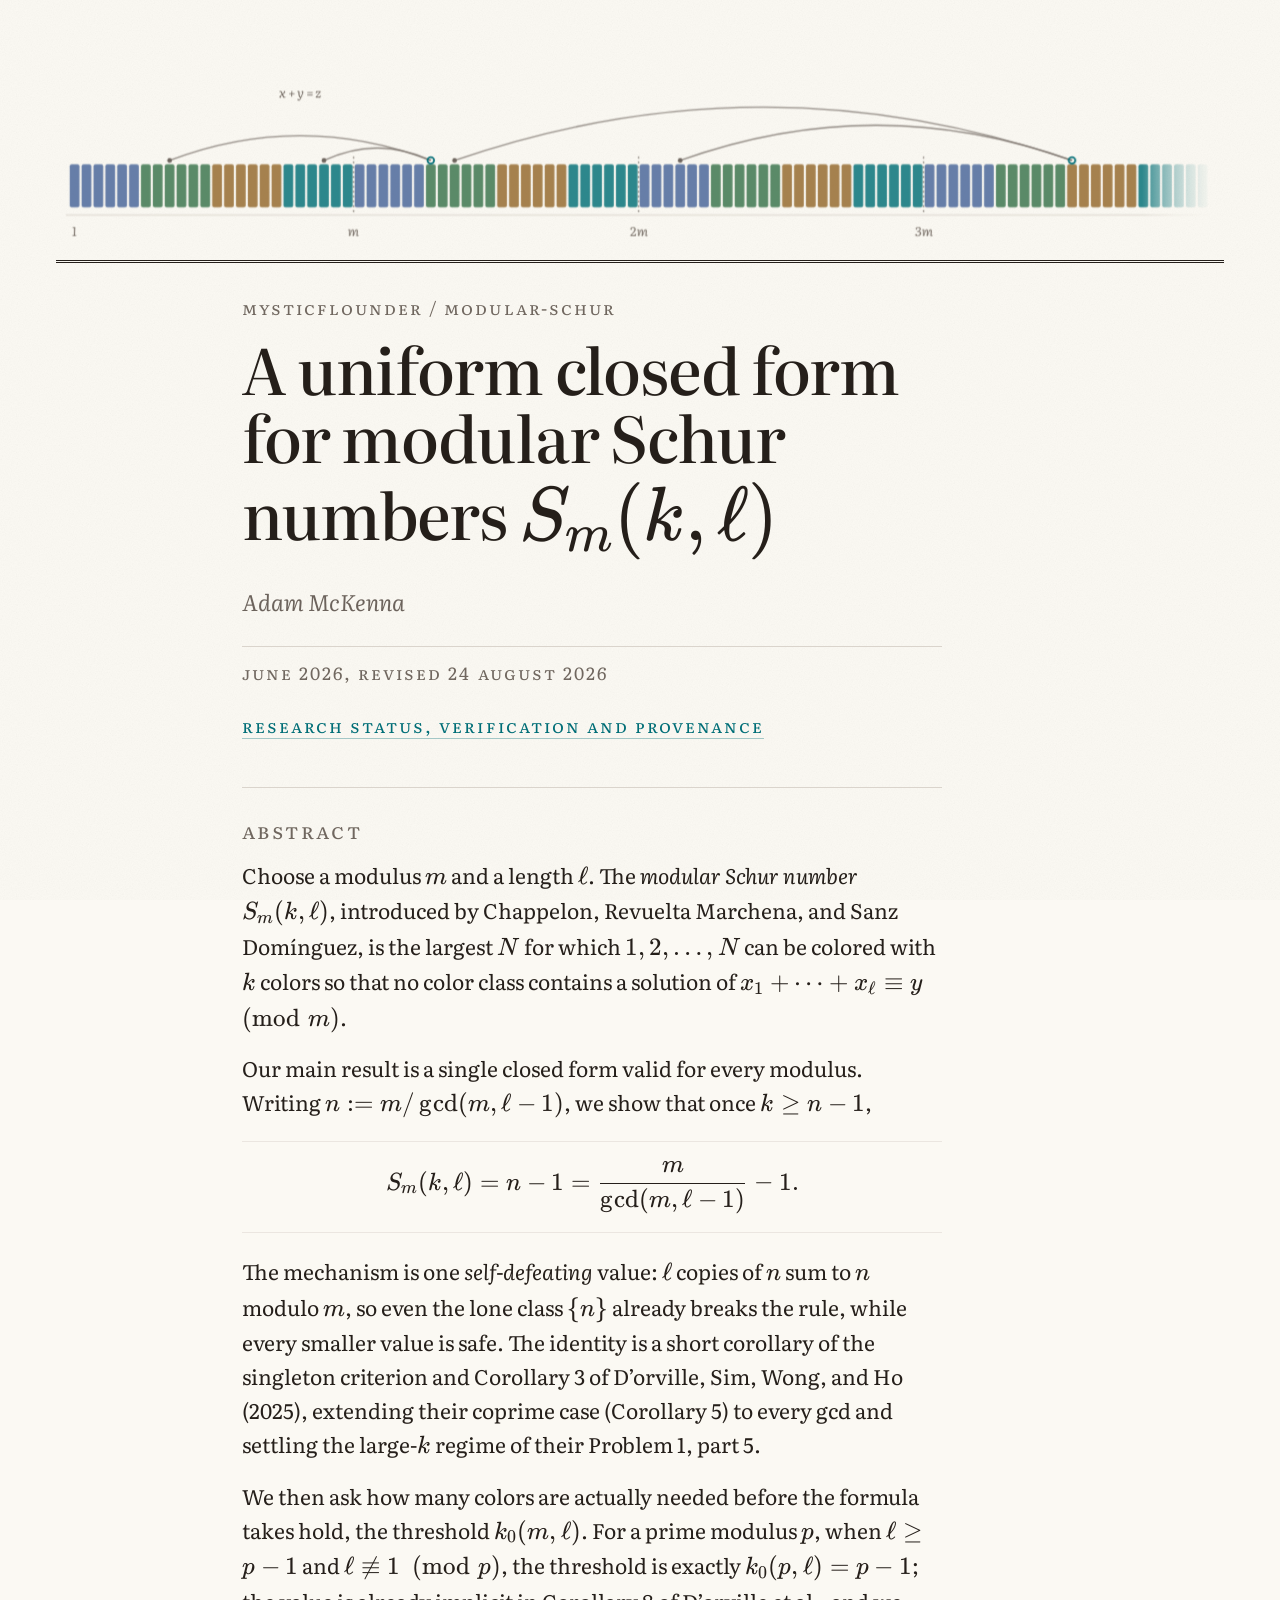
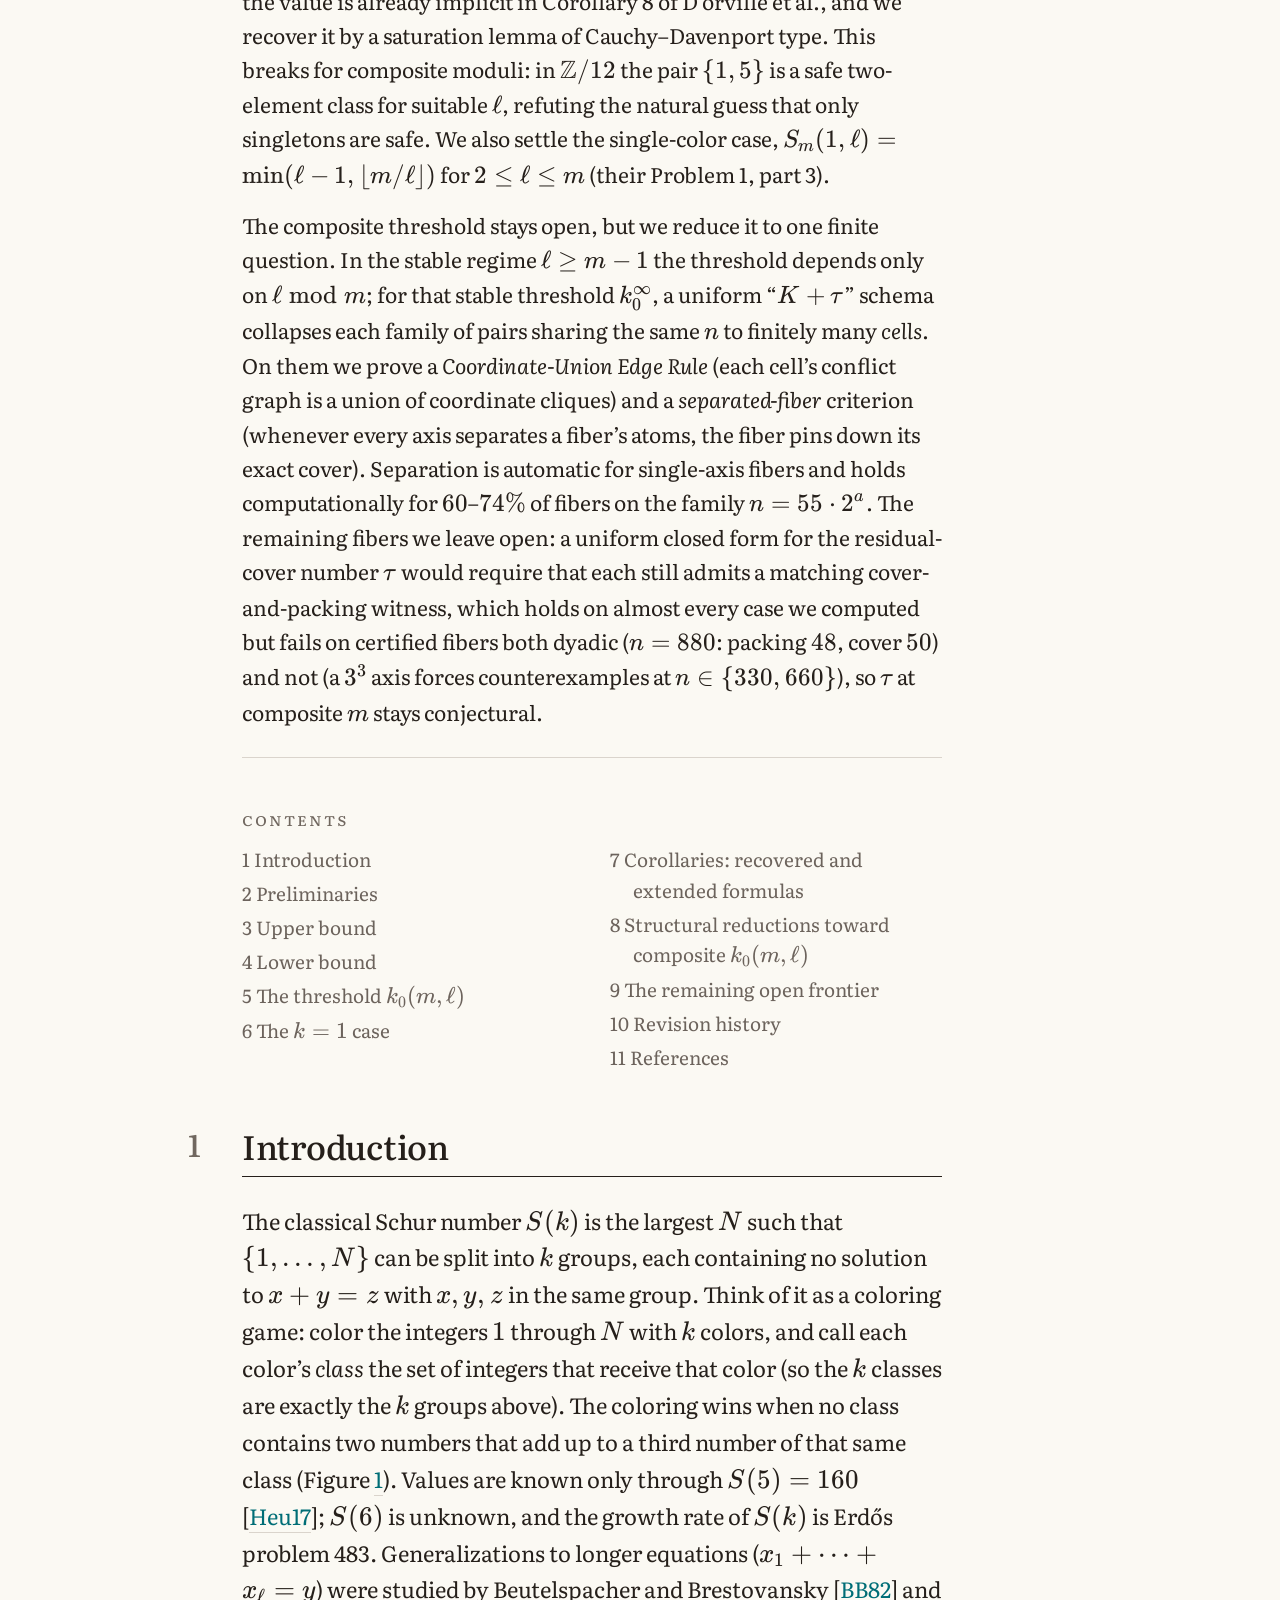
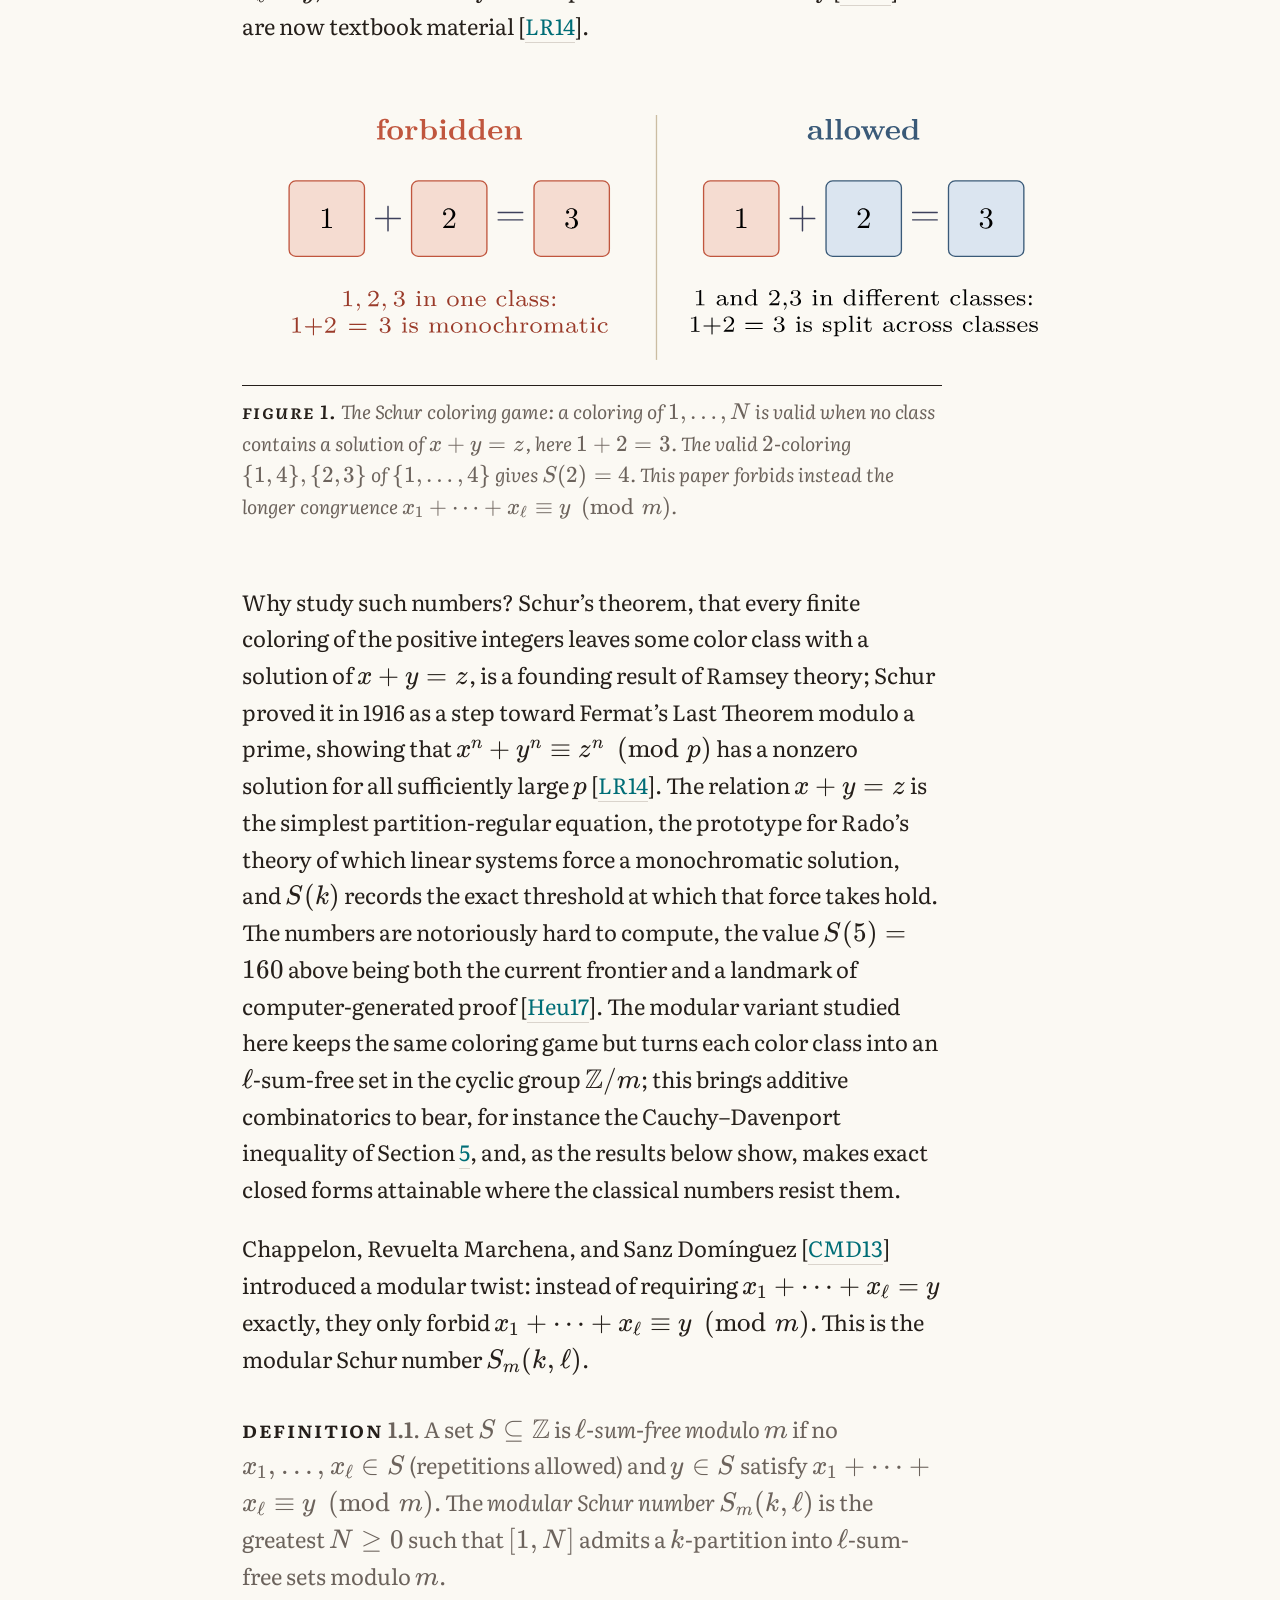
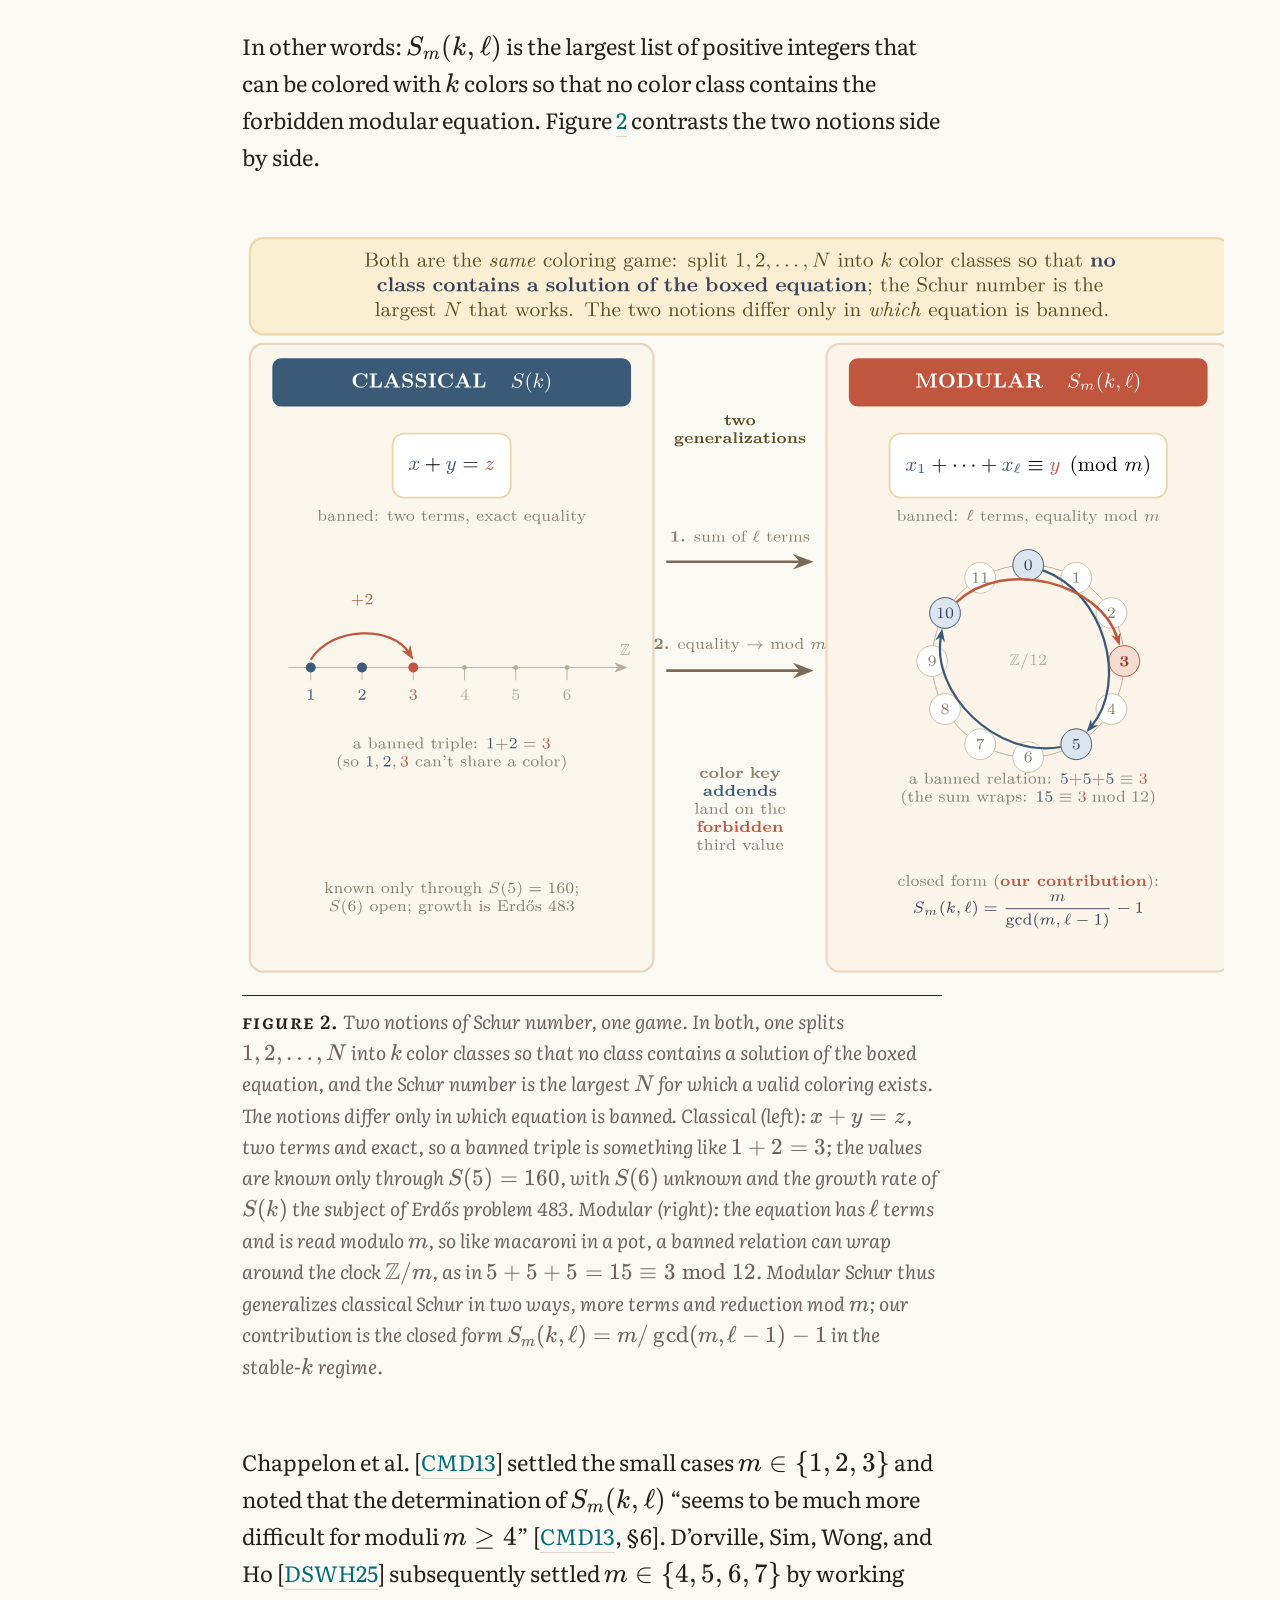
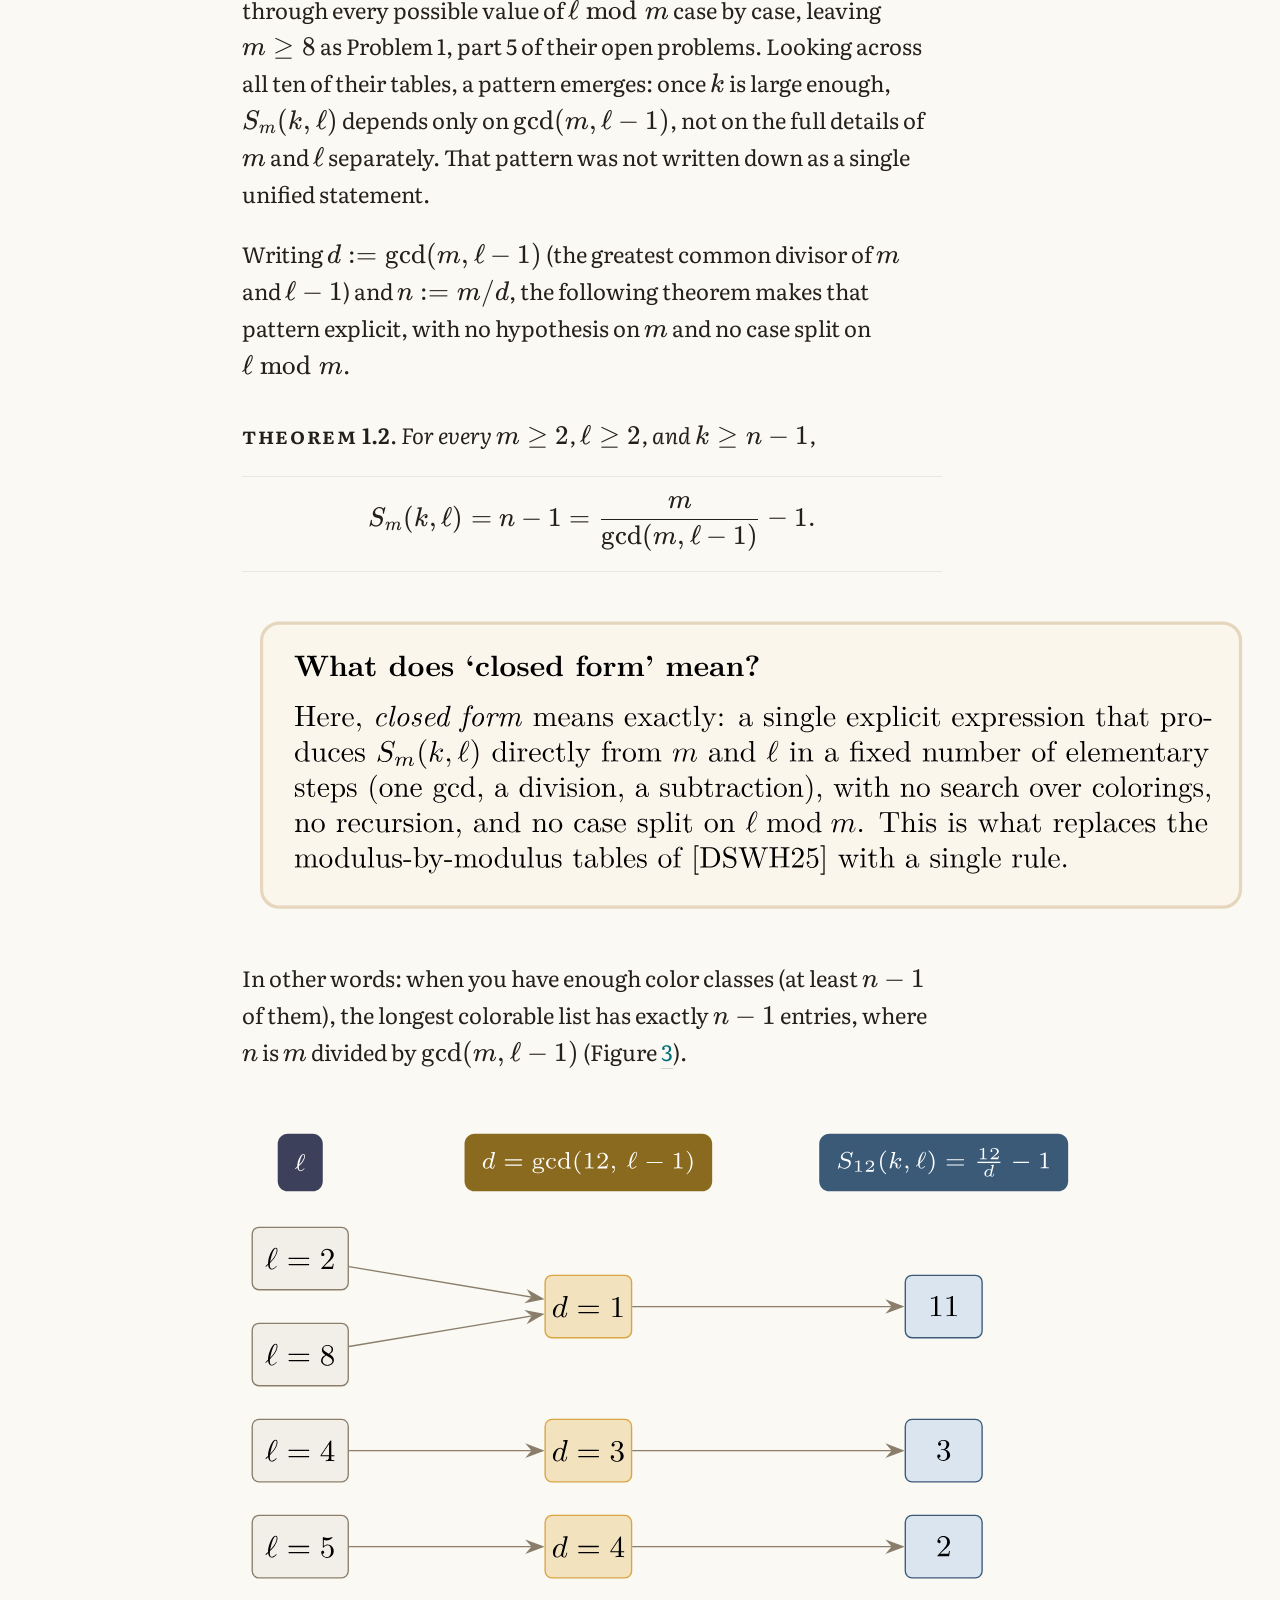
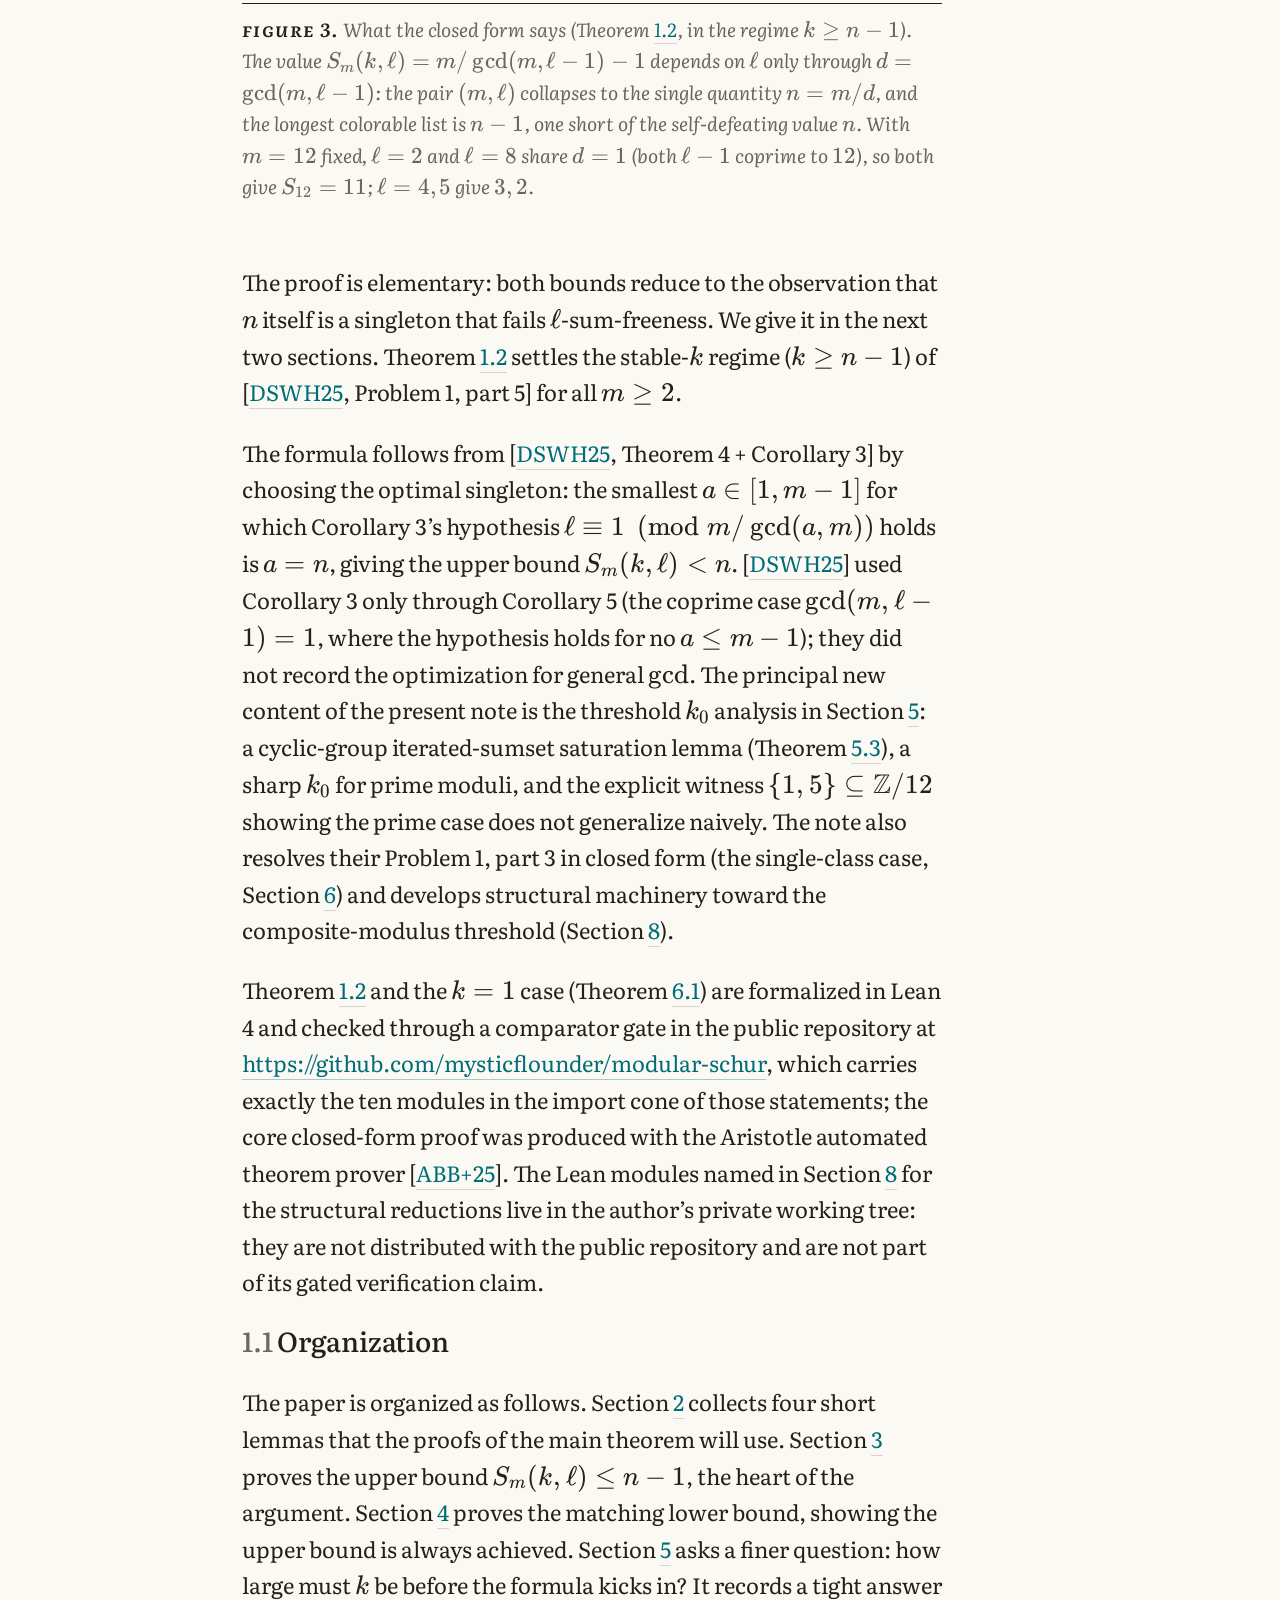
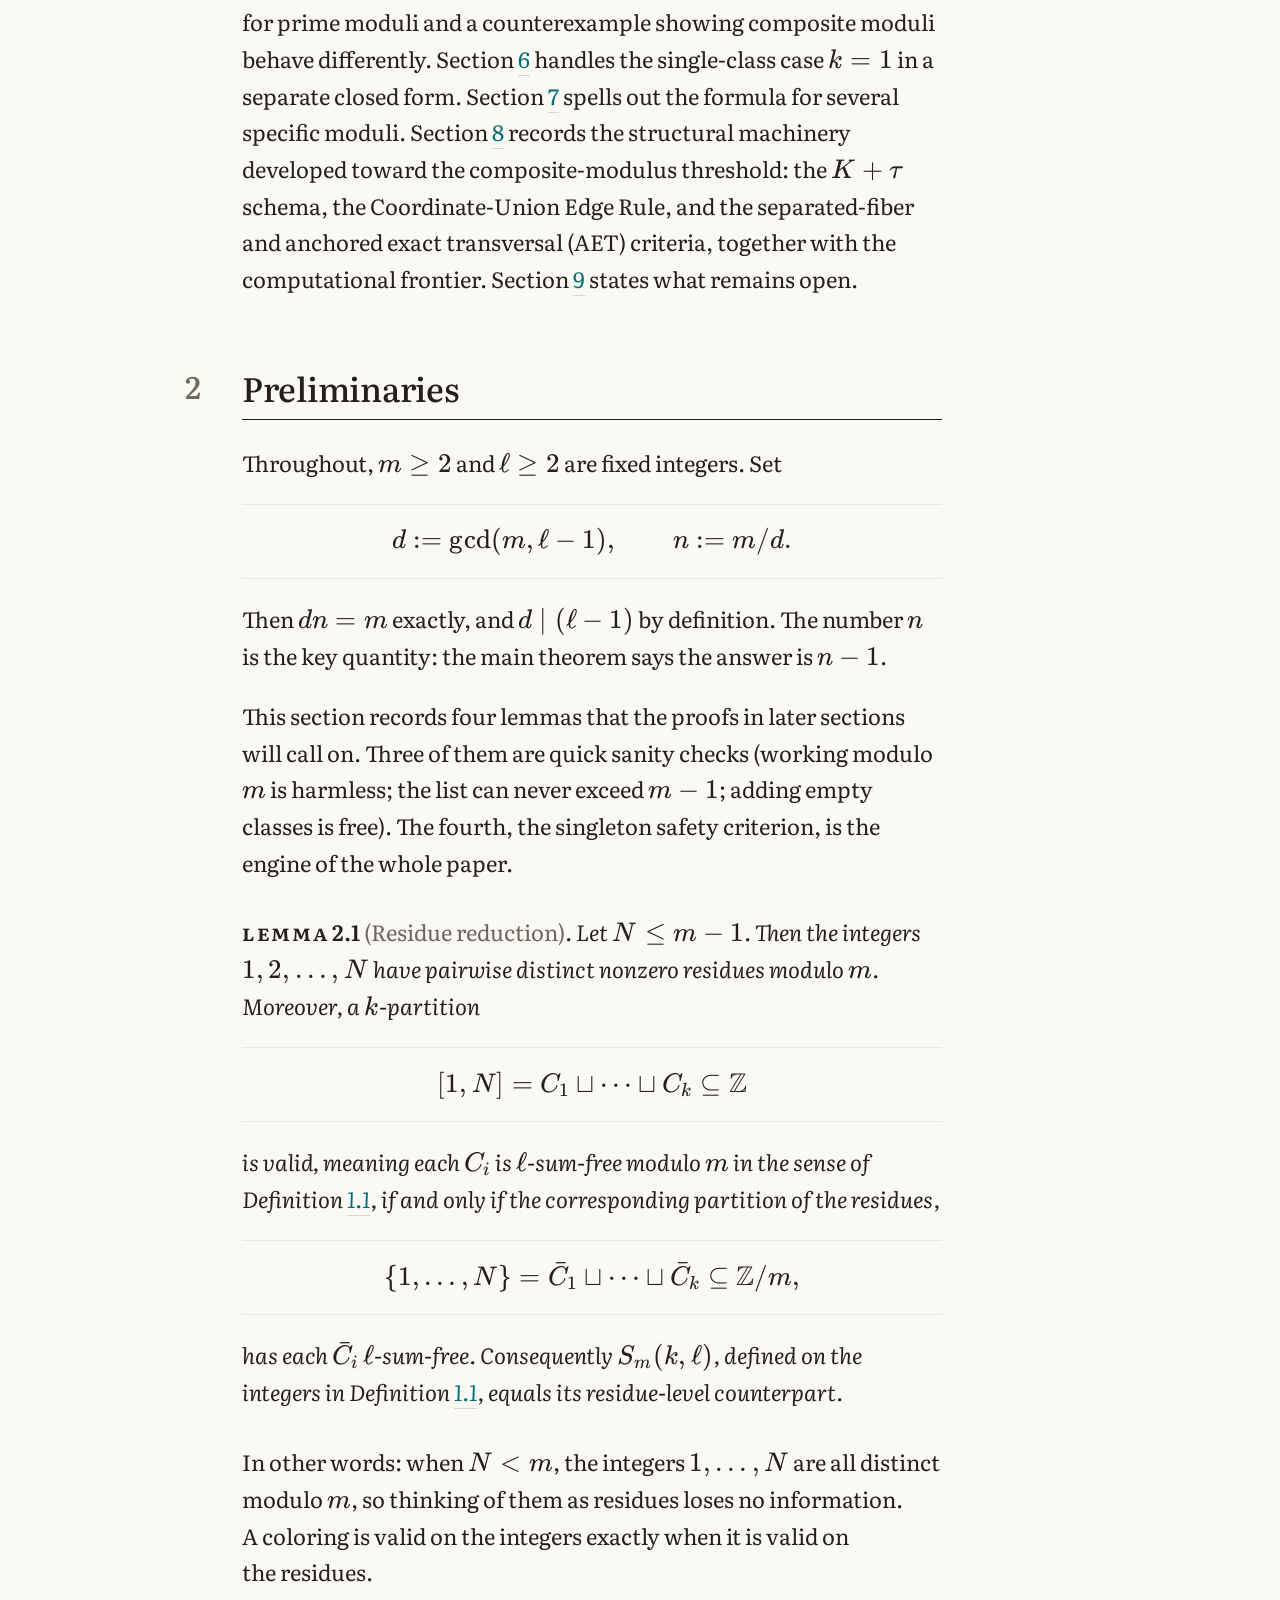
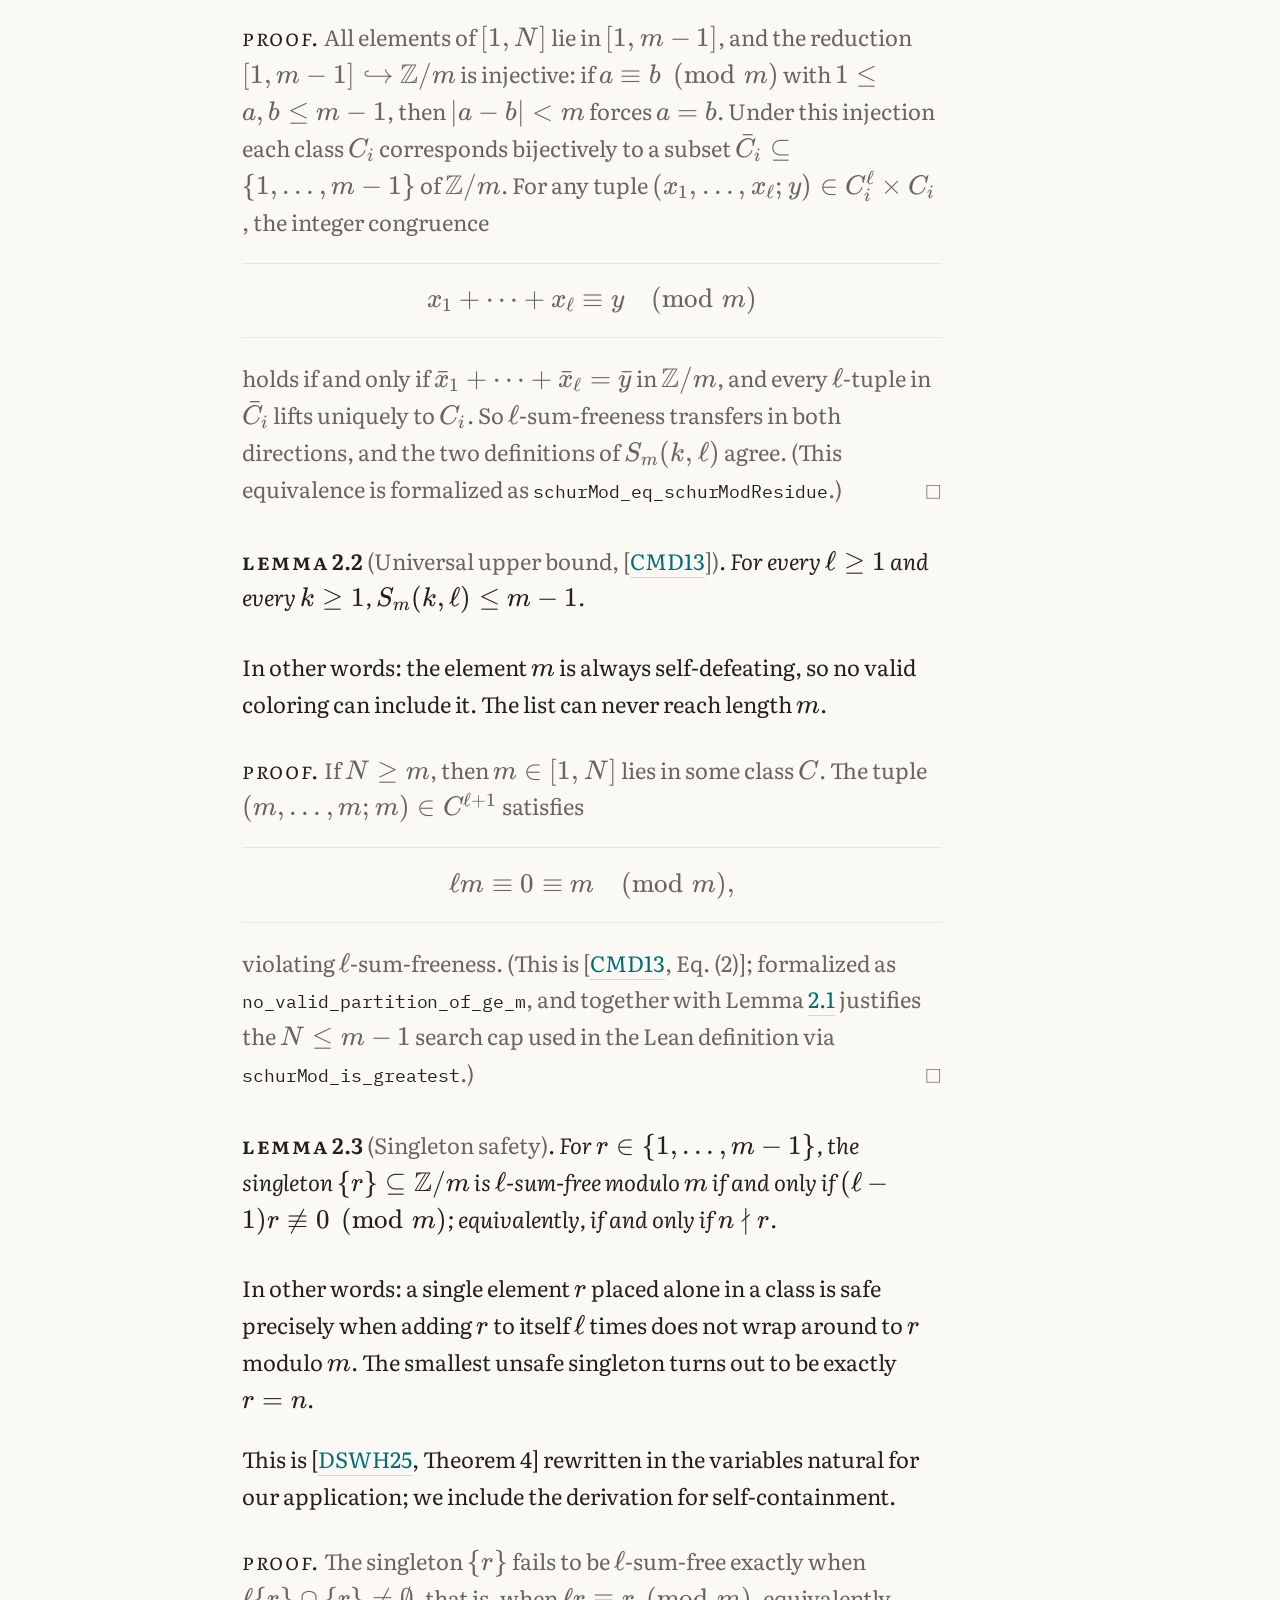
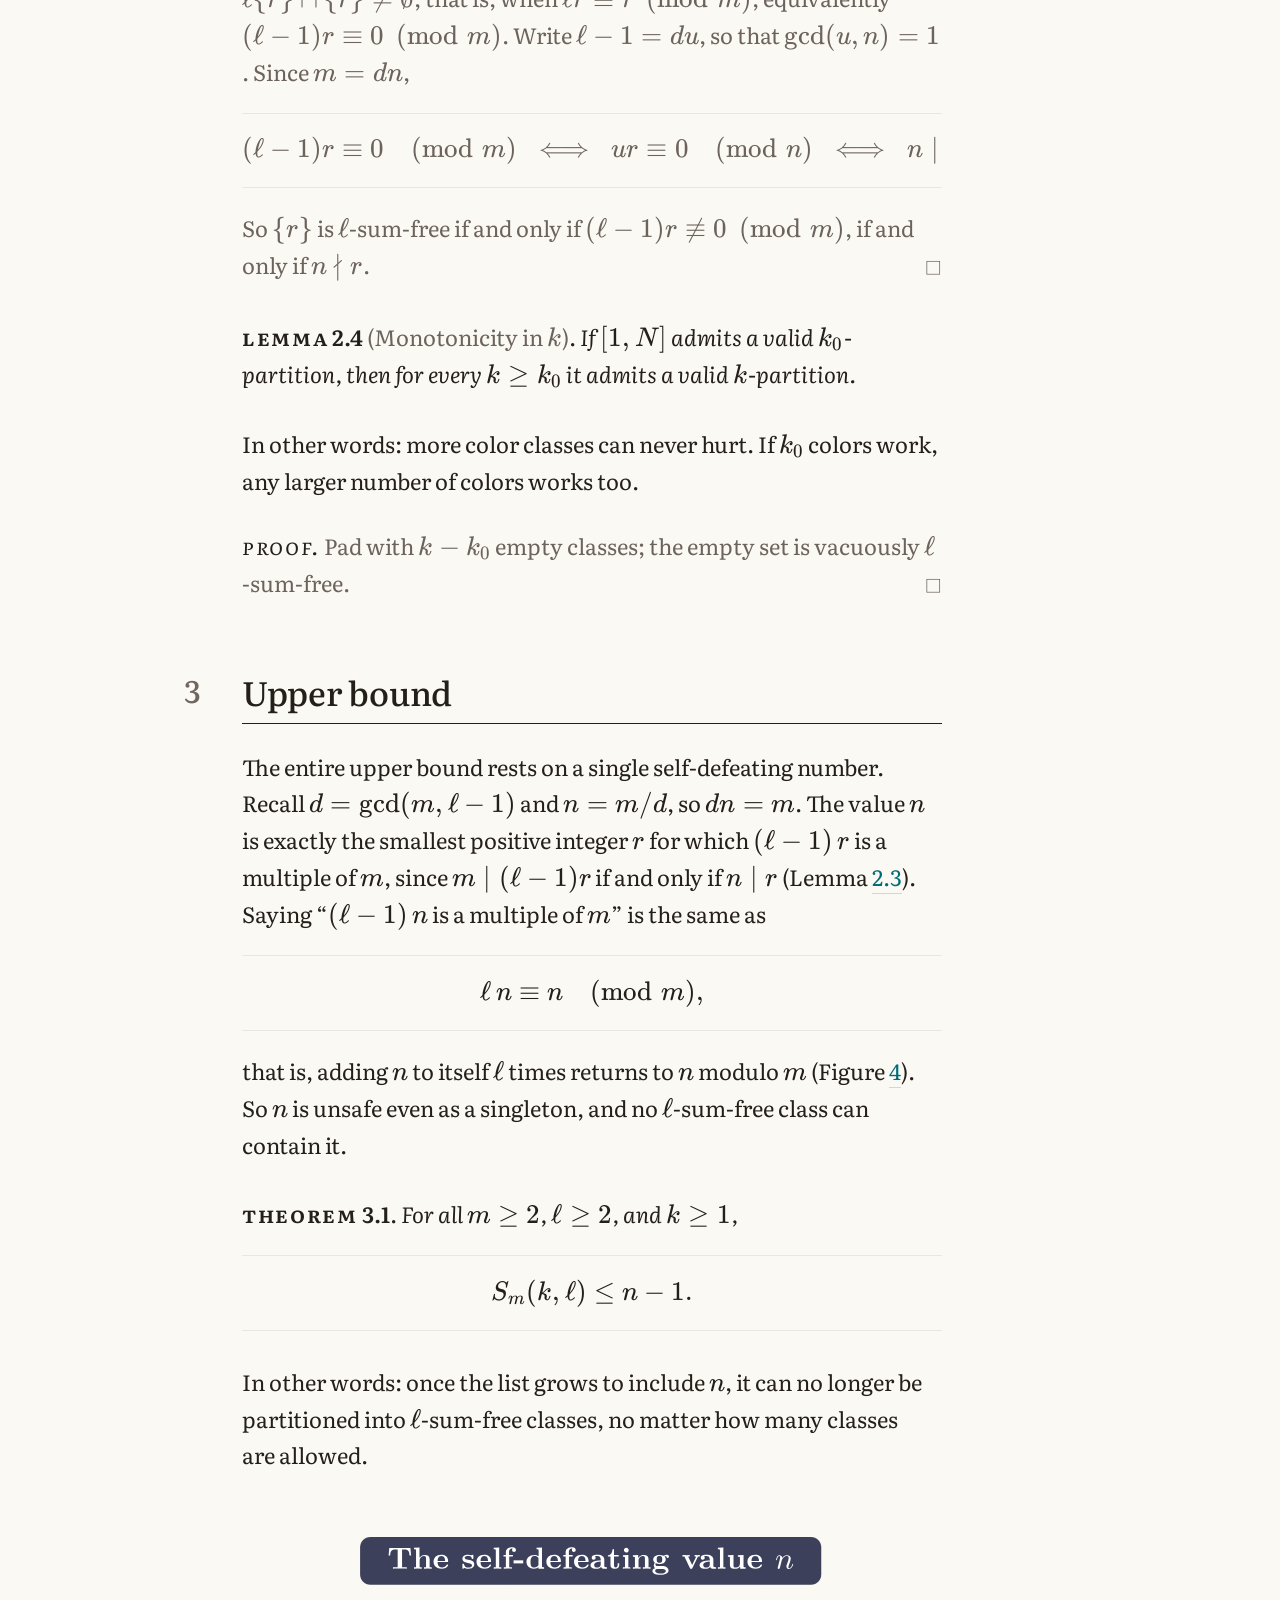
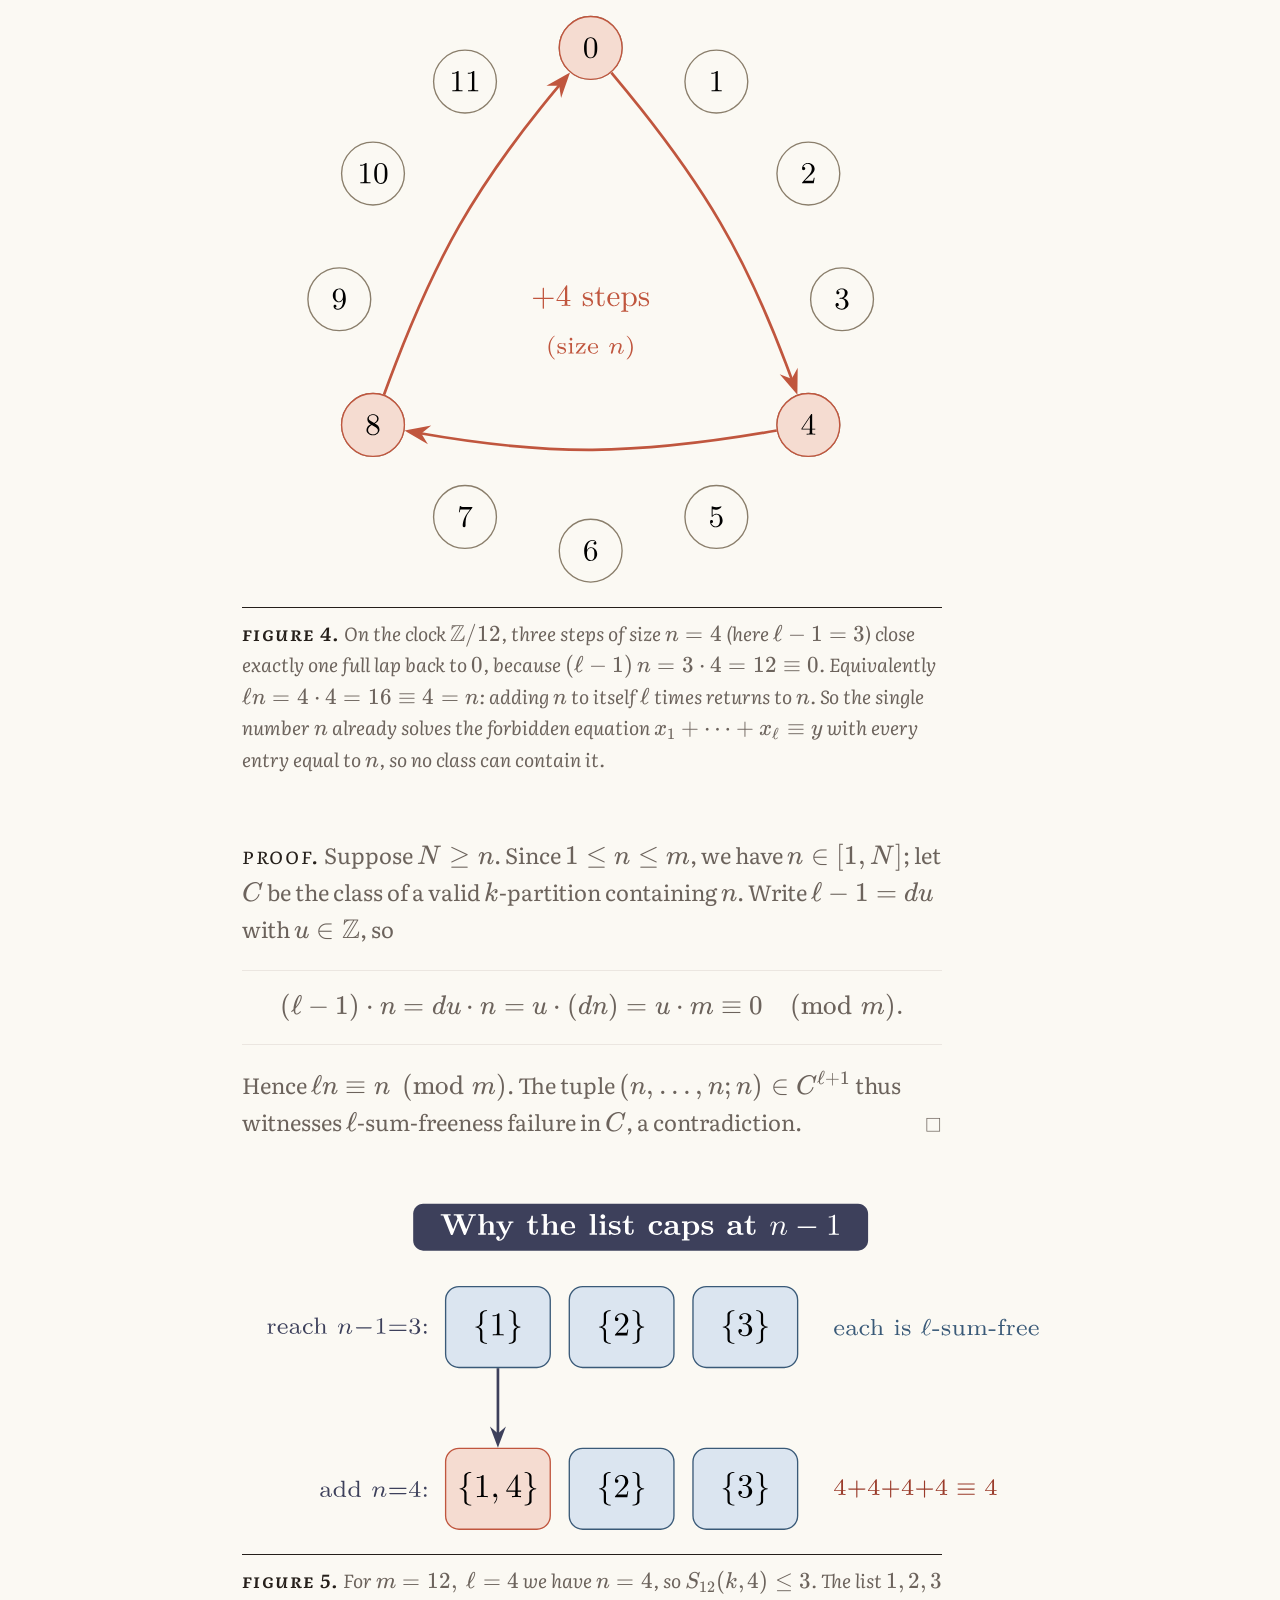
==== docs/index.html @ b9f36936 "sync from schur-numbers" ====
<!DOCTYPE html>
<html lang="en">
<head>
  <meta charset="utf-8">
  <meta name="viewport" content="width=device-width, initial-scale=1">
  <title>A uniform closed form for modular Schur numbers <span class="math inline">S_m(k,\ell)</span></title>
  <meta name="description" content="A uniform closed form for modular Schur numbers: S_m(k,l) = m/gcd(m,l-1) - 1 for all k &gt;= n-1, with a Lean 4 formalization behind an independent comparator gate.">
  <link rel="canonical" href="https://mysticflounder.github.io/modular-schur/">
  <meta property="og:title" content="A uniform closed form for modular Schur numbers S_m(k,\ell)">
  <meta property="og:description" content="A uniform closed form for modular Schur numbers: S_m(k,l) = m/gcd(m,l-1) - 1 for all k &gt;= n-1, with a Lean 4 formalization behind an independent comparator gate.">
  <meta property="og:url" content="https://mysticflounder.github.io/modular-schur/">
  <meta property="og:type" content="article">
  <meta name="twitter:card" content="summary">
  <meta name="citation_title" content="A uniform closed form for modular Schur numbers S_m(k,ℓ)">
  <meta name="citation_author" content="Adam McKenna">
  <meta name="citation_publication_date" content="2026/06">
  <meta name="citation_pdf_url" content="https://mysticflounder.github.io/modular-schur/paper/modular-schur.pdf">
  <link rel="preconnect" href="https://fonts.googleapis.com">
  <link rel="preconnect" href="https://fonts.gstatic.com" crossorigin>
  <link rel="stylesheet" href="https://fonts.googleapis.com/css2?family=Literata:ital,opsz,wght@0,7..72,400;0,7..72,500;0,7..72,600;1,7..72,400;1,7..72,500&family=IBM+Plex+Mono:wght@400;500&display=swap">
  <link rel="stylesheet" href="assets/style.css">
<script defer="" src="assets/katex/katex.min.js"></script>
<script>document.addEventListener("DOMContentLoaded", function () {
 var mathElements = document.getElementsByClassName("math");
 var macros = [];
 for (var i = 0; i < mathElements.length; i++) {
  var texText = mathElements[i].firstChild;
  if (mathElements[i].tagName == "SPAN") {
   katex.render(texText.data, mathElements[i], {
    displayMode: mathElements[i].classList.contains('display'),
    throwOnError: false,
    macros: macros,
    fleqn: false
   });
}}});
</script>
<link rel="stylesheet" href="assets/katex/katex.min.css" />
<style id="tikz-ink">
@media (prefers-color-scheme: dark) {
:root {
  --tz-000000: rgb(238, 238, 238);
  --tz-3a5a78: rgb(135, 164, 192);
  --tz-3d405b: rgb(178, 182, 209);
  --tz-5a5022: rgb(178, 169, 129);
  --tz-7a6a55: rgb(148, 134, 116);
  --tz-8a6a1f: rgb(157, 130, 72);
  --tz-8a7e6b: rgb(126, 116, 100);
  --tz-9a3b2a: rgb(212, 126, 108);
  --tz-b9ac97: rgb(83, 73, 58);
  --tz-c0563e: rgb(182, 93, 72);
  --tz-cbbda2: rgb(69, 59, 40);
  --tz-d9a441: rgb(105, 65, 0);
  --tz-dbe5f0: rgb(26, 33, 39);
  --tz-e2dbcc: rgb(42, 37, 28);
  --tz-e6d6be: rgb(49, 38, 22);
  --tz-ebd7a8: rgb(51, 38, 1);
  --tz-ecd8c2: rgb(48, 35, 21);
  --tz-eff3f8: rgb(19, 22, 25);
  --tz-f2e2bd: rgb(41, 31, 4);
  --tz-f2eee8: rgb(26, 24, 20);
  --tz-f5dcd1: rgb(44, 29, 22);
  --tz-f5f2ec: rgb(23, 21, 18);
  --tz-f8e6df: rgb(35, 24, 20);
  --tz-fbefd3: rgb(30, 22, 5);
  --tz-fbf6ec: rgb(21, 18, 13);
  --tz-fcf3e9: rgb(24, 19, 13);
  --tz-ffffff: rgb(13, 13, 13);
}
}
</style>
</head>
<body class="page-paper">

<a class="skip-link" href="#content">Skip to content</a>

<div class="sheet">

<!-- Decorative splash: the interval 1..4m colored by residue blocks mod m,
     with two Schur triples x + y = z drawn as arcs. Token colors only. -->
<div class="splash" aria-hidden="true">
<svg class="splash-svg" viewBox="0 12 1200 216" xmlns="http://www.w3.org/2000/svg" aria-hidden="true">
<defs><linearGradient id="splash-fade" x1="0" y1="0" x2="1" y2="0"><stop offset="0" stop-color="#fff" stop-opacity="1"/><stop offset="0.93" stop-color="#fff" stop-opacity="1"/><stop offset="1" stop-color="#000" stop-opacity="0"/></linearGradient><mask id="splash-mask"><rect x="0" y="0" width="1200" height="240" fill="url(#splash-fade)"/></mask></defs>
<g mask="url(#splash-mask)">
<rect x="14.0" y="150" width="10" height="44" rx="2" fill="var(--st-conj)" fill-opacity="0.82"/>
<rect x="26.2" y="150" width="10" height="44" rx="2" fill="var(--st-conj)" fill-opacity="0.82"/>
<rect x="38.4" y="150" width="10" height="44" rx="2" fill="var(--st-conj)" fill-opacity="0.82"/>
<rect x="50.6" y="150" width="10" height="44" rx="2" fill="var(--st-conj)" fill-opacity="0.82"/>
<rect x="62.8" y="150" width="10" height="44" rx="2" fill="var(--st-conj)" fill-opacity="0.82"/>
<rect x="75.0" y="150" width="10" height="44" rx="2" fill="var(--st-conj)" fill-opacity="0.82"/>
<rect x="87.2" y="150" width="10" height="44" rx="2" fill="var(--st-proven)" fill-opacity="0.82"/>
<rect x="99.4" y="150" width="10" height="44" rx="2" fill="var(--st-proven)" fill-opacity="0.82"/>
<rect x="111.6" y="150" width="10" height="44" rx="2" fill="var(--st-proven)" fill-opacity="0.82"/>
<rect x="123.8" y="150" width="10" height="44" rx="2" fill="var(--st-proven)" fill-opacity="0.82"/>
<rect x="136.0" y="150" width="10" height="44" rx="2" fill="var(--st-proven)" fill-opacity="0.82"/>
<rect x="148.2" y="150" width="10" height="44" rx="2" fill="var(--st-proven)" fill-opacity="0.82"/>
<rect x="160.4" y="150" width="10" height="44" rx="2" fill="var(--st-empiric)" fill-opacity="0.82"/>
<rect x="172.6" y="150" width="10" height="44" rx="2" fill="var(--st-empiric)" fill-opacity="0.82"/>
<rect x="184.8" y="150" width="10" height="44" rx="2" fill="var(--st-empiric)" fill-opacity="0.82"/>
<rect x="197.0" y="150" width="10" height="44" rx="2" fill="var(--st-empiric)" fill-opacity="0.82"/>
<rect x="209.2" y="150" width="10" height="44" rx="2" fill="var(--st-empiric)" fill-opacity="0.82"/>
<rect x="221.4" y="150" width="10" height="44" rx="2" fill="var(--st-empiric)" fill-opacity="0.82"/>
<rect x="233.6" y="150" width="10" height="44" rx="2" fill="var(--accent)" fill-opacity="0.82"/>
<rect x="245.8" y="150" width="10" height="44" rx="2" fill="var(--accent)" fill-opacity="0.82"/>
<rect x="258.0" y="150" width="10" height="44" rx="2" fill="var(--accent)" fill-opacity="0.82"/>
<rect x="270.2" y="150" width="10" height="44" rx="2" fill="var(--accent)" fill-opacity="0.82"/>
<rect x="282.4" y="150" width="10" height="44" rx="2" fill="var(--accent)" fill-opacity="0.82"/>
<rect x="294.6" y="150" width="10" height="44" rx="2" fill="var(--accent)" fill-opacity="0.82"/>
<rect x="306.8" y="150" width="10" height="44" rx="2" fill="var(--st-conj)" fill-opacity="0.82"/>
<rect x="319.0" y="150" width="10" height="44" rx="2" fill="var(--st-conj)" fill-opacity="0.82"/>
<rect x="331.2" y="150" width="10" height="44" rx="2" fill="var(--st-conj)" fill-opacity="0.82"/>
<rect x="343.4" y="150" width="10" height="44" rx="2" fill="var(--st-conj)" fill-opacity="0.82"/>
<rect x="355.6" y="150" width="10" height="44" rx="2" fill="var(--st-conj)" fill-opacity="0.82"/>
<rect x="367.8" y="150" width="10" height="44" rx="2" fill="var(--st-conj)" fill-opacity="0.82"/>
<rect x="380.0" y="150" width="10" height="44" rx="2" fill="var(--st-proven)" fill-opacity="0.82"/>
<rect x="392.2" y="150" width="10" height="44" rx="2" fill="var(--st-proven)" fill-opacity="0.82"/>
<rect x="404.4" y="150" width="10" height="44" rx="2" fill="var(--st-proven)" fill-opacity="0.82"/>
<rect x="416.6" y="150" width="10" height="44" rx="2" fill="var(--st-proven)" fill-opacity="0.82"/>
<rect x="428.8" y="150" width="10" height="44" rx="2" fill="var(--st-proven)" fill-opacity="0.82"/>
<rect x="441.0" y="150" width="10" height="44" rx="2" fill="var(--st-proven)" fill-opacity="0.82"/>
<rect x="453.2" y="150" width="10" height="44" rx="2" fill="var(--st-empiric)" fill-opacity="0.82"/>
<rect x="465.4" y="150" width="10" height="44" rx="2" fill="var(--st-empiric)" fill-opacity="0.82"/>
<rect x="477.6" y="150" width="10" height="44" rx="2" fill="var(--st-empiric)" fill-opacity="0.82"/>
<rect x="489.8" y="150" width="10" height="44" rx="2" fill="var(--st-empiric)" fill-opacity="0.82"/>
<rect x="502.0" y="150" width="10" height="44" rx="2" fill="var(--st-empiric)" fill-opacity="0.82"/>
<rect x="514.2" y="150" width="10" height="44" rx="2" fill="var(--st-empiric)" fill-opacity="0.82"/>
<rect x="526.4" y="150" width="10" height="44" rx="2" fill="var(--accent)" fill-opacity="0.82"/>
<rect x="538.6" y="150" width="10" height="44" rx="2" fill="var(--accent)" fill-opacity="0.82"/>
<rect x="550.8" y="150" width="10" height="44" rx="2" fill="var(--accent)" fill-opacity="0.82"/>
<rect x="563.0" y="150" width="10" height="44" rx="2" fill="var(--accent)" fill-opacity="0.82"/>
<rect x="575.2" y="150" width="10" height="44" rx="2" fill="var(--accent)" fill-opacity="0.82"/>
<rect x="587.4" y="150" width="10" height="44" rx="2" fill="var(--accent)" fill-opacity="0.82"/>
<rect x="599.6" y="150" width="10" height="44" rx="2" fill="var(--st-conj)" fill-opacity="0.82"/>
<rect x="611.8" y="150" width="10" height="44" rx="2" fill="var(--st-conj)" fill-opacity="0.82"/>
<rect x="624.0" y="150" width="10" height="44" rx="2" fill="var(--st-conj)" fill-opacity="0.82"/>
<rect x="636.2" y="150" width="10" height="44" rx="2" fill="var(--st-conj)" fill-opacity="0.82"/>
<rect x="648.4" y="150" width="10" height="44" rx="2" fill="var(--st-conj)" fill-opacity="0.82"/>
<rect x="660.6" y="150" width="10" height="44" rx="2" fill="var(--st-conj)" fill-opacity="0.82"/>
<rect x="672.8" y="150" width="10" height="44" rx="2" fill="var(--st-proven)" fill-opacity="0.82"/>
<rect x="685.0" y="150" width="10" height="44" rx="2" fill="var(--st-proven)" fill-opacity="0.82"/>
<rect x="697.2" y="150" width="10" height="44" rx="2" fill="var(--st-proven)" fill-opacity="0.82"/>
<rect x="709.4" y="150" width="10" height="44" rx="2" fill="var(--st-proven)" fill-opacity="0.82"/>
<rect x="721.6" y="150" width="10" height="44" rx="2" fill="var(--st-proven)" fill-opacity="0.82"/>
<rect x="733.8" y="150" width="10" height="44" rx="2" fill="var(--st-proven)" fill-opacity="0.82"/>
<rect x="746.0" y="150" width="10" height="44" rx="2" fill="var(--st-empiric)" fill-opacity="0.82"/>
<rect x="758.2" y="150" width="10" height="44" rx="2" fill="var(--st-empiric)" fill-opacity="0.82"/>
<rect x="770.4" y="150" width="10" height="44" rx="2" fill="var(--st-empiric)" fill-opacity="0.82"/>
<rect x="782.6" y="150" width="10" height="44" rx="2" fill="var(--st-empiric)" fill-opacity="0.82"/>
<rect x="794.8" y="150" width="10" height="44" rx="2" fill="var(--st-empiric)" fill-opacity="0.82"/>
<rect x="807.0" y="150" width="10" height="44" rx="2" fill="var(--st-empiric)" fill-opacity="0.82"/>
<rect x="819.2" y="150" width="10" height="44" rx="2" fill="var(--accent)" fill-opacity="0.82"/>
<rect x="831.4" y="150" width="10" height="44" rx="2" fill="var(--accent)" fill-opacity="0.82"/>
<rect x="843.6" y="150" width="10" height="44" rx="2" fill="var(--accent)" fill-opacity="0.82"/>
<rect x="855.8" y="150" width="10" height="44" rx="2" fill="var(--accent)" fill-opacity="0.82"/>
<rect x="868.0" y="150" width="10" height="44" rx="2" fill="var(--accent)" fill-opacity="0.82"/>
<rect x="880.2" y="150" width="10" height="44" rx="2" fill="var(--accent)" fill-opacity="0.82"/>
<rect x="892.4" y="150" width="10" height="44" rx="2" fill="var(--st-conj)" fill-opacity="0.82"/>
<rect x="904.6" y="150" width="10" height="44" rx="2" fill="var(--st-conj)" fill-opacity="0.82"/>
<rect x="916.8" y="150" width="10" height="44" rx="2" fill="var(--st-conj)" fill-opacity="0.82"/>
<rect x="929.0" y="150" width="10" height="44" rx="2" fill="var(--st-conj)" fill-opacity="0.82"/>
<rect x="941.2" y="150" width="10" height="44" rx="2" fill="var(--st-conj)" fill-opacity="0.82"/>
<rect x="953.4" y="150" width="10" height="44" rx="2" fill="var(--st-conj)" fill-opacity="0.82"/>
<rect x="965.6" y="150" width="10" height="44" rx="2" fill="var(--st-proven)" fill-opacity="0.82"/>
<rect x="977.8" y="150" width="10" height="44" rx="2" fill="var(--st-proven)" fill-opacity="0.82"/>
<rect x="990.0" y="150" width="10" height="44" rx="2" fill="var(--st-proven)" fill-opacity="0.82"/>
<rect x="1002.2" y="150" width="10" height="44" rx="2" fill="var(--st-proven)" fill-opacity="0.82"/>
<rect x="1014.4" y="150" width="10" height="44" rx="2" fill="var(--st-proven)" fill-opacity="0.82"/>
<rect x="1026.6" y="150" width="10" height="44" rx="2" fill="var(--st-proven)" fill-opacity="0.82"/>
<rect x="1038.8" y="150" width="10" height="44" rx="2" fill="var(--st-empiric)" fill-opacity="0.82"/>
<rect x="1051.0" y="150" width="10" height="44" rx="2" fill="var(--st-empiric)" fill-opacity="0.82"/>
<rect x="1063.2" y="150" width="10" height="44" rx="2" fill="var(--st-empiric)" fill-opacity="0.82"/>
<rect x="1075.4" y="150" width="10" height="44" rx="2" fill="var(--st-empiric)" fill-opacity="0.82"/>
<rect x="1087.6" y="150" width="10" height="44" rx="2" fill="var(--st-empiric)" fill-opacity="0.82"/>
<rect x="1099.8" y="150" width="10" height="44" rx="2" fill="var(--st-empiric)" fill-opacity="0.82"/>
<rect x="1112.0" y="150" width="10" height="44" rx="2" fill="var(--accent)" fill-opacity="0.82"/>
<rect x="1124.2" y="150" width="10" height="44" rx="2" fill="var(--accent)" fill-opacity="0.82"/>
<rect x="1136.4" y="150" width="10" height="44" rx="2" fill="var(--accent)" fill-opacity="0.82"/>
<rect x="1148.6" y="150" width="10" height="44" rx="2" fill="var(--accent)" fill-opacity="0.82"/>
<rect x="1160.8" y="150" width="10" height="44" rx="2" fill="var(--accent)" fill-opacity="0.82"/>
<rect x="1173.0" y="150" width="10" height="44" rx="2" fill="var(--accent)" fill-opacity="0.82"/>
<line x1="10.0" y1="202" x2="1187.0" y2="202" stroke="var(--rule)" stroke-width="1"/>
<text x="19.0" y="224" text-anchor="middle" font-size="13" font-style="italic" fill="var(--ink-faint)">1</text>
<line x1="305.7" y1="142" x2="305.7" y2="202" stroke="var(--ink-faint)" stroke-width="1" stroke-dasharray="2 3"/>
<text x="305.7" y="224" text-anchor="middle" font-size="13" font-style="italic" fill="var(--ink-faint)">m</text>
<line x1="598.5" y1="142" x2="598.5" y2="202" stroke="var(--ink-faint)" stroke-width="1" stroke-dasharray="2 3"/>
<text x="598.5" y="224" text-anchor="middle" font-size="13" font-style="italic" fill="var(--ink-faint)">2m</text>
<line x1="891.3" y1="142" x2="891.3" y2="202" stroke="var(--ink-faint)" stroke-width="1" stroke-dasharray="2 3"/>
<text x="891.3" y="224" text-anchor="middle" font-size="13" font-style="italic" fill="var(--ink-faint)">3m</text>
<path d="M 116.6 146 Q 250.8 95.1 385.0 146" pathLength="1" class="splash-arc" style="animation-delay:0.25s" fill="none" stroke="var(--ink-soft)" stroke-width="1.4" stroke-opacity="0.75"/>
<path d="M 275.2 146 Q 330.1 120.4 385.0 146" pathLength="1" class="splash-arc" style="animation-delay:0.45s" fill="none" stroke="var(--ink-soft)" stroke-width="1.4" stroke-opacity="0.75"/>
<circle cx="116.6" cy="146" r="2.4" fill="var(--ink-soft)"/>
<circle cx="275.2" cy="146" r="2.4" fill="var(--ink-soft)"/>
<circle cx="385.0" cy="146" r="3.4" fill="none" stroke="var(--accent)" stroke-width="1.8" class="splash-z" style="animation-delay:1.35s"/>
<text x="250.8" y="81.1" text-anchor="middle" font-size="13" font-style="italic" fill="var(--ink-soft)" class="splash-lab" style="animation-delay:1.55s">x + y = z</text>
<path d="M 409.4 146 Q 726.6 36.5 1043.8 146" pathLength="1" class="splash-arc" style="animation-delay:0.9s" fill="none" stroke="var(--ink-soft)" stroke-width="1.4" stroke-opacity="0.75"/>
<path d="M 641.2 146 Q 842.5 73.6 1043.8 146" pathLength="1" class="splash-arc" style="animation-delay:1.1s" fill="none" stroke="var(--ink-soft)" stroke-width="1.4" stroke-opacity="0.75"/>
<circle cx="409.4" cy="146" r="2.4" fill="var(--ink-soft)"/>
<circle cx="641.2" cy="146" r="2.4" fill="var(--ink-soft)"/>
<circle cx="1043.8" cy="146" r="3.4" fill="none" stroke="var(--accent)" stroke-width="1.8" class="splash-z" style="animation-delay:2.05s"/>
</g></svg>
</div>

<header class="page-header">
  <div class="rule-double"></div>
  <p class="kicker">mysticflounder / modular-schur</p>
  <h1>A uniform closed form for modular Schur numbers <span class="math inline">S_m(k,\ell)</span></h1>
  <p class="byline">Adam McKenna</p>
  <div class="dateline">
    <p class="kicker">June 2026, revised 24 August 2026</p>
    <p class="kicker"><a href="status.html">Research status, verification and provenance</a></p>
  </div>
  <section class="abstract" aria-label="Abstract">
    <p class="kicker">Abstract</p>
<p>Choose a modulus <span class="math inline">m</span> and a length <span class="math inline">\ell</span>. The <em>modular Schur number</em> <span class="math inline">S_m(k,\ell)</span>, introduced by Chappelon, Revuelta Marchena, and Sanz Domínguez, is the largest <span class="math inline">N</span> for which <span class="math inline">1, 2, \ldots, N</span> can be colored with <span class="math inline">k</span> colors so that no color class contains a solution of <span class="math inline">x_1 + \cdots + x_\ell \equiv y \pmod m</span>.</p>
<p>Our main result is a single closed form valid for every modulus. Writing <span class="math inline">n := m/\gcd(m,\ell-1)</span>, we show that once <span class="math inline">k \geq n-1</span>, <span class="math display">S_m(k,\ell) = n - 1 = \frac{m}{\gcd(m,\ell-1)} - 1.</span> The mechanism is one <em>self-defeating</em> value: <span class="math inline">\ell</span> copies of <span class="math inline">n</span> sum to <span class="math inline">n</span> modulo <span class="math inline">m</span>, so even the lone class <span class="math inline">\{n\}</span> already breaks the rule, while every smaller value is safe. The identity is a short corollary of the singleton criterion and Corollary 3 of D’orville, Sim, Wong, and Ho (2025), extending their coprime case (Corollary 5) to every gcd and settling the large-<span class="math inline">k</span> regime of their Problem 1, part 5.</p>
<p>We then ask how many colors are actually needed before the formula takes hold, the threshold <span class="math inline">k_0(m,\ell)</span>. For a prime modulus <span class="math inline">p</span>, when <span class="math inline">\ell \geq p - 1</span> and <span class="math inline">\ell \not\equiv 1 \pmod p</span>, the threshold is exactly <span class="math inline">k_0(p,\ell) = p - 1</span>; the value is already implicit in Corollary 8 of D’orville et al., and we recover it by a saturation lemma of Cauchy–Davenport type. This breaks for composite moduli: in <span class="math inline">\mathbb{Z}/12</span> the pair <span class="math inline">\{1,5\}</span> is a safe two-element class for suitable <span class="math inline">\ell</span>, refuting the natural guess that only singletons are safe. We also settle the single-color case, <span class="math inline">S_m(1,\ell) = \min(\ell-1, \lfloor m/\ell \rfloor)</span> for <span class="math inline">2 \leq \ell \leq m</span> (their Problem 1, part 3).</p>
<p>The composite threshold stays open, but we reduce it to one finite question. In the stable regime <span class="math inline">\ell \geq m - 1</span> the threshold depends only on <span class="math inline">\ell \bmod m</span>; for that stable threshold <span class="math inline">k_0^\infty</span>, a uniform “<span class="math inline">K + \tau</span>” schema collapses each family of pairs sharing the same <span class="math inline">n</span> to finitely many <em>cells</em>. On them we prove a <em>Coordinate-Union Edge Rule</em> (each cell’s conflict graph is a union of coordinate cliques) and a <em>separated-fiber</em> criterion (whenever every axis separates a fiber’s atoms, the fiber pins down its exact cover). Separation is automatic for single-axis fibers and holds computationally for <span class="math inline">60</span>–<span class="math inline">74\%</span> of fibers on the family <span class="math inline">n = 55 \cdot 2^a</span>. The remaining fibers we leave open: a uniform closed form for the residual-cover number <span class="math inline">\tau</span> would require that each still admits a matching cover-and-packing witness, which holds on almost every case we computed but fails on certified fibers both dyadic (<span class="math inline">n = 880</span>: packing <span class="math inline">48</span>, cover <span class="math inline">50</span>) and not (a <span class="math inline">3^3</span> axis forces counterexamples at <span class="math inline">n \in \{330, 660\}</span>), so <span class="math inline">\tau</span> at composite <span class="math inline">m</span> stays conjectural.</p>
  </section>
</header>

<div class="body-grid">

<nav class="toc" aria-label="Contents">
  <h2>Contents</h2>
<ul>
<li><a href="#introduction" id="toc-introduction"><span class="toc-section-number">1</span> Introduction</a>
<ul>
<li><a href="#organization" id="toc-organization"><span class="toc-section-number">1.1</span> Organization</a></li>
</ul></li>
<li><a href="#sec:prelim" id="toc-sec:prelim"><span class="toc-section-number">2</span> Preliminaries</a></li>
<li><a href="#sec:upper" id="toc-sec:upper"><span class="toc-section-number">3</span> Upper bound</a></li>
<li><a href="#sec:lower" id="toc-sec:lower"><span class="toc-section-number">4</span> Lower bound</a></li>
<li><a href="#sec:threshold" id="toc-sec:threshold"><span class="toc-section-number">5</span> The threshold <span class="math inline">k_0(m,\ell)</span></a>
<ul>
<li><a href="#tight-threshold-for-prime-modulus" id="toc-tight-threshold-for-prime-modulus"><span class="toc-section-number">5.1</span> Tight threshold for prime modulus</a></li>
<li><a href="#composite-moduli-a-counterexample-to-the-natural-conjecture" id="toc-composite-moduli-a-counterexample-to-the-natural-conjecture"><span class="toc-section-number">5.2</span> Composite moduli: a counterexample to the natural conjecture</a></li>
</ul></li>
<li><a href="#sec:k1" id="toc-sec:k1"><span class="toc-section-number">6</span> The <span class="math inline">k = 1</span> case</a></li>
<li><a href="#sec:corollaries" id="toc-sec:corollaries"><span class="toc-section-number">7</span> Corollaries: recovered and extended formulas</a></li>
<li><a href="#sec:structural" id="toc-sec:structural"><span class="toc-section-number">8</span> Structural reductions toward composite <span class="math inline">k_0(m,\ell)</span></a>
<ul>
<li><a href="#the-k-tau-schema" id="toc-the-k-tau-schema"><span class="toc-section-number">8.1</span> The <span class="math inline">K + \tau</span> schema</a></li>
<li><a href="#the-coordinate-union-edge-rule" id="toc-the-coordinate-union-edge-rule"><span class="toc-section-number">8.2</span> The Coordinate-Union Edge Rule</a></li>
<li><a href="#exact-duality-and-whole-axis-projection-injectivity" id="toc-exact-duality-and-whole-axis-projection-injectivity"><span class="toc-section-number">8.3</span> Exact duality and whole-axis projection-injectivity</a></li>
<li><a href="#computational-frontier-and-verification-basis" id="toc-computational-frontier-and-verification-basis"><span class="toc-section-number">8.4</span> Computational frontier and verification basis</a></li>
</ul></li>
<li><a href="#sec:open" id="toc-sec:open"><span class="toc-section-number">9</span> The remaining open frontier</a></li>
<li><a href="#sec:revisions" id="toc-sec:revisions"><span class="toc-section-number">10</span> Revision history</a></li>
<li><a href="#references" id="toc-references"><span class="toc-section-number">11</span> References</a></li>
</ul>
</nav>

<main id="content" class="content">
<section id="introduction" class="level1" data-number="1">
<h1 data-number="1"><span class="header-section-number">1</span> Introduction</h1>
<p>The classical Schur number <span class="math inline">S(k)</span> is the largest <span class="math inline">N</span> such that <span class="math inline">\{1,\ldots,N\}</span> can be split into <span class="math inline">k</span> groups, each containing no solution to <span class="math inline">x + y = z</span> with <span class="math inline">x, y, z</span> in the same group. Think of it as a coloring game: color the integers <span class="math inline">1</span> through <span class="math inline">N</span> with <span class="math inline">k</span> colors, and call each color’s <em>class</em> the set of integers that receive that color (so the <span class="math inline">k</span> classes are exactly the <span class="math inline">k</span> groups above). The coloring wins when no class contains two numbers that add up to a third number of that same class (Figure <a href="#fig:schur-game" class="xref">1</a>). Values are known only through <span class="math inline">S(5) = 160</span> [<a href="#ref-Heule2017" class="cite">Heu17</a>]; <span class="math inline">S(6)</span> is unknown, and the growth rate of <span class="math inline">S(k)</span> is Erdős problem 483. Generalizations to longer equations (<span class="math inline">x_1 + \cdots + x_\ell = y</span>) were studied by Beutelspacher and Brestovansky [<a href="#ref-BB1982" class="cite">BB82</a>] and are now textbook material [<a href="#ref-LR2014" class="cite">LR14</a>].</p>
<figure class="paper-fig" id="fig:schur-game"><svg class="fig-svg" role="img" aria-label="Figure 1 of the paper, drawn in TikZ." style="--fig-w:832px; width:832px; aspect-ratio: 240.082 / 77.105" xmlns="http://www.w3.org/2000/svg" xmlns:xlink="http://www.w3.org/1999/xlink" width="240.082pt" height="77.105pt" viewBox="0 0 240.082 77.105">
<defs>
<g>
<g id="fg1-glyph-0-0">
<path d="M 4 -5.40625 C 4 -5.8125 3.65625 -6.203125 2.953125 -6.203125 C 2.03125 -6.203125 1.078125 -5.796875 1.078125 -4.8125 L 1.078125 -3.9375 L 0.390625 -3.9375 L 0.390625 -3.5 L 1.078125 -3.5 L 1.078125 -0.4375 L 0.46875 -0.4375 L 0.46875 0 L 1.609375 -0.03125 C 1.828125 -0.03125 2.34375 -0.03125 2.8125 0 L 2.8125 -0.4375 L 2.0625 -0.4375 L 2.0625 -3.5 L 3.109375 -3.5 L 3.109375 -3.9375 L 2 -3.9375 L 2 -4.8125 C 2 -5.78125 2.6875 -5.84375 2.921875 -5.84375 C 2.9375 -5.84375 3.03125 -5.828125 3.03125 -5.828125 C 3.03125 -5.828125 3.03125 -5.8125 3.015625 -5.796875 C 2.921875 -5.671875 2.875 -5.5625 2.875 -5.40625 C 2.875 -5.046875 3.171875 -4.84375 3.421875 -4.84375 C 3.71875 -4.84375 4 -5.0625 4 -5.40625 Z M 4 -5.40625 "/>
</g>
<g id="fg1-glyph-0-1">
<path d="M 4.9375 -1.9375 C 4.9375 -3.09375 4.125 -4.015625 2.625 -4.015625 C 1.0625 -4.015625 0.296875 -3.046875 0.296875 -1.9375 C 0.296875 -0.828125 1.09375 0.046875 2.609375 0.046875 C 4.203125 0.046875 4.9375 -0.875 4.9375 -1.9375 Z M 3.765625 -2.03125 C 3.765625 -1.265625 3.765625 -0.328125 2.625 -0.328125 C 1.46875 -0.328125 1.46875 -1.265625 1.46875 -2.03125 C 1.46875 -2.765625 1.46875 -3.65625 2.609375 -3.65625 C 3.765625 -3.65625 3.765625 -2.765625 3.765625 -2.03125 Z M 3.765625 -2.03125 "/>
</g>
<g id="fg1-glyph-0-2">
<path d="M 4.03125 -3.25 C 4.03125 -3.6875 3.578125 -3.984375 3.046875 -3.984375 C 2.421875 -3.984375 2.046875 -3.53125 1.859375 -3.015625 L 1.84375 -3.015625 L 1.84375 -3.984375 L 0.359375 -3.921875 L 0.359375 -3.484375 C 0.890625 -3.484375 0.96875 -3.484375 0.96875 -3.140625 L 0.96875 -0.4375 L 0.359375 -0.4375 L 0.359375 0 L 1.5 -0.03125 C 1.71875 -0.03125 2.234375 -0.03125 2.703125 0 L 2.703125 -0.4375 L 1.953125 -0.4375 L 1.953125 -1.9375 C 1.953125 -2.578125 2.1875 -3.609375 3.046875 -3.625 C 2.953125 -3.53125 2.90625 -3.390625 2.90625 -3.25 C 2.90625 -2.859375 3.21875 -2.671875 3.46875 -2.671875 C 3.75 -2.671875 4.03125 -2.875 4.03125 -3.25 Z M 4.03125 -3.25 "/>
</g>
<g id="fg1-glyph-0-3">
<path d="M 5.46875 -1.96875 C 5.46875 -3.15625 4.609375 -3.984375 3.296875 -3.984375 C 2.59375 -3.984375 2.125 -3.6875 1.953125 -3.5625 L 1.953125 -6.140625 L 0.359375 -6.078125 L 0.359375 -5.640625 C 0.890625 -5.640625 0.96875 -5.640625 0.96875 -5.296875 L 0.96875 0 L 1.421875 0 L 1.828125 -0.5 C 2.125 -0.21875 2.546875 0.046875 3.1875 0.046875 C 4.5625 0.046875 5.46875 -0.78125 5.46875 -1.96875 Z M 4.28125 -1.984375 C 4.28125 -1.609375 4.28125 -1.15625 4.109375 -0.828125 C 3.8125 -0.34375 3.265625 -0.296875 3.09375 -0.296875 C 2.546875 -0.296875 2.1875 -0.640625 2 -0.921875 L 2 -3.0625 C 2.21875 -3.34375 2.65625 -3.625 3.1875 -3.625 C 4.28125 -3.625 4.28125 -2.5625 4.28125 -1.984375 Z M 4.28125 -1.984375 "/>
</g>
<g id="fg1-glyph-0-4">
<path d="M 2.59375 0 L 2.59375 -0.4375 L 2.046875 -0.4375 L 2.046875 -3.984375 L 0.484375 -3.921875 L 0.484375 -3.484375 C 1 -3.484375 1.0625 -3.484375 1.0625 -3.140625 L 1.0625 -0.4375 L 0.453125 -0.4375 L 0.453125 0 C 1.046875 -0.015625 1.171875 -0.03125 1.546875 -0.03125 C 1.96875 -0.03125 2.09375 -0.015625 2.59375 0 Z M 2.140625 -5.359375 C 2.140625 -5.78125 1.8125 -6.0625 1.453125 -6.0625 C 1.078125 -6.0625 0.765625 -5.765625 0.765625 -5.375 C 0.765625 -4.953125 1.09375 -4.671875 1.453125 -4.671875 C 1.828125 -4.671875 2.140625 -4.96875 2.140625 -5.359375 Z M 2.140625 -5.359375 "/>
</g>
<g id="fg1-glyph-0-5">
<path d="M 5.453125 0 L 5.453125 -0.4375 C 4.921875 -0.4375 4.84375 -0.4375 4.84375 -0.78125 L 4.84375 -6.140625 L 3.265625 -6.078125 L 3.265625 -5.640625 C 3.796875 -5.640625 3.859375 -5.640625 3.859375 -5.296875 L 3.859375 -3.59375 C 3.46875 -3.875 3.0625 -3.984375 2.625 -3.984375 C 1.1875 -3.984375 0.34375 -3.109375 0.34375 -1.96875 C 0.34375 -0.78125 1.171875 0.046875 2.53125 0.046875 C 3.078125 0.046875 3.53125 -0.15625 3.8125 -0.390625 L 3.8125 0.046875 Z M 3.8125 -0.96875 C 3.609375 -0.65625 3.1875 -0.296875 2.625 -0.296875 C 1.53125 -0.296875 1.53125 -1.359375 1.53125 -1.953125 C 1.53125 -2.46875 1.53125 -2.84375 1.765625 -3.171875 C 2 -3.53125 2.421875 -3.625 2.734375 -3.625 C 3.171875 -3.625 3.53125 -3.4375 3.8125 -3.09375 Z M 3.8125 -0.96875 "/>
</g>
<g id="fg1-glyph-0-6">
<path d="M 4.515625 -1.03125 C 4.515625 -1.203125 4.328125 -1.203125 4.28125 -1.203125 C 4.125 -1.203125 4.109375 -1.15625 4.046875 -1.03125 C 3.84375 -0.5625 3.296875 -0.328125 2.75 -0.328125 C 1.484375 -0.328125 1.46875 -1.46875 1.46875 -1.90625 L 4.21875 -1.90625 C 4.40625 -1.90625 4.515625 -1.90625 4.515625 -2.15625 C 4.515625 -2.34375 4.484375 -3.125 3.921875 -3.609375 C 3.515625 -3.9375 2.984375 -4.015625 2.546875 -4.015625 C 1.03125 -4.015625 0.296875 -3.0625 0.296875 -2 C 0.296875 -0.828125 1.171875 0.046875 2.671875 0.046875 C 4.140625 0.046875 4.515625 -0.890625 4.515625 -1.03125 Z M 3.640625 -2.21875 L 1.46875 -2.21875 C 1.484375 -2.625 1.53125 -3.65625 2.546875 -3.65625 C 3.59375 -3.65625 3.625 -2.578125 3.640625 -2.21875 Z M 3.640625 -2.21875 "/>
</g>
<g id="fg1-glyph-0-7">
<path d="M 5.578125 0 L 5.578125 -0.4375 L 4.984375 -0.4375 L 4.984375 -2.703125 C 4.984375 -3.75 4.34375 -3.984375 3.578125 -3.984375 C 2.484375 -3.984375 2.046875 -3.1875 1.984375 -3.0625 L 1.96875 -3.0625 L 1.96875 -3.984375 L 0.4375 -3.921875 L 0.4375 -3.484375 C 0.96875 -3.484375 1.046875 -3.484375 1.046875 -3.140625 L 1.046875 -0.4375 L 0.4375 -0.4375 L 0.4375 0 L 1.5625 -0.03125 L 2.6875 0 L 2.6875 -0.4375 L 2.078125 -0.4375 L 2.078125 -2.25 C 2.078125 -3.25 2.890625 -3.625 3.421875 -3.625 C 3.765625 -3.625 3.9375 -3.453125 3.9375 -2.78125 L 3.9375 -0.4375 L 3.34375 -0.4375 L 3.34375 0 L 4.453125 -0.03125 Z M 5.578125 0 "/>
</g>
<g id="fg1-glyph-0-8">
<path d="M 5.046875 -0.21875 C 5.046875 -0.4375 4.90625 -0.4375 4.8125 -0.4375 C 4.25 -0.4375 4.25 -0.53125 4.25 -0.75 L 4.25 -2.640625 C 4.25 -3.421875 3.609375 -4.015625 2.234375 -4.015625 C 1.734375 -4.015625 0.609375 -4 0.609375 -3.1875 C 0.609375 -2.78125 0.90625 -2.59375 1.171875 -2.59375 C 1.484375 -2.59375 1.75 -2.8125 1.75 -3.171875 C 1.75 -3.421875 1.609375 -3.578125 1.578125 -3.609375 C 1.671875 -3.625 1.875 -3.65625 2.203125 -3.65625 C 2.84375 -3.65625 3.203125 -3.34375 3.203125 -2.640625 L 3.203125 -2.359375 C 1.734375 -2.359375 0.25 -1.96875 0.25 -1 C 0.25 -0.109375 1.359375 0.046875 2 0.046875 C 2.671875 0.046875 3.125 -0.234375 3.359375 -0.65625 C 3.359375 -0.421875 3.359375 0 4.3125 0 L 4.75 0 C 4.921875 0 5.046875 0 5.046875 -0.21875 Z M 3.203125 -1.234375 C 3.203125 -0.296875 2.171875 -0.296875 2.140625 -0.296875 C 1.6875 -0.296875 1.3125 -0.59375 1.3125 -1 C 1.3125 -1.28125 1.484375 -1.96875 3.203125 -2.0625 Z M 3.203125 -1.234375 "/>
</g>
<g id="fg1-glyph-0-9">
<path d="M 2.65625 0 L 2.65625 -0.4375 L 2.046875 -0.4375 L 2.046875 -6.140625 L 0.453125 -6.078125 L 0.453125 -5.640625 C 1 -5.640625 1.0625 -5.640625 1.0625 -5.296875 L 1.0625 -0.4375 L 0.453125 -0.4375 L 0.453125 0 L 1.546875 -0.03125 Z M 2.65625 0 "/>
</g>
<g id="fg1-glyph-0-10">
<path d="M 7.328125 -3.5 L 7.328125 -3.9375 C 7.09375 -3.90625 6.859375 -3.90625 6.625 -3.90625 C 6.34375 -3.90625 6.0625 -3.921875 5.78125 -3.9375 L 5.78125 -3.5 C 5.90625 -3.5 6.109375 -3.5 6.28125 -3.421875 C 6.265625 -3.34375 6.265625 -3.34375 6.234375 -3.28125 L 5.296875 -1.03125 L 4.265625 -3.5 L 4.75 -3.5 L 4.75 -3.9375 L 3.75 -3.90625 C 3.671875 -3.90625 3.234375 -3.90625 2.859375 -3.9375 L 2.859375 -3.5 L 3.359375 -3.5 C 3.484375 -3.25 3.484375 -3.21875 3.53125 -3.09375 L 2.765625 -1.234375 L 1.8125 -3.5 L 2.296875 -3.5 L 2.296875 -3.9375 L 1.21875 -3.90625 C 1.015625 -3.90625 0.6875 -3.90625 0.234375 -3.9375 L 0.234375 -3.5 L 0.75 -3.5 L 2.125 -0.1875 C 2.21875 0.046875 2.359375 0.046875 2.46875 0.046875 C 2.71875 0.046875 2.75 -0.046875 2.8125 -0.203125 L 3.78125 -2.5 L 4.75 -0.1875 C 4.84375 0.046875 4.984375 0.046875 5.09375 0.046875 C 5.203125 0.046875 5.34375 0.046875 5.4375 -0.1875 L 6.734375 -3.296875 C 6.796875 -3.453125 6.828125 -3.5 7.328125 -3.5 Z M 7.328125 -3.5 "/>
</g>
<g id="fg1-glyph-1-0">
<path d="M 3.828125 0 L 3.828125 -0.28125 L 3.546875 -0.28125 C 2.71875 -0.28125 2.6875 -0.375 2.6875 -0.703125 L 2.6875 -5.65625 C 2.6875 -5.875 2.6875 -5.90625 2.46875 -5.90625 C 1.90625 -5.328125 1.09375 -5.328125 0.828125 -5.328125 L 0.828125 -5.0625 C 1 -5.0625 1.53125 -5.0625 2.015625 -5.28125 L 2.015625 -0.703125 C 2.015625 -0.375 1.984375 -0.28125 1.15625 -0.28125 L 0.875 -0.28125 L 0.875 0 C 1.203125 -0.03125 1.984375 -0.03125 2.34375 -0.03125 C 2.71875 -0.03125 3.515625 -0.03125 3.828125 0 Z M 3.828125 0 "/>
</g>
<g id="fg1-glyph-1-1">
<path d="M 4.09375 -1.5625 L 3.84375 -1.5625 C 3.828125 -1.453125 3.75 -0.9375 3.640625 -0.78125 C 3.59375 -0.703125 2.984375 -0.703125 2.796875 -0.703125 L 1.21875 -0.703125 L 2.09375 -1.546875 C 3.546875 -2.796875 4.09375 -3.265625 4.09375 -4.171875 C 4.09375 -5.1875 3.25 -5.90625 2.15625 -5.90625 C 1.140625 -5.90625 0.453125 -5.09375 0.453125 -4.28125 C 0.453125 -3.84375 0.828125 -3.796875 0.90625 -3.796875 C 1.109375 -3.796875 1.375 -3.9375 1.375 -4.265625 C 1.375 -4.53125 1.1875 -4.71875 0.90625 -4.71875 C 0.875 -4.71875 0.84375 -4.71875 0.8125 -4.71875 C 1.015625 -5.34375 1.578125 -5.625 2.0625 -5.625 C 2.96875 -5.625 3.28125 -4.78125 3.28125 -4.171875 C 3.28125 -3.265625 2.59375 -2.53125 2.171875 -2.078125 L 0.546875 -0.3125 C 0.453125 -0.21875 0.453125 -0.203125 0.453125 0 L 3.84375 0 Z M 4.09375 -1.5625 "/>
</g>
<g id="fg1-glyph-1-2">
<path d="M 4.15625 -1.5 C 4.15625 -2.28125 3.546875 -2.9375 2.703125 -3.125 C 3.53125 -3.421875 3.921875 -4.078125 3.921875 -4.6875 C 3.921875 -5.375 3.15625 -5.90625 2.234375 -5.90625 C 1.3125 -5.90625 0.625 -5.375 0.625 -4.703125 C 0.625 -4.40625 0.828125 -4.25 1.078125 -4.25 C 1.34375 -4.25 1.53125 -4.4375 1.53125 -4.6875 C 1.53125 -5 1.3125 -5.125 1.015625 -5.125 C 1.234375 -5.5 1.78125 -5.671875 2.21875 -5.671875 C 2.953125 -5.671875 3.09375 -5.09375 3.09375 -4.671875 C 3.09375 -4.40625 3.03125 -3.984375 2.8125 -3.65625 C 2.546875 -3.25 2.234375 -3.234375 1.96875 -3.21875 C 1.75 -3.203125 1.734375 -3.203125 1.671875 -3.203125 C 1.578125 -3.1875 1.515625 -3.1875 1.515625 -3.078125 C 1.515625 -2.96875 1.578125 -2.96875 1.734375 -2.96875 L 2.15625 -2.96875 C 2.921875 -2.96875 3.265625 -2.34375 3.265625 -1.5 C 3.265625 -0.375 2.65625 -0.046875 2.203125 -0.046875 C 2.03125 -0.046875 1.171875 -0.09375 0.78125 -0.75 C 1.09375 -0.703125 1.34375 -0.9375 1.34375 -1.234375 C 1.34375 -1.53125 1.125 -1.703125 0.875 -1.703125 C 0.640625 -1.703125 0.375 -1.578125 0.375 -1.203125 C 0.375 -0.421875 1.203125 0.1875 2.234375 0.1875 C 3.34375 0.1875 4.15625 -0.609375 4.15625 -1.5 Z M 4.15625 -1.5 "/>
</g>
<g id="fg1-glyph-2-0">
<path d="M 8.34375 -2.9375 C 8.34375 -3.171875 8.15625 -3.171875 7.96875 -3.171875 L 4.71875 -3.171875 L 4.71875 -6.421875 C 4.71875 -6.59375 4.71875 -6.796875 4.5 -6.796875 C 4.28125 -6.796875 4.28125 -6.609375 4.28125 -6.421875 L 4.28125 -3.171875 L 1.015625 -3.171875 C 0.84375 -3.171875 0.640625 -3.171875 0.640625 -2.953125 C 0.640625 -2.734375 0.84375 -2.734375 1.015625 -2.734375 L 4.28125 -2.734375 L 4.28125 0.53125 C 4.28125 0.703125 4.28125 0.90625 4.484375 0.90625 C 4.71875 0.90625 4.71875 0.703125 4.71875 0.53125 L 4.71875 -2.734375 L 7.96875 -2.734375 C 8.140625 -2.734375 8.34375 -2.734375 8.34375 -2.9375 Z M 8.34375 -2.9375 "/>
</g>
<g id="fg1-glyph-2-1">
<path d="M 8.34375 -4.046875 C 8.34375 -4.265625 8.15625 -4.265625 7.96875 -4.265625 L 1.015625 -4.265625 C 0.84375 -4.265625 0.640625 -4.265625 0.640625 -4.046875 C 0.640625 -3.828125 0.84375 -3.828125 1.015625 -3.828125 L 7.96875 -3.828125 C 8.140625 -3.828125 8.34375 -3.828125 8.34375 -4.046875 Z M 8.34375 -1.84375 C 8.34375 -2.0625 8.15625 -2.0625 7.96875 -2.0625 L 1.015625 -2.0625 C 0.84375 -2.0625 0.640625 -2.0625 0.640625 -1.859375 C 0.640625 -1.625 0.84375 -1.625 1.015625 -1.625 L 7.96875 -1.625 C 8.140625 -1.625 8.34375 -1.625 8.34375 -1.84375 Z M 8.34375 -1.84375 "/>
</g>
<g id="fg1-glyph-3-0">
<path d="M 3.328125 0 L 3.328125 -0.25 L 3.0625 -0.25 C 2.359375 -0.25 2.359375 -0.34375 2.359375 -0.5625 L 2.359375 -4.375 C 2.359375 -4.5625 2.34375 -4.578125 2.140625 -4.578125 C 1.6875 -4.140625 1.046875 -4.140625 0.765625 -4.140625 L 0.765625 -3.890625 C 0.9375 -3.890625 1.40625 -3.890625 1.78125 -4.078125 L 1.78125 -0.5625 C 1.78125 -0.34375 1.78125 -0.25 1.078125 -0.25 L 0.8125 -0.25 L 0.8125 0 L 2.0625 -0.03125 Z M 3.328125 0 "/>
</g>
<g id="fg1-glyph-3-1">
<path d="M 3.546875 -1.25 L 3.3125 -1.25 C 3.296875 -1.109375 3.21875 -0.703125 3.125 -0.625 C 3.078125 -0.578125 2.53125 -0.578125 2.4375 -0.578125 L 1.140625 -0.578125 C 1.875 -1.21875 2.125 -1.421875 2.546875 -1.75 C 3.0625 -2.15625 3.546875 -2.578125 3.546875 -3.234375 C 3.546875 -4.0625 2.8125 -4.578125 1.90625 -4.578125 C 1.03125 -4.578125 0.4375 -3.96875 0.4375 -3.34375 C 0.4375 -2.984375 0.75 -2.953125 0.8125 -2.953125 C 0.984375 -2.953125 1.1875 -3.078125 1.1875 -3.328125 C 1.1875 -3.4375 1.140625 -3.6875 0.765625 -3.6875 C 0.984375 -4.171875 1.46875 -4.328125 1.796875 -4.328125 C 2.5 -4.328125 2.875 -3.796875 2.875 -3.234375 C 2.875 -2.625 2.4375 -2.15625 2.203125 -1.90625 L 0.515625 -0.265625 C 0.4375 -0.203125 0.4375 -0.1875 0.4375 0 L 3.34375 0 Z M 3.546875 -1.25 "/>
</g>
<g id="fg1-glyph-3-2">
<path d="M 3.609375 -1.1875 C 3.609375 -1.734375 3.15625 -2.265625 2.390625 -2.421875 C 3.125 -2.6875 3.390625 -3.203125 3.390625 -3.625 C 3.390625 -4.171875 2.75 -4.578125 1.96875 -4.578125 C 1.1875 -4.578125 0.59375 -4.203125 0.59375 -3.65625 C 0.59375 -3.421875 0.75 -3.28125 0.96875 -3.28125 C 1.1875 -3.28125 1.328125 -3.4375 1.328125 -3.640625 C 1.328125 -3.84375 1.1875 -3.984375 0.96875 -4 C 1.203125 -4.296875 1.6875 -4.375 1.953125 -4.375 C 2.265625 -4.375 2.71875 -4.21875 2.71875 -3.625 C 2.71875 -3.328125 2.609375 -3.015625 2.4375 -2.796875 C 2.203125 -2.546875 2 -2.53125 1.65625 -2.515625 C 1.46875 -2.5 1.46875 -2.5 1.421875 -2.484375 C 1.421875 -2.484375 1.359375 -2.46875 1.359375 -2.390625 C 1.359375 -2.296875 1.421875 -2.296875 1.546875 -2.296875 L 1.921875 -2.296875 C 2.46875 -2.296875 2.859375 -1.921875 2.859375 -1.1875 C 2.859375 -0.34375 2.359375 -0.078125 1.953125 -0.078125 C 1.671875 -0.078125 1.046875 -0.15625 0.75 -0.5625 C 1.078125 -0.578125 1.15625 -0.8125 1.15625 -0.953125 C 1.15625 -1.171875 0.984375 -1.328125 0.765625 -1.328125 C 0.578125 -1.328125 0.375 -1.21875 0.375 -0.9375 C 0.375 -0.28125 1.109375 0.140625 1.96875 0.140625 C 2.9375 0.140625 3.609375 -0.5 3.609375 -1.1875 Z M 3.609375 -1.1875 "/>
</g>
<g id="fg1-glyph-3-3">
<path d="M 5.671875 -2.484375 C 5.671875 -2.65625 5.5 -2.65625 5.40625 -2.65625 L 0.75 -2.65625 C 0.65625 -2.65625 0.484375 -2.65625 0.484375 -2.484375 C 0.484375 -2.3125 0.65625 -2.3125 0.765625 -2.3125 L 5.40625 -2.3125 C 5.5 -2.3125 5.671875 -2.3125 5.671875 -2.484375 Z M 5.671875 -0.96875 C 5.671875 -1.140625 5.5 -1.140625 5.40625 -1.140625 L 0.765625 -1.140625 C 0.65625 -1.140625 0.484375 -1.140625 0.484375 -0.96875 C 0.484375 -0.796875 0.65625 -0.796875 0.75 -0.796875 L 5.40625 -0.796875 C 5.5 -0.796875 5.671875 -0.796875 5.671875 -0.96875 Z M 5.671875 -0.96875 "/>
</g>
<g id="fg1-glyph-4-0">
<path d="M 1.640625 -0.046875 C 1.640625 -0.46875 1.484375 -0.796875 1.171875 -0.796875 C 0.9375 -0.796875 0.765625 -0.609375 0.765625 -0.40625 C 0.765625 -0.171875 0.9375 0 1.171875 0 C 1.34375 0 1.453125 -0.109375 1.453125 -0.109375 C 1.453125 0.265625 1.390625 0.703125 0.921875 1.15625 C 0.890625 1.171875 0.875 1.203125 0.875 1.234375 C 0.875 1.28125 0.921875 1.328125 0.96875 1.328125 C 1.0625 1.328125 1.640625 0.78125 1.640625 -0.046875 Z M 1.640625 -0.046875 "/>
</g>
<g id="fg1-glyph-5-0">
<path d="M 1.921875 0 L 1.921875 -0.25 C 1.515625 -0.25 1.453125 -0.25 1.453125 -0.53125 L 1.453125 -3.03125 L 0.421875 -2.96875 L 0.421875 -2.71875 C 0.859375 -2.71875 0.921875 -2.671875 0.921875 -2.328125 L 0.921875 -0.546875 C 0.921875 -0.25 0.84375 -0.25 0.390625 -0.25 L 0.390625 0 C 0.390625 0 0.90625 -0.03125 1.1875 -0.03125 C 1.421875 -0.03125 1.6875 -0.015625 1.921875 0 Z M 1.546875 -4.140625 C 1.546875 -4.375 1.359375 -4.546875 1.140625 -4.546875 C 0.90625 -4.546875 0.734375 -4.359375 0.734375 -4.15625 C 0.734375 -3.9375 0.90625 -3.75 1.140625 -3.75 C 1.375 -3.75 1.546875 -3.953125 1.546875 -4.140625 Z M 1.546875 -4.140625 "/>
</g>
<g id="fg1-glyph-5-1">
<path d="M 4.140625 0 L 4.140625 -0.25 C 3.6875 -0.25 3.625 -0.25 3.625 -0.546875 L 3.625 -2.09375 C 3.625 -2.6875 3.3125 -3.03125 2.5625 -3.03125 C 1.984375 -3.03125 1.609375 -2.734375 1.421875 -2.375 L 1.40625 -2.375 L 1.40625 -3.03125 L 0.375 -2.96875 L 0.375 -2.71875 C 0.84375 -2.71875 0.90625 -2.671875 0.90625 -2.328125 L 0.90625 -0.546875 C 0.90625 -0.25 0.84375 -0.25 0.375 -0.25 L 0.375 0 C 0.375 0 0.890625 -0.03125 1.1875 -0.03125 C 1.4375 -0.03125 1.921875 0 1.984375 0 L 1.984375 -0.25 C 1.53125 -0.25 1.46875 -0.25 1.46875 -0.546875 L 1.46875 -1.78125 C 1.46875 -2.515625 2.046875 -2.84375 2.515625 -2.84375 C 3 -2.84375 3.0625 -2.46875 3.0625 -2.109375 L 3.0625 -0.546875 C 3.0625 -0.25 3 -0.25 2.53125 -0.25 L 2.53125 0 C 2.53125 0 3.046875 -0.03125 3.34375 -0.03125 C 3.59375 -0.03125 4.078125 0 4.140625 0 Z M 4.140625 0 "/>
</g>
<g id="fg1-glyph-5-2">
<path d="M 3.71875 -1.46875 C 3.71875 -2.328125 2.96875 -3.078125 2 -3.078125 C 1.03125 -3.078125 0.28125 -2.328125 0.28125 -1.46875 C 0.28125 -0.609375 1.046875 0.0625 2 0.0625 C 2.953125 0.0625 3.71875 -0.609375 3.71875 -1.46875 Z M 3.078125 -1.53125 C 3.078125 -1.203125 3.0625 -0.828125 2.859375 -0.546875 C 2.671875 -0.296875 2.34375 -0.15625 2 -0.15625 C 1.734375 -0.15625 1.359375 -0.234375 1.125 -0.578125 C 0.9375 -0.859375 0.90625 -1.21875 0.90625 -1.53125 C 0.90625 -1.828125 0.921875 -2.234375 1.171875 -2.53125 C 1.34375 -2.734375 1.640625 -2.875 2 -2.875 C 2.40625 -2.875 2.703125 -2.6875 2.859375 -2.46875 C 3.0625 -2.203125 3.078125 -1.859375 3.078125 -1.53125 Z M 3.078125 -1.53125 "/>
</g>
<g id="fg1-glyph-5-3">
<path d="M 3.296875 -0.828125 C 3.296875 -0.859375 3.28125 -0.921875 3.171875 -0.921875 C 3.078125 -0.921875 3.0625 -0.875 3.046875 -0.8125 C 2.828125 -0.25 2.296875 -0.15625 2.03125 -0.15625 C 1.703125 -0.15625 1.390625 -0.296875 1.1875 -0.5625 C 0.921875 -0.875 0.90625 -1.296875 0.90625 -1.578125 L 3.09375 -1.578125 C 3.234375 -1.578125 3.296875 -1.578125 3.296875 -1.71875 C 3.296875 -2.328125 2.953125 -3.078125 1.890625 -3.078125 C 0.984375 -3.078125 0.28125 -2.359375 0.28125 -1.515625 C 0.28125 -0.640625 1.046875 0.0625 1.984375 0.0625 C 2.9375 0.0625 3.296875 -0.671875 3.296875 -0.828125 Z M 2.796875 -1.75 L 0.921875 -1.75 C 1 -2.71875 1.625 -2.875 1.890625 -2.875 C 2.765625 -2.875 2.796875 -1.921875 2.796875 -1.75 Z M 2.796875 -1.75 "/>
</g>
<g id="fg1-glyph-5-4">
<path d="M 3.296875 -0.828125 C 3.296875 -0.90625 3.203125 -0.90625 3.171875 -0.90625 C 3.078125 -0.90625 3.078125 -0.890625 3.03125 -0.796875 C 2.875 -0.359375 2.515625 -0.15625 2.078125 -0.15625 C 1.59375 -0.15625 0.96875 -0.5 0.96875 -1.5 C 0.96875 -2.375 1.40625 -2.859375 2.046875 -2.859375 C 2.140625 -2.859375 2.484375 -2.859375 2.734375 -2.75 C 2.609375 -2.6875 2.53125 -2.578125 2.53125 -2.453125 C 2.53125 -2.265625 2.671875 -2.125 2.875 -2.125 C 3.0625 -2.125 3.203125 -2.234375 3.203125 -2.453125 C 3.203125 -3.078125 2.234375 -3.078125 2.03125 -3.078125 C 0.984375 -3.078125 0.328125 -2.28125 0.328125 -1.484375 C 0.328125 -0.625 1.078125 0.0625 2 0.0625 C 3.046875 0.0625 3.296875 -0.75 3.296875 -0.828125 Z M 3.296875 -0.828125 "/>
</g>
<g id="fg1-glyph-5-5">
<path d="M 1.96875 0 L 1.96875 -0.25 C 1.515625 -0.25 1.453125 -0.25 1.453125 -0.546875 L 1.453125 -4.78125 L 0.390625 -4.703125 L 0.390625 -4.453125 C 0.859375 -4.453125 0.921875 -4.40625 0.921875 -4.078125 L 0.921875 -0.546875 C 0.921875 -0.25 0.84375 -0.25 0.390625 -0.25 L 0.390625 0 C 0.390625 0 0.90625 -0.03125 1.1875 -0.03125 C 1.453125 -0.03125 1.703125 -0.015625 1.96875 0 Z M 1.96875 0 "/>
</g>
<g id="fg1-glyph-5-6">
<path d="M 3.828125 -0.625 L 3.828125 -1 L 3.578125 -1 L 3.578125 -0.625 C 3.578125 -0.5625 3.578125 -0.234375 3.328125 -0.234375 C 3.0625 -0.234375 3.0625 -0.546875 3.0625 -0.640625 L 3.0625 -1.84375 C 3.0625 -2.21875 3.0625 -2.46875 2.734375 -2.734375 C 2.453125 -2.96875 2.109375 -3.078125 1.703125 -3.078125 C 1.03125 -3.078125 0.5625 -2.828125 0.5625 -2.40625 C 0.5625 -2.1875 0.71875 -2.0625 0.90625 -2.0625 C 1.09375 -2.0625 1.234375 -2.203125 1.234375 -2.390625 C 1.234375 -2.515625 1.171875 -2.65625 0.984375 -2.703125 C 1.234375 -2.875 1.640625 -2.875 1.6875 -2.875 C 2.078125 -2.875 2.515625 -2.625 2.515625 -2.046875 L 2.515625 -1.828125 C 2.125 -1.8125 1.65625 -1.796875 1.140625 -1.609375 C 0.515625 -1.390625 0.3125 -1 0.3125 -0.703125 C 0.3125 -0.109375 1.046875 0.0625 1.546875 0.0625 C 2.109375 0.0625 2.4375 -0.234375 2.59375 -0.515625 C 2.609375 -0.234375 2.8125 0.03125 3.125 0.03125 C 3.125 0.03125 3.828125 0.03125 3.828125 -0.625 Z M 2.515625 -0.96875 C 2.515625 -0.3125 1.921875 -0.125 1.609375 -0.125 C 1.25 -0.125 0.90625 -0.359375 0.90625 -0.703125 C 0.90625 -1.078125 1.25 -1.609375 2.515625 -1.65625 Z M 2.515625 -0.96875 "/>
</g>
<g id="fg1-glyph-5-7">
<path d="M 2.859375 -0.90625 C 2.859375 -1.171875 2.734375 -1.375 2.5625 -1.53125 C 2.296875 -1.78125 1.96875 -1.828125 1.71875 -1.875 C 1.15625 -1.96875 0.703125 -2.046875 0.703125 -2.421875 C 0.703125 -2.640625 0.890625 -2.90625 1.5625 -2.90625 C 2.375 -2.90625 2.40625 -2.34375 2.421875 -2.15625 C 2.4375 -2.078125 2.515625 -2.078125 2.546875 -2.078125 C 2.671875 -2.078125 2.671875 -2.125 2.671875 -2.25 L 2.671875 -2.890625 C 2.671875 -3.015625 2.671875 -3.078125 2.5625 -3.078125 C 2.53125 -3.078125 2.515625 -3.078125 2.421875 -2.984375 C 2.40625 -2.984375 2.34375 -2.921875 2.296875 -2.890625 C 2.09375 -3.03125 1.828125 -3.078125 1.5625 -3.078125 C 0.5625 -3.078125 0.3125 -2.5625 0.3125 -2.21875 C 0.3125 -1.984375 0.421875 -1.8125 0.578125 -1.671875 C 0.84375 -1.453125 1.125 -1.40625 1.546875 -1.328125 C 1.90625 -1.265625 2.46875 -1.171875 2.46875 -0.703125 C 2.46875 -0.4375 2.28125 -0.125 1.609375 -0.125 C 0.9375 -0.125 0.6875 -0.5625 0.5625 -1.03125 C 0.546875 -1.109375 0.53125 -1.140625 0.4375 -1.140625 C 0.3125 -1.140625 0.3125 -1.09375 0.3125 -0.953125 L 0.3125 -0.109375 C 0.3125 0 0.3125 0.0625 0.421875 0.0625 C 0.484375 0.0625 0.609375 -0.078125 0.75 -0.234375 C 1.0625 0.0625 1.4375 0.0625 1.609375 0.0625 C 2.53125 0.0625 2.859375 -0.40625 2.859375 -0.90625 Z M 2.859375 -0.90625 "/>
</g>
<g id="fg1-glyph-5-8">
<path d="M 1.546875 -2.5625 C 1.546875 -2.8125 1.34375 -2.96875 1.140625 -2.96875 C 0.890625 -2.96875 0.734375 -2.78125 0.734375 -2.578125 C 0.734375 -2.328125 0.921875 -2.171875 1.125 -2.171875 C 1.375 -2.171875 1.546875 -2.375 1.546875 -2.5625 Z M 1.546875 -0.390625 C 1.546875 -0.640625 1.34375 -0.796875 1.140625 -0.796875 C 0.890625 -0.796875 0.734375 -0.59375 0.734375 -0.40625 C 0.734375 -0.15625 0.921875 0 1.125 0 C 1.375 0 1.546875 -0.1875 1.546875 -0.390625 Z M 1.546875 -0.390625 "/>
</g>
<g id="fg1-glyph-5-9">
<path d="M 6.3125 0 L 6.3125 -0.25 C 5.84375 -0.25 5.78125 -0.25 5.78125 -0.546875 L 5.78125 -2.09375 C 5.78125 -2.6875 5.484375 -3.03125 4.71875 -3.03125 C 4.171875 -3.03125 3.796875 -2.75 3.59375 -2.390625 C 3.453125 -2.890625 3.078125 -3.03125 2.5625 -3.03125 C 1.984375 -3.03125 1.609375 -2.734375 1.421875 -2.375 L 1.40625 -2.375 L 1.40625 -3.03125 L 0.375 -2.96875 L 0.375 -2.71875 C 0.84375 -2.71875 0.90625 -2.671875 0.90625 -2.328125 L 0.90625 -0.546875 C 0.90625 -0.25 0.84375 -0.25 0.375 -0.25 L 0.375 0 C 0.375 0 0.890625 -0.03125 1.1875 -0.03125 C 1.4375 -0.03125 1.921875 0 1.984375 0 L 1.984375 -0.25 C 1.53125 -0.25 1.46875 -0.25 1.46875 -0.546875 L 1.46875 -1.78125 C 1.46875 -2.515625 2.046875 -2.84375 2.515625 -2.84375 C 3 -2.84375 3.0625 -2.46875 3.0625 -2.109375 L 3.0625 -0.546875 C 3.0625 -0.25 3 -0.25 2.53125 -0.25 L 2.53125 0 C 2.53125 0 3.046875 -0.03125 3.34375 -0.03125 C 3.59375 -0.03125 4.078125 0 4.140625 0 L 4.140625 -0.25 C 3.6875 -0.25 3.625 -0.25 3.625 -0.546875 L 3.625 -1.78125 C 3.625 -2.515625 4.203125 -2.84375 4.671875 -2.84375 C 5.15625 -2.84375 5.21875 -2.46875 5.21875 -2.109375 L 5.21875 -0.546875 C 5.21875 -0.25 5.15625 -0.25 4.703125 -0.25 L 4.703125 0 C 4.703125 0 5.203125 -0.03125 5.5 -0.03125 C 5.765625 -0.03125 6.25 0 6.3125 0 Z M 6.3125 0 "/>
</g>
<g id="fg1-glyph-5-10">
<path d="M 4.140625 0 L 4.140625 -0.25 C 3.6875 -0.25 3.625 -0.25 3.625 -0.546875 L 3.625 -2.09375 C 3.625 -2.6875 3.3125 -3.03125 2.5625 -3.03125 C 1.9375 -3.03125 1.59375 -2.671875 1.4375 -2.40625 L 1.4375 -4.78125 L 0.375 -4.703125 L 0.375 -4.453125 C 0.84375 -4.453125 0.90625 -4.40625 0.90625 -4.078125 L 0.90625 -0.546875 C 0.90625 -0.25 0.84375 -0.25 0.375 -0.25 L 0.375 0 C 0.375 0 0.890625 -0.03125 1.1875 -0.03125 C 1.4375 -0.03125 1.921875 0 1.984375 0 L 1.984375 -0.25 C 1.53125 -0.25 1.46875 -0.25 1.46875 -0.546875 L 1.46875 -1.78125 C 1.46875 -2.515625 2.046875 -2.84375 2.515625 -2.84375 C 3 -2.84375 3.0625 -2.46875 3.0625 -2.109375 L 3.0625 -0.546875 C 3.0625 -0.25 3 -0.25 2.53125 -0.25 L 2.53125 0 C 2.53125 0 3.046875 -0.03125 3.34375 -0.03125 C 3.59375 -0.03125 4.078125 0 4.140625 0 Z M 4.140625 0 "/>
</g>
<g id="fg1-glyph-5-11">
<path d="M 2.859375 -2.59375 C 2.859375 -2.828125 2.640625 -3.03125 2.3125 -3.03125 C 1.953125 -3.03125 1.5625 -2.828125 1.359375 -2.296875 L 1.34375 -2.296875 L 1.34375 -3.03125 L 0.34375 -2.96875 L 0.34375 -2.71875 C 0.8125 -2.71875 0.875 -2.671875 0.875 -2.328125 L 0.875 -0.546875 C 0.875 -0.25 0.796875 -0.25 0.34375 -0.25 L 0.34375 0 C 0.375 0 0.859375 -0.03125 1.140625 -0.03125 L 2.0625 0 L 2.0625 -0.25 L 1.921875 -0.25 C 1.40625 -0.25 1.40625 -0.328125 1.40625 -0.5625 L 1.40625 -1.578125 C 1.40625 -2.15625 1.671875 -2.84375 2.34375 -2.84375 C 2.28125 -2.796875 2.21875 -2.703125 2.21875 -2.59375 C 2.21875 -2.375 2.40625 -2.28125 2.53125 -2.28125 C 2.703125 -2.28125 2.859375 -2.390625 2.859375 -2.59375 Z M 2.859375 -2.59375 "/>
</g>
<g id="fg1-glyph-5-12">
<path d="M 2.640625 -0.875 L 2.640625 -1.25 L 2.390625 -1.25 L 2.390625 -0.875 C 2.390625 -0.40625 2.171875 -0.15625 1.890625 -0.15625 C 1.40625 -0.15625 1.40625 -0.734375 1.40625 -0.859375 L 1.40625 -2.71875 L 2.515625 -2.71875 L 2.515625 -2.96875 L 1.40625 -2.96875 L 1.40625 -4.234375 L 1.171875 -4.234375 C 1.171875 -3.625 0.875 -2.9375 0.203125 -2.921875 L 0.203125 -2.71875 L 0.859375 -2.71875 L 0.859375 -0.859375 C 0.859375 -0.09375 1.453125 0.0625 1.84375 0.0625 C 2.3125 0.0625 2.640625 -0.328125 2.640625 -0.875 Z M 2.640625 -0.875 "/>
</g>
<g id="fg1-glyph-5-13">
<path d="M 4.078125 0 L 4.078125 -0.25 C 3.609375 -0.25 3.5625 -0.296875 3.5625 -0.640625 L 3.5625 -4.78125 L 2.5 -4.703125 L 2.5 -4.453125 C 2.96875 -4.453125 3.03125 -4.40625 3.03125 -4.078125 L 3.03125 -2.640625 C 2.765625 -2.890625 2.4375 -3.03125 2.046875 -3.03125 C 1.109375 -3.03125 0.328125 -2.34375 0.328125 -1.484375 C 0.328125 -0.625 1.0625 0.0625 1.96875 0.0625 C 2.53125 0.0625 2.875 -0.234375 3 -0.359375 L 3 0.0625 Z M 3 -0.71875 C 2.8125 -0.40625 2.453125 -0.125 2 -0.125 C 1.609375 -0.125 1.328125 -0.34375 1.1875 -0.546875 C 1.046875 -0.765625 0.96875 -1.03125 0.96875 -1.46875 C 0.96875 -1.640625 0.96875 -2.15625 1.25 -2.46875 C 1.53125 -2.78125 1.875 -2.84375 2.078125 -2.84375 C 2.421875 -2.84375 2.71875 -2.6875 2.921875 -2.453125 C 3 -2.328125 3 -2.328125 3 -2.203125 Z M 3 -0.71875 "/>
</g>
<g id="fg1-glyph-5-14">
<path d="M 5.03125 -4.34375 C 5.03125 -4.640625 4.71875 -4.84375 4.34375 -4.84375 C 4.078125 -4.84375 3.78125 -4.78125 3.515625 -4.5625 C 3.296875 -4.8125 2.875 -4.84375 2.59375 -4.84375 C 1.828125 -4.84375 0.875 -4.5 0.875 -3.734375 L 0.875 -2.96875 L 0.265625 -2.96875 L 0.265625 -2.71875 L 0.875 -2.71875 L 0.875 -0.546875 C 0.875 -0.25 0.796875 -0.25 0.34375 -0.25 L 0.34375 0 C 0.34375 0 0.84375 -0.03125 1.125 -0.03125 C 1.40625 -0.03125 1.65625 -0.015625 1.921875 0 L 1.921875 -0.25 C 1.46875 -0.25 1.40625 -0.25 1.40625 -0.546875 L 1.40625 -2.71875 L 3.140625 -2.71875 L 3.140625 -0.546875 C 3.140625 -0.25 3.078125 -0.25 2.609375 -0.25 L 2.609375 0 C 2.65625 0 3.125 -0.03125 3.421875 -0.03125 L 4.328125 0 L 4.328125 -0.25 L 4.1875 -0.25 C 3.671875 -0.25 3.671875 -0.328125 3.671875 -0.5625 L 3.671875 -2.71875 L 4.5625 -2.71875 L 4.5625 -2.96875 L 3.640625 -2.96875 L 3.640625 -3.734375 C 3.640625 -4.359375 4.015625 -4.65625 4.328125 -4.65625 C 4.390625 -4.65625 4.46875 -4.640625 4.53125 -4.625 C 4.4375 -4.5625 4.375 -4.453125 4.375 -4.34375 C 4.375 -4.15625 4.515625 -4.03125 4.703125 -4.03125 C 4.890625 -4.03125 5.03125 -4.15625 5.03125 -4.34375 Z M 3.171875 -4.546875 C 3.09375 -4.515625 2.984375 -4.4375 2.984375 -4.25 C 2.984375 -4.15625 3.015625 -4.03125 3.15625 -3.96875 C 3.140625 -3.90625 3.140625 -3.8125 3.140625 -3.734375 L 3.140625 -2.96875 L 1.375 -2.96875 L 1.375 -3.71875 C 1.375 -4.390625 2.0625 -4.65625 2.578125 -4.65625 C 2.640625 -4.65625 2.953125 -4.65625 3.171875 -4.546875 Z M 3.171875 -4.546875 "/>
</g>
<g id="fg1-glyph-5-15">
<path d="M 4.109375 -1.484375 C 4.109375 -2.328125 3.390625 -3.03125 2.5 -3.03125 C 2.09375 -3.03125 1.6875 -2.890625 1.40625 -2.625 L 1.40625 -3.03125 L 0.34375 -2.96875 L 0.34375 -2.71875 C 0.84375 -2.71875 0.875 -2.6875 0.875 -2.390625 L 0.875 0.796875 C 0.875 1.09375 0.796875 1.09375 0.34375 1.09375 L 0.34375 1.34375 C 0.34375 1.34375 0.84375 1.3125 1.140625 1.3125 C 1.40625 1.3125 1.890625 1.328125 1.953125 1.34375 L 1.953125 1.09375 C 1.5 1.09375 1.421875 1.09375 1.421875 0.796875 L 1.421875 -0.328125 C 1.46875 -0.296875 1.796875 0.0625 2.390625 0.0625 C 3.3125 0.0625 4.109375 -0.609375 4.109375 -1.484375 Z M 3.46875 -1.484375 C 3.46875 -0.703125 2.9375 -0.125 2.34375 -0.125 C 1.71875 -0.125 1.453125 -0.65625 1.421875 -0.703125 L 1.421875 -2.296875 C 1.640625 -2.640625 2.046875 -2.8125 2.421875 -2.8125 C 3.015625 -2.8125 3.46875 -2.21875 3.46875 -1.484375 Z M 3.46875 -1.484375 "/>
</g>
<g id="fg1-glyph-6-0">
<path d="M 5.546875 -1.71875 C 5.546875 -1.890625 5.390625 -1.890625 5.296875 -1.890625 L 3.1875 -1.890625 L 3.1875 -4.015625 C 3.1875 -4.09375 3.1875 -4.265625 3.03125 -4.265625 C 2.859375 -4.265625 2.859375 -4.109375 2.859375 -4.015625 L 2.859375 -1.890625 L 0.734375 -1.890625 C 0.640625 -1.890625 0.484375 -1.890625 0.484375 -1.734375 C 0.484375 -1.5625 0.640625 -1.5625 0.734375 -1.5625 L 2.859375 -1.5625 L 2.859375 0.5625 C 2.859375 0.640625 2.859375 0.8125 3.015625 0.8125 C 3.1875 0.8125 3.1875 0.65625 3.1875 0.5625 L 3.1875 -1.5625 L 5.296875 -1.5625 C 5.390625 -1.5625 5.546875 -1.5625 5.546875 -1.71875 Z M 5.546875 -1.71875 "/>
</g>
</g>
</defs>
<g fill="var(--tz-c0563e, rgb(75.292969%, 33.724976%, 24.31488%))" fill-opacity="1">
<use xlink:href="#fg1-glyph-0-0" x="36.036091" y="9.977189"/>
<use xlink:href="#fg1-glyph-0-1" x="39.241139" y="9.977189"/>
<use xlink:href="#fg1-glyph-0-2" x="44.485681" y="9.977189"/>
<use xlink:href="#fg1-glyph-0-3" x="48.811963" y="9.977189"/>
<use xlink:href="#fg1-glyph-0-4" x="54.638839" y="9.977189"/>
<use xlink:href="#fg1-glyph-0-5" x="57.552277" y="9.977189"/>
<use xlink:href="#fg1-glyph-0-5" x="63.379152" y="9.977189"/>
<use xlink:href="#fg1-glyph-0-6" x="69.206028" y="9.977189"/>
<use xlink:href="#fg1-glyph-0-7" x="74.018917" y="9.977189"/>
</g>
<path fill-rule="nonzero" fill="var(--tz-f5dcd1, rgb(96.076965%, 86.274719%, 81.959534%))" fill-opacity="1" stroke-width="0.3985" stroke-linecap="butt" stroke-linejoin="miter" stroke="var(--tz-c0563e, rgb(75.292969%, 33.724976%, 24.31488%))" stroke-opacity="1" stroke-miterlimit="10" d="M 9.34455 53.858216 L -9.34648 53.858216 C -10.445022 53.858216 -11.338082 52.965156 -11.338082 51.866614 L -11.338082 33.175584 C -11.338082 32.07309 -10.445022 31.18003 -9.34648 31.18003 L 9.34455 31.18003 C 10.447045 31.18003 11.340104 32.07309 11.340104 33.175584 L 11.340104 51.866614 C 11.340104 52.965156 10.447045 53.858216 9.34455 53.858216 Z M 9.34455 53.858216 " transform="matrix(0.988526, 0, 0, -0.988526, 21.512672, 75.52929)"/>
<g fill="var(--tz-000000, rgb(0%, 0%, 0%))" fill-opacity="1">
<use xlink:href="#fg1-glyph-1-0" x="19.235109" y="36.301627"/>
</g>
<g fill="var(--tz-3d405b, rgb(23.922729%, 25.097656%, 35.68573%))" fill-opacity="1">
<use xlink:href="#fg1-glyph-2-0" x="35.226489" y="36.448917"/>
</g>
<path fill-rule="nonzero" fill="var(--tz-f5dcd1, rgb(96.076965%, 86.274719%, 81.959534%))" fill-opacity="1" stroke-width="0.3985" stroke-linecap="butt" stroke-linejoin="miter" stroke="var(--tz-c0563e, rgb(75.292969%, 33.724976%, 24.31488%))" stroke-opacity="1" stroke-miterlimit="10" d="M 46.197097 53.858216 L 27.506067 53.858216 C 26.403573 53.858216 25.510513 52.965156 25.510513 51.866614 L 25.510513 33.175584 C 25.510513 32.07309 26.403573 31.18003 27.506067 31.18003 L 46.197097 31.18003 C 47.29564 31.18003 48.1887 32.07309 48.1887 33.175584 L 48.1887 51.866614 C 48.1887 52.965156 47.29564 53.858216 46.197097 53.858216 Z M 46.197097 53.858216 " transform="matrix(0.988526, 0, 0, -0.988526, 21.512672, 75.52929)"/>
<g fill="var(--tz-000000, rgb(0%, 0%, 0%))" fill-opacity="1">
<use xlink:href="#fg1-glyph-1-1" x="55.663268" y="36.301627"/>
</g>
<g fill="var(--tz-3d405b, rgb(23.922729%, 25.097656%, 35.68573%))" fill-opacity="1">
<use xlink:href="#fg1-glyph-2-1" x="71.653658" y="35.722351"/>
</g>
<path fill-rule="nonzero" fill="var(--tz-f5dcd1, rgb(96.076965%, 86.274719%, 81.959534%))" fill-opacity="1" stroke-width="0.3985" stroke-linecap="butt" stroke-linejoin="miter" stroke="var(--tz-c0563e, rgb(75.292969%, 33.724976%, 24.31488%))" stroke-opacity="1" stroke-miterlimit="10" d="M 83.049644 53.858216 L 64.354662 53.858216 C 63.25612 53.858216 62.36306 52.965156 62.36306 51.866614 L 62.36306 33.175584 C 62.36306 32.07309 63.25612 31.18003 64.354662 31.18003 L 83.049644 31.18003 C 84.148187 31.18003 85.041246 32.07309 85.041246 33.175584 L 85.041246 51.866614 C 85.041246 52.965156 84.148187 53.858216 83.049644 53.858216 Z M 83.049644 53.858216 " transform="matrix(0.988526, 0, 0, -0.988526, 21.512672, 75.52929)"/>
<g fill="var(--tz-000000, rgb(0%, 0%, 0%))" fill-opacity="1">
<use xlink:href="#fg1-glyph-1-2" x="92.090438" y="36.301627"/>
</g>
<g fill="var(--tz-9a3b2a, rgb(60.392761%, 23.136902%, 16.471863%))" fill-opacity="1">
<use xlink:href="#fg1-glyph-3-0" x="25.718849" y="59.546808"/>
</g>
<g fill="var(--tz-9a3b2a, rgb(60.392761%, 23.136902%, 16.471863%))" fill-opacity="1">
<use xlink:href="#fg1-glyph-4-0" x="29.723366" y="59.546808"/>
</g>
<g fill="var(--tz-9a3b2a, rgb(60.392761%, 23.136902%, 16.471863%))" fill-opacity="1">
<use xlink:href="#fg1-glyph-3-1" x="33.407601" y="59.546808"/>
</g>
<g fill="var(--tz-9a3b2a, rgb(60.392761%, 23.136902%, 16.471863%))" fill-opacity="1">
<use xlink:href="#fg1-glyph-4-0" x="37.41113" y="59.546808"/>
</g>
<g fill="var(--tz-9a3b2a, rgb(60.392761%, 23.136902%, 16.471863%))" fill-opacity="1">
<use xlink:href="#fg1-glyph-3-2" x="41.095365" y="59.546808"/>
</g>
<g fill="var(--tz-9a3b2a, rgb(60.392761%, 23.136902%, 16.471863%))" fill-opacity="1">
<use xlink:href="#fg1-glyph-5-0" x="47.714966" y="59.546808"/>
<use xlink:href="#fg1-glyph-5-1" x="49.989003" y="59.546808"/>
</g>
<g fill="var(--tz-9a3b2a, rgb(60.392761%, 23.136902%, 16.471863%))" fill-opacity="1">
<use xlink:href="#fg1-glyph-5-2" x="57.041754" y="59.546808"/>
<use xlink:href="#fg1-glyph-5-1" x="61.045579" y="59.546808"/>
<use xlink:href="#fg1-glyph-5-3" x="65.482554" y="59.546808"/>
</g>
<g fill="var(--tz-9a3b2a, rgb(60.392761%, 23.136902%, 16.471863%))" fill-opacity="1">
<use xlink:href="#fg1-glyph-5-4" x="71.669707" y="59.546808"/>
</g>
<g fill="var(--tz-9a3b2a, rgb(60.392761%, 23.136902%, 16.471863%))" fill-opacity="1">
<use xlink:href="#fg1-glyph-5-5" x="75.248117" y="59.546808"/>
<use xlink:href="#fg1-glyph-5-6" x="77.522155" y="59.546808"/>
<use xlink:href="#fg1-glyph-5-7" x="81.525979" y="59.546808"/>
<use xlink:href="#fg1-glyph-5-7" x="84.708507" y="59.546808"/>
<use xlink:href="#fg1-glyph-5-8" x="87.891034" y="59.546808"/>
</g>
<g fill="var(--tz-9a3b2a, rgb(60.392761%, 23.136902%, 16.471863%))" fill-opacity="1">
<use xlink:href="#fg1-glyph-3-0" x="10.519279" y="67.425357"/>
</g>
<g fill="var(--tz-9a3b2a, rgb(60.392761%, 23.136902%, 16.471863%))" fill-opacity="1">
<use xlink:href="#fg1-glyph-6-0" x="14.522808" y="67.425357"/>
</g>
<g fill="var(--tz-9a3b2a, rgb(60.392761%, 23.136902%, 16.471863%))" fill-opacity="1">
<use xlink:href="#fg1-glyph-3-1" x="20.56863" y="67.425357"/>
</g>
<g fill="var(--tz-9a3b2a, rgb(60.392761%, 23.136902%, 16.471863%))" fill-opacity="1">
<use xlink:href="#fg1-glyph-3-3" x="27.645289" y="67.425357"/>
</g>
<g fill="var(--tz-9a3b2a, rgb(60.392761%, 23.136902%, 16.471863%))" fill-opacity="1">
<use xlink:href="#fg1-glyph-3-2" x="36.884884" y="67.425357"/>
</g>
<g fill="var(--tz-9a3b2a, rgb(60.392761%, 23.136902%, 16.471863%))" fill-opacity="1">
<use xlink:href="#fg1-glyph-5-0" x="43.504485" y="67.425357"/>
<use xlink:href="#fg1-glyph-5-7" x="45.778522" y="67.425357"/>
</g>
<g fill="var(--tz-9a3b2a, rgb(60.392761%, 23.136902%, 16.471863%))" fill-opacity="1">
<use xlink:href="#fg1-glyph-5-9" x="51.576826" y="67.425357"/>
<use xlink:href="#fg1-glyph-5-2" x="58.176035" y="67.425357"/>
<use xlink:href="#fg1-glyph-5-1" x="62.179859" y="67.425357"/>
<use xlink:href="#fg1-glyph-5-2" x="66.616834" y="67.425357"/>
</g>
<g fill="var(--tz-9a3b2a, rgb(60.392761%, 23.136902%, 16.471863%))" fill-opacity="1">
<use xlink:href="#fg1-glyph-5-4" x="70.831609" y="67.425357"/>
</g>
<g fill="var(--tz-9a3b2a, rgb(60.392761%, 23.136902%, 16.471863%))" fill-opacity="1">
<use xlink:href="#fg1-glyph-5-10" x="74.192037" y="67.425357"/>
<use xlink:href="#fg1-glyph-5-11" x="78.629012" y="67.425357"/>
<use xlink:href="#fg1-glyph-5-2" x="81.767943" y="67.425357"/>
<use xlink:href="#fg1-glyph-5-9" x="85.771767" y="67.425357"/>
<use xlink:href="#fg1-glyph-5-6" x="92.370976" y="67.425357"/>
<use xlink:href="#fg1-glyph-5-12" x="96.374801" y="67.425357"/>
<use xlink:href="#fg1-glyph-5-0" x="99.513732" y="67.425357"/>
<use xlink:href="#fg1-glyph-5-4" x="101.78777" y="67.425357"/>
</g>
<path fill="none" stroke-width="0.3985" stroke-linecap="butt" stroke-linejoin="miter" stroke="var(--tz-cbbda2, rgb(79.606628%, 74.116516%, 63.526917%))" stroke-opacity="1" stroke-miterlimit="10" d="M 99.215607 0.00196897 L 99.215607 73.703111 " transform="matrix(0.988526, 0, 0, -0.988526, 21.512672, 75.52929)"/>
<g fill="var(--tz-3a5a78, rgb(22.744751%, 35.293579%, 47.059631%))" fill-opacity="1">
<use xlink:href="#fg1-glyph-0-8" x="164.33288" y="9.977189"/>
<use xlink:href="#fg1-glyph-0-9" x="169.431174" y="9.977189"/>
<use xlink:href="#fg1-glyph-0-9" x="172.344612" y="9.977189"/>
<use xlink:href="#fg1-glyph-0-1" x="175.25805" y="9.977189"/>
</g>
<g fill="var(--tz-3a5a78, rgb(22.744751%, 35.293579%, 47.059631%))" fill-opacity="1">
<use xlink:href="#fg1-glyph-0-10" x="180.210097" y="9.977189"/>
</g>
<g fill="var(--tz-3a5a78, rgb(22.744751%, 35.293579%, 47.059631%))" fill-opacity="1">
<use xlink:href="#fg1-glyph-0-6" x="187.492362" y="9.977189"/>
<use xlink:href="#fg1-glyph-0-5" x="192.305251" y="9.977189"/>
</g>
<path fill-rule="nonzero" fill="var(--tz-f5dcd1, rgb(96.076965%, 86.274719%, 81.959534%))" fill-opacity="1" stroke-width="0.3985" stroke-linecap="butt" stroke-linejoin="miter" stroke="var(--tz-c0563e, rgb(75.292969%, 33.724976%, 24.31488%))" stroke-opacity="1" stroke-miterlimit="10" d="M 134.0726 53.858216 L 115.38157 53.858216 C 114.279076 53.858216 113.386016 52.965156 113.386016 51.866614 L 113.386016 33.175584 C 113.386016 32.07309 114.279076 31.18003 115.38157 31.18003 L 134.0726 31.18003 C 135.171142 31.18003 136.064202 32.07309 136.064202 33.175584 L 136.064202 51.866614 C 136.064202 52.965156 135.171142 53.858216 134.0726 53.858216 Z M 134.0726 53.858216 " transform="matrix(0.988526, 0, 0, -0.988526, 21.512672, 75.52929)"/>
<g fill="var(--tz-000000, rgb(0%, 0%, 0%))" fill-opacity="1">
<use xlink:href="#fg1-glyph-1-0" x="142.52897" y="36.301627"/>
</g>
<g fill="var(--tz-3d405b, rgb(23.922729%, 25.097656%, 35.68573%))" fill-opacity="1">
<use xlink:href="#fg1-glyph-2-0" x="158.520349" y="36.448917"/>
</g>
<path fill-rule="nonzero" fill="var(--tz-dbe5f0, rgb(85.882568%, 89.802551%, 94.119263%))" fill-opacity="1" stroke-width="0.3985" stroke-linecap="butt" stroke-linejoin="miter" stroke="var(--tz-3a5a78, rgb(22.744751%, 35.293579%, 47.059631%))" stroke-opacity="1" stroke-miterlimit="10" d="M 170.921195 53.858216 L 152.230165 53.858216 C 151.131622 53.858216 150.238563 52.965156 150.238563 51.866614 L 150.238563 33.175584 C 150.238563 32.07309 151.131622 31.18003 152.230165 31.18003 L 170.921195 31.18003 C 172.023689 31.18003 172.916749 32.07309 172.916749 33.175584 L 172.916749 51.866614 C 172.916749 52.965156 172.023689 53.858216 170.921195 53.858216 Z M 170.921195 53.858216 " transform="matrix(0.988526, 0, 0, -0.988526, 21.512672, 75.52929)"/>
<g fill="var(--tz-000000, rgb(0%, 0%, 0%))" fill-opacity="1">
<use xlink:href="#fg1-glyph-1-1" x="178.95614" y="36.301627"/>
</g>
<g fill="var(--tz-3d405b, rgb(23.922729%, 25.097656%, 35.68573%))" fill-opacity="1">
<use xlink:href="#fg1-glyph-2-1" x="194.947519" y="35.722351"/>
</g>
<path fill-rule="nonzero" fill="var(--tz-dbe5f0, rgb(85.882568%, 89.802551%, 94.119263%))" fill-opacity="1" stroke-width="0.3985" stroke-linecap="butt" stroke-linejoin="miter" stroke="var(--tz-3a5a78, rgb(22.744751%, 35.293579%, 47.059631%))" stroke-opacity="1" stroke-miterlimit="10" d="M 207.773742 53.858216 L 189.082712 53.858216 C 187.980218 53.858216 187.087158 52.965156 187.087158 51.866614 L 187.087158 33.175584 C 187.087158 32.07309 187.980218 31.18003 189.082712 31.18003 L 207.773742 31.18003 C 208.876236 31.18003 209.765344 32.07309 209.765344 33.175584 L 209.765344 51.866614 C 209.765344 52.965156 208.876236 53.858216 207.773742 53.858216 Z M 207.773742 53.858216 " transform="matrix(0.988526, 0, 0, -0.988526, 21.512672, 75.52929)"/>
<g fill="var(--tz-000000, rgb(0%, 0%, 0%))" fill-opacity="1">
<use xlink:href="#fg1-glyph-1-2" x="215.384298" y="36.301627"/>
</g>
<g fill="var(--tz-000000, rgb(0%, 0%, 0%))" fill-opacity="1">
<use xlink:href="#fg1-glyph-3-0" x="130.540131" y="59.28386"/>
</g>
<g fill="var(--tz-000000, rgb(0%, 0%, 0%))" fill-opacity="1">
<use xlink:href="#fg1-glyph-5-6" x="137.159732" y="59.28386"/>
<use xlink:href="#fg1-glyph-5-1" x="141.163556" y="59.28386"/>
<use xlink:href="#fg1-glyph-5-13" x="145.600531" y="59.28386"/>
</g>
<g fill="var(--tz-000000, rgb(0%, 0%, 0%))" fill-opacity="1">
<use xlink:href="#fg1-glyph-3-1" x="152.653282" y="59.28386"/>
</g>
<g fill="var(--tz-000000, rgb(0%, 0%, 0%))" fill-opacity="1">
<use xlink:href="#fg1-glyph-4-0" x="156.658955" y="59.28386"/>
</g>
<g fill="var(--tz-000000, rgb(0%, 0%, 0%))" fill-opacity="1">
<use xlink:href="#fg1-glyph-3-2" x="158.997807" y="59.28386"/>
</g>
<g fill="var(--tz-000000, rgb(0%, 0%, 0%))" fill-opacity="1">
<use xlink:href="#fg1-glyph-5-0" x="165.617408" y="59.28386"/>
<use xlink:href="#fg1-glyph-5-1" x="167.891445" y="59.28386"/>
</g>
<g fill="var(--tz-000000, rgb(0%, 0%, 0%))" fill-opacity="1">
<use xlink:href="#fg1-glyph-5-13" x="174.944196" y="59.28386"/>
<use xlink:href="#fg1-glyph-5-0" x="179.381171" y="59.28386"/>
<use xlink:href="#fg1-glyph-5-14" x="181.655208" y="59.28386"/>
<use xlink:href="#fg1-glyph-5-3" x="186.419858" y="59.28386"/>
<use xlink:href="#fg1-glyph-5-11" x="189.991236" y="59.28386"/>
<use xlink:href="#fg1-glyph-5-3" x="193.130167" y="59.28386"/>
<use xlink:href="#fg1-glyph-5-1" x="196.701545" y="59.28386"/>
</g>
<g fill="var(--tz-000000, rgb(0%, 0%, 0%))" fill-opacity="1">
<use xlink:href="#fg1-glyph-5-12" x="200.92757" y="59.28386"/>
</g>
<g fill="var(--tz-000000, rgb(0%, 0%, 0%))" fill-opacity="1">
<use xlink:href="#fg1-glyph-5-4" x="206.682277" y="59.28386"/>
<use xlink:href="#fg1-glyph-5-5" x="210.253655" y="59.28386"/>
<use xlink:href="#fg1-glyph-5-6" x="212.527692" y="59.28386"/>
<use xlink:href="#fg1-glyph-5-7" x="216.531517" y="59.28386"/>
<use xlink:href="#fg1-glyph-5-7" x="219.714045" y="59.28386"/>
<use xlink:href="#fg1-glyph-5-3" x="222.896572" y="59.28386"/>
<use xlink:href="#fg1-glyph-5-7" x="226.46795" y="59.28386"/>
<use xlink:href="#fg1-glyph-5-8" x="229.650477" y="59.28386"/>
</g>
<g fill="var(--tz-000000, rgb(0%, 0%, 0%))" fill-opacity="1">
<use xlink:href="#fg1-glyph-3-0" x="129.083044" y="67.162409"/>
</g>
<g fill="var(--tz-000000, rgb(0%, 0%, 0%))" fill-opacity="1">
<use xlink:href="#fg1-glyph-6-0" x="133.086573" y="67.162409"/>
</g>
<g fill="var(--tz-000000, rgb(0%, 0%, 0%))" fill-opacity="1">
<use xlink:href="#fg1-glyph-3-1" x="139.132396" y="67.162409"/>
</g>
<g fill="var(--tz-000000, rgb(0%, 0%, 0%))" fill-opacity="1">
<use xlink:href="#fg1-glyph-3-3" x="145.534015" y="67.162409"/>
</g>
<g fill="var(--tz-000000, rgb(0%, 0%, 0%))" fill-opacity="1">
<use xlink:href="#fg1-glyph-3-2" x="154.098572" y="67.162409"/>
</g>
<g fill="var(--tz-000000, rgb(0%, 0%, 0%))" fill-opacity="1">
<use xlink:href="#fg1-glyph-5-0" x="160.718172" y="67.162409"/>
<use xlink:href="#fg1-glyph-5-7" x="162.99221" y="67.162409"/>
</g>
<g fill="var(--tz-000000, rgb(0%, 0%, 0%))" fill-opacity="1">
<use xlink:href="#fg1-glyph-5-7" x="168.790513" y="67.162409"/>
<use xlink:href="#fg1-glyph-5-15" x="171.973041" y="67.162409"/>
<use xlink:href="#fg1-glyph-5-5" x="176.410015" y="67.162409"/>
<use xlink:href="#fg1-glyph-5-0" x="178.684053" y="67.162409"/>
<use xlink:href="#fg1-glyph-5-12" x="180.95809" y="67.162409"/>
</g>
<g fill="var(--tz-000000, rgb(0%, 0%, 0%))" fill-opacity="1">
<use xlink:href="#fg1-glyph-5-6" x="186.712797" y="67.162409"/>
<use xlink:href="#fg1-glyph-5-4" x="190.716622" y="67.162409"/>
<use xlink:href="#fg1-glyph-5-11" x="194.288" y="67.162409"/>
</g>
<g fill="var(--tz-000000, rgb(0%, 0%, 0%))" fill-opacity="1">
<use xlink:href="#fg1-glyph-5-2" x="197.433963" y="67.162409"/>
<use xlink:href="#fg1-glyph-5-7" x="201.437788" y="67.162409"/>
<use xlink:href="#fg1-glyph-5-7" x="204.620315" y="67.162409"/>
</g>
<g fill="var(--tz-000000, rgb(0%, 0%, 0%))" fill-opacity="1">
<use xlink:href="#fg1-glyph-5-4" x="210.418618" y="67.162409"/>
<use xlink:href="#fg1-glyph-5-5" x="213.989996" y="67.162409"/>
<use xlink:href="#fg1-glyph-5-6" x="216.264034" y="67.162409"/>
<use xlink:href="#fg1-glyph-5-7" x="220.267858" y="67.162409"/>
<use xlink:href="#fg1-glyph-5-7" x="223.450386" y="67.162409"/>
<use xlink:href="#fg1-glyph-5-3" x="226.632913" y="67.162409"/>
<use xlink:href="#fg1-glyph-5-7" x="230.204291" y="67.162409"/>
</g>
</svg>
<figcaption>
<span class="fig-label">Figure 1.</span> The Schur coloring game: a coloring of <span class="math inline">1,\dots,N</span> is valid when no class contains a solution of <span class="math inline">x+y=z</span>, here <span class="math inline">1+2=3</span>. The valid <span class="math inline">2</span>-coloring <span class="math inline">\{1,4\},\{2,3\}</span> of <span class="math inline">\{1,\dots,4\}</span> gives <span class="math inline">S(2)=4</span>. This paper forbids instead the longer congruence <span class="math inline">x_1+\cdots+x_\ell\equiv y \pmod m</span>.
</figcaption></figure>
<p>Why study such numbers? Schur’s theorem, that every finite coloring of the positive integers leaves some color class with a solution of <span class="math inline">x + y = z</span>, is a founding result of Ramsey theory; Schur proved it in 1916 as a step toward Fermat’s Last Theorem modulo a prime, showing that <span class="math inline">x^n + y^n \equiv z^n \pmod p</span> has a nonzero solution for all sufficiently large <span class="math inline">p</span> [<a href="#ref-LR2014" class="cite">LR14</a>]. The relation <span class="math inline">x + y = z</span> is the simplest partition-regular equation, the prototype for Rado’s theory of which linear systems force a monochromatic solution, and <span class="math inline">S(k)</span> records the exact threshold at which that force takes hold. The numbers are notoriously hard to compute, the value <span class="math inline">S(5) = 160</span> above being both the current frontier and a landmark of computer-generated proof [<a href="#ref-Heule2017" class="cite">Heu17</a>]. The modular variant studied here keeps the same coloring game but turns each color class into an <span class="math inline">\ell</span>-sum-free set in the cyclic group <span class="math inline">\mathbb{Z}/m</span>; this brings additive combinatorics to bear, for instance the Cauchy–Davenport inequality of Section <a href="#sec:threshold" class="xref">5</a>, and, as the results below show, makes exact closed forms attainable where the classical numbers resist them.</p>
<p>Chappelon, Revuelta Marchena, and Sanz Domínguez [<a href="#ref-CMD2013" class="cite">CMD13</a>] introduced a modular twist: instead of requiring <span class="math inline">x_1 + \cdots + x_\ell = y</span> exactly, they only forbid <span class="math inline">x_1 + \cdots + x_\ell \equiv y \pmod{m}</span>. This is the modular Schur number <span class="math inline">S_m(k, \ell)</span>.</p>
<div class="thm thm-definition" id="def:schur">
<p><span class="thm-kind">Definition</span> <span class="thm-num">1.1</span><span class="thm-dot">.</span> A set <span class="math inline">S \subseteq \mathbb{Z}</span> is <em><span class="math inline">\ell</span>-sum-free modulo <span class="math inline">m</span></em> if no <span class="math inline">x_1, \ldots, x_\ell \in S</span> (repetitions allowed) and <span class="math inline">y \in S</span> satisfy <span class="math inline">x_1 + \cdots + x_\ell \equiv y \pmod m</span>. The <em>modular Schur number</em> <span class="math inline">S_m(k,\ell)</span> is the greatest <span class="math inline">N \geq 0</span> such that <span class="math inline">[1,N]</span> admits a <span class="math inline">k</span>-partition into <span class="math inline">\ell</span>-sum-free sets modulo <span class="math inline">m</span>.</p>
</div>
<p>In other words: <span class="math inline">S_m(k,\ell)</span> is the largest list of positive integers that can be colored with <span class="math inline">k</span> colors so that no color class contains the forbidden modular equation. Figure <a href="#fig:classical-modular" class="xref">2</a> contrasts the two notions side by side.</p>
<figure class="paper-fig" id="fig:classical-modular"><svg class="fig-svg" role="img" aria-label="Figure 2 of the paper, drawn in TikZ." style="--fig-w:1510px; width:1510px; aspect-ratio: 435.697 / 326.563" xmlns="http://www.w3.org/2000/svg" xmlns:xlink="http://www.w3.org/1999/xlink" width="435.697pt" height="326.563pt" viewBox="0 0 435.697 326.563">
<defs>
<g>
<g id="fg2-glyph-0-0">
<path d="M 6.125 -1.625 C 6.125 -2.4375 5.328125 -3.09375 4.3125 -3.203125 C 5.21875 -3.375 5.859375 -3.9375 5.859375 -4.609375 C 5.859375 -5.390625 4.984375 -6.109375 3.78125 -6.109375 L 0.375 -6.109375 L 0.375 -5.84375 L 0.578125 -5.84375 C 1.28125 -5.84375 1.3125 -5.734375 1.3125 -5.40625 L 1.3125 -0.703125 C 1.3125 -0.375 1.28125 -0.28125 0.578125 -0.28125 L 0.375 -0.28125 L 0.375 0 L 4.03125 0 C 5.265625 0 6.125 -0.796875 6.125 -1.625 Z M 4.984375 -4.609375 C 4.984375 -3.90625 4.375 -3.296875 3.515625 -3.296875 L 2.078125 -3.296875 L 2.078125 -5.46875 C 2.078125 -5.78125 2.09375 -5.84375 2.515625 -5.84375 L 3.71875 -5.84375 C 4.609375 -5.84375 4.984375 -5.140625 4.984375 -4.609375 Z M 5.21875 -1.640625 C 5.21875 -0.953125 4.671875 -0.28125 3.734375 -0.28125 L 2.515625 -0.28125 C 2.09375 -0.28125 2.078125 -0.34375 2.078125 -0.640625 L 2.078125 -3.078125 L 3.796875 -3.078125 C 4.859375 -3.078125 5.21875 -2.1875 5.21875 -1.640625 Z M 5.21875 -1.640625 "/>
</g>
<g id="fg2-glyph-0-1">
<path d="M 4.421875 -1.90625 C 4.421875 -3.078125 3.46875 -4.015625 2.34375 -4.015625 C 1.1875 -4.015625 0.265625 -3.046875 0.265625 -1.90625 C 0.265625 -0.78125 1.21875 0.09375 2.34375 0.09375 C 3.5 0.09375 4.421875 -0.8125 4.421875 -1.90625 Z M 3.640625 -1.984375 C 3.640625 -1.65625 3.640625 -1.140625 3.40625 -0.75 C 3.15625 -0.328125 2.734375 -0.15625 2.34375 -0.15625 C 1.890625 -0.15625 1.515625 -0.375 1.296875 -0.71875 C 1.0625 -1.09375 1.046875 -1.578125 1.046875 -1.984375 C 1.046875 -2.3125 1.046875 -2.828125 1.28125 -3.203125 C 1.546875 -3.65625 2.015625 -3.78125 2.34375 -3.78125 C 2.859375 -3.78125 3.234375 -3.5 3.421875 -3.203125 C 3.625 -2.8125 3.640625 -2.359375 3.640625 -1.984375 Z M 3.640625 -1.984375 "/>
</g>
<g id="fg2-glyph-0-2">
<path d="M 3.125 -1.109375 L 3.125 -1.625 L 2.875 -1.625 L 2.875 -1.140625 C 2.875 -0.46875 2.59375 -0.15625 2.25 -0.15625 C 1.640625 -0.15625 1.640625 -0.9375 1.640625 -1.09375 L 1.640625 -3.578125 L 2.96875 -3.578125 L 2.96875 -3.859375 L 1.640625 -3.859375 L 1.640625 -5.5 L 1.390625 -5.5 C 1.375 -4.75 1.0625 -3.828125 0.171875 -3.8125 L 0.171875 -3.578125 L 0.96875 -3.578125 L 0.96875 -1.109375 C 0.96875 -0.109375 1.703125 0.09375 2.1875 0.09375 C 2.8125 0.09375 3.125 -0.46875 3.125 -1.109375 Z M 3.125 -1.109375 "/>
</g>
<g id="fg2-glyph-0-3">
<path d="M 5 0 L 5 -0.28125 C 4.53125 -0.28125 4.3125 -0.28125 4.296875 -0.5625 L 4.296875 -2.28125 C 4.296875 -3.015625 4.296875 -3.28125 4.046875 -3.59375 C 3.828125 -3.84375 3.484375 -3.953125 3.03125 -3.953125 C 2.40625 -3.953125 1.96875 -3.640625 1.6875 -3.140625 L 1.671875 -3.140625 L 1.671875 -6.21875 L 0.3125 -6.109375 L 0.3125 -5.84375 C 0.9375 -5.84375 1.03125 -5.78125 1.03125 -5.34375 L 1.03125 -0.6875 C 1.03125 -0.28125 0.921875 -0.28125 0.3125 -0.28125 L 0.3125 0 C 0.75 -0.015625 0.921875 -0.03125 1.359375 -0.03125 C 1.796875 -0.03125 1.921875 -0.015625 2.40625 0 L 2.40625 -0.28125 C 1.796875 -0.28125 1.703125 -0.28125 1.703125 -0.6875 L 1.703125 -2.3125 C 1.703125 -3.265625 2.390625 -3.734375 2.96875 -3.734375 C 3.5 -3.734375 3.625 -3.296875 3.625 -2.75 L 3.625 -0.6875 C 3.625 -0.28125 3.515625 -0.28125 2.921875 -0.28125 L 2.921875 0 C 3.34375 -0.015625 3.515625 -0.03125 3.953125 -0.03125 C 4.390625 -0.03125 4.515625 -0.015625 5 0 Z M 5 0 "/>
</g>
<g id="fg2-glyph-0-4">
<path d="M 4.546875 -0.796875 L 4.546875 -1.296875 L 4.28125 -1.296875 L 4.28125 -0.8125 C 4.28125 -0.703125 4.28125 -0.265625 3.953125 -0.265625 C 3.625 -0.265625 3.625 -0.6875 3.625 -0.828125 L 3.625 -2.40625 C 3.625 -2.90625 3.625 -3.21875 3.21875 -3.578125 C 2.875 -3.875 2.4375 -4.015625 1.984375 -4.015625 C 1.21875 -4.015625 0.578125 -3.640625 0.578125 -3.0625 C 0.578125 -2.78125 0.765625 -2.625 1 -2.625 C 1.25 -2.625 1.421875 -2.8125 1.421875 -3.046875 C 1.421875 -3.421875 1.015625 -3.46875 1.015625 -3.46875 C 1.265625 -3.703125 1.703125 -3.78125 1.96875 -3.78125 C 2.4375 -3.78125 2.953125 -3.453125 2.953125 -2.65625 L 2.953125 -2.359375 C 2.453125 -2.34375 1.765625 -2.296875 1.15625 -2.015625 C 0.5 -1.703125 0.296875 -1.234375 0.296875 -0.875 C 0.296875 -0.140625 1.1875 0.09375 1.796875 0.09375 C 2.5625 0.09375 2.90625 -0.390625 3.03125 -0.640625 C 3.078125 -0.265625 3.34375 0.046875 3.734375 0.046875 C 3.96875 0.046875 4.546875 -0.078125 4.546875 -0.796875 Z M 2.953125 -1.265625 C 2.953125 -0.390625 2.265625 -0.125 1.859375 -0.125 C 1.4375 -0.125 1.03125 -0.4375 1.03125 -0.875 C 1.03125 -1.46875 1.546875 -2.09375 2.953125 -2.15625 Z M 2.953125 -1.265625 "/>
</g>
<g id="fg2-glyph-0-5">
<path d="M 3.40625 -3.40625 C 3.40625 -3.6875 3.140625 -3.953125 2.71875 -3.953125 C 2.171875 -3.953125 1.796875 -3.578125 1.578125 -3.03125 L 1.578125 -3.953125 L 0.28125 -3.859375 L 0.28125 -3.578125 C 0.890625 -3.578125 0.984375 -3.515625 0.984375 -3.078125 L 0.984375 -0.6875 C 0.984375 -0.28125 0.875 -0.28125 0.28125 -0.28125 L 0.28125 0 C 0.765625 -0.015625 0.875 -0.03125 1.34375 -0.03125 L 2.5 0 L 2.5 -0.28125 L 2.328125 -0.28125 C 1.65625 -0.28125 1.625 -0.375 1.625 -0.703125 L 1.625 -2.046875 C 1.625 -2.421875 1.734375 -3.734375 2.765625 -3.734375 L 2.765625 -3.71875 C 2.75 -3.71875 2.609375 -3.609375 2.609375 -3.390625 C 2.609375 -3.15625 2.796875 -3 3 -3 C 3.203125 -3 3.40625 -3.140625 3.40625 -3.40625 Z M 3.40625 -3.40625 "/>
</g>
<g id="fg2-glyph-0-6">
<path d="M 3.90625 -1.0625 C 3.90625 -1.125 3.859375 -1.1875 3.78125 -1.1875 C 3.6875 -1.1875 3.65625 -1.125 3.640625 -1.078125 C 3.34375 -0.171875 2.515625 -0.15625 2.390625 -0.15625 C 1.953125 -0.15625 1.578125 -0.390625 1.359375 -0.703125 C 1.0625 -1.140625 1.046875 -1.671875 1.046875 -2.046875 L 3.65625 -2.046875 C 3.859375 -2.046875 3.90625 -2.046875 3.90625 -2.234375 C 3.90625 -3.15625 3.390625 -4.015625 2.21875 -4.015625 C 1.125 -4.015625 0.265625 -3.078125 0.265625 -1.96875 C 0.265625 -0.796875 1.21875 0.09375 2.34375 0.09375 C 3.453125 0.09375 3.90625 -0.859375 3.90625 -1.0625 Z M 3.28125 -2.265625 L 1.0625 -2.265625 C 1.140625 -3.640625 1.96875 -3.78125 2.21875 -3.78125 C 2.71875 -3.78125 3.265625 -3.40625 3.28125 -2.265625 Z M 3.28125 -2.265625 "/>
</g>
<g id="fg2-glyph-0-7">
<path d="M 3.90625 -1.0625 C 3.90625 -1.171875 3.796875 -1.171875 3.78125 -1.171875 C 3.671875 -1.171875 3.671875 -1.15625 3.625 -1 C 3.40625 -0.390625 2.890625 -0.15625 2.4375 -0.15625 C 1.84375 -0.15625 1.09375 -0.625 1.09375 -1.9375 C 1.09375 -3.34375 1.828125 -3.765625 2.375 -3.765625 C 2.5 -3.765625 2.984375 -3.75 3.328125 -3.515625 C 3.140625 -3.484375 2.953125 -3.359375 2.953125 -3.09375 C 2.953125 -2.859375 3.140625 -2.6875 3.375 -2.6875 C 3.609375 -2.6875 3.796875 -2.84375 3.796875 -3.109375 C 3.796875 -3.671875 3.15625 -4.015625 2.359375 -4.015625 C 1.1875 -4.015625 0.3125 -3.046875 0.3125 -1.9375 C 0.3125 -0.78125 1.265625 0.09375 2.34375 0.09375 C 3.609375 0.09375 3.90625 -0.984375 3.90625 -1.0625 Z M 3.90625 -1.0625 "/>
</g>
<g id="fg2-glyph-0-8">
<path d="M 2.390625 0 L 2.390625 -0.28125 C 1.78125 -0.28125 1.6875 -0.28125 1.6875 -0.6875 L 1.6875 -6.21875 L 0.328125 -6.109375 L 0.328125 -5.84375 C 0.953125 -5.84375 1.03125 -5.78125 1.03125 -5.34375 L 1.03125 -0.6875 C 1.03125 -0.28125 0.9375 -0.28125 0.328125 -0.28125 L 0.328125 0 C 0.765625 -0.015625 0.9375 -0.03125 1.359375 -0.03125 C 1.78125 -0.03125 1.9375 -0.015625 2.390625 0 Z M 2.390625 0 "/>
</g>
<g id="fg2-glyph-0-9">
<path d="M 2.3125 0 L 2.3125 -0.28125 C 1.71875 -0.28125 1.6875 -0.328125 1.6875 -0.671875 L 1.6875 -3.953125 L 0.359375 -3.859375 L 0.359375 -3.578125 C 0.953125 -3.578125 1.03125 -3.53125 1.03125 -3.09375 L 1.03125 -0.6875 C 1.03125 -0.28125 0.9375 -0.28125 0.328125 -0.28125 L 0.328125 0 C 0.734375 -0.015625 0.9375 -0.03125 1.328125 -0.03125 C 1.484375 -0.03125 1.859375 -0.03125 2.3125 0 Z M 1.796875 -5.40625 C 1.796875 -5.671875 1.578125 -5.875 1.3125 -5.875 C 1.03125 -5.875 0.8125 -5.671875 0.8125 -5.40625 C 0.8125 -5.125 1.03125 -4.921875 1.3125 -4.921875 C 1.578125 -4.921875 1.796875 -5.125 1.796875 -5.40625 Z M 1.796875 -5.40625 "/>
</g>
<g id="fg2-glyph-0-10">
<path d="M 5 0 L 5 -0.28125 C 4.53125 -0.28125 4.3125 -0.28125 4.296875 -0.5625 L 4.296875 -2.28125 C 4.296875 -3.015625 4.296875 -3.28125 4.046875 -3.59375 C 3.828125 -3.84375 3.484375 -3.953125 3.03125 -3.953125 C 2.171875 -3.953125 1.78125 -3.34375 1.65625 -3.09375 L 1.640625 -3.09375 L 1.640625 -3.953125 L 0.3125 -3.859375 L 0.3125 -3.578125 C 0.9375 -3.578125 1.03125 -3.515625 1.03125 -3.078125 L 1.03125 -0.6875 C 1.03125 -0.28125 0.921875 -0.28125 0.3125 -0.28125 L 0.3125 0 C 0.75 -0.015625 0.921875 -0.03125 1.359375 -0.03125 C 1.796875 -0.03125 1.921875 -0.015625 2.40625 0 L 2.40625 -0.28125 C 1.796875 -0.28125 1.703125 -0.28125 1.703125 -0.6875 L 1.703125 -2.3125 C 1.703125 -3.265625 2.390625 -3.734375 2.96875 -3.734375 C 3.5 -3.734375 3.625 -3.296875 3.625 -2.75 L 3.625 -0.6875 C 3.625 -0.28125 3.515625 -0.28125 2.921875 -0.28125 L 2.921875 0 C 3.34375 -0.015625 3.515625 -0.03125 3.953125 -0.03125 C 4.390625 -0.03125 4.515625 -0.015625 5 0 Z M 5 0 "/>
</g>
<g id="fg2-glyph-0-11">
<path d="M 4.5625 -3.609375 C 4.5625 -3.78125 4.4375 -4.0625 4.0625 -4.0625 C 3.796875 -4.0625 3.390625 -3.953125 3.078125 -3.640625 C 2.828125 -3.828125 2.46875 -3.953125 2.078125 -3.953125 C 1.21875 -3.953125 0.5625 -3.34375 0.5625 -2.640625 C 0.5625 -2.1875 0.828125 -1.859375 0.984375 -1.734375 C 0.953125 -1.703125 0.703125 -1.390625 0.703125 -0.984375 C 0.703125 -0.6875 0.84375 -0.359375 1.09375 -0.203125 C 0.625 -0.046875 0.265625 0.28125 0.265625 0.703125 C 0.265625 1.328125 1.171875 1.84375 2.34375 1.84375 C 3.46875 1.84375 4.421875 1.375 4.421875 0.6875 C 4.421875 0.3125 4.25 -0.078125 3.90625 -0.296875 C 3.40625 -0.609375 2.875 -0.609375 2 -0.609375 C 1.8125 -0.609375 1.53125 -0.609375 1.453125 -0.625 C 1.1875 -0.6875 1.015625 -0.921875 1.015625 -1.203125 C 1.015625 -1.359375 1.0625 -1.484375 1.140625 -1.609375 C 1.375 -1.453125 1.65625 -1.328125 2.078125 -1.328125 C 2.9375 -1.328125 3.59375 -1.9375 3.59375 -2.640625 C 3.59375 -3.078125 3.34375 -3.390625 3.234375 -3.515625 C 3.59375 -3.828125 4.015625 -3.828125 4.125 -3.828125 C 4.078125 -3.8125 4.015625 -3.765625 4.015625 -3.59375 C 4.015625 -3.5 4.078125 -3.328125 4.28125 -3.328125 C 4.421875 -3.328125 4.5625 -3.421875 4.5625 -3.609375 Z M 2.890625 -2.640625 C 2.890625 -2.4375 2.890625 -1.5625 2.078125 -1.5625 C 1.265625 -1.5625 1.265625 -2.4375 1.265625 -2.640625 C 1.265625 -2.890625 1.28125 -3.1875 1.4375 -3.40625 C 1.578125 -3.578125 1.8125 -3.71875 2.078125 -3.71875 C 2.890625 -3.71875 2.890625 -2.84375 2.890625 -2.640625 Z M 3.90625 0.6875 C 3.90625 1.203125 3.203125 1.609375 2.34375 1.609375 C 1.453125 1.609375 0.78125 1.1875 0.78125 0.6875 C 0.78125 0.546875 0.875 -0.046875 1.65625 -0.046875 L 2.5 -0.046875 C 2.78125 -0.046875 3.90625 -0.03125 3.90625 0.6875 Z M 3.90625 0.6875 "/>
</g>
<g id="fg2-glyph-0-12">
<path d="M 7.609375 0 L 7.609375 -0.28125 C 7.140625 -0.28125 6.921875 -0.28125 6.90625 -0.5625 L 6.90625 -2.28125 C 6.90625 -3.046875 6.90625 -3.296875 6.609375 -3.640625 C 6.421875 -3.84375 6.046875 -3.953125 5.625 -3.953125 C 4.96875 -3.953125 4.53125 -3.578125 4.265625 -3.109375 C 4.15625 -3.640625 3.796875 -3.953125 3.03125 -3.953125 C 2.296875 -3.953125 1.84375 -3.484375 1.65625 -3.078125 L 1.640625 -3.078125 L 1.640625 -3.953125 L 0.3125 -3.859375 L 0.3125 -3.578125 C 0.9375 -3.578125 1.03125 -3.515625 1.03125 -3.078125 L 1.03125 -0.6875 C 1.03125 -0.28125 0.921875 -0.28125 0.3125 -0.28125 L 0.3125 0 C 0.75 -0.015625 0.921875 -0.03125 1.359375 -0.03125 C 1.796875 -0.03125 1.921875 -0.015625 2.40625 0 L 2.40625 -0.28125 C 1.796875 -0.28125 1.703125 -0.28125 1.703125 -0.6875 L 1.703125 -2.3125 C 1.703125 -3.28125 2.40625 -3.734375 2.96875 -3.734375 C 3.46875 -3.734375 3.625 -3.390625 3.625 -2.75 L 3.625 -0.6875 C 3.625 -0.28125 3.53125 -0.28125 2.921875 -0.28125 L 2.921875 0 C 3.359375 -0.015625 3.53125 -0.03125 3.96875 -0.03125 C 4.40625 -0.03125 4.53125 -0.015625 5.015625 0 L 5.015625 -0.28125 C 4.40625 -0.28125 4.3125 -0.28125 4.3125 -0.6875 L 4.3125 -2.3125 C 4.3125 -3.28125 5.015625 -3.734375 5.5625 -3.734375 C 6.0625 -3.734375 6.234375 -3.390625 6.234375 -2.75 L 6.234375 -0.6875 C 6.234375 -0.28125 6.140625 -0.28125 5.53125 -0.28125 L 5.53125 0 C 5.953125 -0.015625 6.140625 -0.03125 6.578125 -0.03125 C 7.015625 -0.03125 7.125 -0.015625 7.609375 0 Z M 7.609375 0 "/>
</g>
<g id="fg2-glyph-0-13">
<path d="M 1.796875 -3.375 C 1.796875 -3.640625 1.578125 -3.859375 1.296875 -3.859375 C 1.03125 -3.859375 0.796875 -3.640625 0.796875 -3.375 C 0.796875 -3.109375 1.03125 -2.890625 1.296875 -2.890625 C 1.578125 -2.890625 1.796875 -3.109375 1.796875 -3.375 Z M 1.796875 -0.484375 C 1.796875 -0.75 1.578125 -0.96875 1.296875 -0.96875 C 1.03125 -0.96875 0.796875 -0.75 0.796875 -0.484375 C 0.796875 -0.21875 1.03125 0 1.296875 0 C 1.578125 0 1.796875 -0.21875 1.796875 -0.484375 Z M 1.796875 -0.484375 "/>
</g>
<g id="fg2-glyph-0-14">
<path d="M 3.375 -1.140625 C 3.375 -1.546875 3.203125 -1.796875 3 -2 C 2.6875 -2.296875 2.359375 -2.359375 1.6875 -2.484375 C 1.4375 -2.53125 0.78125 -2.640625 0.78125 -3.15625 C 0.78125 -3.4375 0.984375 -3.8125 1.8125 -3.8125 C 2.8125 -3.8125 2.875 -3.078125 2.890625 -2.84375 C 2.890625 -2.734375 2.890625 -2.6875 3.015625 -2.6875 C 3.140625 -2.6875 3.140625 -2.75 3.140625 -2.921875 L 3.140625 -3.78125 C 3.140625 -3.9375 3.140625 -4.015625 3.03125 -4.015625 C 2.984375 -4.015625 2.96875 -4.015625 2.859375 -3.90625 C 2.828125 -3.890625 2.75 -3.8125 2.703125 -3.765625 C 2.40625 -3.953125 2.125 -4.015625 1.8125 -4.015625 C 0.609375 -4.015625 0.3125 -3.359375 0.3125 -2.90625 C 0.3125 -2.609375 0.4375 -2.375 0.65625 -2.1875 C 0.953125 -1.90625 1.3125 -1.84375 1.765625 -1.765625 C 2.234375 -1.671875 2.390625 -1.640625 2.59375 -1.5 C 2.6875 -1.421875 2.921875 -1.25 2.921875 -0.90625 C 2.921875 -0.125 2 -0.125 1.859375 -0.125 C 0.9375 -0.125 0.6875 -0.890625 0.578125 -1.375 C 0.5625 -1.453125 0.546875 -1.515625 0.4375 -1.515625 C 0.3125 -1.515625 0.3125 -1.4375 0.3125 -1.28125 L 0.3125 -0.140625 C 0.3125 0.015625 0.3125 0.09375 0.421875 0.09375 C 0.46875 0.09375 0.484375 0.09375 0.65625 -0.078125 C 0.6875 -0.140625 0.78125 -0.25 0.828125 -0.296875 C 1.21875 0.078125 1.640625 0.09375 1.859375 0.09375 C 2.984375 0.09375 3.375 -0.546875 3.375 -1.140625 Z M 3.375 -1.140625 "/>
</g>
<g id="fg2-glyph-0-15">
<path d="M 4.90625 -1.9375 C 4.90625 -3.0625 4 -3.953125 2.921875 -3.953125 C 2.4375 -3.953125 1.96875 -3.765625 1.625 -3.390625 L 1.625 -3.953125 L 0.28125 -3.859375 L 0.28125 -3.578125 C 0.921875 -3.578125 0.984375 -3.53125 0.984375 -3.140625 L 0.984375 1.046875 C 0.984375 1.453125 0.875 1.453125 0.28125 1.453125 L 0.28125 1.734375 C 0.703125 1.71875 0.875 1.703125 1.3125 1.703125 C 1.75 1.703125 1.875 1.71875 2.359375 1.734375 L 2.359375 1.453125 C 1.75 1.453125 1.65625 1.453125 1.65625 1.046875 L 1.65625 -0.4375 C 1.890625 -0.203125 2.203125 0.09375 2.8125 0.09375 C 3.890625 0.09375 4.90625 -0.765625 4.90625 -1.9375 Z M 4.109375 -1.9375 C 4.109375 -0.90625 3.484375 -0.125 2.75 -0.125 C 2.34375 -0.125 2 -0.359375 1.765625 -0.671875 C 1.65625 -0.84375 1.65625 -0.875 1.65625 -1.03125 L 1.65625 -3.015625 C 1.96875 -3.53125 2.46875 -3.703125 2.859375 -3.703125 C 3.5625 -3.703125 4.109375 -2.90625 4.109375 -1.9375 Z M 4.109375 -1.9375 "/>
</g>
<g id="fg2-glyph-0-16">
<path d="M 1.796875 -3.375 C 1.796875 -3.640625 1.578125 -3.859375 1.296875 -3.859375 C 1.03125 -3.859375 0.796875 -3.640625 0.796875 -3.375 C 0.796875 -3.109375 1.03125 -2.890625 1.296875 -2.890625 C 1.578125 -2.890625 1.796875 -3.109375 1.796875 -3.375 Z M 1.8125 -0.03125 C 1.8125 -0.265625 1.8125 -0.96875 1.28125 -0.96875 C 1 -0.96875 0.796875 -0.75 0.796875 -0.484375 C 0.796875 -0.234375 0.984375 0 1.296875 0 C 1.484375 0 1.53125 -0.03125 1.59375 -0.078125 C 1.59375 0.140625 1.578125 0.84375 1 1.5 C 0.9375 1.578125 0.9375 1.578125 0.9375 1.625 C 0.9375 1.671875 0.984375 1.734375 1.046875 1.734375 C 1.140625 1.734375 1.8125 1.03125 1.8125 -0.03125 Z M 1.8125 -0.03125 "/>
</g>
<g id="fg2-glyph-0-17">
<path d="M 4.6875 -1.65625 C 4.6875 -2.171875 4.5 -2.5625 4.28125 -2.828125 C 3.890625 -3.328125 3.46875 -3.421875 2.875 -3.546875 L 2.078125 -3.75 C 1.34375 -3.921875 1.109375 -4.5 1.109375 -4.890625 C 1.109375 -5.484375 1.59375 -6.0625 2.375 -6.0625 C 3.546875 -6.0625 4.015625 -5.203125 4.15625 -4.296875 C 4.171875 -4.125 4.1875 -4.078125 4.296875 -4.078125 C 4.421875 -4.078125 4.421875 -4.140625 4.421875 -4.328125 L 4.421875 -6.0625 C 4.421875 -6.234375 4.421875 -6.3125 4.3125 -6.3125 C 4.25 -6.3125 4.234375 -6.296875 4.171875 -6.203125 C 4.0625 -6.03125 4.15625 -6.15625 3.84375 -5.6875 C 3.6875 -5.859375 3.21875 -6.3125 2.359375 -6.3125 C 1.28125 -6.3125 0.515625 -5.5 0.515625 -4.578125 C 0.515625 -3.890625 0.953125 -3.453125 1 -3.40625 C 1.40625 -3.015625 1.578125 -2.96875 2.65625 -2.71875 C 3.40625 -2.546875 3.484375 -2.53125 3.78125 -2.234375 C 3.78125 -2.234375 4.109375 -1.890625 4.109375 -1.359375 C 4.109375 -0.75 3.65625 -0.078125 2.828125 -0.078125 C 2.125 -0.078125 0.84375 -0.359375 0.78125 -1.84375 C 0.765625 -1.984375 0.765625 -2.03125 0.65625 -2.03125 C 0.515625 -2.03125 0.515625 -1.953125 0.515625 -1.78125 L 0.515625 -0.046875 C 0.515625 0.125 0.515625 0.203125 0.625 0.203125 C 0.6875 0.203125 0.703125 0.1875 0.765625 0.078125 C 0.890625 -0.078125 0.796875 0.03125 1.09375 -0.4375 C 1.65625 0.109375 2.390625 0.203125 2.828125 0.203125 C 3.953125 0.203125 4.6875 -0.703125 4.6875 -1.65625 Z M 4.6875 -1.65625 "/>
</g>
<g id="fg2-glyph-0-18">
<path d="M 5 0 L 5 -0.28125 C 4.375 -0.28125 4.296875 -0.34375 4.296875 -0.78125 L 4.296875 -3.953125 L 2.921875 -3.859375 L 2.921875 -3.578125 C 3.53125 -3.578125 3.625 -3.515625 3.625 -3.078125 L 3.625 -1.5 C 3.625 -0.703125 3.15625 -0.125 2.5 -0.125 C 1.75 -0.125 1.703125 -0.515625 1.703125 -1 L 1.703125 -3.953125 L 0.3125 -3.859375 L 0.3125 -3.578125 C 1.03125 -3.578125 1.03125 -3.546875 1.03125 -2.75 L 1.03125 -1.421875 C 1.03125 -0.828125 1.03125 -0.453125 1.4375 -0.140625 C 1.703125 0.03125 2.078125 0.09375 2.453125 0.09375 C 2.921875 0.09375 3.375 -0.109375 3.640625 -0.640625 L 3.640625 0.09375 Z M 5 0 "/>
</g>
<g id="fg2-glyph-0-19">
<path d="M 4.90625 -1.9375 C 4.90625 -3.046875 4 -3.953125 2.890625 -3.953125 C 2.28125 -3.953125 1.84375 -3.640625 1.625 -3.40625 L 1.625 -6.21875 L 0.28125 -6.109375 L 0.28125 -5.84375 C 0.890625 -5.84375 0.984375 -5.78125 0.984375 -5.34375 L 0.984375 0 L 1.234375 0 L 1.578125 -0.546875 C 1.859375 -0.15625 2.3125 0.09375 2.8125 0.09375 C 3.890625 0.09375 4.90625 -0.765625 4.90625 -1.9375 Z M 4.109375 -1.9375 C 4.109375 -1.515625 4.0625 -1.046875 3.828125 -0.6875 C 3.625 -0.40625 3.25 -0.125 2.765625 -0.125 C 2.34375 -0.125 2 -0.34375 1.78125 -0.671875 C 1.65625 -0.859375 1.65625 -0.875 1.65625 -1.03125 L 1.65625 -2.859375 C 1.65625 -3.03125 1.65625 -3.03125 1.75 -3.171875 C 2.0625 -3.59375 2.515625 -3.734375 2.859375 -3.734375 C 3.25 -3.734375 3.625 -3.515625 3.859375 -3.140625 C 4.09375 -2.75 4.109375 -2.234375 4.109375 -1.9375 Z M 4.109375 -1.9375 "/>
</g>
<g id="fg2-glyph-0-20">
<path d="M 6.59375 -3.578125 L 6.59375 -3.859375 C 6.21875 -3.828125 6.203125 -3.828125 5.90625 -3.828125 C 5.5625 -3.828125 5.421875 -3.828125 5.0625 -3.859375 L 5.0625 -3.578125 C 5.453125 -3.578125 5.578125 -3.328125 5.578125 -3.15625 C 5.578125 -3.0625 5.5625 -3.015625 5.546875 -2.953125 L 4.703125 -0.703125 L 3.78125 -3.15625 C 3.734375 -3.28125 3.734375 -3.296875 3.734375 -3.328125 C 3.734375 -3.5625 4.015625 -3.578125 4.25 -3.578125 L 4.25 -3.859375 C 3.828125 -3.828125 3.453125 -3.828125 3.3125 -3.828125 C 3.03125 -3.828125 2.765625 -3.828125 2.46875 -3.859375 L 2.46875 -3.578125 C 2.765625 -3.578125 2.9375 -3.578125 3.046875 -3.453125 C 3.125 -3.34375 3.25 -2.984375 3.25 -2.96875 L 3.203125 -2.84375 L 2.453125 -0.828125 L 1.578125 -3.15625 C 1.53125 -3.28125 1.53125 -3.296875 1.53125 -3.34375 C 1.53125 -3.578125 1.890625 -3.578125 2.0625 -3.578125 L 2.0625 -3.859375 L 1.0625 -3.828125 C 0.765625 -3.828125 0.5 -3.828125 0.1875 -3.859375 L 0.1875 -3.578125 C 0.625 -3.578125 0.734375 -3.5625 0.84375 -3.265625 L 2.03125 -0.09375 C 2.078125 0.015625 2.109375 0.09375 2.234375 0.09375 C 2.375 0.09375 2.40625 0 2.453125 -0.09375 L 3.375 -2.59375 L 4.328125 -0.09375 C 4.359375 0 4.390625 0.09375 4.53125 0.09375 C 4.671875 0.09375 4.703125 0.015625 4.734375 -0.078125 L 5.828125 -2.984375 C 6.03125 -3.53125 6.40625 -3.578125 6.59375 -3.578125 Z M 6.59375 -3.578125 "/>
</g>
<g id="fg2-glyph-0-21">
<path d="M 4.796875 0 L 4.796875 -0.28125 C 4.484375 -0.28125 4.265625 -0.28125 3.9375 -0.71875 L 2.640625 -2.4375 C 3.53125 -3.203125 3.953125 -3.546875 4.578125 -3.578125 L 4.578125 -3.859375 C 4.265625 -3.828125 4.234375 -3.828125 3.90625 -3.828125 L 2.890625 -3.859375 L 2.890625 -3.578125 C 3.03125 -3.578125 3.140625 -3.515625 3.140625 -3.359375 C 3.140625 -3.203125 3 -3.078125 2.921875 -3.015625 L 1.625 -1.9375 L 1.625 -6.21875 L 0.28125 -6.109375 L 0.28125 -5.84375 C 0.890625 -5.84375 0.984375 -5.78125 0.984375 -5.34375 L 0.984375 -0.6875 C 0.984375 -0.28125 0.875 -0.28125 0.28125 -0.28125 L 0.28125 0 L 1.28125 -0.03125 L 2.296875 0 L 2.296875 -0.28125 C 1.703125 -0.28125 1.59375 -0.28125 1.59375 -0.6875 L 1.59375 -1.59375 L 2.1875 -2.078125 L 3.078125 -0.90625 C 3.21875 -0.703125 3.296875 -0.59375 3.296875 -0.46875 C 3.296875 -0.390625 3.265625 -0.28125 2.984375 -0.28125 L 2.984375 0 L 3.96875 -0.03125 C 4.234375 -0.03125 4.53125 -0.03125 4.796875 0 Z M 4.796875 0 "/>
</g>
<g id="fg2-glyph-0-22">
<path d="M 1.796875 -0.484375 C 1.796875 -0.75 1.578125 -0.96875 1.296875 -0.96875 C 1.03125 -0.96875 0.796875 -0.75 0.796875 -0.484375 C 0.796875 -0.21875 1.03125 0 1.296875 0 C 1.578125 0 1.796875 -0.21875 1.796875 -0.484375 Z M 1.796875 -0.484375 "/>
</g>
<g id="fg2-glyph-0-23">
<path d="M 6.4375 -4.046875 L 6.25 -6.0625 L 0.515625 -6.0625 L 0.34375 -4.046875 L 0.59375 -4.046875 C 0.71875 -5.53125 0.90625 -5.78125 2.28125 -5.78125 C 2.453125 -5.78125 2.71875 -5.78125 2.8125 -5.765625 C 2.96875 -5.734375 2.984375 -5.640625 2.984375 -5.421875 L 2.984375 -0.71875 C 2.984375 -0.40625 2.984375 -0.28125 2.015625 -0.28125 L 1.65625 -0.28125 L 1.65625 0 C 2 -0.03125 3 -0.03125 3.390625 -0.03125 C 3.78125 -0.03125 4.796875 -0.03125 5.125 0 L 5.125 -0.28125 L 4.765625 -0.28125 C 3.796875 -0.28125 3.796875 -0.40625 3.796875 -0.71875 L 3.796875 -5.421875 C 3.796875 -5.65625 3.8125 -5.734375 4 -5.765625 C 4.078125 -5.78125 4.328125 -5.78125 4.5 -5.78125 C 5.875 -5.78125 6.046875 -5.53125 6.171875 -4.046875 Z M 6.4375 -4.046875 "/>
</g>
<g id="fg2-glyph-0-24">
<path d="M 4.9375 0 L 4.9375 -0.28125 C 4.3125 -0.28125 4.234375 -0.34375 4.234375 -0.78125 L 4.234375 -6.21875 L 2.875 -6.109375 L 2.875 -5.84375 C 3.5 -5.84375 3.578125 -5.78125 3.578125 -5.34375 L 3.578125 -3.421875 C 3.53125 -3.484375 3.125 -3.953125 2.40625 -3.953125 C 1.28125 -3.953125 0.3125 -3.078125 0.3125 -1.921875 C 0.3125 -0.8125 1.21875 0.09375 2.3125 0.09375 C 2.984375 0.09375 3.390625 -0.28125 3.5625 -0.46875 L 3.5625 0.09375 Z M 3.5625 -1.078125 C 3.5625 -0.90625 3.5625 -0.890625 3.421875 -0.703125 C 3.140625 -0.296875 2.71875 -0.125 2.34375 -0.125 C 1.953125 -0.125 1.59375 -0.34375 1.359375 -0.71875 C 1.109375 -1.09375 1.09375 -1.625 1.09375 -1.921875 C 1.09375 -2.34375 1.15625 -2.8125 1.390625 -3.171875 C 1.59375 -3.453125 1.96875 -3.734375 2.453125 -3.734375 C 2.828125 -3.734375 3.203125 -3.546875 3.453125 -3.203125 C 3.5625 -3.0625 3.5625 -3.046875 3.5625 -2.890625 Z M 3.5625 -1.078125 "/>
</g>
<g id="fg2-glyph-0-25">
<path d="M 5.90625 -5.671875 C 5.90625 -6 5.578125 -6.3125 5.046875 -6.3125 C 4.828125 -6.3125 4.421875 -6.265625 4.046875 -5.9375 C 3.859375 -6.15625 3.484375 -6.3125 2.984375 -6.3125 C 2.03125 -6.3125 0.984375 -5.8125 0.984375 -4.875 L 0.984375 -3.859375 L 0.25 -3.859375 L 0.25 -3.578125 L 0.984375 -3.578125 L 0.984375 -0.6875 C 0.984375 -0.28125 0.875 -0.28125 0.28125 -0.28125 L 0.28125 0 C 0.703125 -0.015625 0.875 -0.03125 1.296875 -0.03125 C 1.734375 -0.03125 1.890625 -0.015625 2.328125 0 L 2.328125 -0.28125 C 1.734375 -0.28125 1.625 -0.28125 1.625 -0.6875 L 1.625 -3.578125 L 3.578125 -3.578125 L 3.578125 -0.6875 C 3.578125 -0.28125 3.484375 -0.28125 2.875 -0.28125 L 2.875 0 C 3.359375 -0.015625 3.484375 -0.03125 3.953125 -0.03125 L 5.109375 0 L 5.109375 -0.28125 L 4.921875 -0.28125 C 4.265625 -0.28125 4.234375 -0.375 4.234375 -0.703125 L 4.234375 -3.578125 L 5.296875 -3.578125 L 5.296875 -3.859375 L 4.203125 -3.859375 L 4.203125 -4.875 C 4.203125 -5.671875 4.640625 -6.09375 5.0625 -6.09375 C 5.078125 -6.09375 5.1875 -6.09375 5.328125 -6.03125 C 5.234375 -6 5.09375 -5.890625 5.09375 -5.671875 C 5.09375 -5.4375 5.265625 -5.265625 5.5 -5.265625 C 5.734375 -5.265625 5.90625 -5.4375 5.90625 -5.671875 Z M 3.671875 -5.9375 C 3.59375 -5.90625 3.375 -5.8125 3.375 -5.546875 C 3.375 -5.453125 3.40625 -5.265625 3.609375 -5.1875 C 3.578125 -5.078125 3.578125 -5 3.578125 -4.890625 L 3.578125 -3.859375 L 1.59375 -3.859375 L 1.59375 -4.84375 C 1.59375 -5.75 2.390625 -6.09375 2.984375 -6.09375 C 3.09375 -6.09375 3.40625 -6.078125 3.671875 -5.9375 Z M 3.671875 -5.9375 "/>
</g>
<g id="fg2-glyph-0-26">
<path d="M 4.75 -3.578125 L 4.75 -3.859375 C 4.453125 -3.828125 4.171875 -3.828125 4.0625 -3.828125 C 3.796875 -3.828125 3.515625 -3.84375 3.265625 -3.859375 L 3.265625 -3.578125 C 3.6875 -3.5625 3.6875 -3.234375 3.6875 -3.203125 C 3.6875 -3.109375 3.640625 -3.015625 3.609375 -2.953125 L 2.6875 -0.8125 L 1.65625 -3.15625 C 1.609375 -3.28125 1.609375 -3.34375 1.609375 -3.34375 C 1.609375 -3.578125 1.921875 -3.578125 2.109375 -3.578125 L 2.109375 -3.859375 L 1.09375 -3.828125 C 1.0625 -3.828125 0.546875 -3.828125 0.1875 -3.859375 L 0.1875 -3.578125 C 0.609375 -3.578125 0.78125 -3.5625 0.890625 -3.328125 L 2.328125 0 L 2.109375 0.53125 C 1.90625 1 1.640625 1.609375 1.046875 1.609375 C 0.8125 1.609375 0.65625 1.5 0.625 1.484375 C 0.703125 1.46875 0.953125 1.390625 0.953125 1.09375 C 0.953125 0.859375 0.78125 0.71875 0.578125 0.71875 C 0.34375 0.71875 0.1875 0.859375 0.1875 1.09375 C 0.1875 1.5 0.5625 1.828125 1.046875 1.828125 C 1.640625 1.828125 2.03125 1.3125 2.25 0.828125 L 3.90625 -2.96875 C 4 -3.203125 4.171875 -3.5625 4.75 -3.578125 Z M 4.75 -3.578125 "/>
</g>
<g id="fg2-glyph-0-27">
<path d="M 4.9375 1.734375 L 4.9375 1.453125 C 4.328125 1.453125 4.234375 1.453125 4.234375 1.046875 L 4.234375 -3.953125 L 4 -3.953125 L 3.65625 -3.171875 C 3.234375 -3.875 2.703125 -3.953125 2.390625 -3.953125 C 1.3125 -3.953125 0.3125 -3.09375 0.3125 -1.921875 C 0.3125 -0.78125 1.25 0.09375 2.3125 0.09375 C 2.703125 0.09375 3.15625 -0.03125 3.5625 -0.53125 L 3.5625 1.046875 C 3.5625 1.453125 3.453125 1.453125 2.859375 1.453125 L 2.859375 1.734375 C 3.28125 1.71875 3.453125 1.703125 3.890625 1.703125 C 4.328125 1.703125 4.453125 1.71875 4.9375 1.734375 Z M 3.578125 -1.234375 C 3.578125 -1.078125 3.578125 -1.03125 3.453125 -0.796875 C 3.21875 -0.40625 2.828125 -0.125 2.34375 -0.125 C 1.671875 -0.125 1.09375 -0.90625 1.09375 -1.921875 C 1.09375 -2.96875 1.75 -3.703125 2.453125 -3.703125 C 3.15625 -3.703125 3.578125 -2.96875 3.578125 -2.46875 Z M 3.578125 -1.234375 "/>
</g>
<g id="fg2-glyph-1-0">
<path d="M 3.6875 -1.390625 C 3.6875 -1.640625 3.59375 -1.875 3.40625 -2.0625 C 3.171875 -2.296875 2.96875 -2.34375 2.546875 -2.421875 C 2.28125 -2.484375 1.953125 -2.546875 1.953125 -2.9375 C 1.953125 -3.09375 2.09375 -3.734375 2.890625 -3.734375 C 3.15625 -3.734375 3.484375 -3.625 3.578125 -3.3125 C 3.25 -3.25 3.25 -2.953125 3.25 -2.953125 C 3.25 -2.875 3.296875 -2.703125 3.515625 -2.703125 C 3.71875 -2.703125 3.90625 -2.859375 3.90625 -3.1875 C 3.90625 -3.59375 3.546875 -3.953125 2.890625 -3.953125 C 1.8125 -3.953125 1.421875 -3.125 1.421875 -2.625 C 1.421875 -1.9375 2.03125 -1.8125 2.296875 -1.75 C 2.734375 -1.65625 3.140625 -1.5625 3.140625 -1.09375 C 3.140625 -0.84375 2.921875 -0.125 1.921875 -0.125 C 1.6875 -0.125 1.171875 -0.1875 1.03125 -0.609375 C 1.46875 -0.65625 1.46875 -1.03125 1.46875 -1.03125 C 1.46875 -1.265625 1.25 -1.328125 1.15625 -1.328125 C 1.09375 -1.328125 0.6875 -1.296875 0.6875 -0.765625 C 0.6875 -0.265625 1.171875 0.09375 1.921875 0.09375 C 3.328125 0.09375 3.6875 -1 3.6875 -1.390625 Z M 3.6875 -1.390625 "/>
</g>
<g id="fg2-glyph-1-1">
<path d="M 4.9375 -1.28125 C 4.9375 -1.390625 4.828125 -1.390625 4.796875 -1.390625 C 4.65625 -1.390625 4.640625 -1.359375 4.609375 -1.1875 C 4.453125 -0.59375 4.28125 -0.125 3.984375 -0.125 C 3.8125 -0.125 3.75 -0.265625 3.75 -0.5 C 3.75 -0.578125 3.78125 -0.765625 3.828125 -0.953125 L 4.4375 -3.34375 C 4.46875 -3.46875 4.46875 -3.484375 4.46875 -3.53125 C 4.46875 -3.6875 4.34375 -3.78125 4.203125 -3.78125 C 4.078125 -3.78125 3.890625 -3.703125 3.828125 -3.453125 C 3.734375 -3.640625 3.5 -3.953125 3.046875 -3.953125 C 2.015625 -3.953125 0.921875 -2.65625 0.921875 -1.3125 C 0.921875 -0.390625 1.453125 0.09375 2.0625 0.09375 C 2.609375 0.09375 3 -0.328125 3.1875 -0.515625 C 3.28125 -0.125 3.59375 0.09375 3.96875 0.09375 C 4.390625 0.09375 4.59375 -0.265625 4.65625 -0.40625 C 4.828125 -0.75 4.9375 -1.25 4.9375 -1.28125 Z M 3.234375 -1.125 C 3.15625 -0.8125 2.578125 -0.125 2.078125 -0.125 C 1.578125 -0.125 1.546875 -0.78125 1.546875 -0.921875 C 1.546875 -1.375 1.828125 -2.359375 1.96875 -2.703125 C 2.203125 -3.265625 2.640625 -3.734375 3.046875 -3.734375 C 3.59375 -3.734375 3.6875 -2.984375 3.6875 -2.921875 C 3.6875 -2.875 3.6875 -2.859375 3.65625 -2.78125 Z M 3.234375 -1.125 "/>
</g>
<g id="fg2-glyph-1-2">
<path d="M 7.921875 -1.28125 C 7.921875 -1.390625 7.796875 -1.390625 7.765625 -1.390625 C 7.625 -1.390625 7.625 -1.359375 7.5625 -1.171875 C 7.484375 -0.84375 7.21875 -0.125 6.734375 -0.125 C 6.65625 -0.125 6.53125 -0.140625 6.53125 -0.375 C 6.53125 -0.59375 6.640625 -0.875 6.71875 -1.078125 C 6.890625 -1.5 7.25 -2.5 7.25 -3.015625 C 7.25 -3.609375 6.890625 -3.953125 6.25 -3.953125 C 5.625 -3.953125 5.171875 -3.609375 4.859375 -3.1875 C 4.78125 -3.703125 4.390625 -3.953125 3.859375 -3.953125 C 3.359375 -3.953125 2.890625 -3.75 2.515625 -3.265625 C 2.4375 -3.734375 2.078125 -3.953125 1.703125 -3.953125 C 1.40625 -3.953125 1.171875 -3.78125 1.015625 -3.4375 C 0.875 -3.125 0.734375 -2.625 0.734375 -2.59375 C 0.734375 -2.46875 0.84375 -2.46875 0.890625 -2.46875 C 1.03125 -2.46875 1.03125 -2.5 1.078125 -2.6875 C 1.265625 -3.40625 1.4375 -3.734375 1.6875 -3.734375 C 1.84375 -3.734375 1.921875 -3.65625 1.921875 -3.375 C 1.921875 -3.1875 1.875 -2.953125 1.859375 -2.921875 L 1.203125 -0.34375 C 1.171875 -0.21875 1.171875 -0.203125 1.171875 -0.15625 C 1.171875 0.015625 1.296875 0.09375 1.4375 0.09375 C 1.734375 0.09375 1.765625 -0.078125 1.890625 -0.578125 L 2.09375 -1.34375 L 2.390625 -2.5 C 2.40625 -2.5625 2.625 -3.0625 2.984375 -3.390625 C 3.25 -3.625 3.5625 -3.734375 3.828125 -3.734375 C 4.109375 -3.734375 4.265625 -3.546875 4.265625 -3.140625 C 4.265625 -2.984375 4.21875 -2.71875 4.1875 -2.59375 L 3.609375 -0.34375 C 3.578125 -0.21875 3.578125 -0.203125 3.578125 -0.15625 C 3.578125 0.015625 3.703125 0.09375 3.84375 0.09375 C 4.125 0.09375 4.171875 -0.078125 4.296875 -0.578125 L 4.5 -1.34375 L 4.796875 -2.5 C 4.828125 -2.625 5.078125 -3.09375 5.296875 -3.296875 C 5.4375 -3.4375 5.734375 -3.734375 6.234375 -3.734375 C 6.578125 -3.734375 6.65625 -3.4375 6.65625 -3.15625 C 6.65625 -2.625 6.265625 -1.578125 6.109375 -1.171875 C 6 -0.875 5.984375 -0.828125 5.984375 -0.640625 C 5.984375 -0.15625 6.328125 0.09375 6.703125 0.09375 C 7.578125 0.09375 7.921875 -1.21875 7.921875 -1.28125 Z M 7.921875 -1.28125 "/>
</g>
<g id="fg2-glyph-1-3">
<path d="M 4.40625 -0.90625 C 4.375 -1.015625 4.28125 -1.078125 4.234375 -1.078125 C 4.1875 -1.078125 4.171875 -1.0625 4.109375 -0.96875 C 3.578125 -0.328125 2.84375 -0.125 2.421875 -0.125 C 1.796875 -0.125 1.703125 -0.8125 1.703125 -1.125 C 1.703125 -1.1875 1.703125 -1.484375 1.859375 -2.046875 L 2.125 -2.046875 C 2.8125 -2.046875 3.28125 -2.125 3.609375 -2.25 C 4.25 -2.5 4.328125 -3 4.328125 -3.1875 C 4.328125 -3.59375 3.984375 -3.953125 3.359375 -3.953125 C 2.4375 -3.953125 1.0625 -3.109375 1.0625 -1.5 C 1.0625 -0.5 1.640625 0.09375 2.40625 0.09375 C 3.25 0.09375 4.0625 -0.34375 4.40625 -0.90625 Z M 3.953125 -3.203125 C 3.953125 -2.28125 2.5 -2.28125 1.90625 -2.28125 C 2.328125 -3.703125 3.234375 -3.734375 3.359375 -3.734375 C 3.765625 -3.734375 3.953125 -3.46875 3.953125 -3.203125 Z M 3.953125 -3.203125 "/>
</g>
<g id="fg2-glyph-1-4">
<path d="M 6.515625 -3.34375 C 6.515625 -3.84375 6.265625 -3.953125 6.125 -3.953125 C 5.9375 -3.953125 5.6875 -3.765625 5.6875 -3.546875 C 5.6875 -3.453125 5.703125 -3.40625 5.78125 -3.328125 C 5.875 -3.21875 6.046875 -3.015625 6.046875 -2.59375 C 6.046875 -2.25 5.75 -1.25 5.609375 -0.953125 C 5.484375 -0.65625 5.21875 -0.125 4.6875 -0.125 C 4.109375 -0.125 4.078125 -0.671875 4.078125 -0.875 C 4.078125 -1.125 4.140625 -1.375 4.203125 -1.625 L 4.5625 -3.015625 C 4.609375 -3.21875 4.703125 -3.546875 4.703125 -3.609375 C 4.703125 -3.765625 4.578125 -3.859375 4.4375 -3.859375 C 4.28125 -3.859375 4.125 -3.78125 4.0625 -3.53125 L 3.5625 -1.5625 C 3.546875 -1.515625 3.484375 -1.265625 3.484375 -1.046875 C 3.484375 -0.875 3.40625 -0.6875 3.234375 -0.453125 C 3.078125 -0.234375 2.90625 -0.125 2.703125 -0.125 C 2.046875 -0.125 2.046875 -0.75 2.046875 -0.90625 C 2.046875 -1.3125 2.1875 -1.765625 2.546875 -2.71875 C 2.625 -2.953125 2.671875 -3.046875 2.671875 -3.21875 C 2.671875 -3.65625 2.359375 -3.953125 1.953125 -3.953125 C 1.078125 -3.953125 0.734375 -2.65625 0.734375 -2.578125 C 0.734375 -2.46875 0.84375 -2.46875 0.890625 -2.46875 C 1.03125 -2.46875 1.03125 -2.515625 1.0625 -2.625 C 1.140625 -2.859375 1.375 -3.734375 1.921875 -3.734375 C 2.015625 -3.734375 2.109375 -3.71875 2.109375 -3.484375 C 2.109375 -3.265625 2.015625 -2.984375 1.953125 -2.8125 C 1.53125 -1.734375 1.4375 -1.375 1.4375 -1.015625 C 1.4375 -0.0625 2.234375 0.09375 2.671875 0.09375 C 3.046875 0.09375 3.34375 -0.078125 3.578125 -0.46875 C 3.828125 0.03125 4.375 0.09375 4.65625 0.09375 C 5.359375 0.09375 5.71875 -0.515625 5.890625 -0.921875 C 6.171875 -1.5625 6.515625 -2.84375 6.515625 -3.34375 Z M 6.515625 -3.34375 "/>
</g>
<g id="fg2-glyph-1-5">
<path d="M 5.03125 -1.28125 C 5.03125 -1.390625 4.921875 -1.390625 4.875 -1.390625 C 4.75 -1.390625 4.75 -1.359375 4.6875 -1.171875 C 4.59375 -0.84375 4.34375 -0.125 3.84375 -0.125 C 3.78125 -0.125 3.65625 -0.140625 3.65625 -0.375 C 3.65625 -0.59375 3.765625 -0.875 3.84375 -1.078125 C 4 -1.5 4.375 -2.5 4.375 -3.015625 C 4.375 -3.609375 4.015625 -3.953125 3.375 -3.953125 C 2.875 -3.953125 2.46875 -3.734375 2.140625 -3.40625 L 2.78125 -5.921875 C 2.8125 -6.046875 2.828125 -6.0625 2.828125 -6.09375 C 2.828125 -6.203125 2.75 -6.21875 2.59375 -6.203125 L 1.640625 -6.125 C 1.5 -6.109375 1.40625 -6.109375 1.40625 -5.953125 C 1.40625 -5.84375 1.5 -5.84375 1.65625 -5.84375 C 2.078125 -5.84375 2.078125 -5.765625 2.078125 -5.6875 C 2.078125 -5.6875 2.078125 -5.625 2.046875 -5.484375 L 0.734375 -0.328125 C 0.6875 -0.203125 0.6875 -0.1875 0.6875 -0.15625 C 0.6875 -0.015625 0.796875 0.09375 0.96875 0.09375 C 1.25 0.09375 1.3125 -0.125 1.375 -0.390625 C 1.484375 -0.78125 1.484375 -0.796875 1.578125 -1.15625 L 1.859375 -2.328125 C 1.96875 -2.6875 2.140625 -3.03125 2.421875 -3.296875 C 2.5625 -3.4375 2.859375 -3.734375 3.359375 -3.734375 C 3.703125 -3.734375 3.78125 -3.4375 3.78125 -3.15625 C 3.78125 -2.625 3.390625 -1.578125 3.234375 -1.171875 C 3.125 -0.875 3.109375 -0.828125 3.109375 -0.640625 C 3.109375 -0.15625 3.453125 0.09375 3.828125 0.09375 C 4.703125 0.09375 5.03125 -1.21875 5.03125 -1.28125 Z M 5.03125 -1.28125 "/>
</g>
<g id="fg2-glyph-1-6">
<path d="M 3.109375 -1.28125 C 3.109375 -1.390625 3 -1.390625 2.96875 -1.390625 C 2.828125 -1.390625 2.828125 -1.359375 2.765625 -1.171875 C 2.671875 -0.84375 2.421875 -0.125 1.921875 -0.125 C 1.859375 -0.125 1.734375 -0.140625 1.734375 -0.375 C 1.734375 -0.53125 1.796875 -0.734375 1.890625 -1.015625 C 2.015625 -1.34375 2.015625 -1.359375 2.171875 -1.734375 L 2.484375 -2.578125 C 2.5625 -2.78125 2.671875 -3.046875 2.671875 -3.21875 C 2.671875 -3.65625 2.359375 -3.953125 1.953125 -3.953125 C 1.078125 -3.953125 0.734375 -2.65625 0.734375 -2.578125 C 0.734375 -2.46875 0.84375 -2.46875 0.890625 -2.46875 C 1.03125 -2.46875 1.03125 -2.515625 1.0625 -2.625 C 1.140625 -2.859375 1.375 -3.734375 1.921875 -3.734375 C 2.015625 -3.734375 2.109375 -3.71875 2.109375 -3.484375 C 2.109375 -3.265625 2.046875 -3.09375 1.890625 -2.671875 L 1.578125 -1.828125 L 1.34375 -1.21875 C 1.265625 -1.03125 1.1875 -0.8125 1.1875 -0.640625 C 1.1875 -0.15625 1.53125 0.09375 1.90625 0.09375 C 2.78125 0.09375 3.109375 -1.21875 3.109375 -1.28125 Z M 3.3125 -5.46875 C 3.3125 -5.71875 3.109375 -5.859375 2.890625 -5.859375 C 2.609375 -5.859375 2.296875 -5.609375 2.296875 -5.28125 C 2.296875 -5.03125 2.5 -4.890625 2.71875 -4.890625 C 3 -4.890625 3.3125 -5.140625 3.3125 -5.46875 Z M 3.3125 -5.46875 "/>
</g>
<g id="fg2-glyph-1-7">
<path d="M 4.40625 -0.90625 C 4.375 -1.015625 4.28125 -1.078125 4.234375 -1.078125 C 4.1875 -1.078125 4.171875 -1.0625 4.109375 -0.96875 C 3.578125 -0.328125 2.84375 -0.125 2.421875 -0.125 C 1.96875 -0.125 1.6875 -0.46875 1.6875 -1.0625 C 1.6875 -1.4375 1.859375 -2.328125 2.1875 -2.90625 C 2.453125 -3.359375 2.921875 -3.734375 3.375 -3.734375 C 3.484375 -3.734375 3.890625 -3.71875 4.046875 -3.359375 C 3.640625 -3.328125 3.625 -2.984375 3.625 -2.953125 C 3.625 -2.6875 3.859375 -2.65625 3.9375 -2.65625 C 4.109375 -2.65625 4.390625 -2.78125 4.390625 -3.1875 C 4.390625 -3.609375 4 -3.953125 3.375 -3.953125 C 2.203125 -3.953125 1.015625 -2.6875 1.015625 -1.390625 C 1.015625 -0.59375 1.5 0.09375 2.40625 0.09375 C 3.25 0.09375 4.0625 -0.34375 4.40625 -0.90625 Z M 4.40625 -0.90625 "/>
</g>
<g id="fg2-glyph-2-0">
<path d="M 3.953125 0 L 3.953125 -0.28125 L 3.65625 -0.28125 C 2.8125 -0.28125 2.78125 -0.390625 2.78125 -0.71875 L 2.78125 -5.71875 C 2.78125 -5.9375 2.765625 -5.96875 2.546875 -5.96875 C 1.96875 -5.390625 1.140625 -5.390625 0.84375 -5.390625 L 0.84375 -5.109375 C 1.03125 -5.109375 1.578125 -5.109375 2.078125 -5.34375 L 2.078125 -0.71875 C 2.078125 -0.390625 2.046875 -0.28125 1.203125 -0.28125 L 0.90625 -0.28125 L 0.90625 0 C 1.234375 -0.03125 2.046875 -0.03125 2.421875 -0.03125 C 2.796875 -0.03125 3.625 -0.03125 3.953125 0 Z M 3.953125 0 "/>
</g>
<g id="fg2-glyph-2-1">
<path d="M 4.21875 -1.578125 L 3.96875 -1.578125 C 3.953125 -1.46875 3.875 -0.9375 3.75 -0.796875 C 3.703125 -0.71875 3.078125 -0.71875 2.890625 -0.71875 L 1.265625 -0.71875 L 2.171875 -1.5625 C 3.671875 -2.828125 4.21875 -3.296875 4.21875 -4.21875 C 4.21875 -5.25 3.359375 -5.96875 2.234375 -5.96875 C 1.171875 -5.96875 0.46875 -5.140625 0.46875 -4.328125 C 0.46875 -3.890625 0.859375 -3.84375 0.9375 -3.84375 C 1.140625 -3.84375 1.421875 -3.984375 1.421875 -4.3125 C 1.421875 -4.578125 1.21875 -4.765625 0.9375 -4.765625 C 0.890625 -4.765625 0.875 -4.765625 0.828125 -4.765625 C 1.046875 -5.40625 1.640625 -5.6875 2.125 -5.6875 C 3.0625 -5.6875 3.375 -4.828125 3.375 -4.21875 C 3.375 -3.296875 2.671875 -2.5625 2.234375 -2.09375 L 0.5625 -0.328125 C 0.46875 -0.21875 0.46875 -0.203125 0.46875 0 L 3.96875 0 Z M 4.21875 -1.578125 "/>
</g>
<g id="fg2-glyph-3-0">
<path d="M 1.859375 -0.015625 C 1.859375 -0.578125 1.65625 -0.96875 1.265625 -0.96875 C 0.96875 -0.96875 0.78125 -0.734375 0.78125 -0.484375 C 0.78125 -0.234375 0.96875 0 1.265625 0 C 1.40625 0 1.546875 -0.046875 1.625 -0.140625 C 1.625 0.15625 1.625 0.890625 0.96875 1.515625 C 0.90625 1.578125 0.90625 1.578125 0.90625 1.625 C 0.90625 1.6875 0.96875 1.734375 1.03125 1.734375 C 1.125 1.734375 1.859375 1.03125 1.859375 -0.015625 Z M 1.859375 -0.015625 "/>
</g>
<g id="fg2-glyph-3-1">
<path d="M 1.75 -0.484375 C 1.75 -0.75 1.546875 -0.96875 1.265625 -0.96875 C 1 -0.96875 0.78125 -0.75 0.78125 -0.484375 C 0.78125 -0.21875 1 0 1.265625 0 C 1.546875 0 1.75 -0.21875 1.75 -0.484375 Z M 1.75 -0.484375 "/>
</g>
<g id="fg2-glyph-3-2">
<path d="M 8.03125 -6 C 8.03125 -6.0625 7.984375 -6.109375 7.90625 -6.109375 C 7.703125 -6.109375 7.203125 -6.09375 7.015625 -6.09375 L 6.546875 -6.09375 C 6.40625 -6.09375 6.21875 -6.109375 6.09375 -6.109375 C 6.046875 -6.109375 5.921875 -6.109375 5.921875 -5.953125 C 5.921875 -5.84375 6.03125 -5.84375 6.09375 -5.84375 C 6.421875 -5.828125 6.6875 -5.75 6.6875 -5.453125 C 6.6875 -5.40625 6.65625 -5.265625 6.65625 -5.265625 L 5.65625 -1.296875 L 3.609375 -5.9375 C 3.53125 -6.109375 3.515625 -6.109375 3.3125 -6.109375 L 2.125 -6.109375 C 1.953125 -6.109375 1.859375 -6.109375 1.859375 -5.953125 C 1.859375 -5.84375 1.9375 -5.84375 2.125 -5.84375 C 2.171875 -5.84375 2.5 -5.84375 2.71875 -5.78125 L 1.5 -0.953125 C 1.390625 -0.515625 1.171875 -0.296875 0.546875 -0.28125 C 0.515625 -0.28125 0.390625 -0.265625 0.390625 -0.109375 C 0.390625 -0.109375 0.390625 0 0.515625 0 C 0.625 0 0.84375 -0.015625 0.96875 -0.015625 C 1.109375 -0.03125 1.125 -0.03125 1.421875 -0.03125 L 1.875 -0.015625 C 2.015625 -0.015625 2.203125 0 2.34375 0 C 2.375 0 2.5 0 2.5 -0.15625 C 2.5 -0.265625 2.40625 -0.28125 2.3125 -0.28125 C 1.890625 -0.28125 1.734375 -0.421875 1.734375 -0.65625 C 1.734375 -0.71875 1.75 -0.734375 1.765625 -0.859375 L 2.953125 -5.578125 L 5.34375 -0.15625 C 5.40625 -0.015625 5.421875 0 5.5 0 C 5.625 0 5.625 -0.03125 5.671875 -0.1875 L 6.90625 -5.140625 C 7 -5.515625 7.171875 -5.8125 7.875 -5.84375 C 7.921875 -5.84375 8.03125 -5.84375 8.03125 -6 Z M 8.03125 -6 "/>
</g>
<g id="fg2-glyph-3-3">
<path d="M 4.515625 -1.28125 C 4.515625 -1.328125 4.5 -1.390625 4.40625 -1.390625 C 4.3125 -1.390625 4.28125 -1.34375 4.25 -1.1875 C 4.125 -0.71875 3.90625 -0.125 3.484375 -0.125 C 3.21875 -0.125 3.203125 -0.359375 3.203125 -0.5625 C 3.203125 -0.78125 3.25 -1.015625 3.265625 -1.03125 C 3.28125 -1.078125 3.296875 -1.1875 3.296875 -1.296875 C 3.296875 -1.921875 2.640625 -2.171875 1.953125 -2.25 C 2.21875 -2.421875 2.421875 -2.609375 2.703125 -2.890625 C 3.15625 -3.34375 3.53125 -3.734375 4.015625 -3.734375 C 4.125 -3.734375 4.234375 -3.703125 4.3125 -3.625 C 3.90625 -3.59375 3.8125 -3.265625 3.8125 -3.140625 C 3.8125 -2.96875 3.9375 -2.8125 4.15625 -2.8125 C 4.359375 -2.8125 4.640625 -2.96875 4.640625 -3.359375 C 4.640625 -3.65625 4.4375 -3.953125 4.015625 -3.953125 C 3.46875 -3.953125 3.03125 -3.515625 2.65625 -3.140625 C 2.21875 -2.71875 2 -2.5 1.671875 -2.359375 L 2.5625 -5.90625 C 2.609375 -6.03125 2.609375 -6.046875 2.609375 -6.09375 C 2.609375 -6.171875 2.546875 -6.21875 2.46875 -6.21875 C 2.34375 -6.21875 1.5625 -6.140625 1.375 -6.125 C 1.296875 -6.109375 1.1875 -6.109375 1.1875 -5.953125 C 1.1875 -5.84375 1.296875 -5.84375 1.4375 -5.84375 C 1.859375 -5.84375 1.859375 -5.78125 1.859375 -5.6875 C 1.859375 -5.65625 1.859375 -5.640625 1.8125 -5.484375 L 0.53125 -0.328125 C 0.5 -0.203125 0.5 -0.1875 0.5 -0.15625 C 0.5 -0.015625 0.609375 0.09375 0.765625 0.09375 C 1.0625 0.09375 1.125 -0.15625 1.171875 -0.34375 L 1.59375 -2.03125 C 2.203125 -1.984375 2.65625 -1.734375 2.65625 -1.296875 C 2.65625 -1.234375 2.65625 -1.203125 2.625 -1.0625 C 2.625 -1.03125 2.59375 -0.90625 2.59375 -0.8125 C 2.59375 -0.28125 2.96875 0.09375 3.453125 0.09375 C 3.796875 0.09375 4.015625 -0.109375 4.171875 -0.359375 C 4.390625 -0.703125 4.515625 -1.25 4.515625 -1.28125 Z M 4.515625 -1.28125 "/>
</g>
<g id="fg2-glyph-3-4">
<path d="M 5.0625 -2.09375 C 5.0625 -3.203125 4.1875 -3.421875 3.90625 -3.484375 L 3.09375 -3.703125 C 2.796875 -3.765625 2.25 -3.90625 2.25 -4.59375 C 2.25 -5.265625 2.96875 -6.0625 3.859375 -6.0625 C 4.21875 -6.0625 4.5625 -5.96875 4.8125 -5.71875 C 5.15625 -5.375 5.171875 -4.890625 5.171875 -4.671875 C 5.171875 -4.375 5.125 -4.265625 5.125 -4.203125 C 5.125 -4.125 5.171875 -4.078125 5.25 -4.078125 C 5.359375 -4.078125 5.359375 -4.09375 5.40625 -4.265625 L 5.859375 -6.0625 C 5.875 -6.171875 5.875 -6.1875 5.875 -6.21875 C 5.875 -6.21875 5.875 -6.3125 5.78125 -6.3125 C 5.734375 -6.3125 5.71875 -6.296875 5.609375 -6.171875 C 5.484375 -6.046875 5.59375 -6.15625 5.1875 -5.671875 C 4.859375 -6.171875 4.328125 -6.3125 3.859375 -6.3125 C 2.703125 -6.3125 1.609375 -5.28125 1.609375 -4.203125 C 1.609375 -3.84375 1.734375 -3.53125 1.953125 -3.28125 C 2.21875 -3.015625 2.4375 -2.96875 3.09375 -2.796875 L 3.84375 -2.609375 C 4.125 -2.5 4.421875 -2.234375 4.421875 -1.71875 C 4.421875 -0.921875 3.65625 -0.078125 2.765625 -0.078125 C 2.234375 -0.078125 1.171875 -0.234375 1.171875 -1.390625 C 1.171875 -1.46875 1.171875 -1.609375 1.234375 -1.875 C 1.25 -1.90625 1.25 -1.9375 1.25 -1.9375 C 1.25 -1.96875 1.234375 -2.03125 1.125 -2.03125 C 1.015625 -2.03125 1 -1.984375 0.96875 -1.828125 L 0.5 0.09375 C 0.5 0.15625 0.53125 0.203125 0.59375 0.203125 C 0.640625 0.203125 0.65625 0.1875 0.765625 0.0625 C 0.828125 0 1.078125 -0.328125 1.1875 -0.4375 C 1.65625 0.15625 2.484375 0.203125 2.75 0.203125 C 3.984375 0.203125 5.0625 -0.953125 5.0625 -2.09375 Z M 5.0625 -2.09375 "/>
</g>
<g id="fg2-glyph-3-5">
<path d="M 3.375 -0.765625 C 3.375 -0.8125 3.3125 -0.890625 3.25 -0.890625 C 3.21875 -0.890625 3.203125 -0.890625 3.109375 -0.8125 C 2.546875 -0.265625 2.234375 -0.109375 1.9375 -0.109375 C 1.8125 -0.109375 1.609375 -0.109375 1.484375 -0.515625 C 1.4375 -0.65625 1.375 -0.96875 1.375 -1.296875 C 1.375 -1.4375 1.375 -1.609375 1.421875 -1.75 C 1.421875 -1.75 1.421875 -1.78125 1.59375 -1.953125 C 1.984375 -2.359375 2.5 -2.9375 2.859375 -3.484375 C 3.5625 -4.546875 3.625 -5.34375 3.625 -5.609375 C 3.625 -5.90625 3.53125 -6.3125 3.078125 -6.3125 C 2.671875 -6.3125 2.359375 -5.9375 2.25 -5.796875 C 1.421875 -4.75 0.84375 -2.859375 0.84375 -1.71875 C 0.84375 -1.671875 0.84375 -1.609375 0.84375 -1.5625 L 0.234375 -0.984375 C 0.21875 -0.96875 0.15625 -0.90625 0.125 -0.890625 C 0.109375 -0.859375 0.09375 -0.828125 0.09375 -0.796875 C 0.09375 -0.765625 0.125 -0.65625 0.203125 -0.65625 C 0.28125 -0.65625 0.625 -1 0.71875 -1.109375 L 0.875 -1.25 C 0.984375 -0.421875 1.3125 0.109375 1.921875 0.109375 C 2.46875 0.109375 3.015625 -0.375 3.328125 -0.671875 C 3.34375 -0.6875 3.375 -0.703125 3.375 -0.765625 Z M 3.390625 -5.625 C 3.390625 -5.5 3.34375 -4.921875 2.984375 -4.1875 C 2.46875 -3.15625 1.46875 -2.1875 1.46875 -2.1875 C 1.53125 -2.546875 1.84375 -3.90625 2.140625 -4.703125 C 2.25 -5 2.65625 -6.09375 3.09375 -6.09375 C 3.34375 -6.09375 3.390625 -5.859375 3.390625 -5.625 Z M 3.390625 -5.625 "/>
</g>
<g id="fg2-glyph-3-6">
<path d="M 4.5625 -1.28125 C 4.5625 -1.328125 4.53125 -1.390625 4.4375 -1.390625 C 4.34375 -1.390625 4.328125 -1.359375 4.28125 -1.21875 C 4.09375 -0.578125 3.578125 -0.125 3.109375 -0.125 C 2.84375 -0.125 2.609375 -0.28125 2.609375 -0.71875 C 2.609375 -0.90625 2.734375 -1.40625 2.8125 -1.75 L 3.109375 -2.9375 C 3.21875 -3.265625 3.484375 -3.734375 3.9375 -3.734375 C 4.09375 -3.734375 4.265625 -3.703125 4.40625 -3.609375 C 4.078125 -3.546875 3.96875 -3.265625 3.96875 -3.140625 C 3.96875 -2.96875 4.09375 -2.8125 4.328125 -2.8125 C 4.578125 -2.8125 4.8125 -3.03125 4.8125 -3.34375 C 4.8125 -3.75 4.375 -3.953125 3.953125 -3.953125 C 3.40625 -3.953125 3.09375 -3.484375 2.984375 -3.296875 C 2.8125 -3.734375 2.421875 -3.953125 2 -3.953125 C 1.03125 -3.953125 0.515625 -2.8125 0.515625 -2.578125 C 0.515625 -2.5 0.578125 -2.46875 0.640625 -2.46875 C 0.71875 -2.46875 0.75 -2.515625 0.765625 -2.5625 C 1.046875 -3.453125 1.640625 -3.734375 1.984375 -3.734375 C 2.234375 -3.734375 2.46875 -3.5625 2.46875 -3.140625 C 2.46875 -2.8125 2.09375 -1.390625 1.96875 -0.953125 C 1.890625 -0.6875 1.625 -0.125 1.140625 -0.125 C 0.953125 -0.125 0.765625 -0.1875 0.6875 -0.234375 C 0.921875 -0.28125 1.09375 -0.5 1.09375 -0.71875 C 1.09375 -0.953125 0.9375 -1.046875 0.765625 -1.046875 C 0.5 -1.046875 0.265625 -0.828125 0.265625 -0.515625 C 0.265625 -0.078125 0.75 0.09375 1.125 0.09375 C 1.640625 0.09375 1.953125 -0.328125 2.09375 -0.578125 C 2.3125 0.015625 2.84375 0.09375 3.078125 0.09375 C 4.046875 0.09375 4.5625 -1.0625 4.5625 -1.28125 Z M 4.5625 -1.28125 "/>
</g>
<g id="fg2-glyph-3-7">
<path d="M 4.5 -3.453125 C 4.5 -3.484375 4.515625 -3.546875 4.515625 -3.59375 C 4.515625 -3.71875 4.4375 -3.859375 4.25 -3.859375 C 4.125 -3.859375 3.96875 -3.78125 3.890625 -3.609375 L 3.75 -3.015625 L 3.296875 -1.234375 C 3.21875 -0.96875 3.21875 -0.953125 3.203125 -0.875 C 3.203125 -0.828125 2.8125 -0.125 2.171875 -0.125 C 1.625 -0.125 1.625 -0.6875 1.625 -0.859375 C 1.625 -1.265625 1.734375 -1.703125 2.125 -2.703125 C 2.1875 -2.90625 2.25 -3.03125 2.25 -3.203125 C 2.25 -3.640625 1.921875 -3.953125 1.484375 -3.953125 C 0.625 -3.953125 0.265625 -2.6875 0.265625 -2.578125 C 0.265625 -2.5 0.328125 -2.46875 0.390625 -2.46875 C 0.484375 -2.46875 0.5 -2.53125 0.53125 -2.640625 C 0.71875 -3.296875 1.078125 -3.734375 1.453125 -3.734375 C 1.671875 -3.734375 1.671875 -3.5625 1.671875 -3.4375 C 1.671875 -3.28125 1.625 -3.125 1.546875 -2.90625 C 1.125 -1.796875 1.015625 -1.421875 1.015625 -1 C 1.015625 0 1.8125 0.09375 2.15625 0.09375 C 2.59375 0.09375 2.90625 -0.140625 3.0625 -0.296875 C 2.953125 0.15625 2.84375 0.5625 2.5 1.015625 C 2.234375 1.375 1.875 1.609375 1.484375 1.609375 C 1.234375 1.609375 0.9375 1.515625 0.8125 1.265625 C 1.28125 1.265625 1.34375 0.875 1.34375 0.78125 C 1.34375 0.59375 1.203125 0.46875 1 0.46875 C 0.78125 0.46875 0.5 0.640625 0.5 1.046875 C 0.5 1.515625 0.90625 1.828125 1.484375 1.828125 C 2.390625 1.828125 3.359375 1.0625 3.625 0.015625 Z M 4.5 -3.453125 "/>
</g>
<g id="fg2-glyph-3-8">
<path d="M 4.015625 -1.296875 C 4.015625 -1.375 3.953125 -1.390625 3.890625 -1.390625 C 3.8125 -1.390625 3.78125 -1.328125 3.765625 -1.296875 C 3.53125 -0.640625 2.890625 -0.53125 2.65625 -0.53125 C 2.484375 -0.53125 2.3125 -0.578125 2.046875 -0.671875 C 1.859375 -0.71875 1.640625 -0.78125 1.453125 -0.78125 C 1.375 -0.78125 1.28125 -0.765625 1.25 -0.765625 C 1.4375 -0.984375 1.921875 -1.4375 2.3125 -1.75 C 2.96875 -2.3125 3.171875 -2.515625 3.296875 -2.640625 C 4.03125 -3.34375 4.265625 -3.8125 4.265625 -3.859375 C 4.265625 -3.859375 4.265625 -3.953125 4.15625 -3.953125 C 4.078125 -3.953125 4.0625 -3.9375 4.015625 -3.859375 C 3.890625 -3.6875 3.65625 -3.296875 3.34375 -3.296875 C 3.171875 -3.296875 3.046875 -3.390625 2.84375 -3.625 C 2.625 -3.859375 2.46875 -3.953125 2.234375 -3.953125 C 1.546875 -3.953125 1.125 -3.140625 1.125 -2.90625 C 1.125 -2.890625 1.140625 -2.8125 1.234375 -2.8125 C 1.328125 -2.8125 1.359375 -2.859375 1.359375 -2.890625 C 1.53125 -3.328125 2.0625 -3.328125 2.125 -3.328125 C 2.34375 -3.328125 2.546875 -3.265625 2.75 -3.1875 C 3.109375 -3.078125 3.265625 -3.078125 3.390625 -3.078125 C 3.109375 -2.75 2.609375 -2.328125 2.046875 -1.84375 C 1.609375 -1.453125 1.328125 -1.1875 1.125 -1 C 0.796875 -0.640625 0.390625 -0.09375 0.390625 0 C 0.390625 0.0625 0.4375 0.09375 0.515625 0.09375 C 0.59375 0.09375 0.609375 0.0625 0.65625 0.015625 C 1 -0.53125 1.328125 -0.5625 1.4375 -0.5625 C 1.65625 -0.5625 1.78125 -0.4375 1.984375 -0.203125 C 2.1875 0.03125 2.375 0.09375 2.5625 0.09375 C 3.484375 0.09375 4.015625 -1.046875 4.015625 -1.296875 Z M 4.015625 -1.296875 "/>
</g>
<g id="fg2-glyph-3-9">
<path d="M 7.828125 -1.28125 C 7.828125 -1.328125 7.8125 -1.390625 7.71875 -1.390625 C 7.625 -1.390625 7.609375 -1.34375 7.578125 -1.234375 C 7.34375 -0.46875 6.96875 -0.125 6.65625 -0.125 C 6.59375 -0.125 6.421875 -0.125 6.421875 -0.40625 C 6.421875 -0.640625 6.515625 -0.875 6.59375 -1.0625 C 6.765625 -1.515625 7.125 -2.46875 7.125 -2.96875 C 7.125 -3.765625 6.53125 -3.953125 6.0625 -3.953125 C 5.203125 -3.953125 4.75 -3.328125 4.578125 -3.09375 C 4.5 -3.84375 3.890625 -3.953125 3.515625 -3.953125 C 2.671875 -3.953125 2.234375 -3.359375 2.09375 -3.171875 C 2.046875 -3.65625 1.671875 -3.953125 1.234375 -3.953125 C 0.84375 -3.953125 0.65625 -3.6875 0.53125 -3.4375 C 0.390625 -3.125 0.265625 -2.609375 0.265625 -2.578125 C 0.265625 -2.5 0.328125 -2.46875 0.390625 -2.46875 C 0.484375 -2.46875 0.5 -2.515625 0.546875 -2.6875 C 0.71875 -3.40625 0.90625 -3.734375 1.203125 -3.734375 C 1.484375 -3.734375 1.484375 -3.453125 1.484375 -3.3125 C 1.484375 -3.125 1.40625 -2.84375 1.359375 -2.609375 C 1.296875 -2.375 1.203125 -2 1.15625 -1.890625 L 0.8125 -0.421875 C 0.75 -0.203125 0.75 -0.1875 0.75 -0.15625 C 0.75 -0.046875 0.828125 0.09375 1.015625 0.09375 C 1.140625 0.09375 1.28125 0.015625 1.34375 -0.09375 C 1.375 -0.140625 1.4375 -0.4375 1.484375 -0.609375 L 1.6875 -1.40625 C 1.796875 -1.828125 1.953125 -2.484375 1.96875 -2.546875 C 1.984375 -2.609375 2.21875 -3.03125 2.53125 -3.34375 C 2.796875 -3.59375 3.140625 -3.734375 3.484375 -3.734375 C 3.96875 -3.734375 3.96875 -3.265625 3.96875 -3.109375 C 3.96875 -3 3.96875 -2.875 3.859375 -2.4375 L 3.65625 -1.640625 C 3.359375 -0.484375 3.296875 -0.203125 3.296875 -0.15625 C 3.296875 -0.046875 3.375 0.09375 3.578125 0.09375 C 3.703125 0.09375 3.828125 0.015625 3.890625 -0.09375 C 3.921875 -0.140625 4 -0.4375 4.03125 -0.609375 L 4.25 -1.40625 C 4.34375 -1.828125 4.515625 -2.484375 4.515625 -2.546875 C 4.546875 -2.609375 4.765625 -3.03125 5.078125 -3.34375 C 5.34375 -3.59375 5.6875 -3.734375 6.03125 -3.734375 C 6.515625 -3.734375 6.515625 -3.265625 6.515625 -3.109375 C 6.515625 -2.5625 6.09375 -1.46875 6 -1.1875 C 5.890625 -0.90625 5.859375 -0.828125 5.859375 -0.65625 C 5.859375 -0.171875 6.21875 0.09375 6.625 0.09375 C 7.484375 0.09375 7.828125 -1.1875 7.828125 -1.28125 Z M 7.828125 -1.28125 "/>
</g>
<g id="fg2-glyph-4-0">
<path d="M 5.765625 0 L 5.765625 -0.4375 L 5.140625 -0.4375 L 5.140625 -2.734375 C 5.140625 -3.796875 4.484375 -4.03125 3.6875 -4.03125 C 2.5625 -4.03125 2.109375 -3.21875 2.046875 -3.09375 L 2.03125 -3.09375 L 2.03125 -4.03125 L 0.453125 -3.953125 L 0.453125 -3.515625 C 1 -3.515625 1.078125 -3.515625 1.078125 -3.171875 L 1.078125 -0.4375 L 0.453125 -0.4375 L 0.453125 0 L 1.609375 -0.03125 L 2.765625 0 L 2.765625 -0.4375 L 2.140625 -0.4375 L 2.140625 -2.28125 C 2.140625 -3.28125 2.984375 -3.671875 3.53125 -3.671875 C 3.890625 -3.671875 4.0625 -3.484375 4.0625 -2.8125 L 4.0625 -0.4375 L 3.453125 -0.4375 L 3.453125 0 L 4.59375 -0.03125 Z M 5.765625 0 "/>
</g>
<g id="fg2-glyph-4-1">
<path d="M 5.09375 -1.953125 C 5.09375 -3.125 4.265625 -4.0625 2.703125 -4.0625 C 1.09375 -4.0625 0.296875 -3.078125 0.296875 -1.953125 C 0.296875 -0.84375 1.125 0.046875 2.703125 0.046875 C 4.328125 0.046875 5.09375 -0.890625 5.09375 -1.953125 Z M 3.890625 -2.046875 C 3.890625 -1.28125 3.890625 -0.328125 2.703125 -0.328125 C 1.515625 -0.328125 1.515625 -1.265625 1.515625 -2.046875 C 1.515625 -2.796875 1.515625 -3.703125 2.703125 -3.703125 C 3.890625 -3.703125 3.890625 -2.796875 3.890625 -2.046875 Z M 3.890625 -2.046875 "/>
</g>
<g id="fg2-glyph-4-2">
<path d="M 4.5 -1.03125 C 4.5 -1.1875 4.359375 -1.1875 4.265625 -1.1875 C 4.078125 -1.1875 4.078125 -1.171875 4 -1.015625 C 3.828125 -0.578125 3.40625 -0.328125 2.875 -0.328125 C 1.578125 -0.328125 1.578125 -1.625 1.578125 -2.015625 C 1.578125 -2.5625 1.578125 -3.671875 2.78125 -3.671875 C 2.84375 -3.671875 3.34375 -3.65625 3.34375 -3.609375 L 3.3125 -3.578125 C 3.234375 -3.46875 3.1875 -3.328125 3.1875 -3.203125 C 3.1875 -2.84375 3.46875 -2.625 3.78125 -2.625 C 4.0625 -2.625 4.375 -2.8125 4.375 -3.21875 C 4.375 -4.0625 3.09375 -4.0625 2.75 -4.0625 C 0.984375 -4.0625 0.359375 -2.96875 0.359375 -1.984375 C 0.359375 -0.859375 1.171875 0.046875 2.703125 0.046875 C 3.03125 0.046875 3.484375 0 3.859375 -0.234375 C 4.390625 -0.546875 4.5 -1.015625 4.5 -1.03125 Z M 4.5 -1.03125 "/>
</g>
<g id="fg2-glyph-4-3">
<path d="M 2.734375 0 L 2.734375 -0.4375 L 2.109375 -0.4375 L 2.109375 -6.21875 L 0.46875 -6.140625 L 0.46875 -5.703125 C 1.03125 -5.703125 1.09375 -5.703125 1.09375 -5.359375 L 1.09375 -0.4375 L 0.46875 -0.4375 L 0.46875 0 L 1.59375 -0.03125 Z M 2.734375 0 "/>
</g>
<g id="fg2-glyph-4-4">
<path d="M 5.203125 -0.21875 C 5.203125 -0.4375 5.0625 -0.4375 4.96875 -0.4375 C 4.375 -0.453125 4.375 -0.53125 4.375 -0.75 L 4.375 -2.671875 C 4.375 -3.453125 3.71875 -4.0625 2.3125 -4.0625 C 1.796875 -4.0625 0.625 -4.03125 0.625 -3.21875 C 0.625 -2.8125 0.9375 -2.625 1.21875 -2.625 C 1.53125 -2.625 1.8125 -2.84375 1.8125 -3.203125 C 1.8125 -3.46875 1.65625 -3.609375 1.625 -3.640625 C 1.71875 -3.65625 1.9375 -3.703125 2.28125 -3.703125 C 2.9375 -3.703125 3.3125 -3.375 3.3125 -2.671875 L 3.3125 -2.375 C 1.796875 -2.375 0.25 -2 0.25 -1 C 0.25 -0.109375 1.40625 0.046875 2.0625 0.046875 C 2.75 0.046875 3.234375 -0.234375 3.46875 -0.65625 C 3.46875 -0.4375 3.46875 0 4.453125 0 L 4.90625 0 C 5.078125 0 5.203125 0 5.203125 -0.21875 Z M 3.3125 -1.25 C 3.3125 -0.296875 2.25 -0.296875 2.21875 -0.296875 C 1.75 -0.296875 1.359375 -0.59375 1.359375 -1 C 1.359375 -1.296875 1.53125 -2 3.3125 -2.078125 Z M 3.3125 -1.25 "/>
</g>
<g id="fg2-glyph-4-5">
<path d="M 3.90625 -1.25 C 3.90625 -1.703125 3.640625 -2 3.46875 -2.125 C 3.0625 -2.46875 2.765625 -2.515625 2.046875 -2.625 C 1.609375 -2.703125 1.03125 -2.796875 1.03125 -3.203125 C 1.03125 -3.734375 1.890625 -3.734375 2.078125 -3.734375 C 3.109375 -3.734375 3.140625 -3.203125 3.15625 -2.96875 C 3.171875 -2.84375 3.296875 -2.84375 3.390625 -2.84375 C 3.625 -2.84375 3.625 -2.890625 3.625 -3.09375 L 3.625 -3.796875 C 3.625 -3.953125 3.625 -4.0625 3.453125 -4.0625 C 3.359375 -4.0625 3.203125 -3.984375 3.046875 -3.890625 C 2.75 -4.015625 2.390625 -4.0625 2.09375 -4.0625 C 1.8125 -4.0625 0.359375 -4.0625 0.359375 -2.875 C 0.359375 -1.9375 1.546875 -1.734375 1.875 -1.6875 C 2.625 -1.5625 3.234375 -1.453125 3.234375 -0.953125 C 3.234375 -0.296875 2.375 -0.296875 2.171875 -0.296875 C 1.703125 -0.296875 1.109375 -0.421875 0.84375 -1.25 C 0.796875 -1.390625 0.78125 -1.421875 0.59375 -1.421875 C 0.359375 -1.421875 0.359375 -1.375 0.359375 -1.15625 L 0.359375 -0.203125 C 0.359375 -0.046875 0.359375 0.046875 0.546875 0.046875 C 0.609375 0.046875 0.625 0.046875 0.828125 -0.078125 L 1.0625 -0.21875 C 1.5 0.046875 1.984375 0.046875 2.171875 0.046875 C 2.4375 0.046875 3.90625 0.046875 3.90625 -1.25 Z M 3.90625 -1.25 "/>
</g>
<g id="fg2-glyph-4-6">
<path d="M 3.59375 -1.09375 L 3.59375 -1.578125 L 3.125 -1.578125 L 3.125 -1.125 C 3.125 -0.5 2.796875 -0.328125 2.5625 -0.328125 C 2.03125 -0.328125 2.03125 -0.875 2.03125 -1.078125 L 2.03125 -3.53125 L 3.421875 -3.53125 L 3.421875 -3.96875 L 2.03125 -3.96875 L 2.03125 -5.6875 L 1.578125 -5.6875 C 1.5625 -4.84375 1.140625 -3.921875 0.203125 -3.890625 L 0.203125 -3.53125 L 0.96875 -3.53125 L 0.96875 -1.09375 C 0.96875 -0.078125 1.875 0.046875 2.4375 0.046875 C 3.15625 0.046875 3.59375 -0.453125 3.59375 -1.09375 Z M 3.59375 -1.09375 "/>
</g>
<g id="fg2-glyph-4-7">
<path d="M 2.671875 0 L 2.671875 -0.4375 L 2.109375 -0.4375 L 2.109375 -4.03125 L 0.5 -3.953125 L 0.5 -3.515625 C 1.03125 -3.515625 1.09375 -3.515625 1.09375 -3.171875 L 1.09375 -0.4375 L 0.46875 -0.4375 L 0.46875 0 C 1.09375 -0.015625 1.203125 -0.03125 1.59375 -0.03125 C 2.03125 -0.03125 2.15625 -0.015625 2.671875 0 Z M 2.21875 -5.421875 C 2.21875 -5.84375 1.859375 -6.125 1.5 -6.125 C 1.109375 -6.125 0.78125 -5.8125 0.78125 -5.421875 C 0.78125 -5 1.140625 -4.71875 1.5 -4.71875 C 1.890625 -4.71875 2.21875 -5.015625 2.21875 -5.421875 Z M 2.21875 -5.421875 "/>
</g>
<g id="fg2-glyph-4-8">
<path d="M 5.765625 0 L 5.765625 -0.4375 C 5.203125 -0.4375 5.140625 -0.4375 5.140625 -0.78125 L 5.140625 -4.03125 L 3.453125 -3.953125 L 3.453125 -3.515625 C 4 -3.515625 4.0625 -3.515625 4.0625 -3.171875 L 4.0625 -1.46875 C 4.0625 -0.75 3.59375 -0.296875 2.890625 -0.296875 C 2.1875 -0.296875 2.140625 -0.5 2.140625 -0.96875 L 2.140625 -4.03125 L 0.453125 -3.953125 L 0.453125 -3.515625 C 1 -3.515625 1.078125 -3.515625 1.078125 -3.171875 L 1.078125 -1.09375 C 1.078125 -0.125 1.859375 0.046875 2.75 0.046875 C 3.03125 0.046875 3.65625 0.046875 4.125 -0.625 L 4.125 0.046875 Z M 5.765625 0 "/>
</g>
<g id="fg2-glyph-4-9">
<path d="M 4.125 -5.46875 C 4.125 -5.875 3.765625 -6.265625 3.046875 -6.265625 C 2.09375 -6.265625 1.109375 -5.859375 1.109375 -4.859375 L 1.109375 -3.96875 L 0.40625 -3.96875 L 0.40625 -3.53125 L 1.109375 -3.53125 L 1.109375 -0.4375 L 0.484375 -0.4375 L 0.484375 0 L 1.65625 -0.03125 C 1.890625 -0.03125 2.40625 -0.03125 2.890625 0 L 2.890625 -0.4375 L 2.125 -0.4375 L 2.125 -3.53125 L 3.203125 -3.53125 L 3.203125 -3.96875 L 2.0625 -3.96875 L 2.0625 -4.859375 C 2.0625 -5.84375 2.78125 -5.90625 3 -5.90625 C 3.03125 -5.90625 3.125 -5.890625 3.125 -5.890625 C 3.125 -5.890625 3.125 -5.875 3.109375 -5.859375 C 3 -5.734375 2.96875 -5.609375 2.96875 -5.46875 C 2.96875 -5.09375 3.265625 -4.890625 3.53125 -4.890625 C 3.84375 -4.890625 4.125 -5.109375 4.125 -5.46875 Z M 4.125 -5.46875 "/>
</g>
<g id="fg2-glyph-4-10">
<path d="M 5.765625 0 L 5.765625 -0.4375 L 5.140625 -0.4375 L 5.140625 -2.734375 C 5.140625 -3.796875 4.484375 -4.03125 3.6875 -4.03125 C 2.8125 -4.03125 2.328125 -3.546875 2.09375 -3.171875 L 2.09375 -6.21875 L 0.453125 -6.140625 L 0.453125 -5.703125 C 1 -5.703125 1.078125 -5.703125 1.078125 -5.359375 L 1.078125 -0.4375 L 0.453125 -0.4375 L 0.453125 0 L 1.609375 -0.03125 L 2.765625 0 L 2.765625 -0.4375 L 2.140625 -0.4375 L 2.140625 -2.28125 C 2.140625 -3.28125 2.984375 -3.671875 3.53125 -3.671875 C 3.890625 -3.671875 4.0625 -3.484375 4.0625 -2.8125 L 4.0625 -0.4375 L 3.453125 -0.4375 L 3.453125 0 L 4.59375 -0.03125 Z M 5.765625 0 "/>
</g>
<g id="fg2-glyph-4-11">
<path d="M 4.65625 -1.03125 C 4.65625 -1.21875 4.46875 -1.21875 4.421875 -1.21875 C 4.25 -1.21875 4.234375 -1.15625 4.171875 -1.03125 C 3.96875 -0.578125 3.40625 -0.328125 2.828125 -0.328125 C 1.53125 -0.328125 1.515625 -1.484375 1.515625 -1.921875 L 4.34375 -1.921875 C 4.546875 -1.921875 4.65625 -1.921875 4.65625 -2.171875 C 4.65625 -2.375 4.640625 -3.15625 4.046875 -3.640625 C 3.625 -3.96875 3.078125 -4.0625 2.625 -4.0625 C 1.0625 -4.0625 0.296875 -3.09375 0.296875 -2.015625 C 0.296875 -0.84375 1.203125 0.046875 2.765625 0.046875 C 4.265625 0.046875 4.65625 -0.890625 4.65625 -1.03125 Z M 3.75 -2.25 L 1.515625 -2.25 C 1.53125 -2.65625 1.578125 -3.703125 2.625 -3.703125 C 3.703125 -3.703125 3.734375 -2.609375 3.75 -2.25 Z M 3.75 -2.25 "/>
</g>
<g id="fg2-glyph-4-12">
<path d="M 5.640625 -1.984375 C 5.640625 -3.203125 4.75 -4.03125 3.40625 -4.03125 C 2.671875 -4.03125 2.1875 -3.71875 2.015625 -3.59375 L 2.015625 -6.21875 L 0.375 -6.140625 L 0.375 -5.703125 C 0.921875 -5.703125 1 -5.703125 1 -5.359375 L 1 0 L 1.46875 0 L 1.890625 -0.515625 C 2.1875 -0.21875 2.625 0.046875 3.28125 0.046875 C 4.703125 0.046875 5.640625 -0.78125 5.640625 -1.984375 Z M 4.421875 -2 C 4.421875 -1.625 4.421875 -1.15625 4.234375 -0.84375 C 3.9375 -0.34375 3.375 -0.296875 3.1875 -0.296875 C 2.625 -0.296875 2.25 -0.640625 2.0625 -0.9375 L 2.0625 -3.09375 C 2.296875 -3.390625 2.734375 -3.671875 3.296875 -3.671875 C 4.421875 -3.671875 4.421875 -2.59375 4.421875 -2 Z M 4.421875 -2 "/>
</g>
<g id="fg2-glyph-4-13">
<path d="M 5.484375 0 L 5.484375 -0.4375 L 4.84375 -0.4375 L 3.265625 -2.1875 L 4.390625 -3.359375 C 4.484375 -3.46875 4.546875 -3.53125 5.28125 -3.53125 L 5.28125 -3.96875 C 4.96875 -3.953125 4.734375 -3.953125 4.4375 -3.953125 C 4.265625 -3.953125 3.90625 -3.953125 3.5 -3.96875 L 3.5 -3.53125 C 3.703125 -3.53125 3.75 -3.5 3.8125 -3.4375 L 2.96875 -2.53125 L 2.0625 -3.53125 L 2.390625 -3.53125 L 2.390625 -3.96875 L 1.28125 -3.953125 C 1.109375 -3.953125 0.75 -3.953125 0.28125 -3.96875 L 0.28125 -3.53125 L 0.921875 -3.53125 L 2.375 -1.921875 L 1.140625 -0.609375 C 0.984375 -0.4375 0.65625 -0.4375 0.234375 -0.4375 L 0.234375 0 C 0.546875 -0.03125 0.78125 -0.03125 1.09375 -0.03125 C 1.25 -0.03125 1.609375 -0.03125 2.015625 0 L 2.015625 -0.4375 C 1.890625 -0.4375 1.734375 -0.46875 1.734375 -0.53125 C 1.734375 -0.578125 1.796875 -0.640625 1.796875 -0.640625 L 2.6875 -1.578125 L 3.703125 -0.4375 L 3.375 -0.4375 L 3.375 0 L 4.46875 -0.03125 C 4.6875 -0.03125 5.015625 -0.03125 5.484375 0 Z M 5.484375 0 "/>
</g>
<g id="fg2-glyph-4-14">
<path d="M 5.625 0 L 5.625 -0.4375 C 5.078125 -0.4375 5 -0.4375 5 -0.78125 L 5 -6.21875 L 3.359375 -6.140625 L 3.359375 -5.703125 C 3.90625 -5.703125 3.984375 -5.703125 3.984375 -5.359375 L 3.984375 -3.625 C 3.578125 -3.90625 3.15625 -4.03125 2.71875 -4.03125 C 1.21875 -4.03125 0.359375 -3.140625 0.359375 -1.984375 C 0.359375 -0.796875 1.21875 0.046875 2.609375 0.046875 C 3.1875 0.046875 3.640625 -0.15625 3.9375 -0.390625 L 3.9375 0.046875 Z M 3.9375 -0.96875 C 3.734375 -0.65625 3.296875 -0.296875 2.703125 -0.296875 C 1.578125 -0.296875 1.578125 -1.375 1.578125 -1.96875 C 1.578125 -2.484375 1.578125 -2.875 1.8125 -3.203125 C 2.0625 -3.5625 2.5 -3.671875 2.8125 -3.671875 C 3.265625 -3.671875 3.640625 -3.46875 3.9375 -3.125 Z M 3.9375 -0.96875 "/>
</g>
<g id="fg2-glyph-4-15">
<path d="M 5.625 1.734375 L 5.625 1.296875 L 5.015625 1.296875 L 5.015625 -4.03125 L 4.59375 -4.03125 L 4.125 -3.328125 C 3.765625 -3.765625 3.3125 -4.03125 2.703125 -4.03125 C 1.265625 -4.03125 0.359375 -3.171875 0.359375 -1.984375 C 0.359375 -0.796875 1.234375 0.046875 2.609375 0.046875 C 3.09375 0.046875 3.578125 -0.109375 3.9375 -0.4375 L 3.9375 1.296875 L 3.3125 1.296875 L 3.3125 1.734375 L 4.46875 1.703125 Z M 4 -1.328125 C 4 -1.15625 4 -1.140625 3.890625 -0.96875 C 3.5625 -0.484375 3.09375 -0.296875 2.71875 -0.296875 C 2.109375 -0.296875 1.578125 -0.84375 1.578125 -1.984375 C 1.578125 -2.265625 1.59375 -2.734375 1.859375 -3.140625 C 2.203125 -3.625 2.703125 -3.640625 2.8125 -3.640625 C 3.5625 -3.640625 4 -2.921875 4 -2.484375 Z M 4 -1.328125 "/>
</g>
<g id="fg2-glyph-5-0">
<path d="M 7.0625 -2.046875 C 7.0625 -2.234375 6.96875 -2.234375 6.828125 -2.234375 C 6.71875 -2.234375 6.609375 -2.234375 6.59375 -2.09375 C 6.53125 -0.796875 5.34375 -0.328125 4.484375 -0.328125 C 4 -0.328125 3.140625 -0.4375 2.53125 -1.09375 C 2.0625 -1.625 2 -2.46875 2 -3.078125 C 2 -4.140625 2.21875 -4.6875 2.578125 -5.09375 C 3 -5.5625 3.71875 -5.8125 4.46875 -5.8125 C 5.25 -5.8125 6.296875 -5.34375 6.53125 -3.90625 C 6.546875 -3.796875 6.65625 -3.796875 6.78125 -3.796875 C 7.03125 -3.796875 7.0625 -3.8125 7.0625 -4.0625 L 7.0625 -5.984375 C 7.0625 -6.15625 7.0625 -6.25 6.875 -6.25 C 6.78125 -6.25 6.765625 -6.234375 6.6875 -6.15625 L 6.09375 -5.640625 C 5.59375 -6.046875 4.9375 -6.25 4.28125 -6.25 C 1.96875 -6.25 0.59375 -4.890625 0.59375 -3.078125 C 0.59375 -1.296875 1.921875 0.109375 4.28125 0.109375 C 5.96875 0.109375 7.0625 -0.96875 7.0625 -2.046875 Z M 7.0625 -2.046875 "/>
</g>
<g id="fg2-glyph-5-1">
<path d="M 5.921875 -2.46875 L 5.46875 -2.46875 C 5.390625 -1.859375 5.234375 -0.4375 3.59375 -0.4375 L 2.640625 -0.4375 L 2.640625 -5.703125 L 3.84375 -5.703125 L 3.84375 -6.140625 C 3.484375 -6.109375 2.46875 -6.109375 2.046875 -6.109375 C 1.671875 -6.109375 0.6875 -6.109375 0.375 -6.140625 L 0.375 -5.703125 L 1.34375 -5.703125 L 1.34375 -0.4375 L 0.375 -0.4375 L 0.375 0 L 5.640625 0 Z M 5.921875 -2.46875 "/>
</g>
<g id="fg2-glyph-5-2">
<path d="M 7.59375 0 L 7.59375 -0.4375 L 6.734375 -0.4375 L 4.390625 -6.03125 C 4.28125 -6.265625 4.15625 -6.265625 4 -6.265625 C 3.828125 -6.265625 3.703125 -6.265625 3.59375 -6.03125 L 1.328125 -0.640625 C 1.265625 -0.5 1.265625 -0.5 1.046875 -0.46875 C 0.890625 -0.453125 0.71875 -0.4375 0.578125 -0.4375 L 0.390625 -0.4375 L 0.390625 0 C 0.890625 -0.015625 1 -0.03125 1.484375 -0.03125 C 1.828125 -0.03125 2.109375 -0.03125 2.671875 0 L 2.671875 -0.4375 C 2.421875 -0.4375 2.125 -0.4375 1.875 -0.53125 L 2.359375 -1.71875 L 4.84375 -1.71875 L 5.375 -0.4375 L 4.546875 -0.4375 L 4.546875 0 C 4.859375 -0.03125 5.75 -0.03125 6.125 -0.03125 C 6.5 -0.03125 7.265625 -0.03125 7.59375 0 Z M 4.65625 -2.15625 L 2.546875 -2.15625 L 3.609375 -4.671875 Z M 4.65625 -2.15625 "/>
</g>
<g id="fg2-glyph-5-3">
<path d="M 5.28125 -1.8125 C 5.28125 -2.78125 4.5625 -3.53125 3.703125 -3.703125 L 2.40625 -3.984375 C 1.5 -4.1875 1.484375 -4.78125 1.484375 -4.90625 C 1.484375 -5.328125 1.75 -5.84375 2.65625 -5.84375 C 4.078125 -5.84375 4.421875 -4.875 4.515625 -4.28125 C 4.546875 -4.140625 4.546875 -4.09375 4.75 -4.09375 C 4.984375 -4.09375 4.984375 -4.140625 4.984375 -4.359375 L 4.984375 -5.984375 C 4.984375 -6.15625 4.984375 -6.25 4.8125 -6.25 C 4.734375 -6.25 4.71875 -6.234375 4.609375 -6.140625 L 4.21875 -5.75 C 3.71875 -6.15625 3.140625 -6.25 2.65625 -6.25 C 1.21875 -6.25 0.59375 -5.34375 0.59375 -4.453125 C 0.59375 -3.8125 0.953125 -3.390625 1.03125 -3.296875 C 1.53125 -2.8125 1.828125 -2.75 2.75 -2.546875 C 2.90625 -2.53125 3.046875 -2.5 3.171875 -2.46875 C 3.703125 -2.359375 3.859375 -2.328125 4.15625 -2.015625 C 4.15625 -2 4.390625 -1.765625 4.390625 -1.375 C 4.390625 -1.1875 4.34375 -0.328125 3.1875 -0.328125 C 2.65625 -0.328125 1.125 -0.4375 1.046875 -1.828125 C 1.03125 -1.984375 1.03125 -2.046875 0.828125 -2.046875 C 0.59375 -2.046875 0.59375 -1.984375 0.59375 -1.765625 L 0.59375 -0.15625 C 0.59375 0.015625 0.59375 0.109375 0.765625 0.109375 C 0.84375 0.109375 0.859375 0.109375 0.9375 0.03125 C 1 -0.015625 1.1875 -0.234375 1.359375 -0.375 C 1.90625 0.015625 2.703125 0.109375 3.203125 0.109375 C 4.703125 0.109375 5.28125 -0.890625 5.28125 -1.8125 Z M 5.28125 -1.8125 "/>
</g>
<g id="fg2-glyph-5-4">
<path d="M 3.65625 0 L 3.65625 -0.4375 L 2.640625 -0.4375 L 2.640625 -5.703125 L 3.65625 -5.703125 L 3.65625 -6.140625 C 3.34375 -6.109375 2.375 -6.109375 2 -6.109375 C 1.625 -6.109375 0.640625 -6.109375 0.328125 -6.140625 L 0.328125 -5.703125 L 1.34375 -5.703125 L 1.34375 -0.4375 L 0.328125 -0.4375 L 0.328125 0 C 0.640625 -0.03125 1.609375 -0.03125 1.984375 -0.03125 C 2.359375 -0.03125 3.34375 -0.03125 3.65625 0 Z M 3.65625 0 "/>
</g>
<g id="fg2-glyph-5-5">
<path d="M 9.640625 0 L 9.640625 -0.4375 L 8.671875 -0.4375 L 8.671875 -5.703125 L 9.640625 -5.703125 L 9.640625 -6.140625 L 7.640625 -6.140625 C 7.453125 -6.140625 7.328125 -6.140625 7.21875 -5.921875 L 5.015625 -1.171875 L 2.828125 -5.90625 C 2.71875 -6.140625 2.59375 -6.140625 2.40625 -6.140625 L 0.40625 -6.140625 L 0.40625 -5.703125 L 1.375 -5.703125 L 1.375 -0.703125 C 1.375 -0.5 1.359375 -0.5 1.109375 -0.46875 C 0.890625 -0.4375 0.875 -0.4375 0.640625 -0.4375 L 0.40625 -0.4375 L 0.40625 0 C 0.984375 -0.03125 1.234375 -0.03125 1.625 -0.03125 C 2.015625 -0.03125 2.25 -0.03125 2.84375 0 L 2.84375 -0.4375 L 2.609375 -0.4375 C 2.375 -0.4375 2.359375 -0.4375 2.140625 -0.46875 C 1.890625 -0.5 1.875 -0.5 1.875 -0.703125 L 1.875 -5.578125 L 1.890625 -5.578125 L 4.375 -0.234375 C 4.40625 -0.15625 4.46875 0 4.671875 0 C 4.875 0 4.9375 -0.140625 4.984375 -0.234375 L 7.515625 -5.6875 L 7.53125 -5.6875 L 7.53125 -0.4375 L 6.5625 -0.4375 L 6.5625 0 C 6.875 -0.03125 7.734375 -0.03125 8.09375 -0.03125 C 8.453125 -0.03125 9.3125 -0.03125 9.640625 0 Z M 9.640625 0 "/>
</g>
<g id="fg2-glyph-5-6">
<path d="M 7.359375 -3.03125 C 7.359375 -4.90625 6.09375 -6.25 3.96875 -6.25 C 1.84375 -6.25 0.59375 -4.890625 0.59375 -3.03125 C 0.59375 -1.234375 1.828125 0.109375 3.96875 0.109375 C 6.109375 0.109375 7.359375 -1.21875 7.359375 -3.03125 Z M 5.953125 -3.171875 C 5.953125 -2.375 5.875 -1.796875 5.59375 -1.25 C 5.265625 -0.640625 4.625 -0.296875 3.96875 -0.296875 C 3.421875 -0.296875 2.78125 -0.546875 2.40625 -1.1875 C 2.03125 -1.796875 2 -2.578125 2 -3.171875 C 2 -3.96875 2.078125 -4.640625 2.515625 -5.203125 C 2.75 -5.5 3.265625 -5.859375 3.96875 -5.859375 C 4.5625 -5.859375 5.125 -5.625 5.484375 -5.140625 C 5.921875 -4.5625 5.953125 -3.796875 5.953125 -3.171875 Z M 5.953125 -3.171875 "/>
</g>
<g id="fg2-glyph-5-7">
<path d="M 7.515625 -3.03125 C 7.515625 -4.921875 6.203125 -6.140625 4.328125 -6.140625 L 0.375 -6.140625 L 0.375 -5.703125 L 1.34375 -5.703125 L 1.34375 -0.4375 L 0.375 -0.4375 L 0.375 0 L 4.328125 0 C 6.109375 0 7.515625 -1.078125 7.515625 -3.03125 Z M 6.171875 -3.03125 C 6.171875 -2.15625 6.171875 -0.4375 3.953125 -0.4375 L 2.59375 -0.4375 L 2.59375 -5.703125 L 3.953125 -5.703125 C 4.65625 -5.703125 5.3125 -5.484375 5.71875 -4.984375 C 6.109375 -4.484375 6.171875 -3.84375 6.171875 -3.03125 Z M 6.171875 -3.03125 "/>
</g>
<g id="fg2-glyph-5-8">
<path d="M 7.75 -5.703125 L 7.75 -6.140625 C 7.203125 -6.109375 6.9375 -6.109375 6.53125 -6.109375 C 6.171875 -6.109375 5.890625 -6.109375 5.296875 -6.140625 L 5.296875 -5.703125 L 5.53125 -5.703125 C 5.765625 -5.703125 5.78125 -5.703125 6 -5.671875 C 6.25 -5.65625 6.265625 -5.640625 6.265625 -5.4375 L 6.265625 -2.078125 C 6.265625 -0.84375 5.359375 -0.328125 4.265625 -0.328125 C 2.65625 -0.328125 2.640625 -1.515625 2.640625 -2 L 2.640625 -5.703125 L 3.609375 -5.703125 L 3.609375 -6.140625 C 3.296875 -6.109375 2.359375 -6.109375 2 -6.109375 C 1.625 -6.109375 0.6875 -6.109375 0.375 -6.140625 L 0.375 -5.703125 L 1.34375 -5.703125 L 1.34375 -2.0625 C 1.34375 -0.890625 2.328125 0.109375 4.234375 0.109375 C 5.984375 0.109375 6.78125 -0.9375 6.78125 -2.0625 L 6.78125 -5.4375 C 6.78125 -5.640625 6.796875 -5.65625 7.046875 -5.671875 C 7.265625 -5.703125 7.28125 -5.703125 7.515625 -5.703125 Z M 7.75 -5.703125 "/>
</g>
<g id="fg2-glyph-5-9">
<path d="M 7.90625 -0.875 C 7.90625 -1.0625 7.765625 -1.078125 7.671875 -1.078125 C 7.46875 -1.078125 7.453125 -0.953125 7.453125 -0.875 C 7.40625 -0.4375 7.125 -0.25 6.875 -0.25 C 6.34375 -0.25 6.265625 -0.78125 6.15625 -1.5625 C 6.0625 -2.21875 6 -2.703125 5.109375 -3.03125 C 5.875 -3.25 6.609375 -3.71875 6.609375 -4.46875 C 6.609375 -5.421875 5.546875 -6.140625 3.859375 -6.140625 L 0.375 -6.140625 L 0.375 -5.703125 L 1.34375 -5.703125 L 1.34375 -0.4375 L 0.375 -0.4375 L 0.375 0 C 0.703125 -0.03125 1.59375 -0.03125 1.953125 -0.03125 C 2.328125 -0.03125 3.234375 -0.03125 3.546875 0 L 3.546875 -0.4375 L 2.59375 -0.4375 L 2.59375 -2.890625 L 3.6875 -2.890625 C 4.0625 -2.890625 4.296875 -2.8125 4.5625 -2.546875 C 4.8125 -2.296875 4.8125 -2.078125 4.8125 -1.484375 C 4.8125 -0.90625 4.8125 -0.5 5.34375 -0.171875 C 5.734375 0.046875 6.296875 0.109375 6.796875 0.109375 C 7.75 0.109375 7.90625 -0.671875 7.90625 -0.875 Z M 5.203125 -4.46875 C 5.203125 -3.96875 5.1875 -3.25 3.703125 -3.25 L 2.59375 -3.25 L 2.59375 -5.703125 L 3.71875 -5.703125 C 5.171875 -5.703125 5.203125 -5.015625 5.203125 -4.46875 Z M 5.203125 -4.46875 "/>
</g>
<g id="fg2-glyph-6-0">
<path d="M 3.046875 2.125 C 3.046875 2.09375 3.03125 2.0625 2.96875 2 C 1.8125 0.9375 1.46875 -0.671875 1.46875 -2.234375 C 1.46875 -3.625 1.734375 -5.3125 3 -6.515625 C 3.03125 -6.546875 3.046875 -6.578125 3.046875 -6.609375 C 3.046875 -6.671875 3.015625 -6.71875 2.953125 -6.71875 C 2.84375 -6.71875 2.03125 -6.0625 1.546875 -5.09375 C 1.125 -4.234375 0.90625 -3.3125 0.90625 -2.25 C 0.90625 -1.609375 0.984375 -0.578125 1.484375 0.46875 C 2 1.578125 2.84375 2.234375 2.953125 2.234375 C 3.015625 2.234375 3.046875 2.1875 3.046875 2.125 Z M 3.046875 2.125 "/>
</g>
<g id="fg2-glyph-6-1">
<path d="M 2.671875 -2.25 C 2.671875 -2.984375 2.5625 -3.96875 2.09375 -4.953125 C 1.5625 -6.0625 0.734375 -6.71875 0.625 -6.71875 C 0.53125 -6.71875 0.515625 -6.640625 0.515625 -6.609375 C 0.515625 -6.578125 0.53125 -6.546875 0.59375 -6.484375 C 1.125 -6.015625 2.109375 -4.796875 2.109375 -2.25 C 2.109375 -0.96875 1.875 0.8125 0.578125 2.015625 C 0.5625 2.046875 0.515625 2.09375 0.515625 2.125 C 0.515625 2.15625 0.53125 2.234375 0.625 2.234375 C 0.734375 2.234375 1.546875 1.578125 2.015625 0.609375 C 2.453125 -0.25 2.671875 -1.171875 2.671875 -2.25 Z M 2.671875 -2.25 "/>
</g>
<g id="fg2-glyph-6-2">
<path d="M 6.640625 -2.234375 C 6.640625 -2.4375 6.46875 -2.4375 6.328125 -2.4375 L 3.765625 -2.4375 L 3.765625 -5 C 3.765625 -5.140625 3.765625 -5.3125 3.578125 -5.3125 C 3.390625 -5.3125 3.390625 -5.125 3.390625 -5 L 3.390625 -2.4375 L 0.828125 -2.4375 C 0.703125 -2.4375 0.515625 -2.4375 0.515625 -2.25 C 0.515625 -2.046875 0.6875 -2.046875 0.828125 -2.046875 L 3.390625 -2.046875 L 3.390625 0.515625 C 3.390625 0.65625 3.390625 0.828125 3.578125 0.828125 C 3.765625 0.828125 3.765625 0.640625 3.765625 0.515625 L 3.765625 -2.046875 L 6.328125 -2.046875 C 6.453125 -2.046875 6.640625 -2.046875 6.640625 -2.234375 Z M 6.640625 -2.234375 "/>
</g>
<g id="fg2-glyph-6-3">
<path d="M 6.640625 -3.15625 C 6.640625 -3.34375 6.4375 -3.34375 6.296875 -3.34375 L 0.84375 -3.34375 C 0.703125 -3.34375 0.515625 -3.34375 0.515625 -3.15625 C 0.515625 -2.96875 0.6875 -2.96875 0.8125 -2.96875 L 6.34375 -2.96875 C 6.46875 -2.96875 6.640625 -2.96875 6.640625 -3.15625 Z M 6.640625 -1.328125 C 6.640625 -1.515625 6.46875 -1.515625 6.34375 -1.515625 L 0.8125 -1.515625 C 0.6875 -1.515625 0.515625 -1.515625 0.515625 -1.328125 C 0.515625 -1.140625 0.703125 -1.140625 0.84375 -1.140625 L 6.296875 -1.140625 C 6.4375 -1.140625 6.640625 -1.140625 6.640625 -1.328125 Z M 6.640625 -1.328125 "/>
</g>
<g id="fg2-glyph-6-4">
<path d="M 7.453125 0 L 7.453125 -0.28125 C 7 -0.28125 6.78125 -0.28125 6.765625 -0.5625 L 6.765625 -2.28125 C 6.765625 -3.046875 6.765625 -3.296875 6.46875 -3.640625 C 6.28125 -3.84375 5.921875 -3.953125 5.515625 -3.953125 C 4.875 -3.953125 4.4375 -3.578125 4.1875 -3.109375 C 4.078125 -3.640625 3.71875 -3.953125 2.96875 -3.953125 C 2.25 -3.953125 1.8125 -3.484375 1.625 -3.078125 L 1.609375 -3.078125 L 1.609375 -3.953125 L 0.3125 -3.859375 L 0.3125 -3.578125 C 0.921875 -3.578125 1 -3.515625 1 -3.078125 L 1 -0.6875 C 1 -0.28125 0.90625 -0.28125 0.3125 -0.28125 L 0.3125 0 C 0.734375 -0.015625 0.90625 -0.03125 1.328125 -0.03125 C 1.765625 -0.03125 1.875 -0.015625 2.359375 0 L 2.359375 -0.28125 C 1.765625 -0.28125 1.671875 -0.28125 1.671875 -0.6875 L 1.671875 -2.3125 C 1.671875 -3.28125 2.359375 -3.734375 2.90625 -3.734375 C 3.390625 -3.734375 3.546875 -3.390625 3.546875 -2.75 L 3.546875 -0.6875 C 3.546875 -0.28125 3.453125 -0.28125 2.859375 -0.28125 L 2.859375 0 C 3.28125 -0.015625 3.453125 -0.03125 3.890625 -0.03125 C 4.3125 -0.03125 4.4375 -0.015625 4.90625 0 L 4.90625 -0.28125 C 4.3125 -0.28125 4.21875 -0.28125 4.21875 -0.6875 L 4.21875 -2.3125 C 4.21875 -3.28125 4.921875 -3.734375 5.453125 -3.734375 C 5.9375 -3.734375 6.109375 -3.390625 6.109375 -2.75 L 6.109375 -0.6875 C 6.109375 -0.28125 6 -0.28125 5.421875 -0.28125 L 5.421875 0 C 5.84375 -0.015625 6 -0.03125 6.4375 -0.03125 C 6.859375 -0.03125 6.984375 -0.015625 7.453125 0 Z M 7.453125 0 "/>
</g>
<g id="fg2-glyph-6-5">
<path d="M 4.328125 -1.90625 C 4.328125 -3.078125 3.40625 -4.015625 2.296875 -4.015625 C 1.15625 -4.015625 0.265625 -3.046875 0.265625 -1.90625 C 0.265625 -0.78125 1.1875 0.09375 2.296875 0.09375 C 3.421875 0.09375 4.328125 -0.8125 4.328125 -1.90625 Z M 3.5625 -1.984375 C 3.5625 -1.65625 3.5625 -1.140625 3.34375 -0.75 C 3.09375 -0.328125 2.671875 -0.15625 2.296875 -0.15625 C 1.859375 -0.15625 1.484375 -0.375 1.265625 -0.71875 C 1.03125 -1.09375 1.03125 -1.578125 1.03125 -1.984375 C 1.03125 -2.3125 1.03125 -2.828125 1.25 -3.203125 C 1.515625 -3.65625 1.96875 -3.78125 2.296875 -3.78125 C 2.796875 -3.78125 3.171875 -3.5 3.34375 -3.203125 C 3.546875 -2.8125 3.5625 -2.359375 3.5625 -1.984375 Z M 3.5625 -1.984375 "/>
</g>
<g id="fg2-glyph-6-6">
<path d="M 4.828125 0 L 4.828125 -0.28125 C 4.21875 -0.28125 4.140625 -0.34375 4.140625 -0.78125 L 4.140625 -6.21875 L 2.8125 -6.109375 L 2.8125 -5.84375 C 3.421875 -5.84375 3.515625 -5.78125 3.515625 -5.34375 L 3.515625 -3.421875 C 3.46875 -3.484375 3.0625 -3.953125 2.359375 -3.953125 C 1.265625 -3.953125 0.296875 -3.078125 0.296875 -1.921875 C 0.296875 -0.8125 1.203125 0.09375 2.265625 0.09375 C 2.921875 0.09375 3.328125 -0.28125 3.484375 -0.46875 L 3.484375 0.09375 Z M 3.484375 -1.078125 C 3.484375 -0.90625 3.484375 -0.890625 3.34375 -0.703125 C 3.078125 -0.296875 2.65625 -0.125 2.296875 -0.125 C 1.921875 -0.125 1.5625 -0.34375 1.328125 -0.71875 C 1.09375 -1.09375 1.078125 -1.625 1.078125 -1.921875 C 1.078125 -2.34375 1.125 -2.8125 1.359375 -3.171875 C 1.5625 -3.453125 1.921875 -3.734375 2.40625 -3.734375 C 2.78125 -3.734375 3.140625 -3.546875 3.375 -3.203125 C 3.484375 -3.0625 3.484375 -3.046875 3.484375 -2.890625 Z M 3.484375 -1.078125 "/>
</g>
<g id="fg2-glyph-7-0">
<path d="M 6.15625 -0.859375 C 6.15625 -0.859375 6.15625 -0.9375 6.046875 -0.9375 C 5.96875 -0.9375 5.953125 -0.90625 5.921875 -0.796875 C 5.8125 -0.453125 5.5625 -0.140625 5.28125 -0.140625 C 5.203125 -0.140625 5.109375 -0.171875 5.109375 -0.359375 C 5.109375 -0.46875 5.15625 -0.578125 5.203125 -0.703125 C 5.28125 -0.875 5.5625 -1.59375 5.5625 -1.9375 C 5.5625 -2.421875 5.203125 -2.625 4.75 -2.625 C 4.421875 -2.625 4.015625 -2.515625 3.640625 -2 C 3.59375 -2.453125 3.25 -2.625 2.8125 -2.625 C 2.515625 -2.625 2.125 -2.53125 1.75 -2.0625 C 1.71875 -2.515625 1.296875 -2.625 1.078125 -2.625 C 0.84375 -2.625 0.6875 -2.5 0.578125 -2.296875 C 0.4375 -2.046875 0.359375 -1.734375 0.359375 -1.71875 C 0.359375 -1.65625 0.421875 -1.625 0.46875 -1.625 C 0.5625 -1.625 0.578125 -1.671875 0.609375 -1.765625 C 0.71875 -2.234375 0.859375 -2.4375 1.0625 -2.4375 C 1.265625 -2.4375 1.265625 -2.21875 1.265625 -2.125 C 1.265625 -2.03125 1.21875 -1.796875 1.171875 -1.625 L 1.03125 -1.09375 L 0.921875 -0.640625 C 0.875 -0.46875 0.8125 -0.171875 0.8125 -0.140625 C 0.8125 0 0.90625 0.0625 1.015625 0.0625 C 1.125 0.0625 1.21875 -0.015625 1.265625 -0.09375 L 1.359375 -0.46875 L 1.5 -1 L 1.59375 -1.40625 C 1.65625 -1.609375 1.859375 -1.921875 2.078125 -2.140625 C 2.203125 -2.25 2.453125 -2.4375 2.78125 -2.4375 C 3.15625 -2.4375 3.15625 -2.125 3.15625 -2.015625 C 3.15625 -1.875 3.109375 -1.640625 3.0625 -1.4375 L 2.828125 -0.515625 C 2.796875 -0.390625 2.734375 -0.171875 2.734375 -0.140625 C 2.734375 0 2.84375 0.0625 2.953125 0.0625 C 3.0625 0.0625 3.15625 -0.015625 3.203125 -0.09375 L 3.296875 -0.46875 L 3.4375 -1 L 3.53125 -1.40625 C 3.59375 -1.609375 3.796875 -1.921875 4.015625 -2.140625 C 4.140625 -2.25 4.390625 -2.4375 4.71875 -2.4375 C 5.09375 -2.4375 5.09375 -2.125 5.09375 -2.015625 C 5.09375 -1.671875 4.84375 -1.03125 4.734375 -0.765625 C 4.703125 -0.65625 4.65625 -0.5625 4.65625 -0.453125 C 4.65625 -0.15625 4.9375 0.0625 5.265625 0.0625 C 5.859375 0.0625 6.15625 -0.734375 6.15625 -0.859375 Z M 6.15625 -0.859375 "/>
</g>
<g id="fg2-glyph-7-1">
<path d="M 2.703125 -0.5 C 2.703125 -0.546875 2.65625 -0.625 2.59375 -0.625 C 2.5625 -0.625 2.546875 -0.609375 2.5 -0.5625 C 2.203125 -0.328125 1.921875 -0.125 1.625 -0.125 C 1.1875 -0.125 1.1875 -0.859375 1.1875 -0.96875 C 1.1875 -1.140625 1.1875 -1.15625 1.25 -1.21875 C 1.59375 -1.53125 1.953125 -1.890625 2.234375 -2.296875 C 2.71875 -2.96875 2.78125 -3.46875 2.78125 -3.65625 C 2.78125 -3.875 2.6875 -4.203125 2.34375 -4.203125 C 1.59375 -4.203125 0.765625 -2.40625 0.765625 -1.234375 C 0.765625 -1.140625 0.765625 -1.140625 0.765625 -1.0625 L 0.328125 -0.671875 C 0.203125 -0.578125 0.203125 -0.578125 0.203125 -0.53125 C 0.203125 -0.5 0.25 -0.421875 0.3125 -0.421875 C 0.34375 -0.421875 0.359375 -0.421875 0.4375 -0.5 L 0.796875 -0.8125 C 0.859375 -0.453125 1.078125 0.078125 1.625 0.078125 C 2.140625 0.078125 2.6875 -0.4375 2.6875 -0.4375 C 2.6875 -0.4375 2.703125 -0.453125 2.703125 -0.5 Z M 2.546875 -3.671875 C 2.546875 -2.96875 1.9375 -2.140625 1.234375 -1.5 C 1.265625 -1.671875 1.46875 -2.671875 1.75 -3.28125 C 1.828125 -3.484375 2.078125 -4 2.34375 -4 C 2.546875 -4 2.546875 -3.796875 2.546875 -3.671875 Z M 2.546875 -3.671875 "/>
</g>
<g id="fg2-glyph-8-0">
<path d="M 4.0625 -1.5 C 4.0625 -2.359375 3.359375 -3.078125 2.4375 -3.078125 C 2.015625 -3.078125 1.640625 -2.90625 1.390625 -2.65625 L 1.390625 -4.84375 L 0.34375 -4.765625 L 0.34375 -4.515625 C 0.8125 -4.515625 0.859375 -4.453125 0.859375 -4.109375 L 0.859375 0 L 1.09375 0 L 1.34375 -0.421875 C 1.609375 -0.078125 2 0.0625 2.359375 0.0625 C 3.28125 0.0625 4.0625 -0.625 4.0625 -1.5 Z M 3.4375 -1.515625 C 3.4375 -1.359375 3.4375 -0.828125 3.15625 -0.5 C 2.875 -0.1875 2.53125 -0.125 2.328125 -0.125 C 1.765625 -0.125 1.484375 -0.5625 1.421875 -0.703125 L 1.421875 -2.328125 C 1.609375 -2.65625 1.984375 -2.875 2.40625 -2.875 C 2.796875 -2.875 3.078125 -2.65625 3.21875 -2.453125 C 3.359375 -2.25 3.4375 -1.96875 3.4375 -1.515625 Z M 3.4375 -1.515625 "/>
</g>
<g id="fg2-glyph-8-1">
<path d="M 3.796875 -0.625 L 3.796875 -1.015625 L 3.546875 -1.015625 L 3.546875 -0.640625 C 3.546875 -0.5625 3.546875 -0.234375 3.296875 -0.234375 C 3.03125 -0.234375 3.03125 -0.5625 3.03125 -0.640625 L 3.03125 -1.875 C 3.03125 -2.234375 3.03125 -2.5 2.71875 -2.765625 C 2.4375 -3 2.09375 -3.109375 1.6875 -3.109375 C 1.03125 -3.109375 0.5625 -2.859375 0.5625 -2.4375 C 0.5625 -2.203125 0.703125 -2.09375 0.890625 -2.09375 C 1.078125 -2.09375 1.21875 -2.234375 1.21875 -2.421875 C 1.21875 -2.53125 1.15625 -2.6875 0.96875 -2.734375 C 1.21875 -2.90625 1.625 -2.90625 1.671875 -2.90625 C 2.0625 -2.90625 2.484375 -2.65625 2.484375 -2.0625 L 2.484375 -1.859375 C 2.109375 -1.84375 1.640625 -1.8125 1.140625 -1.625 C 0.515625 -1.40625 0.3125 -1.015625 0.3125 -0.703125 C 0.3125 -0.109375 1.03125 0.0625 1.53125 0.0625 C 2.09375 0.0625 2.421875 -0.25 2.5625 -0.515625 C 2.59375 -0.234375 2.78125 0.03125 3.09375 0.03125 C 3.09375 0.03125 3.796875 0.03125 3.796875 -0.625 Z M 2.484375 -0.984375 C 2.484375 -0.3125 1.90625 -0.125 1.59375 -0.125 C 1.234375 -0.125 0.90625 -0.359375 0.90625 -0.703125 C 0.90625 -1.09375 1.234375 -1.625 2.484375 -1.671875 Z M 2.484375 -0.984375 "/>
</g>
<g id="fg2-glyph-8-2">
<path d="M 4.109375 0 L 4.109375 -0.25 C 3.65625 -0.25 3.59375 -0.25 3.59375 -0.546875 L 3.59375 -2.109375 C 3.59375 -2.71875 3.296875 -3.078125 2.546875 -3.078125 C 1.96875 -3.078125 1.609375 -2.765625 1.40625 -2.390625 L 1.40625 -3.078125 L 0.375 -3 L 0.375 -2.75 C 0.84375 -2.75 0.90625 -2.703125 0.90625 -2.359375 L 0.90625 -0.546875 C 0.90625 -0.25 0.828125 -0.25 0.375 -0.25 L 0.375 0 C 0.375 0 0.875 -0.03125 1.171875 -0.03125 C 1.421875 -0.03125 1.90625 0 1.96875 0 L 1.96875 -0.25 C 1.515625 -0.25 1.453125 -0.25 1.453125 -0.546875 L 1.453125 -1.8125 C 1.453125 -2.53125 2.03125 -2.875 2.484375 -2.875 C 2.96875 -2.875 3.03125 -2.5 3.03125 -2.140625 L 3.03125 -0.546875 C 3.03125 -0.25 2.96875 -0.25 2.515625 -0.25 L 2.515625 0 C 2.515625 0 3.015625 -0.03125 3.3125 -0.03125 C 3.5625 -0.03125 4.046875 0 4.109375 0 Z M 4.109375 0 "/>
</g>
<g id="fg2-glyph-8-3">
<path d="M 3.265625 -0.84375 C 3.265625 -0.859375 3.25 -0.9375 3.140625 -0.9375 C 3.046875 -0.9375 3.03125 -0.890625 3.015625 -0.828125 C 2.796875 -0.265625 2.265625 -0.15625 2.015625 -0.15625 C 1.6875 -0.15625 1.375 -0.296875 1.171875 -0.5625 C 0.90625 -0.890625 0.90625 -1.3125 0.90625 -1.59375 L 3.0625 -1.59375 C 3.21875 -1.59375 3.265625 -1.59375 3.265625 -1.734375 C 3.265625 -2.359375 2.921875 -3.109375 1.875 -3.109375 C 0.96875 -3.109375 0.265625 -2.390625 0.265625 -1.53125 C 0.265625 -0.640625 1.046875 0.0625 1.96875 0.0625 C 2.90625 0.0625 3.265625 -0.6875 3.265625 -0.84375 Z M 2.78125 -1.765625 L 0.90625 -1.765625 C 0.984375 -2.75 1.609375 -2.90625 1.875 -2.90625 C 2.734375 -2.90625 2.765625 -1.9375 2.78125 -1.765625 Z M 2.78125 -1.765625 "/>
</g>
<g id="fg2-glyph-8-4">
<path d="M 4.046875 0 L 4.046875 -0.25 C 3.578125 -0.25 3.53125 -0.296875 3.53125 -0.640625 L 3.53125 -4.84375 L 2.484375 -4.765625 L 2.484375 -4.515625 C 2.953125 -4.515625 3 -4.453125 3 -4.125 L 3 -2.671875 C 2.75 -2.921875 2.40625 -3.078125 2.03125 -3.078125 C 1.09375 -3.078125 0.328125 -2.375 0.328125 -1.5 C 0.328125 -0.625 1.0625 0.0625 1.9375 0.0625 C 2.515625 0.0625 2.859375 -0.234375 2.96875 -0.359375 L 2.96875 0.0625 Z M 2.96875 -0.734375 C 2.796875 -0.40625 2.4375 -0.125 1.984375 -0.125 C 1.59375 -0.125 1.3125 -0.359375 1.171875 -0.5625 C 1.03125 -0.765625 0.953125 -1.046875 0.953125 -1.484375 C 0.953125 -1.65625 0.953125 -2.171875 1.234375 -2.5 C 1.515625 -2.8125 1.859375 -2.875 2.0625 -2.875 C 2.390625 -2.875 2.703125 -2.71875 2.890625 -2.46875 C 2.96875 -2.359375 2.96875 -2.359375 2.96875 -2.21875 Z M 2.96875 -0.734375 "/>
</g>
<g id="fg2-glyph-8-5">
<path d="M 1.53125 -2.59375 C 1.53125 -2.84375 1.328125 -3 1.125 -3 C 0.890625 -3 0.71875 -2.8125 0.71875 -2.609375 C 0.71875 -2.359375 0.921875 -2.203125 1.125 -2.203125 C 1.359375 -2.203125 1.53125 -2.390625 1.53125 -2.59375 Z M 1.53125 -0.390625 C 1.53125 -0.640625 1.328125 -0.796875 1.125 -0.796875 C 0.890625 -0.796875 0.71875 -0.609375 0.71875 -0.40625 C 0.71875 -0.15625 0.921875 0 1.125 0 C 1.359375 0 1.53125 -0.1875 1.53125 -0.390625 Z M 1.53125 -0.390625 "/>
</g>
<g id="fg2-glyph-8-6">
<path d="M 2.609375 -0.875 L 2.609375 -1.265625 L 2.375 -1.265625 L 2.375 -0.890625 C 2.375 -0.40625 2.15625 -0.15625 1.875 -0.15625 C 1.40625 -0.15625 1.40625 -0.734375 1.40625 -0.859375 L 1.40625 -2.75 L 2.484375 -2.75 L 2.484375 -3 L 1.40625 -3 L 1.40625 -4.28125 L 1.15625 -4.28125 C 1.15625 -3.65625 0.875 -2.96875 0.203125 -2.953125 L 0.203125 -2.75 L 0.84375 -2.75 L 0.84375 -0.875 C 0.84375 -0.09375 1.4375 0.0625 1.828125 0.0625 C 2.296875 0.0625 2.609375 -0.328125 2.609375 -0.875 Z M 2.609375 -0.875 "/>
</g>
<g id="fg2-glyph-8-7">
<path d="M 5.46875 -2.75 L 5.46875 -3 C 5.28125 -2.984375 5.15625 -2.96875 4.96875 -2.96875 C 4.75 -2.96875 4.484375 -2.984375 4.28125 -3 L 4.28125 -2.75 C 4.515625 -2.75 4.640625 -2.609375 4.640625 -2.453125 C 4.640625 -2.390625 4.640625 -2.375 4.59375 -2.28125 L 3.921875 -0.546875 L 3.171875 -2.453125 C 3.15625 -2.484375 3.140625 -2.53125 3.140625 -2.578125 C 3.140625 -2.734375 3.3125 -2.75 3.515625 -2.75 L 3.515625 -3 C 3.265625 -2.984375 3.015625 -2.96875 2.765625 -2.96875 C 2.5625 -2.96875 2.34375 -2.984375 2.140625 -3 L 2.140625 -2.75 C 2.3125 -2.75 2.453125 -2.75 2.546875 -2.703125 C 2.640625 -2.625 2.703125 -2.390625 2.703125 -2.390625 C 2.703125 -2.390625 2.6875 -2.328125 2.671875 -2.3125 L 2.015625 -0.640625 L 1.3125 -2.453125 C 1.28125 -2.546875 1.28125 -2.546875 1.28125 -2.578125 C 1.28125 -2.75 1.53125 -2.75 1.65625 -2.75 L 1.65625 -3 C 1.65625 -3 1.140625 -2.96875 0.859375 -2.96875 C 0.640625 -2.96875 0.421875 -2.984375 0.203125 -3 L 0.203125 -2.75 C 0.484375 -2.75 0.640625 -2.75 0.703125 -2.546875 L 1.671875 -0.09375 C 1.71875 0.015625 1.734375 0.0625 1.875 0.0625 C 2 0.0625 2.015625 0.015625 2.046875 -0.078125 L 2.84375 -2.0625 L 3.609375 -0.09375 C 3.65625 0 3.671875 0.0625 3.8125 0.0625 C 3.9375 0.0625 3.953125 0.015625 4 -0.09375 L 4.875 -2.328125 C 5.015625 -2.671875 5.25 -2.75 5.46875 -2.75 Z M 5.46875 -2.75 "/>
</g>
<g id="fg2-glyph-8-8">
<path d="M 3.6875 -1.484375 C 3.6875 -2.359375 2.9375 -3.109375 1.984375 -3.109375 C 1.015625 -3.109375 0.265625 -2.359375 0.265625 -1.484375 C 0.265625 -0.625 1.03125 0.0625 1.984375 0.0625 C 2.921875 0.0625 3.6875 -0.625 3.6875 -1.484375 Z M 3.046875 -1.546875 C 3.046875 -1.21875 3.03125 -0.84375 2.828125 -0.5625 C 2.640625 -0.296875 2.328125 -0.15625 1.984375 -0.15625 C 1.71875 -0.15625 1.34375 -0.234375 1.109375 -0.578125 C 0.921875 -0.859375 0.90625 -1.21875 0.90625 -1.546875 C 0.90625 -1.84375 0.90625 -2.265625 1.15625 -2.5625 C 1.328125 -2.765625 1.625 -2.90625 1.984375 -2.90625 C 2.390625 -2.90625 2.6875 -2.71875 2.84375 -2.5 C 3.03125 -2.234375 3.046875 -1.875 3.046875 -1.546875 Z M 3.046875 -1.546875 "/>
</g>
<g id="fg2-glyph-8-9">
<path d="M 2.84375 -2.625 C 2.84375 -2.859375 2.609375 -3.078125 2.28125 -3.078125 C 1.9375 -3.078125 1.546875 -2.859375 1.34375 -2.328125 L 1.34375 -3.078125 L 0.34375 -3 L 0.34375 -2.75 C 0.8125 -2.75 0.859375 -2.703125 0.859375 -2.359375 L 0.859375 -0.546875 C 0.859375 -0.25 0.796875 -0.25 0.34375 -0.25 L 0.34375 0 C 0.375 0 0.84375 -0.03125 1.140625 -0.03125 L 2.046875 0 L 2.046875 -0.25 L 1.90625 -0.25 C 1.390625 -0.25 1.390625 -0.328125 1.390625 -0.5625 L 1.390625 -1.59375 C 1.390625 -2.171875 1.65625 -2.875 2.328125 -2.875 C 2.265625 -2.828125 2.203125 -2.734375 2.203125 -2.625 C 2.203125 -2.390625 2.390625 -2.3125 2.515625 -2.3125 C 2.6875 -2.3125 2.84375 -2.421875 2.84375 -2.625 Z M 2.84375 -2.625 "/>
</g>
<g id="fg2-glyph-8-10">
<path d="M 6.25 0 L 6.25 -0.25 C 5.796875 -0.25 5.734375 -0.25 5.734375 -0.546875 L 5.734375 -2.109375 C 5.734375 -2.71875 5.421875 -3.078125 4.6875 -3.078125 C 4.125 -3.078125 3.75 -2.78125 3.5625 -2.421875 C 3.421875 -2.921875 3.046875 -3.078125 2.546875 -3.078125 C 1.96875 -3.078125 1.609375 -2.765625 1.40625 -2.390625 L 1.40625 -3.078125 L 0.375 -3 L 0.375 -2.75 C 0.84375 -2.75 0.90625 -2.703125 0.90625 -2.359375 L 0.90625 -0.546875 C 0.90625 -0.25 0.828125 -0.25 0.375 -0.25 L 0.375 0 C 0.375 0 0.875 -0.03125 1.171875 -0.03125 C 1.421875 -0.03125 1.90625 0 1.96875 0 L 1.96875 -0.25 C 1.515625 -0.25 1.453125 -0.25 1.453125 -0.546875 L 1.453125 -1.8125 C 1.453125 -2.53125 2.03125 -2.875 2.484375 -2.875 C 2.96875 -2.875 3.03125 -2.5 3.03125 -2.140625 L 3.03125 -0.546875 C 3.03125 -0.25 2.96875 -0.25 2.515625 -0.25 L 2.515625 0 C 2.515625 0 3.015625 -0.03125 3.3125 -0.03125 C 3.5625 -0.03125 4.046875 0 4.109375 0 L 4.109375 -0.25 C 3.65625 -0.25 3.59375 -0.25 3.59375 -0.546875 L 3.59375 -1.8125 C 3.59375 -2.53125 4.171875 -2.875 4.625 -2.875 C 5.109375 -2.875 5.171875 -2.5 5.171875 -2.140625 L 5.171875 -0.546875 C 5.171875 -0.25 5.109375 -0.25 4.65625 -0.25 L 4.65625 0 C 4.65625 0 5.15625 -0.03125 5.453125 -0.03125 C 5.703125 -0.03125 6.1875 0 6.25 0 Z M 6.25 0 "/>
</g>
<g id="fg2-glyph-8-11">
<path d="M 2.84375 -0.90625 C 2.84375 -1.171875 2.71875 -1.390625 2.53125 -1.546875 C 2.265625 -1.796875 1.953125 -1.859375 1.703125 -1.890625 C 1.15625 -2 0.703125 -2.078125 0.703125 -2.453125 C 0.703125 -2.671875 0.890625 -2.9375 1.546875 -2.9375 C 2.359375 -2.9375 2.390625 -2.375 2.40625 -2.171875 C 2.40625 -2.09375 2.5 -2.09375 2.515625 -2.09375 C 2.640625 -2.09375 2.640625 -2.140625 2.640625 -2.28125 L 2.640625 -2.921875 C 2.640625 -3.046875 2.640625 -3.109375 2.546875 -3.109375 C 2.515625 -3.109375 2.5 -3.109375 2.40625 -3.03125 C 2.390625 -3.015625 2.328125 -2.953125 2.28125 -2.921875 C 2.0625 -3.0625 1.8125 -3.109375 1.546875 -3.109375 C 0.546875 -3.109375 0.3125 -2.578125 0.3125 -2.234375 C 0.3125 -2.015625 0.40625 -1.828125 0.578125 -1.6875 C 0.84375 -1.46875 1.109375 -1.421875 1.546875 -1.34375 C 1.890625 -1.28125 2.453125 -1.1875 2.453125 -0.71875 C 2.453125 -0.453125 2.265625 -0.125 1.59375 -0.125 C 0.921875 -0.125 0.6875 -0.5625 0.5625 -1.03125 C 0.53125 -1.125 0.53125 -1.15625 0.4375 -1.15625 C 0.3125 -1.15625 0.3125 -1.109375 0.3125 -0.96875 L 0.3125 -0.109375 C 0.3125 0 0.3125 0.0625 0.40625 0.0625 C 0.46875 0.0625 0.609375 -0.078125 0.75 -0.234375 C 1.046875 0.0625 1.421875 0.0625 1.59375 0.0625 C 2.5 0.0625 2.84375 -0.421875 2.84375 -0.90625 Z M 2.84375 -0.90625 "/>
</g>
<g id="fg2-glyph-8-12">
<path d="M 1.609375 -0.046875 C 1.609375 -0.453125 1.453125 -0.796875 1.125 -0.796875 C 0.875 -0.796875 0.71875 -0.609375 0.71875 -0.390625 C 0.71875 -0.234375 0.84375 0 1.125 0 C 1.296875 0 1.421875 -0.109375 1.421875 -0.109375 C 1.421875 0.078125 1.421875 0.671875 0.875 1.15625 C 0.84375 1.1875 0.828125 1.21875 0.828125 1.25 C 0.828125 1.296875 0.875 1.359375 0.921875 1.359375 C 1.015625 1.359375 1.609375 0.796875 1.609375 -0.046875 Z M 1.609375 -0.046875 "/>
</g>
<g id="fg2-glyph-8-13">
<path d="M 4 0 L 4 -0.25 C 3.53125 -0.25 3.484375 -0.296875 3.3125 -0.46875 L 2.359375 -1.5625 L 2.3125 -1.625 C 2.3125 -1.65625 2.765625 -2.140625 2.828125 -2.203125 C 3.078125 -2.484375 3.3125 -2.75 3.875 -2.75 L 3.875 -3 C 3.671875 -2.984375 3.46875 -2.96875 3.28125 -2.96875 C 3.078125 -2.96875 2.796875 -2.984375 2.59375 -3 L 2.59375 -2.75 C 2.703125 -2.734375 2.734375 -2.65625 2.734375 -2.59375 C 2.734375 -2.59375 2.734375 -2.46875 2.625 -2.359375 L 2.140625 -1.8125 L 1.5625 -2.46875 C 1.484375 -2.546875 1.484375 -2.578125 1.484375 -2.609375 C 1.484375 -2.703125 1.578125 -2.75 1.671875 -2.75 L 1.671875 -3 C 1.421875 -2.984375 1.15625 -2.96875 0.890625 -2.96875 C 0.6875 -2.96875 0.421875 -2.984375 0.21875 -3 L 0.21875 -2.75 C 0.53125 -2.75 0.71875 -2.75 0.90625 -2.546875 L 1.765625 -1.546875 L 1.828125 -1.46875 C 1.828125 -1.453125 1.296875 -0.875 1.234375 -0.796875 C 0.96875 -0.515625 0.734375 -0.265625 0.1875 -0.25 L 0.1875 0 C 0.390625 -0.015625 0.546875 -0.03125 0.765625 -0.03125 C 0.96875 -0.03125 1.25 -0.015625 1.453125 0 L 1.453125 -0.25 C 1.375 -0.265625 1.3125 -0.3125 1.3125 -0.40625 C 1.3125 -0.546875 1.390625 -0.640625 1.5 -0.75 L 2 -1.296875 L 2.59375 -0.59375 C 2.734375 -0.453125 2.734375 -0.4375 2.734375 -0.390625 C 2.734375 -0.265625 2.578125 -0.25 2.546875 -0.25 L 2.546875 0 C 2.609375 0 3.109375 -0.03125 3.328125 -0.03125 C 3.546875 -0.03125 3.78125 -0.015625 4 0 Z M 4 0 "/>
</g>
<g id="fg2-glyph-8-14">
<path d="M 3.265625 -0.84375 C 3.265625 -0.921875 3.171875 -0.921875 3.140625 -0.921875 C 3.046875 -0.921875 3.046875 -0.90625 3.015625 -0.796875 C 2.859375 -0.375 2.484375 -0.15625 2.0625 -0.15625 C 1.578125 -0.15625 0.953125 -0.515625 0.953125 -1.515625 C 0.953125 -2.390625 1.390625 -2.890625 2.03125 -2.890625 C 2.125 -2.890625 2.453125 -2.890625 2.703125 -2.78125 C 2.578125 -2.71875 2.515625 -2.609375 2.515625 -2.46875 C 2.515625 -2.28125 2.640625 -2.140625 2.84375 -2.140625 C 3.03125 -2.140625 3.171875 -2.265625 3.171875 -2.484375 C 3.171875 -3.109375 2.203125 -3.109375 2.015625 -3.109375 C 0.96875 -3.109375 0.328125 -2.3125 0.328125 -1.5 C 0.328125 -0.625 1.0625 0.0625 1.984375 0.0625 C 3.015625 0.0625 3.265625 -0.75 3.265625 -0.84375 Z M 3.265625 -0.84375 "/>
</g>
<g id="fg2-glyph-8-15">
<path d="M 4.046875 1.359375 L 4.046875 1.09375 C 3.59375 1.09375 3.53125 1.09375 3.53125 0.796875 L 3.53125 -3.078125 L 3.3125 -3.078125 L 3.0625 -2.46875 C 2.84375 -2.796875 2.5 -3.078125 2 -3.078125 C 1.109375 -3.078125 0.328125 -2.390625 0.328125 -1.5 C 0.328125 -0.625 1.0625 0.0625 1.9375 0.0625 C 2.5 0.0625 2.796875 -0.234375 2.96875 -0.40625 L 2.96875 0.796875 C 2.96875 1.09375 2.90625 1.09375 2.453125 1.09375 L 2.453125 1.359375 C 2.453125 1.359375 2.953125 1.328125 3.25 1.328125 C 3.5 1.328125 3.984375 1.34375 4.046875 1.359375 Z M 3 -1 C 3 -0.875 3 -0.84375 2.90625 -0.671875 C 2.6875 -0.328125 2.34375 -0.125 1.984375 -0.125 C 1.40625 -0.125 0.953125 -0.75 0.953125 -1.484375 C 0.953125 -2.3125 1.5 -2.84375 2.0625 -2.84375 C 2.640625 -2.84375 3 -2.28125 3 -1.890625 Z M 3 -1 "/>
</g>
<g id="fg2-glyph-8-16">
<path d="M 4.109375 0 L 4.109375 -0.25 C 3.640625 -0.25 3.59375 -0.296875 3.59375 -0.640625 L 3.59375 -3.078125 L 2.515625 -3 L 2.515625 -2.75 C 2.984375 -2.75 3.03125 -2.703125 3.03125 -2.359375 L 3.03125 -1.15625 C 3.03125 -0.546875 2.640625 -0.125 2.109375 -0.125 C 1.484375 -0.125 1.453125 -0.421875 1.453125 -0.78125 L 1.453125 -3.078125 L 0.375 -3 L 0.375 -2.75 C 0.90625 -2.75 0.90625 -2.71875 0.90625 -2.109375 L 0.90625 -1.0625 C 0.90625 -0.578125 0.90625 0.0625 2.0625 0.0625 C 2.21875 0.0625 2.71875 0.0625 3.0625 -0.515625 L 3.0625 0.0625 Z M 4.109375 0 "/>
</g>
<g id="fg2-glyph-8-17">
<path d="M 1.953125 0 L 1.953125 -0.25 C 1.5 -0.25 1.4375 -0.25 1.4375 -0.546875 L 1.4375 -4.84375 L 0.390625 -4.765625 L 0.390625 -4.515625 C 0.859375 -4.515625 0.90625 -4.453125 0.90625 -4.125 L 0.90625 -0.546875 C 0.90625 -0.25 0.84375 -0.25 0.390625 -0.25 L 0.390625 0 C 0.390625 0 0.890625 -0.03125 1.171875 -0.03125 C 1.4375 -0.03125 1.6875 -0.015625 1.953125 0 Z M 1.953125 0 "/>
</g>
<g id="fg2-glyph-8-18">
<path d="M 1.90625 0 L 1.90625 -0.25 C 1.5 -0.25 1.4375 -0.25 1.4375 -0.546875 L 1.4375 -3.078125 L 0.40625 -3 L 0.40625 -2.75 C 0.84375 -2.75 0.90625 -2.703125 0.90625 -2.359375 L 0.90625 -0.546875 C 0.90625 -0.25 0.84375 -0.25 0.390625 -0.25 L 0.390625 0 C 0.390625 0 0.890625 -0.03125 1.171875 -0.03125 C 1.421875 -0.03125 1.671875 -0.015625 1.90625 0 Z M 1.53125 -4.1875 C 1.53125 -4.421875 1.359375 -4.59375 1.125 -4.59375 C 0.890625 -4.59375 0.734375 -4.40625 0.734375 -4.203125 C 0.734375 -3.984375 0.90625 -3.796875 1.125 -3.796875 C 1.359375 -3.796875 1.53125 -4 1.53125 -4.1875 Z M 1.53125 -4.1875 "/>
</g>
<g id="fg2-glyph-8-19">
<path d="M 3.953125 -2.75 L 3.953125 -3 C 3.765625 -2.984375 3.625 -2.96875 3.421875 -2.96875 C 3.234375 -2.96875 2.984375 -2.984375 2.796875 -3 L 2.796875 -2.75 C 3.03125 -2.734375 3.078125 -2.59375 3.078125 -2.484375 C 3.078125 -2.40625 3.046875 -2.34375 3.015625 -2.265625 L 2.25 -0.625 L 1.390625 -2.453125 C 1.359375 -2.5 1.34375 -2.546875 1.34375 -2.59375 C 1.34375 -2.75 1.578125 -2.75 1.703125 -2.75 L 1.703125 -3 L 0.90625 -2.96875 C 0.6875 -2.96875 0.421875 -2.984375 0.21875 -3 L 0.21875 -2.75 C 0.609375 -2.75 0.6875 -2.734375 0.78125 -2.515625 L 1.953125 0 C 1.890625 0.140625 1.828125 0.265625 1.765625 0.40625 C 1.609375 0.75 1.390625 1.21875 0.90625 1.21875 C 0.734375 1.21875 0.6875 1.1875 0.609375 1.140625 C 0.609375 1.140625 0.8125 1.078125 0.8125 0.84375 C 0.8125 0.671875 0.6875 0.546875 0.515625 0.546875 C 0.328125 0.546875 0.203125 0.671875 0.203125 0.84375 C 0.203125 1.171875 0.53125 1.421875 0.90625 1.421875 C 1.5 1.421875 1.84375 0.796875 1.9375 0.59375 L 3.296875 -2.328125 C 3.484375 -2.75 3.84375 -2.75 3.953125 -2.75 Z M 3.953125 -2.75 "/>
</g>
<g id="fg2-glyph-8-20">
<path d="M 4.0625 -1.5 C 4.0625 -2.359375 3.359375 -3.078125 2.46875 -3.078125 C 2.078125 -3.078125 1.671875 -2.921875 1.390625 -2.640625 L 1.390625 -3.078125 L 0.34375 -3 L 0.34375 -2.75 C 0.828125 -2.75 0.859375 -2.703125 0.859375 -2.421875 L 0.859375 0.796875 C 0.859375 1.09375 0.796875 1.09375 0.34375 1.09375 L 0.34375 1.359375 C 0.34375 1.359375 0.84375 1.328125 1.140625 1.328125 C 1.390625 1.328125 1.875 1.34375 1.9375 1.359375 L 1.9375 1.09375 C 1.484375 1.09375 1.421875 1.09375 1.421875 0.796875 L 1.421875 -0.328125 C 1.453125 -0.296875 1.78125 0.0625 2.359375 0.0625 C 3.28125 0.0625 4.0625 -0.625 4.0625 -1.5 Z M 3.4375 -1.5 C 3.4375 -0.703125 2.90625 -0.125 2.328125 -0.125 C 1.703125 -0.125 1.4375 -0.65625 1.421875 -0.703125 L 1.421875 -2.328125 C 1.625 -2.671875 2.03125 -2.84375 2.390625 -2.84375 C 2.984375 -2.84375 3.4375 -2.234375 3.4375 -1.5 Z M 3.4375 -1.5 "/>
</g>
<g id="fg2-glyph-8-21">
<path d="M 2.609375 1.65625 C 2.609375 1.609375 2.59375 1.59375 2.546875 1.546875 C 1.609375 0.703125 1.28125 -0.46875 1.28125 -1.734375 C 1.28125 -3.625 2 -4.546875 2.5625 -5.0625 C 2.59375 -5.09375 2.609375 -5.109375 2.609375 -5.140625 C 2.609375 -5.21875 2.53125 -5.21875 2.46875 -5.21875 C 1.15625 -4.296875 0.796875 -2.8125 0.796875 -1.75 C 0.796875 -0.765625 1.09375 0.765625 2.46875 1.734375 C 2.53125 1.734375 2.609375 1.734375 2.609375 1.65625 Z M 2.609375 1.65625 "/>
</g>
<g id="fg2-glyph-8-22">
<path d="M 1.625 -4.078125 C 1.625 -4.484375 1.46875 -4.84375 1.125 -4.84375 C 0.875 -4.84375 0.71875 -4.640625 0.71875 -4.4375 C 0.71875 -4.265625 0.84375 -4.03125 1.125 -4.03125 C 1.328125 -4.03125 1.390625 -4.109375 1.4375 -4.171875 C 1.4375 -3.9375 1.4375 -3.375 0.890625 -2.890625 C 0.84375 -2.84375 0.828125 -2.828125 0.828125 -2.78125 C 0.828125 -2.75 0.875 -2.6875 0.921875 -2.6875 C 1 -2.6875 1.625 -3.21875 1.625 -4.078125 Z M 1.625 -4.078125 "/>
</g>
<g id="fg2-glyph-8-23">
<path d="M 4.109375 0 L 4.109375 -0.25 C 3.65625 -0.25 3.59375 -0.25 3.59375 -0.546875 L 3.59375 -2.109375 C 3.59375 -2.71875 3.296875 -3.078125 2.546875 -3.078125 C 1.921875 -3.078125 1.578125 -2.703125 1.421875 -2.4375 L 1.421875 -4.84375 L 0.375 -4.765625 L 0.375 -4.515625 C 0.84375 -4.515625 0.90625 -4.453125 0.90625 -4.125 L 0.90625 -0.546875 C 0.90625 -0.25 0.828125 -0.25 0.375 -0.25 L 0.375 0 C 0.375 0 0.875 -0.03125 1.171875 -0.03125 C 1.421875 -0.03125 1.90625 0 1.96875 0 L 1.96875 -0.25 C 1.515625 -0.25 1.453125 -0.25 1.453125 -0.546875 L 1.453125 -1.8125 C 1.453125 -2.53125 2.03125 -2.875 2.484375 -2.875 C 2.96875 -2.875 3.03125 -2.5 3.03125 -2.140625 L 3.03125 -0.546875 C 3.03125 -0.25 2.96875 -0.25 2.515625 -0.25 L 2.515625 0 C 2.515625 0 3.015625 -0.03125 3.3125 -0.03125 C 3.5625 -0.03125 4.046875 0 4.109375 0 Z M 4.109375 0 "/>
</g>
<g id="fg2-glyph-8-24">
<path d="M 2.296875 -1.734375 C 2.296875 -2.71875 2 -4.25 0.625 -5.21875 C 0.578125 -5.21875 0.5 -5.21875 0.5 -5.140625 C 0.5 -5.109375 0.515625 -5.09375 0.5625 -5.03125 C 1.15625 -4.484375 1.828125 -3.546875 1.828125 -1.75 C 1.828125 -0.296875 1.375 0.8125 0.625 1.484375 C 0.5 1.609375 0.5 1.609375 0.5 1.65625 C 0.5 1.6875 0.515625 1.734375 0.578125 1.734375 C 0.671875 1.734375 1.328125 1.28125 1.796875 0.40625 C 2.09375 -0.171875 2.296875 -0.921875 2.296875 -1.734375 Z M 2.296875 -1.734375 "/>
</g>
<g id="fg2-glyph-8-25">
<path d="M 3.59375 -2.21875 C 3.59375 -2.984375 3.5 -3.546875 3.1875 -4.03125 C 2.96875 -4.34375 2.53125 -4.625 1.984375 -4.625 C 0.359375 -4.625 0.359375 -2.71875 0.359375 -2.21875 C 0.359375 -1.71875 0.359375 0.140625 1.984375 0.140625 C 3.59375 0.140625 3.59375 -1.71875 3.59375 -2.21875 Z M 2.96875 -2.3125 C 2.96875 -1.796875 2.96875 -1.28125 2.875 -0.84375 C 2.734375 -0.203125 2.265625 -0.0625 1.984375 -0.0625 C 1.65625 -0.0625 1.234375 -0.25 1.09375 -0.8125 C 1 -1.21875 1 -1.796875 1 -2.3125 C 1 -2.828125 1 -3.359375 1.09375 -3.734375 C 1.25 -4.28125 1.6875 -4.4375 1.984375 -4.4375 C 2.359375 -4.4375 2.71875 -4.203125 2.84375 -3.796875 C 2.953125 -3.421875 2.96875 -2.921875 2.96875 -2.3125 Z M 2.96875 -2.3125 "/>
</g>
<g id="fg2-glyph-8-26">
<path d="M 3.296875 0 L 3.296875 -0.25 L 3.03125 -0.25 C 2.328125 -0.25 2.328125 -0.34375 2.328125 -0.578125 L 2.328125 -4.4375 C 2.328125 -4.625 2.328125 -4.625 2.125 -4.625 C 1.671875 -4.1875 1.046875 -4.1875 0.765625 -4.1875 L 0.765625 -3.9375 C 0.921875 -3.9375 1.390625 -3.9375 1.765625 -4.125 L 1.765625 -0.578125 C 1.765625 -0.34375 1.765625 -0.25 1.078125 -0.25 L 0.8125 -0.25 L 0.8125 0 L 2.046875 -0.03125 Z M 3.296875 0 "/>
</g>
<g id="fg2-glyph-8-27">
<path d="M 3.515625 -1.265625 L 3.28125 -1.265625 C 3.265625 -1.109375 3.1875 -0.703125 3.09375 -0.640625 C 3.046875 -0.59375 2.515625 -0.59375 2.40625 -0.59375 L 1.125 -0.59375 C 1.859375 -1.234375 2.109375 -1.4375 2.515625 -1.765625 C 3.03125 -2.171875 3.515625 -2.609375 3.515625 -3.265625 C 3.515625 -4.109375 2.78125 -4.625 1.890625 -4.625 C 1.03125 -4.625 0.4375 -4.015625 0.4375 -3.375 C 0.4375 -3.03125 0.734375 -2.984375 0.8125 -2.984375 C 0.96875 -2.984375 1.171875 -3.109375 1.171875 -3.359375 C 1.171875 -3.484375 1.125 -3.734375 0.765625 -3.734375 C 0.984375 -4.21875 1.453125 -4.375 1.78125 -4.375 C 2.484375 -4.375 2.84375 -3.828125 2.84375 -3.265625 C 2.84375 -2.65625 2.40625 -2.1875 2.1875 -1.9375 L 0.515625 -0.265625 C 0.4375 -0.203125 0.4375 -0.1875 0.4375 0 L 3.3125 0 Z M 3.515625 -1.265625 "/>
</g>
<g id="fg2-glyph-8-28">
<path d="M 3.578125 -1.203125 C 3.578125 -1.75 3.140625 -2.296875 2.375 -2.453125 C 3.09375 -2.71875 3.359375 -3.234375 3.359375 -3.671875 C 3.359375 -4.21875 2.734375 -4.625 1.953125 -4.625 C 1.1875 -4.625 0.59375 -4.25 0.59375 -3.6875 C 0.59375 -3.453125 0.75 -3.328125 0.953125 -3.328125 C 1.171875 -3.328125 1.3125 -3.484375 1.3125 -3.671875 C 1.3125 -3.875 1.171875 -4.03125 0.953125 -4.046875 C 1.203125 -4.34375 1.671875 -4.421875 1.9375 -4.421875 C 2.25 -4.421875 2.6875 -4.265625 2.6875 -3.671875 C 2.6875 -3.375 2.59375 -3.046875 2.40625 -2.84375 C 2.1875 -2.578125 1.984375 -2.5625 1.640625 -2.53125 C 1.46875 -2.515625 1.453125 -2.515625 1.421875 -2.515625 C 1.421875 -2.515625 1.34375 -2.5 1.34375 -2.421875 C 1.34375 -2.328125 1.40625 -2.328125 1.53125 -2.328125 L 1.90625 -2.328125 C 2.453125 -2.328125 2.84375 -1.953125 2.84375 -1.203125 C 2.84375 -0.34375 2.328125 -0.078125 1.9375 -0.078125 C 1.65625 -0.078125 1.03125 -0.15625 0.75 -0.578125 C 1.078125 -0.578125 1.15625 -0.8125 1.15625 -0.96875 C 1.15625 -1.1875 0.984375 -1.34375 0.765625 -1.34375 C 0.578125 -1.34375 0.375 -1.21875 0.375 -0.9375 C 0.375 -0.28125 1.09375 0.140625 1.9375 0.140625 C 2.90625 0.140625 3.578125 -0.515625 3.578125 -1.203125 Z M 3.578125 -1.203125 "/>
</g>
<g id="fg2-glyph-8-29">
<path d="M 3.6875 -1.140625 L 3.6875 -1.390625 L 2.90625 -1.390625 L 2.90625 -4.5 C 2.90625 -4.640625 2.90625 -4.703125 2.765625 -4.703125 C 2.671875 -4.703125 2.640625 -4.703125 2.578125 -4.59375 L 0.265625 -1.390625 L 0.265625 -1.140625 L 2.328125 -1.140625 L 2.328125 -0.578125 C 2.328125 -0.328125 2.328125 -0.25 1.75 -0.25 L 1.5625 -0.25 L 1.5625 0 L 2.609375 -0.03125 L 3.671875 0 L 3.671875 -0.25 L 3.484375 -0.25 C 2.90625 -0.25 2.90625 -0.328125 2.90625 -0.578125 L 2.90625 -1.140625 Z M 2.375 -1.390625 L 0.53125 -1.390625 L 2.375 -3.9375 Z M 2.375 -1.390625 "/>
</g>
<g id="fg2-glyph-8-30">
<path d="M 3.515625 -1.40625 C 3.515625 -2.1875 2.921875 -2.90625 2.0625 -2.90625 C 1.75 -2.90625 1.390625 -2.84375 1.078125 -2.578125 L 1.078125 -3.890625 C 1.4375 -3.796875 1.640625 -3.796875 1.75 -3.796875 C 2.671875 -3.796875 3.21875 -4.421875 3.21875 -4.53125 C 3.21875 -4.609375 3.171875 -4.625 3.140625 -4.625 C 3.140625 -4.625 3.109375 -4.625 3.078125 -4.609375 C 2.90625 -4.546875 2.546875 -4.40625 2.03125 -4.40625 C 1.828125 -4.40625 1.46875 -4.421875 1.015625 -4.59375 C 0.9375 -4.625 0.921875 -4.625 0.921875 -4.625 C 0.828125 -4.625 0.828125 -4.546875 0.828125 -4.4375 L 0.828125 -2.390625 C 0.828125 -2.265625 0.828125 -2.1875 0.9375 -2.1875 C 1 -2.1875 1.015625 -2.1875 1.078125 -2.28125 C 1.375 -2.65625 1.8125 -2.71875 2.046875 -2.71875 C 2.46875 -2.71875 2.65625 -2.390625 2.6875 -2.328125 C 2.8125 -2.09375 2.859375 -1.828125 2.859375 -1.421875 C 2.859375 -1.21875 2.859375 -0.8125 2.640625 -0.5 C 2.46875 -0.25 2.171875 -0.078125 1.828125 -0.078125 C 1.375 -0.078125 0.90625 -0.328125 0.734375 -0.796875 C 1 -0.78125 1.140625 -0.953125 1.140625 -1.140625 C 1.140625 -1.4375 0.875 -1.484375 0.78125 -1.484375 C 0.78125 -1.484375 0.4375 -1.484375 0.4375 -1.109375 C 0.4375 -0.484375 1.015625 0.140625 1.84375 0.140625 C 2.734375 0.140625 3.515625 -0.515625 3.515625 -1.40625 Z M 3.515625 -1.40625 "/>
</g>
<g id="fg2-glyph-8-31">
<path d="M 3.578125 -1.421875 C 3.578125 -2.3125 2.875 -2.96875 2.0625 -2.96875 C 1.5 -2.96875 1.203125 -2.59375 1.046875 -2.28125 C 1.046875 -2.84375 1.09375 -3.359375 1.359375 -3.796875 C 1.59375 -4.171875 1.96875 -4.421875 2.421875 -4.421875 C 2.625 -4.421875 2.90625 -4.375 3.046875 -4.1875 C 2.875 -4.171875 2.71875 -4.046875 2.71875 -3.84375 C 2.71875 -3.671875 2.84375 -3.515625 3.046875 -3.515625 C 3.265625 -3.515625 3.390625 -3.65625 3.390625 -3.859375 C 3.390625 -4.265625 3.09375 -4.625 2.40625 -4.625 C 1.40625 -4.625 0.375 -3.703125 0.375 -2.203125 C 0.375 -0.40625 1.21875 0.140625 2 0.140625 C 2.84375 0.140625 3.578125 -0.515625 3.578125 -1.421875 Z M 2.90625 -1.421875 C 2.90625 -1.03125 2.90625 -0.734375 2.71875 -0.453125 C 2.5625 -0.21875 2.328125 -0.078125 2 -0.078125 C 1.640625 -0.078125 1.375 -0.28125 1.21875 -0.59375 C 1.125 -0.796875 1.0625 -1.15625 1.0625 -1.5625 C 1.0625 -2.25 1.46875 -2.765625 2.03125 -2.765625 C 2.34375 -2.765625 2.5625 -2.640625 2.734375 -2.390625 C 2.90625 -2.125 2.90625 -1.828125 2.90625 -1.421875 Z M 2.90625 -1.421875 "/>
</g>
<g id="fg2-glyph-8-32">
<path d="M 3.796875 -4.484375 L 1.96875 -4.484375 C 1.6875 -4.484375 1.609375 -4.5 1.359375 -4.515625 C 1 -4.546875 0.984375 -4.59375 0.96875 -4.703125 L 0.734375 -4.703125 L 0.484375 -3.21875 L 0.71875 -3.21875 C 0.734375 -3.328125 0.8125 -3.78125 0.921875 -3.859375 C 0.96875 -3.890625 1.546875 -3.890625 1.640625 -3.890625 L 3.15625 -3.890625 L 2.4375 -2.96875 C 1.53125 -1.78125 1.4375 -0.671875 1.4375 -0.265625 C 1.4375 -0.1875 1.4375 0.140625 1.765625 0.140625 C 2.109375 0.140625 2.109375 -0.171875 2.109375 -0.265625 L 2.109375 -0.546875 C 2.109375 -1.890625 2.390625 -2.515625 2.6875 -2.890625 L 3.734375 -4.203125 C 3.796875 -4.296875 3.796875 -4.3125 3.796875 -4.484375 Z M 3.796875 -4.484375 "/>
</g>
<g id="fg2-glyph-8-33">
<path d="M 3.578125 -1.171875 C 3.578125 -1.640625 3.3125 -2.03125 2.90625 -2.265625 L 2.46875 -2.515625 C 3.015625 -2.78125 3.359375 -3.109375 3.359375 -3.59375 C 3.359375 -4.265625 2.65625 -4.625 1.984375 -4.625 C 1.21875 -4.625 0.59375 -4.125 0.59375 -3.46875 C 0.59375 -3.140625 0.75 -2.90625 0.875 -2.765625 C 1 -2.609375 1.046875 -2.578125 1.453125 -2.34375 C 1.0625 -2.171875 0.375 -1.796875 0.375 -1.0625 C 0.375 -0.296875 1.171875 0.140625 1.96875 0.140625 C 2.859375 0.140625 3.578125 -0.421875 3.578125 -1.171875 Z M 3 -3.59375 C 3 -2.96875 2.265625 -2.65625 2.265625 -2.65625 C 2.265625 -2.65625 2.234375 -2.65625 2.1875 -2.6875 L 1.34375 -3.171875 C 1.15625 -3.28125 0.96875 -3.46875 0.96875 -3.734375 C 0.96875 -4.171875 1.46875 -4.421875 1.96875 -4.421875 C 2.515625 -4.421875 3 -4.078125 3 -3.59375 Z M 3.15625 -0.9375 C 3.15625 -0.40625 2.578125 -0.078125 1.984375 -0.078125 C 1.34375 -0.078125 0.796875 -0.5 0.796875 -1.0625 C 0.796875 -1.578125 1.171875 -1.984375 1.671875 -2.203125 C 2.0625 -1.984375 2.078125 -1.984375 2.640625 -1.65625 C 2.8125 -1.546875 3.15625 -1.34375 3.15625 -0.9375 Z M 3.15625 -0.9375 "/>
</g>
<g id="fg2-glyph-8-34">
<path d="M 3.578125 -2.296875 C 3.578125 -4.015625 2.8125 -4.625 2 -4.625 C 1.765625 -4.625 1.296875 -4.59375 0.890625 -4.203125 C 0.65625 -3.96875 0.375 -3.703125 0.375 -3.078125 C 0.375 -2.1875 1.078125 -1.53125 1.890625 -1.53125 C 2.453125 -1.53125 2.75 -1.90625 2.90625 -2.21875 L 2.90625 -2.078125 C 2.90625 -0.34375 2.0625 -0.078125 1.640625 -0.078125 C 1.484375 -0.078125 1.109375 -0.09375 0.921875 -0.3125 C 1.21875 -0.34375 1.234375 -0.578125 1.234375 -0.640625 C 1.234375 -0.8125 1.109375 -0.96875 0.90625 -0.96875 C 0.703125 -0.96875 0.578125 -0.828125 0.578125 -0.625 C 0.578125 -0.15625 0.96875 0.140625 1.640625 0.140625 C 2.640625 0.140625 3.578125 -0.796875 3.578125 -2.296875 Z M 2.890625 -3 C 2.890625 -2.09375 2.375 -1.734375 1.9375 -1.734375 C 1.65625 -1.734375 1.40625 -1.8125 1.203125 -2.140625 C 1.046875 -2.390625 1.046875 -2.6875 1.046875 -3.078125 C 1.046875 -3.484375 1.046875 -3.75 1.25 -4.03125 C 1.421875 -4.28125 1.640625 -4.421875 2 -4.421875 C 2.359375 -4.421875 2.578125 -4.203125 2.6875 -4.015625 C 2.875 -3.734375 2.890625 -3.234375 2.890625 -3 Z M 2.890625 -3 "/>
</g>
<g id="fg2-glyph-8-35">
<path d="M 2.78125 -4.390625 C 2.78125 -4.703125 2.46875 -4.90625 2.09375 -4.90625 C 1.546875 -4.90625 0.90625 -4.515625 0.90625 -3.78125 L 0.90625 -3 L 0.3125 -3 L 0.3125 -2.75 L 0.90625 -2.75 L 0.90625 -0.546875 C 0.90625 -0.25 0.84375 -0.25 0.390625 -0.25 L 0.390625 0 C 0.421875 0 0.90625 -0.03125 1.1875 -0.03125 L 2.09375 0 L 2.09375 -0.25 L 1.953125 -0.25 C 1.4375 -0.25 1.4375 -0.328125 1.4375 -0.5625 L 1.4375 -2.75 L 2.3125 -2.75 L 2.3125 -3 L 1.40625 -3 L 1.40625 -3.78125 C 1.40625 -4.421875 1.78125 -4.703125 2.078125 -4.703125 C 2.140625 -4.703125 2.21875 -4.703125 2.28125 -4.671875 C 2.1875 -4.625 2.125 -4.515625 2.125 -4.390625 C 2.125 -4.203125 2.265625 -4.078125 2.453125 -4.078125 C 2.640625 -4.078125 2.78125 -4.203125 2.78125 -4.390625 Z M 2.78125 -4.390625 "/>
</g>
<g id="fg2-glyph-8-36">
<path d="M 3.984375 0 L 3.984375 -0.25 C 3.734375 -0.25 3.578125 -0.265625 3.375 -0.515625 L 2.25 -1.890625 C 3.109375 -2.546875 3.34375 -2.734375 3.8125 -2.75 L 3.8125 -3 C 3.671875 -2.984375 3.484375 -2.96875 3.34375 -2.96875 C 3.0625 -2.96875 2.78125 -2.984375 2.515625 -3 L 2.515625 -2.75 C 2.59375 -2.734375 2.640625 -2.6875 2.640625 -2.625 C 2.640625 -2.515625 2.5 -2.390625 2.421875 -2.328125 L 1.390625 -1.53125 L 1.390625 -4.84375 L 0.34375 -4.765625 L 0.34375 -4.515625 C 0.8125 -4.515625 0.859375 -4.453125 0.859375 -4.125 L 0.859375 -0.546875 C 0.859375 -0.25 0.796875 -0.25 0.34375 -0.25 L 0.34375 0 C 0.59375 -0.015625 0.859375 -0.03125 1.109375 -0.03125 C 1.375 -0.03125 1.625 -0.015625 1.890625 0 L 1.890625 -0.25 C 1.4375 -0.25 1.359375 -0.25 1.359375 -0.546875 L 1.359375 -1.21875 L 1.875 -1.609375 L 2.625 -0.65625 C 2.703125 -0.578125 2.78125 -0.46875 2.78125 -0.375 C 2.78125 -0.265625 2.65625 -0.25 2.59375 -0.25 L 2.59375 0 C 2.6875 0 3.171875 -0.03125 3.375 -0.03125 C 3.578125 -0.03125 3.78125 -0.015625 3.984375 0 Z M 3.984375 0 "/>
</g>
<g id="fg2-glyph-8-37">
<path d="M 3.796875 -2.78125 C 3.796875 -2.953125 3.671875 -3.140625 3.390625 -3.140625 C 3.28125 -3.140625 2.90625 -3.125 2.578125 -2.828125 C 2.375 -2.96875 2.078125 -3.078125 1.765625 -3.078125 C 1.046875 -3.078125 0.53125 -2.59375 0.53125 -2.046875 C 0.53125 -1.78125 0.671875 -1.53125 0.859375 -1.34375 C 0.8125 -1.28125 0.65625 -1.046875 0.65625 -0.78125 C 0.65625 -0.6875 0.671875 -0.359375 0.953125 -0.15625 C 0.640625 -0.0625 0.265625 0.171875 0.265625 0.53125 C 0.265625 1.046875 1.03125 1.421875 1.984375 1.421875 C 2.859375 1.421875 3.6875 1.078125 3.6875 0.515625 C 3.6875 0.3125 3.609375 -0.0625 3.21875 -0.265625 C 2.8125 -0.484375 2.390625 -0.484375 1.71875 -0.484375 C 1.5625 -0.484375 1.3125 -0.484375 1.265625 -0.5 C 1.03125 -0.546875 0.90625 -0.75 0.90625 -0.953125 C 0.90625 -1.125 0.96875 -1.1875 1 -1.234375 C 1.109375 -1.171875 1.359375 -1.03125 1.765625 -1.03125 C 2.484375 -1.03125 3 -1.5 3 -2.046875 C 3 -2.328125 2.875 -2.53125 2.703125 -2.71875 C 3.03125 -2.9375 3.296875 -2.953125 3.421875 -2.953125 C 3.390625 -2.921875 3.359375 -2.890625 3.359375 -2.78125 C 3.359375 -2.640625 3.453125 -2.5625 3.578125 -2.5625 C 3.671875 -2.5625 3.796875 -2.625 3.796875 -2.78125 Z M 2.453125 -2.046875 C 2.453125 -1.9375 2.453125 -1.65625 2.3125 -1.484375 C 2.203125 -1.359375 2.015625 -1.234375 1.765625 -1.234375 C 1.09375 -1.234375 1.09375 -1.90625 1.09375 -2.046875 C 1.09375 -2.15625 1.09375 -2.4375 1.21875 -2.625 C 1.328125 -2.734375 1.515625 -2.859375 1.765625 -2.859375 C 2.453125 -2.859375 2.453125 -2.1875 2.453125 -2.046875 Z M 3.265625 0.53125 C 3.265625 0.90625 2.703125 1.21875 1.984375 1.21875 C 1.25 1.21875 0.703125 0.890625 0.703125 0.53125 C 0.703125 0.28125 0.921875 -0.015625 1.359375 -0.015625 L 1.765625 -0.015625 C 2.390625 -0.015625 3.265625 -0.015625 3.265625 0.53125 Z M 3.265625 0.53125 "/>
</g>
<g id="fg2-glyph-8-38">
<path d="M 1.53125 -2.59375 C 1.53125 -2.84375 1.328125 -3 1.125 -3 C 0.890625 -3 0.71875 -2.8125 0.71875 -2.609375 C 0.71875 -2.359375 0.921875 -2.203125 1.125 -2.203125 C 1.359375 -2.203125 1.53125 -2.390625 1.53125 -2.59375 Z M 1.546875 -0.0625 C 1.546875 -0.296875 1.515625 -0.796875 1.125 -0.796875 C 0.859375 -0.796875 0.71875 -0.59375 0.71875 -0.40625 C 0.71875 -0.203125 0.84375 0 1.125 0 C 1.25 0 1.328125 -0.046875 1.359375 -0.0625 C 1.34375 0.4375 1.171875 0.828125 0.875 1.15625 C 0.828125 1.203125 0.828125 1.21875 0.828125 1.25 C 0.828125 1.296875 0.875 1.359375 0.921875 1.359375 C 1.015625 1.359375 1.546875 0.78125 1.546875 -0.0625 Z M 1.546875 -0.0625 "/>
</g>
<g id="fg2-glyph-8-39">
<path d="M 5.078125 -1.828125 L 4.84375 -1.828125 C 4.65625 -0.78125 4.5 -0.25 3.203125 -0.25 L 2.109375 -0.25 C 1.78125 -0.25 1.765625 -0.3125 1.765625 -0.515625 L 1.765625 -2.328125 L 2.46875 -2.328125 C 3.171875 -2.328125 3.28125 -2.125 3.28125 -1.515625 L 3.515625 -1.515625 L 3.515625 -3.40625 L 3.28125 -3.40625 C 3.28125 -2.796875 3.171875 -2.578125 2.46875 -2.578125 L 1.765625 -2.578125 L 1.765625 -4.203125 C 1.765625 -4.421875 1.78125 -4.484375 2.109375 -4.484375 L 3.15625 -4.484375 C 4.296875 -4.484375 4.5 -4.109375 4.625 -3.125 L 4.859375 -3.125 L 4.640625 -4.734375 L 0.390625 -4.734375 L 0.390625 -4.484375 L 0.5625 -4.484375 C 1.09375 -4.484375 1.109375 -4.40625 1.109375 -4.171875 L 1.109375 -0.5625 C 1.109375 -0.328125 1.09375 -0.25 0.5625 -0.25 L 0.390625 -0.25 L 0.390625 0 L 4.765625 0 Z M 5.078125 -1.828125 "/>
</g>
<g id="fg2-glyph-8-40">
<path d="M 3.6875 -1.484375 C 3.6875 -2.359375 2.9375 -3.109375 1.984375 -3.109375 C 1.015625 -3.109375 0.265625 -2.359375 0.265625 -1.484375 C 0.265625 -0.625 1.03125 0.0625 1.984375 0.0625 C 2.921875 0.0625 3.6875 -0.625 3.6875 -1.484375 Z M 3.046875 -1.546875 C 3.046875 -1.21875 3.03125 -0.84375 2.828125 -0.5625 C 2.640625 -0.296875 2.328125 -0.15625 1.984375 -0.15625 C 1.71875 -0.15625 1.34375 -0.234375 1.109375 -0.578125 C 0.921875 -0.859375 0.90625 -1.21875 0.90625 -1.546875 C 0.90625 -1.84375 0.90625 -2.265625 1.15625 -2.5625 C 1.328125 -2.765625 1.625 -2.90625 1.984375 -2.90625 C 2.390625 -2.90625 2.6875 -2.71875 2.84375 -2.5 C 3.03125 -2.234375 3.046875 -1.875 3.046875 -1.546875 Z M 2 -4.578125 C 2 -4.75 1.828125 -4.859375 1.703125 -4.859375 C 1.546875 -4.859375 1.484375 -4.734375 1.4375 -4.640625 L 1.03125 -3.65625 L 1.21875 -3.53125 L 1.90625 -4.359375 C 1.953125 -4.421875 2 -4.484375 2 -4.578125 Z M 3.296875 -4.578125 C 3.296875 -4.75 3.125 -4.859375 3 -4.859375 C 2.828125 -4.859375 2.78125 -4.734375 2.734375 -4.640625 L 2.3125 -3.65625 L 2.515625 -3.53125 L 3.1875 -4.359375 C 3.25 -4.421875 3.296875 -4.484375 3.296875 -4.578125 Z M 3.296875 -4.578125 "/>
</g>
<g id="fg2-glyph-9-0">
<path d="M 3.015625 0 L 3.015625 -0.234375 L 2.75 -0.234375 C 2.140625 -0.234375 2.140625 -0.3125 2.140625 -0.5 L 2.140625 -3.796875 C 2.140625 -3.96875 2.125 -3.96875 1.9375 -3.96875 C 1.546875 -3.59375 0.9375 -3.59375 0.71875 -3.59375 L 0.71875 -3.359375 C 0.875 -3.359375 1.265625 -3.359375 1.625 -3.515625 L 1.625 -0.5 C 1.625 -0.3125 1.625 -0.234375 1.015625 -0.234375 L 0.765625 -0.234375 L 0.765625 0 C 1.09375 -0.03125 1.546875 -0.03125 1.890625 -0.03125 C 2.21875 -0.03125 2.6875 -0.03125 3.015625 0 Z M 3.015625 0 "/>
</g>
<g id="fg2-glyph-10-0">
<path d="M 1.75 -2.25 C 1.75 -2.5 1.546875 -2.734375 1.265625 -2.734375 C 1 -2.734375 0.78125 -2.5 0.78125 -2.25 C 0.78125 -1.984375 1 -1.765625 1.265625 -1.765625 C 1.546875 -1.765625 1.75 -1.984375 1.75 -2.25 Z M 1.75 -2.25 "/>
</g>
<g id="fg2-glyph-10-1">
<path d="M 6.640625 -4.0625 C 6.640625 -4.25 6.453125 -4.25 6.328125 -4.25 L 0.828125 -4.25 C 0.703125 -4.25 0.515625 -4.25 0.515625 -4.0625 C 0.515625 -3.875 0.6875 -3.875 0.828125 -3.875 L 6.328125 -3.875 C 6.453125 -3.875 6.640625 -3.875 6.640625 -4.0625 Z M 6.640625 -0.421875 C 6.640625 -0.625 6.453125 -0.625 6.328125 -0.625 L 0.828125 -0.625 C 0.6875 -0.625 0.515625 -0.625 0.515625 -0.421875 C 0.515625 -0.234375 0.703125 -0.234375 0.828125 -0.234375 L 6.328125 -0.234375 C 6.453125 -0.234375 6.640625 -0.234375 6.640625 -0.421875 Z M 6.640625 -2.234375 C 6.640625 -2.4375 6.46875 -2.4375 6.328125 -2.4375 L 0.828125 -2.4375 C 0.703125 -2.4375 0.515625 -2.4375 0.515625 -2.25 C 0.515625 -2.046875 0.6875 -2.046875 0.828125 -2.046875 L 6.328125 -2.046875 C 6.453125 -2.046875 6.640625 -2.046875 6.640625 -2.234375 Z M 6.640625 -2.234375 "/>
</g>
<g id="fg2-glyph-11-0">
<path d="M 2.921875 -0.578125 C 2.921875 -0.625 2.875 -0.703125 2.8125 -0.703125 C 2.78125 -0.703125 2.765625 -0.703125 2.65625 -0.609375 C 2.359375 -0.34375 2.046875 -0.109375 1.734375 -0.109375 C 1.25 -0.109375 1.25 -0.921875 1.25 -1.0625 C 1.25 -1.15625 1.25 -1.15625 1.265625 -1.296875 C 1.28125 -1.359375 1.28125 -1.375 1.359375 -1.453125 C 1.734375 -1.8125 3.0625 -3.09375 3.0625 -4.296875 C 3.0625 -4.40625 3.0625 -4.90625 2.59375 -4.90625 C 2.015625 -4.90625 1.546875 -4 1.4375 -3.796875 C 1.140625 -3.203125 0.96875 -2.640625 0.90625 -2.28125 C 0.796875 -1.8125 0.796875 -1.578125 0.796875 -1.234375 C 0.75 -1.1875 0.34375 -0.828125 0.28125 -0.78125 C 0.171875 -0.671875 0.15625 -0.671875 0.15625 -0.625 C 0.15625 -0.578125 0.21875 -0.5 0.28125 -0.5 C 0.328125 -0.5 0.515625 -0.671875 0.5625 -0.71875 L 0.828125 -0.953125 C 0.90625 -0.5 1.125 0.078125 1.71875 0.078125 C 1.9375 0.078125 2.1875 0 2.453125 -0.171875 C 2.5625 -0.234375 2.921875 -0.5 2.921875 -0.578125 Z M 2.84375 -4.34375 C 2.84375 -4.265625 2.84375 -3.640625 2.234375 -2.78125 C 1.875 -2.28125 1.5 -1.90625 1.328125 -1.75 C 1.453125 -2.453125 2 -4.703125 2.59375 -4.703125 C 2.75 -4.703125 2.84375 -4.59375 2.84375 -4.34375 Z M 2.84375 -4.34375 "/>
</g>
<g id="fg2-glyph-11-1">
<path d="M 6.71875 -1 C 6.71875 -1.09375 6.640625 -1.09375 6.609375 -1.09375 C 6.515625 -1.09375 6.515625 -1.046875 6.484375 -0.96875 C 6.328125 -0.40625 6.015625 -0.125 5.75 -0.125 C 5.59375 -0.125 5.5625 -0.21875 5.5625 -0.375 C 5.5625 -0.53125 5.609375 -0.625 5.734375 -0.9375 C 5.8125 -1.15625 6.09375 -1.890625 6.09375 -2.28125 C 6.09375 -2.390625 6.09375 -2.6875 5.84375 -2.890625 C 5.71875 -2.96875 5.515625 -3.078125 5.1875 -3.078125 C 4.5625 -3.078125 4.1875 -2.65625 3.953125 -2.375 C 3.90625 -2.96875 3.40625 -3.078125 3.046875 -3.078125 C 2.46875 -3.078125 2.078125 -2.71875 1.875 -2.4375 C 1.828125 -2.921875 1.421875 -3.078125 1.125 -3.078125 C 0.828125 -3.078125 0.671875 -2.859375 0.578125 -2.703125 C 0.421875 -2.4375 0.328125 -2.046875 0.328125 -2 C 0.328125 -1.921875 0.421875 -1.921875 0.453125 -1.921875 C 0.546875 -1.921875 0.546875 -1.9375 0.59375 -2.125 C 0.703125 -2.53125 0.84375 -2.875 1.109375 -2.875 C 1.296875 -2.875 1.34375 -2.71875 1.34375 -2.53125 C 1.34375 -2.40625 1.28125 -2.140625 1.21875 -1.953125 L 1.078125 -1.328125 L 0.84375 -0.4375 C 0.828125 -0.34375 0.78125 -0.171875 0.78125 -0.15625 C 0.78125 0 0.90625 0.0625 1.015625 0.0625 C 1.140625 0.0625 1.25 -0.015625 1.296875 -0.078125 C 1.328125 -0.140625 1.375 -0.375 1.421875 -0.515625 L 1.5625 -1.140625 C 1.609375 -1.296875 1.65625 -1.453125 1.6875 -1.609375 C 1.765625 -1.890625 1.78125 -1.953125 1.984375 -2.234375 C 2.171875 -2.515625 2.5 -2.875 3.03125 -2.875 C 3.421875 -2.875 3.4375 -2.515625 3.4375 -2.390625 C 3.4375 -2.21875 3.421875 -2.125 3.3125 -1.734375 L 3.03125 -0.5625 C 2.984375 -0.421875 2.921875 -0.1875 2.921875 -0.15625 C 2.921875 0 3.046875 0.0625 3.15625 0.0625 C 3.296875 0.0625 3.40625 -0.015625 3.4375 -0.078125 C 3.46875 -0.140625 3.53125 -0.375 3.5625 -0.515625 L 3.71875 -1.140625 C 3.75 -1.296875 3.796875 -1.453125 3.828125 -1.609375 C 3.90625 -1.90625 3.90625 -1.921875 4.046875 -2.140625 C 4.265625 -2.484375 4.625 -2.875 5.15625 -2.875 C 5.546875 -2.875 5.578125 -2.5625 5.578125 -2.390625 C 5.578125 -1.96875 5.28125 -1.203125 5.15625 -0.90625 C 5.09375 -0.703125 5.0625 -0.640625 5.0625 -0.53125 C 5.0625 -0.15625 5.359375 0.0625 5.71875 0.0625 C 6.421875 0.0625 6.71875 -0.890625 6.71875 -1 Z M 6.71875 -1 "/>
</g>
<g id="fg2-glyph-11-2">
<path d="M 1.671875 -0.046875 C 1.671875 -0.46875 1.5 -0.796875 1.171875 -0.796875 C 0.953125 -0.796875 0.78125 -0.625 0.78125 -0.40625 C 0.78125 -0.1875 0.9375 0 1.1875 0 C 1.359375 0 1.46875 -0.109375 1.46875 -0.109375 C 1.46875 0.265625 1.40625 0.71875 0.921875 1.15625 C 0.90625 1.1875 0.875 1.21875 0.875 1.25 C 0.875 1.296875 0.9375 1.34375 0.96875 1.34375 C 1.078125 1.34375 1.671875 0.78125 1.671875 -0.046875 Z M 1.671875 -0.046875 "/>
</g>
<g id="fg2-glyph-11-3">
<path d="M 3.53125 -5.046875 C 3.53125 -5.15625 3.4375 -5.21875 3.359375 -5.21875 C 3.25 -5.21875 3.21875 -5.140625 3.171875 -5.046875 L 0.578125 1.4375 C 0.53125 1.53125 0.53125 1.546875 0.53125 1.5625 C 0.53125 1.671875 0.625 1.734375 0.703125 1.734375 C 0.828125 1.734375 0.859375 1.65625 0.890625 1.5625 L 3.484375 -4.921875 C 3.53125 -5.015625 3.53125 -5.03125 3.53125 -5.046875 Z M 3.53125 -5.046875 "/>
</g>
<g id="fg2-glyph-11-4">
<path d="M 4.328125 -1.59375 C 4.328125 -1.890625 4.203125 -2.171875 4.046875 -2.328125 C 3.8125 -2.578125 3.703125 -2.609375 2.796875 -2.828125 C 2.65625 -2.859375 2.421875 -2.90625 2.359375 -2.9375 C 2.1875 -3 1.890625 -3.171875 1.890625 -3.5625 C 1.890625 -4.125 2.515625 -4.671875 3.234375 -4.671875 C 4 -4.671875 4.359375 -4.25 4.359375 -3.59375 C 4.359375 -3.5 4.328125 -3.34375 4.328125 -3.28125 C 4.328125 -3.171875 4.40625 -3.171875 4.453125 -3.171875 C 4.546875 -3.171875 4.5625 -3.21875 4.578125 -3.328125 L 4.953125 -4.8125 C 4.953125 -4.84375 4.921875 -4.90625 4.859375 -4.90625 C 4.8125 -4.90625 4.8125 -4.890625 4.71875 -4.796875 L 4.375 -4.40625 C 4.109375 -4.78125 3.671875 -4.90625 3.25 -4.90625 C 2.265625 -4.90625 1.390625 -4.109375 1.390625 -3.296875 C 1.390625 -3.203125 1.421875 -2.921875 1.625 -2.65625 C 1.859375 -2.390625 2.125 -2.328125 2.59375 -2.203125 L 3.1875 -2.0625 C 3.40625 -2.015625 3.828125 -1.859375 3.828125 -1.34375 C 3.828125 -0.78125 3.234375 -0.109375 2.453125 -0.109375 C 1.828125 -0.109375 1.09375 -0.328125 1.09375 -1.09375 C 1.09375 -1.171875 1.109375 -1.328125 1.140625 -1.453125 C 1.140625 -1.484375 1.140625 -1.484375 1.140625 -1.484375 C 1.140625 -1.578125 1.0625 -1.578125 1.03125 -1.578125 C 0.9375 -1.578125 0.921875 -1.5625 0.90625 -1.4375 L 0.546875 -0.046875 C 0.53125 -0.015625 0.515625 0.015625 0.515625 0.0625 C 0.515625 0.09375 0.546875 0.140625 0.625 0.140625 C 0.65625 0.140625 0.671875 0.125 0.765625 0.046875 C 0.84375 -0.046875 1.015625 -0.265625 1.09375 -0.34375 C 1.46875 0.0625 2 0.140625 2.421875 0.140625 C 3.484375 0.140625 4.328125 -0.765625 4.328125 -1.59375 Z M 4.328125 -1.59375 "/>
</g>
<g id="fg2-glyph-11-5">
<path d="M 3.890625 -1 C 3.890625 -1.09375 3.8125 -1.09375 3.78125 -1.09375 C 3.6875 -1.09375 3.671875 -1.046875 3.640625 -0.921875 C 3.5625 -0.625 3.375 -0.125 3.03125 -0.125 C 2.84375 -0.125 2.78125 -0.296875 2.78125 -0.484375 C 2.78125 -0.609375 2.78125 -0.625 2.828125 -0.796875 C 2.84375 -0.828125 2.859375 -0.9375 2.859375 -1.015625 C 2.859375 -1.640625 2.03125 -1.734375 1.734375 -1.75 C 1.9375 -1.875 2.1875 -2.109375 2.3125 -2.21875 C 2.671875 -2.546875 3.015625 -2.875 3.40625 -2.875 C 3.484375 -2.875 3.578125 -2.859375 3.640625 -2.78125 C 3.34375 -2.734375 3.28125 -2.5 3.28125 -2.390625 C 3.28125 -2.25 3.390625 -2.140625 3.546875 -2.140625 C 3.75 -2.140625 3.953125 -2.296875 3.953125 -2.578125 C 3.953125 -2.8125 3.78125 -3.078125 3.421875 -3.078125 C 3.015625 -3.078125 2.65625 -2.78125 2.296875 -2.453125 C 2 -2.1875 1.78125 -1.96875 1.484375 -1.84375 L 2.1875 -4.625 C 2.1875 -4.640625 2.203125 -4.734375 2.203125 -4.734375 C 2.203125 -4.78125 2.1875 -4.84375 2.09375 -4.84375 C 1.953125 -4.84375 1.375 -4.78125 1.203125 -4.765625 C 1.15625 -4.765625 1.046875 -4.75 1.046875 -4.609375 C 1.046875 -4.515625 1.15625 -4.515625 1.234375 -4.515625 C 1.5625 -4.515625 1.5625 -4.453125 1.5625 -4.40625 C 1.5625 -4.359375 1.546875 -4.3125 1.546875 -4.25 L 0.5625 -0.3125 C 0.515625 -0.1875 0.515625 -0.15625 0.515625 -0.15625 C 0.515625 -0.046875 0.609375 0.0625 0.765625 0.0625 C 0.953125 0.0625 1.03125 -0.0625 1.078125 -0.21875 C 1.09375 -0.25 1.390625 -1.484375 1.421875 -1.578125 C 1.921875 -1.53125 2.3125 -1.359375 2.3125 -1 C 2.3125 -0.96875 2.3125 -0.9375 2.296875 -0.859375 C 2.265625 -0.765625 2.265625 -0.71875 2.265625 -0.640625 C 2.265625 -0.15625 2.671875 0.0625 3.015625 0.0625 C 3.6875 0.0625 3.890625 -1 3.890625 -1 Z M 3.890625 -1 "/>
</g>
<g id="fg2-glyph-12-0">
<path d="M 4.15625 -4.515625 C 4.21875 -4.609375 4.21875 -4.625 4.21875 -4.640625 C 4.21875 -4.78125 4.109375 -4.78125 3.984375 -4.78125 L 0.796875 -4.78125 C 0.578125 -4.78125 0.578125 -4.75 0.546875 -4.578125 L 0.453125 -3.625 L 0.4375 -3.546875 C 0.4375 -3.4375 0.515625 -3.40625 0.5625 -3.40625 C 0.625 -3.40625 0.65625 -3.453125 0.671875 -3.515625 C 0.703125 -3.671875 0.765625 -3.984375 1.1875 -4.25 C 1.59375 -4.515625 2.078125 -4.53125 2.3125 -4.53125 L 2.875 -4.53125 L 0.265625 -0.25 C 0.1875 -0.15625 0.1875 -0.140625 0.1875 -0.125 C 0.1875 0 0.3125 0 0.4375 0 L 4 0 C 4.21875 0 4.21875 -0.015625 4.25 -0.1875 L 4.4375 -1.5625 C 4.4375 -1.640625 4.375 -1.6875 4.3125 -1.6875 C 4.203125 -1.6875 4.1875 -1.625 4.171875 -1.484375 C 4.0625 -0.90625 3.515625 -0.25 2.515625 -0.25 L 1.53125 -0.25 Z M 0.78125 -4.53125 L 1.15625 -4.53125 L 1.15625 -4.515625 C 0.96875 -4.421875 0.84375 -4.296875 0.75 -4.21875 Z M 3.15625 -4.53125 L 3.875 -4.53125 L 1.25 -0.25 L 0.53125 -0.25 Z M 3.53125 -0.25 C 3.734375 -0.359375 3.90625 -0.515625 4.0625 -0.703125 C 4.0625 -0.578125 4.046875 -0.5 4 -0.25 Z M 3.53125 -0.25 "/>
</g>
<g id="fg2-glyph-13-0">
<path d="M 3.6875 -1.140625 L 3.6875 -1.390625 L 2.90625 -1.390625 L 2.90625 -4.5 C 2.90625 -4.640625 2.90625 -4.703125 2.765625 -4.703125 C 2.671875 -4.703125 2.640625 -4.703125 2.578125 -4.59375 L 0.265625 -1.390625 L 0.265625 -1.140625 L 2.328125 -1.140625 L 2.328125 -0.578125 C 2.328125 -0.328125 2.328125 -0.25 1.75 -0.25 L 1.5625 -0.25 L 1.5625 0 L 2.609375 -0.03125 L 3.671875 0 L 3.671875 -0.25 L 3.484375 -0.25 C 2.90625 -0.25 2.90625 -0.328125 2.90625 -0.578125 L 2.90625 -1.140625 Z M 2.375 -1.390625 L 0.53125 -1.390625 L 2.375 -3.9375 Z M 2.375 -1.390625 "/>
</g>
<g id="fg2-glyph-13-1">
<path d="M 3.515625 -1.40625 C 3.515625 -2.1875 2.921875 -2.90625 2.0625 -2.90625 C 1.75 -2.90625 1.390625 -2.84375 1.078125 -2.578125 L 1.078125 -3.890625 C 1.4375 -3.796875 1.640625 -3.796875 1.75 -3.796875 C 2.671875 -3.796875 3.21875 -4.421875 3.21875 -4.53125 C 3.21875 -4.609375 3.171875 -4.625 3.140625 -4.625 C 3.140625 -4.625 3.109375 -4.625 3.078125 -4.609375 C 2.90625 -4.546875 2.546875 -4.40625 2.03125 -4.40625 C 1.828125 -4.40625 1.46875 -4.421875 1.015625 -4.59375 C 0.9375 -4.625 0.921875 -4.625 0.921875 -4.625 C 0.828125 -4.625 0.828125 -4.546875 0.828125 -4.4375 L 0.828125 -2.390625 C 0.828125 -2.265625 0.828125 -2.1875 0.9375 -2.1875 C 1 -2.1875 1.015625 -2.1875 1.078125 -2.28125 C 1.375 -2.65625 1.8125 -2.71875 2.046875 -2.71875 C 2.46875 -2.71875 2.65625 -2.390625 2.6875 -2.328125 C 2.8125 -2.09375 2.859375 -1.828125 2.859375 -1.421875 C 2.859375 -1.21875 2.859375 -0.8125 2.640625 -0.5 C 2.46875 -0.25 2.171875 -0.078125 1.828125 -0.078125 C 1.375 -0.078125 0.90625 -0.328125 0.734375 -0.796875 C 1 -0.78125 1.140625 -0.953125 1.140625 -1.140625 C 1.140625 -1.4375 0.875 -1.484375 0.78125 -1.484375 C 0.78125 -1.484375 0.4375 -1.484375 0.4375 -1.109375 C 0.4375 -0.484375 1.015625 0.140625 1.84375 0.140625 C 2.734375 0.140625 3.515625 -0.515625 3.515625 -1.40625 Z M 3.515625 -1.40625 "/>
</g>
<g id="fg2-glyph-13-2">
<path d="M 3.578125 -1.421875 C 3.578125 -2.3125 2.875 -2.96875 2.0625 -2.96875 C 1.5 -2.96875 1.203125 -2.59375 1.046875 -2.28125 C 1.046875 -2.84375 1.09375 -3.359375 1.359375 -3.796875 C 1.59375 -4.171875 1.96875 -4.421875 2.421875 -4.421875 C 2.625 -4.421875 2.90625 -4.375 3.046875 -4.1875 C 2.875 -4.171875 2.71875 -4.046875 2.71875 -3.84375 C 2.71875 -3.671875 2.84375 -3.515625 3.046875 -3.515625 C 3.265625 -3.515625 3.390625 -3.65625 3.390625 -3.859375 C 3.390625 -4.265625 3.09375 -4.625 2.40625 -4.625 C 1.40625 -4.625 0.375 -3.703125 0.375 -2.203125 C 0.375 -0.40625 1.21875 0.140625 2 0.140625 C 2.84375 0.140625 3.578125 -0.515625 3.578125 -1.421875 Z M 2.90625 -1.421875 C 2.90625 -1.03125 2.90625 -0.734375 2.71875 -0.453125 C 2.5625 -0.21875 2.328125 -0.078125 2 -0.078125 C 1.640625 -0.078125 1.375 -0.28125 1.21875 -0.59375 C 1.125 -0.796875 1.0625 -1.15625 1.0625 -1.5625 C 1.0625 -2.25 1.46875 -2.765625 2.03125 -2.765625 C 2.34375 -2.765625 2.5625 -2.640625 2.734375 -2.390625 C 2.90625 -2.125 2.90625 -1.828125 2.90625 -1.421875 Z M 2.90625 -1.421875 "/>
</g>
<g id="fg2-glyph-13-3">
<path d="M 3.296875 0 L 3.296875 -0.25 L 3.03125 -0.25 C 2.328125 -0.25 2.328125 -0.34375 2.328125 -0.578125 L 2.328125 -4.4375 C 2.328125 -4.625 2.328125 -4.625 2.125 -4.625 C 1.671875 -4.1875 1.046875 -4.1875 0.765625 -4.1875 L 0.765625 -3.9375 C 0.921875 -3.9375 1.390625 -3.9375 1.765625 -4.125 L 1.765625 -0.578125 C 1.765625 -0.34375 1.765625 -0.25 1.078125 -0.25 L 0.8125 -0.25 L 0.8125 0 L 2.046875 -0.03125 Z M 3.296875 0 "/>
</g>
<g id="fg2-glyph-13-4">
<path d="M 3.515625 -1.265625 L 3.28125 -1.265625 C 3.265625 -1.109375 3.1875 -0.703125 3.09375 -0.640625 C 3.046875 -0.59375 2.515625 -0.59375 2.40625 -0.59375 L 1.125 -0.59375 C 1.859375 -1.234375 2.109375 -1.4375 2.515625 -1.765625 C 3.03125 -2.171875 3.515625 -2.609375 3.515625 -3.265625 C 3.515625 -4.109375 2.78125 -4.625 1.890625 -4.625 C 1.03125 -4.625 0.4375 -4.015625 0.4375 -3.375 C 0.4375 -3.03125 0.734375 -2.984375 0.8125 -2.984375 C 0.96875 -2.984375 1.171875 -3.109375 1.171875 -3.359375 C 1.171875 -3.484375 1.125 -3.734375 0.765625 -3.734375 C 0.984375 -4.21875 1.453125 -4.375 1.78125 -4.375 C 2.484375 -4.375 2.84375 -3.828125 2.84375 -3.265625 C 2.84375 -2.65625 2.40625 -2.1875 2.1875 -1.9375 L 0.515625 -0.265625 C 0.4375 -0.203125 0.4375 -0.1875 0.4375 0 L 3.3125 0 Z M 3.515625 -1.265625 "/>
</g>
<g id="fg2-glyph-13-5">
<path d="M 3.578125 -1.203125 C 3.578125 -1.75 3.140625 -2.296875 2.375 -2.453125 C 3.09375 -2.71875 3.359375 -3.234375 3.359375 -3.671875 C 3.359375 -4.21875 2.734375 -4.625 1.953125 -4.625 C 1.1875 -4.625 0.59375 -4.25 0.59375 -3.6875 C 0.59375 -3.453125 0.75 -3.328125 0.953125 -3.328125 C 1.171875 -3.328125 1.3125 -3.484375 1.3125 -3.671875 C 1.3125 -3.875 1.171875 -4.03125 0.953125 -4.046875 C 1.203125 -4.34375 1.671875 -4.421875 1.9375 -4.421875 C 2.25 -4.421875 2.6875 -4.265625 2.6875 -3.671875 C 2.6875 -3.375 2.59375 -3.046875 2.40625 -2.84375 C 2.1875 -2.578125 1.984375 -2.5625 1.640625 -2.53125 C 1.46875 -2.515625 1.453125 -2.515625 1.421875 -2.515625 C 1.421875 -2.515625 1.34375 -2.5 1.34375 -2.421875 C 1.34375 -2.328125 1.40625 -2.328125 1.53125 -2.328125 L 1.90625 -2.328125 C 2.453125 -2.328125 2.84375 -1.953125 2.84375 -1.203125 C 2.84375 -0.34375 2.328125 -0.078125 1.9375 -0.078125 C 1.65625 -0.078125 1.03125 -0.15625 0.75 -0.578125 C 1.078125 -0.578125 1.15625 -0.8125 1.15625 -0.96875 C 1.15625 -1.1875 0.984375 -1.34375 0.765625 -1.34375 C 0.578125 -1.34375 0.375 -1.21875 0.375 -0.9375 C 0.375 -0.28125 1.09375 0.140625 1.9375 0.140625 C 2.90625 0.140625 3.578125 -0.515625 3.578125 -1.203125 Z M 3.578125 -1.203125 "/>
</g>
<g id="fg2-glyph-13-6">
<path d="M 5.609375 -1.734375 C 5.609375 -1.921875 5.453125 -1.921875 5.359375 -1.921875 L 3.21875 -1.921875 L 3.21875 -4.0625 C 3.21875 -4.140625 3.21875 -4.3125 3.0625 -4.3125 C 2.890625 -4.3125 2.890625 -4.15625 2.890625 -4.0625 L 2.890625 -1.921875 L 0.75 -1.921875 C 0.65625 -1.921875 0.484375 -1.921875 0.484375 -1.75 C 0.484375 -1.578125 0.640625 -1.578125 0.75 -1.578125 L 2.890625 -1.578125 L 2.890625 0.5625 C 2.890625 0.65625 2.890625 0.828125 3.046875 0.828125 C 3.21875 0.828125 3.21875 0.65625 3.21875 0.5625 L 3.21875 -1.578125 L 5.359375 -1.578125 C 5.453125 -1.578125 5.609375 -1.578125 5.609375 -1.734375 Z M 5.609375 -1.734375 "/>
</g>
<g id="fg2-glyph-13-7">
<path d="M 5.609375 -2.515625 C 5.609375 -2.6875 5.453125 -2.6875 5.359375 -2.6875 L 0.75 -2.6875 C 0.65625 -2.6875 0.484375 -2.6875 0.484375 -2.515625 C 0.484375 -2.34375 0.640625 -2.34375 0.75 -2.34375 L 5.359375 -2.34375 C 5.453125 -2.34375 5.609375 -2.34375 5.609375 -2.515625 Z M 5.609375 -0.96875 C 5.609375 -1.15625 5.453125 -1.15625 5.359375 -1.15625 L 0.75 -1.15625 C 0.640625 -1.15625 0.484375 -1.15625 0.484375 -0.96875 C 0.484375 -0.8125 0.65625 -0.8125 0.75 -0.8125 L 5.359375 -0.8125 C 5.453125 -0.8125 5.609375 -0.8125 5.609375 -0.96875 Z M 5.609375 -0.96875 "/>
</g>
<g id="fg2-glyph-13-8">
<path d="M 6.25 0 L 6.25 -0.25 C 5.796875 -0.25 5.734375 -0.25 5.734375 -0.546875 L 5.734375 -2.109375 C 5.734375 -2.71875 5.421875 -3.078125 4.6875 -3.078125 C 4.125 -3.078125 3.75 -2.78125 3.5625 -2.421875 C 3.421875 -2.921875 3.046875 -3.078125 2.546875 -3.078125 C 1.96875 -3.078125 1.609375 -2.765625 1.40625 -2.390625 L 1.40625 -3.078125 L 0.375 -3 L 0.375 -2.75 C 0.84375 -2.75 0.90625 -2.703125 0.90625 -2.359375 L 0.90625 -0.546875 C 0.90625 -0.25 0.828125 -0.25 0.375 -0.25 L 0.375 0 C 0.375 0 0.875 -0.03125 1.171875 -0.03125 C 1.421875 -0.03125 1.90625 0 1.96875 0 L 1.96875 -0.25 C 1.515625 -0.25 1.453125 -0.25 1.453125 -0.546875 L 1.453125 -1.8125 C 1.453125 -2.53125 2.03125 -2.875 2.484375 -2.875 C 2.96875 -2.875 3.03125 -2.5 3.03125 -2.140625 L 3.03125 -0.546875 C 3.03125 -0.25 2.96875 -0.25 2.515625 -0.25 L 2.515625 0 C 2.515625 0 3.015625 -0.03125 3.3125 -0.03125 C 3.5625 -0.03125 4.046875 0 4.109375 0 L 4.109375 -0.25 C 3.65625 -0.25 3.59375 -0.25 3.59375 -0.546875 L 3.59375 -1.8125 C 3.59375 -2.53125 4.171875 -2.875 4.625 -2.875 C 5.109375 -2.875 5.171875 -2.5 5.171875 -2.140625 L 5.171875 -0.546875 C 5.171875 -0.25 5.109375 -0.25 4.65625 -0.25 L 4.65625 0 C 4.65625 0 5.15625 -0.03125 5.453125 -0.03125 C 5.703125 -0.03125 6.1875 0 6.25 0 Z M 6.25 0 "/>
</g>
<g id="fg2-glyph-13-9">
<path d="M 3.6875 -1.484375 C 3.6875 -2.359375 2.9375 -3.109375 1.984375 -3.109375 C 1.015625 -3.109375 0.265625 -2.359375 0.265625 -1.484375 C 0.265625 -0.625 1.03125 0.0625 1.984375 0.0625 C 2.921875 0.0625 3.6875 -0.625 3.6875 -1.484375 Z M 3.046875 -1.546875 C 3.046875 -1.21875 3.03125 -0.84375 2.828125 -0.5625 C 2.640625 -0.296875 2.328125 -0.15625 1.984375 -0.15625 C 1.71875 -0.15625 1.34375 -0.234375 1.109375 -0.578125 C 0.921875 -0.859375 0.90625 -1.21875 0.90625 -1.546875 C 0.90625 -1.84375 0.90625 -2.265625 1.15625 -2.5625 C 1.328125 -2.765625 1.625 -2.90625 1.984375 -2.90625 C 2.390625 -2.90625 2.6875 -2.71875 2.84375 -2.5 C 3.03125 -2.234375 3.046875 -1.875 3.046875 -1.546875 Z M 3.046875 -1.546875 "/>
</g>
<g id="fg2-glyph-13-10">
<path d="M 4.046875 0 L 4.046875 -0.25 C 3.578125 -0.25 3.53125 -0.296875 3.53125 -0.640625 L 3.53125 -4.84375 L 2.484375 -4.765625 L 2.484375 -4.515625 C 2.953125 -4.515625 3 -4.453125 3 -4.125 L 3 -2.671875 C 2.75 -2.921875 2.40625 -3.078125 2.03125 -3.078125 C 1.09375 -3.078125 0.328125 -2.375 0.328125 -1.5 C 0.328125 -0.625 1.0625 0.0625 1.9375 0.0625 C 2.515625 0.0625 2.859375 -0.234375 2.96875 -0.359375 L 2.96875 0.0625 Z M 2.96875 -0.734375 C 2.796875 -0.40625 2.4375 -0.125 1.984375 -0.125 C 1.59375 -0.125 1.3125 -0.359375 1.171875 -0.5625 C 1.03125 -0.765625 0.953125 -1.046875 0.953125 -1.484375 C 0.953125 -1.65625 0.953125 -2.171875 1.234375 -2.5 C 1.515625 -2.8125 1.859375 -2.875 2.0625 -2.875 C 2.390625 -2.875 2.703125 -2.71875 2.890625 -2.46875 C 2.96875 -2.359375 2.96875 -2.359375 2.96875 -2.21875 Z M 2.96875 -0.734375 "/>
</g>
<g id="fg2-glyph-13-11">
<path d="M 2.609375 1.65625 C 2.609375 1.609375 2.59375 1.59375 2.546875 1.546875 C 1.609375 0.703125 1.28125 -0.46875 1.28125 -1.734375 C 1.28125 -3.625 2 -4.546875 2.5625 -5.0625 C 2.59375 -5.09375 2.609375 -5.109375 2.609375 -5.140625 C 2.609375 -5.21875 2.53125 -5.21875 2.46875 -5.21875 C 1.15625 -4.296875 0.796875 -2.8125 0.796875 -1.75 C 0.796875 -0.765625 1.09375 0.765625 2.46875 1.734375 C 2.53125 1.734375 2.609375 1.734375 2.609375 1.65625 Z M 2.609375 1.65625 "/>
</g>
<g id="fg2-glyph-13-12">
<path d="M 2.296875 -1.734375 C 2.296875 -2.71875 2 -4.25 0.625 -5.21875 C 0.578125 -5.21875 0.5 -5.21875 0.5 -5.140625 C 0.5 -5.109375 0.515625 -5.09375 0.5625 -5.03125 C 1.15625 -4.484375 1.828125 -3.546875 1.828125 -1.75 C 1.828125 -0.296875 1.375 0.8125 0.625 1.484375 C 0.5 1.609375 0.5 1.609375 0.5 1.65625 C 0.5 1.6875 0.515625 1.734375 0.578125 1.734375 C 0.671875 1.734375 1.328125 1.28125 1.796875 0.40625 C 2.09375 -0.171875 2.296875 -0.921875 2.296875 -1.734375 Z M 2.296875 -1.734375 "/>
</g>
<g id="fg2-glyph-13-13">
<path d="M 3.59375 -2.21875 C 3.59375 -2.984375 3.5 -3.546875 3.1875 -4.03125 C 2.96875 -4.34375 2.53125 -4.625 1.984375 -4.625 C 0.359375 -4.625 0.359375 -2.71875 0.359375 -2.21875 C 0.359375 -1.71875 0.359375 0.140625 1.984375 0.140625 C 3.59375 0.140625 3.59375 -1.71875 3.59375 -2.21875 Z M 2.96875 -2.3125 C 2.96875 -1.796875 2.96875 -1.28125 2.875 -0.84375 C 2.734375 -0.203125 2.265625 -0.0625 1.984375 -0.0625 C 1.65625 -0.0625 1.234375 -0.25 1.09375 -0.8125 C 1 -1.21875 1 -1.796875 1 -2.3125 C 1 -2.828125 1 -3.359375 1.09375 -3.734375 C 1.25 -4.28125 1.6875 -4.4375 1.984375 -4.4375 C 2.359375 -4.4375 2.71875 -4.203125 2.84375 -3.796875 C 2.953125 -3.421875 2.96875 -2.921875 2.96875 -2.3125 Z M 2.96875 -2.3125 "/>
</g>
<g id="fg2-glyph-13-14">
<path d="M 3.796875 -2.78125 C 3.796875 -2.953125 3.671875 -3.140625 3.390625 -3.140625 C 3.28125 -3.140625 2.90625 -3.125 2.578125 -2.828125 C 2.375 -2.96875 2.078125 -3.078125 1.765625 -3.078125 C 1.046875 -3.078125 0.53125 -2.59375 0.53125 -2.046875 C 0.53125 -1.78125 0.671875 -1.53125 0.859375 -1.34375 C 0.8125 -1.28125 0.65625 -1.046875 0.65625 -0.78125 C 0.65625 -0.6875 0.671875 -0.359375 0.953125 -0.15625 C 0.640625 -0.0625 0.265625 0.171875 0.265625 0.53125 C 0.265625 1.046875 1.03125 1.421875 1.984375 1.421875 C 2.859375 1.421875 3.6875 1.078125 3.6875 0.515625 C 3.6875 0.3125 3.609375 -0.0625 3.21875 -0.265625 C 2.8125 -0.484375 2.390625 -0.484375 1.71875 -0.484375 C 1.5625 -0.484375 1.3125 -0.484375 1.265625 -0.5 C 1.03125 -0.546875 0.90625 -0.75 0.90625 -0.953125 C 0.90625 -1.125 0.96875 -1.1875 1 -1.234375 C 1.109375 -1.171875 1.359375 -1.03125 1.765625 -1.03125 C 2.484375 -1.03125 3 -1.5 3 -2.046875 C 3 -2.328125 2.875 -2.53125 2.703125 -2.71875 C 3.03125 -2.9375 3.296875 -2.953125 3.421875 -2.953125 C 3.390625 -2.921875 3.359375 -2.890625 3.359375 -2.78125 C 3.359375 -2.640625 3.453125 -2.5625 3.578125 -2.5625 C 3.671875 -2.5625 3.796875 -2.625 3.796875 -2.78125 Z M 2.453125 -2.046875 C 2.453125 -1.9375 2.453125 -1.65625 2.3125 -1.484375 C 2.203125 -1.359375 2.015625 -1.234375 1.765625 -1.234375 C 1.09375 -1.234375 1.09375 -1.90625 1.09375 -2.046875 C 1.09375 -2.15625 1.09375 -2.4375 1.21875 -2.625 C 1.328125 -2.734375 1.515625 -2.859375 1.765625 -2.859375 C 2.453125 -2.859375 2.453125 -2.1875 2.453125 -2.046875 Z M 3.265625 0.53125 C 3.265625 0.90625 2.703125 1.21875 1.984375 1.21875 C 1.25 1.21875 0.703125 0.890625 0.703125 0.53125 C 0.703125 0.28125 0.921875 -0.015625 1.359375 -0.015625 L 1.765625 -0.015625 C 2.390625 -0.015625 3.265625 -0.015625 3.265625 0.53125 Z M 3.265625 0.53125 "/>
</g>
<g id="fg2-glyph-13-15">
<path d="M 3.265625 -0.84375 C 3.265625 -0.921875 3.171875 -0.921875 3.140625 -0.921875 C 3.046875 -0.921875 3.046875 -0.90625 3.015625 -0.796875 C 2.859375 -0.375 2.484375 -0.15625 2.0625 -0.15625 C 1.578125 -0.15625 0.953125 -0.515625 0.953125 -1.515625 C 0.953125 -2.390625 1.390625 -2.890625 2.03125 -2.890625 C 2.125 -2.890625 2.453125 -2.890625 2.703125 -2.78125 C 2.578125 -2.71875 2.515625 -2.609375 2.515625 -2.46875 C 2.515625 -2.28125 2.640625 -2.140625 2.84375 -2.140625 C 3.03125 -2.140625 3.171875 -2.265625 3.171875 -2.484375 C 3.171875 -3.109375 2.203125 -3.109375 2.015625 -3.109375 C 0.96875 -3.109375 0.328125 -2.3125 0.328125 -1.5 C 0.328125 -0.625 1.0625 0.0625 1.984375 0.0625 C 3.015625 0.0625 3.265625 -0.75 3.265625 -0.84375 Z M 3.265625 -0.84375 "/>
</g>
<g id="fg2-glyph-14-0">
<path d="M 4.109375 -1.265625 C 4.109375 -1.796875 3.671875 -2.28125 2.890625 -2.453125 C 3.390625 -2.640625 3.859375 -3 3.859375 -3.578125 C 3.859375 -4.125 3.296875 -4.578125 2.1875 -4.578125 C 1.234375 -4.578125 0.640625 -4.109375 0.640625 -3.53125 C 0.640625 -3.171875 0.90625 -2.984375 1.171875 -2.984375 C 1.515625 -2.984375 1.703125 -3.25 1.703125 -3.515625 C 1.703125 -3.875 1.421875 -4 1.359375 -4.015625 C 1.640625 -4.21875 2 -4.25 2.140625 -4.25 C 2.828125 -4.25 2.828125 -3.796875 2.828125 -3.609375 C 2.828125 -3.28125 2.6875 -2.640625 2 -2.609375 C 1.8125 -2.59375 1.640625 -2.59375 1.609375 -2.578125 C 1.515625 -2.546875 1.515625 -2.46875 1.515625 -2.421875 C 1.515625 -2.265625 1.609375 -2.265625 1.734375 -2.265625 L 2.109375 -2.265625 C 2.9375 -2.265625 2.96875 -1.640625 2.96875 -1.265625 C 2.96875 -0.96875 2.96875 -0.265625 2.125 -0.265625 C 1.9375 -0.265625 1.5 -0.3125 1.203125 -0.5 C 1.359375 -0.5625 1.53125 -0.71875 1.53125 -1.015625 C 1.53125 -1.34375 1.296875 -1.578125 0.96875 -1.578125 C 0.625 -1.578125 0.390625 -1.34375 0.390625 -1.015625 C 0.390625 -0.296875 1.171875 0.078125 2.15625 0.078125 C 3.609375 0.078125 4.109375 -0.671875 4.109375 -1.265625 Z M 4.109375 -1.265625 "/>
</g>
<g id="fg2-glyph-14-1">
<path d="M 2.984375 -0.84375 L 2.984375 -1.203125 L 2.546875 -1.203125 L 2.546875 -0.875 C 2.546875 -0.390625 2.265625 -0.3125 2.125 -0.3125 C 1.71875 -0.3125 1.703125 -0.65625 1.703125 -0.84375 L 1.703125 -2.703125 L 2.84375 -2.703125 L 2.84375 -3.09375 L 1.703125 -3.09375 L 1.703125 -4.421875 L 1.265625 -4.421875 C 1.265625 -3.78125 0.9375 -3.046875 0.1875 -3.03125 L 0.1875 -2.703125 L 0.828125 -2.703125 L 0.828125 -0.84375 C 0.828125 -0.15625 1.390625 0.046875 2 0.046875 C 2.546875 0.046875 2.984375 -0.28125 2.984375 -0.84375 Z M 2.984375 -0.84375 "/>
</g>
<g id="fg2-glyph-14-2">
<path d="M 6.25 -2.703125 L 6.25 -3.09375 C 6.0625 -3.078125 5.875 -3.0625 5.671875 -3.0625 C 5.4375 -3.0625 5.203125 -3.078125 4.953125 -3.09375 L 4.953125 -2.703125 C 5.15625 -2.703125 5.21875 -2.6875 5.328125 -2.65625 L 4.515625 -0.78125 L 3.671875 -2.703125 L 4.03125 -2.703125 L 4.03125 -3.09375 C 4 -3.09375 3.5 -3.0625 3.203125 -3.0625 C 3 -3.0625 2.703125 -3.078125 2.5 -3.09375 L 2.5 -2.703125 L 2.921875 -2.703125 C 3 -2.546875 3 -2.53125 3 -2.515625 C 3 -2.484375 2.96875 -2.4375 2.96875 -2.421875 L 2.328125 -0.953125 L 1.5625 -2.703125 L 1.921875 -2.703125 L 1.921875 -3.09375 L 1.015625 -3.0625 C 0.75 -3.0625 0.265625 -3.09375 0.234375 -3.09375 L 0.234375 -2.703125 L 0.640625 -2.703125 L 1.75 -0.140625 C 1.84375 0.046875 1.9375 0.046875 2.109375 0.046875 C 2.265625 0.046875 2.375 0.046875 2.453125 -0.140625 L 3.234375 -1.953125 L 4.015625 -0.15625 C 4.109375 0.046875 4.203125 0.046875 4.375 0.046875 C 4.53125 0.046875 4.640625 0.046875 4.71875 -0.140625 L 5.78125 -2.578125 C 5.828125 -2.671875 5.828125 -2.671875 5.953125 -2.6875 C 6.0625 -2.703125 6.109375 -2.703125 6.25 -2.703125 Z M 6.25 -2.703125 "/>
</g>
<g id="fg2-glyph-14-3">
<path d="M 4.21875 -1.515625 C 4.21875 -2.34375 3.609375 -3.15625 2.25 -3.15625 C 0.875 -3.15625 0.28125 -2.34375 0.28125 -1.515625 C 0.28125 -0.703125 0.90625 0.046875 2.25 0.046875 C 3.609375 0.046875 4.21875 -0.703125 4.21875 -1.515625 Z M 3.25 -1.609375 C 3.25 -1 3.25 -0.3125 2.25 -0.3125 C 1.25 -0.3125 1.25 -1 1.25 -1.609375 C 1.25 -2.15625 1.25 -2.84375 2.25 -2.84375 C 3.25 -2.84375 3.25 -2.15625 3.25 -1.609375 Z M 3.25 -1.609375 "/>
</g>
<g id="fg2-glyph-14-4">
<path d="M 4.34375 -2.703125 C 4.34375 -2.921875 4.171875 -3.171875 3.828125 -3.171875 C 3.546875 -3.171875 3.21875 -3.0625 3.015625 -2.90625 C 2.609375 -3.140625 2.171875 -3.140625 2 -3.140625 C 0.859375 -3.140625 0.484375 -2.546875 0.484375 -2.09375 C 0.484375 -1.703125 0.71875 -1.484375 0.84375 -1.375 C 0.6875 -1.171875 0.625 -0.96875 0.625 -0.765625 C 0.625 -0.5 0.71875 -0.265625 0.90625 -0.09375 C 0.65625 -0.03125 0.28125 0.140625 0.28125 0.5 C 0.28125 0.921875 0.765625 1.40625 2.25 1.40625 C 3.53125 1.40625 4.21875 1.03125 4.21875 0.484375 C 4.21875 0.34375 4.203125 -0.15625 3.625 -0.4375 C 3.203125 -0.625 2.75 -0.625 2.03125 -0.625 L 1.65625 -0.625 C 1.421875 -0.625 1.3125 -0.625 1.203125 -0.71875 C 1.125 -0.78125 1.03125 -0.875 1.03125 -1.046875 C 1.03125 -1.09375 1.03125 -1.15625 1.09375 -1.21875 C 1.453125 -1.046875 1.859375 -1.046875 2 -1.046875 C 3.171875 -1.046875 3.53125 -1.671875 3.53125 -2.09375 C 3.53125 -2.453125 3.3125 -2.6875 3.25 -2.734375 C 3.359375 -2.78125 3.515625 -2.828125 3.671875 -2.84375 C 3.65625 -2.8125 3.640625 -2.75 3.640625 -2.703125 C 3.640625 -2.453125 3.859375 -2.359375 4 -2.359375 C 4.15625 -2.359375 4.34375 -2.46875 4.34375 -2.703125 Z M 2.703125 -2.09375 C 2.703125 -1.8125 2.703125 -1.375 2 -1.375 C 1.3125 -1.375 1.3125 -1.8125 1.3125 -2.09375 C 1.3125 -2.375 1.3125 -2.8125 2 -2.8125 C 2.703125 -2.8125 2.703125 -2.375 2.703125 -2.09375 Z M 3.546875 0.5 C 3.546875 0.734375 3.25 1.078125 2.25 1.078125 C 1.296875 1.078125 0.96875 0.75 0.96875 0.5 C 0.96875 0.125 1.4375 0.125 1.53125 0.125 L 2.453125 0.125 C 2.640625 0.125 3.546875 0.125 3.546875 0.5 Z M 3.546875 0.5 "/>
</g>
<g id="fg2-glyph-14-5">
<path d="M 3.84375 -0.796875 C 3.84375 -0.953125 3.6875 -0.953125 3.609375 -0.953125 C 3.484375 -0.953125 3.453125 -0.9375 3.40625 -0.828125 C 3.15625 -0.3125 2.515625 -0.3125 2.390625 -0.3125 C 1.296875 -0.3125 1.265625 -1.125 1.25 -1.453125 L 3.59375 -1.453125 C 3.75 -1.453125 3.84375 -1.453125 3.84375 -1.65625 C 3.84375 -1.859375 3.796875 -2.390625 3.453125 -2.71875 C 3.078125 -3.09375 2.5625 -3.15625 2.1875 -3.15625 C 0.890625 -3.15625 0.28125 -2.390625 0.28125 -1.5625 C 0.28125 -0.734375 0.921875 0.046875 2.296875 0.046875 C 2.546875 0.046875 2.953125 0.015625 3.296875 -0.171875 C 3.71875 -0.390625 3.84375 -0.71875 3.84375 -0.796875 Z M 3.15625 -1.734375 L 1.25 -1.734375 C 1.25 -2.015625 1.296875 -2.84375 2.1875 -2.84375 C 3.09375 -2.84375 3.140625 -2.046875 3.15625 -1.734375 Z M 3.15625 -1.734375 "/>
</g>
<g id="fg2-glyph-14-6">
<path d="M 4.734375 0 L 4.734375 -0.390625 L 4.265625 -0.390625 L 4.265625 -2.09375 C 4.265625 -2.953125 3.71875 -3.140625 3.078125 -3.140625 C 2.234375 -3.140625 1.84375 -2.640625 1.703125 -2.40625 L 1.703125 -3.140625 L 0.453125 -3.078125 L 0.453125 -2.6875 C 0.859375 -2.6875 0.90625 -2.6875 0.90625 -2.421875 L 0.90625 -0.390625 L 0.453125 -0.390625 L 0.453125 0 C 0.453125 0 1.015625 -0.03125 1.359375 -0.03125 C 1.6875 -0.03125 2.265625 0 2.265625 0 L 2.265625 -0.390625 L 1.796875 -0.390625 L 1.796875 -1.734375 C 1.796875 -2.546875 2.515625 -2.8125 2.9375 -2.8125 C 3.25 -2.8125 3.375 -2.65625 3.375 -2.15625 L 3.375 -0.390625 L 2.90625 -0.390625 L 2.90625 0 C 2.90625 0 3.484375 -0.03125 3.8125 -0.03125 C 4.15625 -0.03125 4.734375 0 4.734375 0 Z M 4.734375 0 "/>
</g>
<g id="fg2-glyph-14-7">
<path d="M 3.453125 -2.515625 C 3.453125 -2.90625 3.0625 -3.140625 2.625 -3.140625 C 2.125 -3.140625 1.796875 -2.796875 1.609375 -2.375 L 1.59375 -2.375 L 1.59375 -3.140625 L 0.390625 -3.078125 L 0.390625 -2.6875 C 0.796875 -2.6875 0.84375 -2.6875 0.84375 -2.421875 L 0.84375 -0.390625 L 0.390625 -0.390625 L 0.390625 0 C 0.40625 0 0.953125 -0.03125 1.28125 -0.03125 L 2.265625 0 L 2.265625 -0.390625 L 1.6875 -0.390625 L 1.6875 -1.46875 C 1.6875 -2.09375 1.96875 -2.78125 2.59375 -2.8125 C 2.59375 -2.8125 2.5 -2.6875 2.5 -2.515625 C 2.5 -2.25 2.703125 -2.046875 2.96875 -2.046875 C 3.25 -2.046875 3.453125 -2.25 3.453125 -2.515625 Z M 3.453125 -2.515625 "/>
</g>
<g id="fg2-glyph-14-8">
<path d="M 4.3125 -0.1875 C 4.3125 -0.390625 4.203125 -0.390625 4.0625 -0.390625 C 3.640625 -0.390625 3.640625 -0.453125 3.640625 -0.609375 L 3.640625 -2.0625 C 3.640625 -2.625 3.1875 -3.15625 1.9375 -3.15625 C 1.53125 -3.15625 0.546875 -3.15625 0.546875 -2.46875 C 0.546875 -2.15625 0.78125 -1.984375 1.03125 -1.984375 C 1.34375 -1.984375 1.515625 -2.1875 1.515625 -2.453125 C 1.515625 -2.609375 1.453125 -2.71875 1.4375 -2.734375 C 1.421875 -2.765625 1.421875 -2.78125 1.421875 -2.78125 C 1.421875 -2.828125 1.859375 -2.84375 1.90625 -2.84375 C 2.390625 -2.84375 2.765625 -2.640625 2.765625 -2.046875 L 2.765625 -1.859375 C 2.421875 -1.859375 0.25 -1.828125 0.25 -0.796875 C 0.25 -0.15625 1.015625 0.046875 1.71875 0.046875 C 2.453125 0.046875 2.78125 -0.296875 2.90625 -0.46875 C 2.90625 -0.171875 3.09375 0 3.65625 0 L 4.0625 0 C 4.203125 0 4.3125 0 4.3125 -0.1875 Z M 2.765625 -0.953125 C 2.765625 -0.8125 2.765625 -0.609375 2.484375 -0.4375 C 2.21875 -0.28125 1.890625 -0.28125 1.859375 -0.28125 C 1.46875 -0.28125 1.125 -0.5 1.125 -0.8125 C 1.125 -1.375 2.0625 -1.5625 2.765625 -1.59375 Z M 2.765625 -0.953125 "/>
</g>
<g id="fg2-glyph-14-9">
<path d="M 2.234375 0 L 2.234375 -0.390625 L 1.765625 -0.390625 L 1.765625 -4.84375 L 0.46875 -4.78125 L 0.46875 -4.390625 C 0.875 -4.390625 0.9375 -4.390625 0.9375 -4.125 L 0.9375 -0.390625 L 0.46875 -0.390625 L 0.46875 0 C 0.484375 0 1.03125 -0.03125 1.359375 -0.03125 C 1.6875 -0.03125 2.21875 0 2.234375 0 Z M 2.234375 0 "/>
</g>
<g id="fg2-glyph-14-10">
<path d="M 2.1875 0 L 2.1875 -0.390625 L 1.765625 -0.390625 L 1.765625 -3.140625 L 0.484375 -3.078125 L 0.484375 -2.6875 C 0.890625 -2.6875 0.9375 -2.6875 0.9375 -2.421875 L 0.9375 -0.390625 L 0.46875 -0.390625 L 0.46875 0 C 0.46875 0 1.03125 -0.03125 1.34375 -0.03125 C 1.625 -0.03125 1.90625 -0.015625 2.1875 0 Z M 1.84375 -4.1875 C 1.84375 -4.515625 1.578125 -4.765625 1.265625 -4.765625 C 0.953125 -4.765625 0.703125 -4.5 0.703125 -4.203125 C 0.703125 -3.875 0.953125 -3.625 1.265625 -3.625 C 1.59375 -3.625 1.84375 -3.890625 1.84375 -4.1875 Z M 1.84375 -4.1875 "/>
</g>
<g id="fg2-glyph-14-11">
<path d="M 3.609375 -1.421875 L 3.171875 -1.421875 C 3.09375 -0.65625 2.875 -0.359375 2.0625 -0.359375 L 1.421875 -0.359375 L 3.515625 -2.734375 C 3.578125 -2.8125 3.578125 -2.859375 3.578125 -2.90625 C 3.578125 -3.09375 3.46875 -3.09375 3.34375 -3.09375 L 0.5 -3.09375 L 0.390625 -1.875 L 0.84375 -1.875 C 0.890625 -2.625 1.21875 -2.78125 1.859375 -2.78125 L 2.4375 -2.78125 L 0.359375 -0.390625 C 0.28125 -0.296875 0.28125 -0.28125 0.28125 -0.1875 C 0.28125 0 0.390625 0 0.515625 0 L 3.46875 0 Z M 3.609375 -1.421875 "/>
</g>
<g id="fg2-glyph-14-12">
<path d="M 3.234375 -0.984375 C 3.234375 -1.3125 3.0625 -1.53125 2.90625 -1.671875 C 2.578125 -1.9375 2.28125 -1.984375 1.703125 -2.078125 C 1.296875 -2.140625 0.890625 -2.203125 0.890625 -2.484375 C 0.890625 -2.875 1.59375 -2.875 1.734375 -2.875 C 2.515625 -2.875 2.546875 -2.546875 2.578125 -2.390625 C 2.578125 -2.25 2.625 -2.234375 2.78125 -2.234375 C 2.984375 -2.234375 3.015625 -2.25 3.015625 -2.453125 L 3.015625 -2.9375 C 3.015625 -3.078125 3.015625 -3.15625 2.84375 -3.15625 C 2.796875 -3.15625 2.78125 -3.15625 2.65625 -3.09375 C 2.640625 -3.09375 2.5625 -3.046875 2.53125 -3.046875 C 2.53125 -3.046875 2.515625 -3.046875 2.484375 -3.0625 C 2.1875 -3.15625 1.90625 -3.15625 1.75 -3.15625 C 1.546875 -3.15625 1.125 -3.15625 0.78125 -2.96875 C 0.390625 -2.75 0.328125 -2.390625 0.328125 -2.21875 C 0.328125 -1.46875 1.25 -1.328125 1.734375 -1.25 C 2.15625 -1.1875 2.671875 -1.109375 2.671875 -0.75 C 2.671875 -0.28125 1.984375 -0.28125 1.8125 -0.28125 C 1.15625 -0.28125 0.90625 -0.578125 0.78125 -0.953125 C 0.734375 -1.078125 0.71875 -1.09375 0.546875 -1.09375 C 0.34375 -1.09375 0.328125 -1.0625 0.328125 -0.859375 L 0.328125 -0.1875 C 0.328125 -0.046875 0.328125 0.046875 0.484375 0.046875 C 0.546875 0.046875 0.5625 0.046875 0.703125 -0.046875 C 0.75 -0.0625 0.859375 -0.125 0.90625 -0.15625 C 1.265625 0.046875 1.640625 0.046875 1.8125 0.046875 C 2.03125 0.046875 3.234375 0.046875 3.234375 -0.984375 Z M 3.234375 -0.984375 "/>
</g>
<g id="fg2-glyph-14-13">
<path d="M 3.859375 0 L 3.859375 -0.390625 L 2.78125 -0.390625 L 2.78125 -4.328125 C 2.78125 -4.578125 2.734375 -4.578125 2.4375 -4.578125 C 2 -4.21875 1.4375 -4.125 0.875 -4.125 L 0.703125 -4.125 L 0.703125 -3.734375 L 0.875 -3.734375 C 1.15625 -3.734375 1.578125 -3.78125 1.875 -3.875 L 1.875 -0.390625 L 0.78125 -0.390625 L 0.78125 0 C 1.109375 -0.03125 1.953125 -0.03125 2.328125 -0.03125 L 3.078125 -0.015625 C 3.296875 -0.015625 3.65625 -0.015625 3.859375 0 Z M 3.859375 0 "/>
</g>
<g id="fg2-glyph-14-14">
<path d="M 1.828125 -0.5625 C 1.828125 -0.90625 1.5625 -1.140625 1.265625 -1.140625 C 0.9375 -1.140625 0.703125 -0.859375 0.703125 -0.578125 C 0.703125 -0.234375 0.96875 0 1.265625 0 C 1.59375 0 1.828125 -0.265625 1.828125 -0.5625 Z M 1.828125 -0.5625 "/>
</g>
<g id="fg2-glyph-14-15">
<path d="M 4.03125 -1.59375 L 3.59375 -1.59375 C 3.578125 -1.5 3.515625 -1.015625 3.390625 -0.984375 C 3.234375 -0.953125 2.828125 -0.953125 2.65625 -0.953125 L 1.703125 -0.953125 C 2.09375 -1.234375 2.484375 -1.53125 2.890625 -1.78125 C 3.453125 -2.140625 4.03125 -2.515625 4.03125 -3.21875 C 4.03125 -4.046875 3.234375 -4.578125 2.125 -4.578125 C 1.1875 -4.578125 0.46875 -4.203125 0.46875 -3.546875 C 0.46875 -3.140625 0.796875 -2.984375 1.015625 -2.984375 C 1.265625 -2.984375 1.546875 -3.15625 1.546875 -3.53125 C 1.546875 -3.875 1.296875 -4 1.28125 -4.015625 C 1.53125 -4.171875 1.84375 -4.1875 1.9375 -4.1875 C 2.515625 -4.1875 2.984375 -3.8125 2.984375 -3.203125 C 2.984375 -2.671875 2.625 -2.21875 2.21875 -1.875 L 0.5625 -0.390625 C 0.484375 -0.3125 0.46875 -0.3125 0.46875 -0.171875 L 0.46875 0 L 3.796875 0 Z M 4.03125 -1.59375 "/>
</g>
<g id="fg2-glyph-14-16">
<path d="M 4.734375 0 L 4.734375 -0.390625 C 4.328125 -0.390625 4.265625 -0.390625 4.265625 -0.65625 L 4.265625 -3.140625 L 2.90625 -3.078125 L 2.90625 -2.6875 C 3.328125 -2.6875 3.375 -2.6875 3.375 -2.421875 L 3.375 -1.125 C 3.375 -0.546875 2.9375 -0.28125 2.40625 -0.28125 C 1.8125 -0.28125 1.796875 -0.4375 1.796875 -0.765625 L 1.796875 -3.140625 L 0.453125 -3.078125 L 0.453125 -2.6875 C 0.859375 -2.6875 0.90625 -2.6875 0.90625 -2.421875 L 0.90625 -0.84375 C 0.90625 -0.03125 1.6875 0.046875 2.28125 0.046875 C 2.515625 0.046875 3.03125 0.046875 3.421875 -0.453125 L 3.421875 0.046875 Z M 4.734375 0 "/>
</g>
<g id="fg2-glyph-14-17">
<path d="M 3.734375 -0.796875 C 3.734375 -0.921875 3.609375 -0.921875 3.5 -0.921875 C 3.34375 -0.921875 3.328125 -0.90625 3.28125 -0.8125 C 3.171875 -0.578125 2.953125 -0.3125 2.421875 -0.3125 C 1.296875 -0.3125 1.296875 -1.296875 1.296875 -1.578125 C 1.296875 -2.09375 1.375 -2.796875 2.3125 -2.796875 C 2.359375 -2.796875 2.75 -2.796875 2.75 -2.765625 L 2.734375 -2.734375 C 2.71875 -2.71875 2.65625 -2.609375 2.65625 -2.453125 C 2.65625 -2.171875 2.875 -1.984375 3.140625 -1.984375 C 3.421875 -1.984375 3.625 -2.171875 3.625 -2.46875 C 3.625 -3.140625 2.703125 -3.15625 2.296875 -3.15625 C 0.734375 -3.15625 0.328125 -2.1875 0.328125 -1.546875 C 0.328125 -0.734375 0.9375 0.046875 2.25 0.046875 C 2.59375 0.046875 2.953125 -0.015625 3.21875 -0.171875 C 3.625 -0.40625 3.734375 -0.75 3.734375 -0.796875 Z M 3.734375 -0.796875 "/>
</g>
<g id="fg2-glyph-14-18">
<path d="M 4.671875 -1.546875 C 4.671875 -2.390625 4.046875 -3.140625 2.84375 -3.140625 C 2.390625 -3.140625 2 -3.015625 1.6875 -2.828125 L 1.6875 -4.84375 L 0.390625 -4.78125 L 0.390625 -4.390625 C 0.796875 -4.390625 0.84375 -4.390625 0.84375 -4.125 L 0.84375 0 L 1.15625 0 C 1.28125 0 1.28125 0 1.3125 -0.03125 C 1.375 -0.109375 1.515625 -0.3125 1.578125 -0.390625 C 2.046875 0.015625 2.515625 0.046875 2.734375 0.046875 C 3.9375 0.046875 4.671875 -0.640625 4.671875 -1.546875 Z M 3.703125 -1.5625 C 3.703125 -1.140625 3.703125 -0.28125 2.65625 -0.28125 C 2.28125 -0.28125 1.96875 -0.453125 1.734375 -0.78125 L 1.734375 -2.375 C 1.9375 -2.609375 2.296875 -2.8125 2.734375 -2.8125 C 3.703125 -2.8125 3.703125 -2 3.703125 -1.5625 Z M 3.703125 -1.5625 "/>
</g>
<g id="fg2-glyph-15-0">
<path d="M 5.671875 -3.28125 C 5.671875 -3.453125 5.5 -3.453125 5.421875 -3.453125 L 0.796875 -3.453125 C 0.703125 -3.453125 0.546875 -3.453125 0.546875 -3.28125 C 0.546875 -3.109375 0.703125 -3.109375 0.8125 -3.109375 L 5.40625 -3.109375 C 5.515625 -3.109375 5.671875 -3.109375 5.671875 -3.28125 Z M 5.671875 -0.203125 C 5.671875 -0.390625 5.515625 -0.390625 5.40625 -0.390625 L 0.8125 -0.390625 C 0.703125 -0.390625 0.546875 -0.390625 0.546875 -0.203125 C 0.546875 -0.046875 0.703125 -0.046875 0.796875 -0.046875 L 5.421875 -0.046875 C 5.5 -0.046875 5.671875 -0.046875 5.671875 -0.203125 Z M 5.671875 -1.734375 C 5.671875 -1.921875 5.515625 -1.921875 5.421875 -1.921875 L 0.796875 -1.921875 C 0.703125 -1.921875 0.546875 -1.921875 0.546875 -1.75 C 0.546875 -1.578125 0.703125 -1.578125 0.796875 -1.578125 L 5.421875 -1.578125 C 5.5 -1.578125 5.671875 -1.578125 5.671875 -1.734375 Z M 5.671875 -1.734375 "/>
</g>
<g id="fg2-glyph-15-1">
<path d="M 7.375 -1.734375 C 7.375 -1.78125 7.34375 -1.828125 7.296875 -1.828125 C 6.515625 -2.046875 5.890625 -2.6875 5.75 -3.5 C 5.734375 -3.546875 5.6875 -3.578125 5.640625 -3.578125 L 5.5 -3.578125 C 5.4375 -3.578125 5.40625 -3.546875 5.40625 -3.46875 C 5.53125 -2.84375 5.875 -2.28125 6.40625 -1.90625 L 0.703125 -1.90625 C 0.59375 -1.90625 0.53125 -1.828125 0.53125 -1.734375 C 0.53125 -1.65625 0.59375 -1.578125 0.703125 -1.578125 L 6.40625 -1.578125 C 5.875 -1.203125 5.53125 -0.640625 5.40625 -0.015625 C 5.40625 0.0625 5.4375 0.09375 5.5 0.09375 L 5.640625 0.09375 C 5.6875 0.09375 5.734375 0.0625 5.75 0.015625 C 5.890625 -0.796875 6.515625 -1.4375 7.296875 -1.65625 C 7.34375 -1.65625 7.375 -1.703125 7.375 -1.734375 Z M 7.375 -1.734375 "/>
</g>
<g id="fg2-glyph-15-2">
<path d="M 5.46875 -1.734375 C 5.46875 -1.921875 5.296875 -1.921875 5.203125 -1.921875 L 1.015625 -1.921875 C 0.90625 -1.921875 0.75 -1.921875 0.75 -1.734375 C 0.75 -1.578125 0.921875 -1.578125 1.015625 -1.578125 L 5.203125 -1.578125 C 5.296875 -1.578125 5.46875 -1.578125 5.46875 -1.734375 Z M 5.46875 -1.734375 "/>
</g>
<g id="fg2-glyph-16-0">
<path d="M 3.796875 -0.796875 C 3.796875 -0.921875 3.6875 -0.921875 3.578125 -0.921875 C 3.40625 -0.921875 3.390625 -0.90625 3.34375 -0.8125 C 3.234375 -0.578125 3.015625 -0.3125 2.46875 -0.3125 C 1.328125 -0.3125 1.328125 -1.296875 1.328125 -1.578125 C 1.328125 -2.09375 1.40625 -2.796875 2.359375 -2.796875 C 2.40625 -2.796875 2.8125 -2.796875 2.8125 -2.765625 L 2.796875 -2.734375 C 2.78125 -2.71875 2.71875 -2.609375 2.71875 -2.453125 C 2.71875 -2.171875 2.921875 -1.984375 3.203125 -1.984375 C 3.5 -1.984375 3.703125 -2.171875 3.703125 -2.46875 C 3.703125 -3.140625 2.75 -3.15625 2.34375 -3.15625 C 0.75 -3.15625 0.328125 -2.1875 0.328125 -1.546875 C 0.328125 -0.734375 0.953125 0.046875 2.296875 0.046875 C 2.640625 0.046875 3 -0.015625 3.296875 -0.171875 C 3.703125 -0.40625 3.796875 -0.75 3.796875 -0.796875 Z M 3.796875 -0.796875 "/>
</g>
<g id="fg2-glyph-16-1">
<path d="M 4.3125 -1.515625 C 4.3125 -2.34375 3.6875 -3.15625 2.296875 -3.15625 C 0.890625 -3.15625 0.28125 -2.34375 0.28125 -1.515625 C 0.28125 -0.703125 0.921875 0.046875 2.296875 0.046875 C 3.6875 0.046875 4.3125 -0.703125 4.3125 -1.515625 Z M 3.3125 -1.609375 C 3.3125 -1 3.3125 -0.3125 2.296875 -0.3125 C 1.265625 -0.3125 1.265625 -1 1.265625 -1.609375 C 1.265625 -2.15625 1.265625 -2.84375 2.296875 -2.84375 C 3.3125 -2.84375 3.3125 -2.15625 3.3125 -1.609375 Z M 3.3125 -1.609375 "/>
</g>
<g id="fg2-glyph-16-2">
<path d="M 2.28125 0 L 2.28125 -0.390625 L 1.8125 -0.390625 L 1.8125 -4.84375 L 0.46875 -4.78125 L 0.46875 -4.390625 C 0.890625 -4.390625 0.953125 -4.390625 0.953125 -4.125 L 0.953125 -0.390625 L 0.46875 -0.390625 L 0.46875 0 C 0.5 0 1.046875 -0.03125 1.375 -0.03125 C 1.734375 -0.03125 2.265625 0 2.28125 0 Z M 2.28125 0 "/>
</g>
<g id="fg2-glyph-16-3">
<path d="M 3.515625 -2.515625 C 3.515625 -2.90625 3.125 -3.140625 2.6875 -3.140625 C 2.171875 -3.140625 1.828125 -2.796875 1.640625 -2.375 L 1.625 -2.375 L 1.625 -3.140625 L 0.390625 -3.078125 L 0.390625 -2.6875 C 0.8125 -2.6875 0.875 -2.6875 0.875 -2.421875 L 0.875 -0.390625 L 0.390625 -0.390625 L 0.390625 0 C 0.421875 0 0.96875 -0.03125 1.296875 -0.03125 L 2.3125 0 L 2.3125 -0.390625 L 1.71875 -0.390625 L 1.71875 -1.46875 C 1.71875 -2.09375 2.015625 -2.78125 2.65625 -2.8125 C 2.65625 -2.8125 2.546875 -2.6875 2.546875 -2.515625 C 2.546875 -2.25 2.75 -2.046875 3.03125 -2.046875 C 3.3125 -2.046875 3.515625 -2.25 3.515625 -2.515625 Z M 3.515625 -2.515625 "/>
</g>
<g id="fg2-glyph-16-4">
<path d="M 4.65625 0 L 4.65625 -0.390625 C 4.453125 -0.390625 4.296875 -0.390625 4.234375 -0.40625 C 4.1875 -0.421875 4.171875 -0.4375 4.09375 -0.515625 L 2.796875 -1.890625 L 3.8125 -2.609375 C 3.90625 -2.671875 3.953125 -2.703125 4.46875 -2.703125 L 4.46875 -3.09375 C 4.265625 -3.078125 4.078125 -3.0625 3.875 -3.0625 C 3.5625 -3.0625 3 -3.09375 2.96875 -3.09375 L 2.96875 -2.703125 C 3.0625 -2.703125 3.078125 -2.6875 3.109375 -2.65625 C 3.09375 -2.640625 3.046875 -2.609375 3.015625 -2.59375 L 1.71875 -1.6875 L 1.71875 -4.84375 L 0.390625 -4.78125 L 0.390625 -4.390625 C 0.828125 -4.390625 0.875 -4.390625 0.875 -4.109375 L 0.875 -0.390625 L 0.390625 -0.390625 L 0.390625 0 C 0.4375 0 0.96875 -0.03125 1.265625 -0.03125 C 1.609375 -0.03125 2.15625 0 2.15625 0 L 2.15625 -0.390625 L 1.671875 -0.390625 L 1.671875 -1.125 L 2.171875 -1.46875 L 3.0625 -0.515625 C 3.125 -0.453125 3.125 -0.4375 3.125 -0.4375 C 3.125 -0.390625 3.03125 -0.390625 2.984375 -0.390625 L 2.984375 0 L 3.90625 -0.03125 C 4.15625 -0.03125 4.40625 -0.015625 4.65625 0 Z M 4.65625 0 "/>
</g>
<g id="fg2-glyph-16-5">
<path d="M 3.921875 -0.796875 C 3.921875 -0.953125 3.765625 -0.953125 3.6875 -0.953125 C 3.5625 -0.953125 3.53125 -0.9375 3.46875 -0.828125 C 3.21875 -0.3125 2.5625 -0.3125 2.453125 -0.3125 C 1.328125 -0.3125 1.28125 -1.125 1.265625 -1.453125 L 3.671875 -1.453125 C 3.8125 -1.453125 3.921875 -1.453125 3.921875 -1.65625 C 3.921875 -1.859375 3.875 -2.390625 3.53125 -2.71875 C 3.140625 -3.09375 2.609375 -3.15625 2.21875 -3.15625 C 0.90625 -3.15625 0.28125 -2.390625 0.28125 -1.5625 C 0.28125 -0.734375 0.9375 0.046875 2.34375 0.046875 C 2.609375 0.046875 3.015625 0.015625 3.375 -0.171875 C 3.796875 -0.390625 3.921875 -0.71875 3.921875 -0.796875 Z M 3.21875 -1.734375 L 1.265625 -1.734375 C 1.28125 -2.015625 1.3125 -2.84375 2.234375 -2.84375 C 3.15625 -2.84375 3.203125 -2.046875 3.21875 -1.734375 Z M 3.21875 -1.734375 "/>
</g>
<g id="fg2-glyph-16-6">
<path d="M 4.59375 -2.703125 L 4.59375 -3.09375 C 4.390625 -3.078125 4.1875 -3.0625 4 -3.0625 C 3.78125 -3.0625 3.5 -3.078125 3.296875 -3.09375 L 3.296875 -2.703125 C 3.46875 -2.703125 3.484375 -2.703125 3.59375 -2.65625 L 2.6875 -0.90625 L 1.703125 -2.703125 L 2.03125 -2.703125 L 2.03125 -3.09375 C 2 -3.09375 1.421875 -3.0625 1.09375 -3.0625 C 0.78125 -3.0625 0.28125 -3.09375 0.25 -3.09375 L 0.25 -2.703125 L 0.71875 -2.703125 L 2.203125 0 C 2.15625 0.09375 1.9375 0.5 1.921875 0.53125 C 1.6875 0.953125 1.296875 1.078125 1.046875 1.078125 C 0.984375 1.078125 0.96875 1.078125 0.953125 1.0625 C 1.0625 0.984375 1.125 0.84375 1.125 0.703125 C 1.125 0.390625 0.90625 0.25 0.671875 0.25 C 0.4375 0.25 0.203125 0.390625 0.203125 0.703125 C 0.203125 1.09375 0.578125 1.390625 1.046875 1.390625 C 1.578125 1.390625 2.125 1.09375 2.453125 0.5 L 4.0625 -2.578125 C 4.109375 -2.671875 4.125 -2.671875 4.265625 -2.703125 C 4.359375 -2.703125 4.5625 -2.703125 4.59375 -2.703125 Z M 4.59375 -2.703125 "/>
</g>
<g id="fg2-glyph-16-7">
<path d="M 4.40625 -0.1875 C 4.40625 -0.390625 4.296875 -0.390625 4.140625 -0.390625 C 3.71875 -0.390625 3.71875 -0.453125 3.71875 -0.609375 L 3.71875 -2.0625 C 3.71875 -2.625 3.25 -3.15625 1.96875 -3.15625 C 1.5625 -3.15625 0.5625 -3.15625 0.5625 -2.46875 C 0.5625 -2.15625 0.796875 -1.984375 1.046875 -1.984375 C 1.359375 -1.984375 1.546875 -2.1875 1.546875 -2.453125 C 1.546875 -2.609375 1.484375 -2.71875 1.46875 -2.734375 C 1.453125 -2.765625 1.4375 -2.78125 1.4375 -2.78125 C 1.4375 -2.828125 1.890625 -2.84375 1.953125 -2.84375 C 2.453125 -2.84375 2.8125 -2.640625 2.8125 -2.046875 L 2.8125 -1.859375 C 2.46875 -1.859375 0.25 -1.828125 0.25 -0.796875 C 0.25 -0.15625 1.03125 0.046875 1.75 0.046875 C 2.5 0.046875 2.84375 -0.296875 2.953125 -0.46875 C 2.953125 -0.171875 3.15625 0 3.734375 0 L 4.15625 0 C 4.28125 0 4.40625 0 4.40625 -0.1875 Z M 2.8125 -0.953125 C 2.8125 -0.8125 2.8125 -0.609375 2.53125 -0.4375 C 2.265625 -0.28125 1.9375 -0.28125 1.890625 -0.28125 C 1.5 -0.28125 1.15625 -0.5 1.15625 -0.8125 C 1.15625 -1.375 2.109375 -1.5625 2.8125 -1.59375 Z M 2.8125 -0.953125 "/>
</g>
<g id="fg2-glyph-16-8">
<path d="M 4.703125 0 L 4.703125 -0.390625 C 4.28125 -0.390625 4.234375 -0.390625 4.234375 -0.65625 L 4.234375 -4.84375 L 2.90625 -4.78125 L 2.90625 -4.390625 C 3.3125 -4.390625 3.375 -4.390625 3.375 -4.125 L 3.375 -2.84375 C 2.9375 -3.109375 2.53125 -3.140625 2.296875 -3.140625 C 1.03125 -3.140625 0.328125 -2.421875 0.328125 -1.546875 C 0.328125 -0.671875 1 0.046875 2.21875 0.046875 C 2.671875 0.046875 3.046875 -0.09375 3.328125 -0.296875 L 3.328125 0.046875 Z M 3.328125 -0.8125 C 3.15625 -0.578125 2.8125 -0.28125 2.296875 -0.28125 C 1.328125 -0.28125 1.328125 -1.109375 1.328125 -1.53125 C 1.328125 -1.953125 1.328125 -2.8125 2.390625 -2.8125 C 2.984375 -2.8125 3.3125 -2.421875 3.328125 -2.390625 Z M 3.328125 -0.8125 "/>
</g>
<g id="fg2-glyph-16-9">
<path d="M 4.828125 0 L 4.828125 -0.390625 L 4.34375 -0.390625 L 4.34375 -2.09375 C 4.34375 -2.953125 3.796875 -3.140625 3.140625 -3.140625 C 2.28125 -3.140625 1.875 -2.640625 1.734375 -2.40625 L 1.734375 -3.140625 L 0.453125 -3.078125 L 0.453125 -2.6875 C 0.875 -2.6875 0.9375 -2.6875 0.9375 -2.421875 L 0.9375 -0.390625 L 0.453125 -0.390625 L 0.453125 0 C 0.453125 0 1.03125 -0.03125 1.375 -0.03125 C 1.734375 -0.03125 2.3125 0 2.3125 0 L 2.3125 -0.390625 L 1.828125 -0.390625 L 1.828125 -1.734375 C 1.828125 -2.546875 2.578125 -2.8125 3 -2.8125 C 3.3125 -2.8125 3.453125 -2.65625 3.453125 -2.15625 L 3.453125 -0.390625 L 2.96875 -0.390625 L 2.96875 0 C 2.96875 0 3.5625 -0.03125 3.890625 -0.03125 C 4.25 -0.03125 4.828125 0 4.828125 0 Z M 4.828125 0 "/>
</g>
<g id="fg2-glyph-16-10">
<path d="M 3.296875 -0.984375 C 3.296875 -1.3125 3.125 -1.53125 2.96875 -1.671875 C 2.625 -1.9375 2.328125 -1.984375 1.734375 -2.078125 C 1.328125 -2.140625 0.90625 -2.203125 0.90625 -2.484375 C 0.90625 -2.875 1.625 -2.875 1.765625 -2.875 C 2.578125 -2.875 2.609375 -2.546875 2.625 -2.390625 C 2.640625 -2.25 2.6875 -2.234375 2.84375 -2.234375 C 3.046875 -2.234375 3.078125 -2.25 3.078125 -2.453125 L 3.078125 -2.9375 C 3.078125 -3.078125 3.078125 -3.15625 2.90625 -3.15625 C 2.84375 -3.15625 2.828125 -3.15625 2.71875 -3.09375 C 2.703125 -3.09375 2.609375 -3.046875 2.578125 -3.046875 C 2.578125 -3.046875 2.5625 -3.046875 2.53125 -3.0625 C 2.234375 -3.15625 1.9375 -3.15625 1.796875 -3.15625 C 1.578125 -3.15625 1.15625 -3.15625 0.796875 -2.96875 C 0.390625 -2.75 0.328125 -2.390625 0.328125 -2.21875 C 0.328125 -1.46875 1.265625 -1.328125 1.765625 -1.25 C 2.203125 -1.1875 2.71875 -1.109375 2.71875 -0.75 C 2.71875 -0.28125 2.015625 -0.28125 1.84375 -0.28125 C 1.171875 -0.28125 0.921875 -0.578125 0.796875 -0.953125 C 0.75 -1.078125 0.734375 -1.09375 0.5625 -1.09375 C 0.359375 -1.09375 0.328125 -1.0625 0.328125 -0.859375 L 0.328125 -0.1875 C 0.328125 -0.046875 0.328125 0.046875 0.5 0.046875 C 0.5625 0.046875 0.578125 0.046875 0.71875 -0.046875 C 0.765625 -0.0625 0.875 -0.125 0.921875 -0.15625 C 1.296875 0.046875 1.671875 0.046875 1.84375 0.046875 C 2.078125 0.046875 3.296875 0.046875 3.296875 -0.984375 Z M 3.296875 -0.984375 "/>
</g>
<g id="fg2-glyph-16-11">
<path d="M 3.484375 -4.21875 C 3.484375 -4.546875 3.203125 -4.875 2.59375 -4.875 C 1.765625 -4.875 0.953125 -4.546875 0.953125 -3.765625 L 0.953125 -3.09375 L 0.375 -3.09375 L 0.375 -2.703125 L 0.953125 -2.703125 L 0.953125 -0.390625 L 0.484375 -0.390625 L 0.484375 0 C 0.515625 0 1.0625 -0.03125 1.390625 -0.03125 L 2.40625 0 L 2.40625 -0.390625 L 1.8125 -0.390625 L 1.8125 -2.703125 L 2.71875 -2.703125 L 2.71875 -3.09375 L 1.765625 -3.09375 L 1.765625 -3.75 C 1.765625 -3.875 1.765625 -4.5625 2.546875 -4.5625 C 2.625 -4.5625 2.625 -4.546875 2.625 -4.546875 C 2.625 -4.546875 2.609375 -4.515625 2.609375 -4.515625 C 2.578125 -4.46875 2.515625 -4.359375 2.515625 -4.21875 C 2.515625 -3.890625 2.796875 -3.75 3 -3.75 C 3.234375 -3.75 3.484375 -3.90625 3.484375 -4.21875 Z M 3.484375 -4.21875 "/>
</g>
<g id="fg2-glyph-16-12">
<path d="M 4.765625 -1.546875 C 4.765625 -2.390625 4.125 -3.140625 2.890625 -3.140625 C 2.4375 -3.140625 2.046875 -3.015625 1.71875 -2.828125 L 1.71875 -4.84375 L 0.390625 -4.78125 L 0.390625 -4.390625 C 0.8125 -4.390625 0.875 -4.390625 0.875 -4.125 L 0.875 0 L 1.1875 0 C 1.296875 0 1.3125 0 1.34375 -0.03125 C 1.40625 -0.109375 1.546875 -0.3125 1.609375 -0.390625 C 2.09375 0.015625 2.5625 0.046875 2.796875 0.046875 C 4.015625 0.046875 4.765625 -0.640625 4.765625 -1.546875 Z M 3.78125 -1.5625 C 3.78125 -1.140625 3.78125 -0.28125 2.703125 -0.28125 C 2.328125 -0.28125 2 -0.453125 1.765625 -0.78125 L 1.765625 -2.375 C 1.96875 -2.609375 2.34375 -2.8125 2.796875 -2.8125 C 3.78125 -2.8125 3.78125 -2 3.78125 -1.5625 Z M 3.78125 -1.5625 "/>
</g>
<g id="fg2-glyph-16-13">
<path d="M 2.234375 0 L 2.234375 -0.390625 L 1.8125 -0.390625 L 1.8125 -3.140625 L 0.5 -3.078125 L 0.5 -2.6875 C 0.90625 -2.6875 0.953125 -2.6875 0.953125 -2.421875 L 0.953125 -0.390625 L 0.46875 -0.390625 L 0.46875 0 C 0.46875 0 1.046875 -0.03125 1.375 -0.03125 C 1.65625 -0.03125 1.953125 -0.015625 2.234375 0 Z M 1.875 -4.1875 C 1.875 -4.515625 1.609375 -4.765625 1.296875 -4.765625 C 0.96875 -4.765625 0.71875 -4.5 0.71875 -4.203125 C 0.71875 -3.875 0.96875 -3.625 1.296875 -3.625 C 1.625 -3.625 1.875 -3.890625 1.875 -4.1875 Z M 1.875 -4.1875 "/>
</g>
<g id="fg2-glyph-17-0">
<path d="M 2 0 L 2 -0.25 C 1.53125 -0.25 1.46875 -0.25 1.46875 -0.546875 L 1.46875 -4.84375 L 0.390625 -4.765625 L 0.390625 -4.515625 C 0.875 -4.515625 0.9375 -4.453125 0.9375 -4.125 L 0.9375 -0.546875 C 0.9375 -0.25 0.859375 -0.25 0.390625 -0.25 L 0.390625 0 C 0.390625 0 0.90625 -0.03125 1.1875 -0.03125 C 1.46875 -0.03125 1.734375 -0.015625 2 0 Z M 2 0 "/>
</g>
<g id="fg2-glyph-17-1">
<path d="M 3.875 -0.625 L 3.875 -1.015625 L 3.625 -1.015625 L 3.625 -0.640625 C 3.625 -0.5625 3.625 -0.234375 3.359375 -0.234375 C 3.09375 -0.234375 3.09375 -0.5625 3.09375 -0.640625 L 3.09375 -1.875 C 3.09375 -2.234375 3.09375 -2.5 2.765625 -2.765625 C 2.484375 -3 2.140625 -3.109375 1.71875 -3.109375 C 1.046875 -3.109375 0.5625 -2.859375 0.5625 -2.4375 C 0.5625 -2.203125 0.71875 -2.09375 0.90625 -2.09375 C 1.109375 -2.09375 1.25 -2.234375 1.25 -2.421875 C 1.25 -2.53125 1.1875 -2.6875 1 -2.734375 C 1.25 -2.90625 1.65625 -2.90625 1.703125 -2.90625 C 2.109375 -2.90625 2.53125 -2.65625 2.53125 -2.0625 L 2.53125 -1.859375 C 2.140625 -1.84375 1.671875 -1.8125 1.15625 -1.625 C 0.515625 -1.40625 0.3125 -1.015625 0.3125 -0.703125 C 0.3125 -0.109375 1.0625 0.0625 1.5625 0.0625 C 2.140625 0.0625 2.46875 -0.25 2.609375 -0.515625 C 2.640625 -0.234375 2.84375 0.03125 3.15625 0.03125 C 3.15625 0.03125 3.875 0.03125 3.875 -0.625 Z M 2.53125 -0.984375 C 2.53125 -0.3125 1.9375 -0.125 1.625 -0.125 C 1.265625 -0.125 0.921875 -0.359375 0.921875 -0.703125 C 0.921875 -1.09375 1.265625 -1.625 2.53125 -1.671875 Z M 2.53125 -0.984375 "/>
</g>
<g id="fg2-glyph-17-2">
<path d="M 4.1875 0 L 4.1875 -0.25 C 3.734375 -0.25 3.65625 -0.25 3.65625 -0.546875 L 3.65625 -2.109375 C 3.65625 -2.71875 3.359375 -3.078125 2.59375 -3.078125 C 2.015625 -3.078125 1.640625 -2.765625 1.4375 -2.390625 L 1.421875 -2.390625 L 1.421875 -3.078125 L 0.390625 -3 L 0.390625 -2.75 C 0.859375 -2.75 0.921875 -2.703125 0.921875 -2.359375 L 0.921875 -0.546875 C 0.921875 -0.25 0.84375 -0.25 0.390625 -0.25 L 0.390625 0 C 0.390625 0 0.890625 -0.03125 1.1875 -0.03125 C 1.453125 -0.03125 1.953125 0 2.015625 0 L 2.015625 -0.25 C 1.546875 -0.25 1.484375 -0.25 1.484375 -0.546875 L 1.484375 -1.8125 C 1.484375 -2.53125 2.0625 -2.875 2.53125 -2.875 C 3.03125 -2.875 3.09375 -2.5 3.09375 -2.140625 L 3.09375 -0.546875 C 3.09375 -0.25 3.03125 -0.25 2.5625 -0.25 L 2.5625 0 C 2.5625 0 3.078125 -0.03125 3.375 -0.03125 C 3.640625 -0.03125 4.125 0 4.1875 0 Z M 4.1875 0 "/>
</g>
<g id="fg2-glyph-17-3">
<path d="M 4.125 0 L 4.125 -0.25 C 3.65625 -0.25 3.59375 -0.296875 3.59375 -0.640625 L 3.59375 -4.84375 L 2.53125 -4.765625 L 2.53125 -4.515625 C 3 -4.515625 3.0625 -4.453125 3.0625 -4.125 L 3.0625 -2.671875 C 2.796875 -2.921875 2.453125 -3.078125 2.0625 -3.078125 C 1.125 -3.078125 0.328125 -2.375 0.328125 -1.5 C 0.328125 -0.625 1.078125 0.0625 1.984375 0.0625 C 2.5625 0.0625 2.921875 -0.234375 3.03125 -0.359375 L 3.03125 0.0625 Z M 3.03125 -0.734375 C 2.84375 -0.40625 2.484375 -0.125 2.03125 -0.125 C 1.625 -0.125 1.34375 -0.359375 1.203125 -0.5625 C 1.0625 -0.765625 0.96875 -1.046875 0.96875 -1.484375 C 0.96875 -1.65625 0.96875 -2.171875 1.265625 -2.5 C 1.546875 -2.8125 1.890625 -2.875 2.109375 -2.875 C 2.453125 -2.875 2.75 -2.71875 2.953125 -2.46875 C 3.03125 -2.359375 3.03125 -2.359375 3.03125 -2.21875 Z M 3.03125 -0.734375 "/>
</g>
<g id="fg2-glyph-17-4">
<path d="M 3.765625 -1.484375 C 3.765625 -2.359375 3 -3.109375 2.015625 -3.109375 C 1.03125 -3.109375 0.28125 -2.359375 0.28125 -1.484375 C 0.28125 -0.625 1.0625 0.0625 2.015625 0.0625 C 2.984375 0.0625 3.765625 -0.625 3.765625 -1.484375 Z M 3.109375 -1.546875 C 3.109375 -1.21875 3.09375 -0.84375 2.890625 -0.5625 C 2.6875 -0.296875 2.375 -0.15625 2.015625 -0.15625 C 1.75 -0.15625 1.375 -0.234375 1.140625 -0.578125 C 0.953125 -0.859375 0.921875 -1.21875 0.921875 -1.546875 C 0.921875 -1.84375 0.9375 -2.265625 1.1875 -2.5625 C 1.359375 -2.765625 1.65625 -2.90625 2.015625 -2.90625 C 2.4375 -2.90625 2.734375 -2.71875 2.890625 -2.5 C 3.09375 -2.234375 3.109375 -1.875 3.109375 -1.546875 Z M 3.109375 -1.546875 "/>
</g>
<g id="fg2-glyph-17-5">
<path d="M 2.671875 -0.875 L 2.671875 -1.265625 L 2.421875 -1.265625 L 2.421875 -0.890625 C 2.421875 -0.40625 2.203125 -0.15625 1.921875 -0.15625 C 1.421875 -0.15625 1.421875 -0.734375 1.421875 -0.859375 L 1.421875 -2.75 L 2.53125 -2.75 L 2.53125 -3 L 1.421875 -3 L 1.421875 -4.28125 L 1.1875 -4.28125 C 1.1875 -3.65625 0.890625 -2.96875 0.203125 -2.953125 L 0.203125 -2.75 L 0.875 -2.75 L 0.875 -0.875 C 0.875 -0.09375 1.46875 0.0625 1.859375 0.0625 C 2.34375 0.0625 2.671875 -0.328125 2.671875 -0.875 Z M 2.671875 -0.875 "/>
</g>
<g id="fg2-glyph-17-6">
<path d="M 4.1875 0 L 4.1875 -0.25 C 3.734375 -0.25 3.65625 -0.25 3.65625 -0.546875 L 3.65625 -2.109375 C 3.65625 -2.71875 3.359375 -3.078125 2.59375 -3.078125 C 1.96875 -3.078125 1.609375 -2.703125 1.453125 -2.4375 L 1.453125 -4.84375 L 0.390625 -4.765625 L 0.390625 -4.515625 C 0.859375 -4.515625 0.921875 -4.453125 0.921875 -4.125 L 0.921875 -0.546875 C 0.921875 -0.25 0.84375 -0.25 0.390625 -0.25 L 0.390625 0 C 0.390625 0 0.890625 -0.03125 1.1875 -0.03125 C 1.453125 -0.03125 1.953125 0 2.015625 0 L 2.015625 -0.25 C 1.546875 -0.25 1.484375 -0.25 1.484375 -0.546875 L 1.484375 -1.8125 C 1.484375 -2.53125 2.0625 -2.875 2.53125 -2.875 C 3.03125 -2.875 3.09375 -2.5 3.09375 -2.140625 L 3.09375 -0.546875 C 3.09375 -0.25 3.03125 -0.25 2.5625 -0.25 L 2.5625 0 C 2.5625 0 3.078125 -0.03125 3.375 -0.03125 C 3.640625 -0.03125 4.125 0 4.1875 0 Z M 4.1875 0 "/>
</g>
<g id="fg2-glyph-17-7">
<path d="M 3.328125 -0.84375 C 3.328125 -0.859375 3.3125 -0.9375 3.203125 -0.9375 C 3.109375 -0.9375 3.09375 -0.890625 3.078125 -0.828125 C 2.859375 -0.265625 2.3125 -0.15625 2.0625 -0.15625 C 1.734375 -0.15625 1.40625 -0.296875 1.1875 -0.5625 C 0.9375 -0.890625 0.921875 -1.3125 0.921875 -1.59375 L 3.125 -1.59375 C 3.28125 -1.59375 3.328125 -1.59375 3.328125 -1.734375 C 3.328125 -2.359375 2.984375 -3.109375 1.921875 -3.109375 C 0.984375 -3.109375 0.28125 -2.390625 0.28125 -1.53125 C 0.28125 -0.640625 1.0625 0.0625 2.015625 0.0625 C 2.96875 0.0625 3.328125 -0.6875 3.328125 -0.84375 Z M 2.828125 -1.765625 L 0.9375 -1.765625 C 1.015625 -2.75 1.65625 -2.90625 1.921875 -2.90625 C 2.796875 -2.90625 2.828125 -1.9375 2.828125 -1.765625 Z M 2.828125 -1.765625 "/>
</g>
<g id="fg2-glyph-17-8">
<path d="M 1.953125 0 L 1.953125 -0.25 C 1.53125 -0.25 1.46875 -0.25 1.46875 -0.546875 L 1.46875 -3.078125 L 0.421875 -3 L 0.421875 -2.75 C 0.875 -2.75 0.9375 -2.703125 0.9375 -2.359375 L 0.9375 -0.546875 C 0.9375 -0.25 0.859375 -0.25 0.390625 -0.25 L 0.390625 0 C 0.390625 0 0.90625 -0.03125 1.1875 -0.03125 C 1.4375 -0.03125 1.703125 -0.015625 1.953125 0 Z M 1.5625 -4.1875 C 1.5625 -4.421875 1.375 -4.59375 1.15625 -4.59375 C 0.90625 -4.59375 0.75 -4.40625 0.75 -4.203125 C 0.75 -3.984375 0.921875 -3.796875 1.15625 -3.796875 C 1.390625 -3.796875 1.5625 -4 1.5625 -4.1875 Z M 1.5625 -4.1875 "/>
</g>
<g id="fg2-glyph-17-9">
<path d="M 2.890625 -2.625 C 2.890625 -2.859375 2.671875 -3.078125 2.328125 -3.078125 C 1.96875 -3.078125 1.578125 -2.859375 1.375 -2.328125 L 1.359375 -2.328125 L 1.359375 -3.078125 L 0.34375 -3 L 0.34375 -2.75 C 0.828125 -2.75 0.875 -2.703125 0.875 -2.359375 L 0.875 -0.546875 C 0.875 -0.25 0.8125 -0.25 0.34375 -0.25 L 0.34375 0 C 0.390625 0 0.875 -0.03125 1.15625 -0.03125 L 2.078125 0 L 2.078125 -0.25 L 1.9375 -0.25 C 1.421875 -0.25 1.421875 -0.328125 1.421875 -0.5625 L 1.421875 -1.59375 C 1.421875 -2.171875 1.6875 -2.875 2.375 -2.875 C 2.296875 -2.828125 2.25 -2.734375 2.25 -2.625 C 2.25 -2.390625 2.4375 -2.3125 2.5625 -2.3125 C 2.734375 -2.3125 2.890625 -2.421875 2.890625 -2.625 Z M 2.890625 -2.625 "/>
</g>
<g id="fg2-glyph-17-10">
<path d="M 4.03125 -2.75 L 4.03125 -3 C 3.859375 -2.984375 3.671875 -2.96875 3.5 -2.96875 C 3.3125 -2.96875 3.046875 -2.984375 2.84375 -3 L 2.84375 -2.75 C 3.15625 -2.734375 3.15625 -2.515625 3.15625 -2.484375 C 3.15625 -2.453125 3.140625 -2.390625 3.09375 -2.28125 L 2.296875 -0.5625 L 1.40625 -2.453125 C 1.40625 -2.453125 1.359375 -2.546875 1.359375 -2.59375 C 1.359375 -2.75 1.609375 -2.75 1.734375 -2.75 L 1.734375 -3 C 1.734375 -3 1.203125 -2.96875 0.921875 -2.96875 C 0.703125 -2.96875 0.421875 -2.984375 0.21875 -3 L 0.21875 -2.75 C 0.609375 -2.75 0.703125 -2.734375 0.796875 -2.5 L 1.921875 -0.078125 C 1.96875 0 2 0.0625 2.125 0.0625 C 2.265625 0.0625 2.296875 0 2.328125 -0.0625 L 3.375 -2.328125 C 3.5625 -2.75 3.921875 -2.75 4.03125 -2.75 Z M 4.03125 -2.75 "/>
</g>
<g id="fg2-glyph-17-11">
<path d="M 4.1875 0 L 4.1875 -0.25 C 3.71875 -0.25 3.65625 -0.296875 3.65625 -0.640625 L 3.65625 -3.078125 L 2.5625 -3 L 2.5625 -2.75 C 3.046875 -2.75 3.09375 -2.703125 3.09375 -2.359375 L 3.09375 -1.15625 C 3.09375 -0.546875 2.6875 -0.125 2.15625 -0.125 C 1.5 -0.125 1.484375 -0.421875 1.484375 -0.78125 L 1.484375 -3.078125 L 0.390625 -3 L 0.390625 -2.75 C 0.921875 -2.75 0.921875 -2.71875 0.921875 -2.109375 L 0.921875 -1.0625 C 0.921875 -0.578125 0.921875 0.0625 2.109375 0.0625 C 2.265625 0.0625 2.78125 0.0625 3.125 -0.515625 L 3.125 0.0625 Z M 4.1875 0 "/>
</g>
<g id="fg2-glyph-18-0">
<path d="M 5.65625 -0.71875 C 5.65625 -0.78125 5.5625 -0.78125 5.546875 -0.78125 C 5.46875 -0.78125 5.453125 -0.765625 5.4375 -0.671875 C 5.34375 -0.375 5.109375 -0.109375 4.875 -0.109375 C 4.75 -0.109375 4.71875 -0.1875 4.71875 -0.296875 C 4.71875 -0.40625 4.734375 -0.453125 4.78125 -0.5625 C 4.875 -0.765625 5.09375 -1.328125 5.09375 -1.609375 C 5.09375 -1.96875 4.828125 -2.203125 4.359375 -2.203125 C 3.90625 -2.203125 3.578125 -1.90625 3.375 -1.65625 C 3.328125 -2.15625 2.84375 -2.203125 2.640625 -2.203125 C 2.15625 -2.203125 1.875 -1.890625 1.6875 -1.703125 C 1.671875 -2.140625 1.21875 -2.203125 1.09375 -2.203125 C 0.59375 -2.203125 0.453125 -1.421875 0.453125 -1.421875 C 0.453125 -1.359375 0.53125 -1.359375 0.5625 -1.359375 C 0.640625 -1.359375 0.65625 -1.390625 0.671875 -1.453125 C 0.75 -1.734375 0.859375 -2.03125 1.0625 -2.03125 C 1.234375 -2.03125 1.265625 -1.875 1.265625 -1.765625 C 1.265625 -1.6875 1.21875 -1.5 1.1875 -1.375 L 1.078125 -0.921875 L 0.96875 -0.484375 C 0.9375 -0.359375 0.890625 -0.140625 0.890625 -0.125 C 0.890625 -0.015625 0.96875 0.046875 1.0625 0.046875 C 1.140625 0.046875 1.25 0.015625 1.3125 -0.109375 L 1.40625 -0.5 L 1.484375 -0.84375 C 1.515625 -0.953125 1.546875 -1.0625 1.5625 -1.171875 C 1.578125 -1.1875 1.765625 -1.5625 2 -1.765625 C 2.078125 -1.84375 2.296875 -2.03125 2.609375 -2.03125 C 2.859375 -2.03125 2.96875 -1.890625 2.96875 -1.671875 C 2.96875 -1.5625 2.90625 -1.359375 2.875 -1.203125 L 2.671875 -0.4375 C 2.65625 -0.328125 2.609375 -0.15625 2.609375 -0.125 C 2.609375 -0.015625 2.703125 0.046875 2.796875 0.046875 C 2.859375 0.046875 2.96875 0.015625 3.03125 -0.109375 L 3.125 -0.5 C 3.296875 -1.171875 3.296875 -1.171875 3.296875 -1.203125 C 3.375 -1.328125 3.71875 -2.03125 4.328125 -2.03125 C 4.578125 -2.03125 4.6875 -1.890625 4.6875 -1.671875 C 4.6875 -1.390625 4.46875 -0.875 4.359375 -0.59375 C 4.328125 -0.53125 4.3125 -0.46875 4.3125 -0.375 C 4.3125 -0.125 4.5625 0.046875 4.84375 0.046875 C 5.375 0.046875 5.65625 -0.59375 5.65625 -0.71875 Z M 5.65625 -0.71875 "/>
</g>
</g>
<clipPath id="fg2-clip-0">
<path clip-rule="nonzero" d="M 0.140625 33 L 194 33 L 194 326.125 L 0.140625 326.125 Z M 0.140625 33 "/>
</clipPath>
<clipPath id="fg2-clip-1">
<path clip-rule="nonzero" d="M 241 33 L 435.253906 33 L 435.253906 326.125 L 241 326.125 Z M 241 33 "/>
</clipPath>
<clipPath id="fg2-clip-2">
<path clip-rule="nonzero" d="M 0.140625 0 L 435.253906 0 L 435.253906 58 L 0.140625 58 Z M 0.140625 0 "/>
</clipPath>
</defs>
<path fill-rule="nonzero" fill="var(--tz-fbf6ec, rgb(98.429871%, 96.470642%, 92.547607%))" fill-opacity="1" d="M 1.136719 319.160156 L 1.136719 53.671875 C 1.136719 50.375 3.808594 47.703125 7.105469 47.703125 L 173.511719 47.703125 C 176.8125 47.703125 179.484375 50.375 179.484375 53.671875 L 179.484375 319.160156 C 179.484375 322.457031 176.8125 325.128906 173.511719 325.128906 L 7.105469 325.128906 C 3.808594 325.128906 1.136719 322.457031 1.136719 319.160156 Z M 1.136719 319.160156 "/>
<g clip-path="url(#fg2-clip-0)">
<path fill="none" stroke-width="0.99628" stroke-linecap="butt" stroke-linejoin="miter" stroke="var(--tz-e6d6be, rgb(90.194702%, 83.921814%, 74.508667%))" stroke-opacity="1" stroke-miterlimit="10" d="M 1.417219 10.22975 L 1.417219 276.073302 C 1.417219 279.374589 4.09267 282.05004 7.393957 282.05004 L 174.022888 282.05004 C 177.328086 282.05004 180.003537 279.374589 180.003537 276.073302 L 180.003537 10.22975 C 180.003537 6.928463 177.328086 4.253013 174.022888 4.253013 L 7.393957 4.253013 C 4.09267 4.253013 1.417219 6.928463 1.417219 10.22975 Z M 1.417219 10.22975 " transform="matrix(0.998664, 0, 0, -0.998664, -0.278607, 329.376235)"/>
</g>
<path fill-rule="nonzero" fill="var(--tz-fcf3e9, rgb(98.823547%, 95.292664%, 91.372681%))" fill-opacity="1" d="M 255.917969 319.160156 L 255.917969 53.671875 C 255.917969 50.375 258.589844 47.703125 261.886719 47.703125 L 428.292969 47.703125 C 431.589844 47.703125 434.261719 50.375 434.261719 53.671875 L 434.261719 319.160156 C 434.261719 322.457031 431.589844 325.128906 428.292969 325.128906 L 261.886719 325.128906 C 258.589844 325.128906 255.917969 322.457031 255.917969 319.160156 Z M 255.917969 319.160156 "/>
<g clip-path="url(#fg2-clip-1)">
<path fill="none" stroke-width="0.99628" stroke-linecap="butt" stroke-linejoin="miter" stroke="var(--tz-ecd8c2, rgb(92.547607%, 84.70459%, 76.075745%))" stroke-opacity="1" stroke-miterlimit="10" d="M 256.539413 10.22975 L 256.539413 276.073302 C 256.539413 279.374589 259.214863 282.05004 262.51615 282.05004 L 429.145081 282.05004 C 432.446368 282.05004 435.121819 279.374589 435.121819 276.073302 L 435.121819 10.22975 C 435.121819 6.928463 432.446368 4.253013 429.145081 4.253013 L 262.51615 4.253013 C 259.214863 4.253013 256.539413 6.928463 256.539413 10.22975 Z M 256.539413 10.22975 " transform="matrix(0.998664, 0, 0, -0.998664, -0.278607, 329.376235)"/>
</g>
<path fill-rule="nonzero" fill="var(--tz-fbefd3, rgb(98.429871%, 93.725586%, 82.743835%))" fill-opacity="1" d="M 1.136719 37.484375 L 1.136719 6.960938 C 1.136719 3.664062 3.808594 0.992188 7.105469 0.992188 L 428.292969 0.992188 C 431.589844 0.992188 434.261719 3.664062 434.261719 6.960938 L 434.261719 37.484375 C 434.261719 40.785156 431.589844 43.457031 428.292969 43.457031 L 7.105469 43.457031 C 3.808594 43.457031 1.136719 40.785156 1.136719 37.484375 Z M 1.136719 37.484375 "/>
<g clip-path="url(#fg2-clip-2)">
<path fill="none" stroke-width="0.99628" stroke-linecap="butt" stroke-linejoin="miter" stroke="var(--tz-ebd7a8, rgb(92.156982%, 84.313965%, 65.879822%))" stroke-opacity="1" stroke-miterlimit="10" d="M 1.417219 292.282464 L 1.417219 322.846748 C 1.417219 326.148034 4.09267 328.823485 7.393957 328.823485 L 429.145081 328.823485 C 432.446368 328.823485 435.121819 326.148034 435.121819 322.846748 L 435.121819 292.282464 C 435.121819 288.977266 432.446368 286.301815 429.145081 286.301815 L 7.393957 286.301815 C 4.09267 286.301815 1.417219 288.977266 1.417219 292.282464 Z M 1.417219 292.282464 " transform="matrix(0.998664, 0, 0, -0.998664, -0.278607, 329.376235)"/>
</g>
<g fill="var(--tz-5a5022, rgb(35.293579%, 31.373596%, 13.331604%))" fill-opacity="1">
<use xlink:href="#fg2-glyph-0-0" x="51.61495" y="13.521905"/>
<use xlink:href="#fg2-glyph-0-1" x="58.263229" y="13.521905"/>
<use xlink:href="#fg2-glyph-0-2" x="62.956938" y="13.521905"/>
<use xlink:href="#fg2-glyph-0-3" x="66.6076" y="13.521905"/>
</g>
<g fill="var(--tz-5a5022, rgb(35.293579%, 31.373596%, 13.331604%))" fill-opacity="1">
<use xlink:href="#fg2-glyph-0-4" x="74.89169" y="13.521905"/>
<use xlink:href="#fg2-glyph-0-5" x="79.585398" y="13.521905"/>
<use xlink:href="#fg2-glyph-0-6" x="83.257068" y="13.521905"/>
</g>
<g fill="var(--tz-5a5022, rgb(35.293579%, 31.373596%, 13.331604%))" fill-opacity="1">
<use xlink:href="#fg2-glyph-0-2" x="90.501764" y="13.521905"/>
<use xlink:href="#fg2-glyph-0-3" x="94.152427" y="13.521905"/>
<use xlink:href="#fg2-glyph-0-6" x="99.367658" y="13.521905"/>
</g>
<g fill="var(--tz-5a5022, rgb(35.293579%, 31.373596%, 13.331604%))" fill-opacity="1">
<use xlink:href="#fg2-glyph-1-0" x="106.603222" y="13.521905"/>
<use xlink:href="#fg2-glyph-1-1" x="110.437467" y="13.521905"/>
<use xlink:href="#fg2-glyph-1-2" x="115.229818" y="13.521905"/>
<use xlink:href="#fg2-glyph-1-3" x="122.897396" y="13.521905"/>
</g>
<g fill="var(--tz-5a5022, rgb(35.293579%, 31.373596%, 13.331604%))" fill-opacity="1">
<use xlink:href="#fg2-glyph-0-7" x="130.617035" y="13.521905"/>
<use xlink:href="#fg2-glyph-0-1" x="134.78922" y="13.521905"/>
<use xlink:href="#fg2-glyph-0-8" x="139.482929" y="13.521905"/>
<use xlink:href="#fg2-glyph-0-1" x="142.090545" y="13.521905"/>
<use xlink:href="#fg2-glyph-0-5" x="146.784253" y="13.521905"/>
<use xlink:href="#fg2-glyph-0-9" x="150.455923" y="13.521905"/>
<use xlink:href="#fg2-glyph-0-10" x="153.063539" y="13.521905"/>
<use xlink:href="#fg2-glyph-0-11" x="158.27877" y="13.521905"/>
</g>
<g fill="var(--tz-5a5022, rgb(35.293579%, 31.373596%, 13.331604%))" fill-opacity="1">
<use xlink:href="#fg2-glyph-0-11" x="166.032203" y="13.521905"/>
<use xlink:href="#fg2-glyph-0-4" x="170.725912" y="13.521905"/>
<use xlink:href="#fg2-glyph-0-12" x="175.419621" y="13.521905"/>
<use xlink:href="#fg2-glyph-0-6" x="183.241555" y="13.521905"/>
<use xlink:href="#fg2-glyph-0-13" x="187.417394" y="13.521905"/>
</g>
<g fill="var(--tz-5a5022, rgb(35.293579%, 31.373596%, 13.331604%))" fill-opacity="1">
<use xlink:href="#fg2-glyph-0-14" x="194.628296" y="13.521905"/>
<use xlink:href="#fg2-glyph-0-15" x="198.33102" y="13.521905"/>
<use xlink:href="#fg2-glyph-0-8" x="203.546251" y="13.521905"/>
<use xlink:href="#fg2-glyph-0-9" x="206.153867" y="13.521905"/>
<use xlink:href="#fg2-glyph-0-2" x="208.761483" y="13.521905"/>
</g>
<g fill="var(--tz-5a5022, rgb(35.293579%, 31.373596%, 13.331604%))" fill-opacity="1">
<use xlink:href="#fg2-glyph-2-0" x="215.481003" y="13.521905"/>
</g>
<g fill="var(--tz-5a5022, rgb(35.293579%, 31.373596%, 13.331604%))" fill-opacity="1">
<use xlink:href="#fg2-glyph-3-0" x="220.174388" y="13.521905"/>
</g>
<g fill="var(--tz-5a5022, rgb(35.293579%, 31.373596%, 13.331604%))" fill-opacity="1">
<use xlink:href="#fg2-glyph-2-1" x="224.263915" y="13.521905"/>
</g>
<g fill="var(--tz-5a5022, rgb(35.293579%, 31.373596%, 13.331604%))" fill-opacity="1">
<use xlink:href="#fg2-glyph-3-0" x="228.957634" y="13.521905"/>
</g>
<g fill="var(--tz-5a5022, rgb(35.293579%, 31.373596%, 13.331604%))" fill-opacity="1">
<use xlink:href="#fg2-glyph-3-1" x="233.045326" y="13.521905"/>
</g>
<g fill="var(--tz-5a5022, rgb(35.293579%, 31.373596%, 13.331604%))" fill-opacity="1">
<use xlink:href="#fg2-glyph-3-1" x="237.141971" y="13.521905"/>
</g>
<g fill="var(--tz-5a5022, rgb(35.293579%, 31.373596%, 13.331604%))" fill-opacity="1">
<use xlink:href="#fg2-glyph-3-1" x="241.229663" y="13.521905"/>
</g>
<g fill="var(--tz-5a5022, rgb(35.293579%, 31.373596%, 13.331604%))" fill-opacity="1">
<use xlink:href="#fg2-glyph-3-0" x="245.317355" y="13.521905"/>
</g>
<g fill="var(--tz-5a5022, rgb(35.293579%, 31.373596%, 13.331604%))" fill-opacity="1">
<use xlink:href="#fg2-glyph-3-2" x="249.405046" y="13.521905"/>
</g>
<g fill="var(--tz-5a5022, rgb(35.293579%, 31.373596%, 13.331604%))" fill-opacity="1">
<use xlink:href="#fg2-glyph-0-9" x="260.801022" y="13.521905"/>
<use xlink:href="#fg2-glyph-0-10" x="263.408638" y="13.521905"/>
</g>
<g fill="var(--tz-5a5022, rgb(35.293579%, 31.373596%, 13.331604%))" fill-opacity="1">
<use xlink:href="#fg2-glyph-0-2" x="268.368131" y="13.521905"/>
<use xlink:href="#fg2-glyph-0-1" x="272.018794" y="13.521905"/>
</g>
<g fill="var(--tz-5a5022, rgb(35.293579%, 31.373596%, 13.331604%))" fill-opacity="1">
<use xlink:href="#fg2-glyph-3-3" x="279.779625" y="13.521905"/>
</g>
<g fill="var(--tz-5a5022, rgb(35.293579%, 31.373596%, 13.331604%))" fill-opacity="1">
<use xlink:href="#fg2-glyph-0-7" x="287.900757" y="13.521905"/>
<use xlink:href="#fg2-glyph-0-1" x="292.072943" y="13.521905"/>
<use xlink:href="#fg2-glyph-0-8" x="296.766651" y="13.521905"/>
<use xlink:href="#fg2-glyph-0-1" x="299.374267" y="13.521905"/>
<use xlink:href="#fg2-glyph-0-5" x="304.067976" y="13.521905"/>
</g>
<g fill="var(--tz-5a5022, rgb(35.293579%, 31.373596%, 13.331604%))" fill-opacity="1">
<use xlink:href="#fg2-glyph-0-7" x="310.808503" y="13.521905"/>
<use xlink:href="#fg2-glyph-0-8" x="314.980689" y="13.521905"/>
<use xlink:href="#fg2-glyph-0-4" x="317.588305" y="13.521905"/>
<use xlink:href="#fg2-glyph-0-14" x="322.282013" y="13.521905"/>
<use xlink:href="#fg2-glyph-0-14" x="325.984736" y="13.521905"/>
<use xlink:href="#fg2-glyph-0-6" x="329.68746" y="13.521905"/>
<use xlink:href="#fg2-glyph-0-14" x="333.863298" y="13.521905"/>
</g>
<g fill="var(--tz-5a5022, rgb(35.293579%, 31.373596%, 13.331604%))" fill-opacity="1">
<use xlink:href="#fg2-glyph-0-14" x="340.63488" y="13.521905"/>
<use xlink:href="#fg2-glyph-0-1" x="344.337603" y="13.521905"/>
</g>
<g fill="var(--tz-5a5022, rgb(35.293579%, 31.373596%, 13.331604%))" fill-opacity="1">
<use xlink:href="#fg2-glyph-0-2" x="352.091036" y="13.521905"/>
<use xlink:href="#fg2-glyph-0-3" x="355.741698" y="13.521905"/>
<use xlink:href="#fg2-glyph-0-4" x="360.95693" y="13.521905"/>
<use xlink:href="#fg2-glyph-0-2" x="365.650638" y="13.521905"/>
</g>
<g fill="var(--tz-3d405b, rgb(23.922729%, 25.097656%, 35.68573%))" fill-opacity="1">
<use xlink:href="#fg2-glyph-4-0" x="372.370159" y="13.521905"/>
<use xlink:href="#fg2-glyph-4-1" x="378.374525" y="13.521905"/>
</g>
<g fill="var(--tz-3d405b, rgb(23.922729%, 25.097656%, 35.68573%))" fill-opacity="1">
<use xlink:href="#fg2-glyph-4-2" x="57.145549" y="24.46626"/>
<use xlink:href="#fg2-glyph-4-3" x="61.94886" y="24.46626"/>
<use xlink:href="#fg2-glyph-4-4" x="64.951043" y="24.46626"/>
<use xlink:href="#fg2-glyph-4-5" x="70.204636" y="24.46626"/>
<use xlink:href="#fg2-glyph-4-5" x="74.467243" y="24.46626"/>
</g>
<g fill="var(--tz-3d405b, rgb(23.922729%, 25.097656%, 35.68573%))" fill-opacity="1">
<use xlink:href="#fg2-glyph-4-2" x="81.798708" y="24.46626"/>
<use xlink:href="#fg2-glyph-4-1" x="86.602019" y="24.46626"/>
<use xlink:href="#fg2-glyph-4-0" x="92.006314" y="24.46626"/>
</g>
<g fill="var(--tz-3d405b, rgb(23.922729%, 25.097656%, 35.68573%))" fill-opacity="1">
<use xlink:href="#fg2-glyph-4-6" x="97.718409" y="24.46626"/>
<use xlink:href="#fg2-glyph-4-4" x="101.921648" y="24.46626"/>
<use xlink:href="#fg2-glyph-4-7" x="107.17524" y="24.46626"/>
<use xlink:href="#fg2-glyph-4-0" x="110.177424" y="24.46626"/>
<use xlink:href="#fg2-glyph-4-5" x="116.18179" y="24.46626"/>
</g>
<g fill="var(--tz-3d405b, rgb(23.922729%, 25.097656%, 35.68573%))" fill-opacity="1">
<use xlink:href="#fg2-glyph-4-4" x="123.513255" y="24.46626"/>
</g>
<g fill="var(--tz-3d405b, rgb(23.922729%, 25.097656%, 35.68573%))" fill-opacity="1">
<use xlink:href="#fg2-glyph-4-5" x="131.826572" y="24.46626"/>
<use xlink:href="#fg2-glyph-4-1" x="136.089179" y="24.46626"/>
<use xlink:href="#fg2-glyph-4-3" x="141.493475" y="24.46626"/>
<use xlink:href="#fg2-glyph-4-8" x="144.495658" y="24.46626"/>
<use xlink:href="#fg2-glyph-4-6" x="150.500025" y="24.46626"/>
<use xlink:href="#fg2-glyph-4-7" x="154.703264" y="24.46626"/>
<use xlink:href="#fg2-glyph-4-1" x="157.705447" y="24.46626"/>
<use xlink:href="#fg2-glyph-4-0" x="163.109743" y="24.46626"/>
</g>
<g fill="var(--tz-3d405b, rgb(23.922729%, 25.097656%, 35.68573%))" fill-opacity="1">
<use xlink:href="#fg2-glyph-4-1" x="172.182967" y="24.46626"/>
<use xlink:href="#fg2-glyph-4-9" x="177.587263" y="24.46626"/>
</g>
<g fill="var(--tz-3d405b, rgb(23.922729%, 25.097656%, 35.68573%))" fill-opacity="1">
<use xlink:href="#fg2-glyph-4-6" x="183.958796" y="24.46626"/>
<use xlink:href="#fg2-glyph-4-10" x="188.162036" y="24.46626"/>
<use xlink:href="#fg2-glyph-4-11" x="194.166402" y="24.46626"/>
</g>
<g fill="var(--tz-3d405b, rgb(23.922729%, 25.097656%, 35.68573%))" fill-opacity="1">
<use xlink:href="#fg2-glyph-4-12" x="202.194754" y="24.46626"/>
</g>
<g fill="var(--tz-3d405b, rgb(23.922729%, 25.097656%, 35.68573%))" fill-opacity="1">
<use xlink:href="#fg2-glyph-4-1" x="208.491393" y="24.46626"/>
</g>
<g fill="var(--tz-3d405b, rgb(23.922729%, 25.097656%, 35.68573%))" fill-opacity="1">
<use xlink:href="#fg2-glyph-4-13" x="213.603416" y="24.46626"/>
<use xlink:href="#fg2-glyph-4-11" x="219.308204" y="24.46626"/>
<use xlink:href="#fg2-glyph-4-14" x="224.267697" y="24.46626"/>
</g>
<g fill="var(--tz-3d405b, rgb(23.922729%, 25.097656%, 35.68573%))" fill-opacity="1">
<use xlink:href="#fg2-glyph-4-11" x="233.331788" y="24.46626"/>
<use xlink:href="#fg2-glyph-4-15" x="238.291282" y="24.46626"/>
<use xlink:href="#fg2-glyph-4-8" x="243.99607" y="24.46626"/>
<use xlink:href="#fg2-glyph-4-4" x="250.000436" y="24.46626"/>
<use xlink:href="#fg2-glyph-4-6" x="255.254029" y="24.46626"/>
<use xlink:href="#fg2-glyph-4-7" x="259.457268" y="24.46626"/>
<use xlink:href="#fg2-glyph-4-1" x="262.459451" y="24.46626"/>
<use xlink:href="#fg2-glyph-4-0" x="267.863747" y="24.46626"/>
</g>
<g fill="var(--tz-5a5022, rgb(35.293579%, 31.373596%, 13.331604%))" fill-opacity="1">
<use xlink:href="#fg2-glyph-0-16" x="273.877247" y="24.46626"/>
</g>
<g fill="var(--tz-5a5022, rgb(35.293579%, 31.373596%, 13.331604%))" fill-opacity="1">
<use xlink:href="#fg2-glyph-0-2" x="279.553721" y="24.46626"/>
<use xlink:href="#fg2-glyph-0-3" x="283.204383" y="24.46626"/>
<use xlink:href="#fg2-glyph-0-6" x="288.419615" y="24.46626"/>
</g>
<g fill="var(--tz-5a5022, rgb(35.293579%, 31.373596%, 13.331604%))" fill-opacity="1">
<use xlink:href="#fg2-glyph-0-17" x="295.655178" y="24.46626"/>
<use xlink:href="#fg2-glyph-0-7" x="300.87041" y="24.46626"/>
</g>
<g fill="var(--tz-5a5022, rgb(35.293579%, 31.373596%, 13.331604%))" fill-opacity="1">
<use xlink:href="#fg2-glyph-0-3" x="304.786857" y="24.46626"/>
</g>
<g fill="var(--tz-5a5022, rgb(35.293579%, 31.373596%, 13.331604%))" fill-opacity="1">
<use xlink:href="#fg2-glyph-0-18" x="309.746351" y="24.46626"/>
<use xlink:href="#fg2-glyph-0-5" x="314.961582" y="24.46626"/>
</g>
<g fill="var(--tz-5a5022, rgb(35.293579%, 31.373596%, 13.331604%))" fill-opacity="1">
<use xlink:href="#fg2-glyph-0-10" x="321.70211" y="24.46626"/>
</g>
<g fill="var(--tz-5a5022, rgb(35.293579%, 31.373596%, 13.331604%))" fill-opacity="1">
<use xlink:href="#fg2-glyph-0-18" x="326.661603" y="24.46626"/>
<use xlink:href="#fg2-glyph-0-12" x="331.876835" y="24.46626"/>
</g>
<g fill="var(--tz-5a5022, rgb(35.293579%, 31.373596%, 13.331604%))" fill-opacity="1">
<use xlink:href="#fg2-glyph-0-19" x="339.443031" y="24.46626"/>
</g>
<g fill="var(--tz-5a5022, rgb(35.293579%, 31.373596%, 13.331604%))" fill-opacity="1">
<use xlink:href="#fg2-glyph-0-6" x="344.914001" y="24.46626"/>
<use xlink:href="#fg2-glyph-0-5" x="349.08984" y="24.46626"/>
</g>
<g fill="var(--tz-5a5022, rgb(35.293579%, 31.373596%, 13.331604%))" fill-opacity="1">
<use xlink:href="#fg2-glyph-0-9" x="355.830367" y="24.46626"/>
<use xlink:href="#fg2-glyph-0-14" x="358.437983" y="24.46626"/>
</g>
<g fill="var(--tz-5a5022, rgb(35.293579%, 31.373596%, 13.331604%))" fill-opacity="1">
<use xlink:href="#fg2-glyph-0-2" x="365.209564" y="24.46626"/>
<use xlink:href="#fg2-glyph-0-3" x="368.860226" y="24.46626"/>
<use xlink:href="#fg2-glyph-0-6" x="374.075458" y="24.46626"/>
</g>
<g fill="var(--tz-5a5022, rgb(35.293579%, 31.373596%, 13.331604%))" fill-opacity="1">
<use xlink:href="#fg2-glyph-0-8" x="56.271719" y="35.410614"/>
<use xlink:href="#fg2-glyph-0-4" x="58.879335" y="35.410614"/>
<use xlink:href="#fg2-glyph-0-5" x="63.573043" y="35.410614"/>
<use xlink:href="#fg2-glyph-0-11" x="67.244713" y="35.410614"/>
<use xlink:href="#fg2-glyph-0-6" x="71.938421" y="35.410614"/>
<use xlink:href="#fg2-glyph-0-14" x="76.11426" y="35.410614"/>
<use xlink:href="#fg2-glyph-0-2" x="79.816983" y="35.410614"/>
</g>
<g fill="var(--tz-5a5022, rgb(35.293579%, 31.373596%, 13.331604%))" fill-opacity="1">
<use xlink:href="#fg2-glyph-3-2" x="86.534222" y="35.410614"/>
</g>
<g fill="var(--tz-5a5022, rgb(35.293579%, 31.373596%, 13.331604%))" fill-opacity="1">
<use xlink:href="#fg2-glyph-0-2" x="97.925978" y="35.410614"/>
<use xlink:href="#fg2-glyph-0-3" x="101.57664" y="35.410614"/>
<use xlink:href="#fg2-glyph-0-4" x="106.791872" y="35.410614"/>
<use xlink:href="#fg2-glyph-0-2" x="111.48558" y="35.410614"/>
</g>
<g fill="var(--tz-5a5022, rgb(35.293579%, 31.373596%, 13.331604%))" fill-opacity="1">
<use xlink:href="#fg2-glyph-0-20" x="118.205101" y="35.410614"/>
</g>
<g fill="var(--tz-5a5022, rgb(35.293579%, 31.373596%, 13.331604%))" fill-opacity="1">
<use xlink:href="#fg2-glyph-0-1" x="124.729164" y="35.410614"/>
<use xlink:href="#fg2-glyph-0-5" x="129.422872" y="35.410614"/>
<use xlink:href="#fg2-glyph-0-21" x="133.094542" y="35.410614"/>
<use xlink:href="#fg2-glyph-0-14" x="138.048555" y="35.410614"/>
<use xlink:href="#fg2-glyph-0-22" x="141.751278" y="35.410614"/>
</g>
<g fill="var(--tz-5a5022, rgb(35.293579%, 31.373596%, 13.331604%))" fill-opacity="1">
<use xlink:href="#fg2-glyph-0-23" x="148.962181" y="35.410614"/>
<use xlink:href="#fg2-glyph-0-3" x="155.741982" y="35.410614"/>
<use xlink:href="#fg2-glyph-0-6" x="160.957214" y="35.410614"/>
</g>
<g fill="var(--tz-5a5022, rgb(35.293579%, 31.373596%, 13.331604%))" fill-opacity="1">
<use xlink:href="#fg2-glyph-0-2" x="168.192778" y="35.410614"/>
</g>
<g fill="var(--tz-5a5022, rgb(35.293579%, 31.373596%, 13.331604%))" fill-opacity="1">
<use xlink:href="#fg2-glyph-0-20" x="171.587702" y="35.410614"/>
</g>
<g fill="var(--tz-5a5022, rgb(35.293579%, 31.373596%, 13.331604%))" fill-opacity="1">
<use xlink:href="#fg2-glyph-0-1" x="178.111765" y="35.410614"/>
</g>
<g fill="var(--tz-5a5022, rgb(35.293579%, 31.373596%, 13.331604%))" fill-opacity="1">
<use xlink:href="#fg2-glyph-0-10" x="185.874331" y="35.410614"/>
<use xlink:href="#fg2-glyph-0-1" x="191.089563" y="35.410614"/>
<use xlink:href="#fg2-glyph-0-2" x="195.783272" y="35.410614"/>
<use xlink:href="#fg2-glyph-0-9" x="199.433934" y="35.410614"/>
<use xlink:href="#fg2-glyph-0-1" x="202.04155" y="35.410614"/>
<use xlink:href="#fg2-glyph-0-10" x="206.735258" y="35.410614"/>
<use xlink:href="#fg2-glyph-0-14" x="211.95049" y="35.410614"/>
</g>
<g fill="var(--tz-5a5022, rgb(35.293579%, 31.373596%, 13.331604%))" fill-opacity="1">
<use xlink:href="#fg2-glyph-0-24" x="218.722071" y="35.410614"/>
<use xlink:href="#fg2-glyph-0-9" x="223.937303" y="35.410614"/>
<use xlink:href="#fg2-glyph-0-25" x="226.544919" y="35.410614"/>
<use xlink:href="#fg2-glyph-0-6" x="232.021369" y="35.410614"/>
<use xlink:href="#fg2-glyph-0-5" x="236.197208" y="35.410614"/>
</g>
<g fill="var(--tz-5a5022, rgb(35.293579%, 31.373596%, 13.331604%))" fill-opacity="1">
<use xlink:href="#fg2-glyph-0-1" x="242.937735" y="35.410614"/>
<use xlink:href="#fg2-glyph-0-10" x="247.631444" y="35.410614"/>
<use xlink:href="#fg2-glyph-0-8" x="252.846675" y="35.410614"/>
<use xlink:href="#fg2-glyph-0-26" x="255.454291" y="35.410614"/>
</g>
<g fill="var(--tz-5a5022, rgb(35.293579%, 31.373596%, 13.331604%))" fill-opacity="1">
<use xlink:href="#fg2-glyph-0-9" x="263.477163" y="35.410614"/>
<use xlink:href="#fg2-glyph-0-10" x="266.084779" y="35.410614"/>
</g>
<g fill="var(--tz-5a5022, rgb(35.293579%, 31.373596%, 13.331604%))" fill-opacity="1">
<use xlink:href="#fg2-glyph-1-4" x="274.359735" y="35.410614"/>
<use xlink:href="#fg2-glyph-1-5" x="280.589699" y="35.410614"/>
<use xlink:href="#fg2-glyph-1-6" x="285.382049" y="35.410614"/>
<use xlink:href="#fg2-glyph-1-7" x="288.257277" y="35.410614"/>
<use xlink:href="#fg2-glyph-1-5" x="292.570118" y="35.410614"/>
</g>
<g fill="var(--tz-5a5022, rgb(35.293579%, 31.373596%, 13.331604%))" fill-opacity="1">
<use xlink:href="#fg2-glyph-0-6" x="300.915403" y="35.410614"/>
<use xlink:href="#fg2-glyph-0-27" x="305.091241" y="35.410614"/>
<use xlink:href="#fg2-glyph-0-18" x="310.045255" y="35.410614"/>
<use xlink:href="#fg2-glyph-0-4" x="315.260487" y="35.410614"/>
<use xlink:href="#fg2-glyph-0-2" x="319.954195" y="35.410614"/>
<use xlink:href="#fg2-glyph-0-9" x="323.604858" y="35.410614"/>
<use xlink:href="#fg2-glyph-0-1" x="326.212473" y="35.410614"/>
<use xlink:href="#fg2-glyph-0-10" x="330.906182" y="35.410614"/>
</g>
<g fill="var(--tz-5a5022, rgb(35.293579%, 31.373596%, 13.331604%))" fill-opacity="1">
<use xlink:href="#fg2-glyph-0-9" x="339.190272" y="35.410614"/>
<use xlink:href="#fg2-glyph-0-14" x="341.797888" y="35.410614"/>
</g>
<g fill="var(--tz-5a5022, rgb(35.293579%, 31.373596%, 13.331604%))" fill-opacity="1">
<use xlink:href="#fg2-glyph-0-19" x="348.569469" y="35.410614"/>
<use xlink:href="#fg2-glyph-0-4" x="353.784701" y="35.410614"/>
<use xlink:href="#fg2-glyph-0-10" x="358.478409" y="35.410614"/>
<use xlink:href="#fg2-glyph-0-10" x="363.693641" y="35.410614"/>
<use xlink:href="#fg2-glyph-0-6" x="368.908873" y="35.410614"/>
<use xlink:href="#fg2-glyph-0-24" x="373.084711" y="35.410614"/>
<use xlink:href="#fg2-glyph-0-22" x="378.299943" y="35.410614"/>
</g>
<path fill-rule="nonzero" fill="var(--tz-3a5a78, rgb(22.744751%, 35.293579%, 47.059631%))" fill-opacity="1" d="M 165.59375 54.070312 L 15.023438 54.070312 C 12.828125 54.070312 11.042969 55.855469 11.042969 58.050781 L 11.042969 71.324219 C 11.042969 73.523438 12.828125 75.304688 15.023438 75.304688 L 165.59375 75.304688 C 167.792969 75.304688 169.574219 73.523438 169.574219 71.324219 L 169.574219 58.050781 C 169.574219 55.855469 167.792969 54.070312 165.59375 54.070312 Z M 165.59375 54.070312 "/>
<g fill="var(--tz-ffffff, rgb(100%, 100%, 100%))" fill-opacity="1">
<use xlink:href="#fg2-glyph-5-0" x="45.941542" y="66.929436"/>
<use xlink:href="#fg2-glyph-5-1" x="53.593988" y="66.929436"/>
<use xlink:href="#fg2-glyph-5-2" x="59.958787" y="66.929436"/>
<use xlink:href="#fg2-glyph-5-3" x="67.954187" y="66.929436"/>
<use xlink:href="#fg2-glyph-5-3" x="73.840821" y="66.929436"/>
<use xlink:href="#fg2-glyph-5-4" x="79.727455" y="66.929436"/>
<use xlink:href="#fg2-glyph-5-0" x="83.723811" y="66.929436"/>
<use xlink:href="#fg2-glyph-5-2" x="91.376256" y="66.929436"/>
<use xlink:href="#fg2-glyph-5-1" x="99.371655" y="66.929436"/>
</g>
<g fill="var(--tz-ffffff, rgb(100%, 100%, 100%))" fill-opacity="1">
<use xlink:href="#fg2-glyph-3-4" x="116.329531" y="66.929436"/>
</g>
<g fill="var(--tz-ffffff, rgb(100%, 100%, 100%))" fill-opacity="1">
<use xlink:href="#fg2-glyph-6-0" x="122.461516" y="66.929436"/>
</g>
<g fill="var(--tz-ffffff, rgb(100%, 100%, 100%))" fill-opacity="1">
<use xlink:href="#fg2-glyph-3-3" x="126.040597" y="66.929436"/>
</g>
<g fill="var(--tz-ffffff, rgb(100%, 100%, 100%))" fill-opacity="1">
<use xlink:href="#fg2-glyph-6-1" x="131.091784" y="66.929436"/>
</g>
<path fill-rule="nonzero" fill="var(--tz-c0563e, rgb(75.292969%, 33.724976%, 24.31488%))" fill-opacity="1" d="M 420.375 54.070312 L 269.804688 54.070312 C 267.605469 54.070312 265.824219 55.855469 265.824219 58.050781 L 265.824219 71.324219 C 265.824219 73.523438 267.605469 75.304688 269.804688 75.304688 L 420.375 75.304688 C 422.574219 75.304688 424.355469 73.523438 424.355469 71.324219 L 424.355469 58.050781 C 424.355469 55.855469 422.574219 54.070312 420.375 54.070312 Z M 420.375 54.070312 "/>
<g fill="var(--tz-ffffff, rgb(100%, 100%, 100%))" fill-opacity="1">
<use xlink:href="#fg2-glyph-5-5" x="295.134078" y="66.929436"/>
<use xlink:href="#fg2-glyph-5-6" x="305.177353" y="66.929436"/>
<use xlink:href="#fg2-glyph-5-7" x="313.136934" y="66.929436"/>
<use xlink:href="#fg2-glyph-5-8" x="321.255009" y="66.929436"/>
<use xlink:href="#fg2-glyph-5-1" x="329.391888" y="66.929436"/>
<use xlink:href="#fg2-glyph-5-2" x="335.756688" y="66.929436"/>
<use xlink:href="#fg2-glyph-5-9" x="343.752087" y="66.929436"/>
</g>
<g fill="var(--tz-ffffff, rgb(100%, 100%, 100%))" fill-opacity="1">
<use xlink:href="#fg2-glyph-3-4" x="362.285045" y="66.929436"/>
</g>
<g fill="var(--tz-ffffff, rgb(100%, 100%, 100%))" fill-opacity="1">
<use xlink:href="#fg2-glyph-7-0" x="367.908692" y="67.924105"/>
</g>
<g fill="var(--tz-ffffff, rgb(100%, 100%, 100%))" fill-opacity="1">
<use xlink:href="#fg2-glyph-6-0" x="374.93529" y="66.929436"/>
</g>
<g fill="var(--tz-ffffff, rgb(100%, 100%, 100%))" fill-opacity="1">
<use xlink:href="#fg2-glyph-3-3" x="378.51437" y="66.929436"/>
</g>
<g fill="var(--tz-ffffff, rgb(100%, 100%, 100%))" fill-opacity="1">
<use xlink:href="#fg2-glyph-3-0" x="383.565557" y="66.929436"/>
</g>
<g fill="var(--tz-ffffff, rgb(100%, 100%, 100%))" fill-opacity="1">
<use xlink:href="#fg2-glyph-3-5" x="387.662203" y="66.929436"/>
</g>
<g fill="var(--tz-ffffff, rgb(100%, 100%, 100%))" fill-opacity="1">
<use xlink:href="#fg2-glyph-6-1" x="391.462458" y="66.929436"/>
</g>
<path fill-rule="nonzero" fill="var(--tz-ffffff, rgb(100%, 100%, 100%))" fill-opacity="1" stroke-width="0.79701" stroke-linecap="butt" stroke-linejoin="miter" stroke="var(--tz-ebd7a8, rgb(92.156982%, 84.313965%, 65.879822%))" stroke-opacity="1" stroke-miterlimit="10" d="M 111.85778 242.364191 L 69.562976 242.364191 C 66.813208 242.364191 64.579754 240.134649 64.579754 237.384881 L 64.579754 219.000938 C 64.579754 216.247258 66.813208 214.017716 69.562976 214.017716 L 111.85778 214.017716 C 114.607549 214.017716 116.837091 216.247258 116.837091 219.000938 L 116.837091 237.384881 C 116.837091 240.134649 114.607549 242.364191 111.85778 242.364191 Z M 111.85778 242.364191 " transform="matrix(0.998664, 0, 0, -0.998664, -0.278607, 329.376235)"/>
<g fill="var(--tz-3a5a78, rgb(22.744751%, 35.293579%, 47.059631%))" fill-opacity="1">
<use xlink:href="#fg2-glyph-3-6" x="71.179769" y="103.325732"/>
</g>
<g fill="var(--tz-000000, rgb(0%, 0%, 0%))" fill-opacity="1">
<use xlink:href="#fg2-glyph-6-2" x="78.43822" y="103.325732"/>
</g>
<g fill="var(--tz-3a5a78, rgb(22.744751%, 35.293579%, 47.059631%))" fill-opacity="1">
<use xlink:href="#fg2-glyph-3-7" x="87.646943" y="103.325732"/>
</g>
<g fill="var(--tz-000000, rgb(0%, 0%, 0%))" fill-opacity="1">
<use xlink:href="#fg2-glyph-6-3" x="95.054037" y="103.325732"/>
</g>
<g fill="var(--tz-c0563e, rgb(75.292969%, 33.724976%, 24.31488%))" fill-opacity="1">
<use xlink:href="#fg2-glyph-3-8" x="104.773161" y="103.325732"/>
</g>
<g fill="var(--tz-8a7e6b, rgb(54.116821%, 49.412537%, 41.96167%))" fill-opacity="1">
<use xlink:href="#fg2-glyph-8-0" x="30.846742" y="125.860576"/>
<use xlink:href="#fg2-glyph-8-1" x="35.241329" y="125.860576"/>
<use xlink:href="#fg2-glyph-8-2" x="39.206904" y="125.860576"/>
<use xlink:href="#fg2-glyph-8-2" x="43.601491" y="125.860576"/>
<use xlink:href="#fg2-glyph-8-3" x="47.996078" y="125.860576"/>
<use xlink:href="#fg2-glyph-8-4" x="51.533338" y="125.860576"/>
<use xlink:href="#fg2-glyph-8-5" x="55.927925" y="125.860576"/>
</g>
<g fill="var(--tz-8a7e6b, rgb(54.116821%, 49.412537%, 41.96167%))" fill-opacity="1">
<use xlink:href="#fg2-glyph-8-6" x="61.718194" y="125.860576"/>
</g>
<g fill="var(--tz-8a7e6b, rgb(54.116821%, 49.412537%, 41.96167%))" fill-opacity="1">
<use xlink:href="#fg2-glyph-8-7" x="64.611239" y="125.860576"/>
</g>
<g fill="var(--tz-8a7e6b, rgb(54.116821%, 49.412537%, 41.96167%))" fill-opacity="1">
<use xlink:href="#fg2-glyph-8-8" x="70.074874" y="125.860576"/>
</g>
<g fill="var(--tz-8a7e6b, rgb(54.116821%, 49.412537%, 41.96167%))" fill-opacity="1">
<use xlink:href="#fg2-glyph-8-6" x="76.721774" y="125.860576"/>
<use xlink:href="#fg2-glyph-8-3" x="79.830718" y="125.860576"/>
<use xlink:href="#fg2-glyph-8-9" x="83.367977" y="125.860576"/>
<use xlink:href="#fg2-glyph-8-10" x="86.476921" y="125.860576"/>
<use xlink:href="#fg2-glyph-8-11" x="93.013086" y="125.860576"/>
<use xlink:href="#fg2-glyph-8-12" x="96.16521" y="125.860576"/>
</g>
<g fill="var(--tz-8a7e6b, rgb(54.116821%, 49.412537%, 41.96167%))" fill-opacity="1">
<use xlink:href="#fg2-glyph-8-3" x="101.098847" y="125.860576"/>
<use xlink:href="#fg2-glyph-8-13" x="104.636107" y="125.860576"/>
<use xlink:href="#fg2-glyph-8-1" x="108.816188" y="125.860576"/>
<use xlink:href="#fg2-glyph-8-14" x="112.781763" y="125.860576"/>
<use xlink:href="#fg2-glyph-8-6" x="116.319023" y="125.860576"/>
</g>
<g fill="var(--tz-8a7e6b, rgb(54.116821%, 49.412537%, 41.96167%))" fill-opacity="1">
<use xlink:href="#fg2-glyph-8-3" x="122.109291" y="125.860576"/>
<use xlink:href="#fg2-glyph-8-15" x="125.646551" y="125.860576"/>
<use xlink:href="#fg2-glyph-8-16" x="129.826632" y="125.860576"/>
<use xlink:href="#fg2-glyph-8-1" x="134.221219" y="125.860576"/>
<use xlink:href="#fg2-glyph-8-17" x="138.186794" y="125.860576"/>
<use xlink:href="#fg2-glyph-8-18" x="140.439107" y="125.860576"/>
<use xlink:href="#fg2-glyph-8-6" x="142.69142" y="125.860576"/>
</g>
<g fill="var(--tz-8a7e6b, rgb(54.116821%, 49.412537%, 41.96167%))" fill-opacity="1">
<use xlink:href="#fg2-glyph-8-19" x="145.59143" y="125.860576"/>
</g>
<path fill-rule="nonzero" fill="var(--tz-ffffff, rgb(100%, 100%, 100%))" fill-opacity="1" stroke-width="0.79701" stroke-linecap="butt" stroke-linejoin="miter" stroke="var(--tz-ebd7a8, rgb(92.156982%, 84.313965%, 65.879822%))" stroke-opacity="1" stroke-miterlimit="10" d="M 402.191091 242.364191 L 289.47014 242.364191 C 286.71646 242.364191 284.486918 240.134649 284.486918 237.384881 L 284.486918 219.000938 C 284.486918 216.247258 286.71646 214.017716 289.47014 214.017716 L 402.191091 214.017716 C 404.944771 214.017716 407.174313 216.247258 407.174313 219.000938 L 407.174313 237.384881 C 407.174313 240.134649 404.944771 242.364191 402.191091 242.364191 Z M 402.191091 242.364191 " transform="matrix(0.998664, 0, 0, -0.998664, -0.278607, 329.376235)"/>
<g fill="var(--tz-3a5a78, rgb(22.744751%, 35.293579%, 47.059631%))" fill-opacity="1">
<use xlink:href="#fg2-glyph-3-6" x="290.789891" y="103.73019"/>
</g>
<g fill="var(--tz-3a5a78, rgb(22.744751%, 35.293579%, 47.059631%))" fill-opacity="1">
<use xlink:href="#fg2-glyph-9-0" x="296.005911" y="104.725858"/>
</g>
<g fill="var(--tz-000000, rgb(0%, 0%, 0%))" fill-opacity="1">
<use xlink:href="#fg2-glyph-6-2" x="302.196627" y="103.73019"/>
</g>
<g fill="var(--tz-000000, rgb(0%, 0%, 0%))" fill-opacity="1">
<use xlink:href="#fg2-glyph-10-0" x="311.396395" y="103.73019"/>
</g>
<g fill="var(--tz-000000, rgb(0%, 0%, 0%))" fill-opacity="1">
<use xlink:href="#fg2-glyph-10-0" x="315.493041" y="103.73019"/>
</g>
<g fill="var(--tz-000000, rgb(0%, 0%, 0%))" fill-opacity="1">
<use xlink:href="#fg2-glyph-10-0" x="319.580733" y="103.73019"/>
</g>
<g fill="var(--tz-000000, rgb(0%, 0%, 0%))" fill-opacity="1">
<use xlink:href="#fg2-glyph-6-2" x="324.178826" y="103.73019"/>
</g>
<g fill="var(--tz-3a5a78, rgb(22.744751%, 35.293579%, 47.059631%))" fill-opacity="1">
<use xlink:href="#fg2-glyph-3-6" x="333.387549" y="103.73019"/>
</g>
<g fill="var(--tz-3a5a78, rgb(22.744751%, 35.293579%, 47.059631%))" fill-opacity="1">
<use xlink:href="#fg2-glyph-7-1" x="338.60191" y="104.79177"/>
</g>
<g fill="var(--tz-000000, rgb(0%, 0%, 0%))" fill-opacity="1">
<use xlink:href="#fg2-glyph-10-1" x="344.750682" y="103.73019"/>
</g>
<g fill="var(--tz-c0563e, rgb(75.292969%, 33.724976%, 24.31488%))" fill-opacity="1">
<use xlink:href="#fg2-glyph-3-7" x="354.460852" y="103.73019"/>
</g>
<g fill="var(--tz-000000, rgb(0%, 0%, 0%))" fill-opacity="1">
<use xlink:href="#fg2-glyph-6-0" x="363.408106" y="103.73019"/>
<use xlink:href="#fg2-glyph-6-4" x="366.987187" y="103.73019"/>
<use xlink:href="#fg2-glyph-6-5" x="374.65575" y="103.73019"/>
</g>
<g fill="var(--tz-000000, rgb(0%, 0%, 0%))" fill-opacity="1">
<use xlink:href="#fg2-glyph-6-6" x="379.517103" y="103.73019"/>
</g>
<g fill="var(--tz-000000, rgb(0%, 0%, 0%))" fill-opacity="1">
<use xlink:href="#fg2-glyph-3-9" x="387.692486" y="103.73019"/>
</g>
<g fill="var(--tz-000000, rgb(0%, 0%, 0%))" fill-opacity="1">
<use xlink:href="#fg2-glyph-6-1" x="395.800711" y="103.73019"/>
</g>
<g fill="var(--tz-8a7e6b, rgb(54.116821%, 49.412537%, 41.96167%))" fill-opacity="1">
<use xlink:href="#fg2-glyph-8-0" x="286.861149" y="125.879551"/>
<use xlink:href="#fg2-glyph-8-1" x="291.255736" y="125.879551"/>
<use xlink:href="#fg2-glyph-8-2" x="295.221311" y="125.879551"/>
<use xlink:href="#fg2-glyph-8-2" x="299.615898" y="125.879551"/>
<use xlink:href="#fg2-glyph-8-3" x="304.010485" y="125.879551"/>
<use xlink:href="#fg2-glyph-8-4" x="307.547744" y="125.879551"/>
<use xlink:href="#fg2-glyph-8-5" x="311.942331" y="125.879551"/>
</g>
<g fill="var(--tz-8a7e6b, rgb(54.116821%, 49.412537%, 41.96167%))" fill-opacity="1">
<use xlink:href="#fg2-glyph-11-0" x="317.7326" y="125.879551"/>
</g>
<g fill="var(--tz-8a7e6b, rgb(54.116821%, 49.412537%, 41.96167%))" fill-opacity="1">
<use xlink:href="#fg2-glyph-8-6" x="323.74434" y="125.879551"/>
<use xlink:href="#fg2-glyph-8-3" x="326.853284" y="125.879551"/>
<use xlink:href="#fg2-glyph-8-9" x="330.390543" y="125.879551"/>
<use xlink:href="#fg2-glyph-8-10" x="333.499487" y="125.879551"/>
<use xlink:href="#fg2-glyph-8-11" x="340.035652" y="125.879551"/>
<use xlink:href="#fg2-glyph-8-12" x="343.187776" y="125.879551"/>
</g>
<g fill="var(--tz-8a7e6b, rgb(54.116821%, 49.412537%, 41.96167%))" fill-opacity="1">
<use xlink:href="#fg2-glyph-8-3" x="348.121414" y="125.879551"/>
<use xlink:href="#fg2-glyph-8-15" x="351.658673" y="125.879551"/>
<use xlink:href="#fg2-glyph-8-16" x="355.838754" y="125.879551"/>
<use xlink:href="#fg2-glyph-8-1" x="360.233341" y="125.879551"/>
<use xlink:href="#fg2-glyph-8-17" x="364.198916" y="125.879551"/>
<use xlink:href="#fg2-glyph-8-18" x="366.451229" y="125.879551"/>
<use xlink:href="#fg2-glyph-8-6" x="368.703542" y="125.879551"/>
</g>
<g fill="var(--tz-8a7e6b, rgb(54.116821%, 49.412537%, 41.96167%))" fill-opacity="1">
<use xlink:href="#fg2-glyph-8-19" x="371.596587" y="125.879551"/>
</g>
<g fill="var(--tz-8a7e6b, rgb(54.116821%, 49.412537%, 41.96167%))" fill-opacity="1">
<use xlink:href="#fg2-glyph-8-10" x="378.457993" y="125.879551"/>
<use xlink:href="#fg2-glyph-8-8" x="384.994158" y="125.879551"/>
</g>
<g fill="var(--tz-8a7e6b, rgb(54.116821%, 49.412537%, 41.96167%))" fill-opacity="1">
<use xlink:href="#fg2-glyph-8-4" x="389.175632" y="125.879551"/>
</g>
<g fill="var(--tz-8a7e6b, rgb(54.116821%, 49.412537%, 41.96167%))" fill-opacity="1">
<use xlink:href="#fg2-glyph-11-1" x="396.251544" y="125.879551"/>
</g>
<path fill="none" stroke-width="0.3985" stroke-linecap="butt" stroke-linejoin="miter" stroke="var(--tz-b9ac97, rgb(72.549438%, 67.449951%, 59.214783%))" stroke-opacity="1" stroke-miterlimit="10" d="M 18.424323 138.897795 L 164.619697 138.897795 " transform="matrix(0.998664, 0, 0, -0.998664, -0.278607, 329.376235)"/>
<path fill-rule="nonzero" fill="var(--tz-b9ac97, rgb(72.549438%, 67.449951%, 59.214783%))" fill-opacity="1" stroke-width="0.3985" stroke-linecap="butt" stroke-linejoin="miter" stroke="var(--tz-b9ac97, rgb(72.549438%, 67.449951%, 59.214783%))" stroke-opacity="1" stroke-miterlimit="10" d="M 5.66986 -0.00137529 L 0.643612 1.89178 L 2.290344 -0.00137529 L 0.643612 -1.890619 Z M 5.66986 -0.00137529 " transform="matrix(0.998664, 0, 0, -0.998664, 161.931467, 190.662689)"/>
<g fill="var(--tz-b9ac97, rgb(72.549438%, 67.449951%, 59.214783%))" fill-opacity="1">
<use xlink:href="#fg2-glyph-12-0" x="164.594763" y="185.136254"/>
</g>
<path fill="none" stroke-width="0.3985" stroke-linecap="butt" stroke-linejoin="miter" stroke="var(--tz-b9ac97, rgb(72.549438%, 67.449951%, 59.214783%))" stroke-opacity="1" stroke-miterlimit="10" d="M 28.34774 138.897795 L 28.34774 133.230064 " transform="matrix(0.998664, 0, 0, -0.998664, -0.278607, 329.376235)"/>
<path fill="none" stroke-width="0.3985" stroke-linecap="butt" stroke-linejoin="miter" stroke="var(--tz-b9ac97, rgb(72.549438%, 67.449951%, 59.214783%))" stroke-opacity="1" stroke-miterlimit="10" d="M 51.022574 138.897795 L 51.022574 133.230064 " transform="matrix(0.998664, 0, 0, -0.998664, -0.278607, 329.376235)"/>
<path fill="none" stroke-width="0.3985" stroke-linecap="butt" stroke-linejoin="miter" stroke="var(--tz-b9ac97, rgb(72.549438%, 67.449951%, 59.214783%))" stroke-opacity="1" stroke-miterlimit="10" d="M 73.701319 138.897795 L 73.701319 133.230064 " transform="matrix(0.998664, 0, 0, -0.998664, -0.278607, 329.376235)"/>
<path fill="none" stroke-width="0.3985" stroke-linecap="butt" stroke-linejoin="miter" stroke="var(--tz-b9ac97, rgb(72.549438%, 67.449951%, 59.214783%))" stroke-opacity="1" stroke-miterlimit="10" d="M 96.380064 138.897795 L 96.380064 133.230064 " transform="matrix(0.998664, 0, 0, -0.998664, -0.278607, 329.376235)"/>
<path fill="none" stroke-width="0.3985" stroke-linecap="butt" stroke-linejoin="miter" stroke="var(--tz-b9ac97, rgb(72.549438%, 67.449951%, 59.214783%))" stroke-opacity="1" stroke-miterlimit="10" d="M 119.054898 138.897795 L 119.054898 133.230064 " transform="matrix(0.998664, 0, 0, -0.998664, -0.278607, 329.376235)"/>
<path fill="none" stroke-width="0.3985" stroke-linecap="butt" stroke-linejoin="miter" stroke="var(--tz-b9ac97, rgb(72.549438%, 67.449951%, 59.214783%))" stroke-opacity="1" stroke-miterlimit="10" d="M 141.733643 138.897795 L 141.733643 133.230064 " transform="matrix(0.998664, 0, 0, -0.998664, -0.278607, 329.376235)"/>
<g fill="var(--tz-b9ac97, rgb(72.549438%, 67.449951%, 59.214783%))" fill-opacity="1">
<use xlink:href="#fg2-glyph-13-0" x="93.987249" y="204.894814"/>
</g>
<path fill-rule="nonzero" fill="var(--tz-b9ac97, rgb(72.549438%, 67.449951%, 59.214783%))" fill-opacity="1" d="M 97.066406 190.664062 C 97.066406 190.058594 96.574219 189.566406 95.972656 189.566406 C 95.367188 189.566406 94.878906 190.058594 94.878906 190.664062 C 94.878906 191.265625 95.367188 191.757812 95.972656 191.757812 C 96.574219 191.757812 97.066406 191.265625 97.066406 190.664062 Z M 97.066406 190.664062 "/>
<g fill="var(--tz-b9ac97, rgb(72.549438%, 67.449951%, 59.214783%))" fill-opacity="1">
<use xlink:href="#fg2-glyph-13-1" x="116.633943" y="204.894814"/>
</g>
<path fill-rule="nonzero" fill="var(--tz-b9ac97, rgb(72.549438%, 67.449951%, 59.214783%))" fill-opacity="1" d="M 119.714844 190.664062 C 119.714844 190.058594 119.222656 189.566406 118.617188 189.566406 C 118.015625 189.566406 117.523438 190.058594 117.523438 190.664062 C 117.523438 191.265625 118.015625 191.757812 118.617188 191.757812 C 119.222656 191.757812 119.714844 191.265625 119.714844 190.664062 Z M 119.714844 190.664062 "/>
<g fill="var(--tz-b9ac97, rgb(72.549438%, 67.449951%, 59.214783%))" fill-opacity="1">
<use xlink:href="#fg2-glyph-13-2" x="139.280638" y="204.894814"/>
</g>
<path fill-rule="nonzero" fill="var(--tz-b9ac97, rgb(72.549438%, 67.449951%, 59.214783%))" fill-opacity="1" d="M 142.359375 190.664062 C 142.359375 190.058594 141.871094 189.566406 141.265625 189.566406 C 140.660156 189.566406 140.171875 190.058594 140.171875 190.664062 C 140.171875 191.265625 140.660156 191.757812 141.265625 191.757812 C 141.871094 191.757812 142.359375 191.265625 142.359375 190.664062 Z M 142.359375 190.664062 "/>
<g fill="var(--tz-3a5a78, rgb(22.744751%, 35.293579%, 47.059631%))" fill-opacity="1">
<use xlink:href="#fg2-glyph-13-3" x="26.047165" y="204.894814"/>
</g>
<path fill-rule="nonzero" fill="var(--tz-3a5a78, rgb(22.744751%, 35.293579%, 47.059631%))" fill-opacity="1" d="M 30.21875 190.664062 C 30.21875 189.453125 29.238281 188.472656 28.03125 188.472656 C 26.820312 188.472656 25.839844 189.453125 25.839844 190.664062 C 25.839844 191.871094 26.820312 192.851562 28.03125 192.851562 C 29.238281 192.851562 30.21875 191.871094 30.21875 190.664062 Z M 30.21875 190.664062 "/>
<g fill="var(--tz-3a5a78, rgb(22.744751%, 35.293579%, 47.059631%))" fill-opacity="1">
<use xlink:href="#fg2-glyph-13-4" x="48.693859" y="204.894814"/>
</g>
<path fill-rule="nonzero" fill="var(--tz-3a5a78, rgb(22.744751%, 35.293579%, 47.059631%))" fill-opacity="1" d="M 52.867188 190.664062 C 52.867188 189.453125 51.886719 188.472656 50.675781 188.472656 C 49.46875 188.472656 48.488281 189.453125 48.488281 190.664062 C 48.488281 191.871094 49.46875 192.851562 50.675781 192.851562 C 51.886719 192.851562 52.867188 191.871094 52.867188 190.664062 Z M 52.867188 190.664062 "/>
<g fill="var(--tz-c0563e, rgb(75.292969%, 33.724976%, 24.31488%))" fill-opacity="1">
<use xlink:href="#fg2-glyph-13-5" x="71.340554" y="204.894814"/>
</g>
<path fill-rule="nonzero" fill="var(--tz-c0563e, rgb(75.292969%, 33.724976%, 24.31488%))" fill-opacity="1" d="M 75.511719 190.664062 C 75.511719 189.453125 74.535156 188.472656 73.324219 188.472656 C 72.117188 188.472656 71.136719 189.453125 71.136719 190.664062 C 71.136719 191.871094 72.117188 192.851562 73.324219 192.851562 C 74.535156 192.851562 75.511719 191.871094 75.511719 190.664062 Z M 75.511719 190.664062 "/>
<path fill="none" stroke-width="0.99628" stroke-linecap="butt" stroke-linejoin="miter" stroke="var(--tz-c0563e, rgb(75.292969%, 33.724976%, 24.31488%))" stroke-opacity="1" stroke-miterlimit="10" d="M 28.34774 142.30078 C 37.71964 157.301295 64.32942 157.301295 71.686908 145.523837 " transform="matrix(0.998664, 0, 0, -0.998664, -0.278607, 329.376235)"/>
<path fill-rule="nonzero" fill="var(--tz-c0563e, rgb(75.292969%, 33.724976%, 24.31488%))" fill-opacity="1" stroke-width="0.99628" stroke-linecap="butt" stroke-linejoin="miter" stroke="var(--tz-c0563e, rgb(75.292969%, 33.724976%, 24.31488%))" stroke-opacity="1" stroke-miterlimit="10" d="M 4.816585 0.000928191 L 1.608104 1.221652 L 2.685009 -0.000127005 L 1.609607 -1.219232 Z M 4.816585 0.000928191 " transform="matrix(0.529192, 0.846907, 0.846907, -0.529192, 70.024535, 181.983793)"/>
<g fill="var(--tz-c0563e, rgb(75.292969%, 33.724976%, 24.31488%))" fill-opacity="1">
<use xlink:href="#fg2-glyph-13-6" x="45.639946" y="162.77318"/>
<use xlink:href="#fg2-glyph-13-4" x="51.747795" y="162.77318"/>
</g>
<g fill="var(--tz-8a7e6b, rgb(54.116821%, 49.412537%, 41.96167%))" fill-opacity="1">
<use xlink:href="#fg2-glyph-8-1" x="46.560714" y="226.428997"/>
</g>
<g fill="var(--tz-8a7e6b, rgb(54.116821%, 49.412537%, 41.96167%))" fill-opacity="1">
<use xlink:href="#fg2-glyph-8-0" x="53.207614" y="226.428997"/>
<use xlink:href="#fg2-glyph-8-1" x="57.602201" y="226.428997"/>
<use xlink:href="#fg2-glyph-8-2" x="61.567776" y="226.428997"/>
<use xlink:href="#fg2-glyph-8-2" x="65.962363" y="226.428997"/>
<use xlink:href="#fg2-glyph-8-3" x="70.35695" y="226.428997"/>
<use xlink:href="#fg2-glyph-8-4" x="73.89421" y="226.428997"/>
</g>
<g fill="var(--tz-8a7e6b, rgb(54.116821%, 49.412537%, 41.96167%))" fill-opacity="1">
<use xlink:href="#fg2-glyph-8-6" x="80.970122" y="226.428997"/>
<use xlink:href="#fg2-glyph-8-9" x="84.079066" y="226.428997"/>
<use xlink:href="#fg2-glyph-8-18" x="87.18801" y="226.428997"/>
<use xlink:href="#fg2-glyph-8-20" x="89.440322" y="226.428997"/>
<use xlink:href="#fg2-glyph-8-17" x="93.834909" y="226.428997"/>
<use xlink:href="#fg2-glyph-8-3" x="96.087222" y="226.428997"/>
<use xlink:href="#fg2-glyph-8-5" x="99.624482" y="226.428997"/>
</g>
<g fill="var(--tz-3a5a78, rgb(22.744751%, 35.293579%, 47.059631%))" fill-opacity="1">
<use xlink:href="#fg2-glyph-13-3" x="105.414751" y="226.428997"/>
</g>
<g fill="var(--tz-8a7e6b, rgb(54.116821%, 49.412537%, 41.96167%))" fill-opacity="1">
<use xlink:href="#fg2-glyph-13-6" x="109.380326" y="226.428997"/>
</g>
<g fill="var(--tz-3a5a78, rgb(22.744751%, 35.293579%, 47.059631%))" fill-opacity="1">
<use xlink:href="#fg2-glyph-13-4" x="115.488175" y="226.428997"/>
</g>
<g fill="var(--tz-8a7e6b, rgb(54.116821%, 49.412537%, 41.96167%))" fill-opacity="1">
<use xlink:href="#fg2-glyph-13-7" x="121.717206" y="226.428997"/>
</g>
<g fill="var(--tz-c0563e, rgb(75.292969%, 33.724976%, 24.31488%))" fill-opacity="1">
<use xlink:href="#fg2-glyph-13-5" x="130.088512" y="226.428997"/>
</g>
<g fill="var(--tz-8a7e6b, rgb(54.116821%, 49.412537%, 41.96167%))" fill-opacity="1">
<use xlink:href="#fg2-glyph-8-21" x="39.160617" y="234.388346"/>
<use xlink:href="#fg2-glyph-8-11" x="42.269561" y="234.388346"/>
<use xlink:href="#fg2-glyph-8-8" x="45.421684" y="234.388346"/>
</g>
<g fill="var(--tz-3a5a78, rgb(22.744751%, 35.293579%, 47.059631%))" fill-opacity="1">
<use xlink:href="#fg2-glyph-13-3" x="52.068584" y="234.388346"/>
</g>
<g fill="var(--tz-8a7e6b, rgb(54.116821%, 49.412537%, 41.96167%))" fill-opacity="1">
<use xlink:href="#fg2-glyph-11-2" x="56.034159" y="234.388346"/>
</g>
<g fill="var(--tz-3a5a78, rgb(22.744751%, 35.293579%, 47.059631%))" fill-opacity="1">
<use xlink:href="#fg2-glyph-13-4" x="59.755281" y="234.388346"/>
</g>
<g fill="var(--tz-8a7e6b, rgb(54.116821%, 49.412537%, 41.96167%))" fill-opacity="1">
<use xlink:href="#fg2-glyph-11-2" x="63.720856" y="234.388346"/>
</g>
<g fill="var(--tz-c0563e, rgb(75.292969%, 33.724976%, 24.31488%))" fill-opacity="1">
<use xlink:href="#fg2-glyph-13-5" x="67.441978" y="234.388346"/>
</g>
<g fill="var(--tz-8a7e6b, rgb(54.116821%, 49.412537%, 41.96167%))" fill-opacity="1">
<use xlink:href="#fg2-glyph-8-14" x="74.088878" y="234.388346"/>
<use xlink:href="#fg2-glyph-8-1" x="77.626138" y="234.388346"/>
<use xlink:href="#fg2-glyph-8-2" x="81.591713" y="234.388346"/>
<use xlink:href="#fg2-glyph-8-22" x="85.9863" y="234.388346"/>
<use xlink:href="#fg2-glyph-8-6" x="88.238613" y="234.388346"/>
</g>
<g fill="var(--tz-8a7e6b, rgb(54.116821%, 49.412537%, 41.96167%))" fill-opacity="1">
<use xlink:href="#fg2-glyph-8-11" x="94.028881" y="234.388346"/>
<use xlink:href="#fg2-glyph-8-23" x="97.181005" y="234.388346"/>
<use xlink:href="#fg2-glyph-8-1" x="101.575592" y="234.388346"/>
<use xlink:href="#fg2-glyph-8-9" x="105.541167" y="234.388346"/>
<use xlink:href="#fg2-glyph-8-3" x="108.650111" y="234.388346"/>
</g>
<g fill="var(--tz-8a7e6b, rgb(54.116821%, 49.412537%, 41.96167%))" fill-opacity="1">
<use xlink:href="#fg2-glyph-8-1" x="114.868696" y="234.388346"/>
</g>
<g fill="var(--tz-8a7e6b, rgb(54.116821%, 49.412537%, 41.96167%))" fill-opacity="1">
<use xlink:href="#fg2-glyph-8-14" x="121.515596" y="234.388346"/>
<use xlink:href="#fg2-glyph-8-8" x="125.052855" y="234.388346"/>
<use xlink:href="#fg2-glyph-8-17" x="129.01843" y="234.388346"/>
<use xlink:href="#fg2-glyph-8-8" x="131.270743" y="234.388346"/>
<use xlink:href="#fg2-glyph-8-9" x="135.236318" y="234.388346"/>
<use xlink:href="#fg2-glyph-8-24" x="138.345262" y="234.388346"/>
</g>
<path fill="none" stroke-width="0.3985" stroke-linecap="butt" stroke-linejoin="miter" stroke="var(--tz-b9ac97, rgb(72.549438%, 67.449951%, 59.214783%))" stroke-opacity="1" stroke-miterlimit="10" d="M 388.352285 141.733616 C 388.352285 165.218125 369.315125 184.255285 345.830616 184.255285 C 322.346106 184.255285 303.308946 165.218125 303.308946 141.733616 C 303.308946 118.249106 322.346106 99.211946 345.830616 99.211946 C 369.315125 99.211946 388.352285 118.249106 388.352285 141.733616 Z M 388.352285 141.733616 " transform="matrix(0.998664, 0, 0, -0.998664, -0.278607, 329.376235)"/>
<g fill="var(--tz-b9ac97, rgb(72.549438%, 67.449951%, 59.214783%))" fill-opacity="1">
<use xlink:href="#fg2-glyph-12-0" x="336.760375" y="189.574315"/>
</g>
<g fill="var(--tz-b9ac97, rgb(72.549438%, 67.449951%, 59.214783%))" fill-opacity="1">
<use xlink:href="#fg2-glyph-11-3" x="341.403594" y="189.574315"/>
</g>
<g fill="var(--tz-b9ac97, rgb(72.549438%, 67.449951%, 59.214783%))" fill-opacity="1">
<use xlink:href="#fg2-glyph-13-3" x="345.479904" y="189.574315"/>
<use xlink:href="#fg2-glyph-13-4" x="349.445479" y="189.574315"/>
</g>
<path fill-rule="nonzero" fill="var(--tz-ffffff, rgb(100%, 100%, 100%))" fill-opacity="1" stroke-width="0.3985" stroke-linecap="butt" stroke-linejoin="miter" stroke="var(--tz-cbbda2, rgb(79.606628%, 74.116516%, 63.526917%))" stroke-opacity="1" stroke-miterlimit="10" d="M 352.632675 184.255285 C 352.632675 188.010303 349.589545 191.057344 345.830616 191.057344 C 342.071686 191.057344 339.028557 188.010303 339.028557 184.255285 C 339.028557 180.496355 342.071686 177.449315 345.830616 177.449315 C 349.589545 177.449315 352.632675 180.496355 352.632675 184.255285 Z M 352.632675 184.255285 " transform="matrix(0.998664, 0, 0, -0.998664, -0.278607, 329.376235)"/>
<g fill="var(--tz-8a7e6b, rgb(54.116821%, 49.412537%, 41.96167%))" fill-opacity="1">
<use xlink:href="#fg2-glyph-8-25" x="343.102887" y="147.563533"/>
</g>
<path fill-rule="nonzero" fill="var(--tz-ffffff, rgb(100%, 100%, 100%))" fill-opacity="1" stroke-width="0.3985" stroke-linecap="butt" stroke-linejoin="miter" stroke="var(--tz-cbbda2, rgb(79.606628%, 74.116516%, 63.526917%))" stroke-opacity="1" stroke-miterlimit="10" d="M 373.895465 178.556263 C 373.895465 182.315192 370.848424 185.362233 367.089494 185.362233 C 363.334476 185.362233 360.287436 182.315192 360.287436 178.556263 C 360.287436 174.801245 363.334476 171.754204 367.089494 171.754204 C 370.848424 171.754204 373.895465 174.801245 373.895465 178.556263 Z M 373.895465 178.556263 " transform="matrix(0.998664, 0, 0, -0.998664, -0.278607, 329.376235)"/>
<g fill="var(--tz-8a7e6b, rgb(54.116821%, 49.412537%, 41.96167%))" fill-opacity="1">
<use xlink:href="#fg2-glyph-8-26" x="364.334475" y="153.251921"/>
</g>
<path fill-rule="nonzero" fill="var(--tz-ffffff, rgb(100%, 100%, 100%))" fill-opacity="1" stroke-width="0.3985" stroke-linecap="butt" stroke-linejoin="miter" stroke="var(--tz-cbbda2, rgb(79.606628%, 74.116516%, 63.526917%))" stroke-opacity="1" stroke-miterlimit="10" d="M 389.459233 162.992495 C 389.459233 166.751424 386.412192 169.798465 382.653263 169.798465 C 378.898244 169.798465 375.851204 166.751424 375.851204 162.992495 C 375.851204 159.237476 378.898244 156.190436 382.653263 156.190436 C 386.412192 156.190436 389.459233 159.237476 389.459233 162.992495 Z M 389.459233 162.992495 " transform="matrix(0.998664, 0, 0, -0.998664, -0.278607, 329.376235)"/>
<g fill="var(--tz-8a7e6b, rgb(54.116821%, 49.412537%, 41.96167%))" fill-opacity="1">
<use xlink:href="#fg2-glyph-8-27" x="379.876677" y="168.794123"/>
</g>
<path fill-rule="nonzero" fill="var(--tz-ffffff, rgb(100%, 100%, 100%))" fill-opacity="1" stroke-width="0.3985" stroke-linecap="butt" stroke-linejoin="miter" stroke="var(--tz-cbbda2, rgb(79.606628%, 74.116516%, 63.526917%))" stroke-opacity="1" stroke-miterlimit="10" d="M 395.154344 141.733616 C 395.154344 145.492545 392.107303 148.535675 388.352285 148.535675 C 384.593355 148.535675 381.546314 145.492545 381.546314 141.733616 C 381.546314 137.978598 384.593355 134.931557 388.352285 134.931557 C 392.107303 134.931557 395.154344 137.978598 395.154344 141.733616 Z M 395.154344 141.733616 " transform="matrix(0.998664, 0, 0, -0.998664, -0.278607, 329.376235)"/>
<g fill="var(--tz-8a7e6b, rgb(54.116821%, 49.412537%, 41.96167%))" fill-opacity="1">
<use xlink:href="#fg2-glyph-8-28" x="385.565065" y="190.025711"/>
</g>
<path fill-rule="nonzero" fill="var(--tz-ffffff, rgb(100%, 100%, 100%))" fill-opacity="1" stroke-width="0.3985" stroke-linecap="butt" stroke-linejoin="miter" stroke="var(--tz-cbbda2, rgb(79.606628%, 74.116516%, 63.526917%))" stroke-opacity="1" stroke-miterlimit="10" d="M 389.459233 120.474737 C 389.459233 124.229755 386.412192 127.276796 382.653263 127.276796 C 378.898244 127.276796 375.851204 124.229755 375.851204 120.474737 C 375.851204 116.715807 378.898244 113.668766 382.653263 113.668766 C 386.412192 113.668766 389.459233 116.715807 389.459233 120.474737 Z M 389.459233 120.474737 " transform="matrix(0.998664, 0, 0, -0.998664, -0.278607, 329.376235)"/>
<g fill="var(--tz-8a7e6b, rgb(54.116821%, 49.412537%, 41.96167%))" fill-opacity="1">
<use xlink:href="#fg2-glyph-8-29" x="379.876677" y="211.2573"/>
</g>
<path fill-rule="nonzero" fill="var(--tz-ffffff, rgb(100%, 100%, 100%))" fill-opacity="1" stroke-width="0.3985" stroke-linecap="butt" stroke-linejoin="miter" stroke="var(--tz-cbbda2, rgb(79.606628%, 74.116516%, 63.526917%))" stroke-opacity="1" stroke-miterlimit="10" d="M 373.895465 104.910969 C 373.895465 108.665987 370.848424 111.713028 367.089494 111.713028 C 363.334476 111.713028 360.287436 108.665987 360.287436 104.910969 C 360.287436 101.152039 363.334476 98.10891 367.089494 98.10891 C 370.848424 98.10891 373.895465 101.152039 373.895465 104.910969 Z M 373.895465 104.910969 " transform="matrix(0.998664, 0, 0, -0.998664, -0.278607, 329.376235)"/>
<g fill="var(--tz-8a7e6b, rgb(54.116821%, 49.412537%, 41.96167%))" fill-opacity="1">
<use xlink:href="#fg2-glyph-8-30" x="364.334475" y="226.799501"/>
</g>
<path fill-rule="nonzero" fill="var(--tz-ffffff, rgb(100%, 100%, 100%))" fill-opacity="1" stroke-width="0.3985" stroke-linecap="butt" stroke-linejoin="miter" stroke="var(--tz-cbbda2, rgb(79.606628%, 74.116516%, 63.526917%))" stroke-opacity="1" stroke-miterlimit="10" d="M 352.632675 99.211946 C 352.632675 102.970876 349.589545 106.017917 345.830616 106.017917 C 342.071686 106.017917 339.028557 102.970876 339.028557 99.211946 C 339.028557 95.456928 342.071686 92.409887 345.830616 92.409887 C 349.589545 92.409887 352.632675 95.456928 352.632675 99.211946 Z M 352.632675 99.211946 " transform="matrix(0.998664, 0, 0, -0.998664, -0.278607, 329.376235)"/>
<g fill="var(--tz-8a7e6b, rgb(54.116821%, 49.412537%, 41.96167%))" fill-opacity="1">
<use xlink:href="#fg2-glyph-8-31" x="343.102887" y="232.488888"/>
</g>
<path fill-rule="nonzero" fill="var(--tz-ffffff, rgb(100%, 100%, 100%))" fill-opacity="1" stroke-width="0.3985" stroke-linecap="butt" stroke-linejoin="miter" stroke="var(--tz-cbbda2, rgb(79.606628%, 74.116516%, 63.526917%))" stroke-opacity="1" stroke-miterlimit="10" d="M 331.373796 104.910969 C 331.373796 108.665987 328.326755 111.713028 324.571737 111.713028 C 320.812807 111.713028 317.765766 108.665987 317.765766 104.910969 C 317.765766 101.152039 320.812807 98.10891 324.571737 98.10891 C 328.326755 98.10891 331.373796 101.152039 331.373796 104.910969 Z M 331.373796 104.910969 " transform="matrix(0.998664, 0, 0, -0.998664, -0.278607, 329.376235)"/>
<g fill="var(--tz-8a7e6b, rgb(54.116821%, 49.412537%, 41.96167%))" fill-opacity="1">
<use xlink:href="#fg2-glyph-8-32" x="321.871299" y="226.799501"/>
</g>
<path fill-rule="nonzero" fill="var(--tz-ffffff, rgb(100%, 100%, 100%))" fill-opacity="1" stroke-width="0.3985" stroke-linecap="butt" stroke-linejoin="miter" stroke="var(--tz-cbbda2, rgb(79.606628%, 74.116516%, 63.526917%))" stroke-opacity="1" stroke-miterlimit="10" d="M 315.810028 120.474737 C 315.810028 124.229755 312.762987 127.276796 309.007969 127.276796 C 305.249039 127.276796 302.20591 124.229755 302.20591 120.474737 C 302.20591 116.715807 305.249039 113.668766 309.007969 113.668766 C 312.762987 113.668766 315.810028 116.715807 315.810028 120.474737 Z M 315.810028 120.474737 " transform="matrix(0.998664, 0, 0, -0.998664, -0.278607, 329.376235)"/>
<g fill="var(--tz-8a7e6b, rgb(54.116821%, 49.412537%, 41.96167%))" fill-opacity="1">
<use xlink:href="#fg2-glyph-8-33" x="306.329097" y="211.2573"/>
</g>
<path fill-rule="nonzero" fill="var(--tz-ffffff, rgb(100%, 100%, 100%))" fill-opacity="1" stroke-width="0.3985" stroke-linecap="butt" stroke-linejoin="miter" stroke="var(--tz-cbbda2, rgb(79.606628%, 74.116516%, 63.526917%))" stroke-opacity="1" stroke-miterlimit="10" d="M 310.114917 141.733616 C 310.114917 145.492545 307.067876 148.535675 303.308946 148.535675 C 299.553928 148.535675 296.506887 145.492545 296.506887 141.733616 C 296.506887 137.978598 299.553928 134.931557 303.308946 134.931557 C 307.067876 134.931557 310.114917 137.978598 310.114917 141.733616 Z M 310.114917 141.733616 " transform="matrix(0.998664, 0, 0, -0.998664, -0.278607, 329.376235)"/>
<g fill="var(--tz-8a7e6b, rgb(54.116821%, 49.412537%, 41.96167%))" fill-opacity="1">
<use xlink:href="#fg2-glyph-8-34" x="300.63971" y="190.025711"/>
</g>
<path fill-rule="nonzero" fill="var(--tz-ffffff, rgb(100%, 100%, 100%))" fill-opacity="1" stroke-width="0.3985" stroke-linecap="butt" stroke-linejoin="miter" stroke="var(--tz-cbbda2, rgb(79.606628%, 74.116516%, 63.526917%))" stroke-opacity="1" stroke-miterlimit="10" d="M 315.810028 162.992495 C 315.810028 166.751424 312.762987 169.798465 309.007969 169.798465 C 305.249039 169.798465 302.20591 166.751424 302.20591 162.992495 C 302.20591 159.237476 305.249039 156.190436 309.007969 156.190436 C 312.762987 156.190436 315.810028 159.237476 315.810028 162.992495 Z M 315.810028 162.992495 " transform="matrix(0.998664, 0, 0, -0.998664, -0.278607, 329.376235)"/>
<g fill="var(--tz-8a7e6b, rgb(54.116821%, 49.412537%, 41.96167%))" fill-opacity="1">
<use xlink:href="#fg2-glyph-8-26" x="304.345751" y="168.794123"/>
<use xlink:href="#fg2-glyph-8-25" x="308.311326" y="168.794123"/>
</g>
<path fill-rule="nonzero" fill="var(--tz-ffffff, rgb(100%, 100%, 100%))" fill-opacity="1" stroke-width="0.3985" stroke-linecap="butt" stroke-linejoin="miter" stroke="var(--tz-cbbda2, rgb(79.606628%, 74.116516%, 63.526917%))" stroke-opacity="1" stroke-miterlimit="10" d="M 331.373796 178.556263 C 331.373796 182.315192 328.326755 185.362233 324.571737 185.362233 C 320.812807 185.362233 317.765766 182.315192 317.765766 178.556263 C 317.765766 174.801245 320.812807 171.754204 324.571737 171.754204 C 328.326755 171.754204 331.373796 174.801245 331.373796 178.556263 Z M 331.373796 178.556263 " transform="matrix(0.998664, 0, 0, -0.998664, -0.278607, 329.376235)"/>
<g fill="var(--tz-8a7e6b, rgb(54.116821%, 49.412537%, 41.96167%))" fill-opacity="1">
<use xlink:href="#fg2-glyph-8-26" x="319.887953" y="153.251921"/>
<use xlink:href="#fg2-glyph-8-26" x="323.853528" y="153.251921"/>
</g>
<path fill-rule="nonzero" fill="var(--tz-dbe5f0, rgb(85.882568%, 89.802551%, 94.119263%))" fill-opacity="1" stroke-width="0.3985" stroke-linecap="butt" stroke-linejoin="miter" stroke="var(--tz-3a5a78, rgb(22.744751%, 35.293579%, 47.059631%))" stroke-opacity="1" stroke-miterlimit="10" d="M 352.632675 184.255285 C 352.632675 188.010303 349.589545 191.057344 345.830616 191.057344 C 342.071686 191.057344 339.028557 188.010303 339.028557 184.255285 C 339.028557 180.496355 342.071686 177.449315 345.830616 177.449315 C 349.589545 177.449315 352.632675 180.496355 352.632675 184.255285 Z M 352.632675 184.255285 " transform="matrix(0.998664, 0, 0, -0.998664, -0.278607, 329.376235)"/>
<g fill="var(--tz-3d405b, rgb(23.922729%, 25.097656%, 35.68573%))" fill-opacity="1">
<use xlink:href="#fg2-glyph-8-25" x="343.102887" y="147.563533"/>
</g>
<path fill-rule="nonzero" fill="var(--tz-dbe5f0, rgb(85.882568%, 89.802551%, 94.119263%))" fill-opacity="1" stroke-width="0.3985" stroke-linecap="butt" stroke-linejoin="miter" stroke="var(--tz-3a5a78, rgb(22.744751%, 35.293579%, 47.059631%))" stroke-opacity="1" stroke-miterlimit="10" d="M 373.895465 104.910969 C 373.895465 108.665987 370.848424 111.713028 367.089494 111.713028 C 363.334476 111.713028 360.287436 108.665987 360.287436 104.910969 C 360.287436 101.152039 363.334476 98.10891 367.089494 98.10891 C 370.848424 98.10891 373.895465 101.152039 373.895465 104.910969 Z M 373.895465 104.910969 " transform="matrix(0.998664, 0, 0, -0.998664, -0.278607, 329.376235)"/>
<g fill="var(--tz-3d405b, rgb(23.922729%, 25.097656%, 35.68573%))" fill-opacity="1">
<use xlink:href="#fg2-glyph-8-30" x="364.334475" y="226.799501"/>
</g>
<path fill-rule="nonzero" fill="var(--tz-dbe5f0, rgb(85.882568%, 89.802551%, 94.119263%))" fill-opacity="1" stroke-width="0.3985" stroke-linecap="butt" stroke-linejoin="miter" stroke="var(--tz-3a5a78, rgb(22.744751%, 35.293579%, 47.059631%))" stroke-opacity="1" stroke-miterlimit="10" d="M 315.810028 162.992495 C 315.810028 166.751424 312.762987 169.798465 309.007969 169.798465 C 305.249039 169.798465 302.20591 166.751424 302.20591 162.992495 C 302.20591 159.237476 305.249039 156.190436 309.007969 156.190436 C 312.762987 156.190436 315.810028 159.237476 315.810028 162.992495 Z M 315.810028 162.992495 " transform="matrix(0.998664, 0, 0, -0.998664, -0.278607, 329.376235)"/>
<g fill="var(--tz-3d405b, rgb(23.922729%, 25.097656%, 35.68573%))" fill-opacity="1">
<use xlink:href="#fg2-glyph-8-26" x="304.345751" y="168.794123"/>
<use xlink:href="#fg2-glyph-8-25" x="308.311326" y="168.794123"/>
</g>
<path fill-rule="nonzero" fill="var(--tz-f5dcd1, rgb(96.076965%, 86.274719%, 81.959534%))" fill-opacity="1" stroke-width="0.3985" stroke-linecap="butt" stroke-linejoin="miter" stroke="var(--tz-c0563e, rgb(75.292969%, 33.724976%, 24.31488%))" stroke-opacity="1" stroke-miterlimit="10" d="M 395.154344 141.733616 C 395.154344 145.492545 392.107303 148.535675 388.352285 148.535675 C 384.593355 148.535675 381.546314 145.492545 381.546314 141.733616 C 381.546314 137.978598 384.593355 134.931557 388.352285 134.931557 C 392.107303 134.931557 395.154344 137.978598 395.154344 141.733616 Z M 395.154344 141.733616 " transform="matrix(0.998664, 0, 0, -0.998664, -0.278607, 329.376235)"/>
<g fill="var(--tz-9a3b2a, rgb(60.392761%, 23.136902%, 16.471863%))" fill-opacity="1">
<use xlink:href="#fg2-glyph-14-0" x="385.294427" y="190.132568"/>
</g>
<path fill="none" stroke-width="0.99628" stroke-linecap="butt" stroke-linejoin="miter" stroke="var(--tz-3a5a78, rgb(22.744751%, 35.293579%, 47.059631%))" stroke-opacity="1" stroke-miterlimit="10" d="M 352.40972 181.85755 C 379.594487 171.965424 390.186768 132.436034 373.797678 112.906028 " transform="matrix(0.998664, 0, 0, -0.998664, -0.278607, 329.376235)"/>
<path fill-rule="nonzero" fill="var(--tz-3a5a78, rgb(22.744751%, 35.293579%, 47.059631%))" fill-opacity="1" stroke-width="0.9567" stroke-linecap="butt" stroke-linejoin="miter" stroke="var(--tz-3a5a78, rgb(22.744751%, 35.293579%, 47.059631%))" stroke-opacity="1" stroke-miterlimit="10" d="M 4.307201 -0.0000376114 L 1.545012 1.05227 L 2.474657 -0.000802785 L 1.544204 -1.052231 Z M 4.307201 -0.0000376114 " transform="matrix(-0.641931, 0.764976, 0.764976, 0.641931, 374.456361, 214.912149)"/>
<path fill="none" stroke-width="0.99628" stroke-linecap="butt" stroke-linejoin="miter" stroke="var(--tz-3a5a78, rgb(22.744751%, 35.293579%, 47.059631%))" stroke-opacity="1" stroke-miterlimit="10" d="M 360.19356 103.694499 C 331.620219 98.656517 302.753516 127.523219 307.196955 152.717044 " transform="matrix(0.998664, 0, 0, -0.998664, -0.278607, 329.376235)"/>
<path fill-rule="nonzero" fill="var(--tz-3a5a78, rgb(22.744751%, 35.293579%, 47.059631%))" fill-opacity="1" stroke-width="0.9567" stroke-linecap="butt" stroke-linejoin="miter" stroke="var(--tz-3a5a78, rgb(22.744751%, 35.293579%, 47.059631%))" stroke-opacity="1" stroke-miterlimit="10" d="M 4.305829 -0.00211155 L 1.546148 1.052407 L 2.474316 0.00066632 L 1.544008 -1.053051 Z M 4.305829 -0.00211155 " transform="matrix(0.173398, -0.983484, -0.983484, -0.173398, 306.118489, 179.062472)"/>
<path fill="none" stroke-width="1.0959" stroke-linecap="butt" stroke-linejoin="miter" stroke="var(--tz-c0563e, rgb(75.292969%, 33.724976%, 24.31488%))" stroke-opacity="1" stroke-miterlimit="10" d="M 314.128092 167.768408 C 335.461289 187.662182 377.77565 176.322809 385.301333 151.711794 " transform="matrix(0.998664, 0, 0, -0.998664, -0.278607, 329.376235)"/>
<path fill-rule="nonzero" fill="var(--tz-c0563e, rgb(75.292969%, 33.724976%, 24.31488%))" fill-opacity="1" stroke-width="0.9567" stroke-linecap="butt" stroke-linejoin="miter" stroke="var(--tz-c0563e, rgb(75.292969%, 33.724976%, 24.31488%))" stroke-opacity="1" stroke-miterlimit="10" d="M 4.307003 -0.00202691 L 1.54488 1.051061 L 2.475655 0.00160186 L 1.544324 -1.051186 Z M 4.307003 -0.00202691 " transform="matrix(0.291979, 0.955002, 0.955002, -0.291979, 383.853755, 175.729962)"/>
<g fill="var(--tz-8a7e6b, rgb(54.116821%, 49.412537%, 41.96167%))" fill-opacity="1">
<use xlink:href="#fg2-glyph-8-1" x="292.279897" y="241.999162"/>
</g>
<g fill="var(--tz-8a7e6b, rgb(54.116821%, 49.412537%, 41.96167%))" fill-opacity="1">
<use xlink:href="#fg2-glyph-8-0" x="298.926797" y="241.999162"/>
<use xlink:href="#fg2-glyph-8-1" x="303.321384" y="241.999162"/>
<use xlink:href="#fg2-glyph-8-2" x="307.28696" y="241.999162"/>
<use xlink:href="#fg2-glyph-8-2" x="311.681547" y="241.999162"/>
<use xlink:href="#fg2-glyph-8-3" x="316.076134" y="241.999162"/>
<use xlink:href="#fg2-glyph-8-4" x="319.613393" y="241.999162"/>
</g>
<g fill="var(--tz-8a7e6b, rgb(54.116821%, 49.412537%, 41.96167%))" fill-opacity="1">
<use xlink:href="#fg2-glyph-8-9" x="326.689305" y="241.999162"/>
<use xlink:href="#fg2-glyph-8-3" x="329.798249" y="241.999162"/>
<use xlink:href="#fg2-glyph-8-17" x="333.335509" y="241.999162"/>
<use xlink:href="#fg2-glyph-8-1" x="335.587822" y="241.999162"/>
<use xlink:href="#fg2-glyph-8-6" x="339.553397" y="241.999162"/>
<use xlink:href="#fg2-glyph-8-18" x="342.662341" y="241.999162"/>
<use xlink:href="#fg2-glyph-8-8" x="344.914654" y="241.999162"/>
<use xlink:href="#fg2-glyph-8-2" x="348.880229" y="241.999162"/>
<use xlink:href="#fg2-glyph-8-5" x="353.274816" y="241.999162"/>
</g>
<g fill="var(--tz-3a5a78, rgb(22.744751%, 35.293579%, 47.059631%))" fill-opacity="1">
<use xlink:href="#fg2-glyph-13-1" x="359.065085" y="241.999162"/>
</g>
<g fill="var(--tz-8a7e6b, rgb(54.116821%, 49.412537%, 41.96167%))" fill-opacity="1">
<use xlink:href="#fg2-glyph-13-6" x="363.03066" y="241.999162"/>
</g>
<g fill="var(--tz-3a5a78, rgb(22.744751%, 35.293579%, 47.059631%))" fill-opacity="1">
<use xlink:href="#fg2-glyph-13-1" x="369.138509" y="241.999162"/>
</g>
<g fill="var(--tz-8a7e6b, rgb(54.116821%, 49.412537%, 41.96167%))" fill-opacity="1">
<use xlink:href="#fg2-glyph-13-6" x="373.104084" y="241.999162"/>
</g>
<g fill="var(--tz-3a5a78, rgb(22.744751%, 35.293579%, 47.059631%))" fill-opacity="1">
<use xlink:href="#fg2-glyph-13-1" x="379.211933" y="241.999162"/>
</g>
<g fill="var(--tz-8a7e6b, rgb(54.116821%, 49.412537%, 41.96167%))" fill-opacity="1">
<use xlink:href="#fg2-glyph-15-0" x="385.440964" y="241.999162"/>
</g>
<g fill="var(--tz-c0563e, rgb(75.292969%, 33.724976%, 24.31488%))" fill-opacity="1">
<use xlink:href="#fg2-glyph-13-5" x="393.923005" y="241.999162"/>
</g>
<g fill="var(--tz-8a7e6b, rgb(54.116821%, 49.412537%, 41.96167%))" fill-opacity="1">
<use xlink:href="#fg2-glyph-8-21" x="288.579849" y="249.958511"/>
<use xlink:href="#fg2-glyph-8-6" x="291.688793" y="249.958511"/>
<use xlink:href="#fg2-glyph-8-23" x="294.797737" y="249.958511"/>
<use xlink:href="#fg2-glyph-8-3" x="299.192324" y="249.958511"/>
</g>
<g fill="var(--tz-8a7e6b, rgb(54.116821%, 49.412537%, 41.96167%))" fill-opacity="1">
<use xlink:href="#fg2-glyph-8-11" x="305.410908" y="249.958511"/>
<use xlink:href="#fg2-glyph-8-16" x="308.563032" y="249.958511"/>
<use xlink:href="#fg2-glyph-8-10" x="312.957619" y="249.958511"/>
</g>
<g fill="var(--tz-8a7e6b, rgb(54.116821%, 49.412537%, 41.96167%))" fill-opacity="1">
<use xlink:href="#fg2-glyph-8-7" x="322.175109" y="249.958511"/>
<use xlink:href="#fg2-glyph-8-9" x="327.854642" y="249.958511"/>
<use xlink:href="#fg2-glyph-8-1" x="330.963586" y="249.958511"/>
<use xlink:href="#fg2-glyph-8-20" x="334.929161" y="249.958511"/>
<use xlink:href="#fg2-glyph-8-11" x="339.323748" y="249.958511"/>
<use xlink:href="#fg2-glyph-8-5" x="342.475872" y="249.958511"/>
</g>
<g fill="var(--tz-3a5a78, rgb(22.744751%, 35.293579%, 47.059631%))" fill-opacity="1">
<use xlink:href="#fg2-glyph-13-3" x="348.266141" y="249.958511"/>
<use xlink:href="#fg2-glyph-13-1" x="352.231716" y="249.958511"/>
</g>
<g fill="var(--tz-8a7e6b, rgb(54.116821%, 49.412537%, 41.96167%))" fill-opacity="1">
<use xlink:href="#fg2-glyph-15-0" x="358.460747" y="249.958511"/>
</g>
<g fill="var(--tz-c0563e, rgb(75.292969%, 33.724976%, 24.31488%))" fill-opacity="1">
<use xlink:href="#fg2-glyph-13-5" x="366.942788" y="249.958511"/>
</g>
<g fill="var(--tz-8a7e6b, rgb(54.116821%, 49.412537%, 41.96167%))" fill-opacity="1">
<use xlink:href="#fg2-glyph-13-8" x="373.171819" y="249.958511"/>
<use xlink:href="#fg2-glyph-13-9" x="379.707984" y="249.958511"/>
</g>
<g fill="var(--tz-8a7e6b, rgb(54.116821%, 49.412537%, 41.96167%))" fill-opacity="1">
<use xlink:href="#fg2-glyph-13-10" x="383.889458" y="249.958511"/>
</g>
<g fill="var(--tz-8a7e6b, rgb(54.116821%, 49.412537%, 41.96167%))" fill-opacity="1">
<use xlink:href="#fg2-glyph-13-3" x="390.547501" y="249.958511"/>
<use xlink:href="#fg2-glyph-13-4" x="394.513076" y="249.958511"/>
</g>
<g fill="var(--tz-8a7e6b, rgb(54.116821%, 49.412537%, 41.96167%))" fill-opacity="1">
<use xlink:href="#fg2-glyph-8-24" x="398.478651" y="249.958511"/>
</g>
<g fill="var(--tz-5a5022, rgb(35.293579%, 31.373596%, 13.331604%))" fill-opacity="1">
<use xlink:href="#fg2-glyph-14-1" x="210.689081" y="83.564176"/>
</g>
<g fill="var(--tz-5a5022, rgb(35.293579%, 31.373596%, 13.331604%))" fill-opacity="1">
<use xlink:href="#fg2-glyph-14-2" x="213.956118" y="83.564176"/>
</g>
<g fill="var(--tz-5a5022, rgb(35.293579%, 31.373596%, 13.331604%))" fill-opacity="1">
<use xlink:href="#fg2-glyph-14-3" x="220.198382" y="83.564176"/>
</g>
<g fill="var(--tz-5a5022, rgb(35.293579%, 31.373596%, 13.331604%))" fill-opacity="1">
<use xlink:href="#fg2-glyph-14-4" x="188.473809" y="91.523525"/>
<use xlink:href="#fg2-glyph-14-5" x="192.98122" y="91.523525"/>
<use xlink:href="#fg2-glyph-14-6" x="197.106978" y="91.523525"/>
<use xlink:href="#fg2-glyph-14-5" x="202.109565" y="91.523525"/>
<use xlink:href="#fg2-glyph-14-7" x="206.235323" y="91.523525"/>
<use xlink:href="#fg2-glyph-14-8" x="209.957837" y="91.523525"/>
<use xlink:href="#fg2-glyph-14-9" x="214.341281" y="91.523525"/>
<use xlink:href="#fg2-glyph-14-10" x="216.870084" y="91.523525"/>
<use xlink:href="#fg2-glyph-14-11" x="219.398887" y="91.523525"/>
<use xlink:href="#fg2-glyph-14-8" x="223.41182" y="91.523525"/>
<use xlink:href="#fg2-glyph-14-1" x="227.795264" y="91.523525"/>
<use xlink:href="#fg2-glyph-14-10" x="231.313023" y="91.523525"/>
<use xlink:href="#fg2-glyph-14-3" x="233.841826" y="91.523525"/>
<use xlink:href="#fg2-glyph-14-6" x="238.349238" y="91.523525"/>
<use xlink:href="#fg2-glyph-14-12" x="243.351824" y="91.523525"/>
</g>
<path fill="none" stroke-width="1.19553" stroke-linecap="butt" stroke-linejoin="miter" stroke="var(--tz-7a6a55, rgb(47.840881%, 41.569519%, 33.332825%))" stroke-opacity="1" stroke-miterlimit="10" d="M 185.671267 185.67124 L 245.239155 185.67124 " transform="matrix(0.998664, 0, 0, -0.998664, -0.278607, 329.376235)"/>
<path fill-rule="nonzero" fill="var(--tz-7a6a55, rgb(47.840881%, 41.569519%, 33.332825%))" fill-opacity="1" stroke-width="1.19553" stroke-linecap="butt" stroke-linejoin="miter" stroke="var(--tz-7a6a55, rgb(47.840881%, 41.569519%, 33.332825%))" stroke-opacity="1" stroke-miterlimit="10" d="M 7.367818 -0.00044016 L 1.930865 2.056997 L 3.737967 -0.00044016 L 1.930865 -2.057877 Z M 7.367818 -0.00044016 " transform="matrix(0.998664, 0, 0, -0.998664, 241.196716, 143.952685)"/>
<g fill="var(--tz-8a7e6b, rgb(54.116821%, 49.412537%, 41.96167%))" fill-opacity="1">
<use xlink:href="#fg2-glyph-14-13" x="186.744123" y="135.04928"/>
<use xlink:href="#fg2-glyph-14-14" x="191.251535" y="135.04928"/>
</g>
<g fill="var(--tz-8a7e6b, rgb(54.116821%, 49.412537%, 41.96167%))" fill-opacity="1">
<use xlink:href="#fg2-glyph-8-11" x="197.318294" y="135.04928"/>
<use xlink:href="#fg2-glyph-8-16" x="200.470417" y="135.04928"/>
<use xlink:href="#fg2-glyph-8-10" x="204.865004" y="135.04928"/>
</g>
<g fill="var(--tz-8a7e6b, rgb(54.116821%, 49.412537%, 41.96167%))" fill-opacity="1">
<use xlink:href="#fg2-glyph-8-8" x="214.082494" y="135.04928"/>
<use xlink:href="#fg2-glyph-8-35" x="218.048069" y="135.04928"/>
</g>
<g fill="var(--tz-8a7e6b, rgb(54.116821%, 49.412537%, 41.96167%))" fill-opacity="1">
<use xlink:href="#fg2-glyph-11-0" x="223.196213" y="135.04928"/>
</g>
<g fill="var(--tz-8a7e6b, rgb(54.116821%, 49.412537%, 41.96167%))" fill-opacity="1">
<use xlink:href="#fg2-glyph-8-6" x="229.207952" y="135.04928"/>
<use xlink:href="#fg2-glyph-8-3" x="232.316896" y="135.04928"/>
<use xlink:href="#fg2-glyph-8-9" x="235.854156" y="135.04928"/>
<use xlink:href="#fg2-glyph-8-10" x="238.9631" y="135.04928"/>
<use xlink:href="#fg2-glyph-8-11" x="245.499265" y="135.04928"/>
</g>
<path fill="none" stroke-width="1.19553" stroke-linecap="butt" stroke-linejoin="miter" stroke="var(--tz-7a6a55, rgb(47.840881%, 41.569519%, 33.332825%))" stroke-opacity="1" stroke-miterlimit="10" d="M 185.671267 137.48184 L 245.239155 137.48184 " transform="matrix(0.998664, 0, 0, -0.998664, -0.278607, 329.376235)"/>
<path fill-rule="nonzero" fill="var(--tz-7a6a55, rgb(47.840881%, 41.569519%, 33.332825%))" fill-opacity="1" stroke-width="1.19553" stroke-linecap="butt" stroke-linejoin="miter" stroke="var(--tz-7a6a55, rgb(47.840881%, 41.569519%, 33.332825%))" stroke-opacity="1" stroke-miterlimit="10" d="M 7.367818 -0.000340061 L 1.930865 2.057097 L 3.737967 -0.000340061 L 1.930865 -2.057777 Z M 7.367818 -0.000340061 " transform="matrix(0.998664, 0, 0, -0.998664, 241.196716, 192.077785)"/>
<g fill="var(--tz-8a7e6b, rgb(54.116821%, 49.412537%, 41.96167%))" fill-opacity="1">
<use xlink:href="#fg2-glyph-14-15" x="179.508805" y="182.477812"/>
<use xlink:href="#fg2-glyph-14-14" x="184.016217" y="182.477812"/>
</g>
<g fill="var(--tz-8a7e6b, rgb(54.116821%, 49.412537%, 41.96167%))" fill-opacity="1">
<use xlink:href="#fg2-glyph-8-3" x="190.082976" y="182.477812"/>
<use xlink:href="#fg2-glyph-8-15" x="193.620235" y="182.477812"/>
<use xlink:href="#fg2-glyph-8-16" x="197.800316" y="182.477812"/>
<use xlink:href="#fg2-glyph-8-1" x="202.194903" y="182.477812"/>
<use xlink:href="#fg2-glyph-8-17" x="206.160479" y="182.477812"/>
<use xlink:href="#fg2-glyph-8-18" x="208.412791" y="182.477812"/>
<use xlink:href="#fg2-glyph-8-6" x="210.665104" y="182.477812"/>
</g>
<g fill="var(--tz-8a7e6b, rgb(54.116821%, 49.412537%, 41.96167%))" fill-opacity="1">
<use xlink:href="#fg2-glyph-8-19" x="213.558149" y="182.477812"/>
</g>
<g fill="var(--tz-8a7e6b, rgb(54.116821%, 49.412537%, 41.96167%))" fill-opacity="1">
<use xlink:href="#fg2-glyph-15-1" x="220.419555" y="182.477812"/>
</g>
<g fill="var(--tz-8a7e6b, rgb(54.116821%, 49.412537%, 41.96167%))" fill-opacity="1">
<use xlink:href="#fg2-glyph-8-10" x="231.032727" y="182.477812"/>
<use xlink:href="#fg2-glyph-8-8" x="237.568892" y="182.477812"/>
</g>
<g fill="var(--tz-8a7e6b, rgb(54.116821%, 49.412537%, 41.96167%))" fill-opacity="1">
<use xlink:href="#fg2-glyph-8-4" x="241.750366" y="182.477812"/>
</g>
<g fill="var(--tz-8a7e6b, rgb(54.116821%, 49.412537%, 41.96167%))" fill-opacity="1">
<use xlink:href="#fg2-glyph-11-1" x="248.826278" y="182.477812"/>
</g>
<g fill="var(--tz-8a7e6b, rgb(54.116821%, 49.412537%, 41.96167%))" fill-opacity="1">
<use xlink:href="#fg2-glyph-16-0" x="199.712769" y="239.458561"/>
<use xlink:href="#fg2-glyph-16-1" x="203.805961" y="239.458561"/>
<use xlink:href="#fg2-glyph-16-2" x="208.403521" y="239.458561"/>
<use xlink:href="#fg2-glyph-16-1" x="210.9829" y="239.458561"/>
<use xlink:href="#fg2-glyph-16-3" x="215.58046" y="239.458561"/>
</g>
<g fill="var(--tz-8a7e6b, rgb(54.116821%, 49.412537%, 41.96167%))" fill-opacity="1">
<use xlink:href="#fg2-glyph-16-4" x="222.020027" y="239.458561"/>
</g>
<g fill="var(--tz-8a7e6b, rgb(54.116821%, 49.412537%, 41.96167%))" fill-opacity="1">
<use xlink:href="#fg2-glyph-16-5" x="226.621139" y="239.458561"/>
<use xlink:href="#fg2-glyph-16-6" x="230.829412" y="239.458561"/>
</g>
<g fill="var(--tz-3a5a78, rgb(22.744751%, 35.293579%, 47.059631%))" fill-opacity="1">
<use xlink:href="#fg2-glyph-16-7" x="201.332601" y="247.41791"/>
<use xlink:href="#fg2-glyph-16-8" x="205.803714" y="247.41791"/>
<use xlink:href="#fg2-glyph-16-8" x="210.906352" y="247.41791"/>
<use xlink:href="#fg2-glyph-16-5" x="216.00899" y="247.41791"/>
<use xlink:href="#fg2-glyph-16-9" x="220.217263" y="247.41791"/>
<use xlink:href="#fg2-glyph-16-8" x="225.319901" y="247.41791"/>
<use xlink:href="#fg2-glyph-16-10" x="230.422539" y="247.41791"/>
</g>
<g fill="var(--tz-8a7e6b, rgb(54.116821%, 49.412537%, 41.96167%))" fill-opacity="1">
<use xlink:href="#fg2-glyph-17-0" x="197.505722" y="255.377259"/>
<use xlink:href="#fg2-glyph-17-1" x="199.803081" y="255.377259"/>
<use xlink:href="#fg2-glyph-17-2" x="203.847968" y="255.377259"/>
<use xlink:href="#fg2-glyph-17-3" x="208.330447" y="255.377259"/>
</g>
<g fill="var(--tz-8a7e6b, rgb(54.116821%, 49.412537%, 41.96167%))" fill-opacity="1">
<use xlink:href="#fg2-glyph-17-4" x="215.455528" y="255.377259"/>
<use xlink:href="#fg2-glyph-17-2" x="219.500415" y="255.377259"/>
</g>
<g fill="var(--tz-8a7e6b, rgb(54.116821%, 49.412537%, 41.96167%))" fill-opacity="1">
<use xlink:href="#fg2-glyph-17-5" x="226.625496" y="255.377259"/>
<use xlink:href="#fg2-glyph-17-6" x="229.796619" y="255.377259"/>
<use xlink:href="#fg2-glyph-17-7" x="234.279097" y="255.377259"/>
</g>
<g fill="var(--tz-c0563e, rgb(75.292969%, 33.724976%, 24.31488%))" fill-opacity="1">
<use xlink:href="#fg2-glyph-16-11" x="198.485411" y="263.336608"/>
<use xlink:href="#fg2-glyph-16-1" x="201.316974" y="263.336608"/>
<use xlink:href="#fg2-glyph-16-3" x="205.914534" y="263.336608"/>
<use xlink:href="#fg2-glyph-16-12" x="209.711499" y="263.336608"/>
<use xlink:href="#fg2-glyph-16-13" x="214.814137" y="263.336608"/>
<use xlink:href="#fg2-glyph-16-8" x="217.393516" y="263.336608"/>
<use xlink:href="#fg2-glyph-16-8" x="222.496153" y="263.336608"/>
<use xlink:href="#fg2-glyph-16-5" x="227.598791" y="263.336608"/>
<use xlink:href="#fg2-glyph-16-9" x="231.807065" y="263.336608"/>
</g>
<g fill="var(--tz-8a7e6b, rgb(54.116821%, 49.412537%, 41.96167%))" fill-opacity="1">
<use xlink:href="#fg2-glyph-17-5" x="198.438474" y="271.295957"/>
<use xlink:href="#fg2-glyph-17-6" x="201.609597" y="271.295957"/>
<use xlink:href="#fg2-glyph-17-8" x="206.092076" y="271.295957"/>
<use xlink:href="#fg2-glyph-17-9" x="208.389435" y="271.295957"/>
<use xlink:href="#fg2-glyph-17-3" x="211.560558" y="271.295957"/>
</g>
<g fill="var(--tz-8a7e6b, rgb(54.116821%, 49.412537%, 41.96167%))" fill-opacity="1">
<use xlink:href="#fg2-glyph-17-10" x="218.685639" y="271.295957"/>
</g>
<g fill="var(--tz-8a7e6b, rgb(54.116821%, 49.412537%, 41.96167%))" fill-opacity="1">
<use xlink:href="#fg2-glyph-17-1" x="222.523096" y="271.295957"/>
<use xlink:href="#fg2-glyph-17-0" x="226.567982" y="271.295957"/>
<use xlink:href="#fg2-glyph-17-11" x="228.865341" y="271.295957"/>
<use xlink:href="#fg2-glyph-17-7" x="233.34782" y="271.295957"/>
</g>
<g fill="var(--tz-8a7e6b, rgb(54.116821%, 49.412537%, 41.96167%))" fill-opacity="1">
<use xlink:href="#fg2-glyph-8-36" x="33.905649" y="290.336478"/>
<use xlink:href="#fg2-glyph-8-2" x="38.08573" y="290.336478"/>
<use xlink:href="#fg2-glyph-8-8" x="42.480317" y="290.336478"/>
</g>
<g fill="var(--tz-8a7e6b, rgb(54.116821%, 49.412537%, 41.96167%))" fill-opacity="1">
<use xlink:href="#fg2-glyph-8-7" x="46.229993" y="290.336478"/>
<use xlink:href="#fg2-glyph-8-2" x="51.909527" y="290.336478"/>
</g>
<g fill="var(--tz-8a7e6b, rgb(54.116821%, 49.412537%, 41.96167%))" fill-opacity="1">
<use xlink:href="#fg2-glyph-8-8" x="58.985439" y="290.336478"/>
<use xlink:href="#fg2-glyph-8-2" x="62.951014" y="290.336478"/>
<use xlink:href="#fg2-glyph-8-17" x="67.345601" y="290.336478"/>
<use xlink:href="#fg2-glyph-8-19" x="69.597914" y="290.336478"/>
</g>
<g fill="var(--tz-8a7e6b, rgb(54.116821%, 49.412537%, 41.96167%))" fill-opacity="1">
<use xlink:href="#fg2-glyph-8-6" x="76.45932" y="290.336478"/>
<use xlink:href="#fg2-glyph-8-23" x="79.568264" y="290.336478"/>
<use xlink:href="#fg2-glyph-8-9" x="83.962851" y="290.336478"/>
<use xlink:href="#fg2-glyph-8-8" x="87.071795" y="290.336478"/>
<use xlink:href="#fg2-glyph-8-16" x="91.03737" y="290.336478"/>
<use xlink:href="#fg2-glyph-8-37" x="95.431957" y="290.336478"/>
<use xlink:href="#fg2-glyph-8-23" x="99.397532" y="290.336478"/>
</g>
<g fill="var(--tz-8a7e6b, rgb(54.116821%, 49.412537%, 41.96167%))" fill-opacity="1">
<use xlink:href="#fg2-glyph-11-4" x="106.473444" y="290.336478"/>
</g>
<g fill="var(--tz-8a7e6b, rgb(54.116821%, 49.412537%, 41.96167%))" fill-opacity="1">
<use xlink:href="#fg2-glyph-13-11" x="111.742073" y="290.336478"/>
<use xlink:href="#fg2-glyph-13-1" x="114.851017" y="290.336478"/>
<use xlink:href="#fg2-glyph-13-12" x="118.816592" y="290.336478"/>
</g>
<g fill="var(--tz-8a7e6b, rgb(54.116821%, 49.412537%, 41.96167%))" fill-opacity="1">
<use xlink:href="#fg2-glyph-13-7" x="124.188992" y="290.336478"/>
</g>
<g fill="var(--tz-8a7e6b, rgb(54.116821%, 49.412537%, 41.96167%))" fill-opacity="1">
<use xlink:href="#fg2-glyph-13-3" x="132.560297" y="290.336478"/>
<use xlink:href="#fg2-glyph-13-2" x="136.525873" y="290.336478"/>
<use xlink:href="#fg2-glyph-13-13" x="140.491448" y="290.336478"/>
</g>
<g fill="var(--tz-8a7e6b, rgb(54.116821%, 49.412537%, 41.96167%))" fill-opacity="1">
<use xlink:href="#fg2-glyph-8-38" x="144.457023" y="290.336478"/>
</g>
<g fill="var(--tz-8a7e6b, rgb(54.116821%, 49.412537%, 41.96167%))" fill-opacity="1">
<use xlink:href="#fg2-glyph-11-4" x="35.862031" y="298.295827"/>
</g>
<g fill="var(--tz-8a7e6b, rgb(54.116821%, 49.412537%, 41.96167%))" fill-opacity="1">
<use xlink:href="#fg2-glyph-13-11" x="41.13066" y="298.295827"/>
<use xlink:href="#fg2-glyph-13-2" x="44.239604" y="298.295827"/>
<use xlink:href="#fg2-glyph-13-12" x="48.205179" y="298.295827"/>
</g>
<g fill="var(--tz-8a7e6b, rgb(54.116821%, 49.412537%, 41.96167%))" fill-opacity="1">
<use xlink:href="#fg2-glyph-8-8" x="53.995448" y="298.295827"/>
<use xlink:href="#fg2-glyph-8-20" x="57.961023" y="298.295827"/>
</g>
<g fill="var(--tz-8a7e6b, rgb(54.116821%, 49.412537%, 41.96167%))" fill-opacity="1">
<use xlink:href="#fg2-glyph-8-3" x="62.564544" y="298.295827"/>
<use xlink:href="#fg2-glyph-8-2" x="66.101804" y="298.295827"/>
<use xlink:href="#fg2-glyph-8-38" x="70.496391" y="298.295827"/>
</g>
<g fill="var(--tz-8a7e6b, rgb(54.116821%, 49.412537%, 41.96167%))" fill-opacity="1">
<use xlink:href="#fg2-glyph-8-37" x="75.430029" y="298.295827"/>
<use xlink:href="#fg2-glyph-8-9" x="79.395604" y="298.295827"/>
<use xlink:href="#fg2-glyph-8-8" x="82.504548" y="298.295827"/>
</g>
<g fill="var(--tz-8a7e6b, rgb(54.116821%, 49.412537%, 41.96167%))" fill-opacity="1">
<use xlink:href="#fg2-glyph-8-7" x="86.261189" y="298.295827"/>
<use xlink:href="#fg2-glyph-8-6" x="91.940722" y="298.295827"/>
<use xlink:href="#fg2-glyph-8-23" x="95.049666" y="298.295827"/>
</g>
<g fill="var(--tz-8a7e6b, rgb(54.116821%, 49.412537%, 41.96167%))" fill-opacity="1">
<use xlink:href="#fg2-glyph-8-18" x="102.125578" y="298.295827"/>
<use xlink:href="#fg2-glyph-8-11" x="104.377891" y="298.295827"/>
</g>
<g fill="var(--tz-8a7e6b, rgb(54.116821%, 49.412537%, 41.96167%))" fill-opacity="1">
<use xlink:href="#fg2-glyph-8-39" x="110.21134" y="298.295827"/>
</g>
<g fill="var(--tz-8a7e6b, rgb(54.116821%, 49.412537%, 41.96167%))" fill-opacity="1">
<use xlink:href="#fg2-glyph-8-9" x="115.5524" y="298.295827"/>
</g>
<g fill="var(--tz-8a7e6b, rgb(54.116821%, 49.412537%, 41.96167%))" fill-opacity="1">
<use xlink:href="#fg2-glyph-8-4" x="118.668308" y="298.295827"/>
</g>
<g fill="var(--tz-8a7e6b, rgb(54.116821%, 49.412537%, 41.96167%))" fill-opacity="1">
<use xlink:href="#fg2-glyph-8-40" x="123.055931" y="298.295827"/>
<use xlink:href="#fg2-glyph-8-11" x="127.021506" y="298.295827"/>
</g>
<g fill="var(--tz-8a7e6b, rgb(54.116821%, 49.412537%, 41.96167%))" fill-opacity="1">
<use xlink:href="#fg2-glyph-8-29" x="132.854954" y="298.295827"/>
<use xlink:href="#fg2-glyph-8-33" x="136.82053" y="298.295827"/>
<use xlink:href="#fg2-glyph-8-28" x="140.786105" y="298.295827"/>
</g>
<g fill="var(--tz-8a7e6b, rgb(54.116821%, 49.412537%, 41.96167%))" fill-opacity="1">
<use xlink:href="#fg2-glyph-8-14" x="287.27859" y="287.197678"/>
<use xlink:href="#fg2-glyph-8-17" x="290.81585" y="287.197678"/>
<use xlink:href="#fg2-glyph-8-8" x="293.068163" y="287.197678"/>
<use xlink:href="#fg2-glyph-8-11" x="297.033738" y="287.197678"/>
<use xlink:href="#fg2-glyph-8-3" x="300.185861" y="287.197678"/>
<use xlink:href="#fg2-glyph-8-4" x="303.723121" y="287.197678"/>
</g>
<g fill="var(--tz-8a7e6b, rgb(54.116821%, 49.412537%, 41.96167%))" fill-opacity="1">
<use xlink:href="#fg2-glyph-8-35" x="310.799033" y="287.197678"/>
<use xlink:href="#fg2-glyph-8-8" x="313.265852" y="287.197678"/>
<use xlink:href="#fg2-glyph-8-9" x="317.231427" y="287.197678"/>
<use xlink:href="#fg2-glyph-8-10" x="320.340371" y="287.197678"/>
</g>
<g fill="var(--tz-8a7e6b, rgb(54.116821%, 49.412537%, 41.96167%))" fill-opacity="1">
<use xlink:href="#fg2-glyph-8-21" x="329.55786" y="287.197678"/>
</g>
<g fill="var(--tz-c0563e, rgb(75.292969%, 33.724976%, 24.31488%))" fill-opacity="1">
<use xlink:href="#fg2-glyph-14-3" x="332.666804" y="287.197678"/>
<use xlink:href="#fg2-glyph-14-16" x="337.174216" y="287.197678"/>
<use xlink:href="#fg2-glyph-14-7" x="342.176802" y="287.197678"/>
</g>
<g fill="var(--tz-c0563e, rgb(75.292969%, 33.724976%, 24.31488%))" fill-opacity="1">
<use xlink:href="#fg2-glyph-14-17" x="348.921901" y="287.197678"/>
<use xlink:href="#fg2-glyph-14-3" x="352.934835" y="287.197678"/>
<use xlink:href="#fg2-glyph-14-6" x="357.442247" y="287.197678"/>
</g>
<g fill="var(--tz-c0563e, rgb(75.292969%, 33.724976%, 24.31488%))" fill-opacity="1">
<use xlink:href="#fg2-glyph-14-1" x="362.201076" y="287.197678"/>
<use xlink:href="#fg2-glyph-14-7" x="365.718835" y="287.197678"/>
<use xlink:href="#fg2-glyph-14-10" x="369.44135" y="287.197678"/>
<use xlink:href="#fg2-glyph-14-18" x="371.970152" y="287.197678"/>
<use xlink:href="#fg2-glyph-14-16" x="376.972739" y="287.197678"/>
<use xlink:href="#fg2-glyph-14-1" x="381.975325" y="287.197678"/>
<use xlink:href="#fg2-glyph-14-10" x="385.493084" y="287.197678"/>
<use xlink:href="#fg2-glyph-14-3" x="388.021887" y="287.197678"/>
<use xlink:href="#fg2-glyph-14-6" x="392.529298" y="287.197678"/>
</g>
<g fill="var(--tz-8a7e6b, rgb(54.116821%, 49.412537%, 41.96167%))" fill-opacity="1">
<use xlink:href="#fg2-glyph-8-24" x="397.531884" y="287.197678"/>
<use xlink:href="#fg2-glyph-8-5" x="400.640828" y="287.197678"/>
</g>
<g fill="var(--tz-3d405b, rgb(23.922729%, 25.097656%, 35.68573%))" fill-opacity="1">
<use xlink:href="#fg2-glyph-11-4" x="294.0715" y="299.026848"/>
</g>
<g fill="var(--tz-3d405b, rgb(23.922729%, 25.097656%, 35.68573%))" fill-opacity="1">
<use xlink:href="#fg2-glyph-18-0" x="298.956962" y="300.022516"/>
</g>
<g fill="var(--tz-3d405b, rgb(23.922729%, 25.097656%, 35.68573%))" fill-opacity="1">
<use xlink:href="#fg2-glyph-13-11" x="305.563122" y="299.026848"/>
</g>
<g fill="var(--tz-3d405b, rgb(23.922729%, 25.097656%, 35.68573%))" fill-opacity="1">
<use xlink:href="#fg2-glyph-11-5" x="308.672066" y="299.026848"/>
</g>
<g fill="var(--tz-3d405b, rgb(23.922729%, 25.097656%, 35.68573%))" fill-opacity="1">
<use xlink:href="#fg2-glyph-11-2" x="313.068742" y="299.026848"/>
</g>
<g fill="var(--tz-3d405b, rgb(23.922729%, 25.097656%, 35.68573%))" fill-opacity="1">
<use xlink:href="#fg2-glyph-11-0" x="316.789864" y="299.026848"/>
</g>
<g fill="var(--tz-3d405b, rgb(23.922729%, 25.097656%, 35.68573%))" fill-opacity="1">
<use xlink:href="#fg2-glyph-13-12" x="320.120279" y="299.026848"/>
</g>
<g fill="var(--tz-3d405b, rgb(23.922729%, 25.097656%, 35.68573%))" fill-opacity="1">
<use xlink:href="#fg2-glyph-13-7" x="325.492679" y="299.026848"/>
</g>
<g fill="var(--tz-3d405b, rgb(23.922729%, 25.097656%, 35.68573%))" fill-opacity="1">
<use xlink:href="#fg2-glyph-11-1" x="354.550568" y="293.926673"/>
</g>
<path fill="none" stroke-width="0.398" stroke-linecap="butt" stroke-linejoin="miter" stroke="var(--tz-3d405b, rgb(23.922729%, 25.097656%, 35.68573%))" stroke-opacity="1" stroke-miterlimit="10" d="M -0.000146597 0.00102277 L 46.096613 0.00102277 " transform="matrix(0.998664, 0, 0, -0.998664, 335.062646, 297.286178)"/>
<g fill="var(--tz-3d405b, rgb(23.922729%, 25.097656%, 35.68573%))" fill-opacity="1">
<use xlink:href="#fg2-glyph-13-14" x="335.062646" y="304.265838"/>
<use xlink:href="#fg2-glyph-13-15" x="339.028221" y="304.265838"/>
<use xlink:href="#fg2-glyph-13-10" x="342.565481" y="304.265838"/>
<use xlink:href="#fg2-glyph-13-11" x="346.960068" y="304.265838"/>
</g>
<g fill="var(--tz-3d405b, rgb(23.922729%, 25.097656%, 35.68573%))" fill-opacity="1">
<use xlink:href="#fg2-glyph-11-1" x="350.069012" y="304.265838"/>
<use xlink:href="#fg2-glyph-11-2" x="357.128906" y="304.265838"/>
</g>
<g fill="var(--tz-3d405b, rgb(23.922729%, 25.097656%, 35.68573%))" fill-opacity="1">
<use xlink:href="#fg2-glyph-11-0" x="360.850028" y="304.265838"/>
</g>
<g fill="var(--tz-3d405b, rgb(23.922729%, 25.097656%, 35.68573%))" fill-opacity="1">
<use xlink:href="#fg2-glyph-15-2" x="365.991207" y="304.265838"/>
</g>
<g fill="var(--tz-3d405b, rgb(23.922729%, 25.097656%, 35.68573%))" fill-opacity="1">
<use xlink:href="#fg2-glyph-13-3" x="374.020556" y="304.265838"/>
<use xlink:href="#fg2-glyph-13-12" x="377.986131" y="304.265838"/>
</g>
<g fill="var(--tz-3d405b, rgb(23.922729%, 25.097656%, 35.68573%))" fill-opacity="1">
<use xlink:href="#fg2-glyph-15-2" x="384.10402" y="299.026848"/>
</g>
<g fill="var(--tz-3d405b, rgb(23.922729%, 25.097656%, 35.68573%))" fill-opacity="1">
<use xlink:href="#fg2-glyph-13-3" x="392.13337" y="299.026848"/>
</g>
</svg>
<figcaption>
<span class="fig-label">Figure 2.</span> Two notions of Schur number, one game. In both, one splits <span class="math inline">1,2,\dots,N</span> into <span class="math inline">k</span> color classes so that no class contains a solution of the boxed equation, and the Schur number is the largest <span class="math inline">N</span> for which a valid coloring exists. The notions differ only in which equation is banned. <em>Classical</em> (left): <span class="math inline">x+y=z</span>, two terms and exact, so a banned triple is something like <span class="math inline">1+2=3</span>; the values are known only through <span class="math inline">S(5)=160</span>, with <span class="math inline">S(6)</span> unknown and the growth rate of <span class="math inline">S(k)</span> the subject of Erdős problem 483. <em>Modular</em> (right): the equation has <span class="math inline">\ell</span> terms and is read modulo <span class="math inline">m</span>, so like macaroni in a pot, a banned relation can wrap around the clock <span class="math inline">\mathbb{Z}/m</span>, as in <span class="math inline">5+5+5=15\equiv 3 \bmod 12</span>. Modular Schur thus generalizes classical Schur in two ways, more terms and reduction mod <span class="math inline">m</span>; our contribution is the closed form <span class="math inline">S_m(k,\ell)=m/\gcd(m,\ell-1)-1</span> in the stable-<span class="math inline">k</span> regime.
</figcaption></figure>
<p>Chappelon et al. [<a href="#ref-CMD2013" class="cite">CMD13</a>] settled the small cases <span class="math inline">m \in \{1,2,3\}</span> and noted that the determination of <span class="math inline">S_m(k,\ell)</span> “seems to be much more difficult for moduli <span class="math inline">m \geq 4</span>” [<a href="#ref-CMD2013" class="cite">CMD13</a>, §6]. D’orville, Sim, Wong, and Ho [<a href="#ref-DSWH2025" class="cite">DSWH25</a>] subsequently settled <span class="math inline">m \in \{4,5,6,7\}</span> by working through every possible value of <span class="math inline">\ell \bmod m</span> case by case, leaving <span class="math inline">m \geq 8</span> as Problem 1, part 5 of their open problems. Looking across all ten of their tables, a pattern emerges: once <span class="math inline">k</span> is large enough, <span class="math inline">S_m(k,\ell)</span> depends only on <span class="math inline">\gcd(m,\ell-1)</span>, not on the full details of <span class="math inline">m</span> and <span class="math inline">\ell</span> separately. That pattern was not written down as a single unified statement.</p>
<p>Writing <span class="math inline">d := \gcd(m, \ell-1)</span> (the greatest common divisor of <span class="math inline">m</span> and <span class="math inline">\ell-1</span>) and <span class="math inline">n := m/d</span>, the following theorem makes that pattern explicit, with no hypothesis on <span class="math inline">m</span> and no case split on <span class="math inline">\ell \bmod m</span>.</p>
<div class="thm thm-theorem" id="thm:main">
<p><span class="thm-kind">Theorem</span> <span class="thm-num">1.2</span><span class="thm-dot">.</span> For every <span class="math inline">m \geq 2</span>, <span class="math inline">\ell \geq 2</span>, and <span class="math inline">k \geq n - 1</span>, <span class="math display">S_m(k, \ell) = n - 1 = \frac{m}{\gcd(m, \ell - 1)} - 1.</span></p>
</div>
<div class="paper-aside"><svg class="fig-svg" role="img" aria-label="An explanatory callout box from the paper." style="--fig-w:1156px; width:1156px; aspect-ratio: 333.352 / 98.226" xmlns="http://www.w3.org/2000/svg" xmlns:xlink="http://www.w3.org/1999/xlink" width="333.352pt" height="98.226pt" viewBox="0 0 333.352 98.226">
<defs>
<g>
<g id="fg3-glyph-0-0">
<path d="M 11.515625 -6.3125 L 11.515625 -6.78125 C 11.25 -6.78125 10.90625 -6.75 10.453125 -6.75 C 10.078125 -6.75 9.46875 -6.75 9.109375 -6.78125 L 9.109375 -6.3125 C 9.359375 -6.3125 9.828125 -6.3125 10.125 -6.21875 L 8.421875 -1.796875 L 6.671875 -6.3125 L 7.609375 -6.3125 L 7.609375 -6.78125 C 7.234375 -6.75 6.3125 -6.75 5.890625 -6.75 C 5.5 -6.75 4.71875 -6.75 4.375 -6.78125 L 4.375 -6.3125 L 5.21875 -6.3125 L 5.625 -5.265625 L 4.28125 -1.796875 L 2.53125 -6.3125 L 3.484375 -6.3125 L 3.484375 -6.78125 C 3.109375 -6.75 2.171875 -6.75 1.75 -6.75 C 1.359375 -6.75 0.578125 -6.75 0.234375 -6.78125 L 0.234375 -6.3125 L 1.09375 -6.3125 L 3.46875 -0.171875 C 3.515625 -0.015625 3.5625 0.078125 3.8125 0.078125 C 4.0625 0.078125 4.09375 -0.015625 4.15625 -0.171875 L 5.875 -4.625 L 7.59375 -0.171875 C 7.65625 -0.015625 7.6875 0.078125 7.9375 0.078125 C 8.1875 0.078125 8.234375 -0.015625 8.28125 -0.171875 L 10.578125 -6.078125 C 10.625 -6.25 10.640625 -6.265625 10.953125 -6.296875 C 11.140625 -6.3125 11.359375 -6.3125 11.515625 -6.3125 Z M 11.515625 -6.3125 "/>
</g>
<g id="fg3-glyph-0-1">
<path d="M 6.078125 0 L 6.078125 -0.46875 L 5.40625 -0.46875 L 5.40625 -3.03125 C 5.40625 -4.0625 4.859375 -4.453125 3.875 -4.453125 C 2.921875 -4.453125 2.421875 -3.875 2.203125 -3.5 L 2.203125 -6.859375 L 0.4375 -6.78125 L 0.4375 -6.3125 C 1.0625 -6.3125 1.125 -6.3125 1.125 -5.9375 L 1.125 -0.46875 L 0.4375 -0.46875 L 0.4375 0 L 1.6875 -0.03125 L 2.9375 0 L 2.9375 -0.46875 L 2.25 -0.46875 L 2.25 -2.53125 C 2.25 -3.609375 3.109375 -4.09375 3.734375 -4.09375 C 4.0625 -4.09375 4.265625 -3.890625 4.265625 -3.140625 L 4.265625 -0.46875 L 3.59375 -0.46875 L 3.59375 0 L 4.84375 -0.03125 Z M 6.078125 0 "/>
</g>
<g id="fg3-glyph-0-2">
<path d="M 5.46875 -0.234375 C 5.46875 -0.46875 5.34375 -0.46875 5.21875 -0.46875 C 4.609375 -0.46875 4.609375 -0.609375 4.609375 -0.828125 L 4.609375 -2.953125 C 4.609375 -3.84375 3.90625 -4.484375 2.4375 -4.484375 C 1.875 -4.484375 0.65625 -4.4375 0.65625 -3.578125 C 0.65625 -3.140625 1.015625 -2.953125 1.28125 -2.953125 C 1.578125 -2.953125 1.90625 -3.15625 1.90625 -3.578125 C 1.90625 -3.875 1.71875 -4.03125 1.6875 -4.0625 C 1.953125 -4.109375 2.28125 -4.125 2.390625 -4.125 C 3.140625 -4.125 3.484375 -3.703125 3.484375 -2.953125 L 3.484375 -2.625 C 2.78125 -2.59375 0.265625 -2.5 0.265625 -1.0625 C 0.265625 -0.125 1.5 0.0625 2.171875 0.0625 C 2.96875 0.0625 3.4375 -0.34375 3.65625 -0.765625 C 3.65625 -0.453125 3.65625 0 4.671875 0 L 5.15625 0 C 5.34375 0 5.46875 0 5.46875 -0.234375 Z M 3.484375 -1.375 C 3.484375 -0.421875 2.578125 -0.296875 2.328125 -0.296875 C 1.8125 -0.296875 1.421875 -0.640625 1.421875 -1.078125 C 1.421875 -2.140625 2.984375 -2.28125 3.484375 -2.3125 Z M 3.484375 -1.375 "/>
</g>
<g id="fg3-glyph-0-3">
<path d="M 3.78125 -1.21875 L 3.78125 -1.75 L 3.3125 -1.75 L 3.3125 -1.25 C 3.3125 -0.578125 3 -0.34375 2.71875 -0.34375 C 2.140625 -0.34375 2.140625 -0.96875 2.140625 -1.203125 L 2.140625 -3.921875 L 3.59375 -3.921875 L 3.59375 -4.390625 L 2.140625 -4.390625 L 2.140625 -6.28125 L 1.6875 -6.28125 C 1.671875 -5.296875 1.1875 -4.3125 0.203125 -4.28125 L 0.203125 -3.921875 L 1.015625 -3.921875 L 1.015625 -1.21875 C 1.015625 -0.15625 1.875 0.0625 2.578125 0.0625 C 3.328125 0.0625 3.78125 -0.5 3.78125 -1.21875 Z M 3.78125 -1.21875 "/>
</g>
<g id="fg3-glyph-0-4">
<path d="M 5.9375 0 L 5.9375 -0.46875 C 5.328125 -0.46875 5.265625 -0.46875 5.265625 -0.84375 L 5.265625 -6.859375 L 3.515625 -6.78125 L 3.515625 -6.3125 C 4.125 -6.3125 4.1875 -6.3125 4.1875 -5.9375 L 4.1875 -4 C 3.703125 -4.390625 3.1875 -4.453125 2.859375 -4.453125 C 1.421875 -4.453125 0.375 -3.578125 0.375 -2.1875 C 0.375 -0.875 1.28125 0.0625 2.75 0.0625 C 3.359375 0.0625 3.828125 -0.171875 4.140625 -0.421875 L 4.140625 0.0625 Z M 4.140625 -1.015625 C 4 -0.84375 3.59375 -0.296875 2.84375 -0.296875 C 1.640625 -0.296875 1.640625 -1.5 1.640625 -2.1875 C 1.640625 -2.65625 1.640625 -3.1875 1.90625 -3.578125 C 2.1875 -4 2.65625 -4.09375 2.953125 -4.09375 C 3.515625 -4.09375 3.921875 -3.78125 4.140625 -3.484375 Z M 4.140625 -1.015625 "/>
</g>
<g id="fg3-glyph-0-5">
<path d="M 5.359375 -2.15625 C 5.359375 -3.484375 4.453125 -4.484375 2.84375 -4.484375 C 1.21875 -4.484375 0.3125 -3.46875 0.3125 -2.15625 C 0.3125 -0.9375 1.1875 0.0625 2.84375 0.0625 C 4.5 0.0625 5.359375 -0.9375 5.359375 -2.15625 Z M 4.09375 -2.265625 C 4.09375 -1.40625 4.09375 -0.34375 2.84375 -0.34375 C 1.578125 -0.34375 1.578125 -1.40625 1.578125 -2.265625 C 1.578125 -2.703125 1.578125 -3.21875 1.75 -3.546875 C 1.9375 -3.921875 2.359375 -4.125 2.84375 -4.125 C 3.25 -4.125 3.671875 -3.96875 3.890625 -3.625 C 4.09375 -3.28125 4.09375 -2.734375 4.09375 -2.265625 Z M 4.09375 -2.265625 "/>
</g>
<g id="fg3-glyph-0-6">
<path d="M 4.890625 -1.15625 C 4.890625 -1.328125 4.703125 -1.328125 4.65625 -1.328125 C 4.484375 -1.328125 4.453125 -1.28125 4.40625 -1.125 C 4.1875 -0.65625 3.625 -0.34375 2.984375 -0.34375 C 1.59375 -0.34375 1.578125 -1.65625 1.578125 -2.15625 L 4.5625 -2.15625 C 4.78125 -2.15625 4.890625 -2.15625 4.890625 -2.421875 C 4.890625 -2.734375 4.828125 -3.453125 4.328125 -3.953125 C 3.96875 -4.296875 3.4375 -4.484375 2.765625 -4.484375 C 1.171875 -4.484375 0.3125 -3.46875 0.3125 -2.21875 C 0.3125 -0.90625 1.3125 0.0625 2.890625 0.0625 C 4.453125 0.0625 4.890625 -0.984375 4.890625 -1.15625 Z M 3.953125 -2.484375 L 1.578125 -2.484375 C 1.609375 -2.875 1.609375 -3.28125 1.8125 -3.609375 C 2.078125 -4 2.46875 -4.125 2.765625 -4.125 C 3.921875 -4.125 3.9375 -2.828125 3.953125 -2.484375 Z M 3.953125 -2.484375 "/>
</g>
<g id="fg3-glyph-0-7">
<path d="M 4.109375 -1.390625 C 4.109375 -1.8125 3.90625 -2.15625 3.5625 -2.4375 C 3.171875 -2.71875 2.859375 -2.78125 2.09375 -2.90625 C 1.71875 -2.984375 1.078125 -3.078125 1.078125 -3.546875 C 1.078125 -4.15625 2 -4.15625 2.1875 -4.15625 C 2.921875 -4.15625 3.296875 -3.875 3.359375 -3.328125 C 3.359375 -3.1875 3.375 -3.140625 3.578125 -3.140625 C 3.8125 -3.140625 3.8125 -3.1875 3.8125 -3.40625 L 3.8125 -4.203125 C 3.8125 -4.390625 3.8125 -4.484375 3.640625 -4.484375 C 3.59375 -4.484375 3.578125 -4.484375 3.1875 -4.296875 C 2.9375 -4.421875 2.59375 -4.484375 2.203125 -4.484375 C 1.90625 -4.484375 0.375 -4.484375 0.375 -3.1875 C 0.375 -2.796875 0.578125 -2.515625 0.765625 -2.359375 C 1.171875 -2 1.546875 -1.953125 2.296875 -1.8125 C 2.65625 -1.75 3.40625 -1.625 3.40625 -1.03125 C 3.40625 -0.296875 2.5 -0.296875 2.28125 -0.296875 C 1.21875 -0.296875 0.96875 -1.015625 0.84375 -1.4375 C 0.796875 -1.578125 0.75 -1.578125 0.609375 -1.578125 C 0.375 -1.578125 0.375 -1.515625 0.375 -1.296875 L 0.375 -0.21875 C 0.375 -0.03125 0.375 0.0625 0.546875 0.0625 C 0.625 0.0625 0.640625 0.0625 0.84375 -0.09375 L 1.109375 -0.25 C 1.5625 0.0625 2.078125 0.0625 2.28125 0.0625 C 2.578125 0.0625 4.109375 0.0625 4.109375 -1.390625 Z M 4.109375 -1.390625 "/>
</g>
<g id="fg3-glyph-0-8">
<path d="M 2.34375 -4.171875 C 2.34375 -4.5625 2.078125 -4.9375 1.578125 -4.9375 C 1.359375 -4.9375 1.15625 -4.859375 1 -4.71875 C 1.0625 -5.828125 1.75 -6.375 1.96875 -6.53125 C 2 -6.5625 2.046875 -6.59375 2.046875 -6.671875 C 2.046875 -6.765625 1.9375 -6.859375 1.859375 -6.859375 C 1.71875 -6.859375 0.640625 -6.015625 0.640625 -4.640625 C 0.640625 -3.953125 1.015625 -3.40625 1.578125 -3.40625 C 2.03125 -3.40625 2.34375 -3.75 2.34375 -4.171875 Z M 2.34375 -4.171875 "/>
</g>
<g id="fg3-glyph-0-9">
<path d="M 4.734375 -1.15625 C 4.734375 -1.296875 4.59375 -1.296875 4.484375 -1.296875 C 4.3125 -1.296875 4.296875 -1.28125 4.25 -1.140625 C 4 -0.53125 3.515625 -0.34375 3.015625 -0.34375 C 1.640625 -0.34375 1.640625 -1.796875 1.640625 -2.25 C 1.640625 -2.796875 1.640625 -4.078125 2.921875 -4.078125 C 3.265625 -4.078125 3.4375 -4.0625 3.5625 -4.03125 C 3.375 -3.875 3.359375 -3.65625 3.359375 -3.578125 C 3.359375 -3.140625 3.703125 -2.953125 3.96875 -2.953125 C 4.28125 -2.953125 4.59375 -3.15625 4.59375 -3.578125 C 4.59375 -4.421875 3.453125 -4.484375 2.875 -4.484375 C 1.109375 -4.484375 0.375 -3.34375 0.375 -2.203125 C 0.375 -0.875 1.3125 0.0625 2.828125 0.0625 C 4.4375 0.0625 4.734375 -1.09375 4.734375 -1.15625 Z M 4.734375 -1.15625 "/>
</g>
<g id="fg3-glyph-0-10">
<path d="M 2.890625 0 L 2.890625 -0.46875 L 2.21875 -0.46875 L 2.21875 -6.859375 L 0.46875 -6.78125 L 0.46875 -6.3125 C 1.078125 -6.3125 1.140625 -6.3125 1.140625 -5.9375 L 1.140625 -0.46875 L 0.46875 -0.46875 L 0.46875 0 L 1.6875 -0.03125 Z M 2.890625 0 "/>
</g>
<g id="fg3-glyph-0-11">
<path d="M 4.328125 -6.0625 C 4.328125 -6.484375 3.96875 -6.921875 3.1875 -6.921875 C 2.21875 -6.921875 1.15625 -6.515625 1.15625 -5.390625 L 1.15625 -4.390625 L 0.421875 -4.390625 L 0.421875 -3.921875 L 1.15625 -3.921875 L 1.15625 -0.46875 L 0.46875 -0.46875 L 0.46875 0 L 1.71875 -0.03125 C 2.09375 -0.03125 2.734375 -0.03125 3.078125 0 L 3.078125 -0.46875 L 2.21875 -0.46875 L 2.21875 -3.921875 L 3.359375 -3.921875 L 3.359375 -4.390625 L 2.171875 -4.390625 L 2.171875 -5.390625 C 2.171875 -6.484375 2.921875 -6.5625 3.171875 -6.5625 C 3.21875 -6.5625 3.265625 -6.5625 3.328125 -6.546875 C 3.1875 -6.4375 3.109375 -6.25 3.109375 -6.0625 C 3.109375 -5.640625 3.453125 -5.453125 3.703125 -5.453125 C 4 -5.453125 4.328125 -5.65625 4.328125 -6.0625 Z M 4.328125 -6.0625 "/>
</g>
<g id="fg3-glyph-0-12">
<path d="M 4.375 -3.640625 C 4.375 -4.15625 3.84375 -4.453125 3.328125 -4.453125 C 2.625 -4.453125 2.234375 -3.953125 2 -3.328125 L 2 -4.453125 L 0.359375 -4.375 L 0.359375 -3.90625 C 0.984375 -3.90625 1.046875 -3.90625 1.046875 -3.515625 L 1.046875 -0.46875 L 0.359375 -0.46875 L 0.359375 0 L 1.609375 -0.03125 C 1.984375 -0.03125 2.625 -0.03125 2.984375 0 L 2.984375 -0.46875 L 2.109375 -0.46875 L 2.109375 -2.203125 C 2.109375 -2.890625 2.359375 -4.09375 3.359375 -4.09375 C 3.359375 -4.09375 3.171875 -3.921875 3.171875 -3.640625 C 3.171875 -3.234375 3.484375 -3.03125 3.765625 -3.03125 C 4.0625 -3.03125 4.375 -3.25 4.375 -3.640625 Z M 4.375 -3.640625 "/>
</g>
<g id="fg3-glyph-0-13">
<path d="M 9.25 0 L 9.25 -0.46875 L 8.5625 -0.46875 L 8.5625 -3.03125 C 8.5625 -4.046875 8.0625 -4.453125 7.046875 -4.453125 C 6.140625 -4.453125 5.625 -3.953125 5.375 -3.5 C 5.171875 -4.421875 4.265625 -4.453125 3.890625 -4.453125 C 3.03125 -4.453125 2.46875 -4 2.140625 -3.375 L 2.140625 -4.453125 L 0.4375 -4.375 L 0.4375 -3.90625 C 1.0625 -3.90625 1.125 -3.90625 1.125 -3.515625 L 1.125 -0.46875 L 0.4375 -0.46875 L 0.4375 0 L 1.6875 -0.03125 L 2.9375 0 L 2.9375 -0.46875 L 2.25 -0.46875 L 2.25 -2.53125 C 2.25 -3.609375 3.109375 -4.09375 3.734375 -4.09375 C 4.0625 -4.09375 4.28125 -3.890625 4.28125 -3.140625 L 4.28125 -0.46875 L 3.59375 -0.46875 L 3.59375 0 L 4.84375 -0.03125 L 6.09375 0 L 6.09375 -0.46875 L 5.40625 -0.46875 L 5.40625 -2.53125 C 5.40625 -3.609375 6.265625 -4.09375 6.890625 -4.09375 C 7.21875 -4.09375 7.4375 -3.890625 7.4375 -3.140625 L 7.4375 -0.46875 L 6.75 -0.46875 L 6.75 0 L 8 -0.03125 Z M 9.25 0 "/>
</g>
<g id="fg3-glyph-0-14">
<path d="M 2.5 -5.625 C 2.5 -6.3125 2.140625 -6.859375 1.5625 -6.859375 C 1.109375 -6.859375 0.796875 -6.515625 0.796875 -6.09375 C 0.796875 -5.703125 1.0625 -5.328125 1.578125 -5.328125 C 1.796875 -5.328125 1.984375 -5.40625 2.140625 -5.546875 C 2.09375 -4.4375 1.390625 -3.890625 1.171875 -3.734375 C 1.140625 -3.703125 1.09375 -3.671875 1.09375 -3.59375 C 1.09375 -3.5 1.203125 -3.40625 1.28125 -3.40625 C 1.421875 -3.40625 2.5 -4.25 2.5 -5.625 Z M 2.5 -5.625 "/>
</g>
<g id="fg3-glyph-0-15">
<path d="M 6.078125 0 L 6.078125 -0.46875 L 5.40625 -0.46875 L 5.40625 -3.03125 C 5.40625 -4.0625 4.859375 -4.453125 3.875 -4.453125 C 2.921875 -4.453125 2.40625 -3.890625 2.140625 -3.375 L 2.140625 -4.453125 L 0.4375 -4.375 L 0.4375 -3.90625 C 1.0625 -3.90625 1.125 -3.90625 1.125 -3.515625 L 1.125 -0.46875 L 0.4375 -0.46875 L 0.4375 0 L 1.6875 -0.03125 L 2.9375 0 L 2.9375 -0.46875 L 2.25 -0.46875 L 2.25 -2.53125 C 2.25 -3.609375 3.109375 -4.09375 3.734375 -4.09375 C 4.0625 -4.09375 4.265625 -3.890625 4.265625 -3.140625 L 4.265625 -0.46875 L 3.59375 -0.46875 L 3.59375 0 L 4.84375 -0.03125 Z M 6.078125 0 "/>
</g>
<g id="fg3-glyph-0-16">
<path d="M 4.734375 -5.640625 C 4.734375 -6.921875 2.96875 -6.921875 2.59375 -6.921875 C 1.21875 -6.921875 0.640625 -6.296875 0.640625 -5.671875 C 0.640625 -5.1875 1 -5.03125 1.25 -5.03125 C 1.5625 -5.03125 1.875 -5.25 1.875 -5.65625 C 1.875 -6.125 1.4375 -6.25 1.421875 -6.265625 C 1.6875 -6.453125 2.09375 -6.5625 2.546875 -6.5625 C 3.453125 -6.5625 3.46875 -6.1875 3.46875 -5.71875 C 3.46875 -5.28125 3.375 -5.125 3.1875 -4.921875 C 2.578125 -4.28125 2.296875 -3.515625 2.296875 -2.875 L 2.296875 -2.5 C 2.296875 -2.28125 2.296875 -2.234375 2.515625 -2.234375 C 2.765625 -2.234375 2.765625 -2.296875 2.765625 -2.53125 L 2.765625 -2.796875 C 2.765625 -3.8125 3.671875 -4.421875 4.0625 -4.640625 C 4.25 -4.75 4.734375 -5.03125 4.734375 -5.640625 Z M 3.296875 -0.765625 C 3.296875 -1.203125 2.953125 -1.546875 2.515625 -1.546875 C 2.09375 -1.546875 1.75 -1.203125 1.75 -0.765625 C 1.75 -0.34375 2.09375 0 2.515625 0 C 2.953125 0 3.296875 -0.34375 3.296875 -0.765625 Z M 3.296875 -0.765625 "/>
</g>
<g id="fg3-glyph-1-0">
<path d="M 7.1875 0 L 7.1875 -0.3125 L 6.9375 -0.3125 C 6.171875 -0.3125 6.15625 -0.421875 6.15625 -0.765625 L 6.15625 -5.984375 C 6.15625 -6.34375 6.171875 -6.453125 6.9375 -6.453125 L 7.1875 -6.453125 L 7.1875 -6.75 C 6.828125 -6.71875 6.09375 -6.71875 5.703125 -6.71875 C 5.328125 -6.71875 4.578125 -6.71875 4.21875 -6.75 L 4.21875 -6.453125 L 4.46875 -6.453125 C 5.234375 -6.453125 5.25 -6.34375 5.25 -5.984375 L 5.25 -3.671875 L 2.25 -3.671875 L 2.25 -5.984375 C 2.25 -6.34375 2.28125 -6.453125 3.046875 -6.453125 L 3.296875 -6.453125 L 3.296875 -6.75 C 2.9375 -6.71875 2.203125 -6.71875 1.8125 -6.71875 C 1.4375 -6.71875 0.6875 -6.71875 0.328125 -6.75 L 0.328125 -6.453125 L 0.578125 -6.453125 C 1.34375 -6.453125 1.359375 -6.34375 1.359375 -5.984375 L 1.359375 -0.765625 C 1.359375 -0.421875 1.34375 -0.3125 0.578125 -0.3125 L 0.328125 -0.3125 L 0.328125 0 C 0.6875 -0.03125 1.421875 -0.03125 1.8125 -0.03125 C 2.1875 -0.03125 2.9375 -0.03125 3.296875 0 L 3.296875 -0.3125 L 3.046875 -0.3125 C 2.28125 -0.3125 2.25 -0.421875 2.25 -0.765625 L 2.25 -3.359375 L 5.25 -3.359375 L 5.25 -0.765625 C 5.25 -0.421875 5.234375 -0.3125 4.46875 -0.3125 L 4.21875 -0.3125 L 4.21875 0 C 4.578125 -0.03125 5.3125 -0.03125 5.703125 -0.03125 C 6.078125 -0.03125 6.828125 -0.03125 7.1875 0 Z M 7.1875 0 "/>
</g>
<g id="fg3-glyph-1-1">
<path d="M 4.15625 -1.171875 C 4.15625 -1.28125 4.078125 -1.296875 4.03125 -1.296875 C 3.9375 -1.296875 3.921875 -1.234375 3.90625 -1.15625 C 3.546875 -0.140625 2.640625 -0.140625 2.546875 -0.140625 C 2.046875 -0.140625 1.640625 -0.4375 1.421875 -0.796875 C 1.109375 -1.28125 1.109375 -1.921875 1.109375 -2.28125 L 3.90625 -2.28125 C 4.140625 -2.28125 4.15625 -2.28125 4.15625 -2.5 C 4.15625 -3.46875 3.625 -4.4375 2.375 -4.4375 C 1.203125 -4.4375 0.28125 -3.40625 0.28125 -2.171875 C 0.28125 -0.84375 1.328125 0.109375 2.484375 0.109375 C 3.71875 0.109375 4.15625 -0.984375 4.15625 -1.171875 Z M 3.5 -2.5 L 1.125 -2.5 C 1.1875 -3.96875 2.03125 -4.21875 2.375 -4.21875 C 3.40625 -4.21875 3.5 -2.875 3.5 -2.5 Z M 3.5 -2.5 "/>
</g>
<g id="fg3-glyph-1-2">
<path d="M 3.65625 -3.765625 C 3.65625 -4.078125 3.34375 -4.375 2.90625 -4.375 C 2.171875 -4.375 1.8125 -3.703125 1.671875 -3.28125 L 1.671875 -4.375 L 0.28125 -4.265625 L 0.28125 -3.953125 C 0.984375 -3.953125 1.0625 -3.890625 1.0625 -3.40625 L 1.0625 -0.75 C 1.0625 -0.3125 0.953125 -0.3125 0.28125 -0.3125 L 0.28125 0 L 1.421875 -0.03125 C 1.828125 -0.03125 2.296875 -0.03125 2.703125 0 L 2.703125 -0.3125 L 2.484375 -0.3125 C 1.75 -0.3125 1.71875 -0.421875 1.71875 -0.765625 L 1.71875 -2.296875 C 1.71875 -3.28125 2.140625 -4.15625 2.90625 -4.15625 C 2.984375 -4.15625 3 -4.15625 3.015625 -4.140625 C 2.984375 -4.140625 2.78125 -4.015625 2.78125 -3.765625 C 2.78125 -3.484375 3 -3.328125 3.21875 -3.328125 C 3.40625 -3.328125 3.65625 -3.453125 3.65625 -3.765625 Z M 3.65625 -3.765625 "/>
</g>
<g id="fg3-glyph-1-3">
<path d="M 2.03125 -0.015625 C 2.03125 -0.640625 1.796875 -1.046875 1.390625 -1.046875 C 1.046875 -1.046875 0.859375 -0.78125 0.859375 -0.53125 C 0.859375 -0.265625 1.03125 0 1.390625 0 C 1.546875 0 1.6875 -0.0625 1.796875 -0.15625 C 1.8125 0.625 1.53125 1.21875 1.09375 1.6875 C 1.03125 1.75 1.015625 1.765625 1.015625 1.796875 C 1.015625 1.875 1.078125 1.90625 1.125 1.90625 C 1.25 1.90625 2.03125 1.125 2.03125 -0.015625 Z M 2.03125 -0.015625 "/>
</g>
<g id="fg3-glyph-1-4">
<path d="M 8.15625 0 L 8.15625 -0.3125 C 7.640625 -0.3125 7.390625 -0.3125 7.375 -0.609375 L 7.375 -2.5 C 7.375 -3.34375 7.375 -3.65625 7.0625 -4 C 6.921875 -4.171875 6.59375 -4.375 6.015625 -4.375 C 5.171875 -4.375 4.71875 -3.78125 4.546875 -3.40625 C 4.40625 -4.265625 3.671875 -4.375 3.21875 -4.375 C 2.484375 -4.375 2.015625 -3.953125 1.734375 -3.328125 L 1.734375 -4.375 L 0.328125 -4.265625 L 0.328125 -3.953125 C 1.015625 -3.953125 1.109375 -3.890625 1.109375 -3.40625 L 1.109375 -0.75 C 1.109375 -0.3125 1 -0.3125 0.328125 -0.3125 L 0.328125 0 L 1.453125 -0.03125 L 2.578125 0 L 2.578125 -0.3125 C 1.90625 -0.3125 1.796875 -0.3125 1.796875 -0.75 L 1.796875 -2.578125 C 1.796875 -3.59375 2.5 -4.15625 3.15625 -4.15625 C 3.78125 -4.15625 3.890625 -3.625 3.890625 -3.0625 L 3.890625 -0.75 C 3.890625 -0.3125 3.78125 -0.3125 3.109375 -0.3125 L 3.109375 0 L 4.25 -0.03125 L 5.359375 0 L 5.359375 -0.3125 C 4.6875 -0.3125 4.578125 -0.3125 4.578125 -0.75 L 4.578125 -2.578125 C 4.578125 -3.59375 5.296875 -4.15625 5.9375 -4.15625 C 6.578125 -4.15625 6.6875 -3.625 6.6875 -3.0625 L 6.6875 -0.75 C 6.6875 -0.3125 6.578125 -0.3125 5.890625 -0.3125 L 5.890625 0 L 7.03125 -0.03125 Z M 8.15625 0 "/>
</g>
<g id="fg3-glyph-1-5">
<path d="M 4.84375 -0.875 L 4.84375 -1.4375 L 4.59375 -1.4375 L 4.59375 -0.875 C 4.59375 -0.3125 4.34375 -0.25 4.234375 -0.25 C 3.90625 -0.25 3.859375 -0.6875 3.859375 -0.734375 L 3.859375 -2.71875 C 3.859375 -3.140625 3.859375 -3.515625 3.5 -3.890625 C 3.109375 -4.265625 2.609375 -4.4375 2.125 -4.4375 C 1.296875 -4.4375 0.609375 -3.96875 0.609375 -3.3125 C 0.609375 -3.015625 0.8125 -2.84375 1.078125 -2.84375 C 1.359375 -2.84375 1.53125 -3.046875 1.53125 -3.296875 C 1.53125 -3.421875 1.484375 -3.75 1.015625 -3.765625 C 1.296875 -4.109375 1.78125 -4.21875 2.109375 -4.21875 C 2.59375 -4.21875 3.171875 -3.828125 3.171875 -2.953125 L 3.171875 -2.578125 C 2.65625 -2.546875 1.953125 -2.515625 1.328125 -2.21875 C 0.578125 -1.890625 0.328125 -1.375 0.328125 -0.9375 C 0.328125 -0.140625 1.296875 0.109375 1.921875 0.109375 C 2.59375 0.109375 3.046875 -0.28125 3.234375 -0.75 C 3.28125 -0.359375 3.546875 0.0625 4.015625 0.0625 C 4.234375 0.0625 4.84375 -0.078125 4.84375 -0.875 Z M 3.171875 -1.390625 C 3.171875 -0.4375 2.453125 -0.109375 2 -0.109375 C 1.5 -0.109375 1.09375 -0.453125 1.09375 -0.953125 C 1.09375 -1.5 1.515625 -2.3125 3.171875 -2.375 Z M 3.171875 -1.390625 "/>
</g>
<g id="fg3-glyph-1-6">
<path d="M 5.359375 0 L 5.359375 -0.3125 C 4.84375 -0.3125 4.59375 -0.3125 4.578125 -0.609375 L 4.578125 -2.5 C 4.578125 -3.34375 4.578125 -3.65625 4.265625 -4 C 4.140625 -4.171875 3.796875 -4.375 3.21875 -4.375 C 2.484375 -4.375 2.015625 -3.953125 1.734375 -3.328125 L 1.734375 -4.375 L 0.328125 -4.265625 L 0.328125 -3.953125 C 1.015625 -3.953125 1.109375 -3.890625 1.109375 -3.40625 L 1.109375 -0.75 C 1.109375 -0.3125 1 -0.3125 0.328125 -0.3125 L 0.328125 0 L 1.453125 -0.03125 L 2.578125 0 L 2.578125 -0.3125 C 1.90625 -0.3125 1.796875 -0.3125 1.796875 -0.75 L 1.796875 -2.578125 C 1.796875 -3.59375 2.5 -4.15625 3.15625 -4.15625 C 3.78125 -4.15625 3.890625 -3.625 3.890625 -3.0625 L 3.890625 -0.75 C 3.890625 -0.3125 3.78125 -0.3125 3.109375 -0.3125 L 3.109375 0 L 4.25 -0.03125 Z M 5.359375 0 "/>
</g>
<g id="fg3-glyph-1-7">
<path d="M 3.609375 -1.265625 C 3.609375 -1.796875 3.3125 -2.09375 3.1875 -2.203125 C 2.859375 -2.515625 2.46875 -2.59375 2.046875 -2.6875 C 1.484375 -2.796875 0.8125 -2.921875 0.8125 -3.484375 C 0.8125 -3.84375 1.078125 -4.25 1.9375 -4.25 C 3.046875 -4.25 3.09375 -3.359375 3.109375 -3.046875 C 3.125 -2.953125 3.234375 -2.953125 3.234375 -2.953125 C 3.359375 -2.953125 3.359375 -3 3.359375 -3.1875 L 3.359375 -4.1875 C 3.359375 -4.359375 3.359375 -4.4375 3.25 -4.4375 C 3.203125 -4.4375 3.1875 -4.4375 3.046875 -4.3125 C 3.015625 -4.265625 2.921875 -4.1875 2.875 -4.15625 C 2.5 -4.4375 2.09375 -4.4375 1.9375 -4.4375 C 0.71875 -4.4375 0.328125 -3.765625 0.328125 -3.21875 C 0.328125 -2.875 0.484375 -2.59375 0.765625 -2.375 C 1.078125 -2.109375 1.359375 -2.0625 2.09375 -1.921875 C 2.3125 -1.875 3.125 -1.71875 3.125 -1.015625 C 3.125 -0.5 2.78125 -0.109375 2 -0.109375 C 1.15625 -0.109375 0.796875 -0.671875 0.609375 -1.515625 C 0.578125 -1.640625 0.5625 -1.6875 0.46875 -1.6875 C 0.328125 -1.6875 0.328125 -1.609375 0.328125 -1.4375 L 0.328125 -0.125 C 0.328125 0.046875 0.328125 0.109375 0.4375 0.109375 C 0.484375 0.109375 0.5 0.09375 0.6875 -0.09375 C 0.71875 -0.109375 0.71875 -0.125 0.890625 -0.3125 C 1.328125 0.09375 1.78125 0.109375 2 0.109375 C 3.15625 0.109375 3.609375 -0.546875 3.609375 -1.265625 Z M 3.609375 -1.265625 "/>
</g>
<g id="fg3-glyph-1-8">
<path d="M 5.171875 0 L 5.171875 -0.3125 C 4.640625 -0.3125 4.453125 -0.328125 4.21875 -0.609375 L 2.875 -2.328125 C 3.1875 -2.703125 3.5625 -3.1875 3.796875 -3.4375 C 4.109375 -3.796875 4.53125 -3.953125 5 -3.953125 L 5 -4.265625 C 4.734375 -4.25 4.4375 -4.234375 4.171875 -4.234375 C 3.875 -4.234375 3.34375 -4.25 3.203125 -4.265625 L 3.203125 -3.953125 C 3.421875 -3.9375 3.5 -3.8125 3.5 -3.65625 C 3.5 -3.484375 3.40625 -3.359375 3.34375 -3.296875 L 2.734375 -2.53125 L 1.953125 -3.53125 C 1.859375 -3.625 1.859375 -3.65625 1.859375 -3.703125 C 1.859375 -3.859375 2 -3.953125 2.203125 -3.953125 L 2.203125 -4.265625 L 1.125 -4.234375 C 0.90625 -4.234375 0.4375 -4.25 0.171875 -4.265625 L 0.171875 -3.953125 C 0.875 -3.953125 0.875 -3.953125 1.359375 -3.359375 L 2.34375 -2.078125 C 1.875 -1.484375 1.875 -1.46875 1.40625 -0.90625 C 0.921875 -0.328125 0.328125 -0.3125 0.125 -0.3125 L 0.125 0 C 0.375 -0.015625 0.6875 -0.03125 0.953125 -0.03125 L 1.90625 0 L 1.90625 -0.3125 C 1.6875 -0.34375 1.609375 -0.46875 1.609375 -0.609375 C 1.609375 -0.828125 1.90625 -1.15625 2.515625 -1.875 L 3.28125 -0.875 C 3.359375 -0.765625 3.484375 -0.609375 3.484375 -0.546875 C 3.484375 -0.46875 3.40625 -0.3125 3.125 -0.3125 L 3.125 0 L 4.21875 -0.03125 C 4.484375 -0.03125 4.875 -0.015625 5.171875 0 Z M 5.171875 0 "/>
</g>
<g id="fg3-glyph-1-9">
<path d="M 4.15625 -1.171875 C 4.15625 -1.28125 4.0625 -1.28125 4.03125 -1.28125 C 3.9375 -1.28125 3.921875 -1.234375 3.90625 -1.171875 C 3.609375 -0.25 2.953125 -0.140625 2.59375 -0.140625 C 2.0625 -0.140625 1.171875 -0.5625 1.171875 -2.15625 C 1.171875 -3.765625 2 -4.1875 2.53125 -4.1875 C 2.625 -4.1875 3.25 -4.171875 3.59375 -3.8125 C 3.1875 -3.78125 3.125 -3.484375 3.125 -3.359375 C 3.125 -3.109375 3.3125 -2.90625 3.59375 -2.90625 C 3.859375 -2.90625 4.046875 -3.078125 4.046875 -3.375 C 4.046875 -4.046875 3.296875 -4.4375 2.515625 -4.4375 C 1.265625 -4.4375 0.34375 -3.359375 0.34375 -2.140625 C 0.34375 -0.875 1.328125 0.109375 2.5 0.109375 C 3.84375 0.109375 4.15625 -1.078125 4.15625 -1.171875 Z M 4.15625 -1.171875 "/>
</g>
<g id="fg3-glyph-1-10">
<path d="M 3.328125 -1.21875 L 3.328125 -1.796875 L 3.078125 -1.796875 L 3.078125 -1.25 C 3.078125 -0.515625 2.78125 -0.140625 2.40625 -0.140625 C 1.734375 -0.140625 1.734375 -1.03125 1.734375 -1.203125 L 1.734375 -3.953125 L 3.171875 -3.953125 L 3.171875 -4.265625 L 1.734375 -4.265625 L 1.734375 -6.078125 L 1.484375 -6.078125 C 1.46875 -5.265625 1.171875 -4.21875 0.1875 -4.171875 L 0.1875 -3.953125 L 1.046875 -3.953125 L 1.046875 -1.21875 C 1.046875 -0.015625 1.96875 0.109375 2.34375 0.109375 C 3.046875 0.109375 3.328125 -0.59375 3.328125 -1.21875 Z M 3.328125 -1.21875 "/>
</g>
<g id="fg3-glyph-1-11">
<path d="M 2.5625 0 L 2.5625 -0.3125 C 1.890625 -0.3125 1.78125 -0.3125 1.78125 -0.75 L 1.78125 -6.859375 L 0.328125 -6.75 L 0.328125 -6.453125 C 1.03125 -6.453125 1.109375 -6.375 1.109375 -5.890625 L 1.109375 -0.75 C 1.109375 -0.3125 1 -0.3125 0.328125 -0.3125 L 0.328125 0 L 1.4375 -0.03125 Z M 2.5625 0 "/>
</g>
<g id="fg3-glyph-1-12">
<path d="M 5.09375 -3.953125 L 5.09375 -4.265625 C 4.859375 -4.25 4.578125 -4.234375 4.34375 -4.234375 L 3.46875 -4.265625 L 3.46875 -3.953125 C 3.78125 -3.953125 3.9375 -3.78125 3.9375 -3.53125 C 3.9375 -3.4375 3.9375 -3.40625 3.875 -3.296875 L 2.875 -0.859375 L 1.75 -3.515625 C 1.71875 -3.625 1.6875 -3.65625 1.6875 -3.703125 C 1.6875 -3.953125 2.0625 -3.953125 2.25 -3.953125 L 2.25 -4.265625 L 1.15625 -4.234375 C 0.890625 -4.234375 0.484375 -4.25 0.1875 -4.265625 L 0.1875 -3.953125 C 0.671875 -3.953125 0.859375 -3.953125 1 -3.609375 L 2.5 0 L 2.25 0.578125 C 2.03125 1.125 1.75 1.8125 1.109375 1.8125 C 1.0625 1.8125 0.828125 1.8125 0.640625 1.625 C 0.953125 1.59375 1.03125 1.375 1.03125 1.21875 C 1.03125 0.953125 0.84375 0.796875 0.609375 0.796875 C 0.40625 0.796875 0.1875 0.9375 0.1875 1.21875 C 0.1875 1.671875 0.609375 2.03125 1.109375 2.03125 C 1.75 2.03125 2.15625 1.46875 2.390625 0.90625 L 4.15625 -3.328125 C 4.421875 -3.953125 4.9375 -3.953125 5.09375 -3.953125 Z M 5.09375 -3.953125 "/>
</g>
<g id="fg3-glyph-1-13">
<path d="M 1.921875 -3.734375 C 1.921875 -4.03125 1.6875 -4.265625 1.390625 -4.265625 C 1.109375 -4.265625 0.859375 -4.03125 0.859375 -3.734375 C 0.859375 -3.453125 1.109375 -3.21875 1.390625 -3.21875 C 1.6875 -3.21875 1.921875 -3.453125 1.921875 -3.734375 Z M 1.921875 -0.53125 C 1.921875 -0.8125 1.6875 -1.046875 1.390625 -1.046875 C 1.109375 -1.046875 0.859375 -0.8125 0.859375 -0.53125 C 0.859375 -0.234375 1.109375 0 1.390625 0 C 1.6875 0 1.921875 -0.234375 1.921875 -0.53125 Z M 1.921875 -0.53125 "/>
</g>
<g id="fg3-glyph-1-14">
<path d="M 2.484375 0 L 2.484375 -0.3125 C 1.8125 -0.3125 1.78125 -0.359375 1.78125 -0.734375 L 1.78125 -4.375 L 0.375 -4.265625 L 0.375 -3.953125 C 1.015625 -3.953125 1.109375 -3.890625 1.109375 -3.40625 L 1.109375 -0.75 C 1.109375 -0.3125 1 -0.3125 0.328125 -0.3125 L 0.328125 0 L 1.4375 -0.03125 C 1.78125 -0.03125 2.140625 -0.015625 2.484375 0 Z M 1.921875 -5.96875 C 1.921875 -6.234375 1.6875 -6.5 1.390625 -6.5 C 1.046875 -6.5 0.859375 -6.21875 0.859375 -5.96875 C 0.859375 -5.703125 1.078125 -5.453125 1.390625 -5.453125 C 1.71875 -5.453125 1.921875 -5.734375 1.921875 -5.96875 Z M 1.921875 -5.96875 "/>
</g>
<g id="fg3-glyph-1-15">
<path d="M 4.859375 -4 C 4.859375 -4.15625 4.75 -4.484375 4.359375 -4.484375 C 4.15625 -4.484375 3.71875 -4.421875 3.296875 -4.015625 C 2.875 -4.34375 2.453125 -4.375 2.234375 -4.375 C 1.296875 -4.375 0.609375 -3.6875 0.609375 -2.921875 C 0.609375 -2.5 0.828125 -2.109375 1.078125 -1.90625 C 0.9375 -1.765625 0.765625 -1.4375 0.765625 -1.09375 C 0.765625 -0.78125 0.890625 -0.40625 1.203125 -0.203125 C 0.609375 -0.046875 0.28125 0.390625 0.28125 0.78125 C 0.28125 1.5 1.28125 2.03125 2.5 2.03125 C 3.6875 2.03125 4.71875 1.53125 4.71875 0.765625 C 4.71875 0.421875 4.578125 -0.09375 4.078125 -0.359375 C 3.546875 -0.640625 2.953125 -0.640625 2.34375 -0.640625 C 2.09375 -0.640625 1.671875 -0.640625 1.59375 -0.65625 C 1.28125 -0.6875 1.0625 -1 1.0625 -1.3125 C 1.0625 -1.359375 1.0625 -1.578125 1.234375 -1.78125 C 1.625 -1.5 2.03125 -1.46875 2.234375 -1.46875 C 3.15625 -1.46875 3.859375 -2.15625 3.859375 -2.921875 C 3.859375 -3.28125 3.6875 -3.65625 3.4375 -3.875 C 3.796875 -4.21875 4.15625 -4.265625 4.34375 -4.265625 C 4.34375 -4.265625 4.40625 -4.265625 4.4375 -4.25 C 4.328125 -4.21875 4.28125 -4.109375 4.28125 -3.984375 C 4.28125 -3.8125 4.40625 -3.703125 4.578125 -3.703125 C 4.671875 -3.703125 4.859375 -3.765625 4.859375 -4 Z M 3.09375 -2.921875 C 3.09375 -2.65625 3.09375 -2.34375 2.9375 -2.09375 C 2.859375 -1.984375 2.625 -1.703125 2.234375 -1.703125 C 1.359375 -1.703125 1.359375 -2.6875 1.359375 -2.921875 C 1.359375 -3.1875 1.359375 -3.5 1.515625 -3.75 C 1.59375 -3.875 1.828125 -4.140625 2.234375 -4.140625 C 3.09375 -4.140625 3.09375 -3.15625 3.09375 -2.921875 Z M 4.203125 0.78125 C 4.203125 1.3125 3.484375 1.8125 2.5 1.8125 C 1.5 1.8125 0.796875 1.3125 0.796875 0.78125 C 0.796875 0.328125 1.1875 -0.046875 1.625 -0.0625 L 2.21875 -0.0625 C 3.078125 -0.0625 4.203125 -0.0625 4.203125 0.78125 Z M 4.203125 0.78125 "/>
</g>
<g id="fg3-glyph-1-16">
<path d="M 5.21875 -2.140625 C 5.21875 -3.390625 4.25 -4.375 3.125 -4.375 C 2.34375 -4.375 1.921875 -3.9375 1.71875 -3.71875 L 1.71875 -4.375 L 0.28125 -4.265625 L 0.28125 -3.953125 C 1 -3.953125 1.0625 -3.890625 1.0625 -3.46875 L 1.0625 1.171875 C 1.0625 1.609375 0.953125 1.609375 0.28125 1.609375 L 0.28125 1.921875 L 1.40625 1.890625 L 2.53125 1.921875 L 2.53125 1.609375 C 1.859375 1.609375 1.75 1.609375 1.75 1.171875 L 1.75 -0.578125 C 1.8125 -0.421875 2.234375 0.109375 2.984375 0.109375 C 4.1875 0.109375 5.21875 -0.859375 5.21875 -2.140625 Z M 4.390625 -2.140625 C 4.390625 -0.9375 3.6875 -0.109375 2.953125 -0.109375 C 2.546875 -0.109375 2.171875 -0.3125 1.890625 -0.71875 C 1.75 -0.921875 1.75 -0.9375 1.75 -1.125 L 1.75 -3.328125 C 2.046875 -3.84375 2.53125 -4.125 3.046875 -4.125 C 3.78125 -4.125 4.390625 -3.25 4.390625 -2.140625 Z M 4.390625 -2.140625 "/>
</g>
<g id="fg3-glyph-1-17">
<path d="M 4.71875 -2.109375 C 4.71875 -3.375 3.71875 -4.4375 2.5 -4.4375 C 1.25 -4.4375 0.28125 -3.359375 0.28125 -2.109375 C 0.28125 -0.84375 1.328125 0.109375 2.5 0.109375 C 3.71875 0.109375 4.71875 -0.859375 4.71875 -2.109375 Z M 3.890625 -2.203125 C 3.890625 -1.84375 3.890625 -1.3125 3.671875 -0.875 C 3.453125 -0.421875 3.015625 -0.140625 2.5 -0.140625 C 2.078125 -0.140625 1.640625 -0.34375 1.359375 -0.796875 C 1.109375 -1.234375 1.109375 -1.84375 1.109375 -2.203125 C 1.109375 -2.578125 1.109375 -3.109375 1.359375 -3.546875 C 1.625 -4 2.09375 -4.21875 2.5 -4.21875 C 2.9375 -4.21875 3.375 -4 3.625 -3.578125 C 3.890625 -3.140625 3.890625 -2.578125 3.890625 -2.203125 Z M 3.890625 -2.203125 "/>
</g>
<g id="fg3-glyph-1-18">
<path d="M 5.359375 0 L 5.359375 -0.3125 C 4.84375 -0.3125 4.59375 -0.3125 4.578125 -0.609375 L 4.578125 -2.5 C 4.578125 -3.34375 4.578125 -3.65625 4.265625 -4 C 4.140625 -4.171875 3.796875 -4.375 3.21875 -4.375 C 2.375 -4.375 1.9375 -3.78125 1.78125 -3.421875 L 1.765625 -3.421875 L 1.765625 -6.859375 L 0.328125 -6.75 L 0.328125 -6.453125 C 1.015625 -6.453125 1.109375 -6.375 1.109375 -5.890625 L 1.109375 -0.75 C 1.109375 -0.3125 1 -0.3125 0.328125 -0.3125 L 0.328125 0 L 1.453125 -0.03125 L 2.578125 0 L 2.578125 -0.3125 C 1.90625 -0.3125 1.796875 -0.3125 1.796875 -0.75 L 1.796875 -2.578125 C 1.796875 -3.59375 2.5 -4.15625 3.15625 -4.15625 C 3.78125 -4.15625 3.890625 -3.625 3.890625 -3.0625 L 3.890625 -0.75 C 3.890625 -0.3125 3.78125 -0.3125 3.109375 -0.3125 L 3.109375 0 L 4.25 -0.03125 Z M 5.359375 0 "/>
</g>
<g id="fg3-glyph-1-19">
<path d="M 2.765625 -1.84375 L 2.765625 -2.421875 L 0.109375 -2.421875 L 0.109375 -1.84375 Z M 2.765625 -1.84375 "/>
</g>
<g id="fg3-glyph-2-0">
<path d="M 4.6875 -1.03125 C 4.6875 -1.078125 4.609375 -1.1875 4.53125 -1.1875 C 4.5 -1.1875 4.484375 -1.171875 4.40625 -1.078125 C 3.65625 -0.140625 2.765625 -0.109375 2.59375 -0.109375 C 2.0625 -0.109375 1.8125 -0.546875 1.8125 -1.125 C 1.8125 -1.65625 2.078125 -2.6875 2.34375 -3.171875 C 2.703125 -3.8125 3.203125 -4.15625 3.65625 -4.15625 C 3.765625 -4.15625 4.21875 -4.140625 4.359375 -3.734375 C 3.859375 -3.671875 3.859375 -3.25 3.859375 -3.25 C 3.859375 -3.078125 3.96875 -2.921875 4.203125 -2.921875 C 4.46875 -2.921875 4.71875 -3.140625 4.71875 -3.515625 C 4.71875 -4 4.28125 -4.375 3.640625 -4.375 C 2.390625 -4.375 1.109375 -2.96875 1.109375 -1.515625 C 1.109375 -0.546875 1.6875 0.109375 2.578125 0.109375 C 3.859375 0.109375 4.6875 -0.875 4.6875 -1.03125 Z M 4.6875 -1.03125 "/>
</g>
<g id="fg3-glyph-2-1">
<path d="M 2.8125 -1.421875 C 2.8125 -1.515625 2.734375 -1.515625 2.65625 -1.515625 C 2.609375 -1.515625 2.546875 -1.515625 2.515625 -1.46875 L 2.453125 -1.21875 C 2.28125 -0.53125 2.09375 -0.109375 1.8125 -0.109375 C 1.546875 -0.109375 1.546875 -0.375 1.546875 -0.515625 C 1.546875 -0.578125 1.546875 -0.734375 1.609375 -0.96875 L 3.046875 -6.609375 C 3.046875 -6.640625 3.0625 -6.75 3.0625 -6.75 C 3.0625 -6.828125 3.015625 -6.859375 2.921875 -6.859375 C 2.90625 -6.859375 2.796875 -6.859375 2.765625 -6.84375 L 1.78125 -6.765625 C 1.65625 -6.75 1.546875 -6.75 1.546875 -6.5625 C 1.546875 -6.453125 1.640625 -6.453125 1.78125 -6.453125 C 2.265625 -6.453125 2.28125 -6.375 2.28125 -6.28125 C 2.28125 -6.25 2.25 -6.109375 2.25 -6.109375 L 1 -1.171875 C 1 -1.125 0.9375 -0.9375 0.9375 -0.78125 C 0.9375 -0.25 1.296875 0.109375 1.78125 0.109375 C 2.171875 0.109375 2.375 -0.15625 2.5 -0.40625 C 2.671875 -0.75 2.8125 -1.390625 2.8125 -1.421875 Z M 2.8125 -1.421875 "/>
</g>
<g id="fg3-glyph-2-2">
<path d="M 5.109375 -2.75 C 5.109375 -3.6875 4.515625 -4.375 3.640625 -4.375 C 2.390625 -4.375 1.109375 -2.96875 1.109375 -1.515625 C 1.109375 -0.5 1.734375 0.109375 2.5625 0.109375 C 3.8125 0.109375 5.109375 -1.296875 5.109375 -2.75 Z M 4.40625 -3.140625 C 4.40625 -2.703125 4.1875 -1.6875 3.859375 -1.09375 C 3.578125 -0.546875 3.0625 -0.109375 2.5625 -0.109375 C 2.171875 -0.109375 1.8125 -0.421875 1.8125 -1.125 C 1.8125 -1.625 2.0625 -2.71875 2.390625 -3.25 C 2.765625 -3.859375 3.234375 -4.15625 3.625 -4.15625 C 4.125 -4.15625 4.40625 -3.71875 4.40625 -3.140625 Z M 4.40625 -3.140625 "/>
</g>
<g id="fg3-glyph-2-3">
<path d="M 3.9375 -1.546875 C 3.9375 -2.40625 3.15625 -2.59375 2.75 -2.6875 C 2.46875 -2.734375 2.109375 -2.8125 2.109375 -3.25 C 2.109375 -3.484375 2.3125 -4.15625 3.125 -4.15625 C 3.390625 -4.15625 3.765625 -4.0625 3.875 -3.671875 C 3.546875 -3.625 3.46875 -3.359375 3.46875 -3.265625 C 3.46875 -3.15625 3.53125 -2.984375 3.765625 -2.984375 C 3.9375 -2.984375 4.203125 -3.109375 4.203125 -3.53125 C 4.203125 -3.984375 3.796875 -4.375 3.125 -4.375 C 1.953125 -4.375 1.546875 -3.421875 1.546875 -2.90625 C 1.546875 -2.140625 2.203125 -2 2.484375 -1.953125 C 2.921875 -1.84375 3.375 -1.75 3.375 -1.21875 C 3.375 -0.90625 3.09375 -0.109375 2.0625 -0.109375 C 1.84375 -0.109375 1.265625 -0.15625 1.109375 -0.65625 C 1.609375 -0.71875 1.609375 -1.140625 1.609375 -1.140625 C 1.609375 -1.328125 1.484375 -1.46875 1.28125 -1.46875 C 1.046875 -1.46875 0.765625 -1.296875 0.765625 -0.84375 C 0.765625 -0.25 1.34375 0.109375 2.0625 0.109375 C 3.5625 0.109375 3.9375 -1.09375 3.9375 -1.546875 Z M 3.9375 -1.546875 "/>
</g>
<g id="fg3-glyph-2-4">
<path d="M 4.6875 -1.03125 C 4.6875 -1.078125 4.609375 -1.1875 4.53125 -1.1875 C 4.5 -1.1875 4.484375 -1.171875 4.40625 -1.078125 C 3.65625 -0.140625 2.765625 -0.109375 2.59375 -0.109375 C 1.953125 -0.109375 1.828125 -0.8125 1.828125 -1.203125 C 1.828125 -1.578125 1.9375 -2.015625 2 -2.28125 L 2.390625 -2.28125 C 2.703125 -2.28125 3.375 -2.3125 3.859375 -2.5 C 4.640625 -2.8125 4.640625 -3.46875 4.640625 -3.53125 C 4.640625 -3.984375 4.265625 -4.375 3.625 -4.375 C 2.578125 -4.375 1.140625 -3.375 1.140625 -1.625 C 1.140625 -0.734375 1.625 0.109375 2.578125 0.109375 C 3.859375 0.109375 4.6875 -0.875 4.6875 -1.03125 Z M 4.265625 -3.546875 C 4.265625 -2.5 2.609375 -2.5 2.28125 -2.5 L 2.0625 -2.5 C 2.5 -4.125 3.53125 -4.15625 3.625 -4.15625 C 4.03125 -4.15625 4.265625 -3.890625 4.265625 -3.546875 Z M 4.265625 -3.546875 "/>
</g>
<g id="fg3-glyph-2-5">
<path d="M 5.359375 -1.421875 C 5.359375 -1.515625 5.28125 -1.515625 5.21875 -1.515625 C 5.09375 -1.515625 5.078125 -1.5 5.03125 -1.28125 C 4.890625 -0.734375 4.6875 -0.109375 4.359375 -0.109375 C 4.09375 -0.109375 4.09375 -0.375 4.09375 -0.515625 C 4.09375 -0.578125 4.09375 -0.734375 4.15625 -0.96875 L 5.59375 -6.609375 C 5.59375 -6.640625 5.625 -6.75 5.625 -6.75 C 5.625 -6.828125 5.5625 -6.859375 5.484375 -6.859375 C 5.453125 -6.859375 5.34375 -6.859375 5.3125 -6.84375 L 4.328125 -6.765625 C 4.203125 -6.75 4.09375 -6.75 4.09375 -6.5625 C 4.09375 -6.453125 4.1875 -6.453125 4.328125 -6.453125 C 4.8125 -6.453125 4.828125 -6.375 4.828125 -6.28125 C 4.828125 -6.25 4.8125 -6.109375 4.8125 -6.109375 L 4.21875 -3.796875 C 4.078125 -4.109375 3.796875 -4.375 3.375 -4.375 C 2.265625 -4.375 1.078125 -2.875 1.078125 -1.421875 C 1.078125 -0.578125 1.546875 0.109375 2.296875 0.109375 C 2.65625 0.109375 3.09375 -0.09375 3.5 -0.578125 C 3.609375 -0.09375 3.984375 0.109375 4.328125 0.109375 C 4.703125 0.109375 4.921875 -0.140625 5.0625 -0.4375 C 5.25 -0.828125 5.359375 -1.421875 5.359375 -1.421875 Z M 3.5625 -1.203125 C 3.484375 -0.90625 2.875 -0.109375 2.3125 -0.109375 C 1.84375 -0.109375 1.765625 -0.6875 1.765625 -0.984375 C 1.765625 -1.484375 2.078125 -2.640625 2.25 -3.0625 C 2.5 -3.65625 2.96875 -4.15625 3.375 -4.15625 C 3.453125 -4.15625 3.6875 -4.140625 3.875 -3.875 C 3.96875 -3.703125 4.078125 -3.421875 4.078125 -3.234375 C 4.078125 -3.203125 4.0625 -3.171875 4.046875 -3.109375 Z M 3.5625 -1.203125 "/>
</g>
<g id="fg3-glyph-2-6">
<path d="M 4.53125 -6.3125 C 4.53125 -6.75 4.125 -6.96875 3.71875 -6.96875 C 2.734375 -6.96875 2.484375 -5.6875 2.40625 -5.34375 L 2.203125 -4.265625 L 1.53125 -4.265625 C 1.375 -4.265625 1.265625 -4.265625 1.265625 -4.0625 C 1.265625 -3.953125 1.359375 -3.953125 1.515625 -3.953125 L 2.140625 -3.953125 L 1.40625 -0.265625 C 1.28125 0.34375 1.1875 0.75 1.125 0.953125 C 1.046875 1.296875 0.90625 1.8125 0.546875 1.8125 C 0.453125 1.8125 0.265625 1.78125 0.15625 1.625 C 0.453125 1.578125 0.59375 1.34375 0.59375 1.140625 C 0.59375 0.9375 0.40625 0.828125 0.25 0.828125 C 0 0.828125 -0.25 1.03125 -0.25 1.375 C -0.25 1.8125 0.1875 2.03125 0.546875 2.03125 C 1.59375 2.03125 2 -0.046875 2.078125 -0.40625 L 2.78125 -3.953125 L 3.59375 -3.953125 C 3.765625 -3.953125 3.875 -3.953125 3.875 -4.140625 C 3.875 -4.265625 3.796875 -4.265625 3.625 -4.265625 L 2.84375 -4.265625 L 3.15625 -5.859375 C 3.234375 -6.234375 3.34375 -6.75 3.71875 -6.75 C 3.796875 -6.75 4 -6.734375 4.140625 -6.578125 C 3.828125 -6.53125 3.6875 -6.296875 3.6875 -6.09375 C 3.6875 -5.875 3.875 -5.78125 4.03125 -5.78125 C 4.28125 -5.78125 4.53125 -5.96875 4.53125 -6.3125 Z M 4.53125 -6.3125 "/>
</g>
<g id="fg3-glyph-2-7">
<path d="M 4.90625 -3.75 C 4.90625 -4.265625 4.25 -4.375 3.921875 -4.375 C 3.234375 -4.375 2.875 -3.875 2.703125 -3.65625 C 2.59375 -4.1875 2.203125 -4.375 1.875 -4.375 C 1.515625 -4.375 1.3125 -4.140625 1.15625 -3.84375 C 0.96875 -3.453125 0.828125 -2.84375 0.828125 -2.84375 C 0.828125 -2.75 0.9375 -2.75 0.984375 -2.75 C 1.109375 -2.75 1.125 -2.765625 1.171875 -2.984375 C 1.359375 -3.671875 1.546875 -4.15625 1.859375 -4.15625 C 2.109375 -4.15625 2.109375 -3.875 2.109375 -3.765625 C 2.109375 -3.59375 2.09375 -3.40625 2.046875 -3.25 L 1.296875 -0.28125 C 1.28125 -0.234375 1.265625 -0.171875 1.265625 -0.140625 C 1.265625 -0.046875 1.34375 0.109375 1.546875 0.109375 C 1.84375 0.109375 1.921875 -0.171875 1.9375 -0.25 L 2.59375 -2.84375 C 2.59375 -2.875 3.046875 -4.15625 3.90625 -4.15625 C 3.96875 -4.15625 4.25 -4.15625 4.4375 -4.015625 C 4.09375 -3.90625 4.0625 -3.59375 4.0625 -3.546875 C 4.0625 -3.40625 4.15625 -3.21875 4.40625 -3.21875 C 4.59375 -3.21875 4.90625 -3.359375 4.90625 -3.75 Z M 4.90625 -3.75 "/>
</g>
<g id="fg3-glyph-2-8">
<path d="M 8.453125 -1.421875 C 8.453125 -1.515625 8.359375 -1.515625 8.296875 -1.515625 C 8.171875 -1.515625 8.171875 -1.5 8.125 -1.34375 C 8.046875 -1.078125 7.78125 -0.109375 7.1875 -0.109375 C 6.984375 -0.109375 6.96875 -0.25 6.96875 -0.390625 C 6.96875 -0.640625 7.078125 -0.90625 7.15625 -1.140625 C 7.359375 -1.65625 7.765625 -2.765625 7.765625 -3.34375 C 7.765625 -4.171875 7.1875 -4.375 6.703125 -4.375 C 6.015625 -4.375 5.5 -3.9375 5.203125 -3.5 C 5.125 -4.1875 4.609375 -4.375 4.15625 -4.375 C 3.546875 -4.375 3.0625 -4.046875 2.71875 -3.59375 C 2.640625 -4.078125 2.3125 -4.375 1.875 -4.375 C 1.515625 -4.375 1.3125 -4.140625 1.15625 -3.84375 C 0.96875 -3.453125 0.828125 -2.84375 0.828125 -2.84375 C 0.828125 -2.75 0.9375 -2.75 0.984375 -2.75 C 1.109375 -2.75 1.125 -2.765625 1.171875 -2.984375 C 1.359375 -3.671875 1.546875 -4.15625 1.859375 -4.15625 C 2.109375 -4.15625 2.109375 -3.875 2.109375 -3.765625 C 2.109375 -3.59375 2.09375 -3.40625 2.046875 -3.25 L 1.296875 -0.28125 C 1.28125 -0.234375 1.265625 -0.171875 1.265625 -0.140625 C 1.265625 -0.046875 1.34375 0.109375 1.546875 0.109375 C 1.671875 0.109375 1.828125 0.046875 1.90625 -0.140625 L 2.3125 -1.734375 C 2.359375 -1.953125 2.421875 -2.15625 2.46875 -2.375 C 2.59375 -2.859375 2.59375 -2.875 2.71875 -3.078125 C 3.015625 -3.578125 3.4375 -4.15625 4.140625 -4.15625 C 4.59375 -4.15625 4.59375 -3.65625 4.59375 -3.5 C 4.59375 -3.234375 4.53125 -2.953125 4.5 -2.859375 L 3.859375 -0.28125 C 3.828125 -0.234375 3.828125 -0.171875 3.828125 -0.140625 C 3.828125 -0.046875 3.90625 0.109375 4.109375 0.109375 C 4.21875 0.109375 4.390625 0.046875 4.46875 -0.140625 L 4.859375 -1.734375 C 4.921875 -1.953125 4.96875 -2.15625 5.03125 -2.375 C 5.15625 -2.859375 5.15625 -2.875 5.28125 -3.078125 C 5.5625 -3.578125 6 -4.15625 6.6875 -4.15625 C 7.15625 -4.15625 7.15625 -3.65625 7.15625 -3.5 C 7.15625 -2.890625 6.703125 -1.71875 6.578125 -1.3125 C 6.4375 -0.984375 6.40625 -0.890625 6.40625 -0.6875 C 6.40625 -0.25 6.6875 0.109375 7.171875 0.109375 C 8.109375 0.109375 8.453125 -1.359375 8.453125 -1.421875 Z M 8.453125 -1.421875 "/>
</g>
<g id="fg3-glyph-3-0">
<path d="M 5.3125 0 L 5.3125 -0.3125 C 4.609375 -0.3125 4.53125 -0.375 4.53125 -0.859375 L 4.53125 -6.859375 L 3.078125 -6.75 L 3.078125 -6.453125 C 3.78125 -6.453125 3.859375 -6.375 3.859375 -5.890625 L 3.859375 -3.765625 C 3.5625 -4.109375 3.140625 -4.375 2.59375 -4.375 C 1.40625 -4.375 0.34375 -3.40625 0.34375 -2.125 C 0.34375 -0.875 1.328125 0.109375 2.484375 0.109375 C 3.125 0.109375 3.578125 -0.234375 3.828125 -0.546875 L 3.828125 0.109375 Z M 3.828125 -1.171875 C 3.828125 -0.984375 3.828125 -0.96875 3.71875 -0.796875 C 3.421875 -0.328125 2.96875 -0.109375 2.53125 -0.109375 C 2.078125 -0.109375 1.71875 -0.359375 1.46875 -0.734375 C 1.203125 -1.140625 1.171875 -1.71875 1.171875 -2.109375 C 1.171875 -2.484375 1.203125 -3.078125 1.484375 -3.515625 C 1.703125 -3.828125 2.09375 -4.15625 2.625 -4.15625 C 2.984375 -4.15625 3.40625 -4 3.71875 -3.5625 C 3.828125 -3.390625 3.828125 -3.375 3.828125 -3.1875 Z M 3.828125 -1.171875 "/>
</g>
<g id="fg3-glyph-3-1">
<path d="M 5.390625 0 L 5.390625 -0.3125 C 4.6875 -0.3125 4.609375 -0.375 4.609375 -0.859375 L 4.609375 -4.375 L 3.125 -4.265625 L 3.125 -3.953125 C 3.828125 -3.953125 3.90625 -3.890625 3.90625 -3.40625 L 3.90625 -1.640625 C 3.90625 -0.78125 3.421875 -0.109375 2.6875 -0.109375 C 1.84375 -0.109375 1.796875 -0.578125 1.796875 -1.09375 L 1.796875 -4.375 L 0.328125 -4.265625 L 0.328125 -3.953125 C 1.109375 -3.953125 1.109375 -3.921875 1.109375 -3.046875 L 1.109375 -1.5625 C 1.109375 -0.796875 1.109375 0.109375 2.640625 0.109375 C 3.203125 0.109375 3.640625 -0.171875 3.9375 -0.78125 L 3.9375 0.109375 Z M 5.390625 0 "/>
</g>
<g id="fg3-glyph-3-2">
<path d="M 4.1875 -1.171875 C 4.1875 -1.28125 4.078125 -1.28125 4.046875 -1.28125 C 3.953125 -1.28125 3.9375 -1.234375 3.921875 -1.171875 C 3.625 -0.25 2.96875 -0.140625 2.59375 -0.140625 C 2.0625 -0.140625 1.171875 -0.5625 1.171875 -2.15625 C 1.171875 -3.765625 2 -4.1875 2.546875 -4.1875 C 2.625 -4.1875 3.265625 -4.171875 3.625 -3.8125 C 3.203125 -3.78125 3.140625 -3.484375 3.140625 -3.359375 C 3.140625 -3.109375 3.328125 -2.90625 3.609375 -2.90625 C 3.875 -2.90625 4.078125 -3.078125 4.078125 -3.375 C 4.078125 -4.046875 3.3125 -4.4375 2.53125 -4.4375 C 1.265625 -4.4375 0.34375 -3.359375 0.34375 -2.140625 C 0.34375 -0.875 1.34375 0.109375 2.515625 0.109375 C 3.859375 0.109375 4.1875 -1.078125 4.1875 -1.171875 Z M 4.1875 -1.171875 "/>
</g>
<g id="fg3-glyph-3-3">
<path d="M 4.1875 -1.171875 C 4.1875 -1.28125 4.109375 -1.296875 4.046875 -1.296875 C 3.953125 -1.296875 3.9375 -1.234375 3.921875 -1.15625 C 3.5625 -0.140625 2.65625 -0.140625 2.5625 -0.140625 C 2.0625 -0.140625 1.65625 -0.4375 1.421875 -0.796875 C 1.125 -1.28125 1.125 -1.921875 1.125 -2.28125 L 3.9375 -2.28125 C 4.15625 -2.28125 4.1875 -2.28125 4.1875 -2.5 C 4.1875 -3.46875 3.640625 -4.4375 2.375 -4.4375 C 1.203125 -4.4375 0.28125 -3.40625 0.28125 -2.171875 C 0.28125 -0.84375 1.34375 0.109375 2.5 0.109375 C 3.734375 0.109375 4.1875 -0.984375 4.1875 -1.171875 Z M 3.515625 -2.5 L 1.125 -2.5 C 1.1875 -3.96875 2.03125 -4.21875 2.375 -4.21875 C 3.421875 -4.21875 3.515625 -2.875 3.515625 -2.5 Z M 3.515625 -2.5 "/>
</g>
<g id="fg3-glyph-3-4">
<path d="M 3.625 -1.265625 C 3.625 -1.796875 3.328125 -2.09375 3.203125 -2.203125 C 2.875 -2.515625 2.484375 -2.59375 2.0625 -2.6875 C 1.484375 -2.796875 0.8125 -2.921875 0.8125 -3.484375 C 0.8125 -3.84375 1.078125 -4.25 1.9375 -4.25 C 3.046875 -4.25 3.109375 -3.359375 3.125 -3.046875 C 3.140625 -2.953125 3.25 -2.953125 3.25 -2.953125 C 3.375 -2.953125 3.375 -3 3.375 -3.1875 L 3.375 -4.1875 C 3.375 -4.359375 3.375 -4.4375 3.265625 -4.4375 C 3.21875 -4.4375 3.1875 -4.4375 3.0625 -4.3125 C 3.03125 -4.265625 2.9375 -4.1875 2.890625 -4.15625 C 2.515625 -4.4375 2.09375 -4.4375 1.9375 -4.4375 C 0.71875 -4.4375 0.328125 -3.765625 0.328125 -3.21875 C 0.328125 -2.875 0.5 -2.59375 0.765625 -2.375 C 1.09375 -2.109375 1.375 -2.0625 2.09375 -1.921875 C 2.3125 -1.875 3.140625 -1.71875 3.140625 -1.015625 C 3.140625 -0.5 2.796875 -0.109375 2 -0.109375 C 1.15625 -0.109375 0.796875 -0.671875 0.609375 -1.515625 C 0.578125 -1.640625 0.5625 -1.6875 0.46875 -1.6875 C 0.328125 -1.6875 0.328125 -1.609375 0.328125 -1.4375 L 0.328125 -0.125 C 0.328125 0.046875 0.328125 0.109375 0.4375 0.109375 C 0.5 0.109375 0.5 0.09375 0.703125 -0.09375 C 0.71875 -0.109375 0.71875 -0.125 0.890625 -0.3125 C 1.34375 0.09375 1.796875 0.109375 2 0.109375 C 3.171875 0.109375 3.625 -0.546875 3.625 -1.265625 Z M 3.625 -1.265625 "/>
</g>
<g id="fg3-glyph-3-5">
<path d="M 2.484375 0 L 2.484375 -0.3125 C 1.828125 -0.3125 1.78125 -0.359375 1.78125 -0.734375 L 1.78125 -4.375 L 0.375 -4.265625 L 0.375 -3.953125 C 1.03125 -3.953125 1.125 -3.890625 1.125 -3.40625 L 1.125 -0.75 C 1.125 -0.3125 1.015625 -0.3125 0.328125 -0.3125 L 0.328125 0 L 1.4375 -0.03125 C 1.796875 -0.03125 2.140625 -0.015625 2.484375 0 Z M 1.9375 -5.96875 C 1.9375 -6.234375 1.703125 -6.5 1.40625 -6.5 C 1.0625 -6.5 0.859375 -6.21875 0.859375 -5.96875 C 0.859375 -5.703125 1.09375 -5.453125 1.390625 -5.453125 C 1.734375 -5.453125 1.9375 -5.734375 1.9375 -5.96875 Z M 1.9375 -5.96875 "/>
</g>
<g id="fg3-glyph-3-6">
<path d="M 3.671875 -3.765625 C 3.671875 -4.078125 3.359375 -4.375 2.921875 -4.375 C 2.1875 -4.375 1.828125 -3.703125 1.6875 -3.28125 L 1.6875 -4.375 L 0.28125 -4.265625 L 0.28125 -3.953125 C 0.984375 -3.953125 1.0625 -3.890625 1.0625 -3.40625 L 1.0625 -0.75 C 1.0625 -0.3125 0.953125 -0.3125 0.28125 -0.3125 L 0.28125 0 L 1.4375 -0.03125 C 1.828125 -0.03125 2.3125 -0.03125 2.71875 0 L 2.71875 -0.3125 L 2.5 -0.3125 C 1.75 -0.3125 1.734375 -0.421875 1.734375 -0.765625 L 1.734375 -2.296875 C 1.734375 -3.28125 2.15625 -4.15625 2.921875 -4.15625 C 3 -4.15625 3.015625 -4.15625 3.03125 -4.140625 C 3 -4.140625 2.796875 -4.015625 2.796875 -3.765625 C 2.796875 -3.484375 3.015625 -3.328125 3.234375 -3.328125 C 3.421875 -3.328125 3.671875 -3.453125 3.671875 -3.765625 Z M 3.671875 -3.765625 "/>
</g>
<g id="fg3-glyph-3-7">
<path d="M 3.34375 -1.21875 L 3.34375 -1.796875 L 3.09375 -1.796875 L 3.09375 -1.25 C 3.09375 -0.515625 2.796875 -0.140625 2.421875 -0.140625 C 1.75 -0.140625 1.75 -1.03125 1.75 -1.203125 L 1.75 -3.953125 L 3.1875 -3.953125 L 3.1875 -4.265625 L 1.75 -4.265625 L 1.75 -6.078125 L 1.484375 -6.078125 C 1.484375 -5.265625 1.171875 -4.21875 0.1875 -4.171875 L 0.1875 -3.953125 L 1.046875 -3.953125 L 1.046875 -1.21875 C 1.046875 -0.015625 1.984375 0.109375 2.34375 0.109375 C 3.0625 0.109375 3.34375 -0.59375 3.34375 -1.21875 Z M 3.34375 -1.21875 "/>
</g>
<g id="fg3-glyph-3-8">
<path d="M 2.5625 0 L 2.5625 -0.3125 C 1.890625 -0.3125 1.78125 -0.3125 1.78125 -0.75 L 1.78125 -6.859375 L 0.328125 -6.75 L 0.328125 -6.453125 C 1.03125 -6.453125 1.125 -6.375 1.125 -5.890625 L 1.125 -0.75 C 1.125 -0.3125 1.015625 -0.3125 0.328125 -0.3125 L 0.328125 0 L 1.453125 -0.03125 Z M 2.5625 0 "/>
</g>
<g id="fg3-glyph-3-9">
<path d="M 5.125 -3.953125 L 5.125 -4.265625 C 4.890625 -4.25 4.59375 -4.234375 4.359375 -4.234375 L 3.484375 -4.265625 L 3.484375 -3.953125 C 3.796875 -3.953125 3.953125 -3.78125 3.953125 -3.53125 C 3.953125 -3.4375 3.953125 -3.40625 3.90625 -3.296875 L 2.875 -0.859375 L 1.765625 -3.515625 C 1.71875 -3.625 1.703125 -3.65625 1.703125 -3.703125 C 1.703125 -3.953125 2.078125 -3.953125 2.265625 -3.953125 L 2.265625 -4.265625 L 1.171875 -4.234375 C 0.890625 -4.234375 0.5 -4.25 0.1875 -4.265625 L 0.1875 -3.953125 C 0.671875 -3.953125 0.859375 -3.953125 1.015625 -3.609375 L 2.515625 0 L 2.265625 0.578125 C 2.046875 1.125 1.765625 1.8125 1.125 1.8125 C 1.0625 1.8125 0.84375 1.8125 0.640625 1.625 C 0.953125 1.59375 1.03125 1.375 1.03125 1.21875 C 1.03125 0.953125 0.84375 0.796875 0.609375 0.796875 C 0.40625 0.796875 0.1875 0.9375 0.1875 1.21875 C 0.1875 1.671875 0.609375 2.03125 1.125 2.03125 C 1.75 2.03125 2.171875 1.46875 2.40625 0.90625 L 4.1875 -3.328125 C 4.4375 -3.953125 4.953125 -3.953125 5.125 -3.953125 Z M 5.125 -3.953125 "/>
</g>
<g id="fg3-glyph-3-10">
<path d="M 3.59375 -6.28125 C 3.59375 -6.640625 3.21875 -6.96875 2.6875 -6.96875 C 1.984375 -6.96875 1.125 -6.453125 1.125 -5.40625 L 1.125 -4.265625 L 0.328125 -4.265625 L 0.328125 -3.953125 L 1.125 -3.953125 L 1.125 -0.75 C 1.125 -0.3125 1.015625 -0.3125 0.34375 -0.3125 L 0.34375 0 L 1.484375 -0.03125 C 1.890625 -0.03125 2.375 -0.03125 2.765625 0 L 2.765625 -0.3125 L 2.5625 -0.3125 C 1.8125 -0.3125 1.796875 -0.421875 1.796875 -0.765625 L 1.796875 -3.953125 L 2.9375 -3.953125 L 2.9375 -4.265625 L 1.765625 -4.265625 L 1.765625 -5.40625 C 1.765625 -6.28125 2.25 -6.75 2.6875 -6.75 C 2.71875 -6.75 2.875 -6.75 3.03125 -6.6875 C 2.90625 -6.640625 2.71875 -6.515625 2.71875 -6.265625 C 2.71875 -6.046875 2.875 -5.84375 3.15625 -5.84375 C 3.453125 -5.84375 3.59375 -6.046875 3.59375 -6.28125 Z M 3.59375 -6.28125 "/>
</g>
<g id="fg3-glyph-3-11">
<path d="M 4.75 -2.109375 C 4.75 -3.375 3.734375 -4.4375 2.515625 -4.4375 C 1.265625 -4.4375 0.28125 -3.359375 0.28125 -2.109375 C 0.28125 -0.84375 1.328125 0.109375 2.515625 0.109375 C 3.734375 0.109375 4.75 -0.859375 4.75 -2.109375 Z M 3.90625 -2.203125 C 3.90625 -1.84375 3.90625 -1.3125 3.6875 -0.875 C 3.46875 -0.421875 3.03125 -0.140625 2.515625 -0.140625 C 2.09375 -0.140625 1.640625 -0.34375 1.375 -0.796875 C 1.125 -1.234375 1.125 -1.84375 1.125 -2.203125 C 1.125 -2.578125 1.125 -3.109375 1.359375 -3.546875 C 1.625 -4 2.109375 -4.21875 2.515625 -4.21875 C 2.953125 -4.21875 3.390625 -4 3.640625 -3.578125 C 3.90625 -3.140625 3.90625 -2.578125 3.90625 -2.203125 Z M 3.90625 -2.203125 "/>
</g>
<g id="fg3-glyph-3-12">
<path d="M 8.1875 0 L 8.1875 -0.3125 C 7.671875 -0.3125 7.421875 -0.3125 7.40625 -0.609375 L 7.40625 -2.5 C 7.40625 -3.34375 7.40625 -3.65625 7.09375 -4 C 6.953125 -4.171875 6.625 -4.375 6.03125 -4.375 C 5.1875 -4.375 4.75 -3.78125 4.578125 -3.40625 C 4.4375 -4.265625 3.6875 -4.375 3.234375 -4.375 C 2.5 -4.375 2.03125 -3.953125 1.75 -3.328125 L 1.75 -4.375 L 0.328125 -4.265625 L 0.328125 -3.953125 C 1.03125 -3.953125 1.109375 -3.890625 1.109375 -3.40625 L 1.109375 -0.75 C 1.109375 -0.3125 1 -0.3125 0.328125 -0.3125 L 0.328125 0 L 1.46875 -0.03125 L 2.59375 0 L 2.59375 -0.3125 C 1.921875 -0.3125 1.796875 -0.3125 1.796875 -0.75 L 1.796875 -2.578125 C 1.796875 -3.59375 2.515625 -4.15625 3.171875 -4.15625 C 3.796875 -4.15625 3.90625 -3.625 3.90625 -3.0625 L 3.90625 -0.75 C 3.90625 -0.3125 3.796875 -0.3125 3.125 -0.3125 L 3.125 0 L 4.265625 -0.03125 L 5.390625 0 L 5.390625 -0.3125 C 4.71875 -0.3125 4.609375 -0.3125 4.609375 -0.75 L 4.609375 -2.578125 C 4.609375 -3.59375 5.328125 -4.15625 5.96875 -4.15625 C 6.59375 -4.15625 6.71875 -3.625 6.71875 -3.0625 L 6.71875 -0.75 C 6.71875 -0.3125 6.59375 -0.3125 5.921875 -0.3125 L 5.921875 0 L 7.0625 -0.03125 Z M 8.1875 0 "/>
</g>
<g id="fg3-glyph-3-13">
<path d="M 4.875 -0.875 L 4.875 -1.4375 L 4.609375 -1.4375 L 4.609375 -0.875 C 4.609375 -0.3125 4.359375 -0.25 4.25 -0.25 C 3.921875 -0.25 3.875 -0.6875 3.875 -0.734375 L 3.875 -2.71875 C 3.875 -3.140625 3.875 -3.515625 3.515625 -3.890625 C 3.125 -4.265625 2.625 -4.4375 2.140625 -4.4375 C 1.3125 -4.4375 0.609375 -3.96875 0.609375 -3.3125 C 0.609375 -3.015625 0.8125 -2.84375 1.078125 -2.84375 C 1.359375 -2.84375 1.546875 -3.046875 1.546875 -3.296875 C 1.546875 -3.421875 1.484375 -3.75 1.03125 -3.765625 C 1.296875 -4.109375 1.796875 -4.21875 2.109375 -4.21875 C 2.609375 -4.21875 3.1875 -3.828125 3.1875 -2.953125 L 3.1875 -2.578125 C 2.671875 -2.546875 1.96875 -2.515625 1.328125 -2.21875 C 0.578125 -1.890625 0.328125 -1.375 0.328125 -0.9375 C 0.328125 -0.140625 1.296875 0.109375 1.9375 0.109375 C 2.59375 0.109375 3.0625 -0.28125 3.25 -0.75 C 3.296875 -0.359375 3.5625 0.0625 4.046875 0.0625 C 4.25 0.0625 4.875 -0.078125 4.875 -0.875 Z M 3.1875 -1.390625 C 3.1875 -0.4375 2.453125 -0.109375 2 -0.109375 C 1.515625 -0.109375 1.09375 -0.453125 1.09375 -0.953125 C 1.09375 -1.5 1.515625 -2.3125 3.1875 -2.375 Z M 3.1875 -1.390625 "/>
</g>
<g id="fg3-glyph-3-14">
<path d="M 5.390625 0 L 5.390625 -0.3125 C 4.875 -0.3125 4.609375 -0.3125 4.609375 -0.609375 L 4.609375 -2.5 C 4.609375 -3.34375 4.609375 -3.65625 4.296875 -4 C 4.15625 -4.171875 3.8125 -4.375 3.234375 -4.375 C 2.5 -4.375 2.03125 -3.953125 1.75 -3.328125 L 1.75 -4.375 L 0.328125 -4.265625 L 0.328125 -3.953125 C 1.03125 -3.953125 1.109375 -3.890625 1.109375 -3.40625 L 1.109375 -0.75 C 1.109375 -0.3125 1 -0.3125 0.328125 -0.3125 L 0.328125 0 L 1.46875 -0.03125 L 2.59375 0 L 2.59375 -0.3125 C 1.921875 -0.3125 1.796875 -0.3125 1.796875 -0.75 L 1.796875 -2.578125 C 1.796875 -3.59375 2.515625 -4.15625 3.171875 -4.15625 C 3.796875 -4.15625 3.90625 -3.625 3.90625 -3.0625 L 3.90625 -0.75 C 3.90625 -0.3125 3.796875 -0.3125 3.125 -0.3125 L 3.125 0 L 4.265625 -0.03125 Z M 5.390625 0 "/>
</g>
<g id="fg3-glyph-3-15">
<path d="M 5.3125 0 L 5.3125 -0.3125 C 4.640625 -0.3125 4.53125 -0.3125 4.53125 -0.75 L 4.53125 -4.375 L 3.25 -4.296875 C 3.09375 -4.28125 3.078125 -4.265625 3.078125 -4.265625 C 3.046875 -4.265625 3.03125 -4.265625 2.890625 -4.265625 L 1.703125 -4.265625 L 1.703125 -5.375 C 1.703125 -6.359375 2.5625 -6.75 3.1875 -6.75 C 3.5 -6.75 3.859375 -6.65625 4.0625 -6.421875 C 3.640625 -6.40625 3.59375 -6.125 3.59375 -5.96875 C 3.59375 -5.640625 3.84375 -5.515625 4.046875 -5.515625 C 4.265625 -5.515625 4.5 -5.671875 4.5 -5.96875 C 4.5 -6.5625 3.953125 -6.96875 3.203125 -6.96875 C 2.265625 -6.96875 1.0625 -6.46875 1.0625 -5.390625 L 1.0625 -4.265625 L 0.265625 -4.265625 L 0.265625 -3.953125 L 1.0625 -3.953125 L 1.0625 -0.75 C 1.0625 -0.3125 0.953125 -0.3125 0.28125 -0.3125 L 0.28125 0 L 1.40625 -0.03125 L 2.515625 0 L 2.515625 -0.3125 C 1.84375 -0.3125 1.734375 -0.3125 1.734375 -0.75 L 1.734375 -3.953125 L 3.328125 -3.953125 C 3.796875 -3.953125 3.859375 -3.828125 3.859375 -3.421875 L 3.859375 -0.75 C 3.859375 -0.3125 3.75 -0.3125 3.078125 -0.3125 L 3.078125 0 L 4.1875 -0.03125 Z M 5.3125 0 "/>
</g>
<g id="fg3-glyph-3-16">
<path d="M 5.203125 0 L 5.203125 -0.3125 C 4.65625 -0.3125 4.46875 -0.328125 4.25 -0.609375 L 2.890625 -2.328125 C 3.1875 -2.703125 3.578125 -3.1875 3.8125 -3.4375 C 4.125 -3.796875 4.546875 -3.953125 5.015625 -3.953125 L 5.015625 -4.265625 C 4.75 -4.25 4.453125 -4.234375 4.1875 -4.234375 C 3.890625 -4.234375 3.359375 -4.25 3.21875 -4.265625 L 3.21875 -3.953125 C 3.4375 -3.9375 3.515625 -3.8125 3.515625 -3.65625 C 3.515625 -3.484375 3.421875 -3.359375 3.359375 -3.296875 L 2.734375 -2.53125 L 1.953125 -3.53125 C 1.859375 -3.625 1.859375 -3.65625 1.859375 -3.703125 C 1.859375 -3.859375 2.015625 -3.953125 2.21875 -3.953125 L 2.21875 -4.265625 L 1.125 -4.234375 C 0.921875 -4.234375 0.4375 -4.25 0.171875 -4.265625 L 0.171875 -3.953125 C 0.875 -3.953125 0.890625 -3.953125 1.359375 -3.359375 L 2.359375 -2.078125 C 1.890625 -1.484375 1.890625 -1.46875 1.40625 -0.90625 C 0.921875 -0.328125 0.328125 -0.3125 0.125 -0.3125 L 0.125 0 C 0.390625 -0.015625 0.703125 -0.03125 0.953125 -0.03125 L 1.921875 0 L 1.921875 -0.3125 C 1.6875 -0.34375 1.625 -0.46875 1.625 -0.609375 C 1.625 -0.828125 1.921875 -1.15625 2.53125 -1.875 L 3.296875 -0.875 C 3.375 -0.765625 3.5 -0.609375 3.5 -0.546875 C 3.5 -0.46875 3.421875 -0.3125 3.140625 -0.3125 L 3.140625 0 L 4.234375 -0.03125 C 4.5 -0.03125 4.890625 -0.015625 5.203125 0 Z M 5.203125 0 "/>
</g>
<g id="fg3-glyph-3-17">
<path d="M 5.25 -2.140625 C 5.25 -3.390625 4.265625 -4.375 3.109375 -4.375 C 2.328125 -4.375 1.890625 -3.90625 1.734375 -3.734375 L 1.734375 -6.859375 L 0.28125 -6.75 L 0.28125 -6.453125 C 0.984375 -6.453125 1.0625 -6.375 1.0625 -5.890625 L 1.0625 0 L 1.3125 0 L 1.6875 -0.609375 C 1.828125 -0.390625 2.25 0.109375 3 0.109375 C 4.203125 0.109375 5.25 -0.859375 5.25 -2.140625 Z M 4.421875 -2.140625 C 4.421875 -1.78125 4.390625 -1.1875 4.109375 -0.734375 C 3.890625 -0.4375 3.5 -0.109375 2.96875 -0.109375 C 2.515625 -0.109375 2.140625 -0.34375 1.90625 -0.71875 C 1.765625 -0.921875 1.765625 -0.953125 1.765625 -1.125 L 1.765625 -3.171875 C 1.765625 -3.359375 1.765625 -3.359375 1.875 -3.515625 C 2.265625 -4.078125 2.828125 -4.15625 3.0625 -4.15625 C 3.515625 -4.15625 3.875 -3.890625 4.125 -3.515625 C 4.390625 -3.109375 4.421875 -2.546875 4.421875 -2.140625 Z M 4.421875 -2.140625 "/>
</g>
<g id="fg3-glyph-3-18">
<path d="M 2.046875 -0.015625 C 2.046875 -0.640625 1.796875 -1.046875 1.40625 -1.046875 C 1.046875 -1.046875 0.859375 -0.78125 0.859375 -0.53125 C 0.859375 -0.265625 1.03125 0 1.40625 0 C 1.546875 0 1.6875 -0.0625 1.796875 -0.15625 C 1.828125 0.625 1.546875 1.21875 1.09375 1.6875 C 1.03125 1.75 1.03125 1.765625 1.03125 1.796875 C 1.03125 1.875 1.078125 1.90625 1.125 1.90625 C 1.25 1.90625 2.046875 1.125 2.046875 -0.015625 Z M 2.046875 -0.015625 "/>
</g>
<g id="fg3-glyph-3-19">
<path d="M 5.25 -2.140625 C 5.25 -3.390625 4.265625 -4.375 3.140625 -4.375 C 2.359375 -4.375 1.9375 -3.9375 1.734375 -3.71875 L 1.734375 -4.375 L 0.28125 -4.265625 L 0.28125 -3.953125 C 1 -3.953125 1.0625 -3.890625 1.0625 -3.46875 L 1.0625 1.171875 C 1.0625 1.609375 0.953125 1.609375 0.28125 1.609375 L 0.28125 1.921875 L 1.40625 1.890625 L 2.546875 1.921875 L 2.546875 1.609375 C 1.875 1.609375 1.765625 1.609375 1.765625 1.171875 L 1.765625 -0.578125 C 1.8125 -0.421875 2.234375 0.109375 3 0.109375 C 4.203125 0.109375 5.25 -0.859375 5.25 -2.140625 Z M 4.421875 -2.140625 C 4.421875 -0.9375 3.703125 -0.109375 2.96875 -0.109375 C 2.5625 -0.109375 2.171875 -0.3125 1.90625 -0.71875 C 1.765625 -0.921875 1.765625 -0.9375 1.765625 -1.125 L 1.765625 -3.328125 C 2.0625 -3.84375 2.546875 -4.125 3.0625 -4.125 C 3.796875 -4.125 4.421875 -3.25 4.421875 -2.140625 Z M 4.421875 -2.140625 "/>
</g>
<g id="fg3-glyph-3-20">
<path d="M 1.9375 -0.53125 C 1.9375 -0.8125 1.6875 -1.046875 1.40625 -1.046875 C 1.109375 -1.046875 0.859375 -0.8125 0.859375 -0.53125 C 0.859375 -0.234375 1.109375 0 1.40625 0 C 1.6875 0 1.9375 -0.234375 1.9375 -0.53125 Z M 1.9375 -0.53125 "/>
</g>
<g id="fg3-glyph-3-21">
<path d="M 6.90625 -4.46875 L 6.71875 -6.703125 L 0.546875 -6.703125 L 0.359375 -4.46875 L 0.609375 -4.46875 C 0.75 -6.0625 0.90625 -6.390625 2.421875 -6.390625 C 2.609375 -6.390625 2.875 -6.390625 2.96875 -6.375 C 3.1875 -6.328125 3.1875 -6.21875 3.1875 -6 L 3.1875 -0.78125 C 3.1875 -0.4375 3.1875 -0.3125 2.125 -0.3125 L 1.71875 -0.3125 L 1.71875 0 C 2.140625 -0.03125 3.171875 -0.03125 3.625 -0.03125 C 4.09375 -0.03125 5.125 -0.03125 5.546875 0 L 5.546875 -0.3125 L 5.140625 -0.3125 C 4.078125 -0.3125 4.078125 -0.4375 4.078125 -0.78125 L 4.078125 -6 C 4.078125 -6.1875 4.078125 -6.328125 4.265625 -6.375 C 4.375 -6.390625 4.640625 -6.390625 4.84375 -6.390625 C 6.359375 -6.390625 6.515625 -6.0625 6.65625 -4.46875 Z M 6.90625 -4.46875 "/>
</g>
<g id="fg3-glyph-3-22">
<path d="M 5.390625 0 L 5.390625 -0.3125 C 4.875 -0.3125 4.609375 -0.3125 4.609375 -0.609375 L 4.609375 -2.5 C 4.609375 -3.34375 4.609375 -3.65625 4.296875 -4 C 4.15625 -4.171875 3.8125 -4.375 3.234375 -4.375 C 2.390625 -4.375 1.9375 -3.78125 1.78125 -3.421875 L 1.78125 -6.859375 L 0.328125 -6.75 L 0.328125 -6.453125 C 1.03125 -6.453125 1.109375 -6.375 1.109375 -5.890625 L 1.109375 -0.75 C 1.109375 -0.3125 1 -0.3125 0.328125 -0.3125 L 0.328125 0 L 1.46875 -0.03125 L 2.59375 0 L 2.59375 -0.3125 C 1.921875 -0.3125 1.796875 -0.3125 1.796875 -0.75 L 1.796875 -2.578125 C 1.796875 -3.59375 2.515625 -4.15625 3.171875 -4.15625 C 3.796875 -4.15625 3.90625 -3.625 3.90625 -3.0625 L 3.90625 -0.75 C 3.90625 -0.3125 3.796875 -0.3125 3.125 -0.3125 L 3.125 0 L 4.265625 -0.03125 Z M 5.390625 0 "/>
</g>
<g id="fg3-glyph-3-23">
<path d="M 7.078125 -3.953125 L 7.078125 -4.265625 C 6.859375 -4.25 6.578125 -4.234375 6.34375 -4.234375 L 5.40625 -4.265625 L 5.40625 -3.953125 C 5.78125 -3.953125 6 -3.765625 6 -3.484375 C 6 -3.421875 6 -3.40625 5.953125 -3.28125 L 5.03125 -0.734375 L 4.03125 -3.5 C 3.984375 -3.625 3.984375 -3.640625 3.984375 -3.6875 C 3.984375 -3.953125 4.375 -3.953125 4.578125 -3.953125 L 4.578125 -4.265625 L 3.53125 -4.234375 C 3.21875 -4.234375 2.9375 -4.25 2.625 -4.265625 L 2.625 -3.953125 C 3 -3.953125 3.171875 -3.9375 3.265625 -3.8125 C 3.3125 -3.75 3.421875 -3.453125 3.5 -3.265625 L 2.625 -0.875 L 1.671875 -3.515625 C 1.625 -3.625 1.625 -3.65625 1.625 -3.6875 C 1.625 -3.953125 2.015625 -3.953125 2.21875 -3.953125 L 2.21875 -4.265625 L 1.125 -4.234375 L 0.1875 -4.265625 L 0.1875 -3.953125 C 0.6875 -3.953125 0.8125 -3.921875 0.921875 -3.609375 L 2.203125 -0.109375 C 2.25 0.03125 2.28125 0.109375 2.40625 0.109375 C 2.546875 0.109375 2.5625 0.046875 2.609375 -0.09375 L 3.625 -2.890625 L 4.65625 -0.078125 C 4.703125 0.03125 4.734375 0.109375 4.859375 0.109375 C 4.984375 0.109375 5.015625 0.015625 5.0625 -0.078125 L 6.234375 -3.328125 C 6.421875 -3.8125 6.734375 -3.953125 7.078125 -3.953125 Z M 7.078125 -3.953125 "/>
</g>
<g id="fg3-glyph-4-0">
<path d="M 5.46875 -2.328125 C 5.46875 -3 5.140625 -3.34375 4.984375 -3.484375 C 4.75 -3.703125 4.609375 -3.75 3.734375 -3.96875 L 3.0625 -4.15625 C 2.796875 -4.25 2.46875 -4.53125 2.46875 -5.046875 C 2.46875 -5.859375 3.25 -6.703125 4.1875 -6.703125 C 5.015625 -6.703125 5.625 -6.265625 5.625 -5.15625 C 5.625 -4.84375 5.578125 -4.671875 5.578125 -4.609375 C 5.578125 -4.609375 5.578125 -4.515625 5.703125 -4.515625 C 5.796875 -4.515625 5.8125 -4.546875 5.84375 -4.703125 L 6.375 -6.875 C 6.375 -6.90625 6.359375 -6.96875 6.265625 -6.96875 C 6.21875 -6.96875 6.21875 -6.96875 6.09375 -6.828125 L 5.625 -6.265625 C 5.359375 -6.71875 4.84375 -6.96875 4.203125 -6.96875 C 2.953125 -6.96875 1.765625 -5.828125 1.765625 -4.640625 C 1.765625 -3.84375 2.28125 -3.375 2.796875 -3.234375 L 3.84375 -2.953125 C 4.21875 -2.875 4.75 -2.71875 4.75 -1.90625 C 4.75 -1.015625 3.953125 -0.09375 2.984375 -0.09375 C 2.34375 -0.09375 1.25 -0.3125 1.25 -1.53125 C 1.25 -1.765625 1.296875 -2 1.3125 -2.0625 C 1.3125 -2.109375 1.328125 -2.140625 1.328125 -2.140625 C 1.328125 -2.234375 1.25 -2.25 1.203125 -2.25 C 1.15625 -2.25 1.140625 -2.234375 1.109375 -2.203125 C 1.0625 -2.171875 0.515625 0.09375 0.515625 0.125 C 0.515625 0.171875 0.5625 0.21875 0.625 0.21875 C 0.671875 0.21875 0.6875 0.203125 0.796875 0.0625 L 1.28125 -0.5 C 1.71875 0.078125 2.390625 0.21875 2.953125 0.21875 C 4.296875 0.21875 5.46875 -1.09375 5.46875 -2.328125 Z M 5.46875 -2.328125 "/>
</g>
<g id="fg3-glyph-4-1">
<path d="M 4.84375 -1.421875 C 4.84375 -1.515625 4.75 -1.515625 4.734375 -1.515625 C 4.625 -1.515625 4.625 -1.46875 4.59375 -1.328125 C 4.390625 -0.609375 4.15625 -0.109375 3.734375 -0.109375 C 3.546875 -0.109375 3.40625 -0.21875 3.40625 -0.578125 C 3.40625 -0.734375 3.453125 -0.96875 3.484375 -1.125 C 3.53125 -1.296875 3.53125 -1.328125 3.53125 -1.4375 C 3.53125 -2.078125 2.90625 -2.359375 2.0625 -2.46875 C 2.375 -2.65625 2.6875 -2.96875 2.921875 -3.203125 C 3.390625 -3.734375 3.84375 -4.15625 4.328125 -4.15625 C 4.390625 -4.15625 4.40625 -4.15625 4.421875 -4.140625 C 4.546875 -4.125 4.546875 -4.125 4.625 -4.0625 C 4.65625 -4.0625 4.65625 -4.046875 4.671875 -4.03125 C 4.1875 -4 4.109375 -3.609375 4.109375 -3.484375 C 4.109375 -3.328125 4.21875 -3.140625 4.484375 -3.140625 C 4.734375 -3.140625 5.03125 -3.359375 5.03125 -3.75 C 5.03125 -4.046875 4.796875 -4.375 4.359375 -4.375 C 4.078125 -4.375 3.625 -4.296875 2.90625 -3.5 C 2.578125 -3.125 2.1875 -2.734375 1.8125 -2.578125 L 2.84375 -6.75 C 2.84375 -6.75 2.84375 -6.859375 2.703125 -6.859375 C 2.484375 -6.859375 1.765625 -6.78125 1.5 -6.765625 C 1.421875 -6.75 1.3125 -6.75 1.3125 -6.5625 C 1.3125 -6.453125 1.40625 -6.453125 1.546875 -6.453125 C 2.03125 -6.453125 2.046875 -6.375 2.046875 -6.28125 L 2.015625 -6.078125 L 0.578125 -0.390625 C 0.546875 -0.25 0.546875 -0.234375 0.546875 -0.171875 C 0.546875 0.0625 0.734375 0.109375 0.828125 0.109375 C 0.953125 0.109375 1.109375 0.015625 1.171875 -0.09375 C 1.21875 -0.1875 1.65625 -2.015625 1.71875 -2.265625 C 2.0625 -2.234375 2.875 -2.078125 2.875 -1.421875 C 2.875 -1.359375 2.875 -1.3125 2.84375 -1.21875 C 2.8125 -1.09375 2.796875 -0.984375 2.796875 -0.875 C 2.796875 -0.28125 3.1875 0.109375 3.703125 0.109375 C 4 0.109375 4.265625 -0.046875 4.484375 -0.421875 C 4.734375 -0.84375 4.84375 -1.421875 4.84375 -1.421875 Z M 4.84375 -1.421875 "/>
</g>
<g id="fg3-glyph-4-2">
<path d="M 2 -0.015625 C 2 -0.65625 1.765625 -1.046875 1.375 -1.046875 C 1.046875 -1.046875 0.84375 -0.796875 0.84375 -0.53125 C 0.84375 -0.25 1.046875 0 1.375 0 C 1.5 0 1.625 -0.046875 1.71875 -0.125 C 1.75 -0.140625 1.765625 -0.15625 1.765625 -0.15625 C 1.765625 -0.15625 1.796875 -0.140625 1.796875 -0.015625 C 1.796875 0.71875 1.4375 1.3125 1.125 1.640625 C 1.015625 1.75 1.015625 1.765625 1.015625 1.796875 C 1.015625 1.875 1.0625 1.90625 1.109375 1.90625 C 1.21875 1.90625 2 1.140625 2 -0.015625 Z M 2 -0.015625 "/>
</g>
<g id="fg3-glyph-4-3">
<path d="M 3.59375 -0.84375 C 3.59375 -0.875 3.578125 -0.953125 3.484375 -0.953125 C 3.453125 -0.953125 3.4375 -0.953125 3.359375 -0.875 C 2.71875 -0.25 2.359375 -0.09375 2.0625 -0.09375 C 1.625 -0.09375 1.46875 -0.609375 1.46875 -1.390625 C 1.46875 -1.4375 1.484375 -1.90625 1.515625 -1.953125 C 1.53125 -1.984375 1.53125 -2 1.734375 -2.203125 C 2.53125 -3 3.9375 -4.671875 3.9375 -6.203125 C 3.9375 -6.375 3.9375 -6.96875 3.359375 -6.96875 C 2.53125 -6.96875 1.796875 -5.34375 1.703125 -5.109375 C 1.21875 -4.03125 0.921875 -2.875 0.921875 -1.703125 L 0.15625 -0.984375 C 0.140625 -0.953125 0.109375 -0.921875 0.109375 -0.875 C 0.109375 -0.828125 0.171875 -0.75 0.234375 -0.75 C 0.28125 -0.75 0.3125 -0.78125 0.578125 -1.0625 C 0.65625 -1.125 0.859375 -1.3125 0.9375 -1.390625 C 1.03125 -0.609375 1.328125 0.125 2.046875 0.125 C 2.4375 0.125 2.796875 -0.109375 3 -0.25 C 3.140625 -0.359375 3.59375 -0.734375 3.59375 -0.84375 Z M 3.703125 -6.234375 C 3.703125 -4.59375 2.03125 -2.859375 1.5625 -2.359375 C 1.578125 -2.46875 2 -4.671875 2.578125 -5.828125 C 2.84375 -6.359375 3.046875 -6.75 3.359375 -6.75 C 3.703125 -6.75 3.703125 -6.40625 3.703125 -6.234375 Z M 3.703125 -6.234375 "/>
</g>
<g id="fg3-glyph-4-4">
<path d="M 8.390625 -1.421875 C 8.390625 -1.515625 8.296875 -1.515625 8.265625 -1.515625 C 8.171875 -1.515625 8.171875 -1.484375 8.125 -1.328125 C 7.96875 -0.8125 7.65625 -0.109375 7.109375 -0.109375 C 6.9375 -0.109375 6.875 -0.203125 6.875 -0.4375 C 6.875 -0.6875 6.96875 -0.921875 7.046875 -1.140625 C 7.234375 -1.65625 7.65625 -2.75 7.65625 -3.3125 C 7.65625 -3.953125 7.265625 -4.375 6.515625 -4.375 C 5.78125 -4.375 5.265625 -3.9375 4.90625 -3.40625 C 4.890625 -3.546875 4.859375 -3.875 4.59375 -4.109375 C 4.34375 -4.328125 4.03125 -4.375 3.78125 -4.375 C 2.890625 -4.375 2.40625 -3.734375 2.234375 -3.515625 C 2.1875 -4.078125 1.765625 -4.375 1.328125 -4.375 C 0.875 -4.375 0.6875 -3.984375 0.59375 -3.8125 C 0.421875 -3.46875 0.28125 -2.875 0.28125 -2.84375 C 0.28125 -2.75 0.40625 -2.75 0.40625 -2.75 C 0.5 -2.75 0.515625 -2.765625 0.578125 -2.984375 C 0.734375 -3.671875 0.9375 -4.15625 1.296875 -4.15625 C 1.453125 -4.15625 1.609375 -4.078125 1.609375 -3.703125 C 1.609375 -3.484375 1.578125 -3.375 1.4375 -2.875 L 0.875 -0.578125 C 0.84375 -0.4375 0.78125 -0.203125 0.78125 -0.15625 C 0.78125 0.015625 0.921875 0.109375 1.0625 0.109375 C 1.1875 0.109375 1.359375 0.03125 1.4375 -0.171875 C 1.4375 -0.1875 1.5625 -0.65625 1.625 -0.90625 L 1.84375 -1.796875 C 1.90625 -2 1.953125 -2.21875 2 -2.453125 L 2.140625 -2.953125 C 2.28125 -3.25 2.8125 -4.15625 3.75 -4.15625 C 4.1875 -4.15625 4.28125 -3.78125 4.28125 -3.46875 C 4.28125 -3.21875 4.21875 -2.9375 4.140625 -2.640625 L 3.859375 -1.5 C 3.765625 -1.125 3.75 -1.0625 3.65625 -0.734375 C 3.625 -0.546875 3.53125 -0.203125 3.53125 -0.15625 C 3.53125 0.015625 3.671875 0.109375 3.8125 0.109375 C 4.125 0.109375 4.1875 -0.140625 4.265625 -0.453125 L 4.859375 -2.84375 C 4.890625 -2.96875 5.40625 -4.15625 6.484375 -4.15625 C 6.90625 -4.15625 7.015625 -3.8125 7.015625 -3.46875 C 7.015625 -2.890625 6.609375 -1.765625 6.40625 -1.25 C 6.3125 -1.015625 6.28125 -0.90625 6.28125 -0.703125 C 6.28125 -0.234375 6.625 0.109375 7.09375 0.109375 C 8.015625 0.109375 8.390625 -1.328125 8.390625 -1.421875 Z M 8.390625 -1.421875 "/>
</g>
<g id="fg3-glyph-5-0">
<path d="M 6.671875 -0.984375 C 6.671875 -1.078125 6.59375 -1.078125 6.5625 -1.078125 C 6.46875 -1.078125 6.46875 -1.03125 6.4375 -0.96875 C 6.28125 -0.40625 5.984375 -0.125 5.703125 -0.125 C 5.5625 -0.125 5.53125 -0.21875 5.53125 -0.359375 C 5.53125 -0.53125 5.5625 -0.609375 5.6875 -0.921875 C 5.765625 -1.140625 6.0625 -1.875 6.0625 -2.265625 C 6.0625 -2.375 6.0625 -2.671875 5.796875 -2.859375 C 5.6875 -2.953125 5.484375 -3.046875 5.15625 -3.046875 C 4.53125 -3.046875 4.15625 -2.640625 3.9375 -2.359375 C 3.875 -2.9375 3.390625 -3.046875 3.03125 -3.046875 C 2.453125 -3.046875 2.0625 -2.703125 1.859375 -2.421875 C 1.8125 -2.90625 1.40625 -3.046875 1.125 -3.046875 C 0.828125 -3.046875 0.671875 -2.84375 0.578125 -2.671875 C 0.421875 -2.421875 0.328125 -2.03125 0.328125 -2 C 0.328125 -1.90625 0.421875 -1.90625 0.4375 -1.90625 C 0.546875 -1.90625 0.546875 -1.921875 0.59375 -2.109375 C 0.703125 -2.515625 0.828125 -2.859375 1.09375 -2.859375 C 1.28125 -2.859375 1.328125 -2.703125 1.328125 -2.515625 C 1.328125 -2.390625 1.265625 -2.125 1.21875 -1.9375 L 1.0625 -1.328125 L 0.84375 -0.4375 C 0.8125 -0.34375 0.78125 -0.171875 0.78125 -0.15625 C 0.78125 0 0.90625 0.0625 1.015625 0.0625 C 1.140625 0.0625 1.25 -0.015625 1.28125 -0.078125 C 1.3125 -0.140625 1.375 -0.359375 1.40625 -0.515625 L 1.5625 -1.140625 C 1.59375 -1.28125 1.640625 -1.4375 1.671875 -1.59375 C 1.75 -1.875 1.765625 -1.9375 1.96875 -2.21875 C 2.15625 -2.5 2.484375 -2.859375 3 -2.859375 C 3.40625 -2.859375 3.40625 -2.5 3.40625 -2.375 C 3.40625 -2.203125 3.390625 -2.109375 3.296875 -1.71875 L 3 -0.5625 C 2.96875 -0.421875 2.90625 -0.1875 2.90625 -0.15625 C 2.90625 0 3.03125 0.0625 3.140625 0.0625 C 3.265625 0.0625 3.375 -0.015625 3.40625 -0.078125 C 3.453125 -0.140625 3.5 -0.359375 3.53125 -0.515625 L 3.6875 -1.140625 C 3.734375 -1.28125 3.765625 -1.4375 3.8125 -1.59375 C 3.890625 -1.890625 3.890625 -1.90625 4.015625 -2.125 C 4.25 -2.46875 4.59375 -2.859375 5.125 -2.859375 C 5.515625 -2.859375 5.53125 -2.546875 5.53125 -2.375 C 5.53125 -1.953125 5.234375 -1.1875 5.125 -0.90625 C 5.046875 -0.703125 5.03125 -0.640625 5.03125 -0.53125 C 5.03125 -0.15625 5.328125 0.0625 5.6875 0.0625 C 6.375 0.0625 6.671875 -0.890625 6.671875 -0.984375 Z M 6.671875 -0.984375 "/>
</g>
<g id="fg3-glyph-6-0">
<path d="M 3.328125 2.375 C 3.328125 2.34375 3.328125 2.328125 3.171875 2.15625 C 1.90625 0.90625 1.578125 -0.953125 1.578125 -2.46875 C 1.578125 -4.1875 1.96875 -5.921875 3.203125 -7.15625 C 3.328125 -7.265625 3.328125 -7.296875 3.328125 -7.3125 C 3.328125 -7.390625 3.296875 -7.421875 3.234375 -7.421875 C 3.140625 -7.421875 2.234375 -6.75 1.625 -5.484375 C 1.125 -4.40625 1 -3.296875 1 -2.46875 C 1 -1.703125 1.109375 -0.5 1.65625 0.609375 C 2.265625 1.828125 3.140625 2.46875 3.234375 2.46875 C 3.296875 2.46875 3.328125 2.4375 3.328125 2.375 Z M 3.328125 2.375 "/>
</g>
<g id="fg3-glyph-6-1">
<path d="M 2.90625 -2.46875 C 2.90625 -3.25 2.796875 -4.4375 2.25 -5.5625 C 1.640625 -6.78125 0.78125 -7.421875 0.671875 -7.421875 C 0.609375 -7.421875 0.578125 -7.375 0.578125 -7.3125 C 0.578125 -7.296875 0.578125 -7.265625 0.765625 -7.09375 C 1.75 -6.109375 2.328125 -4.546875 2.328125 -2.46875 C 2.328125 -0.78125 1.953125 0.953125 0.703125 2.203125 C 0.578125 2.328125 0.578125 2.34375 0.578125 2.375 C 0.578125 2.4375 0.609375 2.46875 0.671875 2.46875 C 0.78125 2.46875 1.6875 1.796875 2.28125 0.546875 C 2.796875 -0.546875 2.90625 -1.640625 2.90625 -2.46875 Z M 2.90625 -2.46875 "/>
</g>
<g id="fg3-glyph-7-0">
<path d="M 3.53125 -1.265625 C 3.53125 -1.796875 3.234375 -2.09375 3.125 -2.203125 C 2.796875 -2.515625 2.40625 -2.59375 2 -2.6875 C 1.453125 -2.796875 0.796875 -2.921875 0.796875 -3.484375 C 0.796875 -3.84375 1.046875 -4.25 1.890625 -4.25 C 2.96875 -4.25 3.015625 -3.359375 3.046875 -3.046875 C 3.046875 -2.953125 3.15625 -2.953125 3.15625 -2.953125 C 3.28125 -2.953125 3.28125 -3 3.28125 -3.1875 L 3.28125 -4.1875 C 3.28125 -4.359375 3.28125 -4.4375 3.171875 -4.4375 C 3.125 -4.4375 3.109375 -4.4375 2.984375 -4.3125 C 2.953125 -4.265625 2.859375 -4.1875 2.8125 -4.15625 C 2.4375 -4.4375 2.046875 -4.4375 1.890625 -4.4375 C 0.703125 -4.4375 0.328125 -3.765625 0.328125 -3.21875 C 0.328125 -2.875 0.484375 -2.59375 0.75 -2.375 C 1.0625 -2.109375 1.328125 -2.0625 2.046875 -1.921875 C 2.25 -1.875 3.0625 -1.71875 3.0625 -1.015625 C 3.0625 -0.5 2.71875 -0.109375 1.953125 -0.109375 C 1.125 -0.109375 0.78125 -0.671875 0.59375 -1.515625 C 0.5625 -1.640625 0.546875 -1.6875 0.453125 -1.6875 C 0.328125 -1.6875 0.328125 -1.609375 0.328125 -1.4375 L 0.328125 -0.125 C 0.328125 0.046875 0.328125 0.109375 0.4375 0.109375 C 0.484375 0.109375 0.484375 0.09375 0.671875 -0.09375 C 0.703125 -0.109375 0.703125 -0.125 0.875 -0.3125 C 1.3125 0.09375 1.75 0.109375 1.953125 0.109375 C 3.078125 0.109375 3.53125 -0.546875 3.53125 -1.265625 Z M 3.53125 -1.265625 "/>
</g>
<g id="fg3-glyph-7-1">
<path d="M 3.25 -1.21875 L 3.25 -1.796875 L 3.015625 -1.796875 L 3.015625 -1.25 C 3.015625 -0.515625 2.71875 -0.140625 2.359375 -0.140625 C 1.703125 -0.140625 1.703125 -1.03125 1.703125 -1.203125 L 1.703125 -3.953125 L 3.09375 -3.953125 L 3.09375 -4.265625 L 1.703125 -4.265625 L 1.703125 -6.078125 L 1.453125 -6.078125 C 1.4375 -5.265625 1.140625 -4.21875 0.1875 -4.171875 L 0.1875 -3.953125 L 1.015625 -3.953125 L 1.015625 -1.21875 C 1.015625 -0.015625 1.9375 0.109375 2.28125 0.109375 C 2.984375 0.109375 3.25 -0.59375 3.25 -1.21875 Z M 3.25 -1.21875 "/>
</g>
<g id="fg3-glyph-7-2">
<path d="M 4.078125 -1.171875 C 4.078125 -1.28125 4 -1.296875 3.9375 -1.296875 C 3.859375 -1.296875 3.84375 -1.234375 3.8125 -1.15625 C 3.46875 -0.140625 2.59375 -0.140625 2.5 -0.140625 C 2 -0.140625 1.609375 -0.4375 1.390625 -0.796875 C 1.09375 -1.28125 1.09375 -1.921875 1.09375 -2.28125 L 3.828125 -2.28125 C 4.046875 -2.28125 4.078125 -2.28125 4.078125 -2.5 C 4.078125 -3.46875 3.546875 -4.4375 2.3125 -4.4375 C 1.171875 -4.4375 0.28125 -3.40625 0.28125 -2.171875 C 0.28125 -0.84375 1.3125 0.109375 2.4375 0.109375 C 3.625 0.109375 4.078125 -0.984375 4.078125 -1.171875 Z M 3.421875 -2.5 L 1.09375 -2.5 C 1.15625 -3.96875 1.984375 -4.21875 2.3125 -4.21875 C 3.328125 -4.21875 3.421875 -2.875 3.421875 -2.5 Z M 3.421875 -2.5 "/>
</g>
<g id="fg3-glyph-7-3">
<path d="M 5.109375 -2.140625 C 5.109375 -3.390625 4.15625 -4.375 3.0625 -4.375 C 2.296875 -4.375 1.890625 -3.9375 1.6875 -3.71875 L 1.6875 -4.375 L 0.28125 -4.265625 L 0.28125 -3.953125 C 0.96875 -3.953125 1.046875 -3.890625 1.046875 -3.46875 L 1.046875 1.171875 C 1.046875 1.609375 0.9375 1.609375 0.28125 1.609375 L 0.28125 1.921875 L 1.375 1.890625 L 2.484375 1.921875 L 2.484375 1.609375 C 1.828125 1.609375 1.71875 1.609375 1.71875 1.171875 L 1.71875 -0.578125 C 1.765625 -0.421875 2.171875 0.109375 2.921875 0.109375 C 4.09375 0.109375 5.109375 -0.859375 5.109375 -2.140625 Z M 4.296875 -2.140625 C 4.296875 -0.9375 3.609375 -0.109375 2.890625 -0.109375 C 2.5 -0.109375 2.125 -0.3125 1.859375 -0.71875 C 1.71875 -0.921875 1.71875 -0.9375 1.71875 -1.125 L 1.71875 -3.328125 C 2 -3.84375 2.484375 -4.125 2.984375 -4.125 C 3.703125 -4.125 4.296875 -3.25 4.296875 -2.140625 Z M 4.296875 -2.140625 "/>
</g>
<g id="fg3-glyph-7-4">
<path d="M 3.25 2.375 C 3.25 2.34375 3.25 2.328125 3.078125 2.15625 C 1.859375 0.90625 1.546875 -0.953125 1.546875 -2.46875 C 1.546875 -4.1875 1.90625 -5.921875 3.125 -7.15625 C 3.25 -7.265625 3.25 -7.296875 3.25 -7.3125 C 3.25 -7.390625 3.203125 -7.421875 3.15625 -7.421875 C 3.046875 -7.421875 2.171875 -6.75 1.59375 -5.484375 C 1.09375 -4.40625 0.96875 -3.296875 0.96875 -2.46875 C 0.96875 -1.703125 1.078125 -0.5 1.625 0.609375 C 2.203125 1.828125 3.046875 2.46875 3.15625 2.46875 C 3.203125 2.46875 3.25 2.4375 3.25 2.375 Z M 3.25 2.375 "/>
</g>
<g id="fg3-glyph-7-5">
<path d="M 4.625 -2.109375 C 4.625 -3.375 3.640625 -4.4375 2.453125 -4.4375 C 1.234375 -4.4375 0.28125 -3.359375 0.28125 -2.109375 C 0.28125 -0.84375 1.296875 0.109375 2.4375 0.109375 C 3.625 0.109375 4.625 -0.859375 4.625 -2.109375 Z M 3.8125 -2.203125 C 3.8125 -1.84375 3.8125 -1.3125 3.59375 -0.875 C 3.375 -0.421875 2.9375 -0.140625 2.453125 -0.140625 C 2.03125 -0.140625 1.59375 -0.34375 1.328125 -0.796875 C 1.09375 -1.234375 1.09375 -1.84375 1.09375 -2.203125 C 1.09375 -2.578125 1.09375 -3.109375 1.328125 -3.546875 C 1.59375 -4 2.046875 -4.21875 2.4375 -4.21875 C 2.875 -4.21875 3.296875 -4 3.546875 -3.578125 C 3.8125 -3.140625 3.8125 -2.578125 3.8125 -2.203125 Z M 3.8125 -2.203125 "/>
</g>
<g id="fg3-glyph-7-6">
<path d="M 5.25 0 L 5.25 -0.3125 C 4.734375 -0.3125 4.5 -0.3125 4.484375 -0.609375 L 4.484375 -2.5 C 4.484375 -3.34375 4.484375 -3.65625 4.1875 -4 C 4.046875 -4.171875 3.71875 -4.375 3.15625 -4.375 C 2.4375 -4.375 1.96875 -3.953125 1.703125 -3.328125 L 1.703125 -4.375 L 0.3125 -4.265625 L 0.3125 -3.953125 C 1 -3.953125 1.078125 -3.890625 1.078125 -3.40625 L 1.078125 -0.75 C 1.078125 -0.3125 0.96875 -0.3125 0.3125 -0.3125 L 0.3125 0 L 1.421875 -0.03125 L 2.515625 0 L 2.515625 -0.3125 C 1.859375 -0.3125 1.75 -0.3125 1.75 -0.75 L 1.75 -2.578125 C 1.75 -3.59375 2.453125 -4.15625 3.078125 -4.15625 C 3.703125 -4.15625 3.8125 -3.625 3.8125 -3.0625 L 3.8125 -0.75 C 3.8125 -0.3125 3.703125 -0.3125 3.046875 -0.3125 L 3.046875 0 L 4.15625 -0.03125 Z M 5.25 0 "/>
</g>
<g id="fg3-glyph-7-7">
<path d="M 4.765625 -4 C 4.765625 -4.15625 4.640625 -4.484375 4.265625 -4.484375 C 4.0625 -4.484375 3.625 -4.421875 3.21875 -4.015625 C 2.8125 -4.34375 2.390625 -4.375 2.171875 -4.375 C 1.265625 -4.375 0.59375 -3.6875 0.59375 -2.921875 C 0.59375 -2.5 0.796875 -2.109375 1.046875 -1.90625 C 0.921875 -1.765625 0.75 -1.4375 0.75 -1.09375 C 0.75 -0.78125 0.875 -0.40625 1.171875 -0.203125 C 0.59375 -0.046875 0.28125 0.390625 0.28125 0.78125 C 0.28125 1.5 1.25 2.03125 2.4375 2.03125 C 3.59375 2.03125 4.625 1.53125 4.625 0.765625 C 4.625 0.421875 4.484375 -0.09375 3.984375 -0.359375 C 3.46875 -0.640625 2.890625 -0.640625 2.296875 -0.640625 C 2.046875 -0.640625 1.625 -0.640625 1.5625 -0.65625 C 1.25 -0.6875 1.046875 -1 1.046875 -1.3125 C 1.046875 -1.359375 1.046875 -1.578125 1.203125 -1.78125 C 1.59375 -1.5 1.984375 -1.46875 2.171875 -1.46875 C 3.09375 -1.46875 3.765625 -2.15625 3.765625 -2.921875 C 3.765625 -3.28125 3.609375 -3.65625 3.359375 -3.875 C 3.71875 -4.21875 4.078125 -4.265625 4.25 -4.265625 C 4.25 -4.265625 4.3125 -4.265625 4.34375 -4.25 C 4.234375 -4.21875 4.1875 -4.109375 4.1875 -3.984375 C 4.1875 -3.8125 4.3125 -3.703125 4.46875 -3.703125 C 4.578125 -3.703125 4.765625 -3.765625 4.765625 -4 Z M 3.03125 -2.921875 C 3.03125 -2.65625 3.015625 -2.34375 2.875 -2.09375 C 2.796875 -1.984375 2.578125 -1.703125 2.171875 -1.703125 C 1.328125 -1.703125 1.328125 -2.6875 1.328125 -2.921875 C 1.328125 -3.1875 1.328125 -3.5 1.484375 -3.75 C 1.5625 -3.875 1.78125 -4.140625 2.171875 -4.140625 C 3.03125 -4.140625 3.03125 -3.15625 3.03125 -2.921875 Z M 4.109375 0.78125 C 4.109375 1.3125 3.421875 1.8125 2.453125 1.8125 C 1.46875 1.8125 0.78125 1.3125 0.78125 0.78125 C 0.78125 0.328125 1.15625 -0.046875 1.59375 -0.0625 L 2.171875 -0.0625 C 3.015625 -0.0625 4.109375 -0.0625 4.109375 0.78125 Z M 4.109375 0.78125 "/>
</g>
<g id="fg3-glyph-7-8">
<path d="M 4.078125 -1.171875 C 4.078125 -1.28125 3.96875 -1.28125 3.9375 -1.28125 C 3.859375 -1.28125 3.84375 -1.234375 3.8125 -1.171875 C 3.53125 -0.25 2.890625 -0.140625 2.53125 -0.140625 C 2.015625 -0.140625 1.140625 -0.5625 1.140625 -2.15625 C 1.140625 -3.765625 1.953125 -4.1875 2.46875 -4.1875 C 2.5625 -4.1875 3.171875 -4.171875 3.515625 -3.8125 C 3.125 -3.78125 3.0625 -3.484375 3.0625 -3.359375 C 3.0625 -3.109375 3.234375 -2.90625 3.515625 -2.90625 C 3.765625 -2.90625 3.96875 -3.078125 3.96875 -3.375 C 3.96875 -4.046875 3.21875 -4.4375 2.46875 -4.4375 C 1.234375 -4.4375 0.328125 -3.359375 0.328125 -2.140625 C 0.328125 -0.875 1.3125 0.109375 2.4375 0.109375 C 3.765625 0.109375 4.078125 -1.078125 4.078125 -1.171875 Z M 4.078125 -1.171875 "/>
</g>
<g id="fg3-glyph-7-9">
<path d="M 5.171875 0 L 5.171875 -0.3125 C 4.484375 -0.3125 4.40625 -0.375 4.40625 -0.859375 L 4.40625 -6.859375 L 3 -6.75 L 3 -6.453125 C 3.6875 -6.453125 3.765625 -6.375 3.765625 -5.890625 L 3.765625 -3.765625 C 3.46875 -4.109375 3.046875 -4.375 2.515625 -4.375 C 1.359375 -4.375 0.328125 -3.40625 0.328125 -2.125 C 0.328125 -0.875 1.296875 0.109375 2.40625 0.109375 C 3.046875 0.109375 3.484375 -0.234375 3.734375 -0.546875 L 3.734375 0.109375 Z M 3.734375 -1.171875 C 3.734375 -0.984375 3.734375 -0.96875 3.625 -0.796875 C 3.328125 -0.328125 2.890625 -0.109375 2.46875 -0.109375 C 2.015625 -0.109375 1.671875 -0.359375 1.4375 -0.734375 C 1.171875 -1.140625 1.140625 -1.71875 1.140625 -2.109375 C 1.140625 -2.484375 1.171875 -3.078125 1.453125 -3.515625 C 1.65625 -3.828125 2.03125 -4.15625 2.5625 -4.15625 C 2.90625 -4.15625 3.3125 -4 3.625 -3.5625 C 3.734375 -3.390625 3.734375 -3.375 3.734375 -3.1875 Z M 3.734375 -1.171875 "/>
</g>
<g id="fg3-glyph-7-10">
<path d="M 1.984375 -0.015625 C 1.984375 -0.640625 1.75 -1.046875 1.359375 -1.046875 C 1.015625 -1.046875 0.84375 -0.78125 0.84375 -0.53125 C 0.84375 -0.265625 1.015625 0 1.359375 0 C 1.515625 0 1.65625 -0.0625 1.75 -0.15625 C 1.78125 0.625 1.5 1.21875 1.0625 1.6875 C 1.015625 1.75 1 1.765625 1 1.796875 C 1 1.875 1.046875 1.90625 1.09375 1.90625 C 1.21875 1.90625 1.984375 1.125 1.984375 -0.015625 Z M 1.984375 -0.015625 "/>
</g>
<g id="fg3-glyph-7-11">
<path d="M 4.734375 -0.875 L 4.734375 -1.4375 L 4.5 -1.4375 L 4.5 -0.875 C 4.5 -0.3125 4.25 -0.25 4.140625 -0.25 C 3.8125 -0.25 3.78125 -0.6875 3.78125 -0.734375 L 3.78125 -2.71875 C 3.78125 -3.140625 3.78125 -3.515625 3.421875 -3.890625 C 3.046875 -4.265625 2.546875 -4.4375 2.078125 -4.4375 C 1.28125 -4.4375 0.59375 -3.96875 0.59375 -3.3125 C 0.59375 -3.015625 0.796875 -2.84375 1.046875 -2.84375 C 1.328125 -2.84375 1.5 -3.046875 1.5 -3.296875 C 1.5 -3.421875 1.453125 -3.75 1 -3.765625 C 1.265625 -4.109375 1.75 -4.21875 2.0625 -4.21875 C 2.546875 -4.21875 3.09375 -3.828125 3.09375 -2.953125 L 3.09375 -2.578125 C 2.59375 -2.546875 1.90625 -2.515625 1.296875 -2.21875 C 0.5625 -1.890625 0.3125 -1.375 0.3125 -0.9375 C 0.3125 -0.140625 1.265625 0.109375 1.890625 0.109375 C 2.53125 0.109375 2.984375 -0.28125 3.171875 -0.75 C 3.203125 -0.359375 3.46875 0.0625 3.9375 0.0625 C 4.140625 0.0625 4.734375 -0.078125 4.734375 -0.875 Z M 3.09375 -1.390625 C 3.09375 -0.4375 2.390625 -0.109375 1.953125 -0.109375 C 1.46875 -0.109375 1.0625 -0.453125 1.0625 -0.953125 C 1.0625 -1.5 1.484375 -2.3125 3.09375 -2.375 Z M 3.09375 -1.390625 "/>
</g>
<g id="fg3-glyph-7-12">
<path d="M 2.421875 0 L 2.421875 -0.3125 C 1.78125 -0.3125 1.734375 -0.359375 1.734375 -0.734375 L 1.734375 -4.375 L 0.359375 -4.265625 L 0.359375 -3.953125 C 1 -3.953125 1.09375 -3.890625 1.09375 -3.40625 L 1.09375 -0.75 C 1.09375 -0.3125 0.984375 -0.3125 0.328125 -0.3125 L 0.328125 0 L 1.40625 -0.03125 C 1.75 -0.03125 2.09375 -0.015625 2.421875 0 Z M 1.890625 -5.96875 C 1.890625 -6.234375 1.65625 -6.5 1.359375 -6.5 C 1.03125 -6.5 0.828125 -6.21875 0.828125 -5.96875 C 0.828125 -5.703125 1.0625 -5.453125 1.359375 -5.453125 C 1.6875 -5.453125 1.890625 -5.734375 1.890625 -5.96875 Z M 1.890625 -5.96875 "/>
</g>
<g id="fg3-glyph-7-13">
<path d="M 4.984375 -3.953125 L 4.984375 -4.265625 C 4.765625 -4.25 4.46875 -4.234375 4.25 -4.234375 L 3.390625 -4.265625 L 3.390625 -3.953125 C 3.765625 -3.953125 3.859375 -3.71875 3.859375 -3.53125 C 3.859375 -3.4375 3.84375 -3.40625 3.8125 -3.296875 L 2.8125 -0.765625 L 1.703125 -3.53125 C 1.65625 -3.65625 1.65625 -3.703125 1.65625 -3.703125 C 1.65625 -3.953125 2.03125 -3.953125 2.203125 -3.953125 L 2.203125 -4.265625 L 1.140625 -4.234375 C 0.875 -4.234375 0.484375 -4.25 0.1875 -4.265625 L 0.1875 -3.953125 C 0.796875 -3.953125 0.84375 -3.890625 0.96875 -3.59375 L 2.390625 -0.078125 C 2.4375 0.0625 2.46875 0.109375 2.59375 0.109375 C 2.71875 0.109375 2.75 0.015625 2.796875 -0.078125 L 4.078125 -3.296875 C 4.171875 -3.515625 4.34375 -3.953125 4.984375 -3.953125 Z M 4.984375 -3.953125 "/>
</g>
<g id="fg3-glyph-7-14">
<path d="M 5.25 0 L 5.25 -0.3125 C 4.5625 -0.3125 4.484375 -0.375 4.484375 -0.859375 L 4.484375 -4.375 L 3.046875 -4.265625 L 3.046875 -3.953125 C 3.734375 -3.953125 3.8125 -3.890625 3.8125 -3.40625 L 3.8125 -1.640625 C 3.8125 -0.78125 3.34375 -0.109375 2.625 -0.109375 C 1.796875 -0.109375 1.75 -0.578125 1.75 -1.09375 L 1.75 -4.375 L 0.3125 -4.265625 L 0.3125 -3.953125 C 1.078125 -3.953125 1.078125 -3.921875 1.078125 -3.046875 L 1.078125 -1.5625 C 1.078125 -0.796875 1.078125 0.109375 2.578125 0.109375 C 3.125 0.109375 3.546875 -0.171875 3.84375 -0.78125 L 3.84375 0.109375 Z M 5.25 0 "/>
</g>
<g id="fg3-glyph-7-15">
<path d="M 5.109375 -2.140625 C 5.109375 -3.390625 4.15625 -4.375 3.03125 -4.375 C 2.265625 -4.375 1.84375 -3.90625 1.6875 -3.734375 L 1.6875 -6.859375 L 0.28125 -6.75 L 0.28125 -6.453125 C 0.96875 -6.453125 1.046875 -6.375 1.046875 -5.890625 L 1.046875 0 L 1.28125 0 L 1.640625 -0.609375 C 1.78125 -0.390625 2.203125 0.109375 2.921875 0.109375 C 4.09375 0.109375 5.109375 -0.859375 5.109375 -2.140625 Z M 4.296875 -2.140625 C 4.296875 -1.78125 4.28125 -1.1875 4 -0.734375 C 3.78125 -0.4375 3.421875 -0.109375 2.890625 -0.109375 C 2.4375 -0.109375 2.09375 -0.34375 1.859375 -0.71875 C 1.71875 -0.921875 1.71875 -0.953125 1.71875 -1.125 L 1.71875 -3.171875 C 1.71875 -3.359375 1.71875 -3.359375 1.828125 -3.515625 C 2.203125 -4.078125 2.75 -4.15625 2.984375 -4.15625 C 3.421875 -4.15625 3.78125 -3.890625 4.015625 -3.515625 C 4.265625 -3.109375 4.296875 -2.546875 4.296875 -2.140625 Z M 4.296875 -2.140625 "/>
</g>
<g id="fg3-glyph-7-16">
<path d="M 3.578125 -3.765625 C 3.578125 -4.078125 3.265625 -4.375 2.84375 -4.375 C 2.125 -4.375 1.78125 -3.703125 1.640625 -3.28125 L 1.640625 -4.375 L 0.28125 -4.265625 L 0.28125 -3.953125 C 0.96875 -3.953125 1.046875 -3.890625 1.046875 -3.40625 L 1.046875 -0.75 C 1.046875 -0.3125 0.9375 -0.3125 0.28125 -0.3125 L 0.28125 0 L 1.390625 -0.03125 C 1.78125 -0.03125 2.25 -0.03125 2.640625 0 L 2.640625 -0.3125 L 2.4375 -0.3125 C 1.703125 -0.3125 1.6875 -0.421875 1.6875 -0.765625 L 1.6875 -2.296875 C 1.6875 -3.28125 2.09375 -4.15625 2.84375 -4.15625 C 2.921875 -4.15625 2.9375 -4.15625 2.953125 -4.140625 C 2.921875 -4.140625 2.734375 -4.015625 2.734375 -3.765625 C 2.734375 -3.484375 2.9375 -3.328125 3.15625 -3.328125 C 3.328125 -3.328125 3.578125 -3.453125 3.578125 -3.765625 Z M 3.578125 -3.765625 "/>
</g>
<g id="fg3-glyph-7-17">
<path d="M 2.828125 -2.46875 C 2.828125 -3.25 2.734375 -4.4375 2.1875 -5.5625 C 1.59375 -6.78125 0.75 -7.421875 0.65625 -7.421875 C 0.59375 -7.421875 0.5625 -7.375 0.5625 -7.3125 C 0.5625 -7.296875 0.5625 -7.265625 0.75 -7.09375 C 1.703125 -6.109375 2.265625 -4.546875 2.265625 -2.46875 C 2.265625 -0.78125 1.90625 0.953125 0.6875 2.203125 C 0.5625 2.328125 0.5625 2.34375 0.5625 2.375 C 0.5625 2.4375 0.59375 2.46875 0.65625 2.46875 C 0.75 2.46875 1.640625 1.796875 2.21875 0.546875 C 2.71875 -0.546875 2.828125 -1.640625 2.828125 -2.46875 Z M 2.828125 -2.46875 "/>
</g>
<g id="fg3-glyph-7-18">
<path d="M 6.890625 -3.953125 L 6.890625 -4.265625 C 6.6875 -4.25 6.390625 -4.234375 6.1875 -4.234375 L 5.265625 -4.265625 L 5.265625 -3.953125 C 5.625 -3.953125 5.84375 -3.765625 5.84375 -3.484375 C 5.84375 -3.421875 5.84375 -3.40625 5.796875 -3.28125 L 4.890625 -0.734375 L 3.921875 -3.5 C 3.890625 -3.625 3.875 -3.640625 3.875 -3.6875 C 3.875 -3.953125 4.265625 -3.953125 4.453125 -3.953125 L 4.453125 -4.265625 L 3.4375 -4.234375 C 3.140625 -4.234375 2.859375 -4.25 2.5625 -4.265625 L 2.5625 -3.953125 C 2.921875 -3.953125 3.078125 -3.9375 3.171875 -3.8125 C 3.234375 -3.75 3.34375 -3.453125 3.40625 -3.265625 L 2.5625 -0.875 L 1.625 -3.515625 C 1.578125 -3.625 1.578125 -3.65625 1.578125 -3.6875 C 1.578125 -3.953125 1.96875 -3.953125 2.15625 -3.953125 L 2.15625 -4.265625 L 1.09375 -4.234375 L 0.171875 -4.265625 L 0.171875 -3.953125 C 0.671875 -3.953125 0.78125 -3.921875 0.90625 -3.609375 L 2.140625 -0.109375 C 2.1875 0.03125 2.21875 0.109375 2.34375 0.109375 C 2.46875 0.109375 2.5 0.046875 2.546875 -0.09375 L 3.53125 -2.890625 L 4.53125 -0.078125 C 4.578125 0.03125 4.609375 0.109375 4.734375 0.109375 C 4.859375 0.109375 4.890625 0.015625 4.921875 -0.078125 L 6.078125 -3.328125 C 6.25 -3.8125 6.5625 -3.953125 6.890625 -3.953125 Z M 6.890625 -3.953125 "/>
</g>
<g id="fg3-glyph-7-19">
<path d="M 5.25 0 L 5.25 -0.3125 C 4.734375 -0.3125 4.5 -0.3125 4.484375 -0.609375 L 4.484375 -2.5 C 4.484375 -3.34375 4.484375 -3.65625 4.1875 -4 C 4.046875 -4.171875 3.71875 -4.375 3.15625 -4.375 C 2.328125 -4.375 1.890625 -3.78125 1.734375 -3.421875 L 1.734375 -6.859375 L 0.3125 -6.75 L 0.3125 -6.453125 C 1 -6.453125 1.078125 -6.375 1.078125 -5.890625 L 1.078125 -0.75 C 1.078125 -0.3125 0.96875 -0.3125 0.3125 -0.3125 L 0.3125 0 L 1.421875 -0.03125 L 2.515625 0 L 2.515625 -0.3125 C 1.859375 -0.3125 1.75 -0.3125 1.75 -0.75 L 1.75 -2.578125 C 1.75 -3.59375 2.453125 -4.15625 3.078125 -4.15625 C 3.703125 -4.15625 3.8125 -3.625 3.8125 -3.0625 L 3.8125 -0.75 C 3.8125 -0.3125 3.703125 -0.3125 3.046875 -0.3125 L 3.046875 0 L 4.15625 -0.03125 Z M 5.25 0 "/>
</g>
<g id="fg3-glyph-7-20">
<path d="M 2.5 0 L 2.5 -0.3125 C 1.84375 -0.3125 1.734375 -0.3125 1.734375 -0.75 L 1.734375 -6.859375 L 0.328125 -6.75 L 0.328125 -6.453125 C 1.015625 -6.453125 1.09375 -6.375 1.09375 -5.890625 L 1.09375 -0.75 C 1.09375 -0.3125 0.984375 -0.3125 0.328125 -0.3125 L 0.328125 0 L 1.40625 -0.03125 Z M 2.5 0 "/>
</g>
<g id="fg3-glyph-8-0">
<path d="M 8.046875 0 L 8.046875 -0.3125 C 7.53125 -0.3125 7.28125 -0.3125 7.265625 -0.609375 L 7.265625 -2.5 C 7.265625 -3.34375 7.265625 -3.65625 6.96875 -4 C 6.828125 -4.171875 6.5 -4.375 5.921875 -4.375 C 5.09375 -4.375 4.65625 -3.78125 4.484375 -3.40625 C 4.359375 -4.265625 3.625 -4.375 3.171875 -4.375 C 2.453125 -4.375 1.984375 -3.953125 1.71875 -3.328125 L 1.71875 -4.375 L 0.3125 -4.265625 L 0.3125 -3.953125 C 1.015625 -3.953125 1.09375 -3.890625 1.09375 -3.40625 L 1.09375 -0.75 C 1.09375 -0.3125 0.984375 -0.3125 0.3125 -0.3125 L 0.3125 0 L 1.4375 -0.03125 L 2.546875 0 L 2.546875 -0.3125 C 1.875 -0.3125 1.765625 -0.3125 1.765625 -0.75 L 1.765625 -2.578125 C 1.765625 -3.59375 2.46875 -4.15625 3.109375 -4.15625 C 3.734375 -4.15625 3.84375 -3.625 3.84375 -3.0625 L 3.84375 -0.75 C 3.84375 -0.3125 3.734375 -0.3125 3.0625 -0.3125 L 3.0625 0 L 4.1875 -0.03125 L 5.296875 0 L 5.296875 -0.3125 C 4.625 -0.3125 4.515625 -0.3125 4.515625 -0.75 L 4.515625 -2.578125 C 4.515625 -3.59375 5.21875 -4.15625 5.859375 -4.15625 C 6.484375 -4.15625 6.59375 -3.625 6.59375 -3.0625 L 6.59375 -0.75 C 6.59375 -0.3125 6.484375 -0.3125 5.8125 -0.3125 L 5.8125 0 L 6.9375 -0.03125 Z M 8.046875 0 "/>
</g>
<g id="fg3-glyph-8-1">
<path d="M 4.65625 -2.109375 C 4.65625 -3.375 3.671875 -4.4375 2.46875 -4.4375 C 1.234375 -4.4375 0.28125 -3.359375 0.28125 -2.109375 C 0.28125 -0.84375 1.3125 0.109375 2.46875 0.109375 C 3.65625 0.109375 4.65625 -0.859375 4.65625 -2.109375 Z M 3.84375 -2.203125 C 3.84375 -1.84375 3.84375 -1.3125 3.625 -0.875 C 3.40625 -0.421875 2.96875 -0.140625 2.46875 -0.140625 C 2.046875 -0.140625 1.609375 -0.34375 1.34375 -0.796875 C 1.09375 -1.234375 1.09375 -1.84375 1.09375 -2.203125 C 1.09375 -2.578125 1.09375 -3.109375 1.328125 -3.546875 C 1.609375 -4 2.0625 -4.21875 2.46875 -4.21875 C 2.890625 -4.21875 3.328125 -4 3.578125 -3.578125 C 3.84375 -3.140625 3.84375 -2.578125 3.84375 -2.203125 Z M 3.84375 -2.203125 "/>
</g>
<g id="fg3-glyph-8-2">
<path d="M 5.21875 0 L 5.21875 -0.3125 C 4.515625 -0.3125 4.4375 -0.375 4.4375 -0.859375 L 4.4375 -6.859375 L 3.015625 -6.75 L 3.015625 -6.453125 C 3.703125 -6.453125 3.78125 -6.375 3.78125 -5.890625 L 3.78125 -3.765625 C 3.5 -4.109375 3.078125 -4.375 2.546875 -4.375 C 1.375 -4.375 0.34375 -3.40625 0.34375 -2.125 C 0.34375 -0.875 1.3125 0.109375 2.4375 0.109375 C 3.0625 0.109375 3.515625 -0.234375 3.765625 -0.546875 L 3.765625 0.109375 Z M 3.765625 -1.171875 C 3.765625 -0.984375 3.765625 -0.96875 3.65625 -0.796875 C 3.359375 -0.328125 2.90625 -0.109375 2.484375 -0.109375 C 2.03125 -0.109375 1.6875 -0.359375 1.4375 -0.734375 C 1.1875 -1.140625 1.15625 -1.71875 1.15625 -2.109375 C 1.15625 -2.484375 1.171875 -3.078125 1.46875 -3.515625 C 1.671875 -3.828125 2.046875 -4.15625 2.578125 -4.15625 C 2.921875 -4.15625 3.34375 -4 3.65625 -3.5625 C 3.765625 -3.390625 3.765625 -3.375 3.765625 -3.1875 Z M 3.765625 -1.171875 "/>
</g>
<g id="fg3-glyph-9-0">
<path d="M 8.046875 0 L 8.046875 -0.3125 C 7.53125 -0.3125 7.28125 -0.3125 7.265625 -0.609375 L 7.265625 -2.5 C 7.265625 -3.34375 7.265625 -3.65625 6.96875 -4 C 6.828125 -4.171875 6.5 -4.375 5.921875 -4.375 C 5.09375 -4.375 4.65625 -3.78125 4.484375 -3.40625 C 4.359375 -4.265625 3.625 -4.375 3.171875 -4.375 C 2.453125 -4.375 1.984375 -3.953125 1.71875 -3.328125 L 1.71875 -4.375 L 0.3125 -4.265625 L 0.3125 -3.953125 C 1.015625 -3.953125 1.09375 -3.890625 1.09375 -3.40625 L 1.09375 -0.75 C 1.09375 -0.3125 0.984375 -0.3125 0.3125 -0.3125 L 0.3125 0 L 1.4375 -0.03125 L 2.546875 0 L 2.546875 -0.3125 C 1.875 -0.3125 1.765625 -0.3125 1.765625 -0.75 L 1.765625 -2.578125 C 1.765625 -3.59375 2.46875 -4.15625 3.109375 -4.15625 C 3.734375 -4.15625 3.84375 -3.625 3.84375 -3.0625 L 3.84375 -0.75 C 3.84375 -0.3125 3.734375 -0.3125 3.0625 -0.3125 L 3.0625 0 L 4.1875 -0.03125 L 5.296875 0 L 5.296875 -0.3125 C 4.625 -0.3125 4.515625 -0.3125 4.515625 -0.75 L 4.515625 -2.578125 C 4.515625 -3.59375 5.21875 -4.15625 5.859375 -4.15625 C 6.484375 -4.15625 6.59375 -3.625 6.59375 -3.0625 L 6.59375 -0.75 C 6.59375 -0.3125 6.484375 -0.3125 5.8125 -0.3125 L 5.8125 0 L 6.9375 -0.03125 Z M 8.046875 0 "/>
</g>
<g id="fg3-glyph-9-1">
<path d="M 4.65625 -2.109375 C 4.65625 -3.375 3.671875 -4.4375 2.46875 -4.4375 C 1.234375 -4.4375 0.28125 -3.359375 0.28125 -2.109375 C 0.28125 -0.84375 1.3125 0.109375 2.46875 0.109375 C 3.65625 0.109375 4.65625 -0.859375 4.65625 -2.109375 Z M 3.84375 -2.203125 C 3.84375 -1.84375 3.84375 -1.3125 3.625 -0.875 C 3.40625 -0.421875 2.96875 -0.140625 2.46875 -0.140625 C 2.046875 -0.140625 1.609375 -0.34375 1.34375 -0.796875 C 1.09375 -1.234375 1.09375 -1.84375 1.09375 -2.203125 C 1.09375 -2.578125 1.09375 -3.109375 1.328125 -3.546875 C 1.609375 -4 2.0625 -4.21875 2.46875 -4.21875 C 2.890625 -4.21875 3.328125 -4 3.578125 -3.578125 C 3.84375 -3.140625 3.84375 -2.578125 3.84375 -2.203125 Z M 3.84375 -2.203125 "/>
</g>
<g id="fg3-glyph-9-2">
<path d="M 5.21875 0 L 5.21875 -0.3125 C 4.515625 -0.3125 4.4375 -0.375 4.4375 -0.859375 L 4.4375 -6.859375 L 3.015625 -6.75 L 3.015625 -6.453125 C 3.703125 -6.453125 3.78125 -6.375 3.78125 -5.890625 L 3.78125 -3.765625 C 3.5 -4.109375 3.078125 -4.375 2.546875 -4.375 C 1.375 -4.375 0.34375 -3.40625 0.34375 -2.125 C 0.34375 -0.875 1.3125 0.109375 2.4375 0.109375 C 3.0625 0.109375 3.515625 -0.234375 3.765625 -0.546875 L 3.765625 0.109375 Z M 3.765625 -1.171875 C 3.765625 -0.984375 3.765625 -0.96875 3.65625 -0.796875 C 3.359375 -0.328125 2.90625 -0.109375 2.484375 -0.109375 C 2.03125 -0.109375 1.6875 -0.359375 1.4375 -0.734375 C 1.1875 -1.140625 1.15625 -1.71875 1.15625 -2.109375 C 1.15625 -2.484375 1.171875 -3.078125 1.46875 -3.515625 C 1.671875 -3.828125 2.046875 -4.15625 2.578125 -4.15625 C 2.921875 -4.15625 3.34375 -4 3.65625 -3.5625 C 3.765625 -3.390625 3.765625 -3.375 3.765625 -3.1875 Z M 3.765625 -1.171875 "/>
</g>
<g id="fg3-glyph-9-3">
<path d="M 5.296875 0 L 5.296875 -0.3125 C 4.59375 -0.3125 4.515625 -0.375 4.515625 -0.859375 L 4.515625 -4.375 L 3.0625 -4.265625 L 3.0625 -3.953125 C 3.765625 -3.953125 3.84375 -3.890625 3.84375 -3.40625 L 3.84375 -1.640625 C 3.84375 -0.78125 3.359375 -0.109375 2.640625 -0.109375 C 1.8125 -0.109375 1.765625 -0.578125 1.765625 -1.09375 L 1.765625 -4.375 L 0.3125 -4.265625 L 0.3125 -3.953125 C 1.09375 -3.953125 1.09375 -3.921875 1.09375 -3.046875 L 1.09375 -1.5625 C 1.09375 -0.796875 1.09375 0.109375 2.59375 0.109375 C 3.140625 0.109375 3.578125 -0.171875 3.875 -0.78125 L 3.875 0.109375 Z M 5.296875 0 "/>
</g>
<g id="fg3-glyph-9-4">
<path d="M 2.515625 0 L 2.515625 -0.3125 C 1.859375 -0.3125 1.75 -0.3125 1.75 -0.75 L 1.75 -6.859375 L 0.328125 -6.75 L 0.328125 -6.453125 C 1.015625 -6.453125 1.09375 -6.375 1.09375 -5.890625 L 1.09375 -0.75 C 1.09375 -0.3125 0.984375 -0.3125 0.328125 -0.3125 L 0.328125 0 L 1.421875 -0.03125 Z M 2.515625 0 "/>
</g>
<g id="fg3-glyph-9-5">
<path d="M 3.5625 -1.265625 C 3.5625 -1.796875 3.265625 -2.09375 3.140625 -2.203125 C 2.8125 -2.515625 2.4375 -2.59375 2.015625 -2.6875 C 1.46875 -2.796875 0.796875 -2.921875 0.796875 -3.484375 C 0.796875 -3.84375 1.0625 -4.25 1.90625 -4.25 C 3 -4.25 3.046875 -3.359375 3.0625 -3.046875 C 3.078125 -2.953125 3.1875 -2.953125 3.1875 -2.953125 C 3.3125 -2.953125 3.3125 -3 3.3125 -3.1875 L 3.3125 -4.1875 C 3.3125 -4.359375 3.3125 -4.4375 3.203125 -4.4375 C 3.15625 -4.4375 3.140625 -4.4375 3 -4.3125 C 2.984375 -4.265625 2.875 -4.1875 2.84375 -4.15625 C 2.46875 -4.4375 2.0625 -4.4375 1.90625 -4.4375 C 0.703125 -4.4375 0.328125 -3.765625 0.328125 -3.21875 C 0.328125 -2.875 0.484375 -2.59375 0.75 -2.375 C 1.0625 -2.109375 1.34375 -2.0625 2.0625 -1.921875 C 2.28125 -1.875 3.078125 -1.71875 3.078125 -1.015625 C 3.078125 -0.5 2.734375 -0.109375 1.96875 -0.109375 C 1.140625 -0.109375 0.78125 -0.671875 0.59375 -1.515625 C 0.5625 -1.640625 0.546875 -1.6875 0.453125 -1.6875 C 0.328125 -1.6875 0.328125 -1.609375 0.328125 -1.4375 L 0.328125 -0.125 C 0.328125 0.046875 0.328125 0.109375 0.4375 0.109375 C 0.484375 0.109375 0.5 0.09375 0.6875 -0.09375 C 0.703125 -0.109375 0.703125 -0.125 0.875 -0.3125 C 1.3125 0.09375 1.765625 0.109375 1.96875 0.109375 C 3.109375 0.109375 3.5625 -0.546875 3.5625 -1.265625 Z M 3.5625 -1.265625 "/>
</g>
<g id="fg3-glyph-9-6">
<path d="M 2.734375 -1.84375 L 2.734375 -2.421875 L 0.109375 -2.421875 L 0.109375 -1.84375 Z M 2.734375 -1.84375 "/>
</g>
<g id="fg3-glyph-9-7">
<path d="M 5.15625 -2.140625 C 5.15625 -3.390625 4.1875 -4.375 3.0625 -4.375 C 2.28125 -4.375 1.859375 -3.90625 1.703125 -3.734375 L 1.703125 -6.859375 L 0.28125 -6.75 L 0.28125 -6.453125 C 0.96875 -6.453125 1.046875 -6.375 1.046875 -5.890625 L 1.046875 0 L 1.296875 0 L 1.65625 -0.609375 C 1.796875 -0.390625 2.21875 0.109375 2.953125 0.109375 C 4.125 0.109375 5.15625 -0.859375 5.15625 -2.140625 Z M 4.328125 -2.140625 C 4.328125 -1.78125 4.3125 -1.1875 4.03125 -0.734375 C 3.8125 -0.4375 3.4375 -0.109375 2.90625 -0.109375 C 2.46875 -0.109375 2.109375 -0.34375 1.875 -0.71875 C 1.734375 -0.921875 1.734375 -0.953125 1.734375 -1.125 L 1.734375 -3.171875 C 1.734375 -3.359375 1.734375 -3.359375 1.84375 -3.515625 C 2.21875 -4.078125 2.765625 -4.15625 3 -4.15625 C 3.453125 -4.15625 3.8125 -3.890625 4.046875 -3.515625 C 4.296875 -3.109375 4.328125 -2.546875 4.328125 -2.140625 Z M 4.328125 -2.140625 "/>
</g>
<g id="fg3-glyph-9-8">
<path d="M 5.03125 -3.953125 L 5.03125 -4.265625 C 4.796875 -4.25 4.515625 -4.234375 4.28125 -4.234375 L 3.421875 -4.265625 L 3.421875 -3.953125 C 3.734375 -3.953125 3.890625 -3.78125 3.890625 -3.53125 C 3.890625 -3.4375 3.875 -3.40625 3.828125 -3.296875 L 2.828125 -0.859375 L 1.734375 -3.515625 C 1.6875 -3.625 1.671875 -3.65625 1.671875 -3.703125 C 1.671875 -3.953125 2.03125 -3.953125 2.21875 -3.953125 L 2.21875 -4.265625 L 1.140625 -4.234375 C 0.875 -4.234375 0.484375 -4.25 0.1875 -4.265625 L 0.1875 -3.953125 C 0.65625 -3.953125 0.84375 -3.953125 0.984375 -3.609375 L 2.46875 0 L 2.21875 0.578125 C 2 1.125 1.734375 1.8125 1.09375 1.8125 C 1.046875 1.8125 0.828125 1.8125 0.640625 1.625 C 0.9375 1.59375 1.015625 1.375 1.015625 1.21875 C 1.015625 0.953125 0.828125 0.796875 0.609375 0.796875 C 0.40625 0.796875 0.1875 0.9375 0.1875 1.21875 C 0.1875 1.671875 0.609375 2.03125 1.09375 2.03125 C 1.71875 2.03125 2.125 1.46875 2.359375 0.90625 L 4.109375 -3.328125 C 4.359375 -3.953125 4.859375 -3.953125 5.03125 -3.953125 Z M 5.03125 -3.953125 "/>
</g>
<g id="fg3-glyph-9-9">
<path d="M 3.28125 -1.21875 L 3.28125 -1.796875 L 3.03125 -1.796875 L 3.03125 -1.25 C 3.03125 -0.515625 2.734375 -0.140625 2.375 -0.140625 C 1.71875 -0.140625 1.71875 -1.03125 1.71875 -1.203125 L 1.71875 -3.953125 L 3.125 -3.953125 L 3.125 -4.265625 L 1.71875 -4.265625 L 1.71875 -6.078125 L 1.46875 -6.078125 C 1.453125 -5.265625 1.15625 -4.21875 0.1875 -4.171875 L 0.1875 -3.953125 L 1.03125 -3.953125 L 1.03125 -1.21875 C 1.03125 -0.015625 1.953125 0.109375 2.296875 0.109375 C 3 0.109375 3.28125 -0.59375 3.28125 -1.21875 Z M 3.28125 -1.21875 "/>
</g>
<g id="fg3-glyph-9-10">
<path d="M 4.78125 -0.875 L 4.78125 -1.4375 L 4.53125 -1.4375 L 4.53125 -0.875 C 4.53125 -0.3125 4.28125 -0.25 4.171875 -0.25 C 3.84375 -0.25 3.8125 -0.6875 3.8125 -0.734375 L 3.8125 -2.71875 C 3.8125 -3.140625 3.8125 -3.515625 3.453125 -3.890625 C 3.0625 -4.265625 2.578125 -4.4375 2.09375 -4.4375 C 1.28125 -4.4375 0.609375 -3.96875 0.609375 -3.3125 C 0.609375 -3.015625 0.796875 -2.84375 1.0625 -2.84375 C 1.328125 -2.84375 1.515625 -3.046875 1.515625 -3.296875 C 1.515625 -3.421875 1.46875 -3.75 1.015625 -3.765625 C 1.28125 -4.109375 1.765625 -4.21875 2.078125 -4.21875 C 2.5625 -4.21875 3.125 -3.828125 3.125 -2.953125 L 3.125 -2.578125 C 2.625 -2.546875 1.921875 -2.515625 1.3125 -2.21875 C 0.5625 -1.890625 0.3125 -1.375 0.3125 -0.9375 C 0.3125 -0.140625 1.28125 0.109375 1.90625 0.109375 C 2.546875 0.109375 3 -0.28125 3.1875 -0.75 C 3.234375 -0.359375 3.5 0.0625 3.96875 0.0625 C 4.171875 0.0625 4.78125 -0.078125 4.78125 -0.875 Z M 3.125 -1.390625 C 3.125 -0.4375 2.40625 -0.109375 1.96875 -0.109375 C 1.484375 -0.109375 1.078125 -0.453125 1.078125 -0.953125 C 1.078125 -1.5 1.5 -2.3125 3.125 -2.375 Z M 3.125 -1.390625 "/>
</g>
<g id="fg3-glyph-9-11">
<path d="M 4.109375 -1.171875 C 4.109375 -1.28125 4.03125 -1.296875 3.96875 -1.296875 C 3.890625 -1.296875 3.875 -1.234375 3.84375 -1.15625 C 3.5 -0.140625 2.609375 -0.140625 2.515625 -0.140625 C 2.015625 -0.140625 1.625 -0.4375 1.390625 -0.796875 C 1.09375 -1.28125 1.09375 -1.921875 1.09375 -2.28125 L 3.859375 -2.28125 C 4.078125 -2.28125 4.109375 -2.28125 4.109375 -2.5 C 4.109375 -3.46875 3.578125 -4.4375 2.328125 -4.4375 C 1.1875 -4.4375 0.28125 -3.40625 0.28125 -2.171875 C 0.28125 -0.84375 1.3125 0.109375 2.453125 0.109375 C 3.65625 0.109375 4.109375 -0.984375 4.109375 -1.171875 Z M 3.453125 -2.5 L 1.109375 -2.5 C 1.171875 -3.96875 2 -4.21875 2.328125 -4.21875 C 3.359375 -4.21875 3.453125 -2.875 3.453125 -2.5 Z M 3.453125 -2.5 "/>
</g>
<g id="fg3-glyph-9-12">
<path d="M 3.53125 -6.28125 C 3.53125 -6.640625 3.171875 -6.96875 2.640625 -6.96875 C 1.953125 -6.96875 1.109375 -6.453125 1.109375 -5.40625 L 1.109375 -4.265625 L 0.328125 -4.265625 L 0.328125 -3.953125 L 1.109375 -3.953125 L 1.109375 -0.75 C 1.109375 -0.3125 1 -0.3125 0.34375 -0.3125 L 0.34375 0 L 1.46875 -0.03125 C 1.859375 -0.03125 2.328125 -0.03125 2.71875 0 L 2.71875 -0.3125 L 2.515625 -0.3125 C 1.78125 -0.3125 1.765625 -0.421875 1.765625 -0.765625 L 1.765625 -3.953125 L 2.890625 -3.953125 L 2.890625 -4.265625 L 1.734375 -4.265625 L 1.734375 -5.40625 C 1.734375 -6.28125 2.203125 -6.75 2.640625 -6.75 C 2.671875 -6.75 2.8125 -6.75 2.96875 -6.6875 C 2.84375 -6.640625 2.671875 -6.515625 2.671875 -6.265625 C 2.671875 -6.046875 2.828125 -5.84375 3.09375 -5.84375 C 3.375 -5.84375 3.53125 -6.046875 3.53125 -6.28125 Z M 3.53125 -6.28125 "/>
</g>
<g id="fg3-glyph-9-13">
<path d="M 2.515625 2.46875 L 2.515625 2.078125 L 1.5625 2.078125 L 1.5625 -7.015625 L 2.515625 -7.015625 L 2.515625 -7.421875 L 1.171875 -7.421875 L 1.171875 2.46875 Z M 2.515625 2.46875 "/>
</g>
<g id="fg3-glyph-9-14">
<path d="M 7 -3.328125 C 7 -5.203125 5.65625 -6.75 3.96875 -6.75 L 0.34375 -6.75 L 0.34375 -6.453125 L 0.578125 -6.453125 C 1.34375 -6.453125 1.359375 -6.34375 1.359375 -5.984375 L 1.359375 -0.765625 C 1.359375 -0.421875 1.34375 -0.3125 0.578125 -0.3125 L 0.34375 -0.3125 L 0.34375 0 L 3.96875 0 C 5.625 0 7 -1.46875 7 -3.328125 Z M 6 -3.328125 C 6 -2.21875 5.8125 -1.625 5.453125 -1.140625 C 5.265625 -0.875 4.703125 -0.3125 3.703125 -0.3125 L 2.703125 -0.3125 C 2.234375 -0.3125 2.21875 -0.375 2.21875 -0.703125 L 2.21875 -6.046875 C 2.21875 -6.375 2.234375 -6.453125 2.703125 -6.453125 L 3.6875 -6.453125 C 4.296875 -6.453125 4.984375 -6.234375 5.484375 -5.53125 C 5.921875 -4.9375 6 -4.09375 6 -3.328125 Z M 6 -3.328125 "/>
</g>
<g id="fg3-glyph-9-15">
<path d="M 4.9375 -1.84375 C 4.9375 -2.828125 4.28125 -3.640625 3.453125 -3.84375 L 2.1875 -4.140625 C 1.578125 -4.296875 1.1875 -4.828125 1.1875 -5.40625 C 1.1875 -6.09375 1.71875 -6.703125 2.5 -6.703125 C 4.140625 -6.703125 4.359375 -5.078125 4.421875 -4.625 C 4.4375 -4.5625 4.4375 -4.515625 4.546875 -4.515625 C 4.671875 -4.515625 4.671875 -4.5625 4.671875 -4.75 L 4.671875 -6.734375 C 4.671875 -6.90625 4.671875 -6.96875 4.5625 -6.96875 C 4.484375 -6.96875 4.484375 -6.96875 4.40625 -6.84375 L 4.0625 -6.28125 C 3.765625 -6.5625 3.359375 -6.96875 2.484375 -6.96875 C 1.390625 -6.96875 0.546875 -6.109375 0.546875 -5.046875 C 0.546875 -4.234375 1.078125 -3.515625 1.84375 -3.25 C 1.953125 -3.203125 2.46875 -3.078125 3.15625 -2.921875 C 3.421875 -2.84375 3.71875 -2.78125 4 -2.40625 C 4.203125 -2.15625 4.296875 -1.828125 4.296875 -1.5 C 4.296875 -0.796875 3.8125 -0.09375 2.984375 -0.09375 C 2.6875 -0.09375 1.9375 -0.140625 1.421875 -0.625 C 0.84375 -1.15625 0.8125 -1.796875 0.796875 -2.140625 C 0.796875 -2.25 0.71875 -2.25 0.6875 -2.25 C 0.546875 -2.25 0.546875 -2.171875 0.546875 -2 L 0.546875 -0.015625 C 0.546875 0.140625 0.546875 0.21875 0.65625 0.21875 C 0.734375 0.21875 0.734375 0.203125 0.8125 0.09375 C 0.8125 0.09375 0.84375 0.046875 1.171875 -0.46875 C 1.46875 -0.140625 2.109375 0.21875 2.984375 0.21875 C 4.140625 0.21875 4.9375 -0.75 4.9375 -1.84375 Z M 4.9375 -1.84375 "/>
</g>
<g id="fg3-glyph-9-16">
<path d="M 9.984375 -6.453125 L 9.984375 -6.75 C 9.6875 -6.734375 9.375 -6.71875 9.078125 -6.71875 L 7.90625 -6.75 L 7.90625 -6.453125 C 8.5625 -6.4375 8.765625 -6.109375 8.765625 -5.921875 C 8.765625 -5.859375 8.734375 -5.78125 8.71875 -5.734375 L 7.234375 -1.15625 L 5.640625 -6 C 5.640625 -6.046875 5.625 -6.109375 5.625 -6.15625 C 5.625 -6.453125 6.1875 -6.453125 6.453125 -6.453125 L 6.453125 -6.75 C 6.09375 -6.71875 5.421875 -6.71875 5.046875 -6.71875 L 3.84375 -6.75 L 3.84375 -6.453125 C 4.40625 -6.453125 4.609375 -6.453125 4.734375 -6.09375 L 4.9375 -5.40625 L 3.578125 -1.15625 L 1.984375 -6.015625 C 1.96875 -6.046875 1.953125 -6.125 1.953125 -6.15625 C 1.953125 -6.453125 2.53125 -6.453125 2.796875 -6.453125 L 2.796875 -6.75 C 2.4375 -6.71875 1.765625 -6.71875 1.390625 -6.71875 L 0.171875 -6.75 L 0.171875 -6.453125 C 0.921875 -6.453125 0.953125 -6.40625 1.078125 -6.03125 L 3.0625 0.03125 C 3.078125 0.125 3.109375 0.21875 3.25 0.21875 C 3.375 0.21875 3.40625 0.140625 3.4375 0.015625 L 5.078125 -5 L 6.71875 0.03125 C 6.75 0.125 6.78125 0.21875 6.90625 0.21875 C 7.046875 0.21875 7.0625 0.140625 7.09375 0.015625 L 8.984375 -5.78125 C 9.171875 -6.34375 9.59375 -6.453125 9.984375 -6.453125 Z M 9.984375 -6.453125 "/>
</g>
<g id="fg3-glyph-9-17">
<path d="M 7.078125 0 L 7.078125 -0.3125 L 6.84375 -0.3125 C 6.078125 -0.3125 6.0625 -0.421875 6.0625 -0.765625 L 6.0625 -5.984375 C 6.0625 -6.34375 6.078125 -6.453125 6.84375 -6.453125 L 7.078125 -6.453125 L 7.078125 -6.75 C 6.734375 -6.71875 6 -6.71875 5.625 -6.71875 C 5.25 -6.71875 4.515625 -6.71875 4.15625 -6.75 L 4.15625 -6.453125 L 4.40625 -6.453125 C 5.15625 -6.453125 5.1875 -6.34375 5.1875 -5.984375 L 5.1875 -3.671875 L 2.21875 -3.671875 L 2.21875 -5.984375 C 2.21875 -6.34375 2.25 -6.453125 3 -6.453125 L 3.25 -6.453125 L 3.25 -6.75 C 2.890625 -6.71875 2.171875 -6.71875 1.796875 -6.71875 C 1.421875 -6.71875 0.671875 -6.71875 0.328125 -6.75 L 0.328125 -6.453125 L 0.5625 -6.453125 C 1.328125 -6.453125 1.34375 -6.34375 1.34375 -5.984375 L 1.34375 -0.765625 C 1.34375 -0.421875 1.328125 -0.3125 0.5625 -0.3125 L 0.328125 -0.3125 L 0.328125 0 C 0.671875 -0.03125 1.40625 -0.03125 1.78125 -0.03125 C 2.15625 -0.03125 2.890625 -0.03125 3.25 0 L 3.25 -0.3125 L 3 -0.3125 C 2.25 -0.3125 2.21875 -0.421875 2.21875 -0.765625 L 2.21875 -3.359375 L 5.1875 -3.359375 L 5.1875 -0.765625 C 5.1875 -0.421875 5.15625 -0.3125 4.40625 -0.3125 L 4.15625 -0.3125 L 4.15625 0 C 4.515625 -0.03125 5.234375 -0.03125 5.625 -0.03125 C 6 -0.03125 6.734375 -0.03125 7.078125 0 Z M 7.078125 0 "/>
</g>
<g id="fg3-glyph-9-18">
<path d="M 4.4375 -1.71875 L 4.1875 -1.71875 C 4.140625 -1.421875 4.078125 -0.984375 3.96875 -0.84375 C 3.90625 -0.765625 3.25 -0.765625 3.03125 -0.765625 L 1.25 -0.765625 L 2.296875 -1.78125 C 3.84375 -3.140625 4.4375 -3.671875 4.4375 -4.671875 C 4.4375 -5.796875 3.546875 -6.59375 2.34375 -6.59375 C 1.21875 -6.59375 0.5 -5.671875 0.5 -4.796875 C 0.5 -4.25 0.984375 -4.25 1.015625 -4.25 C 1.1875 -4.25 1.53125 -4.359375 1.53125 -4.765625 C 1.53125 -5.03125 1.359375 -5.28125 1.015625 -5.28125 C 0.9375 -5.28125 0.90625 -5.28125 0.875 -5.265625 C 1.109375 -5.921875 1.640625 -6.28125 2.21875 -6.28125 C 3.109375 -6.28125 3.546875 -5.484375 3.546875 -4.671875 C 3.546875 -3.875 3.046875 -3.09375 2.5 -2.484375 L 0.609375 -0.359375 C 0.5 -0.25 0.5 -0.234375 0.5 0 L 4.15625 0 Z M 4.4375 -1.71875 "/>
</g>
<g id="fg3-glyph-9-19">
<path d="M 4.4375 -1.984375 C 4.4375 -3.171875 3.625 -4.15625 2.5625 -4.15625 C 2.09375 -4.15625 1.65625 -4 1.3125 -3.65625 L 1.3125 -5.578125 C 1.5 -5.515625 1.828125 -5.453125 2.140625 -5.453125 C 3.359375 -5.453125 4.0625 -6.34375 4.0625 -6.484375 C 4.0625 -6.53125 4.03125 -6.59375 3.953125 -6.59375 C 3.953125 -6.59375 3.921875 -6.59375 3.875 -6.5625 C 3.671875 -6.46875 3.1875 -6.265625 2.53125 -6.265625 C 2.140625 -6.265625 1.6875 -6.34375 1.21875 -6.546875 C 1.140625 -6.578125 1.09375 -6.578125 1.09375 -6.578125 C 1 -6.578125 1 -6.5 1 -6.34375 L 1 -3.40625 C 1 -3.234375 1 -3.15625 1.140625 -3.15625 C 1.203125 -3.15625 1.21875 -3.1875 1.265625 -3.25 C 1.375 -3.40625 1.734375 -3.9375 2.546875 -3.9375 C 3.0625 -3.9375 3.296875 -3.484375 3.375 -3.296875 C 3.546875 -2.9375 3.5625 -2.546875 3.5625 -2.0625 C 3.5625 -1.71875 3.5625 -1.125 3.328125 -0.703125 C 3.078125 -0.3125 2.71875 -0.0625 2.265625 -0.0625 C 1.546875 -0.0625 0.984375 -0.578125 0.8125 -1.171875 C 0.84375 -1.15625 0.875 -1.140625 0.984375 -1.140625 C 1.3125 -1.140625 1.46875 -1.390625 1.46875 -1.625 C 1.46875 -1.875 1.3125 -2.109375 0.984375 -2.109375 C 0.84375 -2.109375 0.5 -2.046875 0.5 -1.59375 C 0.5 -0.734375 1.171875 0.21875 2.28125 0.21875 C 3.4375 0.21875 4.4375 -0.734375 4.4375 -1.984375 Z M 4.4375 -1.984375 "/>
</g>
<g id="fg3-glyph-9-20">
<path d="M 1.578125 2.46875 L 1.578125 -7.421875 L 0.21875 -7.421875 L 0.21875 -7.015625 L 1.171875 -7.015625 L 1.171875 2.078125 L 0.21875 2.078125 L 0.21875 2.46875 Z M 1.578125 2.46875 "/>
</g>
<g id="fg3-glyph-9-21">
<path d="M 6.953125 -3.953125 L 6.953125 -4.265625 C 6.734375 -4.25 6.453125 -4.234375 6.234375 -4.234375 L 5.3125 -4.265625 L 5.3125 -3.953125 C 5.671875 -3.953125 5.890625 -3.765625 5.890625 -3.484375 C 5.890625 -3.421875 5.890625 -3.40625 5.828125 -3.28125 L 4.9375 -0.734375 L 3.953125 -3.5 C 3.921875 -3.625 3.90625 -3.640625 3.90625 -3.6875 C 3.90625 -3.953125 4.296875 -3.953125 4.484375 -3.953125 L 4.484375 -4.265625 L 3.46875 -4.234375 C 3.171875 -4.234375 2.875 -4.25 2.578125 -4.265625 L 2.578125 -3.953125 C 2.953125 -3.953125 3.109375 -3.9375 3.203125 -3.8125 C 3.25 -3.75 3.359375 -3.453125 3.4375 -3.265625 L 2.578125 -0.875 L 1.640625 -3.515625 C 1.59375 -3.625 1.59375 -3.65625 1.59375 -3.6875 C 1.59375 -3.953125 1.984375 -3.953125 2.171875 -3.953125 L 2.171875 -4.265625 L 1.09375 -4.234375 L 0.171875 -4.265625 L 0.171875 -3.953125 C 0.671875 -3.953125 0.796875 -3.921875 0.90625 -3.609375 L 2.15625 -0.109375 C 2.203125 0.03125 2.234375 0.109375 2.359375 0.109375 C 2.5 0.109375 2.515625 0.046875 2.5625 -0.09375 L 3.5625 -2.890625 L 4.5625 -0.078125 C 4.609375 0.03125 4.640625 0.109375 4.765625 0.109375 C 4.890625 0.109375 4.921875 0.015625 4.96875 -0.078125 L 6.125 -3.328125 C 6.296875 -3.8125 6.609375 -3.953125 6.953125 -3.953125 Z M 6.953125 -3.953125 "/>
</g>
<g id="fg3-glyph-9-22">
<path d="M 2.4375 0 L 2.4375 -0.3125 C 1.796875 -0.3125 1.75 -0.359375 1.75 -0.734375 L 1.75 -4.375 L 0.359375 -4.265625 L 0.359375 -3.953125 C 1.015625 -3.953125 1.09375 -3.890625 1.09375 -3.40625 L 1.09375 -0.75 C 1.09375 -0.3125 0.984375 -0.3125 0.328125 -0.3125 L 0.328125 0 L 1.421875 -0.03125 C 1.765625 -0.03125 2.109375 -0.015625 2.4375 0 Z M 1.90625 -5.96875 C 1.90625 -6.234375 1.671875 -6.5 1.375 -6.5 C 1.03125 -6.5 0.84375 -6.21875 0.84375 -5.96875 C 0.84375 -5.703125 1.0625 -5.453125 1.359375 -5.453125 C 1.703125 -5.453125 1.90625 -5.734375 1.90625 -5.96875 Z M 1.90625 -5.96875 "/>
</g>
<g id="fg3-glyph-9-23">
<path d="M 5.296875 0 L 5.296875 -0.3125 C 4.78125 -0.3125 4.53125 -0.3125 4.515625 -0.609375 L 4.515625 -2.5 C 4.515625 -3.34375 4.515625 -3.65625 4.21875 -4 C 4.078125 -4.171875 3.75 -4.375 3.171875 -4.375 C 2.34375 -4.375 1.90625 -3.78125 1.75 -3.421875 L 1.734375 -3.421875 L 1.734375 -6.859375 L 0.3125 -6.75 L 0.3125 -6.453125 C 1.015625 -6.453125 1.09375 -6.375 1.09375 -5.890625 L 1.09375 -0.75 C 1.09375 -0.3125 0.984375 -0.3125 0.3125 -0.3125 L 0.3125 0 L 1.4375 -0.03125 L 2.546875 0 L 2.546875 -0.3125 C 1.875 -0.3125 1.765625 -0.3125 1.765625 -0.75 L 1.765625 -2.578125 C 1.765625 -3.59375 2.46875 -4.15625 3.109375 -4.15625 C 3.734375 -4.15625 3.84375 -3.625 3.84375 -3.0625 L 3.84375 -0.75 C 3.84375 -0.3125 3.734375 -0.3125 3.0625 -0.3125 L 3.0625 0 L 4.1875 -0.03125 Z M 5.296875 0 "/>
</g>
<g id="fg3-glyph-9-24">
<path d="M 5.296875 0 L 5.296875 -0.3125 C 4.78125 -0.3125 4.53125 -0.3125 4.515625 -0.609375 L 4.515625 -2.5 C 4.515625 -3.34375 4.515625 -3.65625 4.21875 -4 C 4.078125 -4.171875 3.75 -4.375 3.171875 -4.375 C 2.453125 -4.375 1.984375 -3.953125 1.71875 -3.328125 L 1.71875 -4.375 L 0.3125 -4.265625 L 0.3125 -3.953125 C 1.015625 -3.953125 1.09375 -3.890625 1.09375 -3.40625 L 1.09375 -0.75 C 1.09375 -0.3125 0.984375 -0.3125 0.3125 -0.3125 L 0.3125 0 L 1.4375 -0.03125 L 2.546875 0 L 2.546875 -0.3125 C 1.875 -0.3125 1.765625 -0.3125 1.765625 -0.75 L 1.765625 -2.578125 C 1.765625 -3.59375 2.46875 -4.15625 3.109375 -4.15625 C 3.734375 -4.15625 3.84375 -3.625 3.84375 -3.0625 L 3.84375 -0.75 C 3.84375 -0.3125 3.734375 -0.3125 3.0625 -0.3125 L 3.0625 0 L 4.1875 -0.03125 Z M 5.296875 0 "/>
</g>
<g id="fg3-glyph-9-25">
<path d="M 4.796875 -4 C 4.796875 -4.15625 4.671875 -4.484375 4.296875 -4.484375 C 4.09375 -4.484375 3.65625 -4.421875 3.25 -4.015625 C 2.828125 -4.34375 2.40625 -4.375 2.203125 -4.375 C 1.28125 -4.375 0.59375 -3.6875 0.59375 -2.921875 C 0.59375 -2.5 0.8125 -2.109375 1.0625 -1.90625 C 0.9375 -1.765625 0.75 -1.4375 0.75 -1.09375 C 0.75 -0.78125 0.875 -0.40625 1.1875 -0.203125 C 0.59375 -0.046875 0.28125 0.390625 0.28125 0.78125 C 0.28125 1.5 1.25 2.03125 2.46875 2.03125 C 3.625 2.03125 4.65625 1.53125 4.65625 0.765625 C 4.65625 0.421875 4.515625 -0.09375 4.015625 -0.359375 C 3.484375 -0.640625 2.921875 -0.640625 2.3125 -0.640625 C 2.0625 -0.640625 1.640625 -0.640625 1.578125 -0.65625 C 1.25 -0.6875 1.046875 -1 1.046875 -1.3125 C 1.046875 -1.359375 1.046875 -1.578125 1.21875 -1.78125 C 1.609375 -1.5 2 -1.46875 2.203125 -1.46875 C 3.109375 -1.46875 3.796875 -2.15625 3.796875 -2.921875 C 3.796875 -3.28125 3.640625 -3.65625 3.390625 -3.875 C 3.75 -4.21875 4.109375 -4.265625 4.28125 -4.265625 C 4.28125 -4.265625 4.359375 -4.265625 4.375 -4.25 C 4.265625 -4.21875 4.21875 -4.109375 4.21875 -3.984375 C 4.21875 -3.8125 4.359375 -3.703125 4.515625 -3.703125 C 4.609375 -3.703125 4.796875 -3.765625 4.796875 -4 Z M 3.0625 -2.921875 C 3.0625 -2.65625 3.046875 -2.34375 2.890625 -2.09375 C 2.8125 -1.984375 2.59375 -1.703125 2.203125 -1.703125 C 1.328125 -1.703125 1.328125 -2.6875 1.328125 -2.921875 C 1.328125 -3.1875 1.34375 -3.5 1.5 -3.75 C 1.578125 -3.875 1.796875 -4.140625 2.203125 -4.140625 C 3.0625 -4.140625 3.0625 -3.15625 3.0625 -2.921875 Z M 4.140625 0.78125 C 4.140625 1.3125 3.4375 1.8125 2.46875 1.8125 C 1.46875 1.8125 0.796875 1.3125 0.796875 0.78125 C 0.796875 0.328125 1.171875 -0.046875 1.609375 -0.0625 L 2.1875 -0.0625 C 3.03125 -0.0625 4.140625 -0.0625 4.140625 0.78125 Z M 4.140625 0.78125 "/>
</g>
<g id="fg3-glyph-9-26">
<path d="M 3.59375 -3.765625 C 3.59375 -4.078125 3.296875 -4.375 2.875 -4.375 C 2.140625 -4.375 1.796875 -3.703125 1.65625 -3.28125 L 1.65625 -4.375 L 0.28125 -4.265625 L 0.28125 -3.953125 C 0.96875 -3.953125 1.046875 -3.890625 1.046875 -3.40625 L 1.046875 -0.75 C 1.046875 -0.3125 0.9375 -0.3125 0.28125 -0.3125 L 0.28125 0 L 1.40625 -0.03125 C 1.796875 -0.03125 2.265625 -0.03125 2.65625 0 L 2.65625 -0.3125 L 2.453125 -0.3125 C 1.71875 -0.3125 1.703125 -0.421875 1.703125 -0.765625 L 1.703125 -2.296875 C 1.703125 -3.28125 2.109375 -4.15625 2.875 -4.15625 C 2.9375 -4.15625 2.953125 -4.15625 2.984375 -4.140625 C 2.953125 -4.140625 2.75 -4.015625 2.75 -3.765625 C 2.75 -3.484375 2.953125 -3.328125 3.171875 -3.328125 C 3.359375 -3.328125 3.59375 -3.453125 3.59375 -3.765625 Z M 3.59375 -3.765625 "/>
</g>
<g id="fg3-glyph-9-27">
<path d="M 1.90625 -0.53125 C 1.90625 -0.8125 1.65625 -1.046875 1.375 -1.046875 C 1.09375 -1.046875 0.84375 -0.8125 0.84375 -0.53125 C 0.84375 -0.234375 1.09375 0 1.375 0 C 1.65625 0 1.90625 -0.234375 1.90625 -0.53125 Z M 1.90625 -0.53125 "/>
</g>
</g>
<clipPath id="fg3-clip-0">
<path clip-rule="nonzero" d="M 0.980469 0 L 331.726562 0 L 331.726562 97.457031 L 0.980469 97.457031 Z M 0.980469 0 "/>
</clipPath>
</defs>
<path fill-rule="nonzero" fill="var(--tz-fbf6ec, rgb(98.429871%, 96.470642%, 92.547607%))" fill-opacity="1" d="M 324.757812 1.039062 L 7.949219 1.039062 C 4.675781 1.039062 2.019531 3.695312 2.019531 6.96875 L 2.019531 90.488281 C 2.019531 93.761719 4.675781 96.417969 7.949219 96.417969 L 324.757812 96.417969 C 328.035156 96.417969 330.691406 93.761719 330.691406 90.488281 L 330.691406 6.96875 C 330.691406 3.695312 328.035156 1.039062 324.757812 1.039062 Z M 324.757812 1.039062 "/>
<g clip-path="url(#fg3-clip-0)">
<path fill="none" stroke-width="1.0959" stroke-linecap="butt" stroke-linejoin="miter" stroke="var(--tz-e6d6be, rgb(90.194702%, 83.921814%, 74.508667%))" stroke-opacity="1" stroke-miterlimit="10" d="M 159.651464 48.06575 L -159.653515 48.06575 C -162.952746 48.06575 -165.629927 45.388569 -165.629927 42.089338 L -165.629927 -42.08831 C -165.629927 -45.387541 -162.952746 -48.064722 -159.653515 -48.064722 L 159.651464 -48.064722 C 162.954632 -48.064722 165.631813 -45.387541 165.631813 -42.08831 L 165.631813 42.089338 C 165.631813 45.388569 162.954632 48.06575 159.651464 48.06575 Z M 159.651464 48.06575 " transform="matrix(0.992182, 0, 0, -0.992182, 166.354533, 48.729026)"/>
</g>
<g fill="var(--tz-000000, rgb(0%, 0%, 0%))" fill-opacity="1">
<use xlink:href="#fg3-glyph-0-0" x="12.894763" y="18.822681"/>
<use xlink:href="#fg3-glyph-0-1" x="24.646696" y="18.822681"/>
<use xlink:href="#fg3-glyph-0-2" x="30.962037" y="18.822681"/>
<use xlink:href="#fg3-glyph-0-3" x="36.487591" y="18.822681"/>
</g>
<g fill="var(--tz-000000, rgb(0%, 0%, 0%))" fill-opacity="1">
<use xlink:href="#fg3-glyph-0-4" x="44.693877" y="18.822681"/>
<use xlink:href="#fg3-glyph-0-5" x="51.009219" y="18.822681"/>
</g>
<g fill="var(--tz-000000, rgb(0%, 0%, 0%))" fill-opacity="1">
<use xlink:href="#fg3-glyph-0-6" x="57.009238" y="18.822681"/>
<use xlink:href="#fg3-glyph-0-7" x="62.219469" y="18.822681"/>
</g>
<g fill="var(--tz-000000, rgb(0%, 0%, 0%))" fill-opacity="1">
<use xlink:href="#fg3-glyph-0-8" x="70.498903" y="18.822681"/>
<use xlink:href="#fg3-glyph-0-9" x="73.657068" y="18.822681"/>
<use xlink:href="#fg3-glyph-0-10" x="78.709143" y="18.822681"/>
<use xlink:href="#fg3-glyph-0-5" x="81.867308" y="18.822681"/>
<use xlink:href="#fg3-glyph-0-7" x="87.551017" y="18.822681"/>
<use xlink:href="#fg3-glyph-0-6" x="92.034722" y="18.822681"/>
<use xlink:href="#fg3-glyph-0-4" x="97.244953" y="18.822681"/>
</g>
<g fill="var(--tz-000000, rgb(0%, 0%, 0%))" fill-opacity="1">
<use xlink:href="#fg3-glyph-0-11" x="107.346138" y="18.822681"/>
<use xlink:href="#fg3-glyph-0-5" x="110.819626" y="18.822681"/>
<use xlink:href="#fg3-glyph-0-12" x="116.503334" y="18.822681"/>
<use xlink:href="#fg3-glyph-0-13" x="121.184733" y="18.822681"/>
<use xlink:href="#fg3-glyph-0-14" x="130.657251" y="18.822681"/>
</g>
<g fill="var(--tz-000000, rgb(0%, 0%, 0%))" fill-opacity="1">
<use xlink:href="#fg3-glyph-0-13" x="137.601261" y="18.822681"/>
<use xlink:href="#fg3-glyph-0-6" x="147.073779" y="18.822681"/>
<use xlink:href="#fg3-glyph-0-2" x="152.28401" y="18.822681"/>
<use xlink:href="#fg3-glyph-0-15" x="157.809563" y="18.822681"/>
<use xlink:href="#fg3-glyph-0-16" x="164.124905" y="18.822681"/>
</g>
<g fill="var(--tz-000000, rgb(0%, 0%, 0%))" fill-opacity="1">
<use xlink:href="#fg3-glyph-1-0" x="12.894763" y="35.627265"/>
<use xlink:href="#fg3-glyph-1-1" x="20.419499" y="35.627265"/>
<use xlink:href="#fg3-glyph-1-2" x="24.87916" y="35.627265"/>
<use xlink:href="#fg3-glyph-1-1" x="28.809078" y="35.627265"/>
<use xlink:href="#fg3-glyph-1-3" x="33.268738" y="35.627265"/>
</g>
<g fill="var(--tz-000000, rgb(0%, 0%, 0%))" fill-opacity="1">
<use xlink:href="#fg3-glyph-2-0" x="39.356751" y="35.627265"/>
<use xlink:href="#fg3-glyph-2-1" x="43.971923" y="35.627265"/>
<use xlink:href="#fg3-glyph-2-2" x="46.53535" y="35.627265"/>
<use xlink:href="#fg3-glyph-2-3" x="51.663206" y="35.627265"/>
<use xlink:href="#fg3-glyph-2-4" x="55.765692" y="35.627265"/>
</g>
<g fill="var(--tz-000000, rgb(0%, 0%, 0%))" fill-opacity="1">
<use xlink:href="#fg3-glyph-2-5" x="59.869182" y="35.627265"/>
</g>
<g fill="var(--tz-000000, rgb(0%, 0%, 0%))" fill-opacity="1">
<use xlink:href="#fg3-glyph-2-6" x="68.538681" y="35.627265"/>
<use xlink:href="#fg3-glyph-2-2" x="71.615796" y="35.627265"/>
<use xlink:href="#fg3-glyph-2-7" x="76.743653" y="35.627265"/>
<use xlink:href="#fg3-glyph-2-8" x="80.974561" y="35.627265"/>
</g>
<g fill="var(--tz-000000, rgb(0%, 0%, 0%))" fill-opacity="1">
<use xlink:href="#fg3-glyph-1-4" x="92.992066" y="35.627265"/>
<use xlink:href="#fg3-glyph-1-1" x="101.352549" y="35.627265"/>
<use xlink:href="#fg3-glyph-1-5" x="105.812209" y="35.627265"/>
<use xlink:href="#fg3-glyph-1-6" x="110.8287" y="35.627265"/>
<use xlink:href="#fg3-glyph-1-7" x="116.403024" y="35.627265"/>
</g>
<g fill="var(--tz-000000, rgb(0%, 0%, 0%))" fill-opacity="1">
<use xlink:href="#fg3-glyph-1-1" x="123.651853" y="35.627265"/>
<use xlink:href="#fg3-glyph-1-8" x="128.111513" y="35.627265"/>
<use xlink:href="#fg3-glyph-1-5" x="133.406921" y="35.627265"/>
<use xlink:href="#fg3-glyph-1-9" x="138.423412" y="35.627265"/>
<use xlink:href="#fg3-glyph-1-10" x="142.883072" y="35.627265"/>
<use xlink:href="#fg3-glyph-1-11" x="146.784898" y="35.627265"/>
<use xlink:href="#fg3-glyph-1-12" x="149.57206" y="35.627265"/>
<use xlink:href="#fg3-glyph-1-13" x="154.867468" y="35.627265"/>
</g>
<g fill="var(--tz-000000, rgb(0%, 0%, 0%))" fill-opacity="1">
<use xlink:href="#fg3-glyph-1-5" x="162.059109" y="35.627265"/>
</g>
<g fill="var(--tz-000000, rgb(0%, 0%, 0%))" fill-opacity="1">
<use xlink:href="#fg3-glyph-1-7" x="170.37645" y="35.627265"/>
<use xlink:href="#fg3-glyph-1-14" x="174.334461" y="35.627265"/>
<use xlink:href="#fg3-glyph-1-6" x="177.121623" y="35.627265"/>
<use xlink:href="#fg3-glyph-1-15" x="182.695948" y="35.627265"/>
<use xlink:href="#fg3-glyph-1-11" x="187.712438" y="35.627265"/>
</g>
<g fill="var(--tz-000000, rgb(0%, 0%, 0%))" fill-opacity="1">
<use xlink:href="#fg3-glyph-1-1" x="190.489568" y="35.627265"/>
</g>
<g fill="var(--tz-000000, rgb(0%, 0%, 0%))" fill-opacity="1">
<use xlink:href="#fg3-glyph-1-1" x="198.250079" y="35.627265"/>
<use xlink:href="#fg3-glyph-1-8" x="202.709739" y="35.627265"/>
<use xlink:href="#fg3-glyph-1-16" x="208.005146" y="35.627265"/>
<use xlink:href="#fg3-glyph-1-11" x="213.579471" y="35.627265"/>
<use xlink:href="#fg3-glyph-1-14" x="216.366633" y="35.627265"/>
<use xlink:href="#fg3-glyph-1-9" x="219.153795" y="35.627265"/>
<use xlink:href="#fg3-glyph-1-14" x="223.613455" y="35.627265"/>
<use xlink:href="#fg3-glyph-1-10" x="226.400617" y="35.627265"/>
</g>
<g fill="var(--tz-000000, rgb(0%, 0%, 0%))" fill-opacity="1">
<use xlink:href="#fg3-glyph-1-1" x="233.603295" y="35.627265"/>
<use xlink:href="#fg3-glyph-1-8" x="238.062955" y="35.627265"/>
<use xlink:href="#fg3-glyph-1-16" x="243.358362" y="35.627265"/>
<use xlink:href="#fg3-glyph-1-2" x="248.932687" y="35.627265"/>
<use xlink:href="#fg3-glyph-1-1" x="252.862605" y="35.627265"/>
<use xlink:href="#fg3-glyph-1-7" x="257.322266" y="35.627265"/>
</g>
<g fill="var(--tz-000000, rgb(0%, 0%, 0%))" fill-opacity="1">
<use xlink:href="#fg3-glyph-1-7" x="261.270244" y="35.627265"/>
<use xlink:href="#fg3-glyph-1-14" x="265.228255" y="35.627265"/>
<use xlink:href="#fg3-glyph-1-17" x="268.015417" y="35.627265"/>
<use xlink:href="#fg3-glyph-1-6" x="273.031908" y="35.627265"/>
</g>
<g fill="var(--tz-000000, rgb(0%, 0%, 0%))" fill-opacity="1">
<use xlink:href="#fg3-glyph-1-10" x="281.907083" y="35.627265"/>
<use xlink:href="#fg3-glyph-1-18" x="285.808909" y="35.627265"/>
<use xlink:href="#fg3-glyph-1-5" x="291.383234" y="35.627265"/>
<use xlink:href="#fg3-glyph-1-10" x="296.399724" y="35.627265"/>
</g>
<g fill="var(--tz-000000, rgb(0%, 0%, 0%))" fill-opacity="1">
<use xlink:href="#fg3-glyph-1-16" x="303.602401" y="35.627265"/>
<use xlink:href="#fg3-glyph-1-2" x="309.176726" y="35.627265"/>
<use xlink:href="#fg3-glyph-1-17" x="313.106645" y="35.627265"/>
<use xlink:href="#fg3-glyph-1-19" x="318.123135" y="35.627265"/>
</g>
<g fill="var(--tz-000000, rgb(0%, 0%, 0%))" fill-opacity="1">
<use xlink:href="#fg3-glyph-3-0" x="12.894763" y="47.488798"/>
<use xlink:href="#fg3-glyph-3-1" x="18.496548" y="47.488798"/>
<use xlink:href="#fg3-glyph-3-2" x="24.098332" y="47.488798"/>
<use xlink:href="#fg3-glyph-3-3" x="28.579961" y="47.488798"/>
<use xlink:href="#fg3-glyph-3-4" x="33.06159" y="47.488798"/>
</g>
<g fill="var(--tz-000000, rgb(0%, 0%, 0%))" fill-opacity="1">
<use xlink:href="#fg3-glyph-4-0" x="40.43277" y="47.488798"/>
</g>
<g fill="var(--tz-000000, rgb(0%, 0%, 0%))" fill-opacity="1">
<use xlink:href="#fg3-glyph-5-0" x="46.494009" y="48.971118"/>
</g>
<g fill="var(--tz-000000, rgb(0%, 0%, 0%))" fill-opacity="1">
<use xlink:href="#fg3-glyph-6-0" x="54.002841" y="47.488798"/>
</g>
<g fill="var(--tz-000000, rgb(0%, 0%, 0%))" fill-opacity="1">
<use xlink:href="#fg3-glyph-4-1" x="57.923943" y="47.488798"/>
</g>
<g fill="var(--tz-000000, rgb(0%, 0%, 0%))" fill-opacity="1">
<use xlink:href="#fg3-glyph-4-2" x="63.376349" y="47.488798"/>
</g>
<g fill="var(--tz-000000, rgb(0%, 0%, 0%))" fill-opacity="1">
<use xlink:href="#fg3-glyph-4-3" x="67.773069" y="47.488798"/>
</g>
<g fill="var(--tz-000000, rgb(0%, 0%, 0%))" fill-opacity="1">
<use xlink:href="#fg3-glyph-6-1" x="71.892871" y="47.488798"/>
</g>
<g fill="var(--tz-000000, rgb(0%, 0%, 0%))" fill-opacity="1">
<use xlink:href="#fg3-glyph-3-0" x="79.211689" y="47.488798"/>
<use xlink:href="#fg3-glyph-3-5" x="84.813473" y="47.488798"/>
<use xlink:href="#fg3-glyph-3-6" x="87.614365" y="47.488798"/>
<use xlink:href="#fg3-glyph-3-3" x="91.563643" y="47.488798"/>
<use xlink:href="#fg3-glyph-3-2" x="96.045272" y="47.488798"/>
<use xlink:href="#fg3-glyph-3-7" x="100.526901" y="47.488798"/>
<use xlink:href="#fg3-glyph-3-8" x="104.447948" y="47.488798"/>
<use xlink:href="#fg3-glyph-3-9" x="107.24884" y="47.488798"/>
</g>
<g fill="var(--tz-000000, rgb(0%, 0%, 0%))" fill-opacity="1">
<use xlink:href="#fg3-glyph-3-10" x="115.958021" y="47.488798"/>
<use xlink:href="#fg3-glyph-3-6" x="119.039204" y="47.488798"/>
<use xlink:href="#fg3-glyph-3-11" x="122.988482" y="47.488798"/>
<use xlink:href="#fg3-glyph-3-12" x="128.029684" y="47.488798"/>
</g>
<g fill="var(--tz-000000, rgb(0%, 0%, 0%))" fill-opacity="1">
<use xlink:href="#fg3-glyph-4-4" x="139.831529" y="47.488798"/>
</g>
<g fill="var(--tz-000000, rgb(0%, 0%, 0%))" fill-opacity="1">
<use xlink:href="#fg3-glyph-3-13" x="151.906381" y="47.488798"/>
<use xlink:href="#fg3-glyph-3-14" x="156.947584" y="47.488798"/>
<use xlink:href="#fg3-glyph-3-0" x="162.549368" y="47.488798"/>
</g>
<g fill="var(--tz-000000, rgb(0%, 0%, 0%))" fill-opacity="1">
<use xlink:href="#fg3-glyph-4-3" x="171.546621" y="47.488798"/>
</g>
<g fill="var(--tz-000000, rgb(0%, 0%, 0%))" fill-opacity="1">
<use xlink:href="#fg3-glyph-3-5" x="179.061406" y="47.488798"/>
<use xlink:href="#fg3-glyph-3-14" x="181.862298" y="47.488798"/>
</g>
<g fill="var(--tz-000000, rgb(0%, 0%, 0%))" fill-opacity="1">
<use xlink:href="#fg3-glyph-3-13" x="190.861852" y="47.488798"/>
</g>
<g fill="var(--tz-000000, rgb(0%, 0%, 0%))" fill-opacity="1">
<use xlink:href="#fg3-glyph-3-15" x="199.300825" y="47.488798"/>
<use xlink:href="#fg3-glyph-3-16" x="204.902609" y="47.488798"/>
<use xlink:href="#fg3-glyph-3-3" x="210.224102" y="47.488798"/>
<use xlink:href="#fg3-glyph-3-0" x="214.705731" y="47.488798"/>
</g>
<g fill="var(--tz-000000, rgb(0%, 0%, 0%))" fill-opacity="1">
<use xlink:href="#fg3-glyph-3-14" x="223.695203" y="47.488798"/>
</g>
<g fill="var(--tz-000000, rgb(0%, 0%, 0%))" fill-opacity="1">
<use xlink:href="#fg3-glyph-3-1" x="229.024763" y="47.488798"/>
<use xlink:href="#fg3-glyph-3-12" x="234.626547" y="47.488798"/>
</g>
<g fill="var(--tz-000000, rgb(0%, 0%, 0%))" fill-opacity="1">
<use xlink:href="#fg3-glyph-3-17" x="242.75599" y="47.488798"/>
</g>
<g fill="var(--tz-000000, rgb(0%, 0%, 0%))" fill-opacity="1">
<use xlink:href="#fg3-glyph-3-3" x="248.629999" y="47.488798"/>
<use xlink:href="#fg3-glyph-3-6" x="253.111628" y="47.488798"/>
</g>
<g fill="var(--tz-000000, rgb(0%, 0%, 0%))" fill-opacity="1">
<use xlink:href="#fg3-glyph-3-11" x="260.458676" y="47.488798"/>
<use xlink:href="#fg3-glyph-3-10" x="265.499878" y="47.488798"/>
</g>
<g fill="var(--tz-000000, rgb(0%, 0%, 0%))" fill-opacity="1">
<use xlink:href="#fg3-glyph-3-3" x="271.978832" y="47.488798"/>
<use xlink:href="#fg3-glyph-3-8" x="276.460461" y="47.488798"/>
</g>
<g fill="var(--tz-000000, rgb(0%, 0%, 0%))" fill-opacity="1">
<use xlink:href="#fg3-glyph-3-3" x="279.25127" y="47.488798"/>
<use xlink:href="#fg3-glyph-3-12" x="283.732899" y="47.488798"/>
<use xlink:href="#fg3-glyph-3-3" x="292.134567" y="47.488798"/>
<use xlink:href="#fg3-glyph-3-14" x="296.616196" y="47.488798"/>
</g>
<g fill="var(--tz-000000, rgb(0%, 0%, 0%))" fill-opacity="1">
<use xlink:href="#fg3-glyph-3-7" x="301.945755" y="47.488798"/>
<use xlink:href="#fg3-glyph-3-13" x="305.866802" y="47.488798"/>
<use xlink:href="#fg3-glyph-3-6" x="310.908005" y="47.488798"/>
<use xlink:href="#fg3-glyph-3-9" x="314.857283" y="47.488798"/>
</g>
<g fill="var(--tz-000000, rgb(0%, 0%, 0%))" fill-opacity="1">
<use xlink:href="#fg3-glyph-7-0" x="12.894763" y="59.350332"/>
<use xlink:href="#fg3-glyph-7-1" x="16.763086" y="59.350332"/>
<use xlink:href="#fg3-glyph-7-2" x="20.576496" y="59.350332"/>
<use xlink:href="#fg3-glyph-7-3" x="24.9351" y="59.350332"/>
<use xlink:href="#fg3-glyph-7-0" x="30.38311" y="59.350332"/>
</g>
<g fill="var(--tz-000000, rgb(0%, 0%, 0%))" fill-opacity="1">
<use xlink:href="#fg3-glyph-7-4" x="37.546125" y="59.350332"/>
<use xlink:href="#fg3-glyph-7-5" x="41.359535" y="59.350332"/>
<use xlink:href="#fg3-glyph-7-6" x="46.262352" y="59.350332"/>
<use xlink:href="#fg3-glyph-7-2" x="51.710361" y="59.350332"/>
</g>
<g fill="var(--tz-000000, rgb(0%, 0%, 0%))" fill-opacity="1">
<use xlink:href="#fg3-glyph-7-7" x="59.373463" y="59.350332"/>
<use xlink:href="#fg3-glyph-7-8" x="64.27628" y="59.350332"/>
<use xlink:href="#fg3-glyph-7-9" x="68.634884" y="59.350332"/>
<use xlink:href="#fg3-glyph-7-10" x="74.082893" y="59.350332"/>
</g>
<g fill="var(--tz-000000, rgb(0%, 0%, 0%))" fill-opacity="1">
<use xlink:href="#fg3-glyph-7-11" x="80.101591" y="59.350332"/>
</g>
<g fill="var(--tz-000000, rgb(0%, 0%, 0%))" fill-opacity="1">
<use xlink:href="#fg3-glyph-7-9" x="88.308906" y="59.350332"/>
<use xlink:href="#fg3-glyph-7-12" x="93.756915" y="59.350332"/>
<use xlink:href="#fg3-glyph-7-13" x="96.48092" y="59.350332"/>
<use xlink:href="#fg3-glyph-7-12" x="101.656333" y="59.350332"/>
<use xlink:href="#fg3-glyph-7-0" x="104.380338" y="59.350332"/>
<use xlink:href="#fg3-glyph-7-12" x="108.24866" y="59.350332"/>
<use xlink:href="#fg3-glyph-7-5" x="110.972665" y="59.350332"/>
<use xlink:href="#fg3-glyph-7-6" x="115.875481" y="59.350332"/>
<use xlink:href="#fg3-glyph-7-10" x="121.323491" y="59.350332"/>
</g>
<g fill="var(--tz-000000, rgb(0%, 0%, 0%))" fill-opacity="1">
<use xlink:href="#fg3-glyph-7-11" x="127.342188" y="59.350332"/>
</g>
<g fill="var(--tz-000000, rgb(0%, 0%, 0%))" fill-opacity="1">
<use xlink:href="#fg3-glyph-7-0" x="135.549503" y="59.350332"/>
<use xlink:href="#fg3-glyph-7-14" x="139.417825" y="59.350332"/>
<use xlink:href="#fg3-glyph-7-15" x="144.865835" y="59.350332"/>
<use xlink:href="#fg3-glyph-7-1" x="150.313845" y="59.350332"/>
<use xlink:href="#fg3-glyph-7-16" x="154.127255" y="59.350332"/>
</g>
<g fill="var(--tz-000000, rgb(0%, 0%, 0%))" fill-opacity="1">
<use xlink:href="#fg3-glyph-7-11" x="157.958316" y="59.350332"/>
<use xlink:href="#fg3-glyph-7-8" x="162.861132" y="59.350332"/>
<use xlink:href="#fg3-glyph-7-1" x="167.219736" y="59.350332"/>
<use xlink:href="#fg3-glyph-7-12" x="171.033147" y="59.350332"/>
<use xlink:href="#fg3-glyph-7-5" x="173.757152" y="59.350332"/>
<use xlink:href="#fg3-glyph-7-6" x="178.659968" y="59.350332"/>
<use xlink:href="#fg3-glyph-7-17" x="184.107978" y="59.350332"/>
<use xlink:href="#fg3-glyph-7-10" x="187.921388" y="59.350332"/>
</g>
<g fill="var(--tz-000000, rgb(0%, 0%, 0%))" fill-opacity="1">
<use xlink:href="#fg3-glyph-7-18" x="193.949892" y="59.350332"/>
<use xlink:href="#fg3-glyph-7-12" x="201.03152" y="59.350332"/>
<use xlink:href="#fg3-glyph-7-1" x="203.755524" y="59.350332"/>
<use xlink:href="#fg3-glyph-7-19" x="207.568935" y="59.350332"/>
</g>
<g fill="var(--tz-000000, rgb(0%, 0%, 0%))" fill-opacity="1">
<use xlink:href="#fg3-glyph-7-6" x="216.311637" y="59.350332"/>
<use xlink:href="#fg3-glyph-7-5" x="221.759647" y="59.350332"/>
</g>
<g fill="var(--tz-000000, rgb(0%, 0%, 0%))" fill-opacity="1">
<use xlink:href="#fg3-glyph-7-0" x="229.966962" y="59.350332"/>
<use xlink:href="#fg3-glyph-7-2" x="233.835284" y="59.350332"/>
<use xlink:href="#fg3-glyph-7-11" x="238.193888" y="59.350332"/>
<use xlink:href="#fg3-glyph-7-16" x="243.096704" y="59.350332"/>
<use xlink:href="#fg3-glyph-7-8" x="246.937571" y="59.350332"/>
</g>
<g fill="var(--tz-000000, rgb(0%, 0%, 0%))" fill-opacity="1">
<use xlink:href="#fg3-glyph-7-19" x="251.021617" y="59.350332"/>
</g>
<g fill="var(--tz-000000, rgb(0%, 0%, 0%))" fill-opacity="1">
<use xlink:href="#fg3-glyph-7-5" x="259.764319" y="59.350332"/>
</g>
<g fill="var(--tz-000000, rgb(0%, 0%, 0%))" fill-opacity="1">
<use xlink:href="#fg3-glyph-7-13" x="264.392578" y="59.350332"/>
</g>
<g fill="var(--tz-000000, rgb(0%, 0%, 0%))" fill-opacity="1">
<use xlink:href="#fg3-glyph-7-2" x="269.293433" y="59.350332"/>
<use xlink:href="#fg3-glyph-7-16" x="273.652037" y="59.350332"/>
</g>
<g fill="var(--tz-000000, rgb(0%, 0%, 0%))" fill-opacity="1">
<use xlink:href="#fg3-glyph-7-8" x="280.797402" y="59.350332"/>
<use xlink:href="#fg3-glyph-7-5" x="285.156005" y="59.350332"/>
<use xlink:href="#fg3-glyph-7-20" x="290.058822" y="59.350332"/>
<use xlink:href="#fg3-glyph-7-5" x="292.782827" y="59.350332"/>
<use xlink:href="#fg3-glyph-7-16" x="297.685643" y="59.350332"/>
<use xlink:href="#fg3-glyph-7-12" x="301.526509" y="59.350332"/>
</g>
<g fill="var(--tz-000000, rgb(0%, 0%, 0%))" fill-opacity="1">
<use xlink:href="#fg3-glyph-7-6" x="304.240709" y="59.350332"/>
<use xlink:href="#fg3-glyph-7-7" x="309.688718" y="59.350332"/>
<use xlink:href="#fg3-glyph-7-0" x="314.591535" y="59.350332"/>
<use xlink:href="#fg3-glyph-7-10" x="318.459857" y="59.350332"/>
</g>
<g fill="var(--tz-000000, rgb(0%, 0%, 0%))" fill-opacity="1">
<use xlink:href="#fg3-glyph-3-14" x="12.894763" y="71.211866"/>
<use xlink:href="#fg3-glyph-3-11" x="18.496548" y="71.211866"/>
</g>
<g fill="var(--tz-000000, rgb(0%, 0%, 0%))" fill-opacity="1">
<use xlink:href="#fg3-glyph-3-6" x="26.915356" y="71.211866"/>
<use xlink:href="#fg3-glyph-3-3" x="30.864634" y="71.211866"/>
<use xlink:href="#fg3-glyph-3-2" x="35.346262" y="71.211866"/>
<use xlink:href="#fg3-glyph-3-1" x="39.827891" y="71.211866"/>
<use xlink:href="#fg3-glyph-3-6" x="45.429675" y="71.211866"/>
<use xlink:href="#fg3-glyph-3-4" x="49.378953" y="71.211866"/>
<use xlink:href="#fg3-glyph-3-5" x="53.356462" y="71.211866"/>
<use xlink:href="#fg3-glyph-3-11" x="56.157354" y="71.211866"/>
<use xlink:href="#fg3-glyph-3-14" x="61.198557" y="71.211866"/>
<use xlink:href="#fg3-glyph-3-18" x="66.800341" y="71.211866"/>
</g>
<g fill="var(--tz-000000, rgb(0%, 0%, 0%))" fill-opacity="1">
<use xlink:href="#fg3-glyph-3-13" x="72.999003" y="71.211866"/>
<use xlink:href="#fg3-glyph-3-14" x="78.040206" y="71.211866"/>
<use xlink:href="#fg3-glyph-3-0" x="83.64199" y="71.211866"/>
</g>
<g fill="var(--tz-000000, rgb(0%, 0%, 0%))" fill-opacity="1">
<use xlink:href="#fg3-glyph-3-14" x="92.621379" y="71.211866"/>
<use xlink:href="#fg3-glyph-3-11" x="98.223163" y="71.211866"/>
</g>
<g fill="var(--tz-000000, rgb(0%, 0%, 0%))" fill-opacity="1">
<use xlink:href="#fg3-glyph-3-2" x="106.652054" y="71.211866"/>
</g>
<g fill="var(--tz-000000, rgb(0%, 0%, 0%))" fill-opacity="1">
<use xlink:href="#fg3-glyph-3-13" x="111.1236" y="71.211866"/>
<use xlink:href="#fg3-glyph-3-4" x="116.164803" y="71.211866"/>
<use xlink:href="#fg3-glyph-3-3" x="120.142311" y="71.211866"/>
</g>
<g fill="var(--tz-000000, rgb(0%, 0%, 0%))" fill-opacity="1">
<use xlink:href="#fg3-glyph-3-4" x="128.011628" y="71.211866"/>
<use xlink:href="#fg3-glyph-3-19" x="131.989137" y="71.211866"/>
<use xlink:href="#fg3-glyph-3-8" x="137.590921" y="71.211866"/>
</g>
<g fill="var(--tz-000000, rgb(0%, 0%, 0%))" fill-opacity="1">
<use xlink:href="#fg3-glyph-3-5" x="140.381731" y="71.211866"/>
<use xlink:href="#fg3-glyph-3-7" x="143.182623" y="71.211866"/>
</g>
<g fill="var(--tz-000000, rgb(0%, 0%, 0%))" fill-opacity="1">
<use xlink:href="#fg3-glyph-3-11" x="150.491358" y="71.211866"/>
<use xlink:href="#fg3-glyph-3-14" x="155.532561" y="71.211866"/>
</g>
<g fill="var(--tz-000000, rgb(0%, 0%, 0%))" fill-opacity="1">
<use xlink:href="#fg3-glyph-4-3" x="164.511059" y="71.211866"/>
</g>
<g fill="var(--tz-000000, rgb(0%, 0%, 0%))" fill-opacity="1">
<use xlink:href="#fg3-glyph-8-0" x="171.377968" y="71.211866"/>
<use xlink:href="#fg3-glyph-8-1" x="179.614897" y="71.211866"/>
</g>
<g fill="var(--tz-000000, rgb(0%, 0%, 0%))" fill-opacity="1">
<use xlink:href="#fg3-glyph-8-2" x="184.834024" y="71.211866"/>
</g>
<g fill="var(--tz-000000, rgb(0%, 0%, 0%))" fill-opacity="1">
<use xlink:href="#fg3-glyph-4-4" x="193.064034" y="71.211866"/>
</g>
<g fill="var(--tz-000000, rgb(0%, 0%, 0%))" fill-opacity="1">
<use xlink:href="#fg3-glyph-3-20" x="201.745659" y="71.211866"/>
</g>
<g fill="var(--tz-000000, rgb(0%, 0%, 0%))" fill-opacity="1">
<use xlink:href="#fg3-glyph-3-21" x="209.194539" y="71.211866"/>
<use xlink:href="#fg3-glyph-3-22" x="216.476052" y="71.211866"/>
<use xlink:href="#fg3-glyph-3-5" x="222.077836" y="71.211866"/>
<use xlink:href="#fg3-glyph-3-4" x="224.878728" y="71.211866"/>
</g>
<g fill="var(--tz-000000, rgb(0%, 0%, 0%))" fill-opacity="1">
<use xlink:href="#fg3-glyph-3-5" x="232.233842" y="71.211866"/>
<use xlink:href="#fg3-glyph-3-4" x="235.034734" y="71.211866"/>
</g>
<g fill="var(--tz-000000, rgb(0%, 0%, 0%))" fill-opacity="1">
<use xlink:href="#fg3-glyph-3-23" x="242.389849" y="71.211866"/>
<use xlink:href="#fg3-glyph-3-22" x="249.671361" y="71.211866"/>
<use xlink:href="#fg3-glyph-3-13" x="255.273146" y="71.211866"/>
<use xlink:href="#fg3-glyph-3-7" x="260.314348" y="71.211866"/>
</g>
<g fill="var(--tz-000000, rgb(0%, 0%, 0%))" fill-opacity="1">
<use xlink:href="#fg3-glyph-3-6" x="267.613001" y="71.211866"/>
<use xlink:href="#fg3-glyph-3-3" x="271.562279" y="71.211866"/>
<use xlink:href="#fg3-glyph-3-19" x="276.043908" y="71.211866"/>
<use xlink:href="#fg3-glyph-3-8" x="281.645692" y="71.211866"/>
<use xlink:href="#fg3-glyph-3-13" x="284.446584" y="71.211866"/>
<use xlink:href="#fg3-glyph-3-2" x="289.487786" y="71.211866"/>
<use xlink:href="#fg3-glyph-3-3" x="293.969415" y="71.211866"/>
<use xlink:href="#fg3-glyph-3-4" x="298.451044" y="71.211866"/>
</g>
<g fill="var(--tz-000000, rgb(0%, 0%, 0%))" fill-opacity="1">
<use xlink:href="#fg3-glyph-3-7" x="305.806158" y="71.211866"/>
<use xlink:href="#fg3-glyph-3-22" x="309.727206" y="71.211866"/>
<use xlink:href="#fg3-glyph-3-3" x="315.32899" y="71.211866"/>
</g>
<g fill="var(--tz-000000, rgb(0%, 0%, 0%))" fill-opacity="1">
<use xlink:href="#fg3-glyph-9-0" x="12.894763" y="83.073399"/>
<use xlink:href="#fg3-glyph-9-1" x="21.131693" y="83.073399"/>
</g>
<g fill="var(--tz-000000, rgb(0%, 0%, 0%))" fill-opacity="1">
<use xlink:href="#fg3-glyph-9-2" x="26.35082" y="83.073399"/>
<use xlink:href="#fg3-glyph-9-3" x="31.842765" y="83.073399"/>
<use xlink:href="#fg3-glyph-9-4" x="37.33471" y="83.073399"/>
<use xlink:href="#fg3-glyph-9-3" x="40.080683" y="83.073399"/>
<use xlink:href="#fg3-glyph-9-5" x="45.572628" y="83.073399"/>
<use xlink:href="#fg3-glyph-9-6" x="49.472146" y="83.073399"/>
<use xlink:href="#fg3-glyph-9-7" x="52.766721" y="83.073399"/>
</g>
<g fill="var(--tz-000000, rgb(0%, 0%, 0%))" fill-opacity="1">
<use xlink:href="#fg3-glyph-9-8" x="57.981894" y="83.073399"/>
<use xlink:href="#fg3-glyph-9-6" x="63.199044" y="83.073399"/>
<use xlink:href="#fg3-glyph-9-0" x="66.493618" y="83.073399"/>
<use xlink:href="#fg3-glyph-9-1" x="74.730547" y="83.073399"/>
</g>
<g fill="var(--tz-000000, rgb(0%, 0%, 0%))" fill-opacity="1">
<use xlink:href="#fg3-glyph-9-2" x="79.949675" y="83.073399"/>
<use xlink:href="#fg3-glyph-9-3" x="85.44162" y="83.073399"/>
</g>
<g fill="var(--tz-000000, rgb(0%, 0%, 0%))" fill-opacity="1">
<use xlink:href="#fg3-glyph-9-4" x="90.92368" y="83.073399"/>
<use xlink:href="#fg3-glyph-9-3" x="93.669653" y="83.073399"/>
<use xlink:href="#fg3-glyph-9-5" x="99.161598" y="83.073399"/>
</g>
<g fill="var(--tz-000000, rgb(0%, 0%, 0%))" fill-opacity="1">
<use xlink:href="#fg3-glyph-9-9" x="106.36261" y="83.073399"/>
<use xlink:href="#fg3-glyph-9-10" x="110.206774" y="83.073399"/>
<use xlink:href="#fg3-glyph-9-7" x="115.149129" y="83.073399"/>
<use xlink:href="#fg3-glyph-9-4" x="120.641074" y="83.073399"/>
<use xlink:href="#fg3-glyph-9-11" x="123.387047" y="83.073399"/>
<use xlink:href="#fg3-glyph-9-5" x="127.780801" y="83.073399"/>
</g>
<g fill="var(--tz-000000, rgb(0%, 0%, 0%))" fill-opacity="1">
<use xlink:href="#fg3-glyph-9-1" x="134.971928" y="83.073399"/>
<use xlink:href="#fg3-glyph-9-12" x="139.914283" y="83.073399"/>
</g>
<g fill="var(--tz-000000, rgb(0%, 0%, 0%))" fill-opacity="1">
<use xlink:href="#fg3-glyph-9-13" x="146.226659" y="83.073399"/>
<use xlink:href="#fg3-glyph-9-14" x="148.972632" y="83.073399"/>
<use xlink:href="#fg3-glyph-9-15" x="156.523562" y="83.073399"/>
<use xlink:href="#fg3-glyph-9-16" x="162.015507" y="83.073399"/>
<use xlink:href="#fg3-glyph-9-17" x="172.175013" y="83.073399"/>
<use xlink:href="#fg3-glyph-9-18" x="179.588546" y="83.073399"/>
<use xlink:href="#fg3-glyph-9-19" x="184.530901" y="83.073399"/>
<use xlink:href="#fg3-glyph-9-20" x="189.473256" y="83.073399"/>
</g>
<g fill="var(--tz-000000, rgb(0%, 0%, 0%))" fill-opacity="1">
<use xlink:href="#fg3-glyph-9-21" x="195.510838" y="83.073399"/>
<use xlink:href="#fg3-glyph-9-22" x="202.649576" y="83.073399"/>
<use xlink:href="#fg3-glyph-9-9" x="205.395548" y="83.073399"/>
<use xlink:href="#fg3-glyph-9-23" x="209.239712" y="83.073399"/>
</g>
<g fill="var(--tz-000000, rgb(0%, 0%, 0%))" fill-opacity="1">
<use xlink:href="#fg3-glyph-9-10" x="218.033151" y="83.073399"/>
</g>
<g fill="var(--tz-000000, rgb(0%, 0%, 0%))" fill-opacity="1">
<use xlink:href="#fg3-glyph-9-5" x="226.267115" y="83.073399"/>
<use xlink:href="#fg3-glyph-9-22" x="230.166633" y="83.073399"/>
<use xlink:href="#fg3-glyph-9-24" x="232.912605" y="83.073399"/>
<use xlink:href="#fg3-glyph-9-25" x="238.404551" y="83.073399"/>
<use xlink:href="#fg3-glyph-9-4" x="243.346906" y="83.073399"/>
<use xlink:href="#fg3-glyph-9-11" x="246.092879" y="83.073399"/>
</g>
<g fill="var(--tz-000000, rgb(0%, 0%, 0%))" fill-opacity="1">
<use xlink:href="#fg3-glyph-9-26" x="253.778241" y="83.073399"/>
<use xlink:href="#fg3-glyph-9-3" x="257.650082" y="83.073399"/>
<use xlink:href="#fg3-glyph-9-4" x="263.142027" y="83.073399"/>
<use xlink:href="#fg3-glyph-9-11" x="265.888" y="83.073399"/>
<use xlink:href="#fg3-glyph-9-27" x="270.281754" y="83.073399"/>
</g>
</svg></div>
<p>In other words: when you have enough color classes (at least <span class="math inline">n - 1</span> of them), the longest colorable list has exactly <span class="math inline">n - 1</span> entries, where <span class="math inline">n</span> is <span class="math inline">m</span> divided by <span class="math inline">\gcd(m, \ell - 1)</span> (Figure <a href="#fig:closed-form" class="xref">3</a>).</p>
<figure class="paper-fig" id="fig:closed-form"><svg class="fig-svg" role="img" aria-label="Figure 3 of the paper, drawn in TikZ." style="--fig-w:839px; width:839px; aspect-ratio: 242.031 / 132.302" xmlns="http://www.w3.org/2000/svg" xmlns:xlink="http://www.w3.org/1999/xlink" width="242.031pt" height="132.302pt" viewBox="0 0 242.031 132.302">
<defs>
<g>
<g id="fg4-glyph-0-0">
<path d="M 2.90625 -0.578125 C 2.90625 -0.625 2.859375 -0.703125 2.796875 -0.703125 C 2.765625 -0.703125 2.75 -0.703125 2.65625 -0.609375 C 2.359375 -0.34375 2.03125 -0.109375 1.71875 -0.109375 C 1.25 -0.109375 1.25 -0.921875 1.25 -1.046875 C 1.25 -1.140625 1.25 -1.15625 1.265625 -1.296875 C 1.265625 -1.359375 1.265625 -1.375 1.359375 -1.453125 C 1.734375 -1.8125 3.046875 -3.078125 3.046875 -4.28125 C 3.046875 -4.390625 3.046875 -4.890625 2.59375 -4.890625 C 2.015625 -4.890625 1.546875 -3.984375 1.4375 -3.78125 C 1.125 -3.1875 0.96875 -2.625 0.890625 -2.28125 C 0.796875 -1.8125 0.796875 -1.5625 0.796875 -1.234375 C 0.75 -1.171875 0.34375 -0.828125 0.28125 -0.765625 C 0.171875 -0.671875 0.15625 -0.671875 0.15625 -0.625 C 0.15625 -0.578125 0.21875 -0.5 0.28125 -0.5 C 0.328125 -0.5 0.515625 -0.671875 0.5625 -0.71875 L 0.828125 -0.953125 C 0.890625 -0.5 1.125 0.078125 1.71875 0.078125 C 1.9375 0.078125 2.1875 0 2.4375 -0.171875 C 2.546875 -0.234375 2.90625 -0.5 2.90625 -0.578125 Z M 2.828125 -4.328125 C 2.828125 -4.25 2.828125 -3.625 2.234375 -2.78125 C 1.875 -2.28125 1.484375 -1.90625 1.328125 -1.734375 C 1.453125 -2.453125 2 -4.6875 2.578125 -4.6875 C 2.734375 -4.6875 2.828125 -4.578125 2.828125 -4.328125 Z M 2.828125 -4.328125 "/>
</g>
<g id="fg4-glyph-0-1">
<path d="M 3.96875 -0.984375 C 3.96875 -1.078125 3.875 -1.078125 3.84375 -1.078125 C 3.75 -1.078125 3.75 -1.046875 3.703125 -0.875 C 3.609375 -0.53125 3.484375 -0.125 3.1875 -0.125 C 3.015625 -0.125 2.96875 -0.28125 2.96875 -0.46875 C 2.96875 -0.59375 2.96875 -0.65625 3 -0.75 L 3.96875 -4.609375 C 3.96875 -4.625 3.984375 -4.71875 3.984375 -4.71875 C 3.984375 -4.75 3.96875 -4.8125 3.875 -4.8125 C 3.734375 -4.8125 3.15625 -4.765625 2.984375 -4.75 C 2.9375 -4.734375 2.84375 -4.734375 2.84375 -4.578125 C 2.84375 -4.484375 2.9375 -4.484375 3.015625 -4.484375 C 3.34375 -4.484375 3.34375 -4.4375 3.34375 -4.390625 C 3.34375 -4.34375 3.34375 -4.296875 3.328125 -4.234375 L 2.921875 -2.65625 C 2.78125 -2.875 2.546875 -3.0625 2.21875 -3.0625 C 1.328125 -3.0625 0.421875 -2.078125 0.421875 -1.078125 C 0.421875 -0.40625 0.875 0.0625 1.46875 0.0625 C 1.84375 0.0625 2.171875 -0.140625 2.453125 -0.421875 C 2.59375 0 2.984375 0.0625 3.171875 0.0625 C 3.421875 0.0625 3.59375 -0.078125 3.71875 -0.296875 C 3.875 -0.5625 3.96875 -0.96875 3.96875 -0.984375 Z M 2.8125 -2.171875 L 2.484375 -0.875 C 2.4375 -0.671875 2.28125 -0.53125 2.125 -0.40625 C 2.0625 -0.34375 1.796875 -0.125 1.484375 -0.125 C 1.234375 -0.125 0.984375 -0.3125 0.984375 -0.796875 C 0.984375 -1.171875 1.1875 -1.921875 1.34375 -2.203125 C 1.671875 -2.765625 2.015625 -2.859375 2.21875 -2.859375 C 2.703125 -2.859375 2.828125 -2.34375 2.828125 -2.265625 C 2.828125 -2.234375 2.8125 -2.1875 2.8125 -2.171875 Z M 2.8125 -2.171875 "/>
</g>
<g id="fg4-glyph-0-2">
<path d="M 1.65625 -0.046875 C 1.65625 -0.46875 1.484375 -0.796875 1.171875 -0.796875 C 0.9375 -0.796875 0.78125 -0.625 0.78125 -0.40625 C 0.78125 -0.1875 0.9375 0 1.171875 0 C 1.34375 0 1.46875 -0.109375 1.46875 -0.109375 C 1.46875 0.265625 1.390625 0.71875 0.921875 1.15625 C 0.890625 1.1875 0.875 1.203125 0.875 1.234375 C 0.875 1.296875 0.921875 1.34375 0.96875 1.34375 C 1.0625 1.34375 1.65625 0.78125 1.65625 -0.046875 Z M 1.65625 -0.046875 "/>
</g>
<g id="fg4-glyph-0-3">
<path d="M 4.3125 -1.578125 C 4.3125 -1.890625 4.1875 -2.171875 4.03125 -2.328125 C 3.78125 -2.578125 3.6875 -2.609375 2.78125 -2.8125 C 2.640625 -2.84375 2.421875 -2.90625 2.359375 -2.921875 C 2.171875 -2.984375 1.890625 -3.15625 1.890625 -3.546875 C 1.890625 -4.09375 2.5 -4.65625 3.21875 -4.65625 C 3.96875 -4.65625 4.34375 -4.234375 4.34375 -3.578125 C 4.34375 -3.484375 4.3125 -3.328125 4.3125 -3.265625 C 4.3125 -3.15625 4.390625 -3.15625 4.421875 -3.15625 C 4.53125 -3.15625 4.53125 -3.203125 4.5625 -3.3125 L 4.921875 -4.78125 C 4.921875 -4.828125 4.90625 -4.875 4.828125 -4.875 C 4.796875 -4.875 4.78125 -4.875 4.703125 -4.78125 L 4.359375 -4.390625 C 4.09375 -4.75 3.65625 -4.875 3.234375 -4.875 C 2.25 -4.875 1.390625 -4.09375 1.390625 -3.28125 C 1.390625 -3.1875 1.40625 -2.90625 1.609375 -2.65625 C 1.859375 -2.375 2.109375 -2.3125 2.578125 -2.203125 L 3.171875 -2.0625 C 3.390625 -2 3.8125 -1.859375 3.8125 -1.328125 C 3.8125 -0.765625 3.21875 -0.109375 2.4375 -0.109375 C 1.828125 -0.109375 1.09375 -0.328125 1.09375 -1.09375 C 1.09375 -1.171875 1.109375 -1.3125 1.125 -1.4375 C 1.140625 -1.46875 1.140625 -1.484375 1.140625 -1.484375 C 1.140625 -1.578125 1.046875 -1.578125 1.03125 -1.578125 C 0.921875 -1.578125 0.921875 -1.5625 0.890625 -1.4375 L 0.546875 -0.046875 C 0.53125 -0.015625 0.515625 0.015625 0.515625 0.0625 C 0.515625 0.09375 0.546875 0.140625 0.625 0.140625 C 0.65625 0.140625 0.671875 0.125 0.75 0.046875 C 0.828125 -0.046875 1.015625 -0.265625 1.09375 -0.34375 C 1.453125 0.0625 2 0.140625 2.421875 0.140625 C 3.46875 0.140625 4.3125 -0.765625 4.3125 -1.578125 Z M 4.3125 -1.578125 "/>
</g>
<g id="fg4-glyph-0-4">
<path d="M 3.875 -0.984375 C 3.875 -1.078125 3.78125 -1.078125 3.765625 -1.078125 C 3.671875 -1.078125 3.65625 -1.046875 3.625 -0.921875 C 3.546875 -0.625 3.359375 -0.125 3.015625 -0.125 C 2.828125 -0.125 2.78125 -0.296875 2.78125 -0.484375 C 2.78125 -0.609375 2.78125 -0.625 2.8125 -0.796875 C 2.828125 -0.8125 2.84375 -0.9375 2.84375 -1.015625 C 2.84375 -1.625 2.015625 -1.734375 1.734375 -1.75 C 1.921875 -1.875 2.1875 -2.109375 2.296875 -2.203125 C 2.65625 -2.546875 3 -2.859375 3.390625 -2.859375 C 3.46875 -2.859375 3.5625 -2.84375 3.625 -2.78125 C 3.328125 -2.71875 3.265625 -2.484375 3.265625 -2.390625 C 3.265625 -2.234375 3.375 -2.125 3.53125 -2.125 C 3.71875 -2.125 3.9375 -2.28125 3.9375 -2.578125 C 3.9375 -2.796875 3.765625 -3.0625 3.40625 -3.0625 C 3 -3.0625 2.640625 -2.78125 2.296875 -2.453125 C 2 -2.171875 1.765625 -1.953125 1.484375 -1.84375 L 2.171875 -4.609375 C 2.171875 -4.625 2.203125 -4.71875 2.203125 -4.71875 C 2.203125 -4.75 2.171875 -4.8125 2.09375 -4.8125 C 1.953125 -4.8125 1.375 -4.765625 1.203125 -4.75 C 1.140625 -4.734375 1.046875 -4.734375 1.046875 -4.578125 C 1.046875 -4.484375 1.140625 -4.484375 1.234375 -4.484375 C 1.5625 -4.484375 1.5625 -4.4375 1.5625 -4.390625 C 1.5625 -4.34375 1.546875 -4.296875 1.53125 -4.234375 L 0.5625 -0.3125 C 0.515625 -0.1875 0.515625 -0.15625 0.515625 -0.15625 C 0.515625 -0.046875 0.609375 0.0625 0.75 0.0625 C 0.9375 0.0625 1.03125 -0.0625 1.078125 -0.21875 C 1.09375 -0.25 1.390625 -1.46875 1.421875 -1.5625 C 1.90625 -1.515625 2.296875 -1.359375 2.296875 -1 C 2.296875 -0.96875 2.296875 -0.921875 2.296875 -0.859375 C 2.265625 -0.75 2.265625 -0.71875 2.265625 -0.640625 C 2.265625 -0.15625 2.65625 0.0625 3 0.0625 C 3.671875 0.0625 3.875 -0.984375 3.875 -0.984375 Z M 3.875 -0.984375 "/>
</g>
<g id="fg4-glyph-1-0">
<path d="M 5.59375 -2.5 C 5.59375 -2.671875 5.421875 -2.671875 5.328125 -2.671875 L 0.75 -2.671875 C 0.65625 -2.671875 0.484375 -2.671875 0.484375 -2.5 C 0.484375 -2.328125 0.640625 -2.328125 0.75 -2.328125 L 5.328125 -2.328125 C 5.4375 -2.328125 5.59375 -2.328125 5.59375 -2.5 Z M 5.59375 -0.96875 C 5.59375 -1.140625 5.4375 -1.140625 5.328125 -1.140625 L 0.75 -1.140625 C 0.640625 -1.140625 0.484375 -1.140625 0.484375 -0.96875 C 0.484375 -0.8125 0.65625 -0.8125 0.75 -0.8125 L 5.328125 -0.8125 C 5.421875 -0.8125 5.59375 -0.8125 5.59375 -0.96875 Z M 5.59375 -0.96875 "/>
</g>
<g id="fg4-glyph-1-1">
<path d="M 3.78125 -2.78125 C 3.78125 -2.9375 3.65625 -3.125 3.375 -3.125 C 3.265625 -3.125 2.890625 -3.109375 2.5625 -2.8125 C 2.359375 -2.96875 2.0625 -3.0625 1.765625 -3.0625 C 1.046875 -3.0625 0.53125 -2.578125 0.53125 -2.046875 C 0.53125 -1.765625 0.671875 -1.515625 0.859375 -1.34375 C 0.8125 -1.28125 0.65625 -1.046875 0.65625 -0.78125 C 0.65625 -0.6875 0.671875 -0.359375 0.9375 -0.15625 C 0.625 -0.0625 0.265625 0.171875 0.265625 0.53125 C 0.265625 1.046875 1.03125 1.421875 1.96875 1.421875 C 2.84375 1.421875 3.671875 1.078125 3.671875 0.515625 C 3.671875 0.3125 3.59375 -0.0625 3.203125 -0.265625 C 2.796875 -0.484375 2.390625 -0.484375 1.71875 -0.484375 C 1.5625 -0.484375 1.3125 -0.484375 1.25 -0.5 C 1.03125 -0.546875 0.90625 -0.75 0.90625 -0.953125 C 0.90625 -1.125 0.953125 -1.171875 1 -1.234375 C 1.109375 -1.171875 1.359375 -1.015625 1.75 -1.015625 C 2.46875 -1.015625 2.984375 -1.5 2.984375 -2.046875 C 2.984375 -2.3125 2.859375 -2.53125 2.703125 -2.703125 C 3.015625 -2.921875 3.28125 -2.9375 3.40625 -2.9375 C 3.375 -2.90625 3.34375 -2.875 3.34375 -2.765625 C 3.34375 -2.625 3.4375 -2.546875 3.5625 -2.546875 C 3.65625 -2.546875 3.78125 -2.609375 3.78125 -2.78125 Z M 2.4375 -2.046875 C 2.4375 -1.921875 2.4375 -1.65625 2.296875 -1.46875 C 2.203125 -1.359375 2.015625 -1.234375 1.765625 -1.234375 C 1.078125 -1.234375 1.078125 -1.890625 1.078125 -2.046875 C 1.078125 -2.15625 1.078125 -2.421875 1.21875 -2.609375 C 1.3125 -2.71875 1.5 -2.84375 1.75 -2.84375 C 2.4375 -2.84375 2.4375 -2.1875 2.4375 -2.046875 Z M 3.25 0.53125 C 3.25 0.890625 2.703125 1.21875 1.96875 1.21875 C 1.234375 1.21875 0.6875 0.890625 0.6875 0.53125 C 0.6875 0.28125 0.921875 -0.015625 1.359375 -0.015625 L 1.765625 -0.015625 C 2.375 -0.015625 3.25 -0.015625 3.25 0.53125 Z M 3.25 0.53125 "/>
</g>
<g id="fg4-glyph-1-2">
<path d="M 3.25 -0.828125 C 3.25 -0.921875 3.15625 -0.921875 3.125 -0.921875 C 3.03125 -0.921875 3.03125 -0.890625 3 -0.796875 C 2.84375 -0.375 2.484375 -0.15625 2.046875 -0.15625 C 1.578125 -0.15625 0.953125 -0.5 0.953125 -1.5 C 0.953125 -2.390625 1.375 -2.875 2.03125 -2.875 C 2.109375 -2.875 2.453125 -2.875 2.703125 -2.765625 C 2.578125 -2.71875 2.5 -2.609375 2.5 -2.46875 C 2.5 -2.28125 2.640625 -2.140625 2.828125 -2.140625 C 3.015625 -2.140625 3.15625 -2.25 3.15625 -2.484375 C 3.15625 -3.09375 2.203125 -3.09375 2 -3.09375 C 0.96875 -3.09375 0.3125 -2.296875 0.3125 -1.5 C 0.3125 -0.625 1.0625 0.0625 1.96875 0.0625 C 3 0.0625 3.25 -0.75 3.25 -0.828125 Z M 3.25 -0.828125 "/>
</g>
<g id="fg4-glyph-1-3">
<path d="M 4.03125 0 L 4.03125 -0.25 C 3.5625 -0.25 3.515625 -0.296875 3.515625 -0.640625 L 3.515625 -4.8125 L 2.46875 -4.734375 L 2.46875 -4.484375 C 2.9375 -4.484375 2.984375 -4.4375 2.984375 -4.09375 L 2.984375 -2.65625 C 2.734375 -2.90625 2.40625 -3.0625 2.015625 -3.0625 C 1.09375 -3.0625 0.3125 -2.359375 0.3125 -1.484375 C 0.3125 -0.625 1.046875 0.0625 1.9375 0.0625 C 2.5 0.0625 2.84375 -0.234375 2.96875 -0.359375 L 2.96875 0.0625 Z M 2.96875 -0.734375 C 2.78125 -0.40625 2.421875 -0.125 1.984375 -0.125 C 1.59375 -0.125 1.3125 -0.359375 1.171875 -0.5625 C 1.03125 -0.765625 0.953125 -1.046875 0.953125 -1.484375 C 0.953125 -1.640625 0.953125 -2.171875 1.234375 -2.484375 C 1.515625 -2.796875 1.859375 -2.859375 2.046875 -2.859375 C 2.390625 -2.859375 2.6875 -2.71875 2.875 -2.46875 C 2.96875 -2.359375 2.96875 -2.34375 2.96875 -2.21875 Z M 2.96875 -0.734375 "/>
</g>
<g id="fg4-glyph-1-4">
<path d="M 2.609375 1.640625 C 2.609375 1.609375 2.578125 1.59375 2.53125 1.546875 C 1.609375 0.703125 1.265625 -0.46875 1.265625 -1.734375 C 1.265625 -3.609375 1.984375 -4.515625 2.546875 -5.03125 C 2.578125 -5.0625 2.609375 -5.078125 2.609375 -5.125 C 2.609375 -5.203125 2.515625 -5.203125 2.46875 -5.203125 C 1.140625 -4.28125 0.796875 -2.796875 0.796875 -1.734375 C 0.796875 -0.765625 1.09375 0.75 2.46875 1.734375 C 2.515625 1.734375 2.609375 1.734375 2.609375 1.640625 Z M 2.609375 1.640625 "/>
</g>
<g id="fg4-glyph-1-5">
<path d="M 3.28125 0 L 3.28125 -0.25 L 3.015625 -0.25 C 2.328125 -0.25 2.328125 -0.34375 2.328125 -0.5625 L 2.328125 -4.40625 C 2.328125 -4.59375 2.3125 -4.609375 2.109375 -4.609375 C 1.671875 -4.171875 1.046875 -4.15625 0.75 -4.15625 L 0.75 -3.90625 C 0.921875 -3.90625 1.375 -3.90625 1.765625 -4.109375 L 1.765625 -0.5625 C 1.765625 -0.34375 1.765625 -0.25 1.0625 -0.25 L 0.8125 -0.25 L 0.8125 0 L 2.046875 -0.03125 Z M 3.28125 0 "/>
</g>
<g id="fg4-glyph-1-6">
<path d="M 3.5 -1.265625 L 3.265625 -1.265625 C 3.25 -1.109375 3.171875 -0.703125 3.09375 -0.625 C 3.03125 -0.59375 2.5 -0.59375 2.40625 -0.59375 L 1.125 -0.59375 C 1.859375 -1.234375 2.09375 -1.421875 2.515625 -1.75 C 3.03125 -2.171875 3.5 -2.59375 3.5 -3.25 C 3.5 -4.09375 2.765625 -4.609375 1.875 -4.609375 C 1.015625 -4.609375 0.4375 -4 0.4375 -3.359375 C 0.4375 -3.015625 0.734375 -2.96875 0.8125 -2.96875 C 0.96875 -2.96875 1.171875 -3.09375 1.171875 -3.34375 C 1.171875 -3.46875 1.125 -3.71875 0.765625 -3.71875 C 0.984375 -4.203125 1.453125 -4.359375 1.78125 -4.359375 C 2.46875 -4.359375 2.828125 -3.8125 2.828125 -3.25 C 2.828125 -2.65625 2.40625 -2.171875 2.171875 -1.921875 L 0.5 -0.265625 C 0.4375 -0.203125 0.4375 -0.1875 0.4375 0 L 3.296875 0 Z M 3.5 -1.265625 "/>
</g>
<g id="fg4-glyph-1-7">
<path d="M 2.296875 -1.734375 C 2.296875 -2.71875 2 -4.234375 0.625 -5.203125 C 0.578125 -5.203125 0.5 -5.203125 0.5 -5.125 C 0.5 -5.078125 0.515625 -5.0625 0.5625 -5.015625 C 1.15625 -4.46875 1.8125 -3.53125 1.8125 -1.734375 C 1.8125 -0.296875 1.359375 0.8125 0.625 1.484375 C 0.5 1.609375 0.5 1.609375 0.5 1.640625 C 0.5 1.671875 0.515625 1.734375 0.578125 1.734375 C 0.671875 1.734375 1.328125 1.265625 1.78125 0.40625 C 2.09375 -0.171875 2.296875 -0.921875 2.296875 -1.734375 Z M 2.296875 -1.734375 "/>
</g>
<g id="fg4-glyph-2-0">
<path d="M 5.4375 -1.734375 C 5.4375 -1.90625 5.28125 -1.90625 5.1875 -1.90625 L 1 -1.90625 C 0.90625 -1.90625 0.75 -1.90625 0.75 -1.734375 C 0.75 -1.5625 0.921875 -1.5625 1 -1.5625 L 5.1875 -1.5625 C 5.265625 -1.5625 5.4375 -1.5625 5.4375 -1.734375 Z M 5.4375 -1.734375 "/>
</g>
<g id="fg4-glyph-3-0">
<path d="M 2.75 0 L 2.75 -0.21875 L 2.5 -0.21875 C 1.96875 -0.21875 1.96875 -0.265625 1.96875 -0.421875 L 1.96875 -3.15625 C 1.96875 -3.296875 1.953125 -3.296875 1.796875 -3.296875 C 1.4375 -2.984375 0.890625 -2.984375 0.796875 -2.984375 L 0.703125 -2.984375 L 0.703125 -2.765625 L 0.796875 -2.765625 C 0.90625 -2.765625 1.234375 -2.78125 1.515625 -2.90625 L 1.515625 -0.421875 C 1.515625 -0.265625 1.515625 -0.21875 0.984375 -0.21875 L 0.75 -0.21875 L 0.75 0 C 1.015625 -0.015625 1.453125 -0.015625 1.75 -0.015625 C 2.03125 -0.015625 2.46875 -0.015625 2.75 0 Z M 2.75 0 "/>
</g>
<g id="fg4-glyph-3-1">
<path d="M 2.921875 -0.953125 L 2.703125 -0.953125 C 2.6875 -0.859375 2.640625 -0.5625 2.5625 -0.5 C 2.53125 -0.46875 2.109375 -0.46875 2.03125 -0.46875 L 1.0625 -0.46875 C 1.390625 -0.71875 1.765625 -1 2.0625 -1.1875 C 2.5 -1.5 2.921875 -1.78125 2.921875 -2.3125 C 2.921875 -2.953125 2.3125 -3.296875 1.609375 -3.296875 C 0.9375 -3.296875 0.453125 -2.90625 0.453125 -2.421875 C 0.453125 -2.171875 0.671875 -2.125 0.734375 -2.125 C 0.875 -2.125 1.03125 -2.21875 1.03125 -2.421875 C 1.03125 -2.59375 0.90625 -2.6875 0.75 -2.703125 C 0.890625 -2.9375 1.171875 -3.078125 1.5 -3.078125 C 1.984375 -3.078125 2.390625 -2.796875 2.390625 -2.3125 C 2.390625 -1.890625 2.09375 -1.578125 1.71875 -1.25 L 0.515625 -0.234375 C 0.453125 -0.1875 0.453125 -0.1875 0.453125 -0.15625 L 0.453125 0 L 2.75 0 Z M 2.921875 -0.953125 "/>
</g>
<g id="fg4-glyph-4-0">
<path d="M 3.390625 -0.71875 C 3.390625 -0.78125 3.296875 -0.78125 3.28125 -0.78125 C 3.1875 -0.78125 3.1875 -0.75 3.171875 -0.671875 C 3.078125 -0.3125 2.953125 -0.109375 2.78125 -0.109375 C 2.640625 -0.109375 2.578125 -0.21875 2.578125 -0.375 C 2.578125 -0.4375 2.578125 -0.484375 2.59375 -0.53125 L 3.28125 -3.25 C 3.296875 -3.3125 3.296875 -3.328125 3.296875 -3.359375 C 3.296875 -3.4375 3.21875 -3.4375 3.140625 -3.4375 L 2.53125 -3.390625 C 2.453125 -3.390625 2.4375 -3.375 2.421875 -3.359375 C 2.390625 -3.328125 2.375 -3.28125 2.375 -3.25 C 2.375 -3.15625 2.46875 -3.15625 2.53125 -3.15625 C 2.53125 -3.15625 2.625 -3.15625 2.703125 -3.15625 C 2.796875 -3.140625 2.796875 -3.125 2.796875 -3.078125 C 2.796875 -3.0625 2.765625 -2.90625 2.734375 -2.828125 L 2.5 -1.890625 C 2.40625 -2.015625 2.21875 -2.1875 1.90625 -2.1875 C 1.21875 -2.1875 0.515625 -1.515625 0.515625 -0.8125 C 0.515625 -0.296875 0.890625 0.046875 1.390625 0.046875 C 1.796875 0.046875 2.109375 -0.234375 2.171875 -0.296875 C 2.265625 -0.046875 2.53125 0.046875 2.75 0.046875 C 2.953125 0.046875 3.078125 -0.0625 3.1875 -0.21875 C 3.3125 -0.421875 3.390625 -0.671875 3.390625 -0.71875 Z M 2.203125 -0.65625 C 2.171875 -0.578125 2.171875 -0.578125 2.09375 -0.46875 C 1.90625 -0.265625 1.65625 -0.109375 1.40625 -0.109375 C 1.234375 -0.109375 0.96875 -0.203125 0.96875 -0.625 C 0.96875 -0.84375 1.078125 -1.359375 1.265625 -1.625 C 1.453125 -1.890625 1.703125 -2.015625 1.90625 -2.015625 C 2.140625 -2.015625 2.34375 -1.890625 2.421875 -1.59375 Z M 2.203125 -0.65625 "/>
</g>
<g id="fg4-glyph-5-0">
<path d="M 3.359375 -0.765625 C 3.359375 -0.8125 3.296875 -0.890625 3.234375 -0.890625 C 3.203125 -0.890625 3.1875 -0.890625 3.109375 -0.796875 C 2.53125 -0.265625 2.21875 -0.109375 1.921875 -0.109375 C 1.796875 -0.109375 1.609375 -0.109375 1.46875 -0.515625 C 1.421875 -0.65625 1.375 -0.96875 1.375 -1.28125 C 1.375 -1.421875 1.375 -1.609375 1.40625 -1.75 C 1.40625 -1.75 1.40625 -1.78125 1.59375 -1.9375 C 1.984375 -2.34375 2.484375 -2.921875 2.84375 -3.46875 C 3.546875 -4.53125 3.609375 -5.328125 3.609375 -5.578125 C 3.609375 -5.890625 3.53125 -6.296875 3.0625 -6.296875 C 2.65625 -6.296875 2.359375 -5.921875 2.234375 -5.765625 C 1.40625 -4.734375 0.84375 -2.859375 0.84375 -1.71875 C 0.84375 -1.671875 0.84375 -1.609375 0.84375 -1.546875 L 0.234375 -0.984375 C 0.21875 -0.96875 0.15625 -0.90625 0.125 -0.890625 C 0.109375 -0.859375 0.09375 -0.828125 0.09375 -0.796875 C 0.09375 -0.765625 0.125 -0.65625 0.203125 -0.65625 C 0.28125 -0.65625 0.625 -1 0.71875 -1.109375 L 0.875 -1.234375 C 0.984375 -0.421875 1.3125 0.109375 1.90625 0.109375 C 2.46875 0.109375 3 -0.375 3.3125 -0.671875 C 3.34375 -0.671875 3.359375 -0.703125 3.359375 -0.765625 Z M 3.375 -5.609375 C 3.375 -5.484375 3.34375 -4.90625 2.984375 -4.171875 C 2.46875 -3.140625 1.46875 -2.171875 1.46875 -2.171875 C 1.53125 -2.53125 1.84375 -3.90625 2.125 -4.6875 C 2.234375 -4.984375 2.65625 -6.0625 3.078125 -6.0625 C 3.328125 -6.0625 3.375 -5.828125 3.375 -5.609375 Z M 3.375 -5.609375 "/>
</g>
<g id="fg4-glyph-5-1">
<path d="M 4.578125 -1.28125 C 4.578125 -1.328125 4.5625 -1.390625 4.46875 -1.390625 C 4.359375 -1.390625 4.359375 -1.34375 4.3125 -1.171875 C 4.125 -0.390625 3.921875 -0.125 3.65625 -0.125 C 3.421875 -0.125 3.375 -0.34375 3.375 -0.53125 C 3.375 -0.65625 3.421875 -0.90625 3.421875 -0.921875 L 4.671875 -5.890625 C 4.703125 -6.015625 4.703125 -6.03125 4.703125 -6.0625 C 4.703125 -6.140625 4.65625 -6.1875 4.578125 -6.1875 C 4.453125 -6.1875 3.671875 -6.125 3.484375 -6.109375 C 3.40625 -6.09375 3.296875 -6.078125 3.296875 -5.9375 C 3.296875 -5.8125 3.40625 -5.8125 3.546875 -5.8125 C 3.96875 -5.8125 3.96875 -5.75 3.96875 -5.671875 C 3.96875 -5.609375 3.875 -5.296875 3.84375 -5.109375 C 3.71875 -4.625 3.78125 -4.90625 3.671875 -4.421875 L 3.40625 -3.390625 C 3.234375 -3.71875 2.96875 -3.9375 2.5625 -3.9375 C 1.53125 -3.9375 0.375 -2.71875 0.375 -1.34375 C 0.375 -0.359375 1 0.09375 1.59375 0.09375 C 2.171875 0.09375 2.65625 -0.390625 2.796875 -0.546875 C 2.890625 -0.0625 3.34375 0.09375 3.625 0.09375 C 3.875 0.09375 4.109375 -0.015625 4.296875 -0.390625 C 4.453125 -0.6875 4.578125 -1.234375 4.578125 -1.28125 Z M 3.265625 -2.8125 L 2.828125 -1.078125 C 2.796875 -0.9375 2.78125 -0.921875 2.640625 -0.734375 C 2.3125 -0.359375 1.953125 -0.125 1.625 -0.125 C 1.1875 -0.125 1.03125 -0.578125 1.03125 -0.96875 C 1.03125 -1.40625 1.296875 -2.421875 1.5 -2.859375 C 1.796875 -3.390625 2.203125 -3.71875 2.5625 -3.71875 C 3.15625 -3.71875 3.296875 -3 3.296875 -2.953125 C 3.296875 -2.90625 3.28125 -2.859375 3.265625 -2.8125 Z M 3.265625 -2.8125 "/>
</g>
<g id="fg4-glyph-6-0">
<path d="M 6.609375 -3.140625 C 6.609375 -3.34375 6.421875 -3.34375 6.28125 -3.34375 L 0.84375 -3.34375 C 0.703125 -3.34375 0.515625 -3.34375 0.515625 -3.140625 C 0.515625 -2.953125 0.6875 -2.953125 0.796875 -2.953125 L 6.3125 -2.953125 C 6.4375 -2.953125 6.609375 -2.953125 6.609375 -3.140625 Z M 6.609375 -1.328125 C 6.609375 -1.515625 6.4375 -1.515625 6.3125 -1.515625 L 0.796875 -1.515625 C 0.6875 -1.515625 0.515625 -1.515625 0.515625 -1.328125 C 0.515625 -1.140625 0.703125 -1.140625 0.84375 -1.140625 L 6.28125 -1.140625 C 6.421875 -1.140625 6.609375 -1.140625 6.609375 -1.328125 Z M 6.609375 -1.328125 "/>
</g>
<g id="fg4-glyph-6-1">
<path d="M 4.125 -1.578125 L 3.875 -1.578125 C 3.859375 -1.46875 3.78125 -0.9375 3.671875 -0.796875 C 3.609375 -0.71875 3 -0.71875 2.8125 -0.71875 L 1.234375 -0.71875 L 2.109375 -1.546875 C 3.578125 -2.8125 4.125 -3.296875 4.125 -4.203125 C 4.125 -5.234375 3.28125 -5.9375 2.171875 -5.9375 C 1.15625 -5.9375 0.453125 -5.125 0.453125 -4.3125 C 0.453125 -3.875 0.84375 -3.828125 0.921875 -3.828125 C 1.109375 -3.828125 1.390625 -3.96875 1.390625 -4.296875 C 1.390625 -4.5625 1.203125 -4.75 0.921875 -4.75 C 0.875 -4.75 0.84375 -4.75 0.8125 -4.75 C 1.03125 -5.375 1.59375 -5.671875 2.078125 -5.671875 C 2.984375 -5.671875 3.296875 -4.8125 3.296875 -4.203125 C 3.296875 -3.296875 2.609375 -2.546875 2.1875 -2.09375 L 0.546875 -0.328125 C 0.453125 -0.21875 0.453125 -0.203125 0.453125 0 L 3.875 0 Z M 4.125 -1.578125 "/>
</g>
<g id="fg4-glyph-6-2">
<path d="M 4.1875 -1.5 C 4.1875 -2.359375 3.53125 -2.796875 3.3125 -2.9375 C 3.21875 -3 2.953125 -3.171875 2.84375 -3.234375 C 3.296875 -3.4375 3.9375 -3.890625 3.9375 -4.609375 C 3.9375 -5.453125 3.109375 -5.9375 2.296875 -5.9375 C 1.359375 -5.9375 0.640625 -5.265625 0.640625 -4.453125 C 0.640625 -4.109375 0.765625 -3.796875 0.96875 -3.53125 C 1.125 -3.359375 1.171875 -3.328125 1.6875 -3 C 0.90625 -2.625 0.390625 -2.078125 0.390625 -1.34375 C 0.390625 -0.40625 1.328125 0.203125 2.28125 0.203125 C 3.3125 0.203125 4.1875 -0.53125 4.1875 -1.5 Z M 3.515625 -4.609375 C 3.515625 -3.984375 2.984375 -3.578125 2.625 -3.375 L 1.53125 -4.046875 C 1.265625 -4.21875 1.0625 -4.453125 1.0625 -4.796875 C 1.0625 -5.375 1.6875 -5.71875 2.28125 -5.71875 C 2.96875 -5.71875 3.515625 -5.234375 3.515625 -4.609375 Z M 3.71875 -1.1875 C 3.71875 -0.484375 3 -0.046875 2.296875 -0.046875 C 1.515625 -0.046875 0.859375 -0.609375 0.859375 -1.34375 C 0.859375 -1.984375 1.3125 -2.53125 1.9375 -2.84375 L 3.0625 -2.15625 C 3.265625 -2.015625 3.71875 -1.734375 3.71875 -1.1875 Z M 3.71875 -1.1875 "/>
</g>
<g id="fg4-glyph-6-3">
<path d="M 4.3125 -1.46875 L 4.3125 -1.75 L 3.40625 -1.75 L 3.40625 -5.796875 C 3.40625 -5.984375 3.40625 -6.046875 3.234375 -6.046875 C 3.125 -6.046875 3.125 -6.03125 3.046875 -5.90625 L 0.265625 -1.75 L 0.265625 -1.46875 L 2.6875 -1.46875 L 2.6875 -0.703125 C 2.6875 -0.375 2.671875 -0.28125 2 -0.28125 L 1.796875 -0.28125 L 1.796875 0 C 2.359375 -0.03125 2.984375 -0.03125 3.046875 -0.03125 C 3.09375 -0.03125 3.734375 -0.03125 4.296875 0 L 4.296875 -0.28125 L 4.109375 -0.28125 C 3.4375 -0.28125 3.40625 -0.375 3.40625 -0.703125 L 3.40625 -1.46875 Z M 2.75 -1.75 L 0.546875 -1.75 L 2.75 -5.046875 Z M 2.75 -1.75 "/>
</g>
<g id="fg4-glyph-6-4">
<path d="M 4.125 -1.78125 C 4.125 -2.859375 3.359375 -3.75 2.375 -3.75 C 1.953125 -3.75 1.515625 -3.609375 1.203125 -3.28125 L 1.203125 -5.046875 C 1.46875 -4.953125 1.75 -4.921875 2.03125 -4.921875 C 3.125 -4.921875 3.765625 -5.703125 3.765625 -5.828125 C 3.765625 -5.90625 3.71875 -5.9375 3.671875 -5.9375 C 3.671875 -5.9375 3.625 -5.9375 3.546875 -5.890625 C 3.125 -5.734375 2.71875 -5.65625 2.34375 -5.65625 C 1.96875 -5.65625 1.5625 -5.734375 1.15625 -5.890625 C 1.0625 -5.9375 1.03125 -5.9375 1.03125 -5.9375 C 0.921875 -5.9375 0.921875 -5.859375 0.921875 -5.703125 L 0.921875 -3.078125 C 0.921875 -2.921875 0.921875 -2.8125 1.046875 -2.8125 C 1.125 -2.8125 1.15625 -2.859375 1.203125 -2.9375 C 1.46875 -3.3125 1.90625 -3.53125 2.359375 -3.53125 C 3.3125 -3.53125 3.3125 -2.15625 3.3125 -1.828125 C 3.3125 -1.546875 3.3125 -1 3.0625 -0.59375 C 2.828125 -0.21875 2.453125 -0.046875 2.109375 -0.046875 C 1.578125 -0.046875 0.984375 -0.390625 0.765625 -1.046875 C 0.765625 -1.046875 0.828125 -1.03125 0.890625 -1.03125 C 1.078125 -1.03125 1.328125 -1.140625 1.328125 -1.46875 C 1.328125 -1.734375 1.140625 -1.90625 0.890625 -1.90625 C 0.703125 -1.90625 0.453125 -1.796875 0.453125 -1.4375 C 0.453125 -0.625 1.140625 0.203125 2.125 0.203125 C 3.203125 0.203125 4.125 -0.671875 4.125 -1.78125 Z M 4.125 -1.78125 "/>
</g>
<g id="fg4-glyph-6-5">
<path d="M 3.859375 0 L 3.859375 -0.28125 L 3.5625 -0.28125 C 2.734375 -0.28125 2.71875 -0.390625 2.71875 -0.71875 L 2.71875 -5.703125 C 2.71875 -5.921875 2.703125 -5.9375 2.484375 -5.9375 C 1.921875 -5.375 1.109375 -5.375 0.828125 -5.375 L 0.828125 -5.09375 C 1 -5.09375 1.546875 -5.09375 2.03125 -5.328125 L 2.03125 -0.71875 C 2.03125 -0.390625 2 -0.28125 1.171875 -0.28125 L 0.890625 -0.28125 L 0.890625 0 C 1.203125 -0.03125 2 -0.03125 2.359375 -0.03125 C 2.734375 -0.03125 3.53125 -0.03125 3.859375 0 Z M 3.859375 0 "/>
</g>
<g id="fg4-glyph-6-6">
<path d="M 4.1875 -1.515625 C 4.1875 -2.296875 3.578125 -2.953125 2.71875 -3.140625 C 3.546875 -3.453125 3.9375 -4.109375 3.9375 -4.71875 C 3.9375 -5.40625 3.1875 -5.9375 2.25 -5.9375 C 1.328125 -5.9375 0.640625 -5.421875 0.640625 -4.734375 C 0.640625 -4.4375 0.828125 -4.28125 1.09375 -4.28125 C 1.34375 -4.28125 1.53125 -4.453125 1.53125 -4.71875 C 1.53125 -5.03125 1.328125 -5.171875 1.015625 -5.171875 C 1.25 -5.546875 1.796875 -5.71875 2.234375 -5.71875 C 2.96875 -5.71875 3.109375 -5.125 3.109375 -4.703125 C 3.109375 -4.4375 3.0625 -4.015625 2.84375 -3.671875 C 2.5625 -3.28125 2.25 -3.25 1.984375 -3.234375 C 1.765625 -3.21875 1.75 -3.21875 1.671875 -3.21875 C 1.59375 -3.21875 1.53125 -3.203125 1.53125 -3.109375 C 1.53125 -2.984375 1.59375 -2.984375 1.75 -2.984375 L 2.171875 -2.984375 C 2.9375 -2.984375 3.28125 -2.359375 3.28125 -1.515625 C 3.28125 -0.375 2.671875 -0.046875 2.21875 -0.046875 C 2.046875 -0.046875 1.1875 -0.09375 0.78125 -0.765625 C 1.109375 -0.71875 1.359375 -0.9375 1.359375 -1.234375 C 1.359375 -1.53125 1.140625 -1.71875 0.875 -1.71875 C 0.65625 -1.71875 0.390625 -1.59375 0.390625 -1.21875 C 0.390625 -0.421875 1.21875 0.203125 2.25 0.203125 C 3.359375 0.203125 4.1875 -0.609375 4.1875 -1.515625 Z M 4.1875 -1.515625 "/>
</g>
</g>
<clipPath id="fg4-clip-0">
<path clip-rule="nonzero" d="M 167 0 L 240.914062 0 L 240.914062 18 L 167 18 Z M 167 0 "/>
</clipPath>
<clipPath id="fg4-clip-1">
<path clip-rule="nonzero" d="M 0.152344 27 L 30 27 L 30 47 L 0.152344 47 Z M 0.152344 27 "/>
</clipPath>
<clipPath id="fg4-clip-2">
<path clip-rule="nonzero" d="M 0.152344 22 L 35 22 L 35 52 L 0.152344 52 Z M 0.152344 22 "/>
</clipPath>
<clipPath id="fg4-clip-3">
<path clip-rule="nonzero" d="M 0.152344 56 L 30 56 L 30 75 L 0.152344 75 Z M 0.152344 56 "/>
</clipPath>
<clipPath id="fg4-clip-4">
<path clip-rule="nonzero" d="M 0.152344 50 L 35 50 L 35 81 L 0.152344 81 Z M 0.152344 50 "/>
</clipPath>
<clipPath id="fg4-clip-5">
<path clip-rule="nonzero" d="M 0.152344 84 L 30 84 L 30 103 L 0.152344 103 Z M 0.152344 84 "/>
</clipPath>
<clipPath id="fg4-clip-6">
<path clip-rule="nonzero" d="M 0.152344 78 L 35 78 L 35 109 L 0.152344 109 Z M 0.152344 78 "/>
</clipPath>
<clipPath id="fg4-clip-7">
<path clip-rule="nonzero" d="M 0.152344 112 L 30 112 L 30 131 L 0.152344 131 Z M 0.152344 112 "/>
</clipPath>
<clipPath id="fg4-clip-8">
<path clip-rule="nonzero" d="M 0.152344 106 L 35 106 L 35 131.609375 L 0.152344 131.609375 Z M 0.152344 106 "/>
</clipPath>
<clipPath id="fg4-clip-9">
<path clip-rule="nonzero" d="M 81 106 L 118 106 L 118 131.609375 L 81 131.609375 Z M 81 106 "/>
</clipPath>
<clipPath id="fg4-clip-10">
<path clip-rule="nonzero" d="M 186 106 L 221 106 L 221 131.609375 L 186 131.609375 Z M 186 106 "/>
</clipPath>
</defs>
<path fill-rule="nonzero" fill="var(--tz-3d405b, rgb(23.922729%, 25.097656%, 35.68573%))" fill-opacity="1" d="M 18.585938 0.496094 L 11.304688 0.496094 C 9.664062 0.496094 8.332031 1.828125 8.332031 3.46875 L 8.332031 14.441406 C 8.332031 16.082031 9.664062 17.414062 11.304688 17.414062 L 18.585938 17.414062 C 20.230469 17.414062 21.5625 16.082031 21.5625 14.441406 L 21.5625 3.46875 C 21.5625 1.828125 20.230469 0.496094 18.585938 0.496094 Z M 18.585938 0.496094 "/>
<g fill="var(--tz-ffffff, rgb(100%, 100%, 100%))" fill-opacity="1">
<use xlink:href="#fg4-glyph-0-0" x="13.288845" y="11.366035"/>
</g>
<path fill-rule="nonzero" fill="var(--tz-8a6a1f, rgb(54.116821%, 41.569519%, 12.156677%))" fill-opacity="1" d="M 132.921875 0.496094 L 66.160156 0.496094 C 64.519531 0.496094 63.1875 1.828125 63.1875 3.46875 L 63.1875 14.441406 C 63.1875 16.082031 64.519531 17.414062 66.160156 17.414062 L 132.921875 17.414062 C 134.566406 17.414062 135.894531 16.082031 135.894531 14.441406 L 135.894531 3.46875 C 135.894531 1.828125 134.566406 0.496094 132.921875 0.496094 Z M 132.921875 0.496094 "/>
<g fill="var(--tz-ffffff, rgb(100%, 100%, 100%))" fill-opacity="1">
<use xlink:href="#fg4-glyph-0-1" x="68.141453" y="10.691593"/>
</g>
<g fill="var(--tz-ffffff, rgb(100%, 100%, 100%))" fill-opacity="1">
<use xlink:href="#fg4-glyph-1-0" x="74.521597" y="10.691593"/>
</g>
<g fill="var(--tz-ffffff, rgb(100%, 100%, 100%))" fill-opacity="1">
<use xlink:href="#fg4-glyph-1-1" x="82.860112" y="10.691593"/>
<use xlink:href="#fg4-glyph-1-2" x="86.810154" y="10.691593"/>
<use xlink:href="#fg4-glyph-1-3" x="90.333558" y="10.691593"/>
<use xlink:href="#fg4-glyph-1-4" x="94.710932" y="10.691593"/>
<use xlink:href="#fg4-glyph-1-5" x="97.807698" y="10.691593"/>
<use xlink:href="#fg4-glyph-1-6" x="101.75774" y="10.691593"/>
</g>
<g fill="var(--tz-ffffff, rgb(100%, 100%, 100%))" fill-opacity="1">
<use xlink:href="#fg4-glyph-0-2" x="105.707782" y="10.691593"/>
</g>
<g fill="var(--tz-ffffff, rgb(100%, 100%, 100%))" fill-opacity="1">
<use xlink:href="#fg4-glyph-0-0" x="110.77402" y="10.691593"/>
</g>
<g fill="var(--tz-ffffff, rgb(100%, 100%, 100%))" fill-opacity="1">
<use xlink:href="#fg4-glyph-2-0" x="115.895062" y="10.691593"/>
</g>
<g fill="var(--tz-ffffff, rgb(100%, 100%, 100%))" fill-opacity="1">
<use xlink:href="#fg4-glyph-1-5" x="123.89296" y="10.691593"/>
<use xlink:href="#fg4-glyph-1-7" x="127.843002" y="10.691593"/>
</g>
<g clip-path="url(#fg4-clip-0)">
<path fill-rule="nonzero" fill="var(--tz-3a5a78, rgb(22.744751%, 35.293579%, 47.059631%))" fill-opacity="1" d="M 237.445312 0.496094 L 170.300781 0.496094 C 168.660156 0.496094 167.328125 1.828125 167.328125 3.46875 L 167.328125 14.441406 C 167.328125 16.082031 168.660156 17.414062 170.300781 17.414062 L 237.445312 17.414062 C 239.085938 17.414062 240.417969 16.082031 240.417969 14.441406 L 240.417969 3.46875 C 240.417969 1.828125 239.085938 0.496094 237.445312 0.496094 Z M 237.445312 0.496094 "/>
</g>
<g fill="var(--tz-ffffff, rgb(100%, 100%, 100%))" fill-opacity="1">
<use xlink:href="#fg4-glyph-0-3" x="172.283022" y="10.654787"/>
</g>
<g fill="var(--tz-ffffff, rgb(100%, 100%, 100%))" fill-opacity="1">
<use xlink:href="#fg4-glyph-3-0" x="177.149349" y="11.64556"/>
<use xlink:href="#fg4-glyph-3-1" x="180.521829" y="11.64556"/>
</g>
<g fill="var(--tz-ffffff, rgb(100%, 100%, 100%))" fill-opacity="1">
<use xlink:href="#fg4-glyph-1-4" x="184.389153" y="10.654787"/>
</g>
<g fill="var(--tz-ffffff, rgb(100%, 100%, 100%))" fill-opacity="1">
<use xlink:href="#fg4-glyph-0-4" x="187.485919" y="10.654787"/>
</g>
<g fill="var(--tz-ffffff, rgb(100%, 100%, 100%))" fill-opacity="1">
<use xlink:href="#fg4-glyph-0-2" x="191.865374" y="10.654787"/>
</g>
<g fill="var(--tz-ffffff, rgb(100%, 100%, 100%))" fill-opacity="1">
<use xlink:href="#fg4-glyph-0-0" x="195.57192" y="10.654787"/>
</g>
<g fill="var(--tz-ffffff, rgb(100%, 100%, 100%))" fill-opacity="1">
<use xlink:href="#fg4-glyph-1-7" x="198.88929" y="10.654787"/>
</g>
<g fill="var(--tz-ffffff, rgb(100%, 100%, 100%))" fill-opacity="1">
<use xlink:href="#fg4-glyph-1-0" x="204.247583" y="10.654787"/>
</g>
<g fill="var(--tz-ffffff, rgb(100%, 100%, 100%))" fill-opacity="1">
<use xlink:href="#fg4-glyph-3-0" x="213.773129" y="7.991837"/>
<use xlink:href="#fg4-glyph-3-1" x="217.145609" y="7.991837"/>
</g>
<path fill="none" stroke-width="0.398" stroke-linecap="butt" stroke-linejoin="miter" stroke="var(--tz-ffffff, rgb(100%, 100%, 100%))" stroke-opacity="1" stroke-miterlimit="10" d="M 0.000310604 -0.000945103 L 6.781995 -0.000945103 " transform="matrix(0.994752, 0, 0, -0.994752, 213.773129, 8.920935)"/>
<g fill="var(--tz-ffffff, rgb(100%, 100%, 100%))" fill-opacity="1">
<use xlink:href="#fg4-glyph-4-0" x="215.313004" y="13.043187"/>
</g>
<g fill="var(--tz-ffffff, rgb(100%, 100%, 100%))" fill-opacity="1">
<use xlink:href="#fg4-glyph-2-0" x="223.511749" y="10.654787"/>
</g>
<g fill="var(--tz-ffffff, rgb(100%, 100%, 100%))" fill-opacity="1">
<use xlink:href="#fg4-glyph-1-5" x="231.509648" y="10.654787"/>
</g>
<g clip-path="url(#fg4-clip-1)">
<path fill-rule="nonzero" fill="var(--tz-f2eee8, rgb(94.900513%, 93.528748%, 90.879822%))" fill-opacity="1" d="M 27.0625 27.988281 L 2.832031 27.988281 C 1.734375 27.988281 0.847656 28.875 0.847656 29.972656 L 0.847656 44.335938 C 0.847656 45.429688 1.734375 46.316406 2.832031 46.316406 L 27.0625 46.316406 C 28.160156 46.316406 29.046875 45.429688 29.046875 44.335938 L 29.046875 29.972656 C 29.046875 28.875 28.160156 27.988281 27.0625 27.988281 Z M 27.0625 27.988281 "/>
</g>
<g clip-path="url(#fg4-clip-2)">
<path fill="none" stroke-width="0.3985" stroke-linecap="butt" stroke-linejoin="miter" stroke="var(--tz-8a7e6b, rgb(54.116821%, 49.412537%, 41.96167%))" stroke-opacity="1" stroke-miterlimit="10" d="M 12.179322 94.254058 L -12.178982 94.254058 C -13.282429 94.254058 -14.173826 93.362661 -14.173826 92.259214 L -14.173826 77.820155 C -14.173826 76.720634 -13.282429 75.829237 -12.178982 75.829237 L 12.179322 75.829237 C 13.282769 75.829237 14.174166 76.720634 14.174166 77.820155 L 14.174166 92.259214 C 14.174166 93.362661 13.282769 94.254058 12.179322 94.254058 Z M 12.179322 94.254058 " transform="matrix(0.994752, 0, 0, -0.994752, 14.947097, 121.747683)"/>
</g>
<g fill="var(--tz-000000, rgb(0%, 0%, 0%))" fill-opacity="1">
<use xlink:href="#fg4-glyph-5-0" x="4.651415" y="40.25164"/>
</g>
<g fill="var(--tz-000000, rgb(0%, 0%, 0%))" fill-opacity="1">
<use xlink:href="#fg4-glyph-6-0" x="10.987716" y="40.25164"/>
</g>
<g fill="var(--tz-000000, rgb(0%, 0%, 0%))" fill-opacity="1">
<use xlink:href="#fg4-glyph-6-1" x="20.659852" y="40.25164"/>
</g>
<g clip-path="url(#fg4-clip-3)">
<path fill-rule="nonzero" fill="var(--tz-f2eee8, rgb(94.900513%, 93.528748%, 90.879822%))" fill-opacity="1" d="M 27.0625 56.1875 L 2.832031 56.1875 C 1.734375 56.1875 0.847656 57.074219 0.847656 58.167969 L 0.847656 72.535156 C 0.847656 73.628906 1.734375 74.515625 2.832031 74.515625 L 27.0625 74.515625 C 28.160156 74.515625 29.046875 73.628906 29.046875 72.535156 L 29.046875 58.167969 C 29.046875 57.074219 28.160156 56.1875 27.0625 56.1875 Z M 27.0625 56.1875 "/>
</g>
<g clip-path="url(#fg4-clip-4)">
<path fill="none" stroke-width="0.3985" stroke-linecap="butt" stroke-linejoin="miter" stroke="var(--tz-8a7e6b, rgb(54.116821%, 49.412537%, 41.96167%))" stroke-opacity="1" stroke-miterlimit="10" d="M 12.179322 65.906066 L -12.178982 65.906066 C -13.282429 65.906066 -14.173826 65.014669 -14.173826 63.915148 L -14.173826 49.472162 C -14.173826 48.372642 -13.282429 47.481245 -12.178982 47.481245 L 12.179322 47.481245 C 13.282769 47.481245 14.174166 48.372642 14.174166 49.472162 L 14.174166 63.915148 C 14.174166 65.014669 13.282769 65.906066 12.179322 65.906066 Z M 12.179322 65.906066 " transform="matrix(0.994752, 0, 0, -0.994752, 14.947097, 121.747683)"/>
</g>
<g fill="var(--tz-000000, rgb(0%, 0%, 0%))" fill-opacity="1">
<use xlink:href="#fg4-glyph-5-0" x="4.651415" y="68.449872"/>
</g>
<g fill="var(--tz-000000, rgb(0%, 0%, 0%))" fill-opacity="1">
<use xlink:href="#fg4-glyph-6-0" x="10.987716" y="68.449872"/>
</g>
<g fill="var(--tz-000000, rgb(0%, 0%, 0%))" fill-opacity="1">
<use xlink:href="#fg4-glyph-6-2" x="20.659852" y="68.449872"/>
</g>
<g clip-path="url(#fg4-clip-5)">
<path fill-rule="nonzero" fill="var(--tz-f2eee8, rgb(94.900513%, 93.528748%, 90.879822%))" fill-opacity="1" d="M 27.0625 84.386719 L 2.832031 84.386719 C 1.734375 84.386719 0.847656 85.273438 0.847656 86.367188 L 0.847656 100.730469 C 0.847656 101.828125 1.734375 102.714844 2.832031 102.714844 L 27.0625 102.714844 C 28.160156 102.714844 29.046875 101.828125 29.046875 100.730469 L 29.046875 86.367188 C 29.046875 85.273438 28.160156 84.386719 27.0625 84.386719 Z M 27.0625 84.386719 "/>
</g>
<g clip-path="url(#fg4-clip-6)">
<path fill="none" stroke-width="0.3985" stroke-linecap="butt" stroke-linejoin="miter" stroke="var(--tz-8a7e6b, rgb(54.116821%, 49.412537%, 41.96167%))" stroke-opacity="1" stroke-miterlimit="10" d="M 12.179322 37.558073 L -12.178982 37.558073 C -13.282429 37.558073 -14.173826 36.666676 -14.173826 35.567156 L -14.173826 21.128097 C -14.173826 20.024649 -13.282429 19.133252 -12.178982 19.133252 L 12.179322 19.133252 C 13.282769 19.133252 14.174166 20.024649 14.174166 21.128097 L 14.174166 35.567156 C 14.174166 36.666676 13.282769 37.558073 12.179322 37.558073 Z M 12.179322 37.558073 " transform="matrix(0.994752, 0, 0, -0.994752, 14.947097, 121.747683)"/>
</g>
<g fill="var(--tz-000000, rgb(0%, 0%, 0%))" fill-opacity="1">
<use xlink:href="#fg4-glyph-5-0" x="4.651415" y="96.647108"/>
</g>
<g fill="var(--tz-000000, rgb(0%, 0%, 0%))" fill-opacity="1">
<use xlink:href="#fg4-glyph-6-0" x="10.987716" y="96.647108"/>
</g>
<g fill="var(--tz-000000, rgb(0%, 0%, 0%))" fill-opacity="1">
<use xlink:href="#fg4-glyph-6-3" x="20.659852" y="96.647108"/>
</g>
<g clip-path="url(#fg4-clip-7)">
<path fill-rule="nonzero" fill="var(--tz-f2eee8, rgb(94.900513%, 93.528748%, 90.879822%))" fill-opacity="1" d="M 27.0625 112.582031 L 2.832031 112.582031 C 1.734375 112.582031 0.847656 113.472656 0.847656 114.566406 L 0.847656 128.929688 C 0.847656 130.023438 1.734375 130.910156 2.832031 130.910156 L 27.0625 130.910156 C 28.160156 130.910156 29.046875 130.023438 29.046875 128.929688 L 29.046875 114.566406 C 29.046875 113.472656 28.160156 112.582031 27.0625 112.582031 Z M 27.0625 112.582031 "/>
</g>
<g clip-path="url(#fg4-clip-8)">
<path fill="none" stroke-width="0.3985" stroke-linecap="butt" stroke-linejoin="miter" stroke="var(--tz-8a7e6b, rgb(54.116821%, 49.412537%, 41.96167%))" stroke-opacity="1" stroke-miterlimit="10" d="M 12.179322 9.214008 L -12.178982 9.214008 C -13.282429 9.214008 -14.173826 8.318684 -14.173826 7.219163 L -14.173826 -7.219896 C -14.173826 -8.319416 -13.282429 -9.210813 -12.178982 -9.210813 L 12.179322 -9.210813 C 13.282769 -9.210813 14.174166 -8.319416 14.174166 -7.219896 L 14.174166 7.219163 C 14.174166 8.318684 13.282769 9.214008 12.179322 9.214008 Z M 12.179322 9.214008 " transform="matrix(0.994752, 0, 0, -0.994752, 14.947097, 121.747683)"/>
</g>
<g fill="var(--tz-000000, rgb(0%, 0%, 0%))" fill-opacity="1">
<use xlink:href="#fg4-glyph-5-0" x="4.651415" y="124.844345"/>
</g>
<g fill="var(--tz-000000, rgb(0%, 0%, 0%))" fill-opacity="1">
<use xlink:href="#fg4-glyph-6-0" x="10.987716" y="124.844345"/>
</g>
<g fill="var(--tz-000000, rgb(0%, 0%, 0%))" fill-opacity="1">
<use xlink:href="#fg4-glyph-6-4" x="20.659852" y="124.844345"/>
</g>
<path fill-rule="nonzero" fill="var(--tz-f2e2bd, rgb(94.900513%, 88.627625%, 74.116516%))" fill-opacity="1" stroke-width="0.3985" stroke-linecap="butt" stroke-linejoin="miter" stroke="var(--tz-d9a441, rgb(85.096741%, 64.312744%, 25.489807%))" stroke-opacity="1" stroke-miterlimit="10" d="M 95.805703 80.078098 L 74.278664 80.078098 C 73.175217 80.078098 72.28382 79.186701 72.28382 78.087181 L 72.28382 63.648122 C 72.28382 62.544675 73.175217 61.653278 74.278664 61.653278 L 95.805703 61.653278 C 96.905224 61.653278 97.796621 62.544675 97.796621 63.648122 L 97.796621 78.087181 C 97.796621 79.186701 96.905224 80.078098 95.805703 80.078098 Z M 95.805703 80.078098 " transform="matrix(0.994752, 0, 0, -0.994752, 14.947097, 121.747683)"/>
<g fill="var(--tz-000000, rgb(0%, 0%, 0%))" fill-opacity="1">
<use xlink:href="#fg4-glyph-5-1" x="88.76266" y="54.350258"/>
</g>
<g fill="var(--tz-000000, rgb(0%, 0%, 0%))" fill-opacity="1">
<use xlink:href="#fg4-glyph-6-0" x="96.054223" y="54.350258"/>
</g>
<g fill="var(--tz-000000, rgb(0%, 0%, 0%))" fill-opacity="1">
<use xlink:href="#fg4-glyph-6-5" x="105.735278" y="54.350258"/>
</g>
<path fill-rule="nonzero" fill="var(--tz-f2e2bd, rgb(94.900513%, 88.627625%, 74.116516%))" fill-opacity="1" stroke-width="0.3985" stroke-linecap="butt" stroke-linejoin="miter" stroke="var(--tz-d9a441, rgb(85.096741%, 64.312744%, 25.489807%))" stroke-opacity="1" stroke-miterlimit="10" d="M 95.805703 37.558073 L 74.278664 37.558073 C 73.175217 37.558073 72.28382 36.666676 72.28382 35.567156 L 72.28382 21.128097 C 72.28382 20.024649 73.175217 19.133252 74.278664 19.133252 L 95.805703 19.133252 C 96.905224 19.133252 97.796621 20.024649 97.796621 21.128097 L 97.796621 35.567156 C 97.796621 36.666676 96.905224 37.558073 95.805703 37.558073 Z M 95.805703 37.558073 " transform="matrix(0.994752, 0, 0, -0.994752, 14.947097, 121.747683)"/>
<g fill="var(--tz-000000, rgb(0%, 0%, 0%))" fill-opacity="1">
<use xlink:href="#fg4-glyph-5-1" x="88.76266" y="96.647108"/>
</g>
<g fill="var(--tz-000000, rgb(0%, 0%, 0%))" fill-opacity="1">
<use xlink:href="#fg4-glyph-6-0" x="96.054223" y="96.647108"/>
</g>
<g fill="var(--tz-000000, rgb(0%, 0%, 0%))" fill-opacity="1">
<use xlink:href="#fg4-glyph-6-6" x="105.735278" y="96.647108"/>
</g>
<path fill-rule="nonzero" fill="var(--tz-f2e2bd, rgb(94.900513%, 88.627625%, 74.116516%))" fill-opacity="1" d="M 110.25 112.582031 L 88.835938 112.582031 C 87.738281 112.582031 86.851562 113.472656 86.851562 114.566406 L 86.851562 128.929688 C 86.851562 130.023438 87.738281 130.910156 88.835938 130.910156 L 110.25 130.910156 C 111.34375 130.910156 112.230469 130.023438 112.230469 128.929688 L 112.230469 114.566406 C 112.230469 113.472656 111.34375 112.582031 110.25 112.582031 Z M 110.25 112.582031 "/>
<g clip-path="url(#fg4-clip-9)">
<path fill="none" stroke-width="0.3985" stroke-linecap="butt" stroke-linejoin="miter" stroke="var(--tz-d9a441, rgb(85.096741%, 64.312744%, 25.489807%))" stroke-opacity="1" stroke-miterlimit="10" d="M 95.805703 9.214008 L 74.278664 9.214008 C 73.175217 9.214008 72.28382 8.318684 72.28382 7.219163 L 72.28382 -7.219896 C 72.28382 -8.319416 73.175217 -9.210813 74.278664 -9.210813 L 95.805703 -9.210813 C 96.905224 -9.210813 97.796621 -8.319416 97.796621 -7.219896 L 97.796621 7.219163 C 97.796621 8.318684 96.905224 9.214008 95.805703 9.214008 Z M 95.805703 9.214008 " transform="matrix(0.994752, 0, 0, -0.994752, 14.947097, 121.747683)"/>
</g>
<g fill="var(--tz-000000, rgb(0%, 0%, 0%))" fill-opacity="1">
<use xlink:href="#fg4-glyph-5-1" x="88.76266" y="124.844345"/>
</g>
<g fill="var(--tz-000000, rgb(0%, 0%, 0%))" fill-opacity="1">
<use xlink:href="#fg4-glyph-6-0" x="96.054223" y="124.844345"/>
</g>
<g fill="var(--tz-000000, rgb(0%, 0%, 0%))" fill-opacity="1">
<use xlink:href="#fg4-glyph-6-3" x="105.735278" y="124.844345"/>
</g>
<path fill-rule="nonzero" fill="var(--tz-dbe5f0, rgb(85.882568%, 89.802551%, 94.119263%))" fill-opacity="1" stroke-width="0.3985" stroke-linecap="butt" stroke-linejoin="miter" stroke="var(--tz-3a5a78, rgb(22.744751%, 35.293579%, 47.059631%))" stroke-opacity="1" stroke-miterlimit="10" d="M 199.270574 80.078098 L 180.578727 80.078098 C 179.47528 80.078098 178.583883 79.186701 178.583883 78.087181 L 178.583883 63.648122 C 178.583883 62.544675 179.47528 61.653278 180.578727 61.653278 L 199.270574 61.653278 C 200.370095 61.653278 201.261492 62.544675 201.261492 63.648122 L 201.261492 78.087181 C 201.261492 79.186701 200.370095 80.078098 199.270574 80.078098 Z M 199.270574 80.078098 " transform="matrix(0.994752, 0, 0, -0.994752, 14.947097, 121.747683)"/>
<g fill="var(--tz-000000, rgb(0%, 0%, 0%))" fill-opacity="1">
<use xlink:href="#fg4-glyph-6-5" x="199.288546" y="54.075707"/>
<use xlink:href="#fg4-glyph-6-5" x="203.872197" y="54.075707"/>
</g>
<path fill-rule="nonzero" fill="var(--tz-dbe5f0, rgb(85.882568%, 89.802551%, 94.119263%))" fill-opacity="1" stroke-width="0.3985" stroke-linecap="butt" stroke-linejoin="miter" stroke="var(--tz-3a5a78, rgb(22.744751%, 35.293579%, 47.059631%))" stroke-opacity="1" stroke-miterlimit="10" d="M 199.270574 37.558073 L 180.578727 37.558073 C 179.47528 37.558073 178.583883 36.666676 178.583883 35.567156 L 178.583883 21.128097 C 178.583883 20.024649 179.47528 19.133252 180.578727 19.133252 L 199.270574 19.133252 C 200.370095 19.133252 201.261492 20.024649 201.261492 21.128097 L 201.261492 35.567156 C 201.261492 36.666676 200.370095 37.558073 199.270574 37.558073 Z M 199.270574 37.558073 " transform="matrix(0.994752, 0, 0, -0.994752, 14.947097, 121.747683)"/>
<g fill="var(--tz-000000, rgb(0%, 0%, 0%))" fill-opacity="1">
<use xlink:href="#fg4-glyph-6-6" x="201.580455" y="96.371562"/>
</g>
<path fill-rule="nonzero" fill="var(--tz-dbe5f0, rgb(85.882568%, 89.802551%, 94.119263%))" fill-opacity="1" d="M 213.171875 112.582031 L 194.578125 112.582031 C 193.480469 112.582031 192.59375 113.472656 192.59375 114.566406 L 192.59375 128.929688 C 192.59375 130.023438 193.480469 130.910156 194.578125 130.910156 L 213.171875 130.910156 C 214.265625 130.910156 215.152344 130.023438 215.152344 128.929688 L 215.152344 114.566406 C 215.152344 113.472656 214.265625 112.582031 213.171875 112.582031 Z M 213.171875 112.582031 "/>
<g clip-path="url(#fg4-clip-10)">
<path fill="none" stroke-width="0.3985" stroke-linecap="butt" stroke-linejoin="miter" stroke="var(--tz-3a5a78, rgb(22.744751%, 35.293579%, 47.059631%))" stroke-opacity="1" stroke-miterlimit="10" d="M 199.270574 9.214008 L 180.578727 9.214008 C 179.47528 9.214008 178.583883 8.318684 178.583883 7.219163 L 178.583883 -7.219896 C 178.583883 -8.319416 179.47528 -9.210813 180.578727 -9.210813 L 199.270574 -9.210813 C 200.370095 -9.210813 201.261492 -8.319416 201.261492 -7.219896 L 201.261492 7.219163 C 201.261492 8.318684 200.370095 9.214008 199.270574 9.214008 Z M 199.270574 9.214008 " transform="matrix(0.994752, 0, 0, -0.994752, 14.947097, 121.747683)"/>
</g>
<g fill="var(--tz-000000, rgb(0%, 0%, 0%))" fill-opacity="1">
<use xlink:href="#fg4-glyph-6-1" x="201.580455" y="124.569794"/>
</g>
<path fill="none" stroke-width="0.3985" stroke-linecap="butt" stroke-linejoin="miter" stroke="var(--tz-8a7e6b, rgb(54.116821%, 49.412537%, 41.96167%))" stroke-opacity="1" stroke-miterlimit="10" d="M 14.374436 82.646264 L 68.47084 73.62627 " transform="matrix(0.994752, 0, 0, -0.994752, 14.947097, 121.747683)"/>
<path fill-rule="nonzero" fill="var(--tz-8a7e6b, rgb(54.116821%, 49.412537%, 41.96167%))" fill-opacity="1" stroke-width="0.3985" stroke-linecap="butt" stroke-linejoin="miter" stroke="var(--tz-8a7e6b, rgb(54.116821%, 49.412537%, 41.96167%))" stroke-opacity="1" stroke-miterlimit="10" d="M 5.102622 -0.00135539 L 0.642031 1.67958 L 2.104419 0.000428624 L 0.644785 -1.680163 Z M 5.102622 -0.00135539 " transform="matrix(0.981154, 0.163577, 0.163577, -0.981154, 81.091422, 48.179624)"/>
<path fill="none" stroke-width="0.3985" stroke-linecap="butt" stroke-linejoin="miter" stroke="var(--tz-8a7e6b, rgb(54.116821%, 49.412537%, 41.96167%))" stroke-opacity="1" stroke-miterlimit="10" d="M 14.374436 59.089039 L 68.47084 68.109033 " transform="matrix(0.994752, 0, 0, -0.994752, 14.947097, 121.747683)"/>
<path fill-rule="nonzero" fill="var(--tz-8a7e6b, rgb(54.116821%, 49.412537%, 41.96167%))" fill-opacity="1" stroke-width="0.3985" stroke-linecap="butt" stroke-linejoin="miter" stroke="var(--tz-8a7e6b, rgb(54.116821%, 49.412537%, 41.96167%))" stroke-opacity="1" stroke-miterlimit="10" d="M 5.102187 -0.00125283 L 0.64435 1.677555 L 2.10463 0.000836765 L 0.642242 -1.678315 Z M 5.102187 -0.00125283 " transform="matrix(0.981154, -0.163577, -0.163577, -0.981154, 81.091422, 54.325559)"/>
<path fill="none" stroke-width="0.3985" stroke-linecap="butt" stroke-linejoin="miter" stroke="var(--tz-8a7e6b, rgb(54.116821%, 49.412537%, 41.96167%))" stroke-opacity="1" stroke-miterlimit="10" d="M 14.374436 28.345663 L 68.423718 28.345663 " transform="matrix(0.994752, 0, 0, -0.994752, 14.947097, 121.747683)"/>
<path fill-rule="nonzero" fill="var(--tz-8a7e6b, rgb(54.116821%, 49.412537%, 41.96167%))" fill-opacity="1" stroke-width="0.3985" stroke-linecap="butt" stroke-linejoin="miter" stroke="var(--tz-8a7e6b, rgb(54.116821%, 49.412537%, 41.96167%))" stroke-opacity="1" stroke-miterlimit="10" d="M 5.102323 -0.00113725 L 0.645338 1.679558 L 2.10613 -0.00113725 L 0.645338 -1.677906 Z M 5.102323 -0.00113725 " transform="matrix(0.994752, 0, 0, -0.994752, 81.014299, 93.54965)"/>
<path fill="none" stroke-width="0.3985" stroke-linecap="butt" stroke-linejoin="miter" stroke="var(--tz-8a7e6b, rgb(54.116821%, 49.412537%, 41.96167%))" stroke-opacity="1" stroke-miterlimit="10" d="M 14.374436 0.00159719 L 68.423718 0.00159719 " transform="matrix(0.994752, 0, 0, -0.994752, 14.947097, 121.747683)"/>
<path fill-rule="nonzero" fill="var(--tz-8a7e6b, rgb(54.116821%, 49.412537%, 41.96167%))" fill-opacity="1" stroke-width="0.3985" stroke-linecap="butt" stroke-linejoin="miter" stroke="var(--tz-8a7e6b, rgb(54.116821%, 49.412537%, 41.96167%))" stroke-opacity="1" stroke-miterlimit="10" d="M 5.102323 0.00159719 L 0.645338 1.678366 L 2.10613 0.00159719 L 0.645338 -1.679098 Z M 5.102323 0.00159719 " transform="matrix(0.994752, 0, 0, -0.994752, 81.014299, 121.747683)"/>
<path fill="none" stroke-width="0.3985" stroke-linecap="butt" stroke-linejoin="miter" stroke="var(--tz-8a7e6b, rgb(54.116821%, 49.412537%, 41.96167%))" stroke-opacity="1" stroke-miterlimit="10" d="M 97.99689 70.865688 L 174.723781 70.865688 " transform="matrix(0.994752, 0, 0, -0.994752, 14.947097, 121.747683)"/>
<path fill-rule="nonzero" fill="var(--tz-8a7e6b, rgb(54.116821%, 49.412537%, 41.96167%))" fill-opacity="1" stroke-width="0.3985" stroke-linecap="butt" stroke-linejoin="miter" stroke="var(--tz-8a7e6b, rgb(54.116821%, 49.412537%, 41.96167%))" stroke-opacity="1" stroke-miterlimit="10" d="M 5.101946 -0.00131204 L 0.644961 1.679383 L 2.105753 -0.00131204 L 0.644961 -1.678081 Z M 5.101946 -0.00131204 " transform="matrix(0.994752, 0, 0, -0.994752, 186.756861, 51.252601)"/>
<path fill="none" stroke-width="0.3985" stroke-linecap="butt" stroke-linejoin="miter" stroke="var(--tz-8a7e6b, rgb(54.116821%, 49.412537%, 41.96167%))" stroke-opacity="1" stroke-miterlimit="10" d="M 97.99689 28.345663 L 174.723781 28.345663 " transform="matrix(0.994752, 0, 0, -0.994752, 14.947097, 121.747683)"/>
<path fill-rule="nonzero" fill="var(--tz-8a7e6b, rgb(54.116821%, 49.412537%, 41.96167%))" fill-opacity="1" stroke-width="0.3985" stroke-linecap="butt" stroke-linejoin="miter" stroke="var(--tz-8a7e6b, rgb(54.116821%, 49.412537%, 41.96167%))" stroke-opacity="1" stroke-miterlimit="10" d="M 5.101946 -0.00113725 L 0.644961 1.679558 L 2.105753 -0.00113725 L 0.644961 -1.677906 Z M 5.101946 -0.00113725 " transform="matrix(0.994752, 0, 0, -0.994752, 186.756861, 93.54965)"/>
<path fill="none" stroke-width="0.3985" stroke-linecap="butt" stroke-linejoin="miter" stroke="var(--tz-8a7e6b, rgb(54.116821%, 49.412537%, 41.96167%))" stroke-opacity="1" stroke-miterlimit="10" d="M 97.99689 0.00159719 L 174.723781 0.00159719 " transform="matrix(0.994752, 0, 0, -0.994752, 14.947097, 121.747683)"/>
<path fill-rule="nonzero" fill="var(--tz-8a7e6b, rgb(54.116821%, 49.412537%, 41.96167%))" fill-opacity="1" stroke-width="0.3985" stroke-linecap="butt" stroke-linejoin="miter" stroke="var(--tz-8a7e6b, rgb(54.116821%, 49.412537%, 41.96167%))" stroke-opacity="1" stroke-miterlimit="10" d="M 5.101946 0.00159719 L 0.644961 1.678366 L 2.105753 0.00159719 L 0.644961 -1.679098 Z M 5.101946 0.00159719 " transform="matrix(0.994752, 0, 0, -0.994752, 186.756861, 121.747683)"/>
</svg>
<figcaption>
<span class="fig-label">Figure 3.</span> What the closed form says (Theorem <a href="#thm:main" class="xref">1.2</a>, in the regime <span class="math inline">k \ge n-1</span>). The value <span class="math inline">S_m(k,\ell)=m/\gcd(m,\ell-1)-1</span> depends on <span class="math inline">\ell</span> only through <span class="math inline">d=\gcd(m,\ell-1)</span>: the pair <span class="math inline">(m,\ell)</span> collapses to the single quantity <span class="math inline">n=m/d</span>, and the longest colorable list is <span class="math inline">n-1</span>, one short of the self-defeating value <span class="math inline">n</span>. With <span class="math inline">m=12</span> fixed, <span class="math inline">\ell=2</span> and <span class="math inline">\ell=8</span> share <span class="math inline">d=1</span> (both <span class="math inline">\ell-1</span> coprime to <span class="math inline">12</span>), so both give <span class="math inline">S_{12}=11</span>; <span class="math inline">\ell=4,5</span> give <span class="math inline">3,2</span>.
</figcaption></figure>
<p>The proof is elementary: both bounds reduce to the observation that <span class="math inline">n</span> itself is a singleton that fails <span class="math inline">\ell</span>-sum-freeness. We give it in the next two sections. Theorem <a href="#thm:main" class="xref">1.2</a> settles the stable-<span class="math inline">k</span> regime (<span class="math inline">k \geq n-1</span>) of [<a href="#ref-DSWH2025" class="cite">DSWH25</a>, Problem 1, part 5] for all <span class="math inline">m \geq 2</span>.</p>
<p>The formula follows from [<a href="#ref-DSWH2025" class="cite">DSWH25</a>, Theorem 4 + Corollary 3] by choosing the optimal singleton: the smallest <span class="math inline">a \in [1, m-1]</span> for which Corollary 3’s hypothesis <span class="math inline">\ell \equiv 1 \pmod{m/\gcd(a,m)}</span> holds is <span class="math inline">a = n</span>, giving the upper bound <span class="math inline">S_m(k,\ell) &lt; n</span>. [<a href="#ref-DSWH2025" class="cite">DSWH25</a>] used Corollary 3 only through Corollary 5 (the coprime case <span class="math inline">\gcd(m,\ell-1)=1</span>, where the hypothesis holds for no <span class="math inline">a \leq m-1</span>); they did not record the optimization for general <span class="math inline">\gcd</span>. The principal new content of the present note is the threshold <span class="math inline">k_0</span> analysis in Section <a href="#sec:threshold" class="xref">5</a>: a cyclic-group iterated-sumset saturation lemma (Theorem <a href="#thm:coset" class="xref">5.3</a>), a sharp <span class="math inline">k_0</span> for prime moduli, and the explicit witness <span class="math inline">\{1,5\} \subseteq \mathbb{Z}/12</span> showing the prime case does not generalize naively. The note also resolves their Problem 1, part 3 in closed form (the single-class case, Section <a href="#sec:k1" class="xref">6</a>) and develops structural machinery toward the composite-modulus threshold (Section <a href="#sec:structural" class="xref">8</a>).</p>
<p>Theorem <a href="#thm:main" class="xref">1.2</a> and the <span class="math inline">k = 1</span> case (Theorem <a href="#thm:k1" class="xref">6.1</a>) are formalized in Lean 4 and checked through a comparator gate in the public repository at <a href="https://github.com/mysticflounder/modular-schur" class="uri">https://github.com/mysticflounder/modular-schur</a>, which carries exactly the ten modules in the import cone of those statements; the core closed-form proof was produced with the Aristotle automated theorem prover [<a href="#ref-aristotle" class="cite">ABB+25</a>]. The Lean modules named in Section <a href="#sec:structural" class="xref">8</a> for the structural reductions live in the author’s private working tree: they are not distributed with the public repository and are not part of its gated verification claim.</p>
<section id="organization" class="level2" data-number="1.1">
<h2 data-number="1.1"><span class="header-section-number">1.1</span> Organization</h2>
<p>The paper is organized as follows. Section <a href="#sec:prelim" class="xref">2</a> collects four short lemmas that the proofs of the main theorem will use. Section <a href="#sec:upper" class="xref">3</a> proves the upper bound <span class="math inline">S_m(k,\ell) \leq n - 1</span>, the heart of the argument. Section <a href="#sec:lower" class="xref">4</a> proves the matching lower bound, showing the upper bound is always achieved. Section <a href="#sec:threshold" class="xref">5</a> asks a finer question: how large must <span class="math inline">k</span> be before the formula kicks in? It records a tight answer for prime moduli and a counterexample showing composite moduli behave differently. Section <a href="#sec:k1" class="xref">6</a> handles the single-class case <span class="math inline">k = 1</span> in a separate closed form. Section <a href="#sec:corollaries" class="xref">7</a> spells out the formula for several specific moduli. Section <a href="#sec:structural" class="xref">8</a> records the structural machinery developed toward the composite-modulus threshold: the <span class="math inline">K+\tau</span> schema, the Coordinate-Union Edge Rule, and the separated-fiber and anchored exact transversal (AET) criteria, together with the computational frontier. Section <a href="#sec:open" class="xref">9</a> states what remains open.</p>
</section>
</section>
<section id="sec:prelim" class="level1" data-number="2">
<h1 data-number="2"><span class="header-section-number">2</span> Preliminaries</h1>
<p>Throughout, <span class="math inline">m \geq 2</span> and <span class="math inline">\ell \geq 2</span> are fixed integers. Set <span class="math display">d := \gcd(m, \ell-1), \qquad n := m/d.</span> Then <span class="math inline">dn = m</span> exactly, and <span class="math inline">d \mid (\ell - 1)</span> by definition. The number <span class="math inline">n</span> is the key quantity: the main theorem says the answer is <span class="math inline">n - 1</span>.</p>
<p>This section records four lemmas that the proofs in later sections will call on. Three of them are quick sanity checks (working modulo <span class="math inline">m</span> is harmless; the list can never exceed <span class="math inline">m - 1</span>; adding empty classes is free). The fourth, the singleton safety criterion, is the engine of the whole paper.</p>
<div class="thm thm-lemma" id="lem:residues">
<p><span class="thm-kind">Lemma</span> <span class="thm-num">2.1</span><span class="thm-title"> (Residue reduction)</span><span class="thm-dot">.</span> Let <span class="math inline">N \leq m - 1</span>. Then the integers <span class="math inline">1, 2, \ldots, N</span> have pairwise distinct nonzero residues modulo <span class="math inline">m</span>. Moreover, a <span class="math inline">k</span>-partition <span class="math display">[1,N] = C_1 \sqcup \cdots \sqcup C_k \subseteq \mathbb{Z}</span> is valid, meaning each <span class="math inline">C_i</span> is <span class="math inline">\ell</span>-sum-free modulo <span class="math inline">m</span> in the sense of Definition <a href="#def:schur" class="xref">1.1</a>, if and only if the corresponding partition of the residues, <span class="math display">\{1, \ldots, N\} = \bar C_1 \sqcup \cdots \sqcup \bar C_k \subseteq \mathbb{Z}/m,</span> has each <span class="math inline">\bar C_i</span> <span class="math inline">\ell</span>-sum-free. Consequently <span class="math inline">S_m(k,\ell)</span>, defined on the integers in Definition <a href="#def:schur" class="xref">1.1</a>, equals its residue-level counterpart.</p>
</div>
<p>In other words: when <span class="math inline">N &lt; m</span>, the integers <span class="math inline">1, \ldots, N</span> are all distinct modulo <span class="math inline">m</span>, so thinking of them as residues loses no information. A coloring is valid on the integers exactly when it is valid on the residues.</p>
<div class="proof">
<p><span class="proof-head">Proof.</span> All elements of <span class="math inline">[1,N]</span> lie in <span class="math inline">[1, m-1]</span>, and the reduction <span class="math inline">[1, m-1] \hookrightarrow \mathbb{Z}/m</span> is injective: if <span class="math inline">a \equiv b \pmod m</span> with <span class="math inline">1 \leq a, b \leq m-1</span>, then <span class="math inline">|a-b| &lt; m</span> forces <span class="math inline">a = b</span>. Under this injection each class <span class="math inline">C_i</span> corresponds bijectively to a subset <span class="math inline">\bar C_i \subseteq \{1, \ldots, m-1\}</span> of <span class="math inline">\mathbb{Z}/m</span>. For any tuple <span class="math inline">(x_1, \ldots, x_\ell; y) \in C_i^\ell \times C_i</span>, the integer congruence <span class="math display">x_1 + \cdots + x_\ell \equiv y \pmod m</span> holds if and only if <span class="math inline">\bar x_1 + \cdots + \bar x_\ell = \bar y</span> in <span class="math inline">\mathbb{Z}/m</span>, and every <span class="math inline">\ell</span>-tuple in <span class="math inline">\bar C_i</span> lifts uniquely to <span class="math inline">C_i</span>. So <span class="math inline">\ell</span>-sum-freeness transfers in both directions, and the two definitions of <span class="math inline">S_m(k,\ell)</span> agree. (This equivalence is formalized as <code>schurMod_eq_schurModResidue</code>.)<span class="qed">□</span></p>
</div>
<div class="thm thm-lemma" id="lem:univ-upper">
<p><span class="thm-kind">Lemma</span> <span class="thm-num">2.2</span><span class="thm-title"> (Universal upper bound, [<a href="#ref-CMD2013" class="cite">CMD13</a>])</span><span class="thm-dot">.</span> For every <span class="math inline">\ell \geq 1</span> and every <span class="math inline">k \geq 1</span>, <span class="math inline">S_m(k,\ell) \leq m - 1</span>.</p>
</div>
<p>In other words: the element <span class="math inline">m</span> is always self-defeating, so no valid coloring can include it. The list can never reach length <span class="math inline">m</span>.</p>
<div class="proof">
<p><span class="proof-head">Proof.</span> If <span class="math inline">N \geq m</span>, then <span class="math inline">m \in [1,N]</span> lies in some class <span class="math inline">C</span>. The tuple <span class="math inline">(m, \ldots, m; m) \in C^{\ell+1}</span> satisfies <span class="math display">\ell m \equiv 0 \equiv m \pmod m,</span> violating <span class="math inline">\ell</span>-sum-freeness. (This is [<a href="#ref-CMD2013" class="cite">CMD13</a>, Eq. (2)]; formalized as <code>no_valid_partition_of_ge_m</code>, and together with Lemma <a href="#lem:residues" class="xref">2.1</a> justifies the <span class="math inline">N \leq m-1</span> search cap used in the Lean definition via <code>schurMod_is_greatest</code>.)<span class="qed">□</span></p>
</div>
<div class="thm thm-lemma" id="lem:singleton">
<p><span class="thm-kind">Lemma</span> <span class="thm-num">2.3</span><span class="thm-title"> (Singleton safety)</span><span class="thm-dot">.</span> For <span class="math inline">r \in \{1, \ldots, m-1\}</span>, the singleton <span class="math inline">\{r\} \subseteq \mathbb{Z}/m</span> is <span class="math inline">\ell</span>-sum-free modulo <span class="math inline">m</span> if and only if <span class="math inline">(\ell - 1)r \not\equiv 0 \pmod m</span>; equivalently, if and only if <span class="math inline">n \nmid r</span>.</p>
</div>
<p>In other words: a single element <span class="math inline">r</span> placed alone in a class is safe precisely when adding <span class="math inline">r</span> to itself <span class="math inline">\ell</span> times does not wrap around to <span class="math inline">r</span> modulo <span class="math inline">m</span>. The smallest unsafe singleton turns out to be exactly <span class="math inline">r = n</span>.</p>
<p>This is [<a href="#ref-DSWH2025" class="cite">DSWH25</a>, Theorem 4] rewritten in the variables natural for our application; we include the derivation for self-containment.</p>
<div class="proof">
<p><span class="proof-head">Proof.</span> The singleton <span class="math inline">\{r\}</span> fails to be <span class="math inline">\ell</span>-sum-free exactly when <span class="math inline">\ell\{r\} \cap \{r\} \neq \emptyset</span>, that is, when <span class="math inline">\ell r \equiv r \pmod m</span>, equivalently <span class="math inline">(\ell-1)r \equiv 0 \pmod m</span>. Write <span class="math inline">\ell - 1 = du</span>, so that <span class="math inline">\gcd(u, n) = 1</span>. Since <span class="math inline">m = dn</span>, <span class="math display">(\ell-1)r \equiv 0 \pmod{m} \;\iff\; ur \equiv 0 \pmod n \;\iff\; n \mid r.</span> So <span class="math inline">\{r\}</span> is <span class="math inline">\ell</span>-sum-free if and only if <span class="math inline">(\ell-1)r \not\equiv 0 \pmod m</span>, if and only if <span class="math inline">n \nmid r</span>.<span class="qed">□</span></p>
</div>
<div class="thm thm-lemma" id="lem:monotone">
<p><span class="thm-kind">Lemma</span> <span class="thm-num">2.4</span><span class="thm-title"> (Monotonicity in <span class="math inline">k</span>)</span><span class="thm-dot">.</span> If <span class="math inline">[1,N]</span> admits a valid <span class="math inline">k_0</span>-partition, then for every <span class="math inline">k \geq k_0</span> it admits a valid <span class="math inline">k</span>-partition.</p>
</div>
<p>In other words: more color classes can never hurt. If <span class="math inline">k_0</span> colors work, any larger number of colors works too.</p>
<div class="proof">
<p><span class="proof-head">Proof.</span> Pad with <span class="math inline">k - k_0</span> empty classes; the empty set is vacuously <span class="math inline">\ell</span>-sum-free.<span class="qed">□</span></p>
</div>
</section>
<section id="sec:upper" class="level1" data-number="3">
<h1 data-number="3"><span class="header-section-number">3</span> Upper bound</h1>
<p>The entire upper bound rests on a single self-defeating number. Recall <span class="math inline">d = \gcd(m, \ell-1)</span> and <span class="math inline">n = m/d</span>, so <span class="math inline">dn = m</span>. The value <span class="math inline">n</span> is exactly the smallest positive integer <span class="math inline">r</span> for which <span class="math inline">(\ell-1)\,r</span> is a multiple of <span class="math inline">m</span>, since <span class="math inline">m \mid (\ell-1)r</span> if and only if <span class="math inline">n \mid r</span> (Lemma <a href="#lem:singleton" class="xref">2.3</a>). Saying “<span class="math inline">(\ell-1)\,n</span> is a multiple of <span class="math inline">m</span>” is the same as <span class="math display">\ell\,n \equiv n \pmod{m},</span> that is, adding <span class="math inline">n</span> to itself <span class="math inline">\ell</span> times returns to <span class="math inline">n</span> modulo <span class="math inline">m</span> (Figure <a href="#fig:self-defeating" class="xref">4</a>). So <span class="math inline">n</span> is unsafe even as a singleton, and no <span class="math inline">\ell</span>-sum-free class can contain it.</p>
<div class="thm thm-theorem" id="thm:unified-upper">
<p><span class="thm-kind">Theorem</span> <span class="thm-num">3.1</span><span class="thm-dot">.</span> For all <span class="math inline">m \geq 2</span>, <span class="math inline">\ell \geq 2</span>, and <span class="math inline">k \geq 1</span>, <span class="math display">S_m(k,\ell) \leq n - 1.</span></p>
</div>
<p>In other words: once the list grows to include <span class="math inline">n</span>, it can no longer be partitioned into <span class="math inline">\ell</span>-sum-free classes, no matter how many classes are allowed.</p>
<figure class="paper-fig" id="fig:self-defeating"><svg class="fig-svg" role="img" aria-label="Figure 4 of the paper, drawn in TikZ." style="--fig-w:580px; width:580px; aspect-ratio: 167.226 / 190.322" xmlns="http://www.w3.org/2000/svg" xmlns:xlink="http://www.w3.org/1999/xlink" width="167.226pt" height="190.322pt" viewBox="0 0 167.226 190.322">
<defs>
<g>
<g id="fg5-glyph-0-0">
<path d="M 6.953125 -3.84375 L 6.75 -6.015625 L 0.578125 -6.015625 L 0.390625 -3.84375 L 0.84375 -3.84375 C 0.921875 -4.828125 1.015625 -5.578125 2.3125 -5.578125 L 3.03125 -5.578125 L 3.03125 -0.4375 L 1.65625 -0.4375 L 1.65625 0 C 2.046875 -0.03125 3.21875 -0.03125 3.671875 -0.03125 C 4.140625 -0.03125 5.296875 -0.03125 5.6875 0 L 5.6875 -0.4375 L 4.3125 -0.4375 L 4.3125 -5.578125 L 5.015625 -5.578125 C 6.328125 -5.578125 6.40625 -4.8125 6.5 -3.84375 Z M 6.953125 -3.84375 "/>
</g>
<g id="fg5-glyph-0-1">
<path d="M 5.625 0 L 5.625 -0.4375 L 5.015625 -0.4375 L 5.015625 -2.71875 C 5.015625 -3.78125 4.375 -4.015625 3.59375 -4.015625 C 2.75 -4.015625 2.28125 -3.53125 2.046875 -3.171875 L 2.046875 -6.1875 L 0.453125 -6.125 L 0.453125 -5.6875 C 0.984375 -5.6875 1.046875 -5.6875 1.046875 -5.328125 L 1.046875 -0.4375 L 0.453125 -0.4375 L 0.453125 0 L 1.5625 -0.03125 L 2.703125 0 L 2.703125 -0.4375 L 2.09375 -0.4375 L 2.09375 -2.265625 C 2.09375 -3.265625 2.921875 -3.65625 3.453125 -3.65625 C 3.796875 -3.65625 3.96875 -3.46875 3.96875 -2.796875 L 3.96875 -0.4375 L 3.359375 -0.4375 L 3.359375 0 L 4.484375 -0.03125 Z M 5.625 0 "/>
</g>
<g id="fg5-glyph-0-2">
<path d="M 4.546875 -1.03125 C 4.546875 -1.21875 4.359375 -1.21875 4.3125 -1.21875 C 4.15625 -1.21875 4.125 -1.15625 4.078125 -1.03125 C 3.875 -0.578125 3.328125 -0.328125 2.765625 -0.328125 C 1.5 -0.328125 1.484375 -1.484375 1.484375 -1.921875 L 4.25 -1.921875 C 4.4375 -1.921875 4.546875 -1.921875 4.546875 -2.171875 C 4.546875 -2.359375 4.515625 -3.15625 3.9375 -3.625 C 3.546875 -3.96875 3 -4.046875 2.5625 -4.046875 C 1.046875 -4.046875 0.296875 -3.078125 0.296875 -2 C 0.296875 -0.84375 1.171875 0.046875 2.6875 0.046875 C 4.171875 0.046875 4.546875 -0.890625 4.546875 -1.03125 Z M 3.671875 -2.234375 L 1.484375 -2.234375 C 1.5 -2.65625 1.546875 -3.6875 2.5625 -3.6875 C 3.609375 -3.6875 3.65625 -2.59375 3.671875 -2.234375 Z M 3.671875 -2.234375 "/>
</g>
<g id="fg5-glyph-0-3">
<path d="M 3.8125 -1.25 C 3.8125 -1.703125 3.546875 -1.984375 3.390625 -2.125 C 2.984375 -2.46875 2.703125 -2.5 2 -2.625 C 1.5625 -2.6875 1.015625 -2.78125 1.015625 -3.1875 C 1.015625 -3.71875 1.84375 -3.71875 2.03125 -3.71875 C 3.03125 -3.71875 3.0625 -3.1875 3.09375 -2.953125 C 3.09375 -2.828125 3.21875 -2.828125 3.3125 -2.828125 C 3.53125 -2.828125 3.546875 -2.875 3.546875 -3.09375 L 3.546875 -3.78125 C 3.546875 -3.9375 3.546875 -4.046875 3.359375 -4.046875 C 3.28125 -4.046875 3.125 -3.96875 2.96875 -3.875 C 2.6875 -4 2.34375 -4.046875 2.046875 -4.046875 C 1.765625 -4.046875 0.34375 -4.046875 0.34375 -2.859375 C 0.34375 -1.921875 1.515625 -1.734375 1.828125 -1.671875 C 2.5625 -1.546875 3.15625 -1.453125 3.15625 -0.953125 C 3.15625 -0.296875 2.3125 -0.296875 2.109375 -0.296875 C 1.65625 -0.296875 1.078125 -0.421875 0.828125 -1.234375 C 0.78125 -1.390625 0.765625 -1.421875 0.578125 -1.421875 C 0.34375 -1.421875 0.34375 -1.359375 0.34375 -1.15625 L 0.34375 -0.203125 C 0.34375 -0.046875 0.34375 0.046875 0.53125 0.046875 C 0.59375 0.046875 0.609375 0.046875 0.796875 -0.078125 L 1.046875 -0.21875 C 1.46875 0.046875 1.9375 0.046875 2.109375 0.046875 C 2.375 0.046875 3.8125 0.046875 3.8125 -1.25 Z M 3.8125 -1.25 "/>
</g>
<g id="fg5-glyph-0-4">
<path d="M 2.671875 0 L 2.671875 -0.4375 L 2.0625 -0.4375 L 2.0625 -6.1875 L 0.46875 -6.125 L 0.46875 -5.6875 C 1 -5.6875 1.078125 -5.6875 1.078125 -5.328125 L 1.078125 -0.4375 L 0.46875 -0.4375 L 0.46875 0 L 1.5625 -0.03125 Z M 2.671875 0 "/>
</g>
<g id="fg5-glyph-0-5">
<path d="M 4.03125 -5.453125 C 4.03125 -5.859375 3.671875 -6.25 2.984375 -6.25 C 2.046875 -6.25 1.078125 -5.84375 1.078125 -4.84375 L 1.078125 -3.96875 L 0.390625 -3.96875 L 0.390625 -3.53125 L 1.078125 -3.53125 L 1.078125 -0.4375 L 0.46875 -0.4375 L 0.46875 0 L 1.609375 -0.03125 C 1.84375 -0.03125 2.359375 -0.03125 2.828125 0 L 2.828125 -0.4375 L 2.0625 -0.4375 L 2.0625 -3.53125 L 3.125 -3.53125 L 3.125 -3.96875 L 2.015625 -3.96875 L 2.015625 -4.84375 C 2.015625 -5.8125 2.71875 -5.890625 2.9375 -5.890625 C 2.96875 -5.890625 3.046875 -5.875 3.046875 -5.875 C 3.046875 -5.875 3.046875 -5.859375 3.03125 -5.828125 C 2.9375 -5.71875 2.890625 -5.59375 2.890625 -5.453125 C 2.890625 -5.078125 3.1875 -4.875 3.453125 -4.875 C 3.75 -4.875 4.03125 -5.09375 4.03125 -5.453125 Z M 4.03125 -5.453125 "/>
</g>
<g id="fg5-glyph-0-6">
<path d="M 2.921875 -1.53125 L 2.921875 -2.421875 L 0.109375 -2.421875 L 0.109375 -1.53125 Z M 2.921875 -1.53125 "/>
</g>
<g id="fg5-glyph-0-7">
<path d="M 5.484375 0 L 5.484375 -0.4375 C 4.953125 -0.4375 4.875 -0.4375 4.875 -0.78125 L 4.875 -6.1875 L 3.28125 -6.125 L 3.28125 -5.6875 C 3.8125 -5.6875 3.890625 -5.6875 3.890625 -5.328125 L 3.890625 -3.609375 C 3.5 -3.90625 3.078125 -4.015625 2.65625 -4.015625 C 1.203125 -4.015625 0.34375 -3.125 0.34375 -1.984375 C 0.34375 -0.796875 1.1875 0.046875 2.546875 0.046875 C 3.109375 0.046875 3.546875 -0.15625 3.84375 -0.390625 L 3.84375 0.046875 Z M 3.84375 -0.96875 C 3.640625 -0.65625 3.21875 -0.296875 2.640625 -0.296875 C 1.53125 -0.296875 1.53125 -1.375 1.53125 -1.96875 C 1.53125 -2.484375 1.546875 -2.859375 1.78125 -3.1875 C 2 -3.546875 2.4375 -3.65625 2.75 -3.65625 C 3.1875 -3.65625 3.5625 -3.46875 3.84375 -3.109375 Z M 3.84375 -0.96875 "/>
</g>
<g id="fg5-glyph-0-8">
<path d="M 5.078125 -0.21875 C 5.078125 -0.4375 4.9375 -0.4375 4.84375 -0.4375 C 4.28125 -0.453125 4.28125 -0.53125 4.28125 -0.75 L 4.28125 -2.65625 C 4.28125 -3.4375 3.625 -4.046875 2.25 -4.046875 C 1.75 -4.046875 0.609375 -4.03125 0.609375 -3.203125 C 0.609375 -2.796875 0.90625 -2.609375 1.1875 -2.609375 C 1.484375 -2.609375 1.765625 -2.828125 1.765625 -3.1875 C 1.765625 -3.453125 1.609375 -3.609375 1.59375 -3.625 C 1.671875 -3.65625 1.890625 -3.6875 2.21875 -3.6875 C 2.859375 -3.6875 3.234375 -3.359375 3.234375 -2.65625 L 3.234375 -2.375 C 1.75 -2.375 0.25 -1.984375 0.25 -1 C 0.25 -0.109375 1.359375 0.046875 2 0.046875 C 2.6875 0.046875 3.15625 -0.234375 3.390625 -0.65625 C 3.390625 -0.421875 3.390625 0 4.34375 0 L 4.78125 0 C 4.953125 0 5.078125 0 5.078125 -0.21875 Z M 3.234375 -1.234375 C 3.234375 -0.296875 2.1875 -0.296875 2.15625 -0.296875 C 1.703125 -0.296875 1.328125 -0.59375 1.328125 -1 C 1.328125 -1.296875 1.484375 -1.984375 3.234375 -2.0625 Z M 3.234375 -1.234375 "/>
</g>
<g id="fg5-glyph-0-9">
<path d="M 3.5 -1.09375 L 3.5 -1.5625 L 3.046875 -1.5625 L 3.046875 -1.125 C 3.046875 -0.484375 2.734375 -0.328125 2.5 -0.328125 C 1.984375 -0.328125 1.984375 -0.859375 1.984375 -1.078125 L 1.984375 -3.53125 L 3.34375 -3.53125 L 3.34375 -3.96875 L 1.984375 -3.96875 L 1.984375 -5.671875 L 1.53125 -5.671875 C 1.53125 -4.828125 1.109375 -3.90625 0.203125 -3.875 L 0.203125 -3.53125 L 0.953125 -3.53125 L 0.953125 -1.09375 C 0.953125 -0.078125 1.828125 0.046875 2.375 0.046875 C 3.078125 0.046875 3.5 -0.453125 3.5 -1.09375 Z M 3.5 -1.09375 "/>
</g>
<g id="fg5-glyph-0-10">
<path d="M 2.609375 0 L 2.609375 -0.4375 L 2.0625 -0.4375 L 2.0625 -4.015625 L 0.484375 -3.9375 L 0.484375 -3.5 C 1.015625 -3.5 1.078125 -3.5 1.078125 -3.15625 L 1.078125 -0.4375 L 0.46875 -0.4375 L 0.46875 0 C 1.0625 -0.015625 1.171875 -0.03125 1.546875 -0.03125 C 1.984375 -0.03125 2.109375 -0.015625 2.609375 0 Z M 2.15625 -5.390625 C 2.15625 -5.8125 1.8125 -6.109375 1.46875 -6.109375 C 1.09375 -6.109375 0.765625 -5.796875 0.765625 -5.40625 C 0.765625 -4.984375 1.109375 -4.703125 1.46875 -4.703125 C 1.84375 -4.703125 2.15625 -5 2.15625 -5.390625 Z M 2.15625 -5.390625 "/>
</g>
<g id="fg5-glyph-0-11">
<path d="M 5.625 0 L 5.625 -0.4375 L 5.015625 -0.4375 L 5.015625 -2.71875 C 5.015625 -3.78125 4.375 -4.015625 3.59375 -4.015625 C 2.5 -4.015625 2.0625 -3.21875 2 -3.078125 L 1.984375 -3.078125 L 1.984375 -4.015625 L 0.453125 -3.9375 L 0.453125 -3.5 C 0.984375 -3.5 1.046875 -3.5 1.046875 -3.15625 L 1.046875 -0.4375 L 0.453125 -0.4375 L 0.453125 0 L 1.5625 -0.03125 L 2.703125 0 L 2.703125 -0.4375 L 2.09375 -0.4375 L 2.09375 -2.265625 C 2.09375 -3.265625 2.921875 -3.65625 3.453125 -3.65625 C 3.796875 -3.65625 3.96875 -3.46875 3.96875 -2.796875 L 3.96875 -0.4375 L 3.359375 -0.4375 L 3.359375 0 L 4.484375 -0.03125 Z M 5.625 0 "/>
</g>
<g id="fg5-glyph-0-12">
<path d="M 5.125 -3.53125 C 5.125 -3.75 4.953125 -4.0625 4.546875 -4.0625 C 4.109375 -4.0625 3.734375 -3.859375 3.5625 -3.734375 C 3.1875 -3.953125 2.78125 -4.015625 2.34375 -4.015625 C 0.984375 -4.015625 0.515625 -3.28125 0.515625 -2.6875 C 0.515625 -2.203125 0.828125 -1.875 0.984375 -1.75 C 0.796875 -1.546875 0.6875 -1.234375 0.6875 -0.96875 C 0.6875 -0.59375 0.875 -0.28125 1.0625 -0.109375 C 0.390625 0.078125 0.296875 0.453125 0.296875 0.65625 C 0.296875 1.1875 0.90625 1.796875 2.625 1.796875 C 4.1875 1.796875 4.984375 1.296875 4.984375 0.625 C 4.984375 0.3125 4.859375 -0.234375 4.25 -0.53125 C 3.734375 -0.765625 3.25 -0.765625 2.375 -0.765625 L 1.921875 -0.765625 C 1.640625 -0.765625 1.515625 -0.765625 1.359375 -0.875 C 1.234375 -0.984375 1.15625 -1.140625 1.15625 -1.328125 C 1.15625 -1.5 1.234375 -1.59375 1.234375 -1.59375 C 1.5625 -1.421875 1.953125 -1.359375 2.34375 -1.359375 C 3.71875 -1.359375 4.171875 -2.109375 4.171875 -2.6875 C 4.171875 -3.046875 4 -3.34375 3.8125 -3.53125 C 4.0625 -3.65625 4.234375 -3.671875 4.359375 -3.6875 C 4.34375 -3.65625 4.328125 -3.609375 4.328125 -3.515625 C 4.328125 -3.28125 4.515625 -3.109375 4.734375 -3.109375 C 4.921875 -3.109375 5.125 -3.25 5.125 -3.53125 Z M 3.15625 -2.6875 C 3.15625 -2.296875 3.15625 -1.71875 2.34375 -1.71875 C 1.546875 -1.71875 1.546875 -2.296875 1.546875 -2.6875 C 1.546875 -3.09375 1.546875 -3.65625 2.34375 -3.65625 C 3.15625 -3.65625 3.15625 -3.09375 3.15625 -2.6875 Z M 4.1875 0.65625 C 4.1875 0.953125 3.859375 1.4375 2.640625 1.4375 C 1.46875 1.4375 1.09375 0.984375 1.09375 0.640625 C 1.09375 0.125 1.65625 0.125 1.796875 0.125 L 2.875 0.125 C 3.15625 0.125 4.1875 0.125 4.1875 0.65625 Z M 4.1875 0.65625 "/>
</g>
<g id="fg5-glyph-0-13">
<path d="M 5.3125 -3.53125 L 5.3125 -3.96875 C 5.0625 -3.9375 4.84375 -3.9375 4.59375 -3.9375 C 4.34375 -3.9375 4.046875 -3.9375 3.796875 -3.96875 L 3.796875 -3.53125 C 4.046875 -3.53125 4.125 -3.484375 4.203125 -3.4375 C 4.1875 -3.40625 4.1875 -3.390625 4.15625 -3.3125 L 3.078125 -1.09375 L 1.90625 -3.53125 L 2.375 -3.53125 L 2.375 -3.96875 L 1.28125 -3.9375 C 0.953125 -3.9375 0.78125 -3.9375 0.25 -3.96875 L 0.25 -3.53125 L 0.8125 -3.53125 L 2.40625 -0.203125 C 2.484375 -0.03125 2.5625 0.046875 2.78125 0.046875 C 3 0.046875 3.078125 -0.03125 3.15625 -0.203125 L 4.671875 -3.34375 C 4.734375 -3.46875 4.75 -3.53125 5.3125 -3.53125 Z M 5.3125 -3.53125 "/>
</g>
<g id="fg5-glyph-0-14">
<path d="M 5.625 0 L 5.625 -0.4375 C 5.078125 -0.4375 5.015625 -0.4375 5.015625 -0.78125 L 5.015625 -4.015625 L 3.359375 -3.9375 L 3.359375 -3.5 C 3.90625 -3.5 3.96875 -3.5 3.96875 -3.15625 L 3.96875 -1.46875 C 3.96875 -0.75 3.5 -0.296875 2.8125 -0.296875 C 2.125 -0.296875 2.09375 -0.5 2.09375 -0.96875 L 2.09375 -4.015625 L 0.453125 -3.9375 L 0.453125 -3.5 C 0.984375 -3.5 1.046875 -3.5 1.046875 -3.15625 L 1.046875 -1.09375 C 1.046875 -0.125 1.8125 0.046875 2.6875 0.046875 C 2.96875 0.046875 3.5625 0.046875 4.03125 -0.609375 L 4.03125 0.046875 Z M 5.625 0 "/>
</g>
<g id="fg5-glyph-1-0">
<path d="M 5.265625 -1.28125 C 5.265625 -1.328125 5.234375 -1.390625 5.140625 -1.390625 C 5.046875 -1.390625 5.046875 -1.34375 5 -1.21875 C 4.78125 -0.46875 4.40625 -0.125 4.09375 -0.125 C 4.03125 -0.125 3.859375 -0.125 3.859375 -0.40625 C 3.859375 -0.640625 3.953125 -0.859375 4.03125 -1.0625 C 4.203125 -1.515625 4.5625 -2.46875 4.5625 -2.96875 C 4.5625 -3.75 3.96875 -3.9375 3.5 -3.9375 C 2.671875 -3.9375 2.234375 -3.359375 2.09375 -3.171875 C 2.03125 -3.65625 1.671875 -3.9375 1.21875 -3.9375 C 0.84375 -3.9375 0.65625 -3.671875 0.53125 -3.421875 C 0.390625 -3.109375 0.265625 -2.609375 0.265625 -2.5625 C 0.265625 -2.484375 0.328125 -2.46875 0.390625 -2.46875 C 0.484375 -2.46875 0.5 -2.5 0.546875 -2.6875 C 0.71875 -3.390625 0.90625 -3.71875 1.203125 -3.71875 C 1.46875 -3.71875 1.46875 -3.4375 1.46875 -3.296875 C 1.46875 -3.109375 1.40625 -2.84375 1.34375 -2.609375 C 1.28125 -2.375 1.203125 -1.984375 1.15625 -1.875 L 0.796875 -0.421875 C 0.734375 -0.203125 0.734375 -0.1875 0.734375 -0.15625 C 0.734375 -0.046875 0.828125 0.09375 1.015625 0.09375 C 1.140625 0.09375 1.28125 0.015625 1.34375 -0.09375 C 1.359375 -0.140625 1.4375 -0.421875 1.484375 -0.609375 L 1.6875 -1.40625 C 1.78125 -1.8125 1.953125 -2.46875 1.96875 -2.546875 C 1.984375 -2.59375 2.203125 -3.03125 2.53125 -3.34375 C 2.78125 -3.578125 3.125 -3.71875 3.46875 -3.71875 C 3.953125 -3.71875 3.953125 -3.25 3.953125 -3.09375 C 3.953125 -2.546875 3.53125 -1.46875 3.4375 -1.1875 C 3.328125 -0.90625 3.296875 -0.828125 3.296875 -0.65625 C 3.296875 -0.171875 3.65625 0.09375 4.0625 0.09375 C 4.921875 0.09375 5.265625 -1.171875 5.265625 -1.28125 Z M 5.265625 -1.28125 "/>
</g>
<g id="fg5-glyph-2-0">
<path d="M 4.21875 -2.859375 C 4.21875 -3.453125 4.1875 -4.21875 3.875 -4.890625 C 3.484375 -5.734375 2.8125 -5.9375 2.296875 -5.9375 C 1.75 -5.9375 1.078125 -5.734375 0.6875 -4.875 C 0.40625 -4.25 0.359375 -3.53125 0.359375 -2.859375 C 0.359375 -2.28125 0.375 -1.40625 0.765625 -0.703125 C 1.171875 0.046875 1.875 0.203125 2.28125 0.203125 C 2.859375 0.203125 3.53125 -0.046875 3.90625 -0.875 C 4.171875 -1.46875 4.21875 -2.140625 4.21875 -2.859375 Z M 3.453125 -2.96875 C 3.453125 -2.40625 3.453125 -1.65625 3.359375 -1.140625 C 3.171875 -0.109375 2.515625 -0.03125 2.296875 -0.03125 C 2.03125 -0.03125 1.390625 -0.15625 1.21875 -1.15625 C 1.125 -1.6875 1.125 -2.453125 1.125 -2.96875 C 1.125 -3.5625 1.125 -4.28125 1.234375 -4.765625 C 1.40625 -5.5625 1.984375 -5.71875 2.28125 -5.71875 C 2.625 -5.71875 3.1875 -5.546875 3.359375 -4.703125 C 3.453125 -4.21875 3.453125 -3.53125 3.453125 -2.96875 Z M 3.453125 -2.96875 "/>
</g>
<g id="fg5-glyph-2-1">
<path d="M 3.859375 0 L 3.859375 -0.28125 L 3.5625 -0.28125 C 2.734375 -0.28125 2.71875 -0.390625 2.71875 -0.71875 L 2.71875 -5.703125 C 2.71875 -5.921875 2.703125 -5.9375 2.484375 -5.9375 C 1.921875 -5.375 1.109375 -5.375 0.828125 -5.375 L 0.828125 -5.09375 C 1 -5.09375 1.546875 -5.09375 2.03125 -5.328125 L 2.03125 -0.71875 C 2.03125 -0.390625 2 -0.28125 1.171875 -0.28125 L 0.890625 -0.28125 L 0.890625 0 C 1.203125 -0.03125 2 -0.03125 2.359375 -0.03125 C 2.734375 -0.03125 3.53125 -0.03125 3.859375 0 Z M 3.859375 0 "/>
</g>
<g id="fg5-glyph-2-2">
<path d="M 4.125 -1.578125 L 3.875 -1.578125 C 3.859375 -1.46875 3.78125 -0.9375 3.671875 -0.796875 C 3.609375 -0.71875 3 -0.71875 2.8125 -0.71875 L 1.234375 -0.71875 L 2.109375 -1.546875 C 3.578125 -2.8125 4.125 -3.296875 4.125 -4.203125 C 4.125 -5.234375 3.28125 -5.9375 2.171875 -5.9375 C 1.15625 -5.9375 0.453125 -5.125 0.453125 -4.3125 C 0.453125 -3.875 0.84375 -3.828125 0.921875 -3.828125 C 1.109375 -3.828125 1.390625 -3.96875 1.390625 -4.296875 C 1.390625 -4.5625 1.203125 -4.75 0.921875 -4.75 C 0.875 -4.75 0.84375 -4.75 0.8125 -4.75 C 1.03125 -5.375 1.59375 -5.671875 2.078125 -5.671875 C 2.984375 -5.671875 3.296875 -4.8125 3.296875 -4.203125 C 3.296875 -3.296875 2.609375 -2.546875 2.1875 -2.09375 L 0.546875 -0.328125 C 0.453125 -0.21875 0.453125 -0.203125 0.453125 0 L 3.875 0 Z M 4.125 -1.578125 "/>
</g>
<g id="fg5-glyph-2-3">
<path d="M 4.1875 -1.515625 C 4.1875 -2.296875 3.578125 -2.953125 2.71875 -3.140625 C 3.546875 -3.453125 3.9375 -4.109375 3.9375 -4.71875 C 3.9375 -5.40625 3.1875 -5.9375 2.25 -5.9375 C 1.328125 -5.9375 0.640625 -5.421875 0.640625 -4.734375 C 0.640625 -4.4375 0.828125 -4.28125 1.09375 -4.28125 C 1.34375 -4.28125 1.53125 -4.453125 1.53125 -4.71875 C 1.53125 -5.03125 1.328125 -5.171875 1.015625 -5.171875 C 1.25 -5.546875 1.796875 -5.71875 2.234375 -5.71875 C 2.96875 -5.71875 3.109375 -5.125 3.109375 -4.703125 C 3.109375 -4.4375 3.0625 -4.015625 2.84375 -3.671875 C 2.5625 -3.28125 2.25 -3.25 1.984375 -3.234375 C 1.765625 -3.21875 1.75 -3.21875 1.671875 -3.21875 C 1.59375 -3.21875 1.53125 -3.203125 1.53125 -3.109375 C 1.53125 -2.984375 1.59375 -2.984375 1.75 -2.984375 L 2.171875 -2.984375 C 2.9375 -2.984375 3.28125 -2.359375 3.28125 -1.515625 C 3.28125 -0.375 2.671875 -0.046875 2.21875 -0.046875 C 2.046875 -0.046875 1.1875 -0.09375 0.78125 -0.765625 C 1.109375 -0.71875 1.359375 -0.9375 1.359375 -1.234375 C 1.359375 -1.53125 1.140625 -1.71875 0.875 -1.71875 C 0.65625 -1.71875 0.390625 -1.59375 0.390625 -1.21875 C 0.390625 -0.421875 1.21875 0.203125 2.25 0.203125 C 3.359375 0.203125 4.1875 -0.609375 4.1875 -1.515625 Z M 4.1875 -1.515625 "/>
</g>
<g id="fg5-glyph-2-4">
<path d="M 4.3125 -1.46875 L 4.3125 -1.75 L 3.40625 -1.75 L 3.40625 -5.796875 C 3.40625 -5.984375 3.40625 -6.046875 3.234375 -6.046875 C 3.125 -6.046875 3.125 -6.03125 3.046875 -5.90625 L 0.265625 -1.75 L 0.265625 -1.46875 L 2.6875 -1.46875 L 2.6875 -0.703125 C 2.6875 -0.375 2.671875 -0.28125 2 -0.28125 L 1.796875 -0.28125 L 1.796875 0 C 2.359375 -0.03125 2.984375 -0.03125 3.046875 -0.03125 C 3.09375 -0.03125 3.734375 -0.03125 4.296875 0 L 4.296875 -0.28125 L 4.109375 -0.28125 C 3.4375 -0.28125 3.40625 -0.375 3.40625 -0.703125 L 3.40625 -1.46875 Z M 2.75 -1.75 L 0.546875 -1.75 L 2.75 -5.046875 Z M 2.75 -1.75 "/>
</g>
<g id="fg5-glyph-2-5">
<path d="M 4.125 -1.78125 C 4.125 -2.859375 3.359375 -3.75 2.375 -3.75 C 1.953125 -3.75 1.515625 -3.609375 1.203125 -3.28125 L 1.203125 -5.046875 C 1.46875 -4.953125 1.75 -4.921875 2.03125 -4.921875 C 3.125 -4.921875 3.765625 -5.703125 3.765625 -5.828125 C 3.765625 -5.90625 3.71875 -5.9375 3.671875 -5.9375 C 3.671875 -5.9375 3.625 -5.9375 3.546875 -5.890625 C 3.125 -5.734375 2.71875 -5.65625 2.34375 -5.65625 C 1.96875 -5.65625 1.5625 -5.734375 1.15625 -5.890625 C 1.0625 -5.9375 1.03125 -5.9375 1.03125 -5.9375 C 0.921875 -5.9375 0.921875 -5.859375 0.921875 -5.703125 L 0.921875 -3.078125 C 0.921875 -2.921875 0.921875 -2.8125 1.046875 -2.8125 C 1.125 -2.8125 1.15625 -2.859375 1.203125 -2.9375 C 1.46875 -3.3125 1.90625 -3.53125 2.359375 -3.53125 C 3.3125 -3.53125 3.3125 -2.15625 3.3125 -1.828125 C 3.3125 -1.546875 3.3125 -1 3.0625 -0.59375 C 2.828125 -0.21875 2.453125 -0.046875 2.109375 -0.046875 C 1.578125 -0.046875 0.984375 -0.390625 0.765625 -1.046875 C 0.765625 -1.046875 0.828125 -1.03125 0.890625 -1.03125 C 1.078125 -1.03125 1.328125 -1.140625 1.328125 -1.46875 C 1.328125 -1.734375 1.140625 -1.90625 0.890625 -1.90625 C 0.703125 -1.90625 0.453125 -1.796875 0.453125 -1.4375 C 0.453125 -0.625 1.140625 0.203125 2.125 0.203125 C 3.203125 0.203125 4.125 -0.671875 4.125 -1.78125 Z M 4.125 -1.78125 "/>
</g>
<g id="fg5-glyph-2-6">
<path d="M 4.1875 -1.8125 C 4.1875 -2.9375 3.375 -3.796875 2.359375 -3.796875 C 1.828125 -3.796875 1.453125 -3.484375 1.203125 -2.953125 C 1.203125 -3.859375 1.296875 -4.375 1.53125 -4.828125 C 1.71875 -5.203125 2.15625 -5.71875 2.8125 -5.71875 C 2.984375 -5.71875 3.40625 -5.6875 3.609375 -5.359375 C 3.28125 -5.359375 3.125 -5.1875 3.125 -4.953125 C 3.125 -4.71875 3.296875 -4.546875 3.546875 -4.546875 C 3.796875 -4.546875 3.96875 -4.703125 3.96875 -4.96875 C 3.96875 -5.46875 3.609375 -5.9375 2.796875 -5.9375 C 1.640625 -5.9375 0.390625 -4.8125 0.390625 -2.8125 C 0.390625 -0.40625 1.46875 0.203125 2.3125 0.203125 C 3.296875 0.203125 4.1875 -0.640625 4.1875 -1.8125 Z M 3.375 -1.8125 C 3.375 -1.390625 3.375 -0.953125 3.21875 -0.625 C 2.9375 -0.109375 2.546875 -0.046875 2.296875 -0.046875 C 1.796875 -0.046875 1.5 -0.46875 1.390625 -0.734375 C 1.21875 -1.140625 1.21875 -1.875 1.21875 -2.015625 C 1.21875 -2.609375 1.484375 -3.578125 2.34375 -3.578125 C 2.484375 -3.578125 2.921875 -3.578125 3.21875 -3.03125 C 3.375 -2.6875 3.375 -2.25 3.375 -1.8125 Z M 3.375 -1.8125 "/>
</g>
<g id="fg5-glyph-2-7">
<path d="M 4.453125 -5.75 L 2.234375 -5.75 C 1.109375 -5.75 1.078125 -5.859375 1.046875 -6.03125 L 0.796875 -6.03125 L 0.515625 -4.171875 L 0.765625 -4.171875 C 0.796875 -4.375 0.859375 -4.875 0.984375 -4.984375 C 1.046875 -5.03125 1.75 -5.03125 1.875 -5.03125 L 3.75 -5.03125 L 2.890625 -3.859375 C 1.734375 -2.265625 1.625 -0.8125 1.625 -0.296875 C 1.625 -0.203125 1.625 0.203125 2.03125 0.203125 C 2.453125 0.203125 2.453125 -0.203125 2.453125 -0.3125 L 2.453125 -0.75 C 2.453125 -2.0625 2.65625 -3.09375 3.125 -3.734375 L 4.375 -5.4375 C 4.453125 -5.546875 4.453125 -5.5625 4.453125 -5.75 Z M 4.453125 -5.75 "/>
</g>
<g id="fg5-glyph-2-8">
<path d="M 4.1875 -1.5 C 4.1875 -2.359375 3.53125 -2.796875 3.3125 -2.9375 C 3.21875 -3 2.953125 -3.171875 2.84375 -3.234375 C 3.296875 -3.4375 3.9375 -3.890625 3.9375 -4.609375 C 3.9375 -5.453125 3.109375 -5.9375 2.296875 -5.9375 C 1.359375 -5.9375 0.640625 -5.265625 0.640625 -4.453125 C 0.640625 -4.109375 0.765625 -3.796875 0.96875 -3.53125 C 1.125 -3.359375 1.171875 -3.328125 1.6875 -3 C 0.90625 -2.625 0.390625 -2.078125 0.390625 -1.34375 C 0.390625 -0.40625 1.328125 0.203125 2.28125 0.203125 C 3.3125 0.203125 4.1875 -0.53125 4.1875 -1.5 Z M 3.515625 -4.609375 C 3.515625 -3.984375 2.984375 -3.578125 2.625 -3.375 L 1.53125 -4.046875 C 1.265625 -4.21875 1.0625 -4.453125 1.0625 -4.796875 C 1.0625 -5.375 1.6875 -5.71875 2.28125 -5.71875 C 2.96875 -5.71875 3.515625 -5.234375 3.515625 -4.609375 Z M 3.71875 -1.1875 C 3.71875 -0.484375 3 -0.046875 2.296875 -0.046875 C 1.515625 -0.046875 0.859375 -0.609375 0.859375 -1.34375 C 0.859375 -1.984375 1.3125 -2.53125 1.9375 -2.84375 L 3.0625 -2.15625 C 3.265625 -2.015625 3.71875 -1.734375 3.71875 -1.1875 Z M 3.71875 -1.1875 "/>
</g>
<g id="fg5-glyph-2-9">
<path d="M 4.1875 -2.9375 C 4.1875 -5.359375 3.125 -5.9375 2.3125 -5.9375 C 1.296875 -5.9375 0.390625 -5.109375 0.390625 -3.9375 C 0.390625 -2.8125 1.203125 -1.953125 2.21875 -1.953125 C 2.859375 -1.953125 3.21875 -2.421875 3.375 -2.8125 L 3.375 -2.609375 C 3.375 -0.4375 2.390625 -0.046875 1.875 -0.046875 C 1.671875 -0.046875 1.21875 -0.09375 0.984375 -0.390625 L 1.03125 -0.390625 C 1.09375 -0.359375 1.453125 -0.4375 1.453125 -0.796875 C 1.453125 -1.03125 1.28125 -1.203125 1.03125 -1.203125 C 0.78125 -1.203125 0.609375 -1.046875 0.609375 -0.78125 C 0.609375 -0.1875 1.09375 0.203125 1.890625 0.203125 C 3.046875 0.203125 4.1875 -0.984375 4.1875 -2.9375 Z M 3.359375 -3.75 C 3.359375 -3.109375 3.0625 -2.171875 2.234375 -2.171875 C 2.09375 -2.171875 1.65625 -2.171875 1.359375 -2.734375 C 1.203125 -3.0625 1.203125 -3.5 1.203125 -3.9375 C 1.203125 -4.359375 1.203125 -4.8125 1.390625 -5.140625 C 1.65625 -5.609375 2 -5.71875 2.3125 -5.71875 C 2.921875 -5.71875 3.171875 -5.109375 3.203125 -5.015625 C 3.328125 -4.6875 3.359375 -4.140625 3.359375 -3.75 Z M 3.359375 -3.75 "/>
</g>
<g id="fg5-glyph-2-10">
<path d="M 3.296875 -1.140625 C 3.296875 -1.546875 3.125 -1.78125 2.921875 -1.984375 C 2.625 -2.28125 2.296875 -2.34375 1.640625 -2.46875 C 1.40625 -2.515625 0.765625 -2.625 0.765625 -3.140625 C 0.765625 -3.421875 0.96875 -3.796875 1.78125 -3.796875 C 2.734375 -3.796875 2.796875 -3.0625 2.8125 -2.84375 C 2.828125 -2.734375 2.828125 -2.671875 2.9375 -2.671875 C 3.0625 -2.671875 3.0625 -2.734375 3.0625 -2.90625 L 3.0625 -3.765625 C 3.0625 -3.921875 3.0625 -4 2.96875 -4 C 2.921875 -4 2.90625 -4 2.78125 -3.890625 C 2.765625 -3.875 2.6875 -3.796875 2.625 -3.75 C 2.359375 -3.9375 2.078125 -4 1.78125 -4 C 0.59375 -4 0.296875 -3.34375 0.296875 -2.890625 C 0.296875 -2.609375 0.421875 -2.375 0.640625 -2.171875 C 0.9375 -1.90625 1.28125 -1.84375 1.734375 -1.75 C 2.1875 -1.671875 2.34375 -1.640625 2.53125 -1.484375 C 2.625 -1.421875 2.84375 -1.25 2.84375 -0.90625 C 2.84375 -0.125 1.9375 -0.125 1.8125 -0.125 C 0.90625 -0.125 0.671875 -0.890625 0.578125 -1.359375 C 0.546875 -1.453125 0.53125 -1.5 0.421875 -1.5 C 0.296875 -1.5 0.296875 -1.4375 0.296875 -1.28125 L 0.296875 -0.140625 C 0.296875 0.015625 0.296875 0.09375 0.40625 0.09375 C 0.46875 0.09375 0.46875 0.09375 0.640625 -0.078125 C 0.671875 -0.140625 0.765625 -0.25 0.8125 -0.296875 C 1.1875 0.078125 1.59375 0.09375 1.8125 0.09375 C 2.921875 0.09375 3.296875 -0.546875 3.296875 -1.140625 Z M 3.296875 -1.140625 "/>
</g>
<g id="fg5-glyph-2-11">
<path d="M 3.046875 -1.109375 L 3.046875 -1.609375 L 2.796875 -1.609375 L 2.796875 -1.140625 C 2.796875 -0.46875 2.53125 -0.15625 2.203125 -0.15625 C 1.609375 -0.15625 1.609375 -0.9375 1.609375 -1.09375 L 1.609375 -3.5625 L 2.90625 -3.5625 L 2.90625 -3.84375 L 1.609375 -3.84375 L 1.609375 -5.484375 L 1.359375 -5.484375 C 1.34375 -4.734375 1.03125 -3.8125 0.171875 -3.796875 L 0.171875 -3.5625 L 0.953125 -3.5625 L 0.953125 -1.109375 C 0.953125 -0.109375 1.671875 0.09375 2.140625 0.09375 C 2.734375 0.09375 3.046875 -0.46875 3.046875 -1.109375 Z M 3.046875 -1.109375 "/>
</g>
<g id="fg5-glyph-2-12">
<path d="M 3.8125 -1.0625 C 3.8125 -1.125 3.765625 -1.171875 3.6875 -1.171875 C 3.59375 -1.171875 3.5625 -1.109375 3.5625 -1.078125 C 3.25 -0.171875 2.46875 -0.15625 2.328125 -0.15625 C 1.90625 -0.15625 1.53125 -0.390625 1.328125 -0.703125 C 1.03125 -1.140625 1.03125 -1.671875 1.03125 -2.046875 L 3.5625 -2.046875 C 3.765625 -2.046875 3.8125 -2.046875 3.8125 -2.234375 C 3.8125 -3.15625 3.3125 -4 2.171875 -4 C 1.09375 -4 0.265625 -3.0625 0.265625 -1.96875 C 0.265625 -0.796875 1.203125 0.09375 2.28125 0.09375 C 3.375 0.09375 3.8125 -0.859375 3.8125 -1.0625 Z M 3.203125 -2.25 L 1.03125 -2.25 C 1.109375 -3.625 1.921875 -3.78125 2.171875 -3.78125 C 2.65625 -3.78125 3.1875 -3.40625 3.203125 -2.25 Z M 3.203125 -2.25 "/>
</g>
<g id="fg5-glyph-2-13">
<path d="M 4.78125 -1.921875 C 4.78125 -3.046875 3.90625 -3.9375 2.859375 -3.9375 C 2.375 -3.9375 1.921875 -3.75 1.59375 -3.375 L 1.59375 -3.9375 L 0.265625 -3.84375 L 0.265625 -3.5625 C 0.90625 -3.5625 0.953125 -3.515625 0.953125 -3.125 L 0.953125 1.046875 C 0.953125 1.453125 0.859375 1.453125 0.265625 1.453125 L 0.265625 1.734375 C 0.6875 1.71875 0.859375 1.703125 1.28125 1.703125 C 1.71875 1.703125 1.828125 1.71875 2.296875 1.734375 L 2.296875 1.453125 C 1.71875 1.453125 1.609375 1.453125 1.609375 1.046875 L 1.609375 -0.421875 C 1.84375 -0.203125 2.15625 0.09375 2.734375 0.09375 C 3.796875 0.09375 4.78125 -0.765625 4.78125 -1.921875 Z M 4.015625 -1.921875 C 4.015625 -0.90625 3.40625 -0.125 2.6875 -0.125 C 2.28125 -0.125 1.9375 -0.359375 1.734375 -0.671875 C 1.609375 -0.84375 1.609375 -0.859375 1.609375 -1.03125 L 1.609375 -3 C 1.921875 -3.515625 2.40625 -3.6875 2.78125 -3.6875 C 3.484375 -3.6875 4.015625 -2.890625 4.015625 -1.921875 Z M 4.015625 -1.921875 "/>
</g>
<g id="fg5-glyph-3-0">
<path d="M 6.609375 -2.234375 C 6.609375 -2.421875 6.4375 -2.421875 6.296875 -2.421875 L 3.75 -2.421875 L 3.75 -4.984375 C 3.75 -5.125 3.75 -5.296875 3.5625 -5.296875 C 3.375 -5.296875 3.375 -5.109375 3.375 -4.984375 L 3.375 -2.421875 L 0.828125 -2.421875 C 0.703125 -2.421875 0.515625 -2.421875 0.515625 -2.234375 C 0.515625 -2.046875 0.671875 -2.046875 0.828125 -2.046875 L 3.375 -2.046875 L 3.375 0.515625 C 3.375 0.65625 3.375 0.828125 3.5625 0.828125 C 3.75 0.828125 3.75 0.640625 3.75 0.515625 L 3.75 -2.046875 L 6.296875 -2.046875 C 6.421875 -2.046875 6.609375 -2.046875 6.609375 -2.234375 Z M 6.609375 -2.234375 "/>
</g>
<g id="fg5-glyph-3-1">
<path d="M 4.3125 -1.46875 L 4.3125 -1.75 L 3.40625 -1.75 L 3.40625 -5.796875 C 3.40625 -5.984375 3.40625 -6.046875 3.234375 -6.046875 C 3.125 -6.046875 3.125 -6.03125 3.046875 -5.90625 L 0.265625 -1.75 L 0.265625 -1.46875 L 2.6875 -1.46875 L 2.6875 -0.703125 C 2.6875 -0.375 2.671875 -0.28125 2 -0.28125 L 1.796875 -0.28125 L 1.796875 0 C 2.359375 -0.03125 2.984375 -0.03125 3.046875 -0.03125 C 3.09375 -0.03125 3.734375 -0.03125 4.296875 0 L 4.296875 -0.28125 L 4.109375 -0.28125 C 3.4375 -0.28125 3.40625 -0.375 3.40625 -0.703125 L 3.40625 -1.46875 Z M 2.75 -1.75 L 0.546875 -1.75 L 2.75 -5.046875 Z M 2.75 -1.75 "/>
</g>
<g id="fg5-glyph-4-0">
<path d="M 2.609375 1.640625 C 2.609375 1.609375 2.578125 1.59375 2.53125 1.546875 C 1.609375 0.703125 1.265625 -0.46875 1.265625 -1.734375 C 1.265625 -3.609375 1.984375 -4.515625 2.546875 -5.03125 C 2.578125 -5.0625 2.609375 -5.078125 2.609375 -5.125 C 2.609375 -5.203125 2.515625 -5.203125 2.46875 -5.203125 C 1.140625 -4.28125 0.796875 -2.796875 0.796875 -1.734375 C 0.796875 -0.765625 1.09375 0.75 2.46875 1.734375 C 2.515625 1.734375 2.609375 1.734375 2.609375 1.640625 Z M 2.609375 1.640625 "/>
</g>
<g id="fg5-glyph-4-1">
<path d="M 2.828125 -0.90625 C 2.828125 -1.171875 2.703125 -1.375 2.53125 -1.546875 C 2.265625 -1.796875 1.9375 -1.84375 1.703125 -1.890625 C 1.140625 -1.984375 0.6875 -2.0625 0.6875 -2.4375 C 0.6875 -2.65625 0.875 -2.921875 1.546875 -2.921875 C 2.34375 -2.921875 2.375 -2.359375 2.390625 -2.171875 C 2.40625 -2.09375 2.484375 -2.09375 2.515625 -2.09375 C 2.625 -2.09375 2.625 -2.140625 2.625 -2.265625 L 2.625 -2.90625 C 2.625 -3.03125 2.625 -3.09375 2.53125 -3.09375 C 2.5 -3.09375 2.484375 -3.09375 2.390625 -3.015625 C 2.375 -3 2.3125 -2.9375 2.265625 -2.90625 C 2.0625 -3.046875 1.796875 -3.09375 1.546875 -3.09375 C 0.546875 -3.09375 0.3125 -2.578125 0.3125 -2.234375 C 0.3125 -2 0.40625 -1.828125 0.578125 -1.6875 C 0.84375 -1.453125 1.109375 -1.40625 1.53125 -1.34375 C 1.875 -1.28125 2.4375 -1.171875 2.4375 -0.71875 C 2.4375 -0.4375 2.25 -0.125 1.59375 -0.125 C 0.921875 -0.125 0.6875 -0.5625 0.5625 -1.03125 C 0.53125 -1.125 0.53125 -1.15625 0.4375 -1.15625 C 0.3125 -1.15625 0.3125 -1.109375 0.3125 -0.96875 L 0.3125 -0.109375 C 0.3125 0 0.3125 0.0625 0.40625 0.0625 C 0.46875 0.0625 0.609375 -0.078125 0.75 -0.234375 C 1.046875 0.0625 1.421875 0.0625 1.59375 0.0625 C 2.484375 0.0625 2.828125 -0.421875 2.828125 -0.90625 Z M 2.828125 -0.90625 "/>
</g>
<g id="fg5-glyph-4-2">
<path d="M 1.90625 0 L 1.90625 -0.25 C 1.5 -0.25 1.421875 -0.25 1.421875 -0.546875 L 1.421875 -3.0625 L 0.40625 -2.984375 L 0.40625 -2.734375 C 0.84375 -2.734375 0.90625 -2.6875 0.90625 -2.359375 L 0.90625 -0.546875 C 0.90625 -0.25 0.84375 -0.25 0.390625 -0.25 L 0.390625 0 C 0.390625 0 0.890625 -0.03125 1.171875 -0.03125 C 1.40625 -0.03125 1.65625 -0.015625 1.90625 0 Z M 1.515625 -4.171875 C 1.515625 -4.390625 1.34375 -4.578125 1.125 -4.578125 C 0.890625 -4.578125 0.734375 -4.390625 0.734375 -4.1875 C 0.734375 -3.96875 0.90625 -3.78125 1.125 -3.78125 C 1.359375 -3.78125 1.515625 -3.96875 1.515625 -4.171875 Z M 1.515625 -4.171875 "/>
</g>
<g id="fg5-glyph-4-3">
<path d="M 3.140625 -1.34375 L 2.90625 -1.34375 C 2.84375 -0.53125 2.6875 -0.21875 1.828125 -0.21875 L 0.96875 -0.21875 L 3.0625 -2.75 C 3.109375 -2.8125 3.125 -2.828125 3.125 -2.875 C 3.125 -2.984375 3.03125 -2.984375 2.921875 -2.984375 L 0.453125 -2.984375 L 0.375 -1.828125 L 0.609375 -1.828125 C 0.65625 -2.5625 0.8125 -2.796875 1.609375 -2.796875 L 2.421875 -2.796875 L 0.328125 -0.265625 C 0.265625 -0.1875 0.265625 -0.15625 0.265625 -0.125 C 0.265625 0 0.34375 0 0.46875 0 L 3.015625 0 Z M 3.140625 -1.34375 "/>
</g>
<g id="fg5-glyph-4-4">
<path d="M 3.25 -0.828125 C 3.25 -0.859375 3.234375 -0.921875 3.125 -0.921875 C 3.03125 -0.921875 3.03125 -0.890625 3 -0.8125 C 2.78125 -0.25 2.265625 -0.15625 2.015625 -0.15625 C 1.6875 -0.15625 1.375 -0.296875 1.171875 -0.5625 C 0.90625 -0.890625 0.90625 -1.3125 0.90625 -1.578125 L 3.046875 -1.578125 C 3.203125 -1.578125 3.25 -1.578125 3.25 -1.734375 C 3.25 -2.34375 2.90625 -3.09375 1.875 -3.09375 C 0.96875 -3.09375 0.265625 -2.375 0.265625 -1.515625 C 0.265625 -0.640625 1.046875 0.0625 1.96875 0.0625 C 2.90625 0.0625 3.25 -0.6875 3.25 -0.828125 Z M 2.765625 -1.765625 L 0.90625 -1.765625 C 0.984375 -2.734375 1.609375 -2.90625 1.875 -2.90625 C 2.71875 -2.90625 2.75 -1.9375 2.765625 -1.765625 Z M 2.765625 -1.765625 "/>
</g>
<g id="fg5-glyph-4-5">
<path d="M 2.296875 -1.734375 C 2.296875 -2.71875 2 -4.234375 0.625 -5.203125 C 0.578125 -5.203125 0.5 -5.203125 0.5 -5.125 C 0.5 -5.078125 0.515625 -5.0625 0.5625 -5.015625 C 1.15625 -4.46875 1.8125 -3.53125 1.8125 -1.734375 C 1.8125 -0.296875 1.359375 0.8125 0.625 1.484375 C 0.5 1.609375 0.5 1.609375 0.5 1.640625 C 0.5 1.671875 0.515625 1.734375 0.578125 1.734375 C 0.671875 1.734375 1.328125 1.265625 1.78125 0.40625 C 2.09375 -0.171875 2.296875 -0.921875 2.296875 -1.734375 Z M 2.296875 -1.734375 "/>
</g>
<g id="fg5-glyph-5-0">
<path d="M 4.5625 -0.984375 C 4.5625 -1.078125 4.46875 -1.078125 4.453125 -1.078125 C 4.359375 -1.078125 4.34375 -1.046875 4.328125 -0.96875 C 4.15625 -0.40625 3.859375 -0.125 3.59375 -0.125 C 3.4375 -0.125 3.40625 -0.21875 3.40625 -0.375 C 3.40625 -0.53125 3.453125 -0.625 3.578125 -0.921875 C 3.65625 -1.140625 3.9375 -1.875 3.9375 -2.265625 C 3.9375 -2.9375 3.40625 -3.0625 3.03125 -3.0625 C 2.46875 -3.0625 2.078125 -2.703125 1.859375 -2.421875 C 1.8125 -2.90625 1.40625 -3.0625 1.125 -3.0625 C 0.828125 -3.0625 0.671875 -2.84375 0.578125 -2.6875 C 0.421875 -2.421875 0.328125 -2.03125 0.328125 -2 C 0.328125 -1.90625 0.421875 -1.90625 0.4375 -1.90625 C 0.546875 -1.90625 0.546875 -1.921875 0.59375 -2.109375 C 0.703125 -2.53125 0.828125 -2.859375 1.109375 -2.859375 C 1.28125 -2.859375 1.328125 -2.71875 1.328125 -2.53125 C 1.328125 -2.390625 1.265625 -2.140625 1.21875 -1.953125 L 1.0625 -1.328125 L 0.84375 -0.4375 C 0.8125 -0.34375 0.78125 -0.171875 0.78125 -0.15625 C 0.78125 0 0.90625 0.0625 1.015625 0.0625 C 1.140625 0.0625 1.25 -0.015625 1.28125 -0.078125 C 1.3125 -0.140625 1.375 -0.375 1.40625 -0.515625 L 1.5625 -1.140625 C 1.609375 -1.296875 1.640625 -1.4375 1.671875 -1.609375 C 1.75 -1.890625 1.765625 -1.9375 1.96875 -2.234375 C 2.171875 -2.5 2.484375 -2.859375 3.015625 -2.859375 C 3.40625 -2.859375 3.421875 -2.515625 3.421875 -2.375 C 3.421875 -1.96875 3.125 -1.1875 3.015625 -0.90625 C 2.9375 -0.703125 2.90625 -0.640625 2.90625 -0.53125 C 2.90625 -0.15625 3.21875 0.0625 3.5625 0.0625 C 4.265625 0.0625 4.5625 -0.890625 4.5625 -0.984375 Z M 4.5625 -0.984375 "/>
</g>
</g>
<clipPath id="fg5-clip-0">
<path clip-rule="nonzero" d="M 15 0.101562 L 151 0.101562 L 151 15 L 15 15 Z M 15 0.101562 "/>
</clipPath>
<clipPath id="fg5-clip-1">
<path clip-rule="nonzero" d="M 141 91 L 166.457031 91 L 166.457031 122 L 141 122 Z M 141 91 "/>
</clipPath>
<clipPath id="fg5-clip-2">
<path clip-rule="nonzero" d="M 68 164 L 99 164 L 99 189.546875 L 68 189.546875 Z M 68 164 "/>
</clipPath>
</defs>
<g clip-path="url(#fg5-clip-0)">
<path fill-rule="nonzero" fill="var(--tz-3d405b, rgb(23.922729%, 25.097656%, 35.68573%))" fill-opacity="1" d="M 147.550781 0.597656 L 18.90625 0.597656 C 17.261719 0.597656 15.929688 1.929688 15.929688 3.570312 L 15.929688 11.550781 C 15.929688 13.195312 17.261719 14.527344 18.90625 14.527344 L 147.550781 14.527344 C 149.191406 14.527344 150.523438 13.195312 150.523438 11.550781 L 150.523438 3.570312 C 150.523438 1.929688 149.191406 0.597656 147.550781 0.597656 Z M 147.550781 0.597656 "/>
</g>
<g fill="var(--tz-ffffff, rgb(100%, 100%, 100%))" fill-opacity="1">
<use xlink:href="#fg5-glyph-0-0" x="23.864544" y="9.817012"/>
<use xlink:href="#fg5-glyph-0-1" x="31.210786" y="9.817012"/>
<use xlink:href="#fg5-glyph-0-2" x="37.07814" y="9.817012"/>
</g>
<g fill="var(--tz-ffffff, rgb(100%, 100%, 100%))" fill-opacity="1">
<use xlink:href="#fg5-glyph-0-3" x="45.44095" y="9.817012"/>
</g>
<g fill="var(--tz-ffffff, rgb(100%, 100%, 100%))" fill-opacity="1">
<use xlink:href="#fg5-glyph-0-2" x="49.615215" y="9.817012"/>
<use xlink:href="#fg5-glyph-0-4" x="54.461539" y="9.817012"/>
<use xlink:href="#fg5-glyph-0-5" x="57.395216" y="9.817012"/>
</g>
<g fill="var(--tz-ffffff, rgb(100%, 100%, 100%))" fill-opacity="1">
<use xlink:href="#fg5-glyph-0-6" x="60.613604" y="9.817012"/>
</g>
<g fill="var(--tz-ffffff, rgb(100%, 100%, 100%))" fill-opacity="1">
<use xlink:href="#fg5-glyph-0-7" x="64.142585" y="9.817012"/>
</g>
<g fill="var(--tz-ffffff, rgb(100%, 100%, 100%))" fill-opacity="1">
<use xlink:href="#fg5-glyph-0-2" x="70.001014" y="9.817012"/>
<use xlink:href="#fg5-glyph-0-5" x="74.847338" y="9.817012"/>
<use xlink:href="#fg5-glyph-0-2" x="78.074651" y="9.817012"/>
<use xlink:href="#fg5-glyph-0-8" x="82.920975" y="9.817012"/>
<use xlink:href="#fg5-glyph-0-9" x="88.054687" y="9.817012"/>
<use xlink:href="#fg5-glyph-0-10" x="92.162014" y="9.817012"/>
<use xlink:href="#fg5-glyph-0-11" x="95.095691" y="9.817012"/>
<use xlink:href="#fg5-glyph-0-12" x="100.963046" y="9.817012"/>
</g>
<g fill="var(--tz-ffffff, rgb(100%, 100%, 100%))" fill-opacity="1">
<use xlink:href="#fg5-glyph-0-13" x="109.769432" y="9.817012"/>
</g>
<g fill="var(--tz-ffffff, rgb(100%, 100%, 100%))" fill-opacity="1">
<use xlink:href="#fg5-glyph-0-8" x="114.754988" y="9.817012"/>
<use xlink:href="#fg5-glyph-0-4" x="119.8887" y="9.817012"/>
<use xlink:href="#fg5-glyph-0-14" x="122.822377" y="9.817012"/>
<use xlink:href="#fg5-glyph-0-2" x="128.689732" y="9.817012"/>
</g>
<g fill="var(--tz-ffffff, rgb(100%, 100%, 100%))" fill-opacity="1">
<use xlink:href="#fg5-glyph-1-0" x="137.061467" y="9.817012"/>
</g>
<path fill="none" stroke-width="0.3985" stroke-linecap="butt" stroke-linejoin="miter" stroke="var(--tz-8a7e6b, rgb(54.116821%, 49.412537%, 41.96167%))" stroke-opacity="1" stroke-miterlimit="10" d="M 9.213101 73.700878 C 9.213101 78.790734 5.08863 82.915204 -0.00122611 82.915204 C -5.087158 82.915204 -9.211629 78.790734 -9.211629 73.700878 C -9.211629 68.614946 -5.087158 64.490475 -0.00122611 64.490475 C 5.08863 64.490475 9.213101 68.614946 9.213101 73.700878 Z M 9.213101 73.700878 " transform="matrix(0.995393, 0, 0, -0.995393, 83.227783, 106.318359)"/>
<g fill="var(--tz-000000, rgb(0%, 0%, 0%))" fill-opacity="1">
<use xlink:href="#fg5-glyph-2-0" x="80.934398" y="35.780839"/>
</g>
<path fill="none" stroke-width="0.3985" stroke-linecap="butt" stroke-linejoin="miter" stroke="var(--tz-8a7e6b, rgb(54.116821%, 49.412537%, 41.96167%))" stroke-opacity="1" stroke-miterlimit="10" d="M 46.062559 63.827264 C 46.062559 68.91712 41.938088 73.04159 36.852156 73.04159 C 31.7623 73.04159 27.63783 68.91712 27.63783 63.827264 C 27.63783 58.741332 31.7623 54.612937 36.852156 54.612937 C 41.938088 54.612937 46.062559 58.741332 46.062559 63.827264 Z M 46.062559 63.827264 " transform="matrix(0.995393, 0, 0, -0.995393, 83.227783, 106.318359)"/>
<g fill="var(--tz-000000, rgb(0%, 0%, 0%))" fill-opacity="1">
<use xlink:href="#fg5-glyph-2-1" x="117.614625" y="45.609348"/>
</g>
<path fill="none" stroke-width="0.3985" stroke-linecap="butt" stroke-linejoin="miter" stroke="var(--tz-8a7e6b, rgb(54.116821%, 49.412537%, 41.96167%))" stroke-opacity="1" stroke-miterlimit="10" d="M 73.038403 36.85142 C 73.038403 41.937351 68.913932 46.061822 63.828001 46.061822 C 58.738145 46.061822 54.613674 41.937351 54.613674 36.85142 C 54.613674 31.761564 58.738145 27.637093 63.828001 27.637093 C 68.913932 27.637093 73.038403 31.761564 73.038403 36.85142 Z M 73.038403 36.85142 " transform="matrix(0.995393, 0, 0, -0.995393, 83.227783, 106.318359)"/>
<g fill="var(--tz-000000, rgb(0%, 0%, 0%))" fill-opacity="1">
<use xlink:href="#fg5-glyph-2-2" x="144.467338" y="72.461066"/>
</g>
<g clip-path="url(#fg5-clip-1)">
<path fill="none" stroke-width="0.3985" stroke-linecap="butt" stroke-linejoin="miter" stroke="var(--tz-8a7e6b, rgb(54.116821%, 49.412537%, 41.96167%))" stroke-opacity="1" stroke-miterlimit="10" d="M 82.915941 0.00196132 C 82.915941 5.087893 78.791471 9.212364 73.701615 9.212364 C 68.615683 9.212364 64.487288 5.087893 64.487288 0.00196132 C 64.487288 -5.087895 68.615683 -9.212365 73.701615 -9.212365 C 78.791471 -9.212365 82.915941 -5.087895 82.915941 0.00196132 Z M 82.915941 0.00196132 " transform="matrix(0.995393, 0, 0, -0.995393, 83.227783, 106.318359)"/>
</g>
<g fill="var(--tz-000000, rgb(0%, 0%, 0%))" fill-opacity="1">
<use xlink:href="#fg5-glyph-2-3" x="154.295847" y="109.142288"/>
</g>
<path fill="none" stroke-width="0.3985" stroke-linecap="butt" stroke-linejoin="miter" stroke="var(--tz-8a7e6b, rgb(54.116821%, 49.412537%, 41.96167%))" stroke-opacity="1" stroke-miterlimit="10" d="M 73.038403 -36.851421 C 73.038403 -31.761565 68.913932 -27.637095 63.828001 -27.637095 C 58.738145 -27.637095 54.613674 -31.761565 54.613674 -36.851421 C 54.613674 -41.937353 58.738145 -46.061824 63.828001 -46.061824 C 68.913932 -46.061824 73.038403 -41.937353 73.038403 -36.851421 Z M 73.038403 -36.851421 " transform="matrix(0.995393, 0, 0, -0.995393, 83.227783, 106.318359)"/>
<g fill="var(--tz-000000, rgb(0%, 0%, 0%))" fill-opacity="1">
<use xlink:href="#fg5-glyph-2-4" x="144.467338" y="145.822515"/>
</g>
<path fill="none" stroke-width="0.3985" stroke-linecap="butt" stroke-linejoin="miter" stroke="var(--tz-8a7e6b, rgb(54.116821%, 49.412537%, 41.96167%))" stroke-opacity="1" stroke-miterlimit="10" d="M 46.062559 -63.827265 C 46.062559 -58.741334 41.938088 -54.612939 36.852156 -54.612939 C 31.7623 -54.612939 27.63783 -58.741334 27.63783 -63.827265 C 27.63783 -68.917121 31.7623 -73.041592 36.852156 -73.041592 C 41.938088 -73.041592 46.062559 -68.917121 46.062559 -63.827265 Z M 46.062559 -63.827265 " transform="matrix(0.995393, 0, 0, -0.995393, 83.227783, 106.318359)"/>
<g fill="var(--tz-000000, rgb(0%, 0%, 0%))" fill-opacity="1">
<use xlink:href="#fg5-glyph-2-5" x="117.614625" y="172.674233"/>
</g>
<g clip-path="url(#fg5-clip-2)">
<path fill="none" stroke-width="0.3985" stroke-linecap="butt" stroke-linejoin="miter" stroke="var(--tz-8a7e6b, rgb(54.116821%, 49.412537%, 41.96167%))" stroke-opacity="1" stroke-miterlimit="10" d="M 9.213101 -73.700879 C 9.213101 -68.614948 5.08863 -64.490477 -0.00122611 -64.490477 C -5.087158 -64.490477 -9.211629 -68.614948 -9.211629 -73.700879 C -9.211629 -78.790735 -5.087158 -82.915206 -0.00122611 -82.915206 C 5.08863 -82.915206 9.213101 -78.790735 9.213101 -73.700879 Z M 9.213101 -73.700879 " transform="matrix(0.995393, 0, 0, -0.995393, 83.227783, 106.318359)"/>
</g>
<g fill="var(--tz-000000, rgb(0%, 0%, 0%))" fill-opacity="1">
<use xlink:href="#fg5-glyph-2-6" x="80.934398" y="182.503737"/>
</g>
<path fill="none" stroke-width="0.3985" stroke-linecap="butt" stroke-linejoin="miter" stroke="var(--tz-8a7e6b, rgb(54.116821%, 49.412537%, 41.96167%))" stroke-opacity="1" stroke-miterlimit="10" d="M -27.636358 -63.827265 C -27.636358 -58.741334 -31.764753 -54.612939 -36.850684 -54.612939 C -41.94054 -54.612939 -46.065011 -58.741334 -46.065011 -63.827265 C -46.065011 -68.917121 -41.94054 -73.041592 -36.850684 -73.041592 C -31.764753 -73.041592 -27.636358 -68.917121 -27.636358 -63.827265 Z M -27.636358 -63.827265 " transform="matrix(0.995393, 0, 0, -0.995393, 83.227783, 106.318359)"/>
<g fill="var(--tz-000000, rgb(0%, 0%, 0%))" fill-opacity="1">
<use xlink:href="#fg5-glyph-2-7" x="44.253176" y="172.674233"/>
</g>
<path fill="none" stroke-width="0.3985" stroke-linecap="butt" stroke-linejoin="miter" stroke="var(--tz-8a7e6b, rgb(54.116821%, 49.412537%, 41.96167%))" stroke-opacity="1" stroke-miterlimit="10" d="M -54.616126 -36.851421 C -54.616126 -31.761565 -58.740597 -27.637095 -63.826528 -27.637095 C -68.916384 -27.637095 -73.040855 -31.761565 -73.040855 -36.851421 C -73.040855 -41.937353 -68.916384 -46.061824 -63.826528 -46.061824 C -58.740597 -46.061824 -54.616126 -41.937353 -54.616126 -36.851421 Z M -54.616126 -36.851421 " transform="matrix(0.995393, 0, 0, -0.995393, 83.227783, 106.318359)"/>
<g fill="var(--tz-000000, rgb(0%, 0%, 0%))" fill-opacity="1">
<use xlink:href="#fg5-glyph-2-8" x="17.401458" y="145.822515"/>
</g>
<path fill="none" stroke-width="0.3985" stroke-linecap="butt" stroke-linejoin="miter" stroke="var(--tz-8a7e6b, rgb(54.116821%, 49.412537%, 41.96167%))" stroke-opacity="1" stroke-miterlimit="10" d="M -64.48974 0.00196132 C -64.48974 5.087893 -68.614211 9.212364 -73.700143 9.212364 C -78.789998 9.212364 -82.914469 5.087893 -82.914469 0.00196132 C -82.914469 -5.087895 -78.789998 -9.212365 -73.700143 -9.212365 C -68.614211 -9.212365 -64.48974 -5.087895 -64.48974 0.00196132 Z M -64.48974 0.00196132 " transform="matrix(0.995393, 0, 0, -0.995393, 83.227783, 106.318359)"/>
<g fill="var(--tz-000000, rgb(0%, 0%, 0%))" fill-opacity="1">
<use xlink:href="#fg5-glyph-2-9" x="7.572949" y="109.142288"/>
</g>
<path fill="none" stroke-width="0.3985" stroke-linecap="butt" stroke-linejoin="miter" stroke="var(--tz-8a7e6b, rgb(54.116821%, 49.412537%, 41.96167%))" stroke-opacity="1" stroke-miterlimit="10" d="M -54.616126 36.85142 C -54.616126 41.937351 -58.740597 46.061822 -63.826528 46.061822 C -68.916384 46.061822 -73.040855 41.937351 -73.040855 36.85142 C -73.040855 31.761564 -68.916384 27.637093 -63.826528 27.637093 C -58.740597 27.637093 -54.616126 31.761564 -54.616126 36.85142 Z M -54.616126 36.85142 " transform="matrix(0.995393, 0, 0, -0.995393, 83.227783, 106.318359)"/>
<g fill="var(--tz-000000, rgb(0%, 0%, 0%))" fill-opacity="1">
<use xlink:href="#fg5-glyph-2-1" x="15.108073" y="72.461066"/>
<use xlink:href="#fg5-glyph-2-0" x="19.694677" y="72.461066"/>
</g>
<path fill="none" stroke-width="0.3985" stroke-linecap="butt" stroke-linejoin="miter" stroke="var(--tz-8a7e6b, rgb(54.116821%, 49.412537%, 41.96167%))" stroke-opacity="1" stroke-miterlimit="10" d="M -27.636358 63.827264 C -27.636358 68.91712 -31.764753 73.04159 -36.850684 73.04159 C -41.94054 73.04159 -46.065011 68.91712 -46.065011 63.827264 C -46.065011 58.741332 -41.94054 54.612937 -36.850684 54.612937 C -31.764753 54.612937 -27.636358 58.741332 -27.636358 63.827264 Z M -27.636358 63.827264 " transform="matrix(0.995393, 0, 0, -0.995393, 83.227783, 106.318359)"/>
<g fill="var(--tz-000000, rgb(0%, 0%, 0%))" fill-opacity="1">
<use xlink:href="#fg5-glyph-2-1" x="41.960786" y="45.609348"/>
<use xlink:href="#fg5-glyph-2-1" x="46.54739" y="45.609348"/>
</g>
<path fill-rule="nonzero" fill="var(--tz-f5dcd1, rgb(96.076965%, 86.274719%, 81.959534%))" fill-opacity="1" stroke-width="0.3985" stroke-linecap="butt" stroke-linejoin="miter" stroke="var(--tz-c0563e, rgb(75.292969%, 33.724976%, 24.31488%))" stroke-opacity="1" stroke-miterlimit="10" d="M 9.213101 73.700878 C 9.213101 78.790734 5.08863 82.915204 -0.00122611 82.915204 C -5.087158 82.915204 -9.211629 78.790734 -9.211629 73.700878 C -9.211629 68.614946 -5.087158 64.490475 -0.00122611 64.490475 C 5.08863 64.490475 9.213101 68.614946 9.213101 73.700878 Z M 9.213101 73.700878 " transform="matrix(0.995393, 0, 0, -0.995393, 83.227783, 106.318359)"/>
<g fill="var(--tz-000000, rgb(0%, 0%, 0%))" fill-opacity="1">
<use xlink:href="#fg5-glyph-2-0" x="80.934398" y="35.780839"/>
</g>
<path fill-rule="nonzero" fill="var(--tz-f5dcd1, rgb(96.076965%, 86.274719%, 81.959534%))" fill-opacity="1" stroke-width="0.3985" stroke-linecap="butt" stroke-linejoin="miter" stroke="var(--tz-c0563e, rgb(75.292969%, 33.724976%, 24.31488%))" stroke-opacity="1" stroke-miterlimit="10" d="M 73.038403 -36.851421 C 73.038403 -31.761565 68.913932 -27.637095 63.828001 -27.637095 C 58.738145 -27.637095 54.613674 -31.761565 54.613674 -36.851421 C 54.613674 -41.937353 58.738145 -46.061824 63.828001 -46.061824 C 68.913932 -46.061824 73.038403 -41.937353 73.038403 -36.851421 Z M 73.038403 -36.851421 " transform="matrix(0.995393, 0, 0, -0.995393, 83.227783, 106.318359)"/>
<g fill="var(--tz-000000, rgb(0%, 0%, 0%))" fill-opacity="1">
<use xlink:href="#fg5-glyph-2-4" x="144.467338" y="145.822515"/>
</g>
<path fill-rule="nonzero" fill="var(--tz-f5dcd1, rgb(96.076965%, 86.274719%, 81.959534%))" fill-opacity="1" stroke-width="0.3985" stroke-linecap="butt" stroke-linejoin="miter" stroke="var(--tz-c0563e, rgb(75.292969%, 33.724976%, 24.31488%))" stroke-opacity="1" stroke-miterlimit="10" d="M -54.616126 -36.851421 C -54.616126 -31.761565 -58.740597 -27.637095 -63.826528 -27.637095 C -68.916384 -27.637095 -73.040855 -31.761565 -73.040855 -36.851421 C -73.040855 -41.937353 -68.916384 -46.061824 -63.826528 -46.061824 C -58.740597 -46.061824 -54.616126 -41.937353 -54.616126 -36.851421 Z M -54.616126 -36.851421 " transform="matrix(0.995393, 0, 0, -0.995393, 83.227783, 106.318359)"/>
<g fill="var(--tz-000000, rgb(0%, 0%, 0%))" fill-opacity="1">
<use xlink:href="#fg5-glyph-2-8" x="17.401458" y="145.822515"/>
</g>
<path fill="none" stroke-width="0.79701" stroke-linecap="butt" stroke-linejoin="miter" stroke="var(--tz-c0563e, rgb(75.292969%, 33.724976%, 24.31488%))" stroke-opacity="1" stroke-miterlimit="10" d="M 6.050091 66.491884 C 33.473308 33.810064 46.019391 12.081049 59.020696 -23.642127 " transform="matrix(0.995393, 0, 0, -0.995393, 83.227783, 106.318359)"/>
<path fill-rule="nonzero" fill="var(--tz-c0563e, rgb(75.292969%, 33.724976%, 24.31488%))" fill-opacity="1" stroke-width="0.79701" stroke-linecap="butt" stroke-linejoin="miter" stroke="var(--tz-c0563e, rgb(75.292969%, 33.724976%, 24.31488%))" stroke-opacity="1" stroke-miterlimit="10" d="M 6.234118 0.00170321 L 1.288225 1.868652 L 2.921854 0.000315568 L 1.285466 -1.86808 Z M 6.234118 0.00170321 " transform="matrix(0.340434, 0.935351, 0.935351, -0.340434, 141.047974, 127.302305)"/>
<path fill="none" stroke-width="0.79701" stroke-linecap="butt" stroke-linejoin="miter" stroke="var(--tz-c0563e, rgb(75.292969%, 33.724976%, 24.31488%))" stroke-opacity="1" stroke-miterlimit="10" d="M 54.558733 -38.483942 C 12.650814 -45.873456 -12.653266 -45.873456 -49.981492 -39.292354 " transform="matrix(0.995393, 0, 0, -0.995393, 83.227783, 106.318359)"/>
<path fill-rule="nonzero" fill="var(--tz-c0563e, rgb(75.292969%, 33.724976%, 24.31488%))" fill-opacity="1" stroke-width="0.79701" stroke-linecap="butt" stroke-linejoin="miter" stroke="var(--tz-c0563e, rgb(75.292969%, 33.724976%, 24.31488%))" stroke-opacity="1" stroke-miterlimit="10" d="M 6.236765 0.00221657 L 1.28552 1.86689 L 2.921798 -0.000449523 L 1.286303 -1.866824 Z M 6.236765 0.00221657 " transform="matrix(-0.980263, -0.17283, -0.17283, 0.980263, 36.145303, 145.899946)"/>
<path fill="none" stroke-width="0.79701" stroke-linecap="butt" stroke-linejoin="miter" stroke="var(--tz-c0563e, rgb(75.292969%, 33.724976%, 24.31488%))" stroke-opacity="1" stroke-miterlimit="10" d="M -60.608578 -28.005982 C -46.017919 12.081049 -33.471836 33.810064 -9.035034 62.932516 " transform="matrix(0.995393, 0, 0, -0.995393, 83.227783, 106.318359)"/>
<path fill-rule="nonzero" fill="var(--tz-c0563e, rgb(75.292969%, 33.724976%, 24.31488%))" fill-opacity="1" stroke-width="0.79701" stroke-linecap="butt" stroke-linejoin="miter" stroke="var(--tz-c0563e, rgb(75.292969%, 33.724976%, 24.31488%))" stroke-opacity="1" stroke-miterlimit="10" d="M 6.234331 -0.00188955 L 1.289217 1.868204 L 2.922525 0.00100186 L 1.285252 -1.869702 Z M 6.234331 -0.00188955 " transform="matrix(0.639799, -0.762511, -0.762511, -0.639799, 72.490311, 45.752535)"/>
<g fill="var(--tz-c0563e, rgb(75.292969%, 33.724976%, 24.31488%))" fill-opacity="1">
<use xlink:href="#fg5-glyph-3-0" x="65.848224" y="108.274306"/>
<use xlink:href="#fg5-glyph-3-1" x="72.982941" y="108.274306"/>
</g>
<g fill="var(--tz-c0563e, rgb(75.292969%, 33.724976%, 24.31488%))" fill-opacity="1">
<use xlink:href="#fg5-glyph-2-10" x="80.630851" y="108.274306"/>
<use xlink:href="#fg5-glyph-2-11" x="84.249083" y="108.274306"/>
<use xlink:href="#fg5-glyph-2-12" x="87.816441" y="108.274306"/>
</g>
<g fill="var(--tz-c0563e, rgb(75.292969%, 33.724976%, 24.31488%))" fill-opacity="1">
<use xlink:href="#fg5-glyph-2-13" x="91.888068" y="108.274306"/>
<use xlink:href="#fg5-glyph-2-10" x="96.984294" y="108.274306"/>
</g>
<g fill="var(--tz-c0563e, rgb(75.292969%, 33.724976%, 24.31488%))" fill-opacity="1">
<use xlink:href="#fg5-glyph-4-0" x="70.122441" y="122.162027"/>
<use xlink:href="#fg5-glyph-4-1" x="73.221202" y="122.162027"/>
<use xlink:href="#fg5-glyph-4-2" x="76.363003" y="122.162027"/>
<use xlink:href="#fg5-glyph-4-3" x="78.607939" y="122.162027"/>
<use xlink:href="#fg5-glyph-4-4" x="82.133613" y="122.162027"/>
</g>
<g fill="var(--tz-c0563e, rgb(75.292969%, 33.724976%, 24.31488%))" fill-opacity="1">
<use xlink:href="#fg5-glyph-5-0" x="88.331831" y="122.162027"/>
</g>
<g fill="var(--tz-c0563e, rgb(75.292969%, 33.724976%, 24.31488%))" fill-opacity="1">
<use xlink:href="#fg5-glyph-4-5" x="93.234039" y="122.162027"/>
</g>
</svg>
<figcaption>
<span class="fig-label">Figure 4.</span> On the clock <span class="math inline">\mathbb{Z}/12</span>, three steps of size <span class="math inline">n=4</span> (here <span class="math inline">\ell-1=3</span>) close exactly one full lap back to <span class="math inline">0</span>, because <span class="math inline">(\ell-1)\,n = 3\cdot 4 = 12 \equiv 0</span>. Equivalently <span class="math inline">\ell n = 4\cdot 4 = 16 \equiv 4 = n</span>: adding <span class="math inline">n</span> to itself <span class="math inline">\ell</span> times returns to <span class="math inline">n</span>. So the single number <span class="math inline">n</span> already solves the forbidden equation <span class="math inline">x_1+\cdots+x_\ell \equiv y</span> with every entry equal to <span class="math inline">n</span>, so no class can contain it.
</figcaption></figure>
<div class="proof">
<p><span class="proof-head">Proof.</span> Suppose <span class="math inline">N \geq n</span>. Since <span class="math inline">1 \leq n \leq m</span>, we have <span class="math inline">n \in [1, N]</span>; let <span class="math inline">C</span> be the class of a valid <span class="math inline">k</span>-partition containing <span class="math inline">n</span>. Write <span class="math inline">\ell - 1 = du</span> with <span class="math inline">u \in \mathbb{Z}</span>, so <span class="math display">(\ell - 1) \cdot n = du \cdot n = u \cdot (dn) = u \cdot m \equiv 0 \pmod m.</span> Hence <span class="math inline">\ell n \equiv n \pmod m</span>. The tuple <span class="math inline">(n, \ldots, n; n) \in C^{\ell+1}</span> thus witnesses <span class="math inline">\ell</span>-sum-freeness failure in <span class="math inline">C</span>, a contradiction.<span class="qed">□</span></p>
</div>
<figure class="paper-fig" id="fig:cap"><svg class="fig-svg" role="img" aria-label="Figure 5 of the paper, drawn in TikZ." style="--fig-w:825px; width:825px; aspect-ratio: 238.065 / 98.196" xmlns="http://www.w3.org/2000/svg" xmlns:xlink="http://www.w3.org/1999/xlink" width="238.065pt" height="98.196pt" viewBox="0 0 238.065 98.196">
<defs>
<g>
<g id="fg6-glyph-0-0">
<path d="M 10.625 -5.65625 L 10.625 -6.09375 C 10.1875 -6.078125 9.875 -6.078125 9.640625 -6.078125 C 9.25 -6.078125 8.828125 -6.078125 8.4375 -6.09375 L 8.4375 -5.65625 C 8.671875 -5.65625 9.078125 -5.65625 9.328125 -5.5625 L 7.765625 -1.59375 L 6.171875 -5.65625 L 7.015625 -5.65625 L 7.015625 -6.09375 C 6.703125 -6.078125 5.828125 -6.078125 5.46875 -6.078125 C 5.046875 -6.078125 4.484375 -6.078125 4.078125 -6.09375 L 4.078125 -5.65625 L 4.84375 -5.65625 L 5.1875 -4.796875 L 3.921875 -1.59375 L 2.328125 -5.65625 L 3.171875 -5.65625 L 3.171875 -6.09375 C 2.859375 -6.078125 1.984375 -6.078125 1.625 -6.078125 C 1.203125 -6.078125 0.625 -6.078125 0.234375 -6.09375 L 0.234375 -5.65625 L 0.984375 -5.65625 L 3.171875 -0.171875 C 3.234375 -0.015625 3.265625 0.078125 3.5 0.078125 C 3.75 0.078125 3.78125 -0.03125 3.84375 -0.171875 L 5.421875 -4.171875 L 7.015625 -0.171875 C 7.0625 -0.03125 7.109375 0.078125 7.359375 0.078125 C 7.46875 0.078125 7.59375 0.046875 7.640625 -0.046875 L 9.78125 -5.453125 C 9.84375 -5.609375 9.859375 -5.625 10.140625 -5.640625 C 10.296875 -5.65625 10.453125 -5.65625 10.625 -5.65625 Z M 10.625 -5.65625 "/>
</g>
<g id="fg6-glyph-0-1">
<path d="M 5.59375 0 L 5.59375 -0.4375 L 5 -0.4375 L 5 -2.71875 C 5 -3.765625 4.359375 -4 3.578125 -4 C 2.734375 -4 2.265625 -3.515625 2.03125 -3.15625 L 2.03125 -6.171875 L 0.4375 -6.09375 L 0.4375 -5.65625 C 0.984375 -5.65625 1.046875 -5.65625 1.046875 -5.3125 L 1.046875 -0.4375 L 0.4375 -0.4375 L 0.4375 0 L 1.5625 -0.03125 L 2.6875 0 L 2.6875 -0.4375 L 2.09375 -0.4375 L 2.09375 -2.265625 C 2.09375 -3.25 2.90625 -3.640625 3.4375 -3.640625 C 3.78125 -3.640625 3.953125 -3.453125 3.953125 -2.796875 L 3.953125 -0.4375 L 3.359375 -0.4375 L 3.359375 0 L 4.46875 -0.03125 Z M 5.59375 0 "/>
</g>
<g id="fg6-glyph-0-2">
<path d="M 5.296875 -3.515625 L 5.296875 -3.953125 C 5.046875 -3.921875 4.828125 -3.921875 4.578125 -3.921875 C 4.3125 -3.921875 4.03125 -3.921875 3.78125 -3.953125 L 3.78125 -3.515625 C 3.78125 -3.515625 4.171875 -3.515625 4.171875 -3.40625 C 4.171875 -3.40625 4.171875 -3.390625 4.125 -3.296875 L 3.0625 -1.125 L 1.90625 -3.515625 L 2.359375 -3.515625 L 2.359375 -3.953125 L 1.265625 -3.921875 C 0.953125 -3.921875 0.78125 -3.921875 0.25 -3.953125 L 0.25 -3.515625 L 0.8125 -3.515625 L 2.515625 0 C 2.203125 0.734375 1.859375 1.421875 1.1875 1.421875 C 1.125 1.421875 1.078125 1.421875 1.015625 1.390625 C 1.171875 1.3125 1.265625 1.15625 1.265625 0.9375 C 1.265625 0.59375 1.015625 0.40625 0.734375 0.40625 C 0.453125 0.40625 0.203125 0.59375 0.203125 0.9375 C 0.203125 1.40625 0.65625 1.78125 1.171875 1.78125 C 1.859375 1.78125 2.421875 1.265625 2.6875 0.6875 L 4.640625 -3.3125 C 4.703125 -3.453125 4.734375 -3.515625 5.296875 -3.515625 Z M 5.296875 -3.515625 "/>
</g>
<g id="fg6-glyph-0-3">
<path d="M 3.5 -1.09375 L 3.5 -1.5625 L 3.046875 -1.5625 L 3.046875 -1.125 C 3.046875 -0.484375 2.71875 -0.328125 2.5 -0.328125 C 1.984375 -0.328125 1.984375 -0.859375 1.984375 -1.078125 L 1.984375 -3.515625 L 3.328125 -3.515625 L 3.328125 -3.953125 L 1.984375 -3.953125 L 1.984375 -5.640625 L 1.53125 -5.640625 C 1.515625 -4.8125 1.109375 -3.890625 0.203125 -3.875 L 0.203125 -3.515625 L 0.9375 -3.515625 L 0.9375 -1.09375 C 0.9375 -0.078125 1.828125 0.046875 2.375 0.046875 C 3.0625 0.046875 3.5 -0.4375 3.5 -1.09375 Z M 3.5 -1.09375 "/>
</g>
<g id="fg6-glyph-0-4">
<path d="M 4.53125 -1.03125 C 4.53125 -1.203125 4.34375 -1.203125 4.296875 -1.203125 C 4.140625 -1.203125 4.109375 -1.15625 4.0625 -1.03125 C 3.859375 -0.5625 3.3125 -0.328125 2.75 -0.328125 C 1.5 -0.328125 1.46875 -1.46875 1.46875 -1.90625 L 4.234375 -1.90625 C 4.421875 -1.90625 4.53125 -1.90625 4.53125 -2.15625 C 4.53125 -2.359375 4.5 -3.140625 3.921875 -3.625 C 3.53125 -3.953125 3 -4.03125 2.5625 -4.03125 C 1.046875 -4.03125 0.296875 -3.0625 0.296875 -2 C 0.296875 -0.828125 1.171875 0.046875 2.6875 0.046875 C 4.15625 0.046875 4.53125 -0.890625 4.53125 -1.03125 Z M 3.65625 -2.234375 L 1.46875 -2.234375 C 1.5 -2.640625 1.53125 -3.671875 2.5625 -3.671875 C 3.59375 -3.671875 3.640625 -2.59375 3.65625 -2.234375 Z M 3.65625 -2.234375 "/>
</g>
<g id="fg6-glyph-0-5">
<path d="M 2.65625 0 L 2.65625 -0.4375 L 2.046875 -0.4375 L 2.046875 -6.171875 L 0.46875 -6.09375 L 0.46875 -5.65625 C 1 -5.65625 1.0625 -5.65625 1.0625 -5.3125 L 1.0625 -0.4375 L 0.46875 -0.4375 L 0.46875 0 L 1.5625 -0.03125 Z M 2.65625 0 "/>
</g>
<g id="fg6-glyph-0-6">
<path d="M 2.59375 0 L 2.59375 -0.4375 L 2.046875 -0.4375 L 2.046875 -4 L 0.484375 -3.921875 L 0.484375 -3.5 C 1 -3.5 1.0625 -3.5 1.0625 -3.140625 L 1.0625 -0.4375 L 0.46875 -0.4375 L 0.46875 0 C 1.0625 -0.015625 1.171875 -0.03125 1.546875 -0.03125 C 1.984375 -0.03125 2.09375 -0.015625 2.59375 0 Z M 2.15625 -5.375 C 2.15625 -5.796875 1.8125 -6.078125 1.453125 -6.078125 C 1.078125 -6.078125 0.765625 -5.78125 0.765625 -5.390625 C 0.765625 -4.96875 1.109375 -4.6875 1.453125 -4.6875 C 1.828125 -4.6875 2.15625 -4.984375 2.15625 -5.375 Z M 2.15625 -5.375 "/>
</g>
<g id="fg6-glyph-0-7">
<path d="M 3.796875 -1.25 C 3.796875 -1.703125 3.53125 -1.984375 3.375 -2.109375 C 2.984375 -2.453125 2.6875 -2.5 1.984375 -2.609375 C 1.5625 -2.6875 1 -2.78125 1 -3.171875 C 1 -3.703125 1.828125 -3.703125 2.03125 -3.703125 C 3.015625 -3.703125 3.0625 -3.1875 3.078125 -2.9375 C 3.078125 -2.8125 3.203125 -2.8125 3.296875 -2.8125 C 3.515625 -2.8125 3.53125 -2.859375 3.53125 -3.078125 L 3.53125 -3.765625 C 3.53125 -3.921875 3.53125 -4.03125 3.359375 -4.03125 C 3.265625 -4.03125 3.125 -3.953125 2.953125 -3.875 C 2.671875 -3.984375 2.328125 -4.03125 2.03125 -4.03125 C 1.765625 -4.03125 0.34375 -4.03125 0.34375 -2.859375 C 0.34375 -1.921875 1.515625 -1.71875 1.828125 -1.671875 C 2.546875 -1.546875 3.140625 -1.453125 3.140625 -0.9375 C 3.140625 -0.296875 2.296875 -0.296875 2.109375 -0.296875 C 1.65625 -0.296875 1.078125 -0.421875 0.8125 -1.234375 C 0.78125 -1.390625 0.765625 -1.40625 0.578125 -1.40625 C 0.34375 -1.40625 0.34375 -1.359375 0.34375 -1.140625 L 0.34375 -0.203125 C 0.34375 -0.046875 0.34375 0.046875 0.53125 0.046875 C 0.59375 0.046875 0.609375 0.046875 0.796875 -0.078125 L 1.046875 -0.21875 C 1.453125 0.046875 1.921875 0.046875 2.109375 0.046875 C 2.375 0.046875 3.796875 0.046875 3.796875 -1.25 Z M 3.796875 -1.25 "/>
</g>
<g id="fg6-glyph-0-8">
<path d="M 4.375 -1.03125 C 4.375 -1.171875 4.234375 -1.171875 4.140625 -1.171875 C 3.96875 -1.171875 3.96875 -1.171875 3.890625 -1 C 3.71875 -0.578125 3.3125 -0.328125 2.796875 -0.328125 C 1.53125 -0.328125 1.53125 -1.609375 1.53125 -2.015625 C 1.53125 -2.546875 1.53125 -3.640625 2.703125 -3.640625 C 2.765625 -3.640625 3.25 -3.640625 3.25 -3.59375 L 3.21875 -3.546875 C 3.140625 -3.453125 3.109375 -3.3125 3.109375 -3.1875 C 3.109375 -2.8125 3.375 -2.609375 3.6875 -2.609375 C 3.953125 -2.609375 4.265625 -2.796875 4.265625 -3.1875 C 4.265625 -4.03125 3.015625 -4.03125 2.671875 -4.03125 C 0.953125 -4.03125 0.34375 -2.9375 0.34375 -1.96875 C 0.34375 -0.859375 1.140625 0.046875 2.625 0.046875 C 2.953125 0.046875 3.390625 0 3.765625 -0.234375 C 4.265625 -0.546875 4.375 -1 4.375 -1.03125 Z M 4.375 -1.03125 "/>
</g>
<g id="fg6-glyph-0-9">
<path d="M 5.0625 -0.21875 C 5.0625 -0.4375 4.921875 -0.4375 4.828125 -0.4375 C 4.265625 -0.4375 4.265625 -0.53125 4.265625 -0.75 L 4.265625 -2.65625 C 4.265625 -3.4375 3.625 -4.03125 2.25 -4.03125 C 1.75 -4.03125 0.609375 -4.015625 0.609375 -3.1875 C 0.609375 -2.796875 0.90625 -2.609375 1.1875 -2.609375 C 1.484375 -2.609375 1.765625 -2.8125 1.765625 -3.1875 C 1.765625 -3.4375 1.609375 -3.59375 1.578125 -3.625 C 1.671875 -3.640625 1.890625 -3.671875 2.21875 -3.671875 C 2.859375 -3.671875 3.21875 -3.359375 3.21875 -2.65625 L 3.21875 -2.359375 C 1.75 -2.359375 0.25 -1.984375 0.25 -1 C 0.25 -0.109375 1.359375 0.046875 2 0.046875 C 2.671875 0.046875 3.140625 -0.234375 3.375 -0.65625 C 3.375 -0.421875 3.375 0 4.328125 0 L 4.765625 0 C 4.9375 0 5.0625 0 5.0625 -0.21875 Z M 3.21875 -1.234375 C 3.21875 -0.296875 2.1875 -0.296875 2.15625 -0.296875 C 1.703125 -0.296875 1.328125 -0.59375 1.328125 -1 C 1.328125 -1.296875 1.484375 -1.984375 3.21875 -2.0625 Z M 3.21875 -1.234375 "/>
</g>
<g id="fg6-glyph-0-10">
<path d="M 5.484375 -1.96875 C 5.484375 -3.140625 4.671875 -4 3.328125 -4 C 2.609375 -4 2.125 -3.703125 1.953125 -3.578125 L 1.953125 -4 L 0.359375 -3.921875 L 0.359375 -3.5 C 0.546875 -3.5 0.6875 -3.5 0.796875 -3.46875 C 0.96875 -3.4375 0.96875 -3.34375 0.96875 -3.15625 L 0.96875 1.296875 L 0.359375 1.296875 L 0.359375 1.71875 L 1.484375 1.703125 L 2.609375 1.71875 L 2.609375 1.296875 L 2.015625 1.296875 L 2.015625 -0.34375 C 2.53125 0.046875 3.015625 0.046875 3.1875 0.046875 C 4.59375 0.046875 5.484375 -0.796875 5.484375 -1.96875 Z M 4.296875 -1.984375 C 4.296875 -0.75 3.671875 -0.296875 3.078125 -0.296875 C 2.625 -0.296875 2.25 -0.5625 2.015625 -0.921875 L 2.015625 -3.0625 C 2.171875 -3.265625 2.59375 -3.625 3.1875 -3.625 C 3.8125 -3.625 4.296875 -3.0625 4.296875 -1.984375 Z M 4.296875 -1.984375 "/>
</g>
<g id="fg6-glyph-1-0">
<path d="M 5.25 -1.265625 C 5.25 -1.3125 5.21875 -1.375 5.125 -1.375 C 5.03125 -1.375 5.015625 -1.328125 4.984375 -1.21875 C 4.765625 -0.46875 4.390625 -0.125 4.078125 -0.125 C 4.015625 -0.125 3.84375 -0.125 3.84375 -0.40625 C 3.84375 -0.625 3.9375 -0.859375 4.015625 -1.0625 C 4.1875 -1.515625 4.546875 -2.453125 4.546875 -2.953125 C 4.546875 -3.75 3.953125 -3.921875 3.484375 -3.921875 C 2.65625 -3.921875 2.21875 -3.34375 2.078125 -3.15625 C 2.03125 -3.640625 1.65625 -3.921875 1.21875 -3.921875 C 0.84375 -3.921875 0.65625 -3.65625 0.53125 -3.40625 C 0.375 -3.109375 0.265625 -2.59375 0.265625 -2.5625 C 0.265625 -2.484375 0.3125 -2.453125 0.375 -2.453125 C 0.484375 -2.453125 0.5 -2.5 0.546875 -2.671875 C 0.71875 -3.375 0.890625 -3.703125 1.203125 -3.703125 C 1.46875 -3.703125 1.46875 -3.421875 1.46875 -3.296875 C 1.46875 -3.109375 1.390625 -2.828125 1.34375 -2.59375 C 1.28125 -2.359375 1.1875 -1.984375 1.15625 -1.875 L 0.796875 -0.421875 C 0.734375 -0.203125 0.734375 -0.1875 0.734375 -0.15625 C 0.734375 -0.046875 0.8125 0.09375 1.015625 0.09375 C 1.140625 0.09375 1.265625 0.015625 1.328125 -0.09375 C 1.359375 -0.140625 1.4375 -0.421875 1.46875 -0.609375 L 1.6875 -1.390625 C 1.78125 -1.8125 1.953125 -2.46875 1.953125 -2.53125 C 1.96875 -2.59375 2.203125 -3.015625 2.515625 -3.328125 C 2.78125 -3.5625 3.109375 -3.703125 3.453125 -3.703125 C 3.9375 -3.703125 3.9375 -3.234375 3.9375 -3.078125 C 3.9375 -2.546875 3.515625 -1.453125 3.421875 -1.1875 C 3.3125 -0.90625 3.28125 -0.8125 3.28125 -0.65625 C 3.28125 -0.171875 3.640625 0.09375 4.046875 0.09375 C 4.90625 0.09375 5.25 -1.171875 5.25 -1.265625 Z M 5.25 -1.265625 "/>
</g>
<g id="fg6-glyph-2-0">
<path d="M 6.328125 -2.21875 C 6.328125 -2.421875 6.15625 -2.421875 6.015625 -2.421875 L 1.078125 -2.421875 C 0.953125 -2.421875 0.765625 -2.421875 0.765625 -2.234375 C 0.765625 -2.03125 0.9375 -2.03125 1.078125 -2.03125 L 6.015625 -2.03125 C 6.140625 -2.03125 6.328125 -2.03125 6.328125 -2.21875 Z M 6.328125 -2.21875 "/>
</g>
<g id="fg6-glyph-3-0">
<path d="M 3.84375 0 L 3.84375 -0.28125 L 3.5625 -0.28125 C 2.734375 -0.28125 2.703125 -0.375 2.703125 -0.71875 L 2.703125 -5.6875 C 2.703125 -5.90625 2.6875 -5.921875 2.46875 -5.921875 C 1.921875 -5.359375 1.109375 -5.359375 0.828125 -5.359375 L 0.828125 -5.078125 C 1 -5.078125 1.53125 -5.078125 2.015625 -5.3125 L 2.015625 -0.71875 C 2.015625 -0.375 1.984375 -0.28125 1.171875 -0.28125 L 0.875 -0.28125 L 0.875 0 C 1.203125 -0.03125 1.984375 -0.03125 2.359375 -0.03125 C 2.71875 -0.03125 3.515625 -0.03125 3.84375 0 Z M 3.84375 0 "/>
</g>
<g id="fg6-glyph-4-0">
<path d="M 2.8125 -2.609375 C 2.8125 -2.84375 2.59375 -3.046875 2.265625 -3.046875 C 1.921875 -3.046875 1.546875 -2.84375 1.328125 -2.3125 L 1.328125 -3.046875 L 0.34375 -2.96875 L 0.34375 -2.734375 C 0.796875 -2.734375 0.859375 -2.671875 0.859375 -2.34375 L 0.859375 -0.546875 C 0.859375 -0.25 0.796875 -0.25 0.34375 -0.25 L 0.34375 0 C 0.375 0 0.84375 -0.03125 1.125 -0.03125 L 2.03125 0 L 2.03125 -0.25 L 1.890625 -0.25 C 1.375 -0.25 1.375 -0.328125 1.375 -0.5625 L 1.375 -1.578125 C 1.375 -2.15625 1.640625 -2.859375 2.3125 -2.859375 C 2.25 -2.8125 2.1875 -2.71875 2.1875 -2.609375 C 2.1875 -2.375 2.375 -2.296875 2.5 -2.296875 C 2.671875 -2.296875 2.8125 -2.40625 2.8125 -2.609375 Z M 2.8125 -2.609375 "/>
</g>
<g id="fg6-glyph-4-1">
<path d="M 3.234375 -0.828125 C 3.234375 -0.859375 3.21875 -0.921875 3.125 -0.921875 C 3.03125 -0.921875 3.015625 -0.890625 3 -0.8125 C 2.78125 -0.25 2.25 -0.15625 2 -0.15625 C 1.6875 -0.15625 1.375 -0.296875 1.15625 -0.5625 C 0.90625 -0.890625 0.90625 -1.3125 0.90625 -1.578125 L 3.046875 -1.578125 C 3.1875 -1.578125 3.234375 -1.578125 3.234375 -1.734375 C 3.234375 -2.34375 2.90625 -3.09375 1.875 -3.09375 C 0.96875 -3.09375 0.265625 -2.375 0.265625 -1.515625 C 0.265625 -0.640625 1.03125 0.0625 1.953125 0.0625 C 2.890625 0.0625 3.234375 -0.671875 3.234375 -0.828125 Z M 2.75 -1.765625 L 0.90625 -1.765625 C 0.984375 -2.734375 1.609375 -2.890625 1.875 -2.890625 C 2.71875 -2.890625 2.75 -1.9375 2.75 -1.765625 Z M 2.75 -1.765625 "/>
</g>
<g id="fg6-glyph-4-2">
<path d="M 3.765625 -0.625 L 3.765625 -1 L 3.53125 -1 L 3.53125 -0.625 C 3.53125 -0.5625 3.53125 -0.234375 3.28125 -0.234375 C 3.015625 -0.234375 3.015625 -0.546875 3.015625 -0.640625 L 3.015625 -1.859375 C 3.015625 -2.21875 3.015625 -2.484375 2.703125 -2.734375 C 2.421875 -2.96875 2.078125 -3.09375 1.671875 -3.09375 C 1.015625 -3.09375 0.546875 -2.84375 0.546875 -2.421875 C 0.546875 -2.1875 0.703125 -2.078125 0.890625 -2.078125 C 1.078125 -2.078125 1.21875 -2.21875 1.21875 -2.40625 C 1.21875 -2.515625 1.15625 -2.671875 0.96875 -2.71875 C 1.21875 -2.890625 1.625 -2.890625 1.65625 -2.890625 C 2.046875 -2.890625 2.46875 -2.640625 2.46875 -2.0625 L 2.46875 -1.84375 C 2.09375 -1.828125 1.640625 -1.8125 1.125 -1.625 C 0.5 -1.390625 0.3125 -1.015625 0.3125 -0.703125 C 0.3125 -0.109375 1.03125 0.0625 1.515625 0.0625 C 2.078125 0.0625 2.40625 -0.25 2.546875 -0.515625 C 2.578125 -0.234375 2.765625 0.03125 3.078125 0.03125 C 3.078125 0.03125 3.765625 0.03125 3.765625 -0.625 Z M 2.46875 -0.96875 C 2.46875 -0.3125 1.890625 -0.125 1.578125 -0.125 C 1.21875 -0.125 0.890625 -0.359375 0.890625 -0.703125 C 0.890625 -1.078125 1.21875 -1.609375 2.46875 -1.65625 Z M 2.46875 -0.96875 "/>
</g>
<g id="fg6-glyph-4-3">
<path d="M 3.234375 -0.828125 C 3.234375 -0.90625 3.15625 -0.90625 3.125 -0.90625 C 3.03125 -0.90625 3.03125 -0.890625 2.984375 -0.796875 C 2.84375 -0.359375 2.46875 -0.15625 2.046875 -0.15625 C 1.578125 -0.15625 0.953125 -0.5 0.953125 -1.5 C 0.953125 -2.375 1.375 -2.859375 2.015625 -2.859375 C 2.109375 -2.859375 2.4375 -2.859375 2.6875 -2.765625 C 2.5625 -2.703125 2.5 -2.59375 2.5 -2.453125 C 2.5 -2.265625 2.625 -2.125 2.828125 -2.125 C 3.015625 -2.125 3.15625 -2.25 3.15625 -2.46875 C 3.15625 -3.09375 2.1875 -3.09375 2 -3.09375 C 0.96875 -3.09375 0.3125 -2.296875 0.3125 -1.5 C 0.3125 -0.625 1.0625 0.0625 1.96875 0.0625 C 3 0.0625 3.234375 -0.75 3.234375 -0.828125 Z M 3.234375 -0.828125 "/>
</g>
<g id="fg6-glyph-4-4">
<path d="M 4.078125 0 L 4.078125 -0.25 C 3.640625 -0.25 3.5625 -0.25 3.5625 -0.546875 L 3.5625 -2.09375 C 3.5625 -2.703125 3.265625 -3.046875 2.53125 -3.046875 C 1.90625 -3.046875 1.578125 -2.6875 1.421875 -2.421875 L 1.40625 -2.421875 L 1.40625 -4.796875 L 0.375 -4.734375 L 0.375 -4.484375 C 0.84375 -4.484375 0.890625 -4.4375 0.890625 -4.09375 L 0.890625 -0.546875 C 0.890625 -0.25 0.828125 -0.25 0.375 -0.25 L 0.375 0 C 0.375 0 0.875 -0.03125 1.15625 -0.03125 C 1.421875 -0.03125 1.890625 0 1.953125 0 L 1.953125 -0.25 C 1.515625 -0.25 1.4375 -0.25 1.4375 -0.546875 L 1.4375 -1.796875 C 1.4375 -2.515625 2.015625 -2.859375 2.46875 -2.859375 C 2.953125 -2.859375 3.015625 -2.484375 3.015625 -2.125 L 3.015625 -0.546875 C 3.015625 -0.25 2.953125 -0.25 2.5 -0.25 L 2.5 0 C 2.5 0 3 -0.03125 3.28125 -0.03125 C 3.546875 -0.03125 4.015625 0 4.078125 0 Z M 4.078125 0 "/>
</g>
<g id="fg6-glyph-4-5">
<path d="M 1.515625 -2.578125 C 1.515625 -2.828125 1.328125 -2.984375 1.125 -2.984375 C 0.875 -2.984375 0.71875 -2.796875 0.71875 -2.59375 C 0.71875 -2.34375 0.90625 -2.1875 1.109375 -2.1875 C 1.359375 -2.1875 1.515625 -2.375 1.515625 -2.578125 Z M 1.515625 -0.390625 C 1.515625 -0.640625 1.328125 -0.796875 1.125 -0.796875 C 0.875 -0.796875 0.71875 -0.609375 0.71875 -0.40625 C 0.71875 -0.15625 0.90625 0 1.109375 0 C 1.359375 0 1.515625 -0.1875 1.515625 -0.390625 Z M 1.515625 -0.390625 "/>
</g>
<g id="fg6-glyph-4-6">
<path d="M 1.890625 0 L 1.890625 -0.25 C 1.5 -0.25 1.421875 -0.25 1.421875 -0.546875 L 1.421875 -3.046875 L 0.40625 -2.96875 L 0.40625 -2.734375 C 0.84375 -2.734375 0.90625 -2.6875 0.90625 -2.34375 L 0.90625 -0.546875 C 0.90625 -0.25 0.84375 -0.25 0.390625 -0.25 L 0.390625 0 C 0.390625 0 0.890625 -0.03125 1.15625 -0.03125 C 1.40625 -0.03125 1.65625 -0.015625 1.890625 0 Z M 1.515625 -4.171875 C 1.515625 -4.390625 1.34375 -4.5625 1.125 -4.5625 C 0.890625 -4.5625 0.734375 -4.375 0.734375 -4.171875 C 0.734375 -3.953125 0.90625 -3.765625 1.125 -3.765625 C 1.359375 -3.765625 1.515625 -3.96875 1.515625 -4.171875 Z M 1.515625 -4.171875 "/>
</g>
<g id="fg6-glyph-4-7">
<path d="M 2.8125 -0.90625 C 2.8125 -1.171875 2.703125 -1.375 2.515625 -1.546875 C 2.25 -1.78125 1.9375 -1.84375 1.703125 -1.875 C 1.140625 -1.984375 0.6875 -2.0625 0.6875 -2.421875 C 0.6875 -2.65625 0.875 -2.921875 1.53125 -2.921875 C 2.34375 -2.921875 2.375 -2.359375 2.390625 -2.15625 C 2.390625 -2.078125 2.484375 -2.078125 2.5 -2.078125 C 2.625 -2.078125 2.625 -2.125 2.625 -2.265625 L 2.625 -2.90625 C 2.625 -3.03125 2.625 -3.09375 2.53125 -3.09375 C 2.484375 -3.09375 2.484375 -3.09375 2.390625 -3 C 2.375 -3 2.3125 -2.9375 2.265625 -2.90625 C 2.0625 -3.046875 1.796875 -3.09375 1.53125 -3.09375 C 0.546875 -3.09375 0.3125 -2.5625 0.3125 -2.21875 C 0.3125 -2 0.40625 -1.828125 0.578125 -1.6875 C 0.84375 -1.453125 1.09375 -1.40625 1.53125 -1.328125 C 1.875 -1.28125 2.4375 -1.171875 2.4375 -0.71875 C 2.4375 -0.4375 2.25 -0.125 1.578125 -0.125 C 0.921875 -0.125 0.671875 -0.5625 0.546875 -1.03125 C 0.53125 -1.125 0.53125 -1.15625 0.421875 -1.15625 C 0.3125 -1.15625 0.3125 -1.09375 0.3125 -0.96875 L 0.3125 -0.109375 C 0.3125 0 0.3125 0.0625 0.40625 0.0625 C 0.46875 0.0625 0.609375 -0.078125 0.734375 -0.234375 C 1.046875 0.0625 1.421875 0.0625 1.578125 0.0625 C 2.484375 0.0625 2.8125 -0.421875 2.8125 -0.90625 Z M 2.8125 -0.90625 "/>
</g>
<g id="fg6-glyph-4-8">
<path d="M 2.171875 -1.25 L 2.171875 -1.71875 L 0.140625 -1.71875 L 0.140625 -1.25 Z M 2.171875 -1.25 "/>
</g>
<g id="fg6-glyph-4-9">
<path d="M 4.078125 0 L 4.078125 -0.25 C 3.625 -0.25 3.5625 -0.296875 3.5625 -0.640625 L 3.5625 -3.046875 L 2.5 -2.96875 L 2.5 -2.734375 C 2.96875 -2.734375 3.015625 -2.671875 3.015625 -2.34375 L 3.015625 -1.15625 C 3.015625 -0.546875 2.625 -0.125 2.09375 -0.125 C 1.46875 -0.125 1.4375 -0.421875 1.4375 -0.78125 L 1.4375 -3.046875 L 0.375 -2.96875 L 0.375 -2.734375 C 0.890625 -2.734375 0.890625 -2.703125 0.890625 -2.09375 L 0.890625 -1.046875 C 0.890625 -0.578125 0.890625 0.0625 2.046875 0.0625 C 2.203125 0.0625 2.703125 0.0625 3.03125 -0.515625 L 3.046875 -0.515625 L 3.046875 0.0625 Z M 4.078125 0 "/>
</g>
<g id="fg6-glyph-4-10">
<path d="M 6.203125 0 L 6.203125 -0.25 C 5.765625 -0.25 5.6875 -0.25 5.6875 -0.546875 L 5.6875 -2.09375 C 5.6875 -2.703125 5.390625 -3.046875 4.65625 -3.046875 C 4.109375 -3.046875 3.734375 -2.75 3.546875 -2.40625 C 3.40625 -2.90625 3.03125 -3.046875 2.53125 -3.046875 C 1.953125 -3.046875 1.59375 -2.734375 1.390625 -2.375 L 1.390625 -3.046875 L 0.375 -2.96875 L 0.375 -2.734375 C 0.84375 -2.734375 0.890625 -2.671875 0.890625 -2.34375 L 0.890625 -0.546875 C 0.890625 -0.25 0.828125 -0.25 0.375 -0.25 L 0.375 0 C 0.375 0 0.875 -0.03125 1.15625 -0.03125 C 1.421875 -0.03125 1.890625 0 1.953125 0 L 1.953125 -0.25 C 1.515625 -0.25 1.4375 -0.25 1.4375 -0.546875 L 1.4375 -1.796875 C 1.4375 -2.515625 2.015625 -2.859375 2.46875 -2.859375 C 2.953125 -2.859375 3.015625 -2.484375 3.015625 -2.125 L 3.015625 -0.546875 C 3.015625 -0.25 2.953125 -0.25 2.5 -0.25 L 2.5 0 C 2.5 0 3 -0.03125 3.28125 -0.03125 C 3.546875 -0.03125 4.015625 0 4.078125 0 L 4.078125 -0.25 C 3.640625 -0.25 3.5625 -0.25 3.5625 -0.546875 L 3.5625 -1.796875 C 3.5625 -2.515625 4.140625 -2.859375 4.59375 -2.859375 C 5.078125 -2.859375 5.140625 -2.484375 5.140625 -2.125 L 5.140625 -0.546875 C 5.140625 -0.25 5.078125 -0.25 4.625 -0.25 L 4.625 0 C 4.625 0 5.125 -0.03125 5.40625 -0.03125 C 5.671875 -0.03125 6.140625 0 6.203125 0 Z M 6.203125 0 "/>
</g>
<g id="fg6-glyph-4-11">
<path d="M 2.75 -4.375 C 2.75 -4.671875 2.453125 -4.875 2.078125 -4.875 C 1.53125 -4.875 0.90625 -4.484375 0.90625 -3.765625 L 0.90625 -2.984375 L 0.3125 -2.984375 L 0.3125 -2.734375 L 0.90625 -2.734375 L 0.90625 -0.546875 C 0.90625 -0.25 0.84375 -0.25 0.390625 -0.25 L 0.390625 0 C 0.421875 0 0.890625 -0.03125 1.171875 -0.03125 L 2.078125 0 L 2.078125 -0.25 L 1.9375 -0.25 C 1.421875 -0.25 1.421875 -0.328125 1.421875 -0.5625 L 1.421875 -2.734375 L 2.296875 -2.734375 L 2.296875 -2.984375 L 1.390625 -2.984375 L 1.390625 -3.765625 C 1.390625 -4.390625 1.765625 -4.671875 2.0625 -4.671875 C 2.125 -4.671875 2.203125 -4.671875 2.265625 -4.640625 C 2.171875 -4.59375 2.125 -4.484375 2.125 -4.375 C 2.125 -4.1875 2.25 -4.046875 2.4375 -4.046875 C 2.625 -4.046875 2.75 -4.1875 2.75 -4.375 Z M 2.75 -4.375 "/>
</g>
<g id="fg6-glyph-4-12">
<path d="M 4.015625 0 L 4.015625 -0.25 C 3.5625 -0.25 3.5 -0.296875 3.5 -0.640625 L 3.5 -4.796875 L 2.46875 -4.734375 L 2.46875 -4.484375 C 2.921875 -4.484375 2.984375 -4.4375 2.984375 -4.09375 L 2.984375 -2.65625 C 2.734375 -2.90625 2.390625 -3.046875 2.015625 -3.046875 C 1.09375 -3.046875 0.3125 -2.359375 0.3125 -1.484375 C 0.3125 -0.625 1.046875 0.0625 1.9375 0.0625 C 2.5 0.0625 2.84375 -0.234375 2.953125 -0.359375 L 2.953125 0.0625 Z M 2.953125 -0.734375 C 2.78125 -0.40625 2.421875 -0.125 1.96875 -0.125 C 1.578125 -0.125 1.3125 -0.359375 1.171875 -0.546875 C 1.03125 -0.765625 0.953125 -1.03125 0.953125 -1.484375 C 0.953125 -1.640625 0.953125 -2.15625 1.234375 -2.484375 C 1.515625 -2.796875 1.84375 -2.859375 2.046875 -2.859375 C 2.375 -2.859375 2.671875 -2.703125 2.875 -2.453125 C 2.953125 -2.34375 2.953125 -2.34375 2.953125 -2.203125 Z M 2.953125 -0.734375 "/>
</g>
<g id="fg6-glyph-5-0">
<path d="M 4.546875 -0.984375 C 4.546875 -1.078125 4.46875 -1.078125 4.4375 -1.078125 C 4.34375 -1.078125 4.34375 -1.03125 4.3125 -0.96875 C 4.15625 -0.40625 3.859375 -0.125 3.578125 -0.125 C 3.4375 -0.125 3.40625 -0.21875 3.40625 -0.359375 C 3.40625 -0.53125 3.4375 -0.609375 3.5625 -0.921875 C 3.640625 -1.140625 3.9375 -1.875 3.9375 -2.265625 C 3.9375 -2.9375 3.40625 -3.046875 3.03125 -3.046875 C 2.453125 -3.046875 2.0625 -2.703125 1.859375 -2.421875 C 1.8125 -2.90625 1.40625 -3.046875 1.125 -3.046875 C 0.828125 -3.046875 0.671875 -2.84375 0.578125 -2.671875 C 0.421875 -2.421875 0.328125 -2.03125 0.328125 -2 C 0.328125 -1.90625 0.421875 -1.90625 0.4375 -1.90625 C 0.546875 -1.90625 0.546875 -1.921875 0.59375 -2.109375 C 0.703125 -2.515625 0.828125 -2.859375 1.09375 -2.859375 C 1.28125 -2.859375 1.328125 -2.703125 1.328125 -2.515625 C 1.328125 -2.390625 1.265625 -2.125 1.21875 -1.9375 L 1.0625 -1.328125 L 0.84375 -0.4375 C 0.8125 -0.34375 0.78125 -0.171875 0.78125 -0.15625 C 0.78125 0 0.90625 0.0625 1.015625 0.0625 C 1.140625 0.0625 1.25 -0.015625 1.28125 -0.078125 C 1.3125 -0.140625 1.375 -0.359375 1.40625 -0.515625 L 1.5625 -1.140625 C 1.59375 -1.28125 1.640625 -1.4375 1.671875 -1.59375 C 1.75 -1.875 1.765625 -1.9375 1.96875 -2.21875 C 2.15625 -2.5 2.484375 -2.859375 3 -2.859375 C 3.40625 -2.859375 3.40625 -2.5 3.40625 -2.375 C 3.40625 -1.953125 3.109375 -1.1875 3 -0.90625 C 2.921875 -0.703125 2.90625 -0.640625 2.90625 -0.53125 C 2.90625 -0.15625 3.203125 0.0625 3.5625 0.0625 C 4.25 0.0625 4.546875 -0.890625 4.546875 -0.984375 Z M 4.546875 -0.984375 "/>
</g>
<g id="fg6-glyph-5-1">
<path d="M 2.90625 -0.578125 C 2.90625 -0.609375 2.859375 -0.703125 2.796875 -0.703125 C 2.765625 -0.703125 2.75 -0.703125 2.640625 -0.609375 C 2.34375 -0.34375 2.03125 -0.109375 1.71875 -0.109375 C 1.25 -0.109375 1.25 -0.921875 1.25 -1.046875 C 1.25 -1.140625 1.25 -1.15625 1.265625 -1.28125 C 1.265625 -1.359375 1.265625 -1.375 1.34375 -1.453125 C 1.734375 -1.8125 3.03125 -3.0625 3.03125 -4.265625 C 3.03125 -4.375 3.03125 -4.875 2.578125 -4.875 C 2 -4.875 1.546875 -3.984375 1.4375 -3.765625 C 1.125 -3.1875 0.96875 -2.609375 0.890625 -2.265625 C 0.796875 -1.8125 0.796875 -1.5625 0.796875 -1.21875 C 0.734375 -1.171875 0.34375 -0.828125 0.28125 -0.765625 C 0.171875 -0.671875 0.15625 -0.671875 0.15625 -0.625 C 0.15625 -0.578125 0.21875 -0.5 0.28125 -0.5 C 0.328125 -0.5 0.515625 -0.671875 0.5625 -0.71875 L 0.828125 -0.953125 C 0.890625 -0.5 1.125 0.078125 1.703125 0.078125 C 1.9375 0.078125 2.1875 0 2.421875 -0.171875 C 2.546875 -0.234375 2.90625 -0.484375 2.90625 -0.578125 Z M 2.8125 -4.3125 C 2.8125 -4.234375 2.8125 -3.625 2.21875 -2.765625 C 1.875 -2.265625 1.484375 -1.890625 1.328125 -1.734375 C 1.453125 -2.4375 2 -4.671875 2.578125 -4.671875 C 2.734375 -4.671875 2.8125 -4.5625 2.8125 -4.3125 Z M 2.8125 -4.3125 "/>
</g>
<g id="fg6-glyph-6-0">
<path d="M 5.421875 -1.734375 C 5.421875 -1.90625 5.265625 -1.90625 5.171875 -1.90625 L 1 -1.90625 C 0.90625 -1.90625 0.75 -1.90625 0.75 -1.734375 C 0.75 -1.5625 0.90625 -1.5625 1 -1.5625 L 5.171875 -1.5625 C 5.265625 -1.5625 5.421875 -1.5625 5.421875 -1.734375 Z M 5.421875 -1.734375 "/>
</g>
<g id="fg6-glyph-6-1">
<path d="M 5.640625 -3.265625 C 5.640625 -3.421875 5.46875 -3.421875 5.375 -3.421875 L 0.796875 -3.421875 C 0.703125 -3.421875 0.546875 -3.421875 0.546875 -3.265625 C 0.546875 -3.09375 0.703125 -3.09375 0.796875 -3.09375 L 5.375 -3.09375 C 5.46875 -3.09375 5.640625 -3.09375 5.640625 -3.265625 Z M 5.640625 -0.203125 C 5.640625 -0.375 5.46875 -0.375 5.375 -0.375 L 0.796875 -0.375 C 0.703125 -0.375 0.546875 -0.375 0.546875 -0.203125 C 0.546875 -0.046875 0.703125 -0.046875 0.796875 -0.046875 L 5.375 -0.046875 C 5.46875 -0.046875 5.640625 -0.046875 5.640625 -0.203125 Z M 5.640625 -1.734375 C 5.640625 -1.90625 5.46875 -1.90625 5.375 -1.90625 L 0.796875 -1.90625 C 0.703125 -1.90625 0.546875 -1.90625 0.546875 -1.734375 C 0.546875 -1.5625 0.703125 -1.5625 0.796875 -1.5625 L 5.375 -1.5625 C 5.46875 -1.5625 5.640625 -1.5625 5.640625 -1.734375 Z M 5.640625 -1.734375 "/>
</g>
<g id="fg6-glyph-7-0">
<path d="M 3.28125 0 L 3.28125 -0.25 L 3.015625 -0.25 C 2.3125 -0.25 2.3125 -0.34375 2.3125 -0.5625 L 2.3125 -4.40625 C 2.3125 -4.59375 2.3125 -4.59375 2.109375 -4.59375 C 1.671875 -4.15625 1.03125 -4.15625 0.75 -4.15625 L 0.75 -3.90625 C 0.921875 -3.90625 1.375 -3.90625 1.765625 -4.09375 L 1.765625 -0.5625 C 1.765625 -0.34375 1.765625 -0.25 1.0625 -0.25 L 0.796875 -0.25 L 0.796875 0 L 2.03125 -0.03125 Z M 3.28125 0 "/>
</g>
<g id="fg6-glyph-7-1">
<path d="M 5.578125 -2.5 C 5.578125 -2.671875 5.40625 -2.671875 5.328125 -2.671875 L 0.734375 -2.671875 C 0.65625 -2.671875 0.484375 -2.671875 0.484375 -2.5 C 0.484375 -2.328125 0.640625 -2.328125 0.75 -2.328125 L 5.3125 -2.328125 C 5.421875 -2.328125 5.578125 -2.328125 5.578125 -2.5 Z M 5.578125 -0.96875 C 5.578125 -1.140625 5.421875 -1.140625 5.3125 -1.140625 L 0.75 -1.140625 C 0.640625 -1.140625 0.484375 -1.140625 0.484375 -0.96875 C 0.484375 -0.796875 0.65625 -0.796875 0.734375 -0.796875 L 5.328125 -0.796875 C 5.40625 -0.796875 5.578125 -0.796875 5.578125 -0.96875 Z M 5.578125 -0.96875 "/>
</g>
<g id="fg6-glyph-7-2">
<path d="M 3.5625 -1.203125 C 3.5625 -1.734375 3.109375 -2.28125 2.359375 -2.4375 C 3.078125 -2.703125 3.34375 -3.21875 3.34375 -3.640625 C 3.34375 -4.1875 2.71875 -4.59375 1.9375 -4.59375 C 1.171875 -4.59375 0.59375 -4.21875 0.59375 -3.671875 C 0.59375 -3.4375 0.734375 -3.296875 0.953125 -3.296875 C 1.15625 -3.296875 1.296875 -3.453125 1.296875 -3.65625 C 1.296875 -3.859375 1.15625 -4 0.953125 -4.015625 C 1.1875 -4.3125 1.671875 -4.390625 1.921875 -4.390625 C 2.234375 -4.390625 2.671875 -4.25 2.671875 -3.640625 C 2.671875 -3.34375 2.578125 -3.03125 2.390625 -2.8125 C 2.171875 -2.546875 1.96875 -2.546875 1.625 -2.515625 C 1.453125 -2.5 1.4375 -2.5 1.40625 -2.5 C 1.40625 -2.5 1.328125 -2.484375 1.328125 -2.40625 C 1.328125 -2.3125 1.390625 -2.3125 1.515625 -2.3125 L 1.890625 -2.3125 C 2.421875 -2.3125 2.8125 -1.9375 2.8125 -1.203125 C 2.8125 -0.34375 2.3125 -0.078125 1.921875 -0.078125 C 1.640625 -0.078125 1.03125 -0.15625 0.734375 -0.5625 C 1.0625 -0.578125 1.140625 -0.8125 1.140625 -0.953125 C 1.140625 -1.171875 0.96875 -1.328125 0.765625 -1.328125 C 0.5625 -1.328125 0.375 -1.21875 0.375 -0.9375 C 0.375 -0.28125 1.09375 0.140625 1.9375 0.140625 C 2.890625 0.140625 3.5625 -0.5 3.5625 -1.203125 Z M 3.5625 -1.203125 "/>
</g>
<g id="fg6-glyph-7-3">
<path d="M 3.65625 -1.140625 L 3.65625 -1.390625 L 2.890625 -1.390625 L 2.890625 -4.46875 C 2.890625 -4.609375 2.890625 -4.671875 2.734375 -4.671875 C 2.65625 -4.671875 2.625 -4.671875 2.5625 -4.5625 L 0.265625 -1.390625 L 0.265625 -1.140625 L 2.3125 -1.140625 L 2.3125 -0.5625 C 2.3125 -0.328125 2.3125 -0.25 1.75 -0.25 L 1.5625 -0.25 L 1.5625 0 L 2.59375 -0.03125 L 3.640625 0 L 3.640625 -0.25 L 3.453125 -0.25 C 2.890625 -0.25 2.890625 -0.328125 2.890625 -0.5625 L 2.890625 -1.140625 Z M 2.359375 -1.390625 L 0.53125 -1.390625 L 2.359375 -3.921875 Z M 2.359375 -1.390625 "/>
</g>
<g id="fg6-glyph-7-4">
<path d="M 5.578125 -1.734375 C 5.578125 -1.90625 5.421875 -1.90625 5.328125 -1.90625 L 3.203125 -1.90625 L 3.203125 -4.03125 C 3.203125 -4.125 3.203125 -4.28125 3.03125 -4.28125 C 2.859375 -4.28125 2.859375 -4.125 2.859375 -4.03125 L 2.859375 -1.90625 L 0.734375 -1.90625 C 0.65625 -1.90625 0.484375 -1.90625 0.484375 -1.734375 C 0.484375 -1.5625 0.640625 -1.5625 0.734375 -1.5625 L 2.859375 -1.5625 L 2.859375 0.5625 C 2.859375 0.65625 2.859375 0.8125 3.03125 0.8125 C 3.203125 0.8125 3.203125 0.65625 3.203125 0.5625 L 3.203125 -1.5625 L 5.328125 -1.5625 C 5.40625 -1.5625 5.578125 -1.5625 5.578125 -1.734375 Z M 5.578125 -1.734375 "/>
</g>
<g id="fg6-glyph-8-0">
<path d="M 4.21875 2.359375 C 4.21875 2.265625 4.15625 2.265625 4.0625 2.25 C 3.28125 2.203125 2.90625 1.75 2.828125 1.40625 C 2.796875 1.296875 2.796875 1.28125 2.796875 0.921875 L 2.796875 -0.546875 C 2.796875 -0.84375 2.796875 -1.359375 2.78125 -1.453125 C 2.640625 -2.109375 2.015625 -2.359375 1.625 -2.46875 C 2.796875 -2.796875 2.796875 -3.5 2.796875 -3.78125 L 2.796875 -5.5625 C 2.796875 -6.265625 2.796875 -6.484375 3.03125 -6.734375 C 3.203125 -6.90625 3.4375 -7.15625 4.125 -7.1875 C 4.171875 -7.203125 4.21875 -7.234375 4.21875 -7.296875 C 4.21875 -7.40625 4.140625 -7.40625 4.015625 -7.40625 C 3.03125 -7.40625 2.15625 -6.90625 2.140625 -6.1875 L 2.140625 -4.390625 C 2.140625 -3.453125 2.140625 -3.296875 1.875 -3.015625 C 1.734375 -2.890625 1.46875 -2.609375 0.84375 -2.578125 C 0.78125 -2.578125 0.71875 -2.5625 0.71875 -2.46875 C 0.71875 -2.375 0.765625 -2.375 0.875 -2.359375 C 1.296875 -2.328125 2.140625 -2.125 2.140625 -1.140625 L 2.140625 0.8125 C 2.140625 1.390625 2.140625 1.734375 2.640625 2.09375 C 3.078125 2.390625 3.71875 2.46875 4.015625 2.46875 C 4.140625 2.46875 4.21875 2.46875 4.21875 2.359375 Z M 4.21875 2.359375 "/>
</g>
<g id="fg6-glyph-8-1">
<path d="M 4.21875 -2.46875 C 4.21875 -2.5625 4.15625 -2.5625 4.0625 -2.578125 C 3.640625 -2.609375 2.796875 -2.8125 2.796875 -3.796875 L 2.796875 -5.75 C 2.796875 -6.328125 2.796875 -6.671875 2.28125 -7.03125 C 1.859375 -7.3125 1.21875 -7.40625 0.90625 -7.40625 C 0.8125 -7.40625 0.71875 -7.40625 0.71875 -7.296875 C 0.71875 -7.203125 0.765625 -7.203125 0.875 -7.1875 C 1.65625 -7.140625 2.015625 -6.6875 2.109375 -6.34375 C 2.140625 -6.234375 2.140625 -6.21875 2.140625 -5.859375 L 2.140625 -4.390625 C 2.140625 -4.09375 2.140625 -3.578125 2.15625 -3.484375 C 2.28125 -2.828125 2.90625 -2.578125 3.296875 -2.46875 C 2.140625 -2.140625 2.140625 -1.4375 2.140625 -1.15625 L 2.140625 0.625 C 2.140625 1.328125 2.140625 1.546875 1.890625 1.796875 C 1.71875 1.96875 1.484375 2.21875 0.796875 2.25 C 0.75 2.265625 0.71875 2.296875 0.71875 2.359375 C 0.71875 2.46875 0.8125 2.46875 0.90625 2.46875 C 1.890625 2.46875 2.78125 1.96875 2.796875 1.25 L 2.796875 -0.546875 C 2.796875 -1.484375 2.796875 -1.640625 3.046875 -1.921875 C 3.1875 -2.046875 3.453125 -2.328125 4.078125 -2.359375 C 4.140625 -2.359375 4.21875 -2.375 4.21875 -2.46875 Z M 4.21875 -2.46875 "/>
</g>
<g id="fg6-glyph-9-0">
<path d="M 4.140625 0 L 4.140625 -0.3125 L 3.828125 -0.3125 C 2.9375 -0.3125 2.90625 -0.421875 2.90625 -0.78125 L 2.90625 -6.3125 C 2.90625 -6.5625 2.90625 -6.578125 2.671875 -6.578125 C 2.0625 -5.9375 1.1875 -5.9375 0.875 -5.9375 L 0.875 -5.640625 C 1.078125 -5.640625 1.65625 -5.640625 2.171875 -5.890625 L 2.171875 -0.78125 C 2.171875 -0.421875 2.140625 -0.3125 1.25 -0.3125 L 0.9375 -0.3125 L 0.9375 0 C 1.28125 -0.03125 2.140625 -0.03125 2.53125 -0.03125 C 2.9375 -0.03125 3.796875 -0.03125 4.140625 0 Z M 4.140625 0 "/>
</g>
<g id="fg6-glyph-9-1">
<path d="M 4.4375 -1.71875 L 4.1875 -1.71875 C 4.140625 -1.421875 4.0625 -0.984375 3.96875 -0.84375 C 3.90625 -0.765625 3.25 -0.765625 3.03125 -0.765625 L 1.25 -0.765625 L 2.296875 -1.78125 C 3.84375 -3.140625 4.4375 -3.671875 4.4375 -4.65625 C 4.4375 -5.78125 3.546875 -6.578125 2.34375 -6.578125 C 1.21875 -6.578125 0.5 -5.671875 0.5 -4.796875 C 0.5 -4.234375 0.984375 -4.234375 1.015625 -4.234375 C 1.1875 -4.234375 1.53125 -4.359375 1.53125 -4.765625 C 1.53125 -5.015625 1.359375 -5.265625 1 -5.265625 C 0.921875 -5.265625 0.90625 -5.265625 0.875 -5.265625 C 1.109375 -5.90625 1.640625 -6.265625 2.21875 -6.265625 C 3.109375 -6.265625 3.53125 -5.46875 3.53125 -4.65625 C 3.53125 -3.875 3.046875 -3.09375 2.5 -2.484375 L 0.609375 -0.359375 C 0.5 -0.25 0.5 -0.234375 0.5 0 L 4.15625 0 Z M 4.4375 -1.71875 "/>
</g>
<g id="fg6-glyph-9-2">
<path d="M 4.515625 -1.6875 C 4.515625 -2.5 3.890625 -3.265625 2.859375 -3.46875 C 3.671875 -3.75 4.25 -4.4375 4.25 -5.21875 C 4.25 -6.03125 3.375 -6.578125 2.421875 -6.578125 C 1.4375 -6.578125 0.6875 -5.984375 0.6875 -5.234375 C 0.6875 -4.90625 0.90625 -4.71875 1.1875 -4.71875 C 1.484375 -4.71875 1.6875 -4.9375 1.6875 -5.21875 C 1.6875 -5.71875 1.21875 -5.71875 1.078125 -5.71875 C 1.375 -6.203125 2.03125 -6.328125 2.390625 -6.328125 C 2.796875 -6.328125 3.34375 -6.109375 3.34375 -5.21875 C 3.34375 -5.109375 3.3125 -4.53125 3.0625 -4.09375 C 2.765625 -3.625 2.421875 -3.59375 2.1875 -3.578125 C 2.109375 -3.578125 1.859375 -3.5625 1.796875 -3.5625 C 1.71875 -3.546875 1.65625 -3.53125 1.65625 -3.4375 C 1.65625 -3.328125 1.71875 -3.328125 1.890625 -3.328125 L 2.328125 -3.328125 C 3.125 -3.328125 3.5 -2.65625 3.5 -1.6875 C 3.5 -0.34375 2.8125 -0.0625 2.375 -0.0625 C 1.953125 -0.0625 1.21875 -0.234375 0.875 -0.8125 C 1.21875 -0.765625 1.515625 -0.984375 1.515625 -1.359375 C 1.515625 -1.703125 1.25 -1.90625 0.96875 -1.90625 C 0.734375 -1.90625 0.421875 -1.765625 0.421875 -1.328125 C 0.421875 -0.4375 1.328125 0.21875 2.40625 0.21875 C 3.609375 0.21875 4.515625 -0.6875 4.515625 -1.6875 Z M 4.515625 -1.6875 "/>
</g>
<g id="fg6-glyph-9-3">
<path d="M 4.65625 -1.625 L 4.65625 -1.9375 L 3.65625 -1.9375 L 3.65625 -6.421875 C 3.65625 -6.625 3.65625 -6.6875 3.5 -6.6875 C 3.421875 -6.6875 3.390625 -6.6875 3.3125 -6.5625 L 0.28125 -1.9375 L 0.28125 -1.625 L 2.90625 -1.625 L 2.90625 -0.765625 C 2.90625 -0.421875 2.890625 -0.3125 2.15625 -0.3125 L 1.953125 -0.3125 L 1.953125 0 C 2.34375 -0.03125 2.859375 -0.03125 3.28125 -0.03125 C 3.6875 -0.03125 4.21875 -0.03125 4.625 0 L 4.625 -0.3125 L 4.421875 -0.3125 C 3.6875 -0.3125 3.65625 -0.421875 3.65625 -0.765625 L 3.65625 -1.625 Z M 2.96875 -1.9375 L 0.546875 -1.9375 L 2.96875 -5.625 Z M 2.96875 -1.9375 "/>
</g>
<g id="fg6-glyph-10-0">
<path d="M 2 -0.015625 C 2 -0.65625 1.75 -1.046875 1.375 -1.046875 C 1.046875 -1.046875 0.84375 -0.796875 0.84375 -0.515625 C 0.84375 -0.25 1.046875 0 1.375 0 C 1.484375 0 1.625 -0.046875 1.71875 -0.125 C 1.75 -0.140625 1.765625 -0.15625 1.765625 -0.15625 C 1.765625 -0.15625 1.78125 -0.140625 1.78125 -0.015625 C 1.78125 0.71875 1.4375 1.3125 1.109375 1.640625 C 1 1.75 1 1.765625 1 1.796875 C 1 1.859375 1.0625 1.90625 1.109375 1.90625 C 1.21875 1.90625 2 1.140625 2 -0.015625 Z M 2 -0.015625 "/>
</g>
</g>
<clipPath id="fg6-clip-0">
<path clip-rule="nonzero" d="M 51 67 L 94 67 L 94 97.398438 L 51 97.398438 Z M 51 67 "/>
</clipPath>
<clipPath id="fg6-clip-1">
<path clip-rule="nonzero" d="M 88 67 L 131 67 L 131 97.398438 L 88 97.398438 Z M 88 67 "/>
</clipPath>
<clipPath id="fg6-clip-2">
<path clip-rule="nonzero" d="M 124 67 L 167 67 L 167 97.398438 L 124 97.398438 Z M 124 67 "/>
</clipPath>
</defs>
<path fill-rule="nonzero" fill="var(--tz-3d405b, rgb(23.922729%, 25.097656%, 35.68573%))" fill-opacity="1" d="M 179.195312 0.496094 L 50.683594 0.496094 C 49.046875 0.496094 47.71875 1.824219 47.71875 3.460938 L 47.71875 11.410156 C 47.71875 13.046875 49.046875 14.375 50.683594 14.375 L 179.195312 14.375 C 180.832031 14.375 182.15625 13.046875 182.15625 11.410156 L 182.15625 3.460938 C 182.15625 1.824219 180.832031 0.496094 179.195312 0.496094 Z M 179.195312 0.496094 "/>
<g fill="var(--tz-ffffff, rgb(100%, 100%, 100%))" fill-opacity="1">
<use xlink:href="#fg6-glyph-0-0" x="55.624665" y="9.681729"/>
<use xlink:href="#fg6-glyph-0-1" x="66.489064" y="9.681729"/>
</g>
<g fill="var(--tz-ffffff, rgb(100%, 100%, 100%))" fill-opacity="1">
<use xlink:href="#fg6-glyph-0-2" x="72.042217" y="9.681729"/>
</g>
<g fill="var(--tz-ffffff, rgb(100%, 100%, 100%))" fill-opacity="1">
<use xlink:href="#fg6-glyph-0-3" x="81.110113" y="9.681729"/>
<use xlink:href="#fg6-glyph-0-1" x="85.20294" y="9.681729"/>
</g>
<g fill="var(--tz-ffffff, rgb(100%, 100%, 100%))" fill-opacity="1">
<use xlink:href="#fg6-glyph-0-4" x="91.040687" y="9.681729"/>
</g>
<g fill="var(--tz-ffffff, rgb(100%, 100%, 100%))" fill-opacity="1">
<use xlink:href="#fg6-glyph-0-5" x="99.382867" y="9.681729"/>
<use xlink:href="#fg6-glyph-0-6" x="102.306187" y="9.681729"/>
<use xlink:href="#fg6-glyph-0-7" x="105.229507" y="9.681729"/>
<use xlink:href="#fg6-glyph-0-3" x="109.380142" y="9.681729"/>
</g>
<g fill="var(--tz-ffffff, rgb(100%, 100%, 100%))" fill-opacity="1">
<use xlink:href="#fg6-glyph-0-8" x="116.97704" y="9.681729"/>
<use xlink:href="#fg6-glyph-0-9" x="121.654175" y="9.681729"/>
<use xlink:href="#fg6-glyph-0-10" x="126.769763" y="9.681729"/>
<use xlink:href="#fg6-glyph-0-7" x="132.616404" y="9.681729"/>
</g>
<g fill="var(--tz-ffffff, rgb(100%, 100%, 100%))" fill-opacity="1">
<use xlink:href="#fg6-glyph-0-9" x="140.280003" y="9.681729"/>
<use xlink:href="#fg6-glyph-0-3" x="145.395592" y="9.681729"/>
</g>
<g fill="var(--tz-ffffff, rgb(100%, 100%, 100%))" fill-opacity="1">
<use xlink:href="#fg6-glyph-1-0" x="152.992489" y="9.681729"/>
</g>
<g fill="var(--tz-ffffff, rgb(100%, 100%, 100%))" fill-opacity="1">
<use xlink:href="#fg6-glyph-2-0" x="160.543141" y="9.681729"/>
</g>
<g fill="var(--tz-ffffff, rgb(100%, 100%, 100%))" fill-opacity="1">
<use xlink:href="#fg6-glyph-3-0" x="169.680407" y="9.681729"/>
</g>
<g fill="var(--tz-3d405b, rgb(23.922729%, 25.097656%, 35.68573%))" fill-opacity="1">
<use xlink:href="#fg6-glyph-4-0" x="4.292954" y="38.928267"/>
<use xlink:href="#fg6-glyph-4-1" x="7.380776" y="38.928267"/>
<use xlink:href="#fg6-glyph-4-2" x="10.894004" y="38.928267"/>
<use xlink:href="#fg6-glyph-4-3" x="14.832637" y="38.928267"/>
</g>
<g fill="var(--tz-3d405b, rgb(23.922729%, 25.097656%, 35.68573%))" fill-opacity="1">
<use xlink:href="#fg6-glyph-4-4" x="18.131433" y="38.928267"/>
</g>
<g fill="var(--tz-3d405b, rgb(23.922729%, 25.097656%, 35.68573%))" fill-opacity="1">
<use xlink:href="#fg6-glyph-5-0" x="25.159271" y="38.928267"/>
</g>
<g fill="var(--tz-3d405b, rgb(23.922729%, 25.097656%, 35.68573%))" fill-opacity="1">
<use xlink:href="#fg6-glyph-6-0" x="30.044173" y="38.928267"/>
</g>
<g fill="var(--tz-3d405b, rgb(23.922729%, 25.097656%, 35.68573%))" fill-opacity="1">
<use xlink:href="#fg6-glyph-7-0" x="36.220509" y="38.928267"/>
<use xlink:href="#fg6-glyph-7-1" x="40.159142" y="38.928267"/>
<use xlink:href="#fg6-glyph-7-2" x="46.225495" y="38.928267"/>
</g>
<g fill="var(--tz-3d405b, rgb(23.922729%, 25.097656%, 35.68573%))" fill-opacity="1">
<use xlink:href="#fg6-glyph-4-5" x="50.164129" y="38.928267"/>
</g>
<path fill-rule="nonzero" fill="var(--tz-dbe5f0, rgb(85.882568%, 89.802551%, 94.119263%))" fill-opacity="1" stroke-width="0.3985" stroke-linecap="butt" stroke-linejoin="miter" stroke="var(--tz-3a5a78, rgb(22.744751%, 35.293579%, 47.059631%))" stroke-opacity="1" stroke-miterlimit="10" d="M 25.777341 36.142431 L 2.569332 36.142431 C 0.36786 36.142431 -1.41616 34.358411 -1.41616 32.156939 L -1.41616 16.033812 C -1.41616 13.83234 0.36786 12.04832 2.569332 12.04832 L 25.777341 12.04832 C 27.978813 12.04832 29.762833 13.83234 29.762833 16.033812 L 29.762833 32.156939 C 29.762833 34.358411 27.978813 36.142431 25.777341 36.142431 Z M 25.777341 36.142431 " transform="matrix(0.991879, 0, 0, -0.991879, 58.70544, 60.856723)"/>
<g fill="var(--tz-000000, rgb(0%, 0%, 0%))" fill-opacity="1">
<use xlink:href="#fg6-glyph-8-0" x="65.353012" y="39.428174"/>
</g>
<g fill="var(--tz-000000, rgb(0%, 0%, 0%))" fill-opacity="1">
<use xlink:href="#fg6-glyph-9-0" x="70.293858" y="39.428174"/>
</g>
<g fill="var(--tz-000000, rgb(0%, 0%, 0%))" fill-opacity="1">
<use xlink:href="#fg6-glyph-8-1" x="75.234703" y="39.428174"/>
</g>
<path fill-rule="nonzero" fill="var(--tz-dbe5f0, rgb(85.882568%, 89.802551%, 94.119263%))" fill-opacity="1" stroke-width="0.3985" stroke-linecap="butt" stroke-linejoin="miter" stroke="var(--tz-3a5a78, rgb(22.744751%, 35.293579%, 47.059631%))" stroke-opacity="1" stroke-miterlimit="10" d="M 62.631327 36.142431 L 39.41938 36.142431 C 37.217908 36.142431 35.433888 34.358411 35.433888 32.156939 L 35.433888 16.033812 C 35.433888 13.83234 37.217908 12.04832 39.41938 12.04832 L 62.631327 12.04832 C 64.832799 12.04832 66.616819 13.83234 66.616819 16.033812 L 66.616819 32.156939 C 66.616819 34.358411 64.832799 36.142431 62.631327 36.142431 Z M 62.631327 36.142431 " transform="matrix(0.991879, 0, 0, -0.991879, 58.70544, 60.856723)"/>
<g fill="var(--tz-000000, rgb(0%, 0%, 0%))" fill-opacity="1">
<use xlink:href="#fg6-glyph-8-0" x="101.903745" y="39.428174"/>
</g>
<g fill="var(--tz-000000, rgb(0%, 0%, 0%))" fill-opacity="1">
<use xlink:href="#fg6-glyph-9-1" x="106.844591" y="39.428174"/>
</g>
<g fill="var(--tz-000000, rgb(0%, 0%, 0%))" fill-opacity="1">
<use xlink:href="#fg6-glyph-8-1" x="111.785437" y="39.428174"/>
</g>
<path fill-rule="nonzero" fill="var(--tz-dbe5f0, rgb(85.882568%, 89.802551%, 94.119263%))" fill-opacity="1" stroke-width="0.3985" stroke-linecap="butt" stroke-linejoin="miter" stroke="var(--tz-3a5a78, rgb(22.744751%, 35.293579%, 47.059631%))" stroke-opacity="1" stroke-miterlimit="10" d="M 99.481375 36.142431 L 76.269429 36.142431 C 74.067956 36.142431 72.283937 34.358411 72.283937 32.156939 L 72.283937 16.033812 C 72.283937 13.83234 74.067956 12.04832 76.269429 12.04832 L 99.481375 12.04832 C 101.682848 12.04832 103.466867 13.83234 103.466867 16.033812 L 103.466867 32.156939 C 103.466867 34.358411 101.682848 36.142431 99.481375 36.142431 Z M 99.481375 36.142431 " transform="matrix(0.991879, 0, 0, -0.991879, 58.70544, 60.856723)"/>
<g fill="var(--tz-000000, rgb(0%, 0%, 0%))" fill-opacity="1">
<use xlink:href="#fg6-glyph-8-0" x="138.454479" y="39.428174"/>
</g>
<g fill="var(--tz-000000, rgb(0%, 0%, 0%))" fill-opacity="1">
<use xlink:href="#fg6-glyph-9-2" x="143.395324" y="39.428174"/>
</g>
<g fill="var(--tz-000000, rgb(0%, 0%, 0%))" fill-opacity="1">
<use xlink:href="#fg6-glyph-8-1" x="148.33617" y="39.428174"/>
</g>
<g fill="var(--tz-3a5a78, rgb(22.744751%, 35.293579%, 47.059631%))" fill-opacity="1">
<use xlink:href="#fg6-glyph-4-1" x="171.850045" y="39.359734"/>
<use xlink:href="#fg6-glyph-4-2" x="175.363273" y="39.359734"/>
<use xlink:href="#fg6-glyph-4-3" x="179.301907" y="39.359734"/>
</g>
<g fill="var(--tz-3a5a78, rgb(22.744751%, 35.293579%, 47.059631%))" fill-opacity="1">
<use xlink:href="#fg6-glyph-4-4" x="182.600702" y="39.359734"/>
</g>
<g fill="var(--tz-3a5a78, rgb(22.744751%, 35.293579%, 47.059631%))" fill-opacity="1">
<use xlink:href="#fg6-glyph-4-6" x="189.628541" y="39.359734"/>
<use xlink:href="#fg6-glyph-4-7" x="191.865552" y="39.359734"/>
</g>
<g fill="var(--tz-3a5a78, rgb(22.744751%, 35.293579%, 47.059631%))" fill-opacity="1">
<use xlink:href="#fg6-glyph-5-1" x="197.659369" y="39.359734"/>
</g>
<g fill="var(--tz-3a5a78, rgb(22.744751%, 35.293579%, 47.059631%))" fill-opacity="1">
<use xlink:href="#fg6-glyph-4-8" x="200.967157" y="39.359734"/>
<use xlink:href="#fg6-glyph-4-7" x="203.629573" y="39.359734"/>
<use xlink:href="#fg6-glyph-4-9" x="206.760282" y="39.359734"/>
<use xlink:href="#fg6-glyph-4-10" x="211.125013" y="39.359734"/>
<use xlink:href="#fg6-glyph-4-8" x="217.616771" y="39.359734"/>
<use xlink:href="#fg6-glyph-4-11" x="220.279188" y="39.359734"/>
<use xlink:href="#fg6-glyph-4-0" x="222.729247" y="39.359734"/>
<use xlink:href="#fg6-glyph-4-1" x="225.81707" y="39.359734"/>
<use xlink:href="#fg6-glyph-4-1" x="229.330297" y="39.359734"/>
</g>
<g fill="var(--tz-3d405b, rgb(23.922729%, 25.097656%, 35.68573%))" fill-opacity="1">
<use xlink:href="#fg6-glyph-4-2" x="19.944801" y="87.138535"/>
<use xlink:href="#fg6-glyph-4-12" x="23.883434" y="87.138535"/>
<use xlink:href="#fg6-glyph-4-12" x="28.248165" y="87.138535"/>
</g>
<g fill="var(--tz-3d405b, rgb(23.922729%, 25.097656%, 35.68573%))" fill-opacity="1">
<use xlink:href="#fg6-glyph-5-0" x="35.276004" y="87.138535"/>
</g>
<g fill="var(--tz-3d405b, rgb(23.922729%, 25.097656%, 35.68573%))" fill-opacity="1">
<use xlink:href="#fg6-glyph-7-1" x="40.160905" y="87.138535"/>
<use xlink:href="#fg6-glyph-7-3" x="46.227258" y="87.138535"/>
</g>
<g fill="var(--tz-3d405b, rgb(23.922729%, 25.097656%, 35.68573%))" fill-opacity="1">
<use xlink:href="#fg6-glyph-4-5" x="50.165892" y="87.138535"/>
</g>
<path fill-rule="nonzero" fill="var(--tz-f5dcd1, rgb(96.076965%, 86.274719%, 81.959534%))" fill-opacity="1" d="M 84.273438 72.804688 L 61.253906 72.804688 C 59.070312 72.804688 57.300781 74.574219 57.300781 76.757812 L 57.300781 92.753906 C 57.300781 94.9375 59.070312 96.707031 61.253906 96.707031 L 84.273438 96.707031 C 86.457031 96.707031 88.226562 94.9375 88.226562 92.753906 L 88.226562 76.757812 C 88.226562 74.574219 86.457031 72.804688 84.273438 72.804688 Z M 84.273438 72.804688 "/>
<g clip-path="url(#fg6-clip-0)">
<path fill="none" stroke-width="0.3985" stroke-linecap="butt" stroke-linejoin="miter" stroke="var(--tz-c0563e, rgb(75.292969%, 33.724976%, 24.31488%))" stroke-opacity="1" stroke-miterlimit="10" d="M 25.777341 -12.045791 L 2.569332 -12.045791 C 0.36786 -12.045791 -1.41616 -13.829811 -1.41616 -16.031283 L -1.41616 -32.158348 C -1.41616 -34.35982 0.36786 -36.14384 2.569332 -36.14384 L 25.777341 -36.14384 C 27.978813 -36.14384 29.762833 -34.35982 29.762833 -32.158348 L 29.762833 -16.031283 C 29.762833 -13.829811 27.978813 -12.045791 25.777341 -12.045791 Z M 25.777341 -12.045791 " transform="matrix(0.991879, 0, 0, -0.991879, 58.70544, 60.856723)"/>
</g>
<g fill="var(--tz-000000, rgb(0%, 0%, 0%))" fill-opacity="1">
<use xlink:href="#fg6-glyph-8-0" x="60.686222" y="87.225821"/>
</g>
<g fill="var(--tz-000000, rgb(0%, 0%, 0%))" fill-opacity="1">
<use xlink:href="#fg6-glyph-9-0" x="65.627068" y="87.225821"/>
</g>
<g fill="var(--tz-000000, rgb(0%, 0%, 0%))" fill-opacity="1">
<use xlink:href="#fg6-glyph-10-0" x="70.567914" y="87.225821"/>
</g>
<g fill="var(--tz-000000, rgb(0%, 0%, 0%))" fill-opacity="1">
<use xlink:href="#fg6-glyph-9-3" x="74.96329" y="87.225821"/>
</g>
<g fill="var(--tz-000000, rgb(0%, 0%, 0%))" fill-opacity="1">
<use xlink:href="#fg6-glyph-8-1" x="79.904136" y="87.225821"/>
</g>
<path fill-rule="nonzero" fill="var(--tz-dbe5f0, rgb(85.882568%, 89.802551%, 94.119263%))" fill-opacity="1" d="M 120.828125 72.804688 L 97.804688 72.804688 C 95.621094 72.804688 93.851562 74.574219 93.851562 76.757812 L 93.851562 92.753906 C 93.851562 94.9375 95.621094 96.707031 97.804688 96.707031 L 120.828125 96.707031 C 123.011719 96.707031 124.78125 94.9375 124.78125 92.753906 L 124.78125 76.757812 C 124.78125 74.574219 123.011719 72.804688 120.828125 72.804688 Z M 120.828125 72.804688 "/>
<g clip-path="url(#fg6-clip-1)">
<path fill="none" stroke-width="0.3985" stroke-linecap="butt" stroke-linejoin="miter" stroke="var(--tz-3a5a78, rgb(22.744751%, 35.293579%, 47.059631%))" stroke-opacity="1" stroke-miterlimit="10" d="M 62.631327 -12.045791 L 39.41938 -12.045791 C 37.217908 -12.045791 35.433888 -13.829811 35.433888 -16.031283 L 35.433888 -32.158348 C 35.433888 -34.35982 37.217908 -36.14384 39.41938 -36.14384 L 62.631327 -36.14384 C 64.832799 -36.14384 66.616819 -34.35982 66.616819 -32.158348 L 66.616819 -16.031283 C 66.616819 -13.829811 64.832799 -12.045791 62.631327 -12.045791 Z M 62.631327 -12.045791 " transform="matrix(0.991879, 0, 0, -0.991879, 58.70544, 60.856723)"/>
</g>
<g fill="var(--tz-000000, rgb(0%, 0%, 0%))" fill-opacity="1">
<use xlink:href="#fg6-glyph-8-0" x="101.903745" y="87.225821"/>
</g>
<g fill="var(--tz-000000, rgb(0%, 0%, 0%))" fill-opacity="1">
<use xlink:href="#fg6-glyph-9-1" x="106.844591" y="87.225821"/>
</g>
<g fill="var(--tz-000000, rgb(0%, 0%, 0%))" fill-opacity="1">
<use xlink:href="#fg6-glyph-8-1" x="111.785437" y="87.225821"/>
</g>
<path fill-rule="nonzero" fill="var(--tz-dbe5f0, rgb(85.882568%, 89.802551%, 94.119263%))" fill-opacity="1" d="M 157.378906 72.804688 L 134.355469 72.804688 C 132.171875 72.804688 130.402344 74.574219 130.402344 76.757812 L 130.402344 92.753906 C 130.402344 94.9375 132.171875 96.707031 134.355469 96.707031 L 157.378906 96.707031 C 159.5625 96.707031 161.332031 94.9375 161.332031 92.753906 L 161.332031 76.757812 C 161.332031 74.574219 159.5625 72.804688 157.378906 72.804688 Z M 157.378906 72.804688 "/>
<g clip-path="url(#fg6-clip-2)">
<path fill="none" stroke-width="0.3985" stroke-linecap="butt" stroke-linejoin="miter" stroke="var(--tz-3a5a78, rgb(22.744751%, 35.293579%, 47.059631%))" stroke-opacity="1" stroke-miterlimit="10" d="M 99.481375 -12.045791 L 76.269429 -12.045791 C 74.067956 -12.045791 72.283937 -13.829811 72.283937 -16.031283 L 72.283937 -32.158348 C 72.283937 -34.35982 74.067956 -36.14384 76.269429 -36.14384 L 99.481375 -36.14384 C 101.682848 -36.14384 103.466867 -34.35982 103.466867 -32.158348 L 103.466867 -16.031283 C 103.466867 -13.829811 101.682848 -12.045791 99.481375 -12.045791 Z M 99.481375 -12.045791 " transform="matrix(0.991879, 0, 0, -0.991879, 58.70544, 60.856723)"/>
</g>
<g fill="var(--tz-000000, rgb(0%, 0%, 0%))" fill-opacity="1">
<use xlink:href="#fg6-glyph-8-0" x="138.454479" y="87.225821"/>
</g>
<g fill="var(--tz-000000, rgb(0%, 0%, 0%))" fill-opacity="1">
<use xlink:href="#fg6-glyph-9-2" x="143.395324" y="87.225821"/>
</g>
<g fill="var(--tz-000000, rgb(0%, 0%, 0%))" fill-opacity="1">
<use xlink:href="#fg6-glyph-8-1" x="148.33617" y="87.225821"/>
</g>
<g fill="var(--tz-9a3b2a, rgb(60.392761%, 23.136902%, 16.471863%))" fill-opacity="1">
<use xlink:href="#fg6-glyph-7-3" x="171.850045" y="86.57614"/>
<use xlink:href="#fg6-glyph-7-4" x="175.788679" y="86.57614"/>
<use xlink:href="#fg6-glyph-7-3" x="181.855032" y="86.57614"/>
<use xlink:href="#fg6-glyph-7-4" x="185.793665" y="86.57614"/>
<use xlink:href="#fg6-glyph-7-3" x="191.860018" y="86.57614"/>
<use xlink:href="#fg6-glyph-7-4" x="195.798652" y="86.57614"/>
<use xlink:href="#fg6-glyph-7-3" x="201.865005" y="86.57614"/>
</g>
<g fill="var(--tz-9a3b2a, rgb(60.392761%, 23.136902%, 16.471863%))" fill-opacity="1">
<use xlink:href="#fg6-glyph-6-1" x="208.051716" y="86.57614"/>
</g>
<g fill="var(--tz-9a3b2a, rgb(60.392761%, 23.136902%, 16.471863%))" fill-opacity="1">
<use xlink:href="#fg6-glyph-7-3" x="216.476131" y="86.57614"/>
</g>
<path fill="none" stroke-width="0.79701" stroke-linecap="butt" stroke-linejoin="miter" stroke="var(--tz-3d405b, rgb(23.922729%, 25.097656%, 35.68573%))" stroke-opacity="1" stroke-miterlimit="10" d="M 14.175305 11.84747 L 14.175305 -7.965781 " transform="matrix(0.991879, 0, 0, -0.991879, 58.70544, 60.856723)"/>
<path fill-rule="nonzero" fill="var(--tz-3d405b, rgb(23.922729%, 25.097656%, 35.68573%))" fill-opacity="1" stroke-width="0.79701" stroke-linecap="butt" stroke-linejoin="miter" stroke="var(--tz-3d405b, rgb(23.922729%, 25.097656%, 35.68573%))" stroke-opacity="1" stroke-miterlimit="10" d="M 5.102638 0.00191542 L 1.28649 1.443309 L 2.554601 0.00191542 L 1.28649 -1.443416 Z M 5.102638 0.00191542 " transform="matrix(0, 0.991879, 0.991879, 0, 72.763725, 66.423177)"/>
</svg>
<figcaption>
<span class="fig-label">Figure 5.</span> For <span class="math inline">m=12,\ \ell=4</span> we have <span class="math inline">n=4</span>, so <span class="math inline">S_{12}(k,4)\le 3</span>. The list <span class="math inline">1,2,3</span> splits into <span class="math inline">\ell</span>-sum-free singletons, reaching <span class="math inline">N=n-1=3</span> (attained once <span class="math inline">k\ge n-1</span>). But the moment <span class="math inline">n=4</span> joins the list it must land in <em>some</em> class, and that class then contains the forbidden <span class="math inline">\ell</span>-sum <span class="math inline">4+4+4+4\equiv 4</span>. Hence the list cannot grow past <span class="math inline">n-1</span>.
</figcaption></figure>
<figure class="paper-fig" id="fig:two-ceilings"><svg class="fig-svg" role="img" aria-label="Figure 6 of the paper, drawn in TikZ." style="--fig-w:764px; width:764px; aspect-ratio: 220.354 / 194.269" xmlns="http://www.w3.org/2000/svg" xmlns:xlink="http://www.w3.org/1999/xlink" width="220.354pt" height="194.269pt" viewBox="0 0 220.354 194.269">
<defs>
<g>
<g id="fg7-glyph-0-0">
<path d="M 6.96875 -3.859375 L 6.765625 -6.03125 L 0.578125 -6.03125 L 0.390625 -3.859375 L 0.84375 -3.859375 C 0.921875 -4.84375 1.015625 -5.59375 2.328125 -5.59375 L 3.03125 -5.59375 L 3.03125 -0.4375 L 1.65625 -0.4375 L 1.65625 0 C 2.0625 -0.03125 3.21875 -0.03125 3.6875 -0.03125 C 4.140625 -0.03125 5.296875 -0.03125 5.6875 0 L 5.6875 -0.4375 L 4.328125 -0.4375 L 4.328125 -5.59375 L 5.03125 -5.59375 C 6.34375 -5.59375 6.421875 -4.828125 6.5 -3.859375 Z M 6.96875 -3.859375 "/>
</g>
<g id="fg7-glyph-0-1">
<path d="M 7.40625 -3.53125 L 7.40625 -3.96875 C 7.15625 -3.9375 6.921875 -3.9375 6.6875 -3.9375 C 6.40625 -3.9375 6.125 -3.953125 5.84375 -3.96875 L 5.84375 -3.53125 C 5.953125 -3.53125 6.15625 -3.53125 6.34375 -3.453125 C 6.3125 -3.375 6.3125 -3.375 6.296875 -3.3125 L 5.34375 -1.03125 L 4.3125 -3.53125 L 4.796875 -3.53125 L 4.796875 -3.96875 L 3.796875 -3.9375 C 3.703125 -3.9375 3.265625 -3.9375 2.875 -3.96875 L 2.875 -3.53125 L 3.390625 -3.53125 C 3.515625 -3.265625 3.515625 -3.25 3.5625 -3.125 L 2.78125 -1.25 L 1.828125 -3.53125 L 2.3125 -3.53125 L 2.3125 -3.96875 L 1.21875 -3.9375 C 1.015625 -3.9375 0.6875 -3.9375 0.234375 -3.96875 L 0.234375 -3.53125 L 0.75 -3.53125 L 2.140625 -0.1875 C 2.25 0.046875 2.390625 0.046875 2.5 0.046875 C 2.734375 0.046875 2.78125 -0.046875 2.84375 -0.203125 L 3.8125 -2.53125 L 4.796875 -0.1875 C 4.890625 0.046875 5.015625 0.046875 5.140625 0.046875 C 5.25 0.046875 5.390625 0.046875 5.484375 -0.1875 L 6.796875 -3.328125 C 6.859375 -3.484375 6.875 -3.53125 7.40625 -3.53125 Z M 7.40625 -3.53125 "/>
</g>
<g id="fg7-glyph-0-2">
<path d="M 4.984375 -1.953125 C 4.984375 -3.125 4.171875 -4.046875 2.640625 -4.046875 C 1.078125 -4.046875 0.296875 -3.078125 0.296875 -1.953125 C 0.296875 -0.84375 1.09375 0.046875 2.640625 0.046875 C 4.234375 0.046875 4.984375 -0.890625 4.984375 -1.953125 Z M 3.796875 -2.046875 C 3.796875 -1.28125 3.796875 -0.328125 2.640625 -0.328125 C 1.484375 -0.328125 1.484375 -1.265625 1.484375 -2.046875 C 1.484375 -2.796875 1.484375 -3.6875 2.640625 -3.6875 C 3.796875 -3.6875 3.796875 -2.796875 3.796875 -2.046875 Z M 3.796875 -2.046875 "/>
</g>
<g id="fg7-glyph-0-3">
<path d="M 4.390625 -1.03125 C 4.390625 -1.1875 4.265625 -1.1875 4.171875 -1.1875 C 3.984375 -1.1875 3.984375 -1.171875 3.921875 -1.015625 C 3.734375 -0.578125 3.328125 -0.328125 2.8125 -0.328125 C 1.53125 -0.328125 1.53125 -1.625 1.53125 -2.015625 C 1.53125 -2.5625 1.546875 -3.671875 2.71875 -3.671875 C 2.78125 -3.671875 3.265625 -3.65625 3.265625 -3.609375 L 3.234375 -3.5625 C 3.15625 -3.46875 3.125 -3.328125 3.125 -3.203125 C 3.125 -2.828125 3.390625 -2.625 3.703125 -2.625 C 3.984375 -2.625 4.28125 -2.8125 4.28125 -3.203125 C 4.28125 -4.046875 3.03125 -4.046875 2.6875 -4.046875 C 0.96875 -4.046875 0.34375 -2.953125 0.34375 -1.984375 C 0.34375 -0.859375 1.15625 0.046875 2.640625 0.046875 C 2.96875 0.046875 3.40625 0 3.78125 -0.234375 C 4.296875 -0.546875 4.390625 -1.015625 4.390625 -1.03125 Z M 4.390625 -1.03125 "/>
</g>
<g id="fg7-glyph-0-4">
<path d="M 4.546875 -1.03125 C 4.546875 -1.21875 4.375 -1.21875 4.3125 -1.21875 C 4.15625 -1.21875 4.140625 -1.15625 4.078125 -1.03125 C 3.875 -0.578125 3.328125 -0.328125 2.765625 -0.328125 C 1.5 -0.328125 1.484375 -1.484375 1.484375 -1.921875 L 4.25 -1.921875 C 4.4375 -1.921875 4.546875 -1.921875 4.546875 -2.171875 C 4.546875 -2.375 4.53125 -3.15625 3.953125 -3.640625 C 3.546875 -3.96875 3.015625 -4.046875 2.578125 -4.046875 C 1.046875 -4.046875 0.296875 -3.078125 0.296875 -2.015625 C 0.296875 -0.84375 1.1875 0.046875 2.703125 0.046875 C 4.171875 0.046875 4.546875 -0.890625 4.546875 -1.03125 Z M 3.671875 -2.25 L 1.484375 -2.25 C 1.5 -2.65625 1.546875 -3.6875 2.578125 -3.6875 C 3.625 -3.6875 3.65625 -2.59375 3.671875 -2.25 Z M 3.671875 -2.25 "/>
</g>
<g id="fg7-glyph-0-5">
<path d="M 2.609375 0 L 2.609375 -0.4375 L 2.0625 -0.4375 L 2.0625 -4.015625 L 0.484375 -3.953125 L 0.484375 -3.515625 C 1.015625 -3.515625 1.078125 -3.515625 1.078125 -3.15625 L 1.078125 -0.4375 L 0.46875 -0.4375 L 0.46875 0 C 1.0625 -0.015625 1.1875 -0.03125 1.5625 -0.03125 C 2 -0.03125 2.109375 -0.015625 2.609375 0 Z M 2.15625 -5.40625 C 2.15625 -5.828125 1.828125 -6.109375 1.46875 -6.109375 C 1.09375 -6.109375 0.765625 -5.8125 0.765625 -5.421875 C 0.765625 -5 1.109375 -4.703125 1.46875 -4.703125 C 1.84375 -4.703125 2.15625 -5.015625 2.15625 -5.40625 Z M 2.15625 -5.40625 "/>
</g>
<g id="fg7-glyph-0-6">
<path d="M 2.671875 0 L 2.671875 -0.4375 L 2.0625 -0.4375 L 2.0625 -6.203125 L 0.46875 -6.125 L 0.46875 -5.6875 C 1 -5.6875 1.078125 -5.6875 1.078125 -5.34375 L 1.078125 -0.4375 L 0.46875 -0.4375 L 0.46875 0 L 1.5625 -0.03125 Z M 2.671875 0 "/>
</g>
<g id="fg7-glyph-0-7">
<path d="M 5.625 0 L 5.625 -0.4375 L 5.015625 -0.4375 L 5.015625 -2.71875 C 5.015625 -3.796875 4.375 -4.015625 3.609375 -4.015625 C 2.5 -4.015625 2.0625 -3.21875 2 -3.078125 L 2 -4.015625 L 0.453125 -3.953125 L 0.453125 -3.515625 C 0.984375 -3.515625 1.046875 -3.515625 1.046875 -3.15625 L 1.046875 -0.4375 L 0.453125 -0.4375 L 0.453125 0 L 1.578125 -0.03125 L 2.703125 0 L 2.703125 -0.4375 L 2.09375 -0.4375 L 2.09375 -2.265625 C 2.09375 -3.265625 2.921875 -3.671875 3.453125 -3.671875 C 3.796875 -3.671875 3.984375 -3.484375 3.984375 -2.8125 L 3.984375 -0.4375 L 3.375 -0.4375 L 3.375 0 L 4.5 -0.03125 Z M 5.625 0 "/>
</g>
<g id="fg7-glyph-0-8">
<path d="M 5.140625 -3.53125 C 5.140625 -3.765625 4.953125 -4.078125 4.546875 -4.078125 C 4.109375 -4.078125 3.734375 -3.859375 3.5625 -3.734375 C 3.1875 -3.953125 2.78125 -4.015625 2.34375 -4.015625 C 0.984375 -4.015625 0.515625 -3.28125 0.515625 -2.703125 C 0.515625 -2.203125 0.828125 -1.890625 0.984375 -1.75 C 0.796875 -1.546875 0.6875 -1.25 0.6875 -0.96875 C 0.6875 -0.59375 0.875 -0.28125 1.0625 -0.109375 C 0.390625 0.078125 0.296875 0.453125 0.296875 0.65625 C 0.296875 1.1875 0.90625 1.796875 2.640625 1.796875 C 4.203125 1.796875 4.984375 1.3125 4.984375 0.625 C 4.984375 0.3125 4.875 -0.234375 4.25 -0.53125 C 3.734375 -0.765625 3.265625 -0.765625 2.375 -0.765625 L 1.9375 -0.765625 C 1.640625 -0.765625 1.515625 -0.765625 1.375 -0.875 C 1.234375 -0.984375 1.15625 -1.140625 1.15625 -1.328125 C 1.15625 -1.5 1.234375 -1.59375 1.234375 -1.59375 C 1.5625 -1.4375 1.953125 -1.375 2.34375 -1.375 C 3.71875 -1.375 4.1875 -2.109375 4.1875 -2.6875 C 4.1875 -3.0625 4.015625 -3.359375 3.828125 -3.546875 C 4.0625 -3.671875 4.25 -3.6875 4.359375 -3.703125 C 4.359375 -3.671875 4.328125 -3.609375 4.328125 -3.515625 C 4.328125 -3.28125 4.515625 -3.125 4.734375 -3.125 C 4.9375 -3.125 5.140625 -3.265625 5.140625 -3.53125 Z M 3.15625 -2.703125 C 3.15625 -2.296875 3.15625 -1.71875 2.34375 -1.71875 C 1.546875 -1.71875 1.546875 -2.296875 1.546875 -2.6875 C 1.546875 -3.09375 1.546875 -3.671875 2.34375 -3.671875 C 3.15625 -3.671875 3.15625 -3.09375 3.15625 -2.703125 Z M 4.1875 0.65625 C 4.1875 0.953125 3.859375 1.4375 2.640625 1.4375 C 1.46875 1.4375 1.09375 0.984375 1.09375 0.640625 C 1.09375 0.125 1.65625 0.125 1.796875 0.125 L 2.875 0.125 C 3.15625 0.125 4.1875 0.125 4.1875 0.65625 Z M 4.1875 0.65625 "/>
</g>
<g id="fg7-glyph-0-9">
<path d="M 3.8125 -1.25 C 3.8125 -1.703125 3.5625 -2 3.390625 -2.125 C 3 -2.46875 2.703125 -2.515625 2 -2.625 C 1.578125 -2.703125 1.015625 -2.78125 1.015625 -3.1875 C 1.015625 -3.734375 1.84375 -3.734375 2.03125 -3.734375 C 3.03125 -3.734375 3.078125 -3.203125 3.09375 -2.953125 C 3.09375 -2.828125 3.21875 -2.828125 3.3125 -2.828125 C 3.546875 -2.828125 3.546875 -2.875 3.546875 -3.09375 L 3.546875 -3.796875 C 3.546875 -3.953125 3.546875 -4.046875 3.375 -4.046875 C 3.28125 -4.046875 3.140625 -3.984375 2.96875 -3.890625 C 2.6875 -4.015625 2.34375 -4.046875 2.046875 -4.046875 C 1.765625 -4.046875 0.34375 -4.046875 0.34375 -2.875 C 0.34375 -1.9375 1.515625 -1.734375 1.828125 -1.6875 C 2.5625 -1.5625 3.15625 -1.453125 3.15625 -0.953125 C 3.15625 -0.296875 2.3125 -0.296875 2.125 -0.296875 C 1.65625 -0.296875 1.078125 -0.421875 0.828125 -1.25 C 0.78125 -1.390625 0.765625 -1.421875 0.578125 -1.421875 C 0.34375 -1.421875 0.34375 -1.375 0.34375 -1.15625 L 0.34375 -0.203125 C 0.34375 -0.046875 0.34375 0.046875 0.53125 0.046875 C 0.59375 0.046875 0.609375 0.046875 0.796875 -0.078125 L 1.046875 -0.21875 C 1.46875 0.046875 1.9375 0.046875 2.125 0.046875 C 2.390625 0.046875 3.8125 0.046875 3.8125 -1.25 Z M 3.8125 -1.25 "/>
</g>
<g id="fg7-glyph-1-0">
<path d="M 5.046875 -2.078125 C 5.046875 -3.1875 4.171875 -3.421875 3.890625 -3.484375 L 3.078125 -3.6875 C 2.78125 -3.765625 2.25 -3.90625 2.25 -4.578125 C 2.25 -5.265625 2.953125 -6.046875 3.859375 -6.046875 C 4.203125 -6.046875 4.5625 -5.953125 4.8125 -5.703125 C 5.140625 -5.375 5.15625 -4.890625 5.15625 -4.65625 C 5.15625 -4.359375 5.125 -4.265625 5.125 -4.1875 C 5.125 -4.125 5.15625 -4.078125 5.25 -4.078125 C 5.34375 -4.078125 5.34375 -4.09375 5.390625 -4.265625 L 5.84375 -6.0625 C 5.875 -6.15625 5.875 -6.171875 5.875 -6.203125 C 5.875 -6.203125 5.859375 -6.296875 5.765625 -6.296875 C 5.71875 -6.296875 5.71875 -6.296875 5.609375 -6.171875 C 5.484375 -6.03125 5.59375 -6.15625 5.171875 -5.671875 C 4.84375 -6.171875 4.328125 -6.296875 3.859375 -6.296875 C 2.703125 -6.296875 1.609375 -5.265625 1.609375 -4.203125 C 1.609375 -3.828125 1.71875 -3.53125 1.953125 -3.28125 C 2.21875 -3.015625 2.4375 -2.953125 3.078125 -2.78125 L 3.828125 -2.59375 C 4.125 -2.5 4.421875 -2.21875 4.421875 -1.71875 C 4.421875 -0.921875 3.65625 -0.078125 2.765625 -0.078125 C 2.234375 -0.078125 1.171875 -0.234375 1.171875 -1.390625 C 1.171875 -1.46875 1.171875 -1.59375 1.21875 -1.875 C 1.25 -1.90625 1.25 -1.9375 1.25 -1.9375 C 1.25 -1.96875 1.21875 -2.03125 1.125 -2.03125 C 1.015625 -2.03125 1 -1.984375 0.96875 -1.828125 L 0.484375 0.09375 C 0.484375 0.15625 0.53125 0.203125 0.59375 0.203125 C 0.640625 0.203125 0.65625 0.1875 0.765625 0.0625 C 0.828125 0 1.078125 -0.328125 1.1875 -0.4375 C 1.65625 0.15625 2.46875 0.203125 2.75 0.203125 C 3.984375 0.203125 5.046875 -0.953125 5.046875 -2.078125 Z M 5.046875 -2.078125 "/>
</g>
<g id="fg7-glyph-1-1">
<path d="M 4.515625 -1.28125 C 4.515625 -1.328125 4.484375 -1.390625 4.390625 -1.390625 C 4.296875 -1.390625 4.28125 -1.34375 4.234375 -1.1875 C 4.125 -0.71875 3.890625 -0.125 3.484375 -0.125 C 3.21875 -0.125 3.1875 -0.359375 3.1875 -0.546875 C 3.1875 -0.78125 3.25 -1.015625 3.25 -1.03125 C 3.265625 -1.078125 3.28125 -1.1875 3.28125 -1.296875 C 3.28125 -1.921875 2.640625 -2.15625 1.953125 -2.25 C 2.21875 -2.40625 2.40625 -2.59375 2.703125 -2.890625 C 3.15625 -3.34375 3.53125 -3.734375 4 -3.734375 C 4.109375 -3.734375 4.234375 -3.703125 4.296875 -3.625 C 3.890625 -3.578125 3.796875 -3.25 3.796875 -3.125 C 3.796875 -2.953125 3.921875 -2.8125 4.140625 -2.8125 C 4.359375 -2.8125 4.640625 -2.96875 4.640625 -3.359375 C 4.640625 -3.65625 4.421875 -3.953125 4 -3.953125 C 3.453125 -3.953125 3.015625 -3.515625 2.640625 -3.125 C 2.21875 -2.703125 2 -2.5 1.671875 -2.34375 L 2.5625 -5.90625 C 2.59375 -6.03125 2.59375 -6.046875 2.59375 -6.078125 C 2.59375 -6.15625 2.546875 -6.203125 2.46875 -6.203125 C 2.34375 -6.203125 1.5625 -6.125 1.375 -6.109375 C 1.28125 -6.109375 1.1875 -6.09375 1.1875 -5.9375 C 1.1875 -5.828125 1.28125 -5.828125 1.4375 -5.828125 C 1.84375 -5.828125 1.84375 -5.765625 1.84375 -5.6875 C 1.84375 -5.65625 1.84375 -5.625 1.8125 -5.46875 L 0.53125 -0.328125 C 0.484375 -0.203125 0.484375 -0.1875 0.484375 -0.15625 C 0.484375 -0.015625 0.609375 0.09375 0.765625 0.09375 C 1.0625 0.09375 1.125 -0.15625 1.171875 -0.34375 L 1.59375 -2.03125 C 2.203125 -1.96875 2.65625 -1.734375 2.65625 -1.28125 C 2.65625 -1.234375 2.65625 -1.203125 2.625 -1.0625 C 2.625 -1.03125 2.59375 -0.90625 2.59375 -0.796875 C 2.59375 -0.28125 2.953125 0.09375 3.453125 0.09375 C 3.796875 0.09375 4 -0.109375 4.171875 -0.359375 C 4.390625 -0.703125 4.515625 -1.25 4.515625 -1.28125 Z M 4.515625 -1.28125 "/>
</g>
<g id="fg7-glyph-1-2">
<path d="M 1.84375 -0.015625 C 1.84375 -0.578125 1.65625 -0.96875 1.265625 -0.96875 C 0.96875 -0.96875 0.78125 -0.734375 0.78125 -0.484375 C 0.78125 -0.234375 0.96875 0 1.265625 0 C 1.40625 0 1.53125 -0.046875 1.625 -0.140625 C 1.625 0.15625 1.625 0.890625 0.96875 1.515625 C 0.90625 1.578125 0.90625 1.578125 0.90625 1.625 C 0.90625 1.6875 0.96875 1.71875 1.03125 1.71875 C 1.125 1.71875 1.84375 1.03125 1.84375 -0.015625 Z M 1.84375 -0.015625 "/>
</g>
<g id="fg7-glyph-1-3">
<path d="M 3.375 -0.765625 C 3.375 -0.8125 3.3125 -0.890625 3.25 -0.890625 C 3.203125 -0.890625 3.1875 -0.890625 3.109375 -0.796875 C 2.53125 -0.265625 2.21875 -0.109375 1.9375 -0.109375 C 1.8125 -0.109375 1.609375 -0.109375 1.46875 -0.515625 C 1.4375 -0.65625 1.375 -0.96875 1.375 -1.28125 C 1.375 -1.4375 1.375 -1.609375 1.40625 -1.75 C 1.40625 -1.75 1.40625 -1.78125 1.59375 -1.953125 C 1.984375 -2.34375 2.5 -2.9375 2.84375 -3.484375 C 3.5625 -4.546875 3.625 -5.328125 3.625 -5.59375 C 3.625 -5.90625 3.53125 -6.296875 3.078125 -6.296875 C 2.65625 -6.296875 2.359375 -5.9375 2.25 -5.78125 C 1.40625 -4.75 0.84375 -2.859375 0.84375 -1.71875 C 0.84375 -1.671875 0.84375 -1.609375 0.84375 -1.5625 L 0.234375 -0.984375 C 0.21875 -0.96875 0.15625 -0.90625 0.125 -0.890625 C 0.109375 -0.859375 0.09375 -0.828125 0.09375 -0.796875 C 0.09375 -0.765625 0.125 -0.65625 0.203125 -0.65625 C 0.28125 -0.65625 0.625 -1 0.71875 -1.109375 L 0.875 -1.25 C 0.984375 -0.421875 1.3125 0.109375 1.90625 0.109375 C 2.46875 0.109375 3 -0.375 3.328125 -0.671875 C 3.34375 -0.671875 3.375 -0.703125 3.375 -0.765625 Z M 3.375 -5.625 C 3.375 -5.484375 3.34375 -4.921875 2.984375 -4.1875 C 2.46875 -3.140625 1.46875 -2.1875 1.46875 -2.1875 C 1.53125 -2.53125 1.84375 -3.90625 2.140625 -4.703125 C 2.25 -4.984375 2.65625 -6.078125 3.078125 -6.078125 C 3.328125 -6.078125 3.375 -5.84375 3.375 -5.625 Z M 3.375 -5.625 "/>
</g>
<g id="fg7-glyph-2-0">
<path d="M 6.140625 -0.859375 C 6.140625 -0.859375 6.140625 -0.9375 6.03125 -0.9375 C 5.953125 -0.9375 5.9375 -0.90625 5.90625 -0.796875 C 5.796875 -0.453125 5.546875 -0.140625 5.265625 -0.140625 C 5.1875 -0.140625 5.109375 -0.171875 5.109375 -0.34375 C 5.109375 -0.46875 5.140625 -0.578125 5.203125 -0.703125 C 5.265625 -0.875 5.546875 -1.59375 5.546875 -1.9375 C 5.546875 -2.421875 5.1875 -2.625 4.734375 -2.625 C 4.40625 -2.625 4.015625 -2.5 3.625 -2 C 3.59375 -2.4375 3.234375 -2.625 2.796875 -2.625 C 2.5 -2.625 2.125 -2.53125 1.75 -2.0625 C 1.71875 -2.515625 1.296875 -2.625 1.078125 -2.625 C 0.84375 -2.625 0.6875 -2.484375 0.578125 -2.296875 C 0.421875 -2.046875 0.359375 -1.734375 0.359375 -1.71875 C 0.359375 -1.65625 0.421875 -1.625 0.46875 -1.625 C 0.5625 -1.625 0.578125 -1.671875 0.59375 -1.765625 C 0.71875 -2.234375 0.859375 -2.421875 1.046875 -2.421875 C 1.25 -2.421875 1.265625 -2.21875 1.265625 -2.125 C 1.265625 -2.03125 1.203125 -1.796875 1.171875 -1.625 L 1.03125 -1.09375 L 0.921875 -0.640625 C 0.875 -0.46875 0.796875 -0.171875 0.796875 -0.140625 C 0.796875 0 0.90625 0.0625 1.015625 0.0625 C 1.125 0.0625 1.21875 -0.015625 1.265625 -0.09375 L 1.359375 -0.46875 L 1.5 -1 L 1.59375 -1.40625 C 1.65625 -1.59375 1.859375 -1.921875 2.078125 -2.140625 C 2.203125 -2.25 2.453125 -2.421875 2.78125 -2.421875 C 3.15625 -2.421875 3.15625 -2.125 3.15625 -2.015625 C 3.15625 -1.875 3.09375 -1.625 3.046875 -1.4375 L 2.8125 -0.515625 C 2.78125 -0.390625 2.734375 -0.171875 2.734375 -0.140625 C 2.734375 0 2.828125 0.0625 2.9375 0.0625 C 3.046875 0.0625 3.15625 -0.015625 3.203125 -0.09375 L 3.296875 -0.46875 L 3.421875 -1 L 3.53125 -1.40625 C 3.578125 -1.59375 3.78125 -1.921875 4 -2.140625 C 4.125 -2.25 4.375 -2.421875 4.703125 -2.421875 C 5.078125 -2.421875 5.078125 -2.125 5.078125 -2.015625 C 5.078125 -1.65625 4.828125 -1.03125 4.71875 -0.75 C 4.6875 -0.65625 4.640625 -0.5625 4.640625 -0.453125 C 4.640625 -0.15625 4.921875 0.0625 5.25 0.0625 C 5.84375 0.0625 6.140625 -0.71875 6.140625 -0.859375 Z M 6.140625 -0.859375 "/>
</g>
<g id="fg7-glyph-3-0">
<path d="M 3.046875 2.125 C 3.046875 2.078125 3.015625 2.0625 2.96875 2 C 1.8125 0.9375 1.46875 -0.671875 1.46875 -2.234375 C 1.46875 -3.625 1.734375 -5.296875 3 -6.5 C 3.03125 -6.53125 3.046875 -6.5625 3.046875 -6.609375 C 3.046875 -6.671875 3 -6.703125 2.9375 -6.703125 C 2.828125 -6.703125 2.03125 -6.0625 1.546875 -5.078125 C 1.125 -4.234375 0.90625 -3.3125 0.90625 -2.25 C 0.90625 -1.59375 0.984375 -0.578125 1.46875 0.46875 C 2 1.578125 2.828125 2.21875 2.9375 2.21875 C 3 2.21875 3.046875 2.1875 3.046875 2.125 Z M 3.046875 2.125 "/>
</g>
<g id="fg7-glyph-3-1">
<path d="M 2.65625 -2.25 C 2.65625 -2.96875 2.5625 -3.953125 2.09375 -4.953125 C 1.5625 -6.046875 0.734375 -6.703125 0.625 -6.703125 C 0.53125 -6.703125 0.515625 -6.625 0.515625 -6.609375 C 0.515625 -6.5625 0.53125 -6.53125 0.59375 -6.46875 C 1.125 -6 2.09375 -4.796875 2.09375 -2.25 C 2.09375 -0.96875 1.875 0.8125 0.578125 2.015625 C 0.546875 2.046875 0.515625 2.078125 0.515625 2.125 C 0.515625 2.15625 0.53125 2.21875 0.625 2.21875 C 0.734375 2.21875 1.53125 1.578125 2.015625 0.609375 C 2.453125 -0.25 2.65625 -1.171875 2.65625 -2.25 Z M 2.65625 -2.25 "/>
</g>
<g id="fg7-glyph-4-0">
<path d="M 3.890625 -1 C 3.890625 -1.078125 3.796875 -1.078125 3.78125 -1.078125 C 3.671875 -1.078125 3.671875 -1.046875 3.640625 -0.921875 C 3.546875 -0.625 3.359375 -0.125 3.03125 -0.125 C 2.84375 -0.125 2.78125 -0.296875 2.78125 -0.484375 C 2.78125 -0.609375 2.78125 -0.625 2.828125 -0.796875 C 2.828125 -0.828125 2.859375 -0.9375 2.859375 -1.015625 C 2.859375 -1.640625 2.015625 -1.734375 1.734375 -1.75 C 1.9375 -1.875 2.1875 -2.109375 2.3125 -2.21875 C 2.65625 -2.546875 3.015625 -2.875 3.40625 -2.875 C 3.484375 -2.875 3.578125 -2.84375 3.625 -2.78125 C 3.328125 -2.734375 3.265625 -2.5 3.265625 -2.390625 C 3.265625 -2.234375 3.390625 -2.140625 3.546875 -2.140625 C 3.734375 -2.140625 3.9375 -2.28125 3.9375 -2.578125 C 3.9375 -2.8125 3.78125 -3.0625 3.40625 -3.0625 C 3.015625 -3.0625 2.65625 -2.78125 2.296875 -2.453125 C 2 -2.171875 1.765625 -1.953125 1.484375 -1.84375 L 2.171875 -4.609375 C 2.1875 -4.625 2.203125 -4.734375 2.203125 -4.734375 C 2.203125 -4.765625 2.171875 -4.828125 2.09375 -4.828125 C 1.953125 -4.828125 1.375 -4.765625 1.203125 -4.75 C 1.140625 -4.75 1.046875 -4.734375 1.046875 -4.59375 C 1.046875 -4.5 1.140625 -4.5 1.234375 -4.5 C 1.5625 -4.5 1.5625 -4.453125 1.5625 -4.390625 C 1.5625 -4.34375 1.546875 -4.296875 1.53125 -4.234375 L 0.5625 -0.3125 C 0.515625 -0.1875 0.515625 -0.15625 0.515625 -0.15625 C 0.515625 -0.046875 0.609375 0.0625 0.765625 0.0625 C 0.953125 0.0625 1.03125 -0.0625 1.078125 -0.21875 C 1.09375 -0.25 1.390625 -1.46875 1.421875 -1.578125 C 1.90625 -1.515625 2.3125 -1.359375 2.3125 -1 C 2.3125 -0.96875 2.3125 -0.9375 2.296875 -0.859375 C 2.265625 -0.765625 2.265625 -0.71875 2.265625 -0.640625 C 2.265625 -0.15625 2.671875 0.0625 3 0.0625 C 3.671875 0.0625 3.890625 -1 3.890625 -1 Z M 3.890625 -1 "/>
</g>
<g id="fg7-glyph-4-1">
<path d="M 6.671875 -4.65625 C 6.671875 -4.6875 6.640625 -4.75 6.578125 -4.75 C 6.34375 -4.75 6.078125 -4.71875 5.84375 -4.71875 C 5.6875 -4.71875 5.28125 -4.75 5.109375 -4.75 C 5.078125 -4.75 4.96875 -4.75 4.96875 -4.59375 C 4.96875 -4.5 5.0625 -4.5 5.125 -4.5 C 5.453125 -4.484375 5.5625 -4.390625 5.5625 -4.21875 C 5.5625 -4.15625 5.5625 -4.125 5.546875 -4.046875 L 4.78125 -1.015625 L 3.015625 -4.625 C 2.96875 -4.75 2.953125 -4.75 2.78125 -4.75 L 1.828125 -4.75 C 1.703125 -4.75 1.609375 -4.75 1.609375 -4.59375 C 1.609375 -4.5 1.6875 -4.5 1.828125 -4.5 C 1.984375 -4.5 2.140625 -4.484375 2.28125 -4.46875 L 1.34375 -0.75 C 1.28125 -0.484375 1.171875 -0.265625 0.625 -0.25 C 0.578125 -0.25 0.484375 -0.25 0.484375 -0.109375 C 0.484375 -0.03125 0.53125 0 0.578125 0 C 0.8125 0 1.078125 -0.03125 1.3125 -0.03125 C 1.46875 -0.03125 1.875 0 2.046875 0 C 2.109375 0 2.1875 -0.03125 2.1875 -0.140625 C 2.1875 -0.25 2.09375 -0.25 2.015625 -0.25 C 1.578125 -0.265625 1.578125 -0.4375 1.578125 -0.546875 C 1.578125 -0.5625 1.578125 -0.609375 1.609375 -0.71875 L 2.5 -4.28125 L 4.53125 -0.125 C 4.59375 0 4.609375 0 4.6875 0 C 4.796875 0 4.796875 -0.015625 4.828125 -0.140625 L 5.796875 -3.984375 C 5.875 -4.25 5.984375 -4.484375 6.53125 -4.5 C 6.578125 -4.5 6.671875 -4.5 6.671875 -4.65625 Z M 6.671875 -4.65625 "/>
</g>
<g id="fg7-glyph-4-2">
<path d="M 6.703125 -1 C 6.703125 -1.078125 6.625 -1.078125 6.59375 -1.078125 C 6.5 -1.078125 6.5 -1.046875 6.46875 -0.96875 C 6.3125 -0.40625 6 -0.125 5.734375 -0.125 C 5.578125 -0.125 5.5625 -0.21875 5.5625 -0.375 C 5.5625 -0.53125 5.59375 -0.625 5.71875 -0.9375 C 5.796875 -1.140625 6.078125 -1.890625 6.078125 -2.28125 C 6.078125 -2.390625 6.078125 -2.671875 5.828125 -2.875 C 5.703125 -2.96875 5.5 -3.0625 5.1875 -3.0625 C 4.546875 -3.0625 4.171875 -2.65625 3.953125 -2.359375 C 3.890625 -2.953125 3.40625 -3.0625 3.046875 -3.0625 C 2.46875 -3.0625 2.078125 -2.71875 1.875 -2.4375 C 1.828125 -2.90625 1.40625 -3.0625 1.125 -3.0625 C 0.828125 -3.0625 0.671875 -2.84375 0.578125 -2.6875 C 0.421875 -2.4375 0.328125 -2.03125 0.328125 -2 C 0.328125 -1.90625 0.421875 -1.90625 0.4375 -1.90625 C 0.546875 -1.90625 0.546875 -1.9375 0.59375 -2.125 C 0.703125 -2.53125 0.828125 -2.875 1.109375 -2.875 C 1.28125 -2.875 1.328125 -2.71875 1.328125 -2.53125 C 1.328125 -2.40625 1.265625 -2.140625 1.21875 -1.953125 L 1.078125 -1.328125 L 0.84375 -0.4375 C 0.828125 -0.34375 0.78125 -0.171875 0.78125 -0.15625 C 0.78125 0 0.90625 0.0625 1.015625 0.0625 C 1.140625 0.0625 1.25 -0.015625 1.28125 -0.078125 C 1.328125 -0.140625 1.375 -0.375 1.40625 -0.515625 L 1.5625 -1.140625 C 1.609375 -1.296875 1.640625 -1.453125 1.6875 -1.609375 C 1.765625 -1.890625 1.765625 -1.953125 1.96875 -2.234375 C 2.171875 -2.515625 2.5 -2.875 3.015625 -2.875 C 3.421875 -2.875 3.421875 -2.515625 3.421875 -2.390625 C 3.421875 -2.21875 3.40625 -2.125 3.3125 -1.734375 L 3.015625 -0.5625 C 2.984375 -0.421875 2.921875 -0.1875 2.921875 -0.15625 C 2.921875 0 3.046875 0.0625 3.15625 0.0625 C 3.28125 0.0625 3.390625 -0.015625 3.421875 -0.078125 C 3.46875 -0.140625 3.515625 -0.375 3.546875 -0.515625 L 3.703125 -1.140625 C 3.75 -1.296875 3.796875 -1.453125 3.828125 -1.609375 C 3.90625 -1.90625 3.90625 -1.921875 4.046875 -2.140625 C 4.265625 -2.46875 4.609375 -2.875 5.15625 -2.875 C 5.546875 -2.875 5.5625 -2.546875 5.5625 -2.390625 C 5.5625 -1.96875 5.265625 -1.203125 5.15625 -0.90625 C 5.078125 -0.703125 5.046875 -0.640625 5.046875 -0.53125 C 5.046875 -0.15625 5.359375 0.0625 5.703125 0.0625 C 6.40625 0.0625 6.703125 -0.890625 6.703125 -1 Z M 6.703125 -1 "/>
</g>
<g id="fg7-glyph-4-3">
<path d="M 4.578125 -1 C 4.578125 -1.078125 4.484375 -1.078125 4.46875 -1.078125 C 4.359375 -1.078125 4.359375 -1.046875 4.328125 -0.96875 C 4.171875 -0.40625 3.875 -0.125 3.59375 -0.125 C 3.453125 -0.125 3.421875 -0.21875 3.421875 -0.375 C 3.421875 -0.53125 3.453125 -0.625 3.578125 -0.9375 C 3.671875 -1.140625 3.953125 -1.890625 3.953125 -2.28125 C 3.953125 -2.953125 3.40625 -3.0625 3.046875 -3.0625 C 2.46875 -3.0625 2.078125 -2.71875 1.875 -2.4375 C 1.828125 -2.90625 1.40625 -3.0625 1.125 -3.0625 C 0.828125 -3.0625 0.671875 -2.84375 0.578125 -2.6875 C 0.421875 -2.4375 0.328125 -2.03125 0.328125 -2 C 0.328125 -1.90625 0.421875 -1.90625 0.4375 -1.90625 C 0.546875 -1.90625 0.546875 -1.9375 0.59375 -2.125 C 0.703125 -2.53125 0.828125 -2.875 1.109375 -2.875 C 1.28125 -2.875 1.328125 -2.71875 1.328125 -2.53125 C 1.328125 -2.40625 1.265625 -2.140625 1.21875 -1.953125 L 1.078125 -1.328125 L 0.84375 -0.4375 C 0.828125 -0.34375 0.78125 -0.171875 0.78125 -0.15625 C 0.78125 0 0.90625 0.0625 1.015625 0.0625 C 1.140625 0.0625 1.25 -0.015625 1.28125 -0.078125 C 1.328125 -0.140625 1.375 -0.375 1.40625 -0.515625 L 1.5625 -1.140625 C 1.609375 -1.296875 1.640625 -1.453125 1.6875 -1.609375 C 1.765625 -1.890625 1.765625 -1.953125 1.96875 -2.234375 C 2.171875 -2.515625 2.5 -2.875 3.015625 -2.875 C 3.421875 -2.875 3.421875 -2.515625 3.421875 -2.390625 C 3.421875 -1.96875 3.125 -1.203125 3.015625 -0.90625 C 2.9375 -0.703125 2.90625 -0.640625 2.90625 -0.53125 C 2.90625 -0.15625 3.21875 0.0625 3.578125 0.0625 C 4.265625 0.0625 4.578125 -0.890625 4.578125 -1 Z M 4.578125 -1 "/>
</g>
<g id="fg7-glyph-4-4">
<path d="M 4.3125 -1.578125 C 4.3125 -1.890625 4.1875 -2.171875 4.046875 -2.328125 C 3.796875 -2.578125 3.6875 -2.609375 2.796875 -2.8125 C 2.65625 -2.84375 2.421875 -2.90625 2.359375 -2.921875 C 2.1875 -2.984375 1.890625 -3.15625 1.890625 -3.5625 C 1.890625 -4.109375 2.515625 -4.671875 3.234375 -4.671875 C 3.984375 -4.671875 4.34375 -4.234375 4.34375 -3.578125 C 4.34375 -3.484375 4.3125 -3.328125 4.3125 -3.265625 C 4.3125 -3.171875 4.40625 -3.171875 4.4375 -3.171875 C 4.546875 -3.171875 4.546875 -3.203125 4.578125 -3.328125 L 4.9375 -4.796875 C 4.9375 -4.828125 4.921875 -4.890625 4.84375 -4.890625 C 4.8125 -4.890625 4.796875 -4.875 4.703125 -4.796875 L 4.359375 -4.390625 C 4.109375 -4.765625 3.671875 -4.890625 3.234375 -4.890625 C 2.265625 -4.890625 1.390625 -4.09375 1.390625 -3.296875 C 1.390625 -3.1875 1.40625 -2.90625 1.625 -2.65625 C 1.859375 -2.375 2.109375 -2.3125 2.59375 -2.203125 L 3.171875 -2.0625 C 3.40625 -2.015625 3.828125 -1.859375 3.828125 -1.328125 C 3.828125 -0.765625 3.234375 -0.109375 2.4375 -0.109375 C 1.828125 -0.109375 1.09375 -0.328125 1.09375 -1.09375 C 1.09375 -1.171875 1.109375 -1.328125 1.140625 -1.453125 C 1.140625 -1.46875 1.140625 -1.484375 1.140625 -1.484375 C 1.140625 -1.578125 1.0625 -1.578125 1.03125 -1.578125 C 0.9375 -1.578125 0.921875 -1.5625 0.890625 -1.4375 L 0.546875 -0.046875 C 0.53125 -0.015625 0.515625 0.015625 0.515625 0.0625 C 0.515625 0.09375 0.546875 0.140625 0.625 0.140625 C 0.65625 0.140625 0.671875 0.125 0.765625 0.046875 C 0.828125 -0.046875 1.015625 -0.265625 1.09375 -0.34375 C 1.453125 0.0625 2 0.140625 2.421875 0.140625 C 3.46875 0.140625 4.3125 -0.765625 4.3125 -1.578125 Z M 4.3125 -1.578125 "/>
</g>
<g id="fg7-glyph-4-5">
<path d="M 1.65625 -0.046875 C 1.65625 -0.46875 1.5 -0.796875 1.171875 -0.796875 C 0.953125 -0.796875 0.78125 -0.625 0.78125 -0.40625 C 0.78125 -0.1875 0.9375 0 1.1875 0 C 1.34375 0 1.46875 -0.109375 1.46875 -0.109375 C 1.46875 0.265625 1.390625 0.71875 0.921875 1.15625 C 0.890625 1.1875 0.875 1.203125 0.875 1.25 C 0.875 1.296875 0.9375 1.34375 0.96875 1.34375 C 1.078125 1.34375 1.65625 0.78125 1.65625 -0.046875 Z M 1.65625 -0.046875 "/>
</g>
<g id="fg7-glyph-5-0">
<path d="M 3.671875 -1.484375 C 3.671875 -2.34375 2.9375 -3.09375 1.96875 -3.09375 C 1.015625 -3.09375 0.265625 -2.34375 0.265625 -1.484375 C 0.265625 -0.625 1.03125 0.0625 1.96875 0.0625 C 2.90625 0.0625 3.671875 -0.625 3.671875 -1.484375 Z M 3.046875 -1.546875 C 3.046875 -1.203125 3.03125 -0.84375 2.828125 -0.5625 C 2.640625 -0.296875 2.3125 -0.15625 1.96875 -0.15625 C 1.71875 -0.15625 1.34375 -0.234375 1.109375 -0.578125 C 0.921875 -0.859375 0.90625 -1.21875 0.90625 -1.546875 C 0.90625 -1.84375 0.90625 -2.25 1.15625 -2.546875 C 1.328125 -2.75 1.625 -2.90625 1.96875 -2.90625 C 2.390625 -2.90625 2.671875 -2.71875 2.828125 -2.5 C 3.03125 -2.21875 3.046875 -1.875 3.046875 -1.546875 Z M 3.046875 -1.546875 "/>
</g>
<g id="fg7-glyph-5-1">
<path d="M 1.953125 0 L 1.953125 -0.25 C 1.5 -0.25 1.4375 -0.25 1.4375 -0.546875 L 1.4375 -4.828125 L 0.390625 -4.75 L 0.390625 -4.5 C 0.859375 -4.5 0.90625 -4.453125 0.90625 -4.109375 L 0.90625 -0.546875 C 0.90625 -0.25 0.84375 -0.25 0.390625 -0.25 L 0.390625 0 C 0.390625 0 0.890625 -0.03125 1.171875 -0.03125 C 1.4375 -0.03125 1.6875 -0.015625 1.953125 0 Z M 1.953125 0 "/>
</g>
<g id="fg7-glyph-5-2">
<path d="M 4.046875 0 L 4.046875 -0.25 C 3.578125 -0.25 3.515625 -0.296875 3.515625 -0.640625 L 3.515625 -4.828125 L 2.46875 -4.75 L 2.46875 -4.5 C 2.9375 -4.5 3 -4.453125 3 -4.109375 L 3 -2.671875 C 2.734375 -2.921875 2.40625 -3.0625 2.015625 -3.0625 C 1.09375 -3.0625 0.3125 -2.375 0.3125 -1.5 C 0.3125 -0.625 1.0625 0.0625 1.9375 0.0625 C 2.515625 0.0625 2.84375 -0.234375 2.96875 -0.359375 L 2.96875 0.0625 Z M 2.96875 -0.734375 C 2.78125 -0.40625 2.4375 -0.125 1.984375 -0.125 C 1.59375 -0.125 1.3125 -0.359375 1.171875 -0.5625 C 1.03125 -0.765625 0.953125 -1.046875 0.953125 -1.484375 C 0.953125 -1.640625 0.953125 -2.171875 1.234375 -2.5 C 1.515625 -2.8125 1.859375 -2.875 2.0625 -2.875 C 2.390625 -2.875 2.6875 -2.71875 2.890625 -2.46875 C 2.96875 -2.359375 2.96875 -2.34375 2.96875 -2.21875 Z M 2.96875 -0.734375 "/>
</g>
<g id="fg7-glyph-5-3">
<path d="M 3.25 -0.828125 C 3.25 -0.921875 3.15625 -0.921875 3.140625 -0.921875 C 3.046875 -0.921875 3.03125 -0.890625 3 -0.796875 C 2.84375 -0.375 2.484375 -0.15625 2.0625 -0.15625 C 1.578125 -0.15625 0.953125 -0.5 0.953125 -1.515625 C 0.953125 -2.390625 1.390625 -2.875 2.03125 -2.875 C 2.125 -2.875 2.453125 -2.875 2.703125 -2.78125 C 2.578125 -2.71875 2.515625 -2.609375 2.515625 -2.46875 C 2.515625 -2.28125 2.640625 -2.140625 2.84375 -2.140625 C 3.03125 -2.140625 3.171875 -2.265625 3.171875 -2.484375 C 3.171875 -3.09375 2.203125 -3.09375 2.015625 -3.09375 C 0.96875 -3.09375 0.3125 -2.296875 0.3125 -1.5 C 0.3125 -0.625 1.0625 0.0625 1.96875 0.0625 C 3.015625 0.0625 3.25 -0.75 3.25 -0.828125 Z M 3.25 -0.828125 "/>
</g>
<g id="fg7-glyph-5-4">
<path d="M 3.25 -0.828125 C 3.25 -0.859375 3.234375 -0.9375 3.140625 -0.9375 C 3.046875 -0.9375 3.03125 -0.890625 3.015625 -0.828125 C 2.796875 -0.25 2.265625 -0.15625 2.015625 -0.15625 C 1.6875 -0.15625 1.375 -0.296875 1.171875 -0.5625 C 0.90625 -0.890625 0.90625 -1.3125 0.90625 -1.578125 L 3.0625 -1.578125 C 3.203125 -1.578125 3.25 -1.578125 3.25 -1.734375 C 3.25 -2.34375 2.90625 -3.09375 1.875 -3.09375 C 0.96875 -3.09375 0.265625 -2.375 0.265625 -1.515625 C 0.265625 -0.640625 1.046875 0.0625 1.96875 0.0625 C 2.90625 0.0625 3.25 -0.6875 3.25 -0.828125 Z M 2.765625 -1.765625 L 0.90625 -1.765625 C 0.984375 -2.75 1.609375 -2.90625 1.875 -2.90625 C 2.734375 -2.90625 2.765625 -1.9375 2.765625 -1.765625 Z M 2.765625 -1.765625 "/>
</g>
<g id="fg7-glyph-5-5">
<path d="M 1.90625 0 L 1.90625 -0.25 C 1.5 -0.25 1.4375 -0.25 1.4375 -0.546875 L 1.4375 -3.0625 L 0.40625 -2.984375 L 0.40625 -2.734375 C 0.84375 -2.734375 0.90625 -2.703125 0.90625 -2.359375 L 0.90625 -0.546875 C 0.90625 -0.25 0.84375 -0.25 0.390625 -0.25 L 0.390625 0 C 0.390625 0 0.890625 -0.03125 1.171875 -0.03125 C 1.40625 -0.03125 1.65625 -0.015625 1.90625 0 Z M 1.515625 -4.1875 C 1.515625 -4.40625 1.34375 -4.59375 1.125 -4.59375 C 0.890625 -4.59375 0.734375 -4.390625 0.734375 -4.1875 C 0.734375 -3.96875 0.90625 -3.796875 1.125 -3.796875 C 1.359375 -3.796875 1.515625 -3.984375 1.515625 -4.1875 Z M 1.515625 -4.1875 "/>
</g>
<g id="fg7-glyph-5-6">
<path d="M 4.109375 0 L 4.109375 -0.25 C 3.65625 -0.25 3.578125 -0.25 3.578125 -0.546875 L 3.578125 -2.109375 C 3.578125 -2.71875 3.28125 -3.0625 2.53125 -3.0625 C 1.96875 -3.0625 1.59375 -2.75 1.40625 -2.390625 L 1.390625 -2.390625 L 1.390625 -3.0625 L 0.375 -2.984375 L 0.375 -2.734375 C 0.84375 -2.734375 0.890625 -2.6875 0.890625 -2.34375 L 0.890625 -0.546875 C 0.890625 -0.25 0.828125 -0.25 0.375 -0.25 L 0.375 0 C 0.375 0 0.875 -0.03125 1.171875 -0.03125 C 1.421875 -0.03125 1.90625 0 1.96875 0 L 1.96875 -0.25 C 1.515625 -0.25 1.453125 -0.25 1.453125 -0.546875 L 1.453125 -1.796875 C 1.453125 -2.53125 2.015625 -2.875 2.484375 -2.875 C 2.96875 -2.875 3.03125 -2.484375 3.03125 -2.140625 L 3.03125 -0.546875 C 3.03125 -0.25 2.96875 -0.25 2.515625 -0.25 L 2.515625 0 C 2.515625 0 3.015625 -0.03125 3.296875 -0.03125 C 3.5625 -0.03125 4.046875 0 4.109375 0 Z M 4.109375 0 "/>
</g>
<g id="fg7-glyph-5-7">
<path d="M 3.796875 -2.78125 C 3.796875 -2.9375 3.65625 -3.140625 3.375 -3.140625 C 3.28125 -3.140625 2.90625 -3.109375 2.578125 -2.8125 C 2.359375 -2.96875 2.078125 -3.0625 1.765625 -3.0625 C 1.046875 -3.0625 0.53125 -2.59375 0.53125 -2.046875 C 0.53125 -1.765625 0.671875 -1.515625 0.859375 -1.34375 C 0.8125 -1.28125 0.65625 -1.046875 0.65625 -0.78125 C 0.65625 -0.6875 0.671875 -0.359375 0.953125 -0.15625 C 0.625 -0.0625 0.265625 0.171875 0.265625 0.53125 C 0.265625 1.046875 1.03125 1.421875 1.96875 1.421875 C 2.859375 1.421875 3.671875 1.078125 3.671875 0.515625 C 3.671875 0.3125 3.59375 -0.0625 3.21875 -0.265625 C 2.796875 -0.484375 2.390625 -0.484375 1.71875 -0.484375 C 1.5625 -0.484375 1.3125 -0.484375 1.265625 -0.5 C 1.03125 -0.546875 0.90625 -0.75 0.90625 -0.953125 C 0.90625 -1.125 0.953125 -1.1875 1 -1.234375 C 1.109375 -1.171875 1.359375 -1.015625 1.765625 -1.015625 C 2.46875 -1.015625 3 -1.5 3 -2.046875 C 3 -2.3125 2.875 -2.53125 2.703125 -2.71875 C 3.015625 -2.9375 3.28125 -2.9375 3.40625 -2.9375 C 3.375 -2.90625 3.34375 -2.890625 3.34375 -2.78125 C 3.34375 -2.640625 3.453125 -2.546875 3.5625 -2.546875 C 3.671875 -2.546875 3.796875 -2.625 3.796875 -2.78125 Z M 2.4375 -2.046875 C 2.4375 -1.9375 2.4375 -1.65625 2.296875 -1.46875 C 2.203125 -1.359375 2.015625 -1.234375 1.765625 -1.234375 C 1.078125 -1.234375 1.078125 -1.890625 1.078125 -2.046875 C 1.078125 -2.15625 1.078125 -2.4375 1.21875 -2.609375 C 1.328125 -2.734375 1.515625 -2.859375 1.765625 -2.859375 C 2.4375 -2.859375 2.4375 -2.1875 2.4375 -2.046875 Z M 3.25 0.53125 C 3.25 0.890625 2.703125 1.21875 1.96875 1.21875 C 1.25 1.21875 0.703125 0.890625 0.703125 0.53125 C 0.703125 0.28125 0.921875 -0.015625 1.359375 -0.015625 L 1.765625 -0.015625 C 2.390625 -0.015625 3.25 -0.015625 3.25 0.53125 Z M 3.25 0.53125 "/>
</g>
<g id="fg7-glyph-5-8">
<path d="M 5.453125 -2.75 L 5.453125 -3 C 5.265625 -2.96875 5.15625 -2.96875 4.953125 -2.96875 C 4.734375 -2.96875 4.484375 -2.96875 4.265625 -3 L 4.265625 -2.75 C 4.515625 -2.734375 4.625 -2.609375 4.625 -2.4375 C 4.625 -2.390625 4.625 -2.375 4.59375 -2.28125 L 3.921875 -0.546875 L 3.15625 -2.4375 C 3.15625 -2.46875 3.125 -2.53125 3.125 -2.578125 C 3.125 -2.71875 3.3125 -2.75 3.5 -2.75 L 3.5 -3 C 3.25 -2.96875 3 -2.96875 2.75 -2.96875 C 2.546875 -2.96875 2.34375 -2.984375 2.140625 -3 L 2.140625 -2.75 C 2.296875 -2.75 2.453125 -2.75 2.53125 -2.6875 C 2.640625 -2.625 2.703125 -2.390625 2.703125 -2.390625 C 2.703125 -2.390625 2.6875 -2.328125 2.671875 -2.296875 L 2.015625 -0.640625 L 1.3125 -2.4375 C 1.265625 -2.53125 1.265625 -2.546875 1.265625 -2.578125 C 1.265625 -2.75 1.515625 -2.75 1.640625 -2.75 L 1.640625 -3 C 1.640625 -3 1.140625 -2.96875 0.859375 -2.96875 C 0.640625 -2.96875 0.421875 -2.96875 0.203125 -3 L 0.203125 -2.75 C 0.484375 -2.75 0.625 -2.75 0.703125 -2.546875 L 1.671875 -0.09375 C 1.71875 0.015625 1.734375 0.0625 1.859375 0.0625 C 1.984375 0.0625 2.015625 0.015625 2.046875 -0.078125 L 2.828125 -2.0625 L 3.609375 -0.09375 C 3.640625 0 3.671875 0.0625 3.796875 0.0625 C 3.921875 0.0625 3.9375 0.015625 3.984375 -0.09375 L 4.875 -2.328125 C 5 -2.671875 5.234375 -2.734375 5.453125 -2.75 Z M 5.453125 -2.75 "/>
</g>
<g id="fg7-glyph-5-9">
<path d="M 2.609375 1.640625 C 2.609375 1.609375 2.59375 1.59375 2.53125 1.546875 C 1.609375 0.703125 1.265625 -0.46875 1.265625 -1.734375 C 1.265625 -3.609375 1.984375 -4.53125 2.5625 -5.046875 C 2.59375 -5.078125 2.609375 -5.09375 2.609375 -5.125 C 2.609375 -5.21875 2.53125 -5.21875 2.46875 -5.21875 C 1.140625 -4.28125 0.796875 -2.8125 0.796875 -1.75 C 0.796875 -0.765625 1.09375 0.765625 2.46875 1.734375 C 2.53125 1.734375 2.609375 1.734375 2.609375 1.640625 Z M 2.609375 1.640625 "/>
</g>
<g id="fg7-glyph-5-10">
<path d="M 5.328125 -3.09375 L 5.1875 -4.703125 L 0.484375 -4.703125 L 0.328125 -3.09375 L 0.5625 -3.09375 C 0.671875 -4.296875 0.875 -4.453125 1.9375 -4.453125 C 2.078125 -4.453125 2.28125 -4.453125 2.34375 -4.4375 C 2.5 -4.421875 2.5 -4.34375 2.5 -4.171875 L 2.5 -0.5625 C 2.5 -0.34375 2.5 -0.25 1.78125 -0.25 L 1.484375 -0.25 L 1.484375 0 C 1.828125 -0.03125 2.46875 -0.03125 2.84375 -0.03125 C 3.203125 -0.03125 3.84375 -0.03125 4.171875 0 L 4.171875 -0.25 L 3.890625 -0.25 C 3.15625 -0.25 3.15625 -0.34375 3.15625 -0.5625 L 3.15625 -4.171875 C 3.15625 -4.34375 3.15625 -4.421875 3.3125 -4.4375 C 3.390625 -4.453125 3.59375 -4.453125 3.734375 -4.453125 C 4.109375 -4.453125 4.421875 -4.453125 4.65625 -4.3125 C 4.96875 -4.125 5.015625 -3.671875 5.03125 -3.640625 L 5.09375 -3.09375 Z M 5.328125 -3.09375 "/>
</g>
<g id="fg7-glyph-5-11">
<path d="M 4.109375 0 L 4.109375 -0.25 C 3.65625 -0.25 3.578125 -0.25 3.578125 -0.546875 L 3.578125 -2.109375 C 3.578125 -2.71875 3.28125 -3.0625 2.53125 -3.0625 C 1.921875 -3.0625 1.578125 -2.703125 1.421875 -2.4375 L 1.421875 -4.828125 L 0.375 -4.75 L 0.375 -4.5 C 0.84375 -4.5 0.890625 -4.453125 0.890625 -4.109375 L 0.890625 -0.546875 C 0.890625 -0.25 0.828125 -0.25 0.375 -0.25 L 0.375 0 C 0.375 0 0.875 -0.03125 1.171875 -0.03125 C 1.421875 -0.03125 1.90625 0 1.96875 0 L 1.96875 -0.25 C 1.515625 -0.25 1.453125 -0.25 1.453125 -0.546875 L 1.453125 -1.796875 C 1.453125 -2.53125 2.015625 -2.875 2.484375 -2.875 C 2.96875 -2.875 3.03125 -2.484375 3.03125 -2.140625 L 3.03125 -0.546875 C 3.03125 -0.25 2.96875 -0.25 2.515625 -0.25 L 2.515625 0 C 2.515625 0 3.015625 -0.03125 3.296875 -0.03125 C 3.5625 -0.03125 4.046875 0 4.109375 0 Z M 4.109375 0 "/>
</g>
<g id="fg7-glyph-5-12">
<path d="M 6.234375 0 L 6.234375 -0.25 C 5.78125 -0.25 5.71875 -0.25 5.71875 -0.546875 L 5.71875 -2.109375 C 5.71875 -2.71875 5.421875 -3.0625 4.671875 -3.0625 C 4.125 -3.0625 3.75 -2.765625 3.5625 -2.421875 C 3.421875 -2.90625 3.046875 -3.0625 2.53125 -3.0625 C 1.96875 -3.0625 1.59375 -2.75 1.40625 -2.390625 L 1.390625 -2.390625 L 1.390625 -3.0625 L 0.375 -2.984375 L 0.375 -2.734375 C 0.84375 -2.734375 0.890625 -2.6875 0.890625 -2.34375 L 0.890625 -0.546875 C 0.890625 -0.25 0.828125 -0.25 0.375 -0.25 L 0.375 0 C 0.375 0 0.875 -0.03125 1.171875 -0.03125 C 1.421875 -0.03125 1.90625 0 1.96875 0 L 1.96875 -0.25 C 1.515625 -0.25 1.453125 -0.25 1.453125 -0.546875 L 1.453125 -1.796875 C 1.453125 -2.53125 2.015625 -2.875 2.484375 -2.875 C 2.96875 -2.875 3.03125 -2.484375 3.03125 -2.140625 L 3.03125 -0.546875 C 3.03125 -0.25 2.96875 -0.25 2.515625 -0.25 L 2.515625 0 C 2.515625 0 3.015625 -0.03125 3.296875 -0.03125 C 3.5625 -0.03125 4.046875 0 4.109375 0 L 4.109375 -0.25 C 3.65625 -0.25 3.578125 -0.25 3.578125 -0.546875 L 3.578125 -1.796875 C 3.578125 -2.53125 4.15625 -2.875 4.609375 -2.875 C 5.109375 -2.875 5.171875 -2.484375 5.171875 -2.140625 L 5.171875 -0.546875 C 5.171875 -0.25 5.09375 -0.25 4.640625 -0.25 L 4.640625 0 C 4.640625 0 5.140625 -0.03125 5.4375 -0.03125 C 5.6875 -0.03125 6.171875 0 6.234375 0 Z M 6.234375 0 "/>
</g>
<g id="fg7-glyph-5-13">
<path d="M 3.578125 -1.203125 C 3.578125 -1.75 3.125 -2.28125 2.359375 -2.453125 C 3.09375 -2.71875 3.359375 -3.234375 3.359375 -3.65625 C 3.359375 -4.203125 2.71875 -4.609375 1.953125 -4.609375 C 1.1875 -4.609375 0.59375 -4.234375 0.59375 -3.6875 C 0.59375 -3.453125 0.75 -3.3125 0.953125 -3.3125 C 1.171875 -3.3125 1.3125 -3.484375 1.3125 -3.671875 C 1.3125 -3.875 1.171875 -4.015625 0.953125 -4.03125 C 1.203125 -4.34375 1.671875 -4.421875 1.9375 -4.421875 C 2.25 -4.421875 2.6875 -4.265625 2.6875 -3.65625 C 2.6875 -3.359375 2.59375 -3.046875 2.40625 -2.828125 C 2.171875 -2.5625 1.984375 -2.546875 1.640625 -2.53125 C 1.453125 -2.515625 1.453125 -2.515625 1.40625 -2.515625 C 1.40625 -2.515625 1.34375 -2.5 1.34375 -2.421875 C 1.34375 -2.328125 1.40625 -2.328125 1.515625 -2.328125 L 1.890625 -2.328125 C 2.4375 -2.328125 2.828125 -1.953125 2.828125 -1.203125 C 2.828125 -0.34375 2.328125 -0.078125 1.921875 -0.078125 C 1.640625 -0.078125 1.03125 -0.15625 0.75 -0.5625 C 1.078125 -0.578125 1.140625 -0.8125 1.140625 -0.953125 C 1.140625 -1.1875 0.984375 -1.34375 0.765625 -1.34375 C 0.5625 -1.34375 0.375 -1.21875 0.375 -0.9375 C 0.375 -0.28125 1.09375 0.140625 1.9375 0.140625 C 2.90625 0.140625 3.578125 -0.5 3.578125 -1.203125 Z M 3.578125 -1.203125 "/>
</g>
<g id="fg7-glyph-5-14">
<path d="M 1.515625 -0.390625 C 1.515625 -0.640625 1.328125 -0.796875 1.125 -0.796875 C 0.890625 -0.796875 0.71875 -0.609375 0.71875 -0.40625 C 0.71875 -0.15625 0.921875 0 1.125 0 C 1.359375 0 1.515625 -0.1875 1.515625 -0.390625 Z M 1.515625 -0.390625 "/>
</g>
<g id="fg7-glyph-5-15">
<path d="M 3.28125 0 L 3.28125 -0.25 L 3.03125 -0.25 C 2.328125 -0.25 2.328125 -0.34375 2.328125 -0.5625 L 2.328125 -4.421875 C 2.328125 -4.609375 2.3125 -4.609375 2.125 -4.609375 C 1.671875 -4.171875 1.046875 -4.171875 0.765625 -4.171875 L 0.765625 -3.921875 C 0.921875 -3.921875 1.390625 -3.921875 1.765625 -4.109375 L 1.765625 -0.5625 C 1.765625 -0.34375 1.765625 -0.25 1.078125 -0.25 L 0.8125 -0.25 L 0.8125 0 L 2.046875 -0.03125 Z M 3.28125 0 "/>
</g>
<g id="fg7-glyph-5-16">
<path d="M 2.296875 -1.734375 C 2.296875 -2.71875 2 -4.234375 0.625 -5.21875 C 0.578125 -5.21875 0.5 -5.21875 0.5 -5.125 C 0.5 -5.09375 0.515625 -5.078125 0.5625 -5.03125 C 1.15625 -4.484375 1.828125 -3.546875 1.828125 -1.75 C 1.828125 -0.296875 1.375 0.8125 0.625 1.484375 C 0.5 1.609375 0.5 1.609375 0.5 1.640625 C 0.5 1.6875 0.515625 1.734375 0.578125 1.734375 C 0.671875 1.734375 1.328125 1.265625 1.78125 0.40625 C 2.09375 -0.171875 2.296875 -0.921875 2.296875 -1.734375 Z M 2.296875 -1.734375 "/>
</g>
<g id="fg7-glyph-5-17">
<path d="M 2.828125 -0.90625 C 2.828125 -1.171875 2.71875 -1.390625 2.53125 -1.546875 C 2.265625 -1.796875 1.953125 -1.84375 1.703125 -1.890625 C 1.140625 -1.984375 0.703125 -2.078125 0.703125 -2.4375 C 0.703125 -2.65625 0.890625 -2.9375 1.546875 -2.9375 C 2.34375 -2.9375 2.390625 -2.375 2.40625 -2.171875 C 2.40625 -2.09375 2.484375 -2.09375 2.515625 -2.09375 C 2.640625 -2.09375 2.640625 -2.140625 2.640625 -2.28125 L 2.640625 -2.921875 C 2.640625 -3.03125 2.640625 -3.09375 2.53125 -3.09375 C 2.5 -3.09375 2.484375 -3.09375 2.40625 -3.015625 C 2.390625 -3.015625 2.3125 -2.953125 2.28125 -2.90625 C 2.0625 -3.0625 1.796875 -3.09375 1.546875 -3.09375 C 0.546875 -3.09375 0.3125 -2.578125 0.3125 -2.234375 C 0.3125 -2.015625 0.40625 -1.828125 0.578125 -1.6875 C 0.84375 -1.453125 1.109375 -1.40625 1.53125 -1.34375 C 1.890625 -1.28125 2.453125 -1.1875 2.453125 -0.71875 C 2.453125 -0.4375 2.265625 -0.125 1.59375 -0.125 C 0.921875 -0.125 0.6875 -0.5625 0.5625 -1.03125 C 0.53125 -1.125 0.53125 -1.15625 0.4375 -1.15625 C 0.3125 -1.15625 0.3125 -1.109375 0.3125 -0.96875 L 0.3125 -0.109375 C 0.3125 0 0.3125 0.0625 0.40625 0.0625 C 0.46875 0.0625 0.609375 -0.078125 0.75 -0.234375 C 1.046875 0.0625 1.421875 0.0625 1.59375 0.0625 C 2.5 0.0625 2.828125 -0.421875 2.828125 -0.90625 Z M 2.828125 -0.90625 "/>
</g>
<g id="fg7-glyph-5-18">
<path d="M 3.78125 -0.625 L 3.78125 -1.015625 L 3.546875 -1.015625 L 3.546875 -0.625 C 3.546875 -0.5625 3.546875 -0.234375 3.28125 -0.234375 C 3.03125 -0.234375 3.03125 -0.5625 3.03125 -0.640625 L 3.03125 -1.859375 C 3.03125 -2.234375 3.03125 -2.5 2.71875 -2.75 C 2.421875 -2.984375 2.09375 -3.09375 1.6875 -3.09375 C 1.015625 -3.09375 0.5625 -2.84375 0.5625 -2.421875 C 0.5625 -2.203125 0.703125 -2.09375 0.890625 -2.09375 C 1.078125 -2.09375 1.21875 -2.21875 1.21875 -2.40625 C 1.21875 -2.53125 1.15625 -2.671875 0.96875 -2.734375 C 1.21875 -2.90625 1.625 -2.90625 1.671875 -2.90625 C 2.0625 -2.90625 2.484375 -2.65625 2.484375 -2.0625 L 2.484375 -1.84375 C 2.09375 -1.828125 1.640625 -1.8125 1.140625 -1.625 C 0.5 -1.390625 0.3125 -1.015625 0.3125 -0.703125 C 0.3125 -0.109375 1.03125 0.0625 1.53125 0.0625 C 2.09375 0.0625 2.40625 -0.25 2.5625 -0.515625 C 2.59375 -0.234375 2.78125 0.03125 3.09375 0.03125 C 3.09375 0.03125 3.78125 0.03125 3.78125 -0.625 Z M 2.484375 -0.984375 C 2.484375 -0.3125 1.890625 -0.125 1.578125 -0.125 C 1.234375 -0.125 0.890625 -0.359375 0.890625 -0.703125 C 0.890625 -1.078125 1.234375 -1.625 2.484375 -1.671875 Z M 2.484375 -0.984375 "/>
</g>
<g id="fg7-glyph-5-19">
<path d="M 2.828125 -2.625 C 2.828125 -2.859375 2.609375 -3.0625 2.28125 -3.0625 C 1.9375 -3.0625 1.546875 -2.84375 1.34375 -2.328125 L 1.328125 -2.328125 L 1.328125 -3.0625 L 0.34375 -2.984375 L 0.34375 -2.734375 C 0.8125 -2.734375 0.859375 -2.6875 0.859375 -2.34375 L 0.859375 -0.546875 C 0.859375 -0.25 0.796875 -0.25 0.34375 -0.25 L 0.34375 0 C 0.375 0 0.84375 -0.03125 1.140625 -0.03125 L 2.03125 0 L 2.03125 -0.25 L 1.890625 -0.25 C 1.390625 -0.25 1.390625 -0.328125 1.390625 -0.5625 L 1.390625 -1.578125 C 1.390625 -2.171875 1.65625 -2.875 2.3125 -2.875 C 2.25 -2.828125 2.203125 -2.734375 2.203125 -2.625 C 2.203125 -2.390625 2.375 -2.296875 2.515625 -2.296875 C 2.671875 -2.296875 2.828125 -2.40625 2.828125 -2.625 Z M 2.828125 -2.625 "/>
</g>
<g id="fg7-glyph-5-20">
<path d="M 4.0625 -1.5 C 4.0625 -2.359375 3.34375 -3.0625 2.46875 -3.0625 C 2.078125 -3.0625 1.671875 -2.921875 1.390625 -2.640625 L 1.390625 -3.0625 L 0.34375 -2.984375 L 0.34375 -2.734375 C 0.828125 -2.734375 0.859375 -2.703125 0.859375 -2.40625 L 0.859375 0.796875 C 0.859375 1.09375 0.796875 1.09375 0.34375 1.09375 L 0.34375 1.34375 C 0.34375 1.34375 0.84375 1.328125 1.140625 1.328125 C 1.390625 1.328125 1.875 1.34375 1.9375 1.34375 L 1.9375 1.09375 C 1.484375 1.09375 1.40625 1.09375 1.40625 0.796875 L 1.40625 -0.328125 C 1.453125 -0.296875 1.765625 0.0625 2.359375 0.0625 C 3.28125 0.0625 4.0625 -0.625 4.0625 -1.5 Z M 3.421875 -1.5 C 3.421875 -0.703125 2.90625 -0.125 2.3125 -0.125 C 1.703125 -0.125 1.4375 -0.65625 1.40625 -0.703125 L 1.40625 -2.3125 C 1.625 -2.65625 2.015625 -2.84375 2.390625 -2.84375 C 2.96875 -2.84375 3.421875 -2.234375 3.421875 -1.5 Z M 3.421875 -1.5 "/>
</g>
<g id="fg7-glyph-5-21">
<path d="M 3.953125 -2.75 L 3.953125 -3 C 3.75 -2.984375 3.625 -2.96875 3.421875 -2.96875 C 3.234375 -2.96875 2.96875 -2.96875 2.78125 -3 L 2.78125 -2.75 C 3.015625 -2.734375 3.078125 -2.59375 3.078125 -2.484375 C 3.078125 -2.40625 3.03125 -2.34375 3.015625 -2.265625 L 2.234375 -0.625 L 1.390625 -2.453125 C 1.359375 -2.5 1.34375 -2.53125 1.34375 -2.59375 C 1.34375 -2.75 1.578125 -2.75 1.703125 -2.75 L 1.703125 -3 L 0.890625 -2.96875 C 0.6875 -2.96875 0.421875 -2.96875 0.21875 -3 L 0.21875 -2.75 C 0.609375 -2.75 0.6875 -2.71875 0.78125 -2.5 L 1.953125 0 C 1.890625 0.140625 1.828125 0.265625 1.765625 0.40625 C 1.609375 0.75 1.390625 1.21875 0.90625 1.21875 C 0.734375 1.21875 0.6875 1.1875 0.609375 1.140625 C 0.609375 1.140625 0.8125 1.078125 0.8125 0.84375 C 0.8125 0.671875 0.6875 0.546875 0.515625 0.546875 C 0.328125 0.546875 0.203125 0.671875 0.203125 0.84375 C 0.203125 1.171875 0.53125 1.421875 0.90625 1.421875 C 1.5 1.421875 1.84375 0.796875 1.9375 0.59375 L 3.28125 -2.3125 C 3.484375 -2.734375 3.84375 -2.75 3.953125 -2.75 Z M 3.953125 -2.75 "/>
</g>
<g id="fg7-glyph-5-22">
<path d="M 4.0625 -1.5 C 4.0625 -2.34375 3.34375 -3.0625 2.4375 -3.0625 C 2.015625 -3.0625 1.640625 -2.90625 1.390625 -2.65625 L 1.390625 -4.828125 L 0.34375 -4.75 L 0.34375 -4.5 C 0.8125 -4.5 0.859375 -4.4375 0.859375 -4.09375 L 0.859375 0 L 1.09375 0 L 1.34375 -0.421875 C 1.609375 -0.078125 1.984375 0.0625 2.359375 0.0625 C 3.28125 0.0625 4.0625 -0.625 4.0625 -1.5 Z M 3.421875 -1.515625 C 3.421875 -1.34375 3.421875 -0.828125 3.140625 -0.5 C 2.859375 -0.1875 2.53125 -0.125 2.328125 -0.125 C 1.765625 -0.125 1.484375 -0.5625 1.40625 -0.703125 L 1.40625 -2.328125 C 1.609375 -2.65625 1.984375 -2.875 2.40625 -2.875 C 2.78125 -2.875 3.0625 -2.65625 3.203125 -2.4375 C 3.34375 -2.234375 3.421875 -1.96875 3.421875 -1.515625 Z M 3.421875 -1.515625 "/>
</g>
<g id="fg7-glyph-5-23">
<path d="M 4.109375 0 L 4.109375 -0.25 C 3.640625 -0.25 3.578125 -0.296875 3.578125 -0.640625 L 3.578125 -3.0625 L 2.515625 -2.984375 L 2.515625 -2.734375 C 2.96875 -2.734375 3.03125 -2.6875 3.03125 -2.34375 L 3.03125 -1.15625 C 3.03125 -0.546875 2.640625 -0.125 2.109375 -0.125 C 1.46875 -0.125 1.453125 -0.421875 1.453125 -0.78125 L 1.453125 -3.0625 L 0.375 -2.984375 L 0.375 -2.734375 C 0.890625 -2.734375 0.890625 -2.71875 0.890625 -2.09375 L 0.890625 -1.0625 C 0.890625 -0.578125 0.890625 0.0625 2.0625 0.0625 C 2.21875 0.0625 2.71875 0.0625 3.046875 -0.515625 L 3.0625 -0.515625 L 3.0625 0.0625 Z M 4.109375 0 "/>
</g>
<g id="fg7-glyph-5-24">
<path d="M 1.609375 -0.046875 C 1.609375 -0.453125 1.453125 -0.796875 1.125 -0.796875 C 0.875 -0.796875 0.71875 -0.609375 0.71875 -0.390625 C 0.71875 -0.234375 0.828125 0 1.125 0 C 1.296875 0 1.40625 -0.109375 1.40625 -0.109375 C 1.40625 0.078125 1.40625 0.671875 0.875 1.15625 C 0.84375 1.1875 0.828125 1.203125 0.828125 1.25 C 0.828125 1.28125 0.875 1.34375 0.921875 1.34375 C 1.015625 1.34375 1.609375 0.796875 1.609375 -0.046875 Z M 1.609375 -0.046875 "/>
</g>
<g id="fg7-glyph-5-25">
<path d="M 2.765625 -4.390625 C 2.765625 -4.6875 2.46875 -4.890625 2.09375 -4.890625 C 1.53125 -4.890625 0.90625 -4.5 0.90625 -3.78125 L 0.90625 -3 L 0.3125 -3 L 0.3125 -2.75 L 0.90625 -2.75 L 0.90625 -0.546875 C 0.90625 -0.25 0.84375 -0.25 0.390625 -0.25 L 0.390625 0 C 0.421875 0 0.890625 -0.03125 1.1875 -0.03125 L 2.09375 0 L 2.09375 -0.25 L 1.953125 -0.25 C 1.4375 -0.25 1.4375 -0.328125 1.4375 -0.5625 L 1.4375 -2.75 L 2.296875 -2.75 L 2.296875 -3 L 1.40625 -3 L 1.40625 -3.78125 C 1.40625 -4.40625 1.78125 -4.703125 2.078125 -4.703125 C 2.140625 -4.703125 2.21875 -4.6875 2.28125 -4.671875 C 2.1875 -4.609375 2.125 -4.5 2.125 -4.390625 C 2.125 -4.203125 2.265625 -4.0625 2.453125 -4.0625 C 2.640625 -4.0625 2.765625 -4.203125 2.765625 -4.390625 Z M 2.765625 -4.390625 "/>
</g>
<g id="fg7-glyph-5-26">
<path d="M 3.984375 0 L 3.984375 -0.25 C 3.53125 -0.25 3.46875 -0.296875 3.3125 -0.46875 L 2.359375 -1.5625 L 2.296875 -1.625 C 2.296875 -1.640625 2.765625 -2.140625 2.828125 -2.203125 C 3.0625 -2.46875 3.3125 -2.734375 3.859375 -2.75 L 3.859375 -3 C 3.671875 -2.984375 3.46875 -2.96875 3.28125 -2.96875 C 3.0625 -2.96875 2.796875 -2.96875 2.59375 -3 L 2.59375 -2.75 C 2.703125 -2.71875 2.71875 -2.65625 2.71875 -2.59375 C 2.71875 -2.59375 2.71875 -2.46875 2.625 -2.34375 L 2.140625 -1.796875 L 1.5625 -2.46875 C 1.484375 -2.53125 1.484375 -2.578125 1.484375 -2.59375 C 1.484375 -2.703125 1.578125 -2.75 1.671875 -2.75 L 1.671875 -3 C 1.40625 -2.96875 1.140625 -2.96875 0.890625 -2.96875 C 0.6875 -2.96875 0.421875 -2.96875 0.21875 -3 L 0.21875 -2.75 C 0.53125 -2.75 0.71875 -2.75 0.890625 -2.53125 L 1.765625 -1.53125 L 1.828125 -1.46875 C 1.828125 -1.453125 1.296875 -0.875 1.234375 -0.796875 C 0.96875 -0.515625 0.734375 -0.265625 0.1875 -0.25 L 0.1875 0 C 0.390625 -0.015625 0.546875 -0.03125 0.765625 -0.03125 C 0.96875 -0.03125 1.25 -0.015625 1.453125 0 L 1.453125 -0.25 C 1.375 -0.265625 1.3125 -0.3125 1.3125 -0.40625 C 1.3125 -0.546875 1.390625 -0.625 1.5 -0.75 L 1.984375 -1.28125 L 2.59375 -0.59375 C 2.71875 -0.453125 2.71875 -0.4375 2.71875 -0.390625 C 2.71875 -0.25 2.5625 -0.25 2.53125 -0.25 L 2.53125 0 C 2.59375 0 3.09375 -0.03125 3.328125 -0.03125 C 3.546875 -0.03125 3.765625 -0.015625 3.984375 0 Z M 3.984375 0 "/>
</g>
<g id="fg7-glyph-5-27">
<path d="M 2.609375 -0.875 L 2.609375 -1.265625 L 2.375 -1.265625 L 2.375 -0.890625 C 2.375 -0.40625 2.15625 -0.15625 1.875 -0.15625 C 1.390625 -0.15625 1.390625 -0.734375 1.390625 -0.859375 L 1.390625 -2.75 L 2.484375 -2.75 L 2.484375 -3 L 1.390625 -3 L 1.390625 -4.28125 L 1.15625 -4.28125 C 1.15625 -3.65625 0.875 -2.96875 0.203125 -2.9375 L 0.203125 -2.75 L 0.84375 -2.75 L 0.84375 -0.875 C 0.84375 -0.09375 1.4375 0.0625 1.828125 0.0625 C 2.28125 0.0625 2.609375 -0.328125 2.609375 -0.875 Z M 2.609375 -0.875 "/>
</g>
<g id="fg7-glyph-5-28">
<path d="M 3.515625 -1.265625 L 3.28125 -1.265625 C 3.25 -1.109375 3.1875 -0.703125 3.09375 -0.625 C 3.03125 -0.59375 2.5 -0.59375 2.40625 -0.59375 L 1.125 -0.59375 C 1.859375 -1.234375 2.09375 -1.4375 2.515625 -1.765625 C 3.03125 -2.171875 3.515625 -2.59375 3.515625 -3.265625 C 3.515625 -4.109375 2.78125 -4.609375 1.890625 -4.609375 C 1.015625 -4.609375 0.4375 -4.015625 0.4375 -3.375 C 0.4375 -3.015625 0.734375 -2.984375 0.8125 -2.984375 C 0.96875 -2.984375 1.171875 -3.09375 1.171875 -3.34375 C 1.171875 -3.484375 1.125 -3.71875 0.765625 -3.71875 C 0.984375 -4.21875 1.453125 -4.359375 1.78125 -4.359375 C 2.46875 -4.359375 2.84375 -3.828125 2.84375 -3.265625 C 2.84375 -2.65625 2.40625 -2.171875 2.1875 -1.921875 L 0.5 -0.265625 C 0.4375 -0.203125 0.4375 -0.1875 0.4375 0 L 3.296875 0 Z M 3.515625 -1.265625 "/>
</g>
<g id="fg7-glyph-5-29">
<path d="M 3.578125 -1.34375 C 3.578125 -1.9375 3.09375 -2.375 2.546875 -2.609375 L 1.828125 -2.921875 C 1.46875 -3.078125 1.109375 -3.34375 1.109375 -3.71875 C 1.109375 -4.1875 1.484375 -4.578125 1.953125 -4.578125 C 2.34375 -4.578125 2.6875 -4.359375 2.84375 -4.015625 L 2.796875 -4.015625 C 2.609375 -4.015625 2.46875 -3.859375 2.46875 -3.671875 C 2.46875 -3.484375 2.609375 -3.34375 2.796875 -3.34375 C 2.984375 -3.34375 3.140625 -3.484375 3.140625 -3.671875 C 3.140625 -4.359375 2.625 -4.953125 1.953125 -4.953125 C 1.234375 -4.953125 0.640625 -4.421875 0.640625 -3.71875 C 0.640625 -3.421875 0.75 -3.15625 0.921875 -2.9375 C 0.578125 -2.78125 0.3125 -2.5 0.3125 -2.125 C 0.3125 -1.546875 0.796875 -1.109375 1.34375 -0.859375 L 2.0625 -0.546875 C 2.421875 -0.390625 2.78125 -0.140625 2.78125 0.25 C 2.78125 0.71875 2.40625 1.109375 1.953125 1.109375 C 1.546875 1.109375 1.203125 0.875 1.0625 0.53125 L 1.09375 0.53125 C 1.28125 0.53125 1.421875 0.390625 1.421875 0.203125 C 1.421875 0.015625 1.28125 -0.125 1.09375 -0.125 C 0.90625 -0.125 0.765625 0.015625 0.765625 0.203125 C 0.765625 0.890625 1.265625 1.484375 1.953125 1.484375 C 2.65625 1.484375 3.25 0.9375 3.25 0.25 C 3.25 -0.046875 3.15625 -0.3125 2.96875 -0.53125 C 3.3125 -0.703125 3.578125 -0.984375 3.578125 -1.34375 Z M 2.984375 -1.34375 C 2.984375 -1.109375 2.9375 -0.875 2.796875 -0.734375 C 2.65625 -0.875 2.46875 -0.984375 2.28125 -1.0625 L 1.578125 -1.375 C 1.234375 -1.515625 0.90625 -1.765625 0.90625 -2.125 C 0.90625 -2.359375 0.953125 -2.59375 1.09375 -2.734375 C 1.25 -2.609375 1.421875 -2.5 1.609375 -2.40625 L 2.328125 -2.09375 C 2.65625 -1.953125 2.984375 -1.703125 2.984375 -1.34375 Z M 2.984375 -1.34375 "/>
</g>
<g id="fg7-glyph-5-30">
<path d="M 3.515625 -1.390625 C 3.515625 -2.1875 2.90625 -2.90625 2.046875 -2.90625 C 1.75 -2.90625 1.390625 -2.828125 1.078125 -2.5625 L 1.078125 -3.875 C 1.4375 -3.796875 1.640625 -3.796875 1.75 -3.796875 C 2.671875 -3.796875 3.21875 -4.421875 3.21875 -4.515625 C 3.21875 -4.59375 3.15625 -4.609375 3.125 -4.609375 C 3.125 -4.609375 3.09375 -4.609375 3.078125 -4.59375 C 2.90625 -4.53125 2.53125 -4.390625 2.015625 -4.390625 C 1.828125 -4.390625 1.453125 -4.40625 1.015625 -4.578125 C 0.9375 -4.609375 0.921875 -4.609375 0.921875 -4.609375 C 0.828125 -4.609375 0.828125 -4.546875 0.828125 -4.421875 L 0.828125 -2.375 C 0.828125 -2.265625 0.828125 -2.171875 0.9375 -2.171875 C 1 -2.171875 1.015625 -2.1875 1.078125 -2.28125 C 1.375 -2.65625 1.796875 -2.71875 2.046875 -2.71875 C 2.46875 -2.71875 2.65625 -2.375 2.6875 -2.328125 C 2.8125 -2.09375 2.84375 -1.828125 2.84375 -1.421875 C 2.84375 -1.21875 2.84375 -0.8125 2.640625 -0.5 C 2.46875 -0.25 2.171875 -0.078125 1.828125 -0.078125 C 1.375 -0.078125 0.90625 -0.328125 0.734375 -0.796875 C 1 -0.765625 1.140625 -0.953125 1.140625 -1.140625 C 1.140625 -1.4375 0.875 -1.484375 0.78125 -1.484375 C 0.78125 -1.484375 0.4375 -1.484375 0.4375 -1.109375 C 0.4375 -0.484375 1.015625 0.140625 1.84375 0.140625 C 2.734375 0.140625 3.515625 -0.515625 3.515625 -1.390625 Z M 3.515625 -1.390625 "/>
</g>
<g id="fg7-glyph-5-31">
<path d="M 3.671875 -1.140625 L 3.671875 -1.390625 L 2.90625 -1.390625 L 2.90625 -4.484375 C 2.90625 -4.640625 2.90625 -4.6875 2.75 -4.6875 C 2.671875 -4.6875 2.640625 -4.6875 2.578125 -4.59375 L 0.265625 -1.390625 L 0.265625 -1.140625 L 2.3125 -1.140625 L 2.3125 -0.5625 C 2.3125 -0.328125 2.3125 -0.25 1.75 -0.25 L 1.5625 -0.25 L 1.5625 0 L 2.609375 -0.03125 L 3.65625 0 L 3.65625 -0.25 L 3.46875 -0.25 C 2.90625 -0.25 2.90625 -0.328125 2.90625 -0.5625 L 2.90625 -1.140625 Z M 2.359375 -1.390625 L 0.53125 -1.390625 L 2.359375 -3.9375 Z M 2.359375 -1.390625 "/>
</g>
<g id="fg7-glyph-5-32">
<path d="M 3.578125 -1.421875 C 3.578125 -2.296875 2.875 -2.953125 2.0625 -2.953125 C 1.5 -2.953125 1.203125 -2.59375 1.046875 -2.28125 C 1.046875 -2.84375 1.09375 -3.359375 1.359375 -3.78125 C 1.59375 -4.15625 1.96875 -4.421875 2.40625 -4.421875 C 2.625 -4.421875 2.90625 -4.359375 3.03125 -4.171875 C 2.859375 -4.15625 2.71875 -4.046875 2.71875 -3.84375 C 2.71875 -3.671875 2.84375 -3.515625 3.046875 -3.515625 C 3.25 -3.515625 3.375 -3.65625 3.375 -3.859375 C 3.375 -4.25 3.09375 -4.609375 2.40625 -4.609375 C 1.390625 -4.609375 0.375 -3.703125 0.375 -2.203125 C 0.375 -0.40625 1.21875 0.140625 1.984375 0.140625 C 2.84375 0.140625 3.578125 -0.5 3.578125 -1.421875 Z M 2.90625 -1.421875 C 2.90625 -1.015625 2.90625 -0.734375 2.71875 -0.453125 C 2.546875 -0.21875 2.328125 -0.078125 1.984375 -0.078125 C 1.640625 -0.078125 1.375 -0.28125 1.21875 -0.59375 C 1.125 -0.796875 1.0625 -1.140625 1.0625 -1.5625 C 1.0625 -2.234375 1.46875 -2.765625 2.015625 -2.765625 C 2.34375 -2.765625 2.5625 -2.640625 2.734375 -2.375 C 2.90625 -2.109375 2.90625 -1.828125 2.90625 -1.421875 Z M 2.90625 -1.421875 "/>
</g>
<g id="fg7-glyph-6-0">
<path d="M 5.453125 -1.734375 C 5.453125 -1.90625 5.296875 -1.90625 5.1875 -1.90625 L 1.015625 -1.90625 C 0.90625 -1.90625 0.75 -1.90625 0.75 -1.734375 C 0.75 -1.578125 0.921875 -1.578125 1.015625 -1.578125 L 5.1875 -1.578125 C 5.28125 -1.578125 5.453125 -1.578125 5.453125 -1.734375 Z M 5.453125 -1.734375 "/>
</g>
<g id="fg7-glyph-7-0">
<path d="M 3.28125 0 L 3.28125 -0.25 L 3.03125 -0.25 C 2.328125 -0.25 2.328125 -0.34375 2.328125 -0.5625 L 2.328125 -4.421875 C 2.328125 -4.609375 2.3125 -4.609375 2.125 -4.609375 C 1.671875 -4.171875 1.046875 -4.171875 0.765625 -4.171875 L 0.765625 -3.921875 C 0.921875 -3.921875 1.390625 -3.921875 1.765625 -4.109375 L 1.765625 -0.5625 C 1.765625 -0.34375 1.765625 -0.25 1.078125 -0.25 L 0.8125 -0.25 L 0.8125 0 L 2.046875 -0.03125 Z M 3.28125 0 "/>
</g>
<g id="fg7-glyph-7-1">
<path d="M 5.609375 -2.515625 C 5.609375 -2.671875 5.4375 -2.671875 5.34375 -2.671875 L 0.75 -2.671875 C 0.65625 -2.671875 0.484375 -2.671875 0.484375 -2.515625 C 0.484375 -2.34375 0.640625 -2.34375 0.75 -2.34375 L 5.34375 -2.34375 C 5.4375 -2.34375 5.609375 -2.34375 5.609375 -2.515625 Z M 5.609375 -0.96875 C 5.609375 -1.140625 5.4375 -1.140625 5.34375 -1.140625 L 0.75 -1.140625 C 0.640625 -1.140625 0.484375 -1.140625 0.484375 -0.96875 C 0.484375 -0.8125 0.65625 -0.8125 0.75 -0.8125 L 5.34375 -0.8125 C 5.4375 -0.8125 5.609375 -0.8125 5.609375 -0.96875 Z M 5.609375 -0.96875 "/>
</g>
<g id="fg7-glyph-7-2">
<path d="M 3.515625 -1.390625 C 3.515625 -2.1875 2.90625 -2.90625 2.046875 -2.90625 C 1.75 -2.90625 1.390625 -2.828125 1.078125 -2.5625 L 1.078125 -3.875 C 1.4375 -3.796875 1.640625 -3.796875 1.75 -3.796875 C 2.671875 -3.796875 3.21875 -4.421875 3.21875 -4.515625 C 3.21875 -4.59375 3.15625 -4.609375 3.125 -4.609375 C 3.125 -4.609375 3.09375 -4.609375 3.078125 -4.59375 C 2.90625 -4.53125 2.53125 -4.390625 2.015625 -4.390625 C 1.828125 -4.390625 1.453125 -4.40625 1.015625 -4.578125 C 0.9375 -4.609375 0.921875 -4.609375 0.921875 -4.609375 C 0.828125 -4.609375 0.828125 -4.546875 0.828125 -4.421875 L 0.828125 -2.375 C 0.828125 -2.265625 0.828125 -2.171875 0.9375 -2.171875 C 1 -2.171875 1.015625 -2.1875 1.078125 -2.28125 C 1.375 -2.65625 1.796875 -2.71875 2.046875 -2.71875 C 2.46875 -2.71875 2.65625 -2.375 2.6875 -2.328125 C 2.8125 -2.09375 2.84375 -1.828125 2.84375 -1.421875 C 2.84375 -1.21875 2.84375 -0.8125 2.640625 -0.5 C 2.46875 -0.25 2.171875 -0.078125 1.828125 -0.078125 C 1.375 -0.078125 0.90625 -0.328125 0.734375 -0.796875 C 1 -0.765625 1.140625 -0.953125 1.140625 -1.140625 C 1.140625 -1.4375 0.875 -1.484375 0.78125 -1.484375 C 0.78125 -1.484375 0.4375 -1.484375 0.4375 -1.109375 C 0.4375 -0.484375 1.015625 0.140625 1.84375 0.140625 C 2.734375 0.140625 3.515625 -0.515625 3.515625 -1.390625 Z M 3.515625 -1.390625 "/>
</g>
<g id="fg7-glyph-7-3">
<path d="M 2.609375 1.640625 C 2.609375 1.609375 2.59375 1.59375 2.53125 1.546875 C 1.609375 0.703125 1.265625 -0.46875 1.265625 -1.734375 C 1.265625 -3.609375 1.984375 -4.53125 2.5625 -5.046875 C 2.59375 -5.078125 2.609375 -5.09375 2.609375 -5.125 C 2.609375 -5.21875 2.53125 -5.21875 2.46875 -5.21875 C 1.140625 -4.28125 0.796875 -2.8125 0.796875 -1.75 C 0.796875 -0.765625 1.09375 0.765625 2.46875 1.734375 C 2.53125 1.734375 2.609375 1.734375 2.609375 1.640625 Z M 2.609375 1.640625 "/>
</g>
<g id="fg7-glyph-7-4">
<path d="M 2.296875 -1.734375 C 2.296875 -2.71875 2 -4.234375 0.625 -5.21875 C 0.578125 -5.21875 0.5 -5.21875 0.5 -5.125 C 0.5 -5.09375 0.515625 -5.078125 0.5625 -5.03125 C 1.15625 -4.484375 1.828125 -3.546875 1.828125 -1.75 C 1.828125 -0.296875 1.375 0.8125 0.625 1.484375 C 0.5 1.609375 0.5 1.609375 0.5 1.640625 C 0.5 1.6875 0.515625 1.734375 0.578125 1.734375 C 0.671875 1.734375 1.328125 1.265625 1.78125 0.40625 C 2.09375 -0.171875 2.296875 -0.921875 2.296875 -1.734375 Z M 2.296875 -1.734375 "/>
</g>
<g id="fg7-glyph-8-0">
<path d="M 2.984375 -1.59375 C 2.984375 -1.953125 2.984375 -3.3125 1.6875 -3.3125 C 0.390625 -3.3125 0.390625 -1.953125 0.390625 -1.59375 C 0.390625 -1.234375 0.390625 0.109375 1.6875 0.109375 C 2.984375 0.109375 2.984375 -1.234375 2.984375 -1.59375 Z M 2.484375 -1.65625 C 2.484375 -1.3125 2.484375 -0.90625 2.421875 -0.609375 C 2.28125 -0.125 1.890625 -0.046875 1.6875 -0.046875 C 1.5 -0.046875 1.09375 -0.125 0.96875 -0.625 C 0.890625 -0.890625 0.890625 -1.234375 0.890625 -1.65625 C 0.890625 -2.015625 0.890625 -2.359375 0.96875 -2.640625 C 1.09375 -3.0625 1.46875 -3.140625 1.6875 -3.140625 C 2.0625 -3.140625 2.328125 -2.953125 2.421875 -2.609375 C 2.484375 -2.359375 2.484375 -1.9375 2.484375 -1.65625 Z M 2.484375 -1.65625 "/>
</g>
<g id="fg7-glyph-8-1">
<path d="M 2.75 0 L 2.75 -0.21875 L 2.5 -0.21875 C 1.984375 -0.21875 1.984375 -0.265625 1.984375 -0.421875 L 1.984375 -3.15625 C 1.984375 -3.3125 1.96875 -3.3125 1.796875 -3.3125 C 1.453125 -2.984375 0.890625 -2.984375 0.796875 -2.984375 L 0.703125 -2.984375 L 0.703125 -2.765625 L 0.796875 -2.765625 C 0.90625 -2.765625 1.234375 -2.78125 1.515625 -2.90625 L 1.515625 -0.421875 C 1.515625 -0.265625 1.515625 -0.21875 1 -0.21875 L 0.75 -0.21875 L 0.75 0 C 1.015625 -0.015625 1.453125 -0.015625 1.75 -0.015625 C 2.03125 -0.015625 2.484375 -0.015625 2.75 0 Z M 2.75 0 "/>
</g>
<g id="fg7-glyph-8-2">
<path d="M 2.921875 -0.953125 L 2.71875 -0.953125 C 2.703125 -0.859375 2.65625 -0.5625 2.578125 -0.5 C 2.53125 -0.484375 2.109375 -0.484375 2.046875 -0.484375 L 1.0625 -0.484375 C 1.390625 -0.71875 1.765625 -1 2.0625 -1.203125 C 2.515625 -1.5 2.921875 -1.796875 2.921875 -2.328125 C 2.921875 -2.953125 2.328125 -3.3125 1.609375 -3.3125 C 0.9375 -3.3125 0.453125 -2.921875 0.453125 -2.4375 C 0.453125 -2.171875 0.671875 -2.125 0.734375 -2.125 C 0.875 -2.125 1.03125 -2.21875 1.03125 -2.421875 C 1.03125 -2.609375 0.90625 -2.703125 0.75 -2.71875 C 0.890625 -2.9375 1.171875 -3.09375 1.515625 -3.09375 C 2 -3.09375 2.390625 -2.796875 2.390625 -2.3125 C 2.390625 -1.890625 2.109375 -1.578125 1.71875 -1.25 L 0.515625 -0.234375 C 0.46875 -0.1875 0.453125 -0.1875 0.453125 -0.15625 L 0.453125 0 L 2.765625 0 Z M 2.921875 -0.953125 "/>
</g>
</g>
<clipPath id="fg7-clip-0">
<path clip-rule="nonzero" d="M 0.0898438 20 L 15 20 L 15 37 L 0.0898438 37 Z M 0.0898438 20 "/>
</clipPath>
</defs>
<path fill-rule="nonzero" fill="var(--tz-3d405b, rgb(23.922729%, 25.097656%, 35.68573%))" fill-opacity="1" d="M 161.984375 0.496094 L 44.878906 0.496094 C 43.234375 0.496094 41.898438 1.828125 41.898438 3.472656 L 41.898438 12.40625 C 41.898438 14.050781 43.234375 15.382812 44.878906 15.382812 L 161.984375 15.382812 C 163.628906 15.382812 164.960938 14.050781 164.960938 12.40625 L 164.960938 3.472656 C 164.960938 1.828125 163.628906 0.496094 161.984375 0.496094 Z M 161.984375 0.496094 "/>
<g fill="var(--tz-ffffff, rgb(100%, 100%, 100%))" fill-opacity="1">
<use xlink:href="#fg7-glyph-0-0" x="49.839041" y="10.175711"/>
</g>
<g fill="var(--tz-ffffff, rgb(100%, 100%, 100%))" fill-opacity="1">
<use xlink:href="#fg7-glyph-0-1" x="56.307273" y="10.175711"/>
</g>
<g fill="var(--tz-ffffff, rgb(100%, 100%, 100%))" fill-opacity="1">
<use xlink:href="#fg7-glyph-0-2" x="63.655384" y="10.175711"/>
</g>
<g fill="var(--tz-ffffff, rgb(100%, 100%, 100%))" fill-opacity="1">
<use xlink:href="#fg7-glyph-0-3" x="72.460432" y="10.175711"/>
<use xlink:href="#fg7-glyph-0-4" x="77.158185" y="10.175711"/>
<use xlink:href="#fg7-glyph-0-5" x="82.008689" y="10.175711"/>
<use xlink:href="#fg7-glyph-0-6" x="84.944896" y="10.175711"/>
<use xlink:href="#fg7-glyph-0-5" x="87.881103" y="10.175711"/>
<use xlink:href="#fg7-glyph-0-7" x="90.81731" y="10.175711"/>
<use xlink:href="#fg7-glyph-0-8" x="96.689725" y="10.175711"/>
<use xlink:href="#fg7-glyph-0-9" x="101.975255" y="10.175711"/>
</g>
<g fill="var(--tz-ffffff, rgb(100%, 100%, 100%))" fill-opacity="1">
<use xlink:href="#fg7-glyph-0-2" x="109.663706" y="10.175711"/>
<use xlink:href="#fg7-glyph-0-7" x="114.949236" y="10.175711"/>
</g>
<g fill="var(--tz-ffffff, rgb(100%, 100%, 100%))" fill-opacity="1">
<use xlink:href="#fg7-glyph-1-0" x="124.350101" y="10.175711"/>
</g>
<g fill="var(--tz-ffffff, rgb(100%, 100%, 100%))" fill-opacity="1">
<use xlink:href="#fg7-glyph-2-0" x="129.956573" y="11.167977"/>
</g>
<g fill="var(--tz-ffffff, rgb(100%, 100%, 100%))" fill-opacity="1">
<use xlink:href="#fg7-glyph-3-0" x="136.966197" y="10.175711"/>
</g>
<g fill="var(--tz-ffffff, rgb(100%, 100%, 100%))" fill-opacity="1">
<use xlink:href="#fg7-glyph-1-1" x="140.536632" y="10.175711"/>
</g>
<g fill="var(--tz-ffffff, rgb(100%, 100%, 100%))" fill-opacity="1">
<use xlink:href="#fg7-glyph-1-2" x="145.575618" y="10.175711"/>
</g>
<g fill="var(--tz-ffffff, rgb(100%, 100%, 100%))" fill-opacity="1">
<use xlink:href="#fg7-glyph-1-3" x="149.662368" y="10.175711"/>
</g>
<g fill="var(--tz-ffffff, rgb(100%, 100%, 100%))" fill-opacity="1">
<use xlink:href="#fg7-glyph-3-1" x="153.453443" y="10.175711"/>
</g>
<path fill="none" stroke-width="0.3985" stroke-linecap="butt" stroke-linejoin="miter" stroke="var(--tz-8a7e6b, rgb(54.116821%, 49.412537%, 41.96167%))" stroke-opacity="1" stroke-miterlimit="10" d="M 0.000383682 -0.0000435543 L 197.600506 -0.0000435543 " transform="matrix(0.996251, 0, 0, -0.996251, 7.41368, 175.12105)"/>
<path fill-rule="nonzero" fill="var(--tz-8a7e6b, rgb(54.116821%, 49.412537%, 41.96167%))" fill-opacity="1" stroke-width="0.3985" stroke-linecap="butt" stroke-linejoin="miter" stroke="var(--tz-8a7e6b, rgb(54.116821%, 49.412537%, 41.96167%))" stroke-opacity="1" stroke-miterlimit="10" d="M 5.100984 -0.0000435543 L 0.642866 1.678122 L 2.10538 -0.0000435543 L 0.642866 -1.67821 Z M 5.100984 -0.0000435543 " transform="matrix(0.996251, 0, 0, -0.996251, 202.273607, 175.12105)"/>
<g fill="var(--tz-3d405b, rgb(23.922729%, 25.097656%, 35.68573%))" fill-opacity="1">
<use xlink:href="#fg7-glyph-4-0" x="211.425022" y="177.533971"/>
</g>
<path fill="none" stroke-width="0.3985" stroke-linecap="butt" stroke-linejoin="miter" stroke="var(--tz-8a7e6b, rgb(54.116821%, 49.412537%, 41.96167%))" stroke-opacity="1" stroke-miterlimit="10" d="M 0.000383682 -0.0000435543 L 0.000383682 146.004317 " transform="matrix(0.996251, 0, 0, -0.996251, 7.41368, 175.12105)"/>
<path fill-rule="nonzero" fill="var(--tz-8a7e6b, rgb(54.116821%, 49.412537%, 41.96167%))" fill-opacity="1" d="M 7.414062 26.578125 L 5.742188 31.019531 L 7.414062 29.5625 L 9.085938 31.019531 Z M 7.414062 26.578125 "/>
<g clip-path="url(#fg7-clip-0)">
<path fill="none" stroke-width="0.3985" stroke-linecap="butt" stroke-linejoin="miter" stroke="var(--tz-8a7e6b, rgb(54.116821%, 49.412537%, 41.96167%))" stroke-opacity="1" stroke-miterlimit="10" d="M 5.102446 -0.000383682 L 0.644328 1.677782 L 2.106842 -0.000383682 L 0.644328 -1.67855 Z M 5.102446 -0.000383682 " transform="matrix(0, -0.996251, -0.996251, 0, 7.41368, 31.661444)"/>
</g>
<g fill="var(--tz-3d405b, rgb(23.922729%, 25.097656%, 35.68573%))" fill-opacity="1">
<use xlink:href="#fg7-glyph-4-1" x="3.897909" y="22.509301"/>
</g>
<path fill-rule="nonzero" fill="var(--tz-dbe5f0, rgb(85.882568%, 89.802551%, 94.119263%))" fill-opacity="1" d="M 148.617188 175.121094 L 148.617188 118.640625 L 199.449219 118.640625 L 199.449219 175.121094 Z M 148.617188 175.121094 "/>
<path fill-rule="nonzero" fill="var(--tz-f2e2bd, rgb(94.900513%, 88.627625%, 74.116516%))" fill-opacity="1" d="M 7.414062 118.640625 L 7.414062 50.863281 L 199.449219 50.863281 L 199.449219 118.640625 Z M 7.414062 118.640625 "/>
<path fill="none" stroke-width="0.3985" stroke-linecap="butt" stroke-linejoin="miter" stroke="var(--tz-c0563e, rgb(75.292969%, 33.724976%, 24.31488%))" stroke-opacity="1" stroke-dasharray="2.98883 2.98883" stroke-miterlimit="10" d="M 0.000383682 124.725329 L 192.758134 124.725329 " transform="matrix(0.996251, 0, 0, -0.996251, 7.41368, 175.12105)"/>
<g fill="var(--tz-9a3b2a, rgb(60.392761%, 23.136902%, 16.471863%))" fill-opacity="1">
<use xlink:href="#fg7-glyph-5-0" x="118.523593" y="40.158889"/>
<use xlink:href="#fg7-glyph-5-1" x="122.479589" y="40.158889"/>
<use xlink:href="#fg7-glyph-5-2" x="124.726462" y="40.158889"/>
</g>
<g fill="var(--tz-9a3b2a, rgb(60.392761%, 23.136902%, 16.471863%))" fill-opacity="1">
<use xlink:href="#fg7-glyph-5-3" x="131.785281" y="40.158889"/>
<use xlink:href="#fg7-glyph-5-4" x="135.313996" y="40.158889"/>
<use xlink:href="#fg7-glyph-5-5" x="138.842711" y="40.158889"/>
<use xlink:href="#fg7-glyph-5-1" x="141.089584" y="40.158889"/>
<use xlink:href="#fg7-glyph-5-5" x="143.336456" y="40.158889"/>
<use xlink:href="#fg7-glyph-5-6" x="145.583328" y="40.158889"/>
<use xlink:href="#fg7-glyph-5-7" x="149.9673" y="40.158889"/>
</g>
<g fill="var(--tz-9a3b2a, rgb(60.392761%, 23.136902%, 16.471863%))" fill-opacity="1">
<use xlink:href="#fg7-glyph-4-2" x="156.598144" y="40.158889"/>
</g>
<g fill="var(--tz-9a3b2a, rgb(60.392761%, 23.136902%, 16.471863%))" fill-opacity="1">
<use xlink:href="#fg7-glyph-6-0" x="165.447375" y="40.158889"/>
</g>
<g fill="var(--tz-9a3b2a, rgb(60.392761%, 23.136902%, 16.471863%))" fill-opacity="1">
<use xlink:href="#fg7-glyph-7-0" x="173.457329" y="40.158889"/>
</g>
<g fill="var(--tz-9a3b2a, rgb(60.392761%, 23.136902%, 16.471863%))" fill-opacity="1">
<use xlink:href="#fg7-glyph-7-1" x="179.678261" y="40.158889"/>
</g>
<g fill="var(--tz-9a3b2a, rgb(60.392761%, 23.136902%, 16.471863%))" fill-opacity="1">
<use xlink:href="#fg7-glyph-7-0" x="188.029345" y="40.158889"/>
<use xlink:href="#fg7-glyph-7-0" x="191.985341" y="40.158889"/>
</g>
<path fill="none" stroke-width="0.79701" stroke-linecap="butt" stroke-linejoin="miter" stroke="var(--tz-3a5a78, rgb(22.744751%, 35.293579%, 47.059631%))" stroke-opacity="1" stroke-dasharray="2.98883 2.98883" stroke-miterlimit="10" d="M 0.000383682 56.692951 L 192.758134 56.692951 " transform="matrix(0.996251, 0, 0, -0.996251, 7.41368, 175.12105)"/>
<g fill="var(--tz-3a5a78, rgb(22.744751%, 35.293579%, 47.059631%))" fill-opacity="1">
<use xlink:href="#fg7-glyph-5-6" x="13.743861" y="110.212291"/>
<use xlink:href="#fg7-glyph-5-4" x="18.127833" y="110.212291"/>
<use xlink:href="#fg7-glyph-5-8" x="21.656548" y="110.212291"/>
</g>
<g fill="var(--tz-3a5a78, rgb(22.744751%, 35.293579%, 47.059631%))" fill-opacity="1">
<use xlink:href="#fg7-glyph-5-3" x="29.99721" y="110.212291"/>
<use xlink:href="#fg7-glyph-5-4" x="33.525925" y="110.212291"/>
<use xlink:href="#fg7-glyph-5-5" x="37.05464" y="110.212291"/>
<use xlink:href="#fg7-glyph-5-1" x="39.301513" y="110.212291"/>
<use xlink:href="#fg7-glyph-5-5" x="41.548385" y="110.212291"/>
<use xlink:href="#fg7-glyph-5-6" x="43.795257" y="110.212291"/>
<use xlink:href="#fg7-glyph-5-7" x="48.179229" y="110.212291"/>
</g>
<g fill="var(--tz-3a5a78, rgb(22.744751%, 35.293579%, 47.059631%))" fill-opacity="1">
<use xlink:href="#fg7-glyph-4-3" x="54.810073" y="110.212291"/>
</g>
<g fill="var(--tz-3a5a78, rgb(22.744751%, 35.293579%, 47.059631%))" fill-opacity="1">
<use xlink:href="#fg7-glyph-6-0" x="61.522899" y="110.212291"/>
</g>
<g fill="var(--tz-3a5a78, rgb(22.744751%, 35.293579%, 47.059631%))" fill-opacity="1">
<use xlink:href="#fg7-glyph-7-0" x="69.532853" y="110.212291"/>
</g>
<g fill="var(--tz-3a5a78, rgb(22.744751%, 35.293579%, 47.059631%))" fill-opacity="1">
<use xlink:href="#fg7-glyph-7-1" x="75.746838" y="110.212291"/>
</g>
<g fill="var(--tz-3a5a78, rgb(22.744751%, 35.293579%, 47.059631%))" fill-opacity="1">
<use xlink:href="#fg7-glyph-7-2" x="84.10487" y="110.212291"/>
</g>
<g fill="var(--tz-3a5a78, rgb(22.744751%, 35.293579%, 47.059631%))" fill-opacity="1">
<use xlink:href="#fg7-glyph-5-9" x="92.931173" y="110.212291"/>
<use xlink:href="#fg7-glyph-5-10" x="96.032607" y="110.212291"/>
<use xlink:href="#fg7-glyph-5-11" x="101.698422" y="110.212291"/>
<use xlink:href="#fg7-glyph-5-12" x="106.082394" y="110.212291"/>
</g>
<g fill="var(--tz-3a5a78, rgb(22.744751%, 35.293579%, 47.059631%))" fill-opacity="1">
<use xlink:href="#fg7-glyph-5-13" x="115.277618" y="110.212291"/>
<use xlink:href="#fg7-glyph-5-14" x="119.233614" y="110.212291"/>
<use xlink:href="#fg7-glyph-5-15" x="121.480486" y="110.212291"/>
<use xlink:href="#fg7-glyph-5-16" x="125.436482" y="110.212291"/>
</g>
<g fill="var(--tz-8a6a1f, rgb(54.116821%, 41.569519%, 12.156677%))" fill-opacity="1">
<use xlink:href="#fg7-glyph-5-17" x="50.619106" y="78.479695"/>
<use xlink:href="#fg7-glyph-5-11" x="53.763616" y="78.479695"/>
<use xlink:href="#fg7-glyph-5-18" x="58.147587" y="78.479695"/>
<use xlink:href="#fg7-glyph-5-19" x="62.103583" y="78.479695"/>
<use xlink:href="#fg7-glyph-5-20" x="65.205017" y="78.479695"/>
</g>
<g fill="var(--tz-8a6a1f, rgb(54.116821%, 41.569519%, 12.156677%))" fill-opacity="1">
<use xlink:href="#fg7-glyph-5-4" x="69.804366" y="78.479695"/>
<use xlink:href="#fg7-glyph-5-6" x="73.333082" y="78.479695"/>
<use xlink:href="#fg7-glyph-5-4" x="77.717053" y="78.479695"/>
<use xlink:href="#fg7-glyph-5-2" x="81.245768" y="78.479695"/>
</g>
<g fill="var(--tz-8a6a1f, rgb(54.116821%, 41.569519%, 12.156677%))" fill-opacity="1">
<use xlink:href="#fg7-glyph-5-18" x="88.304588" y="78.479695"/>
</g>
<g fill="var(--tz-8a6a1f, rgb(54.116821%, 41.569519%, 12.156677%))" fill-opacity="1">
<use xlink:href="#fg7-glyph-5-8" x="92.045207" y="78.479695"/>
</g>
<g fill="var(--tz-8a6a1f, rgb(54.116821%, 41.569519%, 12.156677%))" fill-opacity="1">
<use xlink:href="#fg7-glyph-5-18" x="97.495644" y="78.479695"/>
</g>
<g fill="var(--tz-8a6a1f, rgb(54.116821%, 41.569519%, 12.156677%))" fill-opacity="1">
<use xlink:href="#fg7-glyph-5-21" x="101.236262" y="78.479695"/>
</g>
<g fill="var(--tz-8a6a1f, rgb(54.116821%, 41.569519%, 12.156677%))" fill-opacity="1">
<use xlink:href="#fg7-glyph-5-0" x="23.245109" y="85.427551"/>
<use xlink:href="#fg7-glyph-5-1" x="27.201105" y="85.427551"/>
<use xlink:href="#fg7-glyph-5-2" x="29.447978" y="85.427551"/>
</g>
<g fill="var(--tz-8a6a1f, rgb(54.116821%, 41.569519%, 12.156677%))" fill-opacity="1">
<use xlink:href="#fg7-glyph-5-22" x="36.506797" y="85.427551"/>
</g>
<g fill="var(--tz-8a6a1f, rgb(54.116821%, 41.569519%, 12.156677%))" fill-opacity="1">
<use xlink:href="#fg7-glyph-5-0" x="41.106146" y="85.427551"/>
<use xlink:href="#fg7-glyph-5-23" x="45.062142" y="85.427551"/>
<use xlink:href="#fg7-glyph-5-6" x="49.446114" y="85.427551"/>
<use xlink:href="#fg7-glyph-5-2" x="53.830086" y="85.427551"/>
</g>
<g fill="var(--tz-8a6a1f, rgb(54.116821%, 41.569519%, 12.156677%))" fill-opacity="1">
<use xlink:href="#fg7-glyph-5-18" x="60.888906" y="85.427551"/>
<use xlink:href="#fg7-glyph-5-1" x="64.844902" y="85.427551"/>
<use xlink:href="#fg7-glyph-5-1" x="67.091774" y="85.427551"/>
<use xlink:href="#fg7-glyph-5-0" x="69.338646" y="85.427551"/>
</g>
<g fill="var(--tz-8a6a1f, rgb(54.116821%, 41.569519%, 12.156677%))" fill-opacity="1">
<use xlink:href="#fg7-glyph-5-8" x="73.079265" y="85.427551"/>
</g>
<g fill="var(--tz-8a6a1f, rgb(54.116821%, 41.569519%, 12.156677%))" fill-opacity="1">
<use xlink:href="#fg7-glyph-5-4" x="78.529702" y="85.427551"/>
<use xlink:href="#fg7-glyph-5-2" x="82.058417" y="85.427551"/>
<use xlink:href="#fg7-glyph-5-24" x="86.442389" y="85.427551"/>
</g>
<g fill="var(--tz-8a6a1f, rgb(54.116821%, 41.569519%, 12.156677%))" fill-opacity="1">
<use xlink:href="#fg7-glyph-4-3" x="91.364109" y="85.427551"/>
</g>
<g fill="var(--tz-8a6a1f, rgb(54.116821%, 41.569519%, 12.156677%))" fill-opacity="1">
<use xlink:href="#fg7-glyph-6-0" x="96.270545" y="85.427551"/>
</g>
<g fill="var(--tz-8a6a1f, rgb(54.116821%, 41.569519%, 12.156677%))" fill-opacity="1">
<use xlink:href="#fg7-glyph-7-0" x="102.474108" y="85.427551"/>
</g>
<g fill="var(--tz-8a6a1f, rgb(54.116821%, 41.569519%, 12.156677%))" fill-opacity="1">
<use xlink:href="#fg7-glyph-5-25" x="109.104952" y="85.427551"/>
<use xlink:href="#fg7-glyph-5-0" x="111.565812" y="85.427551"/>
<use xlink:href="#fg7-glyph-5-19" x="115.521808" y="85.427551"/>
<use xlink:href="#fg7-glyph-5-22" x="118.623242" y="85.427551"/>
<use xlink:href="#fg7-glyph-5-5" x="123.007214" y="85.427551"/>
<use xlink:href="#fg7-glyph-5-2" x="125.254086" y="85.427551"/>
<use xlink:href="#fg7-glyph-5-17" x="129.638058" y="85.427551"/>
</g>
<g fill="var(--tz-3a5a78, rgb(22.744751%, 35.293579%, 47.059631%))" fill-opacity="1">
<use xlink:href="#fg7-glyph-5-4" x="164.887135" y="141.253488"/>
<use xlink:href="#fg7-glyph-5-26" x="168.41585" y="141.253488"/>
<use xlink:href="#fg7-glyph-5-18" x="172.585834" y="141.253488"/>
<use xlink:href="#fg7-glyph-5-3" x="176.54183" y="141.253488"/>
<use xlink:href="#fg7-glyph-5-27" x="180.070545" y="141.253488"/>
</g>
<g fill="var(--tz-3a5a78, rgb(22.744751%, 35.293579%, 47.059631%))" fill-opacity="1">
<use xlink:href="#fg7-glyph-4-4" x="158.564925" y="148.200348"/>
</g>
<g fill="var(--tz-3a5a78, rgb(22.744751%, 35.293579%, 47.059631%))" fill-opacity="1">
<use xlink:href="#fg7-glyph-7-1" x="166.078816" y="148.200348"/>
</g>
<g fill="var(--tz-3a5a78, rgb(22.744751%, 35.293579%, 47.059631%))" fill-opacity="1">
<use xlink:href="#fg7-glyph-4-3" x="174.4299" y="148.200348"/>
</g>
<g fill="var(--tz-3a5a78, rgb(22.744751%, 35.293579%, 47.059631%))" fill-opacity="1">
<use xlink:href="#fg7-glyph-6-0" x="179.336335" y="148.200348"/>
</g>
<g fill="var(--tz-3a5a78, rgb(22.744751%, 35.293579%, 47.059631%))" fill-opacity="1">
<use xlink:href="#fg7-glyph-7-0" x="185.539899" y="148.200348"/>
</g>
<g fill="var(--tz-3a5a78, rgb(22.744751%, 35.293579%, 47.059631%))" fill-opacity="1">
<use xlink:href="#fg7-glyph-5-9" x="156.226723" y="155.148205"/>
<use xlink:href="#fg7-glyph-5-10" x="159.328157" y="155.148205"/>
<use xlink:href="#fg7-glyph-5-11" x="164.993972" y="155.148205"/>
<use xlink:href="#fg7-glyph-5-12" x="169.377943" y="155.148205"/>
</g>
<g fill="var(--tz-3a5a78, rgb(22.744751%, 35.293579%, 47.059631%))" fill-opacity="1">
<use xlink:href="#fg7-glyph-5-15" x="178.573168" y="155.148205"/>
<use xlink:href="#fg7-glyph-5-14" x="182.529164" y="155.148205"/>
<use xlink:href="#fg7-glyph-5-28" x="184.776036" y="155.148205"/>
<use xlink:href="#fg7-glyph-5-16" x="188.732032" y="155.148205"/>
</g>
<g fill="var(--tz-8a7e6b, rgb(54.116821%, 49.412537%, 41.96167%))" fill-opacity="1">
<use xlink:href="#fg7-glyph-5-3" x="40.305913" y="145.125917"/>
<use xlink:href="#fg7-glyph-5-4" x="43.834628" y="145.125917"/>
<use xlink:href="#fg7-glyph-5-5" x="47.363343" y="145.125917"/>
<use xlink:href="#fg7-glyph-5-1" x="49.610215" y="145.125917"/>
<use xlink:href="#fg7-glyph-5-5" x="51.857087" y="145.125917"/>
<use xlink:href="#fg7-glyph-5-6" x="54.10396" y="145.125917"/>
<use xlink:href="#fg7-glyph-5-7" x="58.487931" y="145.125917"/>
</g>
<g fill="var(--tz-8a7e6b, rgb(54.116821%, 49.412537%, 41.96167%))" fill-opacity="1">
<use xlink:href="#fg7-glyph-5-12" x="65.118775" y="145.125917"/>
<use xlink:href="#fg7-glyph-5-18" x="71.639152" y="145.125917"/>
</g>
<g fill="var(--tz-8a7e6b, rgb(54.116821%, 49.412537%, 41.96167%))" fill-opacity="1">
<use xlink:href="#fg7-glyph-5-21" x="75.37977" y="145.125917"/>
</g>
<g fill="var(--tz-8a7e6b, rgb(54.116821%, 49.412537%, 41.96167%))" fill-opacity="1">
<use xlink:href="#fg7-glyph-5-22" x="82.224602" y="145.125917"/>
</g>
<g fill="var(--tz-8a7e6b, rgb(54.116821%, 49.412537%, 41.96167%))" fill-opacity="1">
<use xlink:href="#fg7-glyph-5-4" x="86.823951" y="145.125917"/>
</g>
<g fill="var(--tz-8a7e6b, rgb(54.116821%, 49.412537%, 41.96167%))" fill-opacity="1">
<use xlink:href="#fg7-glyph-5-1" x="93.027514" y="145.125917"/>
<use xlink:href="#fg7-glyph-5-0" x="95.274387" y="145.125917"/>
</g>
<g fill="var(--tz-8a7e6b, rgb(54.116821%, 49.412537%, 41.96167%))" fill-opacity="1">
<use xlink:href="#fg7-glyph-5-0" x="99.44576" y="145.125917"/>
<use xlink:href="#fg7-glyph-5-17" x="103.401756" y="145.125917"/>
<use xlink:href="#fg7-glyph-5-4" x="106.546266" y="145.125917"/>
</g>
<g fill="var(--tz-8a7e6b, rgb(54.116821%, 49.412537%, 41.96167%))" fill-opacity="1">
<use xlink:href="#fg7-glyph-5-4" x="50.747622" y="152.072777"/>
<use xlink:href="#fg7-glyph-5-26" x="54.276337" y="152.072777"/>
<use xlink:href="#fg7-glyph-5-18" x="58.446321" y="152.072777"/>
<use xlink:href="#fg7-glyph-5-3" x="62.402317" y="152.072777"/>
<use xlink:href="#fg7-glyph-5-27" x="65.931032" y="152.072777"/>
</g>
<g fill="var(--tz-8a7e6b, rgb(54.116821%, 49.412537%, 41.96167%))" fill-opacity="1">
<use xlink:href="#fg7-glyph-4-0" x="71.707314" y="152.072777"/>
</g>
<g fill="var(--tz-8a7e6b, rgb(54.116821%, 49.412537%, 41.96167%))" fill-opacity="1">
<use xlink:href="#fg7-glyph-8-0" x="75.927873" y="153.066039"/>
</g>
<g fill="var(--tz-8a7e6b, rgb(54.116821%, 49.412537%, 41.96167%))" fill-opacity="1">
<use xlink:href="#fg7-glyph-5-5" x="82.476233" y="152.072777"/>
<use xlink:href="#fg7-glyph-5-6" x="84.723105" y="152.072777"/>
</g>
<g fill="var(--tz-8a7e6b, rgb(54.116821%, 49.412537%, 41.96167%))" fill-opacity="1">
<use xlink:href="#fg7-glyph-5-29" x="91.781925" y="152.072777"/>
<use xlink:href="#fg7-glyph-5-30" x="95.676087" y="152.072777"/>
</g>
<path fill-rule="nonzero" fill="var(--tz-3d405b, rgb(23.922729%, 25.097656%, 35.68573%))" fill-opacity="1" d="M 37.242188 163.824219 C 37.242188 162.949219 36.53125 162.238281 35.652344 162.238281 C 34.777344 162.238281 34.066406 162.949219 34.066406 163.824219 C 34.066406 164.703125 34.777344 165.414062 35.652344 165.414062 C 36.53125 165.414062 37.242188 164.703125 37.242188 163.824219 Z M 37.242188 163.824219 "/>
<g fill="var(--tz-3d405b, rgb(23.922729%, 25.097656%, 35.68573%))" fill-opacity="1">
<use xlink:href="#fg7-glyph-4-4" x="44.807972" y="165.562019"/>
</g>
<g fill="var(--tz-3d405b, rgb(23.922729%, 25.097656%, 35.68573%))" fill-opacity="1">
<use xlink:href="#fg7-glyph-8-1" x="49.681633" y="166.555282"/>
<use xlink:href="#fg7-glyph-8-2" x="53.059197" y="166.555282"/>
</g>
<g fill="var(--tz-3d405b, rgb(23.922729%, 25.097656%, 35.68573%))" fill-opacity="1">
<use xlink:href="#fg7-glyph-7-3" x="56.933346" y="165.562019"/>
<use xlink:href="#fg7-glyph-7-0" x="60.034781" y="165.562019"/>
</g>
<g fill="var(--tz-3d405b, rgb(23.922729%, 25.097656%, 35.68573%))" fill-opacity="1">
<use xlink:href="#fg7-glyph-4-5" x="63.990777" y="165.562019"/>
</g>
<g fill="var(--tz-3d405b, rgb(23.922729%, 25.097656%, 35.68573%))" fill-opacity="1">
<use xlink:href="#fg7-glyph-7-0" x="67.70291" y="165.562019"/>
<use xlink:href="#fg7-glyph-7-0" x="71.658906" y="165.562019"/>
<use xlink:href="#fg7-glyph-7-4" x="75.614902" y="165.562019"/>
</g>
<g fill="var(--tz-3d405b, rgb(23.922729%, 25.097656%, 35.68573%))" fill-opacity="1">
<use xlink:href="#fg7-glyph-7-1" x="80.974325" y="165.562019"/>
</g>
<g fill="var(--tz-3d405b, rgb(23.922729%, 25.097656%, 35.68573%))" fill-opacity="1">
<use xlink:href="#fg7-glyph-7-0" x="89.332356" y="165.562019"/>
</g>
<path fill-rule="nonzero" fill="var(--tz-3a5a78, rgb(22.744751%, 35.293579%, 47.059631%))" fill-opacity="1" d="M 150.402344 118.640625 C 150.402344 117.652344 149.601562 116.855469 148.617188 116.855469 C 147.628906 116.855469 146.828125 117.652344 146.828125 118.640625 C 146.828125 119.628906 147.628906 120.425781 148.617188 120.425781 C 149.601562 120.425781 150.402344 119.628906 150.402344 118.640625 Z M 150.402344 118.640625 "/>
<path fill-rule="nonzero" fill="var(--tz-3a5a78, rgb(22.744751%, 35.293579%, 47.059631%))" fill-opacity="1" d="M 178.644531 118.640625 C 178.644531 117.652344 177.84375 116.855469 176.855469 116.855469 C 175.871094 116.855469 175.070312 117.652344 175.070312 118.640625 C 175.070312 119.628906 175.871094 120.425781 176.855469 120.425781 C 177.84375 120.425781 178.644531 119.628906 178.644531 118.640625 Z M 178.644531 118.640625 "/>
<path fill="none" stroke-width="0.3985" stroke-linecap="butt" stroke-linejoin="miter" stroke="var(--tz-b9ac97, rgb(72.549438%, 67.449951%, 59.214783%))" stroke-opacity="1" stroke-miterlimit="10" d="M 28.344921 -0.0000435543 L 28.344921 -4.536581 " transform="matrix(0.996251, 0, 0, -0.996251, 7.41368, 175.12105)"/>
<path fill="none" stroke-width="0.3985" stroke-linecap="butt" stroke-linejoin="miter" stroke="var(--tz-b9ac97, rgb(72.549438%, 67.449951%, 59.214783%))" stroke-opacity="1" stroke-miterlimit="10" d="M 56.693378 -0.0000435543 L 56.693378 -4.536581 " transform="matrix(0.996251, 0, 0, -0.996251, 7.41368, 175.12105)"/>
<path fill="none" stroke-width="0.3985" stroke-linecap="butt" stroke-linejoin="miter" stroke="var(--tz-b9ac97, rgb(72.549438%, 67.449951%, 59.214783%))" stroke-opacity="1" stroke-miterlimit="10" d="M 85.041836 -0.0000435543 L 85.041836 -4.536581 " transform="matrix(0.996251, 0, 0, -0.996251, 7.41368, 175.12105)"/>
<path fill="none" stroke-width="0.3985" stroke-linecap="butt" stroke-linejoin="miter" stroke="var(--tz-b9ac97, rgb(72.549438%, 67.449951%, 59.214783%))" stroke-opacity="1" stroke-miterlimit="10" d="M 113.386373 -0.0000435543 L 113.386373 -4.536581 " transform="matrix(0.996251, 0, 0, -0.996251, 7.41368, 175.12105)"/>
<path fill="none" stroke-width="0.3985" stroke-linecap="butt" stroke-linejoin="miter" stroke="var(--tz-b9ac97, rgb(72.549438%, 67.449951%, 59.214783%))" stroke-opacity="1" stroke-miterlimit="10" d="M 141.734831 -0.0000435543 L 141.734831 -4.536581 " transform="matrix(0.996251, 0, 0, -0.996251, 7.41368, 175.12105)"/>
<path fill="none" stroke-width="0.3985" stroke-linecap="butt" stroke-linejoin="miter" stroke="var(--tz-b9ac97, rgb(72.549438%, 67.449951%, 59.214783%))" stroke-opacity="1" stroke-miterlimit="10" d="M 170.079368 -0.0000435543 L 170.079368 -4.536581 " transform="matrix(0.996251, 0, 0, -0.996251, 7.41368, 175.12105)"/>
<g fill="var(--tz-8a7e6b, rgb(54.116821%, 49.412537%, 41.96167%))" fill-opacity="1">
<use xlink:href="#fg7-glyph-5-15" x="33.67586" y="189.734064"/>
</g>
<g fill="var(--tz-8a7e6b, rgb(54.116821%, 49.412537%, 41.96167%))" fill-opacity="1">
<use xlink:href="#fg7-glyph-5-28" x="61.915599" y="189.734064"/>
</g>
<g fill="var(--tz-8a7e6b, rgb(54.116821%, 49.412537%, 41.96167%))" fill-opacity="1">
<use xlink:href="#fg7-glyph-5-13" x="90.155338" y="189.734064"/>
</g>
<g fill="var(--tz-8a7e6b, rgb(54.116821%, 49.412537%, 41.96167%))" fill-opacity="1">
<use xlink:href="#fg7-glyph-5-31" x="118.396073" y="189.734064"/>
</g>
<g fill="var(--tz-8a7e6b, rgb(54.116821%, 49.412537%, 41.96167%))" fill-opacity="1">
<use xlink:href="#fg7-glyph-5-30" x="146.635812" y="189.734064"/>
</g>
<g fill="var(--tz-8a7e6b, rgb(54.116821%, 49.412537%, 41.96167%))" fill-opacity="1">
<use xlink:href="#fg7-glyph-5-32" x="174.876547" y="189.734064"/>
</g>
</svg>
<figcaption>
<span class="fig-label">Figure 6.</span> The two ceilings for <span class="math inline">m=12</span>, <span class="math inline">\ell=11</span> (so <span class="math inline">d=2</span>, <span class="math inline">n=6</span>). The old universal bound <span class="math inline">S_m(k,\ell)\le m-1=11</span> (Lemma <a href="#lem:univ-upper" class="xref">2.2</a>) is sharpened to <span class="math inline">S_m(k,\ell)\le n-1=5</span> (Theorem <a href="#thm:unified-upper" class="xref">3.1</a>); the mustard band between the two dashed lines is forbidden by the new bound but was permitted by the old one. The bound is attained with equality, <span class="math inline">S=n-1</span>, once <span class="math inline">k\ge n-1</span> (teal column, Theorem <a href="#thm:main" class="xref">1.2</a>); for fewer classes it can be strictly loose, e.g. <span class="math inline">S_{12}(1,11)=1</span>, and the exact threshold <span class="math inline">k_0</span> is the subject of §<a href="#sec:threshold" class="xref">5</a>.
</figcaption></figure>
<p><strong>How to read this bound: is it the exact answer?</strong> Theorem <a href="#thm:unified-upper" class="xref">3.1</a> is a <em>ceiling</em>, and three points are worth separating.</p>
<ul>
<li><strong>It sharpens the older ceiling.</strong> The previously known general bound was <span class="math inline">S_m(k,\ell) \leq m-1</span> (Lemma <a href="#lem:univ-upper" class="xref">2.2</a>). Since <span class="math inline">n = m/d \leq m</span>, the new ceiling <span class="math inline">n-1</span> is never worse, and is strictly lower whenever <span class="math inline">d = \gcd(m,\ell-1) &gt; 1</span>.</li>
<li><strong>The ceiling is hit exactly when there are enough classes.</strong> If <span class="math inline">k \geq n-1</span>, placing each of <span class="math inline">1, 2, \ldots, n-1</span> in its own one-element class makes every singleton <span class="math inline">\{r\}</span> with <span class="math inline">r &lt; n</span> <span class="math inline">\ell</span>-sum-free (the self-defeating identity needs the value <span class="math inline">n</span>, and <span class="math inline">r \neq n</span>). This reaches <span class="math inline">N = n-1</span>, so the bound is met with equality: <span class="math inline">S_m(k,\ell) = n-1</span>. This matching lower bound is Theorem <a href="#thm:unified-lower" class="xref">4.1</a>; together they give the main formula, Theorem <a href="#thm:main" class="xref">1.2</a>. Figure <a href="#fig:cap" class="xref">5</a> shows both halves for <span class="math inline">m = 12</span>, <span class="math inline">\ell = 4</span>.</li>
<li><strong>With few classes it can be loose.</strong> When <span class="math inline">k &lt; n-1</span> there may be too few classes to reach <span class="math inline">n-1</span>, and the true value can be smaller; then <span class="math inline">n-1</span> is only an over-estimate. For a single class, <span class="math inline">S_m(1,\ell) = \min(\ell-1, \lfloor m/\ell \rfloor)</span> (Theorem <a href="#thm:k1" class="xref">6.1</a>), usually well below <span class="math inline">n-1</span>.</li>
</ul>
<p>In short, Theorem <a href="#thm:unified-upper" class="xref">3.1</a> gives the <em>exact</em> value precisely in the “many classes” regime <span class="math inline">k \geq n-1</span>, and an <em>improved-but-not-tight</em> ceiling below it. Figure <a href="#fig:two-ceilings" class="xref">6</a> plots both regimes.</p>
<div class="thm thm-remark">
<p><span class="thm-kind">Remark</span> <span class="thm-num">3.2</span><span class="thm-dot">.</span> Equivalently, this is [<a href="#ref-DSWH2025" class="cite">DSWH25</a>, Corollary 3] applied at <span class="math inline">a = n</span>. That corollary states <span class="math inline">S_m(k,\ell) &lt; a</span> whenever <span class="math inline">\ell \equiv 1 \pmod{m/\gcd(a,m)}</span>, and the smallest <span class="math inline">a \leq m-1</span> satisfying the hypothesis is <span class="math inline">a = n</span>: any smaller <span class="math inline">a</span> has <span class="math inline">\gcd(a,m) &lt; n</span>, so <span class="math inline">m/\gcd(a,m) &gt; \gcd(m,\ell-1)</span>, and the hypothesis <span class="math inline">m/\gcd(a,m) \mid (\ell-1)</span> would contradict <span class="math inline">\gcd(m,\ell-1)</span> being maximal.</p>
</div>
<div class="thm thm-remark">
<p><span class="thm-kind">Remark</span> <span class="thm-num">3.3</span><span class="thm-dot">.</span> The two obstructions in prior arguments are the same: "<span class="math inline">N \geq m</span> is blocked by <span class="math inline">m</span>" (Lemma <a href="#lem:univ-upper" class="xref">2.2</a>, the <span class="math inline">d=1</span> case <span class="math inline">n = m</span>) and "<span class="math inline">r = m/d</span> is an unsafe singleton" (Lemma <a href="#lem:singleton" class="xref">2.3</a> at <span class="math inline">r = n</span>). Both reduce to: the single element <span class="math inline">n</span> is unsafe as a singleton, so any class containing it is unsafe. Once <span class="math inline">N \geq n</span>, some class contains <span class="math inline">n</span>.</p>
</div>
</section>
<section id="sec:lower" class="level1" data-number="4">
<h1 data-number="4"><span class="header-section-number">4</span> Lower bound</h1>
<p>The upper bound in Section <a href="#sec:upper" class="xref">3</a> showed the list can never reach length <span class="math inline">n</span>. Here we show it can always reach length <span class="math inline">n - 1</span>: just put each of <span class="math inline">1, 2, \ldots, n-1</span> in its own singleton class. By the singleton safety criterion (Lemma <a href="#lem:singleton" class="xref">2.3</a>), every one of those singletons is safe, because none of them is a multiple of <span class="math inline">n</span>. This matching lower bound, together with the upper bound, pins down the exact value. Figure <a href="#fig:singleton-ladder" class="xref">7</a> shows the construction for <span class="math inline">m = 12</span>, <span class="math inline">\ell = 4</span>.</p>
<figure class="paper-fig" id="fig:singleton-ladder"><svg class="fig-svg" role="img" aria-label="Figure 7 of the paper, drawn in TikZ." style="--fig-w:830px; width:830px; aspect-ratio: 239.512 / 119.686" xmlns="http://www.w3.org/2000/svg" xmlns:xlink="http://www.w3.org/1999/xlink" width="239.512pt" height="119.686pt" viewBox="0 0 239.512 119.686">
<defs>
<g>
<g id="fg8-glyph-0-0">
<path d="M 7.890625 -0.859375 C 7.890625 -1.0625 7.765625 -1.078125 7.65625 -1.078125 C 7.453125 -1.078125 7.4375 -0.953125 7.4375 -0.859375 C 7.390625 -0.421875 7.109375 -0.25 6.859375 -0.25 C 6.328125 -0.25 6.25 -0.78125 6.15625 -1.5625 C 6.046875 -2.21875 5.984375 -2.703125 5.109375 -3.03125 C 5.859375 -3.25 6.59375 -3.71875 6.59375 -4.46875 C 6.59375 -5.40625 5.546875 -6.125 3.859375 -6.125 L 0.375 -6.125 L 0.375 -5.6875 L 1.34375 -5.6875 L 1.34375 -0.4375 L 0.375 -0.4375 L 0.375 0 C 0.703125 -0.03125 1.59375 -0.03125 1.953125 -0.03125 C 2.328125 -0.03125 3.21875 -0.03125 3.546875 0 L 3.546875 -0.4375 L 2.578125 -0.4375 L 2.578125 -2.890625 L 3.6875 -2.890625 C 4.046875 -2.890625 4.296875 -2.8125 4.546875 -2.53125 C 4.796875 -2.28125 4.796875 -2.078125 4.796875 -1.46875 C 4.796875 -0.90625 4.796875 -0.484375 5.328125 -0.171875 C 5.734375 0.046875 6.296875 0.109375 6.78125 0.109375 C 7.734375 0.109375 7.890625 -0.671875 7.890625 -0.859375 Z M 5.1875 -4.46875 C 5.1875 -3.953125 5.171875 -3.25 3.6875 -3.25 L 2.578125 -3.25 L 2.578125 -5.6875 L 3.703125 -5.6875 C 5.171875 -5.6875 5.1875 -5 5.1875 -4.46875 Z M 5.1875 -4.46875 "/>
</g>
<g id="fg8-glyph-0-1">
<path d="M 4.546875 -1.03125 C 4.546875 -1.21875 4.375 -1.21875 4.3125 -1.21875 C 4.15625 -1.21875 4.140625 -1.15625 4.078125 -1.03125 C 3.875 -0.578125 3.328125 -0.328125 2.765625 -0.328125 C 1.5 -0.328125 1.484375 -1.484375 1.484375 -1.921875 L 4.25 -1.921875 C 4.4375 -1.921875 4.546875 -1.921875 4.546875 -2.171875 C 4.546875 -2.375 4.53125 -3.15625 3.953125 -3.640625 C 3.546875 -3.96875 3.015625 -4.046875 2.578125 -4.046875 C 1.046875 -4.046875 0.296875 -3.078125 0.296875 -2.015625 C 0.296875 -0.84375 1.1875 0.046875 2.703125 0.046875 C 4.171875 0.046875 4.546875 -0.890625 4.546875 -1.03125 Z M 3.671875 -2.25 L 1.484375 -2.25 C 1.5 -2.65625 1.546875 -3.6875 2.578125 -3.6875 C 3.625 -3.6875 3.65625 -2.59375 3.671875 -2.25 Z M 3.671875 -2.25 "/>
</g>
<g id="fg8-glyph-0-2">
<path d="M 5.078125 -0.21875 C 5.078125 -0.4375 4.9375 -0.4375 4.859375 -0.4375 C 4.28125 -0.453125 4.28125 -0.53125 4.28125 -0.75 L 4.28125 -2.65625 C 4.28125 -3.453125 3.640625 -4.046875 2.265625 -4.046875 C 1.75 -4.046875 0.609375 -4.03125 0.609375 -3.203125 C 0.609375 -2.8125 0.90625 -2.625 1.1875 -2.625 C 1.5 -2.625 1.765625 -2.828125 1.765625 -3.203125 C 1.765625 -3.453125 1.625 -3.609375 1.59375 -3.640625 C 1.6875 -3.65625 1.890625 -3.6875 2.21875 -3.6875 C 2.875 -3.6875 3.234375 -3.375 3.234375 -2.65625 L 3.234375 -2.375 C 1.75 -2.375 0.25 -2 0.25 -1 C 0.25 -0.109375 1.375 0.046875 2.015625 0.046875 C 2.6875 0.046875 3.15625 -0.234375 3.390625 -0.65625 C 3.390625 -0.421875 3.390625 0 4.359375 0 L 4.796875 0 C 4.953125 0 5.078125 0 5.078125 -0.21875 Z M 3.234375 -1.25 C 3.234375 -0.296875 2.203125 -0.296875 2.15625 -0.296875 C 1.703125 -0.296875 1.328125 -0.59375 1.328125 -1 C 1.328125 -1.296875 1.5 -2 3.234375 -2.078125 Z M 3.234375 -1.25 "/>
</g>
<g id="fg8-glyph-0-3">
<path d="M 4.390625 -1.03125 C 4.390625 -1.1875 4.265625 -1.1875 4.171875 -1.1875 C 3.984375 -1.1875 3.984375 -1.171875 3.921875 -1.015625 C 3.734375 -0.578125 3.328125 -0.328125 2.8125 -0.328125 C 1.53125 -0.328125 1.53125 -1.625 1.53125 -2.015625 C 1.53125 -2.5625 1.546875 -3.671875 2.71875 -3.671875 C 2.78125 -3.671875 3.265625 -3.65625 3.265625 -3.609375 L 3.234375 -3.5625 C 3.15625 -3.46875 3.125 -3.328125 3.125 -3.203125 C 3.125 -2.828125 3.390625 -2.625 3.703125 -2.625 C 3.984375 -2.625 4.28125 -2.8125 4.28125 -3.203125 C 4.28125 -4.046875 3.03125 -4.046875 2.6875 -4.046875 C 0.96875 -4.046875 0.34375 -2.953125 0.34375 -1.984375 C 0.34375 -0.859375 1.15625 0.046875 2.640625 0.046875 C 2.96875 0.046875 3.40625 0 3.78125 -0.234375 C 4.296875 -0.546875 4.390625 -1.015625 4.390625 -1.03125 Z M 4.390625 -1.03125 "/>
</g>
<g id="fg8-glyph-0-4">
<path d="M 5.625 0 L 5.625 -0.4375 L 5.015625 -0.4375 L 5.015625 -2.71875 C 5.015625 -3.796875 4.375 -4.015625 3.609375 -4.015625 C 2.75 -4.015625 2.28125 -3.546875 2.046875 -3.171875 L 2.046875 -6.203125 L 0.453125 -6.125 L 0.453125 -5.6875 C 0.984375 -5.6875 1.046875 -5.6875 1.046875 -5.34375 L 1.046875 -0.4375 L 0.453125 -0.4375 L 0.453125 0 L 1.578125 -0.03125 L 2.703125 0 L 2.703125 -0.4375 L 2.09375 -0.4375 L 2.09375 -2.265625 C 2.09375 -3.265625 2.921875 -3.671875 3.453125 -3.671875 C 3.796875 -3.671875 3.984375 -3.484375 3.984375 -2.8125 L 3.984375 -0.4375 L 3.375 -0.4375 L 3.375 0 L 4.5 -0.03125 Z M 5.625 0 "/>
</g>
<g id="fg8-glyph-0-5">
<path d="M 2.609375 0 L 2.609375 -0.4375 L 2.0625 -0.4375 L 2.0625 -4.015625 L 0.484375 -3.953125 L 0.484375 -3.515625 C 1.015625 -3.515625 1.078125 -3.515625 1.078125 -3.15625 L 1.078125 -0.4375 L 0.46875 -0.4375 L 0.46875 0 C 1.0625 -0.015625 1.1875 -0.03125 1.5625 -0.03125 C 2 -0.03125 2.109375 -0.015625 2.609375 0 Z M 2.15625 -5.40625 C 2.15625 -5.828125 1.828125 -6.109375 1.46875 -6.109375 C 1.09375 -6.109375 0.765625 -5.8125 0.765625 -5.421875 C 0.765625 -5 1.109375 -4.703125 1.46875 -4.703125 C 1.84375 -4.703125 2.15625 -5.015625 2.15625 -5.40625 Z M 2.15625 -5.40625 "/>
</g>
<g id="fg8-glyph-0-6">
<path d="M 5.625 0 L 5.625 -0.4375 L 5.015625 -0.4375 L 5.015625 -2.71875 C 5.015625 -3.796875 4.375 -4.015625 3.609375 -4.015625 C 2.5 -4.015625 2.0625 -3.21875 2 -3.078125 L 2 -4.015625 L 0.453125 -3.953125 L 0.453125 -3.515625 C 0.984375 -3.515625 1.046875 -3.515625 1.046875 -3.15625 L 1.046875 -0.4375 L 0.453125 -0.4375 L 0.453125 0 L 1.578125 -0.03125 L 2.703125 0 L 2.703125 -0.4375 L 2.09375 -0.4375 L 2.09375 -2.265625 C 2.09375 -3.265625 2.921875 -3.671875 3.453125 -3.671875 C 3.796875 -3.671875 3.984375 -3.484375 3.984375 -2.8125 L 3.984375 -0.4375 L 3.375 -0.4375 L 3.375 0 L 4.5 -0.03125 Z M 5.625 0 "/>
</g>
<g id="fg8-glyph-0-7">
<path d="M 5.140625 -3.53125 C 5.140625 -3.765625 4.953125 -4.078125 4.546875 -4.078125 C 4.109375 -4.078125 3.734375 -3.859375 3.5625 -3.734375 C 3.1875 -3.953125 2.78125 -4.015625 2.34375 -4.015625 C 0.984375 -4.015625 0.515625 -3.28125 0.515625 -2.703125 C 0.515625 -2.203125 0.828125 -1.890625 0.984375 -1.75 C 0.796875 -1.546875 0.6875 -1.25 0.6875 -0.96875 C 0.6875 -0.59375 0.875 -0.28125 1.0625 -0.109375 C 0.390625 0.078125 0.296875 0.453125 0.296875 0.65625 C 0.296875 1.1875 0.90625 1.796875 2.640625 1.796875 C 4.203125 1.796875 4.984375 1.3125 4.984375 0.625 C 4.984375 0.3125 4.875 -0.234375 4.25 -0.53125 C 3.734375 -0.765625 3.265625 -0.765625 2.375 -0.765625 L 1.9375 -0.765625 C 1.640625 -0.765625 1.515625 -0.765625 1.375 -0.875 C 1.234375 -0.984375 1.15625 -1.140625 1.15625 -1.328125 C 1.15625 -1.5 1.234375 -1.59375 1.234375 -1.59375 C 1.5625 -1.4375 1.953125 -1.375 2.34375 -1.375 C 3.71875 -1.375 4.1875 -2.109375 4.1875 -2.6875 C 4.1875 -3.0625 4.015625 -3.359375 3.828125 -3.546875 C 4.0625 -3.671875 4.25 -3.6875 4.359375 -3.703125 C 4.359375 -3.671875 4.328125 -3.609375 4.328125 -3.515625 C 4.328125 -3.28125 4.515625 -3.125 4.734375 -3.125 C 4.9375 -3.125 5.140625 -3.265625 5.140625 -3.53125 Z M 3.15625 -2.703125 C 3.15625 -2.296875 3.15625 -1.71875 2.34375 -1.71875 C 1.546875 -1.71875 1.546875 -2.296875 1.546875 -2.6875 C 1.546875 -3.09375 1.546875 -3.671875 2.34375 -3.671875 C 3.15625 -3.671875 3.15625 -3.09375 3.15625 -2.703125 Z M 4.1875 0.65625 C 4.1875 0.953125 3.859375 1.4375 2.640625 1.4375 C 1.46875 1.4375 1.09375 0.984375 1.09375 0.640625 C 1.09375 0.125 1.65625 0.125 1.796875 0.125 L 2.875 0.125 C 3.15625 0.125 4.1875 0.125 4.1875 0.65625 Z M 4.1875 0.65625 "/>
</g>
<g id="fg8-glyph-0-8">
<path d="M 7.40625 -3.53125 L 7.40625 -3.96875 C 7.15625 -3.9375 6.921875 -3.9375 6.6875 -3.9375 C 6.40625 -3.9375 6.125 -3.953125 5.84375 -3.96875 L 5.84375 -3.53125 C 5.953125 -3.53125 6.15625 -3.53125 6.34375 -3.453125 C 6.3125 -3.375 6.3125 -3.375 6.296875 -3.3125 L 5.34375 -1.03125 L 4.3125 -3.53125 L 4.796875 -3.53125 L 4.796875 -3.96875 L 3.796875 -3.9375 C 3.703125 -3.9375 3.265625 -3.9375 2.875 -3.96875 L 2.875 -3.53125 L 3.390625 -3.53125 C 3.515625 -3.265625 3.515625 -3.25 3.5625 -3.125 L 2.78125 -1.25 L 1.828125 -3.53125 L 2.3125 -3.53125 L 2.3125 -3.96875 L 1.21875 -3.9375 C 1.015625 -3.9375 0.6875 -3.9375 0.234375 -3.96875 L 0.234375 -3.53125 L 0.75 -3.53125 L 2.140625 -0.1875 C 2.25 0.046875 2.390625 0.046875 2.5 0.046875 C 2.734375 0.046875 2.78125 -0.046875 2.84375 -0.203125 L 3.8125 -2.53125 L 4.796875 -0.1875 C 4.890625 0.046875 5.015625 0.046875 5.140625 0.046875 C 5.25 0.046875 5.390625 0.046875 5.484375 -0.1875 L 6.796875 -3.328125 C 6.859375 -3.484375 6.875 -3.53125 7.40625 -3.53125 Z M 7.40625 -3.53125 "/>
</g>
<g id="fg8-glyph-0-9">
<path d="M 3.515625 -1.09375 L 3.515625 -1.578125 L 3.0625 -1.578125 L 3.0625 -1.125 C 3.0625 -0.484375 2.734375 -0.328125 2.515625 -0.328125 C 2 -0.328125 2 -0.859375 2 -1.078125 L 2 -3.53125 L 3.34375 -3.53125 L 3.34375 -3.96875 L 2 -3.96875 L 2 -5.671875 L 1.53125 -5.671875 C 1.53125 -4.828125 1.109375 -3.921875 0.203125 -3.890625 L 0.203125 -3.53125 L 0.953125 -3.53125 L 0.953125 -1.09375 C 0.953125 -0.078125 1.828125 0.046875 2.390625 0.046875 C 3.078125 0.046875 3.515625 -0.453125 3.515625 -1.09375 Z M 3.515625 -1.09375 "/>
</g>
<g id="fg8-glyph-0-10">
<path d="M 3.8125 -1.25 C 3.8125 -1.703125 3.5625 -2 3.390625 -2.125 C 3 -2.46875 2.703125 -2.515625 2 -2.625 C 1.578125 -2.703125 1.015625 -2.78125 1.015625 -3.1875 C 1.015625 -3.734375 1.84375 -3.734375 2.03125 -3.734375 C 3.03125 -3.734375 3.078125 -3.203125 3.09375 -2.953125 C 3.09375 -2.828125 3.21875 -2.828125 3.3125 -2.828125 C 3.546875 -2.828125 3.546875 -2.875 3.546875 -3.09375 L 3.546875 -3.796875 C 3.546875 -3.953125 3.546875 -4.046875 3.375 -4.046875 C 3.28125 -4.046875 3.140625 -3.984375 2.96875 -3.890625 C 2.6875 -4.015625 2.34375 -4.046875 2.046875 -4.046875 C 1.765625 -4.046875 0.34375 -4.046875 0.34375 -2.875 C 0.34375 -1.9375 1.515625 -1.734375 1.828125 -1.6875 C 2.5625 -1.5625 3.15625 -1.453125 3.15625 -0.953125 C 3.15625 -0.296875 2.3125 -0.296875 2.125 -0.296875 C 1.65625 -0.296875 1.078125 -0.421875 0.828125 -1.25 C 0.78125 -1.390625 0.765625 -1.421875 0.578125 -1.421875 C 0.34375 -1.421875 0.34375 -1.375 0.34375 -1.15625 L 0.34375 -0.203125 C 0.34375 -0.046875 0.34375 0.046875 0.53125 0.046875 C 0.59375 0.046875 0.609375 0.046875 0.796875 -0.078125 L 1.046875 -0.21875 C 1.46875 0.046875 1.9375 0.046875 2.125 0.046875 C 2.390625 0.046875 3.8125 0.046875 3.8125 -1.25 Z M 3.8125 -1.25 "/>
</g>
<g id="fg8-glyph-0-11">
<path d="M 2.671875 0 L 2.671875 -0.4375 L 2.0625 -0.4375 L 2.0625 -6.203125 L 0.46875 -6.125 L 0.46875 -5.6875 C 1 -5.6875 1.078125 -5.6875 1.078125 -5.34375 L 1.078125 -0.4375 L 0.46875 -0.4375 L 0.46875 0 L 1.5625 -0.03125 Z M 2.671875 0 "/>
</g>
<g id="fg8-glyph-0-12">
<path d="M 4.984375 -1.953125 C 4.984375 -3.125 4.171875 -4.046875 2.640625 -4.046875 C 1.078125 -4.046875 0.296875 -3.078125 0.296875 -1.953125 C 0.296875 -0.84375 1.09375 0.046875 2.640625 0.046875 C 4.234375 0.046875 4.984375 -0.890625 4.984375 -1.953125 Z M 3.796875 -2.046875 C 3.796875 -1.28125 3.796875 -0.328125 2.640625 -0.328125 C 1.484375 -0.328125 1.484375 -1.265625 1.484375 -2.046875 C 1.484375 -2.796875 1.484375 -3.6875 2.640625 -3.6875 C 3.796875 -3.6875 3.796875 -2.796875 3.796875 -2.046875 Z M 3.796875 -2.046875 "/>
</g>
<g id="fg8-glyph-1-0">
<path d="M 5.265625 -1.28125 C 5.265625 -1.328125 5.25 -1.390625 5.15625 -1.390625 C 5.0625 -1.390625 5.046875 -1.34375 5.015625 -1.21875 C 4.796875 -0.46875 4.421875 -0.125 4.09375 -0.125 C 4.03125 -0.125 3.875 -0.125 3.875 -0.40625 C 3.875 -0.640625 3.953125 -0.859375 4.03125 -1.0625 C 4.203125 -1.515625 4.5625 -2.46875 4.5625 -2.96875 C 4.5625 -3.765625 3.984375 -3.953125 3.5 -3.953125 C 2.671875 -3.953125 2.234375 -3.359375 2.09375 -3.171875 C 2.03125 -3.65625 1.671875 -3.953125 1.21875 -3.953125 C 0.84375 -3.953125 0.65625 -3.671875 0.53125 -3.4375 C 0.390625 -3.125 0.265625 -2.609375 0.265625 -2.578125 C 0.265625 -2.5 0.328125 -2.46875 0.390625 -2.46875 C 0.484375 -2.46875 0.5 -2.515625 0.546875 -2.6875 C 0.71875 -3.390625 0.90625 -3.734375 1.203125 -3.734375 C 1.46875 -3.734375 1.46875 -3.4375 1.46875 -3.3125 C 1.46875 -3.125 1.40625 -2.84375 1.34375 -2.609375 C 1.28125 -2.375 1.203125 -2 1.15625 -1.890625 L 0.796875 -0.421875 C 0.734375 -0.203125 0.734375 -0.1875 0.734375 -0.15625 C 0.734375 -0.046875 0.828125 0.09375 1.015625 0.09375 C 1.140625 0.09375 1.28125 0.015625 1.34375 -0.09375 C 1.375 -0.140625 1.4375 -0.421875 1.484375 -0.609375 L 1.6875 -1.40625 C 1.78125 -1.828125 1.953125 -2.46875 1.96875 -2.546875 C 1.984375 -2.59375 2.203125 -3.03125 2.53125 -3.34375 C 2.78125 -3.578125 3.125 -3.734375 3.484375 -3.734375 C 3.953125 -3.734375 3.953125 -3.25 3.953125 -3.09375 C 3.953125 -2.5625 3.546875 -1.46875 3.4375 -1.1875 C 3.328125 -0.90625 3.296875 -0.828125 3.296875 -0.65625 C 3.296875 -0.171875 3.671875 0.09375 4.0625 0.09375 C 4.921875 0.09375 5.265625 -1.1875 5.265625 -1.28125 Z M 5.265625 -1.28125 "/>
</g>
<g id="fg8-glyph-2-0">
<path d="M 6.359375 -2.234375 C 6.359375 -2.4375 6.1875 -2.4375 6.046875 -2.4375 L 1.078125 -2.4375 C 0.953125 -2.4375 0.765625 -2.4375 0.765625 -2.25 C 0.765625 -2.046875 0.9375 -2.046875 1.078125 -2.046875 L 6.046875 -2.046875 C 6.171875 -2.046875 6.359375 -2.046875 6.359375 -2.234375 Z M 6.359375 -2.234375 "/>
</g>
<g id="fg8-glyph-2-1">
<path d="M 3.9375 2.125 C 3.9375 2.015625 3.859375 2.015625 3.78125 2.015625 C 3.203125 1.96875 2.765625 1.703125 2.640625 1.265625 C 2.609375 1.15625 2.609375 1.078125 2.609375 0.8125 L 2.609375 -0.53125 C 2.609375 -0.78125 2.609375 -1.21875 2.59375 -1.3125 C 2.515625 -1.8125 2.0625 -2.09375 1.578125 -2.234375 C 2.609375 -2.546875 2.609375 -3.125 2.609375 -3.53125 L 2.609375 -4.875 C 2.609375 -5.75 2.609375 -5.890625 2.90625 -6.15625 C 3.234375 -6.4375 3.609375 -6.46875 3.84375 -6.484375 C 3.890625 -6.484375 3.9375 -6.53125 3.9375 -6.59375 C 3.9375 -6.703125 3.859375 -6.703125 3.75 -6.703125 C 2.765625 -6.703125 1.984375 -6.234375 1.96875 -5.59375 L 1.96875 -3.828125 C 1.96875 -3.125 1.96875 -2.953125 1.65625 -2.65625 C 1.328125 -2.375 0.921875 -2.359375 0.765625 -2.34375 C 0.71875 -2.34375 0.65625 -2.328125 0.65625 -2.234375 C 0.65625 -2.140625 0.71875 -2.125 0.765625 -2.125 C 1.421875 -2.09375 1.84375 -1.78125 1.953125 -1.3125 C 1.96875 -1.25 1.96875 -1.21875 1.96875 -0.890625 L 1.96875 0.875 C 1.96875 1.21875 1.96875 1.59375 2.515625 1.9375 C 2.953125 2.203125 3.546875 2.234375 3.75 2.234375 C 3.859375 2.234375 3.9375 2.234375 3.9375 2.125 Z M 3.9375 2.125 "/>
</g>
<g id="fg8-glyph-2-2">
<path d="M 3.9375 -2.234375 C 3.9375 -2.328125 3.859375 -2.34375 3.8125 -2.34375 C 3.15625 -2.375 2.75 -2.6875 2.625 -3.15625 C 2.609375 -3.21875 2.609375 -3.25 2.609375 -3.578125 L 2.609375 -5.34375 C 2.609375 -5.6875 2.609375 -6.0625 2.0625 -6.40625 C 1.609375 -6.671875 1.015625 -6.703125 0.84375 -6.703125 C 0.734375 -6.703125 0.65625 -6.703125 0.65625 -6.59375 C 0.65625 -6.484375 0.71875 -6.484375 0.796875 -6.484375 C 1.375 -6.4375 1.828125 -6.171875 1.953125 -5.734375 C 1.96875 -5.625 1.96875 -5.546875 1.96875 -5.28125 L 1.96875 -3.9375 C 1.96875 -3.6875 1.96875 -3.25 1.984375 -3.15625 C 2.078125 -2.65625 2.53125 -2.375 3.015625 -2.234375 C 1.96875 -1.921875 1.96875 -1.34375 1.96875 -0.9375 L 1.96875 0.40625 C 1.96875 1.28125 1.96875 1.421875 1.6875 1.6875 C 1.34375 1.96875 0.984375 2 0.734375 2.015625 C 0.703125 2.015625 0.65625 2.0625 0.65625 2.125 C 0.65625 2.234375 0.734375 2.234375 0.84375 2.234375 C 1.78125 2.234375 2.59375 1.765625 2.609375 1.125 L 2.609375 -0.640625 C 2.609375 -1.34375 2.609375 -1.515625 2.921875 -1.8125 C 3.25 -2.09375 3.65625 -2.109375 3.8125 -2.125 C 3.859375 -2.125 3.9375 -2.140625 3.9375 -2.234375 Z M 3.9375 -2.234375 "/>
</g>
<g id="fg8-glyph-2-3">
<path d="M 1.75 -2.25 C 1.75 -2.5 1.53125 -2.71875 1.265625 -2.71875 C 1 -2.71875 0.78125 -2.5 0.78125 -2.25 C 0.78125 -1.984375 1 -1.765625 1.265625 -1.765625 C 1.53125 -1.765625 1.75 -1.984375 1.75 -2.25 Z M 1.75 -2.25 "/>
</g>
<g id="fg8-glyph-3-0">
<path d="M 3.859375 0 L 3.859375 -0.28125 L 3.578125 -0.28125 C 2.75 -0.28125 2.71875 -0.390625 2.71875 -0.71875 L 2.71875 -5.71875 C 2.71875 -5.9375 2.703125 -5.953125 2.484375 -5.953125 C 1.9375 -5.375 1.109375 -5.375 0.828125 -5.375 L 0.828125 -5.109375 C 1 -5.109375 1.546875 -5.109375 2.03125 -5.328125 L 2.03125 -0.71875 C 2.03125 -0.390625 2 -0.28125 1.171875 -0.28125 L 0.890625 -0.28125 L 0.890625 0 C 1.203125 -0.03125 2 -0.03125 2.375 -0.03125 C 2.734375 -0.03125 3.546875 -0.03125 3.859375 0 Z M 3.859375 0 "/>
</g>
<g id="fg8-glyph-3-1">
<path d="M 4.125 -1.578125 L 3.875 -1.578125 C 3.859375 -1.46875 3.796875 -0.9375 3.671875 -0.796875 C 3.625 -0.71875 3 -0.71875 2.828125 -0.71875 L 1.234375 -0.71875 L 2.125 -1.5625 C 3.578125 -2.828125 4.125 -3.296875 4.125 -4.203125 C 4.125 -5.234375 3.28125 -5.953125 2.1875 -5.953125 C 1.15625 -5.953125 0.453125 -5.140625 0.453125 -4.328125 C 0.453125 -3.875 0.84375 -3.828125 0.921875 -3.828125 C 1.125 -3.828125 1.390625 -3.984375 1.390625 -4.296875 C 1.390625 -4.5625 1.203125 -4.765625 0.921875 -4.765625 C 0.875 -4.765625 0.84375 -4.765625 0.8125 -4.75 C 1.03125 -5.390625 1.59375 -5.671875 2.078125 -5.671875 C 3 -5.671875 3.3125 -4.828125 3.3125 -4.203125 C 3.3125 -3.296875 2.625 -2.5625 2.1875 -2.09375 L 0.546875 -0.328125 C 0.453125 -0.21875 0.453125 -0.203125 0.453125 0 L 3.875 0 Z M 4.125 -1.578125 "/>
</g>
<g id="fg8-glyph-3-2">
<path d="M 4.203125 -1.515625 C 4.203125 -2.296875 3.578125 -2.953125 2.71875 -3.140625 C 3.5625 -3.453125 3.953125 -4.109375 3.953125 -4.734375 C 3.953125 -5.421875 3.1875 -5.953125 2.265625 -5.953125 C 1.328125 -5.953125 0.640625 -5.421875 0.640625 -4.75 C 0.640625 -4.453125 0.828125 -4.28125 1.09375 -4.28125 C 1.34375 -4.28125 1.53125 -4.46875 1.53125 -4.734375 C 1.53125 -5.046875 1.328125 -5.171875 1.015625 -5.171875 C 1.25 -5.546875 1.796875 -5.734375 2.234375 -5.734375 C 2.96875 -5.734375 3.125 -5.140625 3.125 -4.71875 C 3.125 -4.453125 3.0625 -4.015625 2.84375 -3.6875 C 2.5625 -3.28125 2.25 -3.265625 2 -3.25 C 1.765625 -3.21875 1.75 -3.21875 1.6875 -3.21875 C 1.59375 -3.21875 1.53125 -3.203125 1.53125 -3.109375 C 1.53125 -3 1.59375 -3 1.75 -3 L 2.171875 -3 C 2.953125 -3 3.28125 -2.375 3.28125 -1.515625 C 3.28125 -0.375 2.6875 -0.046875 2.21875 -0.046875 C 2.0625 -0.046875 1.1875 -0.09375 0.78125 -0.765625 C 1.109375 -0.71875 1.359375 -0.9375 1.359375 -1.25 C 1.359375 -1.53125 1.140625 -1.71875 0.875 -1.71875 C 0.65625 -1.71875 0.390625 -1.59375 0.390625 -1.21875 C 0.390625 -0.421875 1.21875 0.203125 2.25 0.203125 C 3.375 0.203125 4.203125 -0.609375 4.203125 -1.515625 Z M 4.203125 -1.515625 "/>
</g>
<g id="fg8-glyph-3-3">
<path d="M 4.328125 -1.46875 L 4.328125 -1.75 L 3.421875 -1.75 L 3.421875 -5.8125 C 3.421875 -5.984375 3.421875 -6.046875 3.25 -6.046875 C 3.140625 -6.046875 3.125 -6.046875 3.046875 -5.921875 L 0.265625 -1.75 L 0.265625 -1.46875 L 2.703125 -1.46875 L 2.703125 -0.703125 C 2.703125 -0.375 2.671875 -0.28125 2 -0.28125 L 1.8125 -0.28125 L 1.8125 0 C 2.375 -0.03125 3 -0.03125 3.0625 -0.03125 C 3.09375 -0.03125 3.75 -0.03125 4.3125 0 L 4.3125 -0.28125 L 4.109375 -0.28125 C 3.4375 -0.28125 3.421875 -0.375 3.421875 -0.703125 L 3.421875 -1.46875 Z M 2.75 -1.75 L 0.546875 -1.75 L 2.75 -5.0625 Z M 2.75 -1.75 "/>
</g>
<g id="fg8-glyph-3-4">
<path d="M 4.125 -1.78125 C 4.125 -2.875 3.359375 -3.75 2.390625 -3.75 C 1.953125 -3.75 1.515625 -3.609375 1.203125 -3.28125 L 1.203125 -5.046875 C 1.46875 -4.96875 1.75 -4.921875 2.03125 -4.921875 C 3.125 -4.921875 3.765625 -5.71875 3.765625 -5.84375 C 3.765625 -5.921875 3.71875 -5.953125 3.671875 -5.953125 C 3.671875 -5.953125 3.640625 -5.953125 3.5625 -5.90625 C 3.140625 -5.734375 2.71875 -5.671875 2.34375 -5.671875 C 1.96875 -5.671875 1.5625 -5.734375 1.15625 -5.90625 C 1.0625 -5.953125 1.03125 -5.953125 1.03125 -5.953125 C 0.921875 -5.953125 0.921875 -5.859375 0.921875 -5.71875 L 0.921875 -3.078125 C 0.921875 -2.921875 0.921875 -2.828125 1.046875 -2.828125 C 1.125 -2.828125 1.15625 -2.859375 1.203125 -2.9375 C 1.46875 -3.3125 1.90625 -3.53125 2.375 -3.53125 C 3.328125 -3.53125 3.328125 -2.15625 3.328125 -1.828125 C 3.328125 -1.5625 3.328125 -1 3.078125 -0.59375 C 2.828125 -0.21875 2.453125 -0.046875 2.109375 -0.046875 C 1.578125 -0.046875 0.984375 -0.390625 0.765625 -1.046875 C 0.765625 -1.046875 0.828125 -1.03125 0.890625 -1.03125 C 1.078125 -1.03125 1.328125 -1.140625 1.328125 -1.46875 C 1.328125 -1.75 1.140625 -1.90625 0.890625 -1.90625 C 0.703125 -1.90625 0.453125 -1.796875 0.453125 -1.4375 C 0.453125 -0.625 1.140625 0.203125 2.125 0.203125 C 3.203125 0.203125 4.125 -0.671875 4.125 -1.78125 Z M 4.125 -1.78125 "/>
</g>
<g id="fg8-glyph-4-0">
<path d="M 3.578125 -1.203125 C 3.578125 -1.75 3.125 -2.28125 2.359375 -2.453125 C 3.09375 -2.71875 3.359375 -3.234375 3.359375 -3.65625 C 3.359375 -4.203125 2.71875 -4.609375 1.953125 -4.609375 C 1.1875 -4.609375 0.59375 -4.234375 0.59375 -3.6875 C 0.59375 -3.453125 0.75 -3.3125 0.953125 -3.3125 C 1.171875 -3.3125 1.3125 -3.484375 1.3125 -3.671875 C 1.3125 -3.875 1.171875 -4.015625 0.953125 -4.03125 C 1.203125 -4.34375 1.671875 -4.421875 1.9375 -4.421875 C 2.25 -4.421875 2.6875 -4.265625 2.6875 -3.65625 C 2.6875 -3.359375 2.59375 -3.046875 2.40625 -2.828125 C 2.171875 -2.5625 1.984375 -2.546875 1.640625 -2.53125 C 1.453125 -2.515625 1.453125 -2.515625 1.40625 -2.515625 C 1.40625 -2.515625 1.34375 -2.5 1.34375 -2.421875 C 1.34375 -2.328125 1.40625 -2.328125 1.515625 -2.328125 L 1.890625 -2.328125 C 2.4375 -2.328125 2.828125 -1.953125 2.828125 -1.203125 C 2.828125 -0.34375 2.328125 -0.078125 1.921875 -0.078125 C 1.640625 -0.078125 1.03125 -0.15625 0.75 -0.5625 C 1.078125 -0.578125 1.140625 -0.8125 1.140625 -0.953125 C 1.140625 -1.1875 0.984375 -1.34375 0.765625 -1.34375 C 0.5625 -1.34375 0.375 -1.21875 0.375 -0.9375 C 0.375 -0.28125 1.09375 0.140625 1.9375 0.140625 C 2.90625 0.140625 3.578125 -0.5 3.578125 -1.203125 Z M 3.578125 -1.203125 "/>
</g>
<g id="fg8-glyph-4-1">
<path d="M 3.28125 0 L 3.28125 -0.25 L 3.03125 -0.25 C 2.328125 -0.25 2.328125 -0.34375 2.328125 -0.5625 L 2.328125 -4.421875 C 2.328125 -4.609375 2.3125 -4.609375 2.125 -4.609375 C 1.671875 -4.171875 1.046875 -4.171875 0.765625 -4.171875 L 0.765625 -3.921875 C 0.921875 -3.921875 1.390625 -3.921875 1.765625 -4.109375 L 1.765625 -0.5625 C 1.765625 -0.34375 1.765625 -0.25 1.078125 -0.25 L 0.8125 -0.25 L 0.8125 0 L 2.046875 -0.03125 Z M 3.28125 0 "/>
</g>
<g id="fg8-glyph-4-2">
<path d="M 3.515625 -1.265625 L 3.28125 -1.265625 C 3.25 -1.109375 3.1875 -0.703125 3.09375 -0.625 C 3.03125 -0.59375 2.5 -0.59375 2.40625 -0.59375 L 1.125 -0.59375 C 1.859375 -1.234375 2.09375 -1.4375 2.515625 -1.765625 C 3.03125 -2.171875 3.515625 -2.59375 3.515625 -3.265625 C 3.515625 -4.109375 2.78125 -4.609375 1.890625 -4.609375 C 1.015625 -4.609375 0.4375 -4.015625 0.4375 -3.375 C 0.4375 -3.015625 0.734375 -2.984375 0.8125 -2.984375 C 0.96875 -2.984375 1.171875 -3.09375 1.171875 -3.34375 C 1.171875 -3.484375 1.125 -3.71875 0.765625 -3.71875 C 0.984375 -4.21875 1.453125 -4.359375 1.78125 -4.359375 C 2.46875 -4.359375 2.84375 -3.828125 2.84375 -3.265625 C 2.84375 -2.65625 2.40625 -2.171875 2.1875 -1.921875 L 0.5 -0.265625 C 0.4375 -0.203125 0.4375 -0.1875 0.4375 0 L 3.296875 0 Z M 3.515625 -1.265625 "/>
</g>
<g id="fg8-glyph-4-3">
<path d="M 3.578125 -1.421875 C 3.578125 -2.296875 2.875 -2.953125 2.0625 -2.953125 C 1.5 -2.953125 1.203125 -2.59375 1.046875 -2.28125 C 1.046875 -2.84375 1.09375 -3.359375 1.359375 -3.78125 C 1.59375 -4.15625 1.96875 -4.421875 2.40625 -4.421875 C 2.625 -4.421875 2.90625 -4.359375 3.03125 -4.171875 C 2.859375 -4.15625 2.71875 -4.046875 2.71875 -3.84375 C 2.71875 -3.671875 2.84375 -3.515625 3.046875 -3.515625 C 3.25 -3.515625 3.375 -3.65625 3.375 -3.859375 C 3.375 -4.25 3.09375 -4.609375 2.40625 -4.609375 C 1.390625 -4.609375 0.375 -3.703125 0.375 -2.203125 C 0.375 -0.40625 1.21875 0.140625 1.984375 0.140625 C 2.84375 0.140625 3.578125 -0.5 3.578125 -1.421875 Z M 2.90625 -1.421875 C 2.90625 -1.015625 2.90625 -0.734375 2.71875 -0.453125 C 2.546875 -0.21875 2.328125 -0.078125 1.984375 -0.078125 C 1.640625 -0.078125 1.375 -0.28125 1.21875 -0.59375 C 1.125 -0.796875 1.0625 -1.140625 1.0625 -1.5625 C 1.0625 -2.234375 1.46875 -2.765625 2.015625 -2.765625 C 2.34375 -2.765625 2.5625 -2.640625 2.734375 -2.375 C 2.90625 -2.109375 2.90625 -1.828125 2.90625 -1.421875 Z M 2.90625 -1.421875 "/>
</g>
<g id="fg8-glyph-4-4">
<path d="M 3.578125 -2.28125 C 3.578125 -4.015625 2.8125 -4.609375 2 -4.609375 C 1.765625 -4.609375 1.28125 -4.578125 0.890625 -4.1875 C 0.65625 -3.96875 0.375 -3.6875 0.375 -3.0625 C 0.375 -2.1875 1.078125 -1.53125 1.890625 -1.53125 C 2.453125 -1.53125 2.75 -1.890625 2.90625 -2.21875 L 2.90625 -2.078125 C 2.90625 -0.34375 2.046875 -0.078125 1.640625 -0.078125 C 1.484375 -0.078125 1.109375 -0.09375 0.921875 -0.3125 C 1.203125 -0.34375 1.234375 -0.578125 1.234375 -0.640625 C 1.234375 -0.8125 1.109375 -0.96875 0.90625 -0.96875 C 0.703125 -0.96875 0.5625 -0.828125 0.5625 -0.625 C 0.5625 -0.15625 0.96875 0.140625 1.640625 0.140625 C 2.640625 0.140625 3.578125 -0.796875 3.578125 -2.28125 Z M 2.890625 -2.984375 C 2.890625 -2.09375 2.359375 -1.71875 1.921875 -1.71875 C 1.65625 -1.71875 1.390625 -1.8125 1.203125 -2.140625 C 1.046875 -2.390625 1.046875 -2.6875 1.046875 -3.0625 C 1.046875 -3.46875 1.046875 -3.75 1.25 -4.03125 C 1.40625 -4.265625 1.640625 -4.421875 2 -4.421875 C 2.359375 -4.421875 2.5625 -4.1875 2.671875 -4.015625 C 2.859375 -3.71875 2.890625 -3.234375 2.890625 -2.984375 Z M 2.890625 -2.984375 "/>
</g>
<g id="fg8-glyph-4-5">
<path d="M 3.671875 -1.140625 L 3.671875 -1.390625 L 2.90625 -1.390625 L 2.90625 -4.484375 C 2.90625 -4.640625 2.90625 -4.6875 2.75 -4.6875 C 2.671875 -4.6875 2.640625 -4.6875 2.578125 -4.59375 L 0.265625 -1.390625 L 0.265625 -1.140625 L 2.3125 -1.140625 L 2.3125 -0.5625 C 2.3125 -0.328125 2.3125 -0.25 1.75 -0.25 L 1.5625 -0.25 L 1.5625 0 L 2.609375 -0.03125 L 3.65625 0 L 3.65625 -0.25 L 3.46875 -0.25 C 2.90625 -0.25 2.90625 -0.328125 2.90625 -0.5625 L 2.90625 -1.140625 Z M 2.359375 -1.390625 L 0.53125 -1.390625 L 2.359375 -3.9375 Z M 2.359375 -1.390625 "/>
</g>
<g id="fg8-glyph-4-6">
<path d="M 3.59375 -2.21875 C 3.59375 -2.984375 3.5 -3.53125 3.171875 -4.015625 C 2.96875 -4.34375 2.53125 -4.609375 1.96875 -4.609375 C 0.359375 -4.609375 0.359375 -2.71875 0.359375 -2.21875 C 0.359375 -1.71875 0.359375 0.140625 1.96875 0.140625 C 3.59375 0.140625 3.59375 -1.71875 3.59375 -2.21875 Z M 2.953125 -2.3125 C 2.953125 -1.796875 2.953125 -1.28125 2.859375 -0.84375 C 2.71875 -0.203125 2.25 -0.0625 1.96875 -0.0625 C 1.65625 -0.0625 1.234375 -0.25 1.09375 -0.8125 C 1 -1.21875 1 -1.796875 1 -2.3125 C 1 -2.8125 1 -3.34375 1.09375 -3.734375 C 1.25 -4.28125 1.6875 -4.421875 1.96875 -4.421875 C 2.34375 -4.421875 2.71875 -4.1875 2.84375 -3.796875 C 2.953125 -3.40625 2.953125 -2.90625 2.953125 -2.3125 Z M 2.953125 -2.3125 "/>
</g>
<g id="fg8-glyph-4-7">
<path d="M 2.609375 1.640625 C 2.609375 1.609375 2.59375 1.59375 2.53125 1.546875 C 1.609375 0.703125 1.265625 -0.46875 1.265625 -1.734375 C 1.265625 -3.609375 1.984375 -4.53125 2.5625 -5.046875 C 2.59375 -5.078125 2.609375 -5.09375 2.609375 -5.125 C 2.609375 -5.21875 2.53125 -5.21875 2.46875 -5.21875 C 1.140625 -4.28125 0.796875 -2.8125 0.796875 -1.75 C 0.796875 -0.765625 1.09375 0.765625 2.46875 1.734375 C 2.53125 1.734375 2.609375 1.734375 2.609375 1.640625 Z M 2.609375 1.640625 "/>
</g>
<g id="fg8-glyph-4-8">
<path d="M 2.296875 -1.734375 C 2.296875 -2.71875 2 -4.234375 0.625 -5.21875 C 0.578125 -5.21875 0.5 -5.21875 0.5 -5.125 C 0.5 -5.09375 0.515625 -5.078125 0.5625 -5.03125 C 1.15625 -4.484375 1.828125 -3.546875 1.828125 -1.75 C 1.828125 -0.296875 1.375 0.8125 0.625 1.484375 C 0.5 1.609375 0.5 1.609375 0.5 1.640625 C 0.5 1.6875 0.515625 1.734375 0.578125 1.734375 C 0.671875 1.734375 1.328125 1.265625 1.78125 0.40625 C 2.09375 -0.171875 2.296875 -0.921875 2.296875 -1.734375 Z M 2.296875 -1.734375 "/>
</g>
<g id="fg8-glyph-4-9">
<path d="M 5.609375 -2.515625 C 5.609375 -2.671875 5.4375 -2.671875 5.34375 -2.671875 L 0.75 -2.671875 C 0.65625 -2.671875 0.484375 -2.671875 0.484375 -2.515625 C 0.484375 -2.34375 0.640625 -2.34375 0.75 -2.34375 L 5.34375 -2.34375 C 5.4375 -2.34375 5.609375 -2.34375 5.609375 -2.515625 Z M 5.609375 -0.96875 C 5.609375 -1.140625 5.4375 -1.140625 5.34375 -1.140625 L 0.75 -1.140625 C 0.640625 -1.140625 0.484375 -1.140625 0.484375 -0.96875 C 0.484375 -0.8125 0.65625 -0.8125 0.75 -0.8125 L 5.34375 -0.8125 C 5.4375 -0.8125 5.609375 -0.8125 5.609375 -0.96875 Z M 5.609375 -0.96875 "/>
</g>
<g id="fg8-glyph-4-10">
<path d="M 2.015625 1.734375 L 2.015625 1.390625 L 1.28125 1.390625 L 1.28125 -4.875 L 2.015625 -4.875 L 2.015625 -5.21875 L 0.953125 -5.21875 L 0.953125 1.734375 Z M 2.015625 1.734375 "/>
</g>
<g id="fg8-glyph-4-11">
<path d="M 1.296875 1.734375 L 1.296875 -5.21875 L 0.21875 -5.21875 L 0.21875 -4.875 L 0.953125 -4.875 L 0.953125 1.390625 L 0.21875 1.390625 L 0.21875 1.734375 Z M 1.296875 1.734375 "/>
</g>
<g id="fg8-glyph-5-0">
<path d="M 1.578125 -1.734375 C 1.578125 -1.984375 1.390625 -2.140625 1.1875 -2.140625 C 0.9375 -2.140625 0.78125 -1.953125 0.78125 -1.75 C 0.78125 -1.5 0.96875 -1.34375 1.171875 -1.34375 C 1.421875 -1.34375 1.578125 -1.53125 1.578125 -1.734375 Z M 1.578125 -1.734375 "/>
</g>
<g id="fg8-glyph-5-1">
<path d="M 5.65625 -3.28125 C 5.65625 -3.4375 5.5 -3.4375 5.40625 -3.4375 L 0.796875 -3.4375 C 0.703125 -3.4375 0.546875 -3.4375 0.546875 -3.28125 C 0.546875 -3.09375 0.703125 -3.09375 0.8125 -3.09375 L 5.390625 -3.09375 C 5.5 -3.09375 5.65625 -3.09375 5.65625 -3.28125 Z M 5.65625 -0.203125 C 5.65625 -0.375 5.5 -0.375 5.390625 -0.375 L 0.8125 -0.375 C 0.703125 -0.375 0.546875 -0.375 0.546875 -0.203125 C 0.546875 -0.046875 0.703125 -0.046875 0.796875 -0.046875 L 5.40625 -0.046875 C 5.5 -0.046875 5.65625 -0.046875 5.65625 -0.203125 Z M 5.65625 -1.734375 C 5.65625 -1.90625 5.5 -1.90625 5.40625 -1.90625 L 0.796875 -1.90625 C 0.703125 -1.90625 0.546875 -1.90625 0.546875 -1.75 C 0.546875 -1.578125 0.703125 -1.578125 0.796875 -1.578125 L 5.40625 -1.578125 C 5.5 -1.578125 5.65625 -1.578125 5.65625 -1.734375 Z M 5.65625 -1.734375 "/>
</g>
<g id="fg8-glyph-5-2">
<path d="M 5.453125 -1.734375 C 5.453125 -1.90625 5.296875 -1.90625 5.1875 -1.90625 L 1.015625 -1.90625 C 0.90625 -1.90625 0.75 -1.90625 0.75 -1.734375 C 0.75 -1.578125 0.921875 -1.578125 1.015625 -1.578125 L 5.1875 -1.578125 C 5.28125 -1.578125 5.453125 -1.578125 5.453125 -1.734375 Z M 5.453125 -1.734375 "/>
</g>
<g id="fg8-glyph-5-3">
<path d="M 5.015625 -4.796875 C 5.015625 -4.890625 4.9375 -4.96875 4.84375 -4.96875 C 4.765625 -4.96875 4.71875 -4.90625 4.671875 -4.828125 L 1.234375 1.1875 C 1.203125 1.234375 1.1875 1.265625 1.1875 1.3125 C 1.1875 1.40625 1.265625 1.484375 1.359375 1.484375 C 1.4375 1.484375 1.484375 1.421875 1.53125 1.34375 L 4.96875 -4.671875 C 5 -4.71875 5.015625 -4.75 5.015625 -4.796875 Z M 5.015625 -4.796875 "/>
</g>
<g id="fg8-glyph-6-0">
<path d="M 2.921875 -0.578125 C 2.921875 -0.625 2.875 -0.703125 2.8125 -0.703125 C 2.78125 -0.703125 2.765625 -0.703125 2.65625 -0.609375 C 2.359375 -0.34375 2.03125 -0.109375 1.71875 -0.109375 C 1.25 -0.109375 1.25 -0.921875 1.25 -1.0625 C 1.25 -1.140625 1.25 -1.15625 1.265625 -1.296875 C 1.265625 -1.359375 1.265625 -1.375 1.359375 -1.453125 C 1.734375 -1.8125 3.046875 -3.078125 3.046875 -4.296875 C 3.046875 -4.390625 3.046875 -4.890625 2.59375 -4.890625 C 2.015625 -4.890625 1.546875 -4 1.4375 -3.796875 C 1.140625 -3.203125 0.96875 -2.625 0.890625 -2.28125 C 0.796875 -1.8125 0.796875 -1.578125 0.796875 -1.234375 C 0.75 -1.1875 0.34375 -0.828125 0.28125 -0.765625 C 0.171875 -0.671875 0.15625 -0.671875 0.15625 -0.625 C 0.15625 -0.578125 0.21875 -0.5 0.28125 -0.5 C 0.328125 -0.5 0.515625 -0.671875 0.5625 -0.71875 L 0.828125 -0.953125 C 0.890625 -0.5 1.125 0.078125 1.71875 0.078125 C 1.9375 0.078125 2.1875 0 2.4375 -0.171875 C 2.5625 -0.234375 2.921875 -0.5 2.921875 -0.578125 Z M 2.828125 -4.34375 C 2.828125 -4.25 2.828125 -3.640625 2.234375 -2.78125 C 1.875 -2.28125 1.5 -1.90625 1.328125 -1.75 C 1.453125 -2.453125 2 -4.703125 2.59375 -4.703125 C 2.75 -4.703125 2.828125 -4.59375 2.828125 -4.34375 Z M 2.828125 -4.34375 "/>
</g>
<g id="fg8-glyph-6-1">
<path d="M 3.5625 -2.5625 C 3.5625 -2.921875 3.171875 -3.0625 2.828125 -3.0625 C 2.46875 -3.0625 2.15625 -2.921875 1.84375 -2.578125 C 1.71875 -3 1.296875 -3.0625 1.125 -3.0625 C 0.875 -3.0625 0.703125 -2.90625 0.578125 -2.71875 C 0.421875 -2.4375 0.328125 -2.03125 0.328125 -2 C 0.328125 -1.90625 0.421875 -1.90625 0.4375 -1.90625 C 0.546875 -1.90625 0.546875 -1.9375 0.59375 -2.125 C 0.703125 -2.546875 0.828125 -2.875 1.109375 -2.875 C 1.28125 -2.875 1.328125 -2.71875 1.328125 -2.53125 C 1.328125 -2.40625 1.265625 -2.140625 1.21875 -1.953125 L 1.078125 -1.328125 L 0.84375 -0.4375 C 0.828125 -0.34375 0.78125 -0.171875 0.78125 -0.15625 C 0.78125 0 0.90625 0.0625 1.015625 0.0625 C 1.125 0.0625 1.265625 0 1.3125 -0.125 C 1.328125 -0.171875 1.40625 -0.484375 1.453125 -0.65625 L 1.640625 -1.40625 C 1.640625 -1.453125 1.796875 -2.078125 1.8125 -2.109375 C 1.828125 -2.15625 2.03125 -2.515625 2.25 -2.671875 C 2.328125 -2.734375 2.515625 -2.875 2.8125 -2.875 C 2.890625 -2.875 3.0625 -2.859375 3.203125 -2.78125 C 2.96875 -2.71875 2.890625 -2.515625 2.890625 -2.390625 C 2.890625 -2.234375 3.015625 -2.140625 3.171875 -2.140625 C 3.328125 -2.140625 3.5625 -2.265625 3.5625 -2.5625 Z M 3.5625 -2.5625 "/>
</g>
<g id="fg8-glyph-6-2">
<path d="M 4.578125 -1 C 4.578125 -1.078125 4.484375 -1.078125 4.46875 -1.078125 C 4.359375 -1.078125 4.359375 -1.046875 4.328125 -0.96875 C 4.171875 -0.40625 3.875 -0.125 3.59375 -0.125 C 3.453125 -0.125 3.421875 -0.21875 3.421875 -0.375 C 3.421875 -0.53125 3.453125 -0.625 3.578125 -0.9375 C 3.671875 -1.140625 3.953125 -1.890625 3.953125 -2.28125 C 3.953125 -2.953125 3.40625 -3.0625 3.046875 -3.0625 C 2.46875 -3.0625 2.078125 -2.71875 1.875 -2.4375 C 1.828125 -2.90625 1.40625 -3.0625 1.125 -3.0625 C 0.828125 -3.0625 0.671875 -2.84375 0.578125 -2.6875 C 0.421875 -2.4375 0.328125 -2.03125 0.328125 -2 C 0.328125 -1.90625 0.421875 -1.90625 0.4375 -1.90625 C 0.546875 -1.90625 0.546875 -1.9375 0.59375 -2.125 C 0.703125 -2.53125 0.828125 -2.875 1.109375 -2.875 C 1.28125 -2.875 1.328125 -2.71875 1.328125 -2.53125 C 1.328125 -2.40625 1.265625 -2.140625 1.21875 -1.953125 L 1.078125 -1.328125 L 0.84375 -0.4375 C 0.828125 -0.34375 0.78125 -0.171875 0.78125 -0.15625 C 0.78125 0 0.90625 0.0625 1.015625 0.0625 C 1.140625 0.0625 1.25 -0.015625 1.28125 -0.078125 C 1.328125 -0.140625 1.375 -0.375 1.40625 -0.515625 L 1.5625 -1.140625 C 1.609375 -1.296875 1.640625 -1.453125 1.6875 -1.609375 C 1.765625 -1.890625 1.765625 -1.953125 1.96875 -2.234375 C 2.171875 -2.515625 2.5 -2.875 3.015625 -2.875 C 3.421875 -2.875 3.421875 -2.515625 3.421875 -2.390625 C 3.421875 -1.96875 3.125 -1.203125 3.015625 -0.90625 C 2.9375 -0.703125 2.90625 -0.640625 2.90625 -0.53125 C 2.90625 -0.15625 3.21875 0.0625 3.578125 0.0625 C 4.265625 0.0625 4.578125 -0.890625 4.578125 -1 Z M 4.578125 -1 "/>
</g>
<g id="fg8-glyph-6-3">
<path d="M 1.65625 -0.046875 C 1.65625 -0.46875 1.5 -0.796875 1.171875 -0.796875 C 0.953125 -0.796875 0.78125 -0.625 0.78125 -0.40625 C 0.78125 -0.1875 0.9375 0 1.1875 0 C 1.34375 0 1.46875 -0.109375 1.46875 -0.109375 C 1.46875 0.265625 1.390625 0.71875 0.921875 1.15625 C 0.890625 1.1875 0.875 1.203125 0.875 1.25 C 0.875 1.296875 0.9375 1.34375 0.96875 1.34375 C 1.078125 1.34375 1.65625 0.78125 1.65625 -0.046875 Z M 1.65625 -0.046875 "/>
</g>
<g id="fg8-glyph-6-4">
<path d="M 6.671875 -4.65625 C 6.671875 -4.6875 6.640625 -4.75 6.578125 -4.75 C 6.34375 -4.75 6.078125 -4.71875 5.84375 -4.71875 C 5.6875 -4.71875 5.28125 -4.75 5.109375 -4.75 C 5.078125 -4.75 4.96875 -4.75 4.96875 -4.59375 C 4.96875 -4.5 5.0625 -4.5 5.125 -4.5 C 5.453125 -4.484375 5.5625 -4.390625 5.5625 -4.21875 C 5.5625 -4.15625 5.5625 -4.125 5.546875 -4.046875 L 4.78125 -1.015625 L 3.015625 -4.625 C 2.96875 -4.75 2.953125 -4.75 2.78125 -4.75 L 1.828125 -4.75 C 1.703125 -4.75 1.609375 -4.75 1.609375 -4.59375 C 1.609375 -4.5 1.6875 -4.5 1.828125 -4.5 C 1.984375 -4.5 2.140625 -4.484375 2.28125 -4.46875 L 1.34375 -0.75 C 1.28125 -0.484375 1.171875 -0.265625 0.625 -0.25 C 0.578125 -0.25 0.484375 -0.25 0.484375 -0.109375 C 0.484375 -0.03125 0.53125 0 0.578125 0 C 0.8125 0 1.078125 -0.03125 1.3125 -0.03125 C 1.46875 -0.03125 1.875 0 2.046875 0 C 2.109375 0 2.1875 -0.03125 2.1875 -0.140625 C 2.1875 -0.25 2.09375 -0.25 2.015625 -0.25 C 1.578125 -0.265625 1.578125 -0.4375 1.578125 -0.546875 C 1.578125 -0.5625 1.578125 -0.609375 1.609375 -0.71875 L 2.5 -4.28125 L 4.53125 -0.125 C 4.59375 0 4.609375 0 4.6875 0 C 4.796875 0 4.796875 -0.015625 4.828125 -0.140625 L 5.796875 -3.984375 C 5.875 -4.25 5.984375 -4.484375 6.53125 -4.5 C 6.578125 -4.5 6.671875 -4.5 6.671875 -4.65625 Z M 6.671875 -4.65625 "/>
</g>
<g id="fg8-glyph-7-0">
<path d="M 1.515625 -2.59375 C 1.515625 -2.84375 1.328125 -3 1.125 -3 C 0.890625 -3 0.71875 -2.796875 0.71875 -2.59375 C 0.71875 -2.359375 0.921875 -2.203125 1.125 -2.203125 C 1.359375 -2.203125 1.515625 -2.390625 1.515625 -2.59375 Z M 1.515625 -0.390625 C 1.515625 -0.640625 1.328125 -0.796875 1.125 -0.796875 C 0.890625 -0.796875 0.71875 -0.609375 0.71875 -0.40625 C 0.71875 -0.15625 0.921875 0 1.125 0 C 1.359375 0 1.515625 -0.1875 1.515625 -0.390625 Z M 1.515625 -0.390625 "/>
</g>
<g id="fg8-glyph-7-1">
<path d="M 2.828125 -0.90625 C 2.828125 -1.171875 2.71875 -1.390625 2.53125 -1.546875 C 2.265625 -1.796875 1.953125 -1.84375 1.703125 -1.890625 C 1.140625 -1.984375 0.703125 -2.078125 0.703125 -2.4375 C 0.703125 -2.65625 0.890625 -2.9375 1.546875 -2.9375 C 2.34375 -2.9375 2.390625 -2.375 2.40625 -2.171875 C 2.40625 -2.09375 2.484375 -2.09375 2.515625 -2.09375 C 2.640625 -2.09375 2.640625 -2.140625 2.640625 -2.28125 L 2.640625 -2.921875 C 2.640625 -3.03125 2.640625 -3.09375 2.53125 -3.09375 C 2.5 -3.09375 2.484375 -3.09375 2.40625 -3.015625 C 2.390625 -3.015625 2.3125 -2.953125 2.28125 -2.90625 C 2.0625 -3.0625 1.796875 -3.09375 1.546875 -3.09375 C 0.546875 -3.09375 0.3125 -2.578125 0.3125 -2.234375 C 0.3125 -2.015625 0.40625 -1.828125 0.578125 -1.6875 C 0.84375 -1.453125 1.109375 -1.40625 1.53125 -1.34375 C 1.890625 -1.28125 2.453125 -1.1875 2.453125 -0.71875 C 2.453125 -0.4375 2.265625 -0.125 1.59375 -0.125 C 0.921875 -0.125 0.6875 -0.5625 0.5625 -1.03125 C 0.53125 -1.125 0.53125 -1.15625 0.4375 -1.15625 C 0.3125 -1.15625 0.3125 -1.109375 0.3125 -0.96875 L 0.3125 -0.109375 C 0.3125 0 0.3125 0.0625 0.40625 0.0625 C 0.46875 0.0625 0.609375 -0.078125 0.75 -0.234375 C 1.046875 0.0625 1.421875 0.0625 1.59375 0.0625 C 2.5 0.0625 2.828125 -0.421875 2.828125 -0.90625 Z M 2.828125 -0.90625 "/>
</g>
<g id="fg8-glyph-7-2">
<path d="M 3.78125 -0.625 L 3.78125 -1.015625 L 3.546875 -1.015625 L 3.546875 -0.625 C 3.546875 -0.5625 3.546875 -0.234375 3.28125 -0.234375 C 3.03125 -0.234375 3.03125 -0.5625 3.03125 -0.640625 L 3.03125 -1.859375 C 3.03125 -2.234375 3.03125 -2.5 2.71875 -2.75 C 2.421875 -2.984375 2.09375 -3.09375 1.6875 -3.09375 C 1.015625 -3.09375 0.5625 -2.84375 0.5625 -2.421875 C 0.5625 -2.203125 0.703125 -2.09375 0.890625 -2.09375 C 1.078125 -2.09375 1.21875 -2.21875 1.21875 -2.40625 C 1.21875 -2.53125 1.15625 -2.671875 0.96875 -2.734375 C 1.21875 -2.90625 1.625 -2.90625 1.671875 -2.90625 C 2.0625 -2.90625 2.484375 -2.65625 2.484375 -2.0625 L 2.484375 -1.84375 C 2.09375 -1.828125 1.640625 -1.8125 1.140625 -1.625 C 0.5 -1.390625 0.3125 -1.015625 0.3125 -0.703125 C 0.3125 -0.109375 1.03125 0.0625 1.53125 0.0625 C 2.09375 0.0625 2.40625 -0.25 2.5625 -0.515625 C 2.59375 -0.234375 2.78125 0.03125 3.09375 0.03125 C 3.09375 0.03125 3.78125 0.03125 3.78125 -0.625 Z M 2.484375 -0.984375 C 2.484375 -0.3125 1.890625 -0.125 1.578125 -0.125 C 1.234375 -0.125 0.890625 -0.359375 0.890625 -0.703125 C 0.890625 -1.078125 1.234375 -1.625 2.484375 -1.671875 Z M 2.484375 -0.984375 "/>
</g>
<g id="fg8-glyph-7-3">
<path d="M 2.765625 -4.390625 C 2.765625 -4.6875 2.46875 -4.890625 2.09375 -4.890625 C 1.53125 -4.890625 0.90625 -4.5 0.90625 -3.78125 L 0.90625 -3 L 0.3125 -3 L 0.3125 -2.75 L 0.90625 -2.75 L 0.90625 -0.546875 C 0.90625 -0.25 0.84375 -0.25 0.390625 -0.25 L 0.390625 0 C 0.421875 0 0.890625 -0.03125 1.1875 -0.03125 L 2.09375 0 L 2.09375 -0.25 L 1.953125 -0.25 C 1.4375 -0.25 1.4375 -0.328125 1.4375 -0.5625 L 1.4375 -2.75 L 2.296875 -2.75 L 2.296875 -3 L 1.40625 -3 L 1.40625 -3.78125 C 1.40625 -4.40625 1.78125 -4.703125 2.078125 -4.703125 C 2.140625 -4.703125 2.21875 -4.6875 2.28125 -4.671875 C 2.1875 -4.609375 2.125 -4.5 2.125 -4.390625 C 2.125 -4.203125 2.265625 -4.0625 2.453125 -4.0625 C 2.640625 -4.0625 2.765625 -4.203125 2.765625 -4.390625 Z M 2.765625 -4.390625 "/>
</g>
<g id="fg8-glyph-7-4">
<path d="M 3.25 -0.828125 C 3.25 -0.859375 3.234375 -0.9375 3.140625 -0.9375 C 3.046875 -0.9375 3.03125 -0.890625 3.015625 -0.828125 C 2.796875 -0.25 2.265625 -0.15625 2.015625 -0.15625 C 1.6875 -0.15625 1.375 -0.296875 1.171875 -0.5625 C 0.90625 -0.890625 0.90625 -1.3125 0.90625 -1.578125 L 3.0625 -1.578125 C 3.203125 -1.578125 3.25 -1.578125 3.25 -1.734375 C 3.25 -2.34375 2.90625 -3.09375 1.875 -3.09375 C 0.96875 -3.09375 0.265625 -2.375 0.265625 -1.515625 C 0.265625 -0.640625 1.046875 0.0625 1.96875 0.0625 C 2.90625 0.0625 3.25 -0.6875 3.25 -0.828125 Z M 2.765625 -1.765625 L 0.90625 -1.765625 C 0.984375 -2.75 1.609375 -2.90625 1.875 -2.90625 C 2.734375 -2.90625 2.765625 -1.9375 2.765625 -1.765625 Z M 2.765625 -1.765625 "/>
</g>
<g id="fg8-glyph-7-5">
<path d="M 2.609375 -0.875 L 2.609375 -1.265625 L 2.375 -1.265625 L 2.375 -0.890625 C 2.375 -0.40625 2.15625 -0.15625 1.875 -0.15625 C 1.390625 -0.15625 1.390625 -0.734375 1.390625 -0.859375 L 1.390625 -2.75 L 2.484375 -2.75 L 2.484375 -3 L 1.390625 -3 L 1.390625 -4.28125 L 1.15625 -4.28125 C 1.15625 -3.65625 0.875 -2.96875 0.203125 -2.9375 L 0.203125 -2.75 L 0.84375 -2.75 L 0.84375 -0.875 C 0.84375 -0.09375 1.4375 0.0625 1.828125 0.0625 C 2.28125 0.0625 2.609375 -0.328125 2.609375 -0.875 Z M 2.609375 -0.875 "/>
</g>
<g id="fg8-glyph-7-6">
<path d="M 2.828125 -2.625 C 2.828125 -2.859375 2.609375 -3.0625 2.28125 -3.0625 C 1.9375 -3.0625 1.546875 -2.84375 1.34375 -2.328125 L 1.328125 -2.328125 L 1.328125 -3.0625 L 0.34375 -2.984375 L 0.34375 -2.734375 C 0.8125 -2.734375 0.859375 -2.6875 0.859375 -2.34375 L 0.859375 -0.546875 C 0.859375 -0.25 0.796875 -0.25 0.34375 -0.25 L 0.34375 0 C 0.375 0 0.84375 -0.03125 1.140625 -0.03125 L 2.03125 0 L 2.03125 -0.25 L 1.890625 -0.25 C 1.390625 -0.25 1.390625 -0.328125 1.390625 -0.5625 L 1.390625 -1.578125 C 1.390625 -2.171875 1.65625 -2.875 2.3125 -2.875 C 2.25 -2.828125 2.203125 -2.734375 2.203125 -2.625 C 2.203125 -2.390625 2.375 -2.296875 2.515625 -2.296875 C 2.671875 -2.296875 2.828125 -2.40625 2.828125 -2.625 Z M 2.828125 -2.625 "/>
</g>
<g id="fg8-glyph-7-7">
<path d="M 3.25 -0.828125 C 3.25 -0.921875 3.15625 -0.921875 3.140625 -0.921875 C 3.046875 -0.921875 3.03125 -0.890625 3 -0.796875 C 2.84375 -0.375 2.484375 -0.15625 2.0625 -0.15625 C 1.578125 -0.15625 0.953125 -0.5 0.953125 -1.515625 C 0.953125 -2.390625 1.390625 -2.875 2.03125 -2.875 C 2.125 -2.875 2.453125 -2.875 2.703125 -2.78125 C 2.578125 -2.71875 2.515625 -2.609375 2.515625 -2.46875 C 2.515625 -2.28125 2.640625 -2.140625 2.84375 -2.140625 C 3.03125 -2.140625 3.171875 -2.265625 3.171875 -2.484375 C 3.171875 -3.09375 2.203125 -3.09375 2.015625 -3.09375 C 0.96875 -3.09375 0.3125 -2.296875 0.3125 -1.5 C 0.3125 -0.625 1.0625 0.0625 1.96875 0.0625 C 3.015625 0.0625 3.25 -0.75 3.25 -0.828125 Z M 3.25 -0.828125 "/>
</g>
<g id="fg8-glyph-7-8">
<path d="M 4.109375 0 L 4.109375 -0.25 C 3.65625 -0.25 3.578125 -0.25 3.578125 -0.546875 L 3.578125 -2.109375 C 3.578125 -2.71875 3.28125 -3.0625 2.53125 -3.0625 C 1.921875 -3.0625 1.578125 -2.703125 1.421875 -2.4375 L 1.421875 -4.828125 L 0.375 -4.75 L 0.375 -4.5 C 0.84375 -4.5 0.890625 -4.453125 0.890625 -4.109375 L 0.890625 -0.546875 C 0.890625 -0.25 0.828125 -0.25 0.375 -0.25 L 0.375 0 C 0.375 0 0.875 -0.03125 1.171875 -0.03125 C 1.421875 -0.03125 1.90625 0 1.96875 0 L 1.96875 -0.25 C 1.515625 -0.25 1.453125 -0.25 1.453125 -0.546875 L 1.453125 -1.796875 C 1.453125 -2.53125 2.015625 -2.875 2.484375 -2.875 C 2.96875 -2.875 3.03125 -2.484375 3.03125 -2.140625 L 3.03125 -0.546875 C 3.03125 -0.25 2.96875 -0.25 2.515625 -0.25 L 2.515625 0 C 2.515625 0 3.015625 -0.03125 3.296875 -0.03125 C 3.5625 -0.03125 4.046875 0 4.109375 0 Z M 4.109375 0 "/>
</g>
<g id="fg8-glyph-7-9">
<path d="M 4.0625 -1.5 C 4.0625 -2.34375 3.34375 -3.0625 2.4375 -3.0625 C 2.015625 -3.0625 1.640625 -2.90625 1.390625 -2.65625 L 1.390625 -4.828125 L 0.34375 -4.75 L 0.34375 -4.5 C 0.8125 -4.5 0.859375 -4.4375 0.859375 -4.09375 L 0.859375 0 L 1.09375 0 L 1.34375 -0.421875 C 1.609375 -0.078125 1.984375 0.0625 2.359375 0.0625 C 3.28125 0.0625 4.0625 -0.625 4.0625 -1.5 Z M 3.421875 -1.515625 C 3.421875 -1.34375 3.421875 -0.828125 3.140625 -0.5 C 2.859375 -0.1875 2.53125 -0.125 2.328125 -0.125 C 1.765625 -0.125 1.484375 -0.5625 1.40625 -0.703125 L 1.40625 -2.328125 C 1.609375 -2.65625 1.984375 -2.875 2.40625 -2.875 C 2.78125 -2.875 3.0625 -2.65625 3.203125 -2.4375 C 3.34375 -2.234375 3.421875 -1.96875 3.421875 -1.515625 Z M 3.421875 -1.515625 "/>
</g>
<g id="fg8-glyph-7-10">
<path d="M 1.953125 0 L 1.953125 -0.25 C 1.5 -0.25 1.4375 -0.25 1.4375 -0.546875 L 1.4375 -4.828125 L 0.390625 -4.75 L 0.390625 -4.5 C 0.859375 -4.5 0.90625 -4.453125 0.90625 -4.109375 L 0.90625 -0.546875 C 0.90625 -0.25 0.84375 -0.25 0.390625 -0.25 L 0.390625 0 C 0.390625 0 0.890625 -0.03125 1.171875 -0.03125 C 1.4375 -0.03125 1.6875 -0.015625 1.953125 0 Z M 1.953125 0 "/>
</g>
<g id="fg8-glyph-7-11">
<path d="M 1.90625 0 L 1.90625 -0.25 C 1.5 -0.25 1.4375 -0.25 1.4375 -0.546875 L 1.4375 -3.0625 L 0.40625 -2.984375 L 0.40625 -2.734375 C 0.84375 -2.734375 0.90625 -2.703125 0.90625 -2.359375 L 0.90625 -0.546875 C 0.90625 -0.25 0.84375 -0.25 0.390625 -0.25 L 0.390625 0 C 0.390625 0 0.890625 -0.03125 1.171875 -0.03125 C 1.40625 -0.03125 1.65625 -0.015625 1.90625 0 Z M 1.515625 -4.1875 C 1.515625 -4.40625 1.34375 -4.59375 1.125 -4.59375 C 0.890625 -4.59375 0.734375 -4.390625 0.734375 -4.1875 C 0.734375 -3.96875 0.90625 -3.796875 1.125 -3.796875 C 1.359375 -3.796875 1.515625 -3.984375 1.515625 -4.1875 Z M 1.515625 -4.1875 "/>
</g>
<g id="fg8-glyph-7-12">
<path d="M 1.609375 -0.046875 C 1.609375 -0.453125 1.453125 -0.796875 1.125 -0.796875 C 0.875 -0.796875 0.71875 -0.609375 0.71875 -0.390625 C 0.71875 -0.234375 0.828125 0 1.125 0 C 1.296875 0 1.40625 -0.109375 1.40625 -0.109375 C 1.40625 0.078125 1.40625 0.671875 0.875 1.15625 C 0.84375 1.1875 0.828125 1.203125 0.828125 1.25 C 0.828125 1.28125 0.875 1.34375 0.921875 1.34375 C 1.015625 1.34375 1.609375 0.796875 1.609375 -0.046875 Z M 1.609375 -0.046875 "/>
</g>
<g id="fg8-glyph-7-13">
<path d="M 4.109375 0 L 4.109375 -0.25 C 3.65625 -0.25 3.578125 -0.25 3.578125 -0.546875 L 3.578125 -2.109375 C 3.578125 -2.71875 3.28125 -3.0625 2.53125 -3.0625 C 1.96875 -3.0625 1.59375 -2.75 1.40625 -2.390625 L 1.390625 -2.390625 L 1.390625 -3.0625 L 0.375 -2.984375 L 0.375 -2.734375 C 0.84375 -2.734375 0.890625 -2.6875 0.890625 -2.34375 L 0.890625 -0.546875 C 0.890625 -0.25 0.828125 -0.25 0.375 -0.25 L 0.375 0 C 0.375 0 0.875 -0.03125 1.171875 -0.03125 C 1.421875 -0.03125 1.90625 0 1.96875 0 L 1.96875 -0.25 C 1.515625 -0.25 1.453125 -0.25 1.453125 -0.546875 L 1.453125 -1.796875 C 1.453125 -2.53125 2.015625 -2.875 2.484375 -2.875 C 2.96875 -2.875 3.03125 -2.484375 3.03125 -2.140625 L 3.03125 -0.546875 C 3.03125 -0.25 2.96875 -0.25 2.515625 -0.25 L 2.515625 0 C 2.515625 0 3.015625 -0.03125 3.296875 -0.03125 C 3.5625 -0.03125 4.046875 0 4.109375 0 Z M 4.109375 0 "/>
</g>
<g id="fg8-glyph-7-14">
<path d="M 3.796875 -2.78125 C 3.796875 -2.9375 3.65625 -3.140625 3.375 -3.140625 C 3.28125 -3.140625 2.90625 -3.109375 2.578125 -2.8125 C 2.359375 -2.96875 2.078125 -3.0625 1.765625 -3.0625 C 1.046875 -3.0625 0.53125 -2.59375 0.53125 -2.046875 C 0.53125 -1.765625 0.671875 -1.515625 0.859375 -1.34375 C 0.8125 -1.28125 0.65625 -1.046875 0.65625 -0.78125 C 0.65625 -0.6875 0.671875 -0.359375 0.953125 -0.15625 C 0.625 -0.0625 0.265625 0.171875 0.265625 0.53125 C 0.265625 1.046875 1.03125 1.421875 1.96875 1.421875 C 2.859375 1.421875 3.671875 1.078125 3.671875 0.515625 C 3.671875 0.3125 3.59375 -0.0625 3.21875 -0.265625 C 2.796875 -0.484375 2.390625 -0.484375 1.71875 -0.484375 C 1.5625 -0.484375 1.3125 -0.484375 1.265625 -0.5 C 1.03125 -0.546875 0.90625 -0.75 0.90625 -0.953125 C 0.90625 -1.125 0.953125 -1.1875 1 -1.234375 C 1.109375 -1.171875 1.359375 -1.015625 1.765625 -1.015625 C 2.46875 -1.015625 3 -1.5 3 -2.046875 C 3 -2.3125 2.875 -2.53125 2.703125 -2.71875 C 3.015625 -2.9375 3.28125 -2.9375 3.40625 -2.9375 C 3.375 -2.90625 3.34375 -2.890625 3.34375 -2.78125 C 3.34375 -2.640625 3.453125 -2.546875 3.5625 -2.546875 C 3.671875 -2.546875 3.796875 -2.625 3.796875 -2.78125 Z M 2.4375 -2.046875 C 2.4375 -1.9375 2.4375 -1.65625 2.296875 -1.46875 C 2.203125 -1.359375 2.015625 -1.234375 1.765625 -1.234375 C 1.078125 -1.234375 1.078125 -1.890625 1.078125 -2.046875 C 1.078125 -2.15625 1.078125 -2.4375 1.21875 -2.609375 C 1.328125 -2.734375 1.515625 -2.859375 1.765625 -2.859375 C 2.4375 -2.859375 2.4375 -2.1875 2.4375 -2.046875 Z M 3.25 0.53125 C 3.25 0.890625 2.703125 1.21875 1.96875 1.21875 C 1.25 1.21875 0.703125 0.890625 0.703125 0.53125 C 0.703125 0.28125 0.921875 -0.015625 1.359375 -0.015625 L 1.765625 -0.015625 C 2.390625 -0.015625 3.25 -0.015625 3.25 0.53125 Z M 3.25 0.53125 "/>
</g>
</g>
<clipPath id="fg8-clip-0">
<path clip-rule="nonzero" d="M 212 55 L 238.957031 55 L 238.957031 81 L 212 81 Z M 212 55 "/>
</clipPath>
<clipPath id="fg8-clip-1">
<path clip-rule="nonzero" d="M 207 49 L 238.957031 49 L 238.957031 87 L 207 87 Z M 207 49 "/>
</clipPath>
</defs>
<path fill-rule="nonzero" fill="var(--tz-3d405b, rgb(23.922729%, 25.097656%, 35.68573%))" fill-opacity="1" d="M 190.445312 0.496094 L 40.105469 0.496094 C 38.457031 0.496094 37.125 1.832031 37.125 3.476562 L 37.125 11.472656 C 37.125 13.121094 38.457031 14.453125 40.105469 14.453125 L 190.445312 14.453125 C 192.089844 14.453125 193.425781 13.121094 193.425781 11.472656 L 193.425781 3.476562 C 193.425781 1.832031 192.089844 0.496094 190.445312 0.496094 Z M 190.445312 0.496094 "/>
<g fill="var(--tz-ffffff, rgb(100%, 100%, 100%))" fill-opacity="1">
<use xlink:href="#fg8-glyph-0-0" x="45.072933" y="9.735459"/>
<use xlink:href="#fg8-glyph-0-1" x="53.002636" y="9.735459"/>
<use xlink:href="#fg8-glyph-0-2" x="57.858652" y="9.735459"/>
<use xlink:href="#fg8-glyph-0-3" x="63.00263" y="9.735459"/>
</g>
<g fill="var(--tz-ffffff, rgb(100%, 100%, 100%))" fill-opacity="1">
<use xlink:href="#fg8-glyph-0-4" x="67.410604" y="9.735459"/>
<use xlink:href="#fg8-glyph-0-5" x="73.289691" y="9.735459"/>
<use xlink:href="#fg8-glyph-0-6" x="76.229235" y="9.735459"/>
<use xlink:href="#fg8-glyph-0-7" x="82.108322" y="9.735459"/>
</g>
<g fill="var(--tz-ffffff, rgb(100%, 100%, 100%))" fill-opacity="1">
<use xlink:href="#fg8-glyph-1-0" x="90.932319" y="9.735459"/>
</g>
<g fill="var(--tz-ffffff, rgb(100%, 100%, 100%))" fill-opacity="1">
<use xlink:href="#fg8-glyph-2-0" x="98.51593" y="9.735459"/>
</g>
<g fill="var(--tz-ffffff, rgb(100%, 100%, 100%))" fill-opacity="1">
<use xlink:href="#fg8-glyph-3-0" x="107.703905" y="9.735459"/>
</g>
<g fill="var(--tz-ffffff, rgb(100%, 100%, 100%))" fill-opacity="1">
<use xlink:href="#fg8-glyph-0-8" x="115.832141" y="9.735459"/>
<use xlink:href="#fg8-glyph-0-5" x="123.474776" y="9.735459"/>
<use xlink:href="#fg8-glyph-0-9" x="126.41432" y="9.735459"/>
<use xlink:href="#fg8-glyph-0-4" x="130.52986" y="9.735459"/>
</g>
<g fill="var(--tz-ffffff, rgb(100%, 100%, 100%))" fill-opacity="1">
<use xlink:href="#fg8-glyph-0-10" x="139.932464" y="9.735459"/>
<use xlink:href="#fg8-glyph-0-5" x="144.106134" y="9.735459"/>
<use xlink:href="#fg8-glyph-0-6" x="147.045677" y="9.735459"/>
<use xlink:href="#fg8-glyph-0-7" x="152.924765" y="9.735459"/>
<use xlink:href="#fg8-glyph-0-11" x="158.216301" y="9.735459"/>
<use xlink:href="#fg8-glyph-0-1" x="161.155845" y="9.735459"/>
<use xlink:href="#fg8-glyph-0-9" x="166.01186" y="9.735459"/>
<use xlink:href="#fg8-glyph-0-12" x="170.1274" y="9.735459"/>
<use xlink:href="#fg8-glyph-0-6" x="175.418936" y="9.735459"/>
<use xlink:href="#fg8-glyph-0-10" x="181.298024" y="9.735459"/>
</g>
<path fill-rule="nonzero" fill="var(--tz-dbe5f0, rgb(85.882568%, 89.802551%, 94.119263%))" fill-opacity="1" stroke-width="0.3985" stroke-linecap="butt" stroke-linejoin="miter" stroke="var(--tz-3a5a78, rgb(22.744751%, 35.293579%, 47.059631%))" stroke-opacity="1" stroke-miterlimit="10" d="M 8.771619 12.756229 L -8.770376 12.756229 C -10.971448 12.756229 -12.757371 10.970306 -12.757371 8.769234 L -12.757371 -8.772761 C -12.757371 -10.973833 -10.971448 -12.75584 -8.770376 -12.75584 L 8.771619 -12.75584 C 10.972691 -12.75584 12.754698 -10.973833 12.754698 -8.772761 L 12.754698 8.769234 C 12.754698 10.970306 10.972691 12.756229 8.771619 12.756229 Z M 8.771619 12.756229 " transform="matrix(0.997383, 0, 0, -0.997383, 24.802115, 68.261913)"/>
<g fill="var(--tz-000000, rgb(0%, 0%, 0%))" fill-opacity="1">
<use xlink:href="#fg8-glyph-2-1" x="17.908201" y="70.498046"/>
</g>
<g fill="var(--tz-000000, rgb(0%, 0%, 0%))" fill-opacity="1">
<use xlink:href="#fg8-glyph-3-0" x="22.503977" y="70.498046"/>
</g>
<g fill="var(--tz-000000, rgb(0%, 0%, 0%))" fill-opacity="1">
<use xlink:href="#fg8-glyph-2-2" x="27.099753" y="70.498046"/>
</g>
<path fill-rule="nonzero" fill="var(--tz-dbe5f0, rgb(85.882568%, 89.802551%, 94.119263%))" fill-opacity="1" stroke-width="0.3985" stroke-linecap="butt" stroke-linejoin="miter" stroke="var(--tz-3a5a78, rgb(22.744751%, 35.293579%, 47.059631%))" stroke-opacity="1" stroke-miterlimit="10" d="M 51.29304 12.756229 L 33.751044 12.756229 C 31.549972 12.756229 29.764049 10.970306 29.764049 8.769234 L 29.764049 -8.772761 C 29.764049 -10.973833 31.549972 -12.75584 33.751044 -12.75584 L 51.29304 -12.75584 C 53.490195 -12.75584 55.276118 -10.973833 55.276118 -8.772761 L 55.276118 8.769234 C 55.276118 10.970306 53.490195 12.756229 51.29304 12.756229 Z M 51.29304 12.756229 " transform="matrix(0.997383, 0, 0, -0.997383, 24.802115, 68.261913)"/>
<g fill="var(--tz-000000, rgb(0%, 0%, 0%))" fill-opacity="1">
<use xlink:href="#fg8-glyph-2-1" x="60.31694" y="70.498046"/>
</g>
<g fill="var(--tz-000000, rgb(0%, 0%, 0%))" fill-opacity="1">
<use xlink:href="#fg8-glyph-3-1" x="64.912716" y="70.498046"/>
</g>
<g fill="var(--tz-000000, rgb(0%, 0%, 0%))" fill-opacity="1">
<use xlink:href="#fg8-glyph-2-2" x="69.508492" y="70.498046"/>
</g>
<path fill-rule="nonzero" fill="var(--tz-dbe5f0, rgb(85.882568%, 89.802551%, 94.119263%))" fill-opacity="1" stroke-width="0.3985" stroke-linecap="butt" stroke-linejoin="miter" stroke="var(--tz-3a5a78, rgb(22.744751%, 35.293579%, 47.059631%))" stroke-opacity="1" stroke-miterlimit="10" d="M 93.810544 12.756229 L 76.268549 12.756229 C 74.067477 12.756229 72.28547 10.970306 72.28547 8.769234 L 72.28547 -8.772761 C 72.28547 -10.973833 74.067477 -12.75584 76.268549 -12.75584 L 93.810544 -12.75584 C 96.011616 -12.75584 97.797539 -10.973833 97.797539 -8.772761 L 97.797539 8.769234 C 97.797539 10.970306 96.011616 12.756229 93.810544 12.756229 Z M 93.810544 12.756229 " transform="matrix(0.997383, 0, 0, -0.997383, 24.802115, 68.261913)"/>
<g fill="var(--tz-000000, rgb(0%, 0%, 0%))" fill-opacity="1">
<use xlink:href="#fg8-glyph-2-1" x="102.72568" y="70.498046"/>
</g>
<g fill="var(--tz-000000, rgb(0%, 0%, 0%))" fill-opacity="1">
<use xlink:href="#fg8-glyph-3-2" x="107.321455" y="70.498046"/>
</g>
<g fill="var(--tz-000000, rgb(0%, 0%, 0%))" fill-opacity="1">
<use xlink:href="#fg8-glyph-2-2" x="111.917231" y="70.498046"/>
</g>
<path fill-rule="nonzero" fill="var(--tz-f5dcd1, rgb(96.076965%, 86.274719%, 81.959534%))" fill-opacity="1" stroke-width="0.3985" stroke-linecap="butt" stroke-linejoin="miter" stroke="var(--tz-c0563e, rgb(75.292969%, 33.724976%, 24.31488%))" stroke-opacity="1" stroke-miterlimit="10" d="M 136.331965 12.756229 L 118.789969 12.756229 C 116.588897 12.756229 114.802974 10.970306 114.802974 8.769234 L 114.802974 -8.772761 C 114.802974 -10.973833 116.588897 -12.75584 118.789969 -12.75584 L 136.331965 -12.75584 C 138.533037 -12.75584 140.315043 -10.973833 140.315043 -8.772761 L 140.315043 8.769234 C 140.315043 10.970306 138.533037 12.756229 136.331965 12.756229 Z M 136.331965 12.756229 " transform="matrix(0.997383, 0, 0, -0.997383, 24.802115, 68.261913)"/>
<g fill="var(--tz-000000, rgb(0%, 0%, 0%))" fill-opacity="1">
<use xlink:href="#fg8-glyph-3-3" x="149.729364" y="71.091489"/>
</g>
<path fill-rule="nonzero" fill="var(--tz-f5f2ec, rgb(95.9198%, 94.822693%, 92.704773%))" fill-opacity="1" stroke-width="0.3985" stroke-linecap="butt" stroke-linejoin="miter" stroke="var(--tz-b9ac97, rgb(72.549438%, 67.449951%, 59.214783%))" stroke-opacity="1" stroke-miterlimit="10" d="M 178.853385 12.756229 L 161.31139 12.756229 C 159.110318 12.756229 157.324395 10.970306 157.324395 8.769234 L 157.324395 -8.772761 C 157.324395 -10.973833 159.110318 -12.75584 161.31139 -12.75584 L 178.853385 -12.75584 C 181.054457 -12.75584 182.836464 -10.973833 182.836464 -8.772761 L 182.836464 8.769234 C 182.836464 10.970306 181.054457 12.756229 178.853385 12.756229 Z M 178.853385 12.756229 " transform="matrix(0.997383, 0, 0, -0.997383, 24.802115, 68.261913)"/>
<g fill="var(--tz-8a7e6b, rgb(54.116821%, 49.412537%, 41.96167%))" fill-opacity="1">
<use xlink:href="#fg8-glyph-3-4" x="192.138103" y="71.091489"/>
</g>
<g clip-path="url(#fg8-clip-0)">
<path fill-rule="nonzero" fill="var(--tz-f5f2ec, rgb(95.9198%, 94.822693%, 92.704773%))" fill-opacity="1" d="M 234.285156 55.539062 L 216.789062 55.539062 C 214.59375 55.539062 212.816406 57.320312 212.816406 59.515625 L 212.816406 77.011719 C 212.816406 79.207031 214.59375 80.984375 216.789062 80.984375 L 234.285156 80.984375 C 236.480469 80.984375 238.261719 79.207031 238.261719 77.011719 L 238.261719 59.515625 C 238.261719 57.320312 236.480469 55.539062 234.285156 55.539062 Z M 234.285156 55.539062 "/>
</g>
<g clip-path="url(#fg8-clip-1)">
<path fill="none" stroke-width="0.3985" stroke-linecap="butt" stroke-linejoin="miter" stroke="var(--tz-b9ac97, rgb(72.549438%, 67.449951%, 59.214783%))" stroke-opacity="1" stroke-miterlimit="10" d="M 210.032627 12.756229 L 192.490632 12.756229 C 190.28956 12.756229 188.507553 10.970306 188.507553 8.769234 L 188.507553 -8.772761 C 188.507553 -10.973833 190.28956 -12.75584 192.490632 -12.75584 L 210.032627 -12.75584 C 212.233699 -12.75584 214.019622 -10.973833 214.019622 -8.772761 L 214.019622 8.769234 C 214.019622 10.970306 212.233699 12.756229 210.032627 12.756229 Z M 210.032627 12.756229 " transform="matrix(0.997383, 0, 0, -0.997383, 24.802115, 68.261913)"/>
</g>
<g fill="var(--tz-8a7e6b, rgb(54.116821%, 49.412537%, 41.96167%))" fill-opacity="1">
<use xlink:href="#fg8-glyph-2-3" x="219.407561" y="70.273635"/>
</g>
<g fill="var(--tz-8a7e6b, rgb(54.116821%, 49.412537%, 41.96167%))" fill-opacity="1">
<use xlink:href="#fg8-glyph-2-3" x="223.490012" y="70.273635"/>
</g>
<g fill="var(--tz-8a7e6b, rgb(54.116821%, 49.412537%, 41.96167%))" fill-opacity="1">
<use xlink:href="#fg8-glyph-2-3" x="227.581406" y="70.273635"/>
</g>
<g fill="var(--tz-3a5a78, rgb(22.744751%, 35.293579%, 47.059631%))" fill-opacity="1">
<use xlink:href="#fg8-glyph-4-0" x="12.313878" y="97.361569"/>
</g>
<g fill="var(--tz-3a5a78, rgb(22.744751%, 35.293579%, 47.059631%))" fill-opacity="1">
<use xlink:href="#fg8-glyph-5-0" x="16.274369" y="97.361569"/>
</g>
<g fill="var(--tz-3a5a78, rgb(22.744751%, 35.293579%, 47.059631%))" fill-opacity="1">
<use xlink:href="#fg8-glyph-4-1" x="18.634388" y="97.361569"/>
</g>
<g fill="var(--tz-3a5a78, rgb(22.744751%, 35.293579%, 47.059631%))" fill-opacity="1">
<use xlink:href="#fg8-glyph-5-1" x="24.855433" y="97.361569"/>
</g>
<g fill="var(--tz-3a5a78, rgb(22.744751%, 35.293579%, 47.059631%))" fill-opacity="1">
<use xlink:href="#fg8-glyph-4-0" x="33.3266" y="97.361569"/>
</g>
<g fill="var(--tz-3a5a78, rgb(22.744751%, 35.293579%, 47.059631%))" fill-opacity="1">
<use xlink:href="#fg8-glyph-4-0" x="54.722617" y="97.361569"/>
</g>
<g fill="var(--tz-3a5a78, rgb(22.744751%, 35.293579%, 47.059631%))" fill-opacity="1">
<use xlink:href="#fg8-glyph-5-0" x="58.683108" y="97.361569"/>
</g>
<g fill="var(--tz-3a5a78, rgb(22.744751%, 35.293579%, 47.059631%))" fill-opacity="1">
<use xlink:href="#fg8-glyph-4-2" x="61.043127" y="97.361569"/>
</g>
<g fill="var(--tz-3a5a78, rgb(22.744751%, 35.293579%, 47.059631%))" fill-opacity="1">
<use xlink:href="#fg8-glyph-5-1" x="67.264173" y="97.361569"/>
</g>
<g fill="var(--tz-3a5a78, rgb(22.744751%, 35.293579%, 47.059631%))" fill-opacity="1">
<use xlink:href="#fg8-glyph-4-3" x="75.735339" y="97.361569"/>
</g>
<g fill="var(--tz-3a5a78, rgb(22.744751%, 35.293579%, 47.059631%))" fill-opacity="1">
<use xlink:href="#fg8-glyph-4-0" x="97.130359" y="97.361569"/>
</g>
<g fill="var(--tz-3a5a78, rgb(22.744751%, 35.293579%, 47.059631%))" fill-opacity="1">
<use xlink:href="#fg8-glyph-5-0" x="101.09085" y="97.361569"/>
</g>
<g fill="var(--tz-3a5a78, rgb(22.744751%, 35.293579%, 47.059631%))" fill-opacity="1">
<use xlink:href="#fg8-glyph-4-0" x="103.450869" y="97.361569"/>
</g>
<g fill="var(--tz-3a5a78, rgb(22.744751%, 35.293579%, 47.059631%))" fill-opacity="1">
<use xlink:href="#fg8-glyph-5-1" x="109.671915" y="97.361569"/>
</g>
<g fill="var(--tz-3a5a78, rgb(22.744751%, 35.293579%, 47.059631%))" fill-opacity="1">
<use xlink:href="#fg8-glyph-4-4" x="118.143081" y="97.361569"/>
</g>
<g fill="var(--tz-9a3b2a, rgb(60.392761%, 23.136902%, 16.471863%))" fill-opacity="1">
<use xlink:href="#fg8-glyph-4-0" x="139.539098" y="97.361569"/>
</g>
<g fill="var(--tz-9a3b2a, rgb(60.392761%, 23.136902%, 16.471863%))" fill-opacity="1">
<use xlink:href="#fg8-glyph-5-0" x="143.49959" y="97.361569"/>
</g>
<g fill="var(--tz-9a3b2a, rgb(60.392761%, 23.136902%, 16.471863%))" fill-opacity="1">
<use xlink:href="#fg8-glyph-4-5" x="145.859608" y="97.361569"/>
</g>
<g fill="var(--tz-9a3b2a, rgb(60.392761%, 23.136902%, 16.471863%))" fill-opacity="1">
<use xlink:href="#fg8-glyph-5-1" x="152.080654" y="97.361569"/>
</g>
<g fill="var(--tz-9a3b2a, rgb(60.392761%, 23.136902%, 16.471863%))" fill-opacity="1">
<use xlink:href="#fg8-glyph-4-6" x="160.551821" y="97.361569"/>
</g>
<g fill="var(--tz-3a5a78, rgb(22.744751%, 35.293579%, 47.059631%))" fill-opacity="1">
<use xlink:href="#fg8-glyph-4-7" x="36.804626" y="113.823381"/>
</g>
<g fill="var(--tz-3a5a78, rgb(22.744751%, 35.293579%, 47.059631%))" fill-opacity="1">
<use xlink:href="#fg8-glyph-6-0" x="39.909584" y="113.823381"/>
</g>
<g fill="var(--tz-3a5a78, rgb(22.744751%, 35.293579%, 47.059631%))" fill-opacity="1">
<use xlink:href="#fg8-glyph-5-2" x="45.044172" y="113.823381"/>
</g>
<g fill="var(--tz-3a5a78, rgb(22.744751%, 35.293579%, 47.059631%))" fill-opacity="1">
<use xlink:href="#fg8-glyph-4-1" x="53.063228" y="113.823381"/>
<use xlink:href="#fg8-glyph-4-8" x="57.023719" y="113.823381"/>
</g>
<g fill="var(--tz-3a5a78, rgb(22.744751%, 35.293579%, 47.059631%))" fill-opacity="1">
<use xlink:href="#fg8-glyph-6-1" x="60.128678" y="113.823381"/>
</g>
<g fill="var(--tz-3a5a78, rgb(22.744751%, 35.293579%, 47.059631%))" fill-opacity="1">
<use xlink:href="#fg8-glyph-5-3" x="66.294079" y="113.823381"/>
<use xlink:href="#fg8-glyph-5-1" x="66.294079" y="113.823381"/>
</g>
<g fill="var(--tz-3a5a78, rgb(22.744751%, 35.293579%, 47.059631%))" fill-opacity="1">
<use xlink:href="#fg8-glyph-4-6" x="74.765246" y="113.823381"/>
</g>
<g fill="var(--tz-3a5a78, rgb(22.744751%, 35.293579%, 47.059631%))" fill-opacity="1">
<use xlink:href="#fg8-glyph-7-0" x="78.725737" y="113.823381"/>
</g>
<g fill="var(--tz-3a5a78, rgb(22.744751%, 35.293579%, 47.059631%))" fill-opacity="1">
<use xlink:href="#fg8-glyph-7-1" x="84.508583" y="113.823381"/>
<use xlink:href="#fg8-glyph-7-2" x="87.656665" y="113.823381"/>
<use xlink:href="#fg8-glyph-7-3" x="91.617157" y="113.823381"/>
<use xlink:href="#fg8-glyph-7-4" x="94.080813" y="113.823381"/>
</g>
<g fill="var(--tz-9a3b2a, rgb(60.392761%, 23.136902%, 16.471863%))" fill-opacity="1">
<use xlink:href="#fg8-glyph-5-1" x="132.70802" y="114.325065"/>
</g>
<g fill="var(--tz-9a3b2a, rgb(60.392761%, 23.136902%, 16.471863%))" fill-opacity="1">
<use xlink:href="#fg8-glyph-4-6" x="141.179187" y="114.325065"/>
</g>
<g fill="var(--tz-9a3b2a, rgb(60.392761%, 23.136902%, 16.471863%))" fill-opacity="1">
<use xlink:href="#fg8-glyph-7-2" x="147.817565" y="114.325065"/>
<use xlink:href="#fg8-glyph-7-5" x="151.778057" y="114.325065"/>
</g>
<g fill="var(--tz-9a3b2a, rgb(60.392761%, 23.136902%, 16.471863%))" fill-opacity="1">
<use xlink:href="#fg8-glyph-6-1" x="157.560902" y="114.325065"/>
</g>
<g fill="var(--tz-9a3b2a, rgb(60.392761%, 23.136902%, 16.471863%))" fill-opacity="1">
<use xlink:href="#fg8-glyph-4-9" x="163.726304" y="114.325065"/>
</g>
<g fill="var(--tz-9a3b2a, rgb(60.392761%, 23.136902%, 16.471863%))" fill-opacity="1">
<use xlink:href="#fg8-glyph-6-2" x="172.086877" y="114.325065"/>
</g>
<path fill="none" stroke-width="0.3985" stroke-linecap="butt" stroke-linejoin="miter" stroke="var(--tz-8a7e6b, rgb(54.116821%, 49.412537%, 41.96167%))" stroke-opacity="1" stroke-miterlimit="10" d="M -10.509301 24.094491 L 95.549469 24.094491 " transform="matrix(0.997383, 0, 0, -0.997383, 24.802115, 68.261913)"/>
<path fill-rule="nonzero" fill="var(--tz-8a7e6b, rgb(54.116821%, 49.412537%, 41.96167%))" fill-opacity="1" stroke-width="0.3985" stroke-linecap="butt" stroke-linejoin="miter" stroke="var(--tz-8a7e6b, rgb(54.116821%, 49.412537%, 41.96167%))" stroke-opacity="1" stroke-miterlimit="10" d="M 5.103211 0.000448781 L 0.64232 1.67671 L 2.10709 0.000448781 L 0.64232 -1.679729 Z M 5.103211 0.000448781 " transform="matrix(-0.997383, 0, 0, 0.997383, 16.320327, 44.230021)"/>
<path fill-rule="nonzero" fill="var(--tz-8a7e6b, rgb(54.116821%, 49.412537%, 41.96167%))" fill-opacity="1" stroke-width="0.3985" stroke-linecap="butt" stroke-linejoin="miter" stroke="var(--tz-8a7e6b, rgb(54.116821%, 49.412537%, 41.96167%))" stroke-opacity="1" stroke-miterlimit="10" d="M 5.102959 -0.000448781 L 0.642068 1.679729 L 2.106838 -0.000448781 L 0.642068 -1.67671 Z M 5.102959 -0.000448781 " transform="matrix(0.997383, 0, 0, -0.997383, 118.1018, 44.230021)"/>
<g fill="var(--tz-3d405b, rgb(23.922729%, 25.097656%, 35.68573%))" fill-opacity="1">
<use xlink:href="#fg8-glyph-7-6" x="3.881002" y="36.074358"/>
<use xlink:href="#fg8-glyph-7-4" x="6.98596" y="36.074358"/>
<use xlink:href="#fg8-glyph-7-2" x="10.518685" y="36.074358"/>
<use xlink:href="#fg8-glyph-7-7" x="14.479176" y="36.074358"/>
</g>
<g fill="var(--tz-3d405b, rgb(23.922729%, 25.097656%, 35.68573%))" fill-opacity="1">
<use xlink:href="#fg8-glyph-7-8" x="17.796279" y="36.074358"/>
<use xlink:href="#fg8-glyph-7-2" x="22.185232" y="36.074358"/>
<use xlink:href="#fg8-glyph-7-9" x="26.145723" y="36.074358"/>
<use xlink:href="#fg8-glyph-7-10" x="30.534677" y="36.074358"/>
<use xlink:href="#fg8-glyph-7-4" x="32.784102" y="36.074358"/>
</g>
<g fill="var(--tz-3d405b, rgb(23.922729%, 25.097656%, 35.68573%))" fill-opacity="1">
<use xlink:href="#fg8-glyph-7-10" x="38.994714" y="36.074358"/>
<use xlink:href="#fg8-glyph-7-11" x="41.24414" y="36.074358"/>
<use xlink:href="#fg8-glyph-7-1" x="43.493565" y="36.074358"/>
<use xlink:href="#fg8-glyph-7-5" x="46.641648" y="36.074358"/>
</g>
<g fill="var(--tz-3d405b, rgb(23.922729%, 25.097656%, 35.68573%))" fill-opacity="1">
<use xlink:href="#fg8-glyph-4-10" x="52.424494" y="36.074358"/>
<use xlink:href="#fg8-glyph-4-1" x="54.673919" y="36.074358"/>
</g>
<g fill="var(--tz-3d405b, rgb(23.922729%, 25.097656%, 35.68573%))" fill-opacity="1">
<use xlink:href="#fg8-glyph-6-3" x="58.634411" y="36.074358"/>
</g>
<g fill="var(--tz-3d405b, rgb(23.922729%, 25.097656%, 35.68573%))" fill-opacity="1">
<use xlink:href="#fg8-glyph-6-2" x="62.350762" y="36.074358"/>
</g>
<g fill="var(--tz-3d405b, rgb(23.922729%, 25.097656%, 35.68573%))" fill-opacity="1">
<use xlink:href="#fg8-glyph-5-2" x="67.262773" y="36.074358"/>
</g>
<g fill="var(--tz-3d405b, rgb(23.922729%, 25.097656%, 35.68573%))" fill-opacity="1">
<use xlink:href="#fg8-glyph-4-1" x="73.473385" y="36.074358"/>
<use xlink:href="#fg8-glyph-4-11" x="77.433876" y="36.074358"/>
</g>
<g fill="var(--tz-3d405b, rgb(23.922729%, 25.097656%, 35.68573%))" fill-opacity="1">
<use xlink:href="#fg8-glyph-7-12" x="79.683302" y="36.074358"/>
</g>
<g fill="var(--tz-3d405b, rgb(23.922729%, 25.097656%, 35.68573%))" fill-opacity="1">
<use xlink:href="#fg8-glyph-7-10" x="84.610615" y="36.074358"/>
<use xlink:href="#fg8-glyph-7-4" x="86.86004" y="36.074358"/>
<use xlink:href="#fg8-glyph-7-13" x="90.392765" y="36.074358"/>
<use xlink:href="#fg8-glyph-7-14" x="94.781718" y="36.074358"/>
<use xlink:href="#fg8-glyph-7-5" x="98.74221" y="36.074358"/>
<use xlink:href="#fg8-glyph-7-8" x="101.847168" y="36.074358"/>
</g>
<g fill="var(--tz-3d405b, rgb(23.922729%, 25.097656%, 35.68573%))" fill-opacity="1">
<use xlink:href="#fg8-glyph-6-4" x="108.914009" y="36.074358"/>
</g>
<g fill="var(--tz-3d405b, rgb(23.922729%, 25.097656%, 35.68573%))" fill-opacity="1">
<use xlink:href="#fg8-glyph-4-9" x="118.219841" y="36.074358"/>
</g>
<g fill="var(--tz-3d405b, rgb(23.922729%, 25.097656%, 35.68573%))" fill-opacity="1">
<use xlink:href="#fg8-glyph-4-0" x="126.580415" y="36.074358"/>
</g>
<g fill="var(--tz-9a3b2a, rgb(60.392761%, 23.136902%, 16.471863%))" fill-opacity="1">
<use xlink:href="#fg8-glyph-6-2" x="142.27891" y="40.817913"/>
</g>
<g fill="var(--tz-9a3b2a, rgb(60.392761%, 23.136902%, 16.471863%))" fill-opacity="1">
<use xlink:href="#fg8-glyph-4-9" x="149.451476" y="40.817913"/>
</g>
<g fill="var(--tz-9a3b2a, rgb(60.392761%, 23.136902%, 16.471863%))" fill-opacity="1">
<use xlink:href="#fg8-glyph-4-5" x="157.812049" y="40.817913"/>
</g>
</svg>
<figcaption>
<span class="fig-label">Figure 7.</span> The matching lower bound for <span class="math inline">m=12</span>, <span class="math inline">\ell=4</span> (so <span class="math inline">n=4</span>). Each of <span class="math inline">1,2,\dots,n-1</span> goes in its own singleton class; by Lemma <a href="#lem:singleton" class="xref">2.3</a> the class <span class="math inline">\{r\}</span> is <span class="math inline">\ell</span>-sum-free exactly when <span class="math inline">(\ell-1)r\not\equiv 0\pmod m</span>, that is when <span class="math inline">n\nmid r</span>, which holds for every <span class="math inline">r&lt;n</span>. The construction therefore colors all of <span class="math inline">[1,n-1]</span> and reaches <span class="math inline">N=n-1=3</span>. It stops there because the list must be an initial segment <span class="math inline">[1,N]</span>, and the next value <span class="math inline">n=4</span> is the self-defeating singleton <span class="math inline">(\ell-1)\,n\equiv 0</span>, which caps the list (compare Figure <a href="#fig:cap" class="xref">5</a>).
</figcaption></figure>
<div class="thm thm-theorem" id="thm:unified-lower">
<p><span class="thm-kind">Theorem</span> <span class="thm-num">4.1</span><span class="thm-dot">.</span> For all <span class="math inline">m \geq 2</span>, <span class="math inline">\ell \geq 2</span>, and <span class="math inline">k \geq n - 1</span>, <span class="math display">S_m(k, \ell) \geq n - 1.</span></p>
</div>
<div class="proof">
<p><span class="proof-head">Proof.</span> If <span class="math inline">n = 1</span> the conclusion reads <span class="math inline">S_m(k,\ell) \geq 0</span>, vacuously true. Assume <span class="math inline">n \geq 2</span>. Partition <span class="math inline">[1, n-1]</span> into singletons <span class="math inline">D_r := \{r\}</span> for <span class="math inline">r = 1, \ldots, n-1</span>. By Lemma <a href="#lem:singleton" class="xref">2.3</a> each <span class="math inline">D_r</span> is <span class="math inline">\ell</span>-sum-free (since <span class="math inline">1 \leq r &lt; n</span> forces <span class="math inline">n \nmid r</span>). This is a valid <span class="math inline">(n-1)</span>-partition; for <span class="math inline">k \geq n-1</span> pad with empty classes by Lemma <a href="#lem:monotone" class="xref">2.4</a>.<span class="qed">□</span></p>
</div>
<div class="proof">
<p><span class="proof-head">Proof of Proof of Theorem <a href="#thm:main" class="xref">1.2</a>.</span> Combine Theorems <a href="#thm:unified-upper" class="xref">3.1</a> and <a href="#thm:unified-lower" class="xref">4.1</a>.<span class="qed">□</span></p>
</div>
</section>
<section id="sec:threshold" class="level1" data-number="5">
<h1 data-number="5"><span class="header-section-number">5</span> The threshold <span class="math inline">k_0(m,\ell)</span></h1>
<p>Theorem <a href="#thm:main" class="xref">1.2</a> says that <span class="math inline">S_m(k,\ell) = n - 1</span> once <span class="math inline">k</span> is large enough. But exactly how large is “large enough”? Define <span class="math inline">k_0(m, \ell)</span> to be the least <span class="math inline">k</span> such that <span class="math inline">S_m(k&#39;, \ell) = n - 1</span> for every <span class="math inline">k&#39; \geq k</span>. This section pins down <span class="math inline">k_0</span> for prime moduli exactly and shows, via a counterexample, that composite moduli can require fewer classes than the prime case suggests.</p>
<div class="thm thm-theorem" id="thm:k0-upper">
<p><span class="thm-kind">Theorem</span> <span class="thm-num">5.1</span><span class="thm-dot">.</span> <span class="math inline">k_0(m, \ell) \leq \max(1, n - 1)</span>.</p>
</div>
<p>In other words: for <span class="math inline">n \geq 2</span> you never need more than <span class="math inline">n - 1</span> classes before the formula <span class="math inline">S_m(k,\ell) = n - 1</span> kicks in; for <span class="math inline">n = 1</span> the threshold is <span class="math inline">1</span>.</p>
<div class="proof">
<p><span class="proof-head">Proof.</span> Theorem <a href="#thm:unified-lower" class="xref">4.1</a> exhibits a valid <span class="math inline">(n-1)</span>-partition achieving <span class="math inline">N = n - 1</span> when <span class="math inline">n \geq 2</span>. When <span class="math inline">n = 1</span> the value is zero, achieved trivially at <span class="math inline">k = 1</span>.<span class="qed">□</span></p>
</div>
<div class="thm thm-theorem" id="thm:k0-lower-cov">
<p><span class="thm-kind">Theorem</span> <span class="thm-num">5.2</span><span class="thm-title"> (Covering lower bound)</span><span class="thm-dot">.</span> Assume <span class="math inline">n \geq 2</span>, that is, <span class="math inline">\ell \not\equiv 1 \pmod m</span>. Let <span class="math inline">\sigma(m, \ell) := \max\{|C| : C \subseteq \{1, \ldots, n-1\}, C \text{ is } \ell\text{-sum-free mod } m\}</span>. Then <span class="math inline">k_0(m, \ell) \geq \lceil (n-1)/\sigma(m, \ell) \rceil</span>.</p>
</div>
<p>In other words: <span class="math inline">\sigma(m, \ell)</span> is the maximum number of elements that can share a single safe class. To cover all <span class="math inline">n - 1</span> elements, you need at least <span class="math inline">\lceil (n-1)/\sigma \rceil</span> classes.</p>
<div class="proof">
<p><span class="proof-head">Proof.</span> If <span class="math inline">[1, n-1]</span> admits a valid <span class="math inline">k</span>-partition, summing class sizes gives <span class="math inline">n - 1 \leq k \cdot \sigma(m, \ell)</span>.<span class="qed">□</span></p>
</div>
<section id="tight-threshold-for-prime-modulus" class="level2" data-number="5.1">
<h2 data-number="5.1"><span class="header-section-number">5.1</span> Tight threshold for prime modulus</h2>
<p>For prime moduli, every non-singleton class eventually becomes unsafe once <span class="math inline">\ell</span> is large, which forces every class to be a singleton and, for <span class="math inline">\ell \not\equiv 1 \pmod p</span> (so that <span class="math inline">n = p</span>), pins <span class="math inline">k_0</span> exactly at <span class="math inline">n - 1 = p - 1</span>. The following lemma is the key tool: it describes what the set of all <span class="math inline">\ell</span>-fold sums from a multi-element class looks like, once <span class="math inline">\ell</span> is large relative to the size of the subgroup that class generates.</p>
<div class="thm thm-theorem" id="thm:coset">
<p><span class="thm-kind">Theorem</span> <span class="thm-num">5.3</span><span class="thm-title"> (Large-<span class="math inline">\ell</span> coset criterion)</span><span class="thm-dot">.</span> Let <span class="math inline">C \subseteq \mathbb{Z}/m</span> with <span class="math inline">|C| \geq 2</span>, pick <span class="math inline">a_0 \in C</span>, and let <span class="math inline">H := \langle C - C \rangle = g\mathbb{Z}/m</span> with <span class="math inline">g := m/|H|</span>. For every <span class="math inline">\ell \geq |H| - 1</span>, <span class="math display">\ell C = \ell a_0 + H,</span> and consequently <span class="math inline">C</span> is <span class="math inline">\ell</span>-sum-free modulo <span class="math inline">m</span> if and only if <span class="math inline">g \nmid (\ell - 1) a_0</span>.</p>
</div>
<p>In other words: once <span class="math inline">\ell</span> is large enough (at least <span class="math inline">|H| - 1</span>), the collection of all <span class="math inline">\ell</span>-fold sums from <span class="math inline">C</span> fills out the entire coset <span class="math inline">\ell a_0 + H</span>. The class <span class="math inline">C</span> is safe precisely when that filled coset does not overlap with <span class="math inline">C</span> itself. Figure <a href="#fig:coset-fill" class="xref">8</a> traces the saturation for a prime modulus.</p>
<figure class="paper-fig" id="fig:coset-fill"><svg class="fig-svg" role="img" aria-label="Figure 8 of the paper, drawn in TikZ." style="--fig-w:995px; width:995px; aspect-ratio: 286.916 / 112.599" xmlns="http://www.w3.org/2000/svg" xmlns:xlink="http://www.w3.org/1999/xlink" width="286.916pt" height="112.599pt" viewBox="0 0 286.916 112.599">
<defs>
<g>
<g id="fg9-glyph-0-0">
<path d="M 5.265625 -1.8125 C 5.265625 -2.78125 4.546875 -3.515625 3.703125 -3.703125 L 2.40625 -3.984375 C 1.5 -4.171875 1.46875 -4.765625 1.46875 -4.890625 C 1.46875 -5.3125 1.75 -5.84375 2.65625 -5.84375 C 4.0625 -5.84375 4.421875 -4.875 4.515625 -4.28125 C 4.546875 -4.140625 4.546875 -4.09375 4.75 -4.09375 C 4.96875 -4.09375 4.984375 -4.140625 4.984375 -4.359375 L 4.984375 -5.984375 C 4.984375 -6.140625 4.984375 -6.234375 4.796875 -6.234375 C 4.71875 -6.234375 4.703125 -6.234375 4.609375 -6.125 L 4.203125 -5.75 C 3.703125 -6.140625 3.125 -6.234375 2.640625 -6.234375 C 1.21875 -6.234375 0.59375 -5.328125 0.59375 -4.4375 C 0.59375 -3.796875 0.953125 -3.390625 1.03125 -3.296875 C 1.53125 -2.8125 1.828125 -2.75 2.75 -2.546875 C 2.890625 -2.515625 3.03125 -2.5 3.171875 -2.453125 C 3.703125 -2.34375 3.859375 -2.328125 4.140625 -2.015625 C 4.15625 -2 4.390625 -1.765625 4.390625 -1.375 C 4.390625 -1.1875 4.328125 -0.328125 3.1875 -0.328125 C 2.640625 -0.328125 1.125 -0.421875 1.046875 -1.828125 C 1.03125 -1.984375 1.03125 -2.03125 0.828125 -2.03125 C 0.59375 -2.03125 0.59375 -1.984375 0.59375 -1.765625 L 0.59375 -0.15625 C 0.59375 0.015625 0.59375 0.109375 0.765625 0.109375 C 0.84375 0.109375 0.859375 0.109375 0.9375 0.03125 C 0.984375 -0.015625 1.1875 -0.234375 1.359375 -0.375 C 1.90625 0.015625 2.703125 0.109375 3.1875 0.109375 C 4.703125 0.109375 5.265625 -0.890625 5.265625 -1.8125 Z M 5.265625 -1.8125 "/>
</g>
<g id="fg9-glyph-0-1">
<path d="M 5.625 0 L 5.625 -0.4375 C 5.09375 -0.4375 5.015625 -0.4375 5.015625 -0.78125 L 5.015625 -4.015625 L 3.375 -3.953125 L 3.375 -3.515625 C 3.90625 -3.515625 3.984375 -3.515625 3.984375 -3.15625 L 3.984375 -1.46875 C 3.984375 -0.75 3.515625 -0.296875 2.828125 -0.296875 C 2.140625 -0.296875 2.09375 -0.5 2.09375 -0.96875 L 2.09375 -4.015625 L 0.453125 -3.953125 L 0.453125 -3.515625 C 0.984375 -3.515625 1.046875 -3.515625 1.046875 -3.15625 L 1.046875 -1.09375 C 1.046875 -0.125 1.828125 0.046875 2.6875 0.046875 C 2.96875 0.046875 3.578125 0.046875 4.03125 -0.609375 L 4.03125 0.046875 Z M 5.625 0 "/>
</g>
<g id="fg9-glyph-0-2">
<path d="M 8.578125 0 L 8.578125 -0.4375 L 7.96875 -0.4375 L 7.96875 -2.71875 C 7.96875 -3.78125 7.328125 -4.015625 6.546875 -4.015625 C 5.609375 -4.015625 5.15625 -3.453125 4.984375 -3.1875 C 4.796875 -3.984375 4 -4.015625 3.609375 -4.015625 C 2.5 -4.015625 2.0625 -3.21875 2 -3.078125 L 2 -4.015625 L 0.453125 -3.953125 L 0.453125 -3.515625 C 0.984375 -3.515625 1.046875 -3.515625 1.046875 -3.15625 L 1.046875 -0.4375 L 0.453125 -0.4375 L 0.453125 0 L 1.578125 -0.03125 L 2.703125 0 L 2.703125 -0.4375 L 2.09375 -0.4375 L 2.09375 -2.265625 C 2.09375 -3.265625 2.921875 -3.671875 3.453125 -3.671875 C 3.796875 -3.671875 3.984375 -3.484375 3.984375 -2.8125 L 3.984375 -0.4375 L 3.375 -0.4375 L 3.375 0 L 4.5 -0.03125 L 5.640625 0 L 5.640625 -0.4375 L 5.03125 -0.4375 L 5.03125 -2.265625 C 5.03125 -3.265625 5.859375 -3.671875 6.390625 -3.671875 C 6.734375 -3.671875 6.921875 -3.484375 6.921875 -2.8125 L 6.921875 -0.4375 L 6.3125 -0.4375 L 6.3125 0 L 7.4375 -0.03125 Z M 8.578125 0 "/>
</g>
<g id="fg9-glyph-0-3">
<path d="M 3.8125 -1.25 C 3.8125 -1.703125 3.5625 -2 3.390625 -2.125 C 3 -2.46875 2.703125 -2.515625 2 -2.625 C 1.578125 -2.703125 1.015625 -2.78125 1.015625 -3.1875 C 1.015625 -3.734375 1.84375 -3.734375 2.03125 -3.734375 C 3.03125 -3.734375 3.078125 -3.203125 3.09375 -2.953125 C 3.09375 -2.828125 3.21875 -2.828125 3.3125 -2.828125 C 3.546875 -2.828125 3.546875 -2.875 3.546875 -3.09375 L 3.546875 -3.796875 C 3.546875 -3.953125 3.546875 -4.046875 3.375 -4.046875 C 3.28125 -4.046875 3.140625 -3.984375 2.96875 -3.890625 C 2.6875 -4.015625 2.34375 -4.046875 2.046875 -4.046875 C 1.765625 -4.046875 0.34375 -4.046875 0.34375 -2.875 C 0.34375 -1.9375 1.515625 -1.734375 1.828125 -1.6875 C 2.5625 -1.5625 3.15625 -1.453125 3.15625 -0.953125 C 3.15625 -0.296875 2.3125 -0.296875 2.125 -0.296875 C 1.65625 -0.296875 1.078125 -0.421875 0.828125 -1.25 C 0.78125 -1.390625 0.765625 -1.421875 0.578125 -1.421875 C 0.34375 -1.421875 0.34375 -1.375 0.34375 -1.15625 L 0.34375 -0.203125 C 0.34375 -0.046875 0.34375 0.046875 0.53125 0.046875 C 0.59375 0.046875 0.609375 0.046875 0.796875 -0.078125 L 1.046875 -0.21875 C 1.46875 0.046875 1.9375 0.046875 2.125 0.046875 C 2.390625 0.046875 3.8125 0.046875 3.8125 -1.25 Z M 3.8125 -1.25 "/>
</g>
<g id="fg9-glyph-0-4">
<path d="M 4.546875 -1.03125 C 4.546875 -1.21875 4.375 -1.21875 4.3125 -1.21875 C 4.15625 -1.21875 4.140625 -1.15625 4.078125 -1.03125 C 3.875 -0.578125 3.328125 -0.328125 2.765625 -0.328125 C 1.5 -0.328125 1.484375 -1.484375 1.484375 -1.921875 L 4.25 -1.921875 C 4.4375 -1.921875 4.546875 -1.921875 4.546875 -2.171875 C 4.546875 -2.375 4.53125 -3.15625 3.953125 -3.640625 C 3.546875 -3.96875 3.015625 -4.046875 2.578125 -4.046875 C 1.046875 -4.046875 0.296875 -3.078125 0.296875 -2.015625 C 0.296875 -0.84375 1.1875 0.046875 2.703125 0.046875 C 4.171875 0.046875 4.546875 -0.890625 4.546875 -1.03125 Z M 3.671875 -2.25 L 1.484375 -2.25 C 1.5 -2.65625 1.546875 -3.6875 2.578125 -3.6875 C 3.625 -3.6875 3.65625 -2.59375 3.671875 -2.25 Z M 3.671875 -2.25 "/>
</g>
<g id="fg9-glyph-0-5">
<path d="M 3.515625 -1.09375 L 3.515625 -1.578125 L 3.0625 -1.578125 L 3.0625 -1.125 C 3.0625 -0.484375 2.734375 -0.328125 2.515625 -0.328125 C 2 -0.328125 2 -0.859375 2 -1.078125 L 2 -3.53125 L 3.34375 -3.53125 L 3.34375 -3.96875 L 2 -3.96875 L 2 -5.671875 L 1.53125 -5.671875 C 1.53125 -4.828125 1.109375 -3.921875 0.203125 -3.890625 L 0.203125 -3.53125 L 0.953125 -3.53125 L 0.953125 -1.09375 C 0.953125 -0.078125 1.828125 0.046875 2.390625 0.046875 C 3.078125 0.046875 3.515625 -0.453125 3.515625 -1.09375 Z M 3.515625 -1.09375 "/>
</g>
<g id="fg9-glyph-0-6">
<path d="M 5.078125 -0.21875 C 5.078125 -0.4375 4.9375 -0.4375 4.859375 -0.4375 C 4.28125 -0.453125 4.28125 -0.53125 4.28125 -0.75 L 4.28125 -2.65625 C 4.28125 -3.453125 3.640625 -4.046875 2.265625 -4.046875 C 1.75 -4.046875 0.609375 -4.03125 0.609375 -3.203125 C 0.609375 -2.8125 0.90625 -2.625 1.1875 -2.625 C 1.5 -2.625 1.765625 -2.828125 1.765625 -3.203125 C 1.765625 -3.453125 1.625 -3.609375 1.59375 -3.640625 C 1.6875 -3.65625 1.890625 -3.6875 2.21875 -3.6875 C 2.875 -3.6875 3.234375 -3.375 3.234375 -2.65625 L 3.234375 -2.375 C 1.75 -2.375 0.25 -2 0.25 -1 C 0.25 -0.109375 1.375 0.046875 2.015625 0.046875 C 2.6875 0.046875 3.15625 -0.234375 3.390625 -0.65625 C 3.390625 -0.421875 3.390625 0 4.359375 0 L 4.796875 0 C 4.953125 0 5.078125 0 5.078125 -0.21875 Z M 3.234375 -1.25 C 3.234375 -0.296875 2.203125 -0.296875 2.15625 -0.296875 C 1.703125 -0.296875 1.328125 -0.59375 1.328125 -1 C 1.328125 -1.296875 1.5 -2 3.234375 -2.078125 Z M 3.234375 -1.25 "/>
</g>
<g id="fg9-glyph-0-7">
<path d="M 4.0625 -3.265625 C 4.0625 -3.734375 3.609375 -4.015625 3.078125 -4.015625 C 2.453125 -4.015625 2.0625 -3.5625 1.875 -3.046875 L 1.859375 -3.046875 L 1.859375 -4.015625 L 0.359375 -3.953125 L 0.359375 -3.515625 C 0.90625 -3.515625 0.96875 -3.515625 0.96875 -3.15625 L 0.96875 -0.4375 L 0.359375 -0.4375 L 0.359375 0 L 1.515625 -0.03125 C 1.734375 -0.03125 2.25 -0.03125 2.71875 0 L 2.71875 -0.4375 L 1.96875 -0.4375 L 1.96875 -1.953125 C 1.96875 -2.59375 2.203125 -3.640625 3.078125 -3.671875 C 2.96875 -3.5625 2.9375 -3.421875 2.9375 -3.265625 C 2.9375 -2.875 3.25 -2.703125 3.5 -2.703125 C 3.78125 -2.703125 4.0625 -2.890625 4.0625 -3.265625 Z M 4.0625 -3.265625 "/>
</g>
<g id="fg9-glyph-0-8">
<path d="M 2.609375 0 L 2.609375 -0.4375 L 2.0625 -0.4375 L 2.0625 -4.015625 L 0.484375 -3.953125 L 0.484375 -3.515625 C 1.015625 -3.515625 1.078125 -3.515625 1.078125 -3.15625 L 1.078125 -0.4375 L 0.46875 -0.4375 L 0.46875 0 C 1.0625 -0.015625 1.1875 -0.03125 1.5625 -0.03125 C 2 -0.03125 2.109375 -0.015625 2.609375 0 Z M 2.15625 -5.40625 C 2.15625 -5.828125 1.828125 -6.109375 1.46875 -6.109375 C 1.09375 -6.109375 0.765625 -5.8125 0.765625 -5.421875 C 0.765625 -5 1.109375 -4.703125 1.46875 -4.703125 C 1.84375 -4.703125 2.15625 -5.015625 2.15625 -5.40625 Z M 2.15625 -5.40625 "/>
</g>
<g id="fg9-glyph-0-9">
<path d="M 4.984375 -1.953125 C 4.984375 -3.125 4.171875 -4.046875 2.640625 -4.046875 C 1.078125 -4.046875 0.296875 -3.078125 0.296875 -1.953125 C 0.296875 -0.84375 1.09375 0.046875 2.640625 0.046875 C 4.234375 0.046875 4.984375 -0.890625 4.984375 -1.953125 Z M 3.796875 -2.046875 C 3.796875 -1.28125 3.796875 -0.328125 2.640625 -0.328125 C 1.484375 -0.328125 1.484375 -1.265625 1.484375 -2.046875 C 1.484375 -2.796875 1.484375 -3.6875 2.640625 -3.6875 C 3.796875 -3.6875 3.796875 -2.796875 3.796875 -2.046875 Z M 3.796875 -2.046875 "/>
</g>
<g id="fg9-glyph-0-10">
<path d="M 5.625 0 L 5.625 -0.4375 L 5.015625 -0.4375 L 5.015625 -2.71875 C 5.015625 -3.796875 4.375 -4.015625 3.609375 -4.015625 C 2.5 -4.015625 2.0625 -3.21875 2 -3.078125 L 2 -4.015625 L 0.453125 -3.953125 L 0.453125 -3.515625 C 0.984375 -3.515625 1.046875 -3.515625 1.046875 -3.15625 L 1.046875 -0.4375 L 0.453125 -0.4375 L 0.453125 0 L 1.578125 -0.03125 L 2.703125 0 L 2.703125 -0.4375 L 2.09375 -0.4375 L 2.09375 -2.265625 C 2.09375 -3.265625 2.921875 -3.671875 3.453125 -3.671875 C 3.796875 -3.671875 3.984375 -3.484375 3.984375 -2.8125 L 3.984375 -0.4375 L 3.375 -0.4375 L 3.375 0 L 4.5 -0.03125 Z M 5.625 0 "/>
</g>
<g id="fg9-glyph-0-11">
<path d="M 5.328125 -3.53125 L 5.328125 -3.96875 C 5.078125 -3.9375 4.859375 -3.9375 4.609375 -3.9375 C 4.34375 -3.9375 4.0625 -3.9375 3.796875 -3.96875 L 3.796875 -3.53125 C 4.046875 -3.53125 4.125 -3.484375 4.203125 -3.453125 C 4.203125 -3.421875 4.203125 -3.390625 4.15625 -3.328125 L 3.078125 -1.09375 L 1.90625 -3.53125 L 2.375 -3.53125 L 2.375 -3.96875 L 1.28125 -3.9375 C 0.953125 -3.9375 0.78125 -3.9375 0.25 -3.96875 L 0.25 -3.53125 L 0.8125 -3.53125 L 2.40625 -0.203125 C 2.5 -0.03125 2.5625 0.046875 2.78125 0.046875 C 3.015625 0.046875 3.078125 -0.03125 3.15625 -0.203125 L 4.671875 -3.34375 C 4.734375 -3.46875 4.765625 -3.53125 5.328125 -3.53125 Z M 5.328125 -3.53125 "/>
</g>
<g id="fg9-glyph-0-12">
<path d="M 5.515625 -1.984375 C 5.515625 -3.15625 4.703125 -4.015625 3.359375 -4.015625 C 2.625 -4.015625 2.140625 -3.71875 1.96875 -3.59375 L 1.96875 -4.015625 L 0.359375 -3.953125 L 0.359375 -3.515625 C 0.546875 -3.515625 0.6875 -3.515625 0.796875 -3.484375 C 0.96875 -3.453125 0.96875 -3.359375 0.96875 -3.171875 L 0.96875 1.296875 L 0.359375 1.296875 L 0.359375 1.734375 L 1.5 1.703125 L 2.625 1.734375 L 2.625 1.296875 L 2.015625 1.296875 L 2.015625 -0.34375 C 2.546875 0.046875 3.03125 0.046875 3.203125 0.046875 C 4.609375 0.046875 5.515625 -0.796875 5.515625 -1.984375 Z M 4.328125 -2 C 4.328125 -0.75 3.6875 -0.296875 3.09375 -0.296875 C 2.640625 -0.296875 2.265625 -0.5625 2.015625 -0.921875 L 2.015625 -3.078125 C 2.1875 -3.28125 2.59375 -3.640625 3.203125 -3.640625 C 3.828125 -3.640625 4.328125 -3.078125 4.328125 -2 Z M 4.328125 -2 "/>
</g>
<g id="fg9-glyph-1-0">
<path d="M 3.59375 -2.21875 C 3.59375 -2.984375 3.5 -3.53125 3.171875 -4.015625 C 2.96875 -4.34375 2.53125 -4.609375 1.96875 -4.609375 C 0.359375 -4.609375 0.359375 -2.71875 0.359375 -2.21875 C 0.359375 -1.71875 0.359375 0.140625 1.96875 0.140625 C 3.59375 0.140625 3.59375 -1.71875 3.59375 -2.21875 Z M 2.953125 -2.3125 C 2.953125 -1.796875 2.953125 -1.28125 2.859375 -0.84375 C 2.71875 -0.203125 2.25 -0.0625 1.96875 -0.0625 C 1.65625 -0.0625 1.234375 -0.25 1.09375 -0.8125 C 1 -1.21875 1 -1.796875 1 -2.3125 C 1 -2.8125 1 -3.34375 1.09375 -3.734375 C 1.25 -4.28125 1.6875 -4.421875 1.96875 -4.421875 C 2.34375 -4.421875 2.71875 -4.1875 2.84375 -3.796875 C 2.953125 -3.40625 2.953125 -2.90625 2.953125 -2.3125 Z M 2.953125 -2.3125 "/>
</g>
<g id="fg9-glyph-1-1">
<path d="M 3.28125 0 L 3.28125 -0.25 L 3.03125 -0.25 C 2.328125 -0.25 2.328125 -0.34375 2.328125 -0.5625 L 2.328125 -4.421875 C 2.328125 -4.609375 2.3125 -4.609375 2.125 -4.609375 C 1.671875 -4.171875 1.046875 -4.171875 0.765625 -4.171875 L 0.765625 -3.921875 C 0.921875 -3.921875 1.390625 -3.921875 1.765625 -4.109375 L 1.765625 -0.5625 C 1.765625 -0.34375 1.765625 -0.25 1.078125 -0.25 L 0.8125 -0.25 L 0.8125 0 L 2.046875 -0.03125 Z M 3.28125 0 "/>
</g>
<g id="fg9-glyph-1-2">
<path d="M 3.515625 -1.265625 L 3.28125 -1.265625 C 3.25 -1.109375 3.1875 -0.703125 3.09375 -0.625 C 3.03125 -0.59375 2.5 -0.59375 2.40625 -0.59375 L 1.125 -0.59375 C 1.859375 -1.234375 2.09375 -1.4375 2.515625 -1.765625 C 3.03125 -2.171875 3.515625 -2.59375 3.515625 -3.265625 C 3.515625 -4.109375 2.78125 -4.609375 1.890625 -4.609375 C 1.015625 -4.609375 0.4375 -4.015625 0.4375 -3.375 C 0.4375 -3.015625 0.734375 -2.984375 0.8125 -2.984375 C 0.96875 -2.984375 1.171875 -3.09375 1.171875 -3.34375 C 1.171875 -3.484375 1.125 -3.71875 0.765625 -3.71875 C 0.984375 -4.21875 1.453125 -4.359375 1.78125 -4.359375 C 2.46875 -4.359375 2.84375 -3.828125 2.84375 -3.265625 C 2.84375 -2.65625 2.40625 -2.171875 2.1875 -1.921875 L 0.5 -0.265625 C 0.4375 -0.203125 0.4375 -0.1875 0.4375 0 L 3.296875 0 Z M 3.515625 -1.265625 "/>
</g>
<g id="fg9-glyph-1-3">
<path d="M 3.578125 -1.203125 C 3.578125 -1.75 3.125 -2.28125 2.359375 -2.453125 C 3.09375 -2.71875 3.359375 -3.234375 3.359375 -3.65625 C 3.359375 -4.203125 2.71875 -4.609375 1.953125 -4.609375 C 1.1875 -4.609375 0.59375 -4.234375 0.59375 -3.6875 C 0.59375 -3.453125 0.75 -3.3125 0.953125 -3.3125 C 1.171875 -3.3125 1.3125 -3.484375 1.3125 -3.671875 C 1.3125 -3.875 1.171875 -4.015625 0.953125 -4.03125 C 1.203125 -4.34375 1.671875 -4.421875 1.9375 -4.421875 C 2.25 -4.421875 2.6875 -4.265625 2.6875 -3.65625 C 2.6875 -3.359375 2.59375 -3.046875 2.40625 -2.828125 C 2.171875 -2.5625 1.984375 -2.546875 1.640625 -2.53125 C 1.453125 -2.515625 1.453125 -2.515625 1.40625 -2.515625 C 1.40625 -2.515625 1.34375 -2.5 1.34375 -2.421875 C 1.34375 -2.328125 1.40625 -2.328125 1.515625 -2.328125 L 1.890625 -2.328125 C 2.4375 -2.328125 2.828125 -1.953125 2.828125 -1.203125 C 2.828125 -0.34375 2.328125 -0.078125 1.921875 -0.078125 C 1.640625 -0.078125 1.03125 -0.15625 0.75 -0.5625 C 1.078125 -0.578125 1.140625 -0.8125 1.140625 -0.953125 C 1.140625 -1.1875 0.984375 -1.34375 0.765625 -1.34375 C 0.5625 -1.34375 0.375 -1.21875 0.375 -0.9375 C 0.375 -0.28125 1.09375 0.140625 1.9375 0.140625 C 2.90625 0.140625 3.578125 -0.5 3.578125 -1.203125 Z M 3.578125 -1.203125 "/>
</g>
<g id="fg9-glyph-1-4">
<path d="M 3.671875 -1.140625 L 3.671875 -1.390625 L 2.90625 -1.390625 L 2.90625 -4.484375 C 2.90625 -4.640625 2.90625 -4.6875 2.75 -4.6875 C 2.671875 -4.6875 2.640625 -4.6875 2.578125 -4.59375 L 0.265625 -1.390625 L 0.265625 -1.140625 L 2.3125 -1.140625 L 2.3125 -0.5625 C 2.3125 -0.328125 2.3125 -0.25 1.75 -0.25 L 1.5625 -0.25 L 1.5625 0 L 2.609375 -0.03125 L 3.65625 0 L 3.65625 -0.25 L 3.46875 -0.25 C 2.90625 -0.25 2.90625 -0.328125 2.90625 -0.5625 L 2.90625 -1.140625 Z M 2.359375 -1.390625 L 0.53125 -1.390625 L 2.359375 -3.9375 Z M 2.359375 -1.390625 "/>
</g>
<g id="fg9-glyph-2-0">
<path d="M 3.28125 0 L 3.28125 -0.25 L 3.03125 -0.25 C 2.328125 -0.25 2.328125 -0.34375 2.328125 -0.5625 L 2.328125 -4.421875 C 2.328125 -4.609375 2.3125 -4.609375 2.125 -4.609375 C 1.671875 -4.171875 1.046875 -4.171875 0.765625 -4.171875 L 0.765625 -3.921875 C 0.921875 -3.921875 1.390625 -3.921875 1.765625 -4.109375 L 1.765625 -0.5625 C 1.765625 -0.34375 1.765625 -0.25 1.078125 -0.25 L 0.8125 -0.25 L 0.8125 0 L 2.046875 -0.03125 Z M 3.28125 0 "/>
</g>
<g id="fg9-glyph-2-1">
<path d="M 5.609375 -2.515625 C 5.609375 -2.671875 5.4375 -2.671875 5.34375 -2.671875 L 0.75 -2.671875 C 0.65625 -2.671875 0.484375 -2.671875 0.484375 -2.515625 C 0.484375 -2.34375 0.640625 -2.34375 0.75 -2.34375 L 5.34375 -2.34375 C 5.4375 -2.34375 5.609375 -2.34375 5.609375 -2.515625 Z M 5.609375 -0.96875 C 5.609375 -1.140625 5.4375 -1.140625 5.34375 -1.140625 L 0.75 -1.140625 C 0.640625 -1.140625 0.484375 -1.140625 0.484375 -0.96875 C 0.484375 -0.8125 0.65625 -0.8125 0.75 -0.8125 L 5.34375 -0.8125 C 5.4375 -0.8125 5.609375 -0.8125 5.609375 -0.96875 Z M 5.609375 -0.96875 "/>
</g>
<g id="fg9-glyph-2-2">
<path d="M 3.578125 -1.203125 C 3.578125 -1.75 3.125 -2.28125 2.359375 -2.453125 C 3.09375 -2.71875 3.359375 -3.234375 3.359375 -3.65625 C 3.359375 -4.203125 2.71875 -4.609375 1.953125 -4.609375 C 1.1875 -4.609375 0.59375 -4.234375 0.59375 -3.6875 C 0.59375 -3.453125 0.75 -3.3125 0.953125 -3.3125 C 1.171875 -3.3125 1.3125 -3.484375 1.3125 -3.671875 C 1.3125 -3.875 1.171875 -4.015625 0.953125 -4.03125 C 1.203125 -4.34375 1.671875 -4.421875 1.9375 -4.421875 C 2.25 -4.421875 2.6875 -4.265625 2.6875 -3.65625 C 2.6875 -3.359375 2.59375 -3.046875 2.40625 -2.828125 C 2.171875 -2.5625 1.984375 -2.546875 1.640625 -2.53125 C 1.453125 -2.515625 1.453125 -2.515625 1.40625 -2.515625 C 1.40625 -2.515625 1.34375 -2.5 1.34375 -2.421875 C 1.34375 -2.328125 1.40625 -2.328125 1.515625 -2.328125 L 1.890625 -2.328125 C 2.4375 -2.328125 2.828125 -1.953125 2.828125 -1.203125 C 2.828125 -0.34375 2.328125 -0.078125 1.921875 -0.078125 C 1.640625 -0.078125 1.03125 -0.15625 0.75 -0.5625 C 1.078125 -0.578125 1.140625 -0.8125 1.140625 -0.953125 C 1.140625 -1.1875 0.984375 -1.34375 0.765625 -1.34375 C 0.5625 -1.34375 0.375 -1.21875 0.375 -0.9375 C 0.375 -0.28125 1.09375 0.140625 1.9375 0.140625 C 2.90625 0.140625 3.578125 -0.5 3.578125 -1.203125 Z M 3.578125 -1.203125 "/>
</g>
<g id="fg9-glyph-2-3">
<path d="M 5.609375 -1.734375 C 5.609375 -1.90625 5.4375 -1.90625 5.34375 -1.90625 L 3.21875 -1.90625 L 3.21875 -4.046875 C 3.21875 -4.140625 3.21875 -4.296875 3.046875 -4.296875 C 2.875 -4.296875 2.875 -4.140625 2.875 -4.046875 L 2.875 -1.90625 L 0.75 -1.90625 C 0.65625 -1.90625 0.484375 -1.90625 0.484375 -1.75 C 0.484375 -1.578125 0.640625 -1.578125 0.75 -1.578125 L 2.875 -1.578125 L 2.875 0.5625 C 2.875 0.65625 2.875 0.828125 3.046875 0.828125 C 3.21875 0.828125 3.21875 0.65625 3.21875 0.5625 L 3.21875 -1.578125 L 5.34375 -1.578125 C 5.4375 -1.578125 5.609375 -1.578125 5.609375 -1.734375 Z M 5.609375 -1.734375 "/>
</g>
<g id="fg9-glyph-2-4">
<path d="M 3.515625 -1.265625 L 3.28125 -1.265625 C 3.25 -1.109375 3.1875 -0.703125 3.09375 -0.625 C 3.03125 -0.59375 2.5 -0.59375 2.40625 -0.59375 L 1.125 -0.59375 C 1.859375 -1.234375 2.09375 -1.4375 2.515625 -1.765625 C 3.03125 -2.171875 3.515625 -2.59375 3.515625 -3.265625 C 3.515625 -4.109375 2.78125 -4.609375 1.890625 -4.609375 C 1.015625 -4.609375 0.4375 -4.015625 0.4375 -3.375 C 0.4375 -3.015625 0.734375 -2.984375 0.8125 -2.984375 C 0.96875 -2.984375 1.171875 -3.09375 1.171875 -3.34375 C 1.171875 -3.484375 1.125 -3.71875 0.765625 -3.71875 C 0.984375 -4.21875 1.453125 -4.359375 1.78125 -4.359375 C 2.46875 -4.359375 2.84375 -3.828125 2.84375 -3.265625 C 2.84375 -2.65625 2.40625 -2.171875 2.1875 -1.921875 L 0.5 -0.265625 C 0.4375 -0.203125 0.4375 -0.1875 0.4375 0 L 3.296875 0 Z M 3.515625 -1.265625 "/>
</g>
<g id="fg9-glyph-2-5">
<path d="M 3.671875 -1.140625 L 3.671875 -1.390625 L 2.90625 -1.390625 L 2.90625 -4.484375 C 2.90625 -4.640625 2.90625 -4.6875 2.75 -4.6875 C 2.671875 -4.6875 2.640625 -4.6875 2.578125 -4.59375 L 0.265625 -1.390625 L 0.265625 -1.140625 L 2.3125 -1.140625 L 2.3125 -0.5625 C 2.3125 -0.328125 2.3125 -0.25 1.75 -0.25 L 1.5625 -0.25 L 1.5625 0 L 2.609375 -0.03125 L 3.65625 0 L 3.65625 -0.25 L 3.46875 -0.25 C 2.90625 -0.25 2.90625 -0.328125 2.90625 -0.5625 L 2.90625 -1.140625 Z M 2.359375 -1.390625 L 0.53125 -1.390625 L 2.359375 -3.9375 Z M 2.359375 -1.390625 "/>
</g>
<g id="fg9-glyph-2-6">
<path d="M 3.515625 -1.390625 C 3.515625 -2.1875 2.90625 -2.90625 2.046875 -2.90625 C 1.75 -2.90625 1.390625 -2.828125 1.078125 -2.5625 L 1.078125 -3.875 C 1.4375 -3.796875 1.640625 -3.796875 1.75 -3.796875 C 2.671875 -3.796875 3.21875 -4.421875 3.21875 -4.515625 C 3.21875 -4.59375 3.15625 -4.609375 3.125 -4.609375 C 3.125 -4.609375 3.09375 -4.609375 3.078125 -4.59375 C 2.90625 -4.53125 2.53125 -4.390625 2.015625 -4.390625 C 1.828125 -4.390625 1.453125 -4.40625 1.015625 -4.578125 C 0.9375 -4.609375 0.921875 -4.609375 0.921875 -4.609375 C 0.828125 -4.609375 0.828125 -4.546875 0.828125 -4.421875 L 0.828125 -2.375 C 0.828125 -2.265625 0.828125 -2.171875 0.9375 -2.171875 C 1 -2.171875 1.015625 -2.1875 1.078125 -2.28125 C 1.375 -2.65625 1.796875 -2.71875 2.046875 -2.71875 C 2.46875 -2.71875 2.65625 -2.375 2.6875 -2.328125 C 2.8125 -2.09375 2.84375 -1.828125 2.84375 -1.421875 C 2.84375 -1.21875 2.84375 -0.8125 2.640625 -0.5 C 2.46875 -0.25 2.171875 -0.078125 1.828125 -0.078125 C 1.375 -0.078125 0.90625 -0.328125 0.734375 -0.796875 C 1 -0.765625 1.140625 -0.953125 1.140625 -1.140625 C 1.140625 -1.4375 0.875 -1.484375 0.78125 -1.484375 C 0.78125 -1.484375 0.4375 -1.484375 0.4375 -1.109375 C 0.4375 -0.484375 1.015625 0.140625 1.84375 0.140625 C 2.734375 0.140625 3.515625 -0.515625 3.515625 -1.390625 Z M 3.515625 -1.390625 "/>
</g>
<g id="fg9-glyph-3-0">
<path d="M 5.4375 -3.046875 L 5.859375 -4.796875 C 5.859375 -4.828125 5.84375 -4.890625 5.765625 -4.890625 C 5.71875 -4.890625 5.703125 -4.875 5.640625 -4.8125 L 5.140625 -4.265625 C 5.078125 -4.359375 4.6875 -4.890625 3.828125 -4.890625 C 2.140625 -4.890625 0.484375 -3.390625 0.484375 -1.828125 C 0.484375 -0.6875 1.375 0.140625 2.625 0.140625 C 3 0.140625 3.671875 0.0625 4.375 -0.546875 C 4.9375 -1.015625 5.078125 -1.609375 5.078125 -1.671875 C 5.078125 -1.765625 5 -1.765625 4.96875 -1.765625 C 4.875 -1.765625 4.859375 -1.71875 4.84375 -1.640625 C 4.546875 -0.703125 3.578125 -0.109375 2.734375 -0.109375 C 2 -0.109375 1.1875 -0.5 1.1875 -1.609375 C 1.1875 -1.8125 1.234375 -2.90625 2.03125 -3.78125 C 2.515625 -4.3125 3.234375 -4.640625 3.90625 -4.640625 C 4.703125 -4.640625 5.1875 -4.046875 5.1875 -3.28125 C 5.1875 -3.078125 5.15625 -3.03125 5.15625 -2.984375 C 5.15625 -2.90625 5.25 -2.90625 5.28125 -2.90625 C 5.390625 -2.90625 5.390625 -2.921875 5.4375 -3.046875 Z M 5.4375 -3.046875 "/>
</g>
<g id="fg9-glyph-3-1">
<path d="M 1.65625 -0.046875 C 1.65625 -0.46875 1.5 -0.796875 1.171875 -0.796875 C 0.953125 -0.796875 0.78125 -0.625 0.78125 -0.40625 C 0.78125 -0.1875 0.9375 0 1.1875 0 C 1.34375 0 1.46875 -0.109375 1.46875 -0.109375 C 1.46875 0.265625 1.390625 0.71875 0.921875 1.15625 C 0.890625 1.1875 0.875 1.203125 0.875 1.25 C 0.875 1.296875 0.9375 1.34375 0.96875 1.34375 C 1.078125 1.34375 1.65625 0.78125 1.65625 -0.046875 Z M 1.65625 -0.046875 "/>
</g>
<g id="fg9-glyph-3-2">
<path d="M 2.921875 -0.578125 C 2.921875 -0.625 2.875 -0.703125 2.8125 -0.703125 C 2.78125 -0.703125 2.765625 -0.703125 2.65625 -0.609375 C 2.359375 -0.34375 2.03125 -0.109375 1.71875 -0.109375 C 1.25 -0.109375 1.25 -0.921875 1.25 -1.0625 C 1.25 -1.140625 1.25 -1.15625 1.265625 -1.296875 C 1.265625 -1.359375 1.265625 -1.375 1.359375 -1.453125 C 1.734375 -1.8125 3.046875 -3.078125 3.046875 -4.296875 C 3.046875 -4.390625 3.046875 -4.890625 2.59375 -4.890625 C 2.015625 -4.890625 1.546875 -4 1.4375 -3.796875 C 1.140625 -3.203125 0.96875 -2.625 0.890625 -2.28125 C 0.796875 -1.8125 0.796875 -1.578125 0.796875 -1.234375 C 0.75 -1.1875 0.34375 -0.828125 0.28125 -0.765625 C 0.171875 -0.671875 0.15625 -0.671875 0.15625 -0.625 C 0.15625 -0.578125 0.21875 -0.5 0.28125 -0.5 C 0.328125 -0.5 0.515625 -0.671875 0.5625 -0.71875 L 0.828125 -0.953125 C 0.890625 -0.5 1.125 0.078125 1.71875 0.078125 C 1.9375 0.078125 2.1875 0 2.4375 -0.171875 C 2.5625 -0.234375 2.921875 -0.5 2.921875 -0.578125 Z M 2.828125 -4.34375 C 2.828125 -4.25 2.828125 -3.640625 2.234375 -2.78125 C 1.875 -2.28125 1.5 -1.90625 1.328125 -1.75 C 1.453125 -2.453125 2 -4.703125 2.59375 -4.703125 C 2.75 -4.703125 2.828125 -4.59375 2.828125 -4.34375 Z M 2.828125 -4.34375 "/>
</g>
<g id="fg9-glyph-3-3">
<path d="M 3.53125 -5.046875 C 3.53125 -5.15625 3.4375 -5.21875 3.359375 -5.21875 C 3.234375 -5.21875 3.203125 -5.125 3.171875 -5.046875 L 0.578125 1.4375 C 0.53125 1.515625 0.53125 1.53125 0.53125 1.5625 C 0.53125 1.671875 0.625 1.734375 0.703125 1.734375 C 0.828125 1.734375 0.859375 1.65625 0.890625 1.5625 L 3.484375 -4.90625 C 3.53125 -5 3.53125 -5.015625 3.53125 -5.046875 Z M 3.53125 -5.046875 "/>
</g>
<g id="fg9-glyph-4-0">
<path d="M 3.40625 1.640625 C 3.40625 1.546875 3.34375 1.546875 3.296875 1.546875 C 2.46875 1.5 2.3125 1.03125 2.296875 0.859375 L 2.296875 -0.9375 C 2.296875 -1.25 2.046875 -1.578125 1.484375 -1.734375 C 2.296875 -1.984375 2.296875 -2.421875 2.296875 -2.75 L 2.296875 -4 C 2.296875 -4.421875 2.296875 -4.59375 2.5625 -4.78125 C 2.75 -4.9375 3 -5 3.265625 -5.015625 C 3.34375 -5.03125 3.40625 -5.03125 3.40625 -5.125 C 3.40625 -5.21875 3.34375 -5.21875 3.234375 -5.21875 C 2.453125 -5.21875 1.765625 -4.875 1.765625 -4.34375 L 1.765625 -2.71875 C 1.765625 -2.546875 1.765625 -2.3125 1.578125 -2.140625 C 1.296875 -1.90625 1.03125 -1.84375 0.796875 -1.828125 C 0.703125 -1.828125 0.65625 -1.828125 0.65625 -1.734375 C 0.65625 -1.640625 0.71875 -1.640625 0.765625 -1.640625 C 1.515625 -1.59375 1.703125 -1.1875 1.75 -1.046875 C 1.765625 -0.96875 1.765625 -0.953125 1.765625 -0.703125 L 1.765625 0.703125 C 1.765625 0.953125 1.765625 1.21875 2.171875 1.484375 C 2.46875 1.671875 2.953125 1.734375 3.234375 1.734375 C 3.34375 1.734375 3.40625 1.734375 3.40625 1.640625 Z M 3.40625 1.640625 "/>
</g>
<g id="fg9-glyph-4-1">
<path d="M 3.40625 -1.734375 C 3.40625 -1.828125 3.34375 -1.828125 3.296875 -1.828125 C 2.484375 -1.875 2.3125 -2.359375 2.296875 -2.546875 L 2.296875 -4.09375 C 2.296875 -4.453125 2.296875 -4.703125 1.890625 -4.96875 C 1.59375 -5.15625 1.09375 -5.21875 0.828125 -5.21875 C 0.71875 -5.21875 0.65625 -5.21875 0.65625 -5.125 C 0.65625 -5.03125 0.71875 -5.015625 0.765625 -5.015625 C 1.625 -4.984375 1.765625 -4.484375 1.765625 -4.328125 L 1.765625 -2.546875 C 1.765625 -2.21875 2.046875 -1.890625 2.59375 -1.734375 C 1.765625 -1.5 1.765625 -1.046875 1.765625 -0.71875 L 1.765625 0.53125 C 1.765625 0.96875 1.765625 1.09375 1.515625 1.296875 C 1.390625 1.40625 1.140625 1.515625 0.796875 1.546875 C 0.703125 1.546875 0.65625 1.546875 0.65625 1.640625 C 0.65625 1.734375 0.71875 1.734375 0.828125 1.734375 C 1.59375 1.734375 2.296875 1.421875 2.296875 0.859375 L 2.296875 -0.765625 C 2.296875 -0.984375 2.296875 -1.578125 3.328125 -1.640625 C 3.328125 -1.640625 3.40625 -1.640625 3.40625 -1.734375 Z M 3.40625 -1.734375 "/>
</g>
<g id="fg9-glyph-4-2">
<path d="M 1.578125 -1.734375 C 1.578125 -1.984375 1.390625 -2.140625 1.1875 -2.140625 C 0.9375 -2.140625 0.78125 -1.953125 0.78125 -1.75 C 0.78125 -1.5 0.96875 -1.34375 1.171875 -1.34375 C 1.421875 -1.34375 1.578125 -1.53125 1.578125 -1.734375 Z M 1.578125 -1.734375 "/>
</g>
<g id="fg9-glyph-4-3">
<path d="M 5.453125 -2.5 C 5.453125 -3.796875 4.34375 -4.765625 3.109375 -4.765625 L 1.015625 -4.765625 C 0.90625 -4.765625 0.75 -4.765625 0.75 -4.59375 C 0.75 -4.421875 0.921875 -4.421875 1.015625 -4.421875 L 3.09375 -4.421875 C 4.21875 -4.421875 5.109375 -3.5625 5.109375 -2.5 C 5.109375 -1.4375 4.21875 -0.5625 3.09375 -0.5625 L 1.015625 -0.5625 C 0.90625 -0.5625 0.75 -0.5625 0.75 -0.390625 C 0.75 -0.234375 0.921875 -0.234375 1.015625 -0.234375 L 3.109375 -0.234375 C 4.34375 -0.234375 5.453125 -1.203125 5.453125 -2.5 Z M 5.28125 1.140625 C 5.28125 0.953125 5.125 0.953125 5.015625 0.953125 L 1.015625 0.953125 C 0.90625 0.953125 0.75 0.953125 0.75 1.140625 C 0.75 1.296875 0.921875 1.296875 1.015625 1.296875 L 5.015625 1.296875 C 5.125 1.296875 5.28125 1.296875 5.28125 1.140625 Z M 5.28125 1.140625 "/>
</g>
<g id="fg9-glyph-5-0">
<path d="M 6.890625 -2.484375 C 6.890625 -2.671875 6.703125 -2.671875 6.5625 -2.671875 L 1.15625 -2.671875 C 1.015625 -2.671875 0.828125 -2.671875 0.828125 -2.484375 C 0.828125 -2.28125 1.015625 -2.28125 1.15625 -2.28125 L 6.5625 -2.28125 C 6.703125 -2.28125 6.890625 -2.28125 6.890625 -2.484375 Z M 6.890625 -2.484375 "/>
</g>
<g id="fg9-glyph-5-1">
<path d="M 9.359375 -2.484375 C 9.359375 -2.53125 9.3125 -2.5625 9.28125 -2.578125 C 8.21875 -2.953125 7.4375 -3.875 7.25 -4.984375 C 7.234375 -5.03125 7.1875 -5.0625 7.140625 -5.0625 L 6.953125 -5.0625 C 6.890625 -5.0625 6.84375 -5.015625 6.84375 -4.9375 C 7 -4.03125 7.515625 -3.21875 8.265625 -2.671875 L 0.75 -2.671875 C 0.609375 -2.671875 0.546875 -2.578125 0.546875 -2.484375 C 0.546875 -2.375 0.609375 -2.28125 0.75 -2.28125 L 8.265625 -2.28125 C 7.515625 -1.75 7 -0.9375 6.84375 -0.015625 C 6.84375 0.0625 6.890625 0.109375 6.953125 0.109375 L 7.140625 0.109375 C 7.1875 0.109375 7.234375 0.0625 7.25 0.015625 C 7.4375 -1.09375 8.21875 -2 9.28125 -2.375 C 9.3125 -2.390625 9.359375 -2.4375 9.359375 -2.484375 Z M 9.359375 -2.484375 "/>
</g>
<g id="fg9-glyph-6-0">
<path d="M 4.140625 -4.515625 C 4.203125 -4.609375 4.203125 -4.609375 4.203125 -4.640625 C 4.203125 -4.765625 4.109375 -4.765625 3.984375 -4.765625 L 0.796875 -4.765625 C 0.5625 -4.765625 0.5625 -4.734375 0.546875 -4.5625 L 0.4375 -3.625 L 0.4375 -3.53125 C 0.4375 -3.4375 0.5 -3.40625 0.5625 -3.40625 C 0.625 -3.40625 0.65625 -3.453125 0.671875 -3.5 C 0.703125 -3.671875 0.765625 -3.984375 1.1875 -4.234375 C 1.578125 -4.5 2.078125 -4.515625 2.3125 -4.515625 L 2.875 -4.515625 L 0.25 -0.25 C 0.1875 -0.15625 0.1875 -0.140625 0.1875 -0.125 C 0.1875 0 0.3125 0 0.4375 0 L 4 0 C 4.203125 0 4.203125 -0.015625 4.234375 -0.1875 L 4.421875 -1.5625 C 4.421875 -1.640625 4.359375 -1.6875 4.296875 -1.6875 C 4.203125 -1.6875 4.1875 -1.625 4.171875 -1.484375 C 4.046875 -0.90625 3.5 -0.25 2.515625 -0.25 L 1.53125 -0.25 Z M 0.78125 -4.515625 L 1.15625 -4.515625 C 0.96875 -4.40625 0.828125 -4.28125 0.75 -4.203125 Z M 3.15625 -4.515625 L 3.859375 -4.515625 L 1.25 -0.25 L 0.53125 -0.25 Z M 3.53125 -0.25 C 3.71875 -0.359375 3.90625 -0.515625 4.0625 -0.703125 C 4.046875 -0.5625 4.03125 -0.5 4 -0.25 Z M 3.53125 -0.25 "/>
</g>
</g>
<clipPath id="fg9-clip-0">
<path clip-rule="nonzero" d="M 0.46875 41 L 23 41 L 23 69 L 0.46875 69 Z M 0.46875 41 "/>
</clipPath>
<clipPath id="fg9-clip-1">
<path clip-rule="nonzero" d="M 0.46875 61 L 40 61 L 40 105 L 0.46875 105 Z M 0.46875 61 "/>
</clipPath>
<clipPath id="fg9-clip-2">
<path clip-rule="nonzero" d="M 264 41 L 286.363281 41 L 286.363281 69 L 264 69 Z M 264 41 "/>
</clipPath>
<clipPath id="fg9-clip-3">
<path clip-rule="nonzero" d="M 255 32 L 286.363281 32 L 286.363281 77 L 255 77 Z M 255 32 "/>
</clipPath>
</defs>
<path fill-rule="nonzero" fill="var(--tz-3d405b, rgb(23.922729%, 25.097656%, 35.68573%))" fill-opacity="1" d="M 221.359375 0.496094 L 65.175781 0.496094 C 63.53125 0.496094 62.199219 1.832031 62.199219 3.476562 L 62.199219 11.464844 C 62.199219 13.109375 63.53125 14.441406 65.175781 14.441406 L 221.359375 14.441406 C 223.003906 14.441406 224.339844 13.109375 224.339844 11.464844 L 224.339844 3.476562 C 224.339844 1.832031 223.003906 0.496094 221.359375 0.496094 Z M 221.359375 0.496094 "/>
<g fill="var(--tz-ffffff, rgb(100%, 100%, 100%))" fill-opacity="1">
<use xlink:href="#fg9-glyph-0-0" x="70.140108" y="9.726361"/>
<use xlink:href="#fg9-glyph-0-1" x="76.013701" y="9.726361"/>
<use xlink:href="#fg9-glyph-0-2" x="81.887295" y="9.726361"/>
<use xlink:href="#fg9-glyph-0-3" x="90.697686" y="9.726361"/>
<use xlink:href="#fg9-glyph-0-4" x="94.867455" y="9.726361"/>
<use xlink:href="#fg9-glyph-0-5" x="99.718932" y="9.726361"/>
</g>
<g fill="var(--tz-ffffff, rgb(100%, 100%, 100%))" fill-opacity="1">
<use xlink:href="#fg9-glyph-0-3" x="107.350851" y="9.726361"/>
<use xlink:href="#fg9-glyph-0-6" x="111.520621" y="9.726361"/>
<use xlink:href="#fg9-glyph-0-5" x="116.659792" y="9.726361"/>
<use xlink:href="#fg9-glyph-0-1" x="120.771486" y="9.726361"/>
<use xlink:href="#fg9-glyph-0-7" x="126.64508" y="9.726361"/>
<use xlink:href="#fg9-glyph-0-6" x="131.006049" y="9.726361"/>
<use xlink:href="#fg9-glyph-0-5" x="136.14522" y="9.726361"/>
<use xlink:href="#fg9-glyph-0-8" x="140.256914" y="9.726361"/>
<use xlink:href="#fg9-glyph-0-9" x="143.193711" y="9.726361"/>
<use xlink:href="#fg9-glyph-0-10" x="148.480303" y="9.726361"/>
</g>
<g fill="var(--tz-ffffff, rgb(100%, 100%, 100%))" fill-opacity="1">
<use xlink:href="#fg9-glyph-0-9" x="157.883056" y="9.726361"/>
</g>
<g fill="var(--tz-ffffff, rgb(100%, 100%, 100%))" fill-opacity="1">
<use xlink:href="#fg9-glyph-0-11" x="162.874806" y="9.726361"/>
</g>
<g fill="var(--tz-ffffff, rgb(100%, 100%, 100%))" fill-opacity="1">
<use xlink:href="#fg9-glyph-0-4" x="168.160504" y="9.726361"/>
<use xlink:href="#fg9-glyph-0-7" x="173.011982" y="9.726361"/>
</g>
<g fill="var(--tz-ffffff, rgb(100%, 100%, 100%))" fill-opacity="1">
<use xlink:href="#fg9-glyph-0-6" x="180.893176" y="9.726361"/>
</g>
<g fill="var(--tz-ffffff, rgb(100%, 100%, 100%))" fill-opacity="1">
<use xlink:href="#fg9-glyph-0-12" x="189.561507" y="9.726361"/>
<use xlink:href="#fg9-glyph-0-7" x="195.4351" y="9.726361"/>
<use xlink:href="#fg9-glyph-0-8" x="199.79607" y="9.726361"/>
<use xlink:href="#fg9-glyph-0-2" x="202.732866" y="9.726361"/>
<use xlink:href="#fg9-glyph-0-4" x="211.543257" y="9.726361"/>
</g>
<path fill="none" stroke-width="0.3985" stroke-linecap="butt" stroke-linejoin="miter" stroke="var(--tz-8a7e6b, rgb(54.116821%, 49.412537%, 41.96167%))" stroke-opacity="1" stroke-miterlimit="10" d="M 7.79467 25.510866 C 7.79467 29.819124 4.305726 33.308067 0.00138928 33.308067 C -4.306868 33.308067 -7.795812 29.819124 -7.795812 25.510866 C -7.795812 21.206529 -4.306868 17.717585 0.00138928 17.717585 C 4.305726 17.717585 7.79467 21.206529 7.79467 25.510866 Z M 7.79467 25.510866 " transform="matrix(0.996451, 0, 0, -0.996451, 33.107991, 62.549243)"/>
<g fill="var(--tz-000000, rgb(0%, 0%, 0%))" fill-opacity="1">
<use xlink:href="#fg9-glyph-1-0" x="31.130035" y="39.315984"/>
</g>
<path fill="none" stroke-width="0.3985" stroke-linecap="butt" stroke-linejoin="miter" stroke="var(--tz-8a7e6b, rgb(54.116821%, 49.412537%, 41.96167%))" stroke-opacity="1" stroke-miterlimit="10" d="M 32.060469 7.881901 C 32.060469 12.190158 28.567605 15.679101 24.263268 15.679101 C 19.958931 15.679101 16.466067 12.190158 16.466067 7.881901 C 16.466067 3.577563 19.958931 0.0886197 24.263268 0.0886197 C 28.567605 0.0886197 32.060469 3.577563 32.060469 7.881901 Z M 32.060469 7.881901 " transform="matrix(0.996451, 0, 0, -0.996451, 33.107991, 62.549243)"/>
<g fill="var(--tz-000000, rgb(0%, 0%, 0%))" fill-opacity="1">
<use xlink:href="#fg9-glyph-1-1" x="55.306933" y="56.881428"/>
</g>
<path fill="none" stroke-width="0.3985" stroke-linecap="butt" stroke-linejoin="miter" stroke="var(--tz-8a7e6b, rgb(54.116821%, 49.412537%, 41.96167%))" stroke-opacity="1" stroke-miterlimit="10" d="M 22.789287 -20.641194 C 22.789287 -16.332936 19.300344 -12.843993 14.996007 -12.843993 C 10.691669 -12.843993 7.198806 -16.332936 7.198806 -20.641194 C 7.198806 -24.945531 10.691669 -28.434474 14.996007 -28.434474 C 19.300344 -28.434474 22.789287 -24.945531 22.789287 -20.641194 Z M 22.789287 -20.641194 " transform="matrix(0.996451, 0, 0, -0.996451, 33.107991, 62.549243)"/>
<g fill="var(--tz-000000, rgb(0%, 0%, 0%))" fill-opacity="1">
<use xlink:href="#fg9-glyph-1-2" x="46.071822" y="85.303209"/>
</g>
<path fill="none" stroke-width="0.3985" stroke-linecap="butt" stroke-linejoin="miter" stroke="var(--tz-8a7e6b, rgb(54.116821%, 49.412537%, 41.96167%))" stroke-opacity="1" stroke-miterlimit="10" d="M -7.199947 -20.641194 C -7.199947 -16.332936 -10.688891 -12.843993 -14.997148 -12.843993 C -19.301485 -12.843993 -22.790429 -16.332936 -22.790429 -20.641194 C -22.790429 -24.945531 -19.301485 -28.434474 -14.997148 -28.434474 C -10.688891 -28.434474 -7.199947 -24.945531 -7.199947 -20.641194 Z M -7.199947 -20.641194 " transform="matrix(0.996451, 0, 0, -0.996451, 33.107991, 62.549243)"/>
<g fill="var(--tz-000000, rgb(0%, 0%, 0%))" fill-opacity="1">
<use xlink:href="#fg9-glyph-1-3" x="16.188247" y="85.303209"/>
</g>
<g clip-path="url(#fg9-clip-0)">
<path fill="none" stroke-width="0.3985" stroke-linecap="butt" stroke-linejoin="miter" stroke="var(--tz-8a7e6b, rgb(54.116821%, 49.412537%, 41.96167%))" stroke-opacity="1" stroke-miterlimit="10" d="M -16.467209 7.881901 C -16.467209 12.190158 -19.956152 15.679101 -24.26441 15.679101 C -28.568747 15.679101 -32.05769 12.190158 -32.05769 7.881901 C -32.05769 3.577563 -28.568747 0.0886197 -24.26441 0.0886197 C -19.956152 0.0886197 -16.467209 3.577563 -16.467209 7.881901 Z M -16.467209 7.881901 " transform="matrix(0.996451, 0, 0, -0.996451, 33.107991, 62.549243)"/>
</g>
<g fill="var(--tz-000000, rgb(0%, 0%, 0%))" fill-opacity="1">
<use xlink:href="#fg9-glyph-1-4" x="6.953136" y="56.881428"/>
</g>
<path fill-rule="nonzero" fill="var(--tz-dbe5f0, rgb(85.882568%, 89.802551%, 94.119263%))" fill-opacity="1" stroke-width="0.99628" stroke-linecap="butt" stroke-linejoin="miter" stroke="var(--tz-d9a441, rgb(85.096741%, 64.312744%, 25.489807%))" stroke-opacity="1" stroke-miterlimit="10" d="M 32.060469 7.881901 C 32.060469 12.190158 28.567605 15.679101 24.263268 15.679101 C 19.958931 15.679101 16.466067 12.190158 16.466067 7.881901 C 16.466067 3.577563 19.958931 0.0886197 24.263268 0.0886197 C 28.567605 0.0886197 32.060469 3.577563 32.060469 7.881901 Z M 32.060469 7.881901 " transform="matrix(0.996451, 0, 0, -0.996451, 33.107991, 62.549243)"/>
<g fill="var(--tz-000000, rgb(0%, 0%, 0%))" fill-opacity="1">
<use xlink:href="#fg9-glyph-1-1" x="55.306933" y="56.881428"/>
</g>
<path fill-rule="nonzero" fill="var(--tz-dbe5f0, rgb(85.882568%, 89.802551%, 94.119263%))" fill-opacity="1" d="M 25.933594 83.117188 C 25.933594 78.824219 22.457031 75.347656 18.164062 75.347656 C 13.875 75.347656 10.398438 78.824219 10.398438 83.117188 C 10.398438 87.40625 13.875 90.882812 18.164062 90.882812 C 22.457031 90.882812 25.933594 87.40625 25.933594 83.117188 Z M 25.933594 83.117188 "/>
<g clip-path="url(#fg9-clip-1)">
<path fill="none" stroke-width="0.99628" stroke-linecap="butt" stroke-linejoin="miter" stroke="var(--tz-d9a441, rgb(85.096741%, 64.312744%, 25.489807%))" stroke-opacity="1" stroke-miterlimit="10" d="M -7.199947 -20.641194 C -7.199947 -16.332936 -10.688891 -12.843993 -14.997148 -12.843993 C -19.301485 -12.843993 -22.790429 -16.332936 -22.790429 -20.641194 C -22.790429 -24.945531 -19.301485 -28.434474 -14.997148 -28.434474 C -10.688891 -28.434474 -7.199947 -24.945531 -7.199947 -20.641194 Z M -7.199947 -20.641194 " transform="matrix(0.996451, 0, 0, -0.996451, 33.107991, 62.549243)"/>
</g>
<g fill="var(--tz-000000, rgb(0%, 0%, 0%))" fill-opacity="1">
<use xlink:href="#fg9-glyph-1-3" x="16.188247" y="85.303209"/>
</g>
<g fill="var(--tz-000000, rgb(0%, 0%, 0%))" fill-opacity="1">
<use xlink:href="#fg9-glyph-2-0" x="4.454036" y="106.655168"/>
</g>
<g fill="var(--tz-000000, rgb(0%, 0%, 0%))" fill-opacity="1">
<use xlink:href="#fg9-glyph-3-0" x="8.410827" y="106.655168"/>
</g>
<g fill="var(--tz-000000, rgb(0%, 0%, 0%))" fill-opacity="1">
<use xlink:href="#fg9-glyph-2-1" x="16.849756" y="106.655168"/>
</g>
<g fill="var(--tz-000000, rgb(0%, 0%, 0%))" fill-opacity="1">
<use xlink:href="#fg9-glyph-3-0" x="25.202517" y="106.655168"/>
</g>
<g fill="var(--tz-000000, rgb(0%, 0%, 0%))" fill-opacity="1">
<use xlink:href="#fg9-glyph-2-1" x="33.648395" y="106.655168"/>
</g>
<g fill="var(--tz-000000, rgb(0%, 0%, 0%))" fill-opacity="1">
<use xlink:href="#fg9-glyph-4-0" x="42.001155" y="106.655168"/>
</g>
<g fill="var(--tz-000000, rgb(0%, 0%, 0%))" fill-opacity="1">
<use xlink:href="#fg9-glyph-2-0" x="46.068436" y="106.655168"/>
</g>
<g fill="var(--tz-000000, rgb(0%, 0%, 0%))" fill-opacity="1">
<use xlink:href="#fg9-glyph-3-1" x="50.025226" y="106.655168"/>
</g>
<g fill="var(--tz-000000, rgb(0%, 0%, 0%))" fill-opacity="1">
<use xlink:href="#fg9-glyph-2-2" x="53.738105" y="106.655168"/>
</g>
<g fill="var(--tz-000000, rgb(0%, 0%, 0%))" fill-opacity="1">
<use xlink:href="#fg9-glyph-4-1" x="57.694895" y="106.655168"/>
</g>
<g fill="var(--tz-000000, rgb(0%, 0%, 0%))" fill-opacity="1">
<use xlink:href="#fg9-glyph-2-3" x="81.372107" y="62.60604"/>
</g>
<g fill="var(--tz-000000, rgb(0%, 0%, 0%))" fill-opacity="1">
<use xlink:href="#fg9-glyph-3-0" x="87.466426" y="62.60604"/>
</g>
<g fill="var(--tz-000000, rgb(0%, 0%, 0%))" fill-opacity="1">
<use xlink:href="#fg9-glyph-5-0" x="77.530787" y="68.233998"/>
</g>
<g fill="var(--tz-000000, rgb(0%, 0%, 0%))" fill-opacity="1">
<use xlink:href="#fg9-glyph-5-0" x="80.467267" y="68.233998"/>
</g>
<g fill="var(--tz-000000, rgb(0%, 0%, 0%))" fill-opacity="1">
<use xlink:href="#fg9-glyph-5-0" x="85.98483" y="68.233998"/>
</g>
<g fill="var(--tz-000000, rgb(0%, 0%, 0%))" fill-opacity="1">
<use xlink:href="#fg9-glyph-5-1" x="88.921309" y="68.233998"/>
</g>
<path fill="none" stroke-width="0.3985" stroke-linecap="butt" stroke-linejoin="miter" stroke="var(--tz-8a7e6b, rgb(54.116821%, 49.412537%, 41.96167%))" stroke-opacity="1" stroke-miterlimit="10" d="M 118.347141 25.510866 C 118.347141 29.819124 114.858197 33.308067 110.55386 33.308067 C 106.245603 33.308067 102.756659 29.819124 102.756659 25.510866 C 102.756659 21.206529 106.245603 17.717585 110.55386 17.717585 C 114.858197 17.717585 118.347141 21.206529 118.347141 25.510866 Z M 118.347141 25.510866 " transform="matrix(0.996451, 0, 0, -0.996451, 33.107991, 62.549243)"/>
<g fill="var(--tz-000000, rgb(0%, 0%, 0%))" fill-opacity="1">
<use xlink:href="#fg9-glyph-1-0" x="141.288725" y="39.315984"/>
</g>
<path fill="none" stroke-width="0.3985" stroke-linecap="butt" stroke-linejoin="miter" stroke="var(--tz-8a7e6b, rgb(54.116821%, 49.412537%, 41.96167%))" stroke-opacity="1" stroke-miterlimit="10" d="M 142.60902 7.881901 C 142.60902 12.190158 139.120076 15.679101 134.815739 15.679101 C 130.511402 15.679101 127.018538 12.190158 127.018538 7.881901 C 127.018538 3.577563 130.511402 0.0886197 134.815739 0.0886197 C 139.120076 0.0886197 142.60902 3.577563 142.60902 7.881901 Z M 142.60902 7.881901 " transform="matrix(0.996451, 0, 0, -0.996451, 33.107991, 62.549243)"/>
<g fill="var(--tz-000000, rgb(0%, 0%, 0%))" fill-opacity="1">
<use xlink:href="#fg9-glyph-1-1" x="165.465624" y="56.881428"/>
</g>
<path fill="none" stroke-width="0.3985" stroke-linecap="butt" stroke-linejoin="miter" stroke="var(--tz-8a7e6b, rgb(54.116821%, 49.412537%, 41.96167%))" stroke-opacity="1" stroke-miterlimit="10" d="M 133.341758 -20.641194 C 133.341758 -16.332936 129.852814 -12.843993 125.548477 -12.843993 C 121.24414 -12.843993 117.751276 -16.332936 117.751276 -20.641194 C 117.751276 -24.945531 121.24414 -28.434474 125.548477 -28.434474 C 129.852814 -28.434474 133.341758 -24.945531 133.341758 -20.641194 Z M 133.341758 -20.641194 " transform="matrix(0.996451, 0, 0, -0.996451, 33.107991, 62.549243)"/>
<g fill="var(--tz-000000, rgb(0%, 0%, 0%))" fill-opacity="1">
<use xlink:href="#fg9-glyph-1-2" x="156.230513" y="85.303209"/>
</g>
<path fill="none" stroke-width="0.3985" stroke-linecap="butt" stroke-linejoin="miter" stroke="var(--tz-8a7e6b, rgb(54.116821%, 49.412537%, 41.96167%))" stroke-opacity="1" stroke-miterlimit="10" d="M 103.352524 -20.641194 C 103.352524 -16.332936 99.86358 -12.843993 95.555323 -12.843993 C 91.250985 -12.843993 87.762042 -16.332936 87.762042 -20.641194 C 87.762042 -24.945531 91.250985 -28.434474 95.555323 -28.434474 C 99.86358 -28.434474 103.352524 -24.945531 103.352524 -20.641194 Z M 103.352524 -20.641194 " transform="matrix(0.996451, 0, 0, -0.996451, 33.107991, 62.549243)"/>
<g fill="var(--tz-000000, rgb(0%, 0%, 0%))" fill-opacity="1">
<use xlink:href="#fg9-glyph-1-3" x="126.346938" y="85.303209"/>
</g>
<path fill="none" stroke-width="0.3985" stroke-linecap="butt" stroke-linejoin="miter" stroke="var(--tz-8a7e6b, rgb(54.116821%, 49.412537%, 41.96167%))" stroke-opacity="1" stroke-miterlimit="10" d="M 94.085262 7.881901 C 94.085262 12.190158 90.596319 15.679101 86.288061 15.679101 C 81.983724 15.679101 78.49478 12.190158 78.49478 7.881901 C 78.49478 3.577563 81.983724 0.0886197 86.288061 0.0886197 C 90.596319 0.0886197 94.085262 3.577563 94.085262 7.881901 Z M 94.085262 7.881901 " transform="matrix(0.996451, 0, 0, -0.996451, 33.107991, 62.549243)"/>
<g fill="var(--tz-000000, rgb(0%, 0%, 0%))" fill-opacity="1">
<use xlink:href="#fg9-glyph-1-4" x="117.111827" y="56.881428"/>
</g>
<path fill-rule="nonzero" fill="var(--tz-dbe5f0, rgb(85.882568%, 89.802551%, 94.119263%))" fill-opacity="1" stroke-width="0.3985" stroke-linecap="butt" stroke-linejoin="miter" stroke="var(--tz-3a5a78, rgb(22.744751%, 35.293579%, 47.059631%))" stroke-opacity="1" stroke-miterlimit="10" d="M 142.60902 7.881901 C 142.60902 12.190158 139.120076 15.679101 134.815739 15.679101 C 130.511402 15.679101 127.018538 12.190158 127.018538 7.881901 C 127.018538 3.577563 130.511402 0.0886197 134.815739 0.0886197 C 139.120076 0.0886197 142.60902 3.577563 142.60902 7.881901 Z M 142.60902 7.881901 " transform="matrix(0.996451, 0, 0, -0.996451, 33.107991, 62.549243)"/>
<g fill="var(--tz-000000, rgb(0%, 0%, 0%))" fill-opacity="1">
<use xlink:href="#fg9-glyph-1-1" x="165.465624" y="56.881428"/>
</g>
<path fill-rule="nonzero" fill="var(--tz-dbe5f0, rgb(85.882568%, 89.802551%, 94.119263%))" fill-opacity="1" stroke-width="0.3985" stroke-linecap="butt" stroke-linejoin="miter" stroke="var(--tz-3a5a78, rgb(22.744751%, 35.293579%, 47.059631%))" stroke-opacity="1" stroke-miterlimit="10" d="M 133.341758 -20.641194 C 133.341758 -16.332936 129.852814 -12.843993 125.548477 -12.843993 C 121.24414 -12.843993 117.751276 -16.332936 117.751276 -20.641194 C 117.751276 -24.945531 121.24414 -28.434474 125.548477 -28.434474 C 129.852814 -28.434474 133.341758 -24.945531 133.341758 -20.641194 Z M 133.341758 -20.641194 " transform="matrix(0.996451, 0, 0, -0.996451, 33.107991, 62.549243)"/>
<g fill="var(--tz-000000, rgb(0%, 0%, 0%))" fill-opacity="1">
<use xlink:href="#fg9-glyph-1-2" x="156.230513" y="85.303209"/>
</g>
<path fill-rule="nonzero" fill="var(--tz-dbe5f0, rgb(85.882568%, 89.802551%, 94.119263%))" fill-opacity="1" stroke-width="0.3985" stroke-linecap="butt" stroke-linejoin="miter" stroke="var(--tz-3a5a78, rgb(22.744751%, 35.293579%, 47.059631%))" stroke-opacity="1" stroke-miterlimit="10" d="M 94.085262 7.881901 C 94.085262 12.190158 90.596319 15.679101 86.288061 15.679101 C 81.983724 15.679101 78.49478 12.190158 78.49478 7.881901 C 78.49478 3.577563 81.983724 0.0886197 86.288061 0.0886197 C 90.596319 0.0886197 94.085262 3.577563 94.085262 7.881901 Z M 94.085262 7.881901 " transform="matrix(0.996451, 0, 0, -0.996451, 33.107991, 62.549243)"/>
<g fill="var(--tz-000000, rgb(0%, 0%, 0%))" fill-opacity="1">
<use xlink:href="#fg9-glyph-1-4" x="117.111827" y="56.881428"/>
</g>
<g fill="var(--tz-000000, rgb(0%, 0%, 0%))" fill-opacity="1">
<use xlink:href="#fg9-glyph-2-4" x="119.174481" y="106.655168"/>
</g>
<g fill="var(--tz-000000, rgb(0%, 0%, 0%))" fill-opacity="1">
<use xlink:href="#fg9-glyph-3-0" x="123.131272" y="106.655168"/>
</g>
<g fill="var(--tz-000000, rgb(0%, 0%, 0%))" fill-opacity="1">
<use xlink:href="#fg9-glyph-2-1" x="131.570201" y="106.655168"/>
</g>
<g fill="var(--tz-000000, rgb(0%, 0%, 0%))" fill-opacity="1">
<use xlink:href="#fg9-glyph-4-0" x="139.922961" y="106.655168"/>
</g>
<g fill="var(--tz-000000, rgb(0%, 0%, 0%))" fill-opacity="1">
<use xlink:href="#fg9-glyph-2-0" x="143.990242" y="106.655168"/>
</g>
<g fill="var(--tz-000000, rgb(0%, 0%, 0%))" fill-opacity="1">
<use xlink:href="#fg9-glyph-3-1" x="147.953981" y="106.655168"/>
</g>
<g fill="var(--tz-000000, rgb(0%, 0%, 0%))" fill-opacity="1">
<use xlink:href="#fg9-glyph-2-4" x="151.66686" y="106.655168"/>
</g>
<g fill="var(--tz-000000, rgb(0%, 0%, 0%))" fill-opacity="1">
<use xlink:href="#fg9-glyph-3-1" x="155.62365" y="106.655168"/>
</g>
<g fill="var(--tz-000000, rgb(0%, 0%, 0%))" fill-opacity="1">
<use xlink:href="#fg9-glyph-2-5" x="159.336529" y="106.655168"/>
</g>
<g fill="var(--tz-000000, rgb(0%, 0%, 0%))" fill-opacity="1">
<use xlink:href="#fg9-glyph-4-1" x="163.293319" y="106.655168"/>
</g>
<g fill="var(--tz-000000, rgb(0%, 0%, 0%))" fill-opacity="1">
<use xlink:href="#fg9-glyph-4-2" x="194.132532" y="61.848737"/>
<use xlink:href="#fg9-glyph-4-2" x="196.490346" y="61.848737"/>
<use xlink:href="#fg9-glyph-4-2" x="198.848159" y="61.848737"/>
</g>
<g fill="var(--tz-000000, rgb(0%, 0%, 0%))" fill-opacity="1">
<use xlink:href="#fg9-glyph-5-0" x="188.337171" y="67.475698"/>
</g>
<g fill="var(--tz-000000, rgb(0%, 0%, 0%))" fill-opacity="1">
<use xlink:href="#fg9-glyph-5-0" x="193.378227" y="67.475698"/>
</g>
<g fill="var(--tz-000000, rgb(0%, 0%, 0%))" fill-opacity="1">
<use xlink:href="#fg9-glyph-5-1" x="198.42921" y="67.475698"/>
</g>
<path fill-rule="nonzero" fill="var(--tz-dbe5f0, rgb(85.882568%, 89.802551%, 94.119263%))" fill-opacity="1" stroke-width="0.3985" stroke-linecap="butt" stroke-linejoin="miter" stroke="var(--tz-3a5a78, rgb(22.744751%, 35.293579%, 47.059631%))" stroke-opacity="1" stroke-miterlimit="10" d="M 228.899612 25.510866 C 228.899612 29.819124 225.410668 33.308067 221.106331 33.308067 C 216.798073 33.308067 213.30913 29.819124 213.30913 25.510866 C 213.30913 21.206529 216.798073 17.717585 221.106331 17.717585 C 225.410668 17.717585 228.899612 21.206529 228.899612 25.510866 Z M 228.899612 25.510866 " transform="matrix(0.996451, 0, 0, -0.996451, 33.107991, 62.549243)"/>
<g fill="var(--tz-000000, rgb(0%, 0%, 0%))" fill-opacity="1">
<use xlink:href="#fg9-glyph-1-0" x="251.447416" y="39.315984"/>
</g>
<path fill-rule="nonzero" fill="var(--tz-dbe5f0, rgb(85.882568%, 89.802551%, 94.119263%))" fill-opacity="1" d="M 285.375 54.695312 C 285.375 50.402344 281.894531 46.925781 277.605469 46.925781 C 273.316406 46.925781 269.839844 50.402344 269.839844 54.695312 C 269.839844 58.984375 273.316406 62.460938 277.605469 62.460938 C 281.894531 62.460938 285.375 58.984375 285.375 54.695312 Z M 285.375 54.695312 "/>
<g clip-path="url(#fg9-clip-2)">
<path fill="none" stroke-width="0.3985" stroke-linecap="butt" stroke-linejoin="miter" stroke="var(--tz-3a5a78, rgb(22.744751%, 35.293579%, 47.059631%))" stroke-opacity="1" stroke-miterlimit="10" d="M 253.165411 7.881901 C 253.165411 12.190158 249.672547 15.679101 245.36821 15.679101 C 241.063872 15.679101 237.574929 12.190158 237.574929 7.881901 C 237.574929 3.577563 241.063872 0.0886197 245.36821 0.0886197 C 249.672547 0.0886197 253.165411 3.577563 253.165411 7.881901 Z M 253.165411 7.881901 " transform="matrix(0.996451, 0, 0, -0.996451, 33.107991, 62.549243)"/>
</g>
<g fill="var(--tz-000000, rgb(0%, 0%, 0%))" fill-opacity="1">
<use xlink:href="#fg9-glyph-1-1" x="275.624315" y="56.881428"/>
</g>
<path fill-rule="nonzero" fill="var(--tz-dbe5f0, rgb(85.882568%, 89.802551%, 94.119263%))" fill-opacity="1" stroke-width="0.3985" stroke-linecap="butt" stroke-linejoin="miter" stroke="var(--tz-3a5a78, rgb(22.744751%, 35.293579%, 47.059631%))" stroke-opacity="1" stroke-miterlimit="10" d="M 243.894229 -20.641194 C 243.894229 -16.332936 240.405285 -12.843993 236.100948 -12.843993 C 231.796611 -12.843993 228.303747 -16.332936 228.303747 -20.641194 C 228.303747 -24.945531 231.796611 -28.434474 236.100948 -28.434474 C 240.405285 -28.434474 243.894229 -24.945531 243.894229 -20.641194 Z M 243.894229 -20.641194 " transform="matrix(0.996451, 0, 0, -0.996451, 33.107991, 62.549243)"/>
<g fill="var(--tz-000000, rgb(0%, 0%, 0%))" fill-opacity="1">
<use xlink:href="#fg9-glyph-1-2" x="266.389204" y="85.303209"/>
</g>
<path fill-rule="nonzero" fill="var(--tz-dbe5f0, rgb(85.882568%, 89.802551%, 94.119263%))" fill-opacity="1" stroke-width="0.3985" stroke-linecap="butt" stroke-linejoin="miter" stroke="var(--tz-3a5a78, rgb(22.744751%, 35.293579%, 47.059631%))" stroke-opacity="1" stroke-miterlimit="10" d="M 213.904994 -20.641194 C 213.904994 -16.332936 210.416051 -12.843993 206.111714 -12.843993 C 201.803456 -12.843993 198.314513 -16.332936 198.314513 -20.641194 C 198.314513 -24.945531 201.803456 -28.434474 206.111714 -28.434474 C 210.416051 -28.434474 213.904994 -24.945531 213.904994 -20.641194 Z M 213.904994 -20.641194 " transform="matrix(0.996451, 0, 0, -0.996451, 33.107991, 62.549243)"/>
<g fill="var(--tz-000000, rgb(0%, 0%, 0%))" fill-opacity="1">
<use xlink:href="#fg9-glyph-1-3" x="236.505629" y="85.303209"/>
</g>
<path fill-rule="nonzero" fill="var(--tz-dbe5f0, rgb(85.882568%, 89.802551%, 94.119263%))" fill-opacity="1" stroke-width="0.3985" stroke-linecap="butt" stroke-linejoin="miter" stroke="var(--tz-3a5a78, rgb(22.744751%, 35.293579%, 47.059631%))" stroke-opacity="1" stroke-miterlimit="10" d="M 204.637733 7.881901 C 204.637733 12.190158 201.148789 15.679101 196.840532 15.679101 C 192.536195 15.679101 189.047251 12.190158 189.047251 7.881901 C 189.047251 3.577563 192.536195 0.0886197 196.840532 0.0886197 C 201.148789 0.0886197 204.637733 3.577563 204.637733 7.881901 Z M 204.637733 7.881901 " transform="matrix(0.996451, 0, 0, -0.996451, 33.107991, 62.549243)"/>
<g fill="var(--tz-000000, rgb(0%, 0%, 0%))" fill-opacity="1">
<use xlink:href="#fg9-glyph-1-4" x="227.270518" y="56.881428"/>
</g>
<path fill-rule="nonzero" fill="var(--tz-dbe5f0, rgb(85.882568%, 89.802551%, 94.119263%))" fill-opacity="1" d="M 285.375 54.695312 C 285.375 50.402344 281.894531 46.925781 277.605469 46.925781 C 273.316406 46.925781 269.839844 50.402344 269.839844 54.695312 C 269.839844 58.984375 273.316406 62.460938 277.605469 62.460938 C 281.894531 62.460938 285.375 58.984375 285.375 54.695312 Z M 285.375 54.695312 "/>
<g clip-path="url(#fg9-clip-3)">
<path fill="none" stroke-width="0.99628" stroke-linecap="butt" stroke-linejoin="miter" stroke="var(--tz-d9a441, rgb(85.096741%, 64.312744%, 25.489807%))" stroke-opacity="1" stroke-miterlimit="10" d="M 253.165411 7.881901 C 253.165411 12.190158 249.672547 15.679101 245.36821 15.679101 C 241.063872 15.679101 237.574929 12.190158 237.574929 7.881901 C 237.574929 3.577563 241.063872 0.0886197 245.36821 0.0886197 C 249.672547 0.0886197 253.165411 3.577563 253.165411 7.881901 Z M 253.165411 7.881901 " transform="matrix(0.996451, 0, 0, -0.996451, 33.107991, 62.549243)"/>
</g>
<g fill="var(--tz-000000, rgb(0%, 0%, 0%))" fill-opacity="1">
<use xlink:href="#fg9-glyph-1-1" x="275.624315" y="56.881428"/>
</g>
<path fill-rule="nonzero" fill="var(--tz-dbe5f0, rgb(85.882568%, 89.802551%, 94.119263%))" fill-opacity="1" stroke-width="0.99628" stroke-linecap="butt" stroke-linejoin="miter" stroke="var(--tz-d9a441, rgb(85.096741%, 64.312744%, 25.489807%))" stroke-opacity="1" stroke-miterlimit="10" d="M 213.904994 -20.641194 C 213.904994 -16.332936 210.416051 -12.843993 206.111714 -12.843993 C 201.803456 -12.843993 198.314513 -16.332936 198.314513 -20.641194 C 198.314513 -24.945531 201.803456 -28.434474 206.111714 -28.434474 C 210.416051 -28.434474 213.904994 -24.945531 213.904994 -20.641194 Z M 213.904994 -20.641194 " transform="matrix(0.996451, 0, 0, -0.996451, 33.107991, 62.549243)"/>
<g fill="var(--tz-000000, rgb(0%, 0%, 0%))" fill-opacity="1">
<use xlink:href="#fg9-glyph-1-3" x="236.505629" y="85.303209"/>
</g>
<g fill="var(--tz-000000, rgb(0%, 0%, 0%))" fill-opacity="1">
<use xlink:href="#fg9-glyph-3-2" x="228.58683" y="106.655168"/>
<use xlink:href="#fg9-glyph-3-0" x="231.909867" y="106.655168"/>
</g>
<g fill="var(--tz-000000, rgb(0%, 0%, 0%))" fill-opacity="1">
<use xlink:href="#fg9-glyph-2-1" x="240.348796" y="106.655168"/>
</g>
<g fill="var(--tz-000000, rgb(0%, 0%, 0%))" fill-opacity="1">
<use xlink:href="#fg9-glyph-6-0" x="248.701556" y="106.655168"/>
</g>
<g fill="var(--tz-000000, rgb(0%, 0%, 0%))" fill-opacity="1">
<use xlink:href="#fg9-glyph-3-3" x="253.33449" y="106.655168"/>
</g>
<g fill="var(--tz-000000, rgb(0%, 0%, 0%))" fill-opacity="1">
<use xlink:href="#fg9-glyph-2-6" x="257.40177" y="106.655168"/>
</g>
<g fill="var(--tz-000000, rgb(0%, 0%, 0%))" fill-opacity="1">
<use xlink:href="#fg9-glyph-4-3" x="263.623951" y="106.655168"/>
</g>
<g fill="var(--tz-000000, rgb(0%, 0%, 0%))" fill-opacity="1">
<use xlink:href="#fg9-glyph-3-0" x="272.087202" y="106.655168"/>
</g>
</svg>
<figcaption>
<span class="fig-label">Figure 8.</span> Saturation over a prime modulus (Theorem <a href="#thm:coset" class="xref">5.3</a>), for <span class="math inline">C=\{1,3\}\subseteq\mathbb{Z}/5</span>. Since <span class="math inline">\langle C-C\rangle=\mathbb{Z}/5</span> (a prime has no proper nontrivial subgroup), the <span class="math inline">\ell</span>-fold sumsets grow in size, <span class="math inline">|1C|&lt;|2C|&lt;\cdots</span> (Cauchy–Davenport; the sets themselves are nested only after the shift <span class="math inline">D=C-a_0</span> used in the proof), and fill the whole group after at most <span class="math inline">|H|-1=4</span> steps. The filled set <span class="math inline">\ell C=\mathbb{Z}/5</span> then contains <span class="math inline">C</span> itself (mustard ring), so some <span class="math inline">\ell</span>-sum of elements of <span class="math inline">C</span> equals an element of <span class="math inline">C</span>, and the class is not <span class="math inline">\ell</span>-sum-free. The same collapse hits every class of size <span class="math inline">\ge 2</span> over a prime, so only singletons survive and, for <span class="math inline">\ell\ge p-1</span> with <span class="math inline">\ell\not\equiv 1\pmod p</span>, <span class="math inline">k_0(p,\ell)=p-1</span> (Corollary <a href="#cor:prime-sharp" class="xref">5.5</a>).
</figcaption></figure>
<div class="proof">
<p><span class="proof-head">Proof of Proof sketch.</span> <em>The inclusion <span class="math inline">\ell C \subseteq \ell a_0 + H</span>.</em> Write any <span class="math inline">\ell</span>-fold sum as <span class="math display">c_1 + \cdots + c_\ell = \ell a_0 + \sum_{i=1}^{\ell} (c_i - a_0).</span> Each difference <span class="math inline">c_i - a_0</span> lies in <span class="math inline">H = \langle C - C \rangle</span>, so the whole sum lies in the coset <span class="math inline">\ell a_0 + H</span>.</p>
<p><em>The reverse inclusion <span class="math inline">\ell a_0 + H \subseteq \ell C</span>.</em> Shift <span class="math inline">C</span> to the origin by setting <span class="math inline">D := C - a_0</span>. Then <span class="math inline">0 \in D \subseteq H</span>, and <span class="math inline">D</span> generates <span class="math inline">H</span>, since <span class="math inline">\langle D \rangle = \langle D - D \rangle = \langle C - C \rangle = H</span> (the first equality uses <span class="math inline">0 \in D</span>). Because <span class="math inline">0 \in D</span>, adjoining another copy of <span class="math inline">D</span> can only enlarge a sumset, so the iterated sumsets form a non-decreasing chain inside <span class="math inline">H</span>, <span class="math display">D \subseteq 2D \subseteq 3D \subseteq \cdots \subseteq H.</span> This chain starts at <span class="math inline">|D| = |C| \geq 2</span> elements and is capped by <span class="math inline">|H|</span>, so it can strictly grow at most <span class="math inline">|H| - 2</span> times; hence it stabilizes, <span class="math inline">tD = (t+1)D</span>, at some step <span class="math inline">t \leq |H| - 1</span>. A stabilized sumset satisfies <span class="math inline">tD + D = tD</span>, so <span class="math inline">tD</span> is closed under adding any element of <span class="math inline">D</span>, and therefore under adding any element of the subgroup <span class="math inline">\langle D \rangle = H</span> that <span class="math inline">D</span> generates. Thus <span class="math inline">tD</span> is a union of cosets of <span class="math inline">H</span>, and since it contains <span class="math inline">0</span> it must be all of <span class="math inline">H</span>. So <span class="math inline">\ell D = H</span> for every <span class="math inline">\ell \geq t</span>, in particular for every <span class="math inline">\ell \geq |H| - 1</span>, and undoing the shift gives <span class="math inline">\ell C = \ell a_0 + \ell D = \ell a_0 + H</span>.</p>
<p><em>The safety criterion.</em> Fix <span class="math inline">\ell \geq |H| - 1</span>, so that <span class="math inline">\ell C = \ell a_0 + H</span> by the two inclusions above. Since <span class="math inline">C \subseteq a_0 + H</span>, the sumset <span class="math inline">\ell C</span> meets <span class="math inline">C</span> exactly when the cosets <span class="math inline">\ell a_0 + H</span> and <span class="math inline">a_0 + H</span> coincide, that is when <span class="math inline">(\ell - 1) a_0 \in H</span>, equivalently <span class="math inline">g \mid (\ell - 1) a_0</span> (recall <span class="math inline">H = g\,\mathbb{Z}/m</span>). Hence <span class="math inline">C</span> is <span class="math inline">\ell</span>-sum-free if and only if <span class="math inline">g \nmid (\ell - 1) a_0</span>.<span class="qed">□</span></p>
</div>
<div class="thm thm-remark">
<p><span class="thm-kind">Remark</span> <span class="thm-num">5.4</span><span class="thm-dot">.</span> The <span class="math inline">(\supseteq)</span> direction is a cyclic-group version of the Cauchy–Davenport theorem [<a href="#ref-Cauchy1813" class="cite">Cau13</a>,<a href="#ref-Davenport1935" class="cite">Dav35</a>]: over <span class="math inline">\mathbb{Z}/p</span> prime, iterating <span class="math inline">|A+B| \geq \min(p, |A| + |B| - 1)</span> yields <span class="math inline">|\ell C| \geq \min(p, \ell(|C|-1) + 1)</span>, so any non-degenerate <span class="math inline">C</span> (<span class="math inline">|C| \geq 2</span>) has <span class="math inline">\ell C = \mathbb{Z}/p</span> once <span class="math inline">\ell \geq p - 1</span>. Theorem <a href="#thm:coset" class="xref">5.3</a> is the saturation statement inside an arbitrary cyclic subgroup <span class="math inline">H \leq \mathbb{Z}/m</span>, with the explicit <span class="math inline">\ell \geq |H| - 1</span> threshold.</p>
</div>
<div class="thm thm-corollary" id="cor:prime-sharp">
<p><span class="thm-kind">Corollary</span> <span class="thm-num">5.5</span><span class="thm-title"> (Sharp <span class="math inline">k_0</span> for prime moduli)</span><span class="thm-dot">.</span> Let <span class="math inline">p</span> be prime. For every <span class="math inline">\ell \geq p - 1</span> with <span class="math inline">\ell \not\equiv 1 \pmod p</span>, <span class="math display">k_0(p, \ell) = p - 1.</span></p>
</div>
<p>In other words: for a prime modulus, you need exactly <span class="math inline">p - 1</span> classes before the formula stabilizes, and no fewer will do. The reason is that any class with two or more elements eventually becomes unsafe (its <span class="math inline">\ell</span>-fold sums fill all of <span class="math inline">\mathbb{Z}/p</span>), so every safe partition must consist entirely of singletons.</p>
<div class="proof">
<p><span class="proof-head">Proof.</span> For any <span class="math inline">|C| \geq 2</span> in <span class="math inline">\mathbb{Z}/p</span>, the subgroup <span class="math inline">\langle C - C \rangle</span> is either <span class="math inline">0</span> (ruled out) or <span class="math inline">\mathbb{Z}/p</span> (since <span class="math inline">\mathbb{Z}/p</span> has no nontrivial subgroups). By Theorem <a href="#thm:coset" class="xref">5.3</a> with <span class="math inline">g = 1</span>, <span class="math inline">\ell C = \mathbb{Z}/p</span>, so <span class="math inline">C</span> is not <span class="math inline">\ell</span>-sum-free. Hence <span class="math inline">\sigma(p, \ell) = 1</span>, and Theorem <a href="#thm:k0-lower-cov" class="xref">5.2</a> gives <span class="math inline">k_0 \geq n - 1 = p - 1</span>; Theorem <a href="#thm:k0-upper" class="xref">5.1</a> supplies the match.<span class="qed">□</span></p>
</div>
</section>
<section id="composite-moduli-a-counterexample-to-the-natural-conjecture" class="level2" data-number="5.2">
<h2 data-number="5.2"><span class="header-section-number">5.2</span> Composite moduli: a counterexample to the natural conjecture</h2>
<p>Corollary <a href="#cor:prime-sharp" class="xref">5.5</a> might suggest a general rule: for every <span class="math inline">m</span> and every large <span class="math inline">\ell</span> with <span class="math inline">\gcd(m, \ell - 1) &lt; m</span>, only singletons are <span class="math inline">\ell</span>-sum-free, so <span class="math inline">k_0(m, \ell) = n - 1</span>. This is false once <span class="math inline">m</span> is composite. The composite case has more subgroup structure, and a two-element class can hide inside a proper subgroup and remain safe. The proposition below gives a concrete instance.</p>
<div class="thm thm-proposition" id="prop:refute-A">
<p><span class="thm-kind">Proposition</span> <span class="thm-num">5.6</span><span class="thm-dot">.</span> For <span class="math inline">m = 12</span> and every <span class="math inline">\ell \equiv 11 \pmod{12}</span> (so <span class="math inline">d = 2</span>, <span class="math inline">n = 6</span>), the set <span class="math inline">C = \{1, 5\} \subseteq \{1, \ldots, 5\}</span> is <span class="math inline">\ell</span>-sum-free modulo <span class="math inline">12</span>. Consequently <span class="math inline">\sigma(12, \ell) \geq 2</span> and <span class="math inline">k_0(12, \ell) \leq 3 &lt; n - 1</span>.</p>
</div>
<p>In other words: the pair <span class="math inline">\{1, 5\}</span> generates differences <span class="math inline">\{0, \pm 4\}</span>, so its differences lie in the subgroup <span class="math inline">\{0, 4, 8\} \subset \mathbb{Z}/12</span> (Figure <a href="#fig:subgroup-hide" class="xref">9</a>). That subgroup is small enough that <span class="math inline">\{1, 5\}</span> stays safe. This lets us cover <span class="math inline">[1, 5]</span> with only three classes rather than five, showing <span class="math inline">k_0 &lt; n - 1</span> here.</p>
<figure class="paper-fig" id="fig:subgroup-hide"><svg class="fig-svg" role="img" aria-label="Figure 9 of the paper, drawn in TikZ." style="--fig-w:580px; width:580px; aspect-ratio: 167.226 / 190.322" xmlns="http://www.w3.org/2000/svg" xmlns:xlink="http://www.w3.org/1999/xlink" width="167.226pt" height="190.322pt" viewBox="0 0 167.226 190.322">
<defs>
<g>
<g id="fg10-glyph-0-0">
<path d="M 7.578125 0 L 7.578125 -0.4375 L 6.703125 -0.4375 L 4.375 -6 C 4.28125 -6.25 4.140625 -6.25 3.984375 -6.25 C 3.8125 -6.25 3.6875 -6.25 3.59375 -6 L 1.328125 -0.640625 C 1.265625 -0.5 1.265625 -0.484375 1.046875 -0.46875 C 0.890625 -0.453125 0.71875 -0.4375 0.578125 -0.4375 L 0.390625 -0.4375 L 0.390625 0 C 0.890625 -0.015625 1 -0.03125 1.46875 -0.03125 C 1.8125 -0.03125 2.109375 -0.03125 2.65625 0 L 2.65625 -0.4375 C 2.421875 -0.4375 2.109375 -0.4375 1.859375 -0.53125 L 2.359375 -1.71875 L 4.828125 -1.71875 L 5.359375 -0.4375 L 4.515625 -0.4375 L 4.515625 0 C 4.828125 -0.03125 5.734375 -0.03125 6.109375 -0.03125 C 6.484375 -0.03125 7.234375 -0.03125 7.578125 0 Z M 4.640625 -2.15625 L 2.546875 -2.15625 L 3.59375 -4.640625 Z M 4.640625 -2.15625 "/>
</g>
<g id="fg10-glyph-0-1">
<path d="M 3.8125 -1.25 C 3.8125 -1.703125 3.546875 -1.984375 3.390625 -2.125 C 2.984375 -2.46875 2.703125 -2.5 2 -2.625 C 1.5625 -2.6875 1.015625 -2.78125 1.015625 -3.1875 C 1.015625 -3.71875 1.84375 -3.71875 2.03125 -3.71875 C 3.03125 -3.71875 3.0625 -3.1875 3.09375 -2.953125 C 3.09375 -2.828125 3.21875 -2.828125 3.3125 -2.828125 C 3.53125 -2.828125 3.546875 -2.875 3.546875 -3.09375 L 3.546875 -3.78125 C 3.546875 -3.9375 3.546875 -4.046875 3.359375 -4.046875 C 3.28125 -4.046875 3.125 -3.96875 2.96875 -3.875 C 2.6875 -4 2.34375 -4.046875 2.046875 -4.046875 C 1.765625 -4.046875 0.34375 -4.046875 0.34375 -2.859375 C 0.34375 -1.921875 1.515625 -1.734375 1.828125 -1.671875 C 2.5625 -1.546875 3.15625 -1.453125 3.15625 -0.953125 C 3.15625 -0.296875 2.3125 -0.296875 2.109375 -0.296875 C 1.65625 -0.296875 1.078125 -0.421875 0.828125 -1.234375 C 0.78125 -1.390625 0.765625 -1.421875 0.578125 -1.421875 C 0.34375 -1.421875 0.34375 -1.359375 0.34375 -1.15625 L 0.34375 -0.203125 C 0.34375 -0.046875 0.34375 0.046875 0.53125 0.046875 C 0.59375 0.046875 0.609375 0.046875 0.796875 -0.078125 L 1.046875 -0.21875 C 1.46875 0.046875 1.9375 0.046875 2.109375 0.046875 C 2.375 0.046875 3.8125 0.046875 3.8125 -1.25 Z M 3.8125 -1.25 "/>
</g>
<g id="fg10-glyph-0-2">
<path d="M 5.625 0 L 5.625 -0.4375 C 5.078125 -0.4375 5.015625 -0.4375 5.015625 -0.78125 L 5.015625 -4.015625 L 3.359375 -3.9375 L 3.359375 -3.5 C 3.90625 -3.5 3.96875 -3.5 3.96875 -3.15625 L 3.96875 -1.46875 C 3.96875 -0.75 3.5 -0.296875 2.8125 -0.296875 C 2.125 -0.296875 2.09375 -0.5 2.09375 -0.96875 L 2.09375 -4.015625 L 0.453125 -3.9375 L 0.453125 -3.5 C 0.984375 -3.5 1.046875 -3.5 1.046875 -3.15625 L 1.046875 -1.09375 C 1.046875 -0.125 1.8125 0.046875 2.6875 0.046875 C 2.96875 0.046875 3.5625 0.046875 4.03125 -0.609375 L 4.03125 0.046875 Z M 5.625 0 "/>
</g>
<g id="fg10-glyph-0-3">
<path d="M 5.5 -1.984375 C 5.5 -3.1875 4.640625 -4.015625 3.3125 -4.015625 C 2.609375 -4.015625 2.125 -3.71875 1.96875 -3.59375 L 1.96875 -6.1875 L 0.359375 -6.125 L 0.359375 -5.6875 C 0.90625 -5.6875 0.96875 -5.6875 0.96875 -5.328125 L 0.96875 0 L 1.421875 0 L 1.84375 -0.515625 C 2.125 -0.21875 2.5625 0.046875 3.203125 0.046875 C 4.59375 0.046875 5.5 -0.78125 5.5 -1.984375 Z M 4.3125 -2 C 4.3125 -1.625 4.3125 -1.15625 4.125 -0.84375 C 3.84375 -0.34375 3.296875 -0.296875 3.109375 -0.296875 C 2.5625 -0.296875 2.203125 -0.640625 2.015625 -0.921875 L 2.015625 -3.09375 C 2.234375 -3.375 2.671875 -3.65625 3.21875 -3.65625 C 4.3125 -3.65625 4.3125 -2.59375 4.3125 -2 Z M 4.3125 -2 "/>
</g>
<g id="fg10-glyph-0-4">
<path d="M 5.125 -3.53125 C 5.125 -3.75 4.953125 -4.0625 4.546875 -4.0625 C 4.109375 -4.0625 3.734375 -3.859375 3.5625 -3.734375 C 3.1875 -3.953125 2.78125 -4.015625 2.34375 -4.015625 C 0.984375 -4.015625 0.515625 -3.28125 0.515625 -2.6875 C 0.515625 -2.203125 0.828125 -1.875 0.984375 -1.75 C 0.796875 -1.546875 0.6875 -1.234375 0.6875 -0.96875 C 0.6875 -0.59375 0.875 -0.28125 1.0625 -0.109375 C 0.390625 0.078125 0.296875 0.453125 0.296875 0.65625 C 0.296875 1.1875 0.90625 1.796875 2.625 1.796875 C 4.1875 1.796875 4.984375 1.296875 4.984375 0.625 C 4.984375 0.3125 4.859375 -0.234375 4.25 -0.53125 C 3.734375 -0.765625 3.25 -0.765625 2.375 -0.765625 L 1.921875 -0.765625 C 1.640625 -0.765625 1.515625 -0.765625 1.359375 -0.875 C 1.234375 -0.984375 1.15625 -1.140625 1.15625 -1.328125 C 1.15625 -1.5 1.234375 -1.59375 1.234375 -1.59375 C 1.5625 -1.421875 1.953125 -1.359375 2.34375 -1.359375 C 3.71875 -1.359375 4.171875 -2.109375 4.171875 -2.6875 C 4.171875 -3.046875 4 -3.34375 3.8125 -3.53125 C 4.0625 -3.65625 4.234375 -3.671875 4.359375 -3.6875 C 4.34375 -3.65625 4.328125 -3.609375 4.328125 -3.515625 C 4.328125 -3.28125 4.515625 -3.109375 4.734375 -3.109375 C 4.921875 -3.109375 5.125 -3.25 5.125 -3.53125 Z M 3.15625 -2.6875 C 3.15625 -2.296875 3.15625 -1.71875 2.34375 -1.71875 C 1.546875 -1.71875 1.546875 -2.296875 1.546875 -2.6875 C 1.546875 -3.09375 1.546875 -3.65625 2.34375 -3.65625 C 3.15625 -3.65625 3.15625 -3.09375 3.15625 -2.6875 Z M 4.1875 0.65625 C 4.1875 0.953125 3.859375 1.4375 2.640625 1.4375 C 1.46875 1.4375 1.09375 0.984375 1.09375 0.640625 C 1.09375 0.125 1.65625 0.125 1.796875 0.125 L 2.875 0.125 C 3.15625 0.125 4.1875 0.125 4.1875 0.65625 Z M 4.1875 0.65625 "/>
</g>
<g id="fg10-glyph-0-5">
<path d="M 4.0625 -3.265625 C 4.0625 -3.71875 3.59375 -4.015625 3.0625 -4.015625 C 2.4375 -4.015625 2.0625 -3.5625 1.859375 -3.046875 L 1.859375 -4.015625 L 0.359375 -3.9375 L 0.359375 -3.5 C 0.90625 -3.5 0.96875 -3.5 0.96875 -3.15625 L 0.96875 -0.4375 L 0.359375 -0.4375 L 0.359375 0 L 1.5 -0.03125 C 1.734375 -0.03125 2.25 -0.03125 2.71875 0 L 2.71875 -0.4375 L 1.96875 -0.4375 L 1.96875 -1.9375 C 1.96875 -2.59375 2.203125 -3.625 3.0625 -3.65625 C 2.96875 -3.5625 2.921875 -3.40625 2.921875 -3.265625 C 2.921875 -2.875 3.234375 -2.6875 3.484375 -2.6875 C 3.78125 -2.6875 4.0625 -2.890625 4.0625 -3.265625 Z M 4.0625 -3.265625 "/>
</g>
<g id="fg10-glyph-0-6">
<path d="M 4.984375 -1.9375 C 4.984375 -3.109375 4.15625 -4.046875 2.640625 -4.046875 C 1.078125 -4.046875 0.296875 -3.0625 0.296875 -1.9375 C 0.296875 -0.84375 1.09375 0.046875 2.625 0.046875 C 4.234375 0.046875 4.984375 -0.890625 4.984375 -1.9375 Z M 3.796875 -2.046875 C 3.796875 -1.28125 3.796875 -0.328125 2.640625 -0.328125 C 1.484375 -0.328125 1.484375 -1.265625 1.484375 -2.046875 C 1.484375 -2.796875 1.484375 -3.6875 2.625 -3.6875 C 3.796875 -3.6875 3.796875 -2.796875 3.796875 -2.046875 Z M 3.796875 -2.046875 "/>
</g>
<g id="fg10-glyph-0-7">
<path d="M 5.5 -1.984375 C 5.5 -3.15625 4.6875 -4.015625 3.34375 -4.015625 C 2.625 -4.015625 2.125 -3.71875 1.96875 -3.59375 L 1.96875 -4.015625 L 0.359375 -3.9375 L 0.359375 -3.5 C 0.546875 -3.5 0.6875 -3.5 0.796875 -3.484375 C 0.96875 -3.453125 0.96875 -3.359375 0.96875 -3.171875 L 0.96875 1.296875 L 0.359375 1.296875 L 0.359375 1.734375 L 1.484375 1.703125 L 2.625 1.734375 L 2.625 1.296875 L 2.015625 1.296875 L 2.015625 -0.34375 C 2.546875 0.046875 3.03125 0.046875 3.203125 0.046875 C 4.609375 0.046875 5.5 -0.796875 5.5 -1.984375 Z M 4.3125 -1.984375 C 4.3125 -0.75 3.6875 -0.296875 3.09375 -0.296875 C 2.640625 -0.296875 2.25 -0.5625 2.015625 -0.921875 L 2.015625 -3.078125 C 2.171875 -3.28125 2.59375 -3.625 3.203125 -3.625 C 3.828125 -3.625 4.3125 -3.078125 4.3125 -1.984375 Z M 4.3125 -1.984375 "/>
</g>
<g id="fg10-glyph-0-8">
<path d="M 5.625 0 L 5.625 -0.4375 L 5.015625 -0.4375 L 5.015625 -2.71875 C 5.015625 -3.78125 4.375 -4.015625 3.59375 -4.015625 C 2.75 -4.015625 2.28125 -3.53125 2.046875 -3.171875 L 2.046875 -6.1875 L 0.453125 -6.125 L 0.453125 -5.6875 C 0.984375 -5.6875 1.046875 -5.6875 1.046875 -5.328125 L 1.046875 -0.4375 L 0.453125 -0.4375 L 0.453125 0 L 1.5625 -0.03125 L 2.703125 0 L 2.703125 -0.4375 L 2.09375 -0.4375 L 2.09375 -2.265625 C 2.09375 -3.265625 2.921875 -3.65625 3.453125 -3.65625 C 3.796875 -3.65625 3.96875 -3.46875 3.96875 -2.796875 L 3.96875 -0.4375 L 3.359375 -0.4375 L 3.359375 0 L 4.484375 -0.03125 Z M 5.625 0 "/>
</g>
<g id="fg10-glyph-0-9">
<path d="M 2.609375 0 L 2.609375 -0.4375 L 2.0625 -0.4375 L 2.0625 -4.015625 L 0.484375 -3.9375 L 0.484375 -3.5 C 1.015625 -3.5 1.078125 -3.5 1.078125 -3.15625 L 1.078125 -0.4375 L 0.46875 -0.4375 L 0.46875 0 C 1.0625 -0.015625 1.171875 -0.03125 1.546875 -0.03125 C 1.984375 -0.03125 2.109375 -0.015625 2.609375 0 Z M 2.15625 -5.390625 C 2.15625 -5.8125 1.8125 -6.109375 1.46875 -6.109375 C 1.09375 -6.109375 0.765625 -5.796875 0.765625 -5.40625 C 0.765625 -4.984375 1.109375 -4.703125 1.46875 -4.703125 C 1.84375 -4.703125 2.15625 -5 2.15625 -5.390625 Z M 2.15625 -5.390625 "/>
</g>
<g id="fg10-glyph-0-10">
<path d="M 5.484375 0 L 5.484375 -0.4375 C 4.953125 -0.4375 4.875 -0.4375 4.875 -0.78125 L 4.875 -6.1875 L 3.28125 -6.125 L 3.28125 -5.6875 C 3.8125 -5.6875 3.890625 -5.6875 3.890625 -5.328125 L 3.890625 -3.609375 C 3.5 -3.90625 3.078125 -4.015625 2.65625 -4.015625 C 1.203125 -4.015625 0.34375 -3.125 0.34375 -1.984375 C 0.34375 -0.796875 1.1875 0.046875 2.546875 0.046875 C 3.109375 0.046875 3.546875 -0.15625 3.84375 -0.390625 L 3.84375 0.046875 Z M 3.84375 -0.96875 C 3.640625 -0.65625 3.21875 -0.296875 2.640625 -0.296875 C 1.53125 -0.296875 1.53125 -1.375 1.53125 -1.96875 C 1.53125 -2.484375 1.546875 -2.859375 1.78125 -3.1875 C 2 -3.546875 2.4375 -3.65625 2.75 -3.65625 C 3.1875 -3.65625 3.5625 -3.46875 3.84375 -3.109375 Z M 3.84375 -0.96875 "/>
</g>
<g id="fg10-glyph-0-11">
<path d="M 4.546875 -1.03125 C 4.546875 -1.21875 4.359375 -1.21875 4.3125 -1.21875 C 4.15625 -1.21875 4.125 -1.15625 4.078125 -1.03125 C 3.875 -0.578125 3.328125 -0.328125 2.765625 -0.328125 C 1.5 -0.328125 1.484375 -1.484375 1.484375 -1.921875 L 4.25 -1.921875 C 4.4375 -1.921875 4.546875 -1.921875 4.546875 -2.171875 C 4.546875 -2.359375 4.515625 -3.15625 3.9375 -3.625 C 3.546875 -3.96875 3 -4.046875 2.5625 -4.046875 C 1.046875 -4.046875 0.296875 -3.078125 0.296875 -2 C 0.296875 -0.84375 1.171875 0.046875 2.6875 0.046875 C 4.171875 0.046875 4.546875 -0.890625 4.546875 -1.03125 Z M 3.671875 -2.234375 L 1.484375 -2.234375 C 1.5 -2.65625 1.546875 -3.6875 2.5625 -3.6875 C 3.609375 -3.6875 3.65625 -2.59375 3.671875 -2.234375 Z M 3.671875 -2.234375 "/>
</g>
<g id="fg10-glyph-0-12">
<path d="M 5.078125 -0.21875 C 5.078125 -0.4375 4.9375 -0.4375 4.84375 -0.4375 C 4.28125 -0.453125 4.28125 -0.53125 4.28125 -0.75 L 4.28125 -2.65625 C 4.28125 -3.4375 3.625 -4.046875 2.25 -4.046875 C 1.75 -4.046875 0.609375 -4.03125 0.609375 -3.203125 C 0.609375 -2.796875 0.90625 -2.609375 1.1875 -2.609375 C 1.484375 -2.609375 1.765625 -2.828125 1.765625 -3.1875 C 1.765625 -3.453125 1.609375 -3.609375 1.59375 -3.625 C 1.671875 -3.65625 1.890625 -3.6875 2.21875 -3.6875 C 2.859375 -3.6875 3.234375 -3.359375 3.234375 -2.65625 L 3.234375 -2.375 C 1.75 -2.375 0.25 -1.984375 0.25 -1 C 0.25 -0.109375 1.359375 0.046875 2 0.046875 C 2.6875 0.046875 3.15625 -0.234375 3.390625 -0.65625 C 3.390625 -0.421875 3.390625 0 4.34375 0 L 4.78125 0 C 4.953125 0 5.078125 0 5.078125 -0.21875 Z M 3.234375 -1.234375 C 3.234375 -0.296875 2.1875 -0.296875 2.15625 -0.296875 C 1.703125 -0.296875 1.328125 -0.59375 1.328125 -1 C 1.328125 -1.296875 1.484375 -1.984375 3.234375 -2.0625 Z M 3.234375 -1.234375 "/>
</g>
<g id="fg10-glyph-0-13">
<path d="M 4.03125 -5.453125 C 4.03125 -5.859375 3.671875 -6.25 2.984375 -6.25 C 2.046875 -6.25 1.078125 -5.84375 1.078125 -4.84375 L 1.078125 -3.96875 L 0.390625 -3.96875 L 0.390625 -3.53125 L 1.078125 -3.53125 L 1.078125 -0.4375 L 0.46875 -0.4375 L 0.46875 0 L 1.609375 -0.03125 C 1.84375 -0.03125 2.359375 -0.03125 2.828125 0 L 2.828125 -0.4375 L 2.0625 -0.4375 L 2.0625 -3.53125 L 3.125 -3.53125 L 3.125 -3.96875 L 2.015625 -3.96875 L 2.015625 -4.84375 C 2.015625 -5.8125 2.71875 -5.890625 2.9375 -5.890625 C 2.96875 -5.890625 3.046875 -5.875 3.046875 -5.875 C 3.046875 -5.875 3.046875 -5.859375 3.03125 -5.828125 C 2.9375 -5.71875 2.890625 -5.59375 2.890625 -5.453125 C 2.890625 -5.078125 3.1875 -4.875 3.453125 -4.875 C 3.75 -4.875 4.03125 -5.09375 4.03125 -5.453125 Z M 4.03125 -5.453125 "/>
</g>
<g id="fg10-glyph-1-0">
<path d="M 4.21875 -2.859375 C 4.21875 -3.453125 4.1875 -4.21875 3.875 -4.890625 C 3.484375 -5.734375 2.8125 -5.9375 2.296875 -5.9375 C 1.75 -5.9375 1.078125 -5.734375 0.6875 -4.875 C 0.40625 -4.25 0.359375 -3.53125 0.359375 -2.859375 C 0.359375 -2.28125 0.375 -1.40625 0.765625 -0.703125 C 1.171875 0.046875 1.875 0.203125 2.28125 0.203125 C 2.859375 0.203125 3.53125 -0.046875 3.90625 -0.875 C 4.171875 -1.46875 4.21875 -2.140625 4.21875 -2.859375 Z M 3.453125 -2.96875 C 3.453125 -2.40625 3.453125 -1.65625 3.359375 -1.140625 C 3.171875 -0.109375 2.515625 -0.03125 2.296875 -0.03125 C 2.03125 -0.03125 1.390625 -0.15625 1.21875 -1.15625 C 1.125 -1.6875 1.125 -2.453125 1.125 -2.96875 C 1.125 -3.5625 1.125 -4.28125 1.234375 -4.765625 C 1.40625 -5.5625 1.984375 -5.71875 2.28125 -5.71875 C 2.625 -5.71875 3.1875 -5.546875 3.359375 -4.703125 C 3.453125 -4.21875 3.453125 -3.53125 3.453125 -2.96875 Z M 3.453125 -2.96875 "/>
</g>
<g id="fg10-glyph-1-1">
<path d="M 3.859375 0 L 3.859375 -0.28125 L 3.5625 -0.28125 C 2.734375 -0.28125 2.71875 -0.390625 2.71875 -0.71875 L 2.71875 -5.703125 C 2.71875 -5.921875 2.703125 -5.9375 2.484375 -5.9375 C 1.921875 -5.375 1.109375 -5.375 0.828125 -5.375 L 0.828125 -5.09375 C 1 -5.09375 1.546875 -5.09375 2.03125 -5.328125 L 2.03125 -0.71875 C 2.03125 -0.390625 2 -0.28125 1.171875 -0.28125 L 0.890625 -0.28125 L 0.890625 0 C 1.203125 -0.03125 2 -0.03125 2.359375 -0.03125 C 2.734375 -0.03125 3.53125 -0.03125 3.859375 0 Z M 3.859375 0 "/>
</g>
<g id="fg10-glyph-1-2">
<path d="M 4.125 -1.578125 L 3.875 -1.578125 C 3.859375 -1.46875 3.78125 -0.9375 3.671875 -0.796875 C 3.609375 -0.71875 3 -0.71875 2.8125 -0.71875 L 1.234375 -0.71875 L 2.109375 -1.546875 C 3.578125 -2.8125 4.125 -3.296875 4.125 -4.203125 C 4.125 -5.234375 3.28125 -5.9375 2.171875 -5.9375 C 1.15625 -5.9375 0.453125 -5.125 0.453125 -4.3125 C 0.453125 -3.875 0.84375 -3.828125 0.921875 -3.828125 C 1.109375 -3.828125 1.390625 -3.96875 1.390625 -4.296875 C 1.390625 -4.5625 1.203125 -4.75 0.921875 -4.75 C 0.875 -4.75 0.84375 -4.75 0.8125 -4.75 C 1.03125 -5.375 1.59375 -5.671875 2.078125 -5.671875 C 2.984375 -5.671875 3.296875 -4.8125 3.296875 -4.203125 C 3.296875 -3.296875 2.609375 -2.546875 2.1875 -2.09375 L 0.546875 -0.328125 C 0.453125 -0.21875 0.453125 -0.203125 0.453125 0 L 3.875 0 Z M 4.125 -1.578125 "/>
</g>
<g id="fg10-glyph-1-3">
<path d="M 4.1875 -1.515625 C 4.1875 -2.296875 3.578125 -2.953125 2.71875 -3.140625 C 3.546875 -3.453125 3.9375 -4.109375 3.9375 -4.71875 C 3.9375 -5.40625 3.1875 -5.9375 2.25 -5.9375 C 1.328125 -5.9375 0.640625 -5.421875 0.640625 -4.734375 C 0.640625 -4.4375 0.828125 -4.28125 1.09375 -4.28125 C 1.34375 -4.28125 1.53125 -4.453125 1.53125 -4.71875 C 1.53125 -5.03125 1.328125 -5.171875 1.015625 -5.171875 C 1.25 -5.546875 1.796875 -5.71875 2.234375 -5.71875 C 2.96875 -5.71875 3.109375 -5.125 3.109375 -4.703125 C 3.109375 -4.4375 3.0625 -4.015625 2.84375 -3.671875 C 2.5625 -3.28125 2.25 -3.25 1.984375 -3.234375 C 1.765625 -3.21875 1.75 -3.21875 1.671875 -3.21875 C 1.59375 -3.21875 1.53125 -3.203125 1.53125 -3.109375 C 1.53125 -2.984375 1.59375 -2.984375 1.75 -2.984375 L 2.171875 -2.984375 C 2.9375 -2.984375 3.28125 -2.359375 3.28125 -1.515625 C 3.28125 -0.375 2.671875 -0.046875 2.21875 -0.046875 C 2.046875 -0.046875 1.1875 -0.09375 0.78125 -0.765625 C 1.109375 -0.71875 1.359375 -0.9375 1.359375 -1.234375 C 1.359375 -1.53125 1.140625 -1.71875 0.875 -1.71875 C 0.65625 -1.71875 0.390625 -1.59375 0.390625 -1.21875 C 0.390625 -0.421875 1.21875 0.203125 2.25 0.203125 C 3.359375 0.203125 4.1875 -0.609375 4.1875 -1.515625 Z M 4.1875 -1.515625 "/>
</g>
<g id="fg10-glyph-1-4">
<path d="M 4.3125 -1.46875 L 4.3125 -1.75 L 3.40625 -1.75 L 3.40625 -5.796875 C 3.40625 -5.984375 3.40625 -6.046875 3.234375 -6.046875 C 3.125 -6.046875 3.125 -6.03125 3.046875 -5.90625 L 0.265625 -1.75 L 0.265625 -1.46875 L 2.6875 -1.46875 L 2.6875 -0.703125 C 2.6875 -0.375 2.671875 -0.28125 2 -0.28125 L 1.796875 -0.28125 L 1.796875 0 C 2.359375 -0.03125 2.984375 -0.03125 3.046875 -0.03125 C 3.09375 -0.03125 3.734375 -0.03125 4.296875 0 L 4.296875 -0.28125 L 4.109375 -0.28125 C 3.4375 -0.28125 3.40625 -0.375 3.40625 -0.703125 L 3.40625 -1.46875 Z M 2.75 -1.75 L 0.546875 -1.75 L 2.75 -5.046875 Z M 2.75 -1.75 "/>
</g>
<g id="fg10-glyph-1-5">
<path d="M 4.125 -1.78125 C 4.125 -2.859375 3.359375 -3.75 2.375 -3.75 C 1.953125 -3.75 1.515625 -3.609375 1.203125 -3.28125 L 1.203125 -5.046875 C 1.46875 -4.953125 1.75 -4.921875 2.03125 -4.921875 C 3.125 -4.921875 3.765625 -5.703125 3.765625 -5.828125 C 3.765625 -5.90625 3.71875 -5.9375 3.671875 -5.9375 C 3.671875 -5.9375 3.625 -5.9375 3.546875 -5.890625 C 3.125 -5.734375 2.71875 -5.65625 2.34375 -5.65625 C 1.96875 -5.65625 1.5625 -5.734375 1.15625 -5.890625 C 1.0625 -5.9375 1.03125 -5.9375 1.03125 -5.9375 C 0.921875 -5.9375 0.921875 -5.859375 0.921875 -5.703125 L 0.921875 -3.078125 C 0.921875 -2.921875 0.921875 -2.8125 1.046875 -2.8125 C 1.125 -2.8125 1.15625 -2.859375 1.203125 -2.9375 C 1.46875 -3.3125 1.90625 -3.53125 2.359375 -3.53125 C 3.3125 -3.53125 3.3125 -2.15625 3.3125 -1.828125 C 3.3125 -1.546875 3.3125 -1 3.0625 -0.59375 C 2.828125 -0.21875 2.453125 -0.046875 2.109375 -0.046875 C 1.578125 -0.046875 0.984375 -0.390625 0.765625 -1.046875 C 0.765625 -1.046875 0.828125 -1.03125 0.890625 -1.03125 C 1.078125 -1.03125 1.328125 -1.140625 1.328125 -1.46875 C 1.328125 -1.734375 1.140625 -1.90625 0.890625 -1.90625 C 0.703125 -1.90625 0.453125 -1.796875 0.453125 -1.4375 C 0.453125 -0.625 1.140625 0.203125 2.125 0.203125 C 3.203125 0.203125 4.125 -0.671875 4.125 -1.78125 Z M 4.125 -1.78125 "/>
</g>
<g id="fg10-glyph-1-6">
<path d="M 4.1875 -1.8125 C 4.1875 -2.9375 3.375 -3.796875 2.359375 -3.796875 C 1.828125 -3.796875 1.453125 -3.484375 1.203125 -2.953125 C 1.203125 -3.859375 1.296875 -4.375 1.53125 -4.828125 C 1.71875 -5.203125 2.15625 -5.71875 2.8125 -5.71875 C 2.984375 -5.71875 3.40625 -5.6875 3.609375 -5.359375 C 3.28125 -5.359375 3.125 -5.1875 3.125 -4.953125 C 3.125 -4.71875 3.296875 -4.546875 3.546875 -4.546875 C 3.796875 -4.546875 3.96875 -4.703125 3.96875 -4.96875 C 3.96875 -5.46875 3.609375 -5.9375 2.796875 -5.9375 C 1.640625 -5.9375 0.390625 -4.8125 0.390625 -2.8125 C 0.390625 -0.40625 1.46875 0.203125 2.3125 0.203125 C 3.296875 0.203125 4.1875 -0.640625 4.1875 -1.8125 Z M 3.375 -1.8125 C 3.375 -1.390625 3.375 -0.953125 3.21875 -0.625 C 2.9375 -0.109375 2.546875 -0.046875 2.296875 -0.046875 C 1.796875 -0.046875 1.5 -0.46875 1.390625 -0.734375 C 1.21875 -1.140625 1.21875 -1.875 1.21875 -2.015625 C 1.21875 -2.609375 1.484375 -3.578125 2.34375 -3.578125 C 2.484375 -3.578125 2.921875 -3.578125 3.21875 -3.03125 C 3.375 -2.6875 3.375 -2.25 3.375 -1.8125 Z M 3.375 -1.8125 "/>
</g>
<g id="fg10-glyph-1-7">
<path d="M 4.453125 -5.75 L 2.234375 -5.75 C 1.109375 -5.75 1.078125 -5.859375 1.046875 -6.03125 L 0.796875 -6.03125 L 0.515625 -4.171875 L 0.765625 -4.171875 C 0.796875 -4.375 0.859375 -4.875 0.984375 -4.984375 C 1.046875 -5.03125 1.75 -5.03125 1.875 -5.03125 L 3.75 -5.03125 L 2.890625 -3.859375 C 1.734375 -2.265625 1.625 -0.8125 1.625 -0.296875 C 1.625 -0.203125 1.625 0.203125 2.03125 0.203125 C 2.453125 0.203125 2.453125 -0.203125 2.453125 -0.3125 L 2.453125 -0.75 C 2.453125 -2.0625 2.65625 -3.09375 3.125 -3.734375 L 4.375 -5.4375 C 4.453125 -5.546875 4.453125 -5.5625 4.453125 -5.75 Z M 4.453125 -5.75 "/>
</g>
<g id="fg10-glyph-1-8">
<path d="M 4.1875 -1.5 C 4.1875 -2.359375 3.53125 -2.796875 3.3125 -2.9375 C 3.21875 -3 2.953125 -3.171875 2.84375 -3.234375 C 3.296875 -3.4375 3.9375 -3.890625 3.9375 -4.609375 C 3.9375 -5.453125 3.109375 -5.9375 2.296875 -5.9375 C 1.359375 -5.9375 0.640625 -5.265625 0.640625 -4.453125 C 0.640625 -4.109375 0.765625 -3.796875 0.96875 -3.53125 C 1.125 -3.359375 1.171875 -3.328125 1.6875 -3 C 0.90625 -2.625 0.390625 -2.078125 0.390625 -1.34375 C 0.390625 -0.40625 1.328125 0.203125 2.28125 0.203125 C 3.3125 0.203125 4.1875 -0.53125 4.1875 -1.5 Z M 3.515625 -4.609375 C 3.515625 -3.984375 2.984375 -3.578125 2.625 -3.375 L 1.53125 -4.046875 C 1.265625 -4.21875 1.0625 -4.453125 1.0625 -4.796875 C 1.0625 -5.375 1.6875 -5.71875 2.28125 -5.71875 C 2.96875 -5.71875 3.515625 -5.234375 3.515625 -4.609375 Z M 3.71875 -1.1875 C 3.71875 -0.484375 3 -0.046875 2.296875 -0.046875 C 1.515625 -0.046875 0.859375 -0.609375 0.859375 -1.34375 C 0.859375 -1.984375 1.3125 -2.53125 1.9375 -2.84375 L 3.0625 -2.15625 C 3.265625 -2.015625 3.71875 -1.734375 3.71875 -1.1875 Z M 3.71875 -1.1875 "/>
</g>
<g id="fg10-glyph-1-9">
<path d="M 4.1875 -2.9375 C 4.1875 -5.359375 3.125 -5.9375 2.3125 -5.9375 C 1.296875 -5.9375 0.390625 -5.109375 0.390625 -3.9375 C 0.390625 -2.8125 1.203125 -1.953125 2.21875 -1.953125 C 2.859375 -1.953125 3.21875 -2.421875 3.375 -2.8125 L 3.375 -2.609375 C 3.375 -0.4375 2.390625 -0.046875 1.875 -0.046875 C 1.671875 -0.046875 1.21875 -0.09375 0.984375 -0.390625 L 1.03125 -0.390625 C 1.09375 -0.359375 1.453125 -0.4375 1.453125 -0.796875 C 1.453125 -1.03125 1.28125 -1.203125 1.03125 -1.203125 C 0.78125 -1.203125 0.609375 -1.046875 0.609375 -0.78125 C 0.609375 -0.1875 1.09375 0.203125 1.890625 0.203125 C 3.046875 0.203125 4.1875 -0.984375 4.1875 -2.9375 Z M 3.359375 -3.75 C 3.359375 -3.109375 3.0625 -2.171875 2.234375 -2.171875 C 2.09375 -2.171875 1.65625 -2.171875 1.359375 -2.734375 C 1.203125 -3.0625 1.203125 -3.5 1.203125 -3.9375 C 1.203125 -4.359375 1.203125 -4.8125 1.390625 -5.140625 C 1.65625 -5.609375 2 -5.71875 2.3125 -5.71875 C 2.921875 -5.71875 3.171875 -5.109375 3.203125 -5.015625 C 3.328125 -4.6875 3.359375 -4.140625 3.359375 -3.75 Z M 3.359375 -3.75 "/>
</g>
<g id="fg10-glyph-2-0">
<path d="M 4.125 -1.78125 C 4.125 -2.859375 3.359375 -3.75 2.375 -3.75 C 1.953125 -3.75 1.515625 -3.609375 1.203125 -3.28125 L 1.203125 -5.046875 C 1.46875 -4.953125 1.75 -4.921875 2.03125 -4.921875 C 3.125 -4.921875 3.765625 -5.703125 3.765625 -5.828125 C 3.765625 -5.90625 3.71875 -5.9375 3.671875 -5.9375 C 3.671875 -5.9375 3.625 -5.9375 3.546875 -5.890625 C 3.125 -5.734375 2.71875 -5.65625 2.34375 -5.65625 C 1.96875 -5.65625 1.5625 -5.734375 1.15625 -5.890625 C 1.0625 -5.9375 1.03125 -5.9375 1.03125 -5.9375 C 0.921875 -5.9375 0.921875 -5.859375 0.921875 -5.703125 L 0.921875 -3.078125 C 0.921875 -2.921875 0.921875 -2.8125 1.046875 -2.8125 C 1.125 -2.8125 1.15625 -2.859375 1.203125 -2.9375 C 1.46875 -3.3125 1.90625 -3.53125 2.359375 -3.53125 C 3.3125 -3.53125 3.3125 -2.15625 3.3125 -1.828125 C 3.3125 -1.546875 3.3125 -1 3.0625 -0.59375 C 2.828125 -0.21875 2.453125 -0.046875 2.109375 -0.046875 C 1.578125 -0.046875 0.984375 -0.390625 0.765625 -1.046875 C 0.765625 -1.046875 0.828125 -1.03125 0.890625 -1.03125 C 1.078125 -1.03125 1.328125 -1.140625 1.328125 -1.46875 C 1.328125 -1.734375 1.140625 -1.90625 0.890625 -1.90625 C 0.703125 -1.90625 0.453125 -1.796875 0.453125 -1.4375 C 0.453125 -0.625 1.140625 0.203125 2.125 0.203125 C 3.203125 0.203125 4.125 -0.671875 4.125 -1.78125 Z M 4.125 -1.78125 "/>
</g>
<g id="fg10-glyph-2-1">
<path d="M 3.859375 0 L 3.859375 -0.28125 L 3.5625 -0.28125 C 2.734375 -0.28125 2.71875 -0.390625 2.71875 -0.71875 L 2.71875 -5.703125 C 2.71875 -5.921875 2.703125 -5.9375 2.484375 -5.9375 C 1.921875 -5.375 1.109375 -5.375 0.828125 -5.375 L 0.828125 -5.09375 C 1 -5.09375 1.546875 -5.09375 2.03125 -5.328125 L 2.03125 -0.71875 C 2.03125 -0.390625 2 -0.28125 1.171875 -0.28125 L 0.890625 -0.28125 L 0.890625 0 C 1.203125 -0.03125 2 -0.03125 2.359375 -0.03125 C 2.734375 -0.03125 3.53125 -0.03125 3.859375 0 Z M 3.859375 0 "/>
</g>
<g id="fg10-glyph-2-2">
<path d="M 6.609375 -3.140625 C 6.609375 -3.34375 6.421875 -3.34375 6.28125 -3.34375 L 0.84375 -3.34375 C 0.703125 -3.34375 0.515625 -3.34375 0.515625 -3.140625 C 0.515625 -2.953125 0.6875 -2.953125 0.796875 -2.953125 L 6.3125 -2.953125 C 6.4375 -2.953125 6.609375 -2.953125 6.609375 -3.140625 Z M 6.609375 -1.328125 C 6.609375 -1.515625 6.4375 -1.515625 6.3125 -1.515625 L 0.796875 -1.515625 C 0.6875 -1.515625 0.515625 -1.515625 0.515625 -1.328125 C 0.515625 -1.140625 0.703125 -1.140625 0.84375 -1.140625 L 6.28125 -1.140625 C 6.421875 -1.140625 6.609375 -1.140625 6.609375 -1.328125 Z M 6.609375 -1.328125 "/>
</g>
<g id="fg10-glyph-2-3">
<path d="M 4.3125 -1.46875 L 4.3125 -1.75 L 3.40625 -1.75 L 3.40625 -5.796875 C 3.40625 -5.984375 3.40625 -6.046875 3.234375 -6.046875 C 3.125 -6.046875 3.125 -6.03125 3.046875 -5.90625 L 0.265625 -1.75 L 0.265625 -1.46875 L 2.6875 -1.46875 L 2.6875 -0.703125 C 2.6875 -0.375 2.671875 -0.28125 2 -0.28125 L 1.796875 -0.28125 L 1.796875 0 C 2.359375 -0.03125 2.984375 -0.03125 3.046875 -0.03125 C 3.09375 -0.03125 3.734375 -0.03125 4.296875 0 L 4.296875 -0.28125 L 4.109375 -0.28125 C 3.4375 -0.28125 3.40625 -0.375 3.40625 -0.703125 L 3.40625 -1.46875 Z M 2.75 -1.75 L 0.546875 -1.75 L 2.75 -5.046875 Z M 2.75 -1.75 "/>
</g>
<g id="fg10-glyph-3-0">
<path d="M 6.359375 -2.234375 C 6.359375 -2.421875 6.1875 -2.421875 6.046875 -2.421875 L 1.078125 -2.421875 C 0.953125 -2.421875 0.765625 -2.421875 0.765625 -2.234375 C 0.765625 -2.046875 0.9375 -2.046875 1.078125 -2.046875 L 6.046875 -2.046875 C 6.171875 -2.046875 6.359375 -2.046875 6.359375 -2.234375 Z M 6.359375 -2.234375 "/>
</g>
<g id="fg10-glyph-4-0">
<path d="M 4.578125 0.359375 C 4.578125 0.1875 4.421875 0.1875 4.328125 0.1875 L 3.09375 0.1875 C 2.0625 0.1875 1.1875 -0.5625 1.09375 -1.5625 L 4.328125 -1.5625 C 4.421875 -1.5625 4.578125 -1.5625 4.578125 -1.734375 C 4.578125 -1.90625 4.421875 -1.90625 4.328125 -1.90625 L 1.09375 -1.90625 C 1.1875 -2.90625 2.0625 -3.65625 3.09375 -3.65625 L 4.328125 -3.65625 C 4.421875 -3.65625 4.578125 -3.65625 4.578125 -3.828125 C 4.578125 -4 4.421875 -4 4.328125 -4 L 3.078125 -4 C 1.84375 -4 0.75 -3.03125 0.75 -1.734375 C 0.75 -0.4375 1.859375 0.53125 3.078125 0.53125 L 4.328125 0.53125 C 4.421875 0.53125 4.578125 0.53125 4.578125 0.359375 Z M 4.578125 0.359375 "/>
</g>
<g id="fg10-glyph-4-1">
<path d="M 3.40625 1.640625 C 3.40625 1.546875 3.328125 1.546875 3.296875 1.546875 C 2.46875 1.5 2.296875 1.03125 2.296875 0.859375 L 2.296875 -0.921875 C 2.296875 -1.25 2.046875 -1.5625 1.484375 -1.734375 C 2.296875 -1.984375 2.296875 -2.421875 2.296875 -2.75 L 2.296875 -4 C 2.296875 -4.40625 2.296875 -4.578125 2.546875 -4.765625 C 2.75 -4.921875 2.984375 -5 3.25 -5.015625 C 3.34375 -5.015625 3.40625 -5.015625 3.40625 -5.109375 C 3.40625 -5.203125 3.328125 -5.203125 3.234375 -5.203125 C 2.4375 -5.203125 1.765625 -4.875 1.765625 -4.328125 L 1.765625 -2.703125 C 1.765625 -2.546875 1.765625 -2.296875 1.5625 -2.125 C 1.296875 -1.90625 1.03125 -1.84375 0.796875 -1.828125 C 0.703125 -1.828125 0.65625 -1.828125 0.65625 -1.734375 C 0.65625 -1.640625 0.71875 -1.640625 0.75 -1.640625 C 1.515625 -1.59375 1.703125 -1.1875 1.734375 -1.046875 C 1.765625 -0.96875 1.765625 -0.953125 1.765625 -0.703125 L 1.765625 0.703125 C 1.765625 0.953125 1.765625 1.21875 2.171875 1.484375 C 2.46875 1.671875 2.953125 1.734375 3.234375 1.734375 C 3.328125 1.734375 3.40625 1.734375 3.40625 1.640625 Z M 3.40625 1.640625 "/>
</g>
<g id="fg10-glyph-4-2">
<path d="M 3.40625 -1.734375 C 3.40625 -1.828125 3.328125 -1.828125 3.296875 -1.828125 C 2.484375 -1.875 2.296875 -2.359375 2.296875 -2.546875 L 2.296875 -4.09375 C 2.296875 -4.453125 2.296875 -4.6875 1.890625 -4.953125 C 1.59375 -5.140625 1.09375 -5.203125 0.828125 -5.203125 C 0.71875 -5.203125 0.65625 -5.203125 0.65625 -5.109375 C 0.65625 -5.015625 0.71875 -5.015625 0.75 -5.015625 C 1.609375 -4.96875 1.75 -4.46875 1.765625 -4.328125 L 1.765625 -2.546875 C 1.765625 -2.203125 2.046875 -1.890625 2.578125 -1.734375 C 1.765625 -1.5 1.765625 -1.046875 1.765625 -0.71875 L 1.765625 0.53125 C 1.765625 0.96875 1.765625 1.09375 1.515625 1.296875 C 1.375 1.40625 1.125 1.515625 0.796875 1.546875 C 0.703125 1.546875 0.65625 1.546875 0.65625 1.640625 C 0.65625 1.734375 0.71875 1.734375 0.828125 1.734375 C 1.59375 1.734375 2.296875 1.421875 2.296875 0.859375 L 2.296875 -0.765625 C 2.296875 -0.984375 2.296875 -1.578125 3.328125 -1.640625 C 3.328125 -1.640625 3.40625 -1.640625 3.40625 -1.734375 Z M 3.40625 -1.734375 "/>
</g>
<g id="fg10-glyph-5-0">
<path d="M 3.578125 -2.21875 C 3.578125 -2.96875 3.484375 -3.53125 3.171875 -4.015625 C 2.953125 -4.328125 2.53125 -4.609375 1.96875 -4.609375 C 0.359375 -4.609375 0.359375 -2.71875 0.359375 -2.21875 C 0.359375 -1.71875 0.359375 0.140625 1.96875 0.140625 C 3.578125 0.140625 3.578125 -1.71875 3.578125 -2.21875 Z M 2.953125 -2.296875 C 2.953125 -1.796875 2.953125 -1.28125 2.859375 -0.84375 C 2.71875 -0.203125 2.25 -0.0625 1.96875 -0.0625 C 1.65625 -0.0625 1.234375 -0.25 1.09375 -0.8125 C 0.984375 -1.21875 0.984375 -1.796875 0.984375 -2.296875 C 0.984375 -2.8125 0.984375 -3.34375 1.09375 -3.71875 C 1.234375 -4.265625 1.6875 -4.40625 1.96875 -4.40625 C 2.34375 -4.40625 2.703125 -4.1875 2.828125 -3.78125 C 2.9375 -3.40625 2.953125 -2.90625 2.953125 -2.296875 Z M 2.953125 -2.296875 "/>
</g>
<g id="fg10-glyph-5-1">
<path d="M 3.671875 -1.140625 L 3.671875 -1.390625 L 2.90625 -1.390625 L 2.90625 -4.484375 C 2.90625 -4.625 2.90625 -4.671875 2.75 -4.671875 C 2.65625 -4.671875 2.640625 -4.671875 2.5625 -4.578125 L 0.265625 -1.390625 L 0.265625 -1.140625 L 2.3125 -1.140625 L 2.3125 -0.5625 C 2.3125 -0.328125 2.3125 -0.25 1.75 -0.25 L 1.5625 -0.25 L 1.5625 0 L 2.609375 -0.03125 L 3.65625 0 L 3.65625 -0.25 L 3.46875 -0.25 C 2.90625 -0.25 2.90625 -0.328125 2.90625 -0.5625 L 2.90625 -1.140625 Z M 2.359375 -1.390625 L 0.53125 -1.390625 L 2.359375 -3.921875 Z M 2.359375 -1.390625 "/>
</g>
<g id="fg10-glyph-5-2">
<path d="M 3.5625 -1.171875 C 3.5625 -1.625 3.296875 -2.015625 2.890625 -2.25 L 2.46875 -2.5 C 3 -2.765625 3.34375 -3.09375 3.34375 -3.578125 C 3.34375 -4.25 2.65625 -4.609375 1.984375 -4.609375 C 1.21875 -4.609375 0.59375 -4.109375 0.59375 -3.453125 C 0.59375 -3.125 0.75 -2.890625 0.875 -2.75 C 0.984375 -2.609375 1.046875 -2.578125 1.453125 -2.328125 C 1.0625 -2.171875 0.375 -1.796875 0.375 -1.0625 C 0.375 -0.296875 1.171875 0.140625 1.96875 0.140625 C 2.84375 0.140625 3.5625 -0.421875 3.5625 -1.171875 Z M 2.984375 -3.578125 C 2.984375 -2.953125 2.25 -2.640625 2.25 -2.640625 C 2.25 -2.640625 2.21875 -2.65625 2.171875 -2.671875 L 1.328125 -3.15625 C 1.15625 -3.265625 0.953125 -3.453125 0.953125 -3.71875 C 0.953125 -4.15625 1.46875 -4.40625 1.96875 -4.40625 C 2.5 -4.40625 2.984375 -4.0625 2.984375 -3.578125 Z M 3.15625 -0.921875 C 3.15625 -0.40625 2.578125 -0.078125 1.984375 -0.078125 C 1.34375 -0.078125 0.796875 -0.5 0.796875 -1.0625 C 0.796875 -1.578125 1.171875 -1.96875 1.671875 -2.203125 C 2.0625 -1.984375 2.078125 -1.984375 2.625 -1.65625 C 2.796875 -1.546875 3.15625 -1.34375 3.15625 -0.921875 Z M 3.15625 -0.921875 "/>
</g>
<g id="fg10-glyph-6-0">
<path d="M 1.65625 -0.046875 C 1.65625 -0.46875 1.484375 -0.796875 1.171875 -0.796875 C 0.9375 -0.796875 0.78125 -0.625 0.78125 -0.40625 C 0.78125 -0.1875 0.9375 0 1.171875 0 C 1.34375 0 1.46875 -0.109375 1.46875 -0.109375 C 1.46875 0.265625 1.390625 0.71875 0.921875 1.15625 C 0.890625 1.1875 0.875 1.203125 0.875 1.234375 C 0.875 1.296875 0.921875 1.34375 0.96875 1.34375 C 1.0625 1.34375 1.65625 0.78125 1.65625 -0.046875 Z M 1.65625 -0.046875 "/>
</g>
</g>
<clipPath id="fg10-clip-0">
<path clip-rule="nonzero" d="M 8 0.101562 L 158 0.101562 L 158 15 L 8 15 Z M 8 0.101562 "/>
</clipPath>
<clipPath id="fg10-clip-1">
<path clip-rule="nonzero" d="M 141 91 L 166.457031 91 L 166.457031 122 L 141 122 Z M 141 91 "/>
</clipPath>
<clipPath id="fg10-clip-2">
<path clip-rule="nonzero" d="M 68 164 L 99 164 L 99 189.546875 L 68 189.546875 Z M 68 164 "/>
</clipPath>
</defs>
<g clip-path="url(#fg10-clip-0)">
<path fill-rule="nonzero" fill="var(--tz-3d405b, rgb(23.922729%, 25.097656%, 35.68573%))" fill-opacity="1" d="M 154.488281 0.597656 L 11.96875 0.597656 C 10.324219 0.597656 8.992188 1.929688 8.992188 3.570312 L 8.992188 11.550781 C 8.992188 13.195312 10.324219 14.527344 11.96875 14.527344 L 154.488281 14.527344 C 156.132812 14.527344 157.460938 13.195312 157.460938 11.550781 L 157.460938 3.570312 C 157.460938 1.929688 156.132812 0.597656 154.488281 0.597656 Z M 154.488281 0.597656 "/>
</g>
<g fill="var(--tz-ffffff, rgb(100%, 100%, 100%))" fill-opacity="1">
<use xlink:href="#fg10-glyph-0-0" x="16.926656" y="9.817012"/>
</g>
<g fill="var(--tz-ffffff, rgb(100%, 100%, 100%))" fill-opacity="1">
<use xlink:href="#fg10-glyph-0-1" x="28.412355" y="9.817012"/>
<use xlink:href="#fg10-glyph-0-2" x="32.577694" y="9.817012"/>
<use xlink:href="#fg10-glyph-0-3" x="38.445049" y="9.817012"/>
<use xlink:href="#fg10-glyph-0-4" x="44.312403" y="9.817012"/>
<use xlink:href="#fg10-glyph-0-5" x="49.593379" y="9.817012"/>
<use xlink:href="#fg10-glyph-0-6" x="53.949716" y="9.817012"/>
<use xlink:href="#fg10-glyph-0-2" x="59.230692" y="9.817012"/>
<use xlink:href="#fg10-glyph-0-7" x="65.098047" y="9.817012"/>
</g>
<g fill="var(--tz-ffffff, rgb(100%, 100%, 100%))" fill-opacity="1">
<use xlink:href="#fg10-glyph-0-8" x="74.490812" y="9.817012"/>
<use xlink:href="#fg10-glyph-0-9" x="80.358166" y="9.817012"/>
<use xlink:href="#fg10-glyph-0-10" x="83.291844" y="9.817012"/>
<use xlink:href="#fg10-glyph-0-11" x="89.159198" y="9.817012"/>
<use xlink:href="#fg10-glyph-0-1" x="94.005522" y="9.817012"/>
</g>
<g fill="var(--tz-ffffff, rgb(100%, 100%, 100%))" fill-opacity="1">
<use xlink:href="#fg10-glyph-0-12" x="101.687348" y="9.817012"/>
</g>
<g fill="var(--tz-ffffff, rgb(100%, 100%, 100%))" fill-opacity="1">
<use xlink:href="#fg10-glyph-0-1" x="110.34647" y="9.817012"/>
<use xlink:href="#fg10-glyph-0-12" x="114.51181" y="9.817012"/>
<use xlink:href="#fg10-glyph-0-13" x="119.645522" y="9.817012"/>
<use xlink:href="#fg10-glyph-0-11" x="122.872835" y="9.817012"/>
</g>
<g fill="var(--tz-ffffff, rgb(100%, 100%, 100%))" fill-opacity="1">
<use xlink:href="#fg10-glyph-0-7" x="131.235645" y="9.817012"/>
<use xlink:href="#fg10-glyph-0-12" x="137.102999" y="9.817012"/>
<use xlink:href="#fg10-glyph-0-9" x="142.236711" y="9.817012"/>
<use xlink:href="#fg10-glyph-0-5" x="145.170389" y="9.817012"/>
</g>
<path fill="none" stroke-width="0.3985" stroke-linecap="butt" stroke-linejoin="miter" stroke="var(--tz-8a7e6b, rgb(54.116821%, 49.412537%, 41.96167%))" stroke-opacity="1" stroke-miterlimit="10" d="M 9.213101 73.700878 C 9.213101 78.790734 5.08863 82.915204 -0.00122611 82.915204 C -5.087158 82.915204 -9.211629 78.790734 -9.211629 73.700878 C -9.211629 68.614946 -5.087158 64.490475 -0.00122611 64.490475 C 5.08863 64.490475 9.213101 68.614946 9.213101 73.700878 Z M 9.213101 73.700878 " transform="matrix(0.995393, 0, 0, -0.995393, 83.227783, 106.318359)"/>
<g fill="var(--tz-000000, rgb(0%, 0%, 0%))" fill-opacity="1">
<use xlink:href="#fg10-glyph-1-0" x="80.934398" y="35.780839"/>
</g>
<path fill="none" stroke-width="0.3985" stroke-linecap="butt" stroke-linejoin="miter" stroke="var(--tz-8a7e6b, rgb(54.116821%, 49.412537%, 41.96167%))" stroke-opacity="1" stroke-miterlimit="10" d="M 46.062559 63.827264 C 46.062559 68.91712 41.938088 73.04159 36.852156 73.04159 C 31.7623 73.04159 27.63783 68.91712 27.63783 63.827264 C 27.63783 58.741332 31.7623 54.612937 36.852156 54.612937 C 41.938088 54.612937 46.062559 58.741332 46.062559 63.827264 Z M 46.062559 63.827264 " transform="matrix(0.995393, 0, 0, -0.995393, 83.227783, 106.318359)"/>
<g fill="var(--tz-000000, rgb(0%, 0%, 0%))" fill-opacity="1">
<use xlink:href="#fg10-glyph-1-1" x="117.614625" y="45.609348"/>
</g>
<path fill="none" stroke-width="0.3985" stroke-linecap="butt" stroke-linejoin="miter" stroke="var(--tz-8a7e6b, rgb(54.116821%, 49.412537%, 41.96167%))" stroke-opacity="1" stroke-miterlimit="10" d="M 73.038403 36.85142 C 73.038403 41.937351 68.913932 46.061822 63.828001 46.061822 C 58.738145 46.061822 54.613674 41.937351 54.613674 36.85142 C 54.613674 31.761564 58.738145 27.637093 63.828001 27.637093 C 68.913932 27.637093 73.038403 31.761564 73.038403 36.85142 Z M 73.038403 36.85142 " transform="matrix(0.995393, 0, 0, -0.995393, 83.227783, 106.318359)"/>
<g fill="var(--tz-000000, rgb(0%, 0%, 0%))" fill-opacity="1">
<use xlink:href="#fg10-glyph-1-2" x="144.467338" y="72.461066"/>
</g>
<g clip-path="url(#fg10-clip-1)">
<path fill="none" stroke-width="0.3985" stroke-linecap="butt" stroke-linejoin="miter" stroke="var(--tz-8a7e6b, rgb(54.116821%, 49.412537%, 41.96167%))" stroke-opacity="1" stroke-miterlimit="10" d="M 82.915941 0.00196132 C 82.915941 5.087893 78.791471 9.212364 73.701615 9.212364 C 68.615683 9.212364 64.487288 5.087893 64.487288 0.00196132 C 64.487288 -5.087895 68.615683 -9.212365 73.701615 -9.212365 C 78.791471 -9.212365 82.915941 -5.087895 82.915941 0.00196132 Z M 82.915941 0.00196132 " transform="matrix(0.995393, 0, 0, -0.995393, 83.227783, 106.318359)"/>
</g>
<g fill="var(--tz-000000, rgb(0%, 0%, 0%))" fill-opacity="1">
<use xlink:href="#fg10-glyph-1-3" x="154.295847" y="109.142288"/>
</g>
<path fill="none" stroke-width="0.3985" stroke-linecap="butt" stroke-linejoin="miter" stroke="var(--tz-8a7e6b, rgb(54.116821%, 49.412537%, 41.96167%))" stroke-opacity="1" stroke-miterlimit="10" d="M 73.038403 -36.851421 C 73.038403 -31.761565 68.913932 -27.637095 63.828001 -27.637095 C 58.738145 -27.637095 54.613674 -31.761565 54.613674 -36.851421 C 54.613674 -41.937353 58.738145 -46.061824 63.828001 -46.061824 C 68.913932 -46.061824 73.038403 -41.937353 73.038403 -36.851421 Z M 73.038403 -36.851421 " transform="matrix(0.995393, 0, 0, -0.995393, 83.227783, 106.318359)"/>
<g fill="var(--tz-000000, rgb(0%, 0%, 0%))" fill-opacity="1">
<use xlink:href="#fg10-glyph-1-4" x="144.467338" y="145.822515"/>
</g>
<path fill="none" stroke-width="0.3985" stroke-linecap="butt" stroke-linejoin="miter" stroke="var(--tz-8a7e6b, rgb(54.116821%, 49.412537%, 41.96167%))" stroke-opacity="1" stroke-miterlimit="10" d="M 46.062559 -63.827265 C 46.062559 -58.741334 41.938088 -54.612939 36.852156 -54.612939 C 31.7623 -54.612939 27.63783 -58.741334 27.63783 -63.827265 C 27.63783 -68.917121 31.7623 -73.041592 36.852156 -73.041592 C 41.938088 -73.041592 46.062559 -68.917121 46.062559 -63.827265 Z M 46.062559 -63.827265 " transform="matrix(0.995393, 0, 0, -0.995393, 83.227783, 106.318359)"/>
<g fill="var(--tz-000000, rgb(0%, 0%, 0%))" fill-opacity="1">
<use xlink:href="#fg10-glyph-1-5" x="117.614625" y="172.674233"/>
</g>
<g clip-path="url(#fg10-clip-2)">
<path fill="none" stroke-width="0.3985" stroke-linecap="butt" stroke-linejoin="miter" stroke="var(--tz-8a7e6b, rgb(54.116821%, 49.412537%, 41.96167%))" stroke-opacity="1" stroke-miterlimit="10" d="M 9.213101 -73.700879 C 9.213101 -68.614948 5.08863 -64.490477 -0.00122611 -64.490477 C -5.087158 -64.490477 -9.211629 -68.614948 -9.211629 -73.700879 C -9.211629 -78.790735 -5.087158 -82.915206 -0.00122611 -82.915206 C 5.08863 -82.915206 9.213101 -78.790735 9.213101 -73.700879 Z M 9.213101 -73.700879 " transform="matrix(0.995393, 0, 0, -0.995393, 83.227783, 106.318359)"/>
</g>
<g fill="var(--tz-000000, rgb(0%, 0%, 0%))" fill-opacity="1">
<use xlink:href="#fg10-glyph-1-6" x="80.934398" y="182.503737"/>
</g>
<path fill="none" stroke-width="0.3985" stroke-linecap="butt" stroke-linejoin="miter" stroke="var(--tz-8a7e6b, rgb(54.116821%, 49.412537%, 41.96167%))" stroke-opacity="1" stroke-miterlimit="10" d="M -27.636358 -63.827265 C -27.636358 -58.741334 -31.764753 -54.612939 -36.850684 -54.612939 C -41.94054 -54.612939 -46.065011 -58.741334 -46.065011 -63.827265 C -46.065011 -68.917121 -41.94054 -73.041592 -36.850684 -73.041592 C -31.764753 -73.041592 -27.636358 -68.917121 -27.636358 -63.827265 Z M -27.636358 -63.827265 " transform="matrix(0.995393, 0, 0, -0.995393, 83.227783, 106.318359)"/>
<g fill="var(--tz-000000, rgb(0%, 0%, 0%))" fill-opacity="1">
<use xlink:href="#fg10-glyph-1-7" x="44.253176" y="172.674233"/>
</g>
<path fill="none" stroke-width="0.3985" stroke-linecap="butt" stroke-linejoin="miter" stroke="var(--tz-8a7e6b, rgb(54.116821%, 49.412537%, 41.96167%))" stroke-opacity="1" stroke-miterlimit="10" d="M -54.616126 -36.851421 C -54.616126 -31.761565 -58.740597 -27.637095 -63.826528 -27.637095 C -68.916384 -27.637095 -73.040855 -31.761565 -73.040855 -36.851421 C -73.040855 -41.937353 -68.916384 -46.061824 -63.826528 -46.061824 C -58.740597 -46.061824 -54.616126 -41.937353 -54.616126 -36.851421 Z M -54.616126 -36.851421 " transform="matrix(0.995393, 0, 0, -0.995393, 83.227783, 106.318359)"/>
<g fill="var(--tz-000000, rgb(0%, 0%, 0%))" fill-opacity="1">
<use xlink:href="#fg10-glyph-1-8" x="17.401458" y="145.822515"/>
</g>
<path fill="none" stroke-width="0.3985" stroke-linecap="butt" stroke-linejoin="miter" stroke="var(--tz-8a7e6b, rgb(54.116821%, 49.412537%, 41.96167%))" stroke-opacity="1" stroke-miterlimit="10" d="M -64.48974 0.00196132 C -64.48974 5.087893 -68.614211 9.212364 -73.700143 9.212364 C -78.789998 9.212364 -82.914469 5.087893 -82.914469 0.00196132 C -82.914469 -5.087895 -78.789998 -9.212365 -73.700143 -9.212365 C -68.614211 -9.212365 -64.48974 -5.087895 -64.48974 0.00196132 Z M -64.48974 0.00196132 " transform="matrix(0.995393, 0, 0, -0.995393, 83.227783, 106.318359)"/>
<g fill="var(--tz-000000, rgb(0%, 0%, 0%))" fill-opacity="1">
<use xlink:href="#fg10-glyph-1-9" x="7.572949" y="109.142288"/>
</g>
<path fill="none" stroke-width="0.3985" stroke-linecap="butt" stroke-linejoin="miter" stroke="var(--tz-8a7e6b, rgb(54.116821%, 49.412537%, 41.96167%))" stroke-opacity="1" stroke-miterlimit="10" d="M -54.616126 36.85142 C -54.616126 41.937351 -58.740597 46.061822 -63.826528 46.061822 C -68.916384 46.061822 -73.040855 41.937351 -73.040855 36.85142 C -73.040855 31.761564 -68.916384 27.637093 -63.826528 27.637093 C -58.740597 27.637093 -54.616126 31.761564 -54.616126 36.85142 Z M -54.616126 36.85142 " transform="matrix(0.995393, 0, 0, -0.995393, 83.227783, 106.318359)"/>
<g fill="var(--tz-000000, rgb(0%, 0%, 0%))" fill-opacity="1">
<use xlink:href="#fg10-glyph-1-1" x="15.108073" y="72.461066"/>
<use xlink:href="#fg10-glyph-1-0" x="19.694677" y="72.461066"/>
</g>
<path fill="none" stroke-width="0.3985" stroke-linecap="butt" stroke-linejoin="miter" stroke="var(--tz-8a7e6b, rgb(54.116821%, 49.412537%, 41.96167%))" stroke-opacity="1" stroke-miterlimit="10" d="M -27.636358 63.827264 C -27.636358 68.91712 -31.764753 73.04159 -36.850684 73.04159 C -41.94054 73.04159 -46.065011 68.91712 -46.065011 63.827264 C -46.065011 58.741332 -41.94054 54.612937 -36.850684 54.612937 C -31.764753 54.612937 -27.636358 58.741332 -27.636358 63.827264 Z M -27.636358 63.827264 " transform="matrix(0.995393, 0, 0, -0.995393, 83.227783, 106.318359)"/>
<g fill="var(--tz-000000, rgb(0%, 0%, 0%))" fill-opacity="1">
<use xlink:href="#fg10-glyph-1-1" x="41.960786" y="45.609348"/>
<use xlink:href="#fg10-glyph-1-1" x="46.54739" y="45.609348"/>
</g>
<path fill-rule="nonzero" fill="var(--tz-f2e2bd, rgb(94.900513%, 88.627625%, 74.116516%))" fill-opacity="1" stroke-width="0.3985" stroke-linecap="butt" stroke-linejoin="miter" stroke="var(--tz-d9a441, rgb(85.096741%, 64.312744%, 25.489807%))" stroke-opacity="1" stroke-miterlimit="10" d="M 9.213101 73.700878 C 9.213101 78.790734 5.08863 82.915204 -0.00122611 82.915204 C -5.087158 82.915204 -9.211629 78.790734 -9.211629 73.700878 C -9.211629 68.614946 -5.087158 64.490475 -0.00122611 64.490475 C 5.08863 64.490475 9.213101 68.614946 9.213101 73.700878 Z M 9.213101 73.700878 " transform="matrix(0.995393, 0, 0, -0.995393, 83.227783, 106.318359)"/>
<g fill="var(--tz-000000, rgb(0%, 0%, 0%))" fill-opacity="1">
<use xlink:href="#fg10-glyph-1-0" x="80.934398" y="35.780839"/>
</g>
<path fill-rule="nonzero" fill="var(--tz-f2e2bd, rgb(94.900513%, 88.627625%, 74.116516%))" fill-opacity="1" stroke-width="0.3985" stroke-linecap="butt" stroke-linejoin="miter" stroke="var(--tz-d9a441, rgb(85.096741%, 64.312744%, 25.489807%))" stroke-opacity="1" stroke-miterlimit="10" d="M 73.038403 -36.851421 C 73.038403 -31.761565 68.913932 -27.637095 63.828001 -27.637095 C 58.738145 -27.637095 54.613674 -31.761565 54.613674 -36.851421 C 54.613674 -41.937353 58.738145 -46.061824 63.828001 -46.061824 C 68.913932 -46.061824 73.038403 -41.937353 73.038403 -36.851421 Z M 73.038403 -36.851421 " transform="matrix(0.995393, 0, 0, -0.995393, 83.227783, 106.318359)"/>
<g fill="var(--tz-000000, rgb(0%, 0%, 0%))" fill-opacity="1">
<use xlink:href="#fg10-glyph-1-4" x="144.467338" y="145.822515"/>
</g>
<path fill-rule="nonzero" fill="var(--tz-f2e2bd, rgb(94.900513%, 88.627625%, 74.116516%))" fill-opacity="1" stroke-width="0.3985" stroke-linecap="butt" stroke-linejoin="miter" stroke="var(--tz-d9a441, rgb(85.096741%, 64.312744%, 25.489807%))" stroke-opacity="1" stroke-miterlimit="10" d="M -54.616126 -36.851421 C -54.616126 -31.761565 -58.740597 -27.637095 -63.826528 -27.637095 C -68.916384 -27.637095 -73.040855 -31.761565 -73.040855 -36.851421 C -73.040855 -41.937353 -68.916384 -46.061824 -63.826528 -46.061824 C -58.740597 -46.061824 -54.616126 -41.937353 -54.616126 -36.851421 Z M -54.616126 -36.851421 " transform="matrix(0.995393, 0, 0, -0.995393, 83.227783, 106.318359)"/>
<g fill="var(--tz-000000, rgb(0%, 0%, 0%))" fill-opacity="1">
<use xlink:href="#fg10-glyph-1-8" x="17.401458" y="145.822515"/>
</g>
<path fill-rule="nonzero" fill="var(--tz-dbe5f0, rgb(85.882568%, 89.802551%, 94.119263%))" fill-opacity="1" stroke-width="0.3985" stroke-linecap="butt" stroke-linejoin="miter" stroke="var(--tz-3a5a78, rgb(22.744751%, 35.293579%, 47.059631%))" stroke-opacity="1" stroke-miterlimit="10" d="M 46.062559 63.827264 C 46.062559 68.91712 41.938088 73.04159 36.852156 73.04159 C 31.7623 73.04159 27.63783 68.91712 27.63783 63.827264 C 27.63783 58.741332 31.7623 54.612937 36.852156 54.612937 C 41.938088 54.612937 46.062559 58.741332 46.062559 63.827264 Z M 46.062559 63.827264 " transform="matrix(0.995393, 0, 0, -0.995393, 83.227783, 106.318359)"/>
<g fill="var(--tz-000000, rgb(0%, 0%, 0%))" fill-opacity="1">
<use xlink:href="#fg10-glyph-1-1" x="117.614625" y="45.609348"/>
</g>
<path fill-rule="nonzero" fill="var(--tz-dbe5f0, rgb(85.882568%, 89.802551%, 94.119263%))" fill-opacity="1" stroke-width="0.3985" stroke-linecap="butt" stroke-linejoin="miter" stroke="var(--tz-3a5a78, rgb(22.744751%, 35.293579%, 47.059631%))" stroke-opacity="1" stroke-miterlimit="10" d="M 46.062559 -63.827265 C 46.062559 -58.741334 41.938088 -54.612939 36.852156 -54.612939 C 31.7623 -54.612939 27.63783 -58.741334 27.63783 -63.827265 C 27.63783 -68.917121 31.7623 -73.041592 36.852156 -73.041592 C 41.938088 -73.041592 46.062559 -68.917121 46.062559 -63.827265 Z M 46.062559 -63.827265 " transform="matrix(0.995393, 0, 0, -0.995393, 83.227783, 106.318359)"/>
<g fill="var(--tz-000000, rgb(0%, 0%, 0%))" fill-opacity="1">
<use xlink:href="#fg10-glyph-1-5" x="117.614625" y="172.674233"/>
</g>
<path fill="none" stroke-width="0.79701" stroke-linecap="butt" stroke-linejoin="miter" stroke="var(--tz-3a5a78, rgb(22.744751%, 35.293579%, 47.059631%))" stroke-opacity="1" stroke-miterlimit="10" d="M 34.576045 54.695348 C 24.255057 13.301516 24.255057 -13.301517 33.449762 -50.186294 " transform="matrix(0.995393, 0, 0, -0.995393, 83.227783, 106.318359)"/>
<path fill-rule="nonzero" fill="var(--tz-3a5a78, rgb(22.744751%, 35.293579%, 47.059631%))" fill-opacity="1" stroke-width="0.79701" stroke-linecap="butt" stroke-linejoin="miter" stroke="var(--tz-3a5a78, rgb(22.744751%, 35.293579%, 47.059631%))" stroke-opacity="1" stroke-miterlimit="10" d="M 6.234358 0.00178855 L 1.288476 1.869714 L 2.921127 -0.0013892 L 1.28718 -1.867073 Z M 6.234358 0.00178855 " transform="matrix(0.240766, 0.96582, 0.96582, -0.240766, 115.868347, 153.643227)"/>
<g fill="var(--tz-3a5a78, rgb(22.744751%, 35.293579%, 47.059631%))" fill-opacity="1">
<use xlink:href="#fg10-glyph-2-0" x="64.626877" y="101.674851"/>
</g>
<g fill="var(--tz-3a5a78, rgb(22.744751%, 35.293579%, 47.059631%))" fill-opacity="1">
<use xlink:href="#fg10-glyph-3-0" x="71.248401" y="101.674851"/>
</g>
<g fill="var(--tz-3a5a78, rgb(22.744751%, 35.293579%, 47.059631%))" fill-opacity="1">
<use xlink:href="#fg10-glyph-2-1" x="80.426964" y="101.674851"/>
</g>
<g fill="var(--tz-3a5a78, rgb(22.744751%, 35.293579%, 47.059631%))" fill-opacity="1">
<use xlink:href="#fg10-glyph-2-2" x="87.557219" y="101.674851"/>
</g>
<g fill="var(--tz-3a5a78, rgb(22.744751%, 35.293579%, 47.059631%))" fill-opacity="1">
<use xlink:href="#fg10-glyph-2-3" x="97.244512" y="101.674851"/>
</g>
<g fill="var(--tz-8a6a1f, rgb(54.116821%, 41.569519%, 12.156677%))" fill-opacity="1">
<use xlink:href="#fg10-glyph-4-0" x="65.724795" y="117.929616"/>
</g>
<g fill="var(--tz-8a6a1f, rgb(54.116821%, 41.569519%, 12.156677%))" fill-opacity="1">
<use xlink:href="#fg10-glyph-4-1" x="73.324536" y="117.929616"/>
</g>
<g fill="var(--tz-8a6a1f, rgb(54.116821%, 41.569519%, 12.156677%))" fill-opacity="1">
<use xlink:href="#fg10-glyph-5-0" x="77.387496" y="117.929616"/>
</g>
<g fill="var(--tz-8a6a1f, rgb(54.116821%, 41.569519%, 12.156677%))" fill-opacity="1">
<use xlink:href="#fg10-glyph-6-0" x="81.340083" y="117.929616"/>
</g>
<g fill="var(--tz-8a6a1f, rgb(54.116821%, 41.569519%, 12.156677%))" fill-opacity="1">
<use xlink:href="#fg10-glyph-5-1" x="85.049018" y="117.929616"/>
</g>
<g fill="var(--tz-8a6a1f, rgb(54.116821%, 41.569519%, 12.156677%))" fill-opacity="1">
<use xlink:href="#fg10-glyph-6-0" x="89.001605" y="117.929616"/>
</g>
<g fill="var(--tz-8a6a1f, rgb(54.116821%, 41.569519%, 12.156677%))" fill-opacity="1">
<use xlink:href="#fg10-glyph-5-2" x="92.717482" y="117.929616"/>
</g>
<g fill="var(--tz-8a6a1f, rgb(54.116821%, 41.569519%, 12.156677%))" fill-opacity="1">
<use xlink:href="#fg10-glyph-4-2" x="96.670069" y="117.929616"/>
</g>
</svg>
<figcaption>
<span class="fig-label">Figure 9.</span> Why composite moduli differ from primes. The pair <span class="math inline">C=\{1,5\}</span> (teal) has difference <span class="math inline">5-1=4</span>, which lands inside the proper subgroup <span class="math inline">H=\{0,4,8\}=4\mathbb{Z}/12</span> (mustard). All differences of <span class="math inline">C</span> stay trapped in this size-<span class="math inline">3</span> subgroup, so <span class="math inline">C</span> can remain <span class="math inline">\ell</span>-sum-free even with two elements. Over a prime modulus no such trap exists: any two distinct residues have a difference that generates the whole group, forcing every safe class to be a singleton (Corollary <a href="#cor:prime-sharp" class="xref">5.5</a>).
</figcaption></figure>
<div class="proof">
<p><span class="proof-head">Proof.</span> <span class="math inline">C - C = \{0, \pm 4\}</span>, so <span class="math inline">\langle C - C \rangle = 4\mathbb{Z}/12 = \{0, 4, 8\}</span>, <span class="math inline">|H| = 3</span>, <span class="math inline">g = 4</span>. Theorem <a href="#thm:coset" class="xref">5.3</a> applies once <span class="math inline">\ell \geq 2</span>. With <span class="math inline">a_0 = 1</span>, the criterion <span class="math inline">4 \nmid (\ell - 1) \cdot 1</span> reads <span class="math inline">4 \nmid \ell - 1</span>, i.e. <span class="math inline">\ell \not\equiv 1 \pmod 4</span>. For <span class="math inline">\ell \equiv 11 \pmod{12}</span> we have <span class="math inline">\ell \equiv 3 \pmod 4</span>, so <span class="math inline">4 \nmid \ell - 1</span>, and <span class="math inline">C</span> is <span class="math inline">\ell</span>-sum-free, giving <span class="math inline">\sigma(12, \ell) \geq 2</span>.</p>
<p>For the <span class="math inline">k_0</span> bound, consider the <span class="math inline">3</span>-partition <span class="math inline">[1, 5] = \{1, 4\} \sqcup \{2, 5\} \sqcup \{3\}</span>. Each pair-class has <span class="math inline">C - C = \{0, \pm 3\}</span>, hence <span class="math inline">H = \langle 3 \rangle = \{0, 3, 6, 9\}</span>, <span class="math inline">|H| = 4</span>, <span class="math inline">g = 3</span>; Theorem <a href="#thm:coset" class="xref">5.3</a> applies for <span class="math inline">\ell \geq 3</span> with safety criterion <span class="math inline">3 \nmid (\ell - 1) a_0</span>. For <span class="math inline">\ell \equiv 11 \pmod{12}</span> we have <span class="math inline">\ell - 1 \equiv 10 \pmod{12}</span>, and <span class="math inline">3 \nmid 10 \cdot 1</span> as well as <span class="math inline">3 \nmid 10 \cdot 2</span>, so both <span class="math inline">\{1, 4\}</span> (with <span class="math inline">a_0 = 1</span>) and <span class="math inline">\{2, 5\}</span> (with <span class="math inline">a_0 = 2</span>) are <span class="math inline">\ell</span>-sum-free. The singleton <span class="math inline">\{3\}</span> is safe by Lemma <a href="#lem:singleton" class="xref">2.3</a>: <span class="math inline">(\ell - 1) \cdot 3 \equiv 30 \equiv 6 \not\equiv 0 \pmod{12}</span>. Hence <span class="math inline">k_0(12, \ell) \leq 3</span>.<span class="qed">□</span></p>
</div>
</section>
</section>
<section id="sec:k1" class="level1" data-number="6">
<h1 data-number="6"><span class="header-section-number">6</span> The <span class="math inline">k = 1</span> case</h1>
<p>When <span class="math inline">k = 1</span> there is only a single class, which must contain all of <span class="math inline">[1,N]</span>. The whole list is one set, and it must itself be <span class="math inline">\ell</span>-sum-free. So <span class="math inline">S_m(1,\ell)</span> is asking: how long can a list be if we are not allowed to split it at all? The answer turns out to be the minimum of two simple quantities, each capturing one way the list can become too long.</p>
<div class="thm thm-theorem" id="thm:k1">
<p><span class="thm-kind">Theorem</span> <span class="thm-num">6.1</span><span class="thm-dot">.</span> For every <span class="math inline">m \geq 2</span> and <span class="math inline">2 \leq \ell \leq m</span>, <span class="math display">S_m(1, \ell) = \min\!\left(\ell - 1,\ \left\lfloor \frac{m}{\ell} \right\rfloor\right).</span></p>
</div>
<p>In other words: the single-class limit is whichever is smaller, either <span class="math inline">\ell - 1</span> (imposed by the element <span class="math inline">1</span> appearing <span class="math inline">\ell</span> times) or <span class="math inline">\lfloor m/\ell \rfloor</span> (imposed by the list growing long enough that some <span class="math inline">\ell</span>-fold sum wraps around to <span class="math inline">1</span> modulo <span class="math inline">m</span>).</p>
<p>This resolves [<a href="#ref-DSWH2025" class="cite">DSWH25</a>, Problem 1, part 3].</p>
<div class="proof">
<p><span class="proof-head">Proof.</span> Write <span class="math inline">N^* := \min(\ell - 1, \lfloor m/\ell \rfloor)</span>.</p>
<p><strong>Upper bound <span class="math inline">S_m(1,\ell) \leq \ell - 1</span>.</strong> For <span class="math inline">\ell = m</span> this follows from Lemma <a href="#lem:univ-upper" class="xref">2.2</a>. For <span class="math inline">\ell &lt; m</span>: if <span class="math inline">N \geq \ell</span>, then <span class="math inline">1 \in [1,N]</span> and the <span class="math inline">\ell</span>-fold sum <span class="math inline">\underbrace{1 + \cdots + 1}_{\ell} = \ell</span> satisfies <span class="math inline">\ell \in [1,N]</span> (since <span class="math inline">\ell &lt; m</span>, so <span class="math inline">\ell</span> is a nonzero residue in <span class="math inline">[1,m-1]</span>, and <span class="math inline">\ell \leq N</span>). This gives a violation.</p>
<p><strong>Upper bound <span class="math inline">S_m(1,\ell) \leq \lfloor m/\ell \rfloor</span>.</strong> Suppose <span class="math inline">N \geq \lfloor m/\ell \rfloor + 1</span>. Write <span class="math inline">m + 1 = q\ell + r</span> with <span class="math inline">q = \lfloor(m+1)/\ell\rfloor</span> and <span class="math inline">r = (m+1) \bmod \ell</span>. Then <span class="math inline">q \geq 1</span> (since <span class="math inline">m \geq \ell</span>) and <span class="math inline">q \leq \lfloor m/\ell \rfloor + 1 \leq N</span>; also <span class="math inline">q + 1 \leq \lfloor m/\ell \rfloor + 1 \leq N</span> when <span class="math inline">r &gt; 0</span>. The <span class="math inline">\ell</span>-tuple with <span class="math inline">r</span> entries equal to <span class="math inline">q+1</span> and <span class="math inline">\ell - r</span> entries equal to <span class="math inline">q</span> consists entirely of elements in <span class="math inline">[1, N]</span> and sums (as integers) to <span class="math inline">q\ell + r = m + 1 \equiv 1 \pmod m</span>. Since <span class="math inline">1 \in [1,N]</span>, this is a violation.</p>
<p><strong>Lower bound <span class="math inline">S_m(1,\ell) \geq N^*</span>.</strong> Every <span class="math inline">\ell</span>-fold integer sum of elements from <span class="math inline">[1, N^*]</span> lies in <span class="math inline">[\ell, \ell N^*]</span>. Since <span class="math inline">N^* \leq \lfloor m/\ell \rfloor</span>, we have <span class="math inline">\ell N^* \leq m</span>, so all such sums lie in <span class="math inline">[\ell, m]</span>. Their residues modulo <span class="math inline">m</span> belong to <span class="math inline">\{\ell, \ldots, m-1, 0\}</span>. But elements of <span class="math inline">[1, N^*]</span> have residues in <span class="math inline">\{1, \ldots, N^*\} \subseteq \{1, \ldots, \ell - 1\}</span>, which is disjoint from <span class="math inline">\{\ell, \ldots, m-1, 0\}</span>. No violation is possible.<span class="qed">□</span></p>
</div>
<div class="thm thm-remark">
<p><span class="thm-kind">Remark</span> <span class="thm-num">6.2</span><span class="thm-dot">.</span> The formula <span class="math inline">\min(\ell - 1, \lfloor m/\ell \rfloor)</span> interpolates naturally between two regimes. In the <em>no-wrap</em> regime <span class="math inline">\ell(\ell-1) &lt; m</span>, one has <span class="math inline">\ell - 1 &lt; m/\ell</span>, so the minimum equals <span class="math inline">\ell - 1</span>: the list is bottlenecked by the element <span class="math inline">1</span> summing up to <span class="math inline">\ell</span>, not by any wraparound (consistent with the observation in [<a href="#ref-DSWH2025" class="cite">DSWH25</a>] for small <span class="math inline">\ell</span>). In the <em>wrap</em> regime <span class="math inline">\ell(\ell-1) \geq m</span> (D’orville’s Problem 1, part 3), the minimum is <span class="math inline">\lfloor m/\ell \rfloor</span>: the list is bottlenecked by <span class="math inline">\ell</span>-fold sums wrapping around modulo <span class="math inline">m</span>; Figure <a href="#fig:k1-regimes" class="xref">10</a> plots both bounds and their minimum for <span class="math inline">m = 30</span>. The formula was empirically verified for <span class="math inline">m \in [2,30]</span>, <span class="math inline">\ell \in [2, m]</span> (435 cases) before the proof was written.</p>
</div>
<figure class="paper-fig" id="fig:k1-regimes"><svg class="fig-svg" role="img" aria-label="Figure 10 of the paper, drawn in TikZ." style="--fig-w:970px; width:970px; aspect-ratio: 279.943 / 176.28" xmlns="http://www.w3.org/2000/svg" xmlns:xlink="http://www.w3.org/1999/xlink" width="279.943pt" height="176.28pt" viewBox="0 0 279.943 176.28">
<defs>
<g>
<g id="fg11-glyph-0-0">
<path d="M 6.96875 -3.859375 L 6.765625 -6.03125 L 0.578125 -6.03125 L 0.390625 -3.859375 L 0.84375 -3.859375 C 0.921875 -4.84375 1.015625 -5.59375 2.328125 -5.59375 L 3.03125 -5.59375 L 3.03125 -0.4375 L 1.65625 -0.4375 L 1.65625 0 C 2.0625 -0.03125 3.21875 -0.03125 3.6875 -0.03125 C 4.140625 -0.03125 5.296875 -0.03125 5.6875 0 L 5.6875 -0.4375 L 4.328125 -0.4375 L 4.328125 -5.59375 L 5.03125 -5.59375 C 6.34375 -5.59375 6.421875 -4.828125 6.5 -3.859375 Z M 6.96875 -3.859375 "/>
</g>
<g id="fg11-glyph-0-1">
<path d="M 5.625 0 L 5.625 -0.4375 L 5.015625 -0.4375 L 5.015625 -2.71875 C 5.015625 -3.796875 4.375 -4.015625 3.609375 -4.015625 C 2.75 -4.015625 2.28125 -3.546875 2.046875 -3.171875 L 2.046875 -6.203125 L 0.453125 -6.125 L 0.453125 -5.6875 C 0.984375 -5.6875 1.046875 -5.6875 1.046875 -5.34375 L 1.046875 -0.4375 L 0.453125 -0.4375 L 0.453125 0 L 1.578125 -0.03125 L 2.703125 0 L 2.703125 -0.4375 L 2.09375 -0.4375 L 2.09375 -2.265625 C 2.09375 -3.265625 2.921875 -3.671875 3.453125 -3.671875 C 3.796875 -3.671875 3.984375 -3.484375 3.984375 -2.8125 L 3.984375 -0.4375 L 3.375 -0.4375 L 3.375 0 L 4.5 -0.03125 Z M 5.625 0 "/>
</g>
<g id="fg11-glyph-0-2">
<path d="M 4.546875 -1.03125 C 4.546875 -1.21875 4.375 -1.21875 4.3125 -1.21875 C 4.15625 -1.21875 4.140625 -1.15625 4.078125 -1.03125 C 3.875 -0.578125 3.328125 -0.328125 2.765625 -0.328125 C 1.5 -0.328125 1.484375 -1.484375 1.484375 -1.921875 L 4.25 -1.921875 C 4.4375 -1.921875 4.546875 -1.921875 4.546875 -2.171875 C 4.546875 -2.375 4.53125 -3.15625 3.953125 -3.640625 C 3.546875 -3.96875 3.015625 -4.046875 2.578125 -4.046875 C 1.046875 -4.046875 0.296875 -3.078125 0.296875 -2.015625 C 0.296875 -0.84375 1.1875 0.046875 2.703125 0.046875 C 4.171875 0.046875 4.546875 -0.890625 4.546875 -1.03125 Z M 3.671875 -2.25 L 1.484375 -2.25 C 1.5 -2.65625 1.546875 -3.6875 2.578125 -3.6875 C 3.625 -3.6875 3.65625 -2.59375 3.671875 -2.25 Z M 3.671875 -2.25 "/>
</g>
<g id="fg11-glyph-0-3">
<path d="M 3.515625 -1.09375 L 3.515625 -1.578125 L 3.0625 -1.578125 L 3.0625 -1.125 C 3.0625 -0.484375 2.734375 -0.328125 2.515625 -0.328125 C 2 -0.328125 2 -0.859375 2 -1.078125 L 2 -3.53125 L 3.34375 -3.53125 L 3.34375 -3.96875 L 2 -3.96875 L 2 -5.671875 L 1.53125 -5.671875 C 1.53125 -4.828125 1.109375 -3.921875 0.203125 -3.890625 L 0.203125 -3.53125 L 0.953125 -3.53125 L 0.953125 -1.09375 C 0.953125 -0.078125 1.828125 0.046875 2.390625 0.046875 C 3.078125 0.046875 3.515625 -0.453125 3.515625 -1.09375 Z M 3.515625 -1.09375 "/>
</g>
<g id="fg11-glyph-0-4">
<path d="M 7.40625 -3.53125 L 7.40625 -3.96875 C 7.15625 -3.9375 6.921875 -3.9375 6.6875 -3.9375 C 6.40625 -3.9375 6.125 -3.953125 5.84375 -3.96875 L 5.84375 -3.53125 C 5.953125 -3.53125 6.15625 -3.53125 6.34375 -3.453125 C 6.3125 -3.375 6.3125 -3.375 6.296875 -3.3125 L 5.34375 -1.03125 L 4.3125 -3.53125 L 4.796875 -3.53125 L 4.796875 -3.96875 L 3.796875 -3.9375 C 3.703125 -3.9375 3.265625 -3.9375 2.875 -3.96875 L 2.875 -3.53125 L 3.390625 -3.53125 C 3.515625 -3.265625 3.515625 -3.25 3.5625 -3.125 L 2.78125 -1.25 L 1.828125 -3.53125 L 2.3125 -3.53125 L 2.3125 -3.96875 L 1.21875 -3.9375 C 1.015625 -3.9375 0.6875 -3.9375 0.234375 -3.96875 L 0.234375 -3.53125 L 0.75 -3.53125 L 2.140625 -0.1875 C 2.25 0.046875 2.390625 0.046875 2.5 0.046875 C 2.734375 0.046875 2.78125 -0.046875 2.84375 -0.203125 L 3.8125 -2.53125 L 4.796875 -0.1875 C 4.890625 0.046875 5.015625 0.046875 5.140625 0.046875 C 5.25 0.046875 5.390625 0.046875 5.484375 -0.1875 L 6.796875 -3.328125 C 6.859375 -3.484375 6.875 -3.53125 7.40625 -3.53125 Z M 7.40625 -3.53125 "/>
</g>
<g id="fg11-glyph-0-5">
<path d="M 4.984375 -1.953125 C 4.984375 -3.125 4.171875 -4.046875 2.640625 -4.046875 C 1.078125 -4.046875 0.296875 -3.078125 0.296875 -1.953125 C 0.296875 -0.84375 1.09375 0.046875 2.640625 0.046875 C 4.234375 0.046875 4.984375 -0.890625 4.984375 -1.953125 Z M 3.796875 -2.046875 C 3.796875 -1.28125 3.796875 -0.328125 2.640625 -0.328125 C 1.484375 -0.328125 1.484375 -1.265625 1.484375 -2.046875 C 1.484375 -2.796875 1.484375 -3.6875 2.640625 -3.6875 C 3.796875 -3.6875 3.796875 -2.796875 3.796875 -2.046875 Z M 3.796875 -2.046875 "/>
</g>
<g id="fg11-glyph-0-6">
<path d="M 4.0625 -3.265625 C 4.0625 -3.734375 3.609375 -4.015625 3.078125 -4.015625 C 2.453125 -4.015625 2.0625 -3.5625 1.875 -3.046875 L 1.859375 -3.046875 L 1.859375 -4.015625 L 0.359375 -3.953125 L 0.359375 -3.515625 C 0.90625 -3.515625 0.96875 -3.515625 0.96875 -3.15625 L 0.96875 -0.4375 L 0.359375 -0.4375 L 0.359375 0 L 1.515625 -0.03125 C 1.734375 -0.03125 2.25 -0.03125 2.71875 0 L 2.71875 -0.4375 L 1.96875 -0.4375 L 1.96875 -1.953125 C 1.96875 -2.59375 2.203125 -3.640625 3.078125 -3.671875 C 2.96875 -3.5625 2.9375 -3.421875 2.9375 -3.265625 C 2.9375 -2.875 3.25 -2.703125 3.5 -2.703125 C 3.78125 -2.703125 4.0625 -2.890625 4.0625 -3.265625 Z M 4.0625 -3.265625 "/>
</g>
<g id="fg11-glyph-0-7">
<path d="M 5.140625 -3.53125 C 5.140625 -3.765625 4.953125 -4.078125 4.546875 -4.078125 C 4.109375 -4.078125 3.734375 -3.859375 3.5625 -3.734375 C 3.1875 -3.953125 2.78125 -4.015625 2.34375 -4.015625 C 0.984375 -4.015625 0.515625 -3.28125 0.515625 -2.703125 C 0.515625 -2.203125 0.828125 -1.890625 0.984375 -1.75 C 0.796875 -1.546875 0.6875 -1.25 0.6875 -0.96875 C 0.6875 -0.59375 0.875 -0.28125 1.0625 -0.109375 C 0.390625 0.078125 0.296875 0.453125 0.296875 0.65625 C 0.296875 1.1875 0.90625 1.796875 2.640625 1.796875 C 4.203125 1.796875 4.984375 1.3125 4.984375 0.625 C 4.984375 0.3125 4.875 -0.234375 4.25 -0.53125 C 3.734375 -0.765625 3.265625 -0.765625 2.375 -0.765625 L 1.9375 -0.765625 C 1.640625 -0.765625 1.515625 -0.765625 1.375 -0.875 C 1.234375 -0.984375 1.15625 -1.140625 1.15625 -1.328125 C 1.15625 -1.5 1.234375 -1.59375 1.234375 -1.59375 C 1.5625 -1.4375 1.953125 -1.375 2.34375 -1.375 C 3.71875 -1.375 4.1875 -2.109375 4.1875 -2.6875 C 4.1875 -3.0625 4.015625 -3.359375 3.828125 -3.546875 C 4.0625 -3.671875 4.25 -3.6875 4.359375 -3.703125 C 4.359375 -3.671875 4.328125 -3.609375 4.328125 -3.515625 C 4.328125 -3.28125 4.515625 -3.125 4.734375 -3.125 C 4.9375 -3.125 5.140625 -3.265625 5.140625 -3.53125 Z M 3.15625 -2.703125 C 3.15625 -2.296875 3.15625 -1.71875 2.34375 -1.71875 C 1.546875 -1.71875 1.546875 -2.296875 1.546875 -2.6875 C 1.546875 -3.09375 1.546875 -3.671875 2.34375 -3.671875 C 3.15625 -3.671875 3.15625 -3.09375 3.15625 -2.703125 Z M 4.1875 0.65625 C 4.1875 0.953125 3.859375 1.4375 2.640625 1.4375 C 1.46875 1.4375 1.09375 0.984375 1.09375 0.640625 C 1.09375 0.125 1.65625 0.125 1.796875 0.125 L 2.875 0.125 C 3.15625 0.125 4.1875 0.125 4.1875 0.65625 Z M 4.1875 0.65625 "/>
</g>
<g id="fg11-glyph-0-8">
<path d="M 2.609375 0 L 2.609375 -0.4375 L 2.0625 -0.4375 L 2.0625 -4.015625 L 0.484375 -3.953125 L 0.484375 -3.515625 C 1.015625 -3.515625 1.078125 -3.515625 1.078125 -3.15625 L 1.078125 -0.4375 L 0.46875 -0.4375 L 0.46875 0 C 1.0625 -0.015625 1.1875 -0.03125 1.5625 -0.03125 C 2 -0.03125 2.109375 -0.015625 2.609375 0 Z M 2.15625 -5.40625 C 2.15625 -5.828125 1.828125 -6.109375 1.46875 -6.109375 C 1.09375 -6.109375 0.765625 -5.8125 0.765625 -5.421875 C 0.765625 -5 1.109375 -4.703125 1.46875 -4.703125 C 1.84375 -4.703125 2.15625 -5.015625 2.15625 -5.40625 Z M 2.15625 -5.40625 "/>
</g>
<g id="fg11-glyph-0-9">
<path d="M 8.578125 0 L 8.578125 -0.4375 L 7.96875 -0.4375 L 7.96875 -2.71875 C 7.96875 -3.78125 7.328125 -4.015625 6.546875 -4.015625 C 5.609375 -4.015625 5.15625 -3.453125 4.984375 -3.1875 C 4.796875 -3.984375 4 -4.015625 3.609375 -4.015625 C 2.5 -4.015625 2.0625 -3.21875 2 -3.078125 L 2 -4.015625 L 0.453125 -3.953125 L 0.453125 -3.515625 C 0.984375 -3.515625 1.046875 -3.515625 1.046875 -3.15625 L 1.046875 -0.4375 L 0.453125 -0.4375 L 0.453125 0 L 1.578125 -0.03125 L 2.703125 0 L 2.703125 -0.4375 L 2.09375 -0.4375 L 2.09375 -2.265625 C 2.09375 -3.265625 2.921875 -3.671875 3.453125 -3.671875 C 3.796875 -3.671875 3.984375 -3.484375 3.984375 -2.8125 L 3.984375 -0.4375 L 3.375 -0.4375 L 3.375 0 L 4.5 -0.03125 L 5.640625 0 L 5.640625 -0.4375 L 5.03125 -0.4375 L 5.03125 -2.265625 C 5.03125 -3.265625 5.859375 -3.671875 6.390625 -3.671875 C 6.734375 -3.671875 6.921875 -3.484375 6.921875 -2.8125 L 6.921875 -0.4375 L 6.3125 -0.4375 L 6.3125 0 L 7.4375 -0.03125 Z M 8.578125 0 "/>
</g>
<g id="fg11-glyph-0-10">
<path d="M 3.8125 -1.25 C 3.8125 -1.703125 3.5625 -2 3.390625 -2.125 C 3 -2.46875 2.703125 -2.515625 2 -2.625 C 1.578125 -2.703125 1.015625 -2.78125 1.015625 -3.1875 C 1.015625 -3.734375 1.84375 -3.734375 2.03125 -3.734375 C 3.03125 -3.734375 3.078125 -3.203125 3.09375 -2.953125 C 3.09375 -2.828125 3.21875 -2.828125 3.3125 -2.828125 C 3.546875 -2.828125 3.546875 -2.875 3.546875 -3.09375 L 3.546875 -3.796875 C 3.546875 -3.953125 3.546875 -4.046875 3.375 -4.046875 C 3.28125 -4.046875 3.140625 -3.984375 2.96875 -3.890625 C 2.6875 -4.015625 2.34375 -4.046875 2.046875 -4.046875 C 1.765625 -4.046875 0.34375 -4.046875 0.34375 -2.875 C 0.34375 -1.9375 1.515625 -1.734375 1.828125 -1.6875 C 2.5625 -1.5625 3.15625 -1.453125 3.15625 -0.953125 C 3.15625 -0.296875 2.3125 -0.296875 2.125 -0.296875 C 1.65625 -0.296875 1.078125 -0.421875 0.828125 -1.25 C 0.78125 -1.390625 0.765625 -1.421875 0.578125 -1.421875 C 0.34375 -1.421875 0.34375 -1.375 0.34375 -1.15625 L 0.34375 -0.203125 C 0.34375 -0.046875 0.34375 0.046875 0.53125 0.046875 C 0.59375 0.046875 0.609375 0.046875 0.796875 -0.078125 L 1.046875 -0.21875 C 1.46875 0.046875 1.9375 0.046875 2.125 0.046875 C 2.390625 0.046875 3.8125 0.046875 3.8125 -1.25 Z M 3.8125 -1.25 "/>
</g>
<g id="fg11-glyph-0-11">
<path d="M 4.03125 -5.453125 C 4.03125 -5.859375 3.6875 -6.25 2.984375 -6.25 C 2.046875 -6.25 1.078125 -5.859375 1.078125 -4.859375 L 1.078125 -3.96875 L 0.390625 -3.96875 L 0.390625 -3.53125 L 1.078125 -3.53125 L 1.078125 -0.4375 L 0.46875 -0.4375 L 0.46875 0 L 1.625 -0.03125 C 1.84375 -0.03125 2.359375 -0.03125 2.828125 0 L 2.828125 -0.4375 L 2.078125 -0.4375 L 2.078125 -3.53125 L 3.140625 -3.53125 L 3.140625 -3.96875 L 2.015625 -3.96875 L 2.015625 -4.859375 C 2.015625 -5.828125 2.71875 -5.90625 2.9375 -5.90625 C 2.96875 -5.90625 3.0625 -5.875 3.0625 -5.875 C 3.0625 -5.875 3.0625 -5.859375 3.03125 -5.84375 C 2.9375 -5.734375 2.890625 -5.609375 2.890625 -5.453125 C 2.890625 -5.078125 3.203125 -4.890625 3.453125 -4.890625 C 3.75 -4.890625 4.03125 -5.109375 4.03125 -5.453125 Z M 4.03125 -5.453125 "/>
</g>
<g id="fg11-glyph-1-0">
<path d="M 5.046875 -2.078125 C 5.046875 -3.1875 4.171875 -3.421875 3.890625 -3.484375 L 3.078125 -3.6875 C 2.78125 -3.765625 2.25 -3.90625 2.25 -4.578125 C 2.25 -5.265625 2.953125 -6.046875 3.859375 -6.046875 C 4.203125 -6.046875 4.5625 -5.953125 4.8125 -5.703125 C 5.140625 -5.375 5.15625 -4.890625 5.15625 -4.65625 C 5.15625 -4.359375 5.125 -4.265625 5.125 -4.1875 C 5.125 -4.125 5.15625 -4.078125 5.25 -4.078125 C 5.34375 -4.078125 5.34375 -4.09375 5.390625 -4.265625 L 5.84375 -6.0625 C 5.875 -6.15625 5.875 -6.171875 5.875 -6.203125 C 5.875 -6.203125 5.859375 -6.296875 5.765625 -6.296875 C 5.71875 -6.296875 5.71875 -6.296875 5.609375 -6.171875 C 5.484375 -6.03125 5.59375 -6.15625 5.171875 -5.671875 C 4.84375 -6.171875 4.328125 -6.296875 3.859375 -6.296875 C 2.703125 -6.296875 1.609375 -5.265625 1.609375 -4.203125 C 1.609375 -3.828125 1.71875 -3.53125 1.953125 -3.28125 C 2.21875 -3.015625 2.4375 -2.953125 3.078125 -2.78125 L 3.828125 -2.59375 C 4.125 -2.5 4.421875 -2.21875 4.421875 -1.71875 C 4.421875 -0.921875 3.65625 -0.078125 2.765625 -0.078125 C 2.234375 -0.078125 1.171875 -0.234375 1.171875 -1.390625 C 1.171875 -1.46875 1.171875 -1.59375 1.21875 -1.875 C 1.25 -1.90625 1.25 -1.9375 1.25 -1.9375 C 1.25 -1.96875 1.21875 -2.03125 1.125 -2.03125 C 1.015625 -2.03125 1 -1.984375 0.96875 -1.828125 L 0.484375 0.09375 C 0.484375 0.15625 0.53125 0.203125 0.59375 0.203125 C 0.640625 0.203125 0.65625 0.1875 0.765625 0.0625 C 0.828125 0 1.078125 -0.328125 1.1875 -0.4375 C 1.65625 0.15625 2.46875 0.203125 2.75 0.203125 C 3.984375 0.203125 5.046875 -0.953125 5.046875 -2.078125 Z M 5.046875 -2.078125 "/>
</g>
<g id="fg11-glyph-1-1">
<path d="M 1.84375 -0.015625 C 1.84375 -0.578125 1.65625 -0.96875 1.265625 -0.96875 C 0.96875 -0.96875 0.78125 -0.734375 0.78125 -0.484375 C 0.78125 -0.234375 0.96875 0 1.265625 0 C 1.40625 0 1.53125 -0.046875 1.625 -0.140625 C 1.625 0.15625 1.625 0.890625 0.96875 1.515625 C 0.90625 1.578125 0.90625 1.578125 0.90625 1.625 C 0.90625 1.6875 0.96875 1.71875 1.03125 1.71875 C 1.125 1.71875 1.84375 1.03125 1.84375 -0.015625 Z M 1.84375 -0.015625 "/>
</g>
<g id="fg11-glyph-1-2">
<path d="M 3.375 -0.765625 C 3.375 -0.8125 3.3125 -0.890625 3.25 -0.890625 C 3.203125 -0.890625 3.1875 -0.890625 3.109375 -0.796875 C 2.53125 -0.265625 2.21875 -0.109375 1.9375 -0.109375 C 1.8125 -0.109375 1.609375 -0.109375 1.46875 -0.515625 C 1.4375 -0.65625 1.375 -0.96875 1.375 -1.28125 C 1.375 -1.4375 1.375 -1.609375 1.40625 -1.75 C 1.40625 -1.75 1.40625 -1.78125 1.59375 -1.953125 C 1.984375 -2.34375 2.5 -2.9375 2.84375 -3.484375 C 3.5625 -4.546875 3.625 -5.328125 3.625 -5.59375 C 3.625 -5.90625 3.53125 -6.296875 3.078125 -6.296875 C 2.65625 -6.296875 2.359375 -5.9375 2.25 -5.78125 C 1.40625 -4.75 0.84375 -2.859375 0.84375 -1.71875 C 0.84375 -1.671875 0.84375 -1.609375 0.84375 -1.5625 L 0.234375 -0.984375 C 0.21875 -0.96875 0.15625 -0.90625 0.125 -0.890625 C 0.109375 -0.859375 0.09375 -0.828125 0.09375 -0.796875 C 0.09375 -0.765625 0.125 -0.65625 0.203125 -0.65625 C 0.28125 -0.65625 0.625 -1 0.71875 -1.109375 L 0.875 -1.25 C 0.984375 -0.421875 1.3125 0.109375 1.90625 0.109375 C 2.46875 0.109375 3 -0.375 3.328125 -0.671875 C 3.34375 -0.671875 3.375 -0.703125 3.375 -0.765625 Z M 3.375 -5.625 C 3.375 -5.484375 3.34375 -4.921875 2.984375 -4.1875 C 2.46875 -3.140625 1.46875 -2.1875 1.46875 -2.1875 C 1.53125 -2.53125 1.84375 -3.90625 2.140625 -4.703125 C 2.25 -4.984375 2.65625 -6.078125 3.078125 -6.078125 C 3.328125 -6.078125 3.375 -5.84375 3.375 -5.625 Z M 3.375 -5.625 "/>
</g>
<g id="fg11-glyph-2-0">
<path d="M 6.140625 -0.859375 C 6.140625 -0.859375 6.140625 -0.9375 6.03125 -0.9375 C 5.953125 -0.9375 5.9375 -0.90625 5.90625 -0.796875 C 5.796875 -0.453125 5.546875 -0.140625 5.265625 -0.140625 C 5.1875 -0.140625 5.109375 -0.171875 5.109375 -0.34375 C 5.109375 -0.46875 5.140625 -0.578125 5.203125 -0.703125 C 5.265625 -0.875 5.546875 -1.59375 5.546875 -1.9375 C 5.546875 -2.421875 5.1875 -2.625 4.734375 -2.625 C 4.40625 -2.625 4.015625 -2.5 3.625 -2 C 3.59375 -2.4375 3.234375 -2.625 2.796875 -2.625 C 2.5 -2.625 2.125 -2.53125 1.75 -2.0625 C 1.71875 -2.515625 1.296875 -2.625 1.078125 -2.625 C 0.84375 -2.625 0.6875 -2.484375 0.578125 -2.296875 C 0.421875 -2.046875 0.359375 -1.734375 0.359375 -1.71875 C 0.359375 -1.65625 0.421875 -1.625 0.46875 -1.625 C 0.5625 -1.625 0.578125 -1.671875 0.59375 -1.765625 C 0.71875 -2.234375 0.859375 -2.421875 1.046875 -2.421875 C 1.25 -2.421875 1.265625 -2.21875 1.265625 -2.125 C 1.265625 -2.03125 1.203125 -1.796875 1.171875 -1.625 L 1.03125 -1.09375 L 0.921875 -0.640625 C 0.875 -0.46875 0.796875 -0.171875 0.796875 -0.140625 C 0.796875 0 0.90625 0.0625 1.015625 0.0625 C 1.125 0.0625 1.21875 -0.015625 1.265625 -0.09375 L 1.359375 -0.46875 L 1.5 -1 L 1.59375 -1.40625 C 1.65625 -1.59375 1.859375 -1.921875 2.078125 -2.140625 C 2.203125 -2.25 2.453125 -2.421875 2.78125 -2.421875 C 3.15625 -2.421875 3.15625 -2.125 3.15625 -2.015625 C 3.15625 -1.875 3.09375 -1.625 3.046875 -1.4375 L 2.8125 -0.515625 C 2.78125 -0.390625 2.734375 -0.171875 2.734375 -0.140625 C 2.734375 0 2.828125 0.0625 2.9375 0.0625 C 3.046875 0.0625 3.15625 -0.015625 3.203125 -0.09375 L 3.296875 -0.46875 L 3.421875 -1 L 3.53125 -1.40625 C 3.578125 -1.59375 3.78125 -1.921875 4 -2.140625 C 4.125 -2.25 4.375 -2.421875 4.703125 -2.421875 C 5.078125 -2.421875 5.078125 -2.125 5.078125 -2.015625 C 5.078125 -1.65625 4.828125 -1.03125 4.71875 -0.75 C 4.6875 -0.65625 4.640625 -0.5625 4.640625 -0.453125 C 4.640625 -0.15625 4.921875 0.0625 5.25 0.0625 C 5.84375 0.0625 6.140625 -0.71875 6.140625 -0.859375 Z M 6.140625 -0.859375 "/>
</g>
<g id="fg11-glyph-3-0">
<path d="M 3.046875 2.125 C 3.046875 2.078125 3.015625 2.0625 2.96875 2 C 1.8125 0.9375 1.46875 -0.671875 1.46875 -2.234375 C 1.46875 -3.625 1.734375 -5.296875 3 -6.5 C 3.03125 -6.53125 3.046875 -6.5625 3.046875 -6.609375 C 3.046875 -6.671875 3 -6.703125 2.9375 -6.703125 C 2.828125 -6.703125 2.03125 -6.0625 1.546875 -5.078125 C 1.125 -4.234375 0.90625 -3.3125 0.90625 -2.25 C 0.90625 -1.59375 0.984375 -0.578125 1.46875 0.46875 C 2 1.578125 2.828125 2.21875 2.9375 2.21875 C 3 2.21875 3.046875 2.1875 3.046875 2.125 Z M 3.046875 2.125 "/>
</g>
<g id="fg11-glyph-3-1">
<path d="M 3.859375 0 L 3.859375 -0.28125 L 3.578125 -0.28125 C 2.75 -0.28125 2.71875 -0.390625 2.71875 -0.71875 L 2.71875 -5.71875 C 2.71875 -5.9375 2.703125 -5.953125 2.484375 -5.953125 C 1.9375 -5.375 1.109375 -5.375 0.828125 -5.375 L 0.828125 -5.109375 C 1 -5.109375 1.546875 -5.109375 2.03125 -5.328125 L 2.03125 -0.71875 C 2.03125 -0.390625 2 -0.28125 1.171875 -0.28125 L 0.890625 -0.28125 L 0.890625 0 C 1.203125 -0.03125 2 -0.03125 2.375 -0.03125 C 2.734375 -0.03125 3.546875 -0.03125 3.859375 0 Z M 3.859375 0 "/>
</g>
<g id="fg11-glyph-3-2">
<path d="M 2.65625 -2.25 C 2.65625 -2.96875 2.5625 -3.953125 2.09375 -4.953125 C 1.5625 -6.046875 0.734375 -6.703125 0.625 -6.703125 C 0.53125 -6.703125 0.515625 -6.625 0.515625 -6.609375 C 0.515625 -6.5625 0.53125 -6.53125 0.59375 -6.46875 C 1.125 -6 2.09375 -4.796875 2.09375 -2.25 C 2.09375 -0.96875 1.875 0.8125 0.578125 2.015625 C 0.546875 2.046875 0.515625 2.078125 0.515625 2.125 C 0.515625 2.15625 0.53125 2.21875 0.625 2.21875 C 0.734375 2.21875 1.53125 1.578125 2.015625 0.609375 C 2.453125 -0.25 2.65625 -1.171875 2.65625 -2.25 Z M 2.65625 -2.25 "/>
</g>
<g id="fg11-glyph-4-0">
<path d="M 2.921875 -0.578125 C 2.921875 -0.625 2.875 -0.703125 2.8125 -0.703125 C 2.78125 -0.703125 2.765625 -0.703125 2.65625 -0.609375 C 2.359375 -0.34375 2.03125 -0.109375 1.71875 -0.109375 C 1.25 -0.109375 1.25 -0.921875 1.25 -1.0625 C 1.25 -1.140625 1.25 -1.15625 1.265625 -1.296875 C 1.265625 -1.359375 1.265625 -1.375 1.359375 -1.453125 C 1.734375 -1.8125 3.046875 -3.078125 3.046875 -4.296875 C 3.046875 -4.390625 3.046875 -4.890625 2.59375 -4.890625 C 2.015625 -4.890625 1.546875 -4 1.4375 -3.796875 C 1.140625 -3.203125 0.96875 -2.625 0.890625 -2.28125 C 0.796875 -1.8125 0.796875 -1.578125 0.796875 -1.234375 C 0.75 -1.1875 0.34375 -0.828125 0.28125 -0.765625 C 0.171875 -0.671875 0.15625 -0.671875 0.15625 -0.625 C 0.15625 -0.578125 0.21875 -0.5 0.28125 -0.5 C 0.328125 -0.5 0.515625 -0.671875 0.5625 -0.71875 L 0.828125 -0.953125 C 0.890625 -0.5 1.125 0.078125 1.71875 0.078125 C 1.9375 0.078125 2.1875 0 2.4375 -0.171875 C 2.5625 -0.234375 2.921875 -0.5 2.921875 -0.578125 Z M 2.828125 -4.34375 C 2.828125 -4.25 2.828125 -3.640625 2.234375 -2.78125 C 1.875 -2.28125 1.5 -1.90625 1.328125 -1.75 C 1.453125 -2.453125 2 -4.703125 2.59375 -4.703125 C 2.75 -4.703125 2.828125 -4.59375 2.828125 -4.34375 Z M 2.828125 -4.34375 "/>
</g>
<g id="fg11-glyph-4-1">
<path d="M 6.703125 -1 C 6.703125 -1.078125 6.625 -1.078125 6.59375 -1.078125 C 6.5 -1.078125 6.5 -1.046875 6.46875 -0.96875 C 6.3125 -0.40625 6 -0.125 5.734375 -0.125 C 5.578125 -0.125 5.5625 -0.21875 5.5625 -0.375 C 5.5625 -0.53125 5.59375 -0.625 5.71875 -0.9375 C 5.796875 -1.140625 6.078125 -1.890625 6.078125 -2.28125 C 6.078125 -2.390625 6.078125 -2.671875 5.828125 -2.875 C 5.703125 -2.96875 5.5 -3.0625 5.1875 -3.0625 C 4.546875 -3.0625 4.171875 -2.65625 3.953125 -2.359375 C 3.890625 -2.953125 3.40625 -3.0625 3.046875 -3.0625 C 2.46875 -3.0625 2.078125 -2.71875 1.875 -2.4375 C 1.828125 -2.90625 1.40625 -3.0625 1.125 -3.0625 C 0.828125 -3.0625 0.671875 -2.84375 0.578125 -2.6875 C 0.421875 -2.4375 0.328125 -2.03125 0.328125 -2 C 0.328125 -1.90625 0.421875 -1.90625 0.4375 -1.90625 C 0.546875 -1.90625 0.546875 -1.9375 0.59375 -2.125 C 0.703125 -2.53125 0.828125 -2.875 1.109375 -2.875 C 1.28125 -2.875 1.328125 -2.71875 1.328125 -2.53125 C 1.328125 -2.40625 1.265625 -2.140625 1.21875 -1.953125 L 1.078125 -1.328125 L 0.84375 -0.4375 C 0.828125 -0.34375 0.78125 -0.171875 0.78125 -0.15625 C 0.78125 0 0.90625 0.0625 1.015625 0.0625 C 1.140625 0.0625 1.25 -0.015625 1.28125 -0.078125 C 1.328125 -0.140625 1.375 -0.375 1.40625 -0.515625 L 1.5625 -1.140625 C 1.609375 -1.296875 1.640625 -1.453125 1.6875 -1.609375 C 1.765625 -1.890625 1.765625 -1.953125 1.96875 -2.234375 C 2.171875 -2.515625 2.5 -2.875 3.015625 -2.875 C 3.421875 -2.875 3.421875 -2.515625 3.421875 -2.390625 C 3.421875 -2.21875 3.40625 -2.125 3.3125 -1.734375 L 3.015625 -0.5625 C 2.984375 -0.421875 2.921875 -0.1875 2.921875 -0.15625 C 2.921875 0 3.046875 0.0625 3.15625 0.0625 C 3.28125 0.0625 3.390625 -0.015625 3.421875 -0.078125 C 3.46875 -0.140625 3.515625 -0.375 3.546875 -0.515625 L 3.703125 -1.140625 C 3.75 -1.296875 3.796875 -1.453125 3.828125 -1.609375 C 3.90625 -1.90625 3.90625 -1.921875 4.046875 -2.140625 C 4.265625 -2.46875 4.609375 -2.875 5.15625 -2.875 C 5.546875 -2.875 5.5625 -2.546875 5.5625 -2.390625 C 5.5625 -1.96875 5.265625 -1.203125 5.15625 -0.90625 C 5.078125 -0.703125 5.046875 -0.640625 5.046875 -0.53125 C 5.046875 -0.15625 5.359375 0.0625 5.703125 0.0625 C 6.40625 0.0625 6.703125 -0.890625 6.703125 -1 Z M 6.703125 -1 "/>
</g>
<g id="fg11-glyph-4-2">
<path d="M 3.53125 -5.046875 C 3.53125 -5.15625 3.4375 -5.21875 3.359375 -5.21875 C 3.234375 -5.21875 3.203125 -5.125 3.171875 -5.046875 L 0.578125 1.4375 C 0.53125 1.515625 0.53125 1.53125 0.53125 1.5625 C 0.53125 1.671875 0.625 1.734375 0.703125 1.734375 C 0.828125 1.734375 0.859375 1.65625 0.890625 1.5625 L 3.484375 -4.90625 C 3.53125 -5 3.53125 -5.015625 3.53125 -5.046875 Z M 3.53125 -5.046875 "/>
</g>
<g id="fg11-glyph-4-3">
<path d="M 4.3125 -1.578125 C 4.3125 -1.890625 4.1875 -2.171875 4.046875 -2.328125 C 3.796875 -2.578125 3.6875 -2.609375 2.796875 -2.8125 C 2.65625 -2.84375 2.421875 -2.90625 2.359375 -2.921875 C 2.1875 -2.984375 1.890625 -3.15625 1.890625 -3.5625 C 1.890625 -4.109375 2.515625 -4.671875 3.234375 -4.671875 C 3.984375 -4.671875 4.34375 -4.234375 4.34375 -3.578125 C 4.34375 -3.484375 4.3125 -3.328125 4.3125 -3.265625 C 4.3125 -3.171875 4.40625 -3.171875 4.4375 -3.171875 C 4.546875 -3.171875 4.546875 -3.203125 4.578125 -3.328125 L 4.9375 -4.796875 C 4.9375 -4.828125 4.921875 -4.890625 4.84375 -4.890625 C 4.8125 -4.890625 4.796875 -4.875 4.703125 -4.796875 L 4.359375 -4.390625 C 4.109375 -4.765625 3.671875 -4.890625 3.234375 -4.890625 C 2.265625 -4.890625 1.390625 -4.09375 1.390625 -3.296875 C 1.390625 -3.1875 1.40625 -2.90625 1.625 -2.65625 C 1.859375 -2.375 2.109375 -2.3125 2.59375 -2.203125 L 3.171875 -2.0625 C 3.40625 -2.015625 3.828125 -1.859375 3.828125 -1.328125 C 3.828125 -0.765625 3.234375 -0.109375 2.4375 -0.109375 C 1.828125 -0.109375 1.09375 -0.328125 1.09375 -1.09375 C 1.09375 -1.171875 1.109375 -1.328125 1.140625 -1.453125 C 1.140625 -1.46875 1.140625 -1.484375 1.140625 -1.484375 C 1.140625 -1.578125 1.0625 -1.578125 1.03125 -1.578125 C 0.9375 -1.578125 0.921875 -1.5625 0.890625 -1.4375 L 0.546875 -0.046875 C 0.53125 -0.015625 0.515625 0.015625 0.515625 0.0625 C 0.515625 0.09375 0.546875 0.140625 0.625 0.140625 C 0.65625 0.140625 0.671875 0.125 0.765625 0.046875 C 0.828125 -0.046875 1.015625 -0.265625 1.09375 -0.34375 C 1.453125 0.0625 2 0.140625 2.421875 0.140625 C 3.46875 0.140625 4.3125 -0.765625 4.3125 -1.578125 Z M 4.3125 -1.578125 "/>
</g>
<g id="fg11-glyph-4-4">
<path d="M 1.65625 -0.046875 C 1.65625 -0.46875 1.5 -0.796875 1.171875 -0.796875 C 0.953125 -0.796875 0.78125 -0.625 0.78125 -0.40625 C 0.78125 -0.1875 0.9375 0 1.1875 0 C 1.34375 0 1.46875 -0.109375 1.46875 -0.109375 C 1.46875 0.265625 1.390625 0.71875 0.921875 1.15625 C 0.890625 1.1875 0.875 1.203125 0.875 1.25 C 0.875 1.296875 0.9375 1.34375 0.96875 1.34375 C 1.078125 1.34375 1.65625 0.78125 1.65625 -0.046875 Z M 1.65625 -0.046875 "/>
</g>
<g id="fg11-glyph-4-5">
<path d="M 5.453125 0.359375 C 5.453125 0.25 5.375 0.203125 5.3125 0.1875 L 1.3125 -1.734375 L 5.296875 -3.65625 C 5.375 -3.703125 5.453125 -3.75 5.453125 -3.84375 C 5.453125 -3.9375 5.375 -4.015625 5.28125 -4.015625 C 5.28125 -4.015625 5.234375 -4.015625 5.15625 -3.96875 L 0.90625 -1.921875 C 0.828125 -1.890625 0.75 -1.828125 0.75 -1.75 C 0.75 -1.640625 0.828125 -1.59375 0.890625 -1.5625 L 5.140625 0.484375 C 5.234375 0.53125 5.28125 0.53125 5.28125 0.53125 C 5.375 0.53125 5.453125 0.453125 5.453125 0.359375 Z M 5.453125 0.359375 "/>
</g>
<g id="fg11-glyph-5-0">
<path d="M 3.953125 -2.75 L 3.953125 -3 C 3.78125 -2.984375 3.59375 -2.96875 3.421875 -2.96875 C 3.234375 -2.96875 2.96875 -2.96875 2.78125 -3 L 2.78125 -2.75 C 3.078125 -2.734375 3.078125 -2.5 3.078125 -2.484375 C 3.078125 -2.453125 3.078125 -2.375 3.03125 -2.28125 L 2.234375 -0.5625 L 1.375 -2.453125 C 1.375 -2.453125 1.328125 -2.53125 1.328125 -2.59375 C 1.328125 -2.75 1.578125 -2.75 1.6875 -2.75 L 1.6875 -3 C 1.6875 -3 1.1875 -2.96875 0.890625 -2.96875 C 0.6875 -2.96875 0.421875 -2.96875 0.21875 -3 L 0.21875 -2.75 C 0.59375 -2.75 0.6875 -2.734375 0.78125 -2.5 L 1.890625 -0.078125 C 1.921875 0 1.953125 0.0625 2.078125 0.0625 C 2.21875 0.0625 2.234375 0 2.28125 -0.0625 L 3.296875 -2.3125 C 3.484375 -2.734375 3.84375 -2.75 3.953125 -2.75 Z M 3.953125 -2.75 "/>
</g>
<g id="fg11-glyph-5-1">
<path d="M 3.78125 -0.625 L 3.78125 -1.015625 L 3.546875 -1.015625 L 3.546875 -0.625 C 3.546875 -0.5625 3.546875 -0.234375 3.28125 -0.234375 C 3.03125 -0.234375 3.03125 -0.5625 3.03125 -0.640625 L 3.03125 -1.859375 C 3.03125 -2.234375 3.03125 -2.5 2.71875 -2.75 C 2.421875 -2.984375 2.09375 -3.09375 1.6875 -3.09375 C 1.015625 -3.09375 0.5625 -2.84375 0.5625 -2.421875 C 0.5625 -2.203125 0.703125 -2.09375 0.890625 -2.09375 C 1.078125 -2.09375 1.21875 -2.21875 1.21875 -2.40625 C 1.21875 -2.53125 1.15625 -2.671875 0.96875 -2.734375 C 1.21875 -2.90625 1.625 -2.90625 1.671875 -2.90625 C 2.0625 -2.90625 2.484375 -2.65625 2.484375 -2.0625 L 2.484375 -1.84375 C 2.09375 -1.828125 1.640625 -1.8125 1.140625 -1.625 C 0.5 -1.390625 0.3125 -1.015625 0.3125 -0.703125 C 0.3125 -0.109375 1.03125 0.0625 1.53125 0.0625 C 2.09375 0.0625 2.40625 -0.25 2.5625 -0.515625 C 2.59375 -0.234375 2.78125 0.03125 3.09375 0.03125 C 3.09375 0.03125 3.78125 0.03125 3.78125 -0.625 Z M 2.484375 -0.984375 C 2.484375 -0.3125 1.890625 -0.125 1.578125 -0.125 C 1.234375 -0.125 0.890625 -0.359375 0.890625 -0.703125 C 0.890625 -1.078125 1.234375 -1.625 2.484375 -1.671875 Z M 2.484375 -0.984375 "/>
</g>
<g id="fg11-glyph-5-2">
<path d="M 1.953125 0 L 1.953125 -0.25 C 1.5 -0.25 1.4375 -0.25 1.4375 -0.546875 L 1.4375 -4.828125 L 0.390625 -4.75 L 0.390625 -4.5 C 0.859375 -4.5 0.90625 -4.453125 0.90625 -4.109375 L 0.90625 -0.546875 C 0.90625 -0.25 0.84375 -0.25 0.390625 -0.25 L 0.390625 0 C 0.390625 0 0.890625 -0.03125 1.171875 -0.03125 C 1.4375 -0.03125 1.6875 -0.015625 1.953125 0 Z M 1.953125 0 "/>
</g>
<g id="fg11-glyph-5-3">
<path d="M 4.109375 0 L 4.109375 -0.25 C 3.640625 -0.25 3.578125 -0.296875 3.578125 -0.640625 L 3.578125 -3.0625 L 2.515625 -2.984375 L 2.515625 -2.734375 C 2.96875 -2.734375 3.03125 -2.6875 3.03125 -2.34375 L 3.03125 -1.15625 C 3.03125 -0.546875 2.640625 -0.125 2.109375 -0.125 C 1.46875 -0.125 1.453125 -0.421875 1.453125 -0.78125 L 1.453125 -3.0625 L 0.375 -2.984375 L 0.375 -2.734375 C 0.890625 -2.734375 0.890625 -2.71875 0.890625 -2.09375 L 0.890625 -1.0625 C 0.890625 -0.578125 0.890625 0.0625 2.0625 0.0625 C 2.21875 0.0625 2.71875 0.0625 3.046875 -0.515625 L 3.0625 -0.515625 L 3.0625 0.0625 Z M 4.109375 0 "/>
</g>
<g id="fg11-glyph-5-4">
<path d="M 3.25 -0.828125 C 3.25 -0.859375 3.234375 -0.9375 3.140625 -0.9375 C 3.046875 -0.9375 3.03125 -0.890625 3.015625 -0.828125 C 2.796875 -0.25 2.265625 -0.15625 2.015625 -0.15625 C 1.6875 -0.15625 1.375 -0.296875 1.171875 -0.5625 C 0.90625 -0.890625 0.90625 -1.3125 0.90625 -1.578125 L 3.0625 -1.578125 C 3.203125 -1.578125 3.25 -1.578125 3.25 -1.734375 C 3.25 -2.34375 2.90625 -3.09375 1.875 -3.09375 C 0.96875 -3.09375 0.265625 -2.375 0.265625 -1.515625 C 0.265625 -0.640625 1.046875 0.0625 1.96875 0.0625 C 2.90625 0.0625 3.25 -0.6875 3.25 -0.828125 Z M 2.765625 -1.765625 L 0.90625 -1.765625 C 0.984375 -2.75 1.609375 -2.90625 1.875 -2.90625 C 2.734375 -2.90625 2.765625 -1.9375 2.765625 -1.765625 Z M 2.765625 -1.765625 "/>
</g>
<g id="fg11-glyph-5-5">
<path d="M 4.109375 0 L 4.109375 -0.25 C 3.65625 -0.25 3.578125 -0.25 3.578125 -0.546875 L 3.578125 -2.109375 C 3.578125 -2.71875 3.28125 -3.0625 2.53125 -3.0625 C 1.96875 -3.0625 1.59375 -2.75 1.40625 -2.390625 L 1.390625 -2.390625 L 1.390625 -3.0625 L 0.375 -2.984375 L 0.375 -2.734375 C 0.84375 -2.734375 0.890625 -2.6875 0.890625 -2.34375 L 0.890625 -0.546875 C 0.890625 -0.25 0.828125 -0.25 0.375 -0.25 L 0.375 0 C 0.375 0 0.875 -0.03125 1.171875 -0.03125 C 1.421875 -0.03125 1.90625 0 1.96875 0 L 1.96875 -0.25 C 1.515625 -0.25 1.453125 -0.25 1.453125 -0.546875 L 1.453125 -1.796875 C 1.453125 -2.53125 2.015625 -2.875 2.484375 -2.875 C 2.96875 -2.875 3.03125 -2.484375 3.03125 -2.140625 L 3.03125 -0.546875 C 3.03125 -0.25 2.96875 -0.25 2.515625 -0.25 L 2.515625 0 C 2.515625 0 3.015625 -0.03125 3.296875 -0.03125 C 3.5625 -0.03125 4.046875 0 4.109375 0 Z M 4.109375 0 "/>
</g>
<g id="fg11-glyph-5-6">
<path d="M 3.671875 -1.484375 C 3.671875 -2.34375 2.9375 -3.09375 1.96875 -3.09375 C 1.015625 -3.09375 0.265625 -2.34375 0.265625 -1.484375 C 0.265625 -0.625 1.03125 0.0625 1.96875 0.0625 C 2.90625 0.0625 3.671875 -0.625 3.671875 -1.484375 Z M 3.046875 -1.546875 C 3.046875 -1.203125 3.03125 -0.84375 2.828125 -0.5625 C 2.640625 -0.296875 2.3125 -0.15625 1.96875 -0.15625 C 1.71875 -0.15625 1.34375 -0.234375 1.109375 -0.578125 C 0.921875 -0.859375 0.90625 -1.21875 0.90625 -1.546875 C 0.90625 -1.84375 0.90625 -2.25 1.15625 -2.546875 C 1.328125 -2.75 1.625 -2.90625 1.96875 -2.90625 C 2.390625 -2.90625 2.671875 -2.71875 2.828125 -2.5 C 3.03125 -2.21875 3.046875 -1.875 3.046875 -1.546875 Z M 3.046875 -1.546875 "/>
</g>
<g id="fg11-glyph-5-7">
<path d="M 2.1875 -1.265625 L 2.1875 -1.734375 L 0.140625 -1.734375 L 0.140625 -1.265625 Z M 2.1875 -1.265625 "/>
</g>
<g id="fg11-glyph-5-8">
<path d="M 5.453125 -2.75 L 5.453125 -3 C 5.265625 -2.96875 5.15625 -2.96875 4.953125 -2.96875 C 4.734375 -2.96875 4.484375 -2.96875 4.265625 -3 L 4.265625 -2.75 C 4.515625 -2.734375 4.625 -2.609375 4.625 -2.4375 C 4.625 -2.390625 4.625 -2.375 4.59375 -2.28125 L 3.921875 -0.546875 L 3.15625 -2.4375 C 3.15625 -2.46875 3.125 -2.53125 3.125 -2.578125 C 3.125 -2.71875 3.3125 -2.75 3.5 -2.75 L 3.5 -3 C 3.25 -2.96875 3 -2.96875 2.75 -2.96875 C 2.546875 -2.96875 2.34375 -2.984375 2.140625 -3 L 2.140625 -2.75 C 2.296875 -2.75 2.453125 -2.75 2.53125 -2.6875 C 2.640625 -2.625 2.703125 -2.390625 2.703125 -2.390625 C 2.703125 -2.390625 2.6875 -2.328125 2.671875 -2.296875 L 2.015625 -0.640625 L 1.3125 -2.4375 C 1.265625 -2.53125 1.265625 -2.546875 1.265625 -2.578125 C 1.265625 -2.75 1.515625 -2.75 1.640625 -2.75 L 1.640625 -3 C 1.640625 -3 1.140625 -2.96875 0.859375 -2.96875 C 0.640625 -2.96875 0.421875 -2.96875 0.203125 -3 L 0.203125 -2.75 C 0.484375 -2.75 0.625 -2.75 0.703125 -2.546875 L 1.671875 -0.09375 C 1.71875 0.015625 1.734375 0.0625 1.859375 0.0625 C 1.984375 0.0625 2.015625 0.015625 2.046875 -0.078125 L 2.828125 -2.0625 L 3.609375 -0.09375 C 3.640625 0 3.671875 0.0625 3.796875 0.0625 C 3.921875 0.0625 3.9375 0.015625 3.984375 -0.09375 L 4.875 -2.328125 C 5 -2.671875 5.234375 -2.734375 5.453125 -2.75 Z M 5.453125 -2.75 "/>
</g>
<g id="fg11-glyph-5-9">
<path d="M 2.828125 -2.625 C 2.828125 -2.859375 2.609375 -3.0625 2.28125 -3.0625 C 1.9375 -3.0625 1.546875 -2.84375 1.34375 -2.328125 L 1.328125 -2.328125 L 1.328125 -3.0625 L 0.34375 -2.984375 L 0.34375 -2.734375 C 0.8125 -2.734375 0.859375 -2.6875 0.859375 -2.34375 L 0.859375 -0.546875 C 0.859375 -0.25 0.796875 -0.25 0.34375 -0.25 L 0.34375 0 C 0.375 0 0.84375 -0.03125 1.140625 -0.03125 L 2.03125 0 L 2.03125 -0.25 L 1.890625 -0.25 C 1.390625 -0.25 1.390625 -0.328125 1.390625 -0.5625 L 1.390625 -1.578125 C 1.390625 -2.171875 1.65625 -2.875 2.3125 -2.875 C 2.25 -2.828125 2.203125 -2.734375 2.203125 -2.625 C 2.203125 -2.390625 2.375 -2.296875 2.515625 -2.296875 C 2.671875 -2.296875 2.828125 -2.40625 2.828125 -2.625 Z M 2.828125 -2.625 "/>
</g>
<g id="fg11-glyph-5-10">
<path d="M 4.0625 -1.5 C 4.0625 -2.359375 3.34375 -3.0625 2.46875 -3.0625 C 2.078125 -3.0625 1.671875 -2.921875 1.390625 -2.640625 L 1.390625 -3.0625 L 0.34375 -2.984375 L 0.34375 -2.734375 C 0.828125 -2.734375 0.859375 -2.703125 0.859375 -2.40625 L 0.859375 0.796875 C 0.859375 1.09375 0.796875 1.09375 0.34375 1.09375 L 0.34375 1.34375 C 0.34375 1.34375 0.84375 1.328125 1.140625 1.328125 C 1.390625 1.328125 1.875 1.34375 1.9375 1.34375 L 1.9375 1.09375 C 1.484375 1.09375 1.40625 1.09375 1.40625 0.796875 L 1.40625 -0.328125 C 1.453125 -0.296875 1.765625 0.0625 2.359375 0.0625 C 3.28125 0.0625 4.0625 -0.625 4.0625 -1.5 Z M 3.421875 -1.5 C 3.421875 -0.703125 2.90625 -0.125 2.3125 -0.125 C 1.703125 -0.125 1.4375 -0.65625 1.40625 -0.703125 L 1.40625 -2.3125 C 1.625 -2.65625 2.015625 -2.84375 2.390625 -2.84375 C 2.96875 -2.84375 3.421875 -2.234375 3.421875 -1.5 Z M 3.421875 -1.5 "/>
</g>
<g id="fg11-glyph-6-0">
<path d="M 3.515625 -1.265625 L 3.28125 -1.265625 C 3.25 -1.109375 3.1875 -0.703125 3.09375 -0.625 C 3.03125 -0.59375 2.5 -0.59375 2.40625 -0.59375 L 1.125 -0.59375 C 1.859375 -1.234375 2.09375 -1.4375 2.515625 -1.765625 C 3.03125 -2.171875 3.515625 -2.59375 3.515625 -3.265625 C 3.515625 -4.109375 2.78125 -4.609375 1.890625 -4.609375 C 1.015625 -4.609375 0.4375 -4.015625 0.4375 -3.375 C 0.4375 -3.015625 0.734375 -2.984375 0.8125 -2.984375 C 0.96875 -2.984375 1.171875 -3.09375 1.171875 -3.34375 C 1.171875 -3.484375 1.125 -3.71875 0.765625 -3.71875 C 0.984375 -4.21875 1.453125 -4.359375 1.78125 -4.359375 C 2.46875 -4.359375 2.84375 -3.828125 2.84375 -3.265625 C 2.84375 -2.65625 2.40625 -2.171875 2.1875 -1.921875 L 0.5 -0.265625 C 0.4375 -0.203125 0.4375 -0.1875 0.4375 0 L 3.296875 0 Z M 3.515625 -1.265625 "/>
</g>
<g id="fg11-glyph-6-1">
<path d="M 3.671875 -1.140625 L 3.671875 -1.390625 L 2.90625 -1.390625 L 2.90625 -4.484375 C 2.90625 -4.640625 2.90625 -4.6875 2.75 -4.6875 C 2.671875 -4.6875 2.640625 -4.6875 2.578125 -4.59375 L 0.265625 -1.390625 L 0.265625 -1.140625 L 2.3125 -1.140625 L 2.3125 -0.5625 C 2.3125 -0.328125 2.3125 -0.25 1.75 -0.25 L 1.5625 -0.25 L 1.5625 0 L 2.609375 -0.03125 L 3.65625 0 L 3.65625 -0.25 L 3.46875 -0.25 C 2.90625 -0.25 2.90625 -0.328125 2.90625 -0.5625 L 2.90625 -1.140625 Z M 2.359375 -1.390625 L 0.53125 -1.390625 L 2.359375 -3.9375 Z M 2.359375 -1.390625 "/>
</g>
<g id="fg11-glyph-6-2">
<path d="M 3.578125 -1.421875 C 3.578125 -2.296875 2.875 -2.953125 2.0625 -2.953125 C 1.5 -2.953125 1.203125 -2.59375 1.046875 -2.28125 C 1.046875 -2.84375 1.09375 -3.359375 1.359375 -3.78125 C 1.59375 -4.15625 1.96875 -4.421875 2.40625 -4.421875 C 2.625 -4.421875 2.90625 -4.359375 3.03125 -4.171875 C 2.859375 -4.15625 2.71875 -4.046875 2.71875 -3.84375 C 2.71875 -3.671875 2.84375 -3.515625 3.046875 -3.515625 C 3.25 -3.515625 3.375 -3.65625 3.375 -3.859375 C 3.375 -4.25 3.09375 -4.609375 2.40625 -4.609375 C 1.390625 -4.609375 0.375 -3.703125 0.375 -2.203125 C 0.375 -0.40625 1.21875 0.140625 1.984375 0.140625 C 2.84375 0.140625 3.578125 -0.5 3.578125 -1.421875 Z M 2.90625 -1.421875 C 2.90625 -1.015625 2.90625 -0.734375 2.71875 -0.453125 C 2.546875 -0.21875 2.328125 -0.078125 1.984375 -0.078125 C 1.640625 -0.078125 1.375 -0.28125 1.21875 -0.59375 C 1.125 -0.796875 1.0625 -1.140625 1.0625 -1.5625 C 1.0625 -2.234375 1.46875 -2.765625 2.015625 -2.765625 C 2.34375 -2.765625 2.5625 -2.640625 2.734375 -2.375 C 2.90625 -2.109375 2.90625 -1.828125 2.90625 -1.421875 Z M 2.90625 -1.421875 "/>
</g>
<g id="fg11-glyph-6-3">
<path d="M 3.578125 -1.171875 C 3.578125 -1.640625 3.296875 -2.015625 2.90625 -2.265625 L 2.46875 -2.515625 C 3.015625 -2.78125 3.359375 -3.09375 3.359375 -3.578125 C 3.359375 -4.25 2.65625 -4.609375 1.984375 -4.609375 C 1.21875 -4.609375 0.59375 -4.109375 0.59375 -3.453125 C 0.59375 -3.125 0.75 -2.890625 0.875 -2.75 C 1 -2.609375 1.046875 -2.578125 1.453125 -2.34375 C 1.0625 -2.171875 0.375 -1.796875 0.375 -1.0625 C 0.375 -0.296875 1.171875 0.140625 1.96875 0.140625 C 2.84375 0.140625 3.578125 -0.421875 3.578125 -1.171875 Z M 2.984375 -3.578125 C 2.984375 -2.96875 2.25 -2.65625 2.25 -2.65625 C 2.25 -2.65625 2.21875 -2.65625 2.171875 -2.6875 L 1.328125 -3.171875 C 1.15625 -3.28125 0.953125 -3.46875 0.953125 -3.71875 C 0.953125 -4.15625 1.46875 -4.421875 1.96875 -4.421875 C 2.515625 -4.421875 2.984375 -4.078125 2.984375 -3.578125 Z M 3.15625 -0.9375 C 3.15625 -0.40625 2.578125 -0.078125 1.984375 -0.078125 C 1.34375 -0.078125 0.796875 -0.5 0.796875 -1.0625 C 0.796875 -1.578125 1.171875 -1.96875 1.671875 -2.203125 C 2.0625 -1.984375 2.078125 -1.984375 2.625 -1.65625 C 2.8125 -1.546875 3.15625 -1.34375 3.15625 -0.9375 Z M 3.15625 -0.9375 "/>
</g>
<g id="fg11-glyph-6-4">
<path d="M 3.28125 0 L 3.28125 -0.25 L 3.03125 -0.25 C 2.328125 -0.25 2.328125 -0.34375 2.328125 -0.5625 L 2.328125 -4.421875 C 2.328125 -4.609375 2.3125 -4.609375 2.125 -4.609375 C 1.671875 -4.171875 1.046875 -4.171875 0.765625 -4.171875 L 0.765625 -3.921875 C 0.921875 -3.921875 1.390625 -3.921875 1.765625 -4.109375 L 1.765625 -0.5625 C 1.765625 -0.34375 1.765625 -0.25 1.078125 -0.25 L 0.8125 -0.25 L 0.8125 0 L 2.046875 -0.03125 Z M 3.28125 0 "/>
</g>
<g id="fg11-glyph-6-5">
<path d="M 3.59375 -2.21875 C 3.59375 -2.984375 3.5 -3.53125 3.171875 -4.015625 C 2.96875 -4.34375 2.53125 -4.609375 1.96875 -4.609375 C 0.359375 -4.609375 0.359375 -2.71875 0.359375 -2.21875 C 0.359375 -1.71875 0.359375 0.140625 1.96875 0.140625 C 3.59375 0.140625 3.59375 -1.71875 3.59375 -2.21875 Z M 2.953125 -2.3125 C 2.953125 -1.796875 2.953125 -1.28125 2.859375 -0.84375 C 2.71875 -0.203125 2.25 -0.0625 1.96875 -0.0625 C 1.65625 -0.0625 1.234375 -0.25 1.09375 -0.8125 C 1 -1.21875 1 -1.796875 1 -2.3125 C 1 -2.8125 1 -3.34375 1.09375 -3.734375 C 1.25 -4.28125 1.6875 -4.421875 1.96875 -4.421875 C 2.34375 -4.421875 2.71875 -4.1875 2.84375 -3.796875 C 2.953125 -3.40625 2.953125 -2.90625 2.953125 -2.3125 Z M 2.953125 -2.3125 "/>
</g>
<g id="fg11-glyph-6-6">
<path d="M 3.515625 -1.390625 C 3.515625 -2.1875 2.90625 -2.90625 2.046875 -2.90625 C 1.75 -2.90625 1.390625 -2.828125 1.078125 -2.5625 L 1.078125 -3.875 C 1.4375 -3.796875 1.640625 -3.796875 1.75 -3.796875 C 2.671875 -3.796875 3.21875 -4.421875 3.21875 -4.515625 C 3.21875 -4.59375 3.15625 -4.609375 3.125 -4.609375 C 3.125 -4.609375 3.09375 -4.609375 3.078125 -4.59375 C 2.90625 -4.53125 2.53125 -4.390625 2.015625 -4.390625 C 1.828125 -4.390625 1.453125 -4.40625 1.015625 -4.578125 C 0.9375 -4.609375 0.921875 -4.609375 0.921875 -4.609375 C 0.828125 -4.609375 0.828125 -4.546875 0.828125 -4.421875 L 0.828125 -2.375 C 0.828125 -2.265625 0.828125 -2.171875 0.9375 -2.171875 C 1 -2.171875 1.015625 -2.1875 1.078125 -2.28125 C 1.375 -2.65625 1.796875 -2.71875 2.046875 -2.71875 C 2.46875 -2.71875 2.65625 -2.375 2.6875 -2.328125 C 2.8125 -2.09375 2.84375 -1.828125 2.84375 -1.421875 C 2.84375 -1.21875 2.84375 -0.8125 2.640625 -0.5 C 2.46875 -0.25 2.171875 -0.078125 1.828125 -0.078125 C 1.375 -0.078125 0.90625 -0.328125 0.734375 -0.796875 C 1 -0.765625 1.140625 -0.953125 1.140625 -1.140625 C 1.140625 -1.4375 0.875 -1.484375 0.78125 -1.484375 C 0.78125 -1.484375 0.4375 -1.484375 0.4375 -1.109375 C 0.4375 -0.484375 1.015625 0.140625 1.84375 0.140625 C 2.734375 0.140625 3.515625 -0.515625 3.515625 -1.390625 Z M 3.515625 -1.390625 "/>
</g>
<g id="fg11-glyph-6-7">
<path d="M 2.609375 1.640625 C 2.609375 1.609375 2.59375 1.59375 2.53125 1.546875 C 1.609375 0.703125 1.265625 -0.46875 1.265625 -1.734375 C 1.265625 -3.609375 1.984375 -4.53125 2.5625 -5.046875 C 2.59375 -5.078125 2.609375 -5.09375 2.609375 -5.125 C 2.609375 -5.21875 2.53125 -5.21875 2.46875 -5.21875 C 1.140625 -4.28125 0.796875 -2.8125 0.796875 -1.75 C 0.796875 -0.765625 1.09375 0.765625 2.46875 1.734375 C 2.53125 1.734375 2.609375 1.734375 2.609375 1.640625 Z M 2.609375 1.640625 "/>
</g>
<g id="fg11-glyph-6-8">
<path d="M 2.296875 -1.734375 C 2.296875 -2.71875 2 -4.234375 0.625 -5.21875 C 0.578125 -5.21875 0.5 -5.21875 0.5 -5.125 C 0.5 -5.09375 0.515625 -5.078125 0.5625 -5.03125 C 1.15625 -4.484375 1.828125 -3.546875 1.828125 -1.75 C 1.828125 -0.296875 1.375 0.8125 0.625 1.484375 C 0.5 1.609375 0.5 1.609375 0.5 1.640625 C 0.5 1.6875 0.515625 1.734375 0.578125 1.734375 C 0.671875 1.734375 1.328125 1.265625 1.78125 0.40625 C 2.09375 -0.171875 2.296875 -0.921875 2.296875 -1.734375 Z M 2.296875 -1.734375 "/>
</g>
<g id="fg11-glyph-7-0">
<path d="M 3.390625 1.5625 C 3.390625 1.390625 3.21875 1.390625 3.125 1.390625 L 1.78125 1.390625 L 1.78125 -4.953125 C 1.78125 -5.046875 1.78125 -5.21875 1.609375 -5.21875 C 1.4375 -5.21875 1.4375 -5.0625 1.4375 -4.953125 L 1.4375 1.46875 C 1.4375 1.6875 1.484375 1.734375 1.703125 1.734375 L 3.125 1.734375 C 3.21875 1.734375 3.390625 1.734375 3.390625 1.5625 Z M 3.390625 1.5625 "/>
</g>
<g id="fg11-glyph-7-1">
<path d="M 2.203125 1.46875 L 2.203125 -4.953125 C 2.203125 -5.046875 2.203125 -5.21875 2.03125 -5.21875 C 1.859375 -5.21875 1.859375 -5.0625 1.859375 -4.953125 L 1.859375 1.390625 L 0.515625 1.390625 C 0.421875 1.390625 0.25 1.390625 0.25 1.5625 C 0.25 1.734375 0.421875 1.734375 0.515625 1.734375 L 1.9375 1.734375 C 2.15625 1.734375 2.203125 1.6875 2.203125 1.46875 Z M 2.203125 1.46875 "/>
</g>
<g id="fg11-glyph-7-2">
<path d="M 5.453125 -1.734375 C 5.453125 -1.90625 5.296875 -1.90625 5.1875 -1.90625 L 1.015625 -1.90625 C 0.90625 -1.90625 0.75 -1.90625 0.75 -1.734375 C 0.75 -1.578125 0.921875 -1.578125 1.015625 -1.578125 L 5.1875 -1.578125 C 5.28125 -1.578125 5.453125 -1.578125 5.453125 -1.734375 Z M 5.453125 -1.734375 "/>
</g>
<g id="fg11-glyph-7-3">
<path d="M 5.453125 -2.5 C 5.453125 -2.609375 5.375 -2.640625 5.3125 -2.671875 L 1.0625 -4.71875 C 0.96875 -4.765625 0.953125 -4.765625 0.921875 -4.765625 C 0.84375 -4.765625 0.75 -4.703125 0.75 -4.59375 C 0.75 -4.484375 0.828125 -4.453125 0.890625 -4.421875 L 4.890625 -2.5 L 0.90625 -0.578125 C 0.796875 -0.53125 0.75 -0.484375 0.75 -0.40625 C 0.75 -0.296875 0.828125 -0.234375 0.921875 -0.234375 C 0.953125 -0.234375 0.96875 -0.234375 1.046875 -0.265625 L 5.296875 -2.3125 C 5.375 -2.359375 5.453125 -2.390625 5.453125 -2.5 Z M 5.453125 1.140625 C 5.453125 0.953125 5.296875 0.953125 5.1875 0.953125 L 1.015625 0.953125 C 0.90625 0.953125 0.75 0.953125 0.75 1.140625 C 0.75 1.296875 0.921875 1.296875 1.015625 1.296875 L 5.1875 1.296875 C 5.28125 1.296875 5.453125 1.296875 5.453125 1.140625 Z M 5.453125 1.140625 "/>
</g>
<g id="fg11-glyph-8-0">
<path d="M 5.65625 -0.71875 C 5.65625 -0.78125 5.5625 -0.78125 5.546875 -0.78125 C 5.46875 -0.78125 5.453125 -0.765625 5.4375 -0.671875 C 5.34375 -0.375 5.109375 -0.109375 4.875 -0.109375 C 4.75 -0.109375 4.71875 -0.1875 4.71875 -0.296875 C 4.71875 -0.40625 4.734375 -0.453125 4.78125 -0.5625 C 4.875 -0.765625 5.09375 -1.328125 5.09375 -1.609375 C 5.09375 -1.96875 4.828125 -2.203125 4.359375 -2.203125 C 3.90625 -2.203125 3.578125 -1.90625 3.375 -1.65625 C 3.328125 -2.15625 2.84375 -2.203125 2.640625 -2.203125 C 2.15625 -2.203125 1.875 -1.890625 1.6875 -1.703125 C 1.671875 -2.140625 1.21875 -2.203125 1.09375 -2.203125 C 0.59375 -2.203125 0.453125 -1.421875 0.453125 -1.421875 C 0.453125 -1.359375 0.53125 -1.359375 0.5625 -1.359375 C 0.640625 -1.359375 0.65625 -1.390625 0.671875 -1.453125 C 0.75 -1.734375 0.859375 -2.03125 1.0625 -2.03125 C 1.234375 -2.03125 1.265625 -1.875 1.265625 -1.765625 C 1.265625 -1.6875 1.21875 -1.5 1.1875 -1.375 L 1.078125 -0.921875 L 0.96875 -0.484375 C 0.9375 -0.359375 0.890625 -0.140625 0.890625 -0.125 C 0.890625 -0.015625 0.96875 0.046875 1.0625 0.046875 C 1.140625 0.046875 1.25 0.015625 1.3125 -0.109375 L 1.40625 -0.5 L 1.484375 -0.84375 C 1.515625 -0.953125 1.546875 -1.0625 1.5625 -1.171875 C 1.578125 -1.1875 1.765625 -1.5625 2 -1.765625 C 2.078125 -1.84375 2.296875 -2.03125 2.609375 -2.03125 C 2.859375 -2.03125 2.96875 -1.890625 2.96875 -1.671875 C 2.96875 -1.5625 2.90625 -1.359375 2.875 -1.203125 L 2.671875 -0.4375 C 2.65625 -0.328125 2.609375 -0.15625 2.609375 -0.125 C 2.609375 -0.015625 2.703125 0.046875 2.796875 0.046875 C 2.859375 0.046875 2.96875 0.015625 3.03125 -0.109375 L 3.125 -0.5 C 3.296875 -1.171875 3.296875 -1.171875 3.296875 -1.203125 C 3.375 -1.328125 3.71875 -2.03125 4.328125 -2.03125 C 4.578125 -2.03125 4.6875 -1.890625 4.6875 -1.671875 C 4.6875 -1.390625 4.46875 -0.875 4.359375 -0.59375 C 4.328125 -0.53125 4.3125 -0.46875 4.3125 -0.375 C 4.3125 -0.125 4.5625 0.046875 4.84375 0.046875 C 5.375 0.046875 5.65625 -0.59375 5.65625 -0.71875 Z M 5.65625 -0.71875 "/>
</g>
</g>
</defs>
<path fill-rule="nonzero" fill="var(--tz-3d405b, rgb(23.922729%, 25.097656%, 35.68573%))" fill-opacity="1" d="M 204.96875 0.496094 L 70.476562 0.496094 C 68.832031 0.496094 67.5 1.828125 67.5 3.472656 L 67.5 12.402344 C 67.5 14.046875 68.832031 15.378906 70.476562 15.378906 L 204.96875 15.378906 C 206.613281 15.378906 207.945312 14.046875 207.945312 12.402344 L 207.945312 3.472656 C 207.945312 1.828125 206.613281 0.496094 204.96875 0.496094 Z M 204.96875 0.496094 "/>
<g fill="var(--tz-ffffff, rgb(100%, 100%, 100%))" fill-opacity="1">
<use xlink:href="#fg11-glyph-0-0" x="75.436089" y="10.171456"/>
<use xlink:href="#fg11-glyph-0-1" x="82.786312" y="10.171456"/>
<use xlink:href="#fg11-glyph-0-2" x="88.656845" y="10.171456"/>
</g>
<g fill="var(--tz-ffffff, rgb(100%, 100%, 100%))" fill-opacity="1">
<use xlink:href="#fg11-glyph-0-3" x="97.024186" y="10.171456"/>
</g>
<g fill="var(--tz-ffffff, rgb(100%, 100%, 100%))" fill-opacity="1">
<use xlink:href="#fg11-glyph-0-4" x="100.847981" y="10.171456"/>
</g>
<g fill="var(--tz-ffffff, rgb(100%, 100%, 100%))" fill-opacity="1">
<use xlink:href="#fg11-glyph-0-5" x="108.184809" y="10.171456"/>
</g>
<g fill="var(--tz-ffffff, rgb(100%, 100%, 100%))" fill-opacity="1">
<use xlink:href="#fg11-glyph-0-6" x="116.987037" y="10.171456"/>
<use xlink:href="#fg11-glyph-0-2" x="121.345734" y="10.171456"/>
<use xlink:href="#fg11-glyph-0-7" x="126.194684" y="10.171456"/>
<use xlink:href="#fg11-glyph-0-8" x="131.478522" y="10.171456"/>
<use xlink:href="#fg11-glyph-0-9" x="134.413789" y="10.171456"/>
<use xlink:href="#fg11-glyph-0-2" x="143.219589" y="10.171456"/>
<use xlink:href="#fg11-glyph-0-10" x="148.068539" y="10.171456"/>
</g>
<g fill="var(--tz-ffffff, rgb(100%, 100%, 100%))" fill-opacity="1">
<use xlink:href="#fg11-glyph-0-5" x="155.763457" y="10.171456"/>
<use xlink:href="#fg11-glyph-0-11" x="161.047295" y="10.171456"/>
</g>
<g fill="var(--tz-ffffff, rgb(100%, 100%, 100%))" fill-opacity="1">
<use xlink:href="#fg11-glyph-1-0" x="167.794747" y="10.171456"/>
</g>
<g fill="var(--tz-ffffff, rgb(100%, 100%, 100%))" fill-opacity="1">
<use xlink:href="#fg11-glyph-2-0" x="173.40096" y="11.1644"/>
</g>
<g fill="var(--tz-ffffff, rgb(100%, 100%, 100%))" fill-opacity="1">
<use xlink:href="#fg11-glyph-3-0" x="180.408339" y="10.171456"/>
<use xlink:href="#fg11-glyph-3-1" x="183.977631" y="10.171456"/>
</g>
<g fill="var(--tz-ffffff, rgb(100%, 100%, 100%))" fill-opacity="1">
<use xlink:href="#fg11-glyph-1-1" x="188.56672" y="10.171456"/>
</g>
<g fill="var(--tz-ffffff, rgb(100%, 100%, 100%))" fill-opacity="1">
<use xlink:href="#fg11-glyph-1-2" x="192.643232" y="10.171456"/>
</g>
<g fill="var(--tz-ffffff, rgb(100%, 100%, 100%))" fill-opacity="1">
<use xlink:href="#fg11-glyph-3-2" x="196.433092" y="10.171456"/>
</g>
<path fill="none" stroke-width="0.3985" stroke-linecap="butt" stroke-linejoin="miter" stroke="var(--tz-8a7e6b, rgb(54.116821%, 49.412537%, 41.96167%))" stroke-opacity="1" stroke-miterlimit="10" d="M -6.802139 -0.00172626 L 245.791767 -0.00172626 " transform="matrix(0.995932, 0, 0, -0.995932, 20.278376, 160.388906)"/>
<path fill-rule="nonzero" fill="var(--tz-8a7e6b, rgb(54.116821%, 49.412537%, 41.96167%))" fill-opacity="1" stroke-width="0.3985" stroke-linecap="butt" stroke-linejoin="miter" stroke="var(--tz-8a7e6b, rgb(54.116821%, 49.412537%, 41.96167%))" stroke-opacity="1" stroke-miterlimit="10" d="M 5.102847 -0.00172626 L 0.6433 1.676977 L 2.106283 -0.00172626 L 0.6433 -1.676508 Z M 5.102847 -0.00172626 " transform="matrix(0.995932, 0, 0, -0.995932, 263.070254, 160.388906)"/>
<g fill="var(--tz-3d405b, rgb(23.922729%, 25.097656%, 35.68573%))" fill-opacity="1">
<use xlink:href="#fg11-glyph-4-0" x="272.218349" y="162.800058"/>
</g>
<path fill="none" stroke-width="0.3985" stroke-linecap="butt" stroke-linejoin="miter" stroke="var(--tz-8a7e6b, rgb(54.116821%, 49.412537%, 41.96167%))" stroke-opacity="1" stroke-miterlimit="10" d="M -0.0010364 -2.551159 L -0.0010364 136.655731 " transform="matrix(0.995932, 0, 0, -0.995932, 20.278376, 160.388906)"/>
<path fill-rule="nonzero" fill="var(--tz-8a7e6b, rgb(54.116821%, 49.412537%, 41.96167%))" fill-opacity="1" stroke-width="0.3985" stroke-linecap="butt" stroke-linejoin="miter" stroke="var(--tz-8a7e6b, rgb(54.116821%, 49.412537%, 41.96167%))" stroke-opacity="1" stroke-miterlimit="10" d="M 5.101681 0.0010364 L 0.642134 1.67974 L 2.105116 0.0010364 L 0.642134 -1.677667 Z M 5.101681 0.0010364 " transform="matrix(0, -0.995932, -0.995932, 0, 20.278376, 26.287959)"/>
<g fill="var(--tz-3d405b, rgb(23.922729%, 25.097656%, 35.68573%))" fill-opacity="1">
<use xlink:href="#fg11-glyph-5-0" x="11.351836" y="17.138001"/>
</g>
<g fill="var(--tz-3d405b, rgb(23.922729%, 25.097656%, 35.68573%))" fill-opacity="1">
<use xlink:href="#fg11-glyph-5-1" x="15.096813" y="17.138001"/>
<use xlink:href="#fg11-glyph-5-2" x="19.051542" y="17.138001"/>
<use xlink:href="#fg11-glyph-5-3" x="21.297694" y="17.138001"/>
<use xlink:href="#fg11-glyph-5-4" x="25.680262" y="17.138001"/>
</g>
<path fill="none" stroke-width="0.3985" stroke-linecap="butt" stroke-linejoin="miter" stroke="var(--tz-b9ac97, rgb(72.549438%, 67.449951%, 59.214783%))" stroke-opacity="1" stroke-miterlimit="10" d="M -0.0010364 -0.00172626 L -0.0010364 -3.402278 " transform="matrix(0.995932, 0, 0, -0.995932, 20.278376, 160.388906)"/>
<g fill="var(--tz-8a7e6b, rgb(54.116821%, 49.412537%, 41.96167%))" fill-opacity="1">
<use xlink:href="#fg11-glyph-6-0" x="18.300455" y="171.757472"/>
</g>
<path fill="none" stroke-width="0.3985" stroke-linecap="butt" stroke-linejoin="miter" stroke="var(--tz-b9ac97, rgb(72.549438%, 67.449951%, 59.214783%))" stroke-opacity="1" stroke-miterlimit="10" d="M 45.355339 -0.00172626 L 45.355339 -3.402278 " transform="matrix(0.995932, 0, 0, -0.995932, 20.278376, 160.388906)"/>
<g fill="var(--tz-8a7e6b, rgb(54.116821%, 49.412537%, 41.96167%))" fill-opacity="1">
<use xlink:href="#fg11-glyph-6-1" x="63.47096" y="171.757472"/>
</g>
<path fill="none" stroke-width="0.3985" stroke-linecap="butt" stroke-linejoin="miter" stroke="var(--tz-b9ac97, rgb(72.549438%, 67.449951%, 59.214783%))" stroke-opacity="1" stroke-miterlimit="10" d="M 90.711715 -0.00172626 L 90.711715 -3.402278 " transform="matrix(0.995932, 0, 0, -0.995932, 20.278376, 160.388906)"/>
<g fill="var(--tz-8a7e6b, rgb(54.116821%, 49.412537%, 41.96167%))" fill-opacity="1">
<use xlink:href="#fg11-glyph-6-2" x="108.640469" y="171.757472"/>
</g>
<path fill="none" stroke-width="0.3985" stroke-linecap="butt" stroke-linejoin="miter" stroke="var(--tz-b9ac97, rgb(72.549438%, 67.449951%, 59.214783%))" stroke-opacity="1" stroke-miterlimit="10" d="M 136.064168 -0.00172626 L 136.064168 -3.402278 " transform="matrix(0.995932, 0, 0, -0.995932, 20.278376, 160.388906)"/>
<g fill="var(--tz-8a7e6b, rgb(54.116821%, 49.412537%, 41.96167%))" fill-opacity="1">
<use xlink:href="#fg11-glyph-6-3" x="153.810974" y="171.757472"/>
</g>
<path fill="none" stroke-width="0.3985" stroke-linecap="butt" stroke-linejoin="miter" stroke="var(--tz-b9ac97, rgb(72.549438%, 67.449951%, 59.214783%))" stroke-opacity="1" stroke-miterlimit="10" d="M 181.420543 -0.00172626 L 181.420543 -3.402278 " transform="matrix(0.995932, 0, 0, -0.995932, 20.278376, 160.388906)"/>
<g fill="var(--tz-8a7e6b, rgb(54.116821%, 49.412537%, 41.96167%))" fill-opacity="1">
<use xlink:href="#fg11-glyph-6-4" x="197.003558" y="171.757472"/>
<use xlink:href="#fg11-glyph-6-5" x="200.958287" y="171.757472"/>
</g>
<path fill="none" stroke-width="0.3985" stroke-linecap="butt" stroke-linejoin="miter" stroke="var(--tz-b9ac97, rgb(72.549438%, 67.449951%, 59.214783%))" stroke-opacity="1" stroke-miterlimit="10" d="M 226.776919 -0.00172626 L 226.776919 -3.402278 " transform="matrix(0.995932, 0, 0, -0.995932, 20.278376, 160.388906)"/>
<g fill="var(--tz-8a7e6b, rgb(54.116821%, 49.412537%, 41.96167%))" fill-opacity="1">
<use xlink:href="#fg11-glyph-6-4" x="242.173067" y="171.757472"/>
<use xlink:href="#fg11-glyph-6-0" x="246.127796" y="171.757472"/>
</g>
<path fill="none" stroke-width="0.3985" stroke-linecap="butt" stroke-linejoin="miter" stroke="var(--tz-b9ac97, rgb(72.549438%, 67.449951%, 59.214783%))" stroke-opacity="1" stroke-miterlimit="10" d="M -0.0010364 42.518895 L -4.535105 42.518895 " transform="matrix(0.995932, 0, 0, -0.995932, 20.278376, 160.388906)"/>
<g fill="var(--tz-8a7e6b, rgb(54.116821%, 49.412537%, 41.96167%))" fill-opacity="1">
<use xlink:href="#fg11-glyph-6-6" x="8.301295" y="120.279728"/>
</g>
<path fill="none" stroke-width="0.3985" stroke-linecap="butt" stroke-linejoin="miter" stroke="var(--tz-b9ac97, rgb(72.549438%, 67.449951%, 59.214783%))" stroke-opacity="1" stroke-miterlimit="10" d="M -0.0010364 85.039517 L -4.535105 85.039517 " transform="matrix(0.995932, 0, 0, -0.995932, 20.278376, 160.388906)"/>
<g fill="var(--tz-8a7e6b, rgb(54.116821%, 49.412537%, 41.96167%))" fill-opacity="1">
<use xlink:href="#fg11-glyph-6-4" x="4.346448" y="77.932691"/>
<use xlink:href="#fg11-glyph-6-5" x="8.301177" y="77.932691"/>
</g>
<path fill="none" stroke-width="0.3985" stroke-linecap="butt" stroke-linejoin="miter" stroke="var(--tz-b9ac97, rgb(72.549438%, 67.449951%, 59.214783%))" stroke-opacity="1" stroke-miterlimit="10" d="M -0.0010364 127.560138 L -4.535105 127.560138 " transform="matrix(0.995932, 0, 0, -0.995932, 20.278376, 160.388906)"/>
<g fill="var(--tz-8a7e6b, rgb(54.116821%, 49.412537%, 41.96167%))" fill-opacity="1">
<use xlink:href="#fg11-glyph-6-4" x="4.346448" y="35.585654"/>
<use xlink:href="#fg11-glyph-6-6" x="8.301177" y="35.585654"/>
</g>
<path fill="none" stroke-width="0.3985" stroke-linecap="butt" stroke-linejoin="miter" stroke="var(--tz-cbbda2, rgb(79.606628%, 74.116516%, 63.526917%))" stroke-opacity="1" stroke-dasharray="2.98883 2.98883" stroke-miterlimit="10" d="M 90.711715 -0.00172626 L 90.711715 97.798449 " transform="matrix(0.995932, 0, 0, -0.995932, 20.278376, 160.388906)"/>
<path fill="none" stroke-width="0.79701" stroke-linecap="butt" stroke-linejoin="miter" stroke="var(--tz-c0563e, rgb(75.292969%, 33.724976%, 24.31488%))" stroke-opacity="1" stroke-miterlimit="10" d="M -0.0010364 127.560138 L 22.677151 85.039517 L 45.355339 59.529497 L 68.033527 51.026157 L 90.711715 42.518895 L 113.38598 34.015555 L 136.064168 25.512216 L 181.420543 25.512216 L 204.098731 17.008876 L 226.776919 17.008876 " transform="matrix(0.995932, 0, 0, -0.995932, 20.278376, 160.388906)"/>
<g fill="var(--tz-c0563e, rgb(75.292969%, 33.724976%, 24.31488%))" fill-opacity="1">
<use xlink:href="#fg11-glyph-7-0" x="251.892369" y="145.186001"/>
</g>
<g fill="var(--tz-c0563e, rgb(75.292969%, 33.724976%, 24.31488%))" fill-opacity="1">
<use xlink:href="#fg11-glyph-4-1" x="255.530386" y="145.186001"/>
<use xlink:href="#fg11-glyph-4-2" x="262.570971" y="145.186001"/>
<use xlink:href="#fg11-glyph-4-0" x="266.636132" y="145.186001"/>
</g>
<g fill="var(--tz-c0563e, rgb(75.292969%, 33.724976%, 24.31488%))" fill-opacity="1">
<use xlink:href="#fg11-glyph-7-1" x="269.957438" y="145.186001"/>
</g>
<path fill="none" stroke-width="0.79701" stroke-linecap="butt" stroke-linejoin="miter" stroke="var(--tz-3a5a78, rgb(22.744751%, 35.293579%, 47.059631%))" stroke-opacity="1" stroke-miterlimit="10" d="M -0.0010364 8.505536 L 226.776919 93.546779 " transform="matrix(0.995932, 0, 0, -0.995932, 20.278376, 160.388906)"/>
<g fill="var(--tz-3a5a78, rgb(22.744751%, 35.293579%, 47.059631%))" fill-opacity="1">
<use xlink:href="#fg11-glyph-4-0" x="251.892369" y="62.893119"/>
</g>
<g fill="var(--tz-3a5a78, rgb(22.744751%, 35.293579%, 47.059631%))" fill-opacity="1">
<use xlink:href="#fg11-glyph-7-2" x="257.019487" y="62.893119"/>
</g>
<g fill="var(--tz-3a5a78, rgb(22.744751%, 35.293579%, 47.059631%))" fill-opacity="1">
<use xlink:href="#fg11-glyph-6-4" x="265.026876" y="62.893119"/>
</g>
<path fill="none" stroke-width="1.29515" stroke-linecap="butt" stroke-linejoin="miter" stroke="var(--tz-d9a441, rgb(85.096741%, 64.312744%, 25.489807%))" stroke-opacity="1" stroke-miterlimit="10" d="M -0.0010364 8.505536 L 90.711715 42.518895 L 113.38598 34.015555 L 136.064168 25.512216 L 181.420543 25.512216 L 204.098731 17.008876 L 226.776919 17.008876 " transform="matrix(0.995932, 0, 0, -0.995932, 20.278376, 160.388906)"/>
<path fill-rule="nonzero" fill="var(--tz-3d405b, rgb(23.922729%, 25.097656%, 35.68573%))" fill-opacity="1" d="M 112.800781 118.042969 C 112.800781 116.835938 111.824219 115.859375 110.621094 115.859375 C 109.414062 115.859375 108.4375 116.835938 108.4375 118.042969 C 108.4375 119.246094 109.414062 120.222656 110.621094 120.222656 C 111.824219 120.222656 112.800781 119.246094 112.800781 118.042969 Z M 112.800781 118.042969 "/>
<g fill="var(--tz-8a6a1f, rgb(54.116821%, 41.569519%, 12.156677%))" fill-opacity="1">
<use xlink:href="#fg11-glyph-4-3" x="96.293897" y="109.412116"/>
</g>
<g fill="var(--tz-8a6a1f, rgb(54.116821%, 41.569519%, 12.156677%))" fill-opacity="1">
<use xlink:href="#fg11-glyph-8-0" x="101.165998" y="110.404064"/>
</g>
<g fill="var(--tz-8a6a1f, rgb(54.116821%, 41.569519%, 12.156677%))" fill-opacity="1">
<use xlink:href="#fg11-glyph-6-7" x="107.754089" y="109.412116"/>
<use xlink:href="#fg11-glyph-6-4" x="110.85453" y="109.412116"/>
</g>
<g fill="var(--tz-8a6a1f, rgb(54.116821%, 41.569519%, 12.156677%))" fill-opacity="1">
<use xlink:href="#fg11-glyph-4-4" x="114.809259" y="109.412116"/>
</g>
<g fill="var(--tz-8a6a1f, rgb(54.116821%, 41.569519%, 12.156677%))" fill-opacity="1">
<use xlink:href="#fg11-glyph-4-0" x="118.520203" y="109.412116"/>
</g>
<g fill="var(--tz-8a6a1f, rgb(54.116821%, 41.569519%, 12.156677%))" fill-opacity="1">
<use xlink:href="#fg11-glyph-6-8" x="121.841509" y="109.412116"/>
</g>
<g fill="var(--tz-3a5a78, rgb(22.744751%, 35.293579%, 47.059631%))" fill-opacity="1">
<use xlink:href="#fg11-glyph-5-5" x="58.167621" y="42.709557"/>
<use xlink:href="#fg11-glyph-5-6" x="62.550188" y="42.709557"/>
<use xlink:href="#fg11-glyph-5-7" x="66.504917" y="42.709557"/>
<use xlink:href="#fg11-glyph-5-8" x="69.178214" y="42.709557"/>
<use xlink:href="#fg11-glyph-5-9" x="74.842214" y="42.709557"/>
<use xlink:href="#fg11-glyph-5-1" x="77.942655" y="42.709557"/>
<use xlink:href="#fg11-glyph-5-10" x="81.897384" y="42.709557"/>
</g>
<g fill="var(--tz-3a5a78, rgb(22.744751%, 35.293579%, 47.059631%))" fill-opacity="1">
<use xlink:href="#fg11-glyph-4-0" x="50.037826" y="50.648132"/>
</g>
<g fill="var(--tz-3a5a78, rgb(22.744751%, 35.293579%, 47.059631%))" fill-opacity="1">
<use xlink:href="#fg11-glyph-6-7" x="53.359132" y="50.648132"/>
</g>
<g fill="var(--tz-3a5a78, rgb(22.744751%, 35.293579%, 47.059631%))" fill-opacity="1">
<use xlink:href="#fg11-glyph-4-0" x="56.459573" y="50.648132"/>
</g>
<g fill="var(--tz-3a5a78, rgb(22.744751%, 35.293579%, 47.059631%))" fill-opacity="1">
<use xlink:href="#fg11-glyph-7-2" x="61.58669" y="50.648132"/>
</g>
<g fill="var(--tz-3a5a78, rgb(22.744751%, 35.293579%, 47.059631%))" fill-opacity="1">
<use xlink:href="#fg11-glyph-6-4" x="69.594079" y="50.648132"/>
<use xlink:href="#fg11-glyph-6-8" x="73.548808" y="50.648132"/>
</g>
<g fill="var(--tz-3a5a78, rgb(22.744751%, 35.293579%, 47.059631%))" fill-opacity="1">
<use xlink:href="#fg11-glyph-4-5" x="78.906514" y="50.648132"/>
</g>
<g fill="var(--tz-3a5a78, rgb(22.744751%, 35.293579%, 47.059631%))" fill-opacity="1">
<use xlink:href="#fg11-glyph-4-1" x="87.372301" y="50.648132"/>
</g>
<g fill="var(--tz-c0563e, rgb(75.292969%, 33.724976%, 24.31488%))" fill-opacity="1">
<use xlink:href="#fg11-glyph-5-8" x="185.632004" y="42.709557"/>
<use xlink:href="#fg11-glyph-5-9" x="191.296004" y="42.709557"/>
<use xlink:href="#fg11-glyph-5-1" x="194.396444" y="42.709557"/>
<use xlink:href="#fg11-glyph-5-10" x="198.351173" y="42.709557"/>
</g>
<g fill="var(--tz-c0563e, rgb(75.292969%, 33.724976%, 24.31488%))" fill-opacity="1">
<use xlink:href="#fg11-glyph-4-0" x="171.996696" y="50.648132"/>
</g>
<g fill="var(--tz-c0563e, rgb(75.292969%, 33.724976%, 24.31488%))" fill-opacity="1">
<use xlink:href="#fg11-glyph-6-7" x="175.318002" y="50.648132"/>
</g>
<g fill="var(--tz-c0563e, rgb(75.292969%, 33.724976%, 24.31488%))" fill-opacity="1">
<use xlink:href="#fg11-glyph-4-0" x="178.418442" y="50.648132"/>
</g>
<g fill="var(--tz-c0563e, rgb(75.292969%, 33.724976%, 24.31488%))" fill-opacity="1">
<use xlink:href="#fg11-glyph-7-2" x="183.54556" y="50.648132"/>
</g>
<g fill="var(--tz-c0563e, rgb(75.292969%, 33.724976%, 24.31488%))" fill-opacity="1">
<use xlink:href="#fg11-glyph-6-4" x="191.552949" y="50.648132"/>
<use xlink:href="#fg11-glyph-6-8" x="195.507678" y="50.648132"/>
</g>
<g fill="var(--tz-c0563e, rgb(75.292969%, 33.724976%, 24.31488%))" fill-opacity="1">
<use xlink:href="#fg11-glyph-7-3" x="200.865384" y="50.648132"/>
</g>
<g fill="var(--tz-c0563e, rgb(75.292969%, 33.724976%, 24.31488%))" fill-opacity="1">
<use xlink:href="#fg11-glyph-4-1" x="209.331171" y="50.648132"/>
</g>
</svg>
<figcaption>
<span class="fig-label">Figure 10.</span> The single-class value <span class="math inline">S_m(1,\ell)=\min(\ell-1,\lfloor m/\ell\rfloor)</span> for <span class="math inline">m=30</span> (Theorem <a href="#thm:k1" class="xref">6.1</a>). The rising line <span class="math inline">\ell-1</span> (teal) governs the <em>no-wrap</em> regime; the falling curve <span class="math inline">\lfloor m/\ell\rfloor</span> (terracotta) governs the <em>wrap</em> regime. The value <span class="math inline">S_m(1,\ell)</span> (mustard) is the lower of the two: it climbs along <span class="math inline">\ell-1</span>, peaks where the curves cross, here at <span class="math inline">\ell=6</span>, exactly where <span class="math inline">\ell(\ell-1)=m</span> (dashed), then descends along <span class="math inline">\lfloor m/\ell\rfloor</span>.
</figcaption></figure>
</section>
<section id="sec:corollaries" class="level1" data-number="7">
<h1 data-number="7"><span class="header-section-number">7</span> Corollaries: recovered and extended formulas</h1>
<p>The main formula <span class="math inline">S_m(k,\ell) = m/\gcd(m,\ell-1) - 1</span> (Theorem <a href="#thm:main" class="xref">1.2</a>) immediately yields explicit tables for any fixed modulus by plugging in the possible values of <span class="math inline">\gcd(m, \ell-1)</span>. We list a few cases to show how the formula recovers and extends the prior literature, then state the prime-power family.</p>
<p>Specializing Theorem <a href="#thm:main" class="xref">1.2</a>:</p>
<ul>
<li><strong><span class="math inline">m = 8</span>:</strong> for <span class="math inline">k \geq 7</span>, <span class="math inline">S_8(k, \ell)</span> equals <span class="math inline">0, 1, 3, 7</span> according to <span class="math inline">\gcd(8, \ell - 1) \in \{8, 4, 2, 1\}</span> (residue pattern <span class="math inline">\ell \bmod 8</span>).</li>
<li><strong><span class="math inline">m = 9</span>:</strong> for <span class="math inline">k \geq 8</span>, <span class="math inline">S_9(k, \ell)</span> equals <span class="math inline">0, 2, 8</span> according to <span class="math inline">\gcd(9, \ell - 1) \in \{9, 3, 1\}</span>.</li>
<li><strong><span class="math inline">m = 11</span>:</strong> for <span class="math inline">k \geq 10</span>, <span class="math inline">S_{11}(k, \ell) = 0</span> if <span class="math inline">\ell \equiv 1 \pmod{11}</span>, else <span class="math inline">10</span>.</li>
<li><strong>Prime-power <span class="math inline">m = p^e</span>:</strong> writing <span class="math inline">v := \min(v_p(\ell - 1), e)</span> where <span class="math inline">v_p</span> denotes the <span class="math inline">p</span>-adic valuation, for <span class="math inline">k \geq p^{e-v} - 1</span>, <span class="math display">S_{p^e}(k, \ell) = p^{e-v} - 1.</span></li>
</ul>
<p>All of these stabilized values are consistent with (and for <span class="math inline">m = 4, 5, 6, 7</span> recover) the tables of [<a href="#ref-DSWH2025" class="cite">DSWH25</a>, §2–3] and for <span class="math inline">m = 1, 2, 3</span> the theorems of [<a href="#ref-CMD2013" class="cite">CMD13</a>, §1–2].</p>
</section>
<section id="sec:structural" class="level1" data-number="8">
<h1 data-number="8"><span class="header-section-number">8</span> Structural reductions toward composite <span class="math inline">k_0(m,\ell)</span></h1>
<p>For composite <span class="math inline">m</span>, the threshold <span class="math inline">k_0(m,\ell)</span> is not pinned by Theorem <a href="#thm:k0-upper" class="xref">5.1</a> alone: the covering bound (Theorem <a href="#thm:k0-lower-cov" class="xref">5.2</a>) matches <span class="math inline">n - 1</span> for primes but falls short in general. For <span class="math inline">m = 8</span> and <span class="math inline">\ell</span> even, <span class="math inline">\sigma(8, \ell) = 4</span> (the witness set <span class="math inline">\{1, 3, 5, 7\}</span> is <span class="math inline">\ell</span>-sum-free), so the covering bound gives only <span class="math inline">k_0 \geq 2</span> while the true value is <span class="math inline">k_0 = 3</span>. A closed form for <span class="math inline">k_0(m,\ell)</span> at composite <span class="math inline">m</span> remains open (Section <a href="#sec:open" class="xref">9</a>), but the reductions below reduce the problem to a single well-defined existence question on a finite and structurally organized collection of cells.</p>
<section id="the-k-tau-schema" class="level2" data-number="8.1">
<h2 data-number="8.1"><span class="header-section-number">8.1</span> The <span class="math inline">K + \tau</span> schema</h2>
<p>Throughout this section the threshold is taken in the <em>stable regime</em> <span class="math inline">\ell \geq m - 1</span>. There, by Theorem <a href="#thm:coset" class="xref">5.3</a> (every class <span class="math inline">C</span> with <span class="math inline">|C| \geq 2</span> has <span class="math inline">|\langle C - C \rangle| \leq m</span>, so the theorem applies) together with the singleton criterion (Lemma <a href="#lem:singleton" class="xref">2.3</a>), whether a class is <span class="math inline">\ell</span>-sum-free depends only on <span class="math inline">c := \ell \bmod m</span>; hence <span class="math inline">k_0(m,\ell)</span> is a function of <span class="math inline">(m, c)</span> there, and we write <span class="math inline">k_0^\infty(m, c)</span> for this common value. The reduction below is a statement about <span class="math inline">k_0^\infty</span>, not about the ordinary threshold at small <span class="math inline">\ell</span>: the pairs <span class="math inline">(m,\ell) = (5,2)</span> and <span class="math inline">(5,3)</span> share <span class="math inline">n = 5</span> and the normalized cell <span class="math inline">d_0 = 1</span> defined next, yet <span class="math inline">k_0(5,2) = 2</span> (the partition <span class="math inline">\{1,4\} \sqcup \{2,3\}</span> is safe) while <span class="math inline">k_0(5,3) = 4</span>.</p>
<p>The key insight is that all pairs <span class="math inline">(m, \ell)</span> in the stable regime sharing the same quotient <span class="math inline">n = m/\gcd(m, \ell-1)</span> produce the same covering problem, and that problem depends only on a <em>normalized cell</em> <span class="math inline">d_0</span> derived from <span class="math inline">\gcd(m, \ell-1)</span>.</p>
<p>Fix a quotient <span class="math inline">n \geq 2</span>, write <span class="math inline">n = \prod_i p_i^{f_i}</span>, and set <span class="math inline">\mathrm{cap}_i := \lfloor \log_{p_i}(n - 1) \rfloor</span>. For any <span class="math inline">\ell</span> with <span class="math inline">m/\gcd(m, \ell-1) = n</span>, write <span class="math inline">d := \gcd(m, \ell - 1)</span> and define the <em>normalized cell</em> <span class="math display">d_0 := \prod_i p_i^{\min(v_{p_i}(d),\ \mathrm{cap}_i)}.</span> The maximal <span class="math inline">\ell</span>-sum-free fragments on <span class="math inline">\{1, \ldots, n-1\} \subseteq \mathbb{Z}/m</span> depend only on <span class="math inline">d_0</span>: prime factors of <span class="math inline">d</span> outside the support of <span class="math inline">n</span> are absorbed by <span class="math inline">g \mapsto g/\gcd(g, d)</span> in the singleton criterion (Lemma <a href="#lem:singleton" class="xref">2.3</a>), and exponents above <span class="math inline">\mathrm{cap}_i</span> produce divisors <span class="math inline">&gt; n - 1</span>. Splitting any optimal cover into <em>private</em> fragments (those containing a witness point in no other fragment) and the <em>residual</em> cover yields <span class="math display">k_0^\infty(m, c) = K(d_0) + \tau(d_0),</span> where <span class="math inline">K(d_0)</span> counts the private fragments and <span class="math inline">\tau(d_0)</span> is the minimum number of non-private fragments needed to cover the points left over once the private (forced) fragments are removed. Each fixed-quotient family thus reduces to a finite collection of <span class="math inline">\prod_i (\mathrm{cap}_i + 1)</span> normalized cells, and per-cell <span class="math inline">\tau</span> is an exact (NP-hard but tractable in practice) set-cover computation on the <em>atom graph</em> <span class="math inline">G_{\mathrm{atom}}(d_0)</span>: its vertices are the <em>atoms</em> of the residual universe <span class="math inline">R(d_0)</span> (maximal sets of points lying in exactly the same maximal residual fragments), and two atoms are adjacent when some fragment contains both.</p>
</section>
<section id="the-coordinate-union-edge-rule" class="level2" data-number="8.2">
<h2 data-number="8.2"><span class="header-section-number">8.2</span> The Coordinate-Union Edge Rule</h2>
<p>The atom graph has hidden product structure that makes the set-cover problem more tractable. Each atom <span class="math inline">A</span> carries a set of <em>coordinates</em>, one per axis label <span class="math inline">g</span> in its support pattern (the labels are not necessarily primes; the axes in the examples below are prime powers such as <span class="math inline">121</span>, <span class="math inline">125</span>, and <span class="math inline">256</span>), that record which residue class modulo <span class="math inline">g</span> the atom lies in. The edge rule says: two atoms are adjacent exactly when they share a coordinate.</p>
<p>Write the maximal residual fragments of a cell as <span class="math inline">F_1, \ldots, F_s</span> with <em>labels</em> <span class="math inline">g_i \mid m</span> and <em>anchors</em> <span class="math inline">r_i</span>. For an atom <span class="math inline">A</span>, its <em>support pattern</em> is <span class="math inline">P(A) := \{g_i : A \subseteq F_i\} \setminus \{1\}</span>, and for <span class="math inline">g \in P(A)</span> its <em>coordinate</em> is <span class="math inline">\rho_g(A) := r_i \bmod g</span> for any <span class="math inline">i</span> with <span class="math inline">g_i = g</span> and <span class="math inline">A \subseteq F_i</span>. The <em>same-support fiber</em> is <span class="math inline">X_P := \{A : P(A) = P\}</span>.</p>
<div class="thm thm-theorem" id="thm:edge-rule">
<p><span class="thm-kind">Theorem</span> <span class="thm-num">8.1</span><span class="thm-title"> (Coordinate-Union Edge Rule)</span><span class="thm-dot">.</span> Let <span class="math inline">P</span> be a nonempty support pattern. Two distinct atoms <span class="math inline">A, B \in X_P</span> are adjacent in <span class="math inline">G_{\mathrm{atom}}[X_P]</span> if and only if <span class="math inline">\rho_g(A) = \rho_g(B)</span> for some <span class="math inline">g \in P</span>. Equivalently, <span class="math inline">G_{\mathrm{atom}}[X_P]</span> is the union over <span class="math inline">g \in P</span> and <span class="math inline">r \in \mathbb{Z}/g</span> of the cliques <span class="math inline">C_{g,r} := \{A \in X_P : \rho_g(A) = r\}</span>.</p>
</div>
<p>In other words: adjacency in the atom graph is determined by coordinate-matching. Atoms that share a residue coordinate along any axis are adjacent; atoms that differ in every coordinate are non-adjacent. This turns the atom graph into a union of coordinate-cliques, a structured form that the next two reductions exploit (Figure <a href="#fig:edge-rule" class="xref">11</a>).</p>
<figure class="paper-fig" id="fig:edge-rule"><svg class="fig-svg" role="img" aria-label="Figure 11 of the paper, drawn in TikZ." style="--fig-w:604px; width:604px; aspect-ratio: 174.17 / 112.925" xmlns="http://www.w3.org/2000/svg" xmlns:xlink="http://www.w3.org/1999/xlink" width="174.17pt" height="112.925pt" viewBox="0 0 174.17 112.925">
<defs>
<g>
<g id="fg12-glyph-0-0">
<path d="M 3.890625 -1.890625 C 3.890625 -2.625 3.40625 -3.0625 2.78125 -3.0625 C 2.109375 -3.0625 1.265625 -2.46875 1.03125 -1.484375 L 0.375 1.109375 C 0.34375 1.21875 0.34375 1.265625 0.34375 1.265625 C 0.34375 1.421875 0.46875 1.484375 0.578125 1.484375 C 0.828125 1.484375 0.890625 1.28125 0.9375 1.046875 L 1.296875 -0.359375 C 1.359375 -0.25 1.578125 0.0625 2.0625 0.0625 C 2.953125 0.0625 3.890625 -0.875 3.890625 -1.890625 Z M 3.328125 -2.171875 C 3.328125 -1.84375 3.15625 -1.078125 2.9375 -0.734375 C 2.609375 -0.234375 2.265625 -0.125 2.046875 -0.125 C 1.546875 -0.125 1.390625 -0.640625 1.390625 -0.734375 L 1.453125 -0.984375 C 1.65625 -1.828125 1.703125 -1.984375 1.90625 -2.296875 C 2.15625 -2.65625 2.5 -2.859375 2.78125 -2.859375 C 3.0625 -2.859375 3.328125 -2.65625 3.328125 -2.171875 Z M 3.328125 -2.171875 "/>
</g>
<g id="fg12-glyph-1-0">
<path d="M 2.59375 0.3125 L 3.125 -1.796875 C 3.140625 -1.890625 3.140625 -1.90625 3.140625 -1.921875 C 3.140625 -2 3.078125 -2.09375 2.96875 -2.09375 C 2.859375 -2.09375 2.75 -2.015625 2.71875 -1.890625 C 2.546875 -2.109375 2.34375 -2.1875 2.125 -2.1875 C 1.4375 -2.1875 0.75 -1.546875 0.75 -0.84375 C 0.75 -0.328125 1.140625 0 1.609375 0 C 1.921875 0 2.1875 -0.171875 2.3125 -0.265625 L 2.1875 0.203125 C 2.140625 0.375 2.109375 0.53125 1.875 0.6875 C 1.65625 0.84375 1.4375 0.84375 1.28125 0.84375 C 1.25 0.84375 0.890625 0.84375 0.890625 0.8125 L 0.90625 0.796875 C 1 0.71875 1.015625 0.609375 1.015625 0.5625 C 1.015625 0.46875 0.953125 0.359375 0.796875 0.359375 C 0.640625 0.359375 0.484375 0.5 0.484375 0.6875 C 0.484375 1.015625 1 1.015625 1.296875 1.015625 C 1.96875 1.015625 2.484375 0.78125 2.59375 0.3125 Z M 2.421875 -0.703125 C 2.390625 -0.625 2.390625 -0.609375 2.296875 -0.5 C 2.109375 -0.328125 1.890625 -0.171875 1.625 -0.171875 C 1.4375 -0.171875 1.1875 -0.265625 1.1875 -0.65625 C 1.1875 -0.859375 1.28125 -1.328125 1.46875 -1.609375 C 1.59375 -1.828125 1.859375 -2.015625 2.125 -2.015625 C 2.53125 -2.015625 2.640625 -1.640625 2.640625 -1.59375 C 2.640625 -1.59375 2.625 -1.546875 2.625 -1.515625 Z M 2.421875 -0.703125 "/>
</g>
<g id="fg12-glyph-2-0">
<path d="M 2.75 0 L 2.75 -0.21875 L 2.5 -0.21875 C 1.96875 -0.21875 1.96875 -0.265625 1.96875 -0.421875 L 1.96875 -3.15625 C 1.96875 -3.296875 1.953125 -3.296875 1.796875 -3.296875 C 1.4375 -2.984375 0.890625 -2.984375 0.796875 -2.984375 L 0.703125 -2.984375 L 0.703125 -2.765625 L 0.796875 -2.765625 C 0.90625 -2.765625 1.234375 -2.78125 1.515625 -2.90625 L 1.515625 -0.421875 C 1.515625 -0.265625 1.515625 -0.21875 0.984375 -0.21875 L 0.75 -0.21875 L 0.75 0 C 1.015625 -0.015625 1.453125 -0.015625 1.75 -0.015625 C 2.03125 -0.015625 2.46875 -0.015625 2.75 0 Z M 2.75 0 "/>
</g>
<g id="fg12-glyph-3-0">
<path d="M 2.609375 1.640625 C 2.609375 1.609375 2.578125 1.59375 2.53125 1.546875 C 1.609375 0.703125 1.265625 -0.46875 1.265625 -1.734375 C 1.265625 -3.609375 1.984375 -4.515625 2.546875 -5.03125 C 2.578125 -5.0625 2.609375 -5.078125 2.609375 -5.125 C 2.609375 -5.203125 2.515625 -5.203125 2.46875 -5.203125 C 1.140625 -4.28125 0.796875 -2.796875 0.796875 -1.734375 C 0.796875 -0.765625 1.09375 0.75 2.46875 1.734375 C 2.515625 1.734375 2.609375 1.734375 2.609375 1.640625 Z M 2.609375 1.640625 "/>
</g>
<g id="fg12-glyph-3-1">
<path d="M 3.25 -0.828125 C 3.25 -0.921875 3.15625 -0.921875 3.125 -0.921875 C 3.03125 -0.921875 3.03125 -0.890625 3 -0.796875 C 2.84375 -0.375 2.484375 -0.15625 2.046875 -0.15625 C 1.578125 -0.15625 0.953125 -0.5 0.953125 -1.5 C 0.953125 -2.390625 1.375 -2.875 2.03125 -2.875 C 2.109375 -2.875 2.453125 -2.875 2.703125 -2.765625 C 2.578125 -2.71875 2.5 -2.609375 2.5 -2.46875 C 2.5 -2.28125 2.640625 -2.140625 2.828125 -2.140625 C 3.015625 -2.140625 3.15625 -2.25 3.15625 -2.484375 C 3.15625 -3.09375 2.203125 -3.09375 2 -3.09375 C 0.96875 -3.09375 0.3125 -2.296875 0.3125 -1.5 C 0.3125 -0.625 1.0625 0.0625 1.96875 0.0625 C 3 0.0625 3.25 -0.75 3.25 -0.828125 Z M 3.25 -0.828125 "/>
</g>
<g id="fg12-glyph-3-2">
<path d="M 3.671875 -1.484375 C 3.671875 -2.34375 2.921875 -3.09375 1.96875 -3.09375 C 1.015625 -3.09375 0.265625 -2.34375 0.265625 -1.484375 C 0.265625 -0.625 1.03125 0.0625 1.96875 0.0625 C 2.90625 0.0625 3.671875 -0.625 3.671875 -1.484375 Z M 3.03125 -1.546875 C 3.03125 -1.203125 3.015625 -0.84375 2.8125 -0.5625 C 2.625 -0.296875 2.3125 -0.15625 1.96875 -0.15625 C 1.71875 -0.15625 1.34375 -0.234375 1.109375 -0.578125 C 0.921875 -0.859375 0.90625 -1.21875 0.90625 -1.546875 C 0.90625 -1.84375 0.90625 -2.25 1.15625 -2.546875 C 1.328125 -2.75 1.609375 -2.90625 1.96875 -2.90625 C 2.375 -2.90625 2.671875 -2.703125 2.828125 -2.484375 C 3.015625 -2.21875 3.03125 -1.875 3.03125 -1.546875 Z M 3.03125 -1.546875 "/>
</g>
<g id="fg12-glyph-3-3">
<path d="M 1.953125 0 L 1.953125 -0.25 C 1.5 -0.25 1.421875 -0.25 1.421875 -0.546875 L 1.421875 -4.8125 L 0.390625 -4.734375 L 0.390625 -4.484375 C 0.859375 -4.484375 0.90625 -4.4375 0.90625 -4.09375 L 0.90625 -0.546875 C 0.90625 -0.25 0.84375 -0.25 0.390625 -0.25 L 0.390625 0 C 0.390625 0 0.890625 -0.03125 1.171875 -0.03125 C 1.421875 -0.03125 1.6875 -0.015625 1.953125 0 Z M 1.953125 0 "/>
</g>
<g id="fg12-glyph-3-4">
<path d="M 4.09375 0 L 4.09375 -0.25 C 3.625 -0.25 3.578125 -0.296875 3.578125 -0.640625 L 3.578125 -3.0625 L 2.5 -2.984375 L 2.5 -2.734375 C 2.96875 -2.734375 3.03125 -2.6875 3.03125 -2.34375 L 3.03125 -1.15625 C 3.03125 -0.546875 2.625 -0.125 2.109375 -0.125 C 1.46875 -0.125 1.4375 -0.421875 1.4375 -0.78125 L 1.4375 -3.0625 L 0.375 -2.984375 L 0.375 -2.734375 C 0.890625 -2.734375 0.890625 -2.71875 0.890625 -2.09375 L 0.890625 -1.046875 C 0.890625 -0.578125 0.890625 0.0625 2.046875 0.0625 C 2.203125 0.0625 2.71875 0.0625 3.046875 -0.515625 L 3.046875 0.0625 Z M 4.09375 0 "/>
</g>
<g id="fg12-glyph-3-5">
<path d="M 6.21875 0 L 6.21875 -0.25 C 5.765625 -0.25 5.703125 -0.25 5.703125 -0.546875 L 5.703125 -2.109375 C 5.703125 -2.703125 5.40625 -3.0625 4.65625 -3.0625 C 4.109375 -3.0625 3.734375 -2.765625 3.546875 -2.421875 C 3.40625 -2.90625 3.03125 -3.0625 2.53125 -3.0625 C 1.96875 -3.0625 1.59375 -2.75 1.40625 -2.390625 L 1.390625 -2.390625 L 1.390625 -3.0625 L 0.375 -2.984375 L 0.375 -2.734375 C 0.84375 -2.734375 0.890625 -2.6875 0.890625 -2.34375 L 0.890625 -0.546875 C 0.890625 -0.25 0.828125 -0.25 0.375 -0.25 L 0.375 0 C 0.375 0 0.875 -0.03125 1.171875 -0.03125 C 1.421875 -0.03125 1.90625 0 1.96875 0 L 1.96875 -0.25 C 1.515625 -0.25 1.4375 -0.25 1.4375 -0.546875 L 1.4375 -1.796875 C 1.4375 -2.53125 2.015625 -2.859375 2.484375 -2.859375 C 2.96875 -2.859375 3.03125 -2.484375 3.03125 -2.125 L 3.03125 -0.546875 C 3.03125 -0.25 2.953125 -0.25 2.5 -0.25 L 2.5 0 C 2.5 0 3 -0.03125 3.296875 -0.03125 C 3.546875 -0.03125 4.03125 0 4.09375 0 L 4.09375 -0.25 C 3.640625 -0.25 3.578125 -0.25 3.578125 -0.546875 L 3.578125 -1.796875 C 3.578125 -2.53125 4.15625 -2.859375 4.609375 -2.859375 C 5.09375 -2.859375 5.15625 -2.484375 5.15625 -2.125 L 5.15625 -0.546875 C 5.15625 -0.25 5.078125 -0.25 4.640625 -0.25 L 4.640625 0 C 4.640625 0 5.140625 -0.03125 5.421875 -0.03125 C 5.6875 -0.03125 6.15625 0 6.21875 0 Z M 6.21875 0 "/>
</g>
<g id="fg12-glyph-3-6">
<path d="M 4.09375 0 L 4.09375 -0.25 C 3.640625 -0.25 3.578125 -0.25 3.578125 -0.546875 L 3.578125 -2.109375 C 3.578125 -2.703125 3.28125 -3.0625 2.53125 -3.0625 C 1.96875 -3.0625 1.59375 -2.75 1.40625 -2.390625 L 1.390625 -2.390625 L 1.390625 -3.0625 L 0.375 -2.984375 L 0.375 -2.734375 C 0.84375 -2.734375 0.890625 -2.6875 0.890625 -2.34375 L 0.890625 -0.546875 C 0.890625 -0.25 0.828125 -0.25 0.375 -0.25 L 0.375 0 C 0.375 0 0.875 -0.03125 1.171875 -0.03125 C 1.421875 -0.03125 1.90625 0 1.96875 0 L 1.96875 -0.25 C 1.515625 -0.25 1.4375 -0.25 1.4375 -0.546875 L 1.4375 -1.796875 C 1.4375 -2.53125 2.015625 -2.859375 2.484375 -2.859375 C 2.96875 -2.859375 3.03125 -2.484375 3.03125 -2.125 L 3.03125 -0.546875 C 3.03125 -0.25 2.953125 -0.25 2.5 -0.25 L 2.5 0 C 2.5 0 3 -0.03125 3.296875 -0.03125 C 3.546875 -0.03125 4.03125 0 4.09375 0 Z M 4.09375 0 "/>
</g>
<g id="fg12-glyph-3-7">
<path d="M 2.828125 -0.90625 C 2.828125 -1.171875 2.703125 -1.375 2.53125 -1.546875 C 2.265625 -1.796875 1.9375 -1.84375 1.703125 -1.890625 C 1.140625 -1.984375 0.6875 -2.0625 0.6875 -2.4375 C 0.6875 -2.65625 0.875 -2.921875 1.546875 -2.921875 C 2.34375 -2.921875 2.375 -2.359375 2.390625 -2.171875 C 2.40625 -2.09375 2.484375 -2.09375 2.515625 -2.09375 C 2.625 -2.09375 2.625 -2.140625 2.625 -2.265625 L 2.625 -2.90625 C 2.625 -3.03125 2.625 -3.09375 2.53125 -3.09375 C 2.5 -3.09375 2.484375 -3.09375 2.390625 -3.015625 C 2.375 -3 2.3125 -2.9375 2.265625 -2.90625 C 2.0625 -3.046875 1.796875 -3.09375 1.546875 -3.09375 C 0.546875 -3.09375 0.3125 -2.578125 0.3125 -2.234375 C 0.3125 -2 0.40625 -1.828125 0.578125 -1.6875 C 0.84375 -1.453125 1.109375 -1.40625 1.53125 -1.34375 C 1.875 -1.28125 2.4375 -1.171875 2.4375 -0.71875 C 2.4375 -0.4375 2.25 -0.125 1.59375 -0.125 C 0.921875 -0.125 0.6875 -0.5625 0.5625 -1.03125 C 0.53125 -1.125 0.53125 -1.15625 0.4375 -1.15625 C 0.3125 -1.15625 0.3125 -1.109375 0.3125 -0.96875 L 0.3125 -0.109375 C 0.3125 0 0.3125 0.0625 0.40625 0.0625 C 0.46875 0.0625 0.609375 -0.078125 0.75 -0.234375 C 1.046875 0.0625 1.421875 0.0625 1.59375 0.0625 C 2.484375 0.0625 2.828125 -0.421875 2.828125 -0.90625 Z M 2.828125 -0.90625 "/>
</g>
<g id="fg12-glyph-3-8">
<path d="M 2.296875 -1.734375 C 2.296875 -2.71875 2 -4.234375 0.625 -5.203125 C 0.578125 -5.203125 0.5 -5.203125 0.5 -5.125 C 0.5 -5.078125 0.515625 -5.0625 0.5625 -5.015625 C 1.15625 -4.46875 1.8125 -3.53125 1.8125 -1.734375 C 1.8125 -0.296875 1.359375 0.8125 0.625 1.484375 C 0.5 1.609375 0.5 1.609375 0.5 1.640625 C 0.5 1.671875 0.515625 1.734375 0.578125 1.734375 C 0.671875 1.734375 1.328125 1.265625 1.78125 0.40625 C 2.09375 -0.171875 2.296875 -0.921875 2.296875 -1.734375 Z M 2.296875 -1.734375 "/>
</g>
<g id="fg12-glyph-4-0">
<path d="M -1.890625 -3.890625 C -2.625 -3.890625 -3.0625 -3.40625 -3.0625 -2.78125 C -3.0625 -2.109375 -2.46875 -1.265625 -1.484375 -1.03125 L 1.109375 -0.375 C 1.21875 -0.34375 1.265625 -0.34375 1.265625 -0.34375 C 1.421875 -0.34375 1.484375 -0.46875 1.484375 -0.578125 C 1.484375 -0.828125 1.28125 -0.890625 1.046875 -0.9375 L -0.359375 -1.296875 C -0.25 -1.359375 0.0625 -1.578125 0.0625 -2.0625 C 0.0625 -2.953125 -0.875 -3.890625 -1.890625 -3.890625 Z M -2.171875 -3.328125 C -1.84375 -3.328125 -1.078125 -3.15625 -0.734375 -2.9375 C -0.234375 -2.609375 -0.125 -2.265625 -0.125 -2.046875 C -0.125 -1.546875 -0.640625 -1.390625 -0.734375 -1.390625 L -0.984375 -1.453125 C -1.828125 -1.65625 -1.984375 -1.703125 -2.296875 -1.90625 C -2.65625 -2.15625 -2.859375 -2.5 -2.859375 -2.78125 C -2.859375 -3.0625 -2.65625 -3.328125 -2.171875 -3.328125 Z M -2.171875 -3.328125 "/>
</g>
<g id="fg12-glyph-5-0">
<path d="M 0.3125 -2.59375 L -1.796875 -3.125 C -1.890625 -3.140625 -1.90625 -3.140625 -1.921875 -3.140625 C -2 -3.140625 -2.09375 -3.078125 -2.09375 -2.96875 C -2.09375 -2.859375 -2.015625 -2.75 -1.890625 -2.71875 C -2.109375 -2.546875 -2.1875 -2.34375 -2.1875 -2.125 C -2.1875 -1.4375 -1.546875 -0.75 -0.84375 -0.75 C -0.328125 -0.75 0 -1.140625 0 -1.609375 C 0 -1.921875 -0.171875 -2.1875 -0.265625 -2.3125 L 0.203125 -2.1875 C 0.375 -2.140625 0.53125 -2.109375 0.6875 -1.875 C 0.84375 -1.65625 0.84375 -1.4375 0.84375 -1.28125 C 0.84375 -1.25 0.84375 -0.890625 0.8125 -0.890625 L 0.796875 -0.90625 C 0.71875 -1 0.609375 -1.015625 0.5625 -1.015625 C 0.46875 -1.015625 0.359375 -0.953125 0.359375 -0.796875 C 0.359375 -0.640625 0.5 -0.484375 0.6875 -0.484375 C 1.015625 -0.484375 1.015625 -1 1.015625 -1.296875 C 1.015625 -1.96875 0.78125 -2.484375 0.3125 -2.59375 Z M -0.703125 -2.421875 C -0.625 -2.390625 -0.609375 -2.390625 -0.5 -2.296875 C -0.328125 -2.109375 -0.171875 -1.890625 -0.171875 -1.625 C -0.171875 -1.4375 -0.265625 -1.1875 -0.65625 -1.1875 C -0.859375 -1.1875 -1.328125 -1.28125 -1.609375 -1.46875 C -1.828125 -1.59375 -2.015625 -1.859375 -2.015625 -2.125 C -2.015625 -2.53125 -1.640625 -2.640625 -1.59375 -2.640625 C -1.59375 -2.640625 -1.546875 -2.625 -1.515625 -2.625 Z M -0.703125 -2.421875 "/>
</g>
<g id="fg12-glyph-6-0">
<path d="M -0.953125 -2.921875 L -0.953125 -2.703125 C -0.859375 -2.6875 -0.5625 -2.640625 -0.5 -2.5625 C -0.46875 -2.53125 -0.46875 -2.109375 -0.46875 -2.03125 L -0.46875 -1.0625 C -0.71875 -1.390625 -1 -1.765625 -1.1875 -2.0625 C -1.5 -2.5 -1.78125 -2.921875 -2.3125 -2.921875 C -2.953125 -2.921875 -3.296875 -2.3125 -3.296875 -1.609375 C -3.296875 -0.9375 -2.90625 -0.453125 -2.421875 -0.453125 C -2.171875 -0.453125 -2.125 -0.671875 -2.125 -0.734375 C -2.125 -0.875 -2.21875 -1.03125 -2.421875 -1.03125 C -2.59375 -1.03125 -2.6875 -0.90625 -2.703125 -0.75 C -2.9375 -0.890625 -3.078125 -1.171875 -3.078125 -1.5 C -3.078125 -1.984375 -2.796875 -2.390625 -2.3125 -2.390625 C -1.890625 -2.390625 -1.578125 -2.09375 -1.25 -1.71875 L -0.234375 -0.515625 C -0.1875 -0.453125 -0.1875 -0.453125 -0.15625 -0.453125 L 0 -0.453125 L 0 -2.75 Z M -0.953125 -2.921875 "/>
</g>
<g id="fg12-glyph-7-0">
<path d="M 1.640625 -2.609375 C 1.609375 -2.609375 1.59375 -2.578125 1.546875 -2.53125 C 0.703125 -1.609375 -0.46875 -1.265625 -1.734375 -1.265625 C -3.609375 -1.265625 -4.515625 -1.984375 -5.03125 -2.546875 C -5.0625 -2.578125 -5.078125 -2.609375 -5.125 -2.609375 C -5.203125 -2.609375 -5.203125 -2.515625 -5.203125 -2.46875 C -4.28125 -1.140625 -2.796875 -0.796875 -1.734375 -0.796875 C -0.765625 -0.796875 0.75 -1.09375 1.734375 -2.46875 C 1.734375 -2.515625 1.734375 -2.609375 1.640625 -2.609375 Z M 1.640625 -2.609375 "/>
</g>
<g id="fg12-glyph-7-1">
<path d="M -2.609375 -2.828125 C -2.84375 -2.828125 -3.0625 -2.609375 -3.0625 -2.28125 C -3.0625 -1.921875 -2.84375 -1.546875 -2.3125 -1.34375 L -2.3125 -1.328125 L -3.0625 -1.328125 L -2.984375 -0.34375 L -2.734375 -0.34375 C -2.734375 -0.8125 -2.6875 -0.859375 -2.34375 -0.859375 L -0.546875 -0.859375 C -0.25 -0.859375 -0.25 -0.796875 -0.25 -0.34375 L 0 -0.34375 C 0 -0.375 -0.03125 -0.84375 -0.03125 -1.125 L 0 -2.03125 L -0.25 -2.03125 L -0.25 -1.890625 C -0.25 -1.375 -0.328125 -1.375 -0.5625 -1.375 L -1.578125 -1.375 C -2.171875 -1.375 -2.859375 -1.65625 -2.859375 -2.3125 C -2.8125 -2.25 -2.71875 -2.1875 -2.609375 -2.1875 C -2.390625 -2.1875 -2.296875 -2.375 -2.296875 -2.5 C -2.296875 -2.671875 -2.40625 -2.828125 -2.609375 -2.828125 Z M -2.609375 -2.828125 "/>
</g>
<g id="fg12-glyph-7-2">
<path d="M -1.484375 -3.671875 C -2.34375 -3.671875 -3.09375 -2.921875 -3.09375 -1.96875 C -3.09375 -1.015625 -2.34375 -0.265625 -1.484375 -0.265625 C -0.625 -0.265625 0.0625 -1.03125 0.0625 -1.96875 C 0.0625 -2.90625 -0.625 -3.671875 -1.484375 -3.671875 Z M -1.546875 -3.03125 C -1.203125 -3.03125 -0.84375 -3.015625 -0.5625 -2.8125 C -0.296875 -2.625 -0.15625 -2.3125 -0.15625 -1.96875 C -0.15625 -1.71875 -0.234375 -1.34375 -0.578125 -1.109375 C -0.859375 -0.921875 -1.21875 -0.90625 -1.546875 -0.90625 C -1.84375 -0.90625 -2.25 -0.90625 -2.546875 -1.15625 C -2.75 -1.328125 -2.90625 -1.609375 -2.90625 -1.96875 C -2.90625 -2.375 -2.703125 -2.671875 -2.484375 -2.828125 C -2.21875 -3.015625 -1.875 -3.03125 -1.546875 -3.03125 Z M -1.546875 -3.03125 "/>
</g>
<g id="fg12-glyph-7-3">
<path d="M -2.734375 -5.4375 L -2.984375 -5.4375 C -2.96875 -5.25 -2.96875 -5.140625 -2.96875 -4.9375 C -2.96875 -4.734375 -2.96875 -4.46875 -2.984375 -4.265625 L -2.734375 -4.265625 C -2.734375 -4.5 -2.609375 -4.625 -2.4375 -4.625 C -2.375 -4.625 -2.359375 -4.625 -2.265625 -4.578125 L -0.546875 -3.90625 L -2.4375 -3.15625 C -2.46875 -3.140625 -2.53125 -3.125 -2.5625 -3.125 C -2.71875 -3.125 -2.734375 -3.296875 -2.734375 -3.5 L -2.984375 -3.5 C -2.96875 -3.25 -2.96875 -3 -2.96875 -2.75 C -2.96875 -2.546875 -2.96875 -2.34375 -2.984375 -2.140625 L -2.734375 -2.140625 C -2.734375 -2.296875 -2.734375 -2.4375 -2.6875 -2.53125 C -2.609375 -2.625 -2.375 -2.6875 -2.375 -2.6875 C -2.375 -2.6875 -2.328125 -2.671875 -2.296875 -2.65625 L -0.640625 -2.015625 L -2.4375 -1.3125 C -2.53125 -1.265625 -2.546875 -1.265625 -2.5625 -1.265625 C -2.734375 -1.265625 -2.734375 -1.515625 -2.734375 -1.640625 L -2.984375 -1.640625 C -2.984375 -1.640625 -2.96875 -1.140625 -2.96875 -0.859375 C -2.96875 -0.640625 -2.96875 -0.421875 -2.984375 -0.203125 L -2.734375 -0.203125 C -2.734375 -0.484375 -2.734375 -0.625 -2.546875 -0.703125 L -0.09375 -1.671875 C 0.015625 -1.71875 0.0625 -1.734375 0.0625 -1.859375 C 0.0625 -1.984375 0.015625 -2 -0.078125 -2.046875 L -2.0625 -2.828125 L -0.09375 -3.59375 C 0 -3.640625 0.0625 -3.65625 0.0625 -3.78125 C 0.0625 -3.90625 0.015625 -3.9375 -0.09375 -3.96875 L -2.3125 -4.859375 C -2.65625 -5 -2.734375 -5.21875 -2.734375 -5.4375 Z M -2.734375 -5.4375 "/>
</g>
<g id="fg12-glyph-7-4">
<path d="M -0.90625 -2.828125 C -1.171875 -2.828125 -1.375 -2.703125 -1.546875 -2.53125 C -1.796875 -2.265625 -1.84375 -1.9375 -1.890625 -1.703125 C -1.984375 -1.140625 -2.0625 -0.6875 -2.4375 -0.6875 C -2.65625 -0.6875 -2.921875 -0.875 -2.921875 -1.546875 C -2.921875 -2.34375 -2.359375 -2.375 -2.171875 -2.390625 C -2.09375 -2.40625 -2.09375 -2.484375 -2.09375 -2.515625 C -2.09375 -2.625 -2.140625 -2.625 -2.265625 -2.625 L -2.90625 -2.625 C -3.03125 -2.625 -3.09375 -2.625 -3.09375 -2.53125 C -3.09375 -2.5 -3.09375 -2.484375 -3.015625 -2.390625 C -3 -2.375 -2.9375 -2.3125 -2.90625 -2.265625 C -3.046875 -2.0625 -3.09375 -1.796875 -3.09375 -1.546875 C -3.09375 -0.546875 -2.578125 -0.3125 -2.234375 -0.3125 C -2 -0.3125 -1.828125 -0.40625 -1.6875 -0.578125 C -1.453125 -0.84375 -1.40625 -1.109375 -1.34375 -1.53125 C -1.28125 -1.875 -1.171875 -2.4375 -0.71875 -2.4375 C -0.4375 -2.4375 -0.125 -2.25 -0.125 -1.59375 C -0.125 -0.921875 -0.5625 -0.6875 -1.03125 -0.5625 C -1.125 -0.53125 -1.15625 -0.53125 -1.15625 -0.4375 C -1.15625 -0.3125 -1.109375 -0.3125 -0.96875 -0.3125 L -0.109375 -0.3125 C 0 -0.3125 0.0625 -0.3125 0.0625 -0.40625 C 0.0625 -0.46875 -0.078125 -0.609375 -0.234375 -0.75 C 0.0625 -1.046875 0.0625 -1.421875 0.0625 -1.59375 C 0.0625 -2.484375 -0.421875 -2.828125 -0.90625 -2.828125 Z M -0.90625 -2.828125 "/>
</g>
<g id="fg12-glyph-7-5">
<path d="M -1.734375 -2.296875 C -2.71875 -2.296875 -4.234375 -2 -5.203125 -0.625 C -5.203125 -0.578125 -5.203125 -0.5 -5.125 -0.5 C -5.078125 -0.5 -5.0625 -0.515625 -5.015625 -0.5625 C -4.46875 -1.15625 -3.53125 -1.8125 -1.734375 -1.8125 C -0.296875 -1.8125 0.8125 -1.359375 1.484375 -0.625 C 1.609375 -0.5 1.609375 -0.5 1.640625 -0.5 C 1.671875 -0.5 1.734375 -0.515625 1.734375 -0.578125 C 1.734375 -0.671875 1.265625 -1.328125 0.40625 -1.78125 C -0.171875 -2.09375 -0.921875 -2.296875 -1.734375 -2.296875 Z M -1.734375 -2.296875 "/>
</g>
<g id="fg12-glyph-8-0">
<path d="M 3.28125 0 L 3.28125 -0.25 L 3.015625 -0.25 C 2.328125 -0.25 2.328125 -0.34375 2.328125 -0.5625 L 2.328125 -4.40625 C 2.328125 -4.59375 2.3125 -4.609375 2.109375 -4.609375 C 1.671875 -4.171875 1.046875 -4.15625 0.75 -4.15625 L 0.75 -3.90625 C 0.921875 -3.90625 1.375 -3.90625 1.765625 -4.109375 L 1.765625 -0.5625 C 1.765625 -0.34375 1.765625 -0.25 1.0625 -0.25 L 0.8125 -0.25 L 0.8125 0 L 2.046875 -0.03125 Z M 3.28125 0 "/>
</g>
<g id="fg12-glyph-8-1">
<path d="M 3.5 -1.265625 L 3.265625 -1.265625 C 3.25 -1.109375 3.171875 -0.703125 3.09375 -0.625 C 3.03125 -0.59375 2.5 -0.59375 2.40625 -0.59375 L 1.125 -0.59375 C 1.859375 -1.234375 2.09375 -1.421875 2.515625 -1.75 C 3.03125 -2.171875 3.5 -2.59375 3.5 -3.25 C 3.5 -4.09375 2.765625 -4.609375 1.875 -4.609375 C 1.015625 -4.609375 0.4375 -4 0.4375 -3.359375 C 0.4375 -3.015625 0.734375 -2.96875 0.8125 -2.96875 C 0.96875 -2.96875 1.171875 -3.09375 1.171875 -3.34375 C 1.171875 -3.46875 1.125 -3.71875 0.765625 -3.71875 C 0.984375 -4.203125 1.453125 -4.359375 1.78125 -4.359375 C 2.46875 -4.359375 2.828125 -3.8125 2.828125 -3.25 C 2.828125 -2.65625 2.40625 -2.171875 2.171875 -1.921875 L 0.5 -0.265625 C 0.4375 -0.203125 0.4375 -0.1875 0.4375 0 L 3.296875 0 Z M 3.5 -1.265625 "/>
</g>
<g id="fg12-glyph-8-2">
<path d="M 3.5625 -1.203125 C 3.5625 -1.734375 3.125 -2.28125 2.359375 -2.4375 C 3.09375 -2.703125 3.34375 -3.21875 3.34375 -3.65625 C 3.34375 -4.203125 2.71875 -4.609375 1.953125 -4.609375 C 1.171875 -4.609375 0.59375 -4.234375 0.59375 -3.671875 C 0.59375 -3.4375 0.75 -3.3125 0.953125 -3.3125 C 1.171875 -3.3125 1.296875 -3.46875 1.296875 -3.65625 C 1.296875 -3.859375 1.171875 -4.015625 0.953125 -4.03125 C 1.1875 -4.328125 1.671875 -4.40625 1.921875 -4.40625 C 2.234375 -4.40625 2.671875 -4.25 2.671875 -3.65625 C 2.671875 -3.359375 2.578125 -3.03125 2.40625 -2.828125 C 2.171875 -2.5625 1.984375 -2.546875 1.625 -2.53125 C 1.453125 -2.515625 1.4375 -2.515625 1.40625 -2.5 C 1.40625 -2.5 1.34375 -2.484375 1.34375 -2.421875 C 1.34375 -2.3125 1.40625 -2.3125 1.515625 -2.3125 L 1.890625 -2.3125 C 2.4375 -2.3125 2.828125 -1.9375 2.828125 -1.203125 C 2.828125 -0.34375 2.328125 -0.078125 1.921875 -0.078125 C 1.640625 -0.078125 1.03125 -0.15625 0.75 -0.5625 C 1.0625 -0.578125 1.140625 -0.8125 1.140625 -0.953125 C 1.140625 -1.171875 0.984375 -1.34375 0.765625 -1.34375 C 0.5625 -1.34375 0.375 -1.21875 0.375 -0.9375 C 0.375 -0.28125 1.09375 0.140625 1.9375 0.140625 C 2.90625 0.140625 3.5625 -0.5 3.5625 -1.203125 Z M 3.5625 -1.203125 "/>
</g>
<g id="fg12-glyph-9-0">
<path d="M 6.609375 -0.15625 C 6.609375 -0.28125 6.5 -0.28125 6.390625 -0.28125 C 5.859375 -0.28125 5.859375 -0.34375 5.828125 -0.59375 L 5.203125 -6.140625 C 5.1875 -6.34375 5.171875 -6.390625 5.015625 -6.390625 C 4.890625 -6.390625 4.84375 -6.328125 4.765625 -6.203125 L 1.625 -1.046875 C 1.1875 -0.328125 0.796875 -0.296875 0.4375 -0.28125 C 0.375 -0.265625 0.328125 -0.203125 0.328125 -0.109375 C 0.328125 -0.0625 0.359375 0 0.453125 0 C 0.625 0 1.046875 -0.03125 1.21875 -0.03125 C 1.40625 -0.03125 1.890625 0 2.09375 0 C 2.140625 0 2.25 0 2.25 -0.15625 C 2.25 -0.265625 2.15625 -0.28125 2.125 -0.28125 C 2.046875 -0.28125 1.703125 -0.296875 1.703125 -0.578125 C 1.703125 -0.703125 1.796875 -0.859375 1.828125 -0.90625 L 2.53125 -2.0625 L 4.859375 -2.0625 L 4.9375 -1.328125 C 4.984375 -0.984375 5.03125 -0.59375 5.03125 -0.5625 C 5.03125 -0.421875 4.90625 -0.28125 4.390625 -0.28125 C 4.296875 -0.28125 4.1875 -0.28125 4.1875 -0.109375 C 4.1875 -0.015625 4.25 0 4.3125 0 C 4.484375 0 4.703125 -0.015625 4.875 -0.015625 L 5.421875 -0.03125 L 5.9375 -0.015625 C 6.078125 -0.015625 6.296875 0 6.4375 0 C 6.484375 0 6.609375 0 6.609375 -0.15625 Z M 4.828125 -2.34375 L 2.703125 -2.34375 L 4.5 -5.28125 Z M 4.828125 -2.34375 "/>
</g>
<g id="fg12-glyph-9-1">
<path d="M 6.421875 -1.921875 C 6.421875 -2.546875 5.890625 -3.09375 5.015625 -3.1875 C 6.03125 -3.375 6.890625 -4.0625 6.890625 -4.859375 C 6.890625 -5.546875 6.25 -6.09375 5.1875 -6.09375 L 2.140625 -6.09375 C 1.984375 -6.09375 1.875 -6.09375 1.875 -5.9375 C 1.875 -5.8125 1.953125 -5.8125 2.140625 -5.8125 C 2.171875 -5.8125 2.34375 -5.8125 2.484375 -5.796875 C 2.625 -5.78125 2.6875 -5.765625 2.6875 -5.671875 C 2.6875 -5.625 2.6875 -5.578125 2.65625 -5.484375 L 1.453125 -0.671875 C 1.375 -0.359375 1.359375 -0.28125 0.6875 -0.28125 C 0.515625 -0.28125 0.421875 -0.28125 0.421875 -0.109375 C 0.421875 0 0.515625 0 0.671875 0 L 3.921875 0 C 5.359375 0 6.421875 -1.046875 6.421875 -1.921875 Z M 6.078125 -4.890625 C 6.078125 -4.09375 5.25 -3.28125 4.234375 -3.28125 L 2.84375 -3.28125 L 3.390625 -5.46875 C 3.46875 -5.796875 3.484375 -5.8125 3.859375 -5.8125 L 5.0625 -5.8125 C 6 -5.8125 6.078125 -5.109375 6.078125 -4.890625 Z M 5.578125 -2 C 5.578125 -1.125 4.765625 -0.28125 3.6875 -0.28125 L 2.421875 -0.28125 C 2.296875 -0.28125 2.28125 -0.28125 2.234375 -0.28125 C 2.15625 -0.296875 2.125 -0.296875 2.125 -0.359375 C 2.125 -0.390625 2.125 -0.40625 2.171875 -0.578125 L 2.78125 -3.0625 L 4.453125 -3.0625 C 5.015625 -3.0625 5.578125 -2.8125 5.578125 -2 Z M 5.578125 -2 "/>
</g>
<g id="fg12-glyph-9-2">
<path d="M 6.90625 -6.046875 C 6.9375 -6.15625 6.9375 -6.1875 6.9375 -6.1875 C 6.9375 -6.1875 6.921875 -6.296875 6.828125 -6.296875 C 6.765625 -6.296875 6.75 -6.265625 6.6875 -6.1875 L 6.140625 -5.59375 C 6.109375 -5.546875 6.0625 -5.515625 6.0625 -5.515625 C 6.0625 -5.515625 6.046875 -5.515625 5.984375 -5.578125 C 5.859375 -5.765625 5.453125 -6.296875 4.515625 -6.296875 C 2.484375 -6.296875 0.453125 -4.3125 0.453125 -2.28125 C 0.453125 -0.828125 1.515625 0.203125 2.953125 0.203125 C 3.875 0.203125 4.609375 -0.28125 4.953125 -0.59375 C 5.765625 -1.328125 5.921875 -2.109375 5.921875 -2.140625 C 5.921875 -2.171875 5.90625 -2.234375 5.796875 -2.234375 C 5.703125 -2.234375 5.6875 -2.1875 5.671875 -2.15625 C 5.234375 -0.71875 3.96875 -0.078125 3.0625 -0.078125 C 2.203125 -0.078125 1.28125 -0.609375 1.28125 -1.953125 C 1.28125 -2.359375 1.421875 -3.765625 2.3125 -4.859375 C 2.859375 -5.5 3.734375 -6.015625 4.578125 -6.015625 C 5.578125 -6.015625 6.109375 -5.25 6.109375 -4.28125 C 6.109375 -3.96875 6.078125 -3.90625 6.078125 -3.84375 C 6.078125 -3.734375 6.1875 -3.734375 6.203125 -3.734375 C 6.328125 -3.734375 6.328125 -3.75 6.375 -3.921875 Z M 6.90625 -6.046875 "/>
</g>
<g id="fg12-glyph-9-3">
<path d="M 7.34375 -3.8125 C 7.34375 -5.046875 6.578125 -6.09375 5.1875 -6.09375 L 2.125 -6.09375 C 1.96875 -6.09375 1.859375 -6.09375 1.859375 -5.9375 C 1.859375 -5.8125 1.9375 -5.8125 2.125 -5.8125 C 2.15625 -5.8125 2.3125 -5.8125 2.46875 -5.796875 C 2.609375 -5.78125 2.671875 -5.765625 2.671875 -5.671875 C 2.671875 -5.625 2.671875 -5.578125 2.640625 -5.484375 L 1.4375 -0.671875 C 1.359375 -0.359375 1.34375 -0.28125 0.671875 -0.28125 C 0.5 -0.28125 0.40625 -0.28125 0.40625 -0.109375 C 0.40625 0 0.484375 0 0.65625 0 L 3.65625 0 C 5.5625 0 7.34375 -1.890625 7.34375 -3.8125 Z M 6.546875 -4.15625 C 6.546875 -3.625 6.328125 -2.203125 5.625 -1.328125 C 5.21875 -0.8125 4.484375 -0.28125 3.5 -0.28125 L 2.421875 -0.28125 C 2.296875 -0.28125 2.28125 -0.28125 2.25 -0.28125 C 2.15625 -0.296875 2.125 -0.296875 2.125 -0.359375 C 2.125 -0.390625 2.125 -0.40625 2.171875 -0.578125 L 3.40625 -5.46875 C 3.484375 -5.796875 3.5 -5.8125 3.875 -5.8125 L 4.875 -5.8125 C 5.8125 -5.8125 6.546875 -5.296875 6.546875 -4.15625 Z M 6.546875 -4.15625 "/>
</g>
</g>
</defs>
<path fill="none" stroke-width="0.3985" stroke-linecap="butt" stroke-linejoin="miter" stroke="var(--tz-e2dbcc, rgb(88.78479%, 85.76355%, 79.940796%))" stroke-opacity="1" stroke-miterlimit="10" d="M 56.694319 25.511233 L 56.694319 104.88378 " transform="matrix(0.995257, 0, 0, -0.995257, -13.550426, 117.706644)"/>
<path fill="none" stroke-width="0.3985" stroke-linecap="butt" stroke-linejoin="miter" stroke="var(--tz-e2dbcc, rgb(88.78479%, 85.76355%, 79.940796%))" stroke-opacity="1" stroke-miterlimit="10" d="M 113.388995 25.511233 L 113.388995 104.88378 " transform="matrix(0.995257, 0, 0, -0.995257, -13.550426, 117.706644)"/>
<path fill="none" stroke-width="0.3985" stroke-linecap="butt" stroke-linejoin="miter" stroke="var(--tz-e2dbcc, rgb(88.78479%, 85.76355%, 79.940796%))" stroke-opacity="1" stroke-miterlimit="10" d="M 170.079746 25.511233 L 170.079746 104.88378 " transform="matrix(0.995257, 0, 0, -0.995257, -13.550426, 117.706644)"/>
<path fill="none" stroke-width="0.3985" stroke-linecap="butt" stroke-linejoin="miter" stroke="var(--tz-e2dbcc, rgb(88.78479%, 85.76355%, 79.940796%))" stroke-opacity="1" stroke-miterlimit="10" d="M 39.683954 53.860534 L 187.090111 53.860534 " transform="matrix(0.995257, 0, 0, -0.995257, -13.550426, 117.706644)"/>
<path fill="none" stroke-width="0.3985" stroke-linecap="butt" stroke-linejoin="miter" stroke="var(--tz-e2dbcc, rgb(88.78479%, 85.76355%, 79.940796%))" stroke-opacity="1" stroke-miterlimit="10" d="M 39.683954 90.711092 L 187.090111 90.711092 " transform="matrix(0.995257, 0, 0, -0.995257, -13.550426, 117.706644)"/>
<g fill="var(--tz-3a5a78, rgb(22.744751%, 35.293579%, 47.059631%))" fill-opacity="1">
<use xlink:href="#fg12-glyph-0-0" x="74.818456" y="106.41147"/>
</g>
<g fill="var(--tz-3a5a78, rgb(22.744751%, 35.293579%, 47.059631%))" fill-opacity="1">
<use xlink:href="#fg12-glyph-1-0" x="78.931853" y="107.402746"/>
</g>
<g fill="var(--tz-3a5a78, rgb(22.744751%, 35.293579%, 47.059631%))" fill-opacity="1">
<use xlink:href="#fg12-glyph-2-0" x="82.405301" y="108.817007"/>
</g>
<g fill="var(--tz-3a5a78, rgb(22.744751%, 35.293579%, 47.059631%))" fill-opacity="1">
<use xlink:href="#fg12-glyph-3-0" x="89.442764" y="106.41147"/>
<use xlink:href="#fg12-glyph-3-1" x="92.541103" y="106.41147"/>
<use xlink:href="#fg12-glyph-3-2" x="96.066297" y="106.41147"/>
<use xlink:href="#fg12-glyph-3-3" x="100.018346" y="106.41147"/>
<use xlink:href="#fg12-glyph-3-4" x="102.262976" y="106.41147"/>
<use xlink:href="#fg12-glyph-3-5" x="106.642573" y="106.41147"/>
<use xlink:href="#fg12-glyph-3-6" x="113.156443" y="106.41147"/>
<use xlink:href="#fg12-glyph-3-7" x="117.53604" y="106.41147"/>
<use xlink:href="#fg12-glyph-3-8" x="120.677411" y="106.41147"/>
</g>
<g fill="var(--tz-c0563e, rgb(75.292969%, 33.724976%, 24.31488%))" fill-opacity="1">
<use xlink:href="#fg12-glyph-4-0" x="9.008072" y="63.996597"/>
</g>
<g fill="var(--tz-c0563e, rgb(75.292969%, 33.724976%, 24.31488%))" fill-opacity="1">
<use xlink:href="#fg12-glyph-5-0" x="9.999349" y="59.883199"/>
</g>
<g fill="var(--tz-c0563e, rgb(75.292969%, 33.724976%, 24.31488%))" fill-opacity="1">
<use xlink:href="#fg12-glyph-6-0" x="11.413609" y="56.409751"/>
</g>
<g fill="var(--tz-c0563e, rgb(75.292969%, 33.724976%, 24.31488%))" fill-opacity="1">
<use xlink:href="#fg12-glyph-7-0" x="9.008072" y="49.372288"/>
<use xlink:href="#fg12-glyph-7-1" x="9.008072" y="46.273949"/>
<use xlink:href="#fg12-glyph-7-2" x="9.008072" y="43.175609"/>
</g>
<g fill="var(--tz-c0563e, rgb(75.292969%, 33.724976%, 24.31488%))" fill-opacity="1">
<use xlink:href="#fg12-glyph-7-3" x="9.008072" y="39.438724"/>
<use xlink:href="#fg12-glyph-7-4" x="9.008072" y="33.778563"/>
<use xlink:href="#fg12-glyph-7-5" x="9.008072" y="30.637191"/>
</g>
<g fill="var(--tz-8a7e6b, rgb(54.116821%, 49.412537%, 41.96167%))" fill-opacity="1">
<use xlink:href="#fg12-glyph-8-0" x="40.897107" y="8.506035"/>
</g>
<g fill="var(--tz-8a7e6b, rgb(54.116821%, 49.412537%, 41.96167%))" fill-opacity="1">
<use xlink:href="#fg12-glyph-8-1" x="97.32122" y="8.506035"/>
</g>
<g fill="var(--tz-8a7e6b, rgb(54.116821%, 49.412537%, 41.96167%))" fill-opacity="1">
<use xlink:href="#fg12-glyph-8-2" x="153.745333" y="8.506035"/>
</g>
<g fill="var(--tz-8a7e6b, rgb(54.116821%, 49.412537%, 41.96167%))" fill-opacity="1">
<use xlink:href="#fg12-glyph-8-0" x="18.32766" y="66.340427"/>
</g>
<g fill="var(--tz-8a7e6b, rgb(54.116821%, 49.412537%, 41.96167%))" fill-opacity="1">
<use xlink:href="#fg12-glyph-8-1" x="18.32766" y="29.665201"/>
</g>
<path fill="none" stroke-width="0.79701" stroke-linecap="butt" stroke-linejoin="miter" stroke="var(--tz-3a5a78, rgb(22.744751%, 35.293579%, 47.059631%))" stroke-opacity="1" stroke-miterlimit="10" d="M 56.694319 53.860534 L 56.694319 90.711092 " transform="matrix(0.995257, 0, 0, -0.995257, -13.550426, 117.706644)"/>
<path fill="none" stroke-width="0.79701" stroke-linecap="butt" stroke-linejoin="miter" stroke="var(--tz-c0563e, rgb(75.292969%, 33.724976%, 24.31488%))" stroke-opacity="1" stroke-miterlimit="10" d="M 56.694319 53.860534 L 113.388995 53.860534 " transform="matrix(0.995257, 0, 0, -0.995257, -13.550426, 117.706644)"/>
<path fill="none" stroke-width="0.79701" stroke-linecap="butt" stroke-linejoin="miter" stroke="var(--tz-c0563e, rgb(75.292969%, 33.724976%, 24.31488%))" stroke-opacity="1" stroke-miterlimit="10" d="M 56.694319 90.711092 L 170.079746 90.711092 " transform="matrix(0.995257, 0, 0, -0.995257, -13.550426, 117.706644)"/>
<path fill-rule="nonzero" fill="var(--tz-f5f2ec, rgb(95.9198%, 94.822693%, 92.704773%))" fill-opacity="1" stroke-width="0.3985" stroke-linecap="butt" stroke-linejoin="miter" stroke="var(--tz-3d405b, rgb(23.922729%, 25.097656%, 35.68573%))" stroke-opacity="1" stroke-miterlimit="10" d="M 66.616378 53.860534 C 66.616378 59.339646 62.173431 63.778668 56.694319 63.778668 C 51.215207 63.778668 46.77226 59.339646 46.77226 53.860534 C 46.77226 48.377497 51.215207 43.938475 56.694319 43.938475 C 62.173431 43.938475 66.616378 48.377497 66.616378 53.860534 Z M 66.616378 53.860534 " transform="matrix(0.995257, 0, 0, -0.995257, -13.550426, 117.706644)"/>
<g fill="var(--tz-000000, rgb(0%, 0%, 0%))" fill-opacity="1">
<use xlink:href="#fg12-glyph-9-0" x="39.434079" y="67.153552"/>
</g>
<path fill-rule="nonzero" fill="var(--tz-f5f2ec, rgb(95.9198%, 94.822693%, 92.704773%))" fill-opacity="1" stroke-width="0.3985" stroke-linecap="butt" stroke-linejoin="miter" stroke="var(--tz-3d405b, rgb(23.922729%, 25.097656%, 35.68573%))" stroke-opacity="1" stroke-miterlimit="10" d="M 66.616378 90.711092 C 66.616378 96.190204 62.173431 100.629226 56.694319 100.629226 C 51.215207 100.629226 46.77226 96.190204 46.77226 90.711092 C 46.77226 85.23198 51.215207 80.789033 56.694319 80.789033 C 62.173431 80.789033 66.616378 85.23198 66.616378 90.711092 Z M 66.616378 90.711092 " transform="matrix(0.995257, 0, 0, -0.995257, -13.550426, 117.706644)"/>
<g fill="var(--tz-000000, rgb(0%, 0%, 0%))" fill-opacity="1">
<use xlink:href="#fg12-glyph-9-1" x="39.181283" y="30.477331"/>
</g>
<path fill-rule="nonzero" fill="var(--tz-f5f2ec, rgb(95.9198%, 94.822693%, 92.704773%))" fill-opacity="1" stroke-width="0.3985" stroke-linecap="butt" stroke-linejoin="miter" stroke="var(--tz-3d405b, rgb(23.922729%, 25.097656%, 35.68573%))" stroke-opacity="1" stroke-miterlimit="10" d="M 123.307129 53.860534 C 123.307129 59.339646 118.868107 63.778668 113.388995 63.778668 C 107.905959 63.778668 103.466936 59.339646 103.466936 53.860534 C 103.466936 48.377497 107.905959 43.938475 113.388995 43.938475 C 118.868107 43.938475 123.307129 48.377497 123.307129 53.860534 Z M 123.307129 53.860534 " transform="matrix(0.995257, 0, 0, -0.995257, -13.550426, 117.706644)"/>
<g fill="var(--tz-000000, rgb(0%, 0%, 0%))" fill-opacity="1">
<use xlink:href="#fg12-glyph-9-2" x="95.706913" y="67.153552"/>
</g>
<path fill-rule="nonzero" fill="var(--tz-f5f2ec, rgb(95.9198%, 94.822693%, 92.704773%))" fill-opacity="1" stroke-width="0.3985" stroke-linecap="butt" stroke-linejoin="miter" stroke="var(--tz-3d405b, rgb(23.922729%, 25.097656%, 35.68573%))" stroke-opacity="1" stroke-miterlimit="10" d="M 180.001805 90.711092 C 180.001805 96.190204 175.558858 100.629226 170.079746 100.629226 C 164.600635 100.629226 160.157687 96.190204 160.157687 90.711092 C 160.157687 85.23198 164.600635 80.789033 170.079746 80.789033 C 175.558858 80.789033 180.001805 85.23198 180.001805 90.711092 Z M 180.001805 90.711092 " transform="matrix(0.995257, 0, 0, -0.995257, -13.550426, 117.706644)"/>
<g fill="var(--tz-000000, rgb(0%, 0%, 0%))" fill-opacity="1">
<use xlink:href="#fg12-glyph-9-3" x="151.812544" y="30.477331"/>
</g>
</svg>
<figcaption>
<span class="fig-label">Figure 11.</span> The Coordinate-Union Edge Rule (Theorem <a href="#thm:edge-rule" class="xref">8.1</a>) for a two-axis fiber. Each atom is placed by its coordinates <span class="math inline">(\rho_{g_1},\rho_{g_2})</span>, and two atoms are adjacent exactly when they share a column (same <span class="math inline">\rho_{g_1}</span>, teal) or a row (same <span class="math inline">\rho_{g_2}</span>, terracotta), “rook adjacency.” Here <span class="math inline">A,B</span> share column <span class="math inline">1</span>, <span class="math inline">A,C</span> share row <span class="math inline">1</span>, and <span class="math inline">B,D</span> share row <span class="math inline">2</span>; the other three pairs differ in both coordinates and are non-adjacent. A fiber is whole-axis projection-injective (WAP) exactly when its atoms occupy distinct lines along one axis, e.g. distinct columns, so that axis alone separates every atom.
</figcaption></figure>
<div class="proof">
<p><span class="proof-head">Proof.</span> We use the maximal-fragment normal form: <span class="upright">(NF1)</span> each <span class="math inline">F_i = \{x \in R(d_0) : x \equiv r_i \pmod{g_i}\}</span>; <span class="upright">(NF2)</span> two fragments of the same label <span class="math inline">g \neq 1</span> that meet on <span class="math inline">R(d_0)</span> are equal; <span class="upright">(NF3)</span> distinct labels impose independent congruences. NF1 is the definition of the fragment generators and NF3 is immediate; NF2 (anchor uniqueness per label) is the anchor-uniqueness sublemma, formalized together with the fiber machinery in ‘SameSupportFiber.lean‘. In particular <span class="math inline">\rho_g</span> is well defined, since by NF2 at most one label-<span class="math inline">g</span> fragment contains a given atom.</p>
<p>If <span class="math inline">A, B \subseteq F_i</span> for one fragment <span class="math inline">F_i</span>, then its label is not <span class="math inline">1</span> (a label-<span class="math inline">1</span> fragment is a singleton residual mask, which cannot contain two distinct atoms), so <span class="math inline">g_i \in P(A) = P(B) = P</span>; by NF1 every point of <span class="math inline">A</span> and of <span class="math inline">B</span> is congruent to <span class="math inline">r_i</span> modulo <span class="math inline">g_i</span>, whence <span class="math inline">\rho_{g_i}(A) = \rho_{g_i}(B) = r_i \bmod g_i</span>. Conversely, suppose <span class="math inline">\rho_g(A) = \rho_g(B) = r</span> for some <span class="math inline">g \in P</span>. Let <span class="math inline">F_i</span> be the unique label-<span class="math inline">g</span> fragment with <span class="math inline">A \subseteq F_i</span>, so <span class="math inline">r_i \equiv r \pmod g</span>. Every <span class="math inline">y \in B</span> satisfies <span class="math inline">y \equiv \rho_g(B) = r \equiv r_i \pmod{g_i}</span> and <span class="math inline">y \in R(d_0)</span>, so <span class="math inline">y \in F_i</span> by NF1; hence <span class="math inline">B \subseteq F_i</span> and <span class="math inline">A, B</span> share a fragment. Both directions use only that every point of an atom carries the atom’s <span class="math inline">\rho_g</span>-coordinate, so the argument holds verbatim for atoms of any size.<span class="qed">□</span></p>
</div>
<p>The edge rule turns each per-cell cover problem into set cover by the coordinate-cliques <span class="math inline">C_{g,r}</span>, a structured instance on which the next two reductions act. It is formalized in <code>CoordinateUnion.lean</code> and <code>SameSupportFiber.lean</code>.</p>
</section>
<section id="exact-duality-and-whole-axis-projection-injectivity" class="level2" data-number="8.3">
<h2 data-number="8.3"><span class="header-section-number">8.3</span> Exact duality and whole-axis projection-injectivity</h2>
<p>To certify the exact value of <span class="math inline">\tau</span> for a given cell, we need to show that a particular covering is not just valid but <em>minimum</em>. The following duality proposition does that: a cover and a packing (independent set) of equal size pin <span class="math inline">\tau</span> between them, since from the top, the cover can drop no further and from below the packing can rise no higher.</p>
<div class="thm thm-proposition" id="prop:duality">
<p><span class="thm-kind">Proposition</span> <span class="thm-num">8.2</span><span class="thm-title"> (Cover–packing exact duality)</span><span class="thm-dot">.</span> If a cell admits a residue-axis cover of <span class="math inline">G_{\mathrm{atom}}[X_P]</span> and an independent set (packing) of the same cardinality, then that cover is minimum: <span class="math inline">\mathrm{axis\_cover}(X_P) = \mathrm{maxPacking}(X_P)</span>.</p>
</div>
<p>This is the engine behind every certified cell below (formalized in <code>ResidueAxis.lean</code>): it reduces “compute <span class="math inline">\tau</span>” to “exhibit a matching cover/packing pair,” and it yields a clean structural sufficient condition.</p>
<div class="thm thm-definition" id="def:wap">
<p><span class="thm-kind">Definition</span> <span class="thm-num">8.3</span><span class="thm-dot">.</span> A fiber <span class="math inline">X_P</span> is <em>whole-axis projection-injective</em> (WAP) if <span class="math inline">\rho_g</span> is injective on <span class="math inline">X_P</span> for some <span class="math inline">g \in P</span>; such an <span class="math inline">X_P</span> is a <em>whole-axis projection-injective fiber</em>.</p>
</div>
<p>In other words: a fiber is WAP when its atoms all have distinct coordinates along some single axis <span class="math inline">g</span>. The coordinate-cliques along that axis are then singletons, but that alone does not certify the cover number: a cover may draw cliques from every axis of <span class="math inline">P</span>, and two atoms that differ on <span class="math inline">g</span> can still share a coordinate on another axis. Call a fiber when <span class="math inline">\rho_g</span> is injective on <span class="math inline">X_P</span> for <em>every</em> <span class="math inline">g \in P</span>; by the edge rule this says exactly that <span class="math inline">G_{\mathrm{atom}}[X_P]</span> has no edges (Figure <a href="#fig:wap" class="xref">12</a>).</p>
<figure class="paper-fig" id="fig:wap"><svg class="fig-svg" role="img" aria-label="Figure 12 of the paper, drawn in TikZ." style="--fig-w:1054px; width:1054px; aspect-ratio: 304.09 / 158.408" xmlns="http://www.w3.org/2000/svg" xmlns:xlink="http://www.w3.org/1999/xlink" width="304.09pt" height="158.408pt" viewBox="0 0 304.09 158.408">
<defs>
<g>
<g id="fg13-glyph-0-0">
<path d="M 3.8125 -1.25 C 3.8125 -1.703125 3.5625 -2 3.390625 -2.125 C 3 -2.46875 2.703125 -2.515625 2 -2.625 C 1.578125 -2.703125 1.015625 -2.78125 1.015625 -3.1875 C 1.015625 -3.734375 1.84375 -3.734375 2.03125 -3.734375 C 3.03125 -3.734375 3.078125 -3.203125 3.09375 -2.953125 C 3.09375 -2.828125 3.21875 -2.828125 3.3125 -2.828125 C 3.546875 -2.828125 3.546875 -2.875 3.546875 -3.09375 L 3.546875 -3.796875 C 3.546875 -3.953125 3.546875 -4.046875 3.375 -4.046875 C 3.28125 -4.046875 3.140625 -3.984375 2.96875 -3.890625 C 2.6875 -4.015625 2.34375 -4.046875 2.046875 -4.046875 C 1.765625 -4.046875 0.34375 -4.046875 0.34375 -2.875 C 0.34375 -1.9375 1.515625 -1.734375 1.828125 -1.6875 C 2.5625 -1.5625 3.15625 -1.453125 3.15625 -0.953125 C 3.15625 -0.296875 2.3125 -0.296875 2.125 -0.296875 C 1.65625 -0.296875 1.078125 -0.421875 0.828125 -1.25 C 0.78125 -1.390625 0.765625 -1.421875 0.578125 -1.421875 C 0.34375 -1.421875 0.34375 -1.375 0.34375 -1.15625 L 0.34375 -0.203125 C 0.34375 -0.046875 0.34375 0.046875 0.53125 0.046875 C 0.59375 0.046875 0.609375 0.046875 0.796875 -0.078125 L 1.046875 -0.21875 C 1.46875 0.046875 1.9375 0.046875 2.125 0.046875 C 2.390625 0.046875 3.8125 0.046875 3.8125 -1.25 Z M 3.8125 -1.25 "/>
</g>
<g id="fg13-glyph-0-1">
<path d="M 4.546875 -1.03125 C 4.546875 -1.21875 4.375 -1.21875 4.3125 -1.21875 C 4.15625 -1.21875 4.140625 -1.15625 4.078125 -1.03125 C 3.875 -0.578125 3.328125 -0.328125 2.765625 -0.328125 C 1.5 -0.328125 1.484375 -1.484375 1.484375 -1.921875 L 4.25 -1.921875 C 4.4375 -1.921875 4.546875 -1.921875 4.546875 -2.171875 C 4.546875 -2.375 4.53125 -3.15625 3.953125 -3.640625 C 3.546875 -3.96875 3.015625 -4.046875 2.578125 -4.046875 C 1.046875 -4.046875 0.296875 -3.078125 0.296875 -2.015625 C 0.296875 -0.84375 1.1875 0.046875 2.703125 0.046875 C 4.171875 0.046875 4.546875 -0.890625 4.546875 -1.03125 Z M 3.671875 -2.25 L 1.484375 -2.25 C 1.5 -2.65625 1.546875 -3.6875 2.578125 -3.6875 C 3.625 -3.6875 3.65625 -2.59375 3.671875 -2.25 Z M 3.671875 -2.25 "/>
</g>
<g id="fg13-glyph-0-2">
<path d="M 5.515625 -1.984375 C 5.515625 -3.15625 4.703125 -4.015625 3.359375 -4.015625 C 2.625 -4.015625 2.140625 -3.71875 1.96875 -3.59375 L 1.96875 -4.015625 L 0.359375 -3.953125 L 0.359375 -3.515625 C 0.546875 -3.515625 0.6875 -3.515625 0.796875 -3.484375 C 0.96875 -3.453125 0.96875 -3.359375 0.96875 -3.171875 L 0.96875 1.296875 L 0.359375 1.296875 L 0.359375 1.734375 L 1.5 1.703125 L 2.625 1.734375 L 2.625 1.296875 L 2.015625 1.296875 L 2.015625 -0.34375 C 2.546875 0.046875 3.03125 0.046875 3.203125 0.046875 C 4.609375 0.046875 5.515625 -0.796875 5.515625 -1.984375 Z M 4.328125 -2 C 4.328125 -0.75 3.6875 -0.296875 3.09375 -0.296875 C 2.640625 -0.296875 2.265625 -0.5625 2.015625 -0.921875 L 2.015625 -3.078125 C 2.1875 -3.28125 2.59375 -3.640625 3.203125 -3.640625 C 3.828125 -3.640625 4.328125 -3.078125 4.328125 -2 Z M 4.328125 -2 "/>
</g>
<g id="fg13-glyph-0-3">
<path d="M 5.078125 -0.21875 C 5.078125 -0.4375 4.9375 -0.4375 4.859375 -0.4375 C 4.28125 -0.453125 4.28125 -0.53125 4.28125 -0.75 L 4.28125 -2.65625 C 4.28125 -3.453125 3.640625 -4.046875 2.265625 -4.046875 C 1.75 -4.046875 0.609375 -4.03125 0.609375 -3.203125 C 0.609375 -2.8125 0.90625 -2.625 1.1875 -2.625 C 1.5 -2.625 1.765625 -2.828125 1.765625 -3.203125 C 1.765625 -3.453125 1.625 -3.609375 1.59375 -3.640625 C 1.6875 -3.65625 1.890625 -3.6875 2.21875 -3.6875 C 2.875 -3.6875 3.234375 -3.375 3.234375 -2.65625 L 3.234375 -2.375 C 1.75 -2.375 0.25 -2 0.25 -1 C 0.25 -0.109375 1.375 0.046875 2.015625 0.046875 C 2.6875 0.046875 3.15625 -0.234375 3.390625 -0.65625 C 3.390625 -0.421875 3.390625 0 4.359375 0 L 4.796875 0 C 4.953125 0 5.078125 0 5.078125 -0.21875 Z M 3.234375 -1.25 C 3.234375 -0.296875 2.203125 -0.296875 2.15625 -0.296875 C 1.703125 -0.296875 1.328125 -0.59375 1.328125 -1 C 1.328125 -1.296875 1.5 -2 3.234375 -2.078125 Z M 3.234375 -1.25 "/>
</g>
<g id="fg13-glyph-0-4">
<path d="M 4.0625 -3.265625 C 4.0625 -3.734375 3.609375 -4.015625 3.078125 -4.015625 C 2.453125 -4.015625 2.0625 -3.5625 1.875 -3.046875 L 1.859375 -3.046875 L 1.859375 -4.015625 L 0.359375 -3.953125 L 0.359375 -3.515625 C 0.90625 -3.515625 0.96875 -3.515625 0.96875 -3.15625 L 0.96875 -0.4375 L 0.359375 -0.4375 L 0.359375 0 L 1.515625 -0.03125 C 1.734375 -0.03125 2.25 -0.03125 2.71875 0 L 2.71875 -0.4375 L 1.96875 -0.4375 L 1.96875 -1.953125 C 1.96875 -2.59375 2.203125 -3.640625 3.078125 -3.671875 C 2.96875 -3.5625 2.9375 -3.421875 2.9375 -3.265625 C 2.9375 -2.875 3.25 -2.703125 3.5 -2.703125 C 3.78125 -2.703125 4.0625 -2.890625 4.0625 -3.265625 Z M 4.0625 -3.265625 "/>
</g>
<g id="fg13-glyph-0-5">
<path d="M 3.515625 -1.09375 L 3.515625 -1.578125 L 3.0625 -1.578125 L 3.0625 -1.125 C 3.0625 -0.484375 2.734375 -0.328125 2.515625 -0.328125 C 2 -0.328125 2 -0.859375 2 -1.078125 L 2 -3.53125 L 3.34375 -3.53125 L 3.34375 -3.96875 L 2 -3.96875 L 2 -5.671875 L 1.53125 -5.671875 C 1.53125 -4.828125 1.109375 -3.921875 0.203125 -3.890625 L 0.203125 -3.53125 L 0.953125 -3.53125 L 0.953125 -1.09375 C 0.953125 -0.078125 1.828125 0.046875 2.390625 0.046875 C 3.078125 0.046875 3.515625 -0.453125 3.515625 -1.09375 Z M 3.515625 -1.09375 "/>
</g>
<g id="fg13-glyph-0-6">
<path d="M 5.5 0 L 5.5 -0.4375 C 4.953125 -0.4375 4.890625 -0.4375 4.890625 -0.78125 L 4.890625 -6.203125 L 3.28125 -6.125 L 3.28125 -5.6875 C 3.828125 -5.6875 3.890625 -5.6875 3.890625 -5.34375 L 3.890625 -3.625 C 3.5 -3.90625 3.078125 -4.015625 2.65625 -4.015625 C 1.203125 -4.015625 0.34375 -3.140625 0.34375 -1.984375 C 0.34375 -0.796875 1.1875 0.046875 2.546875 0.046875 C 3.109375 0.046875 3.5625 -0.15625 3.84375 -0.390625 L 3.84375 0.046875 Z M 3.84375 -0.96875 C 3.640625 -0.65625 3.21875 -0.296875 2.640625 -0.296875 C 1.53125 -0.296875 1.53125 -1.375 1.53125 -1.96875 C 1.53125 -2.484375 1.546875 -2.875 1.78125 -3.203125 C 2.015625 -3.5625 2.4375 -3.671875 2.75 -3.671875 C 3.203125 -3.671875 3.5625 -3.46875 3.84375 -3.125 Z M 3.84375 -0.96875 "/>
</g>
<g id="fg13-glyph-0-7">
<path d="M 10.6875 -5.6875 L 10.6875 -6.125 C 10.25 -6.109375 9.921875 -6.109375 9.6875 -6.109375 C 9.296875 -6.109375 8.875 -6.109375 8.484375 -6.125 L 8.484375 -5.6875 C 8.71875 -5.6875 9.125 -5.6875 9.390625 -5.59375 L 7.8125 -1.609375 L 6.203125 -5.6875 L 7.046875 -5.6875 L 7.046875 -6.125 C 6.734375 -6.109375 5.859375 -6.109375 5.5 -6.109375 C 5.078125 -6.109375 4.5 -6.109375 4.109375 -6.125 L 4.109375 -5.6875 L 4.859375 -5.6875 L 5.203125 -4.8125 L 3.9375 -1.609375 L 2.328125 -5.6875 L 3.1875 -5.6875 L 3.1875 -6.125 C 2.875 -6.109375 2 -6.109375 1.625 -6.109375 C 1.203125 -6.109375 0.640625 -6.109375 0.234375 -6.125 L 0.234375 -5.6875 L 0.984375 -5.6875 L 3.1875 -0.171875 C 3.25 -0.015625 3.28125 0.078125 3.515625 0.078125 C 3.765625 0.078125 3.8125 -0.03125 3.859375 -0.171875 L 5.453125 -4.203125 L 7.046875 -0.171875 C 7.109375 -0.03125 7.15625 0.078125 7.390625 0.078125 C 7.5 0.078125 7.625 0.046875 7.6875 -0.046875 L 9.84375 -5.484375 C 9.90625 -5.640625 9.90625 -5.65625 10.1875 -5.671875 C 10.359375 -5.6875 10.5 -5.6875 10.6875 -5.6875 Z M 10.6875 -5.6875 "/>
</g>
<g id="fg13-glyph-0-8">
<path d="M 7.59375 0 L 7.59375 -0.4375 L 6.71875 -0.4375 L 4.375 -6.015625 C 4.28125 -6.25 4.140625 -6.25 3.984375 -6.25 C 3.828125 -6.25 3.6875 -6.25 3.59375 -6.015625 L 1.328125 -0.640625 C 1.265625 -0.5 1.265625 -0.484375 1.046875 -0.46875 C 0.890625 -0.453125 0.71875 -0.4375 0.578125 -0.4375 L 0.390625 -0.4375 L 0.390625 0 C 0.890625 -0.015625 1 -0.03125 1.46875 -0.03125 C 1.828125 -0.03125 2.109375 -0.03125 2.65625 0 L 2.65625 -0.4375 C 2.421875 -0.4375 2.125 -0.4375 1.875 -0.53125 L 2.359375 -1.71875 L 4.828125 -1.71875 L 5.375 -0.4375 L 4.53125 -0.4375 L 4.53125 0 C 4.84375 -0.03125 5.75 -0.03125 6.109375 -0.03125 C 6.484375 -0.03125 7.25 -0.03125 7.59375 0 Z M 4.640625 -2.15625 L 2.546875 -2.15625 L 3.609375 -4.65625 Z M 4.640625 -2.15625 "/>
</g>
<g id="fg13-glyph-0-9">
<path d="M 6.625 -4.375 C 6.625 -5.359375 5.71875 -6.125 4.1875 -6.125 L 0.375 -6.125 L 0.375 -5.6875 L 1.34375 -5.6875 L 1.34375 -0.4375 L 0.375 -0.4375 L 0.375 0 C 0.6875 -0.03125 1.625 -0.03125 1.984375 -0.03125 C 2.34375 -0.03125 3.28125 -0.03125 3.609375 0 L 3.609375 -0.4375 L 2.640625 -0.4375 L 2.640625 -2.671875 L 4.28125 -2.671875 C 5.5625 -2.671875 6.625 -3.328125 6.625 -4.375 Z M 5.21875 -4.375 C 5.21875 -3.75 5.21875 -3.0625 3.84375 -3.0625 L 2.578125 -3.0625 L 2.578125 -5.6875 L 3.859375 -5.6875 C 5.21875 -5.6875 5.21875 -5.015625 5.21875 -4.375 Z M 5.21875 -4.375 "/>
</g>
<g id="fg13-glyph-0-10">
<path d="M 5.515625 -1.984375 C 5.515625 -3.1875 4.640625 -4.015625 3.328125 -4.015625 C 2.609375 -4.015625 2.140625 -3.71875 1.96875 -3.59375 L 1.96875 -6.203125 L 0.359375 -6.125 L 0.359375 -5.6875 C 0.90625 -5.6875 0.96875 -5.6875 0.96875 -5.34375 L 0.96875 0 L 1.4375 0 L 1.84375 -0.515625 C 2.140625 -0.21875 2.578125 0.046875 3.203125 0.046875 C 4.609375 0.046875 5.515625 -0.78125 5.515625 -1.984375 Z M 4.328125 -2 C 4.328125 -1.625 4.328125 -1.15625 4.140625 -0.84375 C 3.84375 -0.34375 3.296875 -0.296875 3.125 -0.296875 C 2.5625 -0.296875 2.203125 -0.640625 2.015625 -0.921875 L 2.015625 -3.09375 C 2.25 -3.375 2.671875 -3.671875 3.21875 -3.671875 C 4.328125 -3.671875 4.328125 -2.59375 4.328125 -2 Z M 4.328125 -2 "/>
</g>
<g id="fg13-glyph-0-11">
<path d="M 5.625 0 L 5.625 -0.4375 C 5.09375 -0.4375 5.015625 -0.4375 5.015625 -0.78125 L 5.015625 -4.015625 L 3.375 -3.953125 L 3.375 -3.515625 C 3.90625 -3.515625 3.984375 -3.515625 3.984375 -3.15625 L 3.984375 -1.46875 C 3.984375 -0.75 3.515625 -0.296875 2.828125 -0.296875 C 2.140625 -0.296875 2.09375 -0.5 2.09375 -0.96875 L 2.09375 -4.015625 L 0.453125 -3.953125 L 0.453125 -3.515625 C 0.984375 -3.515625 1.046875 -3.515625 1.046875 -3.15625 L 1.046875 -1.09375 C 1.046875 -0.125 1.828125 0.046875 2.6875 0.046875 C 2.96875 0.046875 3.578125 0.046875 4.03125 -0.609375 L 4.03125 0.046875 Z M 5.625 0 "/>
</g>
<g id="fg13-glyph-0-12">
<path d="M 5.625 0 L 5.625 -0.4375 L 5.015625 -0.4375 L 5.015625 -2.71875 C 5.015625 -3.796875 4.375 -4.015625 3.609375 -4.015625 C 2.5 -4.015625 2.0625 -3.21875 2 -3.078125 L 2 -4.015625 L 0.453125 -3.953125 L 0.453125 -3.515625 C 0.984375 -3.515625 1.046875 -3.515625 1.046875 -3.15625 L 1.046875 -0.4375 L 0.453125 -0.4375 L 0.453125 0 L 1.578125 -0.03125 L 2.703125 0 L 2.703125 -0.4375 L 2.09375 -0.4375 L 2.09375 -2.265625 C 2.09375 -3.265625 2.921875 -3.671875 3.453125 -3.671875 C 3.796875 -3.671875 3.984375 -3.484375 3.984375 -2.8125 L 3.984375 -0.4375 L 3.375 -0.4375 L 3.375 0 L 4.5 -0.03125 Z M 5.625 0 "/>
</g>
<g id="fg13-glyph-0-13">
<path d="M 4.984375 -1.953125 C 4.984375 -3.125 4.171875 -4.046875 2.640625 -4.046875 C 1.078125 -4.046875 0.296875 -3.078125 0.296875 -1.953125 C 0.296875 -0.84375 1.09375 0.046875 2.640625 0.046875 C 4.234375 0.046875 4.984375 -0.890625 4.984375 -1.953125 Z M 3.796875 -2.046875 C 3.796875 -1.28125 3.796875 -0.328125 2.640625 -0.328125 C 1.484375 -0.328125 1.484375 -1.265625 1.484375 -2.046875 C 1.484375 -2.796875 1.484375 -3.6875 2.640625 -3.6875 C 3.796875 -3.6875 3.796875 -2.796875 3.796875 -2.046875 Z M 3.796875 -2.046875 "/>
</g>
<g id="fg13-glyph-1-0">
<path d="M 3.5625 -2.5625 C 3.5625 -2.921875 3.171875 -3.0625 2.828125 -3.0625 C 2.46875 -3.0625 2.15625 -2.921875 1.84375 -2.578125 C 1.71875 -3 1.296875 -3.0625 1.125 -3.0625 C 0.875 -3.0625 0.703125 -2.90625 0.578125 -2.71875 C 0.421875 -2.4375 0.328125 -2.03125 0.328125 -2 C 0.328125 -1.90625 0.421875 -1.90625 0.4375 -1.90625 C 0.546875 -1.90625 0.546875 -1.9375 0.59375 -2.125 C 0.703125 -2.546875 0.828125 -2.875 1.109375 -2.875 C 1.28125 -2.875 1.328125 -2.71875 1.328125 -2.53125 C 1.328125 -2.40625 1.265625 -2.140625 1.21875 -1.953125 L 1.078125 -1.328125 L 0.84375 -0.4375 C 0.828125 -0.34375 0.78125 -0.171875 0.78125 -0.15625 C 0.78125 0 0.90625 0.0625 1.015625 0.0625 C 1.125 0.0625 1.265625 0 1.3125 -0.125 C 1.328125 -0.171875 1.40625 -0.484375 1.453125 -0.65625 L 1.640625 -1.40625 C 1.640625 -1.453125 1.796875 -2.078125 1.8125 -2.109375 C 1.828125 -2.15625 2.03125 -2.515625 2.25 -2.671875 C 2.328125 -2.734375 2.515625 -2.875 2.8125 -2.875 C 2.890625 -2.875 3.0625 -2.859375 3.203125 -2.78125 C 2.96875 -2.71875 2.890625 -2.515625 2.890625 -2.390625 C 2.890625 -2.234375 3.015625 -2.140625 3.171875 -2.140625 C 3.328125 -2.140625 3.5625 -2.265625 3.5625 -2.5625 Z M 3.5625 -2.5625 "/>
</g>
<g id="fg13-glyph-1-1">
<path d="M 3.4375 -0.71875 C 3.4375 -0.765625 3.375 -0.828125 3.328125 -0.828125 C 3.28125 -0.828125 3.265625 -0.828125 3.21875 -0.765625 C 2.671875 -0.125 1.859375 -0.125 1.734375 -0.125 C 1.234375 -0.125 1.015625 -0.46875 1.015625 -0.890625 C 1.015625 -1.09375 1.109375 -1.859375 1.46875 -2.34375 C 1.734375 -2.671875 2.09375 -2.875 2.4375 -2.875 C 2.53125 -2.875 2.875 -2.859375 3.046875 -2.65625 C 2.796875 -2.625 2.6875 -2.421875 2.6875 -2.28125 C 2.6875 -2.09375 2.84375 -2.015625 2.96875 -2.015625 C 3.109375 -2.015625 3.359375 -2.125 3.359375 -2.46875 C 3.359375 -2.9375 2.8125 -3.0625 2.4375 -3.0625 C 1.390625 -3.0625 0.4375 -2.109375 0.4375 -1.140625 C 0.4375 -0.546875 0.84375 0.0625 1.71875 0.0625 C 2.890625 0.0625 3.4375 -0.625 3.4375 -0.71875 Z M 3.4375 -0.71875 "/>
</g>
<g id="fg13-glyph-1-2">
<path d="M 3.90625 -1.890625 C 3.90625 -2.625 3.40625 -3.0625 2.796875 -3.0625 C 2.109375 -3.0625 1.265625 -2.46875 1.03125 -1.484375 L 0.375 1.125 C 0.34375 1.21875 0.34375 1.265625 0.34375 1.265625 C 0.34375 1.421875 0.46875 1.484375 0.578125 1.484375 C 0.828125 1.484375 0.890625 1.28125 0.9375 1.0625 L 1.296875 -0.359375 C 1.359375 -0.25 1.578125 0.0625 2.0625 0.0625 C 2.953125 0.0625 3.90625 -0.875 3.90625 -1.890625 Z M 3.34375 -2.171875 C 3.34375 -1.84375 3.15625 -1.078125 2.9375 -0.734375 C 2.625 -0.234375 2.28125 -0.125 2.0625 -0.125 C 1.546875 -0.125 1.390625 -0.640625 1.390625 -0.734375 L 1.453125 -0.984375 C 1.65625 -1.828125 1.703125 -2 1.90625 -2.296875 C 2.15625 -2.671875 2.5 -2.875 2.78125 -2.875 C 3.0625 -2.875 3.34375 -2.671875 3.34375 -2.171875 Z M 3.34375 -2.171875 "/>
</g>
<g id="fg13-glyph-1-3">
<path d="M 5.625 -0.140625 C 5.625 -0.25 5.546875 -0.25 5.4375 -0.25 C 5.03125 -0.25 5.015625 -0.3125 5 -0.46875 L 4.390625 -4.765625 C 4.359375 -4.90625 4.359375 -4.953125 4.21875 -4.953125 C 4.09375 -4.953125 4.046875 -4.890625 3.984375 -4.796875 L 1.4375 -0.828125 C 1.1875 -0.453125 0.96875 -0.28125 0.5625 -0.25 C 0.484375 -0.25 0.390625 -0.25 0.390625 -0.109375 C 0.390625 -0.03125 0.453125 0 0.5 0 C 0.671875 0 0.90625 -0.03125 1.09375 -0.03125 C 1.3125 -0.03125 1.59375 0 1.8125 0 C 1.84375 0 1.953125 0 1.953125 -0.15625 C 1.953125 -0.25 1.859375 -0.25 1.828125 -0.25 C 1.765625 -0.25 1.515625 -0.265625 1.515625 -0.453125 C 1.515625 -0.546875 1.59375 -0.65625 1.625 -0.71875 L 2.1875 -1.578125 L 4.171875 -1.578125 L 4.34375 -0.4375 C 4.3125 -0.359375 4.265625 -0.25 3.859375 -0.25 C 3.78125 -0.25 3.671875 -0.25 3.671875 -0.09375 C 3.671875 -0.0625 3.703125 0 3.796875 0 C 3.984375 0 4.484375 -0.03125 4.6875 -0.03125 L 5.09375 -0.015625 C 5.21875 -0.015625 5.375 0 5.5 0 C 5.578125 0 5.625 -0.0625 5.625 -0.140625 Z M 4.140625 -1.828125 L 2.34375 -1.828125 L 3.8125 -4.109375 Z M 4.140625 -1.828125 "/>
</g>
<g id="fg13-glyph-1-4">
<path d="M 1.65625 -0.046875 C 1.65625 -0.46875 1.5 -0.796875 1.171875 -0.796875 C 0.953125 -0.796875 0.78125 -0.625 0.78125 -0.40625 C 0.78125 -0.1875 0.9375 0 1.1875 0 C 1.34375 0 1.46875 -0.109375 1.46875 -0.109375 C 1.46875 0.265625 1.390625 0.71875 0.921875 1.15625 C 0.890625 1.1875 0.875 1.203125 0.875 1.25 C 0.875 1.296875 0.9375 1.34375 0.96875 1.34375 C 1.078125 1.34375 1.65625 0.78125 1.65625 -0.046875 Z M 1.65625 -0.046875 "/>
</g>
<g id="fg13-glyph-1-5">
<path d="M 5.4375 -3.046875 L 5.859375 -4.796875 C 5.859375 -4.828125 5.84375 -4.890625 5.765625 -4.890625 C 5.71875 -4.890625 5.703125 -4.875 5.640625 -4.8125 L 5.140625 -4.265625 C 5.078125 -4.359375 4.6875 -4.890625 3.828125 -4.890625 C 2.140625 -4.890625 0.484375 -3.390625 0.484375 -1.828125 C 0.484375 -0.6875 1.375 0.140625 2.625 0.140625 C 3 0.140625 3.671875 0.0625 4.375 -0.546875 C 4.9375 -1.015625 5.078125 -1.609375 5.078125 -1.671875 C 5.078125 -1.765625 5 -1.765625 4.96875 -1.765625 C 4.875 -1.765625 4.859375 -1.71875 4.84375 -1.640625 C 4.546875 -0.703125 3.578125 -0.109375 2.734375 -0.109375 C 2 -0.109375 1.1875 -0.5 1.1875 -1.609375 C 1.1875 -1.8125 1.234375 -2.90625 2.03125 -3.78125 C 2.515625 -4.3125 3.234375 -4.640625 3.90625 -4.640625 C 4.703125 -4.640625 5.1875 -4.046875 5.1875 -3.28125 C 5.1875 -3.078125 5.15625 -3.03125 5.15625 -2.984375 C 5.15625 -2.90625 5.25 -2.90625 5.28125 -2.90625 C 5.390625 -2.90625 5.390625 -2.921875 5.4375 -3.046875 Z M 5.4375 -3.046875 "/>
</g>
<g id="fg13-glyph-2-0">
<path d="M 2.75 0 L 2.75 -0.21875 L 2.5 -0.21875 C 1.984375 -0.21875 1.984375 -0.265625 1.984375 -0.421875 L 1.984375 -3.15625 C 1.984375 -3.3125 1.96875 -3.3125 1.796875 -3.3125 C 1.453125 -2.984375 0.890625 -2.984375 0.796875 -2.984375 L 0.703125 -2.984375 L 0.703125 -2.765625 L 0.796875 -2.765625 C 0.90625 -2.765625 1.234375 -2.78125 1.515625 -2.90625 L 1.515625 -0.421875 C 1.515625 -0.265625 1.515625 -0.21875 1 -0.21875 L 0.75 -0.21875 L 0.75 0 C 1.015625 -0.015625 1.453125 -0.015625 1.75 -0.015625 C 2.03125 -0.015625 2.484375 -0.015625 2.75 0 Z M 2.75 0 "/>
</g>
<g id="fg13-glyph-2-1">
<path d="M 2.921875 -0.953125 L 2.71875 -0.953125 C 2.703125 -0.859375 2.65625 -0.5625 2.578125 -0.5 C 2.53125 -0.484375 2.109375 -0.484375 2.046875 -0.484375 L 1.0625 -0.484375 C 1.390625 -0.71875 1.765625 -1 2.0625 -1.203125 C 2.515625 -1.5 2.921875 -1.796875 2.921875 -2.328125 C 2.921875 -2.953125 2.328125 -3.3125 1.609375 -3.3125 C 0.9375 -3.3125 0.453125 -2.921875 0.453125 -2.4375 C 0.453125 -2.171875 0.671875 -2.125 0.734375 -2.125 C 0.875 -2.125 1.03125 -2.21875 1.03125 -2.421875 C 1.03125 -2.609375 0.90625 -2.703125 0.75 -2.71875 C 0.890625 -2.9375 1.171875 -3.09375 1.515625 -3.09375 C 2 -3.09375 2.390625 -2.796875 2.390625 -2.3125 C 2.390625 -1.890625 2.109375 -1.578125 1.71875 -1.25 L 0.515625 -0.234375 C 0.46875 -0.1875 0.453125 -0.1875 0.453125 -0.15625 L 0.453125 0 L 2.765625 0 Z M 2.921875 -0.953125 "/>
</g>
<g id="fg13-glyph-2-2">
<path d="M 2.984375 -0.859375 C 2.984375 -1.265625 2.625 -1.625 2.046875 -1.75 C 2.640625 -1.9375 2.8125 -2.328125 2.8125 -2.59375 C 2.8125 -3 2.296875 -3.3125 1.671875 -3.3125 C 1.0625 -3.3125 0.578125 -3.046875 0.578125 -2.609375 C 0.578125 -2.375 0.765625 -2.3125 0.859375 -2.3125 C 1 -2.3125 1.140625 -2.421875 1.140625 -2.59375 C 1.140625 -2.703125 1.078125 -2.84375 0.90625 -2.875 C 1.109375 -3.109375 1.5625 -3.125 1.65625 -3.125 C 2.015625 -3.125 2.28125 -2.9375 2.28125 -2.59375 C 2.28125 -2.3125 2.09375 -1.859375 1.5625 -1.828125 C 1.4375 -1.828125 1.40625 -1.8125 1.28125 -1.8125 C 1.234375 -1.8125 1.171875 -1.796875 1.171875 -1.734375 C 1.171875 -1.640625 1.21875 -1.640625 1.3125 -1.640625 L 1.640625 -1.640625 C 2.09375 -1.640625 2.40625 -1.359375 2.40625 -0.875 C 2.40625 -0.359375 2.09375 -0.09375 1.640625 -0.09375 C 1.59375 -0.09375 1 -0.09375 0.75 -0.359375 C 0.953125 -0.375 1.015625 -0.53125 1.015625 -0.65625 C 1.015625 -0.84375 0.875 -0.953125 0.703125 -0.953125 C 0.546875 -0.953125 0.390625 -0.859375 0.390625 -0.640625 C 0.390625 -0.125 0.984375 0.109375 1.65625 0.109375 C 2.46875 0.109375 2.984375 -0.375 2.984375 -0.859375 Z M 2.984375 -0.859375 "/>
</g>
<g id="fg13-glyph-3-0">
<path d="M 2.609375 0.3125 L 3.125 -1.8125 C 3.15625 -1.890625 3.15625 -1.90625 3.15625 -1.921875 C 3.15625 -2 3.09375 -2.09375 2.96875 -2.09375 C 2.875 -2.09375 2.765625 -2.03125 2.71875 -1.90625 C 2.5625 -2.125 2.34375 -2.203125 2.125 -2.203125 C 1.453125 -2.203125 0.75 -1.546875 0.75 -0.84375 C 0.75 -0.328125 1.140625 0 1.609375 0 C 1.9375 0 2.203125 -0.171875 2.3125 -0.265625 L 2.203125 0.203125 C 2.15625 0.375 2.109375 0.53125 1.890625 0.6875 C 1.65625 0.84375 1.4375 0.84375 1.296875 0.84375 C 1.25 0.84375 0.890625 0.84375 0.890625 0.8125 L 0.90625 0.796875 C 1 0.71875 1.03125 0.609375 1.03125 0.5625 C 1.03125 0.484375 0.96875 0.359375 0.796875 0.359375 C 0.640625 0.359375 0.484375 0.5 0.484375 0.6875 C 0.484375 1.015625 1 1.015625 1.296875 1.015625 C 1.984375 1.015625 2.484375 0.796875 2.609375 0.3125 Z M 2.421875 -0.703125 C 2.40625 -0.625 2.40625 -0.609375 2.3125 -0.5 C 2.125 -0.328125 1.890625 -0.171875 1.640625 -0.171875 C 1.4375 -0.171875 1.1875 -0.265625 1.1875 -0.671875 C 1.1875 -0.859375 1.28125 -1.328125 1.46875 -1.625 C 1.609375 -1.84375 1.859375 -2.03125 2.125 -2.03125 C 2.53125 -2.03125 2.640625 -1.640625 2.640625 -1.59375 C 2.640625 -1.59375 2.640625 -1.546875 2.625 -1.515625 Z M 2.421875 -0.703125 "/>
</g>
<g id="fg13-glyph-4-0">
<path d="M 6.609375 -0.15625 C 6.609375 -0.28125 6.515625 -0.28125 6.40625 -0.28125 C 5.875 -0.28125 5.859375 -0.34375 5.84375 -0.59375 L 5.203125 -6.15625 C 5.1875 -6.359375 5.1875 -6.40625 5.03125 -6.40625 C 4.90625 -6.40625 4.859375 -6.34375 4.78125 -6.21875 L 1.625 -1.046875 C 1.1875 -0.328125 0.796875 -0.296875 0.4375 -0.28125 C 0.375 -0.265625 0.328125 -0.203125 0.328125 -0.109375 C 0.328125 -0.0625 0.359375 0 0.453125 0 C 0.625 0 1.046875 -0.03125 1.21875 -0.03125 C 1.40625 -0.03125 1.890625 0 2.09375 0 C 2.140625 0 2.265625 0 2.265625 -0.15625 C 2.265625 -0.265625 2.15625 -0.28125 2.125 -0.28125 C 2.046875 -0.28125 1.703125 -0.296875 1.703125 -0.578125 C 1.703125 -0.703125 1.8125 -0.859375 1.828125 -0.90625 L 2.53125 -2.0625 L 4.875 -2.0625 L 4.953125 -1.328125 C 4.984375 -0.984375 5.046875 -0.59375 5.046875 -0.5625 C 5.046875 -0.421875 4.921875 -0.28125 4.390625 -0.28125 C 4.3125 -0.28125 4.1875 -0.28125 4.1875 -0.109375 C 4.1875 -0.015625 4.265625 0 4.328125 0 C 4.5 0 4.703125 -0.015625 4.890625 -0.015625 L 5.421875 -0.03125 L 5.953125 -0.015625 C 6.09375 -0.015625 6.296875 0 6.4375 0 C 6.5 0 6.609375 0 6.609375 -0.15625 Z M 4.84375 -2.34375 L 2.703125 -2.34375 L 4.515625 -5.296875 Z M 4.84375 -2.34375 "/>
</g>
<g id="fg13-glyph-4-1">
<path d="M 6.4375 -1.921875 C 6.4375 -2.5625 5.90625 -3.09375 5.015625 -3.1875 C 6.046875 -3.390625 6.90625 -4.0625 6.90625 -4.859375 C 6.90625 -5.5625 6.265625 -6.109375 5.203125 -6.109375 L 2.140625 -6.109375 C 1.984375 -6.109375 1.875 -6.109375 1.875 -5.9375 C 1.875 -5.828125 1.953125 -5.828125 2.140625 -5.828125 C 2.1875 -5.828125 2.34375 -5.828125 2.484375 -5.8125 C 2.640625 -5.796875 2.703125 -5.78125 2.703125 -5.671875 C 2.703125 -5.625 2.6875 -5.59375 2.65625 -5.5 L 1.453125 -0.671875 C 1.375 -0.359375 1.359375 -0.28125 0.6875 -0.28125 C 0.515625 -0.28125 0.421875 -0.28125 0.421875 -0.109375 C 0.421875 0 0.515625 0 0.671875 0 L 3.921875 0 C 5.375 0 6.4375 -1.046875 6.4375 -1.921875 Z M 6.09375 -4.890625 C 6.09375 -4.109375 5.25 -3.28125 4.25 -3.28125 L 2.84375 -3.28125 L 3.390625 -5.484375 C 3.484375 -5.796875 3.5 -5.828125 3.875 -5.828125 L 5.078125 -5.828125 C 6 -5.828125 6.09375 -5.125 6.09375 -4.890625 Z M 5.59375 -2.015625 C 5.59375 -1.125 4.765625 -0.28125 3.703125 -0.28125 L 2.421875 -0.28125 C 2.296875 -0.28125 2.28125 -0.28125 2.25 -0.28125 C 2.15625 -0.296875 2.125 -0.296875 2.125 -0.359375 C 2.125 -0.390625 2.125 -0.40625 2.171875 -0.578125 L 2.78125 -3.0625 L 4.46875 -3.0625 C 5.015625 -3.0625 5.59375 -2.828125 5.59375 -2.015625 Z M 5.59375 -2.015625 "/>
</g>
<g id="fg13-glyph-4-2">
<path d="M 6.921875 -6.0625 C 6.9375 -6.171875 6.9375 -6.203125 6.9375 -6.203125 C 6.9375 -6.203125 6.9375 -6.296875 6.84375 -6.296875 C 6.78125 -6.296875 6.75 -6.28125 6.6875 -6.203125 L 6.15625 -5.609375 C 6.109375 -5.5625 6.0625 -5.515625 6.0625 -5.515625 C 6.0625 -5.515625 6.046875 -5.53125 6 -5.59375 C 5.859375 -5.78125 5.453125 -6.296875 4.53125 -6.296875 C 2.484375 -6.296875 0.453125 -4.3125 0.453125 -2.28125 C 0.453125 -0.828125 1.515625 0.203125 2.953125 0.203125 C 3.890625 0.203125 4.625 -0.28125 4.96875 -0.59375 C 5.78125 -1.328125 5.9375 -2.109375 5.9375 -2.140625 C 5.9375 -2.1875 5.921875 -2.25 5.8125 -2.25 C 5.71875 -2.25 5.6875 -2.1875 5.6875 -2.15625 C 5.25 -0.71875 3.96875 -0.078125 3.078125 -0.078125 C 2.203125 -0.078125 1.28125 -0.609375 1.28125 -1.953125 C 1.28125 -2.359375 1.421875 -3.765625 2.328125 -4.875 C 2.859375 -5.515625 3.734375 -6.03125 4.59375 -6.03125 C 5.59375 -6.03125 6.109375 -5.265625 6.109375 -4.28125 C 6.109375 -3.984375 6.09375 -3.921875 6.09375 -3.84375 C 6.09375 -3.75 6.1875 -3.75 6.21875 -3.75 C 6.34375 -3.75 6.34375 -3.765625 6.375 -3.9375 Z M 6.921875 -6.0625 "/>
</g>
<g id="fg13-glyph-5-0">
<path d="M 3.578125 -1.203125 C 3.578125 -1.75 3.125 -2.28125 2.359375 -2.453125 C 3.09375 -2.71875 3.359375 -3.234375 3.359375 -3.65625 C 3.359375 -4.203125 2.71875 -4.609375 1.953125 -4.609375 C 1.1875 -4.609375 0.59375 -4.234375 0.59375 -3.6875 C 0.59375 -3.453125 0.75 -3.3125 0.953125 -3.3125 C 1.171875 -3.3125 1.3125 -3.484375 1.3125 -3.671875 C 1.3125 -3.875 1.171875 -4.015625 0.953125 -4.03125 C 1.203125 -4.34375 1.671875 -4.421875 1.9375 -4.421875 C 2.25 -4.421875 2.6875 -4.265625 2.6875 -3.65625 C 2.6875 -3.359375 2.59375 -3.046875 2.40625 -2.828125 C 2.171875 -2.5625 1.984375 -2.546875 1.640625 -2.53125 C 1.453125 -2.515625 1.453125 -2.515625 1.40625 -2.515625 C 1.40625 -2.515625 1.34375 -2.5 1.34375 -2.421875 C 1.34375 -2.328125 1.40625 -2.328125 1.515625 -2.328125 L 1.890625 -2.328125 C 2.4375 -2.328125 2.828125 -1.953125 2.828125 -1.203125 C 2.828125 -0.34375 2.328125 -0.078125 1.921875 -0.078125 C 1.640625 -0.078125 1.03125 -0.15625 0.75 -0.5625 C 1.078125 -0.578125 1.140625 -0.8125 1.140625 -0.953125 C 1.140625 -1.1875 0.984375 -1.34375 0.765625 -1.34375 C 0.5625 -1.34375 0.375 -1.21875 0.375 -0.9375 C 0.375 -0.28125 1.09375 0.140625 1.9375 0.140625 C 2.90625 0.140625 3.578125 -0.5 3.578125 -1.203125 Z M 3.578125 -1.203125 "/>
</g>
<g id="fg13-glyph-5-1">
<path d="M 4.046875 0 L 4.046875 -0.25 C 3.578125 -0.25 3.515625 -0.296875 3.515625 -0.640625 L 3.515625 -4.828125 L 2.46875 -4.75 L 2.46875 -4.5 C 2.9375 -4.5 3 -4.453125 3 -4.109375 L 3 -2.671875 C 2.734375 -2.921875 2.40625 -3.0625 2.015625 -3.0625 C 1.09375 -3.0625 0.3125 -2.375 0.3125 -1.5 C 0.3125 -0.625 1.0625 0.0625 1.9375 0.0625 C 2.515625 0.0625 2.84375 -0.234375 2.96875 -0.359375 L 2.96875 0.0625 Z M 2.96875 -0.734375 C 2.78125 -0.40625 2.4375 -0.125 1.984375 -0.125 C 1.59375 -0.125 1.3125 -0.359375 1.171875 -0.5625 C 1.03125 -0.765625 0.953125 -1.046875 0.953125 -1.484375 C 0.953125 -1.640625 0.953125 -2.171875 1.234375 -2.5 C 1.515625 -2.8125 1.859375 -2.875 2.0625 -2.875 C 2.390625 -2.875 2.6875 -2.71875 2.890625 -2.46875 C 2.96875 -2.359375 2.96875 -2.34375 2.96875 -2.21875 Z M 2.96875 -0.734375 "/>
</g>
<g id="fg13-glyph-5-2">
<path d="M 1.90625 0 L 1.90625 -0.25 C 1.5 -0.25 1.4375 -0.25 1.4375 -0.546875 L 1.4375 -3.0625 L 0.40625 -2.984375 L 0.40625 -2.734375 C 0.84375 -2.734375 0.90625 -2.703125 0.90625 -2.359375 L 0.90625 -0.546875 C 0.90625 -0.25 0.84375 -0.25 0.390625 -0.25 L 0.390625 0 C 0.390625 0 0.890625 -0.03125 1.171875 -0.03125 C 1.40625 -0.03125 1.65625 -0.015625 1.90625 0 Z M 1.515625 -4.1875 C 1.515625 -4.40625 1.34375 -4.59375 1.125 -4.59375 C 0.890625 -4.59375 0.734375 -4.390625 0.734375 -4.1875 C 0.734375 -3.96875 0.90625 -3.796875 1.125 -3.796875 C 1.359375 -3.796875 1.515625 -3.984375 1.515625 -4.1875 Z M 1.515625 -4.1875 "/>
</g>
<g id="fg13-glyph-5-3">
<path d="M 2.828125 -0.90625 C 2.828125 -1.171875 2.71875 -1.390625 2.53125 -1.546875 C 2.265625 -1.796875 1.953125 -1.84375 1.703125 -1.890625 C 1.140625 -1.984375 0.703125 -2.078125 0.703125 -2.4375 C 0.703125 -2.65625 0.890625 -2.9375 1.546875 -2.9375 C 2.34375 -2.9375 2.390625 -2.375 2.40625 -2.171875 C 2.40625 -2.09375 2.484375 -2.09375 2.515625 -2.09375 C 2.640625 -2.09375 2.640625 -2.140625 2.640625 -2.28125 L 2.640625 -2.921875 C 2.640625 -3.03125 2.640625 -3.09375 2.53125 -3.09375 C 2.5 -3.09375 2.484375 -3.09375 2.40625 -3.015625 C 2.390625 -3.015625 2.3125 -2.953125 2.28125 -2.90625 C 2.0625 -3.0625 1.796875 -3.09375 1.546875 -3.09375 C 0.546875 -3.09375 0.3125 -2.578125 0.3125 -2.234375 C 0.3125 -2.015625 0.40625 -1.828125 0.578125 -1.6875 C 0.84375 -1.453125 1.109375 -1.40625 1.53125 -1.34375 C 1.890625 -1.28125 2.453125 -1.1875 2.453125 -0.71875 C 2.453125 -0.4375 2.265625 -0.125 1.59375 -0.125 C 0.921875 -0.125 0.6875 -0.5625 0.5625 -1.03125 C 0.53125 -1.125 0.53125 -1.15625 0.4375 -1.15625 C 0.3125 -1.15625 0.3125 -1.109375 0.3125 -0.96875 L 0.3125 -0.109375 C 0.3125 0 0.3125 0.0625 0.40625 0.0625 C 0.46875 0.0625 0.609375 -0.078125 0.75 -0.234375 C 1.046875 0.0625 1.421875 0.0625 1.59375 0.0625 C 2.5 0.0625 2.828125 -0.421875 2.828125 -0.90625 Z M 2.828125 -0.90625 "/>
</g>
<g id="fg13-glyph-5-4">
<path d="M 2.609375 -0.875 L 2.609375 -1.265625 L 2.375 -1.265625 L 2.375 -0.890625 C 2.375 -0.40625 2.15625 -0.15625 1.875 -0.15625 C 1.390625 -0.15625 1.390625 -0.734375 1.390625 -0.859375 L 1.390625 -2.75 L 2.484375 -2.75 L 2.484375 -3 L 1.390625 -3 L 1.390625 -4.28125 L 1.15625 -4.28125 C 1.15625 -3.65625 0.875 -2.96875 0.203125 -2.9375 L 0.203125 -2.75 L 0.84375 -2.75 L 0.84375 -0.875 C 0.84375 -0.09375 1.4375 0.0625 1.828125 0.0625 C 2.28125 0.0625 2.609375 -0.328125 2.609375 -0.875 Z M 2.609375 -0.875 "/>
</g>
<g id="fg13-glyph-5-5">
<path d="M 4.109375 0 L 4.109375 -0.25 C 3.65625 -0.25 3.578125 -0.25 3.578125 -0.546875 L 3.578125 -2.109375 C 3.578125 -2.71875 3.28125 -3.0625 2.53125 -3.0625 C 1.96875 -3.0625 1.59375 -2.75 1.40625 -2.390625 L 1.390625 -2.390625 L 1.390625 -3.0625 L 0.375 -2.984375 L 0.375 -2.734375 C 0.84375 -2.734375 0.890625 -2.6875 0.890625 -2.34375 L 0.890625 -0.546875 C 0.890625 -0.25 0.828125 -0.25 0.375 -0.25 L 0.375 0 C 0.375 0 0.875 -0.03125 1.171875 -0.03125 C 1.421875 -0.03125 1.90625 0 1.96875 0 L 1.96875 -0.25 C 1.515625 -0.25 1.453125 -0.25 1.453125 -0.546875 L 1.453125 -1.796875 C 1.453125 -2.53125 2.015625 -2.875 2.484375 -2.875 C 2.96875 -2.875 3.03125 -2.484375 3.03125 -2.140625 L 3.03125 -0.546875 C 3.03125 -0.25 2.96875 -0.25 2.515625 -0.25 L 2.515625 0 C 2.515625 0 3.015625 -0.03125 3.296875 -0.03125 C 3.5625 -0.03125 4.046875 0 4.109375 0 Z M 4.109375 0 "/>
</g>
<g id="fg13-glyph-5-6">
<path d="M 3.25 -0.828125 C 3.25 -0.921875 3.15625 -0.921875 3.140625 -0.921875 C 3.046875 -0.921875 3.03125 -0.890625 3 -0.796875 C 2.84375 -0.375 2.484375 -0.15625 2.0625 -0.15625 C 1.578125 -0.15625 0.953125 -0.5 0.953125 -1.515625 C 0.953125 -2.390625 1.390625 -2.875 2.03125 -2.875 C 2.125 -2.875 2.453125 -2.875 2.703125 -2.78125 C 2.578125 -2.71875 2.515625 -2.609375 2.515625 -2.46875 C 2.515625 -2.28125 2.640625 -2.140625 2.84375 -2.140625 C 3.03125 -2.140625 3.171875 -2.265625 3.171875 -2.484375 C 3.171875 -3.09375 2.203125 -3.09375 2.015625 -3.09375 C 0.96875 -3.09375 0.3125 -2.296875 0.3125 -1.5 C 0.3125 -0.625 1.0625 0.0625 1.96875 0.0625 C 3.015625 0.0625 3.25 -0.75 3.25 -0.828125 Z M 3.25 -0.828125 "/>
</g>
<g id="fg13-glyph-5-7">
<path d="M 3.671875 -1.484375 C 3.671875 -2.34375 2.9375 -3.09375 1.96875 -3.09375 C 1.015625 -3.09375 0.265625 -2.34375 0.265625 -1.484375 C 0.265625 -0.625 1.03125 0.0625 1.96875 0.0625 C 2.90625 0.0625 3.671875 -0.625 3.671875 -1.484375 Z M 3.046875 -1.546875 C 3.046875 -1.203125 3.03125 -0.84375 2.828125 -0.5625 C 2.640625 -0.296875 2.3125 -0.15625 1.96875 -0.15625 C 1.71875 -0.15625 1.34375 -0.234375 1.109375 -0.578125 C 0.921875 -0.859375 0.90625 -1.21875 0.90625 -1.546875 C 0.90625 -1.84375 0.90625 -2.25 1.15625 -2.546875 C 1.328125 -2.75 1.625 -2.90625 1.96875 -2.90625 C 2.390625 -2.90625 2.671875 -2.71875 2.828125 -2.5 C 3.03125 -2.21875 3.046875 -1.875 3.046875 -1.546875 Z M 3.046875 -1.546875 "/>
</g>
<g id="fg13-glyph-5-8">
<path d="M 1.953125 0 L 1.953125 -0.25 C 1.5 -0.25 1.4375 -0.25 1.4375 -0.546875 L 1.4375 -4.828125 L 0.390625 -4.75 L 0.390625 -4.5 C 0.859375 -4.5 0.90625 -4.453125 0.90625 -4.109375 L 0.90625 -0.546875 C 0.90625 -0.25 0.84375 -0.25 0.390625 -0.25 L 0.390625 0 C 0.390625 0 0.890625 -0.03125 1.171875 -0.03125 C 1.4375 -0.03125 1.6875 -0.015625 1.953125 0 Z M 1.953125 0 "/>
</g>
<g id="fg13-glyph-5-9">
<path d="M 4.109375 0 L 4.109375 -0.25 C 3.640625 -0.25 3.578125 -0.296875 3.578125 -0.640625 L 3.578125 -3.0625 L 2.515625 -2.984375 L 2.515625 -2.734375 C 2.96875 -2.734375 3.03125 -2.6875 3.03125 -2.34375 L 3.03125 -1.15625 C 3.03125 -0.546875 2.640625 -0.125 2.109375 -0.125 C 1.46875 -0.125 1.453125 -0.421875 1.453125 -0.78125 L 1.453125 -3.0625 L 0.375 -2.984375 L 0.375 -2.734375 C 0.890625 -2.734375 0.890625 -2.71875 0.890625 -2.09375 L 0.890625 -1.0625 C 0.890625 -0.578125 0.890625 0.0625 2.0625 0.0625 C 2.21875 0.0625 2.71875 0.0625 3.046875 -0.515625 L 3.0625 -0.515625 L 3.0625 0.0625 Z M 4.109375 0 "/>
</g>
<g id="fg13-glyph-5-10">
<path d="M 6.234375 0 L 6.234375 -0.25 C 5.78125 -0.25 5.71875 -0.25 5.71875 -0.546875 L 5.71875 -2.109375 C 5.71875 -2.71875 5.421875 -3.0625 4.671875 -3.0625 C 4.125 -3.0625 3.75 -2.765625 3.5625 -2.421875 C 3.421875 -2.90625 3.046875 -3.0625 2.53125 -3.0625 C 1.96875 -3.0625 1.59375 -2.75 1.40625 -2.390625 L 1.390625 -2.390625 L 1.390625 -3.0625 L 0.375 -2.984375 L 0.375 -2.734375 C 0.84375 -2.734375 0.890625 -2.6875 0.890625 -2.34375 L 0.890625 -0.546875 C 0.890625 -0.25 0.828125 -0.25 0.375 -0.25 L 0.375 0 C 0.375 0 0.875 -0.03125 1.171875 -0.03125 C 1.421875 -0.03125 1.90625 0 1.96875 0 L 1.96875 -0.25 C 1.515625 -0.25 1.453125 -0.25 1.453125 -0.546875 L 1.453125 -1.796875 C 1.453125 -2.53125 2.015625 -2.875 2.484375 -2.875 C 2.96875 -2.875 3.03125 -2.484375 3.03125 -2.140625 L 3.03125 -0.546875 C 3.03125 -0.25 2.96875 -0.25 2.515625 -0.25 L 2.515625 0 C 2.515625 0 3.015625 -0.03125 3.296875 -0.03125 C 3.5625 -0.03125 4.046875 0 4.109375 0 L 4.109375 -0.25 C 3.65625 -0.25 3.578125 -0.25 3.578125 -0.546875 L 3.578125 -1.796875 C 3.578125 -2.53125 4.15625 -2.875 4.609375 -2.875 C 5.109375 -2.875 5.171875 -2.484375 5.171875 -2.140625 L 5.171875 -0.546875 C 5.171875 -0.25 5.09375 -0.25 4.640625 -0.25 L 4.640625 0 C 4.640625 0 5.140625 -0.03125 5.4375 -0.03125 C 5.6875 -0.03125 6.171875 0 6.234375 0 Z M 6.234375 0 "/>
</g>
<g id="fg13-glyph-5-11">
<path d="M 1.609375 -0.046875 C 1.609375 -0.453125 1.453125 -0.796875 1.125 -0.796875 C 0.875 -0.796875 0.71875 -0.609375 0.71875 -0.390625 C 0.71875 -0.234375 0.828125 0 1.125 0 C 1.296875 0 1.40625 -0.109375 1.40625 -0.109375 C 1.40625 0.078125 1.40625 0.671875 0.875 1.15625 C 0.84375 1.1875 0.828125 1.203125 0.828125 1.25 C 0.828125 1.28125 0.875 1.34375 0.921875 1.34375 C 1.015625 1.34375 1.609375 0.796875 1.609375 -0.046875 Z M 1.609375 -0.046875 "/>
</g>
<g id="fg13-glyph-5-12">
<path d="M 2.828125 -2.625 C 2.828125 -2.859375 2.609375 -3.0625 2.28125 -3.0625 C 1.9375 -3.0625 1.546875 -2.84375 1.34375 -2.328125 L 1.328125 -2.328125 L 1.328125 -3.0625 L 0.34375 -2.984375 L 0.34375 -2.734375 C 0.8125 -2.734375 0.859375 -2.6875 0.859375 -2.34375 L 0.859375 -0.546875 C 0.859375 -0.25 0.796875 -0.25 0.34375 -0.25 L 0.34375 0 C 0.375 0 0.84375 -0.03125 1.140625 -0.03125 L 2.03125 0 L 2.03125 -0.25 L 1.890625 -0.25 C 1.390625 -0.25 1.390625 -0.328125 1.390625 -0.5625 L 1.390625 -1.578125 C 1.390625 -2.171875 1.65625 -2.875 2.3125 -2.875 C 2.25 -2.828125 2.203125 -2.734375 2.203125 -2.625 C 2.203125 -2.390625 2.375 -2.296875 2.515625 -2.296875 C 2.671875 -2.296875 2.828125 -2.40625 2.828125 -2.625 Z M 2.828125 -2.625 "/>
</g>
<g id="fg13-glyph-5-13">
<path d="M 5.453125 -2.75 L 5.453125 -3 C 5.265625 -2.96875 5.15625 -2.96875 4.953125 -2.96875 C 4.734375 -2.96875 4.484375 -2.96875 4.265625 -3 L 4.265625 -2.75 C 4.515625 -2.734375 4.625 -2.609375 4.625 -2.4375 C 4.625 -2.390625 4.625 -2.375 4.59375 -2.28125 L 3.921875 -0.546875 L 3.15625 -2.4375 C 3.15625 -2.46875 3.125 -2.53125 3.125 -2.578125 C 3.125 -2.71875 3.3125 -2.75 3.5 -2.75 L 3.5 -3 C 3.25 -2.96875 3 -2.96875 2.75 -2.96875 C 2.546875 -2.96875 2.34375 -2.984375 2.140625 -3 L 2.140625 -2.75 C 2.296875 -2.75 2.453125 -2.75 2.53125 -2.6875 C 2.640625 -2.625 2.703125 -2.390625 2.703125 -2.390625 C 2.703125 -2.390625 2.6875 -2.328125 2.671875 -2.296875 L 2.015625 -0.640625 L 1.3125 -2.4375 C 1.265625 -2.53125 1.265625 -2.546875 1.265625 -2.578125 C 1.265625 -2.75 1.515625 -2.75 1.640625 -2.75 L 1.640625 -3 C 1.640625 -3 1.140625 -2.96875 0.859375 -2.96875 C 0.640625 -2.96875 0.421875 -2.96875 0.203125 -3 L 0.203125 -2.75 C 0.484375 -2.75 0.625 -2.75 0.703125 -2.546875 L 1.671875 -0.09375 C 1.71875 0.015625 1.734375 0.0625 1.859375 0.0625 C 1.984375 0.0625 2.015625 0.015625 2.046875 -0.078125 L 2.828125 -2.0625 L 3.609375 -0.09375 C 3.640625 0 3.671875 0.0625 3.796875 0.0625 C 3.921875 0.0625 3.9375 0.015625 3.984375 -0.09375 L 4.875 -2.328125 C 5 -2.671875 5.234375 -2.734375 5.453125 -2.75 Z M 5.453125 -2.75 "/>
</g>
<g id="fg13-glyph-5-14">
<path d="M 1.515625 -2.59375 C 1.515625 -2.84375 1.328125 -3 1.125 -3 C 0.890625 -3 0.71875 -2.796875 0.71875 -2.59375 C 0.71875 -2.359375 0.921875 -2.203125 1.125 -2.203125 C 1.359375 -2.203125 1.515625 -2.390625 1.515625 -2.59375 Z M 1.515625 -0.390625 C 1.515625 -0.640625 1.328125 -0.796875 1.125 -0.796875 C 0.890625 -0.796875 0.71875 -0.609375 0.71875 -0.40625 C 0.71875 -0.15625 0.921875 0 1.125 0 C 1.359375 0 1.515625 -0.1875 1.515625 -0.390625 Z M 1.515625 -0.390625 "/>
</g>
<g id="fg13-glyph-5-15">
<path d="M 3.25 -0.828125 C 3.25 -0.859375 3.234375 -0.9375 3.140625 -0.9375 C 3.046875 -0.9375 3.03125 -0.890625 3.015625 -0.828125 C 2.796875 -0.25 2.265625 -0.15625 2.015625 -0.15625 C 1.6875 -0.15625 1.375 -0.296875 1.171875 -0.5625 C 0.90625 -0.890625 0.90625 -1.3125 0.90625 -1.578125 L 3.0625 -1.578125 C 3.203125 -1.578125 3.25 -1.578125 3.25 -1.734375 C 3.25 -2.34375 2.90625 -3.09375 1.875 -3.09375 C 0.96875 -3.09375 0.265625 -2.375 0.265625 -1.515625 C 0.265625 -0.640625 1.046875 0.0625 1.96875 0.0625 C 2.90625 0.0625 3.25 -0.6875 3.25 -0.828125 Z M 2.765625 -1.765625 L 0.90625 -1.765625 C 0.984375 -2.75 1.609375 -2.90625 1.875 -2.90625 C 2.734375 -2.90625 2.765625 -1.9375 2.765625 -1.765625 Z M 2.765625 -1.765625 "/>
</g>
<g id="fg13-glyph-5-16">
<path d="M 3.953125 -2.75 L 3.953125 -3 C 3.78125 -2.984375 3.59375 -2.96875 3.421875 -2.96875 C 3.234375 -2.96875 2.96875 -2.96875 2.78125 -3 L 2.78125 -2.75 C 3.078125 -2.734375 3.078125 -2.5 3.078125 -2.484375 C 3.078125 -2.453125 3.078125 -2.375 3.03125 -2.28125 L 2.234375 -0.5625 L 1.375 -2.453125 C 1.375 -2.453125 1.328125 -2.53125 1.328125 -2.59375 C 1.328125 -2.75 1.578125 -2.75 1.6875 -2.75 L 1.6875 -3 C 1.6875 -3 1.1875 -2.96875 0.890625 -2.96875 C 0.6875 -2.96875 0.421875 -2.96875 0.21875 -3 L 0.21875 -2.75 C 0.59375 -2.75 0.6875 -2.734375 0.78125 -2.5 L 1.890625 -0.078125 C 1.921875 0 1.953125 0.0625 2.078125 0.0625 C 2.21875 0.0625 2.234375 0 2.28125 -0.0625 L 3.296875 -2.3125 C 3.484375 -2.734375 3.84375 -2.75 3.953125 -2.75 Z M 3.953125 -2.75 "/>
</g>
<g id="fg13-glyph-5-17">
<path d="M 3.953125 -2.75 L 3.953125 -3 C 3.75 -2.984375 3.625 -2.96875 3.421875 -2.96875 C 3.234375 -2.96875 2.96875 -2.96875 2.78125 -3 L 2.78125 -2.75 C 3.015625 -2.734375 3.078125 -2.59375 3.078125 -2.484375 C 3.078125 -2.40625 3.03125 -2.34375 3.015625 -2.265625 L 2.234375 -0.625 L 1.390625 -2.453125 C 1.359375 -2.5 1.34375 -2.53125 1.34375 -2.59375 C 1.34375 -2.75 1.578125 -2.75 1.703125 -2.75 L 1.703125 -3 L 0.890625 -2.96875 C 0.6875 -2.96875 0.421875 -2.96875 0.21875 -3 L 0.21875 -2.75 C 0.609375 -2.75 0.6875 -2.71875 0.78125 -2.5 L 1.953125 0 C 1.890625 0.140625 1.828125 0.265625 1.765625 0.40625 C 1.609375 0.75 1.390625 1.21875 0.90625 1.21875 C 0.734375 1.21875 0.6875 1.1875 0.609375 1.140625 C 0.609375 1.140625 0.8125 1.078125 0.8125 0.84375 C 0.8125 0.671875 0.6875 0.546875 0.515625 0.546875 C 0.328125 0.546875 0.203125 0.671875 0.203125 0.84375 C 0.203125 1.171875 0.53125 1.421875 0.90625 1.421875 C 1.5 1.421875 1.84375 0.796875 1.9375 0.59375 L 3.28125 -2.3125 C 3.484375 -2.734375 3.84375 -2.75 3.953125 -2.75 Z M 3.953125 -2.75 "/>
</g>
<g id="fg13-glyph-5-18">
<path d="M 1.6875 0.3125 L 1.6875 -3.0625 L 0.59375 -2.984375 L 0.59375 -2.734375 C 1.109375 -2.734375 1.171875 -2.6875 1.171875 -2.34375 L 1.171875 0.328125 C 1.171875 0.59375 1.109375 1.21875 0.640625 1.21875 C 0.625 1.21875 0.453125 1.21875 0.296875 1.15625 C 0.3125 1.140625 0.46875 1.0625 0.46875 0.859375 C 0.46875 0.671875 0.328125 0.53125 0.140625 0.53125 C -0.0625 0.53125 -0.1875 0.671875 -0.1875 0.859375 C -0.1875 1.234375 0.234375 1.421875 0.65625 1.421875 C 1.21875 1.421875 1.6875 0.984375 1.6875 0.3125 Z M 1.6875 -4.1875 C 1.6875 -4.40625 1.515625 -4.59375 1.296875 -4.59375 C 1.0625 -4.59375 0.890625 -4.390625 0.890625 -4.1875 C 0.890625 -3.96875 1.078125 -3.796875 1.296875 -3.796875 C 1.53125 -3.796875 1.6875 -3.984375 1.6875 -4.1875 Z M 1.6875 -4.1875 "/>
</g>
<g id="fg13-glyph-5-19">
<path d="M 3.796875 -2.78125 C 3.796875 -2.9375 3.65625 -3.140625 3.375 -3.140625 C 3.28125 -3.140625 2.90625 -3.109375 2.578125 -2.8125 C 2.359375 -2.96875 2.078125 -3.0625 1.765625 -3.0625 C 1.046875 -3.0625 0.53125 -2.59375 0.53125 -2.046875 C 0.53125 -1.765625 0.671875 -1.515625 0.859375 -1.34375 C 0.8125 -1.28125 0.65625 -1.046875 0.65625 -0.78125 C 0.65625 -0.6875 0.671875 -0.359375 0.953125 -0.15625 C 0.625 -0.0625 0.265625 0.171875 0.265625 0.53125 C 0.265625 1.046875 1.03125 1.421875 1.96875 1.421875 C 2.859375 1.421875 3.671875 1.078125 3.671875 0.515625 C 3.671875 0.3125 3.59375 -0.0625 3.21875 -0.265625 C 2.796875 -0.484375 2.390625 -0.484375 1.71875 -0.484375 C 1.5625 -0.484375 1.3125 -0.484375 1.265625 -0.5 C 1.03125 -0.546875 0.90625 -0.75 0.90625 -0.953125 C 0.90625 -1.125 0.953125 -1.1875 1 -1.234375 C 1.109375 -1.171875 1.359375 -1.015625 1.765625 -1.015625 C 2.46875 -1.015625 3 -1.5 3 -2.046875 C 3 -2.3125 2.875 -2.53125 2.703125 -2.71875 C 3.015625 -2.9375 3.28125 -2.9375 3.40625 -2.9375 C 3.375 -2.90625 3.34375 -2.890625 3.34375 -2.78125 C 3.34375 -2.640625 3.453125 -2.546875 3.5625 -2.546875 C 3.671875 -2.546875 3.796875 -2.625 3.796875 -2.78125 Z M 2.4375 -2.046875 C 2.4375 -1.9375 2.4375 -1.65625 2.296875 -1.46875 C 2.203125 -1.359375 2.015625 -1.234375 1.765625 -1.234375 C 1.078125 -1.234375 1.078125 -1.890625 1.078125 -2.046875 C 1.078125 -2.15625 1.078125 -2.4375 1.21875 -2.609375 C 1.328125 -2.734375 1.515625 -2.859375 1.765625 -2.859375 C 2.4375 -2.859375 2.4375 -2.1875 2.4375 -2.046875 Z M 3.25 0.53125 C 3.25 0.890625 2.703125 1.21875 1.96875 1.21875 C 1.25 1.21875 0.703125 0.890625 0.703125 0.53125 C 0.703125 0.28125 0.921875 -0.015625 1.359375 -0.015625 L 1.765625 -0.015625 C 2.390625 -0.015625 3.25 -0.015625 3.25 0.53125 Z M 3.25 0.53125 "/>
</g>
<g id="fg13-glyph-5-20">
<path d="M 3.78125 -0.625 L 3.78125 -1.015625 L 3.546875 -1.015625 L 3.546875 -0.625 C 3.546875 -0.5625 3.546875 -0.234375 3.28125 -0.234375 C 3.03125 -0.234375 3.03125 -0.5625 3.03125 -0.640625 L 3.03125 -1.859375 C 3.03125 -2.234375 3.03125 -2.5 2.71875 -2.75 C 2.421875 -2.984375 2.09375 -3.09375 1.6875 -3.09375 C 1.015625 -3.09375 0.5625 -2.84375 0.5625 -2.421875 C 0.5625 -2.203125 0.703125 -2.09375 0.890625 -2.09375 C 1.078125 -2.09375 1.21875 -2.21875 1.21875 -2.40625 C 1.21875 -2.53125 1.15625 -2.671875 0.96875 -2.734375 C 1.21875 -2.90625 1.625 -2.90625 1.671875 -2.90625 C 2.0625 -2.90625 2.484375 -2.65625 2.484375 -2.0625 L 2.484375 -1.84375 C 2.09375 -1.828125 1.640625 -1.8125 1.140625 -1.625 C 0.5 -1.390625 0.3125 -1.015625 0.3125 -0.703125 C 0.3125 -0.109375 1.03125 0.0625 1.53125 0.0625 C 2.09375 0.0625 2.40625 -0.25 2.5625 -0.515625 C 2.59375 -0.234375 2.78125 0.03125 3.09375 0.03125 C 3.09375 0.03125 3.78125 0.03125 3.78125 -0.625 Z M 2.484375 -0.984375 C 2.484375 -0.3125 1.890625 -0.125 1.578125 -0.125 C 1.234375 -0.125 0.890625 -0.359375 0.890625 -0.703125 C 0.890625 -1.078125 1.234375 -1.625 2.484375 -1.671875 Z M 2.484375 -0.984375 "/>
</g>
<g id="fg13-glyph-5-21">
<path d="M 4.0625 -1.5 C 4.0625 -2.34375 3.34375 -3.0625 2.4375 -3.0625 C 2.015625 -3.0625 1.640625 -2.90625 1.390625 -2.65625 L 1.390625 -4.828125 L 0.34375 -4.75 L 0.34375 -4.5 C 0.8125 -4.5 0.859375 -4.4375 0.859375 -4.09375 L 0.859375 0 L 1.09375 0 L 1.34375 -0.421875 C 1.609375 -0.078125 1.984375 0.0625 2.359375 0.0625 C 3.28125 0.0625 4.0625 -0.625 4.0625 -1.5 Z M 3.421875 -1.515625 C 3.421875 -1.34375 3.421875 -0.828125 3.140625 -0.5 C 2.859375 -0.1875 2.53125 -0.125 2.328125 -0.125 C 1.765625 -0.125 1.484375 -0.5625 1.40625 -0.703125 L 1.40625 -2.328125 C 1.609375 -2.65625 1.984375 -2.875 2.40625 -2.875 C 2.78125 -2.875 3.0625 -2.65625 3.203125 -2.4375 C 3.34375 -2.234375 3.421875 -1.96875 3.421875 -1.515625 Z M 3.421875 -1.515625 "/>
</g>
<g id="fg13-glyph-5-22">
<path d="M 4.109375 0 L 4.109375 -0.25 C 3.65625 -0.25 3.578125 -0.25 3.578125 -0.546875 L 3.578125 -2.109375 C 3.578125 -2.71875 3.28125 -3.0625 2.53125 -3.0625 C 1.921875 -3.0625 1.578125 -2.703125 1.421875 -2.4375 L 1.421875 -4.828125 L 0.375 -4.75 L 0.375 -4.5 C 0.84375 -4.5 0.890625 -4.453125 0.890625 -4.109375 L 0.890625 -0.546875 C 0.890625 -0.25 0.828125 -0.25 0.375 -0.25 L 0.375 0 C 0.375 0 0.875 -0.03125 1.171875 -0.03125 C 1.421875 -0.03125 1.90625 0 1.96875 0 L 1.96875 -0.25 C 1.515625 -0.25 1.453125 -0.25 1.453125 -0.546875 L 1.453125 -1.796875 C 1.453125 -2.53125 2.015625 -2.875 2.484375 -2.875 C 2.96875 -2.875 3.03125 -2.484375 3.03125 -2.140625 L 3.03125 -0.546875 C 3.03125 -0.25 2.96875 -0.25 2.515625 -0.25 L 2.515625 0 C 2.515625 0 3.015625 -0.03125 3.296875 -0.03125 C 3.5625 -0.03125 4.046875 0 4.109375 0 Z M 4.109375 0 "/>
</g>
<g id="fg13-glyph-5-23">
<path d="M 3.890625 -1.75 L 3.890625 -1.953125 L 0.0625 -1.953125 L 0.0625 -1.75 Z M 3.890625 -1.75 "/>
</g>
</g>
</defs>
<path fill-rule="nonzero" fill="var(--tz-3a5a78, rgb(22.744751%, 35.293579%, 47.059631%))" fill-opacity="1" d="M 92.003906 0.496094 L 37.714844 0.496094 C 36.070312 0.496094 34.734375 1.832031 34.734375 3.476562 L 34.734375 12.453125 C 34.734375 14.097656 36.070312 15.429688 37.714844 15.429688 L 92.003906 15.429688 C 93.648438 15.429688 94.980469 14.097656 94.980469 12.453125 L 94.980469 3.476562 C 94.980469 1.832031 93.648438 0.496094 92.003906 0.496094 Z M 92.003906 0.496094 "/>
<g fill="var(--tz-ffffff, rgb(100%, 100%, 100%))" fill-opacity="1">
<use xlink:href="#fg13-glyph-0-0" x="42.675733" y="10.220803"/>
<use xlink:href="#fg13-glyph-0-1" x="46.844772" y="10.220803"/>
<use xlink:href="#fg13-glyph-0-2" x="51.695399" y="10.220803"/>
<use xlink:href="#fg13-glyph-0-3" x="57.567964" y="10.220803"/>
<use xlink:href="#fg13-glyph-0-4" x="62.706234" y="10.220803"/>
<use xlink:href="#fg13-glyph-0-3" x="67.066439" y="10.220803"/>
<use xlink:href="#fg13-glyph-0-5" x="72.20471" y="10.220803"/>
<use xlink:href="#fg13-glyph-0-1" x="76.315684" y="10.220803"/>
<use xlink:href="#fg13-glyph-0-6" x="81.166311" y="10.220803"/>
</g>
<path fill-rule="nonzero" fill="var(--tz-eff3f8, rgb(93.647766%, 95.411682%, 97.3526%))" fill-opacity="1" d="M 20.378906 97.585938 L 20.378906 82 C 20.378906 80.082031 21.933594 78.523438 23.851562 78.523438 L 109.421875 78.523438 C 111.339844 78.523438 112.898438 80.082031 112.898438 82 L 112.898438 97.585938 C 112.898438 99.507812 111.339844 101.0625 109.421875 101.0625 L 23.851562 101.0625 C 21.933594 101.0625 20.378906 99.507812 20.378906 97.585938 Z M 20.378906 97.585938 "/>
<g fill="var(--tz-8a7e6b, rgb(54.116821%, 49.412537%, 41.96167%))" fill-opacity="1">
<use xlink:href="#fg13-glyph-1-0" x="4.567152" y="90.792691"/>
</g>
<g fill="var(--tz-8a7e6b, rgb(54.116821%, 49.412537%, 41.96167%))" fill-opacity="1">
<use xlink:href="#fg13-glyph-2-0" x="8.25238" y="91.784983"/>
</g>
<path fill-rule="nonzero" fill="var(--tz-eff3f8, rgb(93.647766%, 95.411682%, 97.3526%))" fill-opacity="1" d="M 20.378906 70.757812 L 20.378906 55.167969 C 20.378906 53.25 21.933594 51.695312 23.851562 51.695312 L 109.421875 51.695312 C 111.339844 51.695312 112.898438 53.25 112.898438 55.167969 L 112.898438 70.757812 C 112.898438 72.675781 111.339844 74.230469 109.421875 74.230469 L 23.851562 74.230469 C 21.933594 74.230469 20.378906 72.675781 20.378906 70.757812 Z M 20.378906 70.757812 "/>
<g fill="var(--tz-8a7e6b, rgb(54.116821%, 49.412537%, 41.96167%))" fill-opacity="1">
<use xlink:href="#fg13-glyph-1-0" x="4.567152" y="63.963955"/>
</g>
<g fill="var(--tz-8a7e6b, rgb(54.116821%, 49.412537%, 41.96167%))" fill-opacity="1">
<use xlink:href="#fg13-glyph-2-1" x="8.25238" y="64.956246"/>
</g>
<path fill-rule="nonzero" fill="var(--tz-eff3f8, rgb(93.647766%, 95.411682%, 97.3526%))" fill-opacity="1" d="M 20.378906 43.929688 L 20.378906 28.339844 C 20.378906 26.421875 21.933594 24.867188 23.851562 24.867188 L 109.421875 24.867188 C 111.339844 24.867188 112.898438 26.421875 112.898438 28.339844 L 112.898438 43.929688 C 112.898438 45.847656 111.339844 47.402344 109.421875 47.402344 L 23.851562 47.402344 C 21.933594 47.402344 20.378906 45.847656 20.378906 43.929688 Z M 20.378906 43.929688 "/>
<g fill="var(--tz-8a7e6b, rgb(54.116821%, 49.412537%, 41.96167%))" fill-opacity="1">
<use xlink:href="#fg13-glyph-1-0" x="4.567152" y="37.135219"/>
</g>
<g fill="var(--tz-8a7e6b, rgb(54.116821%, 49.412537%, 41.96167%))" fill-opacity="1">
<use xlink:href="#fg13-glyph-2-2" x="8.25238" y="38.12751"/>
</g>
<path fill="none" stroke-width="0.59776" stroke-linecap="butt" stroke-linejoin="miter" stroke="var(--tz-8a7e6b, rgb(54.116821%, 49.412537%, 41.96167%))" stroke-opacity="1" stroke-miterlimit="10" d="M 14.882846 0.00107165 L 107.74814 0.00107165 " transform="matrix(0.996277, 0, 0, -0.996277, 5.551473, 116.622161)"/>
<path fill="none" stroke-width="0.59776" stroke-linecap="butt" stroke-linejoin="miter" stroke="var(--tz-8a7e6b, rgb(54.116821%, 49.412537%, 41.96167%))" stroke-opacity="1" stroke-miterlimit="10" d="M 29.762465 0.00107165 L 29.762465 -3.229707 " transform="matrix(0.996277, 0, 0, -0.996277, 5.551473, 116.622161)"/>
<g fill="var(--tz-8a7e6b, rgb(54.116821%, 49.412537%, 41.96167%))" fill-opacity="1">
<use xlink:href="#fg13-glyph-1-1" x="31.493523" y="127.412835"/>
</g>
<g fill="var(--tz-8a7e6b, rgb(54.116821%, 49.412537%, 41.96167%))" fill-opacity="1">
<use xlink:href="#fg13-glyph-2-0" x="35.040268" y="128.405126"/>
</g>
<path fill="none" stroke-width="0.59776" stroke-linecap="butt" stroke-linejoin="miter" stroke="var(--tz-8a7e6b, rgb(54.116821%, 49.412537%, 41.96167%))" stroke-opacity="1" stroke-miterlimit="10" d="M 59.529546 0.00107165 L 59.529546 -3.229707 " transform="matrix(0.996277, 0, 0, -0.996277, 5.551473, 116.622161)"/>
<g fill="var(--tz-8a7e6b, rgb(54.116821%, 49.412537%, 41.96167%))" fill-opacity="1">
<use xlink:href="#fg13-glyph-1-1" x="61.146704" y="127.412835"/>
</g>
<g fill="var(--tz-8a7e6b, rgb(54.116821%, 49.412537%, 41.96167%))" fill-opacity="1">
<use xlink:href="#fg13-glyph-2-1" x="64.693449" y="128.405126"/>
</g>
<path fill="none" stroke-width="0.59776" stroke-linecap="butt" stroke-linejoin="miter" stroke="var(--tz-8a7e6b, rgb(54.116821%, 49.412537%, 41.96167%))" stroke-opacity="1" stroke-miterlimit="10" d="M 89.292706 0.00107165 L 89.292706 -3.229707 " transform="matrix(0.996277, 0, 0, -0.996277, 5.551473, 116.622161)"/>
<g fill="var(--tz-8a7e6b, rgb(54.116821%, 49.412537%, 41.96167%))" fill-opacity="1">
<use xlink:href="#fg13-glyph-1-1" x="90.799884" y="127.412835"/>
</g>
<g fill="var(--tz-8a7e6b, rgb(54.116821%, 49.412537%, 41.96167%))" fill-opacity="1">
<use xlink:href="#fg13-glyph-2-2" x="94.346629" y="128.405126"/>
</g>
<g fill="var(--tz-8a7e6b, rgb(54.116821%, 49.412537%, 41.96167%))" fill-opacity="1">
<use xlink:href="#fg13-glyph-1-2" x="119.367123" y="116.913074"/>
</g>
<g fill="var(--tz-8a7e6b, rgb(54.116821%, 49.412537%, 41.96167%))" fill-opacity="1">
<use xlink:href="#fg13-glyph-3-0" x="123.484735" y="117.906362"/>
</g>
<g fill="var(--tz-8a7e6b, rgb(54.116821%, 49.412537%, 41.96167%))" fill-opacity="1">
<use xlink:href="#fg13-glyph-2-0" x="126.961741" y="119.322071"/>
</g>
<path fill-rule="nonzero" fill="var(--tz-ffffff, rgb(100%, 100%, 100%))" fill-opacity="1" stroke-width="0.79701" stroke-linecap="butt" stroke-linejoin="miter" stroke="var(--tz-3d405b, rgb(23.922729%, 25.097656%, 35.68573%))" stroke-opacity="1" stroke-miterlimit="10" d="M 38.976459 26.929458 C 38.976459 32.01872 34.851726 36.143452 29.762465 36.143452 C 24.677125 36.143452 20.552392 32.01872 20.552392 26.929458 C 20.552392 21.840197 24.677125 17.715465 29.762465 17.715465 C 34.851726 17.715465 38.976459 21.840197 38.976459 26.929458 Z M 38.976459 26.929458 " transform="matrix(0.996277, 0, 0, -0.996277, 5.551473, 116.622161)"/>
<g fill="var(--tz-3d405b, rgb(23.922729%, 25.097656%, 35.68573%))" fill-opacity="1">
<use xlink:href="#fg13-glyph-4-0" x="31.761522" y="92.845021"/>
</g>
<path fill-rule="nonzero" fill="var(--tz-ffffff, rgb(100%, 100%, 100%))" fill-opacity="1" stroke-width="0.79701" stroke-linecap="butt" stroke-linejoin="miter" stroke="var(--tz-3d405b, rgb(23.922729%, 25.097656%, 35.68573%))" stroke-opacity="1" stroke-miterlimit="10" d="M 68.739619 80.786232 C 68.739619 85.875493 64.614887 90.000225 59.529546 90.000225 C 54.440285 90.000225 50.315553 85.875493 50.315553 80.786232 C 50.315553 75.700891 54.440285 71.576159 59.529546 71.576159 C 64.614887 71.576159 68.739619 75.700891 68.739619 80.786232 Z M 68.739619 80.786232 " transform="matrix(0.996277, 0, 0, -0.996277, 5.551473, 116.622161)"/>
<g fill="var(--tz-3d405b, rgb(23.922729%, 25.097656%, 35.68573%))" fill-opacity="1">
<use xlink:href="#fg13-glyph-4-1" x="61.161648" y="39.187549"/>
</g>
<path fill-rule="nonzero" fill="var(--tz-ffffff, rgb(100%, 100%, 100%))" fill-opacity="1" stroke-width="0.79701" stroke-linecap="butt" stroke-linejoin="miter" stroke="var(--tz-3d405b, rgb(23.922729%, 25.097656%, 35.68573%))" stroke-opacity="1" stroke-miterlimit="10" d="M 98.5067 53.857845 C 98.5067 58.947106 94.381967 63.071839 89.292706 63.071839 C 84.203445 63.071839 80.078713 58.947106 80.078713 53.857845 C 80.078713 48.772505 84.203445 44.647772 89.292706 44.647772 C 94.381967 44.647772 98.5067 48.772505 98.5067 53.857845 Z M 98.5067 53.857845 " transform="matrix(0.996277, 0, 0, -0.996277, 5.551473, 116.622161)"/>
<g fill="var(--tz-3d405b, rgb(23.922729%, 25.097656%, 35.68573%))" fill-opacity="1">
<use xlink:href="#fg13-glyph-4-2" x="90.915452" y="66.016285"/>
</g>
<path fill="none" stroke-width="0.79701" stroke-linecap="butt" stroke-linejoin="miter" stroke="var(--tz-3a5a78, rgb(22.744751%, 35.293579%, 47.059631%))" stroke-opacity="1" stroke-miterlimit="10" d="M 29.762465 17.319459 L 29.762465 7.344821 " transform="matrix(0.996277, 0, 0, -0.996277, 5.551473, 116.622161)"/>
<path fill-rule="nonzero" fill="var(--tz-3a5a78, rgb(22.744751%, 35.293579%, 47.059631%))" fill-opacity="1" stroke-width="0.79701" stroke-linecap="butt" stroke-linejoin="miter" stroke="var(--tz-3a5a78, rgb(22.744751%, 35.293579%, 47.059631%))" stroke-opacity="1" stroke-miterlimit="10" d="M 4.252439 -0.0017747 L 1.288278 1.123509 L 2.276332 -0.0017747 L 1.288278 -1.123137 Z M 4.252439 -0.0017747 " transform="matrix(0, 0.996277, 0.996277, 0, 35.204893, 107.232144)"/>
<path fill="none" stroke-width="0.79701" stroke-linecap="butt" stroke-linejoin="miter" stroke="var(--tz-3a5a78, rgb(22.744751%, 35.293579%, 47.059631%))" stroke-opacity="1" stroke-miterlimit="10" d="M 59.529546 71.176232 L 59.529546 7.344821 " transform="matrix(0.996277, 0, 0, -0.996277, 5.551473, 116.622161)"/>
<path fill-rule="nonzero" fill="var(--tz-3a5a78, rgb(22.744751%, 35.293579%, 47.059631%))" fill-opacity="1" stroke-width="0.79701" stroke-linecap="butt" stroke-linejoin="miter" stroke="var(--tz-3a5a78, rgb(22.744751%, 35.293579%, 47.059631%))" stroke-opacity="1" stroke-miterlimit="10" d="M 4.252439 0.00107619 L 1.288278 1.12636 L 2.276332 0.00107619 L 1.288278 -1.124207 Z M 4.252439 0.00107619 " transform="matrix(0, 0.996277, 0.996277, 0, 64.858303, 107.232144)"/>
<path fill="none" stroke-width="0.79701" stroke-linecap="butt" stroke-linejoin="miter" stroke="var(--tz-3a5a78, rgb(22.744751%, 35.293579%, 47.059631%))" stroke-opacity="1" stroke-miterlimit="10" d="M 89.292706 44.247846 L 89.292706 7.344821 " transform="matrix(0.996277, 0, 0, -0.996277, 5.551473, 116.622161)"/>
<path fill-rule="nonzero" fill="var(--tz-3a5a78, rgb(22.744751%, 35.293579%, 47.059631%))" fill-opacity="1" stroke-width="0.79701" stroke-linecap="butt" stroke-linejoin="miter" stroke="var(--tz-3a5a78, rgb(22.744751%, 35.293579%, 47.059631%))" stroke-opacity="1" stroke-miterlimit="10" d="M 4.252439 -0.0000137652 L 1.288278 1.12527 L 2.276332 -0.0000137652 L 1.288278 -1.125297 Z M 4.252439 -0.0000137652 " transform="matrix(0, 0.996277, 0.996277, 0, 94.511732, 107.232144)"/>
<path fill-rule="nonzero" fill="var(--tz-3a5a78, rgb(22.744751%, 35.293579%, 47.059631%))" fill-opacity="1" d="M 36.890625 116.621094 C 36.890625 115.691406 36.136719 114.933594 35.203125 114.933594 C 34.273438 114.933594 33.515625 115.691406 33.515625 116.621094 C 33.515625 117.554688 34.273438 118.308594 35.203125 118.308594 C 36.136719 118.308594 36.890625 117.554688 36.890625 116.621094 Z M 36.890625 116.621094 "/>
<path fill-rule="nonzero" fill="var(--tz-3a5a78, rgb(22.744751%, 35.293579%, 47.059631%))" fill-opacity="1" d="M 66.546875 116.621094 C 66.546875 115.691406 65.789062 114.933594 64.859375 114.933594 C 63.925781 114.933594 63.171875 115.691406 63.171875 116.621094 C 63.171875 117.554688 63.925781 118.308594 64.859375 118.308594 C 65.789062 118.308594 66.546875 117.554688 66.546875 116.621094 Z M 66.546875 116.621094 "/>
<path fill-rule="nonzero" fill="var(--tz-3a5a78, rgb(22.744751%, 35.293579%, 47.059631%))" fill-opacity="1" d="M 96.199219 116.621094 C 96.199219 115.691406 95.445312 114.933594 94.511719 114.933594 C 93.578125 114.933594 92.824219 115.691406 92.824219 116.621094 C 92.824219 117.554688 93.578125 118.308594 94.511719 118.308594 C 95.445312 118.308594 96.199219 117.554688 96.199219 116.621094 Z M 96.199219 116.621094 "/>
<g fill="var(--tz-3a5a78, rgb(22.744751%, 35.293579%, 47.059631%))" fill-opacity="1">
<use xlink:href="#fg13-glyph-5-0" x="3.919572" y="144.114418"/>
</g>
<g fill="var(--tz-3a5a78, rgb(22.744751%, 35.293579%, 47.059631%))" fill-opacity="1">
<use xlink:href="#fg13-glyph-5-1" x="10.550586" y="144.114418"/>
<use xlink:href="#fg13-glyph-5-2" x="14.934669" y="144.114418"/>
<use xlink:href="#fg13-glyph-5-3" x="17.181599" y="144.114418"/>
<use xlink:href="#fg13-glyph-5-4" x="20.326189" y="144.114418"/>
<use xlink:href="#fg13-glyph-5-2" x="23.427702" y="144.114418"/>
<use xlink:href="#fg13-glyph-5-5" x="25.674632" y="144.114418"/>
<use xlink:href="#fg13-glyph-5-6" x="30.058716" y="144.114418"/>
<use xlink:href="#fg13-glyph-5-4" x="33.587521" y="144.114418"/>
</g>
<g fill="var(--tz-3a5a78, rgb(22.744751%, 35.293579%, 47.059631%))" fill-opacity="1">
<use xlink:href="#fg13-glyph-5-6" x="39.363951" y="144.114418"/>
<use xlink:href="#fg13-glyph-5-7" x="42.892756" y="144.114418"/>
<use xlink:href="#fg13-glyph-5-8" x="46.848853" y="144.114418"/>
<use xlink:href="#fg13-glyph-5-9" x="49.095783" y="144.114418"/>
<use xlink:href="#fg13-glyph-5-10" x="53.479866" y="144.114418"/>
<use xlink:href="#fg13-glyph-5-5" x="60.000409" y="144.114418"/>
<use xlink:href="#fg13-glyph-5-3" x="64.384493" y="144.114418"/>
<use xlink:href="#fg13-glyph-5-11" x="67.529083" y="144.114418"/>
</g>
<g fill="var(--tz-3a5a78, rgb(22.744751%, 35.293579%, 47.059631%))" fill-opacity="1">
<use xlink:href="#fg13-glyph-5-0" x="72.450929" y="144.114418"/>
</g>
<g fill="var(--tz-3a5a78, rgb(22.744751%, 35.293579%, 47.059631%))" fill-opacity="1">
<use xlink:href="#fg13-glyph-5-1" x="79.081942" y="144.114418"/>
<use xlink:href="#fg13-glyph-5-2" x="83.466026" y="144.114418"/>
<use xlink:href="#fg13-glyph-5-3" x="85.712956" y="144.114418"/>
<use xlink:href="#fg13-glyph-5-4" x="88.857546" y="144.114418"/>
<use xlink:href="#fg13-glyph-5-2" x="91.959059" y="144.114418"/>
<use xlink:href="#fg13-glyph-5-5" x="94.205989" y="144.114418"/>
<use xlink:href="#fg13-glyph-5-6" x="98.590072" y="144.114418"/>
<use xlink:href="#fg13-glyph-5-4" x="102.118878" y="144.114418"/>
</g>
<g fill="var(--tz-3a5a78, rgb(22.744751%, 35.293579%, 47.059631%))" fill-opacity="1">
<use xlink:href="#fg13-glyph-5-12" x="107.895307" y="144.114418"/>
<use xlink:href="#fg13-glyph-5-7" x="110.996821" y="144.114418"/>
</g>
<g fill="var(--tz-3a5a78, rgb(22.744751%, 35.293579%, 47.059631%))" fill-opacity="1">
<use xlink:href="#fg13-glyph-5-13" x="114.737535" y="144.114418"/>
<use xlink:href="#fg13-glyph-5-3" x="120.403494" y="144.114418"/>
<use xlink:href="#fg13-glyph-5-14" x="123.548084" y="144.114418"/>
</g>
<g fill="var(--tz-3a5a78, rgb(22.744751%, 35.293579%, 47.059631%))" fill-opacity="1">
<use xlink:href="#fg13-glyph-5-15" x="17.174038" y="152.054743"/>
<use xlink:href="#fg13-glyph-5-16" x="20.702843" y="152.054743"/>
</g>
<g fill="var(--tz-3a5a78, rgb(22.744751%, 35.293579%, 47.059631%))" fill-opacity="1">
<use xlink:href="#fg13-glyph-5-15" x="24.65755" y="152.054743"/>
<use xlink:href="#fg13-glyph-5-12" x="28.186356" y="152.054743"/>
<use xlink:href="#fg13-glyph-5-17" x="31.287869" y="152.054743"/>
</g>
<g fill="var(--tz-3a5a78, rgb(22.744751%, 35.293579%, 47.059631%))" fill-opacity="1">
<use xlink:href="#fg13-glyph-1-2" x="38.132876" y="152.054743"/>
</g>
<g fill="var(--tz-3a5a78, rgb(22.744751%, 35.293579%, 47.059631%))" fill-opacity="1">
<use xlink:href="#fg13-glyph-3-0" x="42.252316" y="153.047035"/>
</g>
<g fill="var(--tz-3a5a78, rgb(22.744751%, 35.293579%, 47.059631%))" fill-opacity="1">
<use xlink:href="#fg13-glyph-5-2" x="49.077807" y="152.054743"/>
<use xlink:href="#fg13-glyph-5-5" x="51.324737" y="152.054743"/>
<use xlink:href="#fg13-glyph-5-18" x="55.708821" y="152.054743"/>
<use xlink:href="#fg13-glyph-5-15" x="58.169744" y="152.054743"/>
<use xlink:href="#fg13-glyph-5-6" x="61.698549" y="152.054743"/>
<use xlink:href="#fg13-glyph-5-4" x="65.227354" y="152.054743"/>
<use xlink:href="#fg13-glyph-5-2" x="68.328868" y="152.054743"/>
<use xlink:href="#fg13-glyph-5-16" x="70.575797" y="152.054743"/>
</g>
<g fill="var(--tz-3a5a78, rgb(22.744751%, 35.293579%, 47.059631%))" fill-opacity="1">
<use xlink:href="#fg13-glyph-5-15" x="74.530505" y="152.054743"/>
<use xlink:href="#fg13-glyph-5-11" x="78.05931" y="152.054743"/>
</g>
<g fill="var(--tz-3a5a78, rgb(22.744751%, 35.293579%, 47.059631%))" fill-opacity="1">
<use xlink:href="#fg13-glyph-5-5" x="82.981156" y="152.054743"/>
<use xlink:href="#fg13-glyph-5-7" x="87.36524" y="152.054743"/>
</g>
<g fill="var(--tz-3a5a78, rgb(22.744751%, 35.293579%, 47.059631%))" fill-opacity="1">
<use xlink:href="#fg13-glyph-5-15" x="93.996253" y="152.054743"/>
<use xlink:href="#fg13-glyph-5-1" x="97.525059" y="152.054743"/>
<use xlink:href="#fg13-glyph-5-19" x="101.909142" y="152.054743"/>
<use xlink:href="#fg13-glyph-5-15" x="105.865239" y="152.054743"/>
<use xlink:href="#fg13-glyph-5-3" x="109.394044" y="152.054743"/>
</g>
<path fill-rule="nonzero" fill="var(--tz-c0563e, rgb(75.292969%, 33.724976%, 24.31488%))" fill-opacity="1" d="M 291.375 0.496094 L 170.460938 0.496094 C 168.816406 0.496094 167.480469 1.832031 167.480469 3.476562 L 167.480469 12.453125 C 167.480469 14.097656 168.816406 15.429688 170.460938 15.429688 L 291.375 15.429688 C 293.019531 15.429688 294.355469 14.097656 294.355469 12.453125 L 294.355469 3.476562 C 294.355469 1.832031 293.019531 0.496094 291.375 0.496094 Z M 291.375 0.496094 "/>
<g fill="var(--tz-ffffff, rgb(100%, 100%, 100%))" fill-opacity="1">
<use xlink:href="#fg13-glyph-0-7" x="175.419645" y="10.220803"/>
</g>
<g fill="var(--tz-ffffff, rgb(100%, 100%, 100%))" fill-opacity="1">
<use xlink:href="#fg13-glyph-0-8" x="185.153059" y="10.220803"/>
<use xlink:href="#fg13-glyph-0-9" x="193.129348" y="10.220803"/>
</g>
<g fill="var(--tz-ffffff, rgb(100%, 100%, 100%))" fill-opacity="1">
<use xlink:href="#fg13-glyph-0-10" x="203.875766" y="10.220803"/>
<use xlink:href="#fg13-glyph-0-11" x="209.748331" y="10.220803"/>
<use xlink:href="#fg13-glyph-0-5" x="215.620895" y="10.220803"/>
</g>
<g fill="var(--tz-ffffff, rgb(100%, 100%, 100%))" fill-opacity="1">
<use xlink:href="#fg13-glyph-0-12" x="223.251477" y="10.220803"/>
<use xlink:href="#fg13-glyph-0-13" x="229.124042" y="10.220803"/>
<use xlink:href="#fg13-glyph-0-5" x="234.409707" y="10.220803"/>
</g>
<g fill="var(--tz-ffffff, rgb(100%, 100%, 100%))" fill-opacity="1">
<use xlink:href="#fg13-glyph-0-0" x="242.049222" y="10.220803"/>
<use xlink:href="#fg13-glyph-0-1" x="246.21826" y="10.220803"/>
<use xlink:href="#fg13-glyph-0-2" x="251.068888" y="10.220803"/>
<use xlink:href="#fg13-glyph-0-3" x="256.941452" y="10.220803"/>
<use xlink:href="#fg13-glyph-0-4" x="262.079723" y="10.220803"/>
<use xlink:href="#fg13-glyph-0-3" x="266.439928" y="10.220803"/>
<use xlink:href="#fg13-glyph-0-5" x="271.578198" y="10.220803"/>
<use xlink:href="#fg13-glyph-0-1" x="275.689172" y="10.220803"/>
<use xlink:href="#fg13-glyph-0-6" x="280.5398" y="10.220803"/>
</g>
<path fill-rule="nonzero" fill="var(--tz-eff3f8, rgb(93.647766%, 95.411682%, 97.3526%))" fill-opacity="1" d="M 186.4375 70.757812 L 186.4375 55.167969 C 186.4375 53.25 187.992188 51.695312 189.910156 51.695312 L 275.480469 51.695312 C 277.402344 51.695312 278.957031 53.25 278.957031 55.167969 L 278.957031 70.757812 C 278.957031 72.675781 277.402344 74.230469 275.480469 74.230469 L 189.910156 74.230469 C 187.992188 74.230469 186.4375 72.675781 186.4375 70.757812 Z M 186.4375 70.757812 "/>
<path fill-rule="nonzero" fill="var(--tz-f8e6df, rgb(97.254944%, 90.391541%, 87.371826%))" fill-opacity="1" d="M 186.4375 97.585938 L 186.4375 82 C 186.4375 80.082031 187.992188 78.523438 189.910156 78.523438 L 275.480469 78.523438 C 277.402344 78.523438 278.957031 80.082031 278.957031 82 L 278.957031 97.585938 C 278.957031 99.507812 277.402344 101.0625 275.480469 101.0625 L 189.910156 101.0625 C 187.992188 101.0625 186.4375 99.507812 186.4375 97.585938 Z M 186.4375 97.585938 "/>
<g fill="var(--tz-8a7e6b, rgb(54.116821%, 49.412537%, 41.96167%))" fill-opacity="1">
<use xlink:href="#fg13-glyph-1-0" x="170.624565" y="63.963955"/>
</g>
<g fill="var(--tz-8a7e6b, rgb(54.116821%, 49.412537%, 41.96167%))" fill-opacity="1">
<use xlink:href="#fg13-glyph-2-1" x="174.309792" y="64.956246"/>
</g>
<g fill="var(--tz-c0563e, rgb(75.292969%, 33.724976%, 24.31488%))" fill-opacity="1">
<use xlink:href="#fg13-glyph-1-0" x="170.624565" y="90.792691"/>
</g>
<g fill="var(--tz-c0563e, rgb(75.292969%, 33.724976%, 24.31488%))" fill-opacity="1">
<use xlink:href="#fg13-glyph-2-0" x="174.309792" y="91.784983"/>
</g>
<path fill="none" stroke-width="0.59776" stroke-linecap="butt" stroke-linejoin="miter" stroke="var(--tz-8a7e6b, rgb(54.116821%, 49.412537%, 41.96167%))" stroke-opacity="1" stroke-miterlimit="10" d="M 181.562031 0.00107165 L 274.427325 0.00107165 " transform="matrix(0.996277, 0, 0, -0.996277, 5.551473, 116.622161)"/>
<path fill="none" stroke-width="0.59776" stroke-linecap="butt" stroke-linejoin="miter" stroke="var(--tz-8a7e6b, rgb(54.116821%, 49.412537%, 41.96167%))" stroke-opacity="1" stroke-miterlimit="10" d="M 196.445572 0.00107165 L 196.445572 -3.229707 " transform="matrix(0.996277, 0, 0, -0.996277, 5.551473, 116.622161)"/>
<g fill="var(--tz-8a7e6b, rgb(54.116821%, 49.412537%, 41.96167%))" fill-opacity="1">
<use xlink:href="#fg13-glyph-1-1" x="197.550936" y="127.412835"/>
</g>
<g fill="var(--tz-8a7e6b, rgb(54.116821%, 49.412537%, 41.96167%))" fill-opacity="1">
<use xlink:href="#fg13-glyph-2-0" x="201.097681" y="128.405126"/>
</g>
<path fill="none" stroke-width="0.59776" stroke-linecap="butt" stroke-linejoin="miter" stroke="var(--tz-8a7e6b, rgb(54.116821%, 49.412537%, 41.96167%))" stroke-opacity="1" stroke-miterlimit="10" d="M 226.208732 0.00107165 L 226.208732 -3.229707 " transform="matrix(0.996277, 0, 0, -0.996277, 5.551473, 116.622161)"/>
<g fill="var(--tz-8a7e6b, rgb(54.116821%, 49.412537%, 41.96167%))" fill-opacity="1">
<use xlink:href="#fg13-glyph-1-1" x="227.204116" y="127.412835"/>
</g>
<g fill="var(--tz-8a7e6b, rgb(54.116821%, 49.412537%, 41.96167%))" fill-opacity="1">
<use xlink:href="#fg13-glyph-2-1" x="230.750862" y="128.405126"/>
</g>
<path fill="none" stroke-width="0.59776" stroke-linecap="butt" stroke-linejoin="miter" stroke="var(--tz-8a7e6b, rgb(54.116821%, 49.412537%, 41.96167%))" stroke-opacity="1" stroke-miterlimit="10" d="M 255.971892 0.00107165 L 255.971892 -3.229707 " transform="matrix(0.996277, 0, 0, -0.996277, 5.551473, 116.622161)"/>
<g fill="var(--tz-8a7e6b, rgb(54.116821%, 49.412537%, 41.96167%))" fill-opacity="1">
<use xlink:href="#fg13-glyph-1-1" x="256.857297" y="127.412835"/>
</g>
<g fill="var(--tz-8a7e6b, rgb(54.116821%, 49.412537%, 41.96167%))" fill-opacity="1">
<use xlink:href="#fg13-glyph-2-2" x="260.404042" y="128.405126"/>
</g>
<g fill="var(--tz-8a7e6b, rgb(54.116821%, 49.412537%, 41.96167%))" fill-opacity="1">
<use xlink:href="#fg13-glyph-1-2" x="285.424536" y="116.913074"/>
</g>
<g fill="var(--tz-8a7e6b, rgb(54.116821%, 49.412537%, 41.96167%))" fill-opacity="1">
<use xlink:href="#fg13-glyph-3-0" x="289.542148" y="117.906362"/>
</g>
<g fill="var(--tz-8a7e6b, rgb(54.116821%, 49.412537%, 41.96167%))" fill-opacity="1">
<use xlink:href="#fg13-glyph-2-0" x="293.019154" y="119.322071"/>
</g>
<path fill="none" stroke-width="0.79701" stroke-linecap="butt" stroke-linejoin="miter" stroke="var(--tz-3a5a78, rgb(22.744751%, 35.293579%, 47.059631%))" stroke-opacity="1" stroke-miterlimit="10" d="M 226.208732 44.702664 L 226.208732 7.344821 " transform="matrix(0.996277, 0, 0, -0.996277, 5.551473, 116.622161)"/>
<path fill-rule="nonzero" fill="var(--tz-3a5a78, rgb(22.744751%, 35.293579%, 47.059631%))" fill-opacity="1" stroke-width="0.79701" stroke-linecap="butt" stroke-linejoin="miter" stroke="var(--tz-3a5a78, rgb(22.744751%, 35.293579%, 47.059631%))" stroke-opacity="1" stroke-miterlimit="10" d="M 4.252439 0.000331625 L 1.288278 1.125615 L 2.276332 0.000331625 L 1.288278 -1.124952 Z M 4.252439 0.000331625 " transform="matrix(0, 0.996277, 0.996277, 0, 230.917638, 107.232144)"/>
<path fill="none" stroke-width="3.9851" stroke-linecap="butt" stroke-linejoin="miter" stroke="var(--tz-f8e6df, rgb(97.254944%, 90.391541%, 87.371826%))" stroke-opacity="1" stroke-miterlimit="10" d="M 196.445572 26.929458 L 255.971892 26.929458 " transform="matrix(0.996277, 0, 0, -0.996277, 5.551473, 116.622161)"/>
<path fill="none" stroke-width="1.0959" stroke-linecap="butt" stroke-linejoin="miter" stroke="var(--tz-c0563e, rgb(75.292969%, 33.724976%, 24.31488%))" stroke-opacity="1" stroke-miterlimit="10" d="M 196.445572 26.929458 L 255.971892 26.929458 " transform="matrix(0.996277, 0, 0, -0.996277, 5.551473, 116.622161)"/>
<path fill-rule="nonzero" fill="var(--tz-ffffff, rgb(100%, 100%, 100%))" fill-opacity="1" stroke-width="0.79701" stroke-linecap="butt" stroke-linejoin="miter" stroke="var(--tz-3d405b, rgb(23.922729%, 25.097656%, 35.68573%))" stroke-opacity="1" stroke-miterlimit="10" d="M 205.655644 26.929458 C 205.655644 32.01872 201.530912 36.143452 196.445572 36.143452 C 191.35631 36.143452 187.231578 32.01872 187.231578 26.929458 C 187.231578 21.840197 191.35631 17.715465 196.445572 17.715465 C 201.530912 17.715465 205.655644 21.840197 205.655644 26.929458 Z M 205.655644 26.929458 " transform="matrix(0.996277, 0, 0, -0.996277, 5.551473, 116.622161)"/>
<g fill="var(--tz-3d405b, rgb(23.922729%, 25.097656%, 35.68573%))" fill-opacity="1">
<use xlink:href="#fg13-glyph-4-0" x="197.818934" y="92.845021"/>
</g>
<path fill-rule="nonzero" fill="var(--tz-ffffff, rgb(100%, 100%, 100%))" fill-opacity="1" stroke-width="0.79701" stroke-linecap="butt" stroke-linejoin="miter" stroke="var(--tz-3d405b, rgb(23.922729%, 25.097656%, 35.68573%))" stroke-opacity="1" stroke-miterlimit="10" d="M 235.422725 53.857845 C 235.422725 58.947106 231.297993 63.071839 226.208732 63.071839 C 221.11947 63.071839 216.994738 58.947106 216.994738 53.857845 C 216.994738 48.772505 221.11947 44.647772 226.208732 44.647772 C 231.297993 44.647772 235.422725 48.772505 235.422725 53.857845 Z M 235.422725 53.857845 " transform="matrix(0.996277, 0, 0, -0.996277, 5.551473, 116.622161)"/>
<g fill="var(--tz-3d405b, rgb(23.922729%, 25.097656%, 35.68573%))" fill-opacity="1">
<use xlink:href="#fg13-glyph-4-1" x="227.218064" y="66.016285"/>
</g>
<path fill-rule="nonzero" fill="var(--tz-ffffff, rgb(100%, 100%, 100%))" fill-opacity="1" stroke-width="0.79701" stroke-linecap="butt" stroke-linejoin="miter" stroke="var(--tz-3d405b, rgb(23.922729%, 25.097656%, 35.68573%))" stroke-opacity="1" stroke-miterlimit="10" d="M 265.185885 26.929458 C 265.185885 32.01872 261.061153 36.143452 255.971892 36.143452 C 250.88263 36.143452 246.761819 32.01872 246.761819 26.929458 C 246.761819 21.840197 250.88263 17.715465 255.971892 17.715465 C 261.061153 17.715465 265.185885 21.840197 265.185885 26.929458 Z M 265.185885 26.929458 " transform="matrix(0.996277, 0, 0, -0.996277, 5.551473, 116.622161)"/>
<g fill="var(--tz-3d405b, rgb(23.922729%, 25.097656%, 35.68573%))" fill-opacity="1">
<use xlink:href="#fg13-glyph-4-2" x="256.972865" y="92.845021"/>
</g>
<path fill="none" stroke-width="0.79701" stroke-linecap="butt" stroke-linejoin="miter" stroke="var(--tz-3a5a78, rgb(22.744751%, 35.293579%, 47.059631%))" stroke-opacity="1" stroke-miterlimit="10" d="M 196.445572 17.319459 L 196.445572 7.344821 " transform="matrix(0.996277, 0, 0, -0.996277, 5.551473, 116.622161)"/>
<path fill-rule="nonzero" fill="var(--tz-3a5a78, rgb(22.744751%, 35.293579%, 47.059631%))" fill-opacity="1" stroke-width="0.79701" stroke-linecap="butt" stroke-linejoin="miter" stroke="var(--tz-3a5a78, rgb(22.744751%, 35.293579%, 47.059631%))" stroke-opacity="1" stroke-miterlimit="10" d="M 4.252439 0.00140158 L 1.288278 1.122764 L 2.276332 0.00140158 L 1.288278 -1.123882 Z M 4.252439 0.00140158 " transform="matrix(0, 0.996277, 0.996277, 0, 201.264229, 107.232144)"/>
<path fill="none" stroke-width="0.79701" stroke-linecap="butt" stroke-linejoin="miter" stroke="var(--tz-3a5a78, rgb(22.744751%, 35.293579%, 47.059631%))" stroke-opacity="1" stroke-miterlimit="10" d="M 255.971892 17.319459 L 255.971892 7.344821 " transform="matrix(0.996277, 0, 0, -0.996277, 5.551473, 116.622161)"/>
<path fill-rule="nonzero" fill="var(--tz-3a5a78, rgb(22.744751%, 35.293579%, 47.059631%))" fill-opacity="1" stroke-width="0.79701" stroke-linecap="butt" stroke-linejoin="miter" stroke="var(--tz-3a5a78, rgb(22.744751%, 35.293579%, 47.059631%))" stroke-opacity="1" stroke-miterlimit="10" d="M 4.252439 -0.000768331 L 1.288278 1.124515 L 2.276332 -0.000768331 L 1.288278 -1.126052 Z M 4.252439 -0.000768331 " transform="matrix(0, 0.996277, 0.996277, 0, 260.571078, 107.232144)"/>
<path fill-rule="nonzero" fill="var(--tz-3a5a78, rgb(22.744751%, 35.293579%, 47.059631%))" fill-opacity="1" d="M 202.953125 116.621094 C 202.953125 115.691406 202.195312 114.933594 201.265625 114.933594 C 200.332031 114.933594 199.578125 115.691406 199.578125 116.621094 C 199.578125 117.554688 200.332031 118.308594 201.265625 118.308594 C 202.195312 118.308594 202.953125 117.554688 202.953125 116.621094 Z M 202.953125 116.621094 "/>
<path fill-rule="nonzero" fill="var(--tz-3a5a78, rgb(22.744751%, 35.293579%, 47.059631%))" fill-opacity="1" d="M 232.605469 116.621094 C 232.605469 115.691406 231.847656 114.933594 230.917969 114.933594 C 229.984375 114.933594 229.230469 115.691406 229.230469 116.621094 C 229.230469 117.554688 229.984375 118.308594 230.917969 118.308594 C 231.847656 118.308594 232.605469 117.554688 232.605469 116.621094 Z M 232.605469 116.621094 "/>
<path fill-rule="nonzero" fill="var(--tz-3a5a78, rgb(22.744751%, 35.293579%, 47.059631%))" fill-opacity="1" d="M 262.257812 116.621094 C 262.257812 115.691406 261.503906 114.933594 260.570312 114.933594 C 259.640625 114.933594 258.882812 115.691406 258.882812 116.621094 C 258.882812 117.554688 259.640625 118.308594 260.570312 118.308594 C 261.503906 118.308594 262.257812 117.554688 262.257812 116.621094 Z M 262.257812 116.621094 "/>
<g fill="var(--tz-c0563e, rgb(75.292969%, 33.724976%, 24.31488%))" fill-opacity="1">
<use xlink:href="#fg13-glyph-5-6" x="162.564686" y="144.417286"/>
<use xlink:href="#fg13-glyph-5-7" x="166.093491" y="144.417286"/>
<use xlink:href="#fg13-glyph-5-8" x="170.049588" y="144.417286"/>
<use xlink:href="#fg13-glyph-5-9" x="172.296518" y="144.417286"/>
<use xlink:href="#fg13-glyph-5-10" x="176.680602" y="144.417286"/>
<use xlink:href="#fg13-glyph-5-5" x="183.201144" y="144.417286"/>
<use xlink:href="#fg13-glyph-5-3" x="187.585228" y="144.417286"/>
</g>
<g fill="var(--tz-c0563e, rgb(75.292969%, 33.724976%, 24.31488%))" fill-opacity="1">
<use xlink:href="#fg13-glyph-5-20" x="193.404734" y="144.417286"/>
<use xlink:href="#fg13-glyph-5-8" x="197.360832" y="144.417286"/>
<use xlink:href="#fg13-glyph-5-8" x="199.607761" y="144.417286"/>
</g>
<g fill="var(--tz-c0563e, rgb(75.292969%, 33.724976%, 24.31488%))" fill-opacity="1">
<use xlink:href="#fg13-glyph-5-1" x="204.529607" y="144.417286"/>
<use xlink:href="#fg13-glyph-5-2" x="208.913691" y="144.417286"/>
<use xlink:href="#fg13-glyph-5-3" x="211.160621" y="144.417286"/>
<use xlink:href="#fg13-glyph-5-4" x="214.305211" y="144.417286"/>
<use xlink:href="#fg13-glyph-5-2" x="217.406724" y="144.417286"/>
<use xlink:href="#fg13-glyph-5-5" x="219.653654" y="144.417286"/>
<use xlink:href="#fg13-glyph-5-6" x="224.037737" y="144.417286"/>
<use xlink:href="#fg13-glyph-5-4" x="227.566543" y="144.417286"/>
<use xlink:href="#fg13-glyph-5-11" x="230.668056" y="144.417286"/>
</g>
<g fill="var(--tz-c0563e, rgb(75.292969%, 33.724976%, 24.31488%))" fill-opacity="1">
<use xlink:href="#fg13-glyph-5-21" x="235.589902" y="144.417286"/>
<use xlink:href="#fg13-glyph-5-9" x="239.973986" y="144.417286"/>
<use xlink:href="#fg13-glyph-5-4" x="244.358069" y="144.417286"/>
</g>
<g fill="var(--tz-c0563e, rgb(75.292969%, 33.724976%, 24.31488%))" fill-opacity="1">
<use xlink:href="#fg13-glyph-1-3" x="250.134499" y="144.417286"/>
<use xlink:href="#fg13-glyph-1-4" x="256.103384" y="144.417286"/>
</g>
<g fill="var(--tz-c0563e, rgb(75.292969%, 33.724976%, 24.31488%))" fill-opacity="1">
<use xlink:href="#fg13-glyph-1-5" x="259.815612" y="144.417286"/>
</g>
<g fill="var(--tz-c0563e, rgb(75.292969%, 33.724976%, 24.31488%))" fill-opacity="1">
<use xlink:href="#fg13-glyph-5-3" x="268.669933" y="144.417286"/>
<use xlink:href="#fg13-glyph-5-22" x="271.814522" y="144.417286"/>
<use xlink:href="#fg13-glyph-5-20" x="276.198606" y="144.417286"/>
<use xlink:href="#fg13-glyph-5-12" x="280.154703" y="144.417286"/>
<use xlink:href="#fg13-glyph-5-15" x="283.256217" y="144.417286"/>
</g>
<g fill="var(--tz-c0563e, rgb(75.292969%, 33.724976%, 24.31488%))" fill-opacity="1">
<use xlink:href="#fg13-glyph-1-0" x="289.459938" y="144.417286"/>
</g>
<g fill="var(--tz-c0563e, rgb(75.292969%, 33.724976%, 24.31488%))" fill-opacity="1">
<use xlink:href="#fg13-glyph-2-0" x="293.143688" y="145.409578"/>
</g>
<g fill="var(--tz-c0563e, rgb(75.292969%, 33.724976%, 24.31488%))" fill-opacity="1">
<use xlink:href="#fg13-glyph-5-14" x="297.017212" y="144.417286"/>
</g>
<g fill="var(--tz-c0563e, rgb(75.292969%, 33.724976%, 24.31488%))" fill-opacity="1">
<use xlink:href="#fg13-glyph-5-4" x="191.805408" y="152.357611"/>
<use xlink:href="#fg13-glyph-5-22" x="194.906921" y="152.357611"/>
<use xlink:href="#fg13-glyph-5-15" x="199.291005" y="152.357611"/>
</g>
<g fill="var(--tz-c0563e, rgb(75.292969%, 33.724976%, 24.31488%))" fill-opacity="1">
<use xlink:href="#fg13-glyph-5-15" x="205.494727" y="152.357611"/>
<use xlink:href="#fg13-glyph-5-1" x="209.023532" y="152.357611"/>
<use xlink:href="#fg13-glyph-5-19" x="213.407616" y="152.357611"/>
<use xlink:href="#fg13-glyph-5-15" x="217.363713" y="152.357611"/>
</g>
<g fill="var(--tz-c0563e, rgb(75.292969%, 33.724976%, 24.31488%))" fill-opacity="1">
<use xlink:href="#fg13-glyph-1-3" x="223.567434" y="152.357611"/>
</g>
<g fill="var(--tz-c0563e, rgb(75.292969%, 33.724976%, 24.31488%))" fill-opacity="1">
<use xlink:href="#fg13-glyph-5-23" x="229.536319" y="152.357611"/>
</g>
<g fill="var(--tz-c0563e, rgb(75.292969%, 33.724976%, 24.31488%))" fill-opacity="1">
<use xlink:href="#fg13-glyph-1-5" x="233.492416" y="152.357611"/>
</g>
<g fill="var(--tz-c0563e, rgb(75.292969%, 33.724976%, 24.31488%))" fill-opacity="1">
<use xlink:href="#fg13-glyph-5-3" x="242.346736" y="152.357611"/>
<use xlink:href="#fg13-glyph-5-9" x="245.491326" y="152.357611"/>
<use xlink:href="#fg13-glyph-5-12" x="249.87541" y="152.357611"/>
<use xlink:href="#fg13-glyph-5-16" x="252.976923" y="152.357611"/>
<use xlink:href="#fg13-glyph-5-2" x="257.147014" y="152.357611"/>
<use xlink:href="#fg13-glyph-5-16" x="259.393944" y="152.357611"/>
</g>
<g fill="var(--tz-c0563e, rgb(75.292969%, 33.724976%, 24.31488%))" fill-opacity="1">
<use xlink:href="#fg13-glyph-5-15" x="263.348651" y="152.357611"/>
<use xlink:href="#fg13-glyph-5-3" x="266.877456" y="152.357611"/>
</g>
</svg>
<figcaption>
<span class="fig-label">Figure 12.</span> Separation versus whole-axis projection-injectivity (Definition <a href="#def:wap" class="xref">8.3</a>). The shaded bands are the residue classes along the row axis <span class="math inline">g_2</span>: each band is one coordinate-clique. <em>Left:</em> a separated fiber: the three atoms occupy three distinct columns and three distinct rows, so <span class="math inline">\rho_{g_1}</span> and <span class="math inline">\rho_{g_2}</span> are both injective and, by the Coordinate-Union Edge Rule, <span class="math inline">G_{\mathrm{atom}}[X_P]</span> has no edges. The singleton coordinate-cliques along either axis are a minimum cover and the whole fiber is a maximum packing, so the residual-cover number is exact (Theorem <a href="#thm:pid" class="xref">8.4</a>). <em>Right:</em> a fiber that is WAP via the column axis but not separated: the columns are all distinct, yet <span class="math inline">A</span> and <span class="math inline">C</span> share the row residue <span class="math inline">r_1</span>, so the edge <span class="math inline">A</span>–<span class="math inline">C</span> survives and the fiber is not a packing. One injective axis therefore does not certify the cover number; here the cover may use the row clique <span class="math inline">\{A, C\}</span> and beat the column count. Non-separated fibers are where the cover/packing deficit can appear (Section <a href="#sec:open" class="xref">9</a>).
</figcaption></figure>
<div class="thm thm-theorem" id="thm:pid">
<p><span class="thm-kind">Theorem</span> <span class="thm-num">8.4</span><span class="thm-title"> (Separated-fiber sufficiency)</span><span class="thm-dot">.</span> If <span class="math inline">X_P</span> is separated, then for any <span class="math inline">g \in P</span> the singleton coordinate-cliques along <span class="math inline">g</span> form a cover and the whole fiber is a packing, so <span class="math inline">\mathrm{axis\_cover}(X_P) = |X_P|</span> is exact. Moreover every <span class="math inline">|P| = 1</span> fiber is separated.</p>
</div>
<p>Both parts are proved per cell (the <span class="math inline">|P| = 1</span> case routed through NF2) and formalized in <code>WholeAxisPID.lean</code>. An earlier version of this theorem drew the same conclusion from WAP alone. That is false for <span class="math inline">|P| \geq 2</span>: two atoms can differ on the injective axis and still share a coordinate on another axis of <span class="math inline">P</span>, so the fiber need not be a packing. The failure is not rare. At <span class="math inline">n = 220</span>, <span class="math inline">d_0 = 110</span>, <span class="math inline">P = (8, 25)</span> the fiber has <span class="math inline">12</span> atoms with <span class="math inline">\rho_{25}</span> injective, yet all <span class="math inline">12</span> share their <span class="math inline">\rho_8</span> coordinate, so a single <span class="math inline">8</span>-axis clique covers everything and the true cover number is <span class="math inline">1</span>, not <span class="math inline">12</span>. Computationally, separation holds for <span class="math inline">100\%</span> of <span class="math inline">|P| = 1</span> fibers and for <span class="math inline">74.1\%, 60.2\%, 61.3\%</span> of all fibers at the levels <span class="math inline">n = 220, 440, 880</span> of the dyadic family <span class="math inline">n = 55 \cdot 2^a</span>; WAP alone, which certifies only the single-axis subfamily, holds for <span class="math inline">93.8\%, 89.5\%, 89.1\%</span>. The non-separated fibers are the cases in which the cover–packing gap (the <em>deficit</em>) can appear: separation does not eliminate the obstruction, it locates the cells in which the obstruction can live.</p>
<p>For those cells, where no axis sorts the atoms one per bucket, the duality engine still mops up, through a weaker witness.</p>
<div class="thm thm-proposition" id="prop:aet">
<p><span class="thm-kind">Proposition</span> <span class="thm-num">8.5</span><span class="thm-title"> (AET exactness)</span><span class="thm-dot">.</span> An <strong>anchored exact transversal</strong> (AET) of <span class="math inline">X_P</span> is a family of coordinate-cliques covering <span class="math inline">X_P</span> together with a system of distinct representatives that is independent in <span class="math inline">G_{\mathrm{atom}}[X_P]</span>. If <span class="math inline">X_P</span> admits an AET, then <span class="math inline">\mathrm{axis\_cover}(X_P) = \mathrm{maxPacking}(X_P)</span>.</p>
</div>
<p>In other words: an AET is a cover-and-packing witness that does not require the atoms to be pairwise separated on every axis, but instead allows different parts of the fiber to be handled by different axes, provided the chosen representatives are independent. A separated fiber admits the trivial single-axis AET, in which every clique of the cover is a singleton and the fiber represents itself; a fiber that is merely WAP does not, since its atoms need not be independent. The proposition is formalized in <code>AnchoredExactTransversal.lean</code>. Whether every non-separated fiber admits an AET is the residual obstruction taken up in Section <a href="#sec:open" class="xref">9</a>.</p>
</section>
<section id="computational-frontier-and-verification-basis" class="level2" data-number="8.4">
<h2 data-number="8.4"><span class="header-section-number">8.4</span> Computational frontier and verification basis</h2>
<p>Using the schema and the duality engine, every remaining pair <span class="math inline">(m,\ell)</span> with <span class="math inline">m \leq 5500</span> has been certified to an explicit value of <span class="math inline">k_0^\infty</span>: fixed-quotient family closures for <span class="math inline">n \leq 345</span>, plus direct single-pair certificates for the six remaining pairs <span class="math inline">5184 \leq m \leq 5472</span>. Every per-cell fact is machine-checked in Lean by <code>native_decide</code>, which carries the same trust profile as <code>bv_decide</code>, the Lean community’s standard verified-SAT tactic: on the toolchain used (<code>leanprover/lean4:v4.28.0</code>) both reduce to the identical axioms <code>Lean.ofReduceBool</code> and <code>Lean.trustCompiler</code>. The Lean kernel verifies the entire proof apart from the evaluation of the compiled decision procedure, which it delegates to the Lean compiler and the CPU running it; that delegation is sound provided no project-level compiler redirection (<code>@[extern]</code>, <code>@[implemented_by]</code>, <code>unsafe</code>) shadows a verified definition in the evaluated closure, of which the development has none (the only externs it reaches are the Lean-core and Mathlib primitives that <code>bv_decide</code>’s own checker also relies on). Beyond the kernel itself, the certification therefore trusts only the Lean compiler and the local CPU: no external solver output, network service, or manual step takes part.</p>
<div class="thm thm-remark" id="rem:tw">
<p><span class="thm-kind">Remark</span> <span class="thm-num">8.6</span><span class="thm-dot">.</span> An earlier approach bounded <span class="math inline">\tau(d_0)</span> by a nice-tree-decomposition DP on <span class="math inline">G_{\mathrm{atom}}(d_0)</span> with a three-term frontier-bag bound. On the <span class="math inline">n = 220</span> family (<span class="math inline">d = 110t</span>, cap profile <span class="math inline">(\mathrm{cap}_2, \mathrm{cap}_5, \mathrm{cap}_{11}) = (7, 3, 2)</span>, a collection of <span class="math inline">96</span> cells) an exhaustive scan gives a maximum treewidth <span class="math inline">\max_{d_0} \mathrm{tw}(G_{\mathrm{atom}}(d_0)) = 15</span>, attained at <span class="math inline">d_0 = 440</span> and matching the bag-size bound <span class="math inline">16</span>. The bound is <span class="math inline">n</span>-specific, however: the treewidth already exceeds <span class="math inline">15</span> at <span class="math inline">n = 440</span> (the same prime support <span class="math inline">\{2,5,11\}</span>), so the tree-decomposition route does not give a uniform DP across quotients. The Coordinate-Union Edge Rule and the cover/packing duality above superseded it as the per-cell tool.</p>
</div>
</section>
</section>
<section id="sec:open" class="level1" data-number="9">
<h1 data-number="9"><span class="header-section-number">9</span> The remaining open frontier</h1>
<p>The paper closes three questions from the prior literature and opens several new ones. This section states clearly what the current techniques do not yet resolve.</p>
<ol type="1">
<li><em>AET existence and a closed form for <span class="math inline">\tau(d_0)</span>.</em> The reductions of Section <a href="#sec:structural" class="xref">8</a> reduce the composite-<span class="math inline">m</span> threshold problem to a single obstruction: does every non-separated fiber admit an anchored exact transversal (Proposition <a href="#prop:aet" class="xref">8.5</a>)? The answer is no, and not only for other moduli: beyond the <span class="math inline">27 = 3^3</span> coordinate axis that produces AET-failing fibers at <span class="math inline">n \in \{330, 660\}</span> (cover <span class="math inline">14</span>, packing <span class="math inline">13</span>), a certified failure exists on the dyadic family itself, at <span class="math inline">n = 880</span>, <span class="math inline">d_0 = 35200</span>, <span class="math inline">P = (121, 125, 256)</span>, with packing <span class="math inline">48</span> and cover <span class="math inline">50</span>. Empirically the failures are isolated: an AET exists on every other dyadic fiber tested, which covers around <span class="math inline">30</span> WAP-failing fibers, including difficult cases with large prime-power components (<span class="math inline">11^2</span> and <span class="math inline">5^3</span>; <span class="math inline">5^4</span> and <span class="math inline">11^3</span>), for <span class="math inline">n</span> up to <span class="math inline">14080</span>, and all <span class="math inline">75</span> fibers at <span class="math inline">n \in \{220, 440\}</span> that are WAP but not separated, where the exact minimum cover equals the exact maximum packing throughout. No proof covers the passing region: the two-axis case is conditional on a König/parallel-edge argument and the three-axis case has no structural argument at all. A closed form for <span class="math inline">\tau(d_0)</span> therefore cannot lean on AET alone; it must either characterize where AET fails or bound the cover–packing deficit there directly. The deficit across four dyadic levels grew <span class="math inline">5 \to 7 \to 11 \to 14</span> with no convergent trajectory, and every simple scalar predictor of <span class="math inline">\tau</span> (dyadic level, support exponent, maximal class size, class counts, projection size) has been ruled out by the data, leaving the shape of the covering certificate as the only surviving predictor. A uniform closed form for <span class="math inline">\tau(d_0)</span> at composite <span class="math inline">m</span> thus remains conjectural.</li>
<li><em>Boundary <span class="math inline">1 &lt; k &lt; n - 1</span>.</em> Theorem <a href="#thm:main" class="xref">1.2</a> governs the “many classes” regime <span class="math inline">k \geq n - 1</span>, and Theorem <a href="#thm:k1" class="xref">6.1</a> settles the single-class case <span class="math inline">k = 1</span>. The intermediate regime <span class="math inline">1 &lt; k &lt; n - 1</span>, where classes must be simultaneously large and <span class="math inline">\ell</span>-sum-free, is empirically eventually periodic in <span class="math inline">\ell \bmod m</span> for fixed <span class="math inline">k</span> (verified through <span class="math inline">m \leq 13</span>), but there is no formula.</li>
<li><em>Optimizing over <span class="math inline">\ell</span>.</em> For fixed <span class="math inline">k</span> and <span class="math inline">m \to \infty</span>, what is <span class="math inline">\max_\ell S_m(k, \ell)</span>? Theorem <a href="#thm:main" class="xref">1.2</a> supplies the pointwise value only when <span class="math inline">k \geq n - 1</span>, a condition that depends on <span class="math inline">\ell</span>, so for fixed <span class="math inline">k</span> the maximum can come from the boundary regime of the previous item: at <span class="math inline">m = 100</span>, <span class="math inline">k = 1</span>, Theorem <a href="#thm:k1" class="xref">6.1</a> gives <span class="math inline">S_{100}(1, 10) = 9</span>, while Theorem <a href="#thm:main" class="xref">1.2</a> at <span class="math inline">k = 1</span> covers only the <span class="math inline">\ell</span> with <span class="math inline">n \leq 2</span>. Within the range where Theorem <a href="#thm:main" class="xref">1.2</a> applies the question is a divisor-counting problem on <span class="math inline">m</span>; outside it, it is open.</li>
</ol>
</section>
<section id="sec:revisions" class="level1" data-number="10">
<h1 data-number="10"><span class="header-section-number">10</span> Revision history</h1>
<ul>
<li><em>June 2026.</em> First version.</li>
<li><em>2026-08-23.</em> Theorem <a href="#thm:pid" class="xref">8.4</a> restated with separation on every axis of <span class="math inline">P</span>; the earlier statement, which assumed weak axis projection on a single axis, is false for <span class="math inline">|P| \geq 2</span> (at <span class="math inline">(n, d_0, P) = (220, 110, (8, 25))</span> the true cover is <span class="math inline">1</span> where <span class="math inline">12</span> was claimed). The abstract and open problem 1 now record the certified dyadic AET failure at <span class="math inline">n = 880</span>.</li>
<li><em>2026-08-24.</em> Section <a href="#sec:structural" class="xref">8</a> restated for the stable-regime threshold <span class="math inline">k_0^\infty</span>, which is now defined there; the earlier display <span class="math inline">k_0(m,\ell) = K(d_0) + \tau(d_0)</span> for the ordinary threshold is false (<span class="math inline">(5,2)</span> and <span class="math inline">(5,3)</span> share a cell with <span class="math inline">k_0 = 2</span> and <span class="math inline">4</span>). The hypotheses <span class="math inline">\ell \geq p - 1</span> and <span class="math inline">\ell \not\equiv 1 \pmod p</span> added to the prime-threshold statements in the abstract and in the caption of Figure <a href="#fig:coset-fill" class="xref">8</a>, with the value attributed to D’orville et al., Corollary 8. Open problem 3 corrected. <span class="math inline">n \geq 2</span> added to Theorem <a href="#thm:k0-lower-cov" class="xref">5.2</a>; the gloss after Theorem <a href="#thm:k0-upper" class="xref">5.1</a> corrected at <span class="math inline">n = 1</span>; the caption of Figure <a href="#fig:coset-fill" class="xref">8</a> no longer asserts <span class="math inline">1C \subset 2C</span>; the one-color check count corrected from <span class="math inline">414</span> to <span class="math inline">435</span>; “axis label” replaces “prime” for the atom coordinates; the Lean formalization sentence in the introduction narrowed to the public modules.</li>
</ul>
</section>
<section id="references" class="level1" data-number="11">
<h1 data-number="11"><span class="header-section-number">11</span> References</h1>
<ol class="refs">
<li id="ref-aristotle"><span class="ref-sigil">[ABB+25]</span> 
<p>T. Achim, A. Best, A. Bietti, K. Der, M. Fédérico, S. Gukov, D. Halpern-Leistner, K. Henningsgard, Y. Kudryashov, A. Meiburg, M. Michelsen, R. Patterson, E. Rodriguez, L. Scharff, V. Shanker, V. Sicca, H. Sowrirajan, A. Swope, M. Tamas, V. Tenev, J. Thomm, H. Williams, and L. Wu, <em>Aristotle: IMO-level Automated Theorem Proving</em>, 2025. arXiv:2510.01346.</p>
</li>
<li id="ref-BB1982"><span class="ref-sigil">[BB82]</span> 
<p>A. Beutelspacher and W. Brestovansky, <em>Generalized Schur numbers</em>, in <em>Combinatorial Theory</em> (Schloß Rauischholzhausen, 1982), Lecture Notes in Mathematics <strong>969</strong>, Springer, 1982, pp. 30–38.</p>
</li>
<li id="ref-Cauchy1813"><span class="ref-sigil">[Cau13]</span> 
<p>A. L. Cauchy, <em>Recherches sur les nombres</em>, J. École Polytech. <strong>9</strong> (1813), 99–116.</p>
</li>
<li id="ref-CMD2013"><span class="ref-sigil">[CMD13]</span> 
<p>J. Chappelon, M. P. Revuelta Marchena, and M. I. Sanz Domínguez, <em>Modular Schur numbers</em>, Electron. J. Combin. <strong>20</strong>(2) (2013), #P61. arXiv:1306.5635.</p>
</li>
<li id="ref-Davenport1935"><span class="ref-sigil">[Dav35]</span> 
<p>H. Davenport, <em>On the addition of residue classes</em>, J. London Math. Soc. <strong>10</strong> (1935), 30–32.</p>
</li>
<li id="ref-DSWH2025"><span class="ref-sigil">[DSWH25]</span> 
<p>J. D’orville, K. A. Sim, K. B. Wong, and C. K. Ho, <em>Modular generalizations of Schur numbers</em>, Integers <strong>25</strong> (2025), #A62.</p>
</li>
<li id="ref-Heule2017"><span class="ref-sigil">[Heu17]</span> 
<p>M. J. H. Heule, <em>Schur number five</em>, Proceedings of AAAI 2018, 6598–6606. arXiv:1711.08076.</p>
</li>
<li id="ref-LR2014"><span class="ref-sigil">[LR14]</span> 
<p>B. M. Landman and A. Robertson, <em>Ramsey Theory on the Integers</em>, 2nd ed., Student Mathematical Library <strong>73</strong>, American Mathematical Society, 2014.</p>
</li>
</ol>
</section>
</main>

</div>

<footer class="page-footer">
  <p class="kicker">A. McKenna &nbsp;·&nbsp; 2026 &nbsp;·&nbsp; Apache-2.0</p>
  <p class="kicker"><a href="https://github.com/mysticflounder/modular-schur">https://github.com/mysticflounder/modular-schur</a></p>
  <p class="kicker">Built 2026-08-25 from 28c5a2e</p>
</footer>

</div>

</body>
</html>
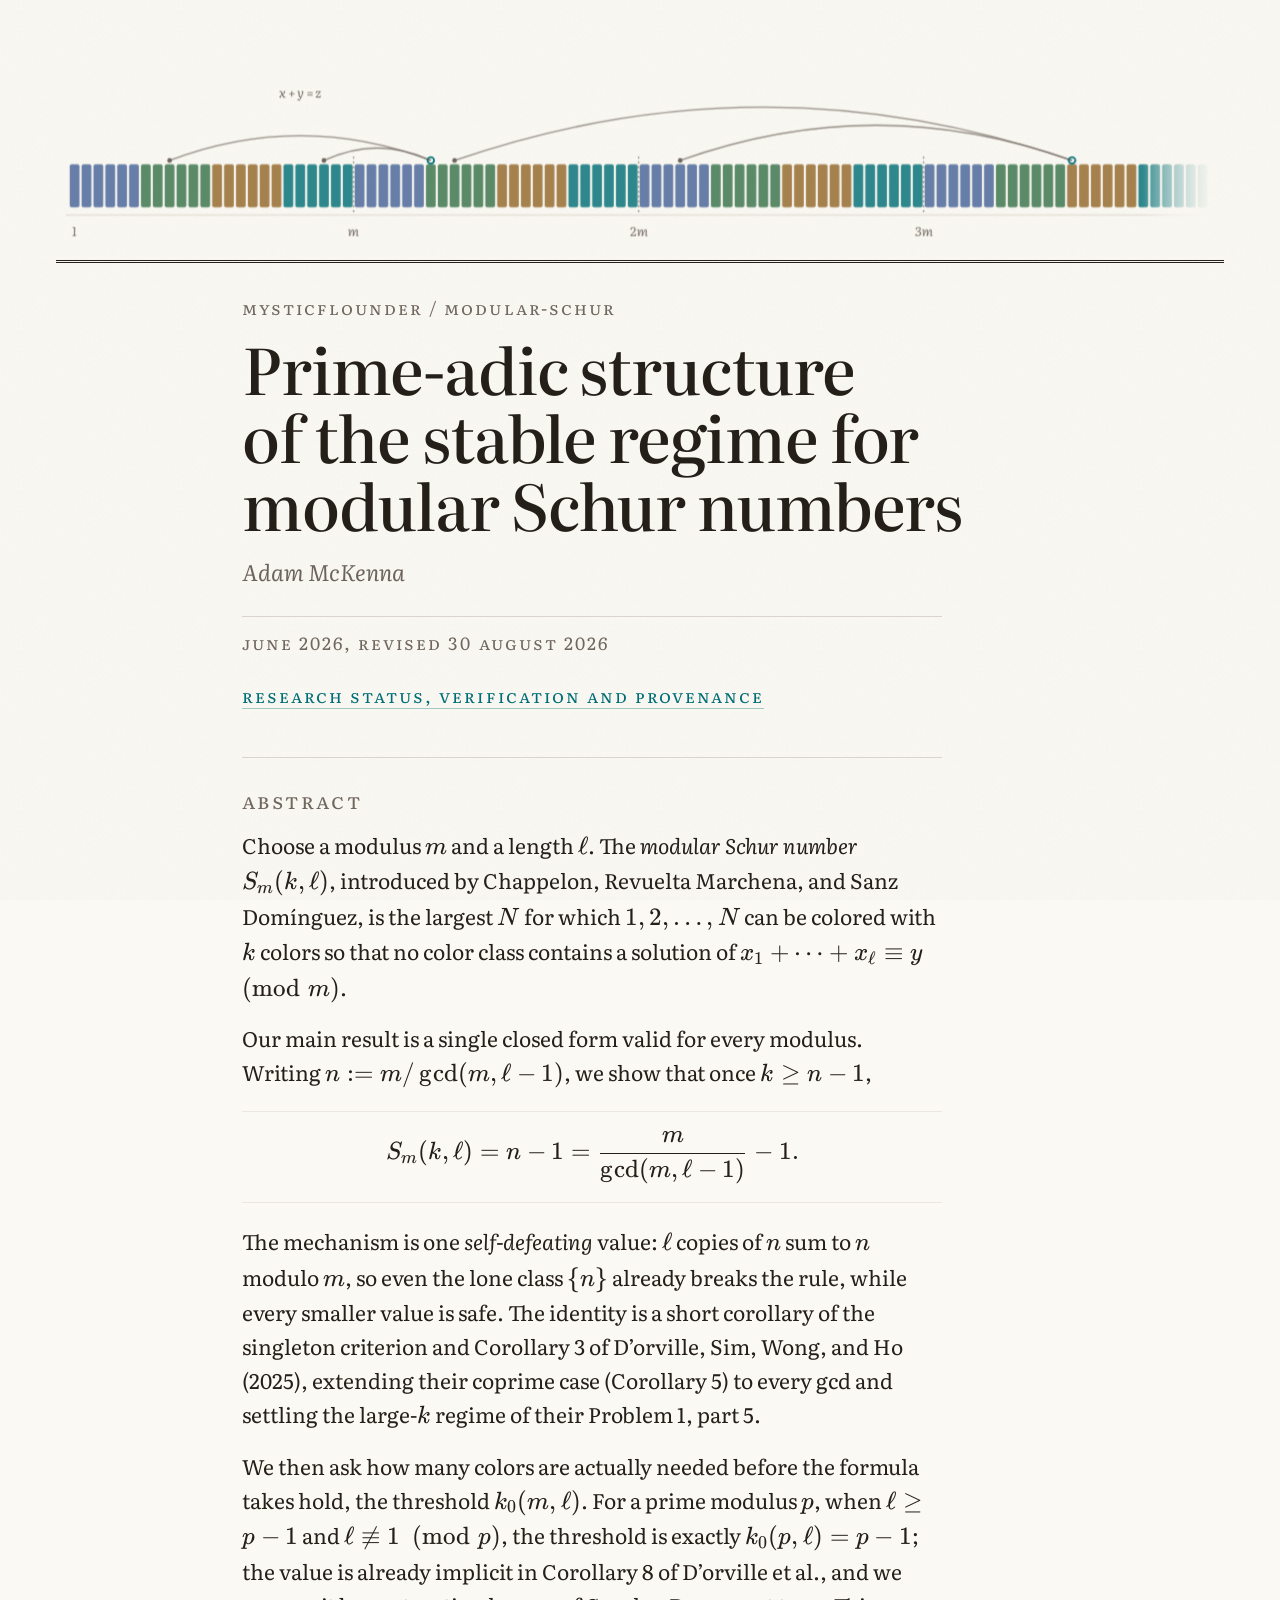
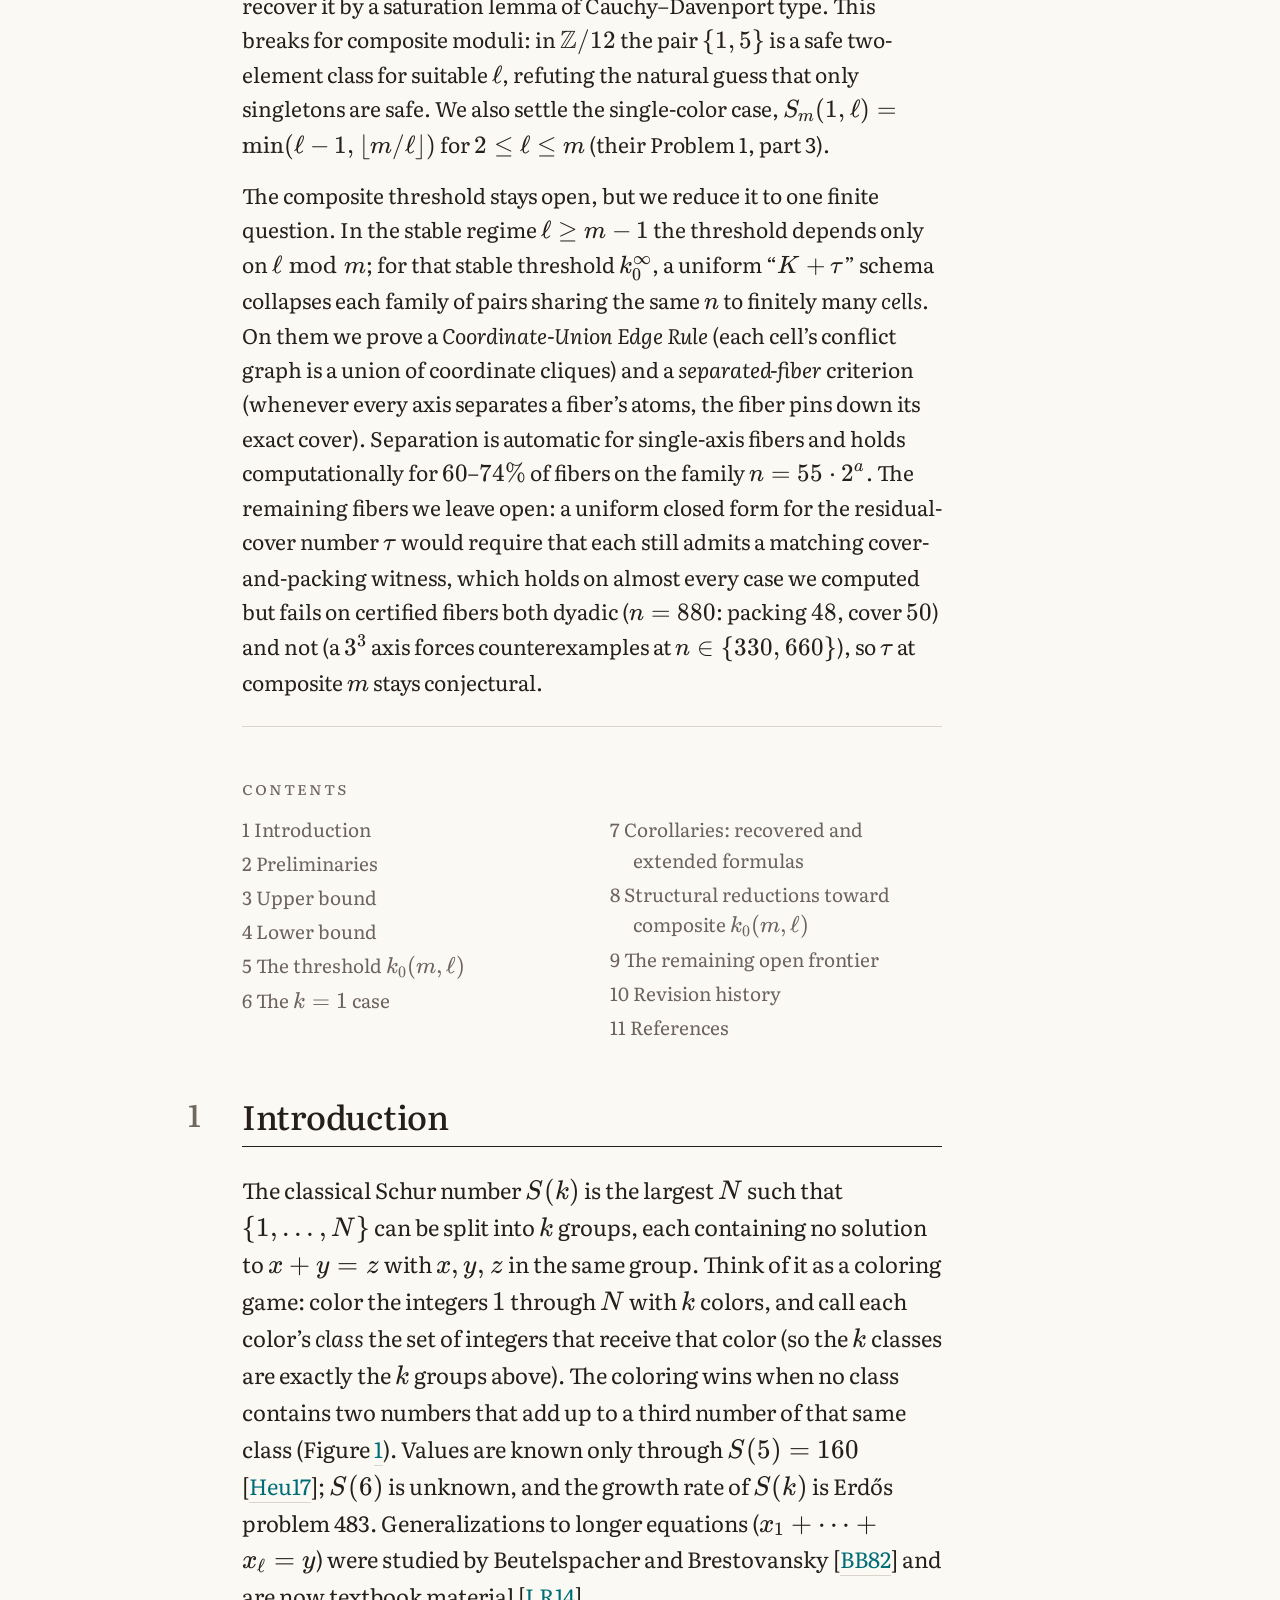
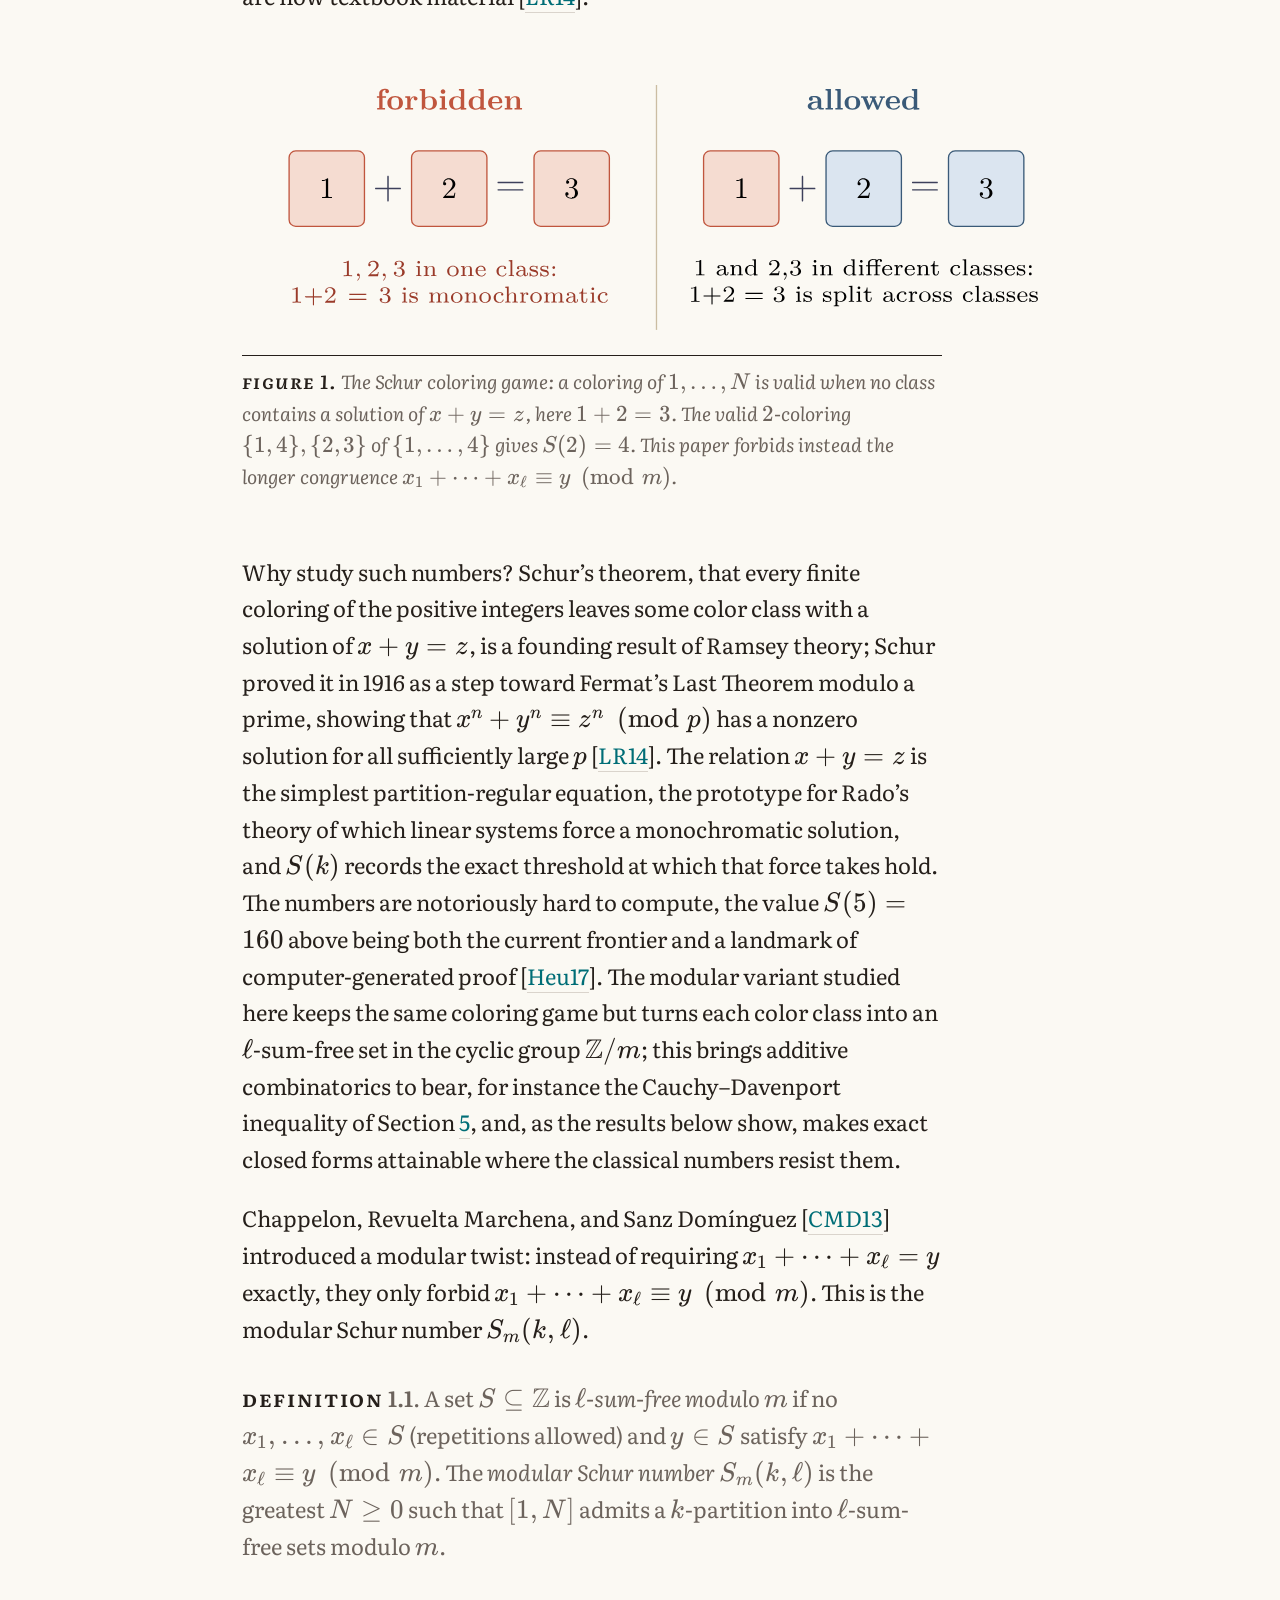
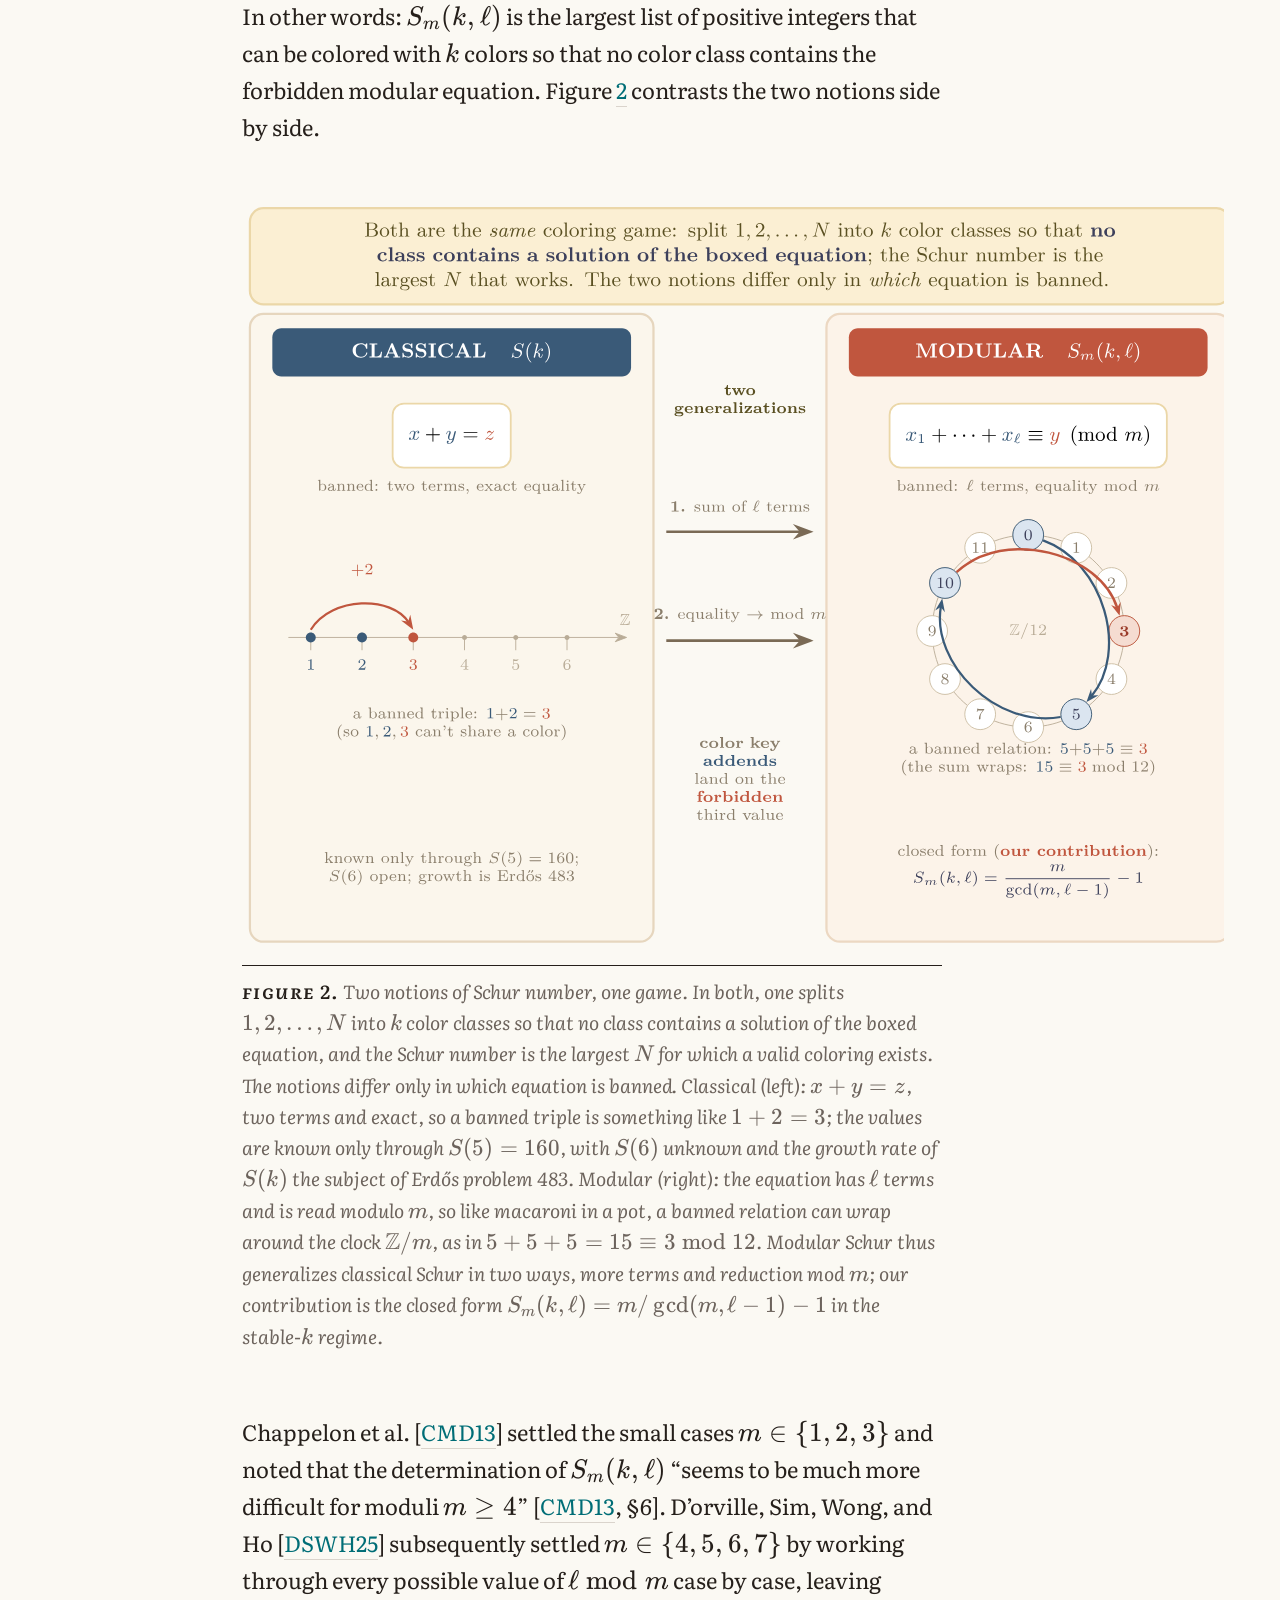
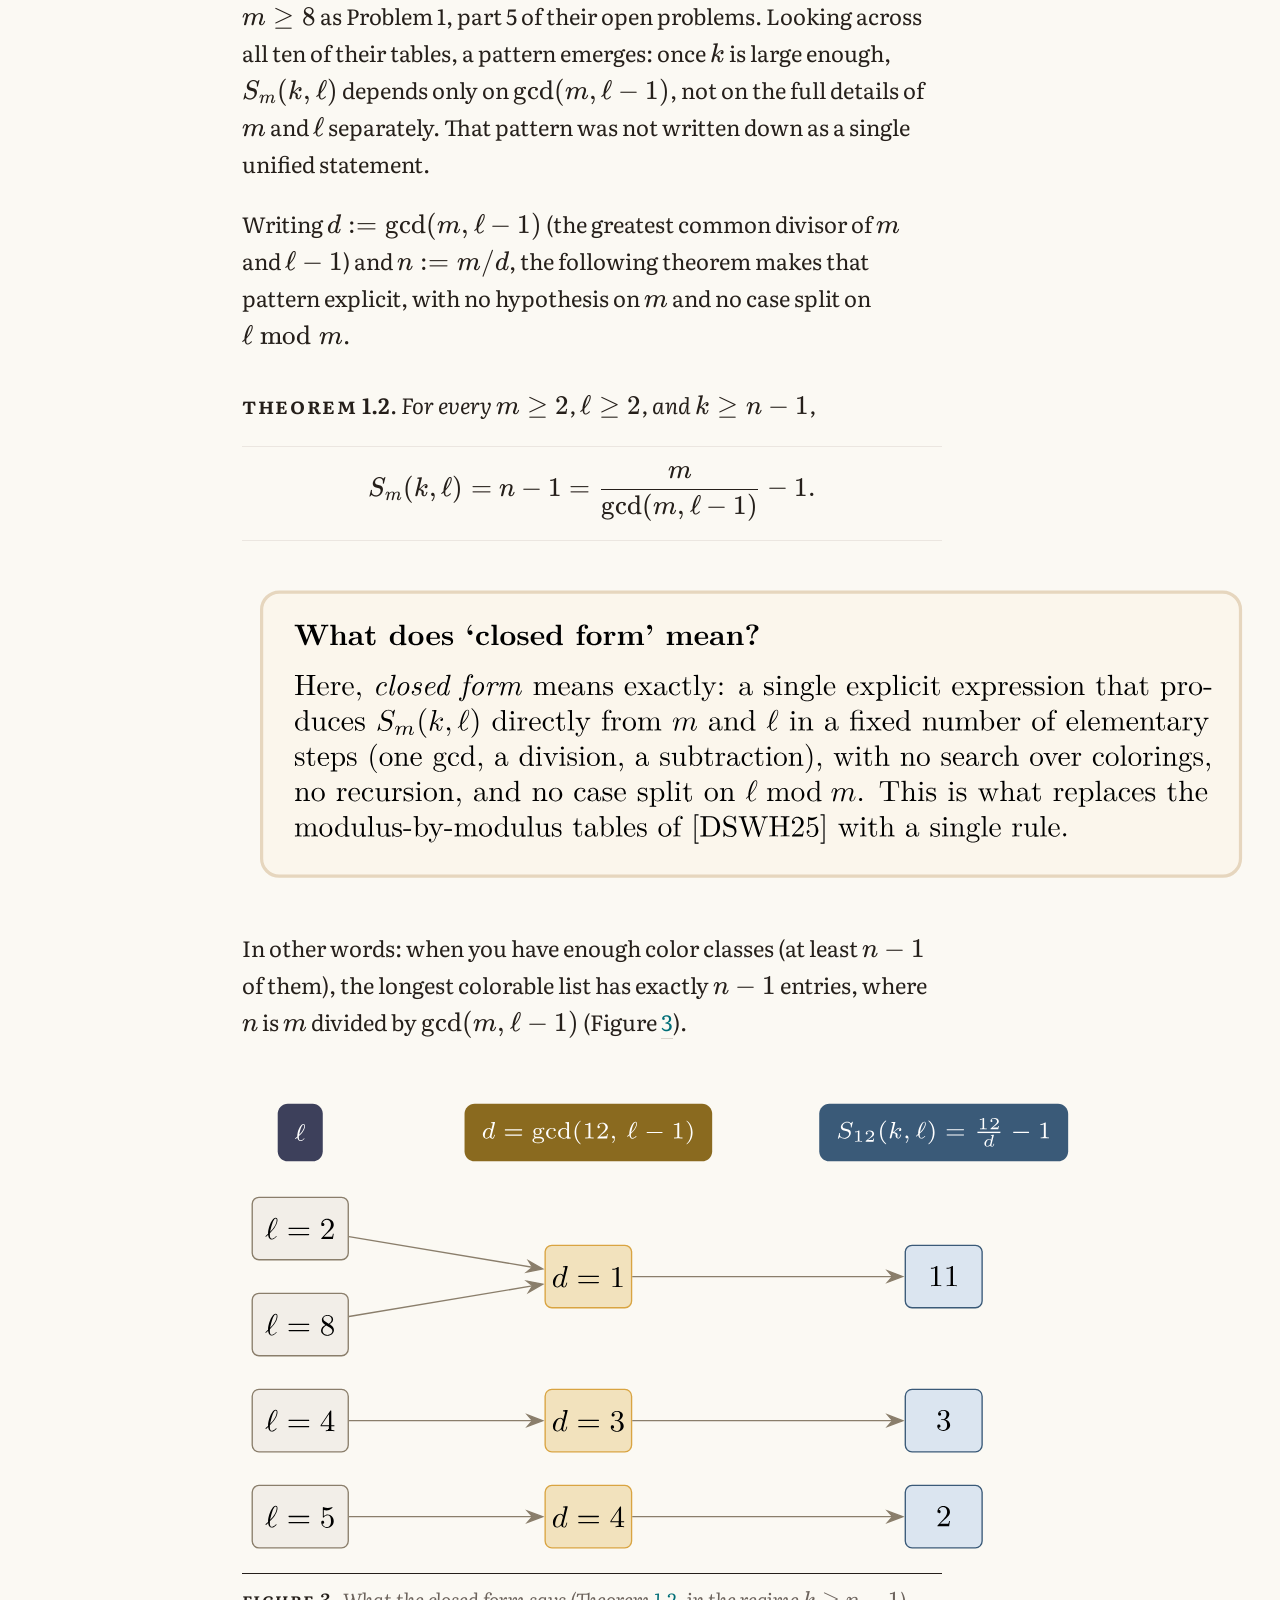
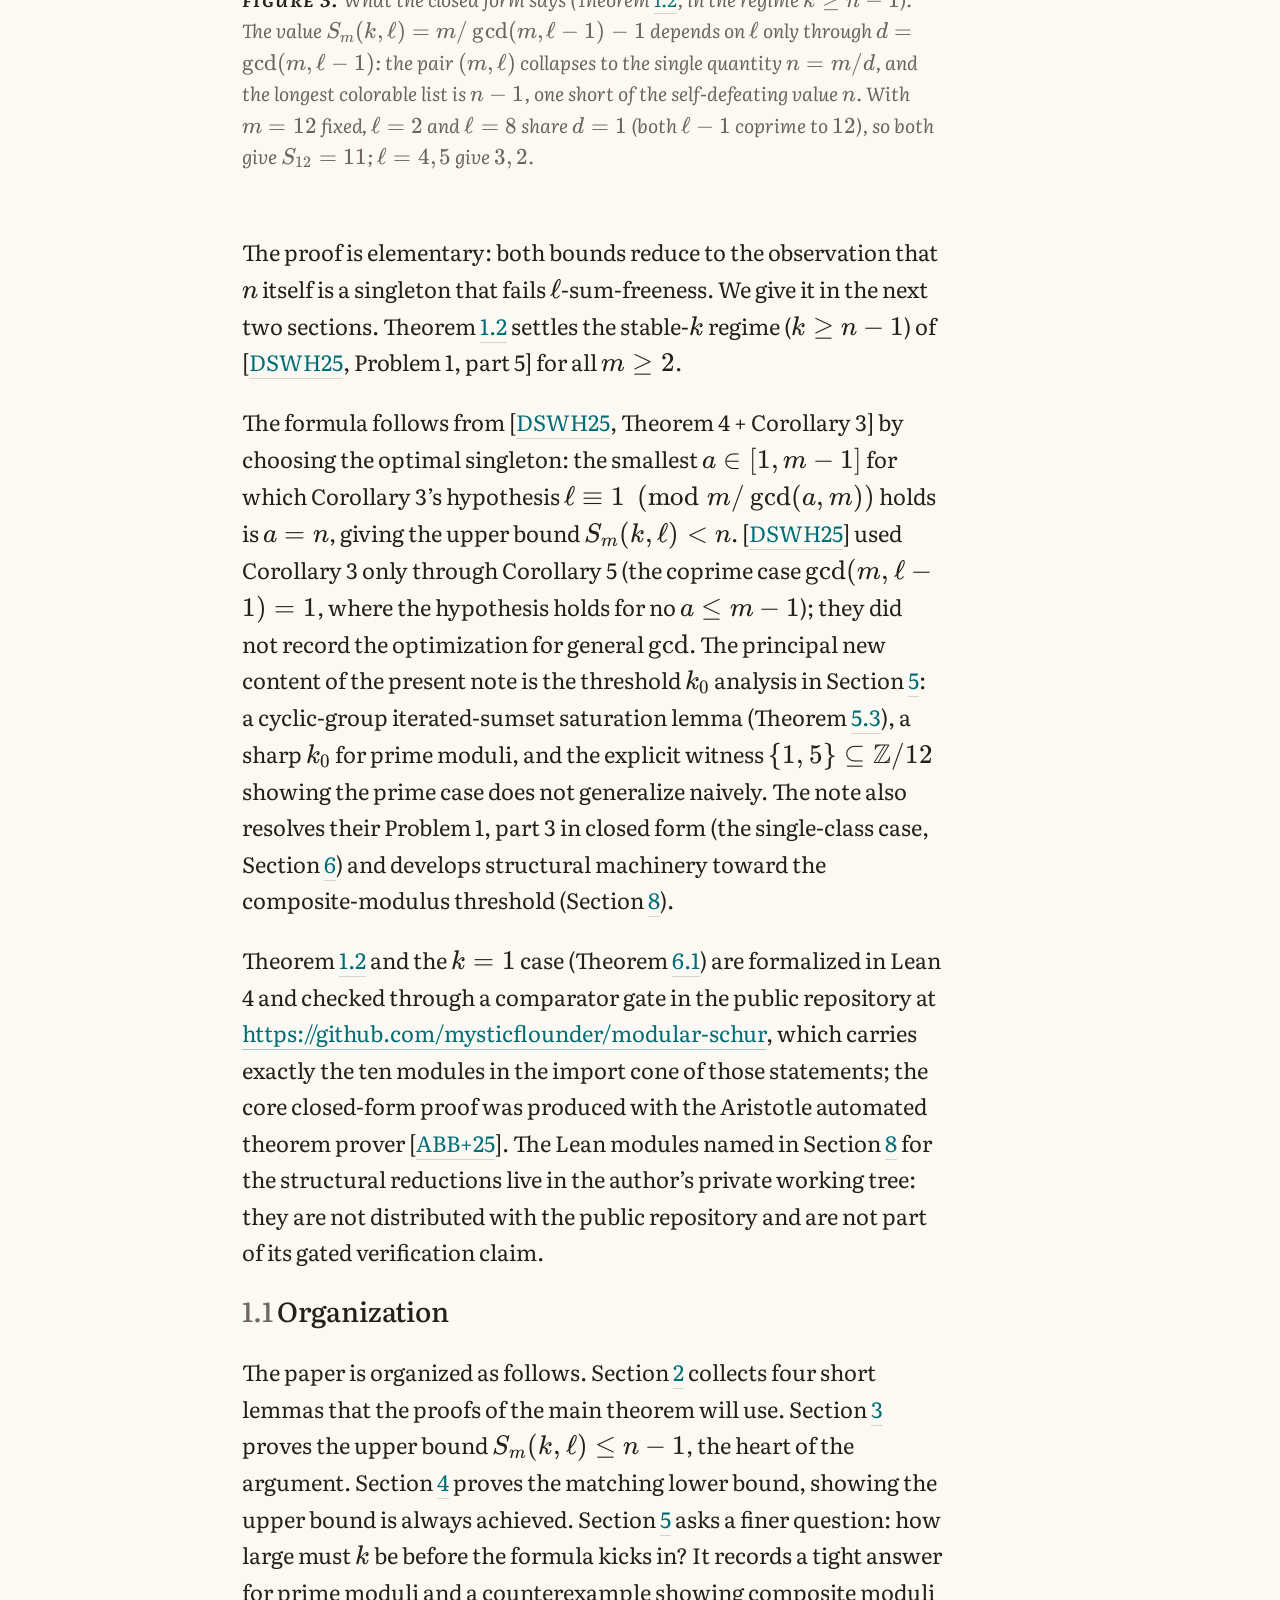
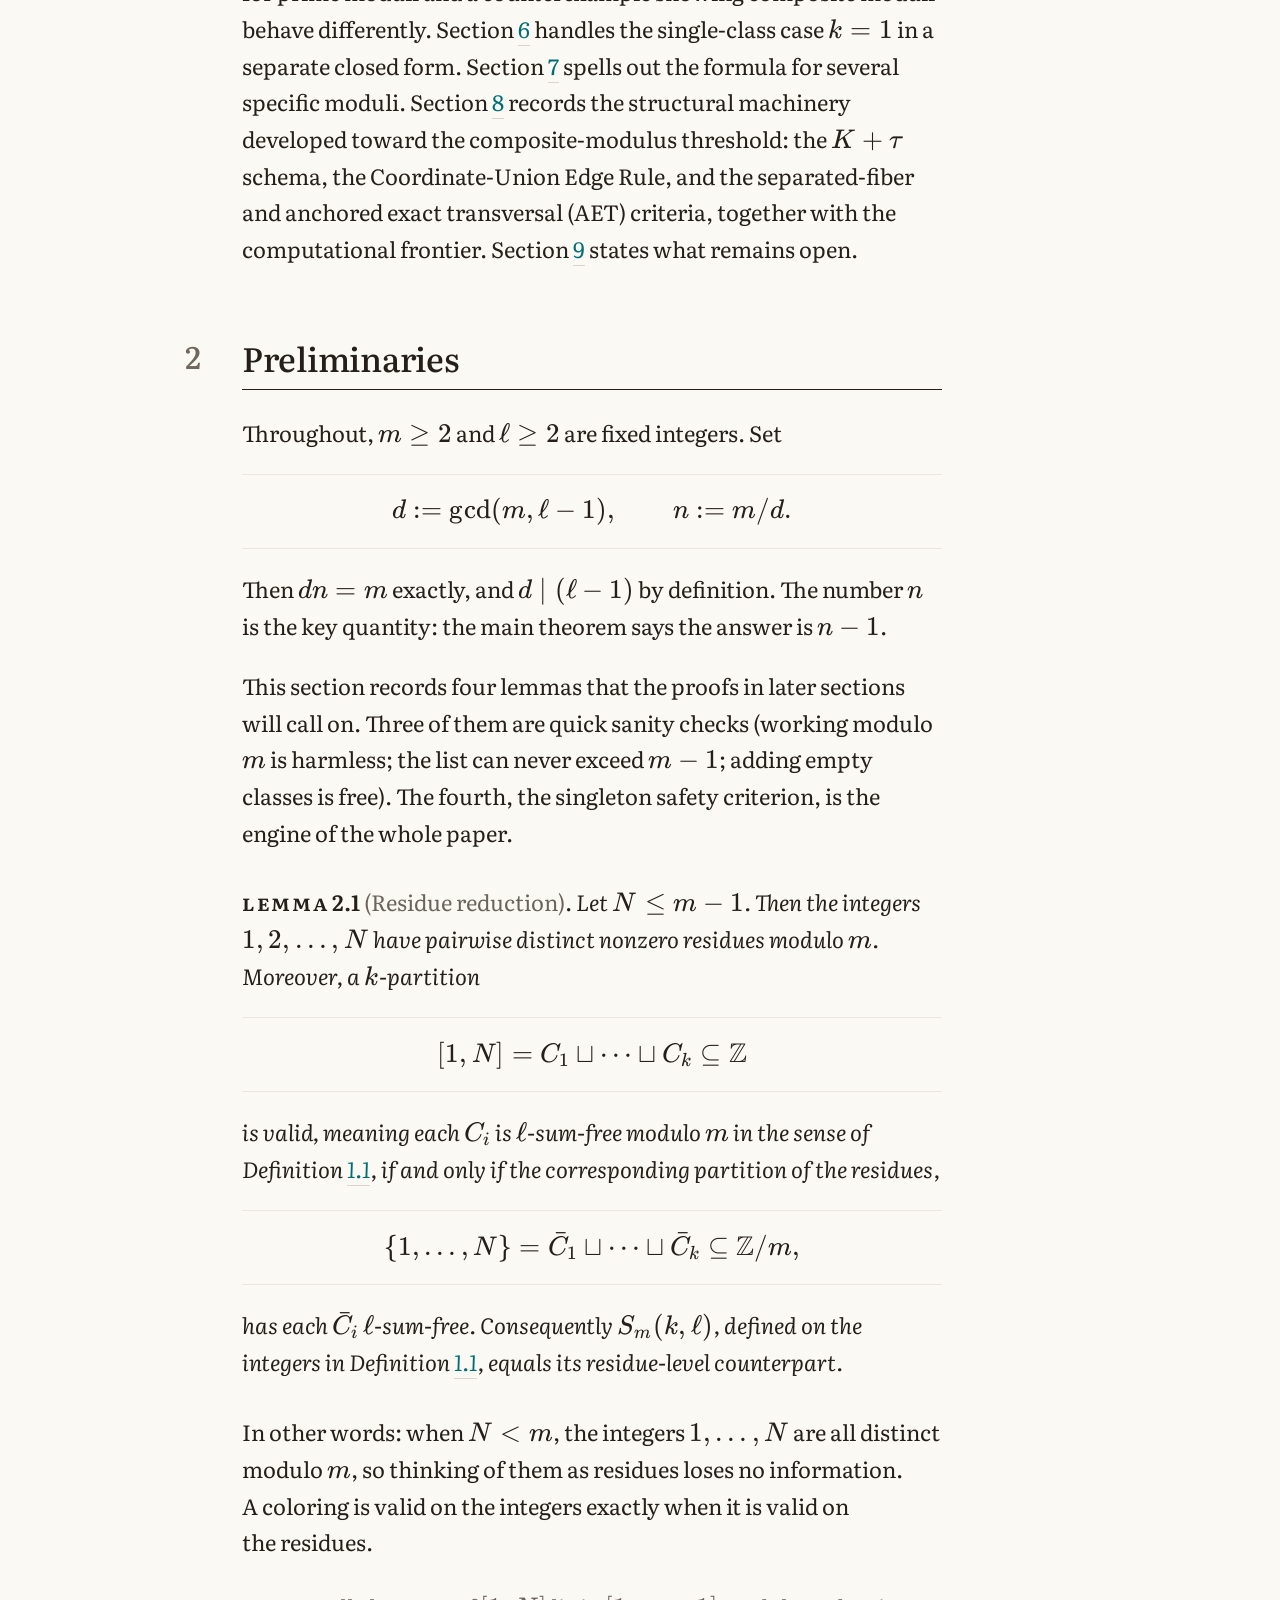
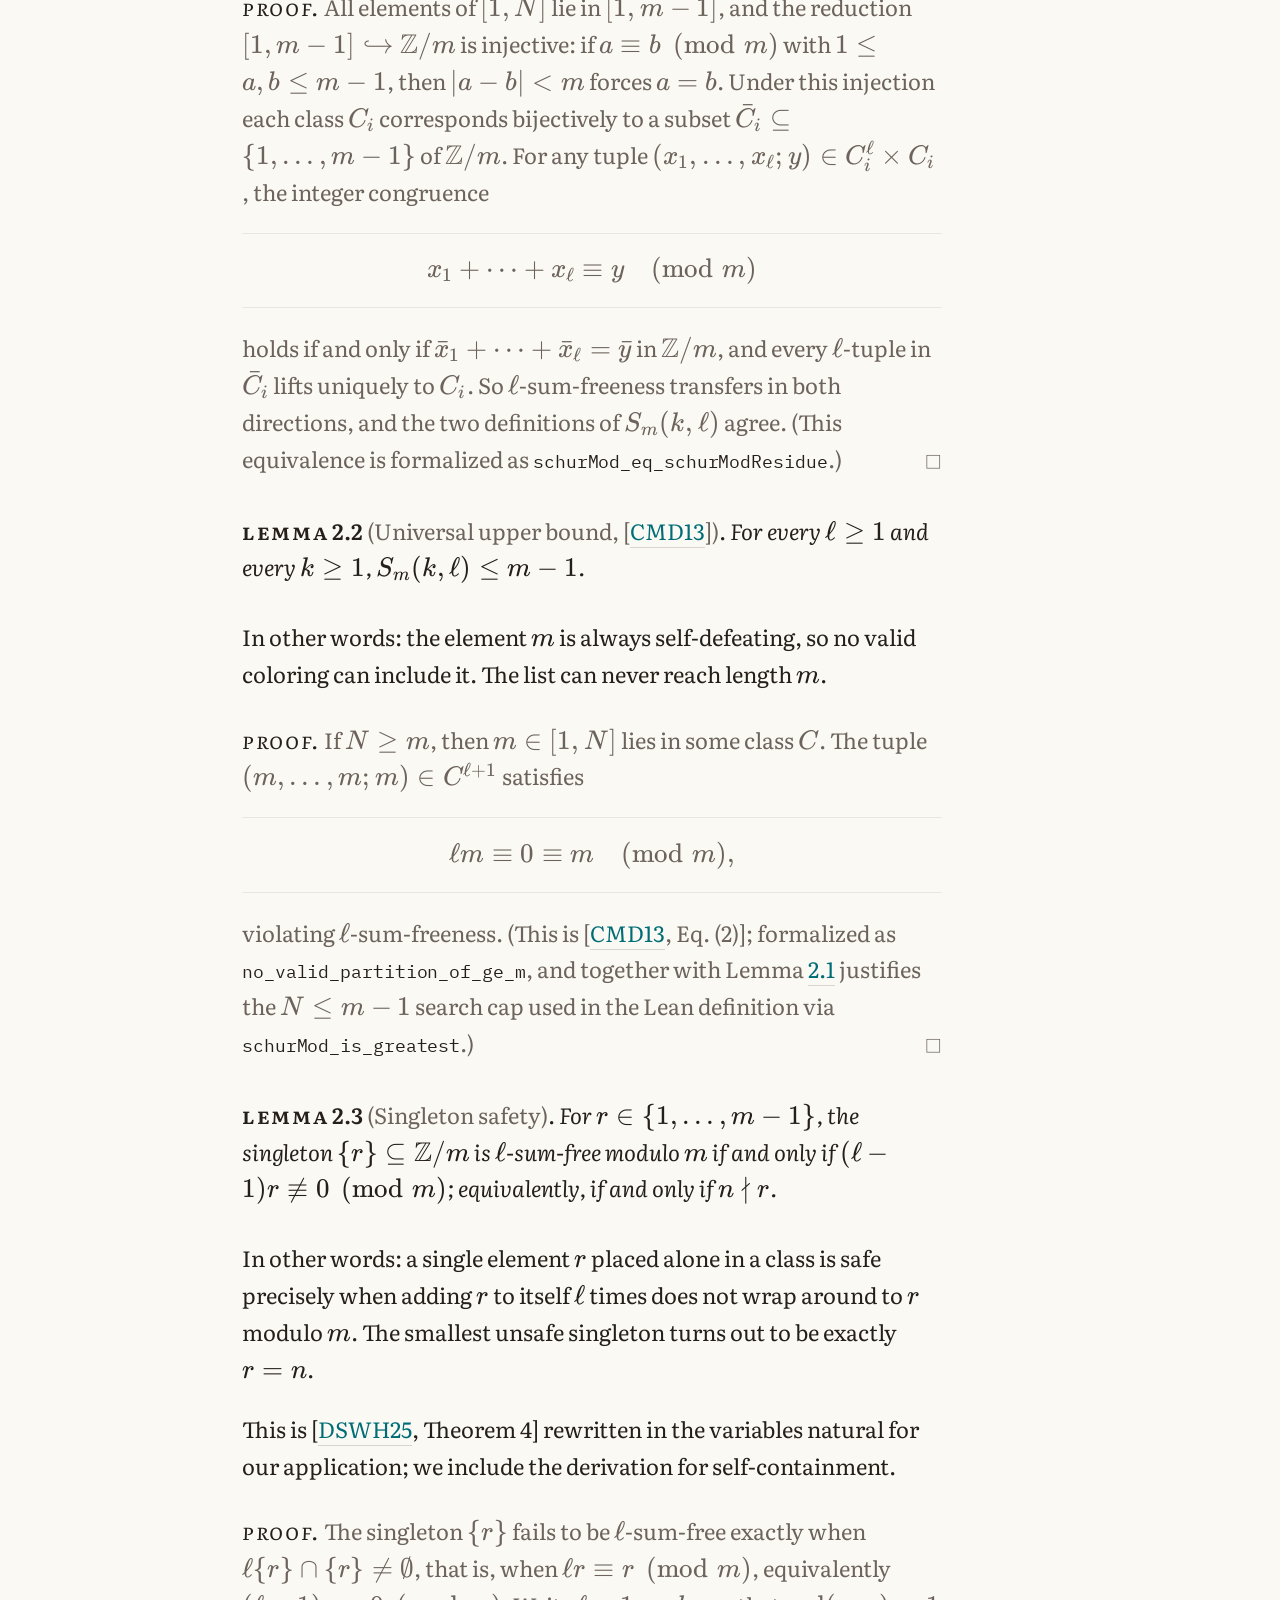
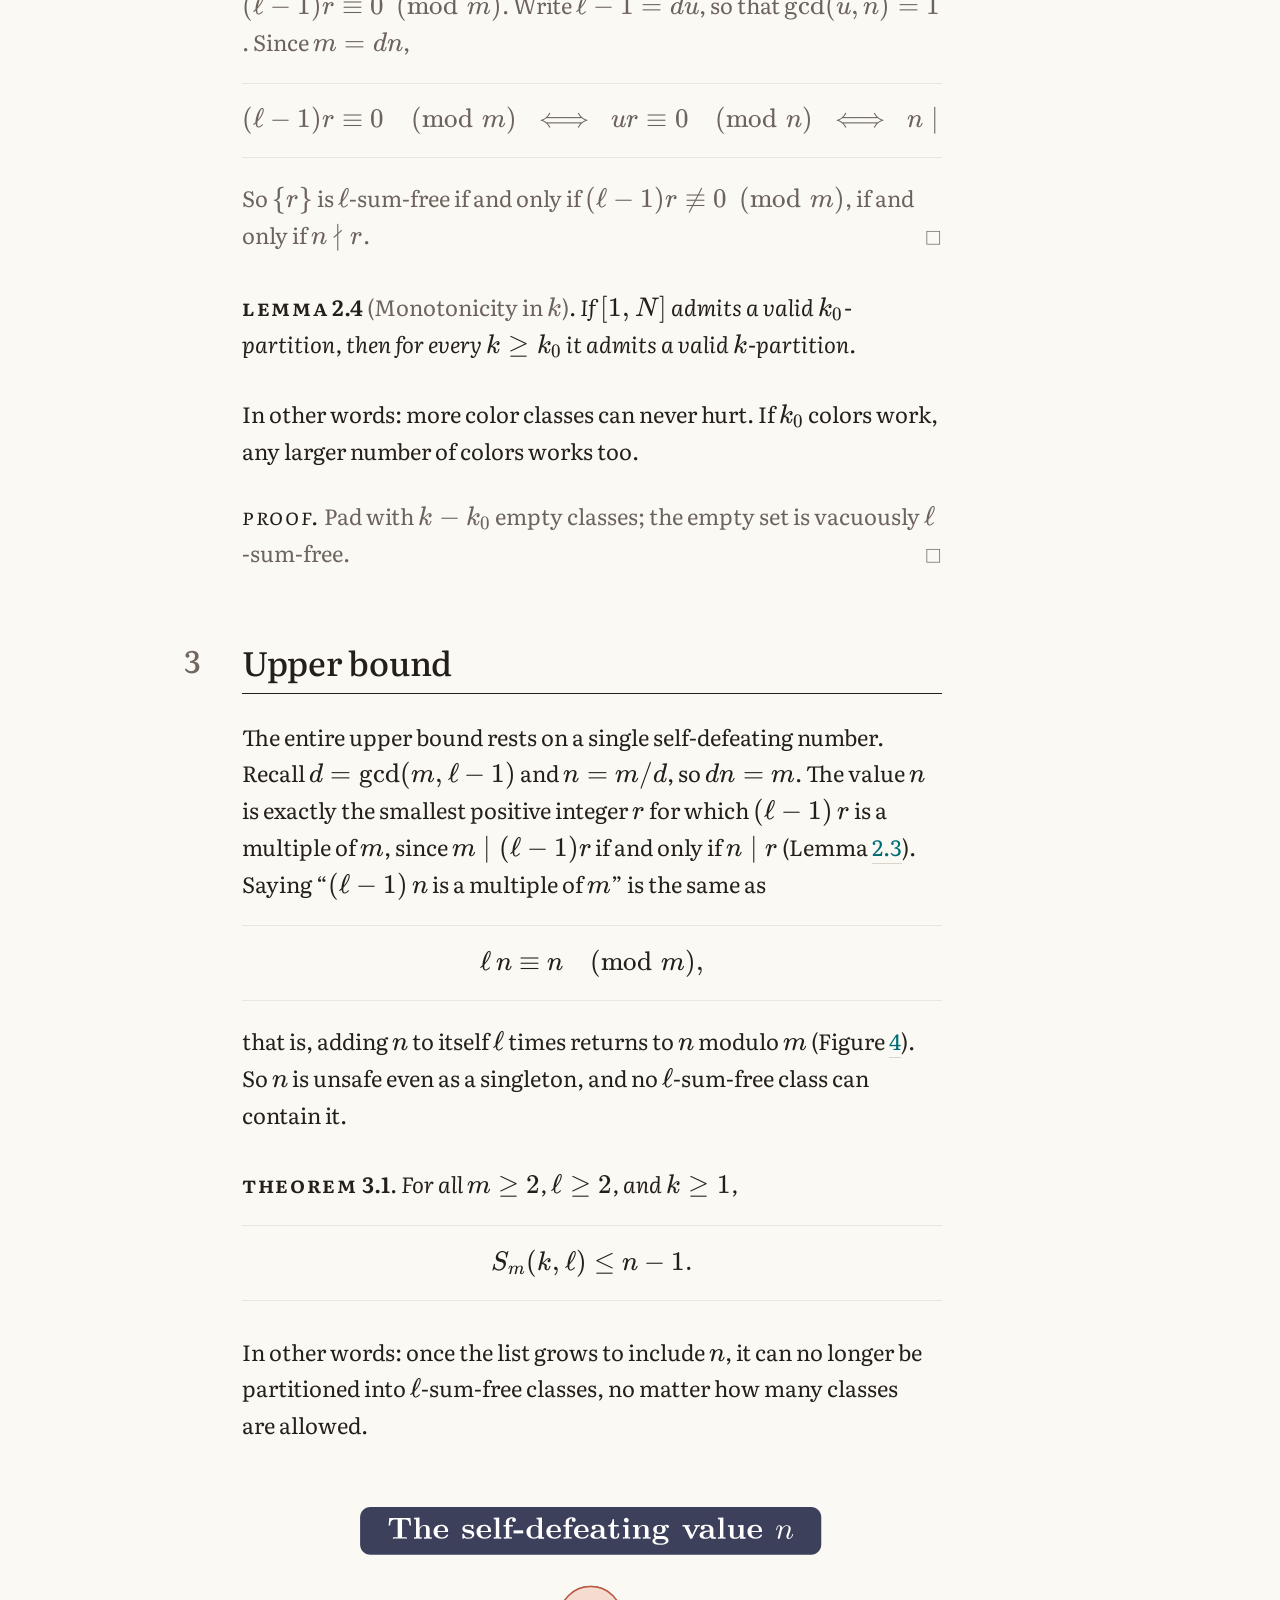
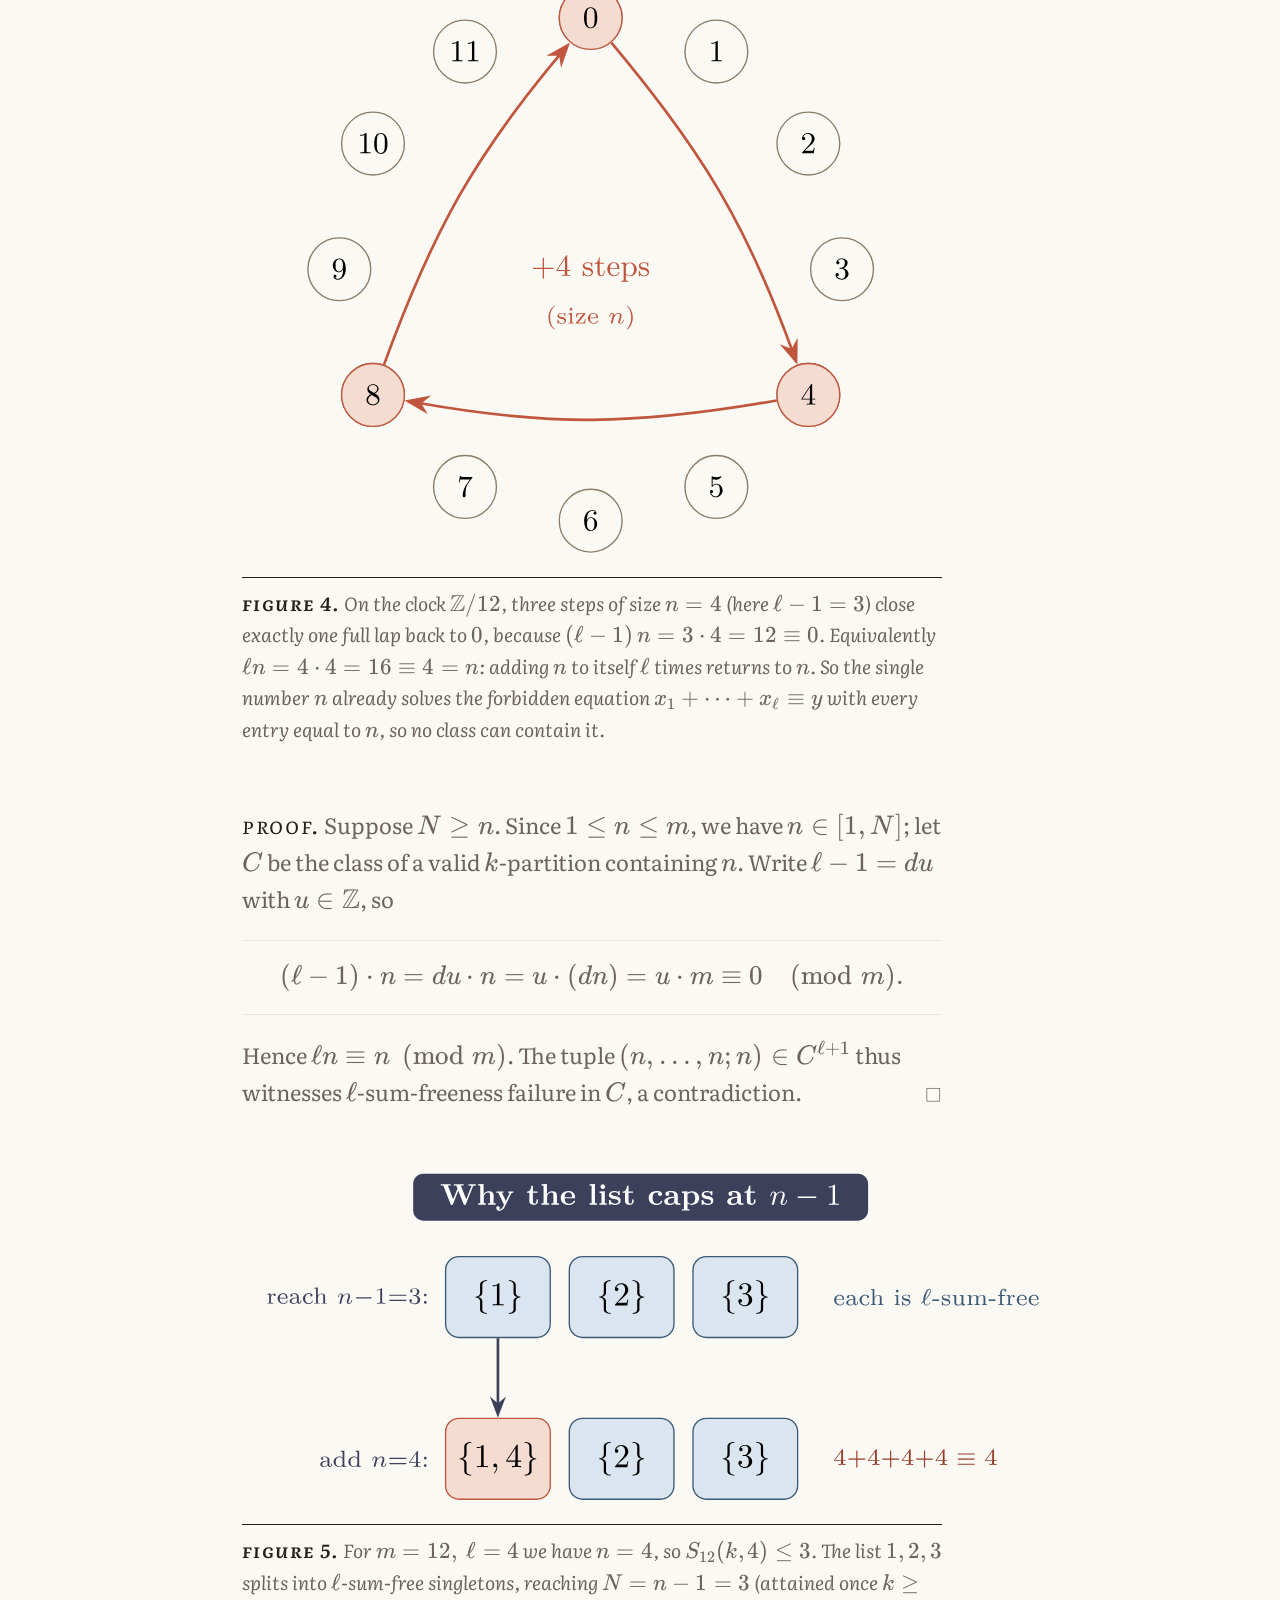
==== commit 0a7a6a99: "docs: explain critical core and retitle paper Source: flound1129/schur-numbers@6173551df7a681e4e47ef" ====
--- a/docs/index.html
+++ b/docs/index.html
@@ -3,15 +3,15 @@
 <head>
   <meta charset="utf-8">
   <meta name="viewport" content="width=device-width, initial-scale=1">
-  <title>A uniform closed form for modular Schur numbers <span class="math inline">S_m(k,\ell)</span></title>
-  <meta name="description" content="A uniform closed form for modular Schur numbers: S_m(k,l) = m/gcd(m,l-1) - 1 for all k &gt;= n-1, with a Lean 4 formalization behind an independent comparator gate.">
+  <title>Prime-adic structure of the stable regime for modular Schur numbers</title>
+  <meta name="description" content="Prime-adic structure of the stable regime for modular Schur numbers: a uniform high-color formula, exact prime and one-color cases, and a finite reduction of the open composite threshold.">
   <link rel="canonical" href="https://mysticflounder.github.io/modular-schur/">
-  <meta property="og:title" content="A uniform closed form for modular Schur numbers S_m(k,\ell)">
-  <meta property="og:description" content="A uniform closed form for modular Schur numbers: S_m(k,l) = m/gcd(m,l-1) - 1 for all k &gt;= n-1, with a Lean 4 formalization behind an independent comparator gate.">
+  <meta property="og:title" content="Prime-adic structure of the stable regime for modular Schur numbers">
+  <meta property="og:description" content="Prime-adic structure of the stable regime for modular Schur numbers: a uniform high-color formula, exact prime and one-color cases, and a finite reduction of the open composite threshold.">
   <meta property="og:url" content="https://mysticflounder.github.io/modular-schur/">
   <meta property="og:type" content="article">
   <meta name="twitter:card" content="summary">
-  <meta name="citation_title" content="A uniform closed form for modular Schur numbers S_m(k,ℓ)">
+  <meta name="citation_title" content="Prime-adic structure of the stable regime for modular Schur numbers">
   <meta name="citation_author" content="Adam McKenna">
   <meta name="citation_publication_date" content="2026/06">
   <meta name="citation_pdf_url" content="https://mysticflounder.github.io/modular-schur/paper/modular-schur.pdf">
@@ -202,10 +202,10 @@
 <header class="page-header">
   <div class="rule-double"></div>
   <p class="kicker">mysticflounder / modular-schur</p>
-  <h1>A uniform closed form for modular Schur numbers <span class="math inline">S_m(k,\ell)</span></h1>
+  <h1>Prime-adic structure of the stable regime for modular Schur numbers</h1>
   <p class="byline">Adam McKenna</p>
   <div class="dateline">
-    <p class="kicker">June 2026, revised 24 August 2026</p>
+    <p class="kicker">June 2026, revised 30 August 2026</p>
     <p class="kicker"><a href="status.html">Research status, verification and provenance</a></p>
   </div>
   <section class="abstract" aria-label="Abstract">
@@ -7149,7 +7149,7 @@
 </section>
 <section id="computational-frontier-and-verification-basis" class="level2" data-number="8.4">
 <h2 data-number="8.4"><span class="header-section-number">8.4</span> Computational frontier and verification basis</h2>
-<p>Using the schema and the duality engine, every remaining pair <span class="math inline">(m,\ell)</span> with <span class="math inline">m \leq 5500</span> has been certified to an explicit value of <span class="math inline">k_0^\infty</span>: fixed-quotient family closures for <span class="math inline">n \leq 345</span>, plus direct single-pair certificates for the six remaining pairs <span class="math inline">5184 \leq m \leq 5472</span>. Every per-cell fact is machine-checked in Lean by <code>native_decide</code>, which carries the same trust profile as <code>bv_decide</code>, the Lean community’s standard verified-SAT tactic: on the toolchain used (<code>leanprover/lean4:v4.28.0</code>) both reduce to the identical axioms <code>Lean.ofReduceBool</code> and <code>Lean.trustCompiler</code>. The Lean kernel verifies the entire proof apart from the evaluation of the compiled decision procedure, which it delegates to the Lean compiler and the CPU running it; that delegation is sound provided no project-level compiler redirection (<code>@[extern]</code>, <code>@[implemented_by]</code>, <code>unsafe</code>) shadows a verified definition in the evaluated closure, of which the development has none (the only externs it reaches are the Lean-core and Mathlib primitives that <code>bv_decide</code>’s own checker also relies on). Beyond the kernel itself, the certification therefore trusts only the Lean compiler and the local CPU: no external solver output, network service, or manual step takes part.</p>
+<p>Using the schema and the duality engine, every remaining pair <span class="math inline">(m,\ell)</span> with <span class="math inline">m \leq 5500</span> has been certified to an explicit value of <span class="math inline">k_0^\infty</span>: fixed-quotient family closures for <span class="math inline">n \leq 345</span>, plus direct single-pair certificates for the six remaining pairs <span class="math inline">5184 \leq m \leq 5472</span>. Every per-cell fact is machine-checked in Lean by <code>native_decide</code>. On the current toolchain (<code>leanprover/lean4:v4.33.0</code>), the tactic compiles and runs the closed Boolean decision procedure and then records its result as a generated per-computation axiom named like <code>declaration._native.native_decide.ax_*</code> (<a href="https://github.com/leanprover/lean4/pull/12217">Lean PR #12217</a>). The Lean kernel checks the surrounding proof from that explicit assumption; it does not re-run the compiled computation. The <code>bv_decide</code> LRAT path uses the same native-evaluation mechanism for its verified checker’s final Boolean result, but receives its own generated axiom. Thus the certificate trusts the Lean compiler and local CPU for the stated Boolean computation. That delegation is sound provided no project-level compiler redirection (<code>@[extern]</code>, <code>@[implemented_by]</code>, <code>unsafe</code>) shadows a verified definition in the evaluated closure, of which the development has none (the only externs it reaches are Lean-core and Mathlib primitives). No external solver output, network service, or manual step takes part in these <code>native_decide</code> certificates.</p>
 <div class="thm thm-remark" id="rem:tw">
 <p><span class="thm-kind">Remark</span> <span class="thm-num">8.6</span><span class="thm-dot">.</span> An earlier approach bounded <span class="math inline">\tau(d_0)</span> by a nice-tree-decomposition DP on <span class="math inline">G_{\mathrm{atom}}(d_0)</span> with a three-term frontier-bag bound. On the <span class="math inline">n = 220</span> family (<span class="math inline">d = 110t</span>, cap profile <span class="math inline">(\mathrm{cap}_2, \mathrm{cap}_5, \mathrm{cap}_{11}) = (7, 3, 2)</span>, a collection of <span class="math inline">96</span> cells) an exhaustive scan gives a maximum treewidth <span class="math inline">\max_{d_0} \mathrm{tw}(G_{\mathrm{atom}}(d_0)) = 15</span>, attained at <span class="math inline">d_0 = 440</span> and matching the bag-size bound <span class="math inline">16</span>. The bound is <span class="math inline">n</span>-specific, however: the treewidth already exceeds <span class="math inline">15</span> at <span class="math inline">n = 440</span> (the same prime support <span class="math inline">\{2,5,11\}</span>), so the tree-decomposition route does not give a uniform DP across quotients. The Coordinate-Union Edge Rule and the cover/packing duality above superseded it as the per-cell tool.</p>
 </div>
@@ -7159,7 +7159,7 @@
 <h1 data-number="9"><span class="header-section-number">9</span> The remaining open frontier</h1>
 <p>The paper closes three questions from the prior literature and opens several new ones. This section states clearly what the current techniques do not yet resolve.</p>
 <ol type="1">
-<li><em>AET existence and a closed form for <span class="math inline">\tau(d_0)</span>.</em> The reductions of Section <a href="#sec:structural" class="xref">8</a> reduce the composite-<span class="math inline">m</span> threshold problem to a single obstruction: does every non-separated fiber admit an anchored exact transversal (Proposition <a href="#prop:aet" class="xref">8.5</a>)? The answer is no, and not only for other moduli: beyond the <span class="math inline">27 = 3^3</span> coordinate axis that produces AET-failing fibers at <span class="math inline">n \in \{330, 660\}</span> (cover <span class="math inline">14</span>, packing <span class="math inline">13</span>), a certified failure exists on the dyadic family itself, at <span class="math inline">n = 880</span>, <span class="math inline">d_0 = 35200</span>, <span class="math inline">P = (121, 125, 256)</span>, with packing <span class="math inline">48</span> and cover <span class="math inline">50</span>. Empirically the failures are isolated: an AET exists on every other dyadic fiber tested, which covers around <span class="math inline">30</span> WAP-failing fibers, including difficult cases with large prime-power components (<span class="math inline">11^2</span> and <span class="math inline">5^3</span>; <span class="math inline">5^4</span> and <span class="math inline">11^3</span>), for <span class="math inline">n</span> up to <span class="math inline">14080</span>, and all <span class="math inline">75</span> fibers at <span class="math inline">n \in \{220, 440\}</span> that are WAP but not separated, where the exact minimum cover equals the exact maximum packing throughout. No proof covers the passing region: the two-axis case is conditional on a König/parallel-edge argument and the three-axis case has no structural argument at all. A closed form for <span class="math inline">\tau(d_0)</span> therefore cannot lean on AET alone; it must either characterize where AET fails or bound the cover–packing deficit there directly. The deficit across four dyadic levels grew <span class="math inline">5 \to 7 \to 11 \to 14</span> with no convergent trajectory, and every simple scalar predictor of <span class="math inline">\tau</span> (dyadic level, support exponent, maximal class size, class counts, projection size) has been ruled out by the data, leaving the shape of the covering certificate as the only surviving predictor. A uniform closed form for <span class="math inline">\tau(d_0)</span> at composite <span class="math inline">m</span> thus remains conjectural.</li>
+<li><em>AET existence and a closed form for <span class="math inline">\tau(d_0)</span>.</em> The reductions of Section <a href="#sec:structural" class="xref">8</a> reduce the composite-<span class="math inline">m</span> threshold problem to a single obstruction: does every non-separated fiber admit an anchored exact transversal (Proposition <a href="#prop:aet" class="xref">8.5</a>)? The answer is no, and not only for other moduli: beyond the <span class="math inline">27 = 3^3</span> coordinate axis that produces AET-failing fibers at <span class="math inline">n \in \{330, 660\}</span> (cover <span class="math inline">14</span>, packing <span class="math inline">13</span>), a certified failure exists on the dyadic family itself, at <span class="math inline">n = 880</span>, <span class="math inline">d_0 = 35200</span>, <span class="math inline">P = (121, 125, 256)</span>, with packing <span class="math inline">48</span> and cover <span class="math inline">50</span>. Empirically the failures are isolated: an AET exists on every other dyadic fiber tested, which covers around <span class="math inline">30</span> WAP-failing fibers, including difficult cases with large prime-power components (<span class="math inline">11^2</span> and <span class="math inline">5^3</span>; <span class="math inline">5^4</span> and <span class="math inline">11^3</span>), for <span class="math inline">n</span> up to <span class="math inline">14080</span>, and all <span class="math inline">75</span> fibers at <span class="math inline">n \in \{220, 440\}</span> that are WAP but not separated, where the exact minimum cover equals the exact maximum packing throughout. A certified prose proof now covers every two-axis fiber: finite bipartite matching gives an AET even with parallel atoms and extensionally duplicate coordinate cliques. This construction has no Lean companion. No comparable structural argument is known for fibers with three or more axes. A closed form for <span class="math inline">\tau(d_0)</span> therefore cannot lean on AET alone; it must either characterize where AET fails or bound the cover–packing deficit there directly. The deficit across four dyadic levels grew <span class="math inline">5 \to 7 \to 11 \to 14</span> with no convergent trajectory, and every simple scalar predictor of <span class="math inline">\tau</span> (dyadic level, support exponent, maximal class size, class counts, projection size) has been ruled out by the data, leaving the shape of the covering certificate as the only surviving predictor. A uniform closed form for <span class="math inline">\tau(d_0)</span> at composite <span class="math inline">m</span> thus remains conjectural.</li>
 <li><em>Boundary <span class="math inline">1 &lt; k &lt; n - 1</span>.</em> Theorem <a href="#thm:main" class="xref">1.2</a> governs the “many classes” regime <span class="math inline">k \geq n - 1</span>, and Theorem <a href="#thm:k1" class="xref">6.1</a> settles the single-class case <span class="math inline">k = 1</span>. The intermediate regime <span class="math inline">1 &lt; k &lt; n - 1</span>, where classes must be simultaneously large and <span class="math inline">\ell</span>-sum-free, is empirically eventually periodic in <span class="math inline">\ell \bmod m</span> for fixed <span class="math inline">k</span> (verified through <span class="math inline">m \leq 13</span>), but there is no formula.</li>
 <li><em>Optimizing over <span class="math inline">\ell</span>.</em> For fixed <span class="math inline">k</span> and <span class="math inline">m \to \infty</span>, what is <span class="math inline">\max_\ell S_m(k, \ell)</span>? Theorem <a href="#thm:main" class="xref">1.2</a> supplies the pointwise value only when <span class="math inline">k \geq n - 1</span>, a condition that depends on <span class="math inline">\ell</span>, so for fixed <span class="math inline">k</span> the maximum can come from the boundary regime of the previous item: at <span class="math inline">m = 100</span>, <span class="math inline">k = 1</span>, Theorem <a href="#thm:k1" class="xref">6.1</a> gives <span class="math inline">S_{100}(1, 10) = 9</span>, while Theorem <a href="#thm:main" class="xref">1.2</a> at <span class="math inline">k = 1</span> covers only the <span class="math inline">\ell</span> with <span class="math inline">n \leq 2</span>. Within the range where Theorem <a href="#thm:main" class="xref">1.2</a> applies the question is a divisor-counting problem on <span class="math inline">m</span>; outside it, it is open.</li>
 </ol>
@@ -7170,6 +7170,8 @@
 <li><em>June 2026.</em> First version.</li>
 <li><em>2026-08-23.</em> Theorem <a href="#thm:pid" class="xref">8.4</a> restated with separation on every axis of <span class="math inline">P</span>; the earlier statement, which assumed weak axis projection on a single axis, is false for <span class="math inline">|P| \geq 2</span> (at <span class="math inline">(n, d_0, P) = (220, 110, (8, 25))</span> the true cover is <span class="math inline">1</span> where <span class="math inline">12</span> was claimed). The abstract and open problem 1 now record the certified dyadic AET failure at <span class="math inline">n = 880</span>.</li>
 <li><em>2026-08-24.</em> Section <a href="#sec:structural" class="xref">8</a> restated for the stable-regime threshold <span class="math inline">k_0^\infty</span>, which is now defined there; the earlier display <span class="math inline">k_0(m,\ell) = K(d_0) + \tau(d_0)</span> for the ordinary threshold is false (<span class="math inline">(5,2)</span> and <span class="math inline">(5,3)</span> share a cell with <span class="math inline">k_0 = 2</span> and <span class="math inline">4</span>). The hypotheses <span class="math inline">\ell \geq p - 1</span> and <span class="math inline">\ell \not\equiv 1 \pmod p</span> added to the prime-threshold statements in the abstract and in the caption of Figure <a href="#fig:coset-fill" class="xref">8</a>, with the value attributed to D’orville et al., Corollary 8. Open problem 3 corrected. <span class="math inline">n \geq 2</span> added to Theorem <a href="#thm:k0-lower-cov" class="xref">5.2</a>; the gloss after Theorem <a href="#thm:k0-upper" class="xref">5.1</a> corrected at <span class="math inline">n = 1</span>; the caption of Figure <a href="#fig:coset-fill" class="xref">8</a> no longer asserts <span class="math inline">1C \subset 2C</span>; the one-color check count corrected from <span class="math inline">414</span> to <span class="math inline">435</span>; “axis label” replaces “prime” for the atom coordinates; the Lean formalization sentence in the introduction narrowed to the public modules.</li>
+<li><em>2026-08-24, two-axis closure.</em> Open problem 1 now records the independently certified prose proof that every two-axis fiber admits an AET by finite bipartite matching, including parallel atoms and extensional duplicate cliques. Lean formalization remains open.</li>
+<li><em>2026-08-30.</em> Retitled <em>Prime-adic structure of the stable regime for modular Schur numbers</em>. No mathematical claim changed in this revision.</li>
 </ul>
 </section>
 <section id="references" class="level1" data-number="11">
@@ -7208,7 +7210,7 @@
 <footer class="page-footer">
   <p class="kicker">A. McKenna &nbsp;·&nbsp; 2026 &nbsp;·&nbsp; Apache-2.0</p>
   <p class="kicker"><a href="https://github.com/mysticflounder/modular-schur">https://github.com/mysticflounder/modular-schur</a></p>
-  <p class="kicker">Built 2026-08-25 from 28c5a2e</p>
+  <p class="kicker">Built 2026-08-30 from 6173551</p>
 </footer>
 
 </div>
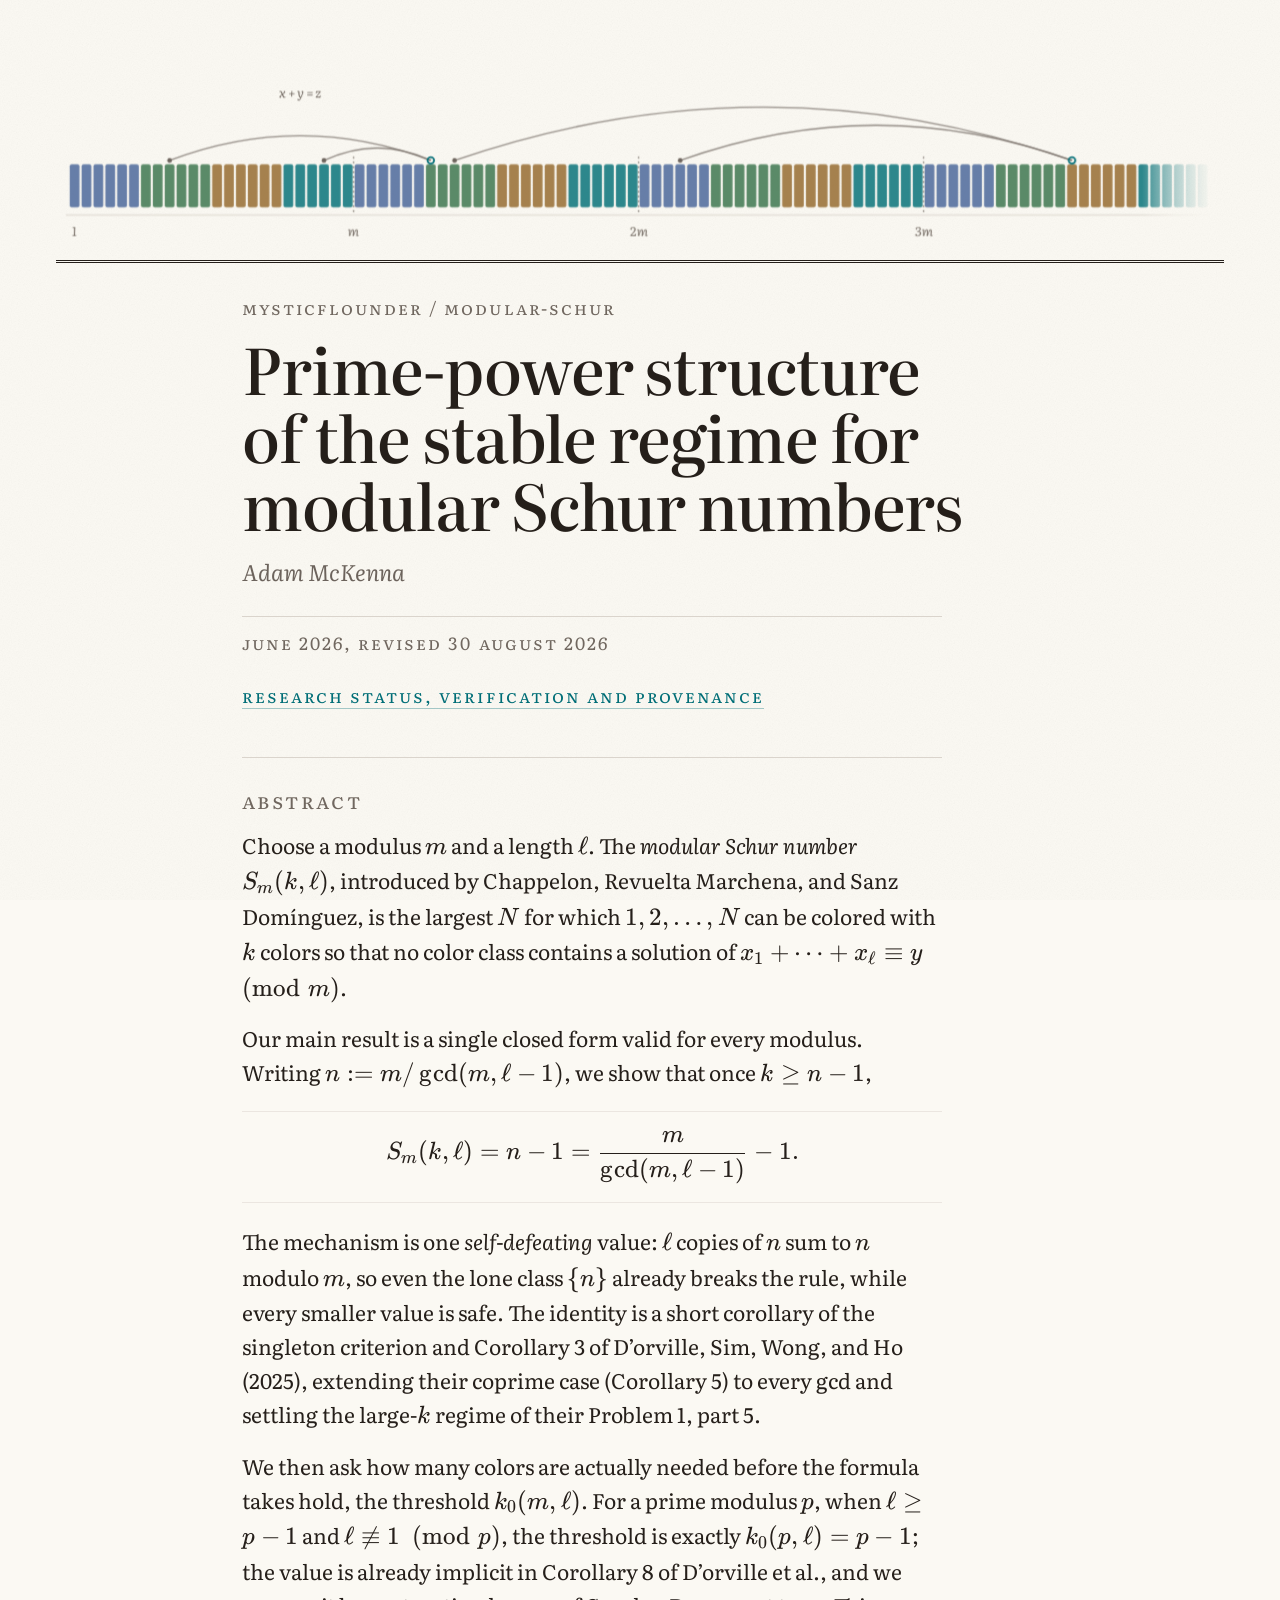
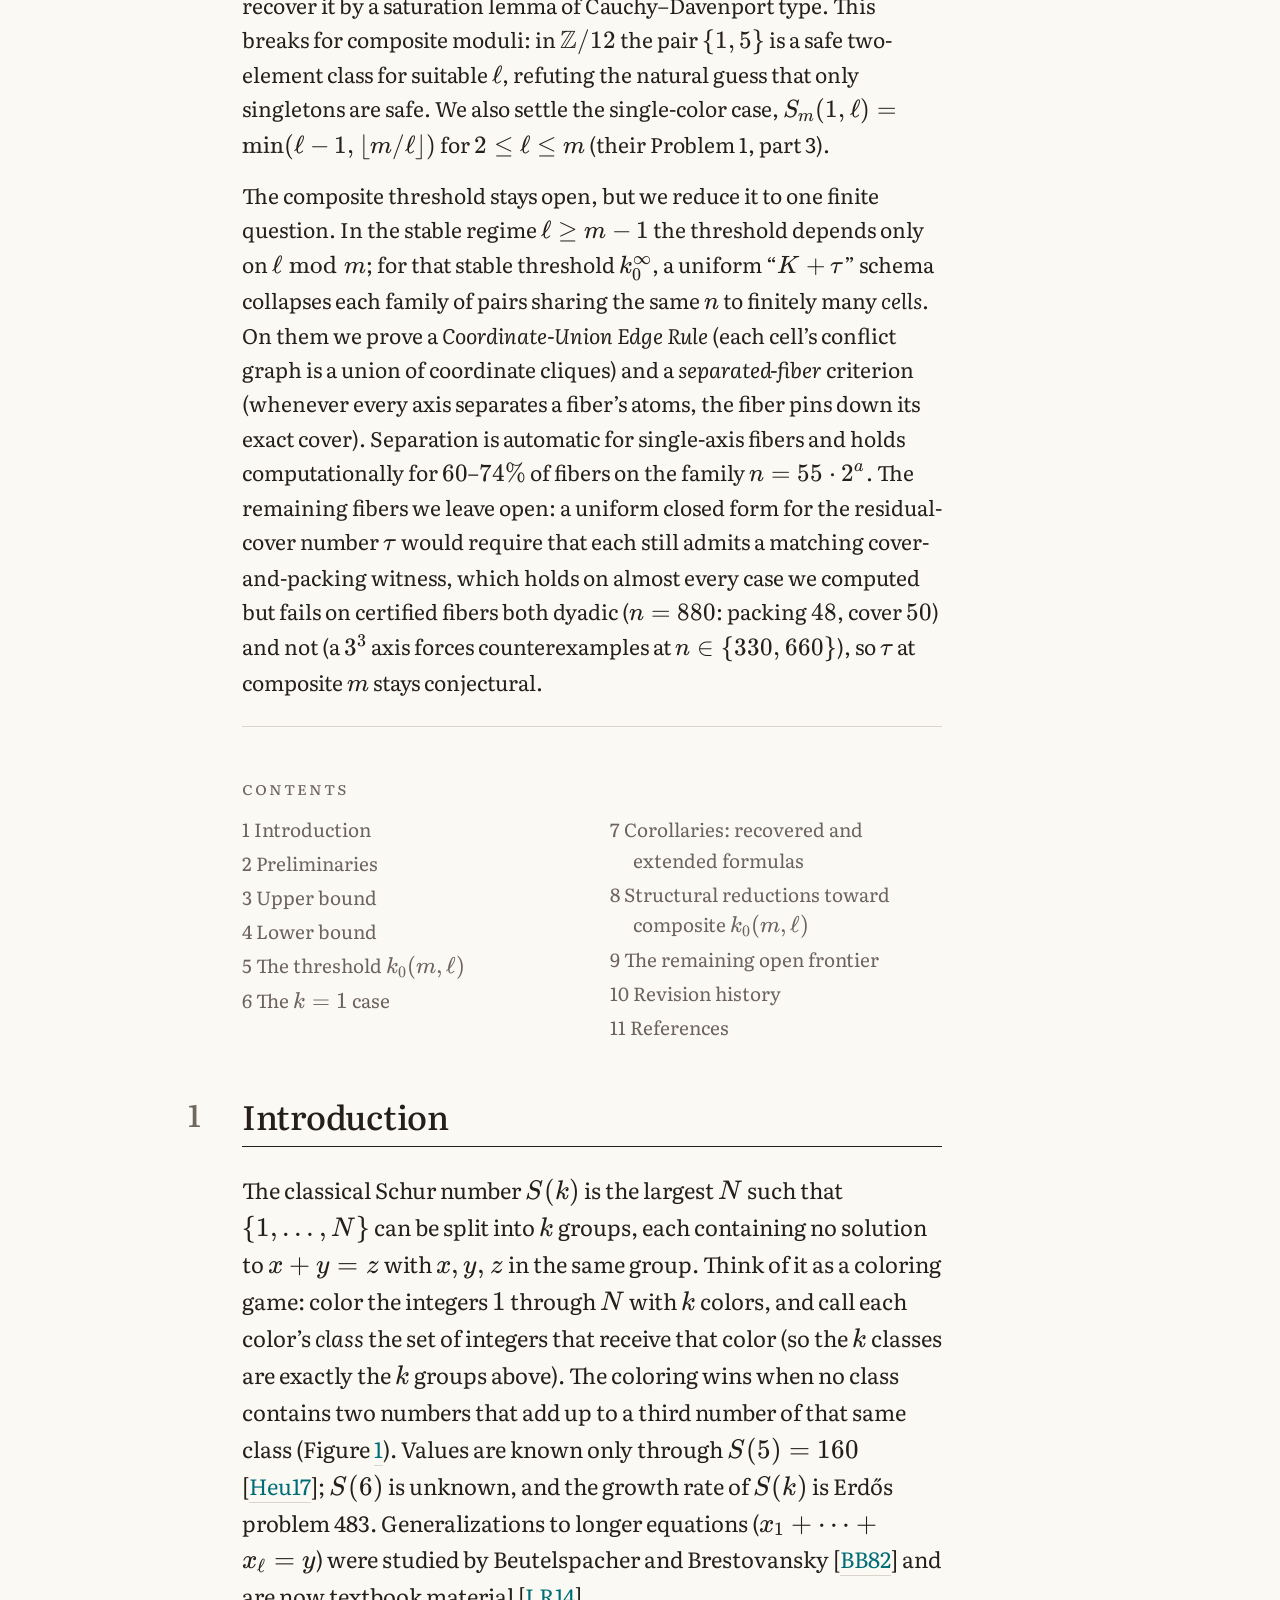
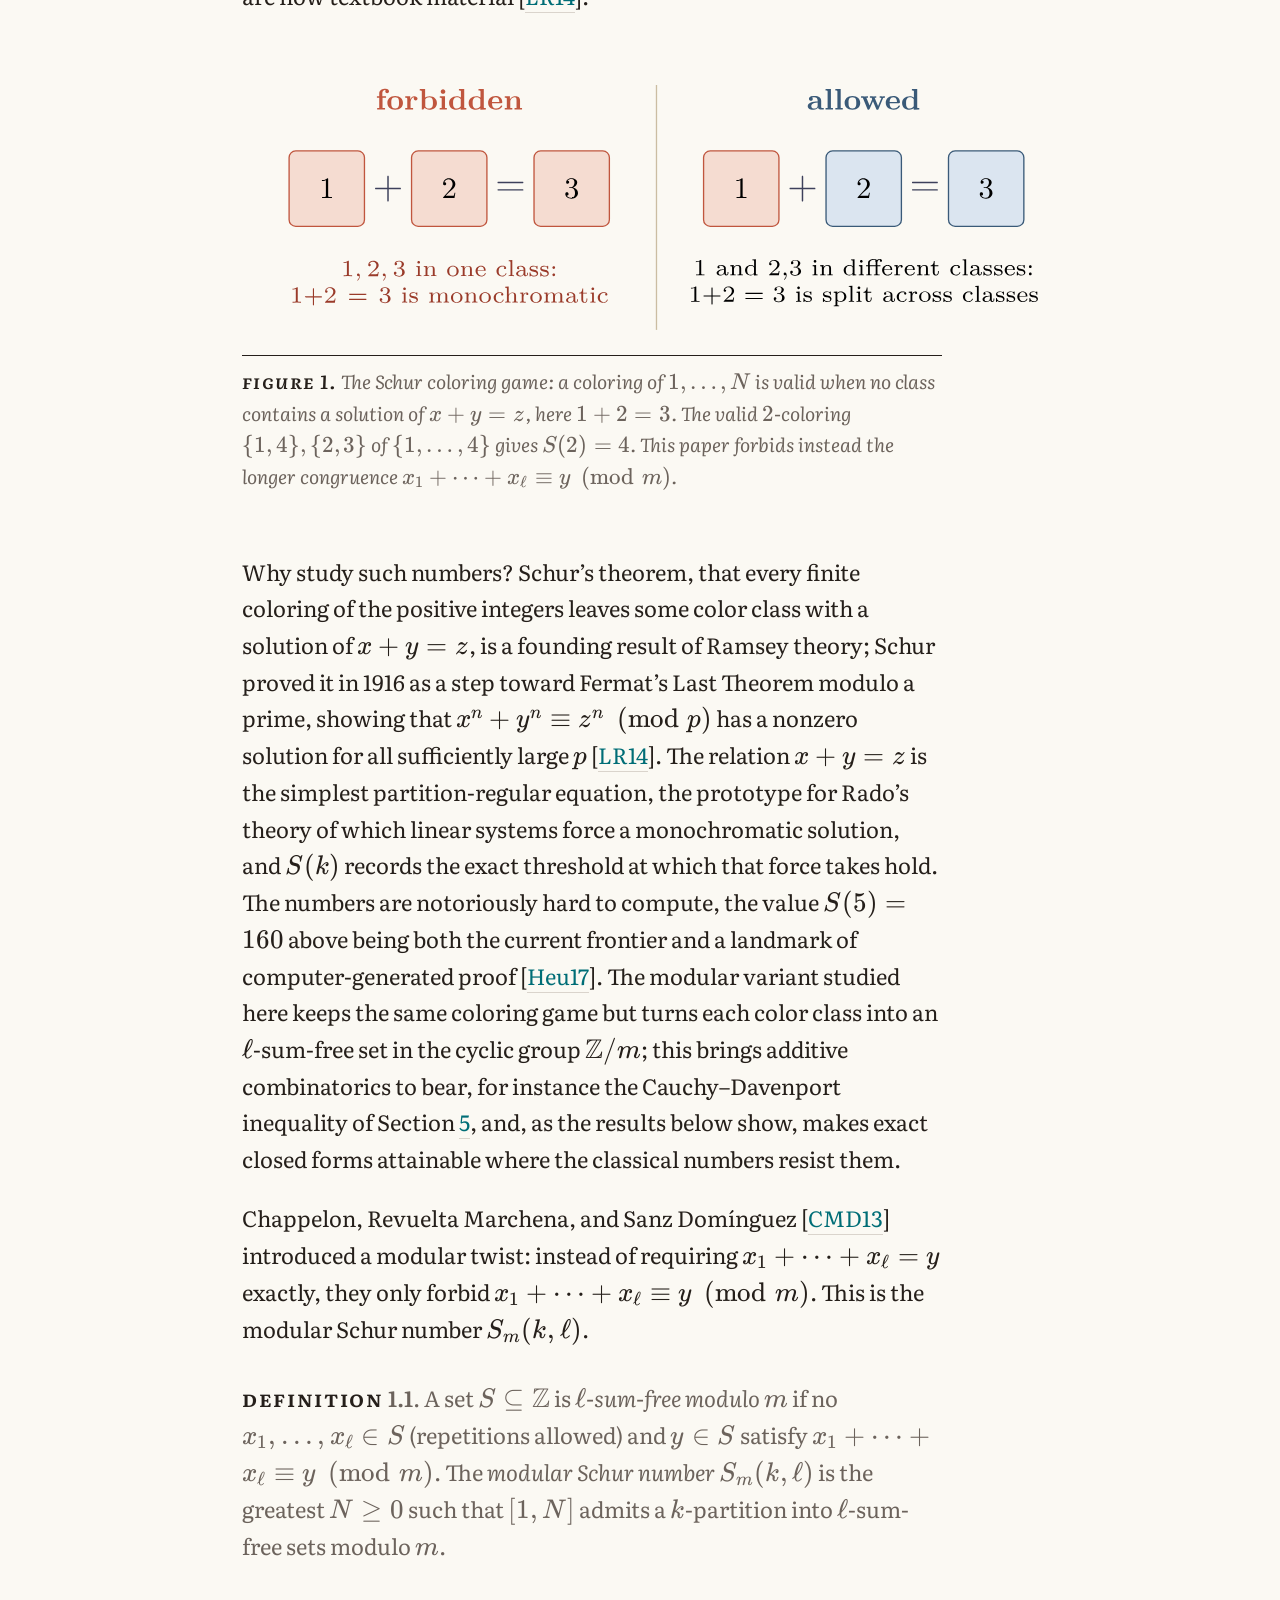
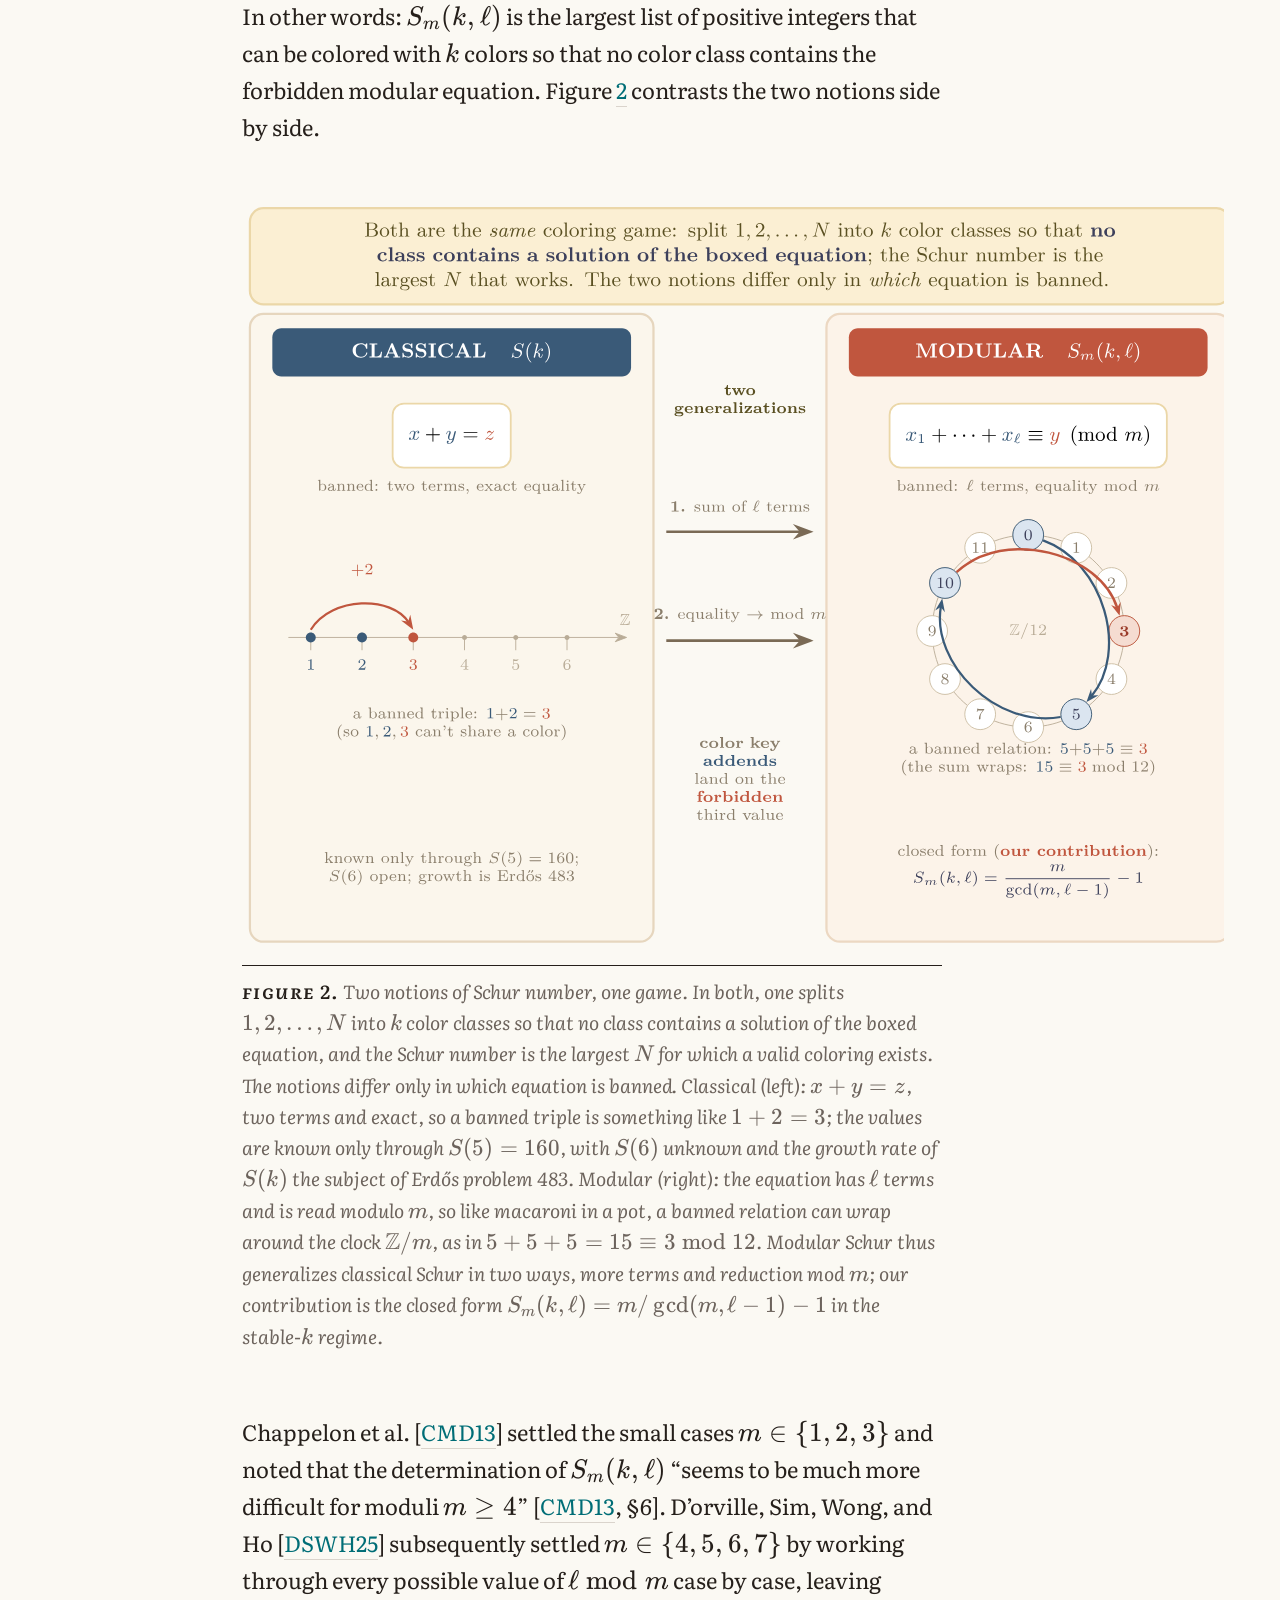
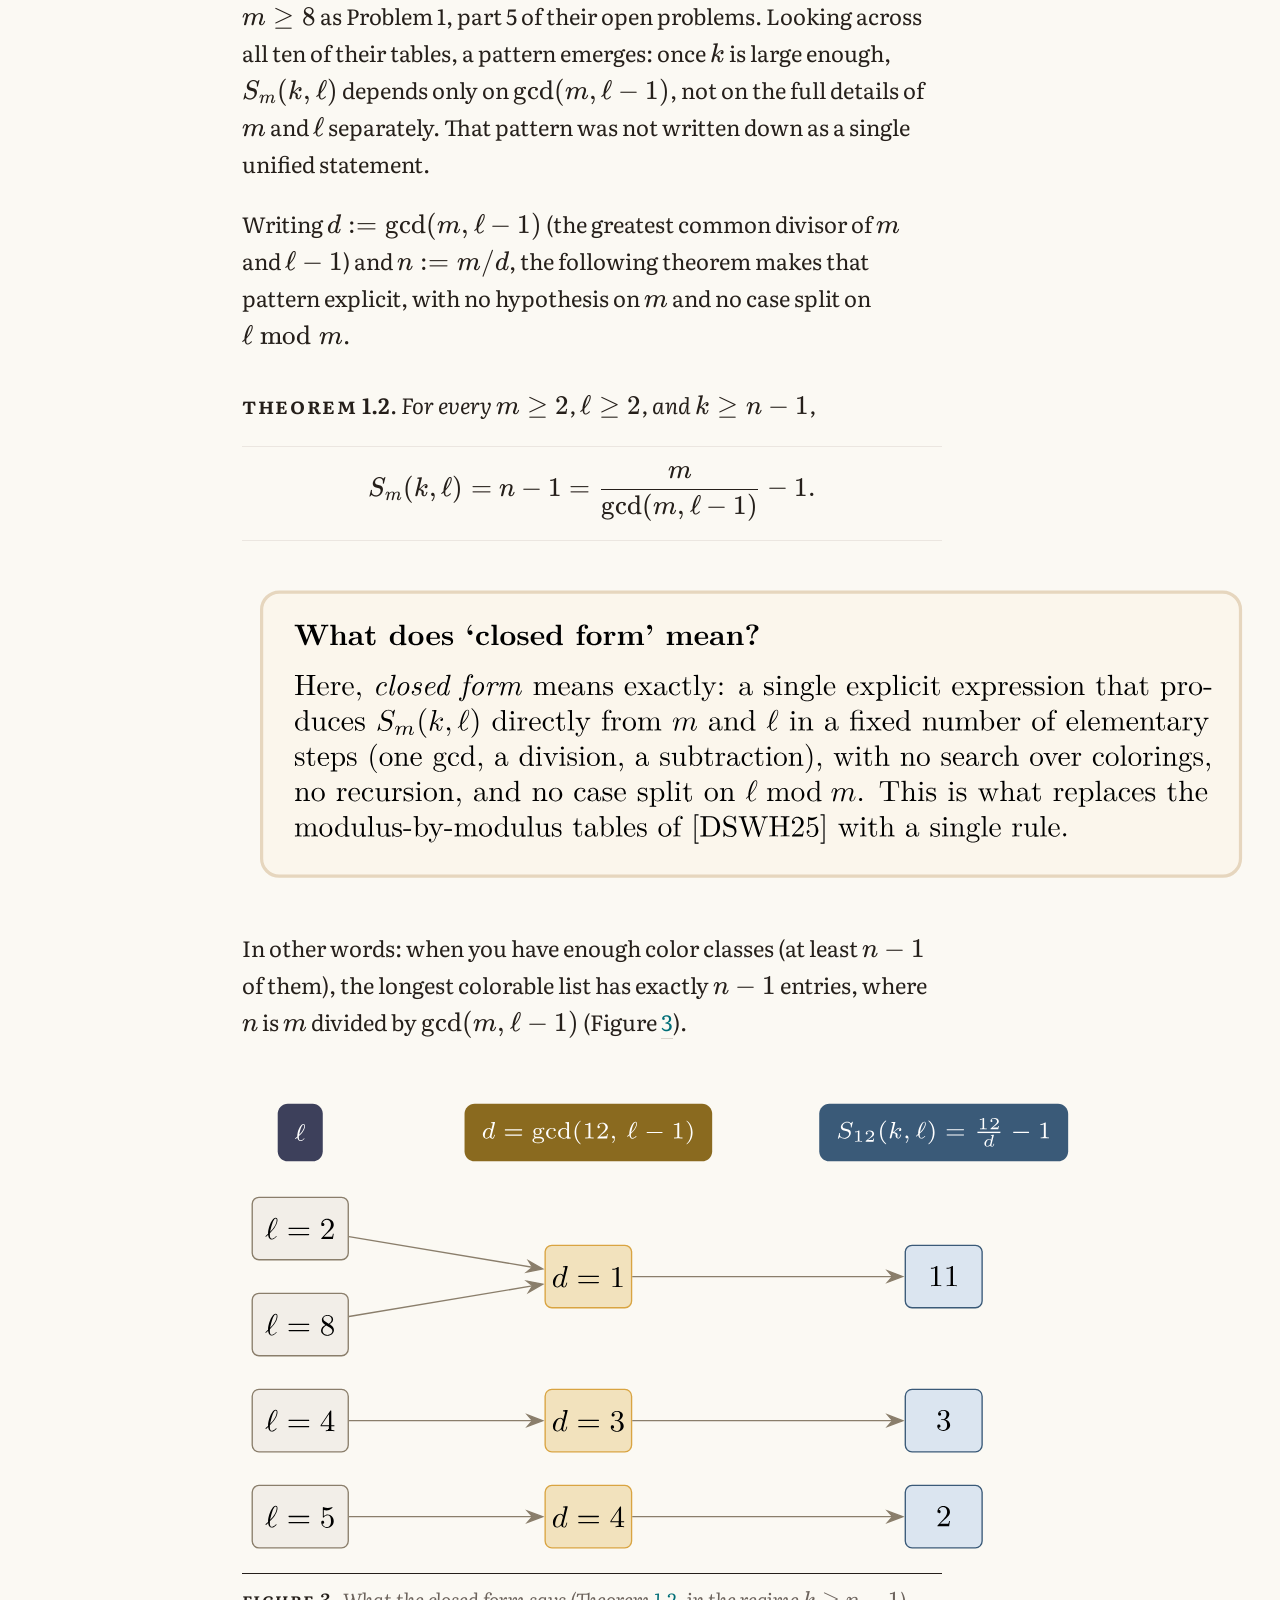
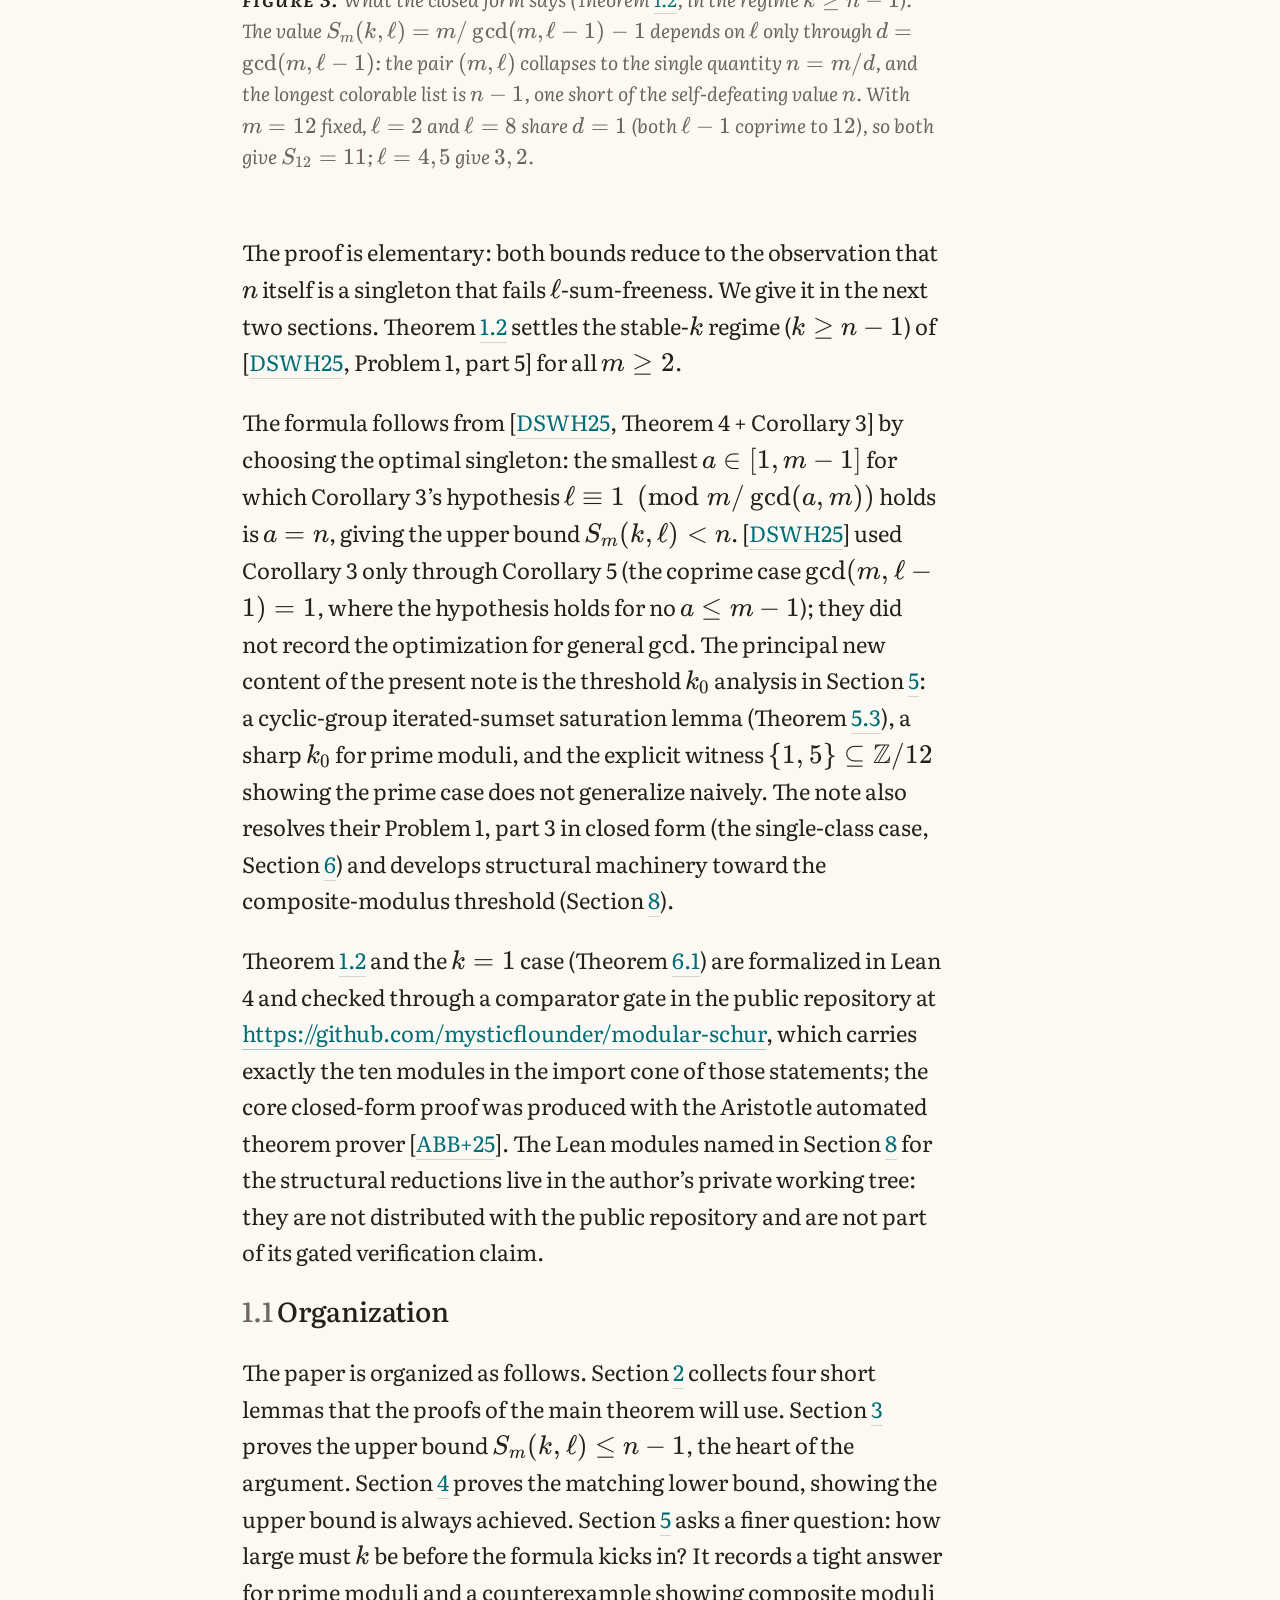
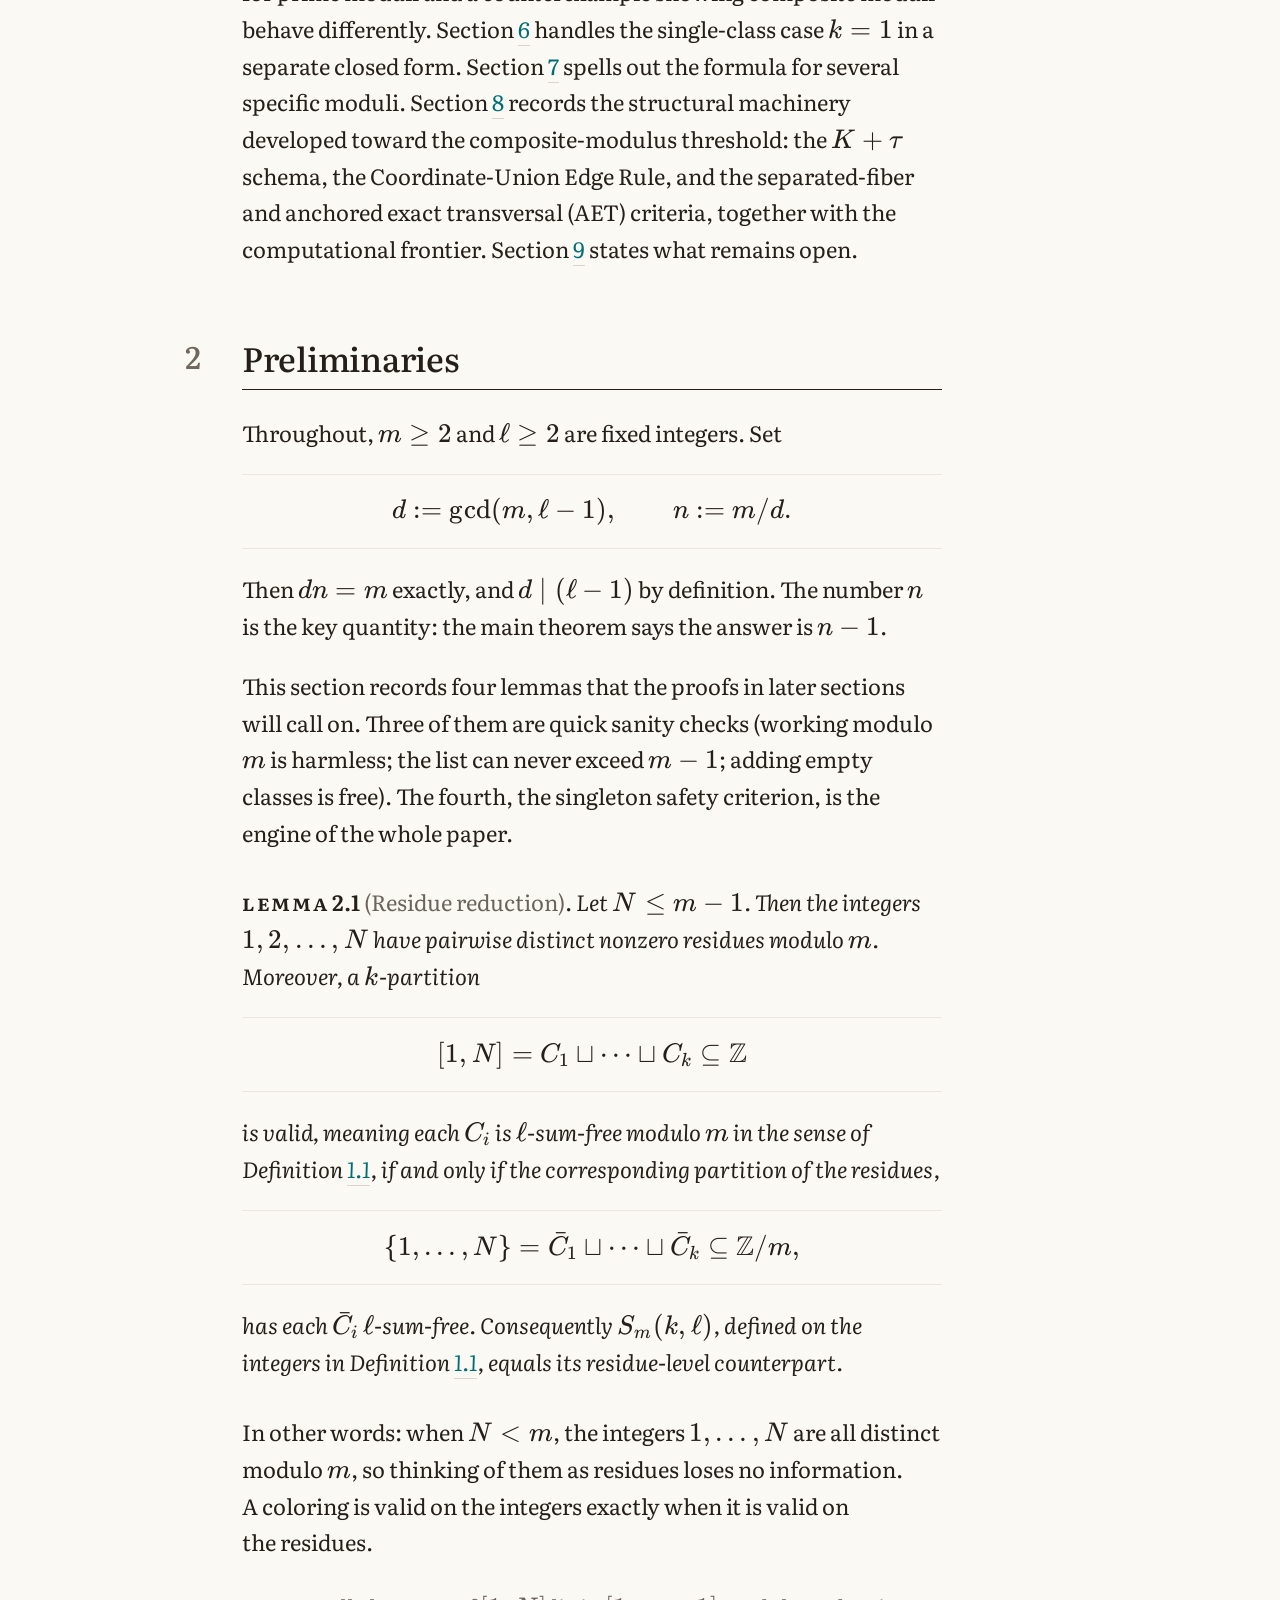
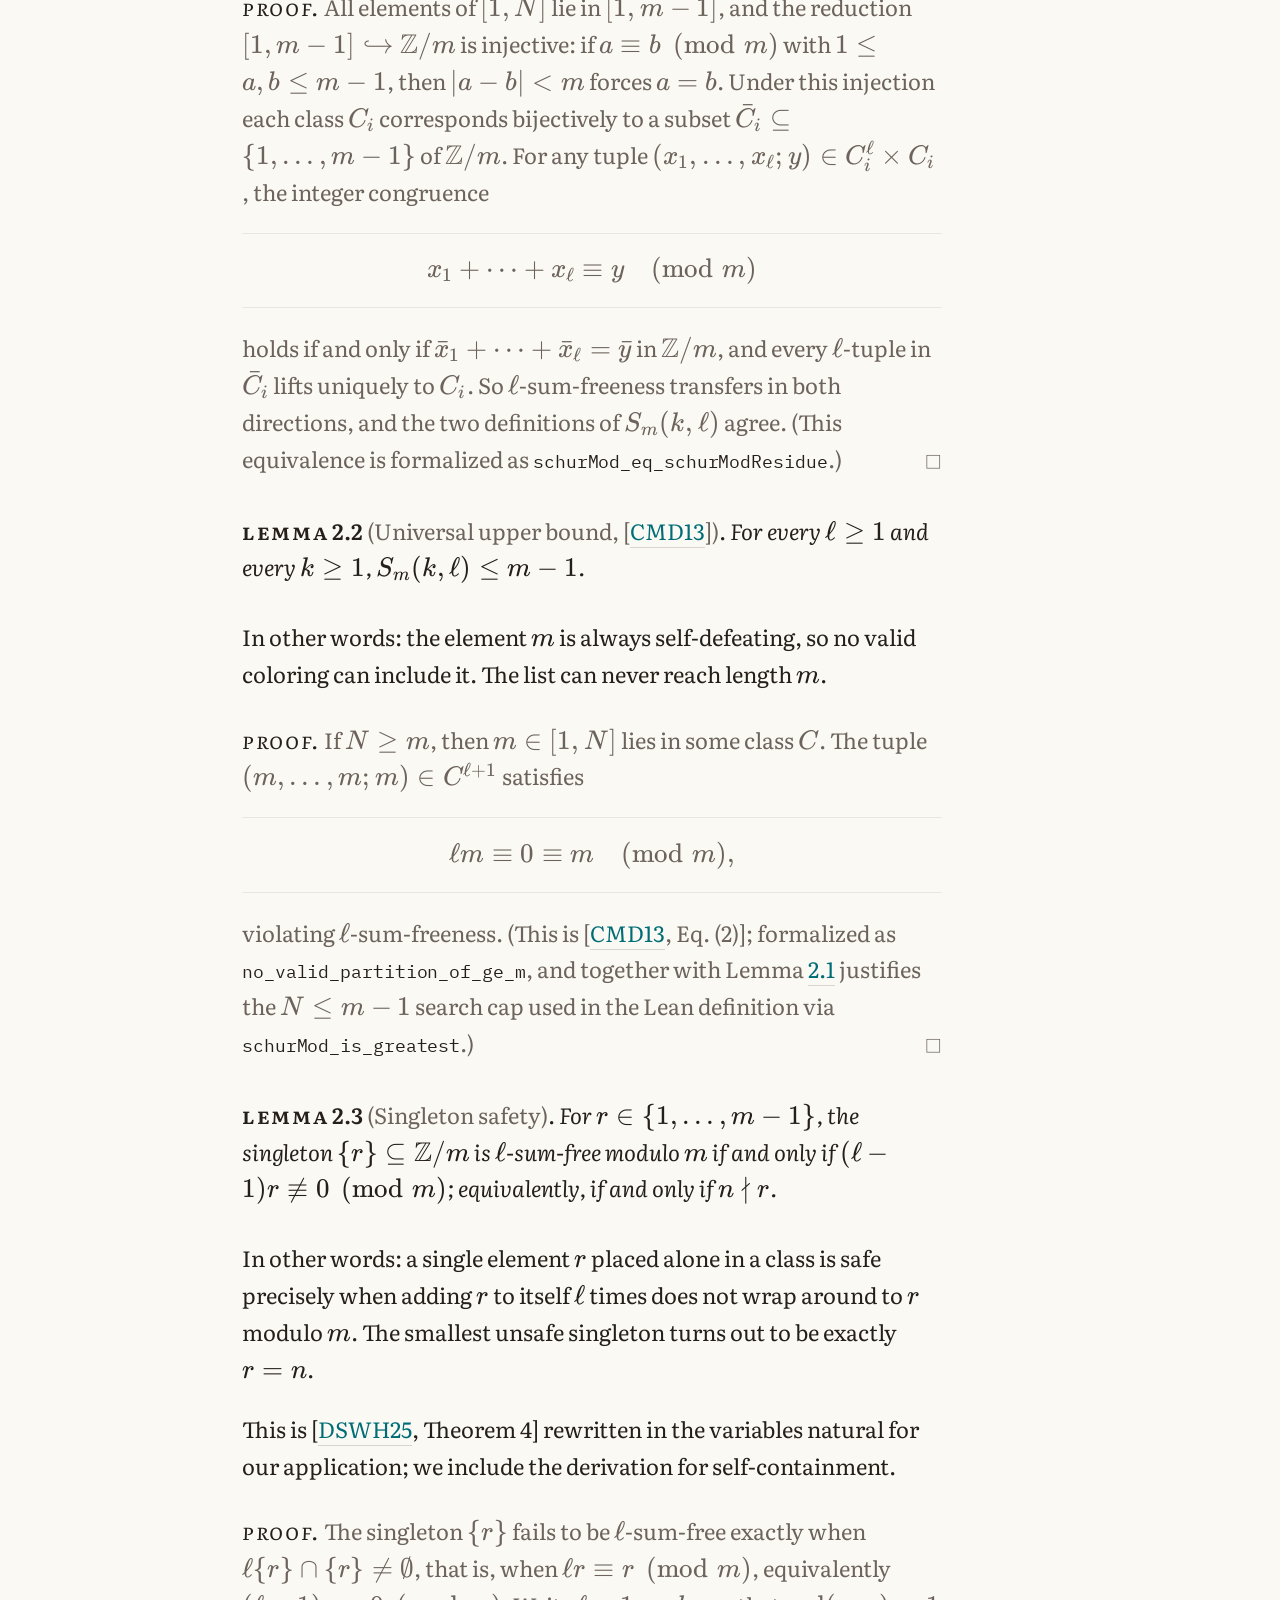
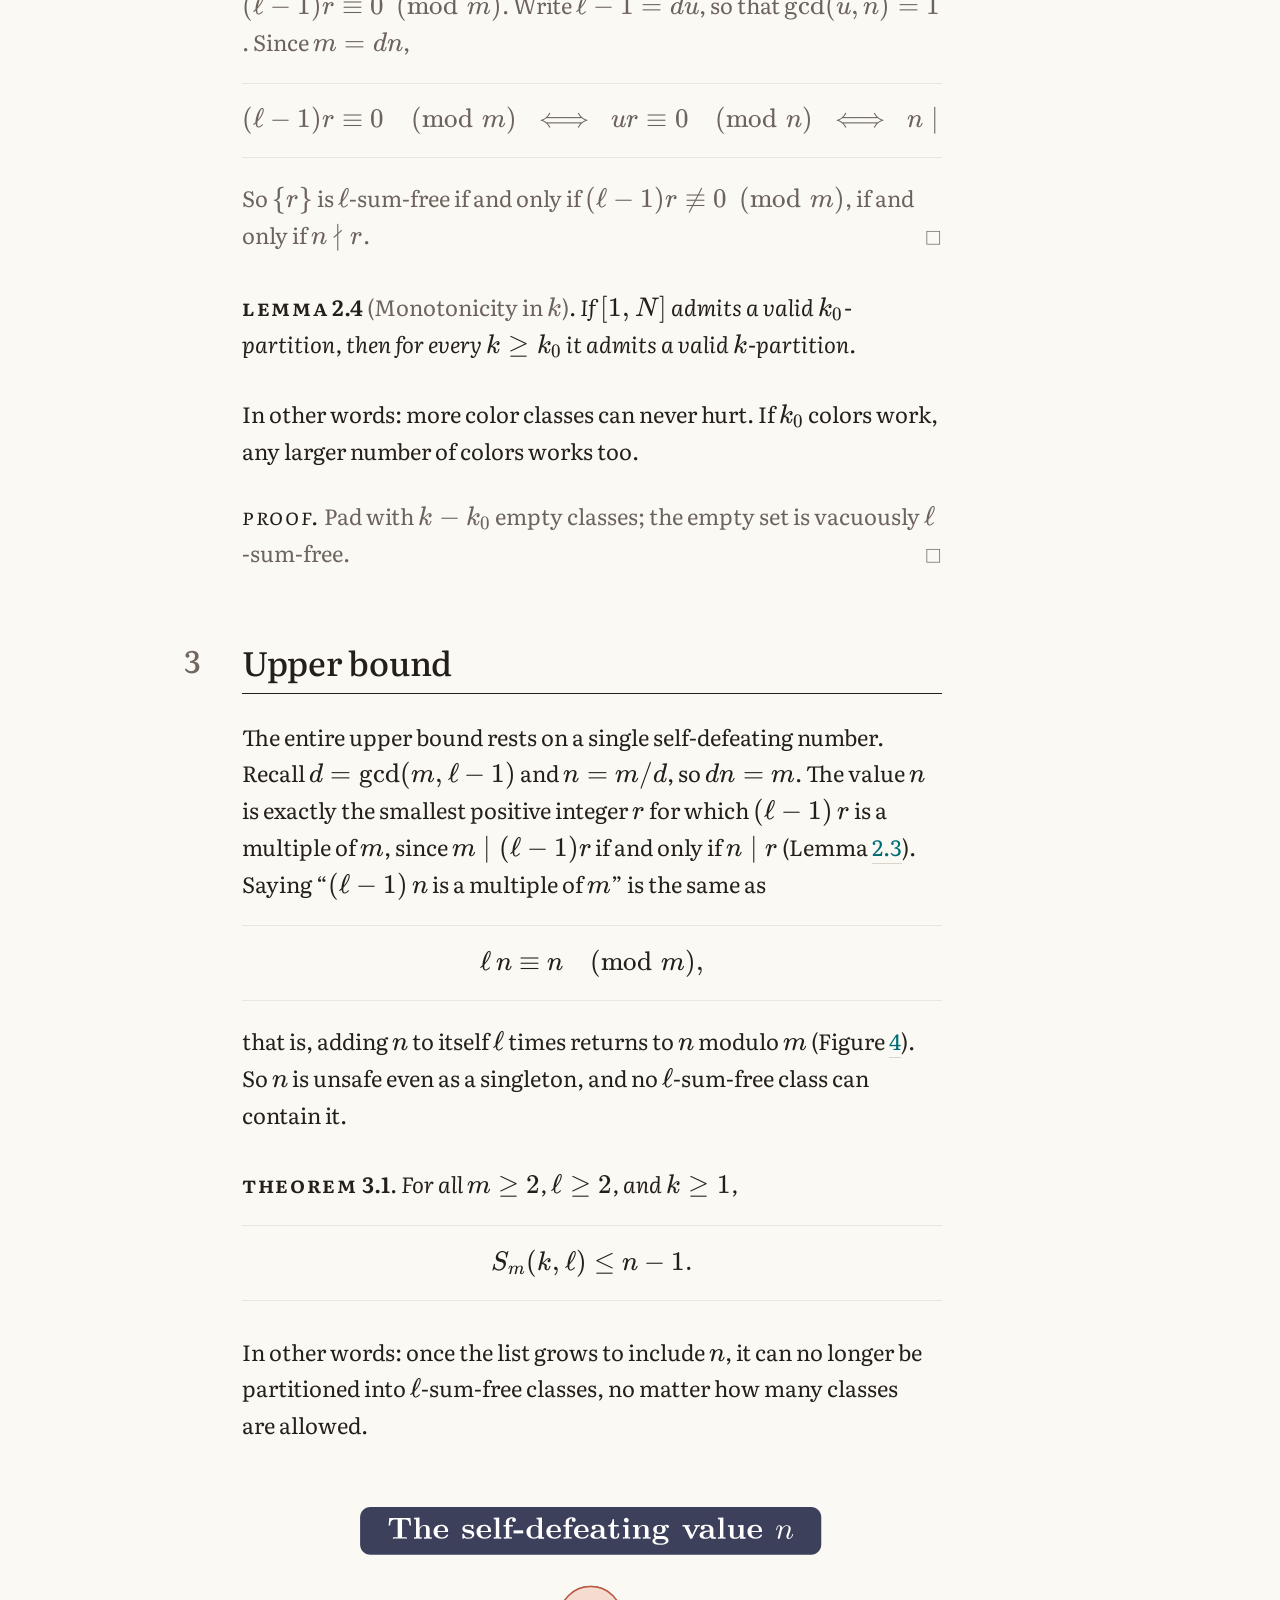
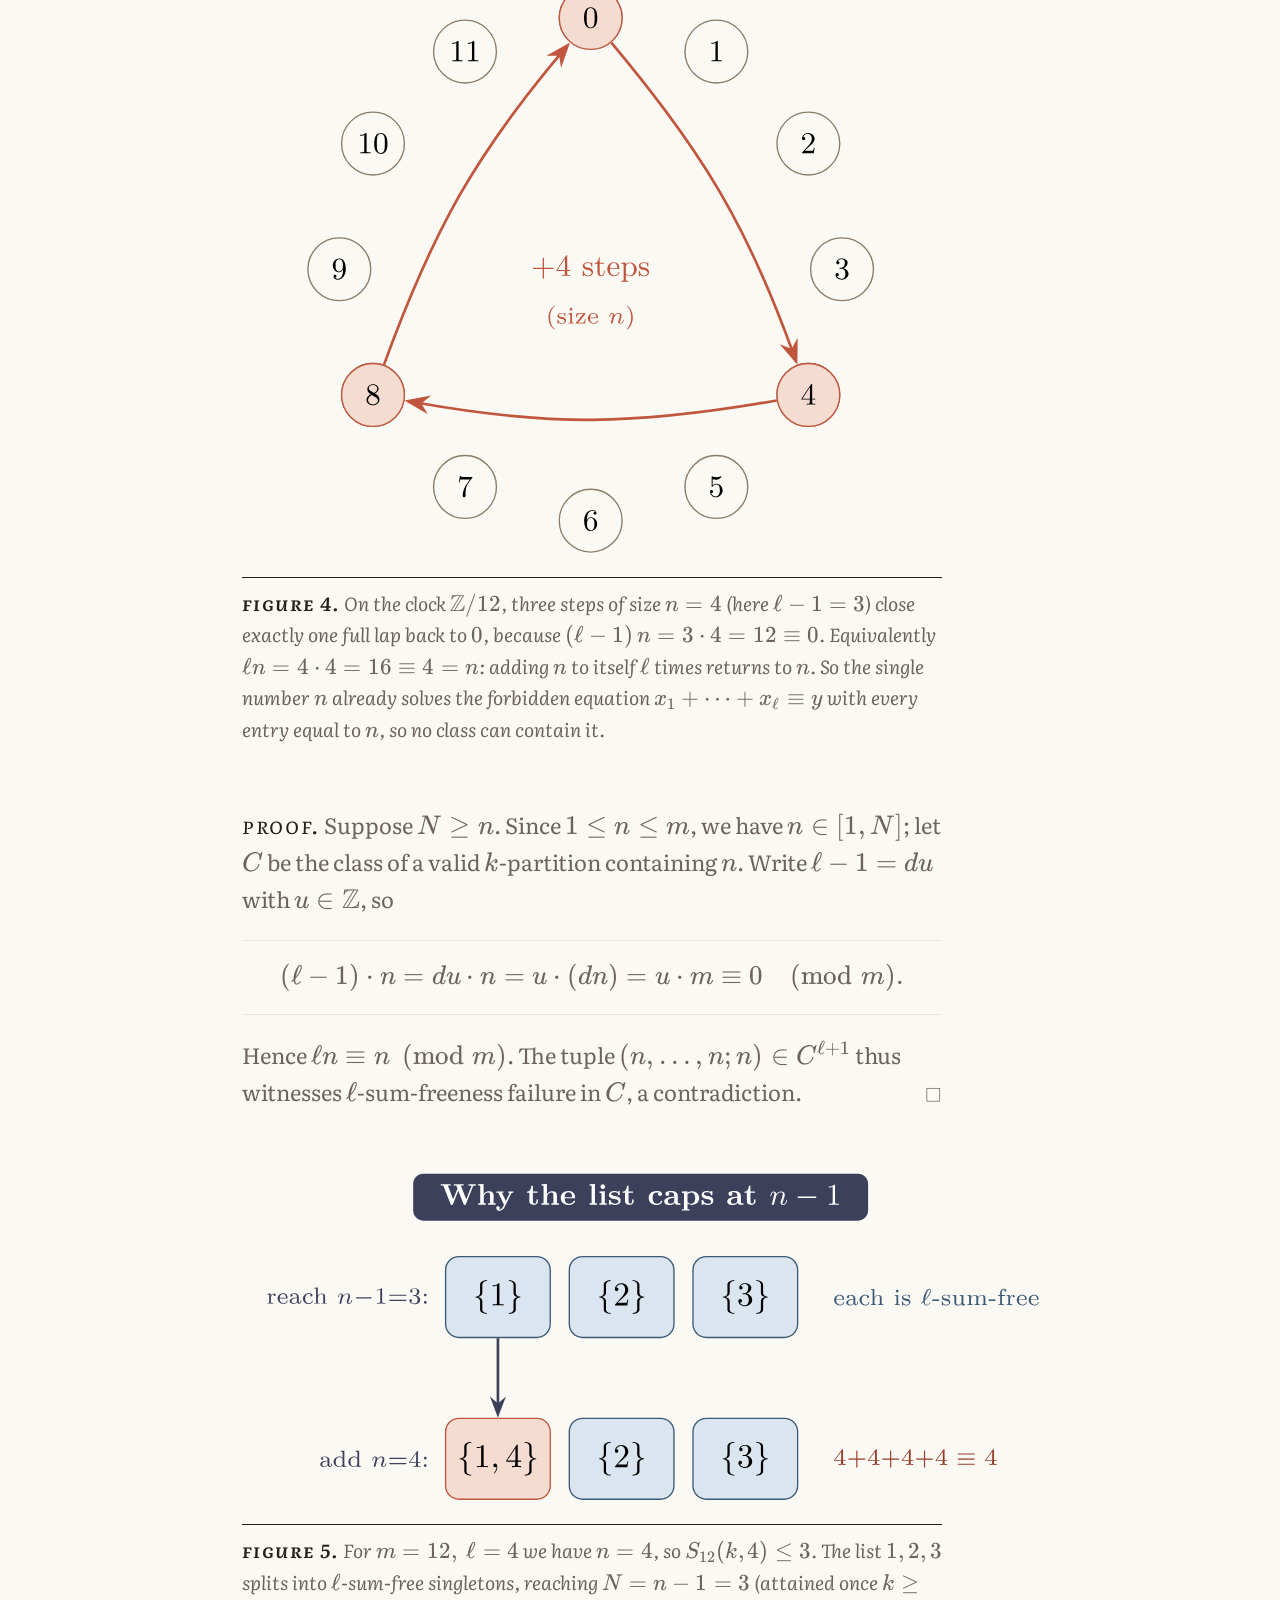
==== commit 21fd65e5: "docs: clarify paper title terminology Source: flound1129/schur-numbers@d40bc18fe862f7115148971dc8d1c" ====
--- a/docs/index.html
+++ b/docs/index.html
@@ -3,15 +3,15 @@
 <head>
   <meta charset="utf-8">
   <meta name="viewport" content="width=device-width, initial-scale=1">
-  <title>Prime-adic structure of the stable regime for modular Schur numbers</title>
-  <meta name="description" content="Prime-adic structure of the stable regime for modular Schur numbers: a uniform high-color formula, exact prime and one-color cases, and a finite reduction of the open composite threshold.">
+  <title>Prime-power structure of the stable regime for modular Schur numbers</title>
+  <meta name="description" content="Prime-power structure of the stable regime for modular Schur numbers: a uniform high-color formula, exact prime and one-color cases, and a finite reduction of the open composite threshold.">
   <link rel="canonical" href="https://mysticflounder.github.io/modular-schur/">
-  <meta property="og:title" content="Prime-adic structure of the stable regime for modular Schur numbers">
-  <meta property="og:description" content="Prime-adic structure of the stable regime for modular Schur numbers: a uniform high-color formula, exact prime and one-color cases, and a finite reduction of the open composite threshold.">
+  <meta property="og:title" content="Prime-power structure of the stable regime for modular Schur numbers">
+  <meta property="og:description" content="Prime-power structure of the stable regime for modular Schur numbers: a uniform high-color formula, exact prime and one-color cases, and a finite reduction of the open composite threshold.">
   <meta property="og:url" content="https://mysticflounder.github.io/modular-schur/">
   <meta property="og:type" content="article">
   <meta name="twitter:card" content="summary">
-  <meta name="citation_title" content="Prime-adic structure of the stable regime for modular Schur numbers">
+  <meta name="citation_title" content="Prime-power structure of the stable regime for modular Schur numbers">
   <meta name="citation_author" content="Adam McKenna">
   <meta name="citation_publication_date" content="2026/06">
   <meta name="citation_pdf_url" content="https://mysticflounder.github.io/modular-schur/paper/modular-schur.pdf">
@@ -202,7 +202,7 @@
 <header class="page-header">
   <div class="rule-double"></div>
   <p class="kicker">mysticflounder / modular-schur</p>
-  <h1>Prime-adic structure of the stable regime for modular Schur numbers</h1>
+  <h1>Prime-power structure of the stable regime for modular Schur numbers</h1>
   <p class="byline">Adam McKenna</p>
   <div class="dateline">
     <p class="kicker">June 2026, revised 30 August 2026</p>
@@ -7172,6 +7172,7 @@
 <li><em>2026-08-24.</em> Section <a href="#sec:structural" class="xref">8</a> restated for the stable-regime threshold <span class="math inline">k_0^\infty</span>, which is now defined there; the earlier display <span class="math inline">k_0(m,\ell) = K(d_0) + \tau(d_0)</span> for the ordinary threshold is false (<span class="math inline">(5,2)</span> and <span class="math inline">(5,3)</span> share a cell with <span class="math inline">k_0 = 2</span> and <span class="math inline">4</span>). The hypotheses <span class="math inline">\ell \geq p - 1</span> and <span class="math inline">\ell \not\equiv 1 \pmod p</span> added to the prime-threshold statements in the abstract and in the caption of Figure <a href="#fig:coset-fill" class="xref">8</a>, with the value attributed to D’orville et al., Corollary 8. Open problem 3 corrected. <span class="math inline">n \geq 2</span> added to Theorem <a href="#thm:k0-lower-cov" class="xref">5.2</a>; the gloss after Theorem <a href="#thm:k0-upper" class="xref">5.1</a> corrected at <span class="math inline">n = 1</span>; the caption of Figure <a href="#fig:coset-fill" class="xref">8</a> no longer asserts <span class="math inline">1C \subset 2C</span>; the one-color check count corrected from <span class="math inline">414</span> to <span class="math inline">435</span>; “axis label” replaces “prime” for the atom coordinates; the Lean formalization sentence in the introduction narrowed to the public modules.</li>
 <li><em>2026-08-24, two-axis closure.</em> Open problem 1 now records the independently certified prose proof that every two-axis fiber admits an AET by finite bipartite matching, including parallel atoms and extensional duplicate cliques. Lean formalization remains open.</li>
 <li><em>2026-08-30.</em> Retitled <em>Prime-adic structure of the stable regime for modular Schur numbers</em>. No mathematical claim changed in this revision.</li>
+<li><em>2026-08-30 (title correction).</em> Retitled <em>Prime-power structure of the stable regime for modular Schur numbers</em> for terminological clarity. No mathematical claim changed in this revision.</li>
 </ul>
 </section>
 <section id="references" class="level1" data-number="11">
@@ -7210,7 +7211,7 @@
 <footer class="page-footer">
   <p class="kicker">A. McKenna &nbsp;·&nbsp; 2026 &nbsp;·&nbsp; Apache-2.0</p>
   <p class="kicker"><a href="https://github.com/mysticflounder/modular-schur">https://github.com/mysticflounder/modular-schur</a></p>
-  <p class="kicker">Built 2026-08-30 from 6173551</p>
+  <p class="kicker">Built 2026-08-31 from d40bc18</p>
 </footer>
 
 </div>
